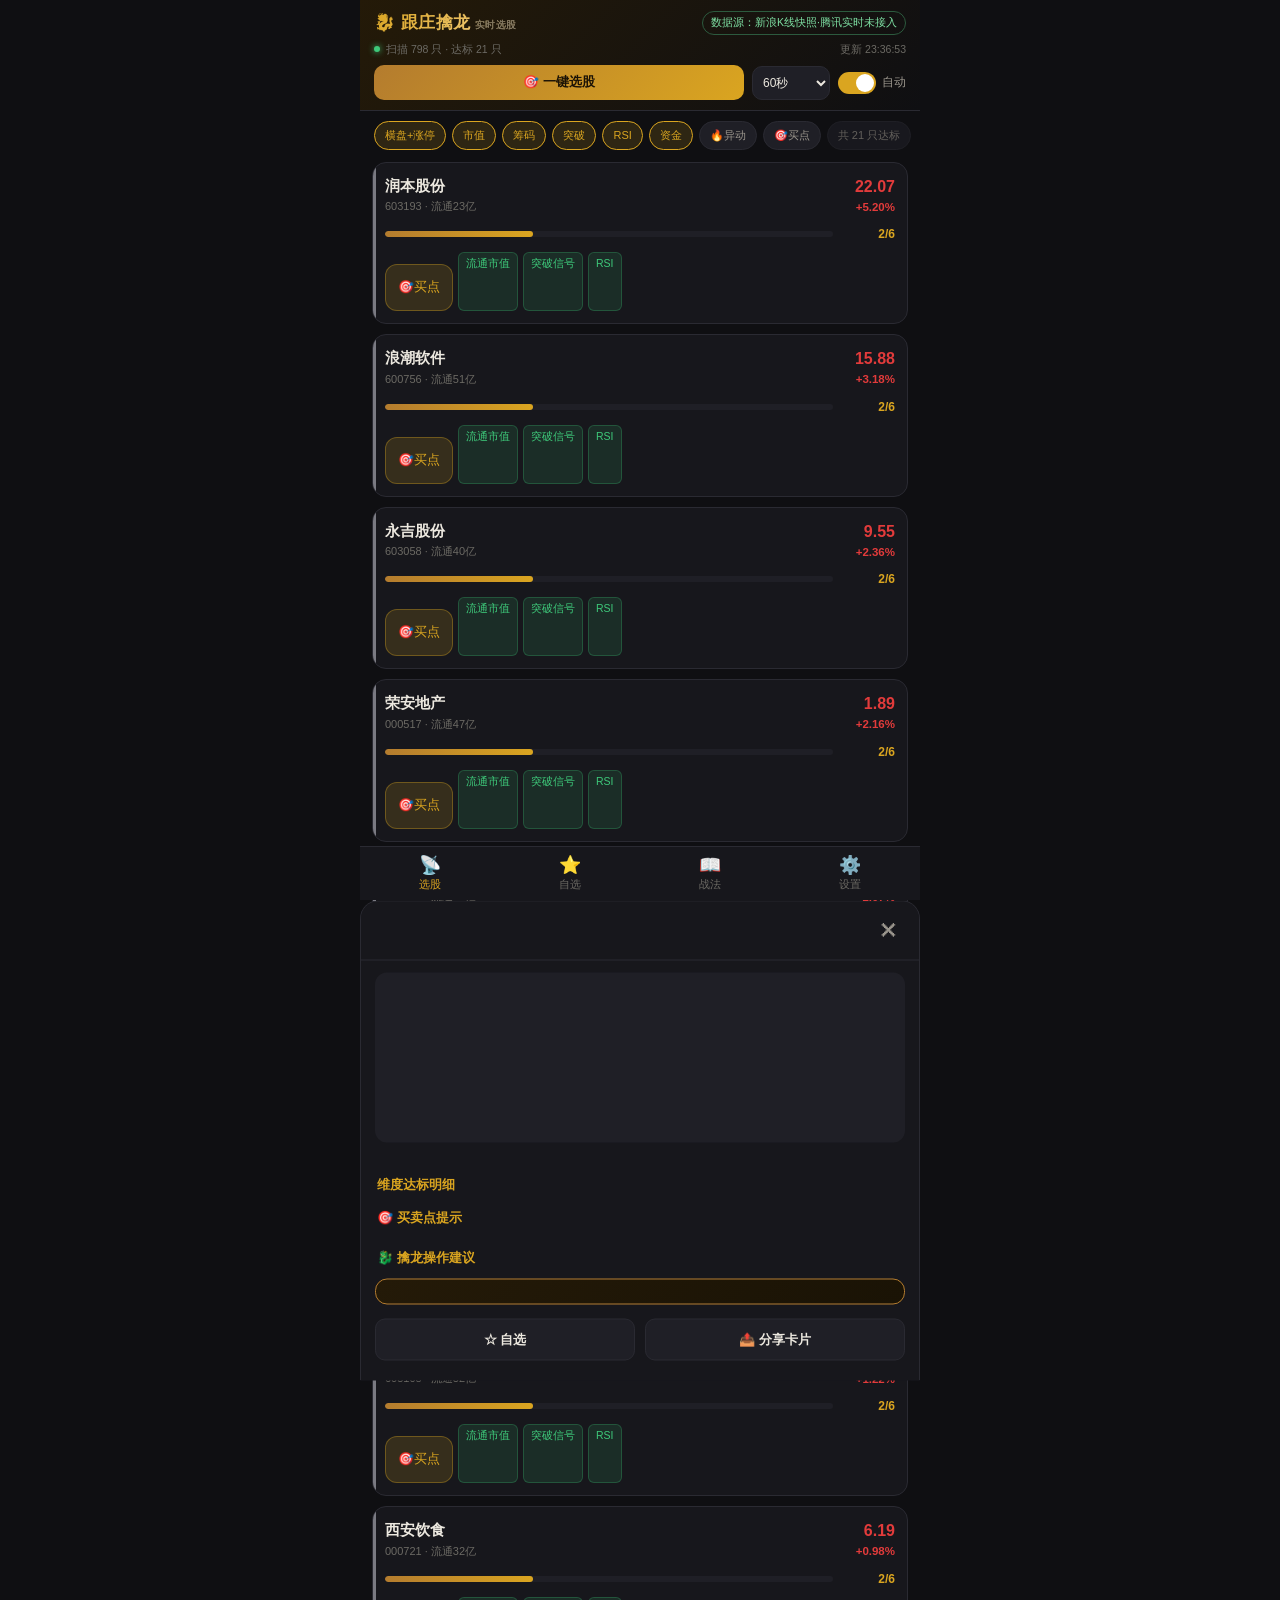
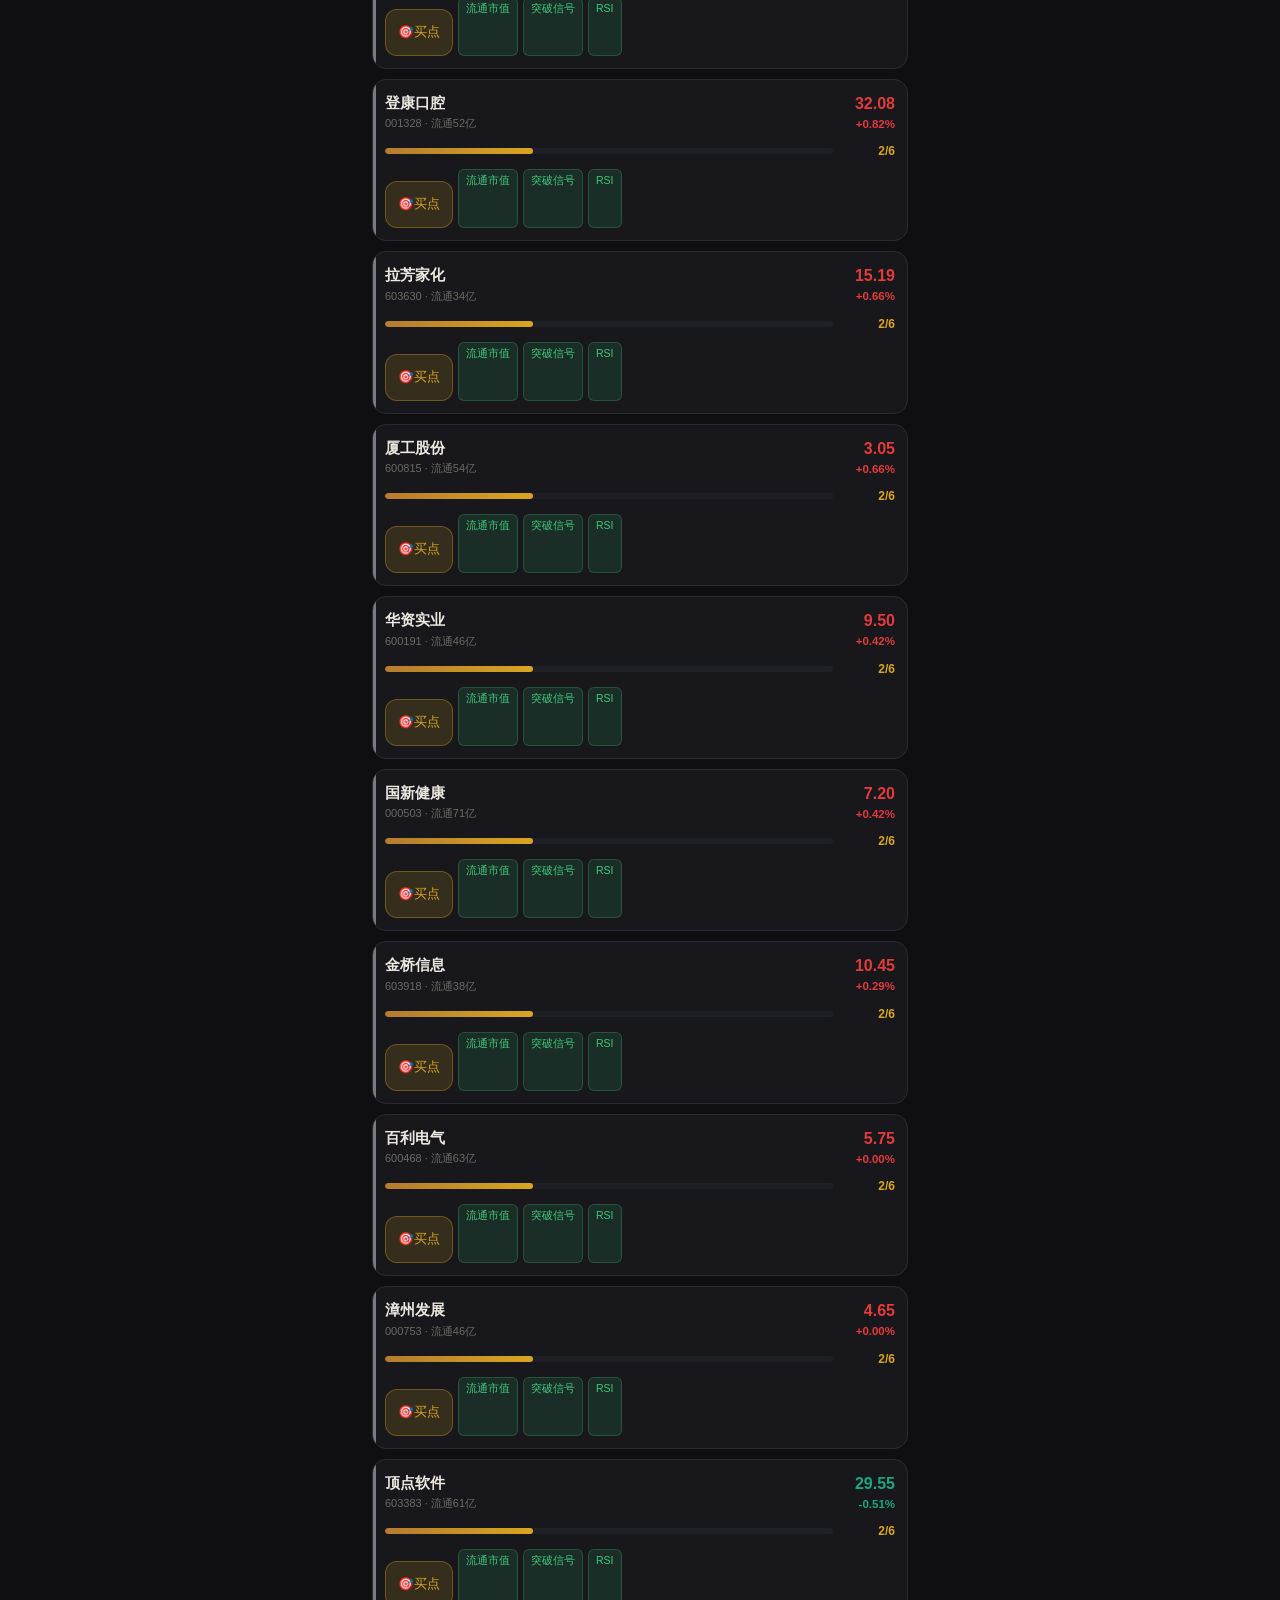
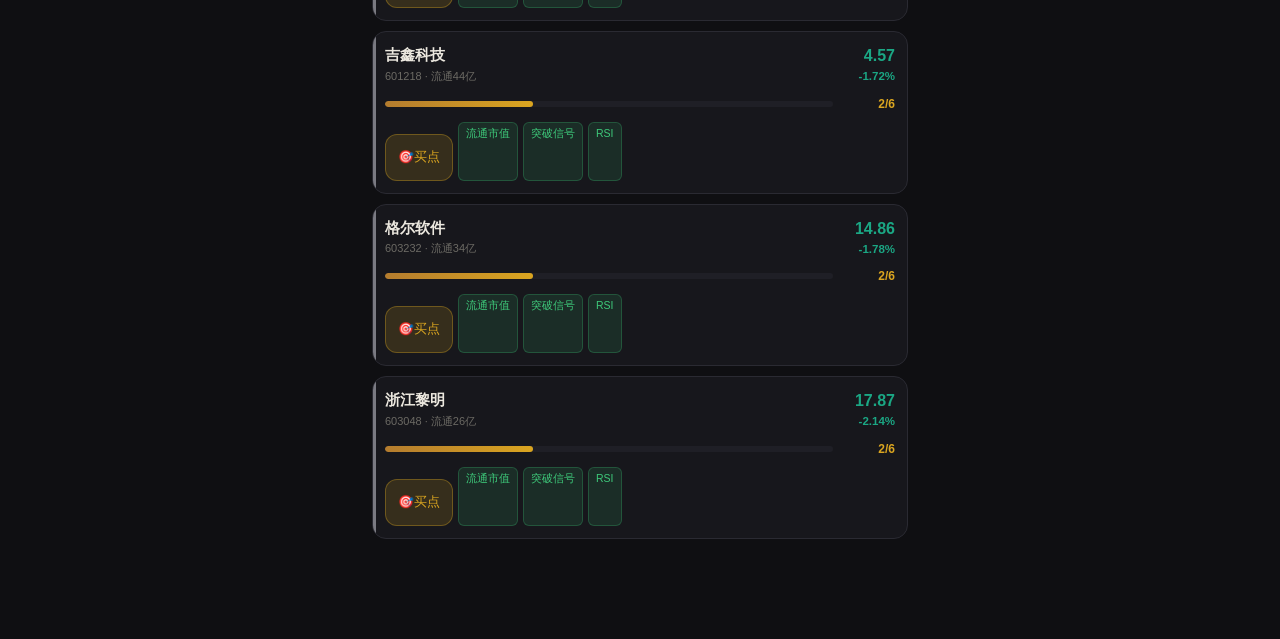
==== index.html @ fbadb1ec "Deploy GenZhuang QinLong auto stock picker" ====
<!DOCTYPE html>
<html lang="zh-CN">
<head>
<meta charset="UTF-8">
<meta name="viewport" content="width=device-width, initial-scale=1.0, maximum-scale=1.0, user-scalable=no, viewport-fit=cover">
<meta name="theme-color" content="#1a1206">
<title>跟庄擒龙 · 实时选股</title>
<style>
:root{
  --gold:#DAA520; --gold-d:#b47c2e; --gold-l:#f5e2c6;
  --bg:#0f0f12; --panel:#17171c; --panel-2:#1f1f26; --line:#2a2a32;
  --txt:#ece8df; --txt-2:#9a958c; --txt-3:#6c6a64;
  --up:#e23b3b; --down:#1ba784; --warn:#e8a33d;
  --ok:#3ec97a; --no:#7a7a82;
  --r:14px;
}
*{margin:0;padding:0;box-sizing:border-box;-webkit-tap-highlight-color:transparent}
html,body{height:100%}
body{
  background:var(--bg); color:var(--txt);
  font-family:-apple-system,BlinkMacSystemFont,"PingFang SC","Microsoft YaHei",sans-serif;
  font-size:14px; line-height:1.5; overflow-x:hidden;
  padding-bottom:env(safe-area-inset-bottom);
}
.app{max-width:560px;margin:0 auto;min-height:100%;display:flex;flex-direction:column}
/* Header */
.hd{position:sticky;top:0;z-index:30;background:linear-gradient(135deg,#241a08,#0f0f12);
  border-bottom:1px solid var(--line);padding:10px 14px;padding-top:calc(10px + env(safe-area-inset-top))}
.hd-top{display:flex;align-items:center;justify-content:space-between;gap:8px}
.logo{font-size:17px;font-weight:800;background:linear-gradient(135deg,var(--gold),#f3cf8a);
  -webkit-background-clip:text;background-clip:text;color:transparent;letter-spacing:.5px}
.logo small{font-size:10px;color:var(--txt-3);font-weight:500;margin-left:4px;-webkit-text-fill-color:var(--txt-3)}
.src{font-size:10.5px;padding:3px 8px;border-radius:20px;border:1px solid var(--line);color:var(--txt-2);white-space:nowrap}
.src.live{color:#7ee0a3;border-color:#2c5a3e}
.src.mock{color:var(--warn);border-color:#5a4620}
.src.err{color:#e88a8a;border-color:#5a2c2c}
.status{display:flex;align-items:center;gap:6px;font-size:10.5px;color:var(--txt-3);margin-top:6px}
.dot{width:6px;height:6px;border-radius:50%;background:var(--no)}
.dot.on{background:var(--ok);box-shadow:0 0 6px var(--ok)}
/* Control bar */
.ctrl{display:flex;align-items:center;gap:8px;margin-top:8px;flex-wrap:wrap}
.btn{flex:1;min-width:0;background:var(--panel-2);border:1px solid var(--line);color:var(--txt);
  padding:9px 6px;border-radius:10px;font-size:12.5px;font-weight:600;display:flex;align-items:center;justify-content:center;gap:5px;cursor:pointer}
.btn.primary{background:linear-gradient(135deg,var(--gold-d),var(--gold));color:#1a1206;border:none}
.btn:active{transform:scale(.97)}
.toggle{display:flex;align-items:center;gap:6px;font-size:11.5px;color:var(--txt-2)}
.sw{width:38px;height:22px;border-radius:20px;background:var(--line);position:relative;transition:.2s;flex:none}
.sw.on{background:var(--gold)}
.sw::after{content:"";position:absolute;width:18px;height:18px;border-radius:50%;background:#fff;top:2px;left:2px;transition:.2s}
.sw.on::after{left:18px}
.iv{background:var(--panel-2);border:1px solid var(--line);color:var(--txt);border-radius:10px;padding:8px 6px;font-size:12px;min-width:78px}
/* Filter chips */
.chips{display:flex;gap:6px;overflow-x:auto;padding:10px 14px 4px;scrollbar-width:none}
.chips::-webkit-scrollbar{display:none}
.chip{flex:none;font-size:11px;padding:5px 10px;border-radius:20px;background:var(--panel-2);
  border:1px solid var(--line);color:var(--txt-2);white-space:nowrap;cursor:pointer}
.chip.on{background:rgba(218,165,32,.15);border-color:var(--gold);color:var(--gold)}
/* List */
.list{padding:8px 12px 90px;flex:1}
.empty,.loading{text-align:center;color:var(--txt-3);padding:40px 20px;font-size:13px}
.scan{animation:spin 1s linear infinite;display:inline-block;margin-right:6px}
@keyframes spin{to{transform:rotate(360deg)}}
.card{background:var(--panel);border:1px solid var(--line);border-radius:var(--r);padding:12px;margin-bottom:10px;
  position:relative;overflow:hidden}
.card::before{content:"";position:absolute;left:0;top:0;bottom:0;width:3px;background:var(--no)}
.card.s6::before{background:linear-gradient(var(--gold),#f3cf8a)}
.card.s5::before{background:#caa23a}
.card.s4::before{background:#9a8a4a}
.card.s3::before{background:#6a6a5a}
.card-h{display:flex;align-items:flex-start;justify-content:space-between;gap:8px;cursor:pointer}
.nm{font-size:15px;font-weight:700}
.cd{font-size:11px;color:var(--txt-3);margin-top:1px}
.px{text-align:right}
.pr{font-size:16px;font-weight:800;font-variant-numeric:tabular-nums}
.pc{font-size:11.5px;font-weight:600;font-variant-numeric:tabular-nums}
.up{color:var(--up)} .down{color:var(--down)}
.match{display:flex;align-items:center;gap:8px;margin-top:9px}
.bar{flex:1;height:6px;background:var(--panel-2);border-radius:6px;overflow:hidden}
.bar>i{display:block;height:100%;background:linear-gradient(90deg,var(--gold-d),var(--gold));border-radius:6px}
.mt{font-size:12px;font-weight:700;color:var(--gold);min-width:54px;text-align:right}
.tags{display:flex;flex-wrap:wrap;gap:5px;margin-top:9px}
.tg{font-size:10.5px;padding:3px 7px;border-radius:6px;background:rgba(62,201,122,.12);color:var(--ok);border:1px solid rgba(62,201,122,.25)}
.tg.miss{background:rgba(122,122,130,.1);color:var(--no);border-color:rgba(122,122,130,.2)}
.tg.fire{background:rgba(226,59,59,.14);color:#ff7a7a;border-color:rgba(226,59,59,.3)}
.tg.buy{background:rgba(218,165,32,.16);color:var(--gold);border-color:rgba(218,165,32,.35)}
.tg.anom{background:rgba(232,163,61,.16);color:var(--warn);border-color:rgba(232,163,61,.4)}
/* Alert bars */
.alert-bar{margin:6px 12px 4px;border-radius:10px;padding:9px 12px;font-size:12px;font-weight:600;display:none}
.alert-bar.on{display:block}
.alert-bar.anom{background:rgba(226,59,59,.12);border:1px solid rgba(226,59,59,.4);color:#ff9a9a}
.alert-bar.buy{background:rgba(218,165,32,.12);border:1px solid rgba(218,165,32,.4);color:var(--gold-l)}
/* Detail modal */
.mask{position:fixed;inset:0;background:rgba(0,0,0,.6);z-index:50;display:none;backdrop-filter:blur(2px)}
.mask.on{display:block}
.sheet{position:fixed;left:0;right:0;bottom:0;z-index:51;max-width:560px;margin:0 auto;
  background:var(--panel);border-radius:18px 18px 0 0;border:1px solid var(--line);border-bottom:none;
  max-height:88vh;overflow-y:auto;transform:translateY(100%);transition:transform .25s;padding-bottom:env(safe-area-inset-bottom)}
.sheet.on{transform:translateY(0)}
.sh-h{position:sticky;top:0;background:var(--panel);padding:14px;border-bottom:1px solid var(--line);
  display:flex;justify-content:space-between;align-items:center;z-index:2}
.sh-h .x{font-size:20px;color:var(--txt-2);padding:0 6px;cursor:pointer}
.kline{width:100%;height:170px;background:var(--panel-2);border-radius:12px;margin:12px 0}
.dim{display:flex;align-items:center;justify-content:space-between;padding:10px 0;border-bottom:1px solid var(--line)}
.dim:last-child{border-bottom:none}
.dim .l{font-size:13px}
.dim .l small{display:block;color:var(--txt-3);font-size:10.5px;margin-top:2px}
.dim .v{font-size:13px;font-weight:700;font-variant-numeric:tabular-nums}
.badge{font-size:10.5px;padding:2px 8px;border-radius:6px;margin-left:6px}
.badge.ok{background:rgba(62,201,122,.14);color:var(--ok)}
.badge.no{background:rgba(122,122,130,.12);color:var(--no)}
.badge.na{background:rgba(201,162,58,.16);color:#c9a23a}
.buy{margin-top:12px;background:linear-gradient(135deg,#241a08,#1a1305);border:1px solid var(--gold-d);
  border-radius:12px;padding:12px;font-size:12.5px;line-height:1.7}
.buy b{color:var(--gold)}
.sec-t{font-size:13px;font-weight:700;color:var(--gold);margin:14px 2px 6px}
/* trade plan table */
.trade{width:100%;border-collapse:collapse;font-size:12px;margin-top:6px}
.trade td{padding:8px 6px;border-bottom:1px solid var(--line);vertical-align:top}
.trade td:first-child{color:var(--txt-2);width:34%}
.trade td:last-child{text-align:right;font-weight:700;font-variant-numeric:tabular-nums}
.trade tr.buy-r td{color:#ff9a9a}
.trade tr.stop-r td{color:#ff7a7a}
.trade tr.tp1-r td{color:var(--ok)}
.trade tr.tp2-r td{color:#7ee0a3}
/* sheet action row */
.sh-act{display:flex;gap:10px;margin-top:14px}
.sh-act button{flex:1;background:var(--panel-2);border:1px solid var(--line);color:var(--txt);
  padding:11px;border-radius:10px;font-size:13px;font-weight:600;cursor:pointer}
.sh-act button.on{background:rgba(218,165,32,.16);border-color:var(--gold);color:var(--gold)}
.sh-act button:active{transform:scale(.97)}
/* Bottom nav */
.nav{position:fixed;bottom:0;left:0;right:0;z-index:40;background:var(--panel);border-top:1px solid var(--line);
  display:flex;max-width:560px;margin:0 auto;padding-bottom:env(safe-area-inset-bottom)}
.nav button{flex:1;background:none;border:none;color:var(--txt-3);font-size:11px;padding:9px 0 8px;
  display:flex;flex-direction:column;align-items:center;gap:3px;cursor:pointer;position:relative}
.nav button .ic{font-size:18px;line-height:1}
.nav button.on{color:var(--gold)}
.nav button .badge-n{position:absolute;top:4px;right:50%;margin-right:-22px;min-width:15px;height:15px;line-height:15px;
  background:var(--up);color:#fff;border-radius:8px;font-size:9px;padding:0 3px}
/* 战法 & 设置 page */
.page{padding:14px 14px 90px;display:none}
.page.on{display:block}
.box{background:var(--panel);border:1px solid var(--line);border-radius:var(--r);padding:14px;margin-bottom:12px}
.box h3{font-size:14px;color:var(--gold);margin-bottom:8px;display:flex;align-items:center;gap:6px}
.box p,.box li{font-size:12.5px;color:var(--txt-2);line-height:1.7}
.box ul,.box ol{padding-left:18px;margin:6px 0}
.box li{margin:3px 0}
.kw{color:var(--gold);font-weight:600}
.mantra{text-align:center;font-size:13px;line-height:2;color:var(--txt);background:rgba(218,165,32,.07);
  border:1px solid var(--gold-d);border-radius:12px;padding:14px;font-weight:600}
.para{display:flex;justify-content:space-between;align-items:center;padding:11px 0;border-bottom:1px solid var(--line)}
.para:last-child{border-bottom:none}
.para .pl{font-size:13px}
.para .pl small{display:block;color:var(--txt-3);font-size:10.5px;margin-top:2px}
.para input,.para select{flex:none;width:120px;background:var(--panel-2);border:1px solid var(--line);
  color:var(--txt);border-radius:8px;padding:7px 8px;font-size:12.5px;text-align:right}
.note{font-size:11px;color:var(--txt-3);line-height:1.7;margin-top:6px}
.tbl{width:100%;border-collapse:collapse;font-size:11.5px;margin-top:6px}
.tbl th,.tbl td{border:1px solid var(--line);padding:6px 8px;text-align:left;color:var(--txt-2)}
.tbl th{background:var(--panel-2);color:var(--gold);font-weight:600}
.switch-row{display:flex;justify-content:space-between;align-items:center;padding:11px 0;border-bottom:1px solid var(--line)}
.switch-row .pl{font-size:13px}
.switch-row .pl small{display:block;color:var(--txt-3);font-size:10.5px;margin-top:2px}
/* fav page */
.fav-item{display:flex;align-items:center;justify-content:space-between;gap:8px;background:var(--panel);
  border:1px solid var(--line);border-radius:12px;padding:11px 12px;margin-bottom:9px}
.fav-item .fi-l{flex:1;min-width:0}
.fav-item .fi-nm{font-size:14px;font-weight:700}
.fav-item .fi-cd{font-size:10.5px;color:var(--txt-3);margin-top:1px}
.fav-item .fi-st{font-size:11px;font-weight:600;margin-top:4px}
.fav-item .fi-rm{color:var(--txt-3);font-size:18px;padding:0 4px;cursor:pointer}
</style>
</head>
<body>
<div class="app">
  <header class="hd">
    <div class="hd-top">
      <div class="logo">🐉 跟庄擒龙<small>实时选股</small></div>
      <div class="src mock" id="srcTag">数据源：连接中…</div>
    </div>
    <div class="status">
      <span class="dot" id="liveDot"></span>
      <span id="statusTxt">准备扫描…</span>
      <span style="margin-left:auto" id="lastScan"></span>
    </div>
    <div class="ctrl">
      <button class="btn primary" id="scanBtn">🎯 一键选股</button>
      <select class="iv" id="ivSel">
        <option value="0">手动</option>
        <option value="30">30秒</option>
        <option value="60" selected>60秒</option>
        <option value="120">2分钟</option>
        <option value="300">5分钟</option>
      </select>
      <div class="toggle"><div class="sw on" id="autoSw"></div>自动</div>
    </div>
  </header>

  <div class="chips" id="chips"></div>

  <!-- 选股页 -->
  <main class="list" id="listPage">
    <div class="alert-bar anom" id="anomBar"></div>
    <div class="alert-bar buy" id="buyBar"></div>
    <div class="loading"><span class="scan">⟳</span>正在扫描全市场标的…</div>
  </main>

  <!-- 自选页 -->
  <main class="list" id="favPage" style="display:none">
    <div class="empty" id="favEmpty">☆ 暂无自选股。<br>在个股详情页点击「☆ 自选」即可收藏，此处实时跟踪其擒龙状态。</div>
  </main>

  <!-- 战法页 -->
  <section class="page" id="docPage">
    <div class="box">
      <h3>🔍 战法核心原理</h3>
      <p>基于主力<span class="kw">建仓→洗盘→拉升→出货</span>四步操盘逻辑，通过<span class="kw">量价异动、筹码结构、分时吸筹痕迹</span>锁定庄股，在洗盘结束点介入，享受主升浪。</p>
    </div>
    <div class="box">
      <h3>🎯 识庄六维模型</h3>
      <ul>
        <li>形态：横盘 / 老鸭头 / 黄金坑</li>
        <li>量能：红肥绿瘦，倍量伸缩</li>
        <li>筹码集中度 &lt; 12%（主力高度控盘）</li>
        <li>分时吸筹痕迹（尖角脉冲吃货）</li>
        <li>龙虎榜游资合力</li>
        <li>OBV / 大单净量(DDX)翻红</li>
      </ul>
    </div>
    <div class="box">
      <h3>⚡ 买点信号树</h3>
      <ul>
        <li><span class="kw">突破买点</span>：涨停过左峰 / 倍量突破箱体</li>
        <li><span class="kw">回踩确认</span>：缩量不破颈线低吸</li>
        <li><span class="kw">洗盘反包</span>：阳包阴 / 双响炮</li>
        <li><span class="kw">趋势加速</span>：首阴反包</li>
      </ul>
    </div>
    <div class="box">
      <h3>📈 量化参数表</h3>
      <table class="tbl">
        <tr><th>指标</th><th>黄金数值 / 信号</th></tr>
        <tr><td>流通市值</td><td>20 ~ 80 亿</td></tr>
        <tr><td>筹码集中度</td><td>90%成本集中度 &lt; 12%</td></tr>
        <tr><td>换手率(启动)</td><td>温和放量 5% ~ 10%</td></tr>
        <tr><td>RSI</td><td>50-80 强势区持有，跌破 50 警惕</td></tr>
        <tr><td>DDX大单净量</td><td>连续 3 日 &gt; 0.1 主力抢筹</td></tr>
        <tr><td>近60日</td><td>出现过涨停(建仓蓄势)</td></tr>
      </table>
    </div>
    <div class="box">
      <h3>🛡️ 风控铁律</h3>
      <ul>
        <li>单笔 <span class="kw">-6%</span> 止损，跌破启动K线最低价离场</li>
        <li>收盘不破 5 日线持股；破线减半</li>
        <li>高位巨量滞涨移动止盈</li>
        <li>大盘单边下跌期空仓休息</li>
      </ul>
    </div>
    <div class="box">
      <div class="mantra">横盘堆量是庄家，缩量挖坑等爆发；<br>倍量过峰大胆跟，五日线上捂股拿；<br>放量滞涨坚决出，跌破平台不幻想；<br>顺势而为知进退，与庄共舞擒大龙。</div>
    </div>
    <div class="box">
      <p class="note">⚠️ 免责声明：本工具仅为战法技术逻辑的自动化演示，所有数据（含真实接口返回与模拟数据）均不构成投资建议。股市有风险，交易需谨慎，请独立决策。</p>
    </div>
  </section>

  <!-- 设置页 -->
  <section class="page" id="setPage">
    <div class="box">
      <h3>🎚️ 筛选阈值（战法默认）</h3>
      <div class="para"><div class="pl">流通市值下限<small>亿元</small></div><input id="capMin" type="number" value="20"></div>
      <div class="para"><div class="pl">流通市值上限<small>亿元</small></div><input id="capMax" type="number" value="80"></div>
      <div class="para"><div class="pl">筹码集中度上限<small>% (&lt;12 控盘)</small></div><input id="chipMax" type="number" value="12"></div>
      <div class="para"><div class="pl">RSI 下限<small>强势区</small></div><input id="rsiMin" type="number" value="50"></div>
      <div class="para"><div class="pl">RSI 上限<small>防超买</small></div><input id="rsiMax" type="number" value="80"></div>
      <div class="para"><div class="pl">倍量倍数<small>今量/均量</small></div><input id="volMul" type="number" value="1.5"></div>
      <div class="para"><div class="pl">横盘幅度<small>% (60日振幅)</small></div><input id="flatRange" type="number" value="22"></div>
      <div class="para"><div class="pl">至少达标维度数<small>中小盘+核心信号(横盘涨停/突破)</small></div><input id="minPass" type="number" value="2"></div>
    </div>
    <div class="box">
      <h3>🔔 提醒设置</h3>
      <div class="switch-row">
        <div class="pl">新买点 / 异动声音提醒<small>Web Audio 提示音 + 震动</small></div>
        <div class="sw on" id="soundSw"></div>
      </div>
      <div class="switch-row" style="border-bottom:none">
        <div class="pl">大资金异动横幅提醒<small>主力抢筹 / DDX翻红时置顶提示</small></div>
        <div class="sw on" id="anomSw"></div>
      </div>
    </div>
    <div class="box">
      <h3>🔌 数据源</h3>
      <div class="switch-row">
        <div class="pl">实时接口(东方财富)<small>浏览器直连，受跨域限制可能失败</small></div>
        <div class="sw on" id="realSw"></div>
      </div>
      <div class="para" style="border-bottom:none"><div class="pl">CORS 代理<br><small>接口被跨域拦截时填，如 https://corsproxy.io/?url=</small></div><input id="proxyUrl" type="text" style="width:160px" placeholder="留空=直连"></div>
      <p class="note">说明：直连东方财富公开行情接口尝试实时扫描；若被跨域或网络限制拦截，自动回退到<b style="color:var(--gold)">内置模拟股票池</b>（选股算法真实运行，仅数据来源为模拟）。移动端浏览器跨域限制较强，模拟兜底可保证功能完整演示。</p>
    </div>
    <div class="box">
      <h3>📊 扫描范围</h3>
      <div class="para"><div class="pl">单次扫描标的数<small>模拟池规模</small></div><input id="poolSize" type="number" value="40"></div>
      <p class="note">真实接口模式下该值无效（扫描全市场）。</p>
    </div>
    <button class="btn primary" id="saveSet" style="margin:4px 14px 90px">💾 保存设置并重新扫描</button>
  </section>

  <nav class="nav">
    <button class="on" data-tab="list"><span class="ic">📡</span>选股</button>
    <button data-tab="fav"><span class="ic">⭐</span>自选<span class="badge-n" id="favBadge" style="display:none">0</span></button>
    <button data-tab="doc"><span class="ic">📖</span>战法</button>
    <button data-tab="set"><span class="ic">⚙️</span>设置</button>
  </nav>
</div>

<!-- 详情 -->
<div class="mask" id="mask"></div>
<div class="sheet" id="sheet">
  <div class="sh-h">
    <div><span id="shNm" style="font-size:16px;font-weight:800"></span> <span id="shCd" style="font-size:11px;color:var(--txt-3)"></span></div>
    <span class="x" id="shClose">✕</span>
  </div>
  <div style="padding:0 14px 20px">
    <svg class="kline" id="klineSvg" viewBox="0 0 320 170" preserveAspectRatio="none"></svg>
    <div class="sec-t">维度达标明细</div>
    <div id="dimList"></div>
    <div class="sec-t">🎯 买卖点提示</div>
    <table class="trade" id="tradeTbl"></table>
    <div class="sec-t">🐉 擒龙操作建议</div>
    <div class="buy" id="buyBox"></div>
    <div class="sh-act">
      <button id="favBtn">☆ 自选</button>
      <button id="shareBtn">📤 分享卡片</button>
    </div>
  </div>
</div>

<script>
"use strict";
/* ============ 配置 ============ */
const CFG = {
  capMin:20, capMax:80, chipMax:12, rsiMin:50, rsiMax:80,
  volMul:1.5, flatRange:22, minPass:2, poolSize:40,
  useReal:true, proxy:"", soundOn:true, anomOn:true
};
// 真实 A 股代码样本库（仅作极端降级兜底；正常路径由东方财富实时列表提供真实代码）
// 代码/名称均为真实标的；若个别已 ST/退市，拉不到 K 线会自动跳过，绝不生成假代码
const SAMPLE_LIB = [
  ["000025","特力A"],["000532","华金资本"],["000555","神州信息"],["000678","襄阳轴承"],["000759","中百集团"],
  ["000797","中国武夷"],["000882","华联股份"],["002067","景兴纸业"],["002095","生意宝"],["002137","实益达"],
  ["002159","三特索道"],["002189","中光学"],["002204","大连重工"],["002253","川大智胜"],["002298","中电鑫龙"],
  ["002315","焦点科技"],["002369","卓翼科技"],["002403","爱仕达"],["002487","大金重工"],["002512","达华智能"],
  ["002523","天桥起重"],["002581","未名医药"],["002596","海南瑞泽"],["002695","煌上煌"],["002703","浙江世宝"],
  ["600107","美尔雅"],["600113","浙江东日"],["600137","浪莎股份"],["600149","廊坊发展"],["600355","精伦电子"],
  ["600386","北巴传媒"],["600444","国机通用"],["600513","联环药业"],["600543","莫高股份"],["600650","锦江在线"],
  ["600692","亚通股份"],["600818","中路股份"],["600822","上海物贸"],["600826","兰生股份"],["600843","上工申贝"],
  ["300024","机器人"],["300047","天源迪科"],["300051","三五互联"],["300063","天龙集团"],["300078","思创医惠"],
  ["300085","银之杰"],["300094","国联水产"],["300100","双林股份"],["300106","西部牧业"],["300134","大富科技"],
  ["300148","天舟文化"],["300169","天晟新材"],["300221","银禧科技"],["300245","天玑科技"],["300264","佳创视讯"],
  ["300270","中威电子"],["300302","同有科技"],["300311","任子行"],["300322","硕贝德"],["300333","兆日科技"],
  ["300348","长亮科技"],["300366","创意信息"],["300368","汇金股份"],["300377","赢时胜"],["688001","华兴源创"],
  ["688002","睿创微纳"],["688005","容百科技"],["688007","光峰科技"],["688008","澜起科技"],["688012","中微公司"],
  ["688015","交控科技"],["688016","心脉医疗"],["688018","乐鑫科技"],["688019","安集科技"]
].map(([code,name])=>({code,name,cap:null}));

/* ============ 工具 ============ */
const $ = s=>document.querySelector(s);
const rnd=(a,b)=>a+Math.random()*(b-a);
const ri=(a,b)=>Math.floor(rnd(a,b+1));
const pick=a=>a[ri(0,a.length-1)];
const clamp=(v,a,b)=>Math.max(a,Math.min(b,v));
function fmt(n,d=2){ if(n==null||isNaN(n))return "—"; return n.toFixed(d); }

/* ============ 筛选引擎（纯函数，真实算法） ============ */
function computeRSI(closes, period=14){
  if(closes.length<period+1) return 50;
  let g=0,l=0;
  for(let i=1;i<closes.length;i++){
    const d=closes[i]-closes[i-1];
    if(d>0)g+=d; else l-=d;
  }
  const rs=(g/period)/((l/period)||1e-6);
  return 100-100/(1+rs);
}
function avg(arr){ return arr.reduce((a,b)=>a+b,0)/arr.length; }

// 输入：标准化股票对象。返回维度判定
function screen(s){
  const h=s.history; // [{c:close, v:vol, o:open, hi:high, lo:low}]
  const closes=h.map(x=>x.c);
  const n=h.length;
  // 1. 横盘 + 近60日涨停
  const win=h.slice(Math.max(0,n-60));
  const hi=Math.max(...win.map(x=>x.c)), lo=Math.min(...win.map(x=>x.c));
  const base=avg(win.map(x=>x.c));
  const amp=(hi-lo)/base*100;
  const sideways = amp <= CFG.flatRange;
  let surge=false; // 近60日主力试盘异动（接近涨停的大阳线，>=8.5%）
  for(let i=1;i<win.length;i++){
    const ch=(win[i].c-win[i-1].c)/win[i-1].c*100;
    if(ch>=8.5){surge=true;break;}
  }
  const dim1 = sideways && surge;
  // 2. 流通市值
  const dim2 = s.marketCap>=CFG.capMin && s.marketCap<=CFG.capMax;
  // 3. 筹码集中度（真实公开接口暂无法获取，标记 N/A 不参与评分，绝不造假）
  const dim3 = (s.chipConc!=null) ? (s.chipConc < CFG.chipMax) : null;
  // 4. 倍量突破 / 阳包阴
  const recentV=h.slice(Math.max(0,n-21),n-1).map(x=>x.v);
  const vavg=avg(recentV)||1;
  const todayV=h[n-1].v;
  const isDouble = todayV >= vavg*CFG.volMul;
  const prevMax=Math.max(...h.slice(Math.max(0,n-15),n-1).map(x=>x.c));
  const breakPeak = h[n-1].c > prevMax;
  const y=h[n-2], t=h[n-1];
  const yangBaoYin = (y.c<y.o) && (t.c>t.o) && (t.c>y.o);
  const dim4 = isDouble && (breakPeak||yangBaoYin);
  // 5. RSI（放宽：仅排除超买>rsiMax；不强求>=rsiMin，避免横盘低位蓄势股被全否）
  const rsi=computeRSI(closes);
  const dim5 = rsi<=CFG.rsiMax;
  // 6. 主力净流入 / DDX翻红
  // 6. 主力净流入 / DDX翻红（免费公开接口难稳定获取，缺失标记 N/A，绝不造假）
  const dim6 = (s.mainInflow>0||s.ddx>0) ? true : ((s.mainInflow===0&&s.ddx===0)?null:false);
  const dims=[
    {key:"横盘+近期异动", ok:dim1, val:(sideways?"横盘":"非横盘")+(surge?"+异动":"")},
    {key:"流通市值", ok:dim2, val:fmt(s.marketCap,1)+"亿"},
    {key:"筹码集中度", ok:dim3, val:(s.chipConc!=null?fmt(s.chipConc,1)+"%":"N/A")},
    {key:"倍量突破/阳包阴", ok:dim4, val:(isDouble?"倍量":"平量")+(breakPeak?"+突破":(yangBaoYin?"+反包":""))},
    {key:"RSI强势区", ok:dim5, val:fmt(rsi,1)},
    {key:"主力净流入/DDX", ok:dim6, val: dim6===null?"N/A":((s.mainInflow>0?"净流入":"流出")+(s.ddx>0?"+DDX翻红":""))}
  ];
  // 擒龙上板评分：中小盘(1) + 核心启动信号(横盘蓄势近期涨停 / 倍量突破反包，各1)
  const core=(dim1?1:0)+(dim4?1:0);
  const passed=(dim2?1:0)+core;
  const signals=dims.filter(d=>d.ok===true).map(d=>d.key);
  const missing=dims.filter(d=>d.ok===false).map(d=>d.key);
  return {dims,passed,signals,missing,rsi,amp,isDouble,breakPeak,yangBaoYin,sideways,surge,prevMax};
}

/* ============ 模拟股票池（真实算法跑在模拟数据上，分时跳动） ============ */
let REAL_CACHE=null; // 缓存最近一次真实代码列表，供降级使用

// 新浪历史日K线（JSONP，前端可跨域直连），返回 [{day,open,high,low,close,volume}]
function fetchSinaKline(sym){
  return new Promise(res=>{
    const cb='_sina'+Math.random().toString(36).slice(2,9);
    const s=document.createElement('script');
    const to=setTimeout(()=>{ cleanup(); res(null); }, 7000);
    function cleanup(){ clearTimeout(to); if(s.parentNode) s.parentNode.removeChild(s); try{delete window[cb];}catch(e){} }
    window[cb]=function(arr){ cleanup(); res(Array.isArray(arr)?arr:null); };
    s.onerror=()=>{ cleanup(); res(null); };
    s.src='https://money.finance.sina.com.cn/quotes_service/api/json_v2.php/CN_MarketData.getKLineData?symbol='+sym+'&scale=240&ma=no&datalen=70&callback='+cb;
    document.head.appendChild(s);
  });
}
function symOf(code){
  if(code.startsWith('6')||code.startsWith('8')||code.startsWith('4')) return 'sh'+code;
  return 'sz'+code;
}
function histFromSina(h){
  if(!h||h.length<30) return null;
  return h.map(k=>({o:+k.open,c:+k.close,hi:+k.high,lo:+k.low,v:+k.volume/100}));
}

/* ============ 真实数据主路径：东方财富实时列表 + 新浪历史K线 ============ */
/* ============ 腾讯实时行情（真·实时价，CORS=* 可前端直连 https） ============ */
let TENCENT_OK=false;
function toTencentSym(code){
  if(/^(sh|sz|bj)/i.test(code)) return code.toLowerCase();
  const c=(''+code).replace(/[^0-9]/g,'');
  if(!c) return ''+code;
  const pre=/^[69]/.test(c)?'sh':/^[03]/.test(c)?'sz':'sh';
  return pre+c;
}
async function fetchTencent(stocks){
  if(!stocks||!stocks.length) return {ok:false,map:{},syms:[]};
  const syms=stocks.map(s=>toTencentSym(s.code));
  const map={};
  for(let i=0;i<syms.length;i+=100){
    const batch=syms.slice(i,i+100).filter(Boolean);
    if(!batch.length) continue;
    const url='https://qt.gtimg.cn/q='+batch.join(',');
    try{
      const r=await fetch(url,{cache:'no-store'});
      const buf=await r.arrayBuffer();
      const txt=new TextDecoder('gbk').decode(buf);
      const re=/v_([a-z0-9]+)="([^"]*)"/gi; let m;
      while((m=re.exec(txt))){
        const f=m[2].split('~');
        const price=parseFloat(f[3]);
        if(!price||isNaN(price)) continue;
        map[m[1].toLowerCase()]={ name:f[1], price, preClose:parseFloat(f[4])||0,
          open:parseFloat(f[5])||0, changePct:parseFloat(f[32])||0,
          volume:parseFloat(f[36])||0, turnover:parseFloat(f[38])||0,
          mktCap:parseFloat(f[45])||0, time:f[30]||'' };
      }
    }catch(e){/* 该批失败忽略，继续下批 */}
  }
  return {ok:Object.keys(map).length>0, map, syms};
}
function applyTencent(stocks,res){
  if(!res||!res.ok) return false;
  const {map,syms}=res; let hit=0;
  stocks.forEach((s,idx)=>{
    const q=map[syms[idx]]; if(!q) return;
    s.price=q.price; s.changePct=q.changePct; s.turnover=q.turnover;
    if(q.mktCap) s.marketCap=q.mktCap;
    const h=s.history;
    if(h&&h.length){ const last=h[h.length-1];
      last.c=q.price; if(q.open) last.o=q.open;
      if(q.price>last.hi) last.hi=q.price; if(q.price<last.lo) last.lo=q.price;
      if(q.volume) last.v=q.volume;
    }
    s.real=true; s.tencent=true; s.quoteTime=q.time; hit++;
  });
  return hit>0;
}

const EMBED_STOCKS = [{"code":"000533","name":"顺钠股份","price":12.13,"changePct":4.931,"marketCap":83.07866112,"turnover":32.38596,"mainInflow":0,"ddx":0,"chipConc":null,"history":[{"o":15.29,"c":15.69,"hi":16,"lo":14.8,"v":1436266.52},{"o":15.45,"c":15.04,"hi":15.66,"lo":14.96,"v":983456.55},{"o":14.85,"c":15.98,"hi":16.18,"lo":14.74,"v":1337790.37},{"o":15.98,"c":16.4,"hi":16.6,"lo":15.27,"v":1425105.51},{"o":16.39,"c":16.05,"hi":16.78,"lo":15.91,"v":1095920.7},{"o":14.75,"c":14.45,"hi":15.17,"lo":14.45,"v":950438.16},{"o":13.55,"c":13.29,"hi":13.81,"lo":13.01,"v":1134745.32},{"o":13.01,"c":13,"hi":13.08,"lo":12.68,"v":568329.3},{"o":13.22,"c":13.06,"hi":13.32,"lo":12.92,"v":549483.35},{"o":12.93,"c":13.15,"hi":13.2,"lo":12.76,"v":437374.3},{"o":13,"c":12.63,"hi":13.13,"lo":12.51,"v":569687.74},{"o":12.8,"c":13.34,"hi":13.4,"lo":12.73,"v":675453.48},{"o":13.66,"c":13.93,"hi":14,"lo":13.35,"v":678640.91},{"o":13.92,"c":13.44,"hi":13.92,"lo":13.28,"v":621289.69},{"o":13.68,"c":13.27,"hi":13.82,"lo":13.15,"v":574829.8},{"o":13.2,"c":13.43,"hi":13.77,"lo":13.03,"v":672036.68},{"o":13.3,"c":14.77,"hi":14.77,"lo":13.25,"v":873392.74},{"o":15.03,"c":14.35,"hi":15.35,"lo":14.35,"v":1446161.43},{"o":14.36,"c":13.63,"hi":14.49,"lo":13.5,"v":794929.13},{"o":13.57,"c":13.34,"hi":13.87,"lo":13.18,"v":511714.21},{"o":13.42,"c":13.7,"hi":14.35,"lo":13.14,"v":635263.64},{"o":13.71,"c":12.9,"hi":13.85,"lo":12.84,"v":600148.84},{"o":12.81,"c":12.11,"hi":12.98,"lo":12.08,"v":569318.93},{"o":12.29,"c":12.32,"hi":12.37,"lo":12.02,"v":294898.15},{"o":12.45,"c":12.31,"hi":12.72,"lo":12.21,"v":300083.56},{"o":12.19,"c":11.84,"hi":12.19,"lo":11.6,"v":373552.93},{"o":11.74,"c":11.65,"hi":12.05,"lo":11.55,"v":334947.33},{"o":11.75,"c":12.03,"hi":12.09,"lo":11.6,"v":354840.97},{"o":12.2,"c":11.54,"hi":12.2,"lo":11.45,"v":368281.04},{"o":11.99,"c":12.69,"hi":12.69,"lo":11.8,"v":528232.99},{"o":12.69,"c":12.18,"hi":12.69,"lo":11.8,"v":656409.69},{"o":12.17,"c":11.82,"hi":12.17,"lo":11.7,"v":455948.92},{"o":11.66,"c":11.56,"hi":11.82,"lo":11.36,"v":339727.85},{"o":11.58,"c":11.31,"hi":11.67,"lo":11.24,"v":274150.25},{"o":10.95,"c":10.85,"hi":11.26,"lo":10.7,"v":268768.8},{"o":11,"c":11.08,"hi":11.15,"lo":10.8,"v":241055.3},{"o":10.96,"c":10.7,"hi":10.96,"lo":10.53,"v":258882.98},{"o":10.56,"c":10.53,"hi":10.68,"lo":10.39,"v":262030.92},{"o":10.7,"c":10.69,"hi":10.86,"lo":10.53,"v":221025.08},{"o":10.78,"c":11.09,"hi":11.14,"lo":10.78,"v":246379.93},{"o":11.05,"c":11.24,"hi":11.4,"lo":10.81,"v":300930.2},{"o":11.15,"c":10.75,"hi":11.24,"lo":10.68,"v":339501.71},{"o":10.63,"c":10.39,"hi":10.63,"lo":10.3,"v":291914.18},{"o":10.4,"c":10.68,"hi":10.78,"lo":10.26,"v":346687.58},{"o":10.62,"c":10.38,"hi":10.75,"lo":10.33,"v":231827.51},{"o":10.3,"c":10.26,"hi":10.36,"lo":10.02,"v":210188.84},{"o":10.17,"c":9.98,"hi":10.29,"lo":9.92,"v":233198.23},{"o":10.01,"c":9.56,"hi":10.3,"lo":9.53,"v":263403.79},{"o":9.51,"c":9.45,"hi":9.8,"lo":9.29,"v":247416.84},{"o":9.4,"c":9.51,"hi":9.55,"lo":9.28,"v":196532.82},{"o":9.56,"c":9.53,"hi":9.66,"lo":9.32,"v":258179.7},{"o":9.46,"c":9.3,"hi":9.72,"lo":9.27,"v":241737.38},{"o":9.38,"c":9.46,"hi":9.62,"lo":9.31,"v":207539},{"o":9.59,"c":9.22,"hi":9.82,"lo":9.2,"v":231195.8},{"o":9.1,"c":8.87,"hi":9.28,"lo":8.84,"v":203226.36},{"o":8.87,"c":8.61,"hi":8.92,"lo":8.61,"v":171579.73},{"o":8.67,"c":8.77,"hi":8.8,"lo":8.32,"v":215525.86},{"o":8.74,"c":8.9,"hi":9.14,"lo":8.7,"v":226057.03},{"o":8.82,"c":8.37,"hi":8.95,"lo":8.36,"v":177187.08},{"o":8.38,"c":8.46,"hi":8.47,"lo":8.11,"v":172650.38},{"o":8.4,"c":8.38,"hi":8.69,"lo":8.34,"v":150311.1},{"o":8.39,"c":8.26,"hi":8.52,"lo":8.22,"v":166087.8},{"o":8.25,"c":7.97,"hi":8.39,"lo":7.89,"v":244770.48},{"o":7.91,"c":7.83,"hi":8.25,"lo":7.69,"v":281050.77},{"o":7.83,"c":7.95,"hi":7.95,"lo":7.26,"v":299245.87},{"o":7.85,"c":7.89,"hi":8.12,"lo":7.82,"v":206286.59},{"o":7.89,"c":8.68,"hi":8.68,"lo":7.88,"v":286566.15},{"o":9.55,"c":9.55,"hi":9.55,"lo":9.55,"v":82823.11},{"o":10.09,"c":10.51,"hi":10.51,"lo":10.08,"v":651495.9},{"o":11.56,"c":11.56,"hi":11.56,"lo":10.2,"v":1922955.43}],"real":true,"updated":1785309444559},{"code":"603459","name":"红板科技","price":94.56,"changePct":6.787,"marketCap":74.7514369248,"turnover":29.52472,"mainInflow":0,"ddx":0,"chipConc":null,"history":[{"o":70,"c":68.69,"hi":72.62,"lo":64,"v":462966.02},{"o":66.7,"c":67.29,"hi":70.73,"lo":66.61,"v":356015.66},{"o":65.73,"c":62.91,"hi":65.75,"lo":62.56,"v":334093.79},{"o":61.5,"c":62,"hi":63.6,"lo":60.25,"v":233367.28},{"o":61.16,"c":63.67,"hi":64.18,"lo":60.6,"v":243053.37},{"o":62.7,"c":59.06,"hi":63.19,"lo":59.01,"v":236585.88},{"o":59.8,"c":60.1,"hi":61.47,"lo":59.36,"v":157887.5},{"o":61.57,"c":63.54,"hi":64.27,"lo":61.56,"v":227778.68},{"o":62,"c":62.99,"hi":66.58,"lo":61.51,"v":209030.86},{"o":60.91,"c":61.72,"hi":62.7,"lo":59.91,"v":167766.89},{"o":62.63,"c":61.73,"hi":64,"lo":61.15,"v":148620.18},{"o":64.98,"c":66.98,"hi":67.77,"lo":63.51,"v":277376.35},{"o":65.87,"c":73.68,"hi":73.68,"lo":65.87,"v":333263.04},{"o":75,"c":81.05,"hi":81.05,"lo":74.51,"v":185135.9},{"o":89.16,"c":89.16,"hi":89.16,"lo":89.16,"v":26207.02},{"o":98.08,"c":93.2,"hi":98.08,"lo":89.03,"v":447086.55},{"o":90.37,"c":94.71,"hi":99.89,"lo":89.89,"v":385211.75},{"o":91.5,"c":85.56,"hi":94.5,"lo":85.27,"v":344481.68},{"o":83.51,"c":83.8,"hi":87.33,"lo":81.6,"v":212194.68},{"o":83.64,"c":90.05,"hi":91.87,"lo":83.64,"v":276893.73},{"o":88,"c":86.8,"hi":90.08,"lo":85.15,"v":203001.99},{"o":85.22,"c":89.91,"hi":93.67,"lo":83.5,"v":244978.99},{"o":91.79,"c":96.01,"hi":98.9,"lo":90.02,"v":385669.04},{"o":97.5,"c":105.61,"hi":105.61,"lo":96.96,"v":324888.53},{"o":105,"c":108.3,"hi":115.15,"lo":101.99,"v":331036.43},{"o":104,"c":112.96,"hi":115,"lo":100,"v":274255.98},{"o":109.07,"c":104.01,"hi":113.58,"lo":103,"v":228968.7},{"o":100.23,"c":103.53,"hi":108.4,"lo":98,"v":205371.44},{"o":104,"c":101.89,"hi":108,"lo":98.6,"v":176268.12},{"o":99,"c":91.7,"hi":99.99,"lo":91.7,"v":187935.74},{"o":91.7,"c":97.11,"hi":100,"lo":88.08,"v":232982.02},{"o":96.73,"c":97.72,"hi":103.25,"lo":95.68,"v":238374.77},{"o":95.11,"c":106.99,"hi":107.49,"lo":94,"v":236812.55},{"o":104.49,"c":98.48,"hi":106.25,"lo":98.45,"v":191709.03},{"o":89.8,"c":90.18,"hi":95.19,"lo":89.8,"v":140390.7},{"o":93,"c":93.21,"hi":95,"lo":89.12,"v":128341.99},{"o":90.28,"c":83.89,"hi":91.1,"lo":83.89,"v":179591.66},{"o":80.96,"c":78.8,"hi":82.43,"lo":77.2,"v":172329.32},{"o":81.22,"c":75.67,"hi":82,"lo":75,"v":170830.48},{"o":77.18,"c":80.91,"hi":81.35,"lo":76.2,"v":162434.26},{"o":81.97,"c":85.99,"hi":88,"lo":80.92,"v":193612.62},{"o":83.5,"c":89.31,"hi":91.8,"lo":83.16,"v":195797.64},{"o":89,"c":90.18,"hi":93.48,"lo":86.7,"v":186513.87},{"o":90.16,"c":88.5,"hi":91.2,"lo":86.51,"v":160666.04},{"o":87.02,"c":88,"hi":89.33,"lo":83.38,"v":145213.38},{"o":86.35,"c":86.33,"hi":88.72,"lo":84.84,"v":127527.89},{"o":90.6,"c":94.96,"hi":94.96,"lo":90.02,"v":118936.22},{"o":98.6,"c":92.74,"hi":101.5,"lo":90.5,"v":219701.62},{"o":91.2,"c":102.01,"hi":102.01,"lo":84.98,"v":274405.09},{"o":100.98,"c":112.21,"hi":112.21,"lo":98.5,"v":314606.3},{"o":109.88,"c":104.69,"hi":122.1,"lo":103.22,"v":318477.56},{"o":99.63,"c":96.65,"hi":107.54,"lo":96.51,"v":225675.23},{"o":95.89,"c":97.9,"hi":101.5,"lo":93.48,"v":184005.54},{"o":98.81,"c":94.92,"hi":102.86,"lo":92.9,"v":150697.04},{"o":94.86,"c":89.74,"hi":97.12,"lo":87.91,"v":138875.84},{"o":89.74,"c":86.39,"hi":90.8,"lo":84.05,"v":102066.55},{"o":89,"c":93.8,"hi":94.32,"lo":87.28,"v":167903.09},{"o":94,"c":91.05,"hi":99.93,"lo":91.05,"v":179290.14},{"o":89.74,"c":87.85,"hi":92.5,"lo":86.57,"v":128304.23},{"o":87.28,"c":94.5,"hi":94.84,"lo":86,"v":162935.59},{"o":94,"c":85.05,"hi":94.2,"lo":85.05,"v":158907.02},{"o":79.56,"c":91.45,"hi":93.56,"lo":76.55,"v":265927.6},{"o":86.95,"c":82.31,"hi":86.97,"lo":82.31,"v":125557.23},{"o":80.2,"c":74.08,"hi":80.89,"lo":74.08,"v":117071.83},{"o":71.06,"c":77,"hi":77.99,"lo":66.67,"v":169337.98},{"o":75,"c":83.82,"hi":84.7,"lo":75,"v":275718.64},{"o":84.83,"c":89.04,"hi":92.2,"lo":83.5,"v":251925.15},{"o":86.05,"c":84.09,"hi":92.01,"lo":83,"v":190147.57},{"o":82.39,"c":92.5,"hi":92.5,"lo":82.3,"v":189590.12},{"o":90.05,"c":88.55,"hi":98.37,"lo":87,"v":230567.84}],"real":true,"updated":1785309444559},{"code":"001376","name":"百通能源","price":11.36,"changePct":1.883,"marketCap":24.3151215568,"turnover":23.52202,"mainInflow":0,"ddx":0,"chipConc":null,"history":[{"o":15.68,"c":16.33,"hi":16.39,"lo":15.5,"v":127397},{"o":16.3,"c":16.08,"hi":16.3,"lo":15.87,"v":74548},{"o":16.08,"c":15.96,"hi":16.14,"lo":15.72,"v":84823},{"o":15.95,"c":15.78,"hi":15.95,"lo":15.43,"v":74685},{"o":15.68,"c":16.15,"hi":16.21,"lo":15.57,"v":79154},{"o":16.16,"c":15.87,"hi":16.25,"lo":15.51,"v":110226},{"o":15.68,"c":15.51,"hi":15.98,"lo":15.47,"v":87413},{"o":15.47,"c":15.53,"hi":15.63,"lo":15.26,"v":99975.55},{"o":15.35,"c":15.04,"hi":15.48,"lo":14.86,"v":99162},{"o":14.98,"c":15.25,"hi":15.53,"lo":14.95,"v":87689},{"o":15.26,"c":15.17,"hi":15.38,"lo":15.05,"v":77375},{"o":15.2,"c":15.19,"hi":15.32,"lo":15.05,"v":110083.04},{"o":15.23,"c":15.57,"hi":15.69,"lo":15.13,"v":118965},{"o":15.56,"c":15.88,"hi":16.2,"lo":15.47,"v":117333.47},{"o":15.94,"c":15.7,"hi":16.07,"lo":15.52,"v":110706},{"o":15.75,"c":15.45,"hi":16,"lo":15.4,"v":109290},{"o":15.52,"c":15.58,"hi":15.84,"lo":15.35,"v":115806},{"o":15.61,"c":14.72,"hi":15.61,"lo":14.51,"v":249524.66},{"o":14.59,"c":13.84,"hi":14.73,"lo":13.75,"v":198050.63},{"o":13.7,"c":13.64,"hi":13.83,"lo":13.28,"v":109963},{"o":13.6,"c":14.06,"hi":14.16,"lo":13.36,"v":137647},{"o":13.84,"c":13.93,"hi":14.29,"lo":13.67,"v":130230},{"o":13.88,"c":13.19,"hi":14.07,"lo":13.18,"v":125196},{"o":13.19,"c":14.11,"hi":14.48,"lo":13.07,"v":218994},{"o":14.1,"c":13.89,"hi":14.4,"lo":13.75,"v":128368},{"o":13.78,"c":15.28,"hi":15.28,"lo":13.6,"v":300639.22},{"o":15.49,"c":15,"hi":15.6,"lo":14.92,"v":355956},{"o":15,"c":14.74,"hi":15.2,"lo":14.49,"v":247502},{"o":14.73,"c":14.56,"hi":15.16,"lo":14.52,"v":245563.24},{"o":14.5,"c":14.59,"hi":14.93,"lo":14.13,"v":199830},{"o":14.47,"c":14.15,"hi":14.51,"lo":13.9,"v":151527},{"o":14,"c":13.07,"hi":14.02,"lo":12.8,"v":318344.2},{"o":13.04,"c":14.38,"hi":14.38,"lo":12.9,"v":170106.14},{"o":14.24,"c":13.71,"hi":14.47,"lo":13.45,"v":316470.89},{"o":13.47,"c":12.67,"hi":13.8,"lo":12.56,"v":230209},{"o":12.9,"c":12.35,"hi":12.9,"lo":12.22,"v":162231.99},{"o":12.08,"c":11.88,"hi":12.23,"lo":11.76,"v":152481.99},{"o":11.74,"c":11.65,"hi":11.99,"lo":11.53,"v":117340},{"o":11.79,"c":12.09,"hi":12.41,"lo":11.71,"v":162076},{"o":12.14,"c":12.68,"hi":13.25,"lo":12.12,"v":184059},{"o":12.7,"c":12.35,"hi":12.7,"lo":12.34,"v":118513.02},{"o":12.21,"c":11.93,"hi":12.35,"lo":11.86,"v":130070.36},{"o":11.87,"c":11.58,"hi":12.29,"lo":11.48,"v":102842},{"o":11.51,"c":11.7,"hi":11.73,"lo":11.01,"v":146854.5},{"o":11.6,"c":11.57,"hi":11.91,"lo":11.42,"v":123617},{"o":11.59,"c":11.22,"hi":11.62,"lo":11.1,"v":97711},{"o":11.23,"c":10.89,"hi":11.23,"lo":10.85,"v":98758},{"o":10.95,"c":10.43,"hi":10.98,"lo":10.42,"v":103146},{"o":10.3,"c":10.33,"hi":10.5,"lo":9.95,"v":104126.32},{"o":10.33,"c":10.4,"hi":10.43,"lo":10.14,"v":89743.32},{"o":10.4,"c":10.56,"hi":10.65,"lo":10.33,"v":99253},{"o":10.46,"c":10.63,"hi":10.93,"lo":10.46,"v":99984.99},{"o":10.77,"c":10.81,"hi":10.95,"lo":10.52,"v":95505.99},{"o":10.77,"c":10.66,"hi":11.07,"lo":10.65,"v":78972},{"o":10.55,"c":10.11,"hi":10.67,"lo":10.09,"v":87514},{"o":10.16,"c":9.97,"hi":10.19,"lo":9.95,"v":75807},{"o":9.89,"c":9.86,"hi":9.99,"lo":9.55,"v":77489.21},{"o":9.91,"c":10.09,"hi":10.29,"lo":9.71,"v":91543},{"o":10.08,"c":9.6,"hi":10.15,"lo":9.58,"v":75960.5},{"o":9.55,"c":9.84,"hi":9.86,"lo":9.43,"v":80910},{"o":9.82,"c":9.97,"hi":10.05,"lo":9.73,"v":71518},{"o":9.89,"c":9.83,"hi":10.04,"lo":9.76,"v":93031},{"o":9.85,"c":9.54,"hi":9.99,"lo":9.43,"v":128674},{"o":9.56,"c":9.65,"hi":9.84,"lo":9.47,"v":148933},{"o":9.65,"c":9.66,"hi":9.73,"lo":9.29,"v":136216},{"o":9.56,"c":9.93,"hi":10.06,"lo":9.5,"v":134751.04},{"o":9.93,"c":10.38,"hi":10.38,"lo":9.81,"v":154094.04},{"o":10.24,"c":9.77,"hi":10.38,"lo":9.77,"v":128537},{"o":9.66,"c":10.14,"hi":10.15,"lo":9.6,"v":120632.95},{"o":10.25,"c":11.15,"hi":11.15,"lo":10.08,"v":301215.27}],"real":true,"updated":1785309444559},{"code":"600756","name":"浪潮软件","price":15.88,"changePct":3.184,"marketCap":51.4668819764,"turnover":20.15109,"mainInflow":0,"ddx":0,"chipConc":null,"history":[{"o":16.64,"c":16.88,"hi":16.95,"lo":16.56,"v":113284.05},{"o":16.78,"c":16.49,"hi":16.78,"lo":16.37,"v":139563.61},{"o":16.37,"c":16.78,"hi":16.99,"lo":16.15,"v":173978.13},{"o":16.61,"c":16.28,"hi":16.78,"lo":16.15,"v":144449.85},{"o":16.22,"c":16.22,"hi":16.23,"lo":16.04,"v":87184.18},{"o":16.22,"c":16,"hi":16.39,"lo":15.93,"v":84785.86},{"o":15.9,"c":16.19,"hi":16.2,"lo":15.78,"v":92052.96},{"o":16.2,"c":16.33,"hi":16.34,"lo":15.86,"v":79353.84},{"o":16.23,"c":16.1,"hi":16.44,"lo":16.04,"v":74328.87},{"o":16,"c":16.25,"hi":16.43,"lo":16,"v":70737.22},{"o":16.22,"c":16.51,"hi":16.55,"lo":16.2,"v":80551.16},{"o":16.52,"c":16.62,"hi":16.8,"lo":16.52,"v":101417.3},{"o":16.65,"c":16.88,"hi":16.91,"lo":16.44,"v":116277.98},{"o":16.86,"c":17.48,"hi":18.4,"lo":16.8,"v":262751.14},{"o":17.36,"c":17.22,"hi":17.43,"lo":17.15,"v":166253.57},{"o":17.18,"c":16.94,"hi":17.23,"lo":16.85,"v":110158.86},{"o":16.93,"c":16.99,"hi":17.08,"lo":16.81,"v":100511.94},{"o":17.09,"c":16.31,"hi":17.17,"lo":16.31,"v":126628.19},{"o":16.25,"c":16.33,"hi":16.59,"lo":16.23,"v":83161.2},{"o":16.29,"c":16,"hi":16.5,"lo":15.89,"v":114008.04},{"o":16,"c":16.3,"hi":16.39,"lo":15.93,"v":84551.52},{"o":16.21,"c":15.88,"hi":16.29,"lo":15.83,"v":87569.95},{"o":15.93,"c":15.23,"hi":16.08,"lo":15.21,"v":102749.46},{"o":15.26,"c":15.33,"hi":15.46,"lo":15.01,"v":70656.96},{"o":15.28,"c":15.91,"hi":16.29,"lo":15.06,"v":143590.5},{"o":15.61,"c":15.48,"hi":15.68,"lo":15.33,"v":73079.1},{"o":15.59,"c":14.94,"hi":15.59,"lo":14.94,"v":76412.7},{"o":14.92,"c":14.63,"hi":15.04,"lo":14.25,"v":83725.89},{"o":14.7,"c":14.06,"hi":14.82,"lo":14,"v":82830.03},{"o":13.88,"c":14.75,"hi":14.95,"lo":13.88,"v":119565.11},{"o":14.74,"c":14.35,"hi":14.8,"lo":14.18,"v":73140.9},{"o":14.33,"c":14.1,"hi":14.33,"lo":14,"v":57946.78},{"o":14,"c":13.7,"hi":14.1,"lo":13.56,"v":68325.31},{"o":13.74,"c":13.75,"hi":13.96,"lo":13.43,"v":61018.16},{"o":13.48,"c":13.38,"hi":13.75,"lo":13.15,"v":63382.68},{"o":13.46,"c":13.54,"hi":13.69,"lo":13.2,"v":54301},{"o":13.5,"c":13.57,"hi":13.82,"lo":13.4,"v":71313.01},{"o":13.45,"c":12.91,"hi":13.47,"lo":12.8,"v":84144.93},{"o":13.03,"c":13.2,"hi":13.29,"lo":12.92,"v":63017},{"o":13.26,"c":13.47,"hi":13.49,"lo":13.16,"v":58540},{"o":13.48,"c":13.48,"hi":13.53,"lo":13.26,"v":46045.3},{"o":13.36,"c":13.85,"hi":13.99,"lo":13.2,"v":71659.61},{"o":13.53,"c":13.33,"hi":13.78,"lo":13.25,"v":81834.38},{"o":13.27,"c":13.6,"hi":13.74,"lo":12.81,"v":113679.83},{"o":13.46,"c":13.48,"hi":13.69,"lo":13.37,"v":57498.02},{"o":13.47,"c":12.96,"hi":13.48,"lo":12.85,"v":70645.9},{"o":12.89,"c":12.6,"hi":12.95,"lo":12.51,"v":74324.14},{"o":12.6,"c":12.12,"hi":12.6,"lo":12.12,"v":72110.99},{"o":12.1,"c":12.06,"hi":12.2,"lo":11.76,"v":61503},{"o":12.05,"c":12.24,"hi":12.35,"lo":11.9,"v":59373.18},{"o":12.24,"c":12.59,"hi":12.76,"lo":12.21,"v":77896.11},{"o":12.6,"c":12.5,"hi":12.94,"lo":12.5,"v":78639.22},{"o":12.44,"c":12.58,"hi":12.78,"lo":12.41,"v":58311.5},{"o":12.59,"c":12.4,"hi":12.65,"lo":12.26,"v":43329},{"o":12.37,"c":12.03,"hi":12.4,"lo":11.97,"v":40648.29},{"o":12.87,"c":13.23,"hi":13.23,"lo":12.87,"v":59809.22},{"o":13.98,"c":13.72,"hi":14.51,"lo":13.32,"v":376135.15},{"o":13.48,"c":13.91,"hi":14.25,"lo":13.1,"v":291023.4},{"o":13.48,"c":14.85,"hi":15.3,"lo":13.04,"v":359339.37},{"o":14.55,"c":14.35,"hi":14.69,"lo":13.77,"v":251427.92},{"o":13.64,"c":14.13,"hi":14.54,"lo":13.5,"v":216442.69},{"o":13.9,"c":13.86,"hi":14.2,"lo":13.65,"v":153173.25},{"o":13.55,"c":12.77,"hi":14.02,"lo":12.56,"v":175743.69},{"o":12.7,"c":14.05,"hi":14.05,"lo":12.51,"v":317050.6},{"o":14.05,"c":14.78,"hi":14.88,"lo":13.77,"v":441141.67},{"o":14.19,"c":15.19,"hi":15.29,"lo":14.19,"v":429099.14},{"o":15,"c":14.79,"hi":15.04,"lo":14.51,"v":250534.68},{"o":14.57,"c":13.87,"hi":14.59,"lo":13.81,"v":201714.19},{"o":13.87,"c":13.99,"hi":13.99,"lo":13.63,"v":153172},{"o":13.73,"c":15.39,"hi":15.39,"lo":13.65,"v":422956.2}],"real":true,"updated":1785309444559},{"code":"000759","name":"中百集团","price":7.14,"changePct":3.628,"marketCap":46.817410185,"turnover":19.8299,"mainInflow":0,"ddx":0,"chipConc":null,"history":[{"o":5.5,"c":5.56,"hi":5.58,"lo":5.45,"v":153630.8},{"o":5.57,"c":5.63,"hi":5.68,"lo":5.5,"v":261426.51},{"o":5.6,"c":5.6,"hi":5.62,"lo":5.5,"v":169701},{"o":5.58,"c":5.56,"hi":5.71,"lo":5.47,"v":224420.6},{"o":5.48,"c":5.34,"hi":5.5,"lo":5.31,"v":235571.01},{"o":5.32,"c":5.23,"hi":5.33,"lo":5.17,"v":213120},{"o":5.23,"c":5.21,"hi":5.24,"lo":5.13,"v":150358.76},{"o":5.22,"c":5.43,"hi":5.43,"lo":5.12,"v":312611},{"o":5.38,"c":5.35,"hi":5.42,"lo":5.29,"v":167040},{"o":5.33,"c":5.49,"hi":5.52,"lo":5.3,"v":213811},{"o":5.47,"c":5.49,"hi":5.6,"lo":5.45,"v":155719},{"o":5.5,"c":5.5,"hi":5.52,"lo":5.45,"v":129973.67},{"o":5.52,"c":5.47,"hi":5.53,"lo":5.44,"v":135290.64},{"o":5.49,"c":5.51,"hi":5.54,"lo":5.46,"v":143858.76},{"o":5.51,"c":5.43,"hi":5.52,"lo":5.38,"v":154155},{"o":5.43,"c":5.31,"hi":5.43,"lo":5.29,"v":118859.01},{"o":5.32,"c":5.38,"hi":5.59,"lo":5.32,"v":260943},{"o":5.38,"c":5.39,"hi":5.68,"lo":5.26,"v":426741.86},{"o":5.35,"c":5.15,"hi":5.42,"lo":5.14,"v":334381},{"o":5.12,"c":5.35,"hi":5.38,"lo":5.11,"v":342549.1},{"o":5.35,"c":5.26,"hi":5.46,"lo":5.18,"v":297695.1},{"o":5.25,"c":5.15,"hi":5.27,"lo":5.08,"v":213992},{"o":5.16,"c":4.92,"hi":5.19,"lo":4.9,"v":245703.01},{"o":4.95,"c":4.97,"hi":5.03,"lo":4.9,"v":143754.33},{"o":4.96,"c":5.02,"hi":5.07,"lo":4.93,"v":185783},{"o":5,"c":5.52,"hi":5.52,"lo":4.95,"v":554046.57},{"o":5.59,"c":6.07,"hi":6.07,"lo":5.37,"v":1353141.66},{"o":6,"c":5.77,"hi":6.23,"lo":5.69,"v":1278259.05},{"o":5.7,"c":6.11,"hi":6.33,"lo":5.62,"v":1475196.35},{"o":5.75,"c":5.98,"hi":6.14,"lo":5.6,"v":1003408.72},{"o":5.95,"c":5.86,"hi":6.1,"lo":5.73,"v":824134.72},{"o":5.83,"c":5.75,"hi":5.85,"lo":5.62,"v":703146.53},{"o":5.69,"c":5.18,"hi":5.83,"lo":5.18,"v":789746.2},{"o":5.06,"c":5.7,"hi":5.7,"lo":5.02,"v":622954.7},{"o":5.98,"c":6.27,"hi":6.27,"lo":5.9,"v":1058458},{"o":6.18,"c":6.02,"hi":6.28,"lo":5.88,"v":1157841.75},{"o":6.16,"c":5.65,"hi":6.25,"lo":5.61,"v":829226},{"o":5.65,"c":5.3,"hi":6.2,"lo":5.26,"v":939734},{"o":5.29,"c":5.83,"hi":5.83,"lo":5.16,"v":959032},{"o":5.88,"c":5.95,"hi":6.15,"lo":5.87,"v":1137144.55},{"o":5.93,"c":6.21,"hi":6.5,"lo":5.89,"v":1188448.82},{"o":6.18,"c":6.05,"hi":6.22,"lo":5.98,"v":758869},{"o":6.02,"c":6.26,"hi":6.42,"lo":5.89,"v":1108500.01},{"o":6.13,"c":6.54,"hi":6.89,"lo":6.08,"v":1425832.06},{"o":6.38,"c":6.48,"hi":6.98,"lo":6.35,"v":1267404.26},{"o":6.35,"c":6.18,"hi":6.6,"lo":6.08,"v":1084583.45},{"o":6.12,"c":6.21,"hi":6.58,"lo":6.01,"v":1026878},{"o":6.1,"c":5.74,"hi":6.27,"lo":5.7,"v":829007},{"o":5.72,"c":6.31,"hi":6.31,"lo":5.52,"v":854918.08},{"o":6.26,"c":6.35,"hi":6.4,"lo":6.15,"v":947928.11},{"o":6.31,"c":6.46,"hi":6.65,"lo":6.27,"v":893495.08},{"o":6.43,"c":6.8,"hi":6.9,"lo":6.32,"v":1330889.2},{"o":6.6,"c":6.3,"hi":6.89,"lo":6.15,"v":1007252.9},{"o":6.27,"c":6.08,"hi":6.47,"lo":6.06,"v":689631.88},{"o":6.08,"c":5.89,"hi":6.13,"lo":5.82,"v":642285},{"o":6.01,"c":6.48,"hi":6.48,"lo":5.87,"v":639784.88},{"o":6.48,"c":6.58,"hi":6.66,"lo":6.3,"v":1013081.26},{"o":6.51,"c":6.66,"hi":6.88,"lo":6.4,"v":1040941.29},{"o":6.45,"c":6.14,"hi":6.52,"lo":6.12,"v":704451.3},{"o":6.58,"c":6.75,"hi":6.75,"lo":6.3,"v":750661.41},{"o":6.35,"c":6.87,"hi":7.22,"lo":6.3,"v":1577691.09},{"o":6.78,"c":6.66,"hi":6.95,"lo":6.59,"v":902902.07},{"o":6.7,"c":6.98,"hi":7.33,"lo":6.7,"v":1653436.32},{"o":6.84,"c":7.22,"hi":7.47,"lo":6.68,"v":1659760.6},{"o":7.02,"c":6.78,"hi":7.08,"lo":6.5,"v":1392006.47},{"o":6.51,"c":6.96,"hi":7.2,"lo":6.5,"v":1150682.9},{"o":6.88,"c":6.79,"hi":7.05,"lo":6.55,"v":919182.01},{"o":6.67,"c":6.56,"hi":6.8,"lo":6.4,"v":780861},{"o":6.47,"c":6.76,"hi":6.85,"lo":6.22,"v":799154.13},{"o":6.7,"c":6.89,"hi":7.28,"lo":6.65,"v":1115137.27}],"real":true,"updated":1785309444559},{"code":"000779","name":"甘咨询","price":12.2,"changePct":4.542,"marketCap":56.70230661000001,"turnover":17.78872,"mainInflow":0,"ddx":0,"chipConc":null,"history":[{"o":8.72,"c":8.96,"hi":9.05,"lo":8.65,"v":92054.49},{"o":8.95,"c":8.75,"hi":8.96,"lo":8.7,"v":77092.01},{"o":8.75,"c":8.78,"hi":8.86,"lo":8.71,"v":48355.01},{"o":8.78,"c":8.74,"hi":8.78,"lo":8.64,"v":57454},{"o":8.72,"c":8.58,"hi":8.72,"lo":8.57,"v":60800},{"o":8.56,"c":8.65,"hi":8.69,"lo":8.49,"v":60918},{"o":8.58,"c":8.36,"hi":8.58,"lo":8.23,"v":115199},{"o":8.44,"c":8.69,"hi":8.7,"lo":8.4,"v":103221},{"o":8.65,"c":8.69,"hi":8.77,"lo":8.57,"v":82545.99},{"o":8.65,"c":8.81,"hi":8.85,"lo":8.65,"v":66971.44},{"o":8.76,"c":8.86,"hi":8.88,"lo":8.75,"v":56542},{"o":8.88,"c":8.96,"hi":9.07,"lo":8.87,"v":73330},{"o":9.01,"c":8.89,"hi":9.04,"lo":8.86,"v":76495.01},{"o":8.89,"c":8.89,"hi":8.89,"lo":8.81,"v":50123},{"o":8.95,"c":8.82,"hi":8.95,"lo":8.76,"v":60526},{"o":8.82,"c":8.64,"hi":8.82,"lo":8.63,"v":53613},{"o":8.67,"c":8.71,"hi":8.82,"lo":8.6,"v":57904.5},{"o":8.75,"c":8.44,"hi":8.75,"lo":8.43,"v":69012},{"o":8.45,"c":8.29,"hi":8.5,"lo":8.25,"v":60869},{"o":8.3,"c":8.03,"hi":8.35,"lo":7.95,"v":126283.01},{"o":8.01,"c":8.12,"hi":8.14,"lo":7.93,"v":67267},{"o":8.07,"c":7.89,"hi":8.07,"lo":7.85,"v":59491},{"o":7.91,"c":7.66,"hi":8,"lo":7.65,"v":71315.53},{"o":7.7,"c":7.74,"hi":7.82,"lo":7.62,"v":59171},{"o":7.79,"c":7.71,"hi":7.84,"lo":7.64,"v":48112},{"o":7.71,"c":7.52,"hi":7.71,"lo":7.42,"v":64802.99},{"o":7.51,"c":7.3,"hi":7.53,"lo":7.18,"v":82595.26},{"o":7.3,"c":7.34,"hi":7.4,"lo":7.19,"v":50131.77},{"o":7.36,"c":7.36,"hi":7.43,"lo":7.31,"v":67063.77},{"o":7.36,"c":7.68,"hi":7.71,"lo":7.28,"v":90817.64},{"o":7.68,"c":7.45,"hi":7.72,"lo":7.39,"v":56996},{"o":7.45,"c":7.42,"hi":7.47,"lo":7.32,"v":56309.5},{"o":7.4,"c":7.53,"hi":7.55,"lo":7.3,"v":74803.11},{"o":7.49,"c":7.52,"hi":7.67,"lo":7.45,"v":61479.53},{"o":7.43,"c":7.52,"hi":7.6,"lo":7.3,"v":73996.03},{"o":7.51,"c":7.55,"hi":7.59,"lo":7.42,"v":57044},{"o":7.54,"c":7.6,"hi":7.68,"lo":7.5,"v":79378},{"o":7.55,"c":7.64,"hi":7.77,"lo":7.45,"v":96350.04},{"o":7.66,"c":7.69,"hi":7.94,"lo":7.64,"v":94493},{"o":7.77,"c":7.69,"hi":7.82,"lo":7.61,"v":83405.22},{"o":7.7,"c":7.73,"hi":7.74,"lo":7.39,"v":85662.6},{"o":7.69,"c":7.75,"hi":7.79,"lo":7.57,"v":85930.1},{"o":7.72,"c":7.71,"hi":7.83,"lo":7.65,"v":60784.42},{"o":7.66,"c":7.74,"hi":7.75,"lo":7.37,"v":76433.74},{"o":7.67,"c":7.78,"hi":7.9,"lo":7.65,"v":70711.86},{"o":7.74,"c":7.78,"hi":7.85,"lo":7.59,"v":75652},{"o":7.77,"c":7.77,"hi":7.94,"lo":7.64,"v":111755.77},{"o":7.75,"c":7.66,"hi":7.78,"lo":7.6,"v":94681},{"o":7.64,"c":7.75,"hi":7.75,"lo":6.99,"v":148568.79},{"o":7.67,"c":7.79,"hi":7.8,"lo":7.64,"v":83411},{"o":7.81,"c":7.94,"hi":7.98,"lo":7.79,"v":99576.02},{"o":7.93,"c":8.12,"hi":8.18,"lo":7.89,"v":99930},{"o":8.16,"c":8.4,"hi":8.48,"lo":8.11,"v":158098.5},{"o":8.54,"c":8.67,"hi":8.7,"lo":8.4,"v":164321.9},{"o":8.71,"c":8.74,"hi":8.9,"lo":8.48,"v":385196.19},{"o":8.81,"c":9.18,"hi":9.28,"lo":8.8,"v":688911.92},{"o":9.01,"c":9.81,"hi":9.87,"lo":8.9,"v":792968.59},{"o":9.63,"c":10.6,"hi":10.76,"lo":9.6,"v":852047.99},{"o":10.36,"c":10.76,"hi":11.08,"lo":10.3,"v":847532.71},{"o":10.66,"c":10.61,"hi":11.09,"lo":10.07,"v":870444.06},{"o":10.57,"c":11.18,"hi":11.37,"lo":10.51,"v":736488.02},{"o":11.18,"c":11.12,"hi":11.47,"lo":10.89,"v":684447.88},{"o":11.26,"c":12.23,"hi":12.23,"lo":11.08,"v":999676.9},{"o":12,"c":11.01,"hi":12.01,"lo":11.01,"v":96960},{"o":9.91,"c":9.91,"hi":9.91,"lo":9.91,"v":18686},{"o":8.92,"c":8.92,"hi":8.92,"lo":8.92,"v":23800},{"o":8.03,"c":9.4,"hi":9.53,"lo":8.03,"v":1063062.24},{"o":9.27,"c":9.99,"hi":10.34,"lo":9.26,"v":1119243.96},{"o":10.16,"c":10.61,"hi":10.68,"lo":10.16,"v":1016597.98},{"o":10.74,"c":11.67,"hi":11.67,"lo":10.68,"v":814666.08}],"real":true,"updated":1785309444559},{"code":"603980","name":"吉华集团","price":6.8,"changePct":4.615,"marketCap":46.024668479999995,"turnover":16.26735,"mainInflow":0,"ddx":0,"chipConc":null,"history":[{"o":6.28,"c":6.43,"hi":6.44,"lo":6.26,"v":192322.4},{"o":6.39,"c":6.24,"hi":6.43,"lo":6.19,"v":240802.8},{"o":6.23,"c":6.27,"hi":6.32,"lo":6.17,"v":139543},{"o":6.25,"c":6.24,"hi":6.27,"lo":6.15,"v":117992},{"o":6.2,"c":6.29,"hi":6.3,"lo":6.17,"v":132357.2},{"o":6.28,"c":6.29,"hi":6.34,"lo":6.19,"v":143910.98},{"o":6.25,"c":6.21,"hi":6.3,"lo":6.12,"v":259135.61},{"o":6.21,"c":6.12,"hi":6.23,"lo":6,"v":190194},{"o":6.09,"c":6.16,"hi":6.25,"lo":6.06,"v":161116.4},{"o":6.14,"c":6.19,"hi":6.24,"lo":6.1,"v":131402},{"o":6.31,"c":6.35,"hi":6.45,"lo":6.28,"v":248796.8},{"o":6.33,"c":6.38,"hi":6.4,"lo":6.29,"v":180764},{"o":6.36,"c":6.43,"hi":6.5,"lo":6.36,"v":158936.4},{"o":6.47,"c":6.46,"hi":6.48,"lo":6.4,"v":129696.6},{"o":6.47,"c":6.4,"hi":6.52,"lo":6.35,"v":146474},{"o":6.39,"c":6.32,"hi":6.4,"lo":6.24,"v":119021.6},{"o":6.3,"c":6.45,"hi":6.53,"lo":6.3,"v":144000},{"o":6.47,"c":6.21,"hi":6.48,"lo":6.21,"v":160832},{"o":6.24,"c":6.25,"hi":6.38,"lo":6.22,"v":176256},{"o":6.27,"c":6.23,"hi":6.28,"lo":6.01,"v":211007.4},{"o":6.21,"c":6.26,"hi":6.45,"lo":6.14,"v":190464},{"o":6.23,"c":6.1,"hi":6.25,"lo":6.07,"v":134408},{"o":6.11,"c":5.83,"hi":6.22,"lo":5.81,"v":203354.8},{"o":5.87,"c":5.95,"hi":6.01,"lo":5.75,"v":137152.4},{"o":5.95,"c":5.83,"hi":6.02,"lo":5.78,"v":142845.2},{"o":5.92,"c":5.91,"hi":6.1,"lo":5.75,"v":218865},{"o":5.88,"c":5.79,"hi":6.03,"lo":5.78,"v":207014.8},{"o":5.79,"c":5.83,"hi":5.91,"lo":5.73,"v":164637.79},{"o":5.83,"c":5.61,"hi":5.83,"lo":5.58,"v":148742.4},{"o":5.62,"c":5.78,"hi":5.85,"lo":5.57,"v":165761.4},{"o":5.75,"c":5.65,"hi":5.79,"lo":5.55,"v":149832},{"o":5.61,"c":5.73,"hi":5.76,"lo":5.61,"v":157918.6},{"o":5.72,"c":5.73,"hi":5.85,"lo":5.68,"v":163710},{"o":5.7,"c":5.76,"hi":5.83,"lo":5.63,"v":145067.2},{"o":5.68,"c":5.59,"hi":5.83,"lo":5.53,"v":154658},{"o":5.6,"c":5.7,"hi":5.72,"lo":5.5,"v":129548.8},{"o":5.68,"c":5.58,"hi":5.74,"lo":5.49,"v":130883},{"o":5.46,"c":5.39,"hi":5.5,"lo":5.36,"v":106758},{"o":5.43,"c":5.65,"hi":5.85,"lo":5.3,"v":237217.4},{"o":5.71,"c":5.92,"hi":6.02,"lo":5.67,"v":255545.2},{"o":5.86,"c":5.86,"hi":5.92,"lo":5.77,"v":150923.6},{"o":5.91,"c":5.85,"hi":5.94,"lo":5.79,"v":160524.4},{"o":5.81,"c":5.85,"hi":5.98,"lo":5.7,"v":224322.6},{"o":5.82,"c":6.36,"hi":6.43,"lo":5.74,"v":510993.03},{"o":6.38,"c":6.71,"hi":6.75,"lo":6.37,"v":615405.18},{"o":6.57,"c":6.86,"hi":7.02,"lo":6.57,"v":614659.6},{"o":6.82,"c":6.7,"hi":6.95,"lo":6.61,"v":420359},{"o":6.71,"c":6.62,"hi":6.75,"lo":6.57,"v":338239.55},{"o":6.61,"c":6.55,"hi":6.74,"lo":6.46,"v":288182.8},{"o":6.56,"c":6.64,"hi":6.75,"lo":6.31,"v":295395.51},{"o":6.63,"c":6.62,"hi":6.7,"lo":6.51,"v":250424},{"o":6.54,"c":6.54,"hi":6.68,"lo":6.45,"v":287698.6},{"o":6.57,"c":6.41,"hi":6.64,"lo":6.39,"v":251327.4},{"o":6.37,"c":6.27,"hi":6.41,"lo":6.24,"v":230021},{"o":6.21,"c":6.12,"hi":6.27,"lo":6.1,"v":177848.2},{"o":6.12,"c":5.95,"hi":6.16,"lo":5.82,"v":231131.4},{"o":5.97,"c":6.24,"hi":6.26,"lo":5.71,"v":275375.4},{"o":6.17,"c":6.03,"hi":6.28,"lo":6.03,"v":218903.6},{"o":6,"c":5.84,"hi":6.09,"lo":5.8,"v":167391},{"o":5.79,"c":6.05,"hi":6.15,"lo":5.72,"v":185437.6},{"o":6.1,"c":6.2,"hi":6.39,"lo":6.08,"v":257428.8},{"o":6.19,"c":6.02,"hi":6.27,"lo":6,"v":185318.6},{"o":5.99,"c":6.17,"hi":6.4,"lo":5.99,"v":413131.7},{"o":6.25,"c":6.05,"hi":6.36,"lo":5.88,"v":532734.84},{"o":6.2,"c":6.07,"hi":6.34,"lo":5.73,"v":549554.2},{"o":6,"c":5.93,"hi":6.09,"lo":5.86,"v":315103.12},{"o":5.87,"c":6.15,"hi":6.18,"lo":5.87,"v":294608.79},{"o":6.06,"c":5.82,"hi":6.13,"lo":5.8,"v":275351.79},{"o":5.76,"c":5.91,"hi":5.97,"lo":5.75,"v":183659.4},{"o":5.86,"c":6.5,"hi":6.5,"lo":5.82,"v":376922.2}],"real":true,"updated":1785309444559},{"code":"000802","name":"北京文化","price":4.07,"changePct":7.672,"marketCap":29.1226410035,"turnover":15.29751,"mainInflow":0,"ddx":0,"chipConc":null,"history":[{"o":3.88,"c":3.95,"hi":3.97,"lo":3.87,"v":124848},{"o":3.93,"c":3.96,"hi":4,"lo":3.89,"v":120160},{"o":3.98,"c":4.05,"hi":4.13,"lo":3.97,"v":142718.3},{"o":4.35,"c":4.46,"hi":4.46,"lo":4.35,"v":329329.01},{"o":4.53,"c":4.24,"hi":4.7,"lo":4.15,"v":755868.35},{"o":4.17,"c":4.14,"hi":4.24,"lo":4.08,"v":307419.18},{"o":4.08,"c":4.08,"hi":4.11,"lo":4,"v":254675.35},{"o":4.09,"c":4.3,"hi":4.3,"lo":4.09,"v":380675.96},{"o":4.21,"c":4.3,"hi":4.35,"lo":4.21,"v":272739},{"o":4.32,"c":4.29,"hi":4.38,"lo":4.26,"v":223420},{"o":4.28,"c":4.31,"hi":4.33,"lo":4.25,"v":177294.15},{"o":4.31,"c":4.74,"hi":4.74,"lo":4.29,"v":934706.45},{"o":4.91,"c":4.85,"hi":5.06,"lo":4.81,"v":1019264.38},{"o":4.95,"c":4.9,"hi":5.14,"lo":4.83,"v":661164.49},{"o":4.82,"c":4.93,"hi":5.03,"lo":4.82,"v":473263.51},{"o":4.96,"c":4.89,"hi":5.1,"lo":4.82,"v":317417.09},{"o":4.92,"c":5.28,"hi":5.38,"lo":4.89,"v":1096409.16},{"o":5.22,"c":5.02,"hi":5.3,"lo":5.01,"v":586348.69},{"o":5,"c":5.16,"hi":5.23,"lo":5,"v":404414},{"o":5.3,"c":5.24,"hi":5.31,"lo":5.02,"v":369665.1},{"o":5.26,"c":5.19,"hi":5.5,"lo":5.14,"v":447347.16},{"o":5.15,"c":5.16,"hi":5.32,"lo":5.09,"v":449043.8},{"o":5.29,"c":5,"hi":5.48,"lo":4.92,"v":621556.8},{"o":5.05,"c":4.97,"hi":5.09,"lo":4.9,"v":314505.19},{"o":4.99,"c":5.07,"hi":5.21,"lo":4.96,"v":392024},{"o":5.04,"c":5.06,"hi":5.17,"lo":4.96,"v":270424.22},{"o":5.1,"c":5.09,"hi":5.18,"lo":5,"v":348720.02},{"o":5.1,"c":5.09,"hi":5.25,"lo":5.01,"v":302193},{"o":5.1,"c":5.07,"hi":5.14,"lo":4.99,"v":413499},{"o":5.08,"c":5.17,"hi":5.34,"lo":5.05,"v":510533},{"o":5.18,"c":5.3,"hi":5.32,"lo":5.03,"v":479576.18},{"o":5.01,"c":4.93,"hi":5.1,"lo":4.77,"v":753069.6},{"o":4.82,"c":4.82,"hi":5.42,"lo":4.59,"v":1207298.43},{"o":4.88,"c":4.87,"hi":4.92,"lo":4.64,"v":774375.44},{"o":4.8,"c":4.58,"hi":5,"lo":4.52,"v":513818},{"o":4.7,"c":4.73,"hi":4.93,"lo":4.59,"v":604823.02},{"o":4.7,"c":4.83,"hi":4.94,"lo":4.61,"v":535932.01},{"o":4.85,"c":4.35,"hi":4.95,"lo":4.35,"v":616525},{"o":4.35,"c":4.45,"hi":4.65,"lo":4.22,"v":605946.09},{"o":4.31,"c":4.42,"hi":4.63,"lo":4.31,"v":418213.52},{"o":4.41,"c":4.13,"hi":4.41,"lo":4.03,"v":530078.09},{"o":4.08,"c":4.03,"hi":4.12,"lo":3.98,"v":381973.2},{"o":4.03,"c":4.11,"hi":4.14,"lo":3.9,"v":348879},{"o":4.05,"c":4.02,"hi":4.09,"lo":3.89,"v":342492.81},{"o":3.97,"c":4.01,"hi":4.11,"lo":3.95,"v":332174.14},{"o":3.99,"c":3.71,"hi":4.01,"lo":3.67,"v":432387.21},{"o":3.68,"c":3.7,"hi":3.77,"lo":3.61,"v":279562.74},{"o":3.67,"c":3.51,"hi":3.68,"lo":3.45,"v":399603.36},{"o":3.44,"c":3.48,"hi":3.55,"lo":3.39,"v":267880.43},{"o":3.52,"c":3.48,"hi":3.68,"lo":3.43,"v":294146.09},{"o":3.46,"c":3.67,"hi":3.7,"lo":3.41,"v":392308.02},{"o":3.65,"c":3.65,"hi":3.8,"lo":3.64,"v":332388},{"o":3.66,"c":3.61,"hi":3.7,"lo":3.53,"v":242226},{"o":3.58,"c":3.61,"hi":3.67,"lo":3.55,"v":223167.02},{"o":3.58,"c":3.64,"hi":3.69,"lo":3.51,"v":267880.05},{"o":3.59,"c":3.59,"hi":3.63,"lo":3.53,"v":207279},{"o":3.59,"c":3.74,"hi":3.76,"lo":3.53,"v":360992.3},{"o":3.73,"c":3.82,"hi":3.99,"lo":3.7,"v":512217},{"o":3.8,"c":3.45,"hi":3.86,"lo":3.44,"v":483728},{"o":3.44,"c":3.56,"hi":3.56,"lo":3.37,"v":361806.44},{"o":3.55,"c":3.7,"hi":3.8,"lo":3.52,"v":366910.58},{"o":3.74,"c":3.82,"hi":3.94,"lo":3.67,"v":426560.41},{"o":3.83,"c":3.6,"hi":3.85,"lo":3.55,"v":406996.3},{"o":3.59,"c":3.58,"hi":3.74,"lo":3.51,"v":402441.66},{"o":3.54,"c":3.6,"hi":3.68,"lo":3.38,"v":411964.51},{"o":3.68,"c":3.68,"hi":3.81,"lo":3.58,"v":557396.72},{"o":3.65,"c":3.73,"hi":3.73,"lo":3.52,"v":360772.42},{"o":3.69,"c":3.72,"hi":3.82,"lo":3.65,"v":402435.66},{"o":3.81,"c":3.94,"hi":4.05,"lo":3.72,"v":699040.1},{"o":3.79,"c":3.78,"hi":3.96,"lo":3.75,"v":557392}],"real":true,"updated":1785309450162},{"code":"603318","name":"水发燃气","price":8.78,"changePct":3.416,"marketCap":40.306427127199996,"turnover":12.78846,"mainInflow":0,"ddx":0,"chipConc":null,"history":[{"o":7.46,"c":7.61,"hi":7.68,"lo":7.33,"v":214217.1},{"o":7.62,"c":7.7,"hi":7.73,"lo":7.47,"v":182860},{"o":7.85,"c":8.47,"hi":8.47,"lo":7.85,"v":547688.91},{"o":8.64,"c":8.55,"hi":8.78,"lo":8.25,"v":733797.51},{"o":8.65,"c":9.41,"hi":9.41,"lo":8.64,"v":964635.29},{"o":10.35,"c":10.35,"hi":10.35,"lo":10.35,"v":131863.86},{"o":11.39,"c":11.39,"hi":11.39,"lo":11.39,"v":161383.8},{"o":12.24,"c":12.53,"hi":12.53,"lo":11.84,"v":942142.87},{"o":13,"c":13.78,"hi":13.78,"lo":12.55,"v":1408369.2},{"o":13.64,"c":14.55,"hi":14.89,"lo":12.79,"v":1529579.28},{"o":14.68,"c":14.26,"hi":15.1,"lo":13.82,"v":1088477.33},{"o":14.36,"c":14.5,"hi":14.62,"lo":13.63,"v":1170620.68},{"o":13.9,"c":13.05,"hi":14.06,"lo":13.05,"v":899482.07},{"o":12.5,"c":11.85,"hi":12.86,"lo":11.85,"v":1220743.96},{"o":12.09,"c":12.1,"hi":12.35,"lo":11.99,"v":881786.48},{"o":12.11,"c":11.28,"hi":12.27,"lo":11.12,"v":846207.51},{"o":11.33,"c":11.53,"hi":11.58,"lo":11.16,"v":665751.91},{"o":11.55,"c":11.23,"hi":12.28,"lo":11.18,"v":1124762.46},{"o":11.01,"c":10.98,"hi":11.57,"lo":10.6,"v":814972.2},{"o":11,"c":11.12,"hi":11.34,"lo":10.73,"v":668609.35},{"o":11.01,"c":10.71,"hi":11.13,"lo":10.38,"v":661360.06},{"o":10.62,"c":10.65,"hi":10.84,"lo":10.37,"v":507419.52},{"o":10.4,"c":9.88,"hi":10.47,"lo":9.83,"v":581186.21},{"o":9.99,"c":9.97,"hi":10.01,"lo":9.72,"v":339014.6},{"o":9.8,"c":9.68,"hi":9.95,"lo":9.56,"v":330569},{"o":9.68,"c":9.39,"hi":9.68,"lo":9.27,"v":294014.01},{"o":9.33,"c":9.11,"hi":9.4,"lo":9.02,"v":222947.68},{"o":9.18,"c":9.08,"hi":9.27,"lo":8.92,"v":221503.14},{"o":9.12,"c":8.9,"hi":9.14,"lo":8.81,"v":223671.72},{"o":8.93,"c":9.25,"hi":9.36,"lo":8.91,"v":378932.83},{"o":9.24,"c":9.05,"hi":9.48,"lo":8.87,"v":328301.71},{"o":9.09,"c":9.42,"hi":9.47,"lo":8.98,"v":458174.91},{"o":9.32,"c":9.27,"hi":9.63,"lo":9.14,"v":494285.47},{"o":9.09,"c":8.88,"hi":9.29,"lo":8.71,"v":440562.54},{"o":8.93,"c":8.76,"hi":9.18,"lo":8.74,"v":392500.55},{"o":8.94,"c":8.48,"hi":9,"lo":8.33,"v":368423.45},{"o":8.43,"c":8.95,"hi":9.33,"lo":8.38,"v":687052.48},{"o":9.25,"c":9.85,"hi":9.85,"lo":8.71,"v":869041.89},{"o":9.4,"c":9.16,"hi":9.85,"lo":9.11,"v":842693.84},{"o":8.93,"c":8.77,"hi":9.05,"lo":8.62,"v":556060.48},{"o":8.77,"c":9.65,"hi":9.65,"lo":8.51,"v":610457.91},{"o":9.78,"c":9.9,"hi":10.1,"lo":9.49,"v":917210.59},{"o":9.78,"c":10.12,"hi":10.25,"lo":9.68,"v":711715.96},{"o":10.1,"c":10.63,"hi":10.74,"lo":10.01,"v":741399.18},{"o":10.78,"c":11.69,"hi":11.69,"lo":10.41,"v":1184857.66},{"o":10.99,"c":10.52,"hi":10.99,"lo":10.52,"v":364147},{"o":9.6,"c":9.47,"hi":10,"lo":9.47,"v":912214.64},{"o":9.21,"c":8.81,"hi":9.51,"lo":8.66,"v":706652.08},{"o":9.05,"c":9.69,"hi":9.69,"lo":9.05,"v":837315.58},{"o":9.33,"c":9.54,"hi":9.69,"lo":8.97,"v":766414.03},{"o":9.65,"c":9.94,"hi":10.44,"lo":9.65,"v":736418.47},{"o":9.8,"c":9.75,"hi":10.3,"lo":9.68,"v":529351.8},{"o":9.75,"c":9.28,"hi":9.84,"lo":9.27,"v":429781.7},{"o":9.12,"c":8.63,"hi":9.26,"lo":8.61,"v":359864.56},{"o":8.69,"c":8.05,"hi":8.7,"lo":8.01,"v":357777},{"o":8.22,"c":7.81,"hi":8.26,"lo":7.75,"v":304676.86},{"o":7.82,"c":7.77,"hi":8.1,"lo":7.65,"v":322870.99},{"o":7.68,"c":7.77,"hi":7.99,"lo":7.55,"v":334965.02},{"o":8.55,"c":8.55,"hi":8.55,"lo":8.55,"v":102408.01},{"o":9.3,"c":8.87,"hi":9.3,"lo":8.32,"v":990941.21},{"o":8.59,"c":8.43,"hi":9.05,"lo":8.31,"v":764830.37},{"o":8.17,"c":8.02,"hi":8.36,"lo":8,"v":487167.65},{"o":8.01,"c":8.47,"hi":8.82,"lo":8.01,"v":789210.92},{"o":8.16,"c":8.73,"hi":8.8,"lo":8.1,"v":684267.27},{"o":8.3,"c":8,"hi":8.33,"lo":7.86,"v":645666.81},{"o":7.78,"c":7.91,"hi":8.2,"lo":7.72,"v":464873.64},{"o":7.98,"c":8.7,"hi":8.7,"lo":7.98,"v":496898.45},{"o":8.88,"c":8.94,"hi":9.2,"lo":8.63,"v":1024752.12},{"o":8.44,"c":8.72,"hi":8.74,"lo":8.11,"v":711141.38},{"o":8.61,"c":8.49,"hi":8.86,"lo":8.44,"v":496055.69}],"real":true,"updated":1785309450162},{"code":"603162","name":"海通发展","price":11.04,"changePct":1.845,"marketCap":46.571358345600004,"turnover":12.46397,"mainInflow":0,"ddx":0,"chipConc":null,"history":[{"o":14.03,"c":14.18,"hi":14.28,"lo":13.7,"v":142654.76},{"o":15,"c":14.31,"hi":15.1,"lo":14.25,"v":430449.35},{"o":14.41,"c":14.05,"hi":14.5,"lo":13.9,"v":282592.18},{"o":14,"c":14.55,"hi":14.78,"lo":13.85,"v":308855.87},{"o":14.47,"c":14.59,"hi":14.7,"lo":14.35,"v":217310.8},{"o":14.41,"c":14.15,"hi":14.55,"lo":14.04,"v":151071.75},{"o":14.06,"c":14.56,"hi":14.63,"lo":14.05,"v":200586.95},{"o":14.55,"c":14.67,"hi":14.75,"lo":14.22,"v":190376.68},{"o":14.6,"c":14.38,"hi":14.84,"lo":14.21,"v":131945.23},{"o":14.22,"c":15.17,"hi":15.26,"lo":14.22,"v":248348.82},{"o":15,"c":14.87,"hi":15.05,"lo":14.8,"v":168970.54},{"o":15.05,"c":16.36,"hi":16.36,"lo":15.02,"v":187844.15},{"o":16.36,"c":17,"hi":17.15,"lo":16.2,"v":391921.28},{"o":17.1,"c":18.11,"hi":18.2,"lo":17.1,"v":363406},{"o":17.8,"c":18.25,"hi":18.42,"lo":17.43,"v":300256.34},{"o":18.11,"c":18.42,"hi":19.09,"lo":18.02,"v":215640.02},{"o":18.42,"c":18.65,"hi":18.87,"lo":18.11,"v":150056.54},{"o":18.68,"c":19.18,"hi":19.54,"lo":18.68,"v":214065.86},{"o":19.15,"c":18.65,"hi":19.68,"lo":18.01,"v":221665.94},{"o":18.6,"c":19.26,"hi":19.74,"lo":18.42,"v":182242.44},{"o":19.12,"c":18.93,"hi":19.64,"lo":18.58,"v":140499.73},{"o":12.81,"c":12.72,"hi":13.07,"lo":12.52,"v":192510.9},{"o":12.5,"c":12.16,"hi":12.9,"lo":12.07,"v":281060.71},{"o":12.3,"c":12.13,"hi":12.3,"lo":11.88,"v":236583.42},{"o":12.22,"c":11.82,"hi":12.27,"lo":11.79,"v":156018.82},{"o":11.77,"c":11.9,"hi":12,"lo":11.6,"v":158261.19},{"o":11.8,"c":11.88,"hi":12.17,"lo":11.64,"v":125836.43},{"o":11.75,"c":11.41,"hi":11.8,"lo":11.15,"v":203972.95},{"o":11.68,"c":11.63,"hi":11.98,"lo":11.22,"v":172016.61},{"o":11.63,"c":11.51,"hi":12.08,"lo":11.41,"v":148471.68},{"o":11.42,"c":11.32,"hi":11.55,"lo":11.19,"v":109648.47},{"o":11.23,"c":11.15,"hi":11.45,"lo":11.09,"v":142800.21},{"o":11.11,"c":10.96,"hi":11.26,"lo":10.89,"v":101989.32},{"o":10.93,"c":10.84,"hi":11.05,"lo":10.72,"v":121838.81},{"o":10.7,"c":10,"hi":10.75,"lo":9.87,"v":247290.05},{"o":9.6,"c":9.94,"hi":10.1,"lo":9.38,"v":352045.22},{"o":9.8,"c":10.04,"hi":10.35,"lo":9.76,"v":197016.84},{"o":10,"c":9.81,"hi":10.1,"lo":9.65,"v":152748.46},{"o":9.9,"c":9.8,"hi":10.01,"lo":9.66,"v":127392.67},{"o":10.18,"c":10.3,"hi":10.63,"lo":10.02,"v":292840.23},{"o":10.3,"c":9.95,"hi":10.33,"lo":9.88,"v":264310.48},{"o":9.95,"c":9.73,"hi":10,"lo":9.59,"v":160379.65},{"o":9.64,"c":9.53,"hi":9.73,"lo":9.51,"v":128204.62},{"o":9.54,"c":9.56,"hi":9.56,"lo":9.18,"v":176504.53},{"o":9.58,"c":9.51,"hi":9.72,"lo":9.38,"v":128720.41},{"o":9.61,"c":9.63,"hi":9.87,"lo":9.5,"v":190350.66},{"o":9.55,"c":9.22,"hi":9.55,"lo":9.18,"v":156776.41},{"o":9.65,"c":9.15,"hi":9.68,"lo":8.88,"v":345036.87},{"o":9.07,"c":9.05,"hi":9.18,"lo":8.69,"v":215345.32},{"o":8.94,"c":8.97,"hi":9.12,"lo":8.82,"v":176575.75},{"o":8.9,"c":9.24,"hi":9.44,"lo":8.85,"v":194209.29},{"o":9.34,"c":9.43,"hi":9.65,"lo":9.2,"v":209976.37},{"o":9.43,"c":9.63,"hi":9.67,"lo":9.35,"v":194057.88},{"o":9.7,"c":9.89,"hi":10.1,"lo":9.52,"v":273570.73},{"o":9.82,"c":9.64,"hi":9.9,"lo":9.4,"v":214101.96},{"o":9.68,"c":9.18,"hi":10,"lo":9.02,"v":656657.48},{"o":9,"c":9.2,"hi":9.54,"lo":8.73,"v":494573.95},{"o":9.21,"c":10.12,"hi":10.12,"lo":9.15,"v":412978.19},{"o":10,"c":10.12,"hi":10.33,"lo":9.32,"v":710324.76},{"o":10,"c":10.74,"hi":10.92,"lo":9.82,"v":678410.59},{"o":10.63,"c":11.24,"hi":11.3,"lo":10.47,"v":501572.03},{"o":11.09,"c":10.33,"hi":11.36,"lo":10.24,"v":528868.4},{"o":10.41,"c":10.53,"hi":11.1,"lo":10.15,"v":549127.34},{"o":10.53,"c":10.2,"hi":10.77,"lo":10,"v":469878.1},{"o":10.1,"c":10.25,"hi":10.33,"lo":9.88,"v":416552.79},{"o":10.34,"c":11.28,"hi":11.28,"lo":10.23,"v":302642.71},{"o":11.68,"c":11.51,"hi":12.18,"lo":11.05,"v":829236.68},{"o":11.46,"c":11.07,"hi":11.55,"lo":10.97,"v":470905.24},{"o":11.01,"c":10.69,"hi":11.06,"lo":10.57,"v":452642.14},{"o":10.45,"c":10.84,"hi":11.08,"lo":10.34,"v":431076.29}],"real":true,"updated":1785309450162},{"code":"688813","name":"泰金新能","price":100.87,"changePct":-0.168,"marketCap":30.338645691200004,"turnover":12.21144,"mainInflow":0,"ddx":0,"chipConc":null,"history":[{"o":68.4,"c":65.99,"hi":70.07,"lo":65,"v":88248.68},{"o":66,"c":76.36,"hi":78.99,"lo":64.51,"v":138210.59},{"o":74,"c":77.6,"hi":81.84,"lo":74,"v":117642.4},{"o":74.15,"c":75.95,"hi":77.77,"lo":72.5,"v":84070.89},{"o":75.76,"c":75.14,"hi":77.67,"lo":74.1,"v":66498.28},{"o":72.5,"c":75.18,"hi":81,"lo":72,"v":110816.72},{"o":77.06,"c":77,"hi":80.67,"lo":76,"v":90102.86},{"o":78.01,"c":78.08,"hi":81,"lo":74.99,"v":98104.11},{"o":78.08,"c":83.68,"hi":90.57,"lo":77.9,"v":89206.52},{"o":79.11,"c":86.47,"hi":88.6,"lo":77.1,"v":89979.05},{"o":86.43,"c":92.4,"hi":93.99,"lo":83.2,"v":92625.83},{"o":99.18,"c":110.88,"hi":110.88,"lo":99.18,"v":60318.85},{"o":116.99,"c":116,"hi":128.66,"lo":110,"v":99031.12},{"o":110.5,"c":111.41,"hi":114.5,"lo":110,"v":70616.87},{"o":111,"c":118.3,"hi":123.49,"lo":108.35,"v":82510.61},{"o":118.93,"c":128.66,"hi":128.66,"lo":115.36,"v":73049.82},{"o":124.07,"c":125.83,"hi":131,"lo":120.66,"v":53099.98},{"o":122.01,"c":133,"hi":137.6,"lo":116.89,"v":65900.96},{"o":131.67,"c":128.48,"hi":136,"lo":117.8,"v":59624.98},{"o":127.01,"c":136.88,"hi":139.94,"lo":122.3,"v":63885.77},{"o":132.58,"c":134.03,"hi":137.97,"lo":130,"v":38590.6},{"o":132.77,"c":141.22,"hi":144.35,"lo":132.77,"v":43107.28},{"o":140,"c":138,"hi":151.22,"lo":137,"v":55485.75},{"o":140.5,"c":144.33,"hi":148,"lo":136.09,"v":61593.72},{"o":141.4,"c":145.85,"hi":148.6,"lo":137,"v":45978.51},{"o":145.56,"c":152.86,"hi":153.16,"lo":137.6,"v":37600.08},{"o":150,"c":166.88,"hi":174,"lo":149.52,"v":42198.16},{"o":163.95,"c":183,"hi":186.97,"lo":160.05,"v":39158.94},{"o":180.8,"c":186.8,"hi":200,"lo":177,"v":48098.81},{"o":179.99,"c":162.78,"hi":183.97,"lo":150,"v":49891.15},{"o":162.36,"c":162.5,"hi":171.62,"lo":146.18,"v":62898.79},{"o":160.66,"c":164.56,"hi":170.1,"lo":158.53,"v":39208.88},{"o":162.8,"c":179.2,"hi":180.18,"lo":160,"v":37192.82},{"o":178.3,"c":183.68,"hi":186.8,"lo":175.01,"v":35776.42},{"o":160.55,"c":158.2,"hi":174,"lo":155.56,"v":38590.5},{"o":163.07,"c":157.48,"hi":165.88,"lo":142,"v":37568.74},{"o":152.36,"c":137,"hi":155.95,"lo":135.88,"v":48857.09},{"o":133.01,"c":143.2,"hi":144.89,"lo":126.11,"v":37724.64},{"o":150,"c":141.54,"hi":153.28,"lo":140.58,"v":32361.13},{"o":150.33,"c":169.85,"hi":169.85,"lo":150,"v":39569},{"o":176,"c":177.48,"hi":195.89,"lo":176,"v":41832.21},{"o":176,"c":188.95,"hi":192.33,"lo":173,"v":33604.09},{"o":184,"c":190.46,"hi":194.5,"lo":179.87,"v":39631.35},{"o":200,"c":207,"hi":210.96,"lo":197.8,"v":36805.1},{"o":216,"c":198.1,"hi":226,"lo":194.58,"v":42601.18},{"o":194.59,"c":222.2,"hi":222.7,"lo":194,"v":42225.19},{"o":218.05,"c":243.8,"hi":249.44,"lo":213.5,"v":45307.28},{"o":240,"c":230.9,"hi":243.8,"lo":225.6,"v":33313.24},{"o":228.6,"c":211.99,"hi":232.95,"lo":202.57,"v":40572.83},{"o":215.6,"c":210,"hi":223.1,"lo":202.51,"v":41259.23},{"o":218,"c":213.3,"hi":233.97,"lo":211.69,"v":38830.01},{"o":188.93,"c":188.18,"hi":207.77,"lo":185,"v":45919.3},{"o":187.1,"c":188.42,"hi":204,"lo":181.77,"v":47565.98},{"o":195.77,"c":174.36,"hi":197.89,"lo":169,"v":41706.83},{"o":176.14,"c":185.97,"hi":189,"lo":168,"v":42483.66},{"o":187,"c":161,"hi":187.8,"lo":158.01,"v":55831.91},{"o":165.5,"c":169.16,"hi":173.82,"lo":162.09,"v":42358.74},{"o":169.16,"c":169.93,"hi":191.97,"lo":168.17,"v":56326.31},{"o":168.23,"c":150,"hi":170.97,"lo":148.01,"v":47690.21},{"o":152.7,"c":159.9,"hi":165.97,"lo":148.38,"v":39575.04},{"o":164,"c":150.5,"hi":165,"lo":149.31,"v":32078.15},{"o":145.87,"c":148.68,"hi":156.97,"lo":145.2,"v":24306.77},{"o":143.87,"c":128.1,"hi":149.6,"lo":127.24,"v":44536.22},{"o":134.13,"c":119.96,"hi":137,"lo":113,"v":48145.22},{"o":120,"c":127.8,"hi":130,"lo":108.42,"v":38751.3},{"o":123.05,"c":120,"hi":128.97,"lo":118.51,"v":35838.52},{"o":120.52,"c":118.2,"hi":124.33,"lo":115.63,"v":25046.42},{"o":115.96,"c":111.01,"hi":118.28,"lo":110.91,"v":24538.79},{"o":111.11,"c":116.01,"hi":116.5,"lo":110.01,"v":27760.96},{"o":111.72,"c":101.04,"hi":112.8,"lo":99.86,"v":30414.59}],"real":true,"updated":1785309450162},{"code":"603619","name":"中曼石油","price":21.32,"changePct":1.475,"marketCap":98.5705598852,"turnover":11.97598,"mainInflow":0,"ddx":0,"chipConc":null,"history":[{"o":34.66,"c":34.5,"hi":34.99,"lo":33.91,"v":153017.5},{"o":34.68,"c":33.55,"hi":34.84,"lo":33.25,"v":232266.19},{"o":33.3,"c":33.24,"hi":33.79,"lo":32.44,"v":237314.99},{"o":33,"c":32.31,"hi":33.12,"lo":32.01,"v":230372.3},{"o":32.55,"c":32.03,"hi":32.66,"lo":31.8,"v":172338.91},{"o":32.35,"c":33.39,"hi":33.9,"lo":32.06,"v":298730.71},{"o":33.51,"c":33.6,"hi":34.35,"lo":33,"v":248447.58},{"o":33.47,"c":33.73,"hi":33.96,"lo":32.92,"v":167254.31},{"o":33.58,"c":34.86,"hi":34.98,"lo":33.56,"v":225008.12},{"o":35.07,"c":34.6,"hi":35.35,"lo":34.21,"v":196777.98},{"o":34.6,"c":33.66,"hi":35.2,"lo":33.5,"v":291844.41},{"o":32.53,"c":31.03,"hi":32.53,"lo":30.91,"v":330376.76},{"o":30.58,"c":29.21,"hi":30.58,"lo":29.06,"v":305002.12},{"o":29.48,"c":29.16,"hi":29.73,"lo":29.13,"v":185395},{"o":29.51,"c":29.15,"hi":29.72,"lo":29.1,"v":176369.19},{"o":29.15,"c":29,"hi":29.28,"lo":28.71,"v":127475.8},{"o":29.11,"c":28.99,"hi":29.42,"lo":28.82,"v":119704.31},{"o":28.85,"c":28.78,"hi":29.08,"lo":28.5,"v":127096.73},{"o":28.62,"c":28.95,"hi":29.23,"lo":28.42,"v":163416.33},{"o":29.6,"c":30.25,"hi":30.5,"lo":29.31,"v":263553.88},{"o":29.68,"c":29.34,"hi":29.98,"lo":28.95,"v":165111},{"o":29.34,"c":29.98,"hi":30.29,"lo":29.33,"v":188448.3},{"o":28.7,"c":28.52,"hi":29.3,"lo":28.43,"v":179434.21},{"o":28.46,"c":28.33,"hi":28.47,"lo":27.83,"v":140298.08},{"o":27,"c":26.72,"hi":27.4,"lo":26.56,"v":215097.43},{"o":27.03,"c":26.42,"hi":27.08,"lo":26.05,"v":134822.73},{"o":26.05,"c":25.21,"hi":26.3,"lo":24.95,"v":198390.79},{"o":25.2,"c":26.21,"hi":26.69,"lo":25.11,"v":226794.53},{"o":25.85,"c":25.95,"hi":26.34,"lo":25.54,"v":149200},{"o":26.1,"c":26.29,"hi":26.43,"lo":26.01,"v":139625.26},{"o":26.5,"c":25.73,"hi":26.68,"lo":25.65,"v":150069.15},{"o":25.81,"c":26.85,"hi":27.28,"lo":25.38,"v":218301.12},{"o":26.1,"c":25.7,"hi":26.5,"lo":25.16,"v":190968.95},{"o":25.46,"c":25.39,"hi":25.9,"lo":25.13,"v":116978.03},{"o":25.67,"c":25.96,"hi":26.49,"lo":25.57,"v":264311.85},{"o":24.88,"c":24.12,"hi":25.06,"lo":23.53,"v":340328.31},{"o":23.96,"c":23.85,"hi":24.5,"lo":23.71,"v":213276},{"o":24.71,"c":24.27,"hi":24.79,"lo":23.94,"v":200330},{"o":23.36,"c":24.84,"hi":24.92,"lo":23.08,"v":242976.76},{"o":23.94,"c":23.44,"hi":24.47,"lo":23.37,"v":229119.89},{"o":23.43,"c":22.92,"hi":23.43,"lo":22.87,"v":190597.71},{"o":22.74,"c":22.6,"hi":22.84,"lo":22.3,"v":172024.4},{"o":22.68,"c":22.42,"hi":22.92,"lo":22.12,"v":138961},{"o":22.43,"c":22.14,"hi":22.67,"lo":21.78,"v":141604.82},{"o":22,"c":21.14,"hi":22.25,"lo":21.1,"v":195938.34},{"o":21.03,"c":20.75,"hi":21.3,"lo":20.52,"v":198330.93},{"o":20.4,"c":19.51,"hi":20.41,"lo":19.44,"v":258121.9},{"o":19.7,"c":18.74,"hi":19.75,"lo":18.68,"v":195236.74},{"o":18.86,"c":18.79,"hi":19.17,"lo":18.4,"v":177018.85},{"o":18.65,"c":18.71,"hi":18.81,"lo":18.41,"v":155398.23},{"o":18.72,"c":18.59,"hi":19.11,"lo":18.51,"v":188406.76},{"o":18.2,"c":18.66,"hi":18.98,"lo":18.1,"v":172467.68},{"o":18.88,"c":19.16,"hi":19.39,"lo":18.73,"v":165596.58},{"o":19.1,"c":18.99,"hi":19.35,"lo":18.83,"v":131516.14},{"o":19,"c":18.31,"hi":19,"lo":18.26,"v":140675.25},{"o":19.14,"c":18.88,"hi":19.25,"lo":18.61,"v":368699.29},{"o":19.46,"c":19.01,"hi":20.19,"lo":18.86,"v":644436.17},{"o":18.12,"c":19.13,"hi":19.39,"lo":17.87,"v":497747.01},{"o":19.72,"c":18.78,"hi":19.85,"lo":18.66,"v":428074.99},{"o":19.5,"c":20.66,"hi":20.66,"lo":19.26,"v":620257.93},{"o":19.8,"c":19.42,"hi":20.26,"lo":19.23,"v":573815.1},{"o":19.2,"c":18.36,"hi":19.37,"lo":18.18,"v":398314.97},{"o":18.36,"c":17.74,"hi":19.19,"lo":17.64,"v":390549.06},{"o":18.43,"c":19.51,"hi":19.51,"lo":18.43,"v":249349.52},{"o":19.38,"c":19.4,"hi":19.58,"lo":18.47,"v":526156.58},{"o":19.98,"c":21.34,"hi":21.34,"lo":19.53,"v":477251.09},{"o":22.75,"c":23.47,"hi":23.47,"lo":22.67,"v":161638.42},{"o":25.52,"c":22.7,"hi":25.55,"lo":22.68,"v":961593.78},{"o":20.43,"c":20.43,"hi":20.67,"lo":20.43,"v":399879.21},{"o":19.62,"c":21.01,"hi":21.31,"lo":19.2,"v":691250.19}],"real":true,"updated":1785309450162},{"code":"600644","name":"乐山电力","price":9.72,"changePct":6.931,"marketCap":56.2127835096,"turnover":11.78312,"mainInflow":0,"ddx":0,"chipConc":null,"history":[{"o":11.16,"c":11.38,"hi":11.4,"lo":11.06,"v":271971.36},{"o":11.31,"c":11.41,"hi":11.47,"lo":11.22,"v":233483.24},{"o":11.31,"c":11.98,"hi":12,"lo":11.31,"v":469488.48},{"o":11.98,"c":12.69,"hi":12.98,"lo":11.86,"v":820546.86},{"o":12.68,"c":12.53,"hi":12.68,"lo":12.4,"v":473659.05},{"o":12.51,"c":12.67,"hi":12.81,"lo":12.25,"v":553156.35},{"o":12.54,"c":12.24,"hi":12.66,"lo":12.21,"v":358239},{"o":11.84,"c":11.74,"hi":12.12,"lo":11.65,"v":405730.52},{"o":11.58,"c":11.78,"hi":11.98,"lo":11.53,"v":367936.32},{"o":11.67,"c":11.8,"hi":12.05,"lo":11.6,"v":283522.85},{"o":11.75,"c":11.58,"hi":11.79,"lo":11.52,"v":225748.65},{"o":11.68,"c":11.95,"hi":11.96,"lo":11.67,"v":251731.93},{"o":11.99,"c":12.02,"hi":12.1,"lo":11.88,"v":258639.89},{"o":11.96,"c":11.91,"hi":12.14,"lo":11.86,"v":275591.66},{"o":11.9,"c":11.83,"hi":12.12,"lo":11.7,"v":353227.02},{"o":11.77,"c":12.25,"hi":12.47,"lo":11.48,"v":622988.1},{"o":12.29,"c":12.37,"hi":12.68,"lo":12.15,"v":642240.29},{"o":12.33,"c":11.85,"hi":12.59,"lo":11.85,"v":456906.83},{"o":11.71,"c":11.41,"hi":11.86,"lo":11.3,"v":337256.68},{"o":11.3,"c":11.48,"hi":11.55,"lo":11.24,"v":162495.43},{"o":11.4,"c":11.93,"hi":11.98,"lo":11.28,"v":305682.86},{"o":11.88,"c":11.36,"hi":11.88,"lo":11.33,"v":254177.66},{"o":11.3,"c":11.25,"hi":11.55,"lo":11.21,"v":155190.68},{"o":11.33,"c":11.17,"hi":11.35,"lo":11.05,"v":131198.36},{"o":11.18,"c":11.33,"hi":11.36,"lo":11.18,"v":125711.02},{"o":11.22,"c":11.06,"hi":11.22,"lo":10.98,"v":148609.07},{"o":11.12,"c":11.27,"hi":11.4,"lo":11.04,"v":193396.93},{"o":11.28,"c":11.59,"hi":11.64,"lo":11.14,"v":304292.47},{"o":11.59,"c":11.68,"hi":11.98,"lo":11.4,"v":355237.1},{"o":11.66,"c":11.48,"hi":11.66,"lo":11.03,"v":273855.53},{"o":11.31,"c":11.2,"hi":11.35,"lo":11.1,"v":198385.13},{"o":11.16,"c":11.8,"hi":11.96,"lo":11.03,"v":410576.66},{"o":11.8,"c":11.69,"hi":12.25,"lo":11.65,"v":391717.07},{"o":11.53,"c":11.23,"hi":11.9,"lo":11.22,"v":276596.39},{"o":11,"c":11.08,"hi":11.44,"lo":10.7,"v":196693.56},{"o":10.94,"c":10.99,"hi":11.13,"lo":10.78,"v":169663.28},{"o":10.88,"c":10.18,"hi":10.89,"lo":10.15,"v":229034.97},{"o":10.02,"c":9.8,"hi":10.08,"lo":9.79,"v":168224.5},{"o":9.77,"c":9.9,"hi":10.03,"lo":9.43,"v":184108.45},{"o":9.86,"c":10.07,"hi":10.1,"lo":9.84,"v":116509.11},{"o":10,"c":10.03,"hi":10.12,"lo":9.94,"v":102775.72},{"o":10,"c":9.77,"hi":10.12,"lo":9.74,"v":129933.91},{"o":9.78,"c":9.12,"hi":9.79,"lo":9.07,"v":242204.22},{"o":9.13,"c":9.15,"hi":9.17,"lo":8.82,"v":179315.34},{"o":9.15,"c":9.05,"hi":9.24,"lo":8.99,"v":133276.89},{"o":9.05,"c":8.53,"hi":9.06,"lo":8.47,"v":192274.73},{"o":8.43,"c":8.1,"hi":8.45,"lo":8.09,"v":208338.13},{"o":8.11,"c":7.81,"hi":8.22,"lo":7.81,"v":170776.07},{"o":7.77,"c":7.88,"hi":7.92,"lo":7.59,"v":165656},{"o":7.9,"c":7.9,"hi":7.93,"lo":7.69,"v":105577.54},{"o":7.96,"c":8.6,"hi":8.69,"lo":7.91,"v":343399.66},{"o":8.52,"c":8.21,"hi":8.86,"lo":8.18,"v":306544.9},{"o":8.2,"c":8.47,"hi":8.55,"lo":8.13,"v":216582.3},{"o":8.4,"c":8.24,"hi":8.55,"lo":8.2,"v":163250.01},{"o":8.13,"c":7.93,"hi":8.27,"lo":7.91,"v":124850.36},{"o":7.91,"c":7.73,"hi":7.95,"lo":7.73,"v":91183},{"o":7.66,"c":7.7,"hi":7.78,"lo":7.51,"v":125813.65},{"o":7.7,"c":7.93,"hi":8.11,"lo":7.61,"v":167027.02},{"o":7.93,"c":7.66,"hi":7.94,"lo":7.65,"v":130854.84},{"o":7.68,"c":7.9,"hi":7.9,"lo":7.59,"v":127812},{"o":7.9,"c":8.07,"hi":8.14,"lo":7.82,"v":149729.67},{"o":8.03,"c":8.19,"hi":8.28,"lo":7.97,"v":179711},{"o":8.06,"c":9.01,"hi":9.01,"lo":8.06,"v":437125.86},{"o":9.1,"c":9.91,"hi":9.91,"lo":9.06,"v":692105.4},{"o":9.85,"c":9.64,"hi":10.08,"lo":8.92,"v":844981.19},{"o":9.3,"c":10.6,"hi":10.6,"lo":9.28,"v":902124.64},{"o":10.2,"c":10.43,"hi":11.5,"lo":10.01,"v":1030411.81},{"o":9.8,"c":9.39,"hi":9.95,"lo":9.39,"v":586186.47},{"o":9.01,"c":9.38,"hi":9.82,"lo":8.9,"v":606512.45},{"o":9.28,"c":9.09,"hi":9.34,"lo":9.01,"v":427302.64}],"real":true,"updated":1785309450162},{"code":"000948","name":"南天信息","price":14.46,"changePct":2.772,"marketCap":56.2709874786,"turnover":11.10111,"mainInflow":0,"ddx":0,"chipConc":null,"history":[{"o":15.36,"c":15.58,"hi":15.65,"lo":15.35,"v":35993.5},{"o":15.56,"c":15.67,"hi":15.73,"lo":15.52,"v":33308.11},{"o":15.68,"c":15.59,"hi":15.73,"lo":15.58,"v":29339.25},{"o":15.54,"c":15.26,"hi":15.65,"lo":15.17,"v":53094.03},{"o":15.27,"c":15.38,"hi":15.38,"lo":15.17,"v":42535.59},{"o":15.36,"c":15.2,"hi":15.48,"lo":15.13,"v":42354.46},{"o":15.2,"c":15.19,"hi":15.29,"lo":14.92,"v":34752.97},{"o":14.91,"c":14.52,"hi":15.1,"lo":14.32,"v":111014.76},{"o":14.41,"c":14.3,"hi":14.55,"lo":14.25,"v":61806.12},{"o":14.28,"c":14.42,"hi":14.49,"lo":14.23,"v":36699.34},{"o":14.51,"c":14.49,"hi":14.68,"lo":14.43,"v":42737.6},{"o":14.5,"c":15.17,"hi":15.7,"lo":14.5,"v":109625.27},{"o":15.07,"c":15.23,"hi":15.55,"lo":14.9,"v":87616.93},{"o":15.39,"c":15.47,"hi":15.6,"lo":15.22,"v":83735.26},{"o":15.42,"c":15.34,"hi":15.5,"lo":15.26,"v":71939.07},{"o":15.26,"c":15.06,"hi":15.3,"lo":15.01,"v":52172.42},{"o":15.01,"c":15.28,"hi":15.53,"lo":14.94,"v":93170.12},{"o":15.35,"c":14.74,"hi":15.42,"lo":14.73,"v":72842.42},{"o":14.71,"c":14.73,"hi":14.98,"lo":14.66,"v":47507.45},{"o":14.62,"c":14.8,"hi":14.9,"lo":14.55,"v":39453.66},{"o":14.8,"c":15,"hi":15.02,"lo":14.77,"v":44641.11},{"o":14.9,"c":14.46,"hi":14.94,"lo":14.41,"v":51630.22},{"o":14.46,"c":14.03,"hi":14.77,"lo":14,"v":58490.07},{"o":14.03,"c":14.1,"hi":14.23,"lo":13.91,"v":41686.83},{"o":14.2,"c":14.04,"hi":14.33,"lo":13.98,"v":46951.02},{"o":13.97,"c":13.74,"hi":14.03,"lo":13.55,"v":54839.08},{"o":13.87,"c":13.3,"hi":13.89,"lo":13.3,"v":49376.97},{"o":13.26,"c":13.41,"hi":13.5,"lo":13,"v":48711.67},{"o":13.78,"c":13.14,"hi":13.87,"lo":13.14,"v":46141.85},{"o":13.09,"c":13.78,"hi":13.79,"lo":13.05,"v":67589.73},{"o":13.78,"c":13.33,"hi":13.87,"lo":13.24,"v":51492.57},{"o":13.29,"c":13.1,"hi":13.29,"lo":13.03,"v":44016.24},{"o":13.08,"c":12.85,"hi":13.13,"lo":12.8,"v":37979.57},{"o":13.14,"c":13.11,"hi":13.33,"lo":12.96,"v":49473.8},{"o":12.85,"c":12.78,"hi":13.13,"lo":12.59,"v":40279.66},{"o":12.77,"c":13,"hi":13.05,"lo":12.65,"v":39941.47},{"o":13.2,"c":12.82,"hi":13.2,"lo":12.65,"v":44108.64},{"o":12.68,"c":12.39,"hi":12.79,"lo":12.27,"v":48229.61},{"o":12.46,"c":12.58,"hi":12.66,"lo":12.4,"v":43468.75},{"o":12.64,"c":12.69,"hi":12.87,"lo":12.58,"v":40322.29},{"o":12.63,"c":12.64,"hi":12.68,"lo":12.42,"v":38981.16},{"o":12.57,"c":12.54,"hi":12.63,"lo":12.27,"v":51108.37},{"o":12.45,"c":12.57,"hi":12.74,"lo":12.3,"v":41243.73},{"o":12.5,"c":12.77,"hi":12.78,"lo":12.05,"v":70154.77},{"o":12.7,"c":12.98,"hi":13.47,"lo":12.63,"v":81140.07},{"o":12.98,"c":12.57,"hi":13.02,"lo":12.37,"v":57475.01},{"o":12.51,"c":12.34,"hi":12.66,"lo":12.19,"v":47804.05},{"o":12.3,"c":11.82,"hi":12.3,"lo":11.82,"v":52094.51},{"o":11.71,"c":11.82,"hi":11.93,"lo":11.52,"v":38233.37},{"o":11.81,"c":11.89,"hi":12.01,"lo":11.64,"v":34661.34},{"o":11.86,"c":12.2,"hi":12.34,"lo":11.77,"v":54092.78},{"o":12.15,"c":11.94,"hi":12.37,"lo":11.92,"v":45341.17},{"o":11.99,"c":12.04,"hi":12.16,"lo":11.89,"v":29466.29},{"o":12,"c":11.83,"hi":12.18,"lo":11.83,"v":40389.38},{"o":11.84,"c":11.56,"hi":11.87,"lo":11.46,"v":34575.1},{"o":11.56,"c":12.72,"hi":12.72,"lo":11.47,"v":105783.67},{"o":12.85,"c":13.56,"hi":13.99,"lo":12.47,"v":273591.92},{"o":13.19,"c":13.3,"hi":13.48,"lo":13.03,"v":186569.21},{"o":13.18,"c":13.45,"hi":13.65,"lo":13.11,"v":153835},{"o":13.32,"c":13.9,"hi":13.93,"lo":13.28,"v":187957.54},{"o":13.71,"c":13.54,"hi":13.73,"lo":12.81,"v":137035.96},{"o":13.31,"c":13.38,"hi":13.69,"lo":13.14,"v":116936.84},{"o":13.23,"c":14.15,"hi":14.58,"lo":13.19,"v":279205.35},{"o":13.75,"c":14.94,"hi":14.98,"lo":13.74,"v":348155.49},{"o":14.43,"c":14.55,"hi":14.89,"lo":13.45,"v":299154.38},{"o":14.15,"c":14.39,"hi":14.82,"lo":13.75,"v":213546.79},{"o":14,"c":13.86,"hi":14.35,"lo":13.61,"v":178714.8},{"o":13.58,"c":12.7,"hi":13.72,"lo":12.69,"v":184423.37},{"o":12.55,"c":12.79,"hi":12.87,"lo":12.27,"v":104772.6},{"o":12.69,"c":14.07,"hi":14.07,"lo":12.42,"v":123877.48}],"real":true,"updated":1785309450162},{"code":"603988","name":"中电电机","price":18.62,"changePct":5.436,"marketCap":43.79424,"turnover":10.69506,"mainInflow":0,"ddx":0,"chipConc":null,"history":[{"o":26.73,"c":26.44,"hi":26.73,"lo":26.14,"v":78197},{"o":26.33,"c":26.55,"hi":26.88,"lo":25.8,"v":87081},{"o":25.94,"c":26.39,"hi":26.48,"lo":25.92,"v":68582.7},{"o":26.25,"c":25.58,"hi":26.26,"lo":25.34,"v":68634.23},{"o":25.54,"c":25.09,"hi":25.54,"lo":24.89,"v":70354.68},{"o":25.01,"c":24.52,"hi":25.13,"lo":24.21,"v":60712},{"o":24.38,"c":24.81,"hi":25.07,"lo":24.1,"v":54454.76},{"o":24.5,"c":26.21,"hi":26.66,"lo":23.7,"v":136821.34},{"o":25.84,"c":24.85,"hi":25.85,"lo":24.76,"v":74579.36},{"o":24.68,"c":25.58,"hi":26,"lo":24.5,"v":63474},{"o":25.4,"c":24.91,"hi":25.4,"lo":24.7,"v":54140.48},{"o":25.1,"c":25.49,"hi":25.85,"lo":24.98,"v":59669.68},{"o":25.58,"c":25.75,"hi":26.09,"lo":25.4,"v":60198},{"o":25.6,"c":26.55,"hi":26.74,"lo":25.42,"v":91471.41},{"o":26.5,"c":26.4,"hi":27.08,"lo":26.1,"v":77901.6},{"o":26.41,"c":25.72,"hi":26.42,"lo":25.55,"v":60526.23},{"o":25.9,"c":25.22,"hi":25.92,"lo":25.2,"v":60426.24},{"o":25.14,"c":24.45,"hi":25.21,"lo":24.45,"v":58997.17},{"o":24.45,"c":24.84,"hi":25.57,"lo":24,"v":73731},{"o":24.7,"c":23.91,"hi":24.7,"lo":23.6,"v":91246.4},{"o":23.9,"c":23.95,"hi":24.88,"lo":23.8,"v":66418},{"o":23.78,"c":23.01,"hi":23.94,"lo":22.4,"v":88794.88},{"o":23.09,"c":22.01,"hi":23.33,"lo":21.81,"v":74663.96},{"o":21.96,"c":22.17,"hi":22.44,"lo":21.59,"v":41240.12},{"o":22.15,"c":22,"hi":22.44,"lo":21.31,"v":53395.81},{"o":22.08,"c":22.33,"hi":22.86,"lo":21.58,"v":68786.89},{"o":22.28,"c":21.2,"hi":22.37,"lo":21.08,"v":65519},{"o":21.1,"c":23.32,"hi":23.32,"lo":21.04,"v":97370},{"o":23.63,"c":21.42,"hi":23.82,"lo":21.42,"v":104187},{"o":21.67,"c":21.62,"hi":22.09,"lo":21.42,"v":50297.8},{"o":21.42,"c":21.14,"hi":21.6,"lo":20.6,"v":56636},{"o":21.1,"c":20.62,"hi":21.27,"lo":20.39,"v":48893.38},{"o":20.48,"c":20.41,"hi":21.08,"lo":20.2,"v":38912.84},{"o":20.49,"c":20.21,"hi":21.05,"lo":19.69,"v":63649.32},{"o":19.83,"c":19.33,"hi":20.09,"lo":19.15,"v":50903.04},{"o":19.43,"c":19.29,"hi":19.6,"lo":18.95,"v":41404.7},{"o":19,"c":18.65,"hi":19.11,"lo":18.23,"v":55564},{"o":18.58,"c":19.14,"hi":19.26,"lo":18,"v":59528.7},{"o":19.18,"c":19.26,"hi":19.83,"lo":18.89,"v":51191.15},{"o":19.44,"c":19.53,"hi":19.77,"lo":19.08,"v":42448},{"o":19.47,"c":19.36,"hi":19.79,"lo":19.18,"v":33336},{"o":19.04,"c":19.14,"hi":19.53,"lo":19.01,"v":32749},{"o":19.14,"c":18.88,"hi":19.29,"lo":18.8,"v":26577.7},{"o":18.88,"c":18.1,"hi":18.88,"lo":17.48,"v":83033.88},{"o":18,"c":18.15,"hi":18.86,"lo":17.95,"v":76081.07},{"o":18.09,"c":17.6,"hi":18.1,"lo":17.06,"v":68839},{"o":17.52,"c":17.05,"hi":17.52,"lo":16.93,"v":76646.27},{"o":17,"c":16.4,"hi":17.12,"lo":16.32,"v":55651},{"o":16.5,"c":16.28,"hi":16.54,"lo":15.88,"v":65551.3},{"o":16.26,"c":16.22,"hi":16.7,"lo":16,"v":51080.1},{"o":16.23,"c":16.93,"hi":17.53,"lo":16.23,"v":77774.6},{"o":16.71,"c":17.07,"hi":18.18,"lo":16.51,"v":70609.46},{"o":17.43,"c":17.6,"hi":17.96,"lo":17.01,"v":85655.46},{"o":17.49,"c":16.57,"hi":17.55,"lo":16.57,"v":73978},{"o":16.41,"c":16.09,"hi":16.75,"lo":16.07,"v":42510},{"o":16.09,"c":15.67,"hi":16.09,"lo":15.67,"v":39128},{"o":15.68,"c":15.75,"hi":15.79,"lo":15.18,"v":38632.7},{"o":15.83,"c":16.21,"hi":16.6,"lo":15.52,"v":48633},{"o":16.31,"c":15.14,"hi":16.42,"lo":15.1,"v":49981},{"o":15.14,"c":15.35,"hi":15.35,"lo":14.75,"v":40180.32},{"o":15.11,"c":15.15,"hi":15.68,"lo":15.01,"v":35442.04},{"o":14.99,"c":15.18,"hi":15.51,"lo":14.94,"v":38868},{"o":15.2,"c":14.42,"hi":15.29,"lo":14.27,"v":46396.12},{"o":14.42,"c":13.92,"hi":14.87,"lo":13.74,"v":65025.58},{"o":13.91,"c":14.19,"hi":14.21,"lo":13.13,"v":69672.7},{"o":14,"c":15.61,"hi":15.61,"lo":13.98,"v":139637.76},{"o":16.85,"c":17.17,"hi":17.17,"lo":16.31,"v":48278},{"o":17.52,"c":16.4,"hi":18.09,"lo":16.33,"v":258908.82},{"o":15.68,"c":18.04,"hi":18.04,"lo":15.68,"v":213684.58},{"o":17.65,"c":17.66,"hi":18.4,"lo":17.45,"v":158087.42}],"real":true,"updated":1785309450162},{"code":"600199","name":"金种子酒","price":7.52,"changePct":0.669,"marketCap":49.4663211648,"turnover":10.04384,"mainInflow":0,"ddx":0,"chipConc":null,"history":[{"o":8.06,"c":8.09,"hi":8.1,"lo":8.02,"v":53990.85},{"o":8.06,"c":8.06,"hi":8.07,"lo":7.95,"v":71411.84},{"o":8.04,"c":8.11,"hi":8.11,"lo":8.01,"v":59830.91},{"o":8.11,"c":8.02,"hi":8.18,"lo":8.01,"v":63192.11},{"o":8.02,"c":8,"hi":8.02,"lo":7.97,"v":36451},{"o":7.99,"c":8.23,"hi":8.46,"lo":7.99,"v":215920.29},{"o":8.18,"c":8.07,"hi":8.21,"lo":8.03,"v":112041.87},{"o":8.03,"c":7.91,"hi":8.05,"lo":7.87,"v":88281.17},{"o":7.86,"c":7.92,"hi":7.97,"lo":7.85,"v":48930},{"o":7.92,"c":7.97,"hi":8.03,"lo":7.89,"v":65302},{"o":7.96,"c":7.94,"hi":8.02,"lo":7.94,"v":60273},{"o":7.92,"c":7.92,"hi":7.95,"lo":7.88,"v":79359.63},{"o":7.93,"c":7.94,"hi":8.03,"lo":7.92,"v":74879},{"o":7.95,"c":7.99,"hi":8.01,"lo":7.91,"v":77229.01},{"o":7.98,"c":8.05,"hi":8.06,"lo":7.93,"v":92048.55},{"o":8.03,"c":7.89,"hi":8.05,"lo":7.88,"v":87276.37},{"o":7.9,"c":7.85,"hi":7.93,"lo":7.82,"v":61680},{"o":7.85,"c":8.23,"hi":8.64,"lo":7.82,"v":350008.9},{"o":8.12,"c":7.98,"hi":8.15,"lo":7.92,"v":197021.92},{"o":7.91,"c":7.93,"hi":7.96,"lo":7.86,"v":92267.57},{"o":7.93,"c":7.97,"hi":8.08,"lo":7.9,"v":92550.82},{"o":7.91,"c":8.14,"hi":8.19,"lo":7.86,"v":204031.37},{"o":8.07,"c":8.48,"hi":8.65,"lo":8.01,"v":308721.44},{"o":8.34,"c":8.22,"hi":8.36,"lo":8.14,"v":215941},{"o":8.12,"c":8.62,"hi":8.82,"lo":8.11,"v":396014.27},{"o":8.46,"c":8.75,"hi":9,"lo":8.42,"v":426954.65},{"o":8.6,"c":9.12,"hi":9.4,"lo":8.55,"v":604328.28},{"o":8.9,"c":8.39,"hi":8.93,"lo":8.25,"v":433699.83},{"o":8.24,"c":8.55,"hi":8.8,"lo":8.21,"v":348740.82},{"o":8.3,"c":8.47,"hi":8.51,"lo":8.12,"v":216562.16},{"o":8.44,"c":8.18,"hi":8.56,"lo":8.18,"v":228116.78},{"o":8.12,"c":7.97,"hi":8.15,"lo":7.85,"v":229809.81},{"o":7.9,"c":7.46,"hi":8.01,"lo":7.38,"v":263054.24},{"o":7.45,"c":7.35,"hi":7.62,"lo":7.32,"v":159192.4},{"o":7.37,"c":7.07,"hi":7.45,"lo":7.03,"v":147608.22},{"o":7.06,"c":6.88,"hi":7.08,"lo":6.79,"v":124606.12},{"o":6.88,"c":6.88,"hi":6.99,"lo":6.82,"v":102116.88},{"o":6.9,"c":6.67,"hi":6.9,"lo":6.6,"v":124095.39},{"o":6.66,"c":6.8,"hi":6.9,"lo":6.65,"v":138241.77},{"o":6.8,"c":6.86,"hi":6.9,"lo":6.75,"v":100679.29},{"o":6.81,"c":6.77,"hi":6.83,"lo":6.68,"v":85795.04},{"o":6.75,"c":6.53,"hi":6.78,"lo":6.47,"v":150990.48},{"o":6.44,"c":6.72,"hi":6.9,"lo":6.36,"v":208260.56},{"o":6.67,"c":6.84,"hi":6.93,"lo":6.52,"v":206216.8},{"o":6.84,"c":6.79,"hi":7.03,"lo":6.76,"v":156515.99},{"o":6.76,"c":6.52,"hi":6.8,"lo":6.5,"v":125144},{"o":6.45,"c":6.6,"hi":6.77,"lo":6.39,"v":167153.01},{"o":6.54,"c":6.25,"hi":6.62,"lo":6.25,"v":152250.2},{"o":6.16,"c":6.3,"hi":6.45,"lo":6.09,"v":132759.97},{"o":6.26,"c":6.11,"hi":6.32,"lo":6.03,"v":130437.44},{"o":6.07,"c":6.72,"hi":6.72,"lo":6.06,"v":280916.15},{"o":6.69,"c":6.5,"hi":6.92,"lo":6.5,"v":284099.65},{"o":6.56,"c":6.6,"hi":6.85,"lo":6.55,"v":233075.19},{"o":6.66,"c":6.61,"hi":6.81,"lo":6.51,"v":179751.53},{"o":6.53,"c":6.22,"hi":6.61,"lo":6.21,"v":182108.31},{"o":6.34,"c":6.16,"hi":6.34,"lo":6,"v":160260.57},{"o":6.09,"c":6.15,"hi":6.2,"lo":6.01,"v":104755.57},{"o":6.12,"c":6.46,"hi":6.61,"lo":6.03,"v":251375.69},{"o":6.41,"c":6.27,"hi":6.43,"lo":6.25,"v":135097.01},{"o":6.24,"c":6.31,"hi":6.33,"lo":6.2,"v":109704},{"o":6.2,"c":6.94,"hi":6.94,"lo":6.16,"v":326376.01},{"o":6.99,"c":7.29,"hi":7.41,"lo":6.99,"v":606608.82},{"o":7.19,"c":7.01,"hi":7.39,"lo":7,"v":382150.53},{"o":7.15,"c":7.16,"hi":7.36,"lo":6.92,"v":425526.6},{"o":7.05,"c":6.93,"hi":7.07,"lo":6.7,"v":372809.83},{"o":6.79,"c":7.2,"hi":7.39,"lo":6.78,"v":353695.39},{"o":7.05,"c":7.09,"hi":7.13,"lo":6.97,"v":222461.76},{"o":7.04,"c":6.69,"hi":7.09,"lo":6.67,"v":217571.68},{"o":6.62,"c":6.79,"hi":6.87,"lo":6.58,"v":142609.97},{"o":6.74,"c":7.47,"hi":7.47,"lo":6.74,"v":372959.81}],"real":true,"updated":1785309456290},{"code":"688809","name":"强一股份","price":451.55,"changePct":1.151,"marketCap":117.005211543,"turnover":9.85287,"mainInflow":0,"ddx":0,"chipConc":null,"history":[{"o":371,"c":375.35,"hi":375.77,"lo":360.01,"v":24365.97},{"o":369.98,"c":417,"hi":422.62,"lo":366.8,"v":38092.78},{"o":418,"c":403.18,"hi":426,"lo":400,"v":26328.81},{"o":401.51,"c":401.91,"hi":405.99,"lo":391.5,"v":21103.81},{"o":395.7,"c":437,"hi":437.67,"lo":393.04,"v":31289.68},{"o":432,"c":404.5,"hi":439.98,"lo":402.23,"v":31260.03},{"o":406,"c":406.76,"hi":415.98,"lo":400.6,"v":22536.14},{"o":416.76,"c":432.55,"hi":444.78,"lo":406.81,"v":30065.67},{"o":426.44,"c":416.3,"hi":432.54,"lo":408.6,"v":22377.1},{"o":409.6,"c":407.5,"hi":413.45,"lo":392.5,"v":23789.07},{"o":407.38,"c":423.25,"hi":425,"lo":407.38,"v":20966.29},{"o":435,"c":437.1,"hi":459.87,"lo":427.27,"v":28704.92},{"o":433,"c":444.58,"hi":449.59,"lo":426,"v":20270.85},{"o":435,"c":419.06,"hi":435.2,"lo":418,"v":26409.97},{"o":426.98,"c":449,"hi":449.6,"lo":420.02,"v":29291.58},{"o":446,"c":439.45,"hi":446,"lo":431.16,"v":20484.1},{"o":420.73,"c":444.88,"hi":448.8,"lo":418.1,"v":25018.1},{"o":446.88,"c":424.45,"hi":446.88,"lo":423.34,"v":21636.14},{"o":425,"c":452.01,"hi":469,"lo":404,"v":45406.02},{"o":448,"c":461.75,"hi":487.88,"lo":445,"v":33241.25},{"o":449.88,"c":479.53,"hi":485.03,"lo":442,"v":30295.57},{"o":471,"c":531.09,"hi":531.09,"lo":471,"v":37281.59},{"o":537.5,"c":484.9,"hi":540.99,"lo":483.19,"v":38690.13},{"o":490,"c":502,"hi":502,"lo":469,"v":28292.54},{"o":496.98,"c":511.14,"hi":525.87,"lo":480.8,"v":32004.88},{"o":507,"c":496,"hi":507,"lo":477.95,"v":24343.38},{"o":498.8,"c":466,"hi":509.9,"lo":465.11,"v":20534.23},{"o":458.05,"c":468.98,"hi":475.88,"lo":450.1,"v":17962.35},{"o":473.09,"c":439,"hi":478,"lo":430.95,"v":24571.2},{"o":447.78,"c":458.33,"hi":484.88,"lo":446,"v":31303.87},{"o":458.6,"c":488.5,"hi":500,"lo":458.46,"v":28348.23},{"o":484,"c":504.66,"hi":537.35,"lo":481.01,"v":31333.34},{"o":498.9,"c":512,"hi":529.99,"lo":495.01,"v":25378.75},{"o":503.98,"c":491.92,"hi":523.08,"lo":488.21,"v":21036.98},{"o":469.2,"c":467,"hi":483.5,"lo":457.02,"v":20949.49},{"o":474,"c":487.91,"hi":494.33,"lo":462.01,"v":22014.69},{"o":479,"c":540.99,"hi":545.6,"lo":479,"v":45348.31},{"o":535.5,"c":586.17,"hi":609,"lo":534.77,"v":43981.77},{"o":616,"c":569.32,"hi":618,"lo":565,"v":41354.28},{"o":578.5,"c":576,"hi":583.95,"lo":530.02,"v":31436.95},{"o":576,"c":573,"hi":589.18,"lo":561.98,"v":26269.55},{"o":562,"c":591.97,"hi":594,"lo":560.44,"v":26473.67},{"o":589.07,"c":626,"hi":628,"lo":576,"v":34347.42},{"o":619.89,"c":589.89,"hi":628,"lo":563,"v":34920.52},{"o":577.04,"c":616.02,"hi":617.76,"lo":563.33,"v":31299.23},{"o":595.88,"c":623,"hi":639.56,"lo":585.6,"v":28662.36},{"o":623,"c":612.2,"hi":634.9,"lo":598.01,"v":24834.45},{"o":598.03,"c":580,"hi":626.11,"lo":571.02,"v":24395.42},{"o":575,"c":602,"hi":623.5,"lo":564,"v":28528.34},{"o":593.01,"c":623,"hi":627,"lo":583.88,"v":38233.84},{"o":632.36,"c":605.74,"hi":671,"lo":590,"v":40996.75},{"o":570,"c":530.13,"hi":573.8,"lo":527,"v":31803.13},{"o":525.8,"c":511,"hi":536.84,"lo":503.68,"v":24213.2},{"o":519.75,"c":519.5,"hi":531.49,"lo":485.1,"v":25748.93},{"o":509,"c":543.74,"hi":546.48,"lo":502.51,"v":25895.15},{"o":540,"c":542.09,"hi":558.99,"lo":518.86,"v":20133.97},{"o":553.26,"c":594.8,"hi":599.75,"lo":535.58,"v":25992.8},{"o":587,"c":546,"hi":603.95,"lo":546,"v":29572.26},{"o":540.55,"c":538.04,"hi":576.88,"lo":523.01,"v":24113.05},{"o":537,"c":553,"hi":570,"lo":524.01,"v":26200.32},{"o":560.01,"c":481,"hi":560.01,"lo":480,"v":27047.52},{"o":464.35,"c":467.9,"hi":487.7,"lo":452.02,"v":19650.93},{"o":453,"c":423,"hi":473.63,"lo":418.18,"v":26395.75},{"o":433.57,"c":358.01,"hi":440.89,"lo":350.59,"v":36820.92},{"o":368.75,"c":429.61,"hi":429.61,"lo":359,"v":34468.49},{"o":440,"c":441,"hi":462.5,"lo":438.08,"v":30392.88},{"o":449.8,"c":417,"hi":454.23,"lo":415,"v":17838.82},{"o":412.03,"c":440.8,"hi":449.94,"lo":412.03,"v":22429.35},{"o":435.06,"c":474.5,"hi":477.98,"lo":425,"v":28122.85},{"o":455,"c":446.41,"hi":475.99,"lo":443.33,"v":16945.99}],"real":true,"updated":1785309456290},{"code":"000862","name":"银星能源","price":5.73,"changePct":-2.051,"marketCap":35.9825141424,"turnover":9.69174,"mainInflow":0,"ddx":0,"chipConc":null,"history":[{"o":6.23,"c":6.3,"hi":6.31,"lo":6.18,"v":270720.55},{"o":6.29,"c":6.39,"hi":6.46,"lo":6.27,"v":391546},{"o":6.38,"c":6.53,"hi":6.53,"lo":6.35,"v":418539.23},{"o":6.54,"c":6.63,"hi":6.71,"lo":6.32,"v":619236.2},{"o":6.55,"c":6.68,"hi":6.72,"lo":6.51,"v":464829.41},{"o":6.68,"c":7.03,"hi":7.09,"lo":6.68,"v":993019.32},{"o":6.9,"c":6.62,"hi":6.94,"lo":6.6,"v":647478.01},{"o":6.56,"c":6.71,"hi":6.76,"lo":6.46,"v":431758.12},{"o":6.64,"c":6.63,"hi":6.75,"lo":6.53,"v":375669.35},{"o":6.57,"c":6.68,"hi":6.73,"lo":6.5,"v":308934.41},{"o":6.65,"c":6.47,"hi":6.67,"lo":6.43,"v":361792.59},{"o":6.72,"c":6.79,"hi":6.92,"lo":6.69,"v":517913.49},{"o":6.8,"c":6.9,"hi":6.92,"lo":6.77,"v":431101.5},{"o":6.89,"c":6.93,"hi":7.16,"lo":6.84,"v":472407.5},{"o":6.92,"c":6.99,"hi":7.05,"lo":6.92,"v":398653.72},{"o":7,"c":7.22,"hi":7.57,"lo":6.96,"v":919157.81},{"o":7.37,"c":7.53,"hi":7.72,"lo":7.33,"v":1010520.36},{"o":7.42,"c":7.12,"hi":7.69,"lo":7.12,"v":827087.56},{"o":7.14,"c":6.95,"hi":7.17,"lo":6.87,"v":526470.63},{"o":6.84,"c":7.11,"hi":7.21,"lo":6.84,"v":435199.6},{"o":7.08,"c":7.29,"hi":7.34,"lo":6.89,"v":503413.83},{"o":7.2,"c":6.72,"hi":7.22,"lo":6.69,"v":533887.25},{"o":6.66,"c":6.52,"hi":6.84,"lo":6.5,"v":358798.21},{"o":6.57,"c":6.5,"hi":6.6,"lo":6.41,"v":298905.61},{"o":6.48,"c":6.75,"hi":6.9,"lo":6.47,"v":391477.02},{"o":6.66,"c":6.64,"hi":6.69,"lo":6.46,"v":320711.98},{"o":6.59,"c":6.7,"hi":6.83,"lo":6.51,"v":401016.6},{"o":6.65,"c":6.97,"hi":7.22,"lo":6.64,"v":534278.09},{"o":6.89,"c":7.15,"hi":7.2,"lo":6.86,"v":630518.87},{"o":7.14,"c":7.44,"hi":7.66,"lo":6.77,"v":873545.66},{"o":7.23,"c":7.16,"hi":7.3,"lo":7.01,"v":612228.29},{"o":7.02,"c":7.43,"hi":7.46,"lo":7,"v":749321.02},{"o":7.35,"c":7.24,"hi":7.51,"lo":7.21,"v":657521.07},{"o":7.25,"c":6.75,"hi":7.45,"lo":6.7,"v":644845},{"o":6.48,"c":6.21,"hi":6.72,"lo":6.19,"v":468374.6},{"o":6.31,"c":6.2,"hi":6.37,"lo":5.96,"v":309569.8},{"o":6.09,"c":5.78,"hi":6.12,"lo":5.74,"v":393815.75},{"o":5.73,"c":5.83,"hi":5.86,"lo":5.65,"v":230870.5},{"o":5.82,"c":5.86,"hi":5.97,"lo":5.71,"v":277527.75},{"o":5.86,"c":5.92,"hi":5.94,"lo":5.81,"v":209089.4},{"o":5.91,"c":5.83,"hi":5.98,"lo":5.79,"v":247976.29},{"o":5.8,"c":5.53,"hi":5.84,"lo":5.51,"v":365009.1},{"o":5.51,"c":5.27,"hi":5.53,"lo":5.22,"v":348707.68},{"o":5.23,"c":5.22,"hi":5.25,"lo":5.05,"v":248420},{"o":5.22,"c":5.16,"hi":5.29,"lo":5.13,"v":194829},{"o":5.18,"c":5.05,"hi":5.18,"lo":4.95,"v":197142.72},{"o":5.07,"c":4.88,"hi":5.07,"lo":4.84,"v":195141.1},{"o":4.9,"c":4.8,"hi":5.02,"lo":4.8,"v":216326.69},{"o":4.75,"c":4.79,"hi":4.83,"lo":4.63,"v":171754},{"o":4.76,"c":4.82,"hi":4.86,"lo":4.7,"v":139876.85},{"o":4.81,"c":4.91,"hi":4.97,"lo":4.76,"v":192353.26},{"o":4.9,"c":4.83,"hi":4.99,"lo":4.81,"v":196086.6},{"o":4.81,"c":4.91,"hi":4.94,"lo":4.79,"v":161842.2},{"o":4.92,"c":4.83,"hi":4.98,"lo":4.82,"v":159222.6},{"o":4.83,"c":4.67,"hi":4.84,"lo":4.64,"v":173623},{"o":4.68,"c":4.62,"hi":4.69,"lo":4.58,"v":113664},{"o":4.58,"c":4.6,"hi":4.65,"lo":4.5,"v":146121.45},{"o":4.58,"c":4.7,"hi":4.79,"lo":4.53,"v":182755.4},{"o":4.69,"c":4.59,"hi":4.73,"lo":4.56,"v":139951},{"o":4.56,"c":4.69,"hi":4.7,"lo":4.53,"v":130745.26},{"o":4.69,"c":4.79,"hi":4.84,"lo":4.65,"v":159801.46},{"o":4.79,"c":4.81,"hi":4.85,"lo":4.74,"v":134806.8},{"o":4.79,"c":5,"hi":5,"lo":4.77,"v":452908.4},{"o":4.96,"c":5.42,"hi":5.5,"lo":4.91,"v":666244.73},{"o":5.26,"c":5.17,"hi":5.26,"lo":4.94,"v":508597.13},{"o":5.06,"c":5.38,"hi":5.4,"lo":5.06,"v":484448.33},{"o":5.25,"c":5.92,"hi":5.92,"lo":5.17,"v":819781.8},{"o":5.8,"c":5.56,"hi":6.23,"lo":5.53,"v":946036.87},{"o":5.4,"c":6.12,"hi":6.12,"lo":5.37,"v":935262.44},{"o":6,"c":5.85,"hi":6.24,"lo":5.84,"v":957779.69}],"real":true,"updated":1785309456290},{"code":"688515","name":"裕太微","price":141.97,"changePct":0.567,"marketCap":70.72860218,"turnover":9.68747,"mainInflow":0,"ddx":0,"chipConc":null,"history":[{"o":127.1,"c":128.97,"hi":129.52,"lo":126.38,"v":15747.11},{"o":128.87,"c":132.42,"hi":133.48,"lo":127.88,"v":22994.51},{"o":132.58,"c":130.08,"hi":134,"lo":129.5,"v":19386.78},{"o":129.53,"c":127,"hi":130,"lo":125.25,"v":19212.15},{"o":129.03,"c":132.5,"hi":132.5,"lo":126.64,"v":22735.3},{"o":132,"c":129.36,"hi":133.88,"lo":127.06,"v":20851.35},{"o":128.84,"c":133.36,"hi":135.64,"lo":127.79,"v":28466.24},{"o":133,"c":135.03,"hi":136.42,"lo":132.05,"v":25844.41},{"o":136.9,"c":130.15,"hi":137.84,"lo":128.8,"v":46305.67},{"o":129.15,"c":152.18,"hi":156.18,"lo":128.22,"v":88387.16},{"o":152,"c":172.6,"hi":176,"lo":152,"v":98148.07},{"o":172.85,"c":166.73,"hi":174.4,"lo":163.3,"v":76191.31},{"o":168,"c":183.29,"hi":189.23,"lo":167.3,"v":70202.56},{"o":180.43,"c":188.06,"hi":190,"lo":173.1,"v":66724.63},{"o":199.34,"c":210.55,"hi":225.67,"lo":197.55,"v":91027.6},{"o":208.59,"c":209.9,"hi":212.66,"lo":200,"v":77203.81},{"o":203.6,"c":215.8,"hi":225.15,"lo":201.99,"v":68744.68},{"o":213.8,"c":210.1,"hi":221,"lo":206.36,"v":59965.3},{"o":216.04,"c":206.5,"hi":223,"lo":202,"v":63994.74},{"o":206.5,"c":212.49,"hi":222.42,"lo":205,"v":50124.83},{"o":212.38,"c":225.03,"hi":228.8,"lo":212.38,"v":67381.15},{"o":226,"c":238.54,"hi":242.42,"lo":222.23,"v":59121.21},{"o":243,"c":217,"hi":244.99,"lo":216,"v":70763.02},{"o":221.12,"c":216.08,"hi":225,"lo":208.89,"v":57275.53},{"o":215.13,"c":227.37,"hi":228.3,"lo":205.88,"v":58615.65},{"o":224.5,"c":205.93,"hi":224.5,"lo":201,"v":64628.2},{"o":211.59,"c":199,"hi":211.59,"lo":198,"v":44988.98},{"o":199,"c":206.01,"hi":210.37,"lo":195.01,"v":41151.55},{"o":206,"c":191.53,"hi":207.5,"lo":189.53,"v":45311.64},{"o":190.02,"c":184.04,"hi":194,"lo":183,"v":35599.91},{"o":185,"c":217,"hi":220.85,"lo":181,"v":85567.17},{"o":249.99,"c":246.5,"hi":260,"lo":240.33,"v":128683.83},{"o":223,"c":226.97,"hi":231.99,"lo":222.5,"v":103037.04},{"o":221.3,"c":214,"hi":233.88,"lo":212.98,"v":71989.29},{"o":190.5,"c":194.48,"hi":202,"lo":190.5,"v":57167.24},{"o":201,"c":199.98,"hi":201.99,"lo":193.23,"v":45208.26},{"o":195.04,"c":190.87,"hi":197.1,"lo":186.21,"v":43911.74},{"o":189.58,"c":184.77,"hi":195.42,"lo":182.31,"v":41980.21},{"o":194,"c":178.5,"hi":195.23,"lo":177.33,"v":43125.69},{"o":182.07,"c":192.29,"hi":193.67,"lo":180,"v":45153.64},{"o":192.24,"c":197.49,"hi":201.89,"lo":190.11,"v":42695.78},{"o":192,"c":199,"hi":199.8,"lo":190.56,"v":42625.18},{"o":200,"c":238.8,"hi":238.8,"lo":200,"v":70702.94},{"o":250,"c":271.6,"hi":274,"lo":245.66,"v":102655.27},{"o":260.97,"c":262.66,"hi":273.18,"lo":256.66,"v":70392.65},{"o":258.06,"c":266.63,"hi":267.98,"lo":247.7,"v":57295.8},{"o":265.99,"c":258.7,"hi":265.99,"lo":253.3,"v":45612.95},{"o":258.7,"c":248.16,"hi":267.88,"lo":244,"v":51023.33},{"o":246.55,"c":241.5,"hi":259.7,"lo":230,"v":50964.17},{"o":243.67,"c":248.76,"hi":253.99,"lo":234.02,"v":41935.18},{"o":254,"c":234.72,"hi":260,"lo":232.89,"v":48720.2},{"o":226.22,"c":226.9,"hi":242,"lo":219,"v":44259.92},{"o":221,"c":215.98,"hi":229,"lo":215.55,"v":38895.25},{"o":219,"c":212,"hi":221,"lo":202.28,"v":36609.69},{"o":212.9,"c":212.58,"hi":221.5,"lo":205.01,"v":34177.25},{"o":214.83,"c":209.37,"hi":221.5,"lo":203.37,"v":37804.43},{"o":215.3,"c":222.09,"hi":223,"lo":206.35,"v":48880.34},{"o":225,"c":204.8,"hi":232,"lo":204.8,"v":52716.99},{"o":199.36,"c":192.15,"hi":209.95,"lo":190,"v":43876.47},{"o":195.61,"c":190,"hi":197.99,"lo":175.94,"v":39052.67},{"o":193.37,"c":175.94,"hi":196,"lo":174.6,"v":36414.53},{"o":171.17,"c":164.03,"hi":177.5,"lo":163.01,"v":39406.41},{"o":160.9,"c":140,"hi":165,"lo":140,"v":50111.06},{"o":145.6,"c":126.92,"hi":149.5,"lo":122.01,"v":59967.58},{"o":129.97,"c":140.48,"hi":140.63,"lo":115.78,"v":53589.11},{"o":137.68,"c":156.17,"hi":164.9,"lo":136.95,"v":77423.94},{"o":159,"c":147,"hi":159.89,"lo":145.88,"v":48507.96},{"o":143.55,"c":142.35,"hi":150.9,"lo":142.01,"v":38218.09},{"o":142.09,"c":147.32,"hi":148.79,"lo":138.5,"v":38377.21},{"o":145,"c":141.17,"hi":148.55,"lo":139.01,"v":43962.42}],"real":true,"updated":1785309456290},{"code":"001317","name":"三羊马","price":52.5,"changePct":1.488,"marketCap":44.877747074999995,"turnover":9.54227,"mainInflow":0,"ddx":0,"chipConc":null,"history":[{"o":48.13,"c":48.55,"hi":48.8,"lo":47.92,"v":13410},{"o":48.49,"c":49.93,"hi":51.5,"lo":48.22,"v":57214.62},{"o":49.93,"c":50.76,"hi":51.33,"lo":49.7,"v":29548.02},{"o":50.6,"c":50.2,"hi":51.16,"lo":49.73,"v":21666.28},{"o":50.2,"c":50.11,"hi":50.89,"lo":49.91,"v":21732.72},{"o":49.79,"c":49.31,"hi":50.56,"lo":48.83,"v":24956},{"o":50.5,"c":50.91,"hi":52.9,"lo":50.14,"v":72026.92},{"o":51.76,"c":52.58,"hi":53.3,"lo":50.88,"v":56007.33},{"o":52.58,"c":51.65,"hi":53.88,"lo":51.4,"v":37819.61},{"o":51.7,"c":52.7,"hi":53.7,"lo":51.29,"v":41150.38},{"o":52.88,"c":52.83,"hi":54.03,"lo":52.55,"v":32823.15},{"o":52.88,"c":54.35,"hi":54.85,"lo":51.6,"v":46060.75},{"o":54.56,"c":57.94,"hi":58.88,"lo":54.26,"v":59114.05},{"o":57.68,"c":55.25,"hi":57.68,"lo":54.85,"v":70493.78},{"o":55.22,"c":56.69,"hi":57.88,"lo":54.32,"v":66252.27},{"o":56.45,"c":59.2,"hi":60.5,"lo":56.34,"v":70328.07},{"o":59.2,"c":60.52,"hi":61.41,"lo":58.55,"v":56489.59},{"o":60.21,"c":58.34,"hi":61.98,"lo":58,"v":48613.18},{"o":58.52,"c":58.22,"hi":59.98,"lo":58,"v":41158.97},{"o":58.47,"c":56.91,"hi":58.47,"lo":55.36,"v":54440},{"o":56.8,"c":56.94,"hi":58.08,"lo":55.55,"v":40235.26},{"o":56.6,"c":57.68,"hi":57.8,"lo":55.88,"v":35084},{"o":57.66,"c":55.92,"hi":58.56,"lo":55.71,"v":41295.06},{"o":56.02,"c":55.7,"hi":57,"lo":55.46,"v":31701.23},{"o":55.35,"c":55.11,"hi":55.99,"lo":53.28,"v":38843.1},{"o":54.65,"c":54.87,"hi":55.86,"lo":53.77,"v":32705.92},{"o":54.8,"c":53.33,"hi":55.28,"lo":52.99,"v":30504.45},{"o":53.2,"c":52.9,"hi":54.29,"lo":51.77,"v":28846.98},{"o":52.55,"c":51.26,"hi":53.15,"lo":50.69,"v":29169.22},{"o":51.2,"c":53.68,"hi":55.26,"lo":50.8,"v":42067},{"o":53.62,"c":53.9,"hi":54.96,"lo":52.68,"v":42378.2},{"o":53.8,"c":53.06,"hi":54.8,"lo":52.6,"v":31101.73},{"o":53.01,"c":51.27,"hi":53.75,"lo":50.3,"v":31845.86},{"o":51.26,"c":51.69,"hi":56,"lo":51.18,"v":69948.72},{"o":51.02,"c":56.86,"hi":56.86,"lo":51.02,"v":53787.26},{"o":58.51,"c":57.36,"hi":61.8,"lo":56.68,"v":87815.72},{"o":58.54,"c":58.1,"hi":60.15,"lo":57.04,"v":56685.11},{"o":57.14,"c":52.29,"hi":57.84,"lo":52.29,"v":52998.52},{"o":51.02,"c":47.7,"hi":51.49,"lo":47.06,"v":101645.63},{"o":48,"c":47.4,"hi":48.33,"lo":46.46,"v":59491.31},{"o":47.4,"c":47.18,"hi":48,"lo":46.55,"v":40772.86},{"o":47.49,"c":45.48,"hi":47.55,"lo":45.06,"v":50321.12},{"o":45.01,"c":46.09,"hi":47.24,"lo":44.82,"v":37600.96},{"o":45.46,"c":44.3,"hi":45.99,"lo":43.35,"v":44319},{"o":44,"c":44.18,"hi":45.28,"lo":43.81,"v":31654.43},{"o":44,"c":42.14,"hi":44.16,"lo":42.02,"v":45055.71},{"o":41.71,"c":40.48,"hi":42.2,"lo":40.4,"v":34005.17},{"o":40.1,"c":39.07,"hi":41.18,"lo":38.88,"v":48646.16},{"o":38.77,"c":39.01,"hi":39.66,"lo":37.73,"v":38337.98},{"o":39.16,"c":39.58,"hi":39.97,"lo":38.21,"v":34481.03},{"o":39.18,"c":40.03,"hi":40.6,"lo":39.18,"v":33355},{"o":39.79,"c":44.03,"hi":44.03,"lo":39.79,"v":55109.02},{"o":46,"c":48.43,"hi":48.43,"lo":46,"v":41400.09},{"o":47.69,"c":43.59,"hi":47.69,"lo":43.59,"v":82530.06},{"o":42.37,"c":45.1,"hi":47.94,"lo":42.37,"v":99882.89},{"o":45.28,"c":43.68,"hi":46.7,"lo":43.64,"v":72587.49},{"o":43.43,"c":43.13,"hi":44.88,"lo":42.5,"v":57875.46},{"o":42.36,"c":44.79,"hi":46.27,"lo":41.7,"v":79186.17},{"o":44.91,"c":44.65,"hi":47.42,"lo":44.3,"v":68296.89},{"o":44.66,"c":46.43,"hi":46.75,"lo":44.21,"v":59890.85},{"o":46.69,"c":51.07,"hi":51.07,"lo":45.75,"v":59134.89},{"o":51.97,"c":51.3,"hi":53.62,"lo":50.5,"v":100133.08},{"o":51.5,"c":46.17,"hi":52.59,"lo":46.17,"v":89310.72},{"o":45.54,"c":44.44,"hi":47.2,"lo":43.5,"v":82075.26},{"o":44.96,"c":45.38,"hi":45.5,"lo":42,"v":61373.8},{"o":44.51,"c":46.23,"hi":46.88,"lo":44.3,"v":67678.99},{"o":46.23,"c":49.25,"hi":49.8,"lo":45.55,"v":78124.99},{"o":48.83,"c":47.1,"hi":48.9,"lo":46.61,"v":60511.45},{"o":47.97,"c":51.81,"hi":51.81,"lo":47.28,"v":53641.11},{"o":52.2,"c":51.73,"hi":54.99,"lo":51.65,"v":116983.93}],"real":true,"updated":1785309456290},{"code":"001365","name":"天海电子","price":36.22,"changePct":1.856,"marketCap":20.8285449812,"turnover":9.53336,"mainInflow":0,"ddx":0,"chipConc":null,"history":[{"o":81,"c":67.12,"hi":82.88,"lo":61.02,"v":420789.85},{"o":63,"c":65.66,"hi":71.98,"lo":61.05,"v":274938.36},{"o":65,"c":68.55,"hi":70.19,"lo":61.43,"v":278699.52},{"o":67,"c":63.99,"hi":73.45,"lo":63.22,"v":253502.48},{"o":62,"c":58.7,"hi":63.24,"lo":58.68,"v":233285.72},{"o":55.77,"c":52.83,"hi":55.96,"lo":52.83,"v":125923.29},{"o":48.98,"c":49,"hi":50.57,"lo":48.18,"v":153881.78},{"o":49.98,"c":47.59,"hi":50.48,"lo":47.51,"v":126004.86},{"o":47.03,"c":47.23,"hi":48.2,"lo":46.42,"v":103815.84},{"o":47.01,"c":45.09,"hi":48,"lo":44.77,"v":104677.32},{"o":46.23,"c":46.37,"hi":47.36,"lo":45.49,"v":89939.44},{"o":46.07,"c":44.5,"hi":46.8,"lo":43.36,"v":92231.4},{"o":44.4,"c":44.03,"hi":44.69,"lo":43.4,"v":82135.42},{"o":43.72,"c":43.7,"hi":44.35,"lo":42.8,"v":71673.14},{"o":43.6,"c":43.72,"hi":44.5,"lo":42.28,"v":75239.98},{"o":42.07,"c":42.4,"hi":44,"lo":41.63,"v":61207.67},{"o":42.51,"c":41.7,"hi":42.99,"lo":41.3,"v":54050.36},{"o":41.2,"c":40.04,"hi":42.2,"lo":39.81,"v":58045.27},{"o":39.98,"c":38.52,"hi":39.98,"lo":38.38,"v":54461.53},{"o":39.01,"c":38,"hi":39.2,"lo":37.96,"v":49284.22},{"o":38.06,"c":40.26,"hi":40.26,"lo":38.06,"v":65746.55},{"o":40.02,"c":40.78,"hi":41.32,"lo":39.37,"v":64513.71},{"o":40.5,"c":40.2,"hi":40.84,"lo":39.92,"v":45485.25},{"o":40.15,"c":44.22,"hi":44.22,"lo":40.03,"v":114543.82},{"o":45,"c":43.82,"hi":45.55,"lo":42.3,"v":123787.7},{"o":43.6,"c":42.24,"hi":44.97,"lo":41.93,"v":89991.64},{"o":42.47,"c":42.99,"hi":44.25,"lo":42.38,"v":94681.62},{"o":41.93,"c":40.1,"hi":42.54,"lo":39.7,"v":107454.56},{"o":40.34,"c":37.09,"hi":40.34,"lo":37,"v":89284.08},{"o":37.5,"c":37.8,"hi":39.85,"lo":36.9,"v":73085.69},{"o":37.8,"c":39.3,"hi":39.93,"lo":37.03,"v":80279.62},{"o":39.75,"c":43.23,"hi":43.23,"lo":39.45,"v":61675.16},{"o":44.06,"c":41.6,"hi":44.66,"lo":41.6,"v":117814.44},{"o":42.02,"c":42.38,"hi":42.98,"lo":41.61,"v":91243.77},{"o":42.3,"c":39.51,"hi":42.48,"lo":39.5,"v":75799.39},{"o":40.03,"c":43.46,"hi":43.46,"lo":39.9,"v":78895.4},{"o":44.86,"c":47.81,"hi":47.81,"lo":43.1,"v":211000.35},{"o":45.89,"c":47.34,"hi":51.99,"lo":45.89,"v":285773.84},{"o":44.97,"c":50,"hi":51,"lo":44.97,"v":225152.95},{"o":48.78,"c":45,"hi":48.78,"lo":45,"v":118644.96},{"o":42.6,"c":40.88,"hi":42.75,"lo":40.5,"v":146710.57},{"o":40.91,"c":39.32,"hi":41.76,"lo":39,"v":112351.42},{"o":38.42,"c":43.25,"hi":43.25,"lo":38.42,"v":110709.41},{"o":42.82,"c":40,"hi":43.56,"lo":39.23,"v":145123.85},{"o":40.54,"c":38.65,"hi":41.45,"lo":37.25,"v":115899.57},{"o":38.79,"c":40.86,"hi":40.86,"lo":38.49,"v":122787.44},{"o":39.55,"c":38.5,"hi":40.54,"lo":38.18,"v":112143.03},{"o":37.7,"c":38.75,"hi":38.76,"lo":36.65,"v":75528.55},{"o":37.48,"c":35.63,"hi":38,"lo":35.51,"v":91791.67},{"o":35.1,"c":36.17,"hi":36.2,"lo":33.87,"v":71453.1},{"o":35.41,"c":35.56,"hi":36.62,"lo":35.36,"v":53297.02}],"real":true,"updated":1785309456290},{"code":"603193","name":"润本股份","price":22.07,"changePct":5.195,"marketCap":22.806324499800002,"turnover":9.39019,"mainInflow":0,"ddx":0,"chipConc":null,"history":[{"o":24.49,"c":24.61,"hi":24.91,"lo":24.06,"v":52042.01},{"o":24.55,"c":24.38,"hi":24.78,"lo":24.3,"v":32846.64},{"o":24.63,"c":25.49,"hi":26,"lo":24.38,"v":77172.58},{"o":25.24,"c":25.05,"hi":25.47,"lo":24.91,"v":47593.45},{"o":25.01,"c":24.58,"hi":25.01,"lo":24.55,"v":38244.91},{"o":24.69,"c":26.04,"hi":26.7,"lo":24.32,"v":125087.6},{"o":25.9,"c":26.21,"hi":26.32,"lo":25.5,"v":91054.82},{"o":26.15,"c":26.58,"hi":26.64,"lo":25.85,"v":85328.78},{"o":26.53,"c":26.16,"hi":26.64,"lo":26.09,"v":58900.43},{"o":25.98,"c":26.13,"hi":26.46,"lo":25.5,"v":50998.83},{"o":25.84,"c":25.97,"hi":26.25,"lo":25.69,"v":40831.41},{"o":26,"c":26.62,"hi":26.78,"lo":25.88,"v":69787.47},{"o":26.54,"c":26.12,"hi":26.76,"lo":26.11,"v":56774.03},{"o":26.06,"c":25.69,"hi":26.1,"lo":25.6,"v":46475.33},{"o":25.7,"c":25.08,"hi":25.7,"lo":24.98,"v":54671.72},{"o":25.08,"c":24.94,"hi":25.27,"lo":24.67,"v":40718.78},{"o":25.2,"c":25.1,"hi":25.55,"lo":25.04,"v":45325},{"o":25.2,"c":24.03,"hi":25.33,"lo":24.02,"v":49823.22},{"o":24.05,"c":24.12,"hi":24.4,"lo":23.8,"v":33767.07},{"o":24.12,"c":23.51,"hi":24.18,"lo":23.4,"v":33941.99},{"o":23.54,"c":23.77,"hi":23.86,"lo":23.46,"v":20743.33},{"o":23.73,"c":23.51,"hi":23.73,"lo":23.07,"v":29871.19},{"o":23.36,"c":23.5,"hi":24.1,"lo":23.36,"v":33471.38},{"o":23.6,"c":22.97,"hi":23.74,"lo":22.88,"v":29980.08},{"o":23.18,"c":22.96,"hi":23.18,"lo":22.73,"v":21057},{"o":22.8,"c":22.68,"hi":23.06,"lo":22.39,"v":23968},{"o":22.55,"c":22.25,"hi":22.74,"lo":21.82,"v":30280},{"o":22.09,"c":21.78,"hi":22.26,"lo":21.5,"v":25360.92},{"o":21.66,"c":22.11,"hi":22.45,"lo":21.42,"v":38475.99},{"o":22.09,"c":24.32,"hi":24.32,"lo":22.01,"v":61367.83},{"o":24.13,"c":23.45,"hi":24.13,"lo":23.36,"v":56042.45},{"o":23.67,"c":23.17,"hi":23.67,"lo":22.85,"v":32324},{"o":23.39,"c":22.48,"hi":23.6,"lo":22.15,"v":40919.37},{"o":22.44,"c":22.51,"hi":23.88,"lo":22.42,"v":40673.92},{"o":22.18,"c":21.7,"hi":22.69,"lo":21.41,"v":33045},{"o":21.8,"c":21.42,"hi":22,"lo":21.06,"v":27410},{"o":21.45,"c":21.6,"hi":21.62,"lo":21.02,"v":25013.11},{"o":21.6,"c":21.06,"hi":21.67,"lo":20.9,"v":22169},{"o":21.19,"c":21.6,"hi":21.68,"lo":20.92,"v":26184.85},{"o":21.54,"c":21.59,"hi":22.21,"lo":21.41,"v":24055},{"o":21.5,"c":21.07,"hi":21.5,"lo":20.9,"v":23352},{"o":21.06,"c":20.65,"hi":21.1,"lo":20.65,"v":20704.71},{"o":20.65,"c":20.71,"hi":21.16,"lo":20.4,"v":20945.71},{"o":20.46,"c":20.09,"hi":20.71,"lo":19.64,"v":34049.01},{"o":19.82,"c":20.25,"hi":20.64,"lo":19.8,"v":23901.14},{"o":20.35,"c":19.33,"hi":20.35,"lo":19.29,"v":29622},{"o":19.29,"c":18.77,"hi":19.3,"lo":18.56,"v":32787.02},{"o":18.8,"c":18.34,"hi":18.82,"lo":18.29,"v":21045},{"o":18.32,"c":18.7,"hi":19.1,"lo":17.77,"v":33007},{"o":18.71,"c":18.55,"hi":19.13,"lo":18.38,"v":26220.65},{"o":18.59,"c":18.88,"hi":18.98,"lo":18.42,"v":29586.16},{"o":18.88,"c":19.24,"hi":19.67,"lo":18.85,"v":31679.11},{"o":19.34,"c":19.47,"hi":19.67,"lo":19.24,"v":27645.35},{"o":19.5,"c":19.29,"hi":19.65,"lo":19.24,"v":19307.36},{"o":19.43,"c":18.82,"hi":19.43,"lo":18.75,"v":24838.14},{"o":18.96,"c":18.84,"hi":19.2,"lo":18.57,"v":22133.5},{"o":18.59,"c":18.56,"hi":19.01,"lo":18.39,"v":22007},{"o":18.41,"c":18.67,"hi":18.94,"lo":18.28,"v":21751},{"o":18.87,"c":18.45,"hi":18.87,"lo":18.3,"v":19702},{"o":18.45,"c":18.45,"hi":18.69,"lo":18.37,"v":19190},{"o":18.43,"c":19.24,"hi":19.53,"lo":18.36,"v":37237.13},{"o":19.24,"c":19.65,"hi":19.83,"lo":19.06,"v":31719.03},{"o":19.56,"c":18.91,"hi":20.12,"lo":18.86,"v":34972.63},{"o":19.07,"c":19.41,"hi":19.9,"lo":18.87,"v":42464.98},{"o":19.41,"c":19.32,"hi":19.87,"lo":19.24,"v":34071.47},{"o":19.24,"c":19.37,"hi":19.44,"lo":19,"v":26823.04},{"o":19.25,"c":19.58,"hi":19.72,"lo":19.13,"v":20120.22},{"o":19.52,"c":18.74,"hi":19.6,"lo":18.71,"v":23376.48},{"o":18.65,"c":19.57,"hi":19.64,"lo":18.55,"v":31572.21},{"o":19.5,"c":20.98,"hi":21.18,"lo":19.38,"v":88925.87}],"real":true,"updated":1785309456290},{"code":"001257","name":"盛龙股份","price":23.91,"changePct":0.844,"marketCap":32.744263930799995,"turnover":9.30538,"mainInflow":0,"ddx":0,"chipConc":null,"history":[{"o":23.61,"c":23.43,"hi":23.76,"lo":22.88,"v":291578.92},{"o":23.25,"c":23.12,"hi":23.96,"lo":22.93,"v":255487.94},{"o":22.9,"c":23.8,"hi":23.96,"lo":22.82,"v":324897.29},{"o":23.87,"c":24.66,"hi":25.29,"lo":23.53,"v":402617.26},{"o":24.21,"c":24.25,"hi":24.35,"lo":23.8,"v":250188.42},{"o":24.12,"c":22.96,"hi":24.36,"lo":22.9,"v":319985.62},{"o":22.76,"c":22.65,"hi":22.87,"lo":22.31,"v":173737.08},{"o":22.6,"c":22.27,"hi":22.6,"lo":21.86,"v":145987.43},{"o":22.35,"c":21.75,"hi":22.48,"lo":21.53,"v":150840.09},{"o":21.75,"c":22.69,"hi":22.91,"lo":21.68,"v":219453.38},{"o":22.44,"c":22.52,"hi":22.76,"lo":22.23,"v":153691.14},{"o":22.59,"c":24.71,"hi":24.77,"lo":22.52,"v":403741.67},{"o":24.75,"c":26.01,"hi":27.16,"lo":24.75,"v":476493.57},{"o":26.09,"c":26.5,"hi":26.77,"lo":25.65,"v":347607.23},{"o":26.21,"c":26.09,"hi":26.89,"lo":25.85,"v":250709.57},{"o":26.71,"c":26.16,"hi":28.29,"lo":25.24,"v":400092.95},{"o":26.48,"c":26.94,"hi":27.68,"lo":26.08,"v":411322.79},{"o":26.99,"c":25,"hi":27.04,"lo":25,"v":292882.23},{"o":25.2,"c":24.21,"hi":25.3,"lo":23.88,"v":218600.7},{"o":23.81,"c":24.8,"hi":25.25,"lo":23.7,"v":199803.17},{"o":24.63,"c":25.29,"hi":26.76,"lo":24.55,"v":351743.88},{"o":25.17,"c":24.8,"hi":25.58,"lo":24.2,"v":209785.72},{"o":25,"c":23.9,"hi":25.77,"lo":23.81,"v":259959.85},{"o":24.38,"c":24.66,"hi":24.96,"lo":24.19,"v":166225.6},{"o":24.89,"c":23.48,"hi":25.05,"lo":23.17,"v":235420.35},{"o":23.2,"c":25.83,"hi":25.83,"lo":22.64,"v":380273.21},{"o":26.93,"c":28.41,"hi":28.41,"lo":26.8,"v":399287.75},{"o":28.42,"c":28,"hi":29.48,"lo":27.3,"v":651649.34},{"o":28.37,"c":25.2,"hi":28.5,"lo":25.2,"v":427167.95},{"o":24.91,"c":24.91,"hi":26.45,"lo":24.62,"v":299020.74},{"o":25,"c":25.14,"hi":25.67,"lo":23.58,"v":248793.9},{"o":24.76,"c":25.35,"hi":25.89,"lo":24.51,"v":233850.71},{"o":24.9,"c":24.7,"hi":25.14,"lo":24.42,"v":149645.94},{"o":24.5,"c":24.15,"hi":25.06,"lo":23.69,"v":203105.85},{"o":23.21,"c":23.33,"hi":24.07,"lo":22.8,"v":178729},{"o":23.56,"c":23.24,"hi":23.72,"lo":22.42,"v":162542.94},{"o":22.91,"c":22.93,"hi":23.14,"lo":22.27,"v":161867.42},{"o":22.91,"c":25.22,"hi":25.22,"lo":22.8,"v":335168.15},{"o":27.74,"c":27.74,"hi":27.74,"lo":27.74,"v":143005.43},{"o":29.9,"c":30.51,"hi":30.51,"lo":29.5,"v":485767.1},{"o":31.06,"c":33.56,"hi":33.56,"lo":31.06,"v":220955.79},{"o":35,"c":32.72,"hi":36.92,"lo":31.88,"v":864820.27},{"o":32.01,"c":31.96,"hi":33.35,"lo":31.16,"v":588177.52},{"o":32.03,"c":33.81,"hi":34.42,"lo":31.38,"v":759857.36},{"o":32.3,"c":30.43,"hi":32.67,"lo":30.43,"v":391666.65},{"o":29.02,"c":29.65,"hi":30.29,"lo":28.68,"v":400049.65},{"o":29.99,"c":29.65,"hi":30.48,"lo":29.19,"v":308861.03},{"o":29.26,"c":28.65,"hi":30.6,"lo":28.4,"v":330504.52},{"o":28.49,"c":29.22,"hi":29.75,"lo":28.28,"v":322413.15},{"o":28.67,"c":27.78,"hi":28.83,"lo":27.5,"v":309224.16},{"o":27.91,"c":29,"hi":30.35,"lo":27.85,"v":354855.65},{"o":28.48,"c":28.8,"hi":29.73,"lo":27.72,"v":340145.38},{"o":29.03,"c":27.83,"hi":29.49,"lo":27.53,"v":255886.37},{"o":27.48,"c":26.4,"hi":28.3,"lo":26.31,"v":220762.46},{"o":26.54,"c":26.11,"hi":26.54,"lo":25.78,"v":125287.71},{"o":26.11,"c":25.54,"hi":26.32,"lo":25.11,"v":120436.11},{"o":25.47,"c":25.83,"hi":25.9,"lo":24.4,"v":168894.97},{"o":25.81,"c":25.16,"hi":26.27,"lo":25.16,"v":158573.59},{"o":25.02,"c":24.33,"hi":25.08,"lo":24.11,"v":133460.47},{"o":24.05,"c":24.67,"hi":24.8,"lo":23.7,"v":130996.96},{"o":24.81,"c":23.96,"hi":24.88,"lo":23.72,"v":108464.73},{"o":23.79,"c":23.93,"hi":24.49,"lo":23.78,"v":103273.47},{"o":23.92,"c":24.06,"hi":24.76,"lo":22.96,"v":174817.56},{"o":25,"c":24.95,"hi":26.15,"lo":24.1,"v":246748.04},{"o":24.98,"c":24.62,"hi":24.99,"lo":22.5,"v":273588.48},{"o":24.2,"c":25.56,"hi":26.28,"lo":24.1,"v":319842.84},{"o":25.08,"c":25.9,"hi":26.21,"lo":24.73,"v":254177.85},{"o":25,"c":23.66,"hi":25.04,"lo":23.64,"v":205207.92},{"o":23.62,"c":24.15,"hi":24.15,"lo":23.18,"v":123156.17},{"o":23.5,"c":23.71,"hi":24.2,"lo":23.46,"v":94523.53}],"real":true,"updated":1785309456290},{"code":"603778","name":"国晟科技","price":8.89,"changePct":-1.441,"marketCap":57.1499999238,"turnover":9.22257,"mainInflow":0,"ddx":0,"chipConc":null,"history":[{"o":24.13,"c":26.4,"hi":28.47,"lo":24.13,"v":1754835.79},{"o":24.8,"c":24.25,"hi":25.27,"lo":24.1,"v":1294691.07},{"o":24.82,"c":26.68,"hi":26.68,"lo":24.82,"v":868160.32},{"o":27.94,"c":29,"hi":29.35,"lo":27.6,"v":1198321.85},{"o":26.1,"c":26.1,"hi":27.19,"lo":26.1,"v":1075728.54},{"o":26.8,"c":26.54,"hi":27.1,"lo":25.27,"v":998418.22},{"o":26.18,"c":26.53,"hi":27.68,"lo":25.6,"v":788609.59},{"o":27,"c":26.36,"hi":27.33,"lo":26.06,"v":577010.65},{"o":26.21,"c":25.27,"hi":26.65,"lo":25.02,"v":539290.84},{"o":25,"c":27.37,"hi":27.65,"lo":25,"v":713464.94},{"o":26.6,"c":26.6,"hi":27.3,"lo":26.31,"v":558407.95},{"o":26.51,"c":27.91,"hi":28,"lo":26.5,"v":582778.86},{"o":28.16,"c":25.91,"hi":29.46,"lo":25.12,"v":1161078.56},{"o":25.89,"c":26.99,"hi":27,"lo":24.65,"v":780841.45},{"o":25.05,"c":24.29,"hi":26.15,"lo":24.29,"v":1034457.96},{"o":24.1,"c":24.89,"hi":25.38,"lo":21.86,"v":1061724.89},{"o":24.9,"c":24.14,"hi":24.9,"lo":24.01,"v":622982.69},{"o":23.36,"c":22.53,"hi":23.9,"lo":22.51,"v":513962.21},{"o":21.94,"c":21.82,"hi":23,"lo":21,"v":547788.56},{"o":21.6,"c":22.46,"hi":22.79,"lo":21.4,"v":374884.13},{"o":23.48,"c":23.78,"hi":23.79,"lo":22.8,"v":438757.27},{"o":24,"c":24.91,"hi":25,"lo":24,"v":572582.3},{"o":24.38,"c":23.79,"hi":24.68,"lo":23,"v":530016.75},{"o":23,"c":23.89,"hi":23.98,"lo":22.31,"v":443862.4},{"o":22.19,"c":21.5,"hi":22.68,"lo":21.5,"v":449662.25},{"o":19.38,"c":19.35,"hi":20.6,"lo":19.35,"v":658994.24},{"o":19.38,"c":18.93,"hi":19.98,"lo":18.03,"v":714018.22},{"o":18.6,"c":17.1,"hi":18.65,"lo":17.08,"v":682874.82},{"o":17.43,"c":16.72,"hi":17.65,"lo":16.61,"v":527373.14},{"o":16.51,"c":18.39,"hi":18.39,"lo":16.51,"v":639594.34},{"o":17.94,"c":18.28,"hi":19.8,"lo":17.82,"v":720991},{"o":18.28,"c":18.52,"hi":19.13,"lo":17.18,"v":582890.53},{"o":18.85,"c":18.08,"hi":19.13,"lo":18,"v":464013},{"o":18.08,"c":17.23,"hi":18.46,"lo":17.2,"v":462954.14},{"o":18.9,"c":18.95,"hi":18.95,"lo":18.03,"v":406691.1},{"o":19.56,"c":19.99,"hi":20.3,"lo":19.01,"v":916022.06},{"o":19.99,"c":20.4,"hi":20.86,"lo":19.6,"v":878973.62},{"o":20.81,"c":19.8,"hi":21.8,"lo":19.2,"v":890125.81},{"o":19.5,"c":18.24,"hi":19.7,"lo":18.2,"v":743228.56},{"o":18.6,"c":17.82,"hi":18.84,"lo":17.3,"v":719400.85},{"o":16.54,"c":16.04,"hi":16.84,"lo":16.04,"v":812373.01},{"o":15.86,"c":16.64,"hi":16.99,"lo":15.5,"v":872591.01},{"o":16.28,"c":14.98,"hi":16.34,"lo":14.98,"v":829732.02},{"o":14.32,"c":14.49,"hi":15.01,"lo":14.08,"v":837262.4},{"o":14.68,"c":13.79,"hi":15.37,"lo":13.77,"v":902427.66},{"o":14.14,"c":13.47,"hi":14.2,"lo":12.88,"v":919199.25},{"o":13.34,"c":13.17,"hi":13.68,"lo":12.97,"v":656954.82},{"o":13.3,"c":12.33,"hi":13.36,"lo":12.3,"v":673346.02},{"o":12.56,"c":12.1,"hi":12.6,"lo":11.67,"v":659055.67},{"o":12.11,"c":12.3,"hi":12.87,"lo":12.11,"v":549299},{"o":12.3,"c":11.72,"hi":12.38,"lo":11.72,"v":615468.87},{"o":11.77,"c":12.89,"hi":12.89,"lo":11.66,"v":409581.99},{"o":12.98,"c":11.62,"hi":13.3,"lo":11.6,"v":674794},{"o":11.53,"c":10.46,"hi":11.68,"lo":10.46,"v":711010.5},{"o":10.4,"c":10.95,"hi":11.3,"lo":9.98,"v":1428961.34},{"o":10.41,"c":10.92,"hi":11.5,"lo":10.1,"v":1279057.06},{"o":11.11,"c":11.02,"hi":11.66,"lo":10.68,"v":903878.04},{"o":11.01,"c":11.32,"hi":11.86,"lo":10.82,"v":948307.02},{"o":11.1,"c":10.19,"hi":11.3,"lo":10.19,"v":624014.47},{"o":10,"c":10.05,"hi":10.23,"lo":9.77,"v":585029.31},{"o":10.2,"c":9.83,"hi":10.75,"lo":9.78,"v":588967.06},{"o":9.59,"c":9.8,"hi":10.11,"lo":9.54,"v":551468.15},{"o":9.8,"c":8.85,"hi":9.8,"lo":8.82,"v":605290.25},{"o":8.95,"c":8.4,"hi":9.74,"lo":8.21,"v":1105736.66},{"o":8.42,"c":8.57,"hi":8.6,"lo":7.56,"v":909199.28},{"o":8.32,"c":8.45,"hi":8.68,"lo":8.32,"v":520100.1},{"o":8.36,"c":8.84,"hi":9.07,"lo":8.36,"v":583918.32},{"o":8.59,"c":8.46,"hi":8.95,"lo":8.45,"v":414043},{"o":8.44,"c":8.97,"hi":8.98,"lo":8.33,"v":450678.24},{"o":8.92,"c":9.02,"hi":9.76,"lo":8.92,"v":791420.02}],"real":true,"updated":1785309460073},{"code":"603918","name":"金桥信息","price":10.45,"changePct":0.288,"marketCap":38.153736466999995,"turnover":9.19656,"mainInflow":0,"ddx":0,"chipConc":null,"history":[{"o":13.65,"c":14,"hi":14.05,"lo":13.65,"v":96082.14},{"o":13.99,"c":13.78,"hi":13.99,"lo":13.67,"v":76370.39},{"o":13.76,"c":13.9,"hi":13.95,"lo":13.66,"v":65497},{"o":13.86,"c":13.59,"hi":13.86,"lo":13.53,"v":75231.2},{"o":13.54,"c":13.66,"hi":13.68,"lo":13.4,"v":54834},{"o":13.68,"c":13.47,"hi":13.74,"lo":13.38,"v":57645},{"o":13.4,"c":13.39,"hi":13.51,"lo":13.1,"v":65685.72},{"o":13.38,"c":13.54,"hi":13.57,"lo":13.15,"v":55342},{"o":13.45,"c":13.11,"hi":13.49,"lo":13.06,"v":72786.18},{"o":13.04,"c":13.45,"hi":13.53,"lo":13.03,"v":72311},{"o":13.38,"c":13.4,"hi":13.54,"lo":13.31,"v":56148.07},{"o":13.5,"c":13.6,"hi":13.76,"lo":13.48,"v":84620.58},{"o":13.6,"c":13.79,"hi":13.79,"lo":13.42,"v":86431.06},{"o":13.8,"c":13.95,"hi":14.13,"lo":13.8,"v":118361.28},{"o":13.95,"c":13.82,"hi":14.05,"lo":13.7,"v":92809.96},{"o":13.82,"c":13.45,"hi":13.83,"lo":13.41,"v":100098.05},{"o":13.42,"c":13.57,"hi":13.67,"lo":13.33,"v":71541.65},{"o":13.6,"c":13.1,"hi":13.79,"lo":13.1,"v":112314.57},{"o":13.13,"c":13.15,"hi":13.34,"lo":13.05,"v":76421.52},{"o":13.1,"c":12.8,"hi":13.19,"lo":12.58,"v":168075.23},{"o":12.77,"c":13.31,"hi":13.32,"lo":12.7,"v":152391.84},{"o":13.24,"c":12.83,"hi":13.3,"lo":12.82,"v":107342.49},{"o":12.97,"c":12.4,"hi":13.14,"lo":12.35,"v":119497.08},{"o":12.4,"c":12.53,"hi":12.66,"lo":12.18,"v":87126.34},{"o":12.53,"c":12.31,"hi":12.68,"lo":12.18,"v":71869.73},{"o":12.29,"c":12.01,"hi":12.31,"lo":11.82,"v":89221.38},{"o":11.95,"c":11.57,"hi":12.08,"lo":11.5,"v":99628.42},{"o":11.58,"c":11.63,"hi":11.75,"lo":11.26,"v":93939.43},{"o":11.6,"c":11.25,"hi":11.8,"lo":11.2,"v":87283.3},{"o":11.24,"c":11.71,"hi":11.86,"lo":11.21,"v":124501.09},{"o":11.71,"c":11.43,"hi":11.77,"lo":11.28,"v":85026.4},{"o":11.45,"c":11.2,"hi":11.46,"lo":11.1,"v":73874.32},{"o":11.19,"c":11.01,"hi":11.25,"lo":10.93,"v":66401.12},{"o":11,"c":11.07,"hi":11.24,"lo":10.84,"v":67049.5},{"o":10.71,"c":10.91,"hi":11.1,"lo":10.66,"v":68781.35},{"o":10.98,"c":11.05,"hi":11.18,"lo":10.76,"v":69138.37},{"o":10.94,"c":10.9,"hi":11.46,"lo":10.74,"v":98830.67},{"o":10.77,"c":10.46,"hi":10.88,"lo":10.35,"v":92545.96},{"o":10.6,"c":10.56,"hi":10.74,"lo":10.45,"v":83613.29},{"o":10.69,"c":10.74,"hi":10.93,"lo":10.65,"v":78719.16},{"o":10.72,"c":10.76,"hi":10.79,"lo":10.51,"v":62930.35},{"o":10.76,"c":10.48,"hi":10.76,"lo":10.35,"v":79438.91},{"o":10.41,"c":10.47,"hi":10.65,"lo":10.28,"v":64445},{"o":10.46,"c":10.63,"hi":10.65,"lo":10.11,"v":91716.25},{"o":10.65,"c":10.48,"hi":10.82,"lo":10.41,"v":77566.56},{"o":10.51,"c":10.07,"hi":10.56,"lo":9.94,"v":99111.4},{"o":10.08,"c":9.79,"hi":10.11,"lo":9.68,"v":86873.4},{"o":9.83,"c":9.4,"hi":9.83,"lo":9.32,"v":88122.57},{"o":9.4,"c":9.37,"hi":9.5,"lo":9.19,"v":73180.69},{"o":9.35,"c":9.48,"hi":9.63,"lo":9.23,"v":79314.74},{"o":9.6,"c":9.79,"hi":9.89,"lo":9.49,"v":105041.72},{"o":9.8,"c":9.67,"hi":9.99,"lo":9.63,"v":90001},{"o":9.68,"c":9.76,"hi":9.84,"lo":9.58,"v":75974},{"o":9.79,"c":9.65,"hi":9.88,"lo":9.58,"v":57863},{"o":9.65,"c":9.3,"hi":9.66,"lo":9.29,"v":51181},{"o":9.44,"c":9.43,"hi":9.53,"lo":9.19,"v":68175.47},{"o":9.35,"c":9.36,"hi":9.52,"lo":9.07,"v":96198.34},{"o":9.28,"c":9.67,"hi":9.87,"lo":9.18,"v":117979.35},{"o":9.58,"c":9.3,"hi":9.75,"lo":9.24,"v":91617.44},{"o":9.22,"c":9.28,"hi":9.35,"lo":9.01,"v":83273.39},{"o":9.2,"c":9.52,"hi":9.6,"lo":9.18,"v":97732},{"o":9.51,"c":9.86,"hi":9.95,"lo":9.42,"v":135885.85},{"o":9.82,"c":9.39,"hi":9.99,"lo":9.31,"v":137797.44},{"o":9.39,"c":9.53,"hi":9.92,"lo":9.3,"v":148350.79},{"o":9.45,"c":9.64,"hi":9.65,"lo":9.23,"v":144042.17},{"o":9.55,"c":9.44,"hi":9.67,"lo":9.4,"v":95952},{"o":9.4,"c":9.53,"hi":9.54,"lo":9.28,"v":84979.91},{"o":9.45,"c":9.14,"hi":9.48,"lo":9.12,"v":74324},{"o":9.12,"c":9.47,"hi":9.5,"lo":9.04,"v":90098},{"o":9.36,"c":10.42,"hi":10.42,"lo":9.36,"v":165971.66}],"real":true,"updated":1785309460073},{"code":"000823","name":"超声电子","price":13.12,"changePct":1.705,"marketCap":78.05510031040001,"turnover":8.89557,"mainInflow":0,"ddx":0,"chipConc":null,"history":[{"o":15.54,"c":15.86,"hi":16.01,"lo":15.47,"v":222175.61},{"o":15.86,"c":15.8,"hi":15.98,"lo":15.63,"v":220368.71},{"o":15.76,"c":16.04,"hi":16.44,"lo":15.68,"v":289408.24},{"o":16,"c":16.1,"hi":16.17,"lo":15.85,"v":209115.31},{"o":16.11,"c":16.48,"hi":16.75,"lo":16.06,"v":280601.78},{"o":16.42,"c":15.97,"hi":16.55,"lo":15.75,"v":277831.54},{"o":15.88,"c":15.67,"hi":16.16,"lo":15.5,"v":199618.37},{"o":15.66,"c":15.71,"hi":15.86,"lo":15.31,"v":218065.07},{"o":15.59,"c":15.28,"hi":15.68,"lo":15.16,"v":201904.48},{"o":15.14,"c":15.19,"hi":15.44,"lo":15.01,"v":147185},{"o":15.22,"c":14.88,"hi":15.35,"lo":14.68,"v":197419.44},{"o":15.15,"c":15.74,"hi":15.98,"lo":15.15,"v":276926.14},{"o":15.83,"c":17.31,"hi":17.31,"lo":15.66,"v":634890.54},{"o":17,"c":17.58,"hi":17.65,"lo":16.81,"v":686714.37},{"o":17.41,"c":17.52,"hi":17.66,"lo":17.12,"v":423234.45},{"o":17.32,"c":16.95,"hi":17.44,"lo":16.66,"v":390584.71},{"o":16.85,"c":17.49,"hi":17.76,"lo":16.59,"v":611686.21},{"o":17.4,"c":16.84,"hi":17.58,"lo":16.8,"v":351281},{"o":16.9,"c":16.28,"hi":17.1,"lo":16.1,"v":353630.32},{"o":16.08,"c":16.26,"hi":16.5,"lo":15.85,"v":252777.54},{"o":16.17,"c":15.95,"hi":16.2,"lo":15.52,"v":264529.13},{"o":15.96,"c":15.84,"hi":16.17,"lo":15.54,"v":260945.85},{"o":16.11,"c":15.23,"hi":16.46,"lo":15.18,"v":434336.84},{"o":15.69,"c":16.39,"hi":16.43,"lo":15.51,"v":454455.1},{"o":16.45,"c":16.33,"hi":16.87,"lo":16,"v":513544.32},{"o":15.99,"c":16.87,"hi":16.88,"lo":15.8,"v":721276.5},{"o":16.68,"c":16.26,"hi":16.68,"lo":15.8,"v":634850.99},{"o":16.02,"c":17,"hi":17.06,"lo":15.88,"v":728398.31},{"o":17,"c":16.26,"hi":17.2,"lo":16.05,"v":689440.34},{"o":15.87,"c":15.91,"hi":16.77,"lo":15.58,"v":527098.48},{"o":15.78,"c":16.22,"hi":16.67,"lo":15.78,"v":520695.59},{"o":16.06,"c":16.98,"hi":17.84,"lo":16.05,"v":1003541.75},{"o":16.81,"c":17.41,"hi":17.56,"lo":16.45,"v":845764.63},{"o":17.3,"c":17.61,"hi":18.17,"lo":16.77,"v":993871.58},{"o":16.6,"c":17.09,"hi":17.8,"lo":16.28,"v":675158.34},{"o":17.41,"c":18.6,"hi":18.79,"lo":17.15,"v":1079985.37},{"o":18.1,"c":17.87,"hi":18.97,"lo":17.73,"v":1042463.88},{"o":17.44,"c":19.1,"hi":19.57,"lo":16.81,"v":1184019.1},{"o":19.3,"c":18.26,"hi":20.33,"lo":18.25,"v":1255783.44},{"o":18.32,"c":20.09,"hi":20.09,"lo":18.32,"v":737484},{"o":19.87,"c":20.1,"hi":20.67,"lo":19.6,"v":1106248.44},{"o":19.9,"c":22.11,"hi":22.11,"lo":19.88,"v":694442.72},{"o":22.46,"c":21.6,"hi":22.49,"lo":21.21,"v":1138248.37},{"o":21.84,"c":23.76,"hi":23.76,"lo":21.84,"v":1173017.02},{"o":24.68,"c":21.38,"hi":25,"lo":21.38,"v":1196987.36},{"o":20.54,"c":23.52,"hi":23.52,"lo":20.54,"v":1294445.06},{"o":24.99,"c":25.87,"hi":25.87,"lo":24.51,"v":495210.4},{"o":28.46,"c":28.46,"hi":28.46,"lo":27.23,"v":1062400.61},{"o":28.67,"c":25.94,"hi":29.77,"lo":25.61,"v":1610047.82},{"o":25.83,"c":25.65,"hi":26.23,"lo":24.15,"v":1340615.98},{"o":25.65,"c":26,"hi":28.22,"lo":25.26,"v":1659102.6},{"o":24.76,"c":23.4,"hi":24.92,"lo":23.4,"v":1099688.3},{"o":23.19,"c":22.19,"hi":23.39,"lo":22.03,"v":864700.22},{"o":22.17,"c":20.07,"hi":22.51,"lo":19.97,"v":801482.47},{"o":20.06,"c":19.32,"hi":20.45,"lo":18.94,"v":573247.81},{"o":19.31,"c":18.48,"hi":19.8,"lo":18.4,"v":621024.11},{"o":18.84,"c":19.19,"hi":19.25,"lo":17.9,"v":712748.13},{"o":19.27,"c":18.05,"hi":19.82,"lo":18.03,"v":799304.53},{"o":17.9,"c":16.25,"hi":18.13,"lo":16.25,"v":587299.37},{"o":16.15,"c":16.95,"hi":16.96,"lo":15.83,"v":602681.29},{"o":17.28,"c":15.88,"hi":17.34,"lo":15.81,"v":524790.05},{"o":15.76,"c":15.28,"hi":16.26,"lo":15.2,"v":499816.81},{"o":15.28,"c":13.76,"hi":15.39,"lo":13.75,"v":618123.71},{"o":14.05,"c":12.72,"hi":14.2,"lo":12.5,"v":619767.62},{"o":13.01,"c":13.82,"hi":13.95,"lo":11.6,"v":781806.17},{"o":13.59,"c":13.54,"hi":14.22,"lo":13.44,"v":642835.85},{"o":13.61,"c":13.53,"hi":13.98,"lo":13.31,"v":416128.37},{"o":13.2,"c":13.04,"hi":13.58,"lo":12.97,"v":323489.77},{"o":13.06,"c":13.6,"hi":13.61,"lo":12.72,"v":380603.55},{"o":13.37,"c":12.9,"hi":13.71,"lo":12.77,"v":438364.44}],"real":true,"updated":1785309460073},{"code":"605189","name":"富春染织","price":15.3,"changePct":-1.608,"marketCap":36.449945667,"turnover":8.83752,"mainInflow":0,"ddx":0,"chipConc":null,"history":[{"o":16.63,"c":17.64,"hi":17.79,"lo":16.56,"v":180812.45},{"o":17.5,"c":17.88,"hi":18.49,"lo":17.18,"v":155617.93},{"o":17.88,"c":17.95,"hi":18.24,"lo":17.75,"v":100747.19},{"o":18,"c":18.25,"hi":19.08,"lo":18,"v":110440.32},{"o":18.11,"c":18.07,"hi":18.54,"lo":17.85,"v":82040.14},{"o":17.94,"c":17.77,"hi":18.3,"lo":17.68,"v":69559.16},{"o":17.88,"c":18,"hi":18.14,"lo":17.6,"v":55399.86},{"o":17.9,"c":17.85,"hi":17.98,"lo":17.5,"v":54022},{"o":17.58,"c":17.42,"hi":17.9,"lo":17.28,"v":61646.54},{"o":17.08,"c":17.81,"hi":17.96,"lo":17.08,"v":63690.99},{"o":17.7,"c":16.95,"hi":17.7,"lo":16.6,"v":102835},{"o":16.78,"c":16.41,"hi":16.81,"lo":16.32,"v":178455.7},{"o":16.2,"c":16.5,"hi":16.74,"lo":16.05,"v":131299.06},{"o":16.4,"c":18.15,"hi":18.15,"lo":16.31,"v":153564.94},{"o":18.99,"c":19.97,"hi":19.97,"lo":18.62,"v":207154.51},{"o":19.97,"c":19.45,"hi":20.81,"lo":19.02,"v":278514.29},{"o":19,"c":19.07,"hi":19.25,"lo":18.69,"v":227358.83},{"o":19.11,"c":18.4,"hi":19.59,"lo":18.35,"v":202956.9},{"o":18.73,"c":18.82,"hi":19.33,"lo":18.38,"v":222589.44},{"o":18.25,"c":17.67,"hi":18.69,"lo":17.46,"v":206706.91},{"o":17.5,"c":17.43,"hi":18.2,"lo":17.09,"v":150022.66},{"o":17.25,"c":17.73,"hi":18,"lo":16.85,"v":145667.11},{"o":17.69,"c":16.82,"hi":17.98,"lo":16.82,"v":132954.45},{"o":16.99,"c":17.01,"hi":17.48,"lo":16.94,"v":140808.88},{"o":17.04,"c":16.36,"hi":17.17,"lo":16.28,"v":116212.42},{"o":16.21,"c":15.5,"hi":16.31,"lo":15.38,"v":120579.86},{"o":15.4,"c":15.1,"hi":15.53,"lo":14.94,"v":77200.72},{"o":15.13,"c":15.11,"hi":15.43,"lo":14.84,"v":69925.46},{"o":15.12,"c":14.74,"hi":15.29,"lo":14.61,"v":68552.7},{"o":14.74,"c":14.65,"hi":14.95,"lo":14.46,"v":68301.48},{"o":14.7,"c":14.41,"hi":14.77,"lo":14.11,"v":63143.23},{"o":14.28,"c":14.09,"hi":14.39,"lo":14.05,"v":59759.32},{"o":14.06,"c":13.81,"hi":14.16,"lo":13.67,"v":76382.21},{"o":13.81,"c":14.01,"hi":14.23,"lo":13.48,"v":77924.99},{"o":13.65,"c":13.41,"hi":13.89,"lo":13.16,"v":61594.76},{"o":13.47,"c":13.44,"hi":13.55,"lo":13.23,"v":51096.78},{"o":13.32,"c":13.13,"hi":13.44,"lo":13.02,"v":48275.38},{"o":13.14,"c":13.09,"hi":13.19,"lo":12.9,"v":43409.83},{"o":13.28,"c":13.34,"hi":13.47,"lo":13.01,"v":54274.87},{"o":13.37,"c":13.71,"hi":13.81,"lo":13.37,"v":62635.7},{"o":13.71,"c":13.65,"hi":13.82,"lo":13.45,"v":54591.18},{"o":13.52,"c":13.42,"hi":13.66,"lo":13.34,"v":46329.28},{"o":13.26,"c":13.45,"hi":13.5,"lo":13.16,"v":49712.13},{"o":13.27,"c":13.56,"hi":13.6,"lo":13.01,"v":57089.18},{"o":13.47,"c":13.75,"hi":13.99,"lo":13.47,"v":59085.92},{"o":13.54,"c":13.33,"hi":13.83,"lo":13.16,"v":57730.7},{"o":13.15,"c":12.88,"hi":13.32,"lo":12.7,"v":67406.52},{"o":12.79,"c":12.4,"hi":12.87,"lo":12.34,"v":54012.53},{"o":12.41,"c":12.22,"hi":12.41,"lo":11.93,"v":57679.49},{"o":12.14,"c":12.05,"hi":12.31,"lo":11.95,"v":55444.79},{"o":12.01,"c":13.26,"hi":13.26,"lo":11.99,"v":64969.03},{"o":13.48,"c":14.59,"hi":14.59,"lo":13.27,"v":253519.89},{"o":14.59,"c":16.05,"hi":16.05,"lo":13.9,"v":241818.16},{"o":16.66,"c":15.16,"hi":17.3,"lo":15,"v":405184.07},{"o":15.31,"c":14.55,"hi":15.82,"lo":14.42,"v":282243.9},{"o":14.47,"c":13.8,"hi":14.66,"lo":13.8,"v":223410.05},{"o":13.69,"c":13.7,"hi":13.83,"lo":13.11,"v":171141.83},{"o":13.7,"c":13.97,"hi":14.05,"lo":13.2,"v":182588.58},{"o":13.84,"c":12.93,"hi":14.19,"lo":12.68,"v":187119.49},{"o":13.49,"c":14.22,"hi":14.22,"lo":13.15,"v":224805.33},{"o":14.45,"c":15.64,"hi":15.64,"lo":13.8,"v":378079.76},{"o":14.98,"c":15.78,"hi":16.63,"lo":14.7,"v":395047.01},{"o":15.3,"c":14.71,"hi":15.48,"lo":14.42,"v":295711.55},{"o":14.85,"c":14.26,"hi":15.08,"lo":13.92,"v":245471.77},{"o":14.25,"c":14.18,"hi":14.33,"lo":13.14,"v":227810.48},{"o":13.67,"c":13.65,"hi":14.04,"lo":13.37,"v":173346.14},{"o":13.59,"c":15.02,"hi":15.02,"lo":13.45,"v":183212.04},{"o":14.98,"c":14.59,"hi":15.48,"lo":14.55,"v":280632.06},{"o":14.73,"c":15.31,"hi":15.38,"lo":14.55,"v":253127.93},{"o":14.92,"c":15.55,"hi":15.94,"lo":14.82,"v":285548.5}],"real":true,"updated":1785309460073},{"code":"688807","name":"优迅股份","price":232.23,"changePct":0.16,"marketCap":37.1568,"turnover":8.72996,"mainInflow":0,"ddx":0,"chipConc":null,"history":[{"o":291.8,"c":302.66,"hi":306,"lo":284,"v":23901.15},{"o":319.51,"c":363.19,"hi":363.19,"lo":315.48,"v":30826.85},{"o":362.25,"c":348,"hi":362.97,"lo":336.38,"v":41883.23},{"o":340,"c":344,"hi":350.36,"lo":336,"v":22092.3},{"o":342.14,"c":361.86,"hi":375,"lo":338.2,"v":33486.45},{"o":352,"c":338,"hi":360,"lo":334,"v":28572.7},{"o":337,"c":390,"hi":392.65,"lo":336.68,"v":37914.5},{"o":389.57,"c":378,"hi":390.8,"lo":373.69,"v":22623.96},{"o":376,"c":375.98,"hi":410,"lo":370.1,"v":22288.63},{"o":365,"c":363.2,"hi":380,"lo":354,"v":25466.26},{"o":366.2,"c":355,"hi":369.96,"lo":346.43,"v":20509.62},{"o":362.1,"c":357.65,"hi":373.73,"lo":352.01,"v":20522.66},{"o":355.87,"c":374.45,"hi":380,"lo":350.09,"v":19757.98},{"o":363.14,"c":400.15,"hi":435.53,"lo":360,"v":28305.03},{"o":420,"c":412,"hi":439,"lo":408.2,"v":22424.23},{"o":412.18,"c":403.7,"hi":418.33,"lo":396,"v":20820.92},{"o":397.8,"c":416.98,"hi":418,"lo":390.08,"v":16396.41},{"o":425,"c":405.3,"hi":431.99,"lo":405.02,"v":15524.43},{"o":404,"c":382.04,"hi":414,"lo":371.79,"v":18090.56},{"o":408.11,"c":445,"hi":458.45,"lo":408.11,"v":48425.39},{"o":429,"c":476.48,"hi":493.7,"lo":429,"v":48645.03},{"o":455.2,"c":472.6,"hi":496,"lo":455.09,"v":32597.81},{"o":471,"c":451.98,"hi":487,"lo":450,"v":26143.21},{"o":467.4,"c":473.56,"hi":488.77,"lo":456.66,"v":25268.28},{"o":478,"c":508.82,"hi":508.98,"lo":478,"v":25042.29},{"o":503.54,"c":501.88,"hi":518.88,"lo":483.83,"v":21363.63},{"o":490.06,"c":482,"hi":504.99,"lo":472.58,"v":19677.08},{"o":476.15,"c":474.89,"hi":476.8,"lo":455.1,"v":17100.93},{"o":475.08,"c":441.9,"hi":489,"lo":439,"v":21509.3},{"o":441,"c":390,"hi":441.58,"lo":385.02,"v":27518.76},{"o":389.77,"c":407.39,"hi":426,"lo":381.18,"v":21882.38},{"o":428.96,"c":448,"hi":469.94,"lo":428.96,"v":23496.95},{"o":425.8,"c":433.65,"hi":458.01,"lo":425.8,"v":17498.13},{"o":420.99,"c":432,"hi":455,"lo":420.99,"v":16231.38},{"o":388.53,"c":397.99,"hi":418.52,"lo":388.53,"v":14943.92},{"o":411,"c":410.59,"hi":419.02,"lo":397,"v":12412.04},{"o":405,"c":398.89,"hi":405.38,"lo":385,"v":14633.86},{"o":398.8,"c":403.14,"hi":425,"lo":393.48,"v":14394.17},{"o":416.66,"c":384.62,"hi":419.83,"lo":381.21,"v":13894.01},{"o":400,"c":404.96,"hi":406.96,"lo":383,"v":13565.72},{"o":406,"c":412,"hi":414.95,"lo":396.02,"v":15650.12},{"o":405.82,"c":422.17,"hi":426.98,"lo":400,"v":17404.84},{"o":414.57,"c":449.8,"hi":468,"lo":414.57,"v":21860.77},{"o":435.08,"c":452.5,"hi":458.66,"lo":435,"v":27052.61},{"o":445,"c":439,"hi":458,"lo":425,"v":21776.44},{"o":430.4,"c":428,"hi":438.81,"lo":408,"v":18765.55},{"o":428,"c":443,"hi":465.88,"lo":419,"v":25268.85},{"o":430.16,"c":397.67,"hi":430.16,"lo":397.01,"v":18817.77},{"o":391.5,"c":382.96,"hi":407.99,"lo":362,"v":15428.07},{"o":385.95,"c":402.43,"hi":406,"lo":374,"v":12573.52},{"o":400.88,"c":388,"hi":415,"lo":381.5,"v":14263.1},{"o":371.1,"c":375.23,"hi":401.99,"lo":365,"v":12568.67},{"o":373.1,"c":357.8,"hi":377.97,"lo":353,"v":13309.58},{"o":360,"c":353.01,"hi":367.86,"lo":331,"v":14757.28},{"o":348,"c":348.19,"hi":359.52,"lo":341,"v":8486.01},{"o":351.88,"c":341.57,"hi":358.53,"lo":330.02,"v":8689.27},{"o":348.4,"c":359.94,"hi":359.98,"lo":335.3,"v":11484.69},{"o":368.05,"c":348,"hi":378.88,"lo":346.92,"v":12331.16},{"o":340,"c":322.34,"hi":349.81,"lo":319.01,"v":10783.66},{"o":322.4,"c":340.33,"hi":345.59,"lo":322.4,"v":13173.44},{"o":340.02,"c":316,"hi":344,"lo":313.99,"v":11468.52},{"o":311.34,"c":299.5,"hi":316.46,"lo":298.03,"v":9825.92},{"o":299.49,"c":259.96,"hi":299.49,"lo":253.05,"v":15498.44},{"o":267.65,"c":233,"hi":269.99,"lo":222.11,"v":17830.96},{"o":238.83,"c":261.02,"hi":262.49,"lo":213.84,"v":21052.49},{"o":262,"c":261.04,"hi":275.63,"lo":255,"v":18700.06},{"o":264,"c":253.76,"hi":267.01,"lo":252.01,"v":11849.56},{"o":252,"c":251.3,"hi":259.77,"lo":249.03,"v":9300.39},{"o":254.57,"c":258.9,"hi":259,"lo":242.92,"v":10286.94},{"o":254,"c":231.86,"hi":258,"lo":231.14,"v":12884.41}],"real":true,"updated":1785309460073},{"code":"600881","name":"亚泰集团","price":1.89,"changePct":4.42,"marketCap":61.087653673199995,"turnover":8.63533,"mainInflow":0,"ddx":0,"chipConc":null,"history":[{"o":1.58,"c":1.59,"hi":1.6,"lo":1.58,"v":225523.4},{"o":1.59,"c":1.57,"hi":1.6,"lo":1.57,"v":220952.87},{"o":1.57,"c":1.57,"hi":1.58,"lo":1.55,"v":300261.28},{"o":1.57,"c":1.56,"hi":1.58,"lo":1.55,"v":229886.41},{"o":1.55,"c":1.48,"hi":1.55,"lo":1.42,"v":929782.32},{"o":1.46,"c":1.44,"hi":1.48,"lo":1.43,"v":430857},{"o":1.44,"c":1.44,"hi":1.46,"lo":1.42,"v":315515.5},{"o":1.44,"c":1.48,"hi":1.49,"lo":1.3,"v":1226922.49},{"o":1.45,"c":1.44,"hi":1.48,"lo":1.41,"v":555147.4},{"o":1.51,"c":1.58,"hi":1.58,"lo":1.51,"v":858043.16},{"o":1.61,"c":1.56,"hi":1.64,"lo":1.56,"v":1223170.74},{"o":1.58,"c":1.61,"hi":1.63,"lo":1.58,"v":678492.71},{"o":1.62,"c":1.61,"hi":1.73,"lo":1.6,"v":1121759},{"o":1.61,"c":1.6,"hi":1.61,"lo":1.56,"v":493719.82},{"o":1.6,"c":1.62,"hi":1.63,"lo":1.57,"v":602749.69},{"o":1.62,"c":1.6,"hi":1.64,"lo":1.59,"v":460964.68},{"o":1.6,"c":1.6,"hi":1.62,"lo":1.58,"v":503665.47},{"o":1.6,"c":1.54,"hi":1.61,"lo":1.54,"v":483273.55},{"o":1.55,"c":1.53,"hi":1.55,"lo":1.52,"v":298278.23},{"o":1.52,"c":1.51,"hi":1.53,"lo":1.48,"v":377683.74},{"o":1.51,"c":1.52,"hi":1.53,"lo":1.49,"v":197973.55},{"o":1.52,"c":1.46,"hi":1.52,"lo":1.45,"v":342697},{"o":1.47,"c":1.44,"hi":1.51,"lo":1.43,"v":401161.88},{"o":1.45,"c":1.49,"hi":1.5,"lo":1.43,"v":370155.2},{"o":1.49,"c":1.53,"hi":1.54,"lo":1.46,"v":459974.35},{"o":1.53,"c":1.49,"hi":1.53,"lo":1.48,"v":352675.5},{"o":1.49,"c":1.46,"hi":1.49,"lo":1.44,"v":328427.75},{"o":1.45,"c":1.48,"hi":1.48,"lo":1.44,"v":254594},{"o":1.48,"c":1.5,"hi":1.56,"lo":1.47,"v":683494.48},{"o":1.5,"c":1.54,"hi":1.55,"lo":1.48,"v":555705.11},{"o":1.54,"c":1.55,"hi":1.55,"lo":1.5,"v":435093.3},{"o":1.54,"c":1.54,"hi":1.56,"lo":1.51,"v":549839},{"o":1.53,"c":1.5,"hi":1.55,"lo":1.49,"v":434003.25},{"o":1.5,"c":1.65,"hi":1.65,"lo":1.5,"v":1614867.29},{"o":1.68,"c":1.66,"hi":1.76,"lo":1.64,"v":1927041.64},{"o":1.65,"c":1.61,"hi":1.67,"lo":1.56,"v":1152641.01},{"o":1.59,"c":1.77,"hi":1.77,"lo":1.56,"v":1807106.47},{"o":1.8,"c":1.68,"hi":1.85,"lo":1.66,"v":1959006.03},{"o":1.66,"c":1.77,"hi":1.85,"lo":1.62,"v":1990278.71},{"o":1.71,"c":1.69,"hi":1.76,"lo":1.69,"v":1373133.53},{"o":1.68,"c":1.68,"hi":1.72,"lo":1.64,"v":915208.54},{"o":1.65,"c":1.59,"hi":1.66,"lo":1.59,"v":752235.5},{"o":1.58,"c":1.52,"hi":1.59,"lo":1.51,"v":663056.03},{"o":1.51,"c":1.51,"hi":1.54,"lo":1.45,"v":722559.89},{"o":1.5,"c":1.66,"hi":1.66,"lo":1.48,"v":947533.74},{"o":1.66,"c":1.61,"hi":1.75,"lo":1.59,"v":1387762.19},{"o":1.6,"c":1.59,"hi":1.63,"lo":1.53,"v":843368.58},{"o":1.6,"c":1.53,"hi":1.61,"lo":1.53,"v":552898.29},{"o":1.52,"c":1.54,"hi":1.59,"lo":1.51,"v":526481.12},{"o":1.55,"c":1.51,"hi":1.55,"lo":1.48,"v":532699},{"o":1.5,"c":1.56,"hi":1.58,"lo":1.48,"v":577615.47},{"o":1.56,"c":1.55,"hi":1.63,"lo":1.54,"v":565773.18},{"o":1.56,"c":1.55,"hi":1.57,"lo":1.52,"v":389038.68},{"o":1.55,"c":1.51,"hi":1.56,"lo":1.51,"v":380718},{"o":1.52,"c":1.48,"hi":1.52,"lo":1.47,"v":326313.5},{"o":1.48,"c":1.46,"hi":1.49,"lo":1.45,"v":269970.75},{"o":1.45,"c":1.46,"hi":1.48,"lo":1.44,"v":355666.01},{"o":1.46,"c":1.5,"hi":1.51,"lo":1.45,"v":406284.85},{"o":1.51,"c":1.65,"hi":1.65,"lo":1.51,"v":1044182.38},{"o":1.75,"c":1.67,"hi":1.81,"lo":1.64,"v":2084619.35},{"o":1.58,"c":1.68,"hi":1.71,"lo":1.58,"v":1352488.5},{"o":1.68,"c":1.69,"hi":1.8,"lo":1.67,"v":1315018.55},{"o":1.73,"c":1.86,"hi":1.86,"lo":1.69,"v":3044229.02},{"o":1.98,"c":1.89,"hi":2.05,"lo":1.81,"v":4267521.61},{"o":1.75,"c":1.7,"hi":1.79,"lo":1.7,"v":704245},{"o":1.56,"c":1.68,"hi":1.77,"lo":1.56,"v":2124578.1},{"o":1.66,"c":1.71,"hi":1.76,"lo":1.66,"v":1463811.43},{"o":1.69,"c":1.64,"hi":1.72,"lo":1.63,"v":960163.95},{"o":1.63,"c":1.72,"hi":1.74,"lo":1.62,"v":934492.01},{"o":1.74,"c":1.81,"hi":1.89,"lo":1.72,"v":3078780.25}],"real":true,"updated":1785309460073},{"code":"603232","name":"格尔软件","price":14.86,"changePct":-1.785,"marketCap":34.371179257,"turnover":8.62153,"mainInflow":0,"ddx":0,"chipConc":null,"history":[{"o":21.01,"c":20.78,"hi":21.21,"lo":20.58,"v":134318.58},{"o":20.39,"c":20.11,"hi":20.5,"lo":19.9,"v":107637.17},{"o":19.99,"c":19.91,"hi":20,"lo":19.71,"v":74900},{"o":19.91,"c":19.49,"hi":19.92,"lo":19.37,"v":76244},{"o":19.33,"c":19.47,"hi":19.55,"lo":19.17,"v":52545.2},{"o":19.32,"c":18.88,"hi":19.45,"lo":18.86,"v":81542},{"o":18.8,"c":18.32,"hi":18.85,"lo":18.11,"v":80509.68},{"o":18.2,"c":18.43,"hi":18.49,"lo":17.73,"v":69315.06},{"o":18.45,"c":17.9,"hi":18.52,"lo":17.85,"v":61179},{"o":17.8,"c":18.13,"hi":18.23,"lo":17.71,"v":44710},{"o":18.08,"c":18.65,"hi":19.09,"lo":18.08,"v":88779.8},{"o":18.82,"c":19.3,"hi":19.48,"lo":18.82,"v":91789.69},{"o":19.38,"c":19.53,"hi":19.57,"lo":19.12,"v":74885.4},{"o":19.79,"c":19.81,"hi":20.08,"lo":19.52,"v":89590.72},{"o":20.3,"c":19.94,"hi":20.34,"lo":19.7,"v":101445.2},{"o":19.84,"c":19.47,"hi":19.84,"lo":19.4,"v":70585},{"o":19.4,"c":19.64,"hi":19.77,"lo":19.1,"v":63524.82},{"o":20.03,"c":19.08,"hi":20.15,"lo":19.05,"v":73615.45},{"o":18.92,"c":19.02,"hi":19.6,"lo":18.89,"v":66255},{"o":18.9,"c":19.17,"hi":19.23,"lo":18.81,"v":47246.2},{"o":19.15,"c":19.46,"hi":19.66,"lo":19.01,"v":62077.27},{"o":19.39,"c":18.92,"hi":19.64,"lo":18.9,"v":59927},{"o":19.13,"c":18.22,"hi":19.44,"lo":18.21,"v":84096},{"o":20.04,"c":20.04,"hi":20.04,"lo":19.99,"v":158883},{"o":20,"c":20.97,"hi":21.98,"lo":19.51,"v":379728.48},{"o":20.76,"c":21.6,"hi":21.79,"lo":20,"v":295698.87},{"o":21.09,"c":20.69,"hi":21.52,"lo":20.68,"v":188463.5},{"o":20.59,"c":20.35,"hi":20.96,"lo":19.84,"v":151486.68},{"o":20.65,"c":20.87,"hi":21.38,"lo":20.01,"v":221321.33},{"o":21.19,"c":22.89,"hi":22.9,"lo":20.7,"v":343243.61},{"o":22,"c":22.49,"hi":22.54,"lo":21.5,"v":260516.02},{"o":21.99,"c":22.09,"hi":24.22,"lo":21.9,"v":266810.22},{"o":22.15,"c":20.59,"hi":22.69,"lo":20.55,"v":223998.88},{"o":20,"c":18.68,"hi":20,"lo":18.53,"v":215762.25},{"o":17.38,"c":17.3,"hi":18.35,"lo":17.2,"v":137370},{"o":17.39,"c":17.31,"hi":17.51,"lo":16.76,"v":122824.48},{"o":17,"c":16.42,"hi":17.18,"lo":16.26,"v":114215.7},{"o":16.06,"c":15.99,"hi":16.39,"lo":15.8,"v":87563.44},{"o":16.2,"c":16.03,"hi":16.4,"lo":15.95,"v":83621.74},{"o":16.2,"c":16.55,"hi":16.72,"lo":16.1,"v":93837.64},{"o":16.85,"c":16.53,"hi":16.85,"lo":16.39,"v":75214},{"o":16.29,"c":16.05,"hi":16.41,"lo":15.9,"v":85715},{"o":16,"c":16.21,"hi":16.68,"lo":15.93,"v":91504},{"o":15.99,"c":16.14,"hi":16.19,"lo":15.39,"v":102348},{"o":16.55,"c":17.14,"hi":17.66,"lo":16.42,"v":181635.08},{"o":16.85,"c":16.87,"hi":17.7,"lo":16.6,"v":143658.71},{"o":16.6,"c":15.92,"hi":17.17,"lo":15.8,"v":134831.08},{"o":15.51,"c":14.78,"hi":15.6,"lo":14.68,"v":121740},{"o":14.66,"c":14.59,"hi":14.88,"lo":14.36,"v":66431.91},{"o":14.42,"c":14.68,"hi":14.99,"lo":14.33,"v":64999},{"o":14.68,"c":15.03,"hi":15.18,"lo":14.55,"v":79641.4},{"o":15.14,"c":14.72,"hi":15.23,"lo":14.69,"v":69350},{"o":14.72,"c":14.91,"hi":14.99,"lo":14.71,"v":54221.4},{"o":14.78,"c":14.34,"hi":14.96,"lo":14.3,"v":55647},{"o":14.75,"c":14.08,"hi":14.78,"lo":14.08,"v":51413.2},{"o":13.88,"c":14.42,"hi":14.57,"lo":13.88,"v":63951},{"o":14.4,"c":14.52,"hi":14.6,"lo":13.84,"v":69064},{"o":14.36,"c":14.98,"hi":15.2,"lo":14.35,"v":97830},{"o":15.04,"c":14.15,"hi":15.5,"lo":14.11,"v":82274.98},{"o":13.96,"c":14.12,"hi":14.34,"lo":13.55,"v":63477},{"o":13.5,"c":13.87,"hi":14.32,"lo":13.5,"v":56761},{"o":13.93,"c":13.96,"hi":14.22,"lo":13.81,"v":54511.82},{"o":13.87,"c":13.23,"hi":14.07,"lo":13.06,"v":69944},{"o":13.29,"c":13.05,"hi":13.81,"lo":12.84,"v":69081.99},{"o":13.19,"c":13.39,"hi":13.4,"lo":12.4,"v":78080.58},{"o":13.1,"c":13.09,"hi":13.41,"lo":13,"v":48301},{"o":13.17,"c":13.34,"hi":13.39,"lo":13.08,"v":50047.7},{"o":13.41,"c":12.92,"hi":13.41,"lo":12.92,"v":34492},{"o":12.67,"c":13.75,"hi":14,"lo":12.67,"v":84461.98},{"o":13.54,"c":15.13,"hi":15.13,"lo":13.46,"v":180933.8}],"real":true,"updated":1785309460073},{"code":"603011","name":"合锻智能","price":17.71,"changePct":-1.775,"marketCap":87.5607967927,"turnover":8.54775,"mainInflow":0,"ddx":0,"chipConc":null,"history":[{"o":21.32,"c":21.5,"hi":21.54,"lo":21.05,"v":148639.49},{"o":21.5,"c":21.84,"hi":21.98,"lo":21.29,"v":187294.93},{"o":21.8,"c":22.25,"hi":22.28,"lo":21.64,"v":201037.2},{"o":22.35,"c":21.94,"hi":22.35,"lo":21.74,"v":161566.02},{"o":21.7,"c":22.24,"hi":22.45,"lo":21.63,"v":185820.33},{"o":22.15,"c":21.78,"hi":22.65,"lo":21.6,"v":177976.18},{"o":21.58,"c":21.03,"hi":21.58,"lo":20.93,"v":168746.49},{"o":21.03,"c":21.17,"hi":21.47,"lo":20.52,"v":128387.47},{"o":21.07,"c":20.58,"hi":21.16,"lo":20.45,"v":121092.4},{"o":20.05,"c":20.27,"hi":20.45,"lo":19.58,"v":169126.93},{"o":20.22,"c":20.58,"hi":20.63,"lo":20.15,"v":116720.11},{"o":20.77,"c":21.18,"hi":21.44,"lo":20.75,"v":151600.11},{"o":21.4,"c":21.46,"hi":21.5,"lo":21.02,"v":133674.08},{"o":21.45,"c":21.7,"hi":22.4,"lo":21.08,"v":286808.92},{"o":21.66,"c":22.24,"hi":22.47,"lo":21.63,"v":296397.91},{"o":22.21,"c":21.97,"hi":22.45,"lo":21.68,"v":195479.05},{"o":21.81,"c":22.02,"hi":22.33,"lo":21.7,"v":178324.67},{"o":22,"c":21.36,"hi":22.25,"lo":21.34,"v":184813.81},{"o":21.45,"c":21.06,"hi":21.8,"lo":20.85,"v":173498.83},{"o":20.89,"c":20.55,"hi":21.26,"lo":20.41,"v":160067.87},{"o":20.55,"c":20.8,"hi":20.87,"lo":20.05,"v":139161.1},{"o":20.71,"c":20.12,"hi":20.76,"lo":19.96,"v":172044.12},{"o":20.19,"c":19.3,"hi":20.58,"lo":19.25,"v":227274.37},{"o":19.48,"c":19.81,"hi":19.84,"lo":19.02,"v":159936.99},{"o":20,"c":19.83,"hi":20.77,"lo":19.5,"v":184113.89},{"o":19.83,"c":18.72,"hi":19.84,"lo":18.32,"v":250343.18},{"o":18.79,"c":20.59,"hi":20.59,"lo":18.64,"v":265492.37},{"o":20.91,"c":22.65,"hi":22.65,"lo":20.21,"v":529449.14},{"o":23.8,"c":24.92,"hi":24.92,"lo":23.3,"v":547966.83},{"o":25.67,"c":27.41,"hi":27.41,"lo":25.65,"v":345598.32},{"o":28.23,"c":28.99,"hi":29.43,"lo":24.67,"v":1465550.11},{"o":27.5,"c":30.91,"hi":31.89,"lo":27.2,"v":1084429.8},{"o":30,"c":32.26,"hi":33.12,"lo":29.6,"v":864678.05},{"o":31.94,"c":32.7,"hi":34.1,"lo":31.4,"v":724396.64},{"o":31.26,"c":29.67,"hi":32.86,"lo":29.43,"v":775472.81},{"o":30.85,"c":29,"hi":32.64,"lo":28.29,"v":900257.01},{"o":29,"c":31.9,"hi":31.9,"lo":28.98,"v":699938.52},{"o":31.21,"c":33.6,"hi":35.09,"lo":30.58,"v":968523.33},{"o":32.64,"c":31.11,"hi":34.13,"lo":30.43,"v":723429.3},{"o":31.5,"c":34.22,"hi":34.22,"lo":31.28,"v":438340.35},{"o":35,"c":34.6,"hi":35.57,"lo":32.32,"v":847530.25},{"o":33,"c":35.95,"hi":37.77,"lo":32.86,"v":723356.09},{"o":36.36,"c":39.55,"hi":39.55,"lo":36.36,"v":528979.11},{"o":39,"c":37.14,"hi":41.4,"lo":35.88,"v":857351.04},{"o":36.01,"c":35.23,"hi":36.98,"lo":34.01,"v":697809.4},{"o":35,"c":33.32,"hi":36.45,"lo":32.1,"v":749548.58},{"o":33.75,"c":35.51,"hi":36.1,"lo":32.4,"v":726076.13},{"o":34.1,"c":32.06,"hi":34.5,"lo":31.96,"v":580858.81},{"o":32.71,"c":31.42,"hi":33.33,"lo":31,"v":475816.9},{"o":30.82,"c":33.08,"hi":33.37,"lo":30.5,"v":425720.83},{"o":32.95,"c":33.61,"hi":36.39,"lo":32.39,"v":664830.7},{"o":31.5,"c":32.23,"hi":34.35,"lo":31.5,"v":401711.29},{"o":32,"c":31.45,"hi":32.8,"lo":30.91,"v":326864.63},{"o":31.45,"c":29.1,"hi":31.77,"lo":28.66,"v":415420.64},{"o":29.08,"c":26.71,"hi":29.8,"lo":26.58,"v":383339.03},{"o":27,"c":25.02,"hi":27.25,"lo":24.94,"v":308374.3},{"o":25.61,"c":24.98,"hi":25.64,"lo":22.73,"v":379135.15},{"o":25.21,"c":24.6,"hi":25.98,"lo":24.59,"v":305942.17},{"o":24.51,"c":22.14,"hi":24.55,"lo":22.14,"v":239796.97},{"o":22.14,"c":22.62,"hi":22.85,"lo":21.26,"v":240123.97},{"o":23.07,"c":22.11,"hi":23.35,"lo":22.01,"v":249319.4},{"o":22.11,"c":22.5,"hi":24.32,"lo":21.41,"v":620375.49},{"o":22.14,"c":20.25,"hi":22.94,"lo":20.25,"v":410680.13},{"o":20.27,"c":18.23,"hi":20.74,"lo":18.23,"v":401776.91},{"o":17.99,"c":18.1,"hi":18.37,"lo":16.41,"v":513348.82},{"o":17.89,"c":17.64,"hi":18.88,"lo":17.43,"v":406156.83},{"o":17.76,"c":18.12,"hi":18.72,"lo":17.5,"v":397904.9},{"o":17.94,"c":17.61,"hi":18.66,"lo":17.54,"v":310533.93},{"o":17.61,"c":18.56,"hi":18.65,"lo":17.37,"v":315598.95},{"o":18.43,"c":18.03,"hi":19.1,"lo":17.88,"v":395403.75}],"real":true,"updated":1785309463905},{"code":"688691","name":"灿芯股份","price":60.68,"changePct":-1.781,"marketCap":44.275168068,"turnover":8.37796,"mainInflow":0,"ddx":0,"chipConc":null,"history":[{"o":106.59,"c":107.34,"hi":108,"lo":104.25,"v":53727.99},{"o":105.96,"c":105.48,"hi":108.05,"lo":104.43,"v":52248.8},{"o":104.6,"c":105.25,"hi":107.7,"lo":103.54,"v":43075.64},{"o":104.24,"c":101.63,"hi":104.24,"lo":99.6,"v":53258.71},{"o":101.7,"c":103.6,"hi":103.78,"lo":99.6,"v":56573.49},{"o":103.99,"c":98,"hi":105.2,"lo":96.1,"v":70736.11},{"o":97.73,"c":103.26,"hi":108.1,"lo":95.47,"v":122370.43},{"o":105.33,"c":114,"hi":114.8,"lo":103.3,"v":148520.01},{"o":112,"c":105.2,"hi":113.99,"lo":104.52,"v":97673.98},{"o":104.01,"c":106,"hi":107.21,"lo":100.68,"v":64565.4},{"o":108.36,"c":122.8,"hi":125,"lo":108,"v":174962.81},{"o":125.48,"c":124.06,"hi":133,"lo":119.9,"v":210318.55},{"o":124.43,"c":125.9,"hi":127,"lo":122,"v":116299.5},{"o":122.22,"c":119.54,"hi":123.92,"lo":119.08,"v":115259.19},{"o":121.55,"c":123.81,"hi":126.66,"lo":119.68,"v":127967.75},{"o":122.58,"c":121.11,"hi":124.71,"lo":117.5,"v":93538.2},{"o":118.1,"c":120.48,"hi":121.28,"lo":115.18,"v":84069.85},{"o":122.96,"c":116.47,"hi":124.69,"lo":116.4,"v":92442.97},{"o":116.4,"c":112.31,"hi":120.26,"lo":110.01,"v":96038.45},{"o":111.19,"c":108.1,"hi":114.39,"lo":107,"v":97261.96},{"o":109.92,"c":122.14,"hi":122.85,"lo":106.88,"v":157270.43},{"o":122,"c":128.46,"hi":134,"lo":118.41,"v":195127.53},{"o":128.43,"c":118.67,"hi":130,"lo":116.66,"v":134595.69},{"o":120.09,"c":122.7,"hi":125.96,"lo":116.2,"v":109317.23},{"o":122.5,"c":133,"hi":138.5,"lo":122.43,"v":166142.93},{"o":131.1,"c":125.26,"hi":131.98,"lo":121.6,"v":133736.73},{"o":127.17,"c":116,"hi":127.79,"lo":113.62,"v":127101.47},{"o":113.3,"c":118.67,"hi":123.6,"lo":112,"v":109433},{"o":118.4,"c":105.8,"hi":118.65,"lo":104.23,"v":120538.41},{"o":106.49,"c":98.1,"hi":107.82,"lo":98,"v":75563.64},{"o":98.12,"c":97.45,"hi":100.83,"lo":94.33,"v":65179.09},{"o":98.51,"c":98.5,"hi":102.99,"lo":96.8,"v":66161.28},{"o":96.8,"c":98.85,"hi":101.95,"lo":96,"v":58680.43},{"o":96.5,"c":95.1,"hi":101,"lo":94.36,"v":64483.12},{"o":88.14,"c":90.48,"hi":93.76,"lo":88.13,"v":50068.44},{"o":92,"c":94.94,"hi":96.45,"lo":91.01,"v":50410.67},{"o":93.31,"c":93.5,"hi":97.12,"lo":91.01,"v":40314.98},{"o":91.93,"c":93.85,"hi":95.99,"lo":91.93,"v":37847.13},{"o":96.76,"c":95.67,"hi":98.85,"lo":93.23,"v":50908.54},{"o":95.7,"c":98.08,"hi":99.53,"lo":95,"v":62319.89},{"o":98.08,"c":97.53,"hi":99.56,"lo":96.15,"v":58805.18},{"o":95.58,"c":100.44,"hi":101.2,"lo":95.01,"v":68166.91},{"o":100.13,"c":106.58,"hi":108.6,"lo":99.6,"v":83781.94},{"o":106.21,"c":101.5,"hi":106.66,"lo":98.53,"v":79093.6},{"o":100,"c":101.55,"hi":105.28,"lo":97.13,"v":53541.47},{"o":100.25,"c":107.62,"hi":110.78,"lo":98.09,"v":102105.38},{"o":107.62,"c":109.6,"hi":112.49,"lo":101.8,"v":120339.82},{"o":106.3,"c":103,"hi":107.63,"lo":100.8,"v":85758.75},{"o":102.1,"c":101.01,"hi":105.88,"lo":96.96,"v":82566.26},{"o":101.86,"c":115.93,"hi":116.6,"lo":100.8,"v":149661.74},{"o":117.59,"c":110.5,"hi":119.16,"lo":109.3,"v":102620.6},{"o":108,"c":103.82,"hi":114.18,"lo":102.1,"v":81804.61},{"o":103,"c":99.56,"hi":105.5,"lo":99.18,"v":83985.57},{"o":100.23,"c":97.3,"hi":101.5,"lo":93.1,"v":74733.58},{"o":95.58,"c":98.37,"hi":101.56,"lo":94.1,"v":57105.47},{"o":103.33,"c":113.98,"hi":118.04,"lo":103.33,"v":261286.84},{"o":113,"c":116.05,"hi":117,"lo":106.29,"v":195539.62},{"o":117.56,"c":107.51,"hi":120.7,"lo":107.51,"v":123711.85},{"o":104.2,"c":106.27,"hi":111.86,"lo":103.88,"v":98856.43},{"o":107,"c":103.68,"hi":107.99,"lo":96.81,"v":107811.28},{"o":104.84,"c":96.49,"hi":105,"lo":93.82,"v":95146.91},{"o":93.6,"c":92.23,"hi":99.36,"lo":91.6,"v":79268.45},{"o":91.19,"c":77.09,"hi":92.09,"lo":76.92,"v":104304.72},{"o":78.88,"c":70.06,"hi":80,"lo":67.49,"v":90650.24},{"o":72,"c":74.8,"hi":75.18,"lo":61.1,"v":99685},{"o":73,"c":73.3,"hi":76.73,"lo":72.1,"v":75115.99},{"o":73.58,"c":68.87,"hi":73.89,"lo":68.33,"v":60591.25},{"o":66.88,"c":66.83,"hi":69.58,"lo":66.83,"v":47857.87},{"o":66.11,"c":66.97,"hi":67.99,"lo":64.38,"v":50783.21},{"o":64.98,"c":61.78,"hi":67.43,"lo":61.3,"v":57804.75}],"real":true,"updated":1785309463905},{"code":"603458","name":"勘设股份","price":9.12,"changePct":6.294,"marketCap":27.9185556768,"turnover":8.37553,"mainInflow":0,"ddx":0,"chipConc":null,"history":[{"o":11.4,"c":11.88,"hi":12.25,"lo":11.17,"v":258104.03},{"o":11.88,"c":11.95,"hi":12.26,"lo":11.65,"v":147285.44},{"o":11.95,"c":12.4,"hi":12.51,"lo":11.73,"v":204383.3},{"o":12.3,"c":12.06,"hi":12.39,"lo":12.03,"v":134991.74},{"o":12.01,"c":11.53,"hi":12.06,"lo":11.05,"v":246430.47},{"o":11.6,"c":11.56,"hi":12.08,"lo":11.5,"v":169542.41},{"o":11.53,"c":11.5,"hi":11.86,"lo":11.33,"v":165046.7},{"o":11.58,"c":11.6,"hi":11.87,"lo":11.34,"v":129719.84},{"o":11.53,"c":11.2,"hi":11.55,"lo":11.16,"v":155258.29},{"o":11.25,"c":11.94,"hi":12.27,"lo":11.17,"v":231833.47},{"o":11.92,"c":11.96,"hi":12.18,"lo":11.8,"v":145669.39},{"o":12.1,"c":12.08,"hi":12.38,"lo":11.94,"v":165760.51},{"o":12.13,"c":12.67,"hi":12.76,"lo":12.12,"v":166117.65},{"o":12.67,"c":12.98,"hi":13.04,"lo":12.52,"v":150164.74},{"o":13.25,"c":13.41,"hi":13.49,"lo":12.95,"v":222535.99},{"o":13.35,"c":13.37,"hi":13.45,"lo":12.91,"v":176581.39},{"o":13.24,"c":13.59,"hi":13.69,"lo":13.04,"v":161504.63},{"o":13.41,"c":13.4,"hi":13.86,"lo":13.39,"v":182789.54},{"o":13.4,"c":13.36,"hi":13.65,"lo":13.12,"v":196764.62},{"o":13.36,"c":13.41,"hi":13.65,"lo":13,"v":130828.11},{"o":13.68,"c":13.16,"hi":13.68,"lo":12.6,"v":209865.55},{"o":13.18,"c":12.9,"hi":13.3,"lo":12.84,"v":137916.08},{"o":12.9,"c":13.53,"hi":14.12,"lo":12.89,"v":308802.5},{"o":13.48,"c":13.98,"hi":14.18,"lo":13.28,"v":213455.58},{"o":14,"c":13.55,"hi":14.11,"lo":13.31,"v":197663.22},{"o":13.45,"c":12.92,"hi":14,"lo":12.7,"v":184222.06},{"o":12.9,"c":12.73,"hi":12.9,"lo":11.64,"v":244100.17},{"o":12.75,"c":14,"hi":14,"lo":12.63,"v":432569.27},{"o":14.07,"c":12.89,"hi":14.09,"lo":12.88,"v":384599.55},{"o":12.83,"c":13.08,"hi":14,"lo":12.68,"v":256299.14},{"o":12.97,"c":13,"hi":13.24,"lo":12.67,"v":168744.26},{"o":13.05,"c":13.84,"hi":14,"lo":12.92,"v":273616.43},{"o":13.79,"c":14.39,"hi":14.68,"lo":13.7,"v":215979.95},{"o":14.39,"c":13.83,"hi":14.62,"lo":13.76,"v":203649.82},{"o":13.4,"c":13.31,"hi":13.63,"lo":12.85,"v":196034.91},{"o":13.4,"c":13.21,"hi":13.59,"lo":12.97,"v":152291.5},{"o":13.25,"c":12.96,"hi":13.25,"lo":12.7,"v":129919.04},{"o":12.77,"c":13.39,"hi":13.45,"lo":12.73,"v":186075.48},{"o":13.44,"c":12.97,"hi":13.73,"lo":12.86,"v":146375.88},{"o":13.01,"c":14.27,"hi":14.27,"lo":13.01,"v":283462.52},{"o":14.88,"c":13.38,"hi":15.37,"lo":13.31,"v":469890.01},{"o":13.21,"c":14.72,"hi":14.72,"lo":12.72,"v":385418.59},{"o":14.72,"c":14.4,"hi":14.8,"lo":13.9,"v":317541.26},{"o":14.53,"c":14.56,"hi":14.61,"lo":14.01,"v":214222.11},{"o":14.59,"c":14.56,"hi":14.89,"lo":14.26,"v":227169.27},{"o":14.5,"c":14.11,"hi":14.69,"lo":13.9,"v":170358.29},{"o":14.1,"c":15.29,"hi":15.5,"lo":13.75,"v":310983.2},{"o":15.3,"c":15.41,"hi":16.55,"lo":15.19,"v":431240.43},{"o":15.86,"c":15.56,"hi":16,"lo":15.3,"v":240130.12},{"o":15.5,"c":14.45,"hi":15.73,"lo":14.4,"v":257671.67},{"o":14.8,"c":13.01,"hi":15.4,"lo":13.01,"v":421049.06},{"o":12.31,"c":11.71,"hi":12.36,"lo":11.71,"v":210054.47},{"o":11.03,"c":11.04,"hi":11.85,"lo":10.75,"v":314479.95},{"o":10.95,"c":9.95,"hi":10.98,"lo":9.94,"v":349720.99},{"o":9.53,"c":8.96,"hi":10.19,"lo":8.96,"v":282669.29},{"o":8.93,"c":9.02,"hi":9.5,"lo":8.81,"v":309378.86},{"o":9.02,"c":9,"hi":9.58,"lo":8.62,"v":237149.86},{"o":9.01,"c":8.69,"hi":9.07,"lo":8.69,"v":186252.56},{"o":8.67,"c":8.07,"hi":8.75,"lo":8,"v":199245.91},{"o":8.16,"c":8.37,"hi":8.37,"lo":7.8,"v":172899.04},{"o":8.32,"c":8.2,"hi":8.48,"lo":8.03,"v":127470.15},{"o":8.19,"c":8.06,"hi":8.43,"lo":7.93,"v":117879.52},{"o":8.05,"c":7.64,"hi":8.09,"lo":7.5,"v":134992.03},{"o":7.7,"c":6.88,"hi":7.77,"lo":6.88,"v":158366.02},{"o":6.96,"c":7,"hi":7.05,"lo":6.19,"v":227093.08},{"o":6.83,"c":7.12,"hi":7.24,"lo":6.7,"v":175078.38},{"o":7.15,"c":7.55,"hi":7.66,"lo":7.12,"v":202678.96},{"o":7.54,"c":7.7,"hi":7.75,"lo":7.46,"v":151120.91},{"o":7.7,"c":8.21,"hi":8.3,"lo":7.66,"v":204123.73},{"o":8.21,"c":8.58,"hi":8.72,"lo":8.2,"v":193545}],"real":true,"updated":1785309463905},{"code":"600488","name":"津药药业","price":5.24,"changePct":-0.19,"marketCap":57.214862032,"turnover":8.28559,"mainInflow":0,"ddx":0,"chipConc":null,"history":[{"o":6.54,"c":6.29,"hi":6.69,"lo":6.16,"v":1955146.46},{"o":6.11,"c":6.06,"hi":6.22,"lo":5.93,"v":1449848.74},{"o":6,"c":6.41,"hi":6.48,"lo":5.96,"v":1494179.19},{"o":6.4,"c":6.31,"hi":6.75,"lo":6.2,"v":1390174.14},{"o":6.21,"c":6.56,"hi":6.6,"lo":6.12,"v":1588510.67},{"o":6.43,"c":6.74,"hi":7.18,"lo":6.41,"v":1985373.35},{"o":6.43,"c":6.12,"hi":6.99,"lo":6.07,"v":1955461.3},{"o":5.6,"c":5.62,"hi":5.8,"lo":5.51,"v":1435023.53},{"o":5.53,"c":6.18,"hi":6.18,"lo":5.53,"v":1051167.38},{"o":6.18,"c":5.86,"hi":6.27,"lo":5.86,"v":1619025.79},{"o":5.87,"c":5.7,"hi":5.94,"lo":5.66,"v":876446.19},{"o":5.7,"c":5.9,"hi":5.94,"lo":5.61,"v":893529.3},{"o":5.9,"c":5.97,"hi":6.04,"lo":5.81,"v":827044.03},{"o":5.96,"c":6,"hi":6.26,"lo":5.96,"v":802425.5},{"o":6,"c":6.6,"hi":6.6,"lo":5.83,"v":1439638.92},{"o":6.65,"c":7.26,"hi":7.26,"lo":6.55,"v":2154747.7},{"o":7.38,"c":7.2,"hi":7.89,"lo":7.11,"v":2645713.73},{"o":7.06,"c":7.79,"hi":7.92,"lo":6.9,"v":2493667.58},{"o":7.19,"c":7.01,"hi":7.2,"lo":7.01,"v":402000},{"o":6.31,"c":6.31,"hi":6.47,"lo":6.31,"v":471277.51},{"o":5.77,"c":6,"hi":6.35,"lo":5.77,"v":1668797.14},{"o":6,"c":5.91,"hi":6.34,"lo":5.78,"v":1355700.25},{"o":5.86,"c":5.66,"hi":6.04,"lo":5.64,"v":1328117.25},{"o":5.64,"c":5.42,"hi":5.68,"lo":5.35,"v":1076616.51},{"o":5.38,"c":5.24,"hi":5.46,"lo":5.16,"v":874597.95},{"o":5.18,"c":5.04,"hi":5.18,"lo":4.95,"v":661590.01},{"o":5.02,"c":5.15,"hi":5.42,"lo":4.85,"v":1380186.98},{"o":5,"c":5.04,"hi":5.08,"lo":4.93,"v":767819.2},{"o":5,"c":5.54,"hi":5.54,"lo":4.95,"v":1212666.47},{"o":5.51,"c":5.66,"hi":5.81,"lo":5.45,"v":1377559.32},{"o":5.53,"c":5.44,"hi":5.76,"lo":5.26,"v":1172882.62},{"o":5.38,"c":5.46,"hi":5.49,"lo":5.23,"v":889934.97},{"o":5.5,"c":5.46,"hi":5.66,"lo":5.35,"v":1160497.5},{"o":5.67,"c":5.17,"hi":5.81,"lo":5.15,"v":1114981.45},{"o":5,"c":5.69,"hi":5.69,"lo":5,"v":943193.36},{"o":5.69,"c":5.43,"hi":5.75,"lo":5.35,"v":1203531.18},{"o":5.38,"c":5.23,"hi":5.46,"lo":5.2,"v":789086.01},{"o":5.25,"c":5.08,"hi":5.6,"lo":5.05,"v":983543},{"o":5.02,"c":4.76,"hi":5.07,"lo":4.63,"v":979636.01},{"o":4.7,"c":4.85,"hi":4.89,"lo":4.6,"v":693825},{"o":4.8,"c":4.77,"hi":4.8,"lo":4.66,"v":514523.85},{"o":4.76,"c":4.6,"hi":4.78,"lo":4.57,"v":590680.43},{"o":4.59,"c":4.55,"hi":4.69,"lo":4.45,"v":685048.5},{"o":4.54,"c":4.52,"hi":4.55,"lo":4.36,"v":660338.18},{"o":4.57,"c":4.97,"hi":4.97,"lo":4.53,"v":1472882.87},{"o":4.87,"c":4.98,"hi":5.33,"lo":4.76,"v":1562367.67},{"o":4.84,"c":4.69,"hi":4.88,"lo":4.5,"v":1107612.19},{"o":4.67,"c":4.4,"hi":4.71,"lo":4.4,"v":755219.73},{"o":4.43,"c":4.84,"hi":4.84,"lo":4.25,"v":944947.02},{"o":4.89,"c":4.83,"hi":5.07,"lo":4.75,"v":1201262.24},{"o":4.83,"c":5.1,"hi":5.12,"lo":4.69,"v":1245385.14},{"o":5.1,"c":5.37,"hi":5.5,"lo":5,"v":1665056.51},{"o":5.33,"c":5.22,"hi":5.5,"lo":5.01,"v":1297487.02},{"o":5.01,"c":5.45,"hi":5.69,"lo":4.89,"v":1406709.01},{"o":5.28,"c":4.99,"hi":5.3,"lo":4.92,"v":1064000.01},{"o":5.07,"c":5.49,"hi":5.49,"lo":4.81,"v":1851474.57},{"o":5.11,"c":5.29,"hi":5.55,"lo":5.11,"v":1509921.6},{"o":5.18,"c":5.58,"hi":5.78,"lo":5.13,"v":1559865.68},{"o":5.52,"c":6.07,"hi":6.11,"lo":5.52,"v":1827305.91},{"o":5.75,"c":6.47,"hi":6.62,"lo":5.61,"v":1850085.41},{"o":6.13,"c":6.98,"hi":7.1,"lo":6.13,"v":1840389.38},{"o":6.92,"c":6.45,"hi":7.35,"lo":6.3,"v":2040833.08},{"o":6.13,"c":5.81,"hi":6.27,"lo":5.81,"v":664364.93},{"o":5.23,"c":5.23,"hi":5.58,"lo":5.23,"v":1291526.75},{"o":5,"c":5.06,"hi":5.17,"lo":4.71,"v":1432665.26},{"o":4.91,"c":5.08,"hi":5.3,"lo":4.88,"v":1167008.95},{"o":4.97,"c":5.13,"hi":5.18,"lo":4.94,"v":931437},{"o":5.05,"c":4.84,"hi":5.17,"lo":4.82,"v":844148},{"o":4.88,"c":5.32,"hi":5.32,"lo":4.76,"v":810526.01},{"o":5.38,"c":5.25,"hi":5.62,"lo":5.2,"v":1444203.01}],"real":true,"updated":1785309463905},{"code":"000037","name":"深南电A","price":9.27,"changePct":1.533,"marketCap":31.416785505,"turnover":8.2567,"mainInflow":0,"ddx":0,"chipConc":null,"history":[{"o":9.89,"c":10.06,"hi":10.07,"lo":9.72,"v":295003.5},{"o":10.07,"c":11.07,"hi":11.07,"lo":10.03,"v":227655.9},{"o":11.2,"c":10.92,"hi":11.33,"lo":10.81,"v":647999.46},{"o":10.92,"c":11.4,"hi":11.48,"lo":10.45,"v":739632.51},{"o":11.06,"c":11.28,"hi":11.3,"lo":10.93,"v":476950.01},{"o":11.17,"c":11.58,"hi":11.93,"lo":10.63,"v":659109.51},{"o":11.3,"c":10.78,"hi":11.3,"lo":10.75,"v":405566.99},{"o":10.7,"c":11.02,"hi":11.1,"lo":10.44,"v":333940},{"o":10.9,"c":10.75,"hi":11.2,"lo":10.62,"v":321194},{"o":10.75,"c":10.92,"hi":11.09,"lo":10.6,"v":353277.22},{"o":10.93,"c":10.8,"hi":10.97,"lo":10.71,"v":245498.6},{"o":10.98,"c":11.18,"hi":11.21,"lo":10.88,"v":363273.01},{"o":11.23,"c":11.3,"hi":11.35,"lo":11.14,"v":369466.73},{"o":11.3,"c":11.15,"hi":11.73,"lo":11.06,"v":338865.01},{"o":11.22,"c":11.18,"hi":11.38,"lo":11.11,"v":293673},{"o":11.13,"c":11.7,"hi":11.8,"lo":10.9,"v":614293.11},{"o":11.67,"c":11.61,"hi":12.12,"lo":11.52,"v":638276.83},{"o":11.53,"c":11.03,"hi":11.88,"lo":11.02,"v":406620.1},{"o":10.92,"c":10.76,"hi":11.03,"lo":10.51,"v":332811.72},{"o":10.7,"c":10.69,"hi":10.85,"lo":10.51,"v":199212.01},{"o":10.7,"c":10.89,"hi":10.95,"lo":10.43,"v":229854.4},{"o":10.78,"c":9.87,"hi":10.78,"lo":9.81,"v":351954.3},{"o":9.82,"c":9.61,"hi":10.03,"lo":9.59,"v":212379},{"o":9.7,"c":9.89,"hi":9.9,"lo":9.49,"v":158132},{"o":9.9,"c":10,"hi":10.14,"lo":9.89,"v":149444.01},{"o":10.01,"c":9.88,"hi":10.06,"lo":9.62,"v":146015},{"o":9.79,"c":10.28,"hi":10.42,"lo":9.76,"v":314218.51},{"o":10.2,"c":10.45,"hi":10.65,"lo":10.06,"v":327768.12},{"o":10.42,"c":11.5,"hi":11.5,"lo":10.37,"v":316176.9},{"o":12.25,"c":12.65,"hi":12.65,"lo":11.31,"v":1032596.09},{"o":12.65,"c":12.01,"hi":12.94,"lo":11.85,"v":935926.3},{"o":11.73,"c":11.88,"hi":12.3,"lo":11.4,"v":831527.11},{"o":11.71,"c":11.46,"hi":11.82,"lo":11.33,"v":475165.41},{"o":11.41,"c":10.95,"hi":11.81,"lo":10.85,"v":433038},{"o":10.5,"c":10.35,"hi":10.96,"lo":10.14,"v":306631.82},{"o":10.44,"c":11.39,"hi":11.39,"lo":10.11,"v":382079},{"o":11.29,"c":11.05,"hi":11.5,"lo":10.96,"v":424011},{"o":10.91,"c":11.54,"hi":11.74,"lo":10.91,"v":520134},{"o":11.6,"c":11.25,"hi":11.67,"lo":11.09,"v":418305.2},{"o":11.22,"c":11.31,"hi":11.35,"lo":10.93,"v":360353.9},{"o":11.22,"c":11.69,"hi":11.69,"lo":11.14,"v":506141.11},{"o":11.49,"c":11.52,"hi":11.68,"lo":11,"v":425571.9},{"o":11.31,"c":10.37,"hi":11.31,"lo":10.37,"v":478537.52},{"o":10.1,"c":10.14,"hi":10.39,"lo":9.85,"v":348346.39},{"o":10.04,"c":9.93,"hi":10.24,"lo":9.87,"v":239308.39},{"o":9.91,"c":9.56,"hi":9.91,"lo":9.29,"v":259775.3},{"o":9.46,"c":9.16,"hi":9.46,"lo":9.1,"v":240166},{"o":9.1,"c":8.87,"hi":9.41,"lo":8.84,"v":245895.1},{"o":8.8,"c":8.87,"hi":8.99,"lo":8.5,"v":209835},{"o":8.79,"c":8.75,"hi":8.79,"lo":8.51,"v":165884.01},{"o":8.75,"c":8.95,"hi":9.03,"lo":8.73,"v":192799},{"o":8.97,"c":8.96,"hi":9.29,"lo":8.88,"v":222116},{"o":8.87,"c":9.01,"hi":9.04,"lo":8.79,"v":145569},{"o":8.94,"c":8.76,"hi":8.97,"lo":8.74,"v":131570.41},{"o":8.77,"c":8.25,"hi":8.83,"lo":8.24,"v":168323},{"o":8.25,"c":8.17,"hi":8.28,"lo":8.1,"v":90383},{"o":8.12,"c":8.2,"hi":8.2,"lo":7.88,"v":130354},{"o":8.15,"c":8.4,"hi":8.55,"lo":8.08,"v":152222.99},{"o":8.4,"c":8.02,"hi":8.4,"lo":7.99,"v":106748.99},{"o":8.02,"c":8.35,"hi":8.36,"lo":7.99,"v":117341.58},{"o":8.3,"c":8.46,"hi":8.53,"lo":8.21,"v":126256.99},{"o":8.46,"c":8.36,"hi":8.52,"lo":8.33,"v":91998.01},{"o":8.33,"c":9.2,"hi":9.2,"lo":8.27,"v":361241.01},{"o":9.2,"c":10.12,"hi":10.12,"lo":9,"v":766362.75},{"o":9.8,"c":9.62,"hi":9.99,"lo":9.11,"v":580858.72},{"o":9.36,"c":10.31,"hi":10.4,"lo":9.31,"v":636087.77},{"o":9.82,"c":9.97,"hi":10.7,"lo":9.6,"v":595540.68},{"o":9.47,"c":8.97,"hi":9.64,"lo":8.97,"v":399348},{"o":8.75,"c":9.17,"hi":9.2,"lo":8.61,"v":304014.89},{"o":9.15,"c":9.13,"hi":9.37,"lo":8.99,"v":230494.1}],"real":true,"updated":1785309463905},{"code":"688416","name":"恒烁股份","price":62.49,"changePct":-0.967,"marketCap":67.4146456806,"turnover":8.24674,"mainInflow":0,"ddx":0,"chipConc":null,"history":[{"o":81.96,"c":84.66,"hi":85.58,"lo":80.28,"v":45767.17},{"o":84.02,"c":90.09,"hi":91.46,"lo":83,"v":74242.3},{"o":90,"c":97.3,"hi":98.3,"lo":88.11,"v":79116.18},{"o":97.2,"c":99.61,"hi":100.48,"lo":94.11,"v":59707.52},{"o":100,"c":101.79,"hi":103,"lo":97.5,"v":56623.13},{"o":105,"c":103.8,"hi":106,"lo":100.36,"v":64952.62},{"o":100.83,"c":95.3,"hi":104.29,"lo":91.92,"v":108616.38},{"o":96.78,"c":95.18,"hi":98.68,"lo":92.9,"v":63126.2},{"o":94.6,"c":95.89,"hi":99.2,"lo":92.51,"v":58559.85},{"o":94.5,"c":95.9,"hi":97.88,"lo":92.8,"v":61692.75},{"o":95.8,"c":97.23,"hi":98.34,"lo":94.93,"v":47468.93},{"o":103,"c":107.73,"hi":113,"lo":101.7,"v":77897.52},{"o":106.88,"c":111.82,"hi":112.86,"lo":105.98,"v":64752.7},{"o":108.88,"c":113.5,"hi":115,"lo":107.9,"v":53339.82},{"o":120.47,"c":130.4,"hi":131.5,"lo":117,"v":75431.81},{"o":127.96,"c":124.82,"hi":128.87,"lo":122.27,"v":65689.65},{"o":122,"c":126.6,"hi":127.6,"lo":118.85,"v":63831.5},{"o":126,"c":122.3,"hi":129.08,"lo":122.28,"v":57349.37},{"o":121.74,"c":120.63,"hi":126,"lo":116,"v":58454.52},{"o":120.63,"c":126.91,"hi":129.9,"lo":120,"v":61417.48},{"o":124.15,"c":125,"hi":125.88,"lo":120.06,"v":45822.49},{"o":123.75,"c":125.23,"hi":127.18,"lo":123.17,"v":44082.81},{"o":129,"c":115.75,"hi":131.5,"lo":114,"v":68712.75},{"o":117.94,"c":123.9,"hi":124.94,"lo":117.94,"v":54166.89},{"o":124.18,"c":126.2,"hi":129,"lo":121.35,"v":49938.03},{"o":125.51,"c":122.22,"hi":126.01,"lo":119,"v":43223.93},{"o":125.99,"c":128.04,"hi":138.7,"lo":125.66,"v":81479.43},{"o":128.93,"c":130.94,"hi":133.57,"lo":125.94,"v":73397.42},{"o":131.2,"c":120.92,"hi":133.19,"lo":119.67,"v":59547.43},{"o":121.82,"c":114.5,"hi":123.63,"lo":114,"v":41389.63},{"o":115.87,"c":114.5,"hi":118.8,"lo":109.77,"v":39064.88},{"o":114.95,"c":114.6,"hi":119.85,"lo":112,"v":45099.91},{"o":112.02,"c":119,"hi":122.5,"lo":111.32,"v":49143.79},{"o":114.68,"c":113.2,"hi":119,"lo":112,"v":37186.1},{"o":102.59,"c":106.45,"hi":110.16,"lo":102.59,"v":38664.7},{"o":109.85,"c":116.49,"hi":117.87,"lo":108.25,"v":37757.92},{"o":113.97,"c":112.45,"hi":116.48,"lo":110.7,"v":30928.06},{"o":110.54,"c":111.25,"hi":114.94,"lo":109,"v":28051},{"o":116,"c":109.62,"hi":121.25,"lo":109.3,"v":40320.8},{"o":112.88,"c":122.89,"hi":126,"lo":110.5,"v":48047.43},{"o":122.28,"c":125.31,"hi":127.56,"lo":120.7,"v":56143.04},{"o":123.37,"c":138.72,"hi":140.08,"lo":121.66,"v":74723.62},{"o":138.99,"c":144.9,"hi":149.89,"lo":138.99,"v":87488.8},{"o":146.01,"c":151.04,"hi":151.99,"lo":141.33,"v":83405.31},{"o":151,"c":146.4,"hi":154.99,"lo":143.58,"v":65350.76},{"o":109.51,"c":127.75,"hi":127.75,"lo":109.01,"v":82099.99},{"o":132.6,"c":137.56,"hi":140.28,"lo":129.36,"v":103726.11},{"o":135,"c":130.78,"hi":145,"lo":127.8,"v":104740.99},{"o":129.58,"c":127.87,"hi":135,"lo":118,"v":93196.11},{"o":125.9,"c":140,"hi":141.88,"lo":123.51,"v":85322.74},{"o":137.6,"c":132.49,"hi":144.94,"lo":131.28,"v":89596.35},{"o":122.24,"c":121.4,"hi":131.81,"lo":120.78,"v":70952.37},{"o":120,"c":129.39,"hi":134.55,"lo":118.36,"v":76879.54},{"o":133.55,"c":128.03,"hi":133.71,"lo":123.22,"v":69361.19},{"o":124.43,"c":120.97,"hi":128.54,"lo":120,"v":48627.92},{"o":122,"c":117.09,"hi":124.84,"lo":115.2,"v":48714.06},{"o":120.64,"c":126,"hi":126.33,"lo":115.41,"v":68141.68},{"o":126.32,"c":116.74,"hi":130.49,"lo":116.52,"v":62645.72},{"o":111.56,"c":106.38,"hi":117.86,"lo":105,"v":61120.79},{"o":108.02,"c":107.8,"hi":109.4,"lo":99.14,"v":60960.21},{"o":110.81,"c":98.6,"hi":111.45,"lo":97.5,"v":56824.73},{"o":94.6,"c":88.15,"hi":97.6,"lo":85.99,"v":60385.25},{"o":87.65,"c":71.48,"hi":88.87,"lo":71.07,"v":92926.64},{"o":74.33,"c":62.14,"hi":76.42,"lo":59.61,"v":117329.91},{"o":63.95,"c":71.67,"hi":71.96,"lo":54.32,"v":118549.75},{"o":71.29,"c":72.44,"hi":77.88,"lo":71.29,"v":119796.52},{"o":72.3,"c":70.1,"hi":75,"lo":69.1,"v":75324.38},{"o":69.88,"c":68.18,"hi":71.22,"lo":66.25,"v":64283.3},{"o":68,"c":69.27,"hi":70.28,"lo":64.11,"v":63163.81},{"o":67.37,"c":63.1,"hi":70.45,"lo":62.62,"v":73400.61}],"real":true,"updated":1785309463905},{"code":"688662","name":"富信科技","price":69.62,"changePct":-1.957,"marketCap":79.8580693528,"turnover":8.20111,"mainInflow":0,"ddx":0,"chipConc":null,"history":[{"o":65.33,"c":64.77,"hi":65.67,"lo":63.93,"v":46127.89},{"o":66.29,"c":70.4,"hi":72,"lo":65.01,"v":97247.61},{"o":68.68,"c":68.3,"hi":70,"lo":67.2,"v":73590.98},{"o":67.62,"c":70.95,"hi":72.21,"lo":67.3,"v":65891.44},{"o":70.75,"c":74.85,"hi":75.4,"lo":70.01,"v":86127.45},{"o":75.49,"c":68.8,"hi":76.92,"lo":68.05,"v":84938.7},{"o":68.7,"c":66,"hi":73.18,"lo":65.8,"v":73664.8},{"o":69.5,"c":70.85,"hi":74.57,"lo":69.5,"v":85876.05},{"o":69.81,"c":68.93,"hi":71.49,"lo":68.4,"v":48712},{"o":68.07,"c":67.55,"hi":69.49,"lo":66.7,"v":37078.57},{"o":67.67,"c":70.25,"hi":71.2,"lo":67.12,"v":52361.49},{"o":71.45,"c":68.04,"hi":71.74,"lo":67.72,"v":65893},{"o":68.3,"c":75.4,"hi":77.42,"lo":67,"v":88042.19},{"o":74,"c":75.83,"hi":77.65,"lo":72.67,"v":65835.92},{"o":79,"c":84.27,"hi":87.9,"lo":79,"v":80057.12},{"o":86.48,"c":82.24,"hi":86.48,"lo":79.55,"v":73993.7},{"o":81.1,"c":81.6,"hi":82.5,"lo":79.84,"v":70593.6},{"o":81.6,"c":77.37,"hi":82.49,"lo":76.9,"v":76909.5},{"o":79.79,"c":87.36,"hi":92.84,"lo":79.79,"v":156505.4},{"o":86.83,"c":86.7,"hi":89.5,"lo":84.88,"v":96563.71},{"o":84.76,"c":88.6,"hi":89.76,"lo":83,"v":67987.9},{"o":93.02,"c":93.4,"hi":98.08,"lo":90.5,"v":91466.29},{"o":98,"c":85.38,"hi":99.99,"lo":85.3,"v":96471.33},{"o":86.43,"c":86.01,"hi":87.85,"lo":84.51,"v":61289.94},{"o":87.64,"c":97.75,"hi":103,"lo":86.8,"v":108961.59},{"o":97.51,"c":96.51,"hi":100.99,"lo":93.8,"v":73195.01},{"o":95.63,"c":97.5,"hi":104,"lo":93.65,"v":87118.64},{"o":95.22,"c":101.28,"hi":102.88,"lo":94.51,"v":69230.75},{"o":103,"c":95.2,"hi":105.49,"lo":91.31,"v":71240.27},{"o":94.2,"c":87.8,"hi":95,"lo":87.11,"v":64664.69},{"o":87.6,"c":89.25,"hi":91.68,"lo":84,"v":53663.58},{"o":92.35,"c":87.15,"hi":93.34,"lo":86,"v":59223.91},{"o":85.02,"c":92.82,"hi":94.97,"lo":83.15,"v":62617.25},{"o":93.68,"c":88.76,"hi":94.66,"lo":87.7,"v":52056.71},{"o":84,"c":83.18,"hi":87.9,"lo":81.23,"v":51250.52},{"o":85,"c":93.53,"hi":96.5,"lo":85,"v":86308.09},{"o":91.68,"c":112.24,"hi":112.24,"lo":90.03,"v":111714.72},{"o":124,"c":128,"hi":132,"lo":116.01,"v":140453.89},{"o":138,"c":150.8,"hi":153.6,"lo":133.54,"v":182378.34},{"o":114.87,"c":116.87,"hi":121.54,"lo":106.87,"v":176603.87},{"o":115.98,"c":134.76,"hi":140.24,"lo":115.9,"v":221138.15},{"o":124.99,"c":136,"hi":136,"lo":121,"v":174571.9},{"o":134,"c":142.91,"hi":146,"lo":134,"v":109411.19},{"o":158.66,"c":171.49,"hi":171.49,"lo":149,"v":119313.77},{"o":184.92,"c":174.55,"hi":195.9,"lo":166,"v":151089.92},{"o":171.04,"c":187.1,"hi":188.03,"lo":162,"v":112711.36},{"o":185,"c":184,"hi":202.88,"lo":177.9,"v":107349.12},{"o":181.6,"c":172.8,"hi":191,"lo":171.22,"v":87342.25},{"o":166.07,"c":156,"hi":171.6,"lo":139.66,"v":139564.07},{"o":154,"c":168,"hi":169.55,"lo":145.52,"v":111576.77},{"o":159.08,"c":150.66,"hi":162.56,"lo":148.21,"v":104507.08},{"o":138.02,"c":141.12,"hi":153.1,"lo":138.02,"v":101193.39},{"o":142.8,"c":134.5,"hi":145.79,"lo":134.5,"v":97069.44},{"o":136.25,"c":122.65,"hi":137.49,"lo":121.99,"v":102741.29},{"o":122.65,"c":117.21,"hi":124.9,"lo":113.6,"v":90396.69},{"o":118.08,"c":112.7,"hi":122.8,"lo":111,"v":72785.43},{"o":114.71,"c":115,"hi":115.9,"lo":105,"v":98585.73},{"o":118.1,"c":108.56,"hi":123.55,"lo":108.5,"v":114413.96},{"o":109.73,"c":98,"hi":111.3,"lo":97.1,"v":88754.34},{"o":99.95,"c":103.26,"hi":105.7,"lo":96.11,"v":67852.95},{"o":106.26,"c":100,"hi":107.48,"lo":99,"v":55786.69},{"o":98.05,"c":92.75,"hi":101.25,"lo":92,"v":78225.53},{"o":94,"c":81.29,"hi":95,"lo":81,"v":87008.89},{"o":85.06,"c":71,"hi":85.29,"lo":67.64,"v":118261.05},{"o":72.37,"c":84.6,"hi":85.01,"lo":61.53,"v":159157.27},{"o":83.2,"c":80.2,"hi":85.99,"lo":79.5,"v":118685.28},{"o":81.2,"c":78,"hi":84,"lo":77.1,"v":76534.11},{"o":77.77,"c":76,"hi":80.88,"lo":74.52,"v":74276.79},{"o":76,"c":80,"hi":80.5,"lo":74.06,"v":74612.15},{"o":77.97,"c":71.01,"hi":79.87,"lo":70,"v":85659.49}],"real":true,"updated":1785309463905},{"code":"000011","name":"深物业A","price":7.82,"changePct":3.576,"marketCap":41.1703874626,"turnover":8.17415,"mainInflow":0,"ddx":0,"chipConc":null,"history":[{"o":8.3,"c":8.39,"hi":8.41,"lo":8.25,"v":39382.23},{"o":8.37,"c":8.51,"hi":8.63,"lo":8.37,"v":75581.01},{"o":8.5,"c":8.43,"hi":8.51,"lo":8.31,"v":48346},{"o":8.43,"c":8.37,"hi":8.5,"lo":8.3,"v":42169.58},{"o":8.38,"c":8.42,"hi":8.44,"lo":8.32,"v":32552.98},{"o":8.42,"c":8.41,"hi":8.49,"lo":8.35,"v":39385},{"o":8.41,"c":8.44,"hi":8.47,"lo":8.35,"v":38378.95},{"o":8.42,"c":8.47,"hi":8.48,"lo":8.19,"v":64199.02},{"o":8.45,"c":8.27,"hi":8.52,"lo":8.24,"v":51574},{"o":8.27,"c":8.07,"hi":8.29,"lo":8.06,"v":112967.6},{"o":8.13,"c":8.07,"hi":8.15,"lo":7.92,"v":88230.11},{"o":8.07,"c":8,"hi":8.12,"lo":7.99,"v":72248.35},{"o":8,"c":7.87,"hi":8.03,"lo":7.86,"v":60559.01},{"o":7.91,"c":8.05,"hi":8.12,"lo":7.88,"v":62405.01},{"o":8.06,"c":8.09,"hi":8.24,"lo":7.99,"v":69743},{"o":8.08,"c":8.31,"hi":8.65,"lo":8.03,"v":155780.59},{"o":8.28,"c":8.03,"hi":8.37,"lo":8.01,"v":106064.39},{"o":8.05,"c":7.73,"hi":8.09,"lo":7.73,"v":86235.3},{"o":7.73,"c":7.6,"hi":7.79,"lo":7.54,"v":57754.24},{"o":7.59,"c":7.82,"hi":7.84,"lo":7.55,"v":57440.24},{"o":7.8,"c":7.94,"hi":7.99,"lo":7.8,"v":55767.26},{"o":7.93,"c":7.7,"hi":7.94,"lo":7.68,"v":37046.03},{"o":7.69,"c":7.46,"hi":7.78,"lo":7.42,"v":41180},{"o":7.47,"c":7.56,"hi":7.62,"lo":7.37,"v":39205},{"o":7.59,"c":7.49,"hi":7.61,"lo":7.44,"v":30329},{"o":7.45,"c":7.36,"hi":7.49,"lo":7.3,"v":37514.36},{"o":7.33,"c":7.22,"hi":7.37,"lo":7.19,"v":26264},{"o":7.22,"c":7.29,"hi":7.36,"lo":7.18,"v":38039},{"o":7.32,"c":7.35,"hi":7.66,"lo":7.32,"v":63088.36},{"o":7.36,"c":7.57,"hi":7.62,"lo":7.23,"v":47664},{"o":7.57,"c":7.44,"hi":7.62,"lo":7.41,"v":44558},{"o":7.44,"c":7.31,"hi":7.44,"lo":7.23,"v":43367},{"o":7.25,"c":7.22,"hi":7.39,"lo":7.15,"v":44321},{"o":7.19,"c":7.58,"hi":7.6,"lo":7.19,"v":63617.94},{"o":7.4,"c":7.17,"hi":7.44,"lo":7.04,"v":58115},{"o":7.21,"c":7.14,"hi":7.23,"lo":7,"v":34968.51},{"o":7.1,"c":7.32,"hi":7.38,"lo":7.09,"v":48968.7},{"o":7.22,"c":7.19,"hi":7.3,"lo":7.09,"v":34108},{"o":7.24,"c":7.51,"hi":7.72,"lo":7.12,"v":67596.51},{"o":7.48,"c":7.61,"hi":7.88,"lo":7.43,"v":93374.11},{"o":7.55,"c":7.45,"hi":7.61,"lo":7.36,"v":42759},{"o":7.41,"c":7.44,"hi":7.52,"lo":7.27,"v":46640.7},{"o":7.4,"c":7.33,"hi":7.9,"lo":7.32,"v":92796.28},{"o":7.35,"c":7.21,"hi":7.38,"lo":7,"v":79476},{"o":7.15,"c":7.36,"hi":7.46,"lo":7.14,"v":60209.1},{"o":7.32,"c":7.01,"hi":7.38,"lo":7,"v":70460.01},{"o":6.95,"c":6.86,"hi":6.99,"lo":6.73,"v":38712.02},{"o":6.81,"c":6.63,"hi":6.88,"lo":6.6,"v":36613.6},{"o":6.63,"c":6.58,"hi":6.68,"lo":6.47,"v":36383.53},{"o":6.64,"c":6.48,"hi":6.64,"lo":6.41,"v":29022.23},{"o":6.44,"c":6.62,"hi":6.69,"lo":6.43,"v":32908},{"o":6.61,"c":6.5,"hi":6.72,"lo":6.5,"v":39613.51},{"o":6.55,"c":6.63,"hi":6.7,"lo":6.52,"v":33853.21},{"o":6.63,"c":6.57,"hi":6.66,"lo":6.5,"v":29750},{"o":6.5,"c":6.37,"hi":6.59,"lo":6.35,"v":29030},{"o":6.41,"c":6.33,"hi":6.41,"lo":6.23,"v":32824.13},{"o":6.31,"c":6.27,"hi":6.42,"lo":6.19,"v":37152},{"o":6.23,"c":6.43,"hi":6.56,"lo":6.18,"v":50607.57},{"o":6.41,"c":6.23,"hi":6.46,"lo":6.22,"v":40662},{"o":6.27,"c":6.32,"hi":6.35,"lo":6.18,"v":30743.49},{"o":6.26,"c":6.44,"hi":6.49,"lo":6.26,"v":29949},{"o":6.48,"c":6.68,"hi":6.83,"lo":6.37,"v":76579.73},{"o":6.65,"c":6.63,"hi":6.78,"lo":6.58,"v":55511},{"o":6.6,"c":6.83,"hi":7.21,"lo":6.58,"v":107858.21},{"o":6.86,"c":6.79,"hi":7.2,"lo":6.74,"v":86384.29},{"o":6.73,"c":6.83,"hi":6.83,"lo":6.63,"v":68204.72},{"o":6.83,"c":7.51,"hi":7.51,"lo":6.81,"v":128048.69},{"o":7.9,"c":8.26,"hi":8.26,"lo":7.74,"v":250392.93},{"o":8.39,"c":8.15,"hi":9.09,"lo":7.91,"v":546092.14},{"o":8.28,"c":7.55,"hi":8.29,"lo":7.34,"v":460287.95}],"real":true,"updated":1785309463905},{"code":"600288","name":"大恒科技","price":10.02,"changePct":1.212,"marketCap":43.76736,"turnover":8.05535,"mainInflow":0,"ddx":0,"chipConc":null,"history":[{"o":14.98,"c":15.06,"hi":15.11,"lo":14.92,"v":42768.95},{"o":15.06,"c":15.84,"hi":16.22,"lo":14.93,"v":192737.95},{"o":15.62,"c":15.7,"hi":15.92,"lo":15.5,"v":147771.26},{"o":15.7,"c":15.55,"hi":15.98,"lo":15.48,"v":69196.8},{"o":15.42,"c":15.4,"hi":15.45,"lo":14.89,"v":102908.75},{"o":15.31,"c":15.01,"hi":15.45,"lo":14.94,"v":76563.65},{"o":15.01,"c":14.8,"hi":15.09,"lo":14.62,"v":66032},{"o":14.86,"c":15.1,"hi":15.21,"lo":14.75,"v":86361.96},{"o":15.03,"c":14.71,"hi":15.06,"lo":14.52,"v":75284.79},{"o":14.62,"c":14.59,"hi":14.8,"lo":14.58,"v":54711.01},{"o":15.32,"c":15.18,"hi":15.86,"lo":15.11,"v":201186.43},{"o":15.48,"c":15.22,"hi":15.55,"lo":15.2,"v":139366.52},{"o":15.28,"c":15.32,"hi":15.38,"lo":15.15,"v":82163.67},{"o":15.25,"c":15.19,"hi":15.49,"lo":15.19,"v":116219.59},{"o":15.3,"c":15.64,"hi":16.12,"lo":15.24,"v":272237.35},{"o":15.51,"c":15.17,"hi":15.8,"lo":15.07,"v":190900.13},{"o":15.25,"c":15.18,"hi":15.26,"lo":14.97,"v":132230.55},{"o":15.25,"c":15.01,"hi":15.28,"lo":14.89,"v":114336.01},{"o":15.01,"c":14.6,"hi":15.08,"lo":14.46,"v":145734},{"o":14.75,"c":14.64,"hi":14.85,"lo":14.55,"v":93901.72},{"o":14.62,"c":14.78,"hi":14.83,"lo":14.42,"v":98716},{"o":14.64,"c":14.61,"hi":14.83,"lo":14.51,"v":75167.01},{"o":14.68,"c":13.87,"hi":14.81,"lo":13.82,"v":145068.39},{"o":14.13,"c":14.39,"hi":14.56,"lo":14.03,"v":118753.63},{"o":14.39,"c":14.14,"hi":14.43,"lo":13.99,"v":80976.3},{"o":14.13,"c":13.86,"hi":14.17,"lo":13.7,"v":74014.74},{"o":13.81,"c":13.5,"hi":13.97,"lo":13.44,"v":78748.01},{"o":13.36,"c":13.54,"hi":13.63,"lo":13.15,"v":87446.84},{"o":13.4,"c":13.27,"hi":13.6,"lo":13.1,"v":89250.55},{"o":13.33,"c":13.24,"hi":13.49,"lo":13.18,"v":62971.87},{"o":13.34,"c":13.05,"hi":13.34,"lo":12.93,"v":74483.07},{"o":13.04,"c":13.78,"hi":14.36,"lo":12.99,"v":266669.59},{"o":13.41,"c":13.32,"hi":13.9,"lo":13.21,"v":201967},{"o":13.19,"c":13.51,"hi":13.75,"lo":13.19,"v":122418.07},{"o":13.04,"c":12.88,"hi":13.65,"lo":12.78,"v":124665.54},{"o":13.02,"c":12.86,"hi":13.09,"lo":12.66,"v":92574},{"o":12.7,"c":12.45,"hi":12.77,"lo":12.19,"v":94284},{"o":12.3,"c":12.15,"hi":12.36,"lo":11.99,"v":74645.26},{"o":12.21,"c":12.25,"hi":12.42,"lo":12.16,"v":56429.26},{"o":12.25,"c":12.95,"hi":13.05,"lo":12.25,"v":97452.2},{"o":12.96,"c":13.1,"hi":13.16,"lo":12.72,"v":82441.4},{"o":13.06,"c":13.18,"hi":13.33,"lo":12.97,"v":70229.76},{"o":13.09,"c":13.14,"hi":13.35,"lo":13.01,"v":62683.14},{"o":13.49,"c":13.01,"hi":13.5,"lo":12.55,"v":103850.51},{"o":13.04,"c":13.12,"hi":13.35,"lo":12.89,"v":90930},{"o":13.18,"c":13.13,"hi":13.41,"lo":12.8,"v":96388.89},{"o":13.05,"c":12.79,"hi":13.13,"lo":12.71,"v":75403.68},{"o":12.71,"c":12.59,"hi":12.95,"lo":12.4,"v":81136.49},{"o":12.59,"c":12.36,"hi":12.64,"lo":12.16,"v":78125.9},{"o":12.39,"c":13.3,"hi":13.36,"lo":12.22,"v":161741.26},{"o":13.31,"c":13.05,"hi":13.34,"lo":13.01,"v":106295.01},{"o":13.08,"c":12.6,"hi":13.23,"lo":12.53,"v":114076.06},{"o":12.7,"c":12.85,"hi":13.13,"lo":12.53,"v":122796},{"o":12.98,"c":14.14,"hi":14.14,"lo":12.91,"v":233509.97},{"o":14.8,"c":15.55,"hi":15.55,"lo":14.7,"v":1215937.45},{"o":15.4,"c":17.11,"hi":17.11,"lo":14.62,"v":1219925.19},{"o":17.11,"c":16.78,"hi":17.34,"lo":15.57,"v":1242078.8},{"o":16.53,"c":16.54,"hi":17.73,"lo":16.37,"v":1075089.37},{"o":16.51,"c":16.64,"hi":17.35,"lo":16.13,"v":1015950.9},{"o":16.31,"c":17.18,"hi":17.35,"lo":15.56,"v":968830.85},{"o":16.2,"c":15.46,"hi":16.2,"lo":15.46,"v":143962},{"o":13.91,"c":13.91,"hi":13.91,"lo":13.91,"v":93337},{"o":12.52,"c":12.52,"hi":12.8,"lo":12.52,"v":426541.5},{"o":11.64,"c":11.27,"hi":11.77,"lo":11.27,"v":167025},{"o":10.2,"c":10.29,"hi":10.72,"lo":10.14,"v":1060739.87},{"o":9.99,"c":10.07,"hi":10.48,"lo":9.77,"v":805628.77},{"o":10.15,"c":9.97,"hi":10.15,"lo":9.66,"v":559717.48},{"o":9.74,"c":9.62,"hi":10.08,"lo":9.62,"v":425836.77},{"o":9.6,"c":10.06,"hi":10.08,"lo":9.49,"v":459913.71},{"o":9.91,"c":9.9,"hi":10.34,"lo":9.85,"v":396094.39}],"real":true,"updated":1785309467637},{"code":"688605","name":"先锋精科","price":66.69,"changePct":-2.185,"marketCap":72.259768737,"turnover":8.03203,"mainInflow":0,"ddx":0,"chipConc":null,"history":[{"o":65,"c":64.6,"hi":65.33,"lo":64,"v":23192.51},{"o":64.68,"c":64.87,"hi":65.96,"lo":63.9,"v":29122.34},{"o":64.61,"c":65.46,"hi":65.95,"lo":64.22,"v":30968.23},{"o":65.47,"c":65.1,"hi":65.58,"lo":63.9,"v":27578.16},{"o":65.1,"c":66.43,"hi":66.8,"lo":64.52,"v":39986.48},{"o":65.8,"c":64.61,"hi":67.16,"lo":64.01,"v":33306.68},{"o":64.36,"c":64.76,"hi":66.33,"lo":64.36,"v":33164.64},{"o":65.5,"c":67.45,"hi":69.16,"lo":64.96,"v":51773.33},{"o":66.66,"c":65.58,"hi":68.56,"lo":65.22,"v":39658.66},{"o":65.01,"c":64.88,"hi":65.5,"lo":62.47,"v":37484.72},{"o":64.89,"c":66.67,"hi":67.38,"lo":64.18,"v":55239.04},{"o":67.5,"c":67.17,"hi":68.96,"lo":66.82,"v":50534.59},{"o":67.3,"c":67.58,"hi":67.99,"lo":66.18,"v":34863.54},{"o":67.08,"c":68,"hi":68.68,"lo":66.09,"v":47494.67},{"o":68.99,"c":69.57,"hi":70.5,"lo":68.01,"v":54304.01},{"o":69.2,"c":70.5,"hi":72.13,"lo":67.55,"v":55583.39},{"o":69.5,"c":71.31,"hi":72.98,"lo":68.66,"v":63826.29},{"o":72.25,"c":72.97,"hi":75.36,"lo":68.85,"v":111964.02},{"o":73.21,"c":77.76,"hi":80.61,"lo":71.88,"v":156849},{"o":79.1,"c":77.01,"hi":81.2,"lo":75.5,"v":119755.55},{"o":75.05,"c":81.38,"hi":81.88,"lo":74.51,"v":115943.63},{"o":82.3,"c":84.49,"hi":85.88,"lo":80.5,"v":109089.41},{"o":83.66,"c":76.9,"hi":84.6,"lo":76.4,"v":131818.03},{"o":78,"c":80.35,"hi":80.75,"lo":75.56,"v":98634.8},{"o":79.18,"c":79.73,"hi":81.79,"lo":76.22,"v":102921.2},{"o":79.45,"c":75.95,"hi":79.45,"lo":74,"v":82134.34},{"o":74.87,"c":70.89,"hi":76.88,"lo":70.3,"v":90575.72},{"o":70.43,"c":72.54,"hi":73.55,"lo":69.9,"v":52183.44},{"o":72.49,"c":67.8,"hi":72.8,"lo":66.97,"v":60124.17},{"o":68.94,"c":66.92,"hi":69.7,"lo":66.22,"v":50368.87},{"o":67,"c":65.9,"hi":67.5,"lo":64.3,"v":42236.38},{"o":66.58,"c":68.46,"hi":71.33,"lo":65.91,"v":56470.92},{"o":67.96,"c":72.33,"hi":73.66,"lo":67.28,"v":75952.64},{"o":71.69,"c":74.2,"hi":77.8,"lo":70.4,"v":83119.66},{"o":71,"c":69.92,"hi":72.88,"lo":68.38,"v":55056.55},{"o":71.31,"c":77.84,"hi":78.49,"lo":70.55,"v":92080.31},{"o":76.8,"c":77.04,"hi":80.13,"lo":76,"v":62527.8},{"o":77.39,"c":82.77,"hi":83.8,"lo":77.39,"v":85437.46},{"o":87,"c":83.9,"hi":88.88,"lo":81.88,"v":131382.28},{"o":83.07,"c":84,"hi":85.5,"lo":80.89,"v":87221.91},{"o":83.6,"c":84.7,"hi":85.64,"lo":82.02,"v":71662.88},{"o":83,"c":88.49,"hi":88.56,"lo":82.58,"v":78891.88},{"o":87.61,"c":86.93,"hi":89.47,"lo":85.92,"v":65865.46},{"o":88.9,"c":85.25,"hi":88.9,"lo":83.24,"v":57349.12},{"o":85.08,"c":86.85,"hi":88.7,"lo":83.47,"v":51601.7},{"o":85.99,"c":90.64,"hi":92.99,"lo":84.6,"v":77391.44},{"o":92,"c":92.47,"hi":95.2,"lo":89.55,"v":74431.39},{"o":91.34,"c":99,"hi":101,"lo":90.61,"v":98652.69},{"o":100.44,"c":104.15,"hi":104.88,"lo":93,"v":122656.94},{"o":103.11,"c":104.02,"hi":105,"lo":98.02,"v":106240.78},{"o":103.99,"c":103.53,"hi":112.88,"lo":101.6,"v":123099},{"o":98.23,"c":97.67,"hi":111.68,"lo":96.9,"v":125087.04},{"o":95.8,"c":100,"hi":108,"lo":95.8,"v":139486.23},{"o":100.17,"c":98.12,"hi":102.82,"lo":91.61,"v":110395.62},{"o":97.97,"c":113.05,"hi":115.85,"lo":94.09,"v":128471.79},{"o":113.8,"c":113.47,"hi":117.89,"lo":106.28,"v":102333.81},{"o":113.95,"c":116.9,"hi":118.75,"lo":107.9,"v":114988.56},{"o":123,"c":101.85,"hi":130,"lo":101.85,"v":153616.13},{"o":99.62,"c":97.31,"hi":104.58,"lo":96.85,"v":93109.22},{"o":97.05,"c":95.8,"hi":99.66,"lo":90.6,"v":87742.65},{"o":97.34,"c":89,"hi":98.7,"lo":88.67,"v":66278.88},{"o":87.21,"c":81.2,"hi":89.34,"lo":80.82,"v":74184.51},{"o":80.8,"c":73.76,"hi":81.49,"lo":72.88,"v":90920.66},{"o":76.72,"c":67.01,"hi":76.9,"lo":64.64,"v":103839.54},{"o":67.5,"c":77.7,"hi":77.89,"lo":62,"v":124272.35},{"o":75,"c":74.27,"hi":77.8,"lo":73.2,"v":94761.8},{"o":74.99,"c":70.09,"hi":75.43,"lo":69.7,"v":57155.05},{"o":68.99,"c":70.8,"hi":72.7,"lo":68.01,"v":54119.1},{"o":70,"c":72.45,"hi":73.97,"lo":68.27,"v":53804.94},{"o":72.94,"c":68.18,"hi":74.5,"lo":67.65,"v":64028.17}],"real":true,"updated":1785309467637},{"code":"001388","name":"信通电子","price":20.69,"changePct":-2.221,"marketCap":25.8870325468,"turnover":7.97055,"mainInflow":0,"ddx":0,"chipConc":null,"history":[{"o":39.45,"c":39.92,"hi":39.95,"lo":39.03,"v":12810.39},{"o":39.92,"c":39.56,"hi":40.08,"lo":39.36,"v":9381.95},{"o":39.51,"c":39.72,"hi":39.77,"lo":39.3,"v":10545.86},{"o":39.89,"c":39.58,"hi":39.89,"lo":39,"v":10064.65},{"o":39.65,"c":39.06,"hi":39.65,"lo":39.03,"v":10686.02},{"o":38.89,"c":38.41,"hi":39.24,"lo":38.4,"v":10439.56},{"o":37.96,"c":37.47,"hi":37.96,"lo":36.49,"v":21184.43},{"o":37.06,"c":37.3,"hi":37.39,"lo":36.4,"v":13564.56},{"o":37,"c":36.41,"hi":37.28,"lo":36.27,"v":12463.72},{"o":36.41,"c":37.37,"hi":38.16,"lo":36.3,"v":14362.31},{"o":37.5,"c":37.52,"hi":37.63,"lo":37,"v":7722.66},{"o":37.8,"c":37.7,"hi":38,"lo":37.43,"v":13332.83},{"o":37.69,"c":37.87,"hi":38.05,"lo":37.6,"v":9288.95},{"o":37.92,"c":38.32,"hi":38.32,"lo":37.37,"v":11183.76},{"o":38.5,"c":38.57,"hi":38.64,"lo":38.24,"v":11061.35},{"o":38.84,"c":39.07,"hi":40.1,"lo":38.2,"v":22664.69},{"o":38.92,"c":39.7,"hi":39.98,"lo":38.66,"v":20866.29},{"o":39.69,"c":38.48,"hi":39.69,"lo":38.41,"v":13250},{"o":38.42,"c":38.25,"hi":38.85,"lo":38.07,"v":9445.14},{"o":38.26,"c":38.81,"hi":38.97,"lo":37.9,"v":10213.17},{"o":38.89,"c":39.29,"hi":39.48,"lo":38.51,"v":11292.02},{"o":39.24,"c":38.72,"hi":39.24,"lo":38.4,"v":9945.66},{"o":38.73,"c":37.44,"hi":39.15,"lo":37.22,"v":12860.45},{"o":37.88,"c":37.96,"hi":38.18,"lo":37.37,"v":8791.75},{"o":38.14,"c":37.72,"hi":38.98,"lo":37.32,"v":8258.62},{"o":37.63,"c":36.29,"hi":37.69,"lo":36,"v":14337.84},{"o":36.31,"c":35.1,"hi":36.78,"lo":34.84,"v":12792.21},{"o":35,"c":35.28,"hi":35.6,"lo":34.63,"v":11689.43},{"o":35.32,"c":33.55,"hi":35.32,"lo":33.3,"v":13420},{"o":33.55,"c":34.29,"hi":34.7,"lo":33.41,"v":9216.67},{"o":34.25,"c":33.36,"hi":34.29,"lo":33.06,"v":7908.7},{"o":33.41,"c":32.53,"hi":33.55,"lo":32.17,"v":11397.15},{"o":32.43,"c":31.41,"hi":32.43,"lo":31.08,"v":11718.35},{"o":31.27,"c":31.6,"hi":32.14,"lo":30.66,"v":11355.23},{"o":31.18,"c":30.61,"hi":31.8,"lo":30.3,"v":8897.94},{"o":30.84,"c":30.69,"hi":31.18,"lo":30.5,"v":8164},{"o":30.51,"c":29.55,"hi":30.64,"lo":29.3,"v":11847.98},{"o":29.55,"c":28.59,"hi":29.66,"lo":28.33,"v":12686.06},{"o":28.85,"c":29.43,"hi":29.6,"lo":28.55,"v":14050.84},{"o":29.5,"c":29.99,"hi":30.48,"lo":29.44,"v":11842.29},{"o":30.33,"c":29.79,"hi":30.43,"lo":29.31,"v":9416.53},{"o":29.94,"c":29.08,"hi":29.94,"lo":28.83,"v":10220.42},{"o":29.31,"c":29.42,"hi":29.66,"lo":28.83,"v":10999.39},{"o":29.14,"c":29.9,"hi":29.92,"lo":28.6,"v":10226.98},{"o":29.8,"c":30.16,"hi":30.6,"lo":29.6,"v":11791.08},{"o":29.95,"c":29.2,"hi":30.49,"lo":28.74,"v":13234.49},{"o":29.28,"c":28,"hi":29.28,"lo":27.96,"v":13004.76},{"o":27.8,"c":27.21,"hi":28.2,"lo":27.21,"v":10011.3},{"o":27.34,"c":27.12,"hi":27.43,"lo":26.59,"v":9472.18},{"o":27.1,"c":27.47,"hi":27.57,"lo":26.71,"v":9190.42},{"o":25.74,"c":29.65,"hi":29.92,"lo":25.57,"v":46157.67},{"o":28.39,"c":27.53,"hi":28.8,"lo":27.44,"v":34764.02},{"o":27.27,"c":27.73,"hi":28.3,"lo":27.27,"v":18934.51},{"o":27.56,"c":26.98,"hi":27.92,"lo":26.92,"v":12294},{"o":26.74,"c":25.9,"hi":27.15,"lo":25.84,"v":12928.19},{"o":25.8,"c":25.68,"hi":26.18,"lo":25.57,"v":9974},{"o":25.62,"c":26.19,"hi":26.19,"lo":25.12,"v":15320.17},{"o":26.01,"c":26.81,"hi":27.36,"lo":25.81,"v":15967.49},{"o":27.16,"c":29.49,"hi":29.49,"lo":26.98,"v":42878.01},{"o":30.1,"c":32.44,"hi":32.44,"lo":29.92,"v":32122.25},{"o":34,"c":35.68,"hi":35.68,"lo":33.68,"v":101813.28},{"o":34.01,"c":33.78,"hi":35.68,"lo":32.11,"v":108139.27},{"o":20.9,"c":24.74,"hi":24.74,"lo":20.9,"v":191439.67},{"o":23.76,"c":26.72,"hi":26.75,"lo":23.58,"v":223547.83},{"o":24.76,"c":24.05,"hi":25.1,"lo":24.05,"v":31716},{"o":21.65,"c":21.65,"hi":21.65,"lo":21.65,"v":25916},{"o":20.27,"c":23.82,"hi":23.82,"lo":20.27,"v":187407.37},{"o":22.3,"c":21.44,"hi":23.11,"lo":21.44,"v":151202.81},{"o":20.81,"c":22.04,"hi":22.17,"lo":20.48,"v":123041.95},{"o":21.89,"c":21.16,"hi":22.28,"lo":20.85,"v":106078.22}],"real":true,"updated":1785309467637},{"code":"600793","name":"宜宾纸业","price":12.99,"changePct":-1.367,"marketCap":22.9798298598,"turnover":7.86404,"mainInflow":0,"ddx":0,"chipConc":null,"history":[{"o":18.42,"c":18.59,"hi":18.72,"lo":18.28,"v":25538.4},{"o":18.52,"c":18.71,"hi":18.84,"lo":18.4,"v":24888},{"o":18.55,"c":19.02,"hi":19.09,"lo":18.5,"v":34038.4},{"o":18.88,"c":18.95,"hi":19.09,"lo":18.74,"v":22310},{"o":19,"c":18.76,"hi":19.03,"lo":18.64,"v":21438.17},{"o":18.79,"c":18.2,"hi":18.79,"lo":18.02,"v":42032},{"o":18.09,"c":17.8,"hi":18.17,"lo":17.73,"v":33689},{"o":17.85,"c":17.94,"hi":17.98,"lo":17.53,"v":23417},{"o":17.82,"c":17.42,"hi":17.99,"lo":17.26,"v":33938},{"o":17.42,"c":17.84,"hi":17.99,"lo":17.4,"v":33022},{"o":17.04,"c":16.31,"hi":17.29,"lo":16.06,"v":110096.11},{"o":16.3,"c":15.7,"hi":16.46,"lo":15.59,"v":75556},{"o":15.88,"c":16.48,"hi":17.09,"lo":15.71,"v":97123.45},{"o":16.51,"c":16.57,"hi":16.77,"lo":16.23,"v":41589.18},{"o":16.68,"c":16.46,"hi":16.79,"lo":16.35,"v":38473.02},{"o":16.46,"c":16.12,"hi":16.57,"lo":16.06,"v":30920.31},{"o":16.22,"c":16.16,"hi":16.23,"lo":15.95,"v":24379.4},{"o":16.18,"c":15.91,"hi":16.19,"lo":15.88,"v":23556},{"o":15.85,"c":16,"hi":16.45,"lo":15.85,"v":36640.43},{"o":15.91,"c":15.86,"hi":16.06,"lo":15.72,"v":24227},{"o":16.01,"c":16,"hi":16.18,"lo":15.79,"v":20358},{"o":15.92,"c":15.52,"hi":15.93,"lo":15.45,"v":27989.65},{"o":15.45,"c":14.94,"hi":15.68,"lo":14.9,"v":39961.31},{"o":14.91,"c":15.13,"hi":15.25,"lo":14.74,"v":27483},{"o":15.13,"c":14.86,"hi":15.25,"lo":14.68,"v":24494.6},{"o":14.8,"c":14.87,"hi":15,"lo":14.55,"v":28801},{"o":14.83,"c":14.5,"hi":14.83,"lo":14.38,"v":32015},{"o":14.5,"c":14.52,"hi":15,"lo":14.28,"v":33952.6},{"o":14.52,"c":14.15,"hi":14.52,"lo":14.07,"v":29130.11},{"o":14.13,"c":14.57,"hi":14.72,"lo":14.01,"v":37866},{"o":14.56,"c":14.11,"hi":14.67,"lo":13.99,"v":30028},{"o":14.12,"c":13.84,"hi":14.12,"lo":13.75,"v":30566.65},{"o":13.84,"c":13.51,"hi":13.88,"lo":13.39,"v":27355.37},{"o":13.67,"c":13.5,"hi":13.7,"lo":13.17,"v":33737},{"o":13.25,"c":13.95,"hi":14.8,"lo":13.2,"v":87348.11},{"o":14.04,"c":13.58,"hi":14.09,"lo":13.47,"v":51030.9},{"o":13.44,"c":13.52,"hi":14.11,"lo":13.35,"v":39343},{"o":13.42,"c":13.39,"hi":13.68,"lo":13.1,"v":32632},{"o":13.5,"c":13.72,"hi":13.8,"lo":13.2,"v":39063},{"o":13.6,"c":13.44,"hi":13.9,"lo":13.38,"v":39927},{"o":13.4,"c":13.3,"hi":13.43,"lo":13.02,"v":30831},{"o":13.28,"c":12.95,"hi":13.37,"lo":12.83,"v":31379},{"o":13.15,"c":12.8,"hi":13.15,"lo":12.63,"v":26308},{"o":12.85,"c":12.68,"hi":12.85,"lo":12.16,"v":38234},{"o":12.8,"c":13.95,"hi":13.95,"lo":12.63,"v":97043},{"o":14.02,"c":12.7,"hi":14.02,"lo":12.63,"v":119964},{"o":12.96,"c":12.21,"hi":13.06,"lo":12.08,"v":76341.2},{"o":12.2,"c":11.75,"hi":12.21,"lo":11.72,"v":55696.14},{"o":11.74,"c":12.03,"hi":12.1,"lo":11.43,"v":52275},{"o":12.01,"c":12.03,"hi":12.1,"lo":11.66,"v":37392.92},{"o":12.04,"c":13.23,"hi":13.23,"lo":12.02,"v":81547.5},{"o":13.3,"c":14.55,"hi":14.55,"lo":13.3,"v":44392.71},{"o":16.01,"c":16.01,"hi":16.01,"lo":16,"v":36567.8},{"o":17.6,"c":17.61,"hi":17.61,"lo":15.5,"v":185411.66},{"o":17.65,"c":19.37,"hi":19.37,"lo":17.65,"v":169029.15},{"o":19,"c":18.41,"hi":19.4,"lo":17.65,"v":295958.01},{"o":17.5,"c":16.67,"hi":18.25,"lo":16.57,"v":221895.11},{"o":16.87,"c":16.44,"hi":17.62,"lo":15.83,"v":179960.04},{"o":15.69,"c":14.8,"hi":16.08,"lo":14.8,"v":146516},{"o":14.93,"c":14.62,"hi":15.54,"lo":14.36,"v":112707.44},{"o":14.33,"c":14.4,"hi":15.17,"lo":14.18,"v":114659},{"o":14.26,"c":14.03,"hi":14.72,"lo":13.81,"v":91057.34},{"o":13.97,"c":13.55,"hi":14.22,"lo":13.3,"v":85256},{"o":13.49,"c":12.66,"hi":13.56,"lo":12.48,"v":91636},{"o":12.66,"c":12.6,"hi":12.69,"lo":11.97,"v":91728},{"o":12.4,"c":12.6,"hi":12.7,"lo":12.3,"v":69226},{"o":12.5,"c":12.8,"hi":12.82,"lo":12.36,"v":66703.89},{"o":12.57,"c":12.38,"hi":12.88,"lo":12.36,"v":55402},{"o":12.31,"c":12.62,"hi":12.7,"lo":12.3,"v":41560},{"o":12.55,"c":13.17,"hi":13.88,"lo":12.5,"v":187172.01}],"real":true,"updated":1785309467637},{"code":"000510","name":"新金路","price":14.44,"changePct":-0.96,"marketCap":87.5945406048,"turnover":7.664,"mainInflow":0,"ddx":0,"chipConc":null,"history":[{"o":14.38,"c":15.15,"hi":15.2,"lo":13.9,"v":601985.01},{"o":15,"c":15.03,"hi":15.23,"lo":14.7,"v":402749.6},{"o":14.87,"c":15.1,"hi":15.44,"lo":14.55,"v":447212.01},{"o":15.03,"c":14.9,"hi":15.35,"lo":14.43,"v":436690.1},{"o":14.79,"c":14.75,"hi":15.09,"lo":14.56,"v":376607.03},{"o":14.68,"c":13.62,"hi":14.79,"lo":13.35,"v":750923.88},{"o":13.42,"c":13.75,"hi":13.9,"lo":13.18,"v":461746.74},{"o":13.68,"c":13.08,"hi":13.86,"lo":12.89,"v":453879.03},{"o":13.01,"c":13.2,"hi":13.34,"lo":12.71,"v":442399.82},{"o":13.07,"c":13.94,"hi":14.23,"lo":13,"v":454920},{"o":13.94,"c":14.14,"hi":14.28,"lo":13.8,"v":307916.1},{"o":14.11,"c":15.45,"hi":15.52,"lo":13.99,"v":615584.86},{"o":16.35,"c":16.63,"hi":16.77,"lo":15.74,"v":816149},{"o":16.41,"c":16.44,"hi":17,"lo":16.09,"v":524330.1},{"o":16.46,"c":16.71,"hi":17.1,"lo":16.02,"v":568098.01},{"o":17.21,"c":16.65,"hi":17.44,"lo":16.51,"v":425385.01},{"o":16.85,"c":16.61,"hi":17.15,"lo":16.31,"v":408925.59},{"o":16.77,"c":14.95,"hi":17.12,"lo":14.95,"v":758523.4},{"o":14.75,"c":14.03,"hi":14.9,"lo":13.85,"v":608527.6},{"o":13.88,"c":13.82,"hi":14.19,"lo":13.37,"v":370975.89},{"o":13.82,"c":13.73,"hi":13.98,"lo":13.17,"v":396562.71},{"o":13.6,"c":13.4,"hi":13.74,"lo":13.2,"v":361040},{"o":13.75,"c":13.58,"hi":14.56,"lo":13.56,"v":566582.1},{"o":13.9,"c":14.94,"hi":14.94,"lo":13.6,"v":323627.5},{"o":15.62,"c":16.43,"hi":16.43,"lo":15.6,"v":1149297.59},{"o":16.55,"c":18.07,"hi":18.07,"lo":16.19,"v":823586.16},{"o":18.59,"c":18,"hi":19.32,"lo":17.9,"v":1171087.26},{"o":17.92,"c":17.75,"hi":18.21,"lo":17.2,"v":720615},{"o":17.82,"c":16.65,"hi":17.98,"lo":16.39,"v":596795.59},{"o":16.7,"c":18.32,"hi":18.32,"lo":16.69,"v":283743},{"o":18.4,"c":19.58,"hi":19.75,"lo":17.62,"v":1132673.99},{"o":19.56,"c":19.18,"hi":20.08,"lo":18.81,"v":719170.11},{"o":18.87,"c":19.23,"hi":19.73,"lo":18.42,"v":503578.5},{"o":18.65,"c":18.5,"hi":19.14,"lo":18.17,"v":416173},{"o":17.3,"c":16.78,"hi":17.65,"lo":16.65,"v":520702.78},{"o":17.28,"c":16.8,"hi":17.29,"lo":16.02,"v":534877.11},{"o":16.42,"c":16.01,"hi":17.05,"lo":15.62,"v":434734.26},{"o":15.93,"c":17.61,"hi":17.61,"lo":15.68,"v":340416.86},{"o":18.21,"c":19.37,"hi":19.37,"lo":18.21,"v":727202.41},{"o":21.3,"c":21.31,"hi":21.31,"lo":21.27,"v":164742.78},{"o":22,"c":22.95,"hi":23.28,"lo":21.35,"v":1232267.61},{"o":22.71,"c":22.02,"hi":22.94,"lo":21.48,"v":857102.12},{"o":21.93,"c":22.1,"hi":22.38,"lo":21.46,"v":549231.33},{"o":21.7,"c":24.31,"hi":24.31,"lo":21.5,"v":268280.74},{"o":24.89,"c":24.1,"hi":25.91,"lo":23.65,"v":1005457.56},{"o":23.67,"c":24.53,"hi":24.96,"lo":23.4,"v":663168},{"o":24.29,"c":26,"hi":26.5,"lo":23.41,"v":689429.58},{"o":25.94,"c":25.33,"hi":26.6,"lo":24.1,"v":499200.02},{"o":25.16,"c":26.3,"hi":27.85,"lo":24.75,"v":708338.74},{"o":25.36,"c":24.84,"hi":25.58,"lo":23.8,"v":719610.26},{"o":24.56,"c":24.76,"hi":27.32,"lo":24.39,"v":967181.42},{"o":24.48,"c":22.89,"hi":25,"lo":22.65,"v":737873.09},{"o":23.5,"c":22.03,"hi":23.6,"lo":21.75,"v":546212},{"o":21.79,"c":20.71,"hi":22.69,"lo":20.4,"v":531299.01},{"o":20.63,"c":19.68,"hi":21.44,"lo":19.5,"v":425013.01},{"o":19.71,"c":19.43,"hi":20.82,"lo":18.84,"v":545207},{"o":19.37,"c":19.48,"hi":20.08,"lo":18.45,"v":479980.2},{"o":19.52,"c":18.9,"hi":20.15,"lo":18.76,"v":440375.01},{"o":18.8,"c":17.01,"hi":18.93,"lo":17.01,"v":472797.11},{"o":16.89,"c":17.76,"hi":17.84,"lo":16.28,"v":543241},{"o":18.11,"c":18.29,"hi":19.38,"lo":17.63,"v":642385},{"o":17.81,"c":17.09,"hi":18.27,"lo":16.82,"v":463745.66},{"o":17,"c":15.65,"hi":17.28,"lo":15.39,"v":529561.18},{"o":15.96,"c":14.09,"hi":16.25,"lo":14.09,"v":456539},{"o":14.3,"c":15.5,"hi":15.5,"lo":12.7,"v":520695.72},{"o":15.74,"c":15.46,"hi":16.58,"lo":15.26,"v":754260.01},{"o":15.53,"c":15.51,"hi":16.29,"lo":15.3,"v":496078.23},{"o":15.04,"c":14.5,"hi":15.32,"lo":14.38,"v":354306.01},{"o":14.5,"c":15.18,"hi":15.25,"lo":14.19,"v":360710.49},{"o":14.79,"c":14.58,"hi":15.38,"lo":14.4,"v":360731.02}],"real":true,"updated":1785309467637},{"code":"600326","name":"西藏天路","price":6.81,"changePct":6.74,"marketCap":92.7838272063,"turnover":7.5621,"mainInflow":0,"ddx":0,"chipConc":null,"history":[{"o":9.14,"c":9.39,"hi":9.42,"lo":9.13,"v":275599.78},{"o":9.36,"c":9.29,"hi":9.36,"lo":9.2,"v":161554.8},{"o":9.28,"c":9.34,"hi":9.35,"lo":9.23,"v":145142.08},{"o":9.34,"c":9.31,"hi":9.39,"lo":9.23,"v":166580.77},{"o":9.3,"c":9.31,"hi":9.36,"lo":9.18,"v":157152.71},{"o":9.27,"c":9.16,"hi":9.35,"lo":9.12,"v":192814.04},{"o":9.15,"c":9.19,"hi":9.38,"lo":9.1,"v":275268.65},{"o":9.13,"c":9.27,"hi":9.42,"lo":8.91,"v":374264.93},{"o":9.18,"c":9.06,"hi":9.25,"lo":8.97,"v":305849.88},{"o":9.08,"c":9.33,"hi":9.38,"lo":9.06,"v":438670.15},{"o":9.31,"c":9.37,"hi":9.42,"lo":9.28,"v":222431.85},{"o":9.38,"c":9.46,"hi":9.5,"lo":9.32,"v":262877.55},{"o":9.46,"c":9.48,"hi":9.5,"lo":9.4,"v":202668.24},{"o":9.45,"c":9.58,"hi":9.72,"lo":9.41,"v":304662.85},{"o":9.57,"c":9.69,"hi":9.79,"lo":9.57,"v":286988.24},{"o":9.72,"c":9.61,"hi":9.76,"lo":9.56,"v":252182.86},{"o":9.61,"c":9.57,"hi":9.66,"lo":9.49,"v":206579.36},{"o":9.56,"c":9.15,"hi":9.59,"lo":9.15,"v":293201.64},{"o":9.15,"c":8.89,"hi":9.18,"lo":8.85,"v":331466.02},{"o":8.9,"c":8.79,"hi":8.95,"lo":8.72,"v":228347.61},{"o":8.76,"c":8.84,"hi":8.84,"lo":8.53,"v":317710.04},{"o":8.75,"c":8.77,"hi":8.92,"lo":8.63,"v":224259.56},{"o":8.71,"c":8.34,"hi":8.8,"lo":8.34,"v":330541.33},{"o":8.39,"c":8.38,"hi":8.42,"lo":8.27,"v":170722.37},{"o":8.45,"c":8.3,"hi":8.45,"lo":8.22,"v":164525.35},{"o":8.23,"c":8.23,"hi":8.3,"lo":8.11,"v":183441.89},{"o":8.13,"c":8.03,"hi":8.35,"lo":7.98,"v":240875.41},{"o":8.02,"c":8.04,"hi":8.08,"lo":7.87,"v":194687.1},{"o":8.09,"c":7.94,"hi":8.23,"lo":7.9,"v":234721.57},{"o":7.92,"c":7.96,"hi":8.02,"lo":7.81,"v":146875.37},{"o":7.94,"c":7.72,"hi":7.95,"lo":7.66,"v":218698.86},{"o":7.74,"c":7.78,"hi":8.07,"lo":7.72,"v":247182.22},{"o":7.7,"c":7.56,"hi":7.77,"lo":7.52,"v":213908.84},{"o":7.57,"c":7.57,"hi":7.69,"lo":7.53,"v":178722.49},{"o":7.46,"c":7.3,"hi":7.56,"lo":7.17,"v":244131.53},{"o":7.4,"c":7.25,"hi":7.41,"lo":7.16,"v":161440.99},{"o":7.2,"c":7.21,"hi":7.28,"lo":7.11,"v":170735.58},{"o":7.17,"c":7.08,"hi":7.18,"lo":7.01,"v":164306.5},{"o":7.12,"c":7.17,"hi":7.28,"lo":7.05,"v":190862.05},{"o":7.18,"c":7.23,"hi":7.33,"lo":7.17,"v":187402.71},{"o":7.22,"c":7.25,"hi":7.32,"lo":7.13,"v":154609.21},{"o":7.24,"c":7.15,"hi":7.26,"lo":7.07,"v":203564.39},{"o":7.1,"c":7.02,"hi":7.15,"lo":6.96,"v":220639.11},{"o":7.01,"c":7.09,"hi":7.09,"lo":6.75,"v":285633.25},{"o":7.07,"c":7,"hi":7.24,"lo":6.97,"v":216935.19},{"o":7,"c":6.82,"hi":7,"lo":6.76,"v":198336.91},{"o":6.79,"c":6.69,"hi":6.85,"lo":6.66,"v":192576.77},{"o":6.68,"c":6.5,"hi":6.81,"lo":6.5,"v":262999.37},{"o":6.39,"c":6.41,"hi":6.59,"lo":6.32,"v":261225.02},{"o":6.39,"c":6.47,"hi":6.54,"lo":6.31,"v":181665.13},{"o":6.48,"c":6.69,"hi":6.77,"lo":6.4,"v":335565.44},{"o":6.69,"c":6.66,"hi":6.79,"lo":6.61,"v":232043.83},{"o":6.66,"c":6.74,"hi":6.79,"lo":6.66,"v":227595.82},{"o":6.75,"c":6.63,"hi":6.79,"lo":6.61,"v":154991.54},{"o":6.63,"c":6.43,"hi":6.65,"lo":6.42,"v":145155.3},{"o":6.43,"c":6.31,"hi":6.45,"lo":6.29,"v":156020.15},{"o":6.3,"c":6.28,"hi":6.31,"lo":6.08,"v":236665.27},{"o":6.25,"c":6.43,"hi":6.56,"lo":6.18,"v":286532.82},{"o":6.43,"c":6.12,"hi":6.47,"lo":6.09,"v":235481},{"o":6.12,"c":6.27,"hi":6.28,"lo":6.05,"v":208291.92},{"o":6.23,"c":6.34,"hi":6.41,"lo":6.2,"v":223507.29},{"o":6.3,"c":6.41,"hi":6.5,"lo":6.22,"v":231253.99},{"o":6.41,"c":6.26,"hi":6.52,"lo":6.18,"v":260067.07},{"o":6.26,"c":6.21,"hi":6.42,"lo":6.12,"v":299050.95},{"o":6.2,"c":6.23,"hi":6.26,"lo":6.1,"v":277972.23},{"o":6.26,"c":6.23,"hi":6.26,"lo":6.15,"v":181353.88},{"o":6.22,"c":6.43,"hi":6.43,"lo":6.2,"v":226128.7},{"o":6.39,"c":6.1,"hi":6.4,"lo":6.09,"v":318883.5},{"o":6.06,"c":6.28,"hi":6.31,"lo":6.06,"v":230914.64},{"o":6.26,"c":6.38,"hi":6.45,"lo":6.24,"v":244952.83}],"real":true,"updated":1785309467637},{"code":"600367","name":"红星发展","price":28.62,"changePct":-0.9,"marketCap":92.14872468840001,"turnover":7.38516,"mainInflow":0,"ddx":0,"chipConc":null,"history":[{"o":20.23,"c":21.28,"hi":21.36,"lo":20.2,"v":351211.94},{"o":21.28,"c":21.36,"hi":21.66,"lo":21.14,"v":230005.66},{"o":21.57,"c":22.37,"hi":23.5,"lo":21.55,"v":615754.17},{"o":22.53,"c":22.6,"hi":22.88,"lo":21.68,"v":428106.27},{"o":22.5,"c":23.19,"hi":23.53,"lo":22.42,"v":486474.21},{"o":22.92,"c":22.46,"hi":23.01,"lo":21.83,"v":357905.61},{"o":22.56,"c":22.67,"hi":23.27,"lo":22.38,"v":326119.93},{"o":21.5,"c":21.7,"hi":21.93,"lo":20.43,"v":369224.79},{"o":21.6,"c":21.11,"hi":21.9,"lo":20.86,"v":205430.73},{"o":21.15,"c":23.22,"hi":23.22,"lo":21.1,"v":409719.26},{"o":23.4,"c":23.47,"hi":23.87,"lo":23.05,"v":475110.35},{"o":23.48,"c":23.81,"hi":23.89,"lo":23.07,"v":414582.48},{"o":23.7,"c":23.67,"hi":23.93,"lo":23.42,"v":333967.48},{"o":23.84,"c":23.68,"hi":24.48,"lo":23.54,"v":350996.85},{"o":23.89,"c":24.03,"hi":24.62,"lo":23.75,"v":390745.05},{"o":24.28,"c":23.25,"hi":24.39,"lo":23.01,"v":341135.84},{"o":23.08,"c":24.91,"hi":25.2,"lo":23.08,"v":461315.99},{"o":24.89,"c":24.14,"hi":25.34,"lo":24.13,"v":313164.23},{"o":24.5,"c":24.95,"hi":25.98,"lo":24.38,"v":407865.41},{"o":24.99,"c":25.89,"hi":26.68,"lo":24.58,"v":406246.88},{"o":25.58,"c":25.1,"hi":25.64,"lo":24.39,"v":319754.3},{"o":24.85,"c":24.37,"hi":24.85,"lo":23.7,"v":254697.18},{"o":24.7,"c":24.82,"hi":26.81,"lo":24.7,"v":471708.6},{"o":25.58,"c":26.27,"hi":26.66,"lo":25.19,"v":424388.13},{"o":27.55,"c":27.07,"hi":28.09,"lo":26.6,"v":431365.57},{"o":27.74,"c":29.78,"hi":29.78,"lo":27.67,"v":327866.33},{"o":31.3,"c":30.2,"hi":32.76,"lo":30.01,"v":770046.22},{"o":30.05,"c":33.22,"hi":33.22,"lo":30,"v":630087.57},{"o":34.22,"c":32.1,"hi":34.88,"lo":31.9,"v":633051.53},{"o":33.9,"c":35.31,"hi":35.31,"lo":33.71,"v":159444.41},{"o":35.77,"c":38.84,"hi":38.84,"lo":35.1,"v":306044.65},{"o":42.7,"c":42.72,"hi":42.72,"lo":41.5,"v":129948.37},{"o":45.24,"c":46.98,"hi":46.98,"lo":45.02,"v":695677.63},{"o":48.65,"c":49.5,"hi":51.68,"lo":46.12,"v":712724.68},{"o":48.75,"c":52.83,"hi":53.99,"lo":48.75,"v":632198.78},{"o":52.31,"c":55.55,"hi":55.58,"lo":50,"v":573956.25},{"o":55.1,"c":58.88,"hi":59.08,"lo":54.23,"v":554802.67},{"o":59,"c":54.03,"hi":59.01,"lo":52.99,"v":746867.79},{"o":56,"c":53.03,"hi":59,"lo":51.48,"v":653314.99},{"o":53.24,"c":53.95,"hi":55.73,"lo":51.66,"v":561610.63},{"o":54.7,"c":56.53,"hi":58.6,"lo":54.5,"v":499563.41},{"o":56.17,"c":57.1,"hi":62.18,"lo":55.56,"v":654534.82},{"o":57.59,"c":56.56,"hi":58.8,"lo":53.88,"v":487569.28},{"o":58,"c":62.22,"hi":62.22,"lo":58,"v":306757.19},{"o":64.68,"c":56,"hi":66.39,"lo":56,"v":499565.31},{"o":53,"c":51,"hi":53.98,"lo":50.66,"v":592148.32},{"o":51.78,"c":52.98,"hi":53.38,"lo":50,"v":575086.46},{"o":52.98,"c":58.28,"hi":58.28,"lo":52.3,"v":687469.06},{"o":58.71,"c":57.21,"hi":61.68,"lo":55.01,"v":748813.45},{"o":56.88,"c":62.93,"hi":62.93,"lo":56.88,"v":425265.98},{"o":62.66,"c":63.8,"hi":64.3,"lo":59.11,"v":655824.28},{"o":59,"c":58.28,"hi":63.55,"lo":57.42,"v":631152.02},{"o":56,"c":52.98,"hi":57.59,"lo":52.71,"v":470063.66},{"o":52.02,"c":47.68,"hi":54.29,"lo":47.68,"v":429950.03},{"o":47.65,"c":45.68,"hi":48.78,"lo":45.45,"v":339015.14},{"o":45.89,"c":42.66,"hi":46.48,"lo":42.65,"v":354169.48},{"o":43.51,"c":43.27,"hi":45,"lo":40.7,"v":340708.01},{"o":43.34,"c":41.18,"hi":44.8,"lo":41.11,"v":319363.64},{"o":40.15,"c":37.7,"hi":41.08,"lo":37.52,"v":280109.49},{"o":38.45,"c":39.82,"hi":40.71,"lo":37.18,"v":279615.6},{"o":40.56,"c":36.62,"hi":40.65,"lo":36.58,"v":253604.49},{"o":35.81,"c":34.66,"hi":37.25,"lo":34.4,"v":211731.83},{"o":35.35,"c":32.88,"hi":37.09,"lo":32.67,"v":321862.31},{"o":33.54,"c":29.59,"hi":33.83,"lo":29.59,"v":265074.91},{"o":29.59,"c":31.27,"hi":31.5,"lo":26.63,"v":423617.46},{"o":30.75,"c":30.23,"hi":31.66,"lo":29.6,"v":293875.41},{"o":30.73,"c":30.94,"hi":31.9,"lo":29.89,"v":249548.86},{"o":29.94,"c":29.6,"hi":31.39,"lo":29.36,"v":174084.23},{"o":30.03,"c":31.19,"hi":31.2,"lo":28.8,"v":193072.27},{"o":30.93,"c":28.88,"hi":31.43,"lo":28.28,"v":246930.83}],"real":true,"updated":1785309467637},{"code":"688049","name":"炬芯科技","price":42.67,"changePct":1.595,"marketCap":74.744036255,"turnover":7.32255,"mainInflow":0,"ddx":0,"chipConc":null,"history":[{"o":46.71,"c":46.88,"hi":47.03,"lo":46.35,"v":40531.25},{"o":46.56,"c":47.12,"hi":47.4,"lo":46.51,"v":39980.16},{"o":47,"c":47.4,"hi":47.85,"lo":46.91,"v":46993.84},{"o":47.1,"c":46.81,"hi":47.15,"lo":46.01,"v":42564.22},{"o":46.78,"c":48.31,"hi":48.48,"lo":46.54,"v":70669.57},{"o":48.03,"c":46.91,"hi":48.3,"lo":46.56,"v":57656.42},{"o":46.91,"c":47.07,"hi":47.89,"lo":46.6,"v":50271.97},{"o":47.37,"c":48.21,"hi":48.75,"lo":47.3,"v":68147.87},{"o":48,"c":46.4,"hi":48,"lo":46.2,"v":74784.67},{"o":45.41,"c":46.86,"hi":47.14,"lo":45.41,"v":60704.39},{"o":46.78,"c":48.07,"hi":48.43,"lo":46.6,"v":77823.66},{"o":49.06,"c":48.61,"hi":50.25,"lo":48.58,"v":99753.31},{"o":48.9,"c":49.37,"hi":49.49,"lo":48.49,"v":70753.81},{"o":49.06,"c":49.08,"hi":49.26,"lo":48.2,"v":56774.95},{"o":49.9,"c":50.19,"hi":50.4,"lo":49,"v":86746.75},{"o":50.29,"c":50.97,"hi":52,"lo":49.34,"v":101227.31},{"o":50.03,"c":51.7,"hi":52,"lo":49.4,"v":104715.92},{"o":51.94,"c":50.35,"hi":51.97,"lo":50.3,"v":79947.82},{"o":51.09,"c":49.85,"hi":51.34,"lo":49.13,"v":81177.62},{"o":49.6,"c":51.22,"hi":51.86,"lo":49.33,"v":103511.05},{"o":50.83,"c":52.39,"hi":52.47,"lo":50,"v":93627.61},{"o":51.81,"c":52.31,"hi":52.5,"lo":51.41,"v":89637.17},{"o":53,"c":49.14,"hi":53.28,"lo":49.12,"v":122032.44},{"o":49.83,"c":50.31,"hi":50.83,"lo":48.94,"v":68367.88},{"o":50.55,"c":51.68,"hi":51.77,"lo":49.84,"v":81326.4},{"o":51.26,"c":49.75,"hi":51.26,"lo":48.5,"v":84087.39},{"o":49.69,"c":49.37,"hi":51.7,"lo":49.3,"v":95447.18},{"o":48.82,"c":49.03,"hi":49.45,"lo":47.6,"v":73713.31},{"o":49.18,"c":45.14,"hi":49.18,"lo":45,"v":94516.95},{"o":45.32,"c":44.35,"hi":46.1,"lo":44.25,"v":49207.13},{"o":44.61,"c":43.36,"hi":44.61,"lo":42.72,"v":73191.18},{"o":43.69,"c":43.81,"hi":44.55,"lo":43.2,"v":66703.25},{"o":43.3,"c":43.24,"hi":43.68,"lo":42.91,"v":45778.79},{"o":42.6,"c":42.41,"hi":43.72,"lo":41.6,"v":57645.7},{"o":41,"c":39.68,"hi":41.23,"lo":39.58,"v":69672.2},{"o":40.31,"c":41.39,"hi":41.4,"lo":39.68,"v":48378.68},{"o":40.7,"c":40.9,"hi":41.63,"lo":40.26,"v":46232.65},{"o":40.4,"c":40.8,"hi":41.43,"lo":40.21,"v":36511.69},{"o":41.65,"c":40.67,"hi":42.18,"lo":40.44,"v":43219.33},{"o":41.2,"c":44.64,"hi":44.88,"lo":41.01,"v":98136.08},{"o":44.85,"c":44.9,"hi":45.49,"lo":44.34,"v":65906.96},{"o":44.3,"c":45.93,"hi":46.15,"lo":44.03,"v":61280},{"o":45.53,"c":46,"hi":47.08,"lo":45.53,"v":74926.85},{"o":46.39,"c":45.84,"hi":46.8,"lo":44.35,"v":79755.71},{"o":45.7,"c":45.6,"hi":46.89,"lo":44.67,"v":61311.31},{"o":45,"c":45.7,"hi":45.94,"lo":44.33,"v":54849.3},{"o":45.7,"c":45.25,"hi":45.89,"lo":44.1,"v":72767.47},{"o":44.59,"c":43,"hi":45,"lo":42.39,"v":66476.07},{"o":42.87,"c":43.2,"hi":44.11,"lo":41.53,"v":61298.29},{"o":43.19,"c":46.91,"hi":46.94,"lo":43.1,"v":83799.33},{"o":46.9,"c":46.96,"hi":48.79,"lo":46.37,"v":95418.49},{"o":46.02,"c":45.1,"hi":47.44,"lo":44.22,"v":73021.65},{"o":44.58,"c":44.33,"hi":45.5,"lo":43.91,"v":65279.59},{"o":44.53,"c":43.53,"hi":44.56,"lo":42.11,"v":79278.79},{"o":43,"c":43.78,"hi":45.08,"lo":42.6,"v":69987.58},{"o":44.5,"c":44.18,"hi":45.45,"lo":42.95,"v":97602.94},{"o":44.37,"c":45.36,"hi":45.39,"lo":43.08,"v":74040.37},{"o":45.57,"c":44.75,"hi":47.08,"lo":44.71,"v":103043.51},{"o":43.8,"c":43.16,"hi":46.18,"lo":43,"v":83258.72},{"o":43,"c":41.97,"hi":43.95,"lo":39.76,"v":84182.43},{"o":42.26,"c":40.99,"hi":42.9,"lo":40.14,"v":62047.5},{"o":40.17,"c":41.02,"hi":43.29,"lo":40.16,"v":78295.5},{"o":40.65,"c":36.75,"hi":41.45,"lo":36.75,"v":95412.97},{"o":37.26,"c":34.99,"hi":37.78,"lo":34,"v":79972.87},{"o":35.65,"c":37.1,"hi":37.26,"lo":34.02,"v":80889.65},{"o":36.66,"c":42.7,"hi":44.52,"lo":36.64,"v":229259.35},{"o":41.01,"c":41.45,"hi":43.5,"lo":40.8,"v":153299.45},{"o":41,"c":44.37,"hi":46.3,"lo":40.93,"v":161366.93},{"o":43,"c":44,"hi":44.8,"lo":42.15,"v":135551.79},{"o":42.9,"c":42,"hi":43.43,"lo":41.84,"v":92295.67}],"real":true,"updated":1785309467637},{"code":"000690","name":"宝新能源","price":5.09,"changePct":4.948,"marketCap":110.68043137999999,"turnover":7.22727,"mainInflow":0,"ddx":0,"chipConc":null,"history":[{"o":4.69,"c":4.72,"hi":4.72,"lo":4.67,"v":489256.17},{"o":4.71,"c":4.77,"hi":4.78,"lo":4.68,"v":690855.78},{"o":4.75,"c":4.79,"hi":4.79,"lo":4.71,"v":628620.62},{"o":4.89,"c":5.27,"hi":5.27,"lo":4.87,"v":2411377.11},{"o":5.25,"c":5.37,"hi":5.46,"lo":5.18,"v":2998231.42},{"o":5.3,"c":5.48,"hi":5.58,"lo":5.17,"v":2855544.34},{"o":5.4,"c":5.24,"hi":5.4,"lo":5.22,"v":1611320.27},{"o":5.21,"c":5.46,"hi":5.54,"lo":5.17,"v":1716269.83},{"o":5.37,"c":5.36,"hi":5.46,"lo":5.28,"v":1498034.99},{"o":5.32,"c":5.34,"hi":5.45,"lo":5.3,"v":1221577.61},{"o":5.38,"c":5.28,"hi":5.38,"lo":5.22,"v":1047186.99},{"o":5.29,"c":5.46,"hi":5.48,"lo":5.29,"v":1487909.81},{"o":5.47,"c":5.62,"hi":5.74,"lo":5.46,"v":1580924.47},{"o":5.58,"c":5.54,"hi":5.78,"lo":5.53,"v":1552621.02},{"o":5.58,"c":5.71,"hi":5.75,"lo":5.51,"v":1678883.76},{"o":5.67,"c":5.65,"hi":5.79,"lo":5.52,"v":1392426.52},{"o":5.65,"c":5.74,"hi":5.87,"lo":5.61,"v":1710207.51},{"o":5.78,"c":5.56,"hi":5.96,"lo":5.55,"v":1909297.93},{"o":5.56,"c":5.48,"hi":5.59,"lo":5.38,"v":1420962.35},{"o":5.49,"c":5.67,"hi":5.75,"lo":5.43,"v":1285846.65},{"o":5.63,"c":5.73,"hi":5.79,"lo":5.53,"v":1238269.65},{"o":5.7,"c":5.4,"hi":5.7,"lo":5.37,"v":1380415.16},{"o":5.38,"c":5.37,"hi":5.55,"lo":5.37,"v":1074600.66},{"o":5.24,"c":5.21,"hi":5.28,"lo":5.13,"v":805472.38},{"o":5.2,"c":5.51,"hi":5.61,"lo":5.16,"v":1384946.09},{"o":5.51,"c":5.5,"hi":5.56,"lo":5.35,"v":962851.43},{"o":5.46,"c":5.75,"hi":5.86,"lo":5.43,"v":2021336.09},{"o":5.77,"c":5.82,"hi":6.04,"lo":5.7,"v":2043431.27},{"o":5.78,"c":6.19,"hi":6.4,"lo":5.76,"v":3839558.48},{"o":6.27,"c":6.08,"hi":6.33,"lo":5.85,"v":2997245.28},{"o":6.01,"c":5.89,"hi":6.05,"lo":5.81,"v":1707374.85},{"o":5.84,"c":5.81,"hi":5.92,"lo":5.7,"v":1743831.75},{"o":5.8,"c":5.83,"hi":5.95,"lo":5.76,"v":1335018.53},{"o":5.8,"c":5.33,"hi":5.87,"lo":5.26,"v":2044884.56},{"o":5.17,"c":5.19,"hi":5.39,"lo":5.12,"v":1153498.25},{"o":5.21,"c":5.22,"hi":5.24,"lo":5,"v":998440.65},{"o":5.17,"c":5.03,"hi":5.17,"lo":4.95,"v":849946.47},{"o":4.98,"c":5.13,"hi":5.18,"lo":4.93,"v":838379.93},{"o":5.16,"c":5.2,"hi":5.4,"lo":5.07,"v":1121104.37},{"o":5.21,"c":5.34,"hi":5.37,"lo":5.18,"v":833445.08},{"o":5.33,"c":5.6,"hi":5.82,"lo":5.3,"v":1713575.49},{"o":5.54,"c":5.44,"hi":5.6,"lo":5.39,"v":902766.64},{"o":5.4,"c":5.14,"hi":5.43,"lo":5.11,"v":968684.32},{"o":5.11,"c":5.12,"hi":5.14,"lo":4.97,"v":859276.73},{"o":5.11,"c":4.96,"hi":5.17,"lo":4.94,"v":866895.04},{"o":4.94,"c":4.9,"hi":4.95,"lo":4.82,"v":634807.68},{"o":4.88,"c":4.84,"hi":4.89,"lo":4.79,"v":600791.67},{"o":4.84,"c":4.72,"hi":4.92,"lo":4.69,"v":724723.57},{"o":4.7,"c":4.75,"hi":4.81,"lo":4.61,"v":583652.06},{"o":4.74,"c":4.7,"hi":4.75,"lo":4.65,"v":494207},{"o":4.69,"c":4.8,"hi":4.81,"lo":4.66,"v":656731.93},{"o":4.78,"c":4.73,"hi":4.86,"lo":4.71,"v":661836},{"o":4.74,"c":4.69,"hi":4.76,"lo":4.68,"v":486740.25},{"o":4.67,"c":4.69,"hi":4.7,"lo":4.6,"v":496290.56},{"o":4.68,"c":4.52,"hi":4.68,"lo":4.51,"v":538379.36},{"o":4.51,"c":4.54,"hi":4.6,"lo":4.5,"v":388191},{"o":4.52,"c":4.51,"hi":4.56,"lo":4.46,"v":441432},{"o":4.5,"c":4.53,"hi":4.61,"lo":4.45,"v":498480.82},{"o":4.53,"c":4.47,"hi":4.55,"lo":4.45,"v":472564.19},{"o":4.46,"c":4.56,"hi":4.58,"lo":4.45,"v":471685.46},{"o":4.54,"c":4.67,"hi":4.68,"lo":4.52,"v":560613.07},{"o":4.65,"c":4.64,"hi":4.69,"lo":4.58,"v":429204.88},{"o":4.62,"c":4.65,"hi":4.78,"lo":4.61,"v":848282.25},{"o":4.66,"c":4.92,"hi":4.94,"lo":4.61,"v":1198324.51},{"o":4.83,"c":4.92,"hi":4.94,"lo":4.76,"v":1000750.89},{"o":4.87,"c":4.88,"hi":4.93,"lo":4.81,"v":811797.41},{"o":4.84,"c":4.99,"hi":5.04,"lo":4.81,"v":876642.94},{"o":4.94,"c":4.79,"hi":5.01,"lo":4.78,"v":839552.75},{"o":4.76,"c":4.93,"hi":4.95,"lo":4.73,"v":700604.23},{"o":4.9,"c":4.85,"hi":4.95,"lo":4.78,"v":667792.47}],"real":true,"updated":1785309471132},{"code":"688323","name":"瑞华泰","price":23.63,"changePct":0,"marketCap":47.3541152181,"turnover":7.20875,"mainInflow":0,"ddx":0,"chipConc":null,"history":[{"o":20.7,"c":21.44,"hi":21.94,"lo":20.21,"v":85306.67},{"o":21.4,"c":21.7,"hi":22.28,"lo":21.27,"v":49765.26},{"o":21.75,"c":22.19,"hi":22.36,"lo":21.25,"v":59148.87},{"o":22.19,"c":21.95,"hi":22.34,"lo":21.7,"v":39365.35},{"o":21.75,"c":21.97,"hi":22.5,"lo":21.45,"v":39106.54},{"o":22,"c":21.19,"hi":22.12,"lo":21.06,"v":48979.61},{"o":21.2,"c":20.76,"hi":21.2,"lo":20.53,"v":43973.5},{"o":20.63,"c":23.92,"hi":24.68,"lo":20.6,"v":147443.95},{"o":23.9,"c":24.88,"hi":25.82,"lo":23.11,"v":142846.8},{"o":24.8,"c":26.55,"hi":27.37,"lo":24.8,"v":146840.17},{"o":28.56,"c":23.99,"hi":28.86,"lo":23.73,"v":226242.38},{"o":24.95,"c":28.79,"hi":28.79,"lo":24.75,"v":176191.91},{"o":29.89,"c":28.79,"hi":31.85,"lo":28.63,"v":320663.59},{"o":28.49,"c":28.03,"hi":29.3,"lo":27.52,"v":203620.32},{"o":28,"c":27.52,"hi":28.88,"lo":27.09,"v":137911.41},{"o":27.86,"c":26.1,"hi":27.86,"lo":25.28,"v":162982.85},{"o":25.89,"c":31.32,"hi":31.32,"lo":25.72,"v":213259.29},{"o":31.47,"c":34.6,"hi":35.73,"lo":31.47,"v":330324.6},{"o":34,"c":31.99,"hi":34.29,"lo":31.35,"v":211407.7},{"o":32.07,"c":33.13,"hi":34.2,"lo":31.5,"v":169085},{"o":32.8,"c":31.1,"hi":32.99,"lo":30.81,"v":126658.34},{"o":30.5,"c":37.32,"hi":37.32,"lo":30.5,"v":237835.58},{"o":39.04,"c":39.16,"hi":43.42,"lo":38.5,"v":365431.77},{"o":39.86,"c":40.6,"hi":41.41,"lo":38.3,"v":260597.75},{"o":39.99,"c":39.8,"hi":42.2,"lo":38,"v":240370.35},{"o":39,"c":37.37,"hi":39.08,"lo":36.01,"v":190252.78},{"o":37.55,"c":38.38,"hi":40,"lo":36,"v":225285.39},{"o":35.99,"c":33,"hi":36.38,"lo":32.7,"v":239881.32},{"o":33,"c":30.66,"hi":33.2,"lo":29,"v":244457.19},{"o":30.02,"c":29.68,"hi":31.23,"lo":29.43,"v":130424.74},{"o":29.27,"c":30.19,"hi":31.29,"lo":28.81,"v":150512.36},{"o":29.6,"c":30.6,"hi":31.7,"lo":29.36,"v":134222.43},{"o":30.91,"c":30.61,"hi":31.39,"lo":30.01,"v":109652.22},{"o":30.19,"c":29.71,"hi":30.76,"lo":28.82,"v":113736.33},{"o":28.26,"c":31.36,"hi":32.16,"lo":28,"v":179156.63},{"o":34.87,"c":35.76,"hi":37.58,"lo":32.83,"v":261806.87},{"o":35.41,"c":39.9,"hi":42.48,"lo":33.95,"v":314379.93},{"o":39.9,"c":40.15,"hi":41.8,"lo":38.55,"v":237706.1},{"o":40.8,"c":43.1,"hi":45.45,"lo":40.47,"v":248405.11},{"o":45.16,"c":49.62,"hi":49.88,"lo":44.4,"v":223780.46},{"o":49,"c":50.25,"hi":53.08,"lo":47.41,"v":303436.87},{"o":51,"c":60.3,"hi":60.3,"lo":51,"v":237790.92},{"o":58,"c":61.5,"hi":63,"lo":58,"v":239095.48},{"o":61.5,"c":62.23,"hi":62.85,"lo":57,"v":244526.2},{"o":60.66,"c":59.64,"hi":62,"lo":57.81,"v":158099.43},{"o":61.88,"c":65.98,"hi":69.5,"lo":61.88,"v":204975.68},{"o":66,"c":69.4,"hi":71.44,"lo":63.3,"v":194565.43},{"o":68.52,"c":63.65,"hi":69.9,"lo":63.35,"v":178228.55},{"o":63.64,"c":57.64,"hi":65.88,"lo":55.7,"v":235431.02},{"o":56.72,"c":56.5,"hi":61.8,"lo":55.37,"v":216075.54},{"o":54.98,"c":51.39,"hi":57.79,"lo":49.99,"v":265361.46},{"o":49,"c":48.78,"hi":52.93,"lo":48.13,"v":184028.57},{"o":48.13,"c":45.5,"hi":50.8,"lo":45.01,"v":209726.28},{"o":45.45,"c":40.86,"hi":46.67,"lo":40.6,"v":215790.78},{"o":40.37,"c":38.95,"hi":41.8,"lo":38.4,"v":171809.36},{"o":38.97,"c":37.13,"hi":40,"lo":36.52,"v":153583.9},{"o":37.59,"c":38.03,"hi":38.69,"lo":35.35,"v":149725.32},{"o":39.93,"c":37.61,"hi":41.88,"lo":37.36,"v":272132.37},{"o":36.1,"c":31.5,"hi":37,"lo":31.12,"v":182829.25},{"o":31.52,"c":32.8,"hi":32.86,"lo":30.03,"v":124885.81},{"o":32.88,"c":30.4,"hi":33.5,"lo":30.31,"v":95336.7},{"o":30.35,"c":29.19,"hi":30.94,"lo":28.88,"v":90540.72},{"o":29.1,"c":26.52,"hi":30.43,"lo":26.31,"v":111984.8},{"o":27.3,"c":23.92,"hi":27.99,"lo":23.18,"v":118338.34},{"o":24.12,"c":26.28,"hi":27.1,"lo":20.73,"v":146901.2},{"o":25.61,"c":25.24,"hi":26.32,"lo":24.29,"v":113304.09},{"o":25.71,"c":24.96,"hi":26.08,"lo":24.4,"v":72815.97},{"o":24.7,"c":24.7,"hi":25.88,"lo":24.15,"v":149532.82},{"o":24.93,"c":26.28,"hi":26.35,"lo":23.92,"v":141792.03},{"o":25.8,"c":23.63,"hi":26.27,"lo":23.3,"v":141324.31}],"real":true,"updated":1785309471132},{"code":"603779","name":"威龙股份","price":6.88,"changePct":-0.578,"marketCap":22.8472934752,"turnover":7.16955,"mainInflow":0,"ddx":0,"chipConc":null,"history":[{"o":6.34,"c":6.14,"hi":6.37,"lo":6.13,"v":72356.5},{"o":6.24,"c":6.2,"hi":6.29,"lo":6.14,"v":59792.05},{"o":6.2,"c":6.2,"hi":6.23,"lo":6.06,"v":47425.45},{"o":6.26,"c":6.19,"hi":6.28,"lo":6.09,"v":59546.35},{"o":6.2,"c":6.15,"hi":6.21,"lo":6.11,"v":44847},{"o":6.15,"c":6.34,"hi":6.36,"lo":6.1,"v":64526.9},{"o":6.38,"c":6.31,"hi":6.39,"lo":6.25,"v":60648.6},{"o":6.32,"c":6.3,"hi":6.32,"lo":6.2,"v":39863.45},{"o":6.3,"c":6.3,"hi":6.33,"lo":6.25,"v":35235.45},{"o":6.3,"c":6.23,"hi":6.3,"lo":6.21,"v":39889.3},{"o":6.25,"c":6.17,"hi":6.27,"lo":6.14,"v":55218.6},{"o":6.16,"c":6.26,"hi":6.3,"lo":6.1,"v":56304.05},{"o":6.27,"c":6.4,"hi":6.42,"lo":6.11,"v":78100.8},{"o":6.34,"c":7.04,"hi":7.04,"lo":6.31,"v":306090.54},{"o":6.35,"c":6.95,"hi":7.24,"lo":6.35,"v":389805.3},{"o":7.09,"c":7.45,"hi":7.49,"lo":6.98,"v":379689.49},{"o":8.2,"c":8.2,"hi":8.2,"lo":8.2,"v":43783.65},{"o":9.02,"c":9.02,"hi":9.02,"lo":9.02,"v":18090.66},{"o":9.92,"c":9.92,"hi":9.92,"lo":9.92,"v":52928.67},{"o":10.91,"c":10.91,"hi":10.91,"lo":10.91,"v":33643.25},{"o":12,"c":12,"hi":12,"lo":12,"v":64861.55},{"o":13.2,"c":13.2,"hi":13.2,"lo":13.2,"v":51021.1},{"o":14.52,"c":14.52,"hi":14.52,"lo":13.52,"v":1415662.64},{"o":13.07,"c":13.07,"hi":13.69,"lo":13.07,"v":847055.35},{"o":13.25,"c":13.82,"hi":13.88,"lo":12.93,"v":910860.04},{"o":13.93,"c":12.78,"hi":14.23,"lo":12.44,"v":863572.25},{"o":12.5,"c":11.7,"hi":13.01,"lo":11.5,"v":773936.11},{"o":11.2,"c":10.9,"hi":11.67,"lo":10.82,"v":650837.65},{"o":11,"c":9.81,"hi":11,"lo":9.81,"v":589942},{"o":9.69,"c":9.88,"hi":10.64,"lo":9.56,"v":541470.12},{"o":9.88,"c":9.45,"hi":10.18,"lo":9.36,"v":444864.45},{"o":9.35,"c":9.12,"hi":9.42,"lo":9.03,"v":361796.67},{"o":9.04,"c":8.86,"hi":9.23,"lo":8.77,"v":351943.7},{"o":8.95,"c":8.66,"hi":9.04,"lo":8.55,"v":283420.22},{"o":8.35,"c":8.26,"hi":8.81,"lo":8.1,"v":341591.75},{"o":8.31,"c":8.25,"hi":8.38,"lo":8.08,"v":245493.6},{"o":8.24,"c":8.16,"hi":8.46,"lo":8.15,"v":271150.42},{"o":8.28,"c":7.98,"hi":8.3,"lo":7.87,"v":266530.9},{"o":8.02,"c":8.03,"hi":8.18,"lo":7.91,"v":245893},{"o":8.06,"c":8.07,"hi":8.16,"lo":7.98,"v":207244.04},{"o":7.89,"c":7.84,"hi":8.04,"lo":7.5,"v":356144.62},{"o":7.93,"c":7.74,"hi":7.97,"lo":7.65,"v":214815},{"o":7.95,"c":7.85,"hi":8.33,"lo":7.6,"v":538438.88},{"o":7.9,"c":8.1,"hi":8.17,"lo":7.61,"v":430419.87},{"o":8.1,"c":8.08,"hi":8.27,"lo":7.97,"v":320296.05},{"o":7.97,"c":7.68,"hi":8.07,"lo":7.6,"v":274942.25},{"o":7.67,"c":7.62,"hi":7.82,"lo":7.5,"v":224837.3},{"o":7.63,"c":7.45,"hi":7.68,"lo":7.37,"v":196434.82},{"o":7.5,"c":7.43,"hi":7.55,"lo":7.21,"v":182944.85},{"o":7.38,"c":7.51,"hi":7.67,"lo":7.31,"v":157929},{"o":7.5,"c":7.85,"hi":7.93,"lo":7.46,"v":237771.9},{"o":7.8,"c":7.94,"hi":8.55,"lo":7.75,"v":359944.05},{"o":8,"c":8.25,"hi":8.42,"lo":7.79,"v":340300.49},{"o":8.15,"c":7.85,"hi":8.3,"lo":7.77,"v":203000.85},{"o":7.8,"c":7.7,"hi":7.98,"lo":7.68,"v":162153.25},{"o":7.67,"c":7.54,"hi":7.72,"lo":7.4,"v":144900},{"o":7.61,"c":7.57,"hi":7.61,"lo":7.23,"v":129927},{"o":7.59,"c":7.88,"hi":8.07,"lo":7.45,"v":191812},{"o":7.83,"c":7.63,"hi":8.03,"lo":7.55,"v":177923.35},{"o":7.54,"c":8.15,"hi":8.16,"lo":7.51,"v":288795.04},{"o":8.16,"c":7.88,"hi":8.2,"lo":7.74,"v":269079},{"o":7.83,"c":7.94,"hi":8.2,"lo":7.73,"v":207764.45},{"o":8.49,"c":7.89,"hi":8.73,"lo":7.87,"v":603936.08},{"o":7.92,"c":8.68,"hi":8.68,"lo":7.73,"v":485383.87},{"o":8.96,"c":8.61,"hi":9.25,"lo":8.26,"v":771121.77},{"o":8.41,"c":8.25,"hi":8.46,"lo":7.92,"v":496782.64},{"o":8.02,"c":7.69,"hi":8.06,"lo":7.43,"v":600214.17},{"o":7.38,"c":6.92,"hi":7.47,"lo":6.92,"v":403538.55},{"o":6.55,"c":7.04,"hi":7.07,"lo":6.47,"v":345602.72},{"o":6.86,"c":6.92,"hi":7.27,"lo":6.86,"v":235223.03}],"real":true,"updated":1785309471132},{"code":"000417","name":"合百集团","price":5.74,"changePct":1.413,"marketCap":44.7161756874,"turnover":7.1289,"mainInflow":0,"ddx":0,"chipConc":null,"history":[{"o":6.57,"c":6.68,"hi":6.69,"lo":6.52,"v":128786},{"o":6.68,"c":6.7,"hi":6.73,"lo":6.58,"v":137857},{"o":6.65,"c":6.45,"hi":6.67,"lo":6.4,"v":190590},{"o":6.45,"c":6.48,"hi":6.54,"lo":6.41,"v":122313.05},{"o":6.44,"c":6.49,"hi":6.52,"lo":6.36,"v":108570.21},{"o":6.47,"c":6.39,"hi":6.47,"lo":6.34,"v":117324.83},{"o":6.37,"c":6.31,"hi":6.38,"lo":6.24,"v":103377.86},{"o":6.34,"c":6.46,"hi":6.53,"lo":6.27,"v":145735.83},{"o":6.42,"c":6.36,"hi":6.46,"lo":6.28,"v":119970},{"o":6.37,"c":6.55,"hi":6.6,"lo":6.33,"v":156061},{"o":6.54,"c":6.69,"hi":6.81,"lo":6.51,"v":176229.91},{"o":6.68,"c":6.76,"hi":6.86,"lo":6.67,"v":148678.01},{"o":6.76,"c":7.11,"hi":7.28,"lo":6.76,"v":371473.93},{"o":7.02,"c":7.02,"hi":7.11,"lo":6.97,"v":164503.76},{"o":7.15,"c":7.04,"hi":7.35,"lo":7.03,"v":343943.75},{"o":7.03,"c":7.15,"hi":7.23,"lo":7.02,"v":327864.78},{"o":7.08,"c":7.22,"hi":7.38,"lo":7.06,"v":475283.71},{"o":7.31,"c":7.46,"hi":7.65,"lo":7.21,"v":605598.73},{"o":7.4,"c":7.15,"hi":7.45,"lo":7.09,"v":470153.83},{"o":7.87,"c":7.87,"hi":7.87,"lo":7.87,"v":94740.89},{"o":8.66,"c":8.66,"hi":8.66,"lo":8.66,"v":257173.33},{"o":9.45,"c":9.53,"hi":9.53,"lo":9.16,"v":978314.59},{"o":10.48,"c":9.31,"hi":10.48,"lo":9.22,"v":2358536.04},{"o":9.8,"c":10.24,"hi":10.24,"lo":9.5,"v":2595716.89},{"o":9.92,"c":10.35,"hi":10.79,"lo":9.62,"v":2290347.46},{"o":9.87,"c":9.32,"hi":9.92,"lo":9.32,"v":1169595.77},{"o":9.1,"c":8.39,"hi":9.19,"lo":8.39,"v":1727348.48},{"o":7.9,"c":7.61,"hi":8.07,"lo":7.55,"v":1404822.16},{"o":7.67,"c":7.5,"hi":7.85,"lo":7.43,"v":1122543.63},{"o":7.4,"c":7.85,"hi":8.08,"lo":7.32,"v":1036719.96},{"o":7.86,"c":7.68,"hi":8.04,"lo":7.56,"v":750074.78},{"o":7.56,"c":7.79,"hi":7.93,"lo":7.53,"v":603339.56},{"o":7.66,"c":7.78,"hi":7.92,"lo":7.63,"v":470810.35},{"o":7.75,"c":7.5,"hi":7.89,"lo":7.46,"v":581172},{"o":7.21,"c":7.19,"hi":7.56,"lo":7.11,"v":460332},{"o":7.31,"c":7.12,"hi":7.35,"lo":6.99,"v":429368.53},{"o":7.06,"c":7.35,"hi":7.68,"lo":6.97,"v":814476.1},{"o":7.26,"c":7.03,"hi":7.4,"lo":6.96,"v":512198.82},{"o":7.1,"c":7.17,"hi":7.25,"lo":6.98,"v":463692.32},{"o":7.22,"c":7.47,"hi":7.62,"lo":7.2,"v":527664.03},{"o":7.42,"c":7.6,"hi":7.66,"lo":7.4,"v":416673.76},{"o":7.55,"c":7.77,"hi":7.88,"lo":7.42,"v":725684.23},{"o":7.69,"c":7.89,"hi":7.96,"lo":7.65,"v":792310.87},{"o":7.83,"c":7.74,"hi":8.21,"lo":7.65,"v":716614.52},{"o":7.64,"c":7.74,"hi":7.91,"lo":7.6,"v":581335.33},{"o":7.64,"c":8.31,"hi":8.5,"lo":7.53,"v":1100202.31},{"o":8.35,"c":7.96,"hi":8.54,"lo":7.82,"v":841131.28},{"o":7.93,"c":8.11,"hi":8.58,"lo":7.67,"v":951927.65},{"o":8.09,"c":8.6,"hi":8.66,"lo":8.06,"v":1105108.42},{"o":8.42,"c":8.75,"hi":8.86,"lo":8.17,"v":979095.54},{"o":8.71,"c":9,"hi":9.26,"lo":8.61,"v":849036.98},{"o":8.61,"c":8.58,"hi":9.08,"lo":8.55,"v":728937.53},{"o":8.57,"c":8.32,"hi":8.61,"lo":8.25,"v":554390.5},{"o":8.28,"c":8.03,"hi":8.35,"lo":7.97,"v":538454.78},{"o":7.95,"c":7.68,"hi":7.96,"lo":7.58,"v":374771.06},{"o":7.67,"c":7.49,"hi":7.73,"lo":7.47,"v":309407.21},{"o":7.9,"c":8.24,"hi":8.24,"lo":7.87,"v":298164.74},{"o":8.3,"c":7.78,"hi":8.5,"lo":7.77,"v":1014665.83},{"o":7.67,"c":7.08,"hi":7.79,"lo":7,"v":717275.77},{"o":7.08,"c":6.83,"hi":7.17,"lo":6.58,"v":494709.54},{"o":6.86,"c":6.58,"hi":7.09,"lo":6.55,"v":537783.98},{"o":6.4,"c":6.25,"hi":6.61,"lo":6.19,"v":464258.69},{"o":6.17,"c":5.79,"hi":6.24,"lo":5.7,"v":511165.9},{"o":5.8,"c":5.46,"hi":5.86,"lo":5.38,"v":462261.19},{"o":5.47,"c":5.55,"hi":5.61,"lo":5.09,"v":512731.56},{"o":5.45,"c":5.57,"hi":5.66,"lo":5.44,"v":463840.33},{"o":5.52,"c":5.78,"hi":5.82,"lo":5.46,"v":420669.53},{"o":5.73,"c":6.36,"hi":6.36,"lo":5.69,"v":833881.07},{"o":6.25,"c":5.94,"hi":6.25,"lo":5.72,"v":726239.22},{"o":5.81,"c":5.66,"hi":6.08,"lo":5.66,"v":610796.61}],"real":true,"updated":1785309471132},{"code":"603906","name":"龙蟠科技","price":18.83,"changePct":0.588,"marketCap":106.0122415149,"turnover":7.10267,"mainInflow":0,"ddx":0,"chipConc":null,"history":[{"o":24.1,"c":25.05,"hi":25.05,"lo":24.1,"v":235643.04},{"o":25.8,"c":25.99,"hi":27.2,"lo":25.07,"v":1213255.86},{"o":25.92,"c":27.31,"hi":27.68,"lo":25.92,"v":958509.81},{"o":26.22,"c":26.02,"hi":26.66,"lo":25.22,"v":721845.45},{"o":26.55,"c":28.62,"hi":28.62,"lo":26.2,"v":1002094.76},{"o":28.62,"c":30.45,"hi":31.4,"lo":27.95,"v":1055290.44},{"o":30.44,"c":32.56,"hi":33.25,"lo":29.5,"v":911551.72},{"o":32.6,"c":31.51,"hi":33.8,"lo":30.91,"v":789774.03},{"o":31.28,"c":29.99,"hi":31.48,"lo":29.61,"v":701310.36},{"o":29.45,"c":32.99,"hi":32.99,"lo":29.43,"v":624962.84},{"o":33.5,"c":33.17,"hi":34.52,"lo":32.64,"v":830231.7},{"o":33.79,"c":33.6,"hi":34.28,"lo":32.71,"v":703967.96},{"o":33.21,"c":31.6,"hi":33.49,"lo":31.03,"v":830719.37},{"o":31.62,"c":30.12,"hi":32.11,"lo":29.96,"v":636578.84},{"o":30.32,"c":30.1,"hi":30.97,"lo":29.71,"v":466672.04},{"o":30.12,"c":29.47,"hi":30.27,"lo":29.06,"v":416174.41},{"o":29.58,"c":29.35,"hi":30.17,"lo":28.86,"v":454083.93},{"o":29,"c":27.84,"hi":29.04,"lo":27.82,"v":450692.45},{"o":28.05,"c":27.77,"hi":28.81,"lo":27.5,"v":382785.15},{"o":27.4,"c":27.6,"hi":27.89,"lo":27.22,"v":281272.37},{"o":27.2,"c":26.86,"hi":27.5,"lo":26.45,"v":350550.93},{"o":26.6,"c":27.83,"hi":28.48,"lo":26.48,"v":523998.89},{"o":29,"c":29.3,"hi":30.61,"lo":28.8,"v":834398.89},{"o":28.47,"c":28.58,"hi":29.1,"lo":27.84,"v":570332.96},{"o":28.05,"c":26.81,"hi":28.13,"lo":26.48,"v":614891.23},{"o":26.61,"c":26.31,"hi":27,"lo":25.81,"v":375314.7},{"o":26.3,"c":26.16,"hi":27.1,"lo":26,"v":344198.41},{"o":26.19,"c":25.83,"hi":26.66,"lo":25.39,"v":298692.39},{"o":25.91,"c":25.24,"hi":26.19,"lo":25.08,"v":250835.75},{"o":25.18,"c":25.3,"hi":26.17,"lo":25.16,"v":233352},{"o":25.27,"c":24.87,"hi":25.27,"lo":24.2,"v":234595.19},{"o":24.67,"c":24.65,"hi":24.99,"lo":24.4,"v":173240.4},{"o":24.55,"c":23.76,"hi":24.57,"lo":23.67,"v":247461.87},{"o":24,"c":23.99,"hi":24.48,"lo":23.09,"v":252906.34},{"o":23.1,"c":22.99,"hi":24.1,"lo":22.68,"v":201043.74},{"o":23.45,"c":23.65,"hi":23.85,"lo":22.76,"v":198180.44},{"o":23.4,"c":23.18,"hi":23.86,"lo":22.96,"v":151245.6},{"o":23.12,"c":23.38,"hi":24.15,"lo":22.94,"v":302283.16},{"o":23.85,"c":24.32,"hi":24.75,"lo":23.36,"v":444456.56},{"o":24.16,"c":24.35,"hi":24.76,"lo":23.85,"v":396407.89},{"o":24.19,"c":25.74,"hi":26.2,"lo":24.15,"v":581939.22},{"o":25.16,"c":24.97,"hi":25.47,"lo":24.66,"v":454459.35},{"o":24.83,"c":23.8,"hi":25.7,"lo":23.5,"v":482412.53},{"o":24.27,"c":26.18,"hi":26.18,"lo":23.9,"v":540960.7},{"o":27.06,"c":27.46,"hi":28.25,"lo":26.9,"v":819594.77},{"o":27.32,"c":29.1,"hi":29.3,"lo":26.32,"v":828093.48},{"o":28.1,"c":28.27,"hi":28.98,"lo":27.8,"v":587027.69},{"o":28.01,"c":25.9,"hi":28.65,"lo":25.88,"v":509278.75},{"o":25.05,"c":25.68,"hi":25.94,"lo":23.36,"v":405608.53},{"o":25,"c":26.53,"hi":26.68,"lo":24.51,"v":389440.15},{"o":27.4,"c":28.19,"hi":28.5,"lo":26.7,"v":543407.01},{"o":27.51,"c":29.63,"hi":31,"lo":27.09,"v":686572.57},{"o":29.48,"c":29.3,"hi":30.4,"lo":28.44,"v":540272.68},{"o":28.8,"c":28.99,"hi":29.79,"lo":27.97,"v":380087.57},{"o":28.71,"c":30.39,"hi":30.65,"lo":28.55,"v":526422.6},{"o":29.7,"c":27.35,"hi":30.28,"lo":27.35,"v":469594.86},{"o":25.8,"c":24.62,"hi":26.2,"lo":24.62,"v":234027.93},{"o":23.91,"c":22.16,"hi":24.62,"lo":22.16,"v":659145.96},{"o":21.5,"c":20.74,"hi":21.77,"lo":20.5,"v":443138.41},{"o":20.61,"c":20.81,"hi":21.14,"lo":19.88,"v":360280.7},{"o":20.88,"c":19.78,"hi":20.88,"lo":19.7,"v":315835.2},{"o":19.6,"c":19.5,"hi":20.09,"lo":19.19,"v":243721.18},{"o":19.45,"c":18.5,"hi":19.82,"lo":18.22,"v":291916.43},{"o":18.35,"c":17.16,"hi":18.6,"lo":16.85,"v":345816.24},{"o":17.46,"c":17.76,"hi":17.85,"lo":16.36,"v":306278.11},{"o":17.5,"c":17.2,"hi":17.82,"lo":16.97,"v":235493.77},{"o":17.35,"c":18.12,"hi":18.12,"lo":17.21,"v":316758.55},{"o":17.7,"c":17.24,"hi":18.24,"lo":17.23,"v":220163.3},{"o":17.57,"c":18.96,"hi":18.96,"lo":17.5,"v":247293.45},{"o":19.51,"c":18.72,"hi":19.8,"lo":18.59,"v":411639.83}],"real":true,"updated":1785309471132},{"code":"603496","name":"恒为科技","price":25.48,"changePct":2.247,"marketCap":81.5893151164,"turnover":7.09937,"mainInflow":0,"ddx":0,"chipConc":null,"history":[{"o":28.97,"c":30.08,"hi":30.3,"lo":28.97,"v":211541.86},{"o":30,"c":29.9,"hi":30.28,"lo":29.71,"v":140506.5},{"o":29.89,"c":29.75,"hi":30.35,"lo":29.58,"v":140825.31},{"o":29.48,"c":28.64,"hi":29.48,"lo":28.33,"v":144396.75},{"o":28.5,"c":31.5,"hi":31.5,"lo":28.33,"v":273690.27},{"o":32.01,"c":31.86,"hi":32.33,"lo":31.02,"v":634986.6},{"o":31.62,"c":32.4,"hi":32.77,"lo":30.65,"v":529976.22},{"o":31.74,"c":31.14,"hi":32.2,"lo":30.91,"v":324171.48},{"o":30.7,"c":29.62,"hi":30.83,"lo":29.33,"v":283238.68},{"o":30,"c":30.2,"hi":30.86,"lo":29.7,"v":224480.98},{"o":30,"c":30.51,"hi":30.55,"lo":29.56,"v":228259.15},{"o":30.71,"c":31.36,"hi":31.57,"lo":30.71,"v":289621.17},{"o":31.31,"c":31.74,"hi":31.87,"lo":31.06,"v":257588.63},{"o":31.8,"c":31.48,"hi":32,"lo":31.36,"v":220691.93},{"o":31.45,"c":31.68,"hi":32,"lo":31.32,"v":246550.48},{"o":31.63,"c":31,"hi":31.64,"lo":30.74,"v":185907.39},{"o":30.85,"c":31.94,"hi":32.2,"lo":30.61,"v":236745.3},{"o":32,"c":31,"hi":32.49,"lo":30.98,"v":202982},{"o":31,"c":30.21,"hi":31.4,"lo":29.87,"v":192272.6},{"o":30.18,"c":30.27,"hi":30.92,"lo":29.98,"v":132291.5},{"o":30.21,"c":31.99,"hi":32.18,"lo":29.73,"v":302654.4},{"o":31.9,"c":31.37,"hi":31.94,"lo":31.22,"v":177985.48},{"o":31.5,"c":29.29,"hi":31.62,"lo":29.23,"v":256831.6},{"o":29.37,"c":29.9,"hi":30.06,"lo":28.9,"v":149091.82},{"o":29.41,"c":26.91,"hi":29.69,"lo":26.91,"v":241461.83},{"o":24.28,"c":25.69,"hi":26.48,"lo":24.28,"v":296493.65},{"o":25.09,"c":23.96,"hi":25.62,"lo":23.7,"v":219060.04},{"o":24,"c":24.5,"hi":24.66,"lo":23.28,"v":174230.59},{"o":24.7,"c":23.15,"hi":24.93,"lo":23.01,"v":157119.26},{"o":23.16,"c":23.3,"hi":23.92,"lo":22.94,"v":105791.42},{"o":23.3,"c":23.04,"hi":23.44,"lo":22.36,"v":110076.25},{"o":23.18,"c":22.78,"hi":23.3,"lo":22.58,"v":100501.63},{"o":22.58,"c":22.63,"hi":22.92,"lo":22.43,"v":72617.9},{"o":22.55,"c":22.72,"hi":23.14,"lo":22.01,"v":119629.58},{"o":21.88,"c":21.65,"hi":22.59,"lo":21.27,"v":96907.22},{"o":21.85,"c":21.95,"hi":21.97,"lo":21.53,"v":68073.5},{"o":22.3,"c":22.67,"hi":23.56,"lo":22.13,"v":162670.42},{"o":22.44,"c":21.44,"hi":22.67,"lo":21.41,"v":114849.91},{"o":21.66,"c":21.84,"hi":22.1,"lo":21.49,"v":85541.99},{"o":21.95,"c":22.86,"hi":22.91,"lo":21.95,"v":105080.54},{"o":23,"c":23.15,"hi":23.3,"lo":22.35,"v":111234.98},{"o":23.15,"c":24.33,"hi":24.44,"lo":22.8,"v":185308.93},{"o":24.34,"c":26.74,"hi":26.74,"lo":24.25,"v":272859.5},{"o":26.59,"c":27.18,"hi":27.5,"lo":26.21,"v":236139.98},{"o":27.04,"c":26.01,"hi":27.4,"lo":25.84,"v":158818.1},{"o":26.75,"c":25.12,"hi":26.8,"lo":24.25,"v":209061.94},{"o":25.5,"c":24.53,"hi":26.17,"lo":24.23,"v":173524.4},{"o":24.31,"c":22.79,"hi":24.31,"lo":22.72,"v":169111.75},{"o":22.61,"c":22.2,"hi":23.09,"lo":22.05,"v":113948.25},{"o":22.22,"c":22.98,"hi":23.45,"lo":21.93,"v":116816.99},{"o":23.04,"c":23.18,"hi":23.69,"lo":22.89,"v":102229.75},{"o":22.9,"c":22.58,"hi":23.64,"lo":22.54,"v":113787.04},{"o":23.29,"c":22.73,"hi":23.3,"lo":22.64,"v":108297.9},{"o":22.59,"c":23.99,"hi":24.48,"lo":21.63,"v":245439.99},{"o":23.51,"c":22.31,"hi":23.57,"lo":22.21,"v":152705.23},{"o":22.31,"c":24.54,"hi":24.54,"lo":22.31,"v":134657.48},{"o":25.5,"c":25.81,"hi":26.01,"lo":24.8,"v":373054.46},{"o":24.85,"c":25.72,"hi":26.33,"lo":24.81,"v":305345.71},{"o":25.23,"c":25.53,"hi":26.06,"lo":24.9,"v":206719.58},{"o":25.98,"c":23.88,"hi":26.28,"lo":22.98,"v":219011.67},{"o":23.27,"c":22.8,"hi":23.84,"lo":22.5,"v":161362.8},{"o":22.5,"c":25.08,"hi":25.08,"lo":22.07,"v":244998.73},{"o":25.26,"c":24.5,"hi":25.75,"lo":24.36,"v":336974.46},{"o":24.55,"c":24.09,"hi":25.54,"lo":23,"v":286500.5},{"o":23.89,"c":24.53,"hi":24.85,"lo":22.01,"v":265414.68},{"o":24.2,"c":26.01,"hi":26.98,"lo":24.01,"v":389101.16},{"o":25.56,"c":25.48,"hi":26.36,"lo":25.04,"v":269354.39},{"o":25.21,"c":26.26,"hi":26.5,"lo":24.9,"v":327465.61},{"o":25.74,"c":26.67,"hi":26.74,"lo":25.5,"v":278675.5},{"o":25.93,"c":24.92,"hi":25.96,"lo":24.74,"v":232880.42}],"real":true,"updated":1785309471132},{"code":"688636","name":"智明达","price":17.22,"changePct":-0.405,"marketCap":29.9466827688,"turnover":7.0925,"mainInflow":0,"ddx":0,"chipConc":null,"history":[{"o":44.8,"c":45.54,"hi":46.22,"lo":43.76,"v":60729.09},{"o":45.67,"c":45.31,"hi":46.2,"lo":44.94,"v":51994.57},{"o":45.35,"c":47.5,"hi":47.66,"lo":45.35,"v":72487.55},{"o":47.73,"c":47.09,"hi":47.99,"lo":46.8,"v":45119.45},{"o":47.61,"c":47.64,"hi":48.36,"lo":46.2,"v":58016.36},{"o":47.51,"c":46.77,"hi":48.58,"lo":45.9,"v":70049.4},{"o":46.68,"c":45,"hi":46.7,"lo":44,"v":59255.8},{"o":45.04,"c":45.11,"hi":45.84,"lo":44.6,"v":36690.33},{"o":45.2,"c":42.58,"hi":45.2,"lo":42.31,"v":50245.81},{"o":42.49,"c":42.96,"hi":43.27,"lo":42.22,"v":29572.5},{"o":42.82,"c":43.83,"hi":44.15,"lo":42.48,"v":39860.88},{"o":44.27,"c":45.12,"hi":45.8,"lo":44,"v":51334.49},{"o":45.13,"c":45.8,"hi":46.12,"lo":44.8,"v":50062.43},{"o":45.5,"c":46.06,"hi":46.25,"lo":45.02,"v":49934.12},{"o":46.24,"c":46.48,"hi":47.94,"lo":46.24,"v":64107.6},{"o":46.3,"c":44.86,"hi":46.42,"lo":44.07,"v":56920.56},{"o":44.88,"c":44.81,"hi":45.2,"lo":44.03,"v":41842.61},{"o":45.07,"c":42.61,"hi":45.09,"lo":42.4,"v":60821.44},{"o":42.47,"c":41.09,"hi":42.88,"lo":40.85,"v":48719.29},{"o":40.64,"c":41.8,"hi":42.39,"lo":40.64,"v":31358.4},{"o":41.88,"c":41.69,"hi":42.19,"lo":40.88,"v":41933.93},{"o":41.41,"c":41.49,"hi":41.8,"lo":40.98,"v":31692},{"o":41.81,"c":39.63,"hi":42.39,"lo":39.48,"v":53171.03},{"o":40.28,"c":40.69,"hi":40.81,"lo":39.48,"v":31681.04},{"o":41,"c":40.54,"hi":41.2,"lo":39.5,"v":47824.46},{"o":40.54,"c":39.22,"hi":40.54,"lo":38.42,"v":42391.03},{"o":39.43,"c":39.99,"hi":41.77,"lo":39.18,"v":86592.65},{"o":40,"c":39.61,"hi":40.6,"lo":38.65,"v":45651.93},{"o":39.66,"c":35.74,"hi":40,"lo":35.6,"v":81501.62},{"o":35.57,"c":36,"hi":36.88,"lo":35.39,"v":47394.02},{"o":36.07,"c":35.53,"hi":36.38,"lo":34.43,"v":36544.33},{"o":35.53,"c":34.96,"hi":35.74,"lo":34.35,"v":45908.51},{"o":34.79,"c":35.1,"hi":35.47,"lo":34.6,"v":28788.96},{"o":35.28,"c":36.62,"hi":37.27,"lo":34.66,"v":54541.66},{"o":35.71,"c":35.19,"hi":36.49,"lo":34.68,"v":37567.71},{"o":35.65,"c":36.06,"hi":36.27,"lo":34.8,"v":27626.16},{"o":35.81,"c":35.05,"hi":36.68,"lo":34.72,"v":34103.67},{"o":34.8,"c":34.94,"hi":35.45,"lo":34.32,"v":26717.44},{"o":35.45,"c":36.69,"hi":38.08,"lo":35.19,"v":53847.42},{"o":37.36,"c":37.63,"hi":37.8,"lo":36.21,"v":35008.29},{"o":37.89,"c":37.08,"hi":38.35,"lo":36.89,"v":47141.24},{"o":37.13,"c":37.89,"hi":39.05,"lo":37,"v":50148.7},{"o":37.54,"c":38.37,"hi":38.83,"lo":37.45,"v":37808.81},{"o":38.18,"c":37.12,"hi":38.81,"lo":35.82,"v":45874.53},{"o":37.32,"c":35.72,"hi":37.32,"lo":35.3,"v":36977.31},{"o":35.43,"c":35.86,"hi":36.28,"lo":34.74,"v":30876.78},{"o":35.93,"c":34.38,"hi":35.93,"lo":33.7,"v":51348.55},{"o":34.37,"c":34.61,"hi":35.66,"lo":33.21,"v":58495.05},{"o":34.31,"c":33.73,"hi":34.55,"lo":33.14,"v":38117.04},{"o":33.55,"c":36.23,"hi":36.59,"lo":33.45,"v":58747.48},{"o":36,"c":36.79,"hi":37.23,"lo":36,"v":40401.88},{"o":36.77,"c":35.2,"hi":37.29,"lo":35.08,"v":42824.16},{"o":35.23,"c":40.2,"hi":41,"lo":35,"v":140467.9},{"o":41.16,"c":40.28,"hi":42.66,"lo":40.16,"v":121346.99},{"o":40.03,"c":38.64,"hi":40.72,"lo":38.12,"v":69722.88},{"o":38.98,"c":38.1,"hi":40.36,"lo":37.47,"v":57208.17},{"o":37.66,"c":40.69,"hi":40.88,"lo":36.6,"v":92349.23},{"o":40.22,"c":41,"hi":44.28,"lo":39.7,"v":148891.77},{"o":40.48,"c":35.36,"hi":40.66,"lo":35.31,"v":103567.76},{"o":35.7,"c":33.22,"hi":35.86,"lo":31.61,"v":75720.41},{"o":33.19,"c":31.86,"hi":33.54,"lo":31.81,"v":44775.14},{"o":31.3,"c":30.6,"hi":32.29,"lo":30.35,"v":39945.37},{"o":30.5,"c":27.1,"hi":30.56,"lo":27.04,"v":63198.1},{"o":27.51,"c":25.48,"hi":27.75,"lo":24.92,"v":63116.4},{"o":20.38,"c":20.38,"hi":20.38,"lo":20.38,"v":20877.63},{"o":19,"c":17.6,"hi":19.41,"lo":17.13,"v":391208.28},{"o":16.8,"c":17.34,"hi":17.74,"lo":16.8,"v":236987},{"o":17.24,"c":16.79,"hi":17.7,"lo":16.79,"v":150721.78},{"o":16.99,"c":17.6,"hi":17.67,"lo":16.5,"v":147078.17},{"o":17.7,"c":17.29,"hi":18.11,"lo":17.19,"v":126822.94}],"real":true,"updated":1785309471132},{"code":"000554","name":"泰山石油","price":6.34,"changePct":2.423,"marketCap":22.7799241298,"turnover":6.9014,"mainInflow":0,"ddx":0,"chipConc":null,"history":[{"o":7.95,"c":8,"hi":8.02,"lo":7.81,"v":205860.35},{"o":8,"c":7.92,"hi":8.05,"lo":7.85,"v":183390.31},{"o":7.95,"c":7.97,"hi":7.99,"lo":7.87,"v":177008.57},{"o":7.96,"c":7.88,"hi":7.96,"lo":7.79,"v":204637.18},{"o":7.89,"c":7.81,"hi":7.94,"lo":7.78,"v":164634.01},{"o":7.83,"c":8.04,"hi":8.08,"lo":7.8,"v":387138.72},{"o":8.02,"c":7.93,"hi":8.09,"lo":7.78,"v":284926.03},{"o":7.94,"c":8.03,"hi":8.03,"lo":7.83,"v":212104.01},{"o":8.03,"c":7.98,"hi":8.06,"lo":7.87,"v":215244},{"o":7.97,"c":8.09,"hi":8.1,"lo":7.96,"v":237576.53},{"o":8.25,"c":8.19,"hi":8.31,"lo":8.12,"v":307847.23},{"o":8.03,"c":8.04,"hi":8.08,"lo":7.87,"v":248820.93},{"o":7.95,"c":7.79,"hi":8.01,"lo":7.75,"v":292150.61},{"o":7.87,"c":7.94,"hi":7.96,"lo":7.83,"v":245343.37},{"o":8.03,"c":7.99,"hi":8.11,"lo":7.94,"v":198775.53},{"o":8.05,"c":7.82,"hi":8.06,"lo":7.78,"v":168441.56},{"o":7.85,"c":7.74,"hi":7.91,"lo":7.71,"v":203653.96},{"o":7.74,"c":7.67,"hi":7.79,"lo":7.66,"v":171567.26},{"o":7.67,"c":7.55,"hi":7.69,"lo":7.5,"v":161093.75},{"o":7.7,"c":7.81,"hi":7.82,"lo":7.53,"v":246466.04},{"o":7.67,"c":7.71,"hi":7.73,"lo":7.55,"v":171289.9},{"o":7.66,"c":7.76,"hi":7.8,"lo":7.62,"v":159711.9},{"o":7.65,"c":7.31,"hi":7.65,"lo":7.27,"v":266905.95},{"o":7.31,"c":7.33,"hi":7.34,"lo":7.22,"v":137294.57},{"o":7.21,"c":7.04,"hi":7.22,"lo":6.99,"v":181118.78},{"o":6.97,"c":6.94,"hi":7.05,"lo":6.88,"v":132458.32},{"o":6.92,"c":6.71,"hi":6.94,"lo":6.66,"v":163444.14},{"o":6.69,"c":6.83,"hi":6.86,"lo":6.62,"v":132236},{"o":6.77,"c":6.74,"hi":6.82,"lo":6.68,"v":122617.32},{"o":6.86,"c":6.93,"hi":6.95,"lo":6.74,"v":141467.32},{"o":7,"c":6.85,"hi":7.02,"lo":6.81,"v":121321},{"o":6.88,"c":7.04,"hi":7.07,"lo":6.82,"v":187732.47},{"o":6.93,"c":6.7,"hi":6.96,"lo":6.64,"v":179981.6},{"o":6.67,"c":6.73,"hi":6.83,"lo":6.61,"v":140666.62},{"o":6.66,"c":6.74,"hi":6.86,"lo":6.63,"v":160402},{"o":6.66,"c":6.46,"hi":6.66,"lo":6.39,"v":170799.01},{"o":6.42,"c":6.37,"hi":6.49,"lo":6.32,"v":126234.57},{"o":6.64,"c":6.49,"hi":6.66,"lo":6.37,"v":208597.79},{"o":6.43,"c":6.51,"hi":6.59,"lo":6.34,"v":200887.62},{"o":6.41,"c":6.43,"hi":6.55,"lo":6.36,"v":152996.72},{"o":6.41,"c":6.35,"hi":6.42,"lo":6.28,"v":114325.01},{"o":6.32,"c":6.24,"hi":6.34,"lo":6.19,"v":105405.1},{"o":6.21,"c":6.14,"hi":6.22,"lo":6.1,"v":94779},{"o":6.13,"c":6.16,"hi":6.16,"lo":5.93,"v":127204.91},{"o":6.14,"c":6.15,"hi":6.3,"lo":6.11,"v":119395.08},{"o":6.15,"c":5.95,"hi":6.17,"lo":5.9,"v":111109.32},{"o":5.91,"c":5.83,"hi":5.93,"lo":5.74,"v":119940.26},{"o":5.84,"c":5.7,"hi":5.84,"lo":5.65,"v":139374},{"o":5.69,"c":5.68,"hi":5.77,"lo":5.55,"v":114208},{"o":5.63,"c":5.61,"hi":5.72,"lo":5.6,"v":112039.4},{"o":5.61,"c":5.73,"hi":5.81,"lo":5.58,"v":135459.31},{"o":5.71,"c":5.77,"hi":5.83,"lo":5.69,"v":101933.83},{"o":5.8,"c":5.89,"hi":5.94,"lo":5.78,"v":105718},{"o":5.86,"c":5.86,"hi":5.97,"lo":5.83,"v":86867.31},{"o":5.86,"c":5.74,"hi":5.86,"lo":5.68,"v":89588.54},{"o":5.92,"c":5.9,"hi":6,"lo":5.78,"v":202940.04},{"o":6,"c":6.18,"hi":6.42,"lo":5.9,"v":442468.05},{"o":5.81,"c":5.93,"hi":5.99,"lo":5.66,"v":371043.77},{"o":6.11,"c":5.85,"hi":6.13,"lo":5.81,"v":276625.96},{"o":6.12,"c":6.44,"hi":6.44,"lo":6.08,"v":398633.92},{"o":6.34,"c":6.54,"hi":6.62,"lo":6.25,"v":598032.29},{"o":6.43,"c":6.28,"hi":6.5,"lo":6.22,"v":340391.29},{"o":6.33,"c":6.45,"hi":6.7,"lo":6.2,"v":398673.59},{"o":6.69,"c":6.95,"hi":6.97,"lo":6.52,"v":603415.81},{"o":6.55,"c":6.47,"hi":6.69,"lo":6.26,"v":508371.41},{"o":6.5,"c":6.66,"hi":6.75,"lo":6.47,"v":441727.2},{"o":6.64,"c":6.83,"hi":6.96,"lo":6.58,"v":459457.97},{"o":6.97,"c":6.46,"hi":6.97,"lo":6.4,"v":433099.45},{"o":6.06,"c":6.18,"hi":6.22,"lo":5.86,"v":389702.7},{"o":6.06,"c":6.19,"hi":6.24,"lo":5.99,"v":271769.33}],"real":true,"updated":1785309471132},{"code":"600354","name":"敦煌种业","price":5.81,"changePct":-0.514,"marketCap":30.665300848,"turnover":6.88246,"mainInflow":0,"ddx":0,"chipConc":null,"history":[{"o":6.29,"c":6.37,"hi":6.38,"lo":6.2,"v":236068.3},{"o":6.34,"c":6.28,"hi":6.35,"lo":6.24,"v":190662.69},{"o":6.3,"c":6.32,"hi":6.33,"lo":6.28,"v":170359.52},{"o":6.31,"c":6.27,"hi":6.33,"lo":6.21,"v":161935.84},{"o":6.24,"c":6.21,"hi":6.28,"lo":6.2,"v":162881},{"o":6.19,"c":6.16,"hi":6.2,"lo":6.06,"v":197746},{"o":6.11,"c":6.1,"hi":6.18,"lo":6.06,"v":145393.85},{"o":6.09,"c":6.04,"hi":6.09,"lo":5.96,"v":193288.61},{"o":6.03,"c":6.06,"hi":6.09,"lo":5.98,"v":136815.21},{"o":6.01,"c":6.15,"hi":6.17,"lo":6.01,"v":175654.23},{"o":6.15,"c":6.26,"hi":6.27,"lo":6.15,"v":232806.39},{"o":6.26,"c":6.26,"hi":6.27,"lo":6.16,"v":197904.29},{"o":6.23,"c":6.22,"hi":6.27,"lo":6.2,"v":151762},{"o":6.23,"c":6.3,"hi":6.32,"lo":6.2,"v":186638.18},{"o":6.33,"c":6.33,"hi":6.36,"lo":6.3,"v":200545.2},{"o":6.3,"c":6.18,"hi":6.34,"lo":6.14,"v":207663.42},{"o":6.21,"c":6.19,"hi":6.25,"lo":6.14,"v":153774.96},{"o":6.17,"c":6.07,"hi":6.2,"lo":6.06,"v":158111.85},{"o":6.04,"c":5.88,"hi":6.06,"lo":5.82,"v":243593.27},{"o":5.87,"c":5.86,"hi":5.87,"lo":5.77,"v":172328.42},{"o":5.87,"c":5.88,"hi":5.92,"lo":5.8,"v":118614},{"o":5.84,"c":5.7,"hi":5.86,"lo":5.7,"v":151939.1},{"o":5.71,"c":5.52,"hi":5.77,"lo":5.5,"v":160651},{"o":5.52,"c":5.63,"hi":5.68,"lo":5.46,"v":146479},{"o":5.63,"c":5.61,"hi":5.65,"lo":5.55,"v":103976.05},{"o":5.59,"c":5.53,"hi":5.61,"lo":5.45,"v":153409.24},{"o":5.52,"c":5.47,"hi":5.57,"lo":5.42,"v":138948.49},{"o":5.43,"c":5.47,"hi":5.52,"lo":5.36,"v":103247},{"o":5.47,"c":5.49,"hi":5.58,"lo":5.44,"v":147626.99},{"o":5.49,"c":5.67,"hi":5.68,"lo":5.43,"v":198446.2},{"o":5.64,"c":5.5,"hi":5.66,"lo":5.45,"v":150787.2},{"o":5.55,"c":5.51,"hi":5.57,"lo":5.44,"v":127564.49},{"o":5.5,"c":5.4,"hi":5.6,"lo":5.36,"v":143050.05},{"o":5.39,"c":5.42,"hi":5.47,"lo":5.33,"v":125921.83},{"o":5.31,"c":5.32,"hi":5.47,"lo":5.22,"v":133548.2},{"o":5.34,"c":5.28,"hi":5.37,"lo":5.21,"v":120248.35},{"o":5.25,"c":5.24,"hi":5.33,"lo":5.18,"v":106822},{"o":5.2,"c":5.3,"hi":5.33,"lo":5.15,"v":146166.22},{"o":5.29,"c":5.39,"hi":5.42,"lo":5.22,"v":139108.53},{"o":5.39,"c":5.33,"hi":5.44,"lo":5.28,"v":143149},{"o":5.32,"c":5.22,"hi":5.32,"lo":5.19,"v":107616.83},{"o":5.22,"c":5.07,"hi":5.23,"lo":5.05,"v":129551},{"o":5.08,"c":5.09,"hi":5.14,"lo":4.96,"v":108205.41},{"o":5.04,"c":5.09,"hi":5.11,"lo":4.91,"v":123797.11},{"o":5.06,"c":5.12,"hi":5.19,"lo":5.05,"v":121534},{"o":5.12,"c":4.97,"hi":5.14,"lo":4.93,"v":123607.28},{"o":4.95,"c":4.9,"hi":4.96,"lo":4.83,"v":111441.83},{"o":4.9,"c":4.81,"hi":4.91,"lo":4.76,"v":98569.8},{"o":4.78,"c":4.83,"hi":4.86,"lo":4.65,"v":117566.92},{"o":4.81,"c":4.76,"hi":4.85,"lo":4.71,"v":97591},{"o":4.8,"c":4.92,"hi":5,"lo":4.74,"v":163634.67},{"o":4.95,"c":4.95,"hi":5.08,"lo":4.88,"v":114797.81},{"o":4.99,"c":5,"hi":5.02,"lo":4.92,"v":92115.81},{"o":4.98,"c":5.01,"hi":5.08,"lo":4.97,"v":84763},{"o":5.02,"c":4.89,"hi":5.02,"lo":4.87,"v":88211},{"o":4.9,"c":4.87,"hi":4.93,"lo":4.8,"v":66323.05},{"o":4.86,"c":4.84,"hi":4.89,"lo":4.75,"v":87694},{"o":4.82,"c":4.95,"hi":5,"lo":4.78,"v":109049.22},{"o":4.9,"c":4.92,"hi":4.99,"lo":4.88,"v":84629},{"o":5.41,"c":5.41,"hi":5.41,"lo":5.23,"v":319776.21},{"o":5.51,"c":5.59,"hi":5.7,"lo":5.41,"v":681452.58},{"o":5.58,"c":5.68,"hi":5.8,"lo":5.55,"v":457604.34},{"o":5.64,"c":5.6,"hi":5.8,"lo":5.54,"v":386830.03},{"o":5.56,"c":5.48,"hi":5.69,"lo":5.39,"v":353387.1},{"o":5.44,"c":5.37,"hi":5.52,"lo":5.27,"v":308934.44},{"o":5.34,"c":5.49,"hi":5.5,"lo":5.33,"v":244687.43},{"o":5.37,"c":6.04,"hi":6.04,"lo":5.34,"v":618366},{"o":6.01,"c":5.79,"hi":6.04,"lo":5.74,"v":460124},{"o":5.78,"c":5.82,"hi":5.83,"lo":5.66,"v":342095.66},{"o":5.77,"c":5.84,"hi":5.97,"lo":5.75,"v":338520.59}],"real":true,"updated":1785309474822},{"code":"601218","name":"吉鑫科技","price":4.57,"changePct":-1.72,"marketCap":44.2848314984,"turnover":6.88228,"mainInflow":0,"ddx":0,"chipConc":null,"history":[{"o":5.96,"c":6.02,"hi":6.02,"lo":5.89,"v":444410.83},{"o":6,"c":6.21,"hi":6.34,"lo":5.99,"v":1023949.46},{"o":6.21,"c":6.31,"hi":6.32,"lo":6.14,"v":806697.21},{"o":6.31,"c":6.25,"hi":6.32,"lo":6.09,"v":606868.22},{"o":6.25,"c":6.2,"hi":6.26,"lo":6.15,"v":409245.39},{"o":6.21,"c":6.29,"hi":6.35,"lo":6.05,"v":937361.09},{"o":6.24,"c":6.31,"hi":6.53,"lo":6.19,"v":897605.01},{"o":6.31,"c":6.49,"hi":6.55,"lo":6.26,"v":994865.49},{"o":6.48,"c":6.88,"hi":6.89,"lo":6.4,"v":1352814.06},{"o":6.7,"c":6.75,"hi":6.85,"lo":6.64,"v":1030163.1},{"o":6.7,"c":6.47,"hi":6.77,"lo":6.44,"v":873706.89},{"o":6.47,"c":6.55,"hi":6.64,"lo":6.37,"v":719948.04},{"o":6.6,"c":6.7,"hi":6.78,"lo":6.55,"v":782799.04},{"o":6.56,"c":6.47,"hi":6.58,"lo":6.42,"v":562001.16},{"o":6.5,"c":6.39,"hi":6.58,"lo":6.31,"v":677057.48},{"o":6.36,"c":6.44,"hi":6.49,"lo":6.21,"v":573140.17},{"o":6.38,"c":6.63,"hi":6.68,"lo":6.37,"v":809322.13},{"o":6.62,"c":6.35,"hi":6.75,"lo":6.35,"v":713833.59},{"o":6.29,"c":6.07,"hi":6.33,"lo":6.01,"v":650837.44},{"o":6.01,"c":6.15,"hi":6.17,"lo":5.97,"v":324408.78},{"o":6.14,"c":6.13,"hi":6.14,"lo":5.97,"v":372562.02},{"o":6.1,"c":5.87,"hi":6.1,"lo":5.85,"v":414383.97},{"o":5.8,"c":5.41,"hi":5.87,"lo":5.38,"v":652717.3},{"o":5.42,"c":5.55,"hi":5.59,"lo":5.38,"v":318030.72},{"o":5.55,"c":5.53,"hi":5.62,"lo":5.43,"v":254499.6},{"o":5.54,"c":5.45,"hi":5.54,"lo":5.32,"v":308893.08},{"o":5.45,"c":5.36,"hi":5.53,"lo":5.3,"v":274434.51},{"o":5.36,"c":5.44,"hi":5.47,"lo":5.32,"v":226410.34},{"o":5.43,"c":5.33,"hi":5.47,"lo":5.29,"v":276629.74},{"o":5.33,"c":5.38,"hi":5.43,"lo":5.32,"v":201727},{"o":5.39,"c":5.26,"hi":5.39,"lo":5.17,"v":276907.37},{"o":5.22,"c":5.24,"hi":5.34,"lo":5.19,"v":190227},{"o":5.2,"c":5.07,"hi":5.24,"lo":5.04,"v":293599.82},{"o":5.07,"c":5.08,"hi":5.14,"lo":4.93,"v":294657.09},{"o":4.98,"c":4.87,"hi":5.05,"lo":4.81,"v":265735},{"o":4.97,"c":4.92,"hi":4.97,"lo":4.81,"v":196929.77},{"o":4.91,"c":4.78,"hi":4.91,"lo":4.73,"v":239050},{"o":4.74,"c":4.75,"hi":4.83,"lo":4.7,"v":175583.09},{"o":4.79,"c":4.78,"hi":4.85,"lo":4.66,"v":247701.4},{"o":4.78,"c":4.85,"hi":4.87,"lo":4.78,"v":183242.5},{"o":4.89,"c":4.88,"hi":4.92,"lo":4.77,"v":216273.98},{"o":4.88,"c":4.75,"hi":4.89,"lo":4.73,"v":207941},{"o":4.73,"c":4.62,"hi":4.74,"lo":4.6,"v":222281},{"o":4.58,"c":4.65,"hi":4.67,"lo":4.48,"v":322473.9},{"o":4.63,"c":4.65,"hi":4.75,"lo":4.62,"v":268192.78},{"o":4.62,"c":4.53,"hi":4.64,"lo":4.45,"v":237204.99},{"o":4.53,"c":4.43,"hi":4.53,"lo":4.41,"v":219156},{"o":4.47,"c":4.33,"hi":4.56,"lo":4.33,"v":294385},{"o":4.3,"c":4.29,"hi":4.35,"lo":4.18,"v":267397},{"o":4.29,"c":4.3,"hi":4.36,"lo":4.23,"v":193061},{"o":4.28,"c":4.35,"hi":4.41,"lo":4.23,"v":272379},{"o":4.34,"c":4.3,"hi":4.44,"lo":4.27,"v":233417},{"o":4.29,"c":4.42,"hi":4.45,"lo":4.27,"v":256676.98},{"o":4.43,"c":4.28,"hi":4.45,"lo":4.27,"v":251749.94},{"o":4.28,"c":4.16,"hi":4.29,"lo":4.15,"v":164954.2},{"o":4.17,"c":4.05,"hi":4.17,"lo":4.03,"v":195126.2},{"o":4.06,"c":4.08,"hi":4.1,"lo":3.94,"v":227621},{"o":4.07,"c":4.19,"hi":4.29,"lo":4.02,"v":264918},{"o":4.17,"c":4,"hi":4.21,"lo":3.99,"v":225511},{"o":3.98,"c":4.07,"hi":4.09,"lo":3.95,"v":191657.06},{"o":4.07,"c":4.1,"hi":4.15,"lo":4.03,"v":198230.2},{"o":4.13,"c":4.07,"hi":4.14,"lo":4.03,"v":183204.06},{"o":4.07,"c":3.99,"hi":4.12,"lo":3.95,"v":255203.76},{"o":3.99,"c":4.02,"hi":4.13,"lo":3.98,"v":298413.11},{"o":4.03,"c":4,"hi":4.05,"lo":3.86,"v":311449.37},{"o":3.98,"c":3.97,"hi":4.03,"lo":3.95,"v":194402.69},{"o":3.97,"c":4.26,"hi":4.26,"lo":3.96,"v":489869.02},{"o":4.22,"c":4.06,"hi":4.27,"lo":4.06,"v":321311.03},{"o":4.06,"c":4.47,"hi":4.47,"lo":4.06,"v":204789.78},{"o":4.87,"c":4.65,"hi":4.87,"lo":4.56,"v":1193766.63}],"real":true,"updated":1785309474822},{"code":"603123","name":"翠微股份","price":9.12,"changePct":0.997,"marketCap":59.487566548800004,"turnover":6.86134,"mainInflow":0,"ddx":0,"chipConc":null,"history":[{"o":12.7,"c":12.78,"hi":12.86,"lo":12.53,"v":336099.4},{"o":12.6,"c":12.41,"hi":12.69,"lo":12.3,"v":377861.17},{"o":12.41,"c":12.52,"hi":12.56,"lo":12.3,"v":267741.25},{"o":12.4,"c":11.9,"hi":12.47,"lo":11.77,"v":388608.79},{"o":11.9,"c":11.8,"hi":11.92,"lo":11.62,"v":247212.3},{"o":11.77,"c":11.56,"hi":11.8,"lo":11.52,"v":209224.25},{"o":11.46,"c":11.49,"hi":11.58,"lo":11.34,"v":151111.06},{"o":11.85,"c":11.69,"hi":11.9,"lo":11.51,"v":277603.52},{"o":11.45,"c":11.42,"hi":11.59,"lo":11.37,"v":177347.17},{"o":11.33,"c":11.52,"hi":11.55,"lo":11.3,"v":155525.38},{"o":11.49,"c":11.6,"hi":11.86,"lo":11.37,"v":244089.49},{"o":11.66,"c":11.93,"hi":12.06,"lo":11.58,"v":331733.35},{"o":11.78,"c":11.93,"hi":11.97,"lo":11.73,"v":278187.1},{"o":11.77,"c":11.85,"hi":11.95,"lo":11.76,"v":160791.43},{"o":11.85,"c":11.92,"hi":12.03,"lo":11.8,"v":211453.17},{"o":11.85,"c":11.69,"hi":11.99,"lo":11.63,"v":209282.57},{"o":11.54,"c":11.72,"hi":11.74,"lo":11.44,"v":161931},{"o":11.86,"c":11.5,"hi":11.9,"lo":11.5,"v":204067},{"o":11.5,"c":11.24,"hi":11.6,"lo":11.19,"v":174733.62},{"o":11.16,"c":11.26,"hi":11.35,"lo":11.14,"v":103419.37},{"o":11.27,"c":11.25,"hi":11.3,"lo":11.15,"v":111679.25},{"o":11.23,"c":10.98,"hi":11.24,"lo":10.92,"v":145434.45},{"o":10.99,"c":10.72,"hi":11.24,"lo":10.68,"v":180148.44},{"o":10.77,"c":10.64,"hi":10.85,"lo":10.5,"v":138892.75},{"o":11.01,"c":10.97,"hi":11.19,"lo":10.81,"v":227784.74},{"o":10.77,"c":10.75,"hi":10.88,"lo":10.59,"v":176844.52},{"o":10.65,"c":10.3,"hi":10.75,"lo":10.26,"v":175419.61},{"o":10.3,"c":10.3,"hi":10.38,"lo":10,"v":160304.21},{"o":10.26,"c":10.09,"hi":10.35,"lo":10.06,"v":120293},{"o":10.01,"c":10.28,"hi":10.36,"lo":9.98,"v":123483.72},{"o":10.22,"c":9.86,"hi":10.25,"lo":9.68,"v":182818.31},{"o":9.88,"c":9.77,"hi":9.94,"lo":9.65,"v":127517},{"o":9.73,"c":9.66,"hi":9.84,"lo":9.58,"v":116882.51},{"o":9.66,"c":9.55,"hi":9.75,"lo":9.5,"v":125494.47},{"o":9.4,"c":9.18,"hi":9.58,"lo":9.05,"v":138163.35},{"o":9.26,"c":9.11,"hi":9.3,"lo":9,"v":99415.58},{"o":9,"c":9.14,"hi":9.26,"lo":8.98,"v":137079.02},{"o":9.02,"c":9,"hi":9.19,"lo":8.88,"v":118426.71},{"o":9.08,"c":9.13,"hi":9.23,"lo":8.88,"v":144104.13},{"o":9.15,"c":9.26,"hi":9.47,"lo":9.13,"v":166995.13},{"o":9.17,"c":9.33,"hi":9.34,"lo":9.14,"v":131478},{"o":9.32,"c":9.78,"hi":10.26,"lo":9.02,"v":416458.01},{"o":9.6,"c":9.08,"hi":9.68,"lo":9.06,"v":318401.3},{"o":8.89,"c":9.29,"hi":9.35,"lo":8.66,"v":288208.95},{"o":9.45,"c":9.11,"hi":9.53,"lo":9.1,"v":202184.1},{"o":9.06,"c":8.6,"hi":9.12,"lo":8.5,"v":222237.11},{"o":8.58,"c":8.4,"hi":8.63,"lo":8.32,"v":159498.18},{"o":8.38,"c":7.92,"hi":8.38,"lo":7.92,"v":169462},{"o":7.86,"c":7.83,"hi":8,"lo":7.69,"v":125318.91},{"o":7.76,"c":7.91,"hi":8.03,"lo":7.75,"v":118041.2},{"o":8,"c":8.27,"hi":8.5,"lo":7.93,"v":224321.5},{"o":8.21,"c":8.13,"hi":8.43,"lo":8.13,"v":144167.7},{"o":8.15,"c":8.24,"hi":8.3,"lo":8.1,"v":120524.63},{"o":8.23,"c":8.21,"hi":8.34,"lo":8.13,"v":106981},{"o":8.16,"c":7.8,"hi":8.2,"lo":7.8,"v":118854.26},{"o":7.77,"c":7.9,"hi":7.95,"lo":7.68,"v":128884.56},{"o":7.82,"c":7.83,"hi":7.92,"lo":7.59,"v":122277.6},{"o":7.83,"c":8.16,"hi":8.37,"lo":7.63,"v":217051.14},{"o":8.09,"c":7.76,"hi":8.23,"lo":7.7,"v":143911},{"o":7.74,"c":7.83,"hi":7.84,"lo":7.56,"v":108867.84},{"o":7.74,"c":7.94,"hi":8.06,"lo":7.7,"v":133139},{"o":7.85,"c":8.04,"hi":8.13,"lo":7.77,"v":127737.97},{"o":8.1,"c":7.84,"hi":8.18,"lo":7.76,"v":154876},{"o":7.85,"c":7.88,"hi":8.1,"lo":7.76,"v":160980},{"o":7.89,"c":8.67,"hi":8.67,"lo":7.85,"v":454764.04},{"o":8.85,"c":8.98,"hi":9.39,"lo":8.7,"v":746056.08},{"o":8.85,"c":9.1,"hi":9.27,"lo":8.77,"v":584463.8},{"o":8.87,"c":8.56,"hi":9.18,"lo":8.55,"v":389979.73},{"o":8.6,"c":8.7,"hi":8.71,"lo":8.39,"v":248275.25},{"o":8.49,"c":9.03,"hi":9.15,"lo":8.43,"v":448464.41}],"real":true,"updated":1785309474822},{"code":"601083","name":"锦江航运","price":11.31,"changePct":4.432,"marketCap":21.954972,"turnover":6.79218,"mainInflow":0,"ddx":0,"chipConc":null,"history":[{"o":12.9,"c":12.77,"hi":12.91,"lo":12.66,"v":109508.49},{"o":12.77,"c":12.7,"hi":12.8,"lo":12.63,"v":78679.56},{"o":12.71,"c":12.98,"hi":13.11,"lo":12.66,"v":135430.22},{"o":12.97,"c":13.14,"hi":13.15,"lo":12.86,"v":102626},{"o":13.13,"c":13.07,"hi":13.25,"lo":13,"v":84047.35},{"o":13.01,"c":12.91,"hi":13.05,"lo":12.86,"v":77926},{"o":12.85,"c":12.56,"hi":12.87,"lo":12.4,"v":123052.79},{"o":12.56,"c":12.41,"hi":12.71,"lo":12.41,"v":78076},{"o":12.46,"c":12.35,"hi":12.57,"lo":12.24,"v":77730},{"o":12.37,"c":12.51,"hi":12.54,"lo":12.31,"v":87478.31},{"o":12.39,"c":12.11,"hi":12.44,"lo":11.93,"v":137349.05},{"o":12.19,"c":12.27,"hi":12.39,"lo":12.15,"v":111690.76},{"o":12.34,"c":12.27,"hi":12.38,"lo":12.16,"v":80366},{"o":12.21,"c":12.5,"hi":12.57,"lo":12.21,"v":103335.58},{"o":12.46,"c":12.33,"hi":12.52,"lo":12.2,"v":113398.07},{"o":12.34,"c":12.23,"hi":12.4,"lo":12.21,"v":71828},{"o":12.24,"c":12.25,"hi":12.33,"lo":12.18,"v":64250.91},{"o":12.29,"c":12.35,"hi":12.48,"lo":12.2,"v":112352},{"o":12.33,"c":11.9,"hi":12.33,"lo":11.86,"v":116270.71},{"o":11.9,"c":11.78,"hi":11.94,"lo":11.71,"v":75757},{"o":11.79,"c":11.76,"hi":11.89,"lo":11.68,"v":73802.59},{"o":11.7,"c":11.75,"hi":11.79,"lo":11.61,"v":60124.13},{"o":11.76,"c":11.65,"hi":12.1,"lo":11.64,"v":97595.13},{"o":11.69,"c":11.69,"hi":11.84,"lo":11.53,"v":64204.43},{"o":11.69,"c":11.87,"hi":11.97,"lo":11.61,"v":94323.43},{"o":11.79,"c":11.77,"hi":11.92,"lo":11.64,"v":67278.63},{"o":11.69,"c":11.49,"hi":11.76,"lo":11.46,"v":67802},{"o":11.45,"c":11.34,"hi":11.58,"lo":11.2,"v":62588},{"o":11.37,"c":11.39,"hi":11.48,"lo":11.32,"v":54399.25},{"o":11.35,"c":11.6,"hi":11.64,"lo":11.34,"v":61692},{"o":11.56,"c":11.51,"hi":11.66,"lo":11.45,"v":55000.83},{"o":11.46,"c":11.31,"hi":11.51,"lo":11.26,"v":57301},{"o":11.3,"c":11.08,"hi":11.37,"lo":11.04,"v":53013.72},{"o":11.09,"c":11.13,"hi":11.31,"lo":11.08,"v":52893},{"o":11.06,"c":10.79,"hi":11.12,"lo":10.68,"v":83371},{"o":10.85,"c":10.73,"hi":10.88,"lo":10.66,"v":58772.36},{"o":10.7,"c":10.75,"hi":10.8,"lo":10.66,"v":59725.83},{"o":10.73,"c":10.7,"hi":10.77,"lo":10.62,"v":52735},{"o":10.71,"c":11.05,"hi":11.09,"lo":10.71,"v":100381.81},{"o":11.19,"c":11.56,"hi":11.65,"lo":11.19,"v":140189.43},{"o":11.45,"c":11.33,"hi":11.45,"lo":11.17,"v":89042.37},{"o":11.38,"c":11.39,"hi":11.5,"lo":11.31,"v":54091.37},{"o":11.36,"c":11.26,"hi":11.46,"lo":11.23,"v":45097.64},{"o":11.22,"c":11.29,"hi":11.31,"lo":10.97,"v":55826.18},{"o":11.26,"c":11.38,"hi":11.44,"lo":11.22,"v":50092.04},{"o":11.45,"c":11.38,"hi":11.63,"lo":11.3,"v":98241},{"o":10.75,"c":10.18,"hi":10.76,"lo":10.17,"v":82953.86},{"o":10.19,"c":9.96,"hi":10.2,"lo":9.96,"v":51545.09},{"o":10.04,"c":10.2,"hi":10.24,"lo":9.68,"v":62237.75},{"o":10.19,"c":9.94,"hi":10.22,"lo":9.87,"v":50787.24},{"o":9.87,"c":10,"hi":10.08,"lo":9.83,"v":43957},{"o":9.98,"c":10.18,"hi":10.25,"lo":9.98,"v":50781.23},{"o":10.25,"c":10.31,"hi":10.38,"lo":10.19,"v":36773.13},{"o":10.32,"c":10.7,"hi":10.77,"lo":10.27,"v":76368.89},{"o":10.72,"c":10.48,"hi":10.75,"lo":10.34,"v":52982.78},{"o":10.47,"c":10.46,"hi":10.58,"lo":10.36,"v":36990.98},{"o":10.46,"c":10.24,"hi":10.51,"lo":10.21,"v":44408.78},{"o":10.25,"c":10.25,"hi":10.3,"lo":10.14,"v":33727},{"o":10.19,"c":10.22,"hi":10.34,"lo":10.14,"v":51490.39},{"o":10.3,"c":10.46,"hi":10.5,"lo":10.15,"v":59940.84},{"o":10.4,"c":10.65,"hi":10.7,"lo":10.38,"v":50305.02},{"o":10.7,"c":10.58,"hi":10.75,"lo":10.51,"v":52335},{"o":10.65,"c":10.46,"hi":10.72,"lo":10.43,"v":58685.57},{"o":10.51,"c":10.59,"hi":10.68,"lo":10.42,"v":68857.31},{"o":10.59,"c":10.64,"hi":10.74,"lo":10.52,"v":73379.84},{"o":10.64,"c":10.71,"hi":10.72,"lo":10.5,"v":52046.99},{"o":10.68,"c":10.76,"hi":10.79,"lo":10.58,"v":36009},{"o":10.73,"c":10.64,"hi":10.86,"lo":10.63,"v":46343.02},{"o":10.7,"c":10.68,"hi":10.74,"lo":10.53,"v":53674.47},{"o":10.71,"c":10.83,"hi":10.85,"lo":10.57,"v":58264.58}],"real":true,"updated":1785309474822},{"code":"688143","name":"长盈通","price":88.46,"changePct":-2.727,"marketCap":108.2524172396,"turnover":6.77541,"mainInflow":0,"ddx":0,"chipConc":null,"history":[{"o":64,"c":64.82,"hi":65.57,"lo":62.88,"v":115732.19},{"o":64.81,"c":63.11,"hi":65.05,"lo":62.14,"v":117005.91},{"o":62.7,"c":61.75,"hi":63.8,"lo":61,"v":84813},{"o":61.75,"c":64.26,"hi":65.8,"lo":60.3,"v":119353.46},{"o":65.48,"c":69.56,"hi":73.5,"lo":65.26,"v":189940.16},{"o":69.91,"c":69.2,"hi":71,"lo":68.66,"v":104755.63},{"o":69.57,"c":68.45,"hi":69.57,"lo":66.81,"v":75129.54},{"o":67.77,"c":78.76,"hi":79.5,"lo":67.7,"v":200952.89},{"o":77.41,"c":72.84,"hi":79.48,"lo":72.28,"v":150384.8},{"o":72.28,"c":69.57,"hi":72.68,"lo":68.18,"v":104303.66},{"o":69.57,"c":68.62,"hi":71.2,"lo":67.59,"v":96164.7},{"o":67.37,"c":65.1,"hi":67.85,"lo":64.52,"v":88270.19},{"o":64.2,"c":63.93,"hi":65.2,"lo":63.01,"v":72851.55},{"o":64.52,"c":62.4,"hi":65.2,"lo":62.18,"v":74993.36},{"o":64.61,"c":67.6,"hi":69.75,"lo":64.61,"v":133867.46},{"o":70.39,"c":70.2,"hi":71.37,"lo":67.24,"v":125336.51},{"o":67.28,"c":70.76,"hi":71.21,"lo":67.21,"v":135175.22},{"o":72.03,"c":71.6,"hi":72.45,"lo":69.52,"v":120767.52},{"o":73,"c":77,"hi":77.7,"lo":71.5,"v":152828.89},{"o":75,"c":76.37,"hi":80.86,"lo":74.58,"v":138334.89},{"o":78.54,"c":91.6,"hi":91.64,"lo":78.54,"v":226892.04},{"o":94,"c":108.2,"hi":109.92,"lo":94,"v":319656.51},{"o":111.79,"c":129.84,"hi":129.84,"lo":111.58,"v":288462.11},{"o":123.35,"c":131.6,"hi":132.8,"lo":120.03,"v":192049.89},{"o":132.89,"c":142.39,"hi":147.78,"lo":132.89,"v":141386.11},{"o":140.32,"c":132,"hi":141.13,"lo":128.5,"v":120104.02},{"o":132,"c":138.47,"hi":140.86,"lo":125.52,"v":80673.7},{"o":143.81,"c":152.5,"hi":155,"lo":136.5,"v":104475.03},{"o":149,"c":143.84,"hi":150.6,"lo":140,"v":98277.49},{"o":146.5,"c":149.01,"hi":153.08,"lo":141,"v":87302.56},{"o":149.6,"c":171.2,"hi":178.81,"lo":144,"v":106350.48},{"o":170.65,"c":169,"hi":186.16,"lo":159,"v":108377.71},{"o":170.01,"c":153.33,"hi":174,"lo":137.78,"v":128668.36},{"o":151.43,"c":175,"hi":175.47,"lo":151,"v":98372.83},{"o":184.5,"c":185.79,"hi":195.53,"lo":174,"v":136375.19},{"o":179.6,"c":180.5,"hi":186,"lo":169.5,"v":91843.66},{"o":176,"c":176.8,"hi":186.96,"lo":171.01,"v":71169.36},{"o":165,"c":184.79,"hi":186.88,"lo":163.1,"v":87560.45},{"o":188.06,"c":189.9,"hi":195,"lo":179.06,"v":91087.49},{"o":185,"c":191.24,"hi":206.66,"lo":184,"v":93940.79},{"o":189.75,"c":192.66,"hi":203.3,"lo":177.89,"v":85005.68},{"o":194.14,"c":179,"hi":200,"lo":178,"v":74791.12},{"o":182,"c":189.2,"hi":190.01,"lo":171,"v":78649.79},{"o":187.64,"c":218,"hi":227.04,"lo":187.32,"v":101906.32},{"o":228,"c":226,"hi":255,"lo":217.8,"v":115759.64},{"o":217.81,"c":236.2,"hi":239.79,"lo":207.04,"v":90893.16},{"o":236.2,"c":240.7,"hi":253,"lo":230,"v":70590.71},{"o":230.27,"c":215,"hi":234.99,"lo":210,"v":74133.23},{"o":212,"c":180,"hi":218.3,"lo":172,"v":125799.45},{"o":173.11,"c":175.88,"hi":177,"lo":155.99,"v":114305.13},{"o":170.23,"c":162.11,"hi":170.27,"lo":158.88,"v":90767.23},{"o":154.66,"c":158.28,"hi":167.77,"lo":145.94,"v":73829.44},{"o":160,"c":163.32,"hi":169.84,"lo":156.66,"v":69362.6},{"o":165.01,"c":151.3,"hi":168,"lo":140.05,"v":77710.28},{"o":150.01,"c":147.15,"hi":156.99,"lo":147.15,"v":79595.83},{"o":152,"c":151.42,"hi":162.62,"lo":149.59,"v":92151.06},{"o":159,"c":157.8,"hi":163,"lo":137.88,"v":138455.61},{"o":158.01,"c":156.6,"hi":168.9,"lo":153.68,"v":122015.18},{"o":152.51,"c":125.28,"hi":160,"lo":125.28,"v":158808.55},{"o":122.08,"c":127.6,"hi":131.6,"lo":120.01,"v":128109.81},{"o":131.44,"c":127.1,"hi":135.96,"lo":126.07,"v":100317.29},{"o":124,"c":116.5,"hi":127.2,"lo":113,"v":110084.67},{"o":114.12,"c":101.73,"hi":114.87,"lo":101,"v":107895.06},{"o":115.49,"c":103,"hi":119.74,"lo":99.01,"v":152579.31},{"o":105.05,"c":110,"hi":111.88,"lo":84.84,"v":180262.16},{"o":107.92,"c":100,"hi":110.91,"lo":99.66,"v":136928.4},{"o":102,"c":100.99,"hi":108.88,"lo":99.11,"v":91015.03},{"o":97.03,"c":96.84,"hi":102.66,"lo":96,"v":71115.39},{"o":95.89,"c":103.07,"hi":103.07,"lo":94.53,"v":76494.87},{"o":98,"c":90.94,"hi":100.65,"lo":90.15,"v":75426.56}],"real":true,"updated":1785309474822},{"code":"605006","name":"山东玻纤","price":12.99,"changePct":-1.142,"marketCap":84.9028093896,"turnover":6.76259,"mainInflow":0,"ddx":0,"chipConc":null,"history":[{"o":10.18,"c":10.49,"hi":10.49,"lo":9.89,"v":528123.53},{"o":10.4,"c":10.32,"hi":10.76,"lo":10.3,"v":488273.58},{"o":10.19,"c":10.44,"hi":10.66,"lo":10.18,"v":416753.48},{"o":10.27,"c":10.76,"hi":11.17,"lo":10.27,"v":549908.84},{"o":10.55,"c":11.03,"hi":11.08,"lo":10.45,"v":540918.3},{"o":10.92,"c":10.64,"hi":11.51,"lo":10.59,"v":609767.25},{"o":10.15,"c":10.31,"hi":10.68,"lo":10.15,"v":375923.38},{"o":10.3,"c":11.34,"hi":11.34,"lo":10.1,"v":229712.55},{"o":11.39,"c":11.03,"hi":11.39,"lo":10.76,"v":517180.8},{"o":11.17,"c":12.13,"hi":12.13,"lo":11.17,"v":413183.03},{"o":12.08,"c":11.69,"hi":12.32,"lo":11.31,"v":788785.84},{"o":11.92,"c":12.29,"hi":12.58,"lo":11.76,"v":722292.4},{"o":12.28,"c":13.52,"hi":13.52,"lo":12.27,"v":540233.79},{"o":13.38,"c":14.87,"hi":14.87,"lo":13.3,"v":327896.71},{"o":16.04,"c":16.36,"hi":16.36,"lo":15.92,"v":178201.82},{"o":17.5,"c":16.99,"hi":17.7,"lo":14.97,"v":1279589.86},{"o":16.49,"c":16.01,"hi":16.58,"lo":15.3,"v":854658.28},{"o":15.96,"c":15.47,"hi":16.61,"lo":15.1,"v":647794.75},{"o":15.54,"c":14.65,"hi":15.96,"lo":14.43,"v":603085.08},{"o":14.02,"c":14.5,"hi":14.7,"lo":13.87,"v":431599.05},{"o":14.32,"c":14.9,"hi":15.19,"lo":13.67,"v":632418.27},{"o":14.5,"c":14.37,"hi":14.84,"lo":14.1,"v":422957.6},{"o":14.5,"c":14.31,"hi":15.46,"lo":14.08,"v":652430.15},{"o":14.31,"c":15.74,"hi":15.74,"lo":14.25,"v":721625.81},{"o":16.08,"c":16.29,"hi":16.72,"lo":15.4,"v":927537.05},{"o":15.88,"c":17.92,"hi":17.92,"lo":15.47,"v":731383.87},{"o":18.34,"c":18.55,"hi":19.71,"lo":16.7,"v":1001195.78},{"o":17.8,"c":20.2,"hi":20.3,"lo":17.68,"v":880089.67},{"o":20,"c":18.32,"hi":20,"lo":18.3,"v":716595.3},{"o":17.4,"c":16.49,"hi":18.4,"lo":16.49,"v":644709.07},{"o":16.29,"c":16.85,"hi":17.28,"lo":15.68,"v":702615.06},{"o":16.5,"c":17.19,"hi":17.5,"lo":16.3,"v":728070.75},{"o":16.56,"c":18.43,"hi":18.9,"lo":16.38,"v":774133.23},{"o":17.9,"c":18.39,"hi":19.71,"lo":17.54,"v":758910.75},{"o":16.72,"c":17.41,"hi":18.7,"lo":16.72,"v":526745.02},{"o":18.44,"c":19.15,"hi":19.15,"lo":18,"v":366872.34},{"o":19.6,"c":21.07,"hi":21.07,"lo":19.53,"v":942947.13},{"o":21.49,"c":22.26,"hi":22.56,"lo":20.66,"v":1096211.21},{"o":21.6,"c":20.59,"hi":22.95,"lo":20.54,"v":886662.97},{"o":20.89,"c":21.8,"hi":21.86,"lo":20.8,"v":813005.06},{"o":21.5,"c":23.98,"hi":23.98,"lo":21.14,"v":549822.28},{"o":24.6,"c":26,"hi":26.38,"lo":24.48,"v":1019172.92},{"o":23.4,"c":23.4,"hi":23.98,"lo":23.4,"v":262395.91},{"o":21.06,"c":22.82,"hi":23.35,"lo":21.06,"v":1034794.4},{"o":21.5,"c":21,"hi":22.53,"lo":20.54,"v":747719.14},{"o":20.54,"c":22.42,"hi":22.77,"lo":20.53,"v":884795.81},{"o":21.6,"c":23.71,"hi":24.26,"lo":21.6,"v":848314.71},{"o":23,"c":24.94,"hi":25.95,"lo":22.46,"v":888570.89},{"o":24.41,"c":22.45,"hi":24.49,"lo":22.45,"v":162022},{"o":20.21,"c":21.09,"hi":22.3,"lo":20.21,"v":811741.98},{"o":20.6,"c":21.86,"hi":22,"lo":19.44,"v":712151.53},{"o":20.61,"c":19.67,"hi":20.61,"lo":19.67,"v":521508.43},{"o":18.49,"c":18.32,"hi":20,"lo":17.82,"v":635922.76},{"o":18.36,"c":17.21,"hi":18.85,"lo":17,"v":614855.98},{"o":17.08,"c":16.96,"hi":17.88,"lo":16.75,"v":393396.59},{"o":16.99,"c":16.01,"hi":17.45,"lo":16,"v":364352.24},{"o":16.33,"c":17.52,"hi":17.61,"lo":16.22,"v":678445.32},{"o":17.95,"c":16.75,"hi":18.27,"lo":16.72,"v":588235.24},{"o":16.33,"c":15.33,"hi":16.65,"lo":15.33,"v":389569.9},{"o":15.6,"c":16.54,"hi":16.86,"lo":15.25,"v":500439.35},{"o":16.81,"c":15.85,"hi":17.17,"lo":15.85,"v":395671.01},{"o":15.3,"c":14.84,"hi":15.8,"lo":14.75,"v":298032.89},{"o":14.84,"c":13.69,"hi":14.98,"lo":13.4,"v":305591.12},{"o":13.96,"c":12.32,"hi":14.18,"lo":12.32,"v":254270.24},{"o":12.32,"c":13.23,"hi":13.25,"lo":11.09,"v":429635.34},{"o":13,"c":13.2,"hi":13.73,"lo":12.8,"v":402024.44},{"o":13.36,"c":13.24,"hi":13.78,"lo":12.81,"v":297130.25},{"o":12.98,"c":12.71,"hi":13.3,"lo":12.68,"v":217949.24},{"o":12.99,"c":13.98,"hi":13.98,"lo":12.64,"v":377641.37},{"o":13.8,"c":13.14,"hi":14.1,"lo":13.08,"v":403627.5}],"real":true,"updated":1785309474822},{"code":"600360","name":"华微电子","price":9.82,"changePct":-2.676,"marketCap":94.30099885279999,"turnover":6.74224,"mainInflow":0,"ddx":0,"chipConc":null,"history":[{"o":9.29,"c":9.39,"hi":9.45,"lo":9.26,"v":118981},{"o":9.4,"c":9.53,"hi":9.54,"lo":9.39,"v":118264.17},{"o":9.55,"c":10.01,"hi":10.01,"lo":9.5,"v":348948.28},{"o":9.98,"c":9.83,"hi":10.42,"lo":9.71,"v":424191.34},{"o":9.96,"c":9.47,"hi":10.09,"lo":9.45,"v":436121.82},{"o":9.37,"c":9.85,"hi":9.9,"lo":9.37,"v":272397.97},{"o":9.9,"c":9.84,"hi":9.95,"lo":9.74,"v":186205.57},{"o":9.87,"c":10,"hi":10.04,"lo":9.84,"v":222810.7},{"o":9.97,"c":9.92,"hi":10.12,"lo":9.86,"v":154450.53},{"o":9.84,"c":9.75,"hi":9.85,"lo":9.67,"v":152356.99},{"o":9.78,"c":9.86,"hi":9.9,"lo":9.71,"v":103791.21},{"o":9.85,"c":10.18,"hi":10.18,"lo":9.8,"v":206794.96},{"o":10.31,"c":10.55,"hi":10.6,"lo":10.2,"v":254189.12},{"o":10.59,"c":11,"hi":11.02,"lo":10.52,"v":249649.74},{"o":10.91,"c":10.96,"hi":11.18,"lo":10.82,"v":272282.1},{"o":10.96,"c":11.51,"hi":11.51,"lo":10.95,"v":282090.45},{"o":11.61,"c":11.41,"hi":11.61,"lo":11.1,"v":287823.05},{"o":11.18,"c":11.59,"hi":11.76,"lo":11.15,"v":227292.2},{"o":11.66,"c":11.69,"hi":11.84,"lo":11.52,"v":224326.06},{"o":11.4,"c":11.42,"hi":11.7,"lo":11.27,"v":268030.46},{"o":11.35,"c":11.51,"hi":11.56,"lo":11.31,"v":154855.3},{"o":11.77,"c":10.97,"hi":12.6,"lo":10.95,"v":1112473.4},{"o":10.9,"c":12.07,"hi":12.07,"lo":10.89,"v":1435092.19},{"o":11.78,"c":11.92,"hi":12.07,"lo":11.39,"v":1388686.82},{"o":11.85,"c":11.49,"hi":11.89,"lo":11.18,"v":916557.55},{"o":11.53,"c":10.58,"hi":11.56,"lo":10.41,"v":827686.97},{"o":10.42,"c":11.16,"hi":11.64,"lo":10.42,"v":1171904.34},{"o":10.75,"c":12.28,"hi":12.28,"lo":10.74,"v":1202091.91},{"o":12.65,"c":12,"hi":13.05,"lo":11.98,"v":1612924.57},{"o":12.05,"c":11.61,"hi":12.21,"lo":11.56,"v":825755.23},{"o":11.51,"c":12.77,"hi":12.77,"lo":11.41,"v":636268.5},{"o":12.53,"c":12.83,"hi":13.35,"lo":12.5,"v":1505398.17},{"o":12.58,"c":13.71,"hi":14.06,"lo":12.55,"v":1358318.74},{"o":13.39,"c":13,"hi":13.59,"lo":12.88,"v":1010345.73},{"o":12.14,"c":11.77,"hi":12.43,"lo":11.68,"v":853488.57},{"o":12.08,"c":12.46,"hi":12.55,"lo":11.98,"v":689783.7},{"o":12.03,"c":11.75,"hi":12.26,"lo":11.68,"v":609363.35},{"o":11.4,"c":11.19,"hi":11.7,"lo":11.06,"v":553469.15},{"o":11.53,"c":10.73,"hi":11.76,"lo":10.71,"v":615425.84},{"o":10.94,"c":11.26,"hi":11.28,"lo":10.73,"v":622372.28},{"o":11.3,"c":11.61,"hi":11.85,"lo":11.29,"v":666073},{"o":11.38,"c":12.18,"hi":12.29,"lo":11.32,"v":852352.95},{"o":12.07,"c":12.4,"hi":12.6,"lo":12,"v":775693.03},{"o":12.58,"c":12.31,"hi":12.73,"lo":12.01,"v":726151.31},{"o":12.22,"c":13.54,"hi":13.54,"lo":11.96,"v":1429283.24},{"o":13.3,"c":13.36,"hi":13.87,"lo":13.1,"v":1584211.65},{"o":13.38,"c":13.93,"hi":14.19,"lo":13.03,"v":1379329.78},{"o":13.6,"c":13.3,"hi":13.88,"lo":13.06,"v":972098.1},{"o":13.8,"c":14.24,"hi":14.24,"lo":12.9,"v":1317556.19},{"o":14.25,"c":14.66,"hi":15.28,"lo":13.8,"v":1297582.13},{"o":14.47,"c":14.14,"hi":15.22,"lo":14.02,"v":1175142.52},{"o":13.66,"c":14.1,"hi":15.25,"lo":12.73,"v":1286574.37},{"o":14.1,"c":14.96,"hi":15.51,"lo":13.57,"v":1859978.75},{"o":14.69,"c":13.93,"hi":15.24,"lo":13.92,"v":1289913.84},{"o":13.73,"c":15.32,"hi":15.32,"lo":13.62,"v":1904496.62},{"o":15.35,"c":14.97,"hi":15.75,"lo":14.5,"v":1731546.85},{"o":14.83,"c":15.99,"hi":16.28,"lo":14.5,"v":1928636.95},{"o":15.78,"c":16.79,"hi":17.59,"lo":15.78,"v":2789500.65},{"o":16.44,"c":17.02,"hi":18.46,"lo":16.13,"v":2616983.67},{"o":16.69,"c":15.9,"hi":17.44,"lo":15.32,"v":2296866.09},{"o":15.85,"c":14.31,"hi":15.88,"lo":14.31,"v":1162617.5},{"o":12.88,"c":12.88,"hi":13.65,"lo":12.88,"v":1303771.07},{"o":12.39,"c":11.59,"hi":12.75,"lo":11.59,"v":1249637.96},{"o":11.87,"c":10.43,"hi":11.92,"lo":10.43,"v":1065241.81},{"o":10.5,"c":11.01,"hi":11.18,"lo":9.45,"v":1384836.66},{"o":10.78,"c":10.52,"hi":11.11,"lo":10.34,"v":1002968.3},{"o":10.52,"c":10.1,"hi":10.56,"lo":9.95,"v":730416.08},{"o":9.88,"c":9.93,"hi":10.31,"lo":9.81,"v":593582.03},{"o":9.84,"c":10.23,"hi":10.3,"lo":9.52,"v":638025.92},{"o":10.07,"c":10.09,"hi":10.58,"lo":9.94,"v":662982.2}],"real":true,"updated":1785309474822},{"code":"000767","name":"晋控电力","price":3.76,"changePct":3.297,"marketCap":109.50046599359999,"turnover":6.73003,"mainInflow":0,"ddx":0,"chipConc":null,"history":[{"o":3.75,"c":3.83,"hi":3.84,"lo":3.68,"v":1240820.58},{"o":3.83,"c":3.87,"hi":3.9,"lo":3.78,"v":1331762.51},{"o":3.87,"c":3.92,"hi":3.94,"lo":3.82,"v":1352947.29},{"o":3.92,"c":4.23,"hi":4.31,"lo":3.81,"v":3942771.14},{"o":4.15,"c":4.11,"hi":4.18,"lo":4.06,"v":2441436.77},{"o":4.08,"c":4.15,"hi":4.32,"lo":3.81,"v":3694229.64},{"o":4.06,"c":3.87,"hi":4.07,"lo":3.86,"v":2194913.88},{"o":3.86,"c":3.86,"hi":3.91,"lo":3.73,"v":1323669.62},{"o":3.83,"c":3.91,"hi":3.95,"lo":3.78,"v":1730123.14},{"o":3.86,"c":3.92,"hi":4,"lo":3.81,"v":1436211.1},{"o":3.92,"c":3.78,"hi":3.96,"lo":3.77,"v":1379424.41},{"o":3.82,"c":4.06,"hi":4.07,"lo":3.82,"v":2385107.4},{"o":4.06,"c":4.29,"hi":4.3,"lo":4.06,"v":2441583.42},{"o":4.22,"c":4.17,"hi":4.36,"lo":4.12,"v":2408732.26},{"o":4.24,"c":4.23,"hi":4.31,"lo":4.17,"v":1776683.18},{"o":4.23,"c":4.65,"hi":4.65,"lo":4.16,"v":2638149.56},{"o":4.88,"c":5.12,"hi":5.12,"lo":4.8,"v":1846135.97},{"o":5.62,"c":4.7,"hi":5.62,"lo":4.68,"v":6870484.27},{"o":4.7,"c":4.9,"hi":5.08,"lo":4.38,"v":4853499.72},{"o":4.67,"c":5.09,"hi":5.15,"lo":4.57,"v":3988301.97},{"o":5,"c":5.09,"hi":5.3,"lo":4.84,"v":3943889.25},{"o":4.9,"c":4.58,"hi":4.94,"lo":4.58,"v":2566993.07},{"o":4.39,"c":4.43,"hi":4.66,"lo":4.39,"v":2271593.15},{"o":4.43,"c":4.72,"hi":4.87,"lo":4.31,"v":3629868.57},{"o":4.79,"c":5,"hi":5.02,"lo":4.74,"v":3712524.06},{"o":4.88,"c":4.98,"hi":5.2,"lo":4.75,"v":3440724.06},{"o":4.94,"c":5.15,"hi":5.21,"lo":4.91,"v":4330020.83},{"o":5.05,"c":5.07,"hi":5.27,"lo":4.87,"v":4080272.48},{"o":5.14,"c":5.58,"hi":5.58,"lo":5.07,"v":3712388.32},{"o":6.14,"c":6.14,"hi":6.14,"lo":5.5,"v":6870789.33},{"o":6.15,"c":6.11,"hi":6.6,"lo":6,"v":9043728.66},{"o":5.92,"c":6.07,"hi":6.35,"lo":5.51,"v":7805361.45},{"o":5.7,"c":5.74,"hi":5.97,"lo":5.64,"v":4380220.64},{"o":5.72,"c":5.34,"hi":6.02,"lo":5.25,"v":4206337.62},{"o":5.03,"c":4.93,"hi":5.35,"lo":4.9,"v":3152258.24},{"o":5.01,"c":4.95,"hi":5.06,"lo":4.67,"v":3071879.41},{"o":4.86,"c":4.63,"hi":4.86,"lo":4.56,"v":2612687.93},{"o":4.57,"c":4.63,"hi":4.79,"lo":4.51,"v":2184958.64},{"o":4.63,"c":4.65,"hi":4.75,"lo":4.52,"v":2090549.64},{"o":4.65,"c":4.91,"hi":4.92,"lo":4.65,"v":2641916.82},{"o":4.92,"c":4.93,"hi":5.02,"lo":4.82,"v":2347328.62},{"o":4.93,"c":5,"hi":5.13,"lo":4.76,"v":2786669.22},{"o":4.94,"c":4.59,"hi":5.14,"lo":4.55,"v":3118413.97},{"o":4.68,"c":4.44,"hi":4.69,"lo":4.33,"v":2396903.71},{"o":4.35,"c":4.24,"hi":4.44,"lo":4.2,"v":2065625.81},{"o":4.2,"c":4.15,"hi":4.22,"lo":4.04,"v":1625551.26},{"o":4.09,"c":4.02,"hi":4.12,"lo":3.97,"v":1563555.27},{"o":4.05,"c":3.88,"hi":4.18,"lo":3.87,"v":2156085.68},{"o":3.86,"c":3.92,"hi":3.99,"lo":3.81,"v":1625302.32},{"o":3.86,"c":3.83,"hi":3.88,"lo":3.76,"v":1467123.39},{"o":3.85,"c":3.99,"hi":4.03,"lo":3.82,"v":1835928.96},{"o":3.99,"c":3.81,"hi":4.13,"lo":3.8,"v":2121938.35},{"o":3.81,"c":3.73,"hi":3.86,"lo":3.68,"v":1497257.86},{"o":3.7,"c":3.57,"hi":3.72,"lo":3.56,"v":1252375},{"o":3.55,"c":3.46,"hi":3.56,"lo":3.43,"v":1141726.74},{"o":3.44,"c":3.35,"hi":3.46,"lo":3.34,"v":1034540.06},{"o":3.33,"c":3.38,"hi":3.42,"lo":3.25,"v":1199645.13},{"o":3.36,"c":3.47,"hi":3.56,"lo":3.34,"v":1435981.52},{"o":3.47,"c":3.3,"hi":3.5,"lo":3.29,"v":1149225.32},{"o":3.3,"c":3.35,"hi":3.36,"lo":3.26,"v":1071200.47},{"o":3.33,"c":3.41,"hi":3.45,"lo":3.3,"v":1122659.01},{"o":3.38,"c":3.32,"hi":3.42,"lo":3.3,"v":1069881.17},{"o":3.29,"c":3.42,"hi":3.54,"lo":3.28,"v":2996677.44},{"o":3.4,"c":3.76,"hi":3.76,"lo":3.34,"v":3309287.28},{"o":3.85,"c":3.99,"hi":4.11,"lo":3.62,"v":4745741.21},{"o":3.78,"c":4.17,"hi":4.19,"lo":3.75,"v":4107588.3},{"o":4.04,"c":4.03,"hi":4.32,"lo":3.91,"v":3786145.43},{"o":3.9,"c":3.65,"hi":3.9,"lo":3.63,"v":2690340.43},{"o":3.56,"c":3.74,"hi":3.75,"lo":3.52,"v":1930297.69},{"o":3.68,"c":3.64,"hi":3.75,"lo":3.62,"v":1326488.11}],"real":true,"updated":1785309474822},{"code":"688352","name":"颀中科技","price":13.29,"changePct":-1.701,"marketCap":48.696628455600006,"turnover":6.63806,"mainInflow":0,"ddx":0,"chipConc":null,"history":[{"o":12.76,"c":12.92,"hi":12.96,"lo":12.71,"v":75836.62},{"o":12.91,"c":13.13,"hi":13.2,"lo":12.82,"v":112814.87},{"o":12.4,"c":12.42,"hi":12.56,"lo":12.09,"v":267182.7},{"o":12.34,"c":11.91,"hi":12.34,"lo":11.88,"v":194844.4},{"o":11.85,"c":12.73,"hi":12.78,"lo":11.83,"v":254553.07},{"o":12.77,"c":12.58,"hi":13.18,"lo":12.5,"v":179751.91},{"o":12.62,"c":12.69,"hi":12.92,"lo":12.57,"v":135025.23},{"o":12.7,"c":13.02,"hi":13.16,"lo":12.7,"v":146303.44},{"o":12.96,"c":12.95,"hi":13.14,"lo":12.77,"v":122929.81},{"o":12.81,"c":12.8,"hi":12.93,"lo":12.69,"v":106360.08},{"o":12.8,"c":12.97,"hi":13.03,"lo":12.71,"v":106255.28},{"o":13.32,"c":13.1,"hi":13.48,"lo":13.07,"v":161023.09},{"o":13.18,"c":13.15,"hi":13.21,"lo":13.07,"v":120630.46},{"o":13.06,"c":13.11,"hi":13.21,"lo":13,"v":118587.7},{"o":13.32,"c":13.82,"hi":14.06,"lo":13.25,"v":271151.4},{"o":13.79,"c":14.02,"hi":14.39,"lo":13.67,"v":266474.76},{"o":13.92,"c":14.44,"hi":14.66,"lo":13.63,"v":257983.39},{"o":14.56,"c":14.95,"hi":15.42,"lo":14.5,"v":599774.93},{"o":14.88,"c":14.56,"hi":15.27,"lo":14.41,"v":344837.87},{"o":14.66,"c":14.93,"hi":15.42,"lo":14.2,"v":312802.21},{"o":14.8,"c":15.74,"hi":15.81,"lo":14.6,"v":301588.88},{"o":15.78,"c":15.55,"hi":16,"lo":15.39,"v":226061.1},{"o":15.68,"c":14.4,"hi":16.3,"lo":14.36,"v":388779.61},{"o":14.67,"c":15,"hi":15.19,"lo":14.4,"v":246317.69},{"o":15.01,"c":17.35,"hi":17.43,"lo":14.75,"v":568520.16},{"o":17.22,"c":18.99,"hi":19.63,"lo":17.22,"v":841219.95},{"o":18.48,"c":17.88,"hi":18.8,"lo":17.21,"v":624070.32},{"o":17.5,"c":18.67,"hi":19.22,"lo":17.26,"v":516331.28},{"o":19.02,"c":19.48,"hi":19.93,"lo":18.6,"v":613843.29},{"o":19.69,"c":21.62,"hi":22,"lo":19.4,"v":679657.59},{"o":21.88,"c":23.62,"hi":24.58,"lo":21.65,"v":709307.93},{"o":23.44,"c":22.96,"hi":24.31,"lo":22.33,"v":575906.74},{"o":22.34,"c":21.56,"hi":22.99,"lo":21.38,"v":550570.93},{"o":21.06,"c":19.66,"hi":21.2,"lo":19.44,"v":532593.52},{"o":18.95,"c":18.73,"hi":19.77,"lo":18.34,"v":317041.99},{"o":18.95,"c":19.27,"hi":19.8,"lo":18.46,"v":391502.47},{"o":18.8,"c":17.92,"hi":18.89,"lo":17.6,"v":398431.53},{"o":17.69,"c":17,"hi":18.08,"lo":16.86,"v":341714.6},{"o":17.44,"c":16.65,"hi":17.82,"lo":16.28,"v":469124.02},{"o":16.42,"c":17.87,"hi":17.94,"lo":16.39,"v":346679.34},{"o":18.3,"c":18.5,"hi":19.07,"lo":18.1,"v":399179.65},{"o":18.4,"c":18.81,"hi":19.17,"lo":18.08,"v":330130.03},{"o":18.86,"c":19.1,"hi":19.54,"lo":18.71,"v":436070.27},{"o":19.37,"c":18.66,"hi":19.5,"lo":17.98,"v":390040.23},{"o":18.55,"c":18.72,"hi":19.44,"lo":18.16,"v":328221.25},{"o":18.38,"c":21.18,"hi":21.7,"lo":18.32,"v":616600.84},{"o":20.67,"c":20.55,"hi":21.16,"lo":19.8,"v":486203.56},{"o":20.05,"c":21,"hi":21.78,"lo":19.86,"v":503167.38},{"o":20.75,"c":20.15,"hi":21.5,"lo":19.07,"v":455853.99},{"o":20.15,"c":24.18,"hi":24.18,"lo":19.9,"v":605818.19},{"o":23.6,"c":22.89,"hi":24.48,"lo":22.47,"v":578393.91},{"o":22.21,"c":21.73,"hi":24.81,"lo":21.09,"v":578358.51},{"o":21.89,"c":21.1,"hi":22.3,"lo":20.39,"v":390574.49},{"o":21.58,"c":21.96,"hi":22.98,"lo":20.09,"v":471556.75},{"o":21.75,"c":21.42,"hi":22.91,"lo":21,"v":342215.8},{"o":21.68,"c":20.3,"hi":21.95,"lo":19.53,"v":332938.8},{"o":20.9,"c":23.49,"hi":23.8,"lo":20.5,"v":483502.93},{"o":23.7,"c":22,"hi":24.68,"lo":21.97,"v":440382.9},{"o":21.57,"c":19.5,"hi":23.06,"lo":19.38,"v":441102.45},{"o":18.92,"c":18.85,"hi":19.64,"lo":18.11,"v":344138.47},{"o":19.21,"c":17.75,"hi":19.48,"lo":17.4,"v":287765.72},{"o":17.1,"c":16.07,"hi":17.67,"lo":15.9,"v":311879.19},{"o":16.14,"c":14.12,"hi":16.28,"lo":14.02,"v":296624.07},{"o":14.68,"c":13,"hi":14.86,"lo":12.55,"v":380541.36},{"o":13.36,"c":14.19,"hi":14.65,"lo":12.21,"v":516177.42},{"o":14.07,"c":14.33,"hi":15.1,"lo":13.9,"v":405807.73},{"o":14.41,"c":14.37,"hi":14.65,"lo":13.78,"v":273312.24},{"o":14.18,"c":14.28,"hi":14.62,"lo":13.88,"v":235312.38},{"o":14.26,"c":14.19,"hi":14.52,"lo":13.66,"v":199979.73},{"o":14,"c":13.52,"hi":14.55,"lo":13.36,"v":265041.61}],"real":true,"updated":1785309479796},{"code":"600241","name":"时代万恒","price":7.11,"changePct":4.559,"marketCap":20.9248803765,"turnover":6.62491,"mainInflow":0,"ddx":0,"chipConc":null,"history":[{"o":9.85,"c":9.96,"hi":10.04,"lo":9.79,"v":88793.54},{"o":9.92,"c":9.79,"hi":10.04,"lo":9.74,"v":72991.72},{"o":9.7,"c":9.77,"hi":9.85,"lo":9.66,"v":56910.17},{"o":9.72,"c":9.46,"hi":9.77,"lo":9.38,"v":83120.25},{"o":9.49,"c":9.86,"hi":10.3,"lo":9.46,"v":171355},{"o":9.79,"c":9.46,"hi":9.8,"lo":9.42,"v":103238},{"o":9.34,"c":9.57,"hi":9.7,"lo":9.25,"v":81533.81},{"o":9.49,"c":9.8,"hi":9.81,"lo":9.12,"v":98496.01},{"o":9.71,"c":9.64,"hi":9.88,"lo":9.52,"v":80855},{"o":9.61,"c":9.69,"hi":9.77,"lo":9.45,"v":61949},{"o":9.58,"c":9.76,"hi":9.9,"lo":9.56,"v":68425},{"o":9.85,"c":9.8,"hi":9.95,"lo":9.67,"v":88107},{"o":9.77,"c":9.77,"hi":10.04,"lo":9.7,"v":91599},{"o":9.82,"c":9.69,"hi":9.89,"lo":9.52,"v":70718},{"o":9.72,"c":9.59,"hi":9.73,"lo":9.4,"v":88023},{"o":9.54,"c":9.33,"hi":9.57,"lo":9.25,"v":83061},{"o":9.34,"c":9.41,"hi":9.57,"lo":9.2,"v":88685},{"o":9.62,"c":9.16,"hi":9.62,"lo":9.13,"v":76827.93},{"o":9.21,"c":9,"hi":9.29,"lo":8.91,"v":65197},{"o":8.96,"c":8.95,"hi":8.99,"lo":8.74,"v":63529},{"o":8.99,"c":8.8,"hi":8.99,"lo":8.58,"v":68978},{"o":8.79,"c":8.72,"hi":8.82,"lo":8.53,"v":56266},{"o":8.72,"c":8.3,"hi":8.84,"lo":8.24,"v":71496},{"o":8.33,"c":8.5,"hi":8.54,"lo":8.19,"v":63562.01},{"o":8.51,"c":8.24,"hi":8.61,"lo":8.1,"v":66046},{"o":8.16,"c":7.99,"hi":8.28,"lo":7.92,"v":59534},{"o":8.03,"c":8.15,"hi":8.54,"lo":7.83,"v":124901.76},{"o":8.15,"c":8.16,"hi":8.22,"lo":7.95,"v":74437.15},{"o":8.14,"c":7.75,"hi":8.23,"lo":7.73,"v":53234.77},{"o":7.66,"c":8.08,"hi":8.16,"lo":7.61,"v":59258},{"o":8.07,"c":7.8,"hi":8.07,"lo":7.71,"v":48758},{"o":7.8,"c":7.74,"hi":7.84,"lo":7.64,"v":47850.36},{"o":7.69,"c":7.55,"hi":7.8,"lo":7.48,"v":43461},{"o":7.54,"c":7.68,"hi":7.78,"lo":7.41,"v":45373.31},{"o":7.6,"c":7.43,"hi":7.7,"lo":7.3,"v":50764},{"o":7.47,"c":7.51,"hi":7.67,"lo":7.36,"v":55129},{"o":7.52,"c":7.32,"hi":7.52,"lo":7.17,"v":43510},{"o":7.3,"c":7.24,"hi":7.37,"lo":7.11,"v":47302.83},{"o":7.3,"c":7.34,"hi":7.44,"lo":7.11,"v":65018},{"o":7.35,"c":7.17,"hi":7.52,"lo":7.14,"v":49621.4},{"o":7.16,"c":7.28,"hi":7.34,"lo":7.03,"v":43617},{"o":7.29,"c":7.09,"hi":7.42,"lo":6.97,"v":87466},{"o":7.09,"c":6.98,"hi":7.11,"lo":6.95,"v":50327.39},{"o":7,"c":7.27,"hi":7.27,"lo":6.63,"v":82131.59},{"o":7.21,"c":7.36,"hi":7.57,"lo":7.19,"v":76616.4},{"o":7.4,"c":6.86,"hi":7.4,"lo":6.74,"v":85368},{"o":6.82,"c":6.72,"hi":6.88,"lo":6.63,"v":52445.2},{"o":6.62,"c":6.54,"hi":6.77,"lo":6.46,"v":57159},{"o":6.51,"c":6.54,"hi":6.7,"lo":6.21,"v":55586.56},{"o":6.57,"c":6.49,"hi":6.63,"lo":6.4,"v":47134},{"o":6.49,"c":6.67,"hi":6.71,"lo":6.42,"v":55078},{"o":6.65,"c":6.63,"hi":6.82,"lo":6.6,"v":49908},{"o":6.68,"c":6.74,"hi":6.83,"lo":6.2,"v":53594},{"o":6.79,"c":7.41,"hi":7.41,"lo":6.7,"v":162459},{"o":7.19,"c":6.7,"hi":7.31,"lo":6.67,"v":163672.01},{"o":6.68,"c":6.54,"hi":6.78,"lo":6.42,"v":112654.01},{"o":6.67,"c":6.51,"hi":6.92,"lo":6.31,"v":76152.63},{"o":6.54,"c":6.6,"hi":6.76,"lo":6.35,"v":80115.62},{"o":6.59,"c":6.65,"hi":6.77,"lo":6.54,"v":71876},{"o":6.6,"c":6.87,"hi":6.93,"lo":6.45,"v":71960.02},{"o":6.87,"c":6.88,"hi":7.05,"lo":6.73,"v":52851},{"o":6.89,"c":6.97,"hi":6.98,"lo":6.71,"v":52410.02},{"o":6.9,"c":6.64,"hi":7.04,"lo":6.63,"v":58087},{"o":6.52,"c":6.44,"hi":6.81,"lo":6.28,"v":69993.19},{"o":6.45,"c":6.17,"hi":6.45,"lo":5.87,"v":79021},{"o":6.12,"c":6.1,"hi":6.25,"lo":6.01,"v":43789},{"o":6.09,"c":6.43,"hi":6.44,"lo":6.08,"v":46461},{"o":6.39,"c":6.28,"hi":6.47,"lo":6.22,"v":32213},{"o":6.33,"c":6.7,"hi":6.91,"lo":6.33,"v":111440.85},{"o":6.48,"c":6.8,"hi":6.95,"lo":6.48,"v":93320}],"real":true,"updated":1785309479796},{"code":"000839","name":"国安股份","price":2.82,"changePct":5.618,"marketCap":110.53910312640001,"turnover":6.60143,"mainInflow":0,"ddx":0,"chipConc":null,"history":[{"o":3.16,"c":3.22,"hi":3.22,"lo":3.15,"v":645215.17},{"o":3.2,"c":3.18,"hi":3.21,"lo":3.13,"v":578550},{"o":3.17,"c":3.18,"hi":3.21,"lo":3.15,"v":498133.53},{"o":3.16,"c":3.13,"hi":3.17,"lo":3.09,"v":653927.09},{"o":3.11,"c":3.14,"hi":3.15,"lo":3.1,"v":527678.5},{"o":3.14,"c":3.08,"hi":3.17,"lo":3.07,"v":593541.54},{"o":3.07,"c":3.08,"hi":3.1,"lo":3.02,"v":627349},{"o":3.05,"c":3.15,"hi":3.15,"lo":3,"v":718384.54},{"o":3.09,"c":2.94,"hi":3.09,"lo":2.93,"v":1398791.58},{"o":2.91,"c":2.97,"hi":3.01,"lo":2.9,"v":601052.1},{"o":2.95,"c":2.97,"hi":2.99,"lo":2.93,"v":478236.5},{"o":2.99,"c":2.99,"hi":3.02,"lo":2.96,"v":627298.55},{"o":3,"c":3.05,"hi":3.06,"lo":2.99,"v":788943},{"o":3.36,"c":3.36,"hi":3.36,"lo":3.36,"v":511639.02},{"o":3.48,"c":3.4,"hi":3.57,"lo":3.37,"v":3759698.96},{"o":3.33,"c":3.35,"hi":3.44,"lo":3.31,"v":1967325.09},{"o":3.34,"c":3.43,"hi":3.49,"lo":3.32,"v":1875731.24},{"o":3.44,"c":3.23,"hi":3.45,"lo":3.23,"v":1454642},{"o":3.25,"c":3.44,"hi":3.55,"lo":3.24,"v":3389722.81},{"o":3.36,"c":3.47,"hi":3.5,"lo":3.35,"v":2661833.32},{"o":3.45,"c":3.55,"hi":3.71,"lo":3.42,"v":2741968.07},{"o":3.5,"c":3.39,"hi":3.52,"lo":3.36,"v":1698644.38},{"o":3.36,"c":3.18,"hi":3.4,"lo":3.15,"v":1573982.92},{"o":3.21,"c":3.18,"hi":3.22,"lo":3.1,"v":869508.74},{"o":3.19,"c":3.14,"hi":3.2,"lo":3.12,"v":729231.25},{"o":3.13,"c":3.06,"hi":3.13,"lo":3.01,"v":863654.29},{"o":3.04,"c":3.03,"hi":3.12,"lo":3.02,"v":796879.29},{"o":3.01,"c":3.07,"hi":3.07,"lo":2.99,"v":617413.03},{"o":3.13,"c":2.99,"hi":3.17,"lo":2.98,"v":843243.05},{"o":2.97,"c":3.03,"hi":3.05,"lo":2.93,"v":551048.75},{"o":3.04,"c":2.96,"hi":3.05,"lo":2.94,"v":524595.63},{"o":2.95,"c":2.94,"hi":2.97,"lo":2.92,"v":478744.14},{"o":2.92,"c":2.93,"hi":2.98,"lo":2.91,"v":453904.5},{"o":2.93,"c":2.85,"hi":2.95,"lo":2.82,"v":669010},{"o":2.72,"c":2.73,"hi":2.81,"lo":2.7,"v":557712.28},{"o":2.76,"c":2.8,"hi":2.8,"lo":2.71,"v":461178.86},{"o":2.78,"c":2.7,"hi":2.79,"lo":2.67,"v":495419.5},{"o":2.66,"c":2.61,"hi":2.69,"lo":2.59,"v":492839.5},{"o":2.63,"c":2.62,"hi":2.66,"lo":2.6,"v":451978.14},{"o":2.65,"c":2.66,"hi":2.68,"lo":2.62,"v":415329.05},{"o":2.66,"c":2.66,"hi":2.68,"lo":2.59,"v":592985.5},{"o":2.64,"c":2.59,"hi":2.65,"lo":2.57,"v":523485.5},{"o":2.58,"c":2.85,"hi":2.85,"lo":2.57,"v":903661.84},{"o":2.8,"c":2.94,"hi":3.05,"lo":2.75,"v":1828704.46},{"o":2.9,"c":2.81,"hi":2.91,"lo":2.79,"v":865415.11},{"o":2.81,"c":2.84,"hi":2.89,"lo":2.78,"v":684933.54},{"o":2.8,"c":2.71,"hi":2.83,"lo":2.7,"v":678831.47},{"o":2.7,"c":2.64,"hi":2.78,"lo":2.63,"v":603690.5},{"o":2.61,"c":2.53,"hi":2.64,"lo":2.48,"v":612329.42},{"o":2.54,"c":2.59,"hi":2.63,"lo":2.53,"v":419400.39},{"o":2.59,"c":2.63,"hi":2.68,"lo":2.55,"v":519354.06},{"o":2.63,"c":2.59,"hi":2.67,"lo":2.58,"v":513449},{"o":2.58,"c":2.58,"hi":2.61,"lo":2.55,"v":364430.92},{"o":2.57,"c":2.5,"hi":2.59,"lo":2.49,"v":501952},{"o":2.5,"c":2.4,"hi":2.5,"lo":2.38,"v":495351.05},{"o":2.4,"c":2.54,"hi":2.64,"lo":2.36,"v":722708.7},{"o":2.47,"c":2.45,"hi":2.48,"lo":2.41,"v":464765.61},{"o":2.43,"c":2.47,"hi":2.51,"lo":2.39,"v":470368.33},{"o":2.45,"c":2.38,"hi":2.47,"lo":2.36,"v":410466.5},{"o":2.39,"c":2.4,"hi":2.41,"lo":2.32,"v":318994.87},{"o":2.36,"c":2.44,"hi":2.52,"lo":2.35,"v":396866},{"o":2.41,"c":2.44,"hi":2.47,"lo":2.4,"v":345135.49},{"o":2.43,"c":2.37,"hi":2.47,"lo":2.35,"v":381721},{"o":2.39,"c":2.4,"hi":2.43,"lo":2.36,"v":336120.8},{"o":2.4,"c":2.4,"hi":2.41,"lo":2.33,"v":350930.85},{"o":2.39,"c":2.64,"hi":2.64,"lo":2.37,"v":1720745.84},{"o":2.64,"c":2.59,"hi":2.68,"lo":2.56,"v":1540003.54},{"o":2.55,"c":2.47,"hi":2.63,"lo":2.47,"v":841448.25},{"o":2.47,"c":2.55,"hi":2.6,"lo":2.45,"v":768980.53},{"o":2.54,"c":2.67,"hi":2.81,"lo":2.53,"v":1778436}],"real":true,"updated":1785309479796},{"code":"000889","name":"中嘉博创","price":3.67,"changePct":0,"marketCap":31.9233168582,"turnover":6.59586,"mainInflow":0,"ddx":0,"chipConc":null,"history":[{"o":4.57,"c":5,"hi":5.21,"lo":4.38,"v":3382775.42},{"o":4.85,"c":5.29,"hi":5.44,"lo":4.81,"v":2756538.76},{"o":5.42,"c":5.14,"hi":5.45,"lo":5.03,"v":2555624.85},{"o":4.76,"c":4.66,"hi":5,"lo":4.63,"v":2135090.57},{"o":4.45,"c":4.62,"hi":4.85,"lo":4.42,"v":1633584.05},{"o":4.58,"c":4.35,"hi":4.79,"lo":4.26,"v":1779492.06},{"o":4.35,"c":4.79,"hi":4.79,"lo":4.25,"v":2455425.43},{"o":4.7,"c":4.46,"hi":4.75,"lo":4.32,"v":2338465.23},{"o":4.46,"c":4.91,"hi":4.91,"lo":4.45,"v":2483284.7},{"o":4.82,"c":4.81,"hi":4.98,"lo":4.71,"v":2379857.05},{"o":4.69,"c":4.42,"hi":4.75,"lo":4.37,"v":1754455.94},{"o":4.5,"c":4.86,"hi":4.86,"lo":4.5,"v":1155625.89},{"o":5.28,"c":5.35,"hi":5.35,"lo":5.27,"v":487884.02},{"o":5.66,"c":5.41,"hi":5.89,"lo":5.34,"v":2824979.84},{"o":5.46,"c":5.26,"hi":5.55,"lo":5.21,"v":1934484.8},{"o":5.37,"c":5.06,"hi":5.45,"lo":5.03,"v":1383159.53},{"o":5,"c":5.57,"hi":5.57,"lo":5,"v":1564013.52},{"o":5.8,"c":5.32,"hi":5.85,"lo":5.3,"v":1905961.02},{"o":5.25,"c":5.15,"hi":5.39,"lo":5.03,"v":1382059.8},{"o":5.11,"c":4.84,"hi":5.35,"lo":4.69,"v":1417463.48},{"o":4.67,"c":4.7,"hi":4.81,"lo":4.51,"v":1011741.11},{"o":4.64,"c":4.45,"hi":4.66,"lo":4.33,"v":998027.3},{"o":4.46,"c":4.05,"hi":4.49,"lo":4.03,"v":1146991.4},{"o":4.15,"c":4.23,"hi":4.27,"lo":4,"v":874276.19},{"o":4.26,"c":4.13,"hi":4.29,"lo":4.06,"v":772112.77},{"o":4.01,"c":3.94,"hi":4.02,"lo":3.83,"v":668494.37},{"o":3.94,"c":3.91,"hi":3.97,"lo":3.77,"v":544000.65},{"o":3.92,"c":4.3,"hi":4.3,"lo":3.91,"v":383776},{"o":4.28,"c":4.04,"hi":4.28,"lo":3.97,"v":1178250.65},{"o":3.97,"c":4.01,"hi":4.11,"lo":3.87,"v":655140},{"o":4,"c":3.91,"hi":4,"lo":3.7,"v":751689},{"o":3.88,"c":3.95,"hi":4.16,"lo":3.84,"v":918004.2},{"o":3.81,"c":3.82,"hi":3.93,"lo":3.78,"v":559472},{"o":3.79,"c":3.76,"hi":3.85,"lo":3.71,"v":454673.62},{"o":3.65,"c":3.62,"hi":3.78,"lo":3.55,"v":440987},{"o":3.71,"c":3.67,"hi":3.74,"lo":3.62,"v":307301.99},{"o":3.68,"c":3.58,"hi":3.82,"lo":3.56,"v":533008.2},{"o":3.55,"c":3.51,"hi":3.57,"lo":3.45,"v":430084.2},{"o":3.58,"c":3.49,"hi":3.6,"lo":3.47,"v":359927.2},{"o":3.53,"c":3.55,"hi":3.67,"lo":3.5,"v":321718.8},{"o":3.55,"c":3.77,"hi":3.78,"lo":3.46,"v":593363.17},{"o":3.72,"c":3.65,"hi":3.72,"lo":3.61,"v":395587.8},{"o":4.02,"c":4.02,"hi":4.02,"lo":3.91,"v":461349.8},{"o":3.95,"c":4.26,"hi":4.36,"lo":3.88,"v":1503618.98},{"o":4.09,"c":3.94,"hi":4.09,"lo":3.87,"v":907045.21},{"o":3.76,"c":3.8,"hi":3.9,"lo":3.67,"v":622789.6},{"o":3.76,"c":3.59,"hi":3.78,"lo":3.54,"v":560291.8},{"o":3.53,"c":3.37,"hi":3.54,"lo":3.34,"v":517339},{"o":3.36,"c":3.33,"hi":3.44,"lo":3.27,"v":413358.75},{"o":3.32,"c":3.37,"hi":3.41,"lo":3.26,"v":332275},{"o":3.39,"c":3.42,"hi":3.47,"lo":3.31,"v":438979},{"o":3.4,"c":3.3,"hi":3.49,"lo":3.28,"v":419608.23},{"o":3.32,"c":3.28,"hi":3.36,"lo":3.28,"v":289364.02},{"o":3.29,"c":3.13,"hi":3.32,"lo":3.11,"v":338061},{"o":3.14,"c":3.03,"hi":3.15,"lo":2.99,"v":280497},{"o":3.07,"c":3.03,"hi":3.07,"lo":2.96,"v":241858.42},{"o":3.03,"c":3.02,"hi":3.05,"lo":2.92,"v":277392.01},{"o":3.02,"c":3.09,"hi":3.2,"lo":2.98,"v":448109.46},{"o":3.09,"c":2.98,"hi":3.3,"lo":2.95,"v":502948.33},{"o":2.93,"c":2.99,"hi":3.02,"lo":2.85,"v":335355.59},{"o":3.27,"c":3.29,"hi":3.29,"lo":3.27,"v":258397},{"o":3.25,"c":3.34,"hi":3.5,"lo":3.16,"v":972667.85},{"o":3.22,"c":3.14,"hi":3.31,"lo":3.06,"v":628245.2},{"o":3.22,"c":3.45,"hi":3.45,"lo":3.22,"v":424396.41},{"o":3.53,"c":3.8,"hi":3.8,"lo":3.46,"v":698662.15},{"o":4.16,"c":3.99,"hi":4.16,"lo":3.78,"v":1912631.22},{"o":3.88,"c":3.83,"hi":4.05,"lo":3.75,"v":1516778.99},{"o":3.64,"c":3.58,"hi":3.77,"lo":3.56,"v":1057575.26},{"o":3.55,"c":3.69,"hi":3.7,"lo":3.49,"v":812024.25},{"o":3.63,"c":3.67,"hi":3.8,"lo":3.59,"v":672580}],"real":true,"updated":1785309479796},{"code":"603533","name":"掌阅科技","price":20.59,"changePct":2.082,"marketCap":90.3688583265,"turnover":6.58123,"mainInflow":0,"ddx":0,"chipConc":null,"history":[{"o":25.66,"c":25.76,"hi":26.22,"lo":25.56,"v":189323.02},{"o":25.51,"c":25.48,"hi":25.7,"lo":25.16,"v":151363},{"o":25.3,"c":26.36,"hi":26.75,"lo":25.23,"v":220831},{"o":26.15,"c":26.73,"hi":27.6,"lo":26.08,"v":277356},{"o":26.76,"c":27.23,"hi":27.28,"lo":26.36,"v":249373.04},{"o":26.96,"c":26.84,"hi":27.49,"lo":26.55,"v":212585.89},{"o":26.5,"c":26.45,"hi":27.13,"lo":26.02,"v":181478.67},{"o":26.3,"c":26.17,"hi":26.77,"lo":25.9,"v":130376.97},{"o":26,"c":25.13,"hi":26,"lo":24.9,"v":162137.89},{"o":25,"c":25.35,"hi":26.13,"lo":25,"v":167588.67},{"o":25.6,"c":25.02,"hi":26.04,"lo":24.98,"v":141027},{"o":25.5,"c":26.52,"hi":27.14,"lo":25.5,"v":260954.97},{"o":26.46,"c":27.28,"hi":27.29,"lo":26.45,"v":321448.71},{"o":27.23,"c":26.61,"hi":27.62,"lo":26.51,"v":277290.72},{"o":26.62,"c":27.12,"hi":27.83,"lo":26.06,"v":354843.82},{"o":26.95,"c":26.3,"hi":26.95,"lo":26.19,"v":203555},{"o":26.18,"c":26.37,"hi":26.6,"lo":25.79,"v":182846},{"o":26.59,"c":24.55,"hi":26.87,"lo":24.52,"v":293090.66},{"o":24.63,"c":24.86,"hi":25.55,"lo":24.63,"v":225616},{"o":24.5,"c":25.34,"hi":25.6,"lo":24.48,"v":176909},{"o":25.33,"c":27.29,"hi":27.56,"lo":25.03,"v":370581.06},{"o":26.55,"c":26.75,"hi":27.72,"lo":26.55,"v":267276.74},{"o":26.51,"c":25.61,"hi":27.28,"lo":25.5,"v":204415},{"o":25.61,"c":25.1,"hi":25.83,"lo":24.95,"v":160952.04},{"o":25.36,"c":24.67,"hi":26.1,"lo":24.29,"v":197606},{"o":24.41,"c":23.5,"hi":24.49,"lo":23,"v":217786.63},{"o":25.85,"c":25.85,"hi":25.85,"lo":25.44,"v":238219.32},{"o":25.28,"c":24.73,"hi":25.78,"lo":24.4,"v":366759.22},{"o":25.03,"c":24.04,"hi":25.14,"lo":23.92,"v":268055.85},{"o":24.24,"c":26.44,"hi":26.44,"lo":24.21,"v":225914.1},{"o":26.48,"c":26.25,"hi":26.88,"lo":25.49,"v":435843.1},{"o":25.81,"c":25.23,"hi":26.12,"lo":24.94,"v":311635.78},{"o":24.95,"c":24.11,"hi":24.95,"lo":23.8,"v":289838},{"o":24.41,"c":23.77,"hi":24.63,"lo":23.05,"v":261582.22},{"o":22.71,"c":21.97,"hi":23.22,"lo":21.81,"v":266170.49},{"o":22.1,"c":21.45,"hi":22.37,"lo":21.11,"v":221679},{"o":21.07,"c":20.75,"hi":21.86,"lo":20.54,"v":215995.95},{"o":20.54,"c":19.95,"hi":20.62,"lo":19.84,"v":199946.57},{"o":20.19,"c":19.97,"hi":20.53,"lo":19.85,"v":163578.29},{"o":20.15,"c":20.67,"hi":20.69,"lo":20.11,"v":166728.57},{"o":20.75,"c":20.59,"hi":20.86,"lo":20.09,"v":134849.72},{"o":20.5,"c":20.09,"hi":20.6,"lo":19.97,"v":135047.9},{"o":19.95,"c":20.84,"hi":21.19,"lo":19.7,"v":216505.02},{"o":20.72,"c":22.92,"hi":22.92,"lo":20.44,"v":365651.62},{"o":22.92,"c":22.12,"hi":23.5,"lo":22.01,"v":267671.34},{"o":22.2,"c":21.9,"hi":22.63,"lo":21.5,"v":195043.57},{"o":21.49,"c":21.24,"hi":21.93,"lo":21.16,"v":157949.56},{"o":21.03,"c":20.01,"hi":21.08,"lo":20,"v":169591},{"o":19.84,"c":20.14,"hi":21.26,"lo":19.7,"v":240498},{"o":19.76,"c":20.29,"hi":20.55,"lo":19.27,"v":183192},{"o":20.29,"c":20.27,"hi":20.74,"lo":19.91,"v":164690},{"o":20.67,"c":20.6,"hi":21.54,"lo":19.86,"v":328554.22},{"o":20.2,"c":19.26,"hi":20.46,"lo":19.2,"v":292361},{"o":18.88,"c":18.34,"hi":19.16,"lo":18.32,"v":180140},{"o":18.23,"c":18.18,"hi":18.67,"lo":18.05,"v":118860},{"o":18.18,"c":18.42,"hi":18.61,"lo":17.7,"v":138538.92},{"o":18.24,"c":18.89,"hi":19.65,"lo":17.88,"v":220463.13},{"o":18.54,"c":19.33,"hi":20.28,"lo":18.35,"v":300004},{"o":19.09,"c":18.36,"hi":19.58,"lo":18.21,"v":195586.43},{"o":18.2,"c":18.06,"hi":18.76,"lo":17.62,"v":159201},{"o":18.08,"c":18.61,"hi":19.12,"lo":18,"v":159947.86},{"o":18.57,"c":19.5,"hi":20.1,"lo":18.44,"v":270161.71},{"o":20.17,"c":17.9,"hi":20.38,"lo":17.8,"v":310254.11},{"o":19.5,"c":19.69,"hi":19.69,"lo":18.79,"v":394809.89},{"o":18.94,"c":19.83,"hi":20.1,"lo":18.53,"v":431715.58},{"o":19.48,"c":18.91,"hi":19.76,"lo":18.77,"v":284363},{"o":18.51,"c":18.87,"hi":18.89,"lo":18.21,"v":180425.37},{"o":18.33,"c":17.92,"hi":18.49,"lo":17.88,"v":173285.83},{"o":17.67,"c":19.1,"hi":19.36,"lo":17.66,"v":229882.17},{"o":19.03,"c":20.17,"hi":20.77,"lo":18.9,"v":364021.06}],"real":true,"updated":1785309479796},{"code":"600785","name":"新华百货","price":8.4,"changePct":4.869,"marketCap":26.534238528,"turnover":6.48238,"mainInflow":0,"ddx":0,"chipConc":null,"history":[{"o":17.68,"c":18.07,"hi":18.58,"lo":17.42,"v":118364.28},{"o":18,"c":17.8,"hi":18.28,"lo":17.67,"v":83521},{"o":17.68,"c":17.7,"hi":17.96,"lo":17.42,"v":63600.23},{"o":17.56,"c":17.37,"hi":17.74,"lo":17.24,"v":58952},{"o":17.13,"c":17.38,"hi":17.62,"lo":17.13,"v":60631},{"o":17.48,"c":17.22,"hi":17.69,"lo":17.04,"v":72656.19},{"o":17.05,"c":16.71,"hi":17.3,"lo":16.63,"v":55268},{"o":16.56,"c":16.97,"hi":17.25,"lo":16.46,"v":76352.01},{"o":16.83,"c":16.62,"hi":17.21,"lo":16.5,"v":61927.19},{"o":16.62,"c":17.69,"hi":18.11,"lo":16.55,"v":108778.69},{"o":17.69,"c":17.36,"hi":17.9,"lo":17.25,"v":73810.03},{"o":17.36,"c":18.26,"hi":18.8,"lo":17.15,"v":123718.03},{"o":18.39,"c":18.39,"hi":18.65,"lo":17.88,"v":92277.01},{"o":18.34,"c":18.06,"hi":18.78,"lo":18.01,"v":100069.84},{"o":18.02,"c":18.29,"hi":18.63,"lo":17.8,"v":96131.01},{"o":18.28,"c":18.25,"hi":18.5,"lo":18.1,"v":65191.03},{"o":18.08,"c":18.16,"hi":18.38,"lo":18.05,"v":62069},{"o":18.13,"c":18.18,"hi":18.46,"lo":18.03,"v":68039.07},{"o":18.12,"c":17.32,"hi":18.2,"lo":17.22,"v":80095},{"o":17.46,"c":17.63,"hi":17.68,"lo":17.24,"v":51736.01},{"o":17.49,"c":18.18,"hi":19.39,"lo":17.49,"v":209299.94},{"o":18.48,"c":17.34,"hi":18.65,"lo":17.18,"v":177992.01},{"o":17.34,"c":16.38,"hi":17.52,"lo":16.29,"v":129917},{"o":16.36,"c":16.52,"hi":16.72,"lo":16.17,"v":67307},{"o":16.33,"c":16.19,"hi":16.56,"lo":16.06,"v":54153},{"o":16.11,"c":16.05,"hi":16.29,"lo":15.78,"v":60968},{"o":15.9,"c":15.75,"hi":16.01,"lo":15.62,"v":59008.68},{"o":15.6,"c":16.4,"hi":16.8,"lo":15.6,"v":105630},{"o":16.27,"c":16.31,"hi":16.98,"lo":16.13,"v":96735},{"o":15.86,"c":16.54,"hi":16.75,"lo":15.86,"v":79520},{"o":16.43,"c":16.05,"hi":16.6,"lo":15.71,"v":66810},{"o":15.86,"c":15.7,"hi":15.99,"lo":15.57,"v":51058},{"o":15.69,"c":15.28,"hi":15.75,"lo":15.12,"v":50658},{"o":15.2,"c":15.33,"hi":15.75,"lo":15.2,"v":57124},{"o":15.1,"c":14.71,"hi":15.45,"lo":14.49,"v":53700},{"o":14.79,"c":14.5,"hi":14.79,"lo":14.37,"v":45063.02},{"o":14.44,"c":15.04,"hi":15.54,"lo":14.04,"v":114635},{"o":14.72,"c":14.95,"hi":15.11,"lo":14.5,"v":79925},{"o":14.8,"c":15.17,"hi":15.32,"lo":14.77,"v":75050},{"o":15.09,"c":15.04,"hi":15.4,"lo":14.84,"v":77099.23},{"o":15.02,"c":15.15,"hi":15.3,"lo":14.82,"v":65791.12},{"o":15.06,"c":14.83,"hi":15.15,"lo":14.6,"v":58101},{"o":14.83,"c":15.18,"hi":15.56,"lo":14.8,"v":92106},{"o":15.02,"c":15.43,"hi":15.74,"lo":14.68,"v":76270},{"o":15.28,"c":15.99,"hi":16.51,"lo":15.2,"v":90959.3},{"o":15.85,"c":14.94,"hi":16.13,"lo":14.87,"v":93169.01},{"o":10.56,"c":10.31,"hi":10.72,"lo":10.28,"v":99759.6},{"o":10.2,"c":10,"hi":10.37,"lo":9.97,"v":99297.42},{"o":10.01,"c":9.93,"hi":10.05,"lo":9.55,"v":82937.83},{"o":9.76,"c":9.8,"hi":10.14,"lo":9.59,"v":67118},{"o":9.75,"c":10.19,"hi":10.42,"lo":9.63,"v":93950},{"o":10.15,"c":10.21,"hi":10.55,"lo":10.13,"v":89111.3},{"o":10.29,"c":10.34,"hi":10.51,"lo":10.16,"v":64590.4},{"o":10.21,"c":10.26,"hi":10.56,"lo":10.21,"v":56422.8},{"o":10.26,"c":9.52,"hi":10.28,"lo":9.52,"v":69387.4},{"o":9.56,"c":9.49,"hi":9.66,"lo":9.42,"v":61226.4},{"o":9.47,"c":9.4,"hi":9.54,"lo":9.18,"v":64197.62},{"o":9.35,"c":9.51,"hi":9.83,"lo":9.24,"v":77012.6},{"o":8.56,"c":8.56,"hi":8.56,"lo":8.56,"v":14664},{"o":7.7,"c":7.7,"hi":7.7,"lo":7.7,"v":38373},{"o":7.7,"c":8.47,"hi":8.47,"lo":7.57,"v":276405.25},{"o":8.7,"c":9.32,"hi":9.32,"lo":8.41,"v":302202.6},{"o":9.47,"c":8.6,"hi":9.98,"lo":8.5,"v":509285.44},{"o":8.28,"c":8.05,"hi":8.88,"lo":7.81,"v":363835.83},{"o":7.99,"c":7.95,"hi":8.07,"lo":7.46,"v":308716.67},{"o":7.71,"c":7.92,"hi":8.08,"lo":7.65,"v":235551.85},{"o":7.78,"c":8.07,"hi":8.08,"lo":7.71,"v":162559.64},{"o":7.97,"c":7.72,"hi":8.07,"lo":7.7,"v":122148.45},{"o":7.68,"c":7.96,"hi":8.03,"lo":7.63,"v":140311.07},{"o":7.9,"c":8.01,"hi":8.16,"lo":7.81,"v":133413}],"real":true,"updated":1785309479796},{"code":"603630","name":"拉芳家化","price":15.19,"changePct":0.663,"marketCap":34.208575702000005,"turnover":6.45972,"mainInflow":0,"ddx":0,"chipConc":null,"history":[{"o":16.11,"c":16.36,"hi":16.48,"lo":15.98,"v":29646.6},{"o":16.35,"c":16.33,"hi":16.41,"lo":16.06,"v":25311},{"o":16.41,"c":16.58,"hi":16.61,"lo":16.12,"v":26527},{"o":16.56,"c":16.66,"hi":16.9,"lo":16.44,"v":32903.36},{"o":16.62,"c":16.3,"hi":16.64,"lo":16.2,"v":29681},{"o":16.28,"c":16.31,"hi":16.44,"lo":16.12,"v":21951},{"o":16.31,"c":16.5,"hi":16.67,"lo":16.06,"v":33178.89},{"o":16.49,"c":16.73,"hi":16.79,"lo":16.3,"v":38693},{"o":16.85,"c":17.2,"hi":17.73,"lo":16.85,"v":101308.3},{"o":17.19,"c":16.87,"hi":17.19,"lo":16.8,"v":62401.3},{"o":16.73,"c":16.62,"hi":16.9,"lo":16.56,"v":35874},{"o":16.63,"c":16.6,"hi":16.74,"lo":16.33,"v":46655.8},{"o":16.56,"c":16.62,"hi":16.85,"lo":16.55,"v":34370.7},{"o":16.55,"c":16.65,"hi":16.75,"lo":16.55,"v":23340},{"o":16.66,"c":16.32,"hi":16.71,"lo":16.18,"v":45738.1},{"o":16.24,"c":15.7,"hi":16.31,"lo":15.55,"v":48946.5},{"o":15.69,"c":15.86,"hi":16.05,"lo":15.63,"v":33672.3},{"o":16.04,"c":15.67,"hi":16.09,"lo":15.54,"v":40414.1},{"o":15.66,"c":15.46,"hi":15.82,"lo":15.34,"v":25924.6},{"o":15.37,"c":15.28,"hi":15.46,"lo":15.08,"v":30346},{"o":15.28,"c":15.35,"hi":15.51,"lo":15.14,"v":19513.4},{"o":15.2,"c":15.09,"hi":15.34,"lo":14.92,"v":22918.5},{"o":15.09,"c":14.56,"hi":15.26,"lo":14.53,"v":29422},{"o":14.65,"c":14.57,"hi":14.8,"lo":14.4,"v":25043},{"o":14.56,"c":14.32,"hi":14.64,"lo":14.2,"v":28031},{"o":14.25,"c":14.01,"hi":14.39,"lo":13.81,"v":39204},{"o":14.14,"c":14.13,"hi":14.55,"lo":13.83,"v":47279.06},{"o":14.03,"c":14,"hi":14.13,"lo":13.6,"v":32363.2},{"o":14.12,"c":14.17,"hi":14.64,"lo":13.8,"v":48700.2},{"o":14.17,"c":14.68,"hi":14.77,"lo":13.88,"v":55132.89},{"o":14.54,"c":14.09,"hi":14.73,"lo":14.03,"v":42719},{"o":14.07,"c":13.93,"hi":14.14,"lo":13.67,"v":41043.8},{"o":13.92,"c":13.55,"hi":14.09,"lo":13.48,"v":29987},{"o":13.55,"c":13.59,"hi":13.97,"lo":13.51,"v":39909.9},{"o":13.6,"c":13.01,"hi":13.8,"lo":12.83,"v":50948},{"o":13.21,"c":13.15,"hi":13.36,"lo":12.87,"v":37799.5},{"o":13.13,"c":13.02,"hi":13.34,"lo":12.84,"v":31594},{"o":13.02,"c":12.8,"hi":13.05,"lo":12.64,"v":29327.76},{"o":12.95,"c":13.23,"hi":13.37,"lo":12.72,"v":42119.06},{"o":13.37,"c":13.43,"hi":13.65,"lo":13.23,"v":37372},{"o":13.3,"c":13.3,"hi":13.55,"lo":13.07,"v":34846},{"o":13.3,"c":12.9,"hi":13.3,"lo":12.84,"v":29757.3},{"o":12.77,"c":12.9,"hi":13.11,"lo":12.68,"v":28446},{"o":12.77,"c":12.95,"hi":13,"lo":12.28,"v":40940.19},{"o":12.95,"c":14.25,"hi":14.25,"lo":12.87,"v":74622.59},{"o":14.12,"c":13.65,"hi":14.19,"lo":13.28,"v":141397.64},{"o":13.59,"c":13.09,"hi":13.85,"lo":12.95,"v":95823.36},{"o":13.02,"c":12.44,"hi":13.08,"lo":12.37,"v":67404.99},{"o":12.4,"c":12.75,"hi":13.08,"lo":12.04,"v":76331.33},{"o":12.66,"c":12.78,"hi":13.85,"lo":12.59,"v":104332.1},{"o":12.8,"c":13.5,"hi":13.7,"lo":12.56,"v":98273.2},{"o":13.53,"c":14.18,"hi":14.38,"lo":13.3,"v":135755.56},{"o":14.18,"c":14.06,"hi":14.48,"lo":13.94,"v":81833.15},{"o":14.08,"c":14.02,"hi":14.33,"lo":13.77,"v":68123.2},{"o":13.87,"c":13.83,"hi":14.02,"lo":13.65,"v":52151.2},{"o":13.95,"c":13.46,"hi":13.95,"lo":13.4,"v":46794.5},{"o":13.33,"c":13.2,"hi":13.64,"lo":12.96,"v":45782.6},{"o":13.2,"c":13.39,"hi":13.65,"lo":12.9,"v":44178},{"o":13.42,"c":12.97,"hi":13.44,"lo":12.88,"v":31669},{"o":12.96,"c":13.06,"hi":13.15,"lo":12.8,"v":32001},{"o":13.33,"c":14.15,"hi":14.37,"lo":13.22,"v":166367.5},{"o":14.15,"c":14.71,"hi":14.75,"lo":14,"v":194511.6},{"o":14.42,"c":14.37,"hi":15.11,"lo":14.16,"v":134259.1},{"o":14.52,"c":14.63,"hi":14.93,"lo":14.23,"v":137961},{"o":14.35,"c":14,"hi":14.49,"lo":13.7,"v":119616.3},{"o":13.82,"c":13.92,"hi":14.15,"lo":13.63,"v":93357.3},{"o":13.67,"c":13.87,"hi":13.87,"lo":13.52,"v":77135},{"o":13.7,"c":13.12,"hi":14.12,"lo":13.12,"v":92710.76},{"o":13.03,"c":14.43,"hi":14.43,"lo":12.89,"v":125398.76},{"o":14.58,"c":15.09,"hi":15.18,"lo":14.46,"v":195671.86}],"real":true,"updated":1785309479796},{"code":"600158","name":"中体产业","price":7.06,"changePct":2.616,"marketCap":67.74162253019999,"turnover":6.43972,"mainInflow":0,"ddx":0,"chipConc":null,"history":[{"o":11.2,"c":11.31,"hi":11.44,"lo":11.05,"v":549258.75},{"o":11.24,"c":10.95,"hi":11.5,"lo":10.9,"v":798106.12},{"o":10.95,"c":11.32,"hi":11.66,"lo":10.9,"v":775315.79},{"o":11.21,"c":11.06,"hi":11.31,"lo":10.91,"v":584890.16},{"o":11.03,"c":10.85,"hi":11.15,"lo":10.78,"v":459808.91},{"o":10.85,"c":10.66,"hi":10.91,"lo":10.54,"v":498645.59},{"o":10.61,"c":10.47,"hi":10.85,"lo":10.46,"v":614877.74},{"o":10.37,"c":10.67,"hi":10.85,"lo":10.16,"v":603024.2},{"o":10.5,"c":10.2,"hi":10.6,"lo":10.19,"v":557135.84},{"o":10.08,"c":10.77,"hi":10.85,"lo":10.06,"v":729233.17},{"o":11.54,"c":11.85,"hi":11.85,"lo":11.54,"v":674393.24},{"o":11.85,"c":12.34,"hi":12.65,"lo":11.66,"v":1534934.47},{"o":12.45,"c":13.27,"hi":13.57,"lo":12.45,"v":1820459.13},{"o":13.43,"c":13.49,"hi":13.62,"lo":12.99,"v":1435541.99},{"o":13.49,"c":13.47,"hi":13.87,"lo":13.3,"v":919978.31},{"o":13.55,"c":14.07,"hi":14.38,"lo":13.31,"v":1046204.58},{"o":14.07,"c":13.73,"hi":14.5,"lo":13.62,"v":918554.91},{"o":13.83,"c":13.92,"hi":14.75,"lo":13.33,"v":1102625.62},{"o":13.88,"c":14.58,"hi":14.89,"lo":13.81,"v":1462148.28},{"o":14.48,"c":13.12,"hi":14.48,"lo":13.12,"v":808996.22},{"o":12.12,"c":11.92,"hi":12.49,"lo":11.81,"v":1641514.87},{"o":11.92,"c":11.85,"hi":12.39,"lo":11.66,"v":1019055.83},{"o":11.74,"c":11.41,"hi":12.07,"lo":11.34,"v":1074279.21},{"o":11.5,"c":11.67,"hi":12.02,"lo":11.36,"v":1003043.76},{"o":11.43,"c":10.72,"hi":11.54,"lo":10.53,"v":1153882.58},{"o":10.62,"c":11.12,"hi":11.5,"lo":10.2,"v":1381350.34},{"o":10.97,"c":10.69,"hi":11.24,"lo":10.53,"v":937077.87},{"o":10.6,"c":11.6,"hi":11.76,"lo":10.6,"v":1303105.4},{"o":11.47,"c":11.28,"hi":11.73,"lo":11.19,"v":1038551.1},{"o":11.1,"c":11.55,"hi":11.8,"lo":10.9,"v":1177249.93},{"o":11.44,"c":10.4,"hi":11.44,"lo":10.4,"v":646508.6},{"o":9.83,"c":9.88,"hi":10.25,"lo":9.37,"v":1261569.78},{"o":9.7,"c":9.65,"hi":9.86,"lo":9.55,"v":766235.93},{"o":9.72,"c":9.36,"hi":9.83,"lo":9.11,"v":805331.74},{"o":9.15,"c":9.47,"hi":10.18,"lo":9.15,"v":1009833.05},{"o":9.4,"c":9.12,"hi":9.55,"lo":8.98,"v":801317.1},{"o":9.36,"c":9.5,"hi":9.96,"lo":9.31,"v":1334845.91},{"o":9.19,"c":8.55,"hi":9.27,"lo":8.55,"v":1152036.2},{"o":8.49,"c":8.41,"hi":8.68,"lo":8.31,"v":942078.23},{"o":8.39,"c":8.13,"hi":8.48,"lo":8.11,"v":794796.72},{"o":8.09,"c":8.06,"hi":8.15,"lo":7.82,"v":690733.15},{"o":8,"c":7.79,"hi":8.01,"lo":7.7,"v":716938.28},{"o":7.8,"c":7.61,"hi":7.84,"lo":7.6,"v":531423.52},{"o":7.74,"c":7.52,"hi":7.74,"lo":7.31,"v":661446.84},{"o":7.52,"c":7.39,"hi":7.7,"lo":7.37,"v":557257.08},{"o":7.4,"c":7.18,"hi":7.46,"lo":7.12,"v":513663.26},{"o":7.2,"c":7.04,"hi":7.2,"lo":7,"v":441391.52},{"o":7.03,"c":6.81,"hi":7.04,"lo":6.8,"v":440627.59},{"o":6.81,"c":6.77,"hi":6.89,"lo":6.61,"v":508356.47},{"o":6.77,"c":6.74,"hi":6.84,"lo":6.66,"v":436879.82},{"o":6.77,"c":6.85,"hi":6.94,"lo":6.69,"v":514389.41},{"o":6.8,"c":6.81,"hi":7.09,"lo":6.79,"v":568632.06},{"o":7.08,"c":6.8,"hi":7.18,"lo":6.79,"v":708055.47},{"o":6.75,"c":6.65,"hi":6.88,"lo":6.63,"v":517642.89},{"o":6.6,"c":6.45,"hi":6.66,"lo":6.41,"v":438038.01},{"o":6.43,"c":6.37,"hi":6.47,"lo":6.35,"v":319598.5},{"o":6.33,"c":6.34,"hi":6.4,"lo":6.22,"v":341939.93},{"o":6.35,"c":6.54,"hi":6.66,"lo":6.27,"v":532225.37},{"o":6.51,"c":6.23,"hi":6.58,"lo":6.23,"v":456520.39},{"o":6.29,"c":6.41,"hi":6.41,"lo":6.2,"v":355683.67},{"o":6.34,"c":6.52,"hi":6.6,"lo":6.32,"v":395086.84},{"o":6.47,"c":6.61,"hi":6.66,"lo":6.41,"v":345180.96},{"o":6.6,"c":6.36,"hi":6.71,"lo":6.3,"v":452654.94},{"o":6.4,"c":6.32,"hi":6.49,"lo":6.24,"v":387086.15},{"o":6.31,"c":6.44,"hi":6.45,"lo":6.18,"v":405971.52},{"o":6.39,"c":6.5,"hi":6.54,"lo":6.37,"v":366311.1},{"o":6.81,"c":6.88,"hi":6.95,"lo":6.6,"v":1020245.22},{"o":6.89,"c":6.6,"hi":7.03,"lo":6.57,"v":857151.09},{"o":6.45,"c":6.7,"hi":6.75,"lo":6.36,"v":613011.72},{"o":6.66,"c":6.88,"hi":6.93,"lo":6.62,"v":631425.96}],"real":true,"updated":1785309479796},{"code":"688635","name":"长进光子","price":223.5,"changePct":-2.453,"marketCap":39.685815495,"turnover":6.39987,"mainInflow":0,"ddx":0,"chipConc":null,"history":[{"o":530,"c":659.99,"hi":688.88,"lo":522,"v":137658.33},{"o":560,"c":611.3,"hi":659.75,"lo":550.99,"v":73286.87},{"o":603.97,"c":720.5,"hi":749.85,"lo":603.22,"v":74623.27},{"o":744.4,"c":595.8,"hi":747.87,"lo":586.01,"v":67367.49},{"o":559.42,"c":611,"hi":644.49,"lo":559.42,"v":55530.32},{"o":628,"c":672.99,"hi":720,"lo":620,"v":71711.45},{"o":640,"c":649.99,"hi":669,"lo":632.99,"v":49632.93},{"o":633,"c":598,"hi":649.43,"lo":595,"v":47466.35},{"o":538,"c":566.66,"hi":588,"lo":521.01,"v":33852.62},{"o":583,"c":547.77,"hi":583,"lo":532.5,"v":39620.11},{"o":522,"c":490,"hi":533.8,"lo":470,"v":45843.45},{"o":471,"c":446,"hi":484,"lo":444.44,"v":40790.59},{"o":460,"c":409,"hi":464,"lo":408,"v":42359.12},{"o":400.53,"c":424.99,"hi":434.88,"lo":380,"v":34787.59},{"o":420,"c":509.99,"hi":509.99,"lo":418,"v":56956.44},{"o":490,"c":501.84,"hi":550,"lo":488.88,"v":55612.47},{"o":508,"c":498.68,"hi":512.15,"lo":479.9,"v":37578.22},{"o":505,"c":527.44,"hi":538,"lo":493,"v":41465.87},{"o":514,"c":489.58,"hi":522.92,"lo":485,"v":28478.54},{"o":470.94,"c":480.63,"hi":488.9,"lo":460.66,"v":27047.43},{"o":482.05,"c":473.01,"hi":499.98,"lo":473,"v":28544.68},{"o":455,"c":420.94,"hi":456.5,"lo":410,"v":33665.34},{"o":419.9,"c":431.59,"hi":434.94,"lo":401.52,"v":21675.51},{"o":432,"c":454.5,"hi":468.88,"lo":412,"v":30782.8},{"o":453,"c":424,"hi":453.02,"lo":420,"v":25211.44},{"o":406,"c":395.5,"hi":417.97,"lo":395.25,"v":18769.06},{"o":387.58,"c":397,"hi":408,"lo":387.58,"v":15492.98},{"o":401,"c":362,"hi":405.5,"lo":360.11,"v":20508.6},{"o":363.45,"c":354.59,"hi":374.44,"lo":347.77,"v":17033.68},{"o":351.09,"c":396.31,"hi":415.55,"lo":333.33,"v":34668.97},{"o":385,"c":403.24,"hi":406.6,"lo":372.57,"v":26632.32},{"o":403.24,"c":391,"hi":416.66,"lo":390,"v":23332.56},{"o":374,"c":349.5,"hi":388,"lo":346.95,"v":16605.93},{"o":350,"c":366.18,"hi":370.47,"lo":342,"v":16178.93},{"o":372.13,"c":358.76,"hi":385.01,"lo":357,"v":16931.57},{"o":349.14,"c":340.86,"hi":359.9,"lo":340,"v":13401.35},{"o":340.72,"c":297.98,"hi":345,"lo":291,"v":27054.72},{"o":299,"c":254.57,"hi":302.49,"lo":244,"v":28851.06},{"o":253.57,"c":276.2,"hi":276.88,"lo":231.3,"v":30338.15},{"o":269,"c":255.9,"hi":276.66,"lo":255.78,"v":17046.62},{"o":258,"c":267.29,"hi":270,"lo":253.22,"v":14034.42},{"o":260,"c":245.16,"hi":262,"lo":243.01,"v":12904.66},{"o":240,"c":250.85,"hi":252,"lo":232.3,"v":10139.14},{"o":240,"c":229.12,"hi":245.5,"lo":228.28,"v":12663.15}],"real":true,"updated":1785309485069},{"code":"000670","name":"盈方微","price":6.71,"changePct":0.751,"marketCap":55.7232001667,"turnover":6.39265,"mainInflow":0,"ddx":0,"chipConc":null,"history":[{"o":8.06,"c":8.12,"hi":8.14,"lo":7.88,"v":471826.3},{"o":8.12,"c":8.07,"hi":8.17,"lo":8.02,"v":339692.1},{"o":8.09,"c":8.05,"hi":8.12,"lo":8.03,"v":370883.06},{"o":7.97,"c":7.81,"hi":7.98,"lo":7.69,"v":465939},{"o":7.81,"c":7.85,"hi":7.86,"lo":7.7,"v":304692},{"o":7.95,"c":7.53,"hi":7.98,"lo":7.5,"v":408284},{"o":7.56,"c":7.5,"hi":7.66,"lo":7.4,"v":274051.35},{"o":7.5,"c":7.64,"hi":7.65,"lo":7.5,"v":330782},{"o":7.57,"c":7.34,"hi":7.58,"lo":7.32,"v":311219},{"o":7.29,"c":7.4,"hi":7.46,"lo":7.28,"v":238173.21},{"o":7.5,"c":7.57,"hi":7.63,"lo":7.38,"v":343970.05},{"o":7.8,"c":7.79,"hi":7.94,"lo":7.76,"v":498121.76},{"o":7.95,"c":8.2,"hi":8.51,"lo":7.8,"v":878888.36},{"o":8.01,"c":8.06,"hi":8.09,"lo":7.91,"v":531674.71},{"o":8.22,"c":8.19,"hi":8.29,"lo":8.13,"v":580182.13},{"o":8.17,"c":8.03,"hi":8.17,"lo":7.96,"v":419132.99},{"o":7.91,"c":8.26,"hi":8.28,"lo":7.84,"v":555969.57},{"o":8.28,"c":8.27,"hi":8.6,"lo":8.04,"v":823415.07},{"o":8.17,"c":8.2,"hi":8.4,"lo":8.11,"v":560722.75},{"o":8.15,"c":8.19,"hi":8.37,"lo":8.05,"v":423890.34},{"o":8.19,"c":8.34,"hi":8.35,"lo":8.02,"v":470948.4},{"o":8.39,"c":8.73,"hi":8.82,"lo":8.36,"v":1046919.71},{"o":8.68,"c":8.09,"hi":8.68,"lo":8.08,"v":835440},{"o":8.09,"c":8.9,"hi":8.9,"lo":8.01,"v":1339649.9},{"o":9.11,"c":9.25,"hi":9.79,"lo":9.01,"v":1865795.89},{"o":9.24,"c":9.95,"hi":10.18,"lo":8.98,"v":1776755.13},{"o":9.72,"c":9.16,"hi":9.72,"lo":9.15,"v":1335026.28},{"o":9.16,"c":9.67,"hi":9.88,"lo":8.92,"v":1186223.22},{"o":9.5,"c":8.7,"hi":9.5,"lo":8.7,"v":1016706.85},{"o":8.48,"c":8.5,"hi":8.84,"lo":8.4,"v":622033.56},{"o":8.48,"c":8.7,"hi":8.83,"lo":8.24,"v":712247.03},{"o":8.61,"c":8.79,"hi":8.95,"lo":8.56,"v":804404.37},{"o":8.52,"c":9.67,"hi":9.67,"lo":8.46,"v":991182.3},{"o":9.63,"c":9.42,"hi":9.85,"lo":9.35,"v":1398299.3},{"o":9.12,"c":9.13,"hi":9.57,"lo":8.94,"v":892157.24},{"o":9.78,"c":10.04,"hi":10.04,"lo":9.09,"v":1821015.85},{"o":10.18,"c":9.69,"hi":10.37,"lo":9.61,"v":1543198.81},{"o":9.55,"c":9.42,"hi":9.79,"lo":9.22,"v":983647.9},{"o":9.62,"c":8.63,"hi":9.75,"lo":8.55,"v":1370878.93},{"o":8.76,"c":9.04,"hi":9.28,"lo":8.73,"v":1070985.23},{"o":9.05,"c":9.15,"hi":9.27,"lo":8.7,"v":1036091.88},{"o":8.92,"c":9.21,"hi":9.32,"lo":8.89,"v":971299.03},{"o":9.15,"c":8.79,"hi":9.69,"lo":8.7,"v":1135462.1},{"o":8.8,"c":8.08,"hi":8.91,"lo":7.91,"v":1154572.04},{"o":7.9,"c":8.01,"hi":8.23,"lo":7.71,"v":666306.2},{"o":7.89,"c":7.77,"hi":7.96,"lo":7.5,"v":619050.05},{"o":7.95,"c":8.14,"hi":8.22,"lo":7.6,"v":781029.88},{"o":7.9,"c":7.6,"hi":7.9,"lo":7.6,"v":567692},{"o":7.6,"c":7.12,"hi":7.62,"lo":7.07,"v":558272.8},{"o":7.12,"c":7.59,"hi":7.67,"lo":7.06,"v":657715.06},{"o":7.62,"c":7.54,"hi":7.66,"lo":7.36,"v":514003},{"o":7.42,"c":7.36,"hi":7.69,"lo":7.22,"v":463680},{"o":7.35,"c":7.35,"hi":7.48,"lo":7.21,"v":356536},{"o":7.43,"c":7.23,"hi":7.49,"lo":7.22,"v":337148},{"o":7.16,"c":7.07,"hi":7.23,"lo":7.03,"v":324607},{"o":7.03,"c":6.67,"hi":7.07,"lo":6.62,"v":398372},{"o":6.75,"c":7.01,"hi":7.05,"lo":6.61,"v":419362.03},{"o":6.95,"c":7.11,"hi":7.34,"lo":6.91,"v":461600.2},{"o":6.98,"c":6.49,"hi":7.03,"lo":6.42,"v":413209.9},{"o":6.4,"c":6.46,"hi":6.49,"lo":6.08,"v":360396.01},{"o":6.48,"c":6.25,"hi":6.58,"lo":6.24,"v":247964},{"o":6.22,"c":6.12,"hi":6.31,"lo":6.1,"v":233169},{"o":6.06,"c":5.69,"hi":6.09,"lo":5.62,"v":316283},{"o":5.79,"c":5.44,"hi":5.83,"lo":5.36,"v":282440},{"o":5.45,"c":5.71,"hi":5.71,"lo":5.06,"v":386522.61},{"o":5.64,"c":5.75,"hi":6.06,"lo":5.61,"v":431477},{"o":5.69,"c":5.76,"hi":5.76,"lo":5.63,"v":228465},{"o":5.66,"c":6.34,"hi":6.34,"lo":5.63,"v":564069},{"o":6.45,"c":6.93,"hi":6.97,"lo":6.4,"v":1020253},{"o":6.44,"c":6.66,"hi":6.84,"lo":6.44,"v":754389}],"real":true,"updated":1785309485069},{"code":"000973","name":"佛塑科技","price":12.38,"changePct":2.23,"marketCap":87.73243718420001,"turnover":6.36963,"mainInflow":0,"ddx":0,"chipConc":null,"history":[{"o":17.55,"c":17.29,"hi":18.01,"lo":16.87,"v":1096440.59},{"o":17.27,"c":18.42,"hi":18.89,"lo":17.11,"v":1134118.46},{"o":18.01,"c":18.04,"hi":18.35,"lo":17.47,"v":862510.61},{"o":18.01,"c":17.77,"hi":18.46,"lo":17.4,"v":735552.12},{"o":17.61,"c":18.21,"hi":18.34,"lo":17.51,"v":749662.41},{"o":18.34,"c":17.26,"hi":18.38,"lo":17.25,"v":645520.71},{"o":17.1,"c":18.99,"hi":18.99,"lo":16.8,"v":1002583.72},{"o":19.1,"c":19.72,"hi":20.2,"lo":19.08,"v":872102.47},{"o":19.63,"c":19.35,"hi":19.8,"lo":19.17,"v":574656.07},{"o":19.34,"c":21.29,"hi":21.29,"lo":18.3,"v":1170756.39},{"o":22.1,"c":20.99,"hi":22.25,"lo":20.6,"v":1069805.82},{"o":21.06,"c":21.25,"hi":21.46,"lo":20.66,"v":926681.57},{"o":21.27,"c":20.89,"hi":21.34,"lo":20.35,"v":752915.96},{"o":20.69,"c":19.88,"hi":21.01,"lo":19.8,"v":760884.49},{"o":19.99,"c":20.39,"hi":20.48,"lo":19.52,"v":653909.3},{"o":20.21,"c":20.06,"hi":20.33,"lo":19.38,"v":621540.86},{"o":19.8,"c":19.59,"hi":19.92,"lo":19.4,"v":579081.47},{"o":19.1,"c":17.63,"hi":19.24,"lo":17.63,"v":1009630.53},{"o":17.63,"c":16.97,"hi":17.76,"lo":16.57,"v":861545.05},{"o":16.73,"c":16.52,"hi":16.8,"lo":16.21,"v":563837.38},{"o":16.41,"c":16.71,"hi":16.96,"lo":15.99,"v":621366.61},{"o":16.52,"c":17.14,"hi":17.42,"lo":16.42,"v":612542.27},{"o":17.15,"c":15.44,"hi":17.35,"lo":15.43,"v":993905.81},{"o":15.27,"c":15.3,"hi":15.45,"lo":14.76,"v":660836.7},{"o":15.2,"c":15.01,"hi":15.24,"lo":14.82,"v":606151.85},{"o":14.98,"c":14.98,"hi":15.2,"lo":14.44,"v":534041.32},{"o":14.86,"c":15.03,"hi":15.5,"lo":14.8,"v":616548.38},{"o":15.04,"c":15.29,"hi":15.45,"lo":14.98,"v":559261.7},{"o":15.32,"c":14.76,"hi":15.34,"lo":14.65,"v":475467.2},{"o":14.68,"c":14.72,"hi":15.06,"lo":14.53,"v":441157.76},{"o":14.7,"c":14.58,"hi":14.73,"lo":14.1,"v":408059.62},{"o":14.76,"c":14.55,"hi":15.25,"lo":14.42,"v":369849.28},{"o":14.44,"c":14.15,"hi":14.54,"lo":14.12,"v":366497.48},{"o":14.14,"c":13.91,"hi":14.44,"lo":13.76,"v":429988.26},{"o":13.58,"c":13.71,"hi":14.15,"lo":13.51,"v":440791.68},{"o":13.95,"c":14.53,"hi":14.62,"lo":13.65,"v":732352.22},{"o":14.4,"c":14.06,"hi":14.7,"lo":13.95,"v":431331.89},{"o":14.07,"c":14,"hi":14.34,"lo":13.77,"v":382104.47},{"o":14.07,"c":15.06,"hi":15.25,"lo":13.93,"v":834645.12},{"o":15.18,"c":15.28,"hi":15.52,"lo":14.99,"v":915987.32},{"o":15.5,"c":16.05,"hi":16.36,"lo":15.01,"v":974949.9},{"o":15.77,"c":15.83,"hi":16.35,"lo":15.66,"v":699139.38},{"o":15.66,"c":15.31,"hi":15.84,"lo":15.15,"v":685511.51},{"o":15.1,"c":16.19,"hi":16.24,"lo":14.54,"v":888272.58},{"o":15.92,"c":15.46,"hi":16.13,"lo":15.36,"v":506890.14},{"o":15.3,"c":15.46,"hi":15.78,"lo":15.05,"v":424611.67},{"o":15.24,"c":14.8,"hi":15.43,"lo":14.74,"v":540645.63},{"o":14.65,"c":13.83,"hi":14.78,"lo":13.83,"v":539651.81},{"o":13.83,"c":14.21,"hi":14.32,"lo":13.68,"v":401747.81},{"o":14.08,"c":14.35,"hi":14.45,"lo":13.93,"v":318810.84},{"o":14.35,"c":14.28,"hi":14.64,"lo":13.72,"v":457711.3},{"o":14.13,"c":14.21,"hi":14.73,"lo":14,"v":405872.54},{"o":14.29,"c":13.76,"hi":14.29,"lo":13.76,"v":394632.46},{"o":13.6,"c":13.25,"hi":13.95,"lo":13.25,"v":371225.34},{"o":14.14,"c":14.58,"hi":14.58,"lo":14.01,"v":996217.93},{"o":15.1,"c":13.13,"hi":15.25,"lo":13.12,"v":1120610.62},{"o":12.9,"c":12.5,"hi":13.2,"lo":12.11,"v":810428.68},{"o":12.5,"c":12.15,"hi":12.73,"lo":12.15,"v":541544.5},{"o":12.15,"c":11.68,"hi":12.25,"lo":11.52,"v":411909.71},{"o":11.63,"c":11.72,"hi":11.74,"lo":11.36,"v":303893.88},{"o":12.17,"c":12.44,"hi":12.84,"lo":12.06,"v":691801.13},{"o":12.03,"c":11.97,"hi":12.64,"lo":11.9,"v":424014.13},{"o":11.82,"c":11.52,"hi":12.05,"lo":11.45,"v":378623.83},{"o":11.52,"c":11.1,"hi":11.63,"lo":10.88,"v":440921.52},{"o":11.11,"c":11.7,"hi":11.78,"lo":11.01,"v":511007.7},{"o":11.65,"c":11.28,"hi":11.74,"lo":11.21,"v":339529.57},{"o":11.28,"c":11.99,"hi":12.06,"lo":11.19,"v":503642.07},{"o":11.9,"c":11.97,"hi":12.6,"lo":11.81,"v":494980.51},{"o":12.08,"c":12.43,"hi":12.55,"lo":12.05,"v":412769.86},{"o":12.27,"c":12.11,"hi":12.58,"lo":12.03,"v":326621.01}],"real":true,"updated":1785309485069},{"code":"603110","name":"东方材料","price":21.26,"changePct":0.854,"marketCap":42.7808032232,"turnover":6.34615,"mainInflow":0,"ddx":0,"chipConc":null,"history":[{"o":16.59,"c":17.6,"hi":17.9,"lo":16.59,"v":189692.01},{"o":17.55,"c":17.64,"hi":18.1,"lo":17.31,"v":97139},{"o":17.78,"c":18.02,"hi":18.11,"lo":17.42,"v":96683.55},{"o":17.9,"c":17.85,"hi":18,"lo":17.6,"v":59110.96},{"o":17.8,"c":18.34,"hi":18.42,"lo":17.62,"v":94964.66},{"o":18.32,"c":18.16,"hi":18.54,"lo":17.86,"v":79858},{"o":18,"c":17.87,"hi":18.35,"lo":17.8,"v":61532},{"o":17.9,"c":19.66,"hi":19.66,"lo":17.69,"v":338624.1},{"o":20.87,"c":21.11,"hi":21.63,"lo":20.7,"v":565757.66},{"o":19.92,"c":21.61,"hi":22,"lo":19.92,"v":448248.66},{"o":21.4,"c":22.13,"hi":22.65,"lo":21.4,"v":275791.56},{"o":22.06,"c":22.04,"hi":22.8,"lo":21.8,"v":202104.36},{"o":22.04,"c":23.61,"hi":23.91,"lo":22.04,"v":207252.03},{"o":23.55,"c":24.38,"hi":24.69,"lo":22.78,"v":186205.76},{"o":24.38,"c":24.1,"hi":24.82,"lo":23.8,"v":147175},{"o":24.08,"c":23.96,"hi":24.52,"lo":23.63,"v":126739.96},{"o":23.8,"c":26.36,"hi":26.36,"lo":23.68,"v":82403.62},{"o":27.43,"c":25.1,"hi":27.58,"lo":24.81,"v":270392.1},{"o":24.05,"c":24.37,"hi":25.15,"lo":24.05,"v":146541},{"o":23.98,"c":23.52,"hi":24.4,"lo":23,"v":183952.6},{"o":23.3,"c":23.42,"hi":23.81,"lo":23.05,"v":104515},{"o":23.19,"c":23.06,"hi":23.41,"lo":22.5,"v":137622.32},{"o":23.45,"c":22.63,"hi":24.01,"lo":22.45,"v":136291.8},{"o":22.7,"c":23.84,"hi":24.04,"lo":22.41,"v":130132},{"o":23.91,"c":23.49,"hi":24.37,"lo":23.28,"v":126312},{"o":23.36,"c":22.56,"hi":23.63,"lo":22.06,"v":148419},{"o":22.43,"c":21.28,"hi":23.3,"lo":21.1,"v":135310},{"o":21.28,"c":23.41,"hi":23.41,"lo":20.97,"v":161986.6},{"o":23.81,"c":22.12,"hi":23.82,"lo":22.1,"v":170810},{"o":22.57,"c":22.09,"hi":23.2,"lo":22.05,"v":105698.92},{"o":21.96,"c":21.43,"hi":22.47,"lo":21.29,"v":87344.4},{"o":21.43,"c":20.77,"hi":21.52,"lo":20.5,"v":91075.52},{"o":20.8,"c":20.62,"hi":21.71,"lo":20,"v":112257.68},{"o":20.81,"c":20.67,"hi":21.39,"lo":19.77,"v":103586.8},{"o":19.64,"c":20.69,"hi":21.8,"lo":19.64,"v":126988},{"o":21.17,"c":21.08,"hi":21.19,"lo":20.57,"v":87752},{"o":20.95,"c":21.48,"hi":22.1,"lo":20.65,"v":116285},{"o":21.01,"c":21.03,"hi":21.73,"lo":20.39,"v":97716.4},{"o":21.6,"c":21.13,"hi":22,"lo":20.82,"v":98451},{"o":21.02,"c":21.76,"hi":21.86,"lo":20.91,"v":103554},{"o":21.76,"c":22.67,"hi":22.98,"lo":21.2,"v":156101.45},{"o":22.62,"c":22.66,"hi":23.03,"lo":22,"v":165793.6},{"o":22.65,"c":24.11,"hi":24.3,"lo":22.5,"v":211719.24},{"o":24.55,"c":25.22,"hi":26.3,"lo":24.37,"v":214720.56},{"o":24.98,"c":25.5,"hi":26.86,"lo":24.05,"v":209069.12},{"o":25.26,"c":25.34,"hi":25.67,"lo":24.36,"v":139875},{"o":25,"c":24.26,"hi":25.75,"lo":24.18,"v":161734.28},{"o":24.21,"c":23.36,"hi":24.26,"lo":22.93,"v":112085.77},{"o":23.36,"c":22.96,"hi":23.54,"lo":22.18,"v":115850},{"o":22.98,"c":23.17,"hi":24.5,"lo":22.66,"v":138201.4},{"o":23.18,"c":22.11,"hi":23.18,"lo":22.03,"v":124319.4},{"o":21.6,"c":21.39,"hi":22.33,"lo":21.21,"v":122852.74},{"o":21.3,"c":21.12,"hi":21.96,"lo":20.94,"v":95891.46},{"o":21.12,"c":22.14,"hi":23.23,"lo":21.12,"v":191008.84},{"o":22.66,"c":20.67,"hi":22.66,"lo":20.42,"v":167618.6},{"o":20.47,"c":21.18,"hi":21.79,"lo":20.24,"v":119215.32},{"o":21.18,"c":21.08,"hi":22.45,"lo":19.98,"v":125911},{"o":21.02,"c":23.19,"hi":23.19,"lo":20.7,"v":200133.92},{"o":23.17,"c":22.79,"hi":23.6,"lo":22.1,"v":252153.8},{"o":22.95,"c":24.15,"hi":24.5,"lo":21.91,"v":332644.35},{"o":23.45,"c":24.52,"hi":25.33,"lo":23.2,"v":333267.73},{"o":23.6,"c":23.05,"hi":24.22,"lo":22.72,"v":211634.8},{"o":23,"c":20.75,"hi":23,"lo":20.75,"v":212568},{"o":21.18,"c":19.1,"hi":22.21,"lo":18.71,"v":224729},{"o":19.42,"c":19.75,"hi":19.79,"lo":17.39,"v":186654.69},{"o":19.42,"c":19.27,"hi":20.19,"lo":19.1,"v":143198.25},{"o":19.17,"c":19.52,"hi":19.8,"lo":19.05,"v":92465.2},{"o":19.09,"c":18.73,"hi":19.92,"lo":18.66,"v":82682},{"o":19.05,"c":20.6,"hi":20.6,"lo":18.66,"v":187144},{"o":20.16,"c":21.08,"hi":21.95,"lo":20.16,"v":191470}],"real":true,"updated":1785309485069},{"code":"603200","name":"上海洗霸","price":36.3,"changePct":6.671,"marketCap":63.699277388999995,"turnover":6.2856,"mainInflow":0,"ddx":0,"chipConc":null,"history":[{"o":62.5,"c":65.5,"hi":65.5,"lo":61.8,"v":141921.32},{"o":64.46,"c":67,"hi":67.88,"lo":64.1,"v":149249.24},{"o":66.02,"c":68.06,"hi":68.68,"lo":66.02,"v":126188.49},{"o":67.38,"c":69.31,"hi":74.86,"lo":66.56,"v":145826.47},{"o":68.3,"c":68.86,"hi":71.3,"lo":68,"v":105130.41},{"o":68.1,"c":65.1,"hi":68.1,"lo":64,"v":116032.92},{"o":64.06,"c":64.97,"hi":66,"lo":64.01,"v":72922.09},{"o":64.67,"c":63.42,"hi":64.67,"lo":62.65,"v":69429.01},{"o":63.64,"c":60.95,"hi":64,"lo":60.68,"v":71320.38},{"o":57.61,"c":61.95,"hi":62.55,"lo":57.61,"v":83410.64},{"o":61.36,"c":62.03,"hi":62.99,"lo":61.36,"v":47436.26},{"o":61.8,"c":63.16,"hi":63.51,"lo":61.66,"v":75256.93},{"o":63.16,"c":63.44,"hi":64.06,"lo":62.7,"v":57085.58},{"o":62.9,"c":62.69,"hi":64,"lo":62.58,"v":54856},{"o":62.7,"c":62.06,"hi":63.49,"lo":61.82,"v":53677},{"o":62.21,"c":60.56,"hi":62.43,"lo":60,"v":51580.73},{"o":60.7,"c":60.66,"hi":61.15,"lo":60,"v":37562},{"o":60.69,"c":57.1,"hi":60.99,"lo":57.1,"v":63541.8},{"o":57.5,"c":57.35,"hi":59,"lo":56.43,"v":54690.48},{"o":57.08,"c":57.26,"hi":57.91,"lo":55.93,"v":39337},{"o":57.26,"c":56.65,"hi":57.57,"lo":55.75,"v":40211.39},{"o":56.08,"c":57.47,"hi":58.21,"lo":55.5,"v":51352.82},{"o":57.78,"c":55.12,"hi":58.55,"lo":55,"v":57375.14},{"o":55.38,"c":54.57,"hi":55.51,"lo":53.79,"v":55669.12},{"o":54.05,"c":52.42,"hi":54.65,"lo":51.8,"v":63958.83},{"o":52.3,"c":51.3,"hi":52.36,"lo":50.63,"v":46244},{"o":51.1,"c":50.29,"hi":52.24,"lo":50.03,"v":39940.95},{"o":50.47,"c":50.1,"hi":50.74,"lo":48.8,"v":50076.72},{"o":50.44,"c":47.99,"hi":50.68,"lo":47.74,"v":41123},{"o":48.63,"c":49.3,"hi":52.3,"lo":48.04,"v":67229.34},{"o":49.53,"c":48.41,"hi":49.78,"lo":47.28,"v":40364.98},{"o":48.38,"c":48.52,"hi":49.15,"lo":47.66,"v":39005.43},{"o":48,"c":47.51,"hi":48.2,"lo":47.17,"v":32512.54},{"o":47.49,"c":48.04,"hi":48.58,"lo":46.25,"v":48150},{"o":46.5,"c":45.3,"hi":47.65,"lo":44.6,"v":37081},{"o":46.11,"c":46.4,"hi":46.58,"lo":45.07,"v":32986},{"o":45.99,"c":45.13,"hi":46.17,"lo":44.4,"v":29470},{"o":44.5,"c":44.68,"hi":45.36,"lo":44.06,"v":28695.99},{"o":45,"c":46.6,"hi":47.28,"lo":44.58,"v":48877.2},{"o":46.64,"c":48.55,"hi":48.8,"lo":46.5,"v":56911},{"o":48.87,"c":48.47,"hi":49.86,"lo":47.66,"v":67904},{"o":47.94,"c":47.57,"hi":48.7,"lo":47.44,"v":43428.84},{"o":47.63,"c":46.31,"hi":47.98,"lo":46.23,"v":41704.72},{"o":46.02,"c":47.38,"hi":47.43,"lo":45.01,"v":48536.1},{"o":47.31,"c":45.37,"hi":47.38,"lo":45.14,"v":32372},{"o":45.28,"c":44.59,"hi":45.44,"lo":43.83,"v":34170},{"o":44.44,"c":43.39,"hi":44.58,"lo":43,"v":35899},{"o":42.98,"c":40.58,"hi":42.98,"lo":40.48,"v":43318},{"o":40,"c":40.72,"hi":41.5,"lo":39.9,"v":43293.95},{"o":41.23,"c":43.36,"hi":43.49,"lo":40.22,"v":65190.65},{"o":44.78,"c":43.63,"hi":44.78,"lo":42.71,"v":45926.38},{"o":43.18,"c":42.45,"hi":44.21,"lo":42.33,"v":34345.87},{"o":42.87,"c":42.73,"hi":43.4,"lo":42.21,"v":26237.46},{"o":42.74,"c":41.86,"hi":43.43,"lo":41.68,"v":28789.66},{"o":41.7,"c":40.97,"hi":42.88,"lo":40.83,"v":25562},{"o":40.72,"c":38.97,"hi":40.98,"lo":38.9,"v":32632.38},{"o":39.02,"c":38.88,"hi":39.37,"lo":37.25,"v":33310.42},{"o":39,"c":38.91,"hi":40,"lo":38.38,"v":46869.28},{"o":38.47,"c":36.44,"hi":38.89,"lo":36,"v":41215.5},{"o":36.2,"c":36.7,"hi":36.77,"lo":35,"v":36225},{"o":35.6,"c":35.26,"hi":36.95,"lo":35.18,"v":36061},{"o":34.5,"c":35.56,"hi":36.66,"lo":34.33,"v":39982},{"o":35.27,"c":33.68,"hi":35.96,"lo":33.3,"v":36894},{"o":33.46,"c":32.47,"hi":34.45,"lo":31.9,"v":44590.6},{"o":32.45,"c":33.07,"hi":33.2,"lo":30.85,"v":46994.4},{"o":32.57,"c":32.19,"hi":33.18,"lo":32,"v":26405},{"o":32,"c":33.31,"hi":33.37,"lo":31.9,"v":36040.69},{"o":33.5,"c":32.2,"hi":33.5,"lo":32.1,"v":26931.74},{"o":31.39,"c":33.82,"hi":33.98,"lo":31.39,"v":41970},{"o":33.95,"c":34.03,"hi":35.3,"lo":33.27,"v":40926}],"real":true,"updated":1785309485069},{"code":"600594","name":"益佰制药","price":3.61,"changePct":-0.551,"marketCap":28.316619790000004,"turnover":6.22511,"mainInflow":0,"ddx":0,"chipConc":null,"history":[{"o":4.7,"c":4.68,"hi":4.93,"lo":4.6,"v":1553806.23},{"o":4.72,"c":4.5,"hi":4.73,"lo":4.46,"v":911017.43},{"o":4.52,"c":4.58,"hi":4.63,"lo":4.4,"v":821217},{"o":4.58,"c":4.81,"hi":5.04,"lo":4.58,"v":1437298.9},{"o":4.89,"c":4.75,"hi":4.96,"lo":4.63,"v":1176266.29},{"o":4.55,"c":4.55,"hi":4.63,"lo":4.42,"v":966385.29},{"o":4.46,"c":4.33,"hi":4.46,"lo":4.22,"v":732196.55},{"o":4.29,"c":4.24,"hi":4.31,"lo":4.08,"v":633190.63},{"o":4.2,"c":4.21,"hi":4.45,"lo":4.18,"v":661689},{"o":4.2,"c":4.12,"hi":4.21,"lo":4.08,"v":509190.43},{"o":4.09,"c":4.05,"hi":4.15,"lo":4.04,"v":378575.59},{"o":4.05,"c":4.07,"hi":4.08,"lo":4.03,"v":356779},{"o":4.06,"c":4.07,"hi":4.09,"lo":4.03,"v":324985.5},{"o":4.07,"c":4.17,"hi":4.17,"lo":4.06,"v":421922.23},{"o":4.16,"c":4.22,"hi":4.22,"lo":4.09,"v":485577.51},{"o":4.22,"c":4.08,"hi":4.23,"lo":4.06,"v":386797},{"o":4.1,"c":4.15,"hi":4.17,"lo":4.03,"v":361060.46},{"o":4.14,"c":3.98,"hi":4.15,"lo":3.98,"v":397726.89},{"o":3.97,"c":3.92,"hi":3.99,"lo":3.87,"v":336208.47},{"o":3.91,"c":3.89,"hi":3.91,"lo":3.83,"v":241049},{"o":3.89,"c":3.92,"hi":3.92,"lo":3.83,"v":215375.55},{"o":3.91,"c":3.81,"hi":3.92,"lo":3.79,"v":213537.45},{"o":3.81,"c":3.67,"hi":3.85,"lo":3.61,"v":269749.85},{"o":3.66,"c":3.72,"hi":3.75,"lo":3.65,"v":216653},{"o":3.74,"c":3.7,"hi":3.77,"lo":3.64,"v":181206.94},{"o":3.67,"c":3.58,"hi":3.68,"lo":3.54,"v":242462},{"o":3.59,"c":3.53,"hi":3.61,"lo":3.48,"v":202060},{"o":3.54,"c":3.53,"hi":3.56,"lo":3.44,"v":177732.94},{"o":3.51,"c":3.54,"hi":3.59,"lo":3.51,"v":193813},{"o":3.54,"c":3.66,"hi":3.66,"lo":3.49,"v":199863.01},{"o":3.67,"c":3.56,"hi":3.67,"lo":3.52,"v":201214},{"o":3.55,"c":3.52,"hi":3.55,"lo":3.48,"v":170966.86},{"o":3.5,"c":3.43,"hi":3.54,"lo":3.41,"v":158581},{"o":3.43,"c":3.45,"hi":3.51,"lo":3.4,"v":156147.97},{"o":3.4,"c":3.35,"hi":3.48,"lo":3.3,"v":182660.66},{"o":3.35,"c":3.33,"hi":3.39,"lo":3.3,"v":177106.08},{"o":3.33,"c":3.31,"hi":3.37,"lo":3.25,"v":144071.86},{"o":3.3,"c":3.25,"hi":3.33,"lo":3.21,"v":143542.23},{"o":3.25,"c":3.29,"hi":3.32,"lo":3.18,"v":165883.88},{"o":3.32,"c":3.29,"hi":3.37,"lo":3.25,"v":150571},{"o":3.29,"c":3.24,"hi":3.29,"lo":3.19,"v":138489.34},{"o":3.22,"c":3.15,"hi":3.25,"lo":3.13,"v":155604.23},{"o":3.14,"c":3.11,"hi":3.18,"lo":3.07,"v":183971},{"o":3.11,"c":3.12,"hi":3.12,"lo":2.96,"v":206169.23},{"o":3.12,"c":3.27,"hi":3.38,"lo":3.09,"v":332865.08},{"o":3.27,"c":3.15,"hi":3.34,"lo":3.13,"v":265586},{"o":3.14,"c":3.07,"hi":3.14,"lo":3.01,"v":195708.07},{"o":3.07,"c":2.95,"hi":3.08,"lo":2.94,"v":194362},{"o":2.94,"c":3.05,"hi":3.08,"lo":2.85,"v":254433.61},{"o":3.05,"c":2.97,"hi":3.06,"lo":2.94,"v":175892},{"o":2.97,"c":3.11,"hi":3.12,"lo":2.92,"v":262878},{"o":3.14,"c":3.16,"hi":3.26,"lo":3.1,"v":253004},{"o":3.19,"c":3.2,"hi":3.27,"lo":3.1,"v":219182.64},{"o":3.22,"c":3.29,"hi":3.34,"lo":3.18,"v":265767.36},{"o":3.27,"c":3.15,"hi":3.28,"lo":3.14,"v":185558},{"o":3.15,"c":3.16,"hi":3.23,"lo":3.09,"v":152637.13},{"o":3.12,"c":3.15,"hi":3.23,"lo":3.1,"v":132053.27},{"o":3.17,"c":3.32,"hi":3.38,"lo":3.07,"v":352269.91},{"o":3.32,"c":3.4,"hi":3.46,"lo":3.31,"v":366381.76},{"o":3.37,"c":3.47,"hi":3.47,"lo":3.31,"v":300824.03},{"o":3.4,"c":3.49,"hi":3.56,"lo":3.35,"v":371686.52},{"o":3.52,"c":3.61,"hi":3.64,"lo":3.45,"v":426928.49},{"o":3.6,"c":3.39,"hi":3.62,"lo":3.33,"v":344767.8},{"o":3.39,"c":3.33,"hi":3.43,"lo":3.28,"v":281045},{"o":3.32,"c":3.24,"hi":3.32,"lo":3.15,"v":261391.57},{"o":3.23,"c":3.56,"hi":3.56,"lo":3.19,"v":320494.08},{"o":3.56,"c":3.55,"hi":3.62,"lo":3.46,"v":630989.69},{"o":3.52,"c":3.3,"hi":3.54,"lo":3.28,"v":423312},{"o":3.32,"c":3.63,"hi":3.63,"lo":3.28,"v":341798.95},{"o":3.66,"c":3.63,"hi":3.82,"lo":3.62,"v":814310.58}],"real":true,"updated":1785309485069},{"code":"603466","name":"风语筑","price":9.56,"changePct":-0.83,"marketCap":56.86560383519999,"turnover":6.21688,"mainInflow":0,"ddx":0,"chipConc":null,"history":[{"o":9.41,"c":9.61,"hi":9.69,"lo":9.36,"v":249259},{"o":9.47,"c":9.55,"hi":9.59,"lo":9.44,"v":170199},{"o":9.55,"c":9.7,"hi":9.73,"lo":9.52,"v":184409.74},{"o":9.58,"c":10.06,"hi":10.26,"lo":9.56,"v":550516.32},{"o":9.89,"c":9.83,"hi":9.9,"lo":9.66,"v":368028.85},{"o":9.75,"c":10.31,"hi":10.57,"lo":9.65,"v":718933.98},{"o":10.08,"c":10.13,"hi":10.21,"lo":9.95,"v":491217.33},{"o":10.02,"c":10.06,"hi":10.09,"lo":9.84,"v":290855.55},{"o":10.01,"c":9.58,"hi":10.05,"lo":9.53,"v":341061.25},{"o":9.58,"c":9.69,"hi":9.73,"lo":9.49,"v":190250.44},{"o":9.69,"c":9.72,"hi":9.81,"lo":9.52,"v":187041.71},{"o":9.72,"c":9.84,"hi":9.9,"lo":9.72,"v":220210.11},{"o":9.88,"c":10.02,"hi":10.02,"lo":9.79,"v":285904.37},{"o":10.02,"c":10.13,"hi":10.25,"lo":9.99,"v":331830.6},{"o":10.14,"c":10.07,"hi":10.22,"lo":10.01,"v":272682.43},{"o":10.11,"c":10.46,"hi":10.57,"lo":9.98,"v":598363.3},{"o":10.31,"c":10.37,"hi":10.44,"lo":10.2,"v":360126.24},{"o":10.33,"c":9.85,"hi":10.4,"lo":9.82,"v":320528.55},{"o":9.85,"c":9.99,"hi":10.35,"lo":9.82,"v":264182.93},{"o":10,"c":10.15,"hi":10.24,"lo":10,"v":255737.59},{"o":10.25,"c":11.17,"hi":11.17,"lo":10.1,"v":652878.75},{"o":11,"c":10.78,"hi":11.13,"lo":10.7,"v":921260.05},{"o":10.78,"c":10.98,"hi":11.06,"lo":10.61,"v":780249.65},{"o":10.89,"c":11.18,"hi":11.2,"lo":10.82,"v":730635.6},{"o":11.3,"c":10.87,"hi":11.3,"lo":10.66,"v":513112.45},{"o":10.7,"c":10.43,"hi":10.75,"lo":10.29,"v":426941.77},{"o":10.4,"c":10.75,"hi":10.84,"lo":10.27,"v":426362.05},{"o":10.53,"c":11.06,"hi":11.3,"lo":10.43,"v":559979.29},{"o":11.06,"c":10.62,"hi":11.28,"lo":10.44,"v":527369},{"o":10.51,"c":11.42,"hi":11.5,"lo":10.49,"v":728351.16},{"o":11.21,"c":11.15,"hi":11.36,"lo":10.95,"v":544380.54},{"o":10.95,"c":11.41,"hi":11.41,"lo":10.62,"v":622450.32},{"o":11.18,"c":11,"hi":11.28,"lo":10.86,"v":434030.75},{"o":11.01,"c":11.56,"hi":11.73,"lo":11.01,"v":702642.21},{"o":11.23,"c":12.12,"hi":12.65,"lo":11.18,"v":948564.94},{"o":12.34,"c":12.24,"hi":12.5,"lo":11.71,"v":795096.7},{"o":11.94,"c":12.03,"hi":12.47,"lo":11.45,"v":634987.41},{"o":11.76,"c":10.83,"hi":11.77,"lo":10.83,"v":208808.57},{"o":9.9,"c":11.45,"hi":11.91,"lo":9.76,"v":1095273.3},{"o":11.49,"c":11.31,"hi":11.71,"lo":10.9,"v":742126.65},{"o":11.11,"c":10.46,"hi":11.23,"lo":10.19,"v":764113.63},{"o":10.1,"c":10.3,"hi":11.2,"lo":10.1,"v":722019.58},{"o":10.19,"c":9.79,"hi":10.2,"lo":9.6,"v":605259.28},{"o":9.81,"c":9.72,"hi":9.85,"lo":9.41,"v":408477.86},{"o":9.7,"c":10.69,"hi":10.69,"lo":9.7,"v":458433.92},{"o":10.65,"c":10.7,"hi":10.86,"lo":10.22,"v":561782.97},{"o":10.85,"c":10.73,"hi":10.97,"lo":10.41,"v":385329.39},{"o":10.69,"c":10.43,"hi":10.88,"lo":10.37,"v":305249.19},{"o":10.36,"c":10.05,"hi":10.7,"lo":9.96,"v":399695.16},{"o":10.12,"c":9.79,"hi":10.4,"lo":9.71,"v":404154.54},{"o":9.75,"c":10.02,"hi":10.16,"lo":9.6,"v":329152.82},{"o":9.98,"c":10.57,"hi":11.02,"lo":9.98,"v":753575.03},{"o":10.66,"c":11.63,"hi":11.63,"lo":10.66,"v":896685.15},{"o":12.03,"c":11.9,"hi":12.79,"lo":11.88,"v":1440873.08},{"o":11.95,"c":11.63,"hi":12.2,"lo":11.45,"v":891034.05},{"o":11.48,"c":11.11,"hi":12.08,"lo":11.05,"v":557759.99},{"o":11.37,"c":11.33,"hi":11.47,"lo":10.71,"v":653612.83},{"o":11.1,"c":11.6,"hi":12.05,"lo":11.1,"v":686947.97},{"o":11.38,"c":10.55,"hi":11.67,"lo":10.44,"v":566528.39},{"o":10.61,"c":11.61,"hi":11.61,"lo":10.31,"v":605553.43},{"o":11.8,"c":11.94,"hi":12.34,"lo":11.62,"v":852338.24},{"o":11.88,"c":12.34,"hi":12.7,"lo":11.6,"v":940481.6},{"o":11.94,"c":11.67,"hi":12.19,"lo":11.62,"v":746787.71},{"o":11.47,"c":12.02,"hi":12.24,"lo":11.47,"v":757706.37},{"o":11.84,"c":11.82,"hi":11.98,"lo":11.01,"v":752486.35},{"o":11.59,"c":11.07,"hi":11.63,"lo":10.74,"v":768523.7},{"o":10.76,"c":10.5,"hi":10.79,"lo":10.31,"v":647114.46},{"o":10.15,"c":9.5,"hi":10.22,"lo":9.48,"v":638324.28},{"o":9.22,"c":9.68,"hi":9.72,"lo":9.22,"v":374224.2},{"o":9.5,"c":9.64,"hi":9.95,"lo":9.43,"v":415866.47}],"real":true,"updated":1785309485069},{"code":"605299","name":"舒华体育","price":11.57,"changePct":0.609,"marketCap":47.1661819356,"turnover":6.17609,"mainInflow":0,"ddx":0,"chipConc":null,"history":[{"o":18.46,"c":19.3,"hi":19.6,"lo":18.06,"v":395683},{"o":19.11,"c":18.66,"hi":20.65,"lo":18.61,"v":431353},{"o":19.03,"c":20.53,"hi":20.53,"lo":18.85,"v":394345.72},{"o":20.92,"c":21.04,"hi":21.5,"lo":19.93,"v":539079},{"o":20.98,"c":20.47,"hi":21.57,"lo":20.06,"v":329013},{"o":20.2,"c":19.82,"hi":20.83,"lo":19.72,"v":283317},{"o":19.74,"c":20.93,"hi":21.8,"lo":19.61,"v":594118.63},{"o":20.9,"c":22.25,"hi":23,"lo":20.7,"v":542302.63},{"o":22.1,"c":21.67,"hi":22.5,"lo":21.28,"v":357501.04},{"o":21.32,"c":23.62,"hi":23.62,"lo":21.32,"v":329130.07},{"o":24.16,"c":25.98,"hi":25.98,"lo":24.16,"v":231522.32},{"o":25.99,"c":26.01,"hi":26.96,"lo":25.11,"v":654108.99},{"o":25.88,"c":26.16,"hi":27.4,"lo":25.23,"v":535219.99},{"o":26.11,"c":27.13,"hi":27.66,"lo":25.38,"v":506257.39},{"o":26.65,"c":25.05,"hi":27,"lo":24.93,"v":438727.17},{"o":25.5,"c":24.98,"hi":25.65,"lo":23.77,"v":310377.94},{"o":25.03,"c":24.62,"hi":25.98,"lo":23.66,"v":389033.36},{"o":24.2,"c":23.6,"hi":25.35,"lo":23.2,"v":316974.51},{"o":23.2,"c":25.24,"hi":25.72,"lo":23.03,"v":440398.48},{"o":25,"c":22.72,"hi":25,"lo":22.72,"v":146531},{"o":20.45,"c":20.45,"hi":20.45,"lo":20.45,"v":68390},{"o":18.45,"c":18.41,"hi":19.95,"lo":18.41,"v":329845.92},{"o":18.41,"c":17.9,"hi":18.99,"lo":17.82,"v":351104.05},{"o":18.28,"c":17.6,"hi":18.32,"lo":17.31,"v":301336.22},{"o":17.61,"c":17.03,"hi":17.82,"lo":16.85,"v":248292.52},{"o":16.83,"c":17.74,"hi":18.43,"lo":16.5,"v":406838.1},{"o":17.34,"c":17.26,"hi":18.33,"lo":16.58,"v":305235.42},{"o":16.9,"c":17.89,"hi":18.08,"lo":16.78,"v":261876},{"o":17.7,"c":17.38,"hi":18.1,"lo":17.26,"v":254927},{"o":17.31,"c":18.09,"hi":18.55,"lo":16.87,"v":292444.87},{"o":18.09,"c":16.28,"hi":18.09,"lo":16.28,"v":128196.2},{"o":14.65,"c":16.14,"hi":16.55,"lo":14.65,"v":307903.77},{"o":16.13,"c":16.43,"hi":16.77,"lo":15.9,"v":220489.51},{"o":16.63,"c":16.36,"hi":16.93,"lo":15.78,"v":204407},{"o":16.33,"c":15.79,"hi":17.3,"lo":15.7,"v":200432.95},{"o":16,"c":15.81,"hi":16.17,"lo":15.47,"v":155267},{"o":16,"c":15.88,"hi":16.84,"lo":15.58,"v":220674.99},{"o":15.42,"c":15.22,"hi":15.61,"lo":14.69,"v":222719},{"o":15.22,"c":15.21,"hi":15.45,"lo":14.81,"v":179674},{"o":15,"c":15.33,"hi":15.56,"lo":14.96,"v":122153},{"o":15.33,"c":15.36,"hi":15.39,"lo":14.92,"v":104454.1},{"o":15.37,"c":14.76,"hi":15.43,"lo":14.6,"v":129458},{"o":14.66,"c":14.75,"hi":14.9,"lo":14.46,"v":120708},{"o":14.75,"c":14.49,"hi":14.75,"lo":14.08,"v":139571},{"o":14.35,"c":14.31,"hi":14.69,"lo":14.08,"v":93092},{"o":14.28,"c":14.15,"hi":14.33,"lo":13.92,"v":78931.34},{"o":14.07,"c":13.95,"hi":14.3,"lo":13.71,"v":87773},{"o":13.9,"c":13.52,"hi":13.9,"lo":13.39,"v":83107},{"o":13.45,"c":13.43,"hi":13.63,"lo":13.03,"v":87242},{"o":13.38,"c":13.35,"hi":13.59,"lo":13.11,"v":75869.07},{"o":13.37,"c":13.44,"hi":13.62,"lo":13.33,"v":77243},{"o":13.44,"c":13.59,"hi":14.19,"lo":13.43,"v":120242},{"o":14.3,"c":13.56,"hi":14.3,"lo":13.48,"v":162206},{"o":13.27,"c":13.12,"hi":13.69,"lo":13.08,"v":131604},{"o":12.93,"c":12.83,"hi":13.15,"lo":12.63,"v":104449},{"o":12.88,"c":12.53,"hi":12.89,"lo":12.5,"v":60955},{"o":12.44,"c":12.51,"hi":12.55,"lo":12.1,"v":67438},{"o":12.52,"c":12.6,"hi":12.91,"lo":12.31,"v":72901},{"o":12.61,"c":12.03,"hi":12.7,"lo":11.94,"v":80919},{"o":12.18,"c":12.1,"hi":12.34,"lo":11.8,"v":88422},{"o":12.08,"c":12.03,"hi":12.41,"lo":11.96,"v":74900},{"o":11.9,"c":11.92,"hi":12.22,"lo":11.8,"v":66870},{"o":11.92,"c":11.27,"hi":12.1,"lo":11.11,"v":94180},{"o":11.23,"c":10.71,"hi":11.42,"lo":10.56,"v":116262.85},{"o":10.72,"c":10.77,"hi":10.8,"lo":9.84,"v":140357},{"o":10.89,"c":11.02,"hi":11.48,"lo":10.52,"v":170989},{"o":12.12,"c":12.12,"hi":12.12,"lo":12,"v":97034.66},{"o":13,"c":11.89,"hi":13.01,"lo":11.36,"v":549185.82},{"o":11,"c":11.73,"hi":11.79,"lo":10.81,"v":409034.78},{"o":11.74,"c":11.5,"hi":12.32,"lo":11.42,"v":278165}],"real":true,"updated":1785309485069},{"code":"600986","name":"浙文互联","price":7.08,"changePct":2.017,"marketCap":105.30608358960001,"turnover":6.10612,"mainInflow":0,"ddx":0,"chipConc":null,"history":[{"o":10.33,"c":10.98,"hi":11.24,"lo":10.33,"v":2884004.72},{"o":10.94,"c":10.78,"hi":11.05,"lo":10.73,"v":1749623.88},{"o":10.83,"c":11.3,"hi":11.55,"lo":10.81,"v":2271967.76},{"o":11.28,"c":10.96,"hi":11.28,"lo":10.86,"v":1444847.69},{"o":10.95,"c":11.03,"hi":11.06,"lo":10.65,"v":1432213.3},{"o":11.33,"c":12.13,"hi":12.13,"lo":11.22,"v":3025537.29},{"o":11.7,"c":12.3,"hi":12.99,"lo":11.52,"v":4490590.7},{"o":12,"c":11.43,"hi":12.22,"lo":11.07,"v":2940505.25},{"o":11.14,"c":10.64,"hi":11.3,"lo":10.6,"v":2047228.25},{"o":10.58,"c":10.73,"hi":11.06,"lo":10.53,"v":1534950},{"o":10.27,"c":9.99,"hi":10.39,"lo":9.91,"v":1883659.36},{"o":10.19,"c":10.57,"hi":10.75,"lo":10.19,"v":1643463.49},{"o":10.72,"c":11.17,"hi":11.18,"lo":10.7,"v":1554785.82},{"o":11.45,"c":11.01,"hi":11.5,"lo":10.95,"v":1570109.29},{"o":11.23,"c":10.94,"hi":11.38,"lo":10.87,"v":1276941.79},{"o":10.82,"c":10.6,"hi":10.96,"lo":10.52,"v":1023330.96},{"o":10.51,"c":11.17,"hi":11.26,"lo":10.41,"v":1520622.22},{"o":11.3,"c":10.46,"hi":11.3,"lo":10.45,"v":1301489.99},{"o":10.55,"c":10.51,"hi":11.48,"lo":10.44,"v":1805473.07},{"o":10.28,"c":10.29,"hi":10.58,"lo":10.17,"v":1030096.37},{"o":10.21,"c":10.23,"hi":10.58,"lo":10.09,"v":952130.23},{"o":10.12,"c":9.87,"hi":10.14,"lo":9.77,"v":888618.81},{"o":9.93,"c":9.44,"hi":10.06,"lo":9.38,"v":938780.22},{"o":9.44,"c":9.43,"hi":9.5,"lo":9.21,"v":655608.4},{"o":9.51,"c":9.27,"hi":9.66,"lo":9.2,"v":640345.52},{"o":9.18,"c":9.02,"hi":9.19,"lo":8.82,"v":718832.02},{"o":9.09,"c":8.7,"hi":9.15,"lo":8.68,"v":673057.23},{"o":8.7,"c":8.86,"hi":8.91,"lo":8.48,"v":752285.67},{"o":8.93,"c":8.84,"hi":9.25,"lo":8.75,"v":942731.13},{"o":8.75,"c":9.02,"hi":9.24,"lo":8.68,"v":972453.41},{"o":9.05,"c":8.56,"hi":9.06,"lo":8.41,"v":891553.21},{"o":8.5,"c":8.38,"hi":8.56,"lo":8.31,"v":641387.11},{"o":8.3,"c":8.14,"hi":8.36,"lo":8.09,"v":678058.36},{"o":8.28,"c":8.21,"hi":8.34,"lo":7.95,"v":735730.15},{"o":7.96,"c":7.97,"hi":8.27,"lo":7.85,"v":600462.31},{"o":8.05,"c":8.11,"hi":8.13,"lo":7.86,"v":492080.65},{"o":8,"c":8.04,"hi":8.34,"lo":7.94,"v":646241.71},{"o":8,"c":7.69,"hi":8,"lo":7.62,"v":572096.73},{"o":7.81,"c":7.77,"hi":7.9,"lo":7.67,"v":515419.01},{"o":7.8,"c":7.99,"hi":8.04,"lo":7.8,"v":451301.81},{"o":8.01,"c":8.1,"hi":8.15,"lo":7.81,"v":511884.85},{"o":8.18,"c":7.99,"hi":8.19,"lo":7.89,"v":479987.41},{"o":7.91,"c":8.02,"hi":8.16,"lo":7.8,"v":522966.75},{"o":7.96,"c":8.14,"hi":8.17,"lo":7.83,"v":602854.81},{"o":8.08,"c":7.73,"hi":8.1,"lo":7.68,"v":645094.22},{"o":7.65,"c":7.63,"hi":7.76,"lo":7.52,"v":467325.84},{"o":7.58,"c":7.4,"hi":7.63,"lo":7.38,"v":530869.61},{"o":7.38,"c":7.07,"hi":7.38,"lo":7.02,"v":622259.35},{"o":7.07,"c":6.91,"hi":7.13,"lo":6.87,"v":539194.64},{"o":6.91,"c":6.98,"hi":7.07,"lo":6.81,"v":457043.96},{"o":6.95,"c":7.08,"hi":7.27,"lo":6.88,"v":551869.26},{"o":7.18,"c":7,"hi":7.48,"lo":6.96,"v":943888.05},{"o":6.92,"c":6.84,"hi":6.99,"lo":6.78,"v":611567.02},{"o":6.84,"c":6.66,"hi":6.92,"lo":6.65,"v":453686.42},{"o":6.66,"c":6.43,"hi":6.77,"lo":6.4,"v":437253.95},{"o":6.46,"c":6.41,"hi":6.54,"lo":6.36,"v":487222.82},{"o":6.4,"c":6.55,"hi":6.65,"lo":6.34,"v":633645.62},{"o":6.55,"c":7,"hi":7.21,"lo":6.42,"v":1429006.01},{"o":6.9,"c":6.53,"hi":7.08,"lo":6.51,"v":975716},{"o":6.52,"c":6.43,"hi":6.6,"lo":6.24,"v":681628.86},{"o":6.4,"c":6.67,"hi":6.85,"lo":6.36,"v":849148.27},{"o":6.62,"c":6.78,"hi":6.94,"lo":6.56,"v":837828.97},{"o":6.82,"c":6.4,"hi":7.11,"lo":6.37,"v":963744.13},{"o":6.55,"c":6.68,"hi":6.83,"lo":6.47,"v":1021980.52},{"o":6.5,"c":6.72,"hi":6.78,"lo":6.25,"v":1002691.67},{"o":6.59,"c":6.65,"hi":6.77,"lo":6.51,"v":676064.77},{"o":6.6,"c":6.88,"hi":6.9,"lo":6.6,"v":678977.69},{"o":6.78,"c":6.51,"hi":6.78,"lo":6.49,"v":574292.22},{"o":6.45,"c":6.85,"hi":6.86,"lo":6.3,"v":734571.46},{"o":6.77,"c":6.94,"hi":7.14,"lo":6.76,"v":739777.84}],"real":true,"updated":1785309488818},{"code":"600379","name":"宝光股份","price":11.73,"changePct":-0.845,"marketCap":38.7326434572,"turnover":6.06219,"mainInflow":0,"ddx":0,"chipConc":null,"history":[{"o":12,"c":12.02,"hi":12.1,"lo":11.8,"v":74577.26},{"o":11.99,"c":11.85,"hi":11.99,"lo":11.72,"v":64978.2},{"o":11.87,"c":11.91,"hi":11.92,"lo":11.72,"v":62154.88},{"o":11.97,"c":11.68,"hi":11.97,"lo":11.57,"v":64058.39},{"o":11.64,"c":11.65,"hi":11.71,"lo":11.56,"v":50533.32},{"o":11.66,"c":12.22,"hi":12.47,"lo":11.41,"v":160186.37},{"o":12.09,"c":12.9,"hi":13.44,"lo":12.01,"v":316064.13},{"o":12.65,"c":12.6,"hi":12.9,"lo":12.38,"v":212048.2},{"o":12.51,"c":13.86,"hi":13.86,"lo":12.3,"v":242792.01},{"o":14.6,"c":15.25,"hi":15.25,"lo":14.08,"v":665112.83},{"o":16.5,"c":16.78,"hi":16.78,"lo":16.48,"v":438343.68},{"o":18.25,"c":18.46,"hi":18.46,"lo":18,"v":268148.93},{"o":20.31,"c":17.85,"hi":20.31,"lo":17.13,"v":1100441.52},{"o":17.6,"c":16.75,"hi":17.6,"lo":16.51,"v":749524.15},{"o":17.09,"c":18.43,"hi":18.43,"lo":16.81,"v":948854.98},{"o":18.31,"c":17.19,"hi":19.2,"lo":16.64,"v":867835.05},{"o":16.9,"c":18.91,"hi":18.91,"lo":16.49,"v":491729.69},{"o":19.5,"c":18.94,"hi":20.8,"lo":18.58,"v":1124391.78},{"o":18.8,"c":18.66,"hi":19.29,"lo":17.54,"v":816697.98},{"o":17.62,"c":16.79,"hi":17.67,"lo":16.79,"v":475558.61},{"o":15.61,"c":15.11,"hi":15.96,"lo":15.11,"v":685291.45},{"o":14.72,"c":14.16,"hi":15.08,"lo":14.16,"v":472553.88},{"o":14.13,"c":13.31,"hi":14.3,"lo":13.09,"v":413592.07},{"o":13.35,"c":13.54,"hi":13.61,"lo":13.27,"v":237916.65},{"o":13.54,"c":13.34,"hi":13.68,"lo":13.19,"v":241447.88},{"o":13.35,"c":13.66,"hi":13.85,"lo":12.76,"v":424852.38},{"o":13.38,"c":14.26,"hi":14.46,"lo":13.06,"v":461069.12},{"o":13.9,"c":14.08,"hi":14.18,"lo":13.76,"v":286827.8},{"o":13.96,"c":13.16,"hi":13.96,"lo":13.09,"v":243647.15},{"o":13.16,"c":13.88,"hi":14.08,"lo":13.08,"v":260543.83},{"o":13.79,"c":13.23,"hi":13.86,"lo":12.9,"v":230244.83},{"o":13.19,"c":13.3,"hi":13.31,"lo":12.77,"v":195544.41},{"o":13.08,"c":12.7,"hi":13.22,"lo":12.53,"v":206322.56},{"o":12.63,"c":12.69,"hi":12.92,"lo":12.2,"v":190799.02},{"o":12.28,"c":12.09,"hi":12.72,"lo":11.9,"v":155973.56},{"o":12.3,"c":12.2,"hi":12.3,"lo":11.87,"v":115575.51},{"o":12.19,"c":12,"hi":12.35,"lo":11.88,"v":118472.95},{"o":11.91,"c":12.04,"hi":12.05,"lo":11.72,"v":113025.62},{"o":12.01,"c":11.88,"hi":12.22,"lo":11.78,"v":121419.72},{"o":11.95,"c":12.25,"hi":12.26,"lo":11.92,"v":126437.97},{"o":12.34,"c":12.54,"hi":12.79,"lo":12.22,"v":154609.4},{"o":12.42,"c":12.29,"hi":12.58,"lo":12.25,"v":116823.76},{"o":12.25,"c":12.08,"hi":12.27,"lo":12.03,"v":108880},{"o":12.07,"c":12.48,"hi":12.49,"lo":11.94,"v":174113.82},{"o":12.68,"c":13.73,"hi":13.73,"lo":12.59,"v":280112.39},{"o":13.88,"c":15.1,"hi":15.1,"lo":13.58,"v":705003.91},{"o":15,"c":15.17,"hi":15.73,"lo":14.47,"v":574820.49},{"o":15.02,"c":14.52,"hi":15.17,"lo":14.33,"v":354582.57},{"o":14.34,"c":13.7,"hi":14.85,"lo":13.4,"v":326525.45},{"o":13.58,"c":15.07,"hi":15.07,"lo":13.07,"v":346315.61},{"o":15.07,"c":15.38,"hi":15.74,"lo":14.9,"v":441905.81},{"o":14.9,"c":15.01,"hi":15.65,"lo":14.77,"v":323904.05},{"o":15,"c":15.63,"hi":15.93,"lo":14.91,"v":385297.38},{"o":15.63,"c":16.71,"hi":17,"lo":15.18,"v":445503.55},{"o":15.99,"c":16.9,"hi":17.55,"lo":15.15,"v":416904.4},{"o":16.25,"c":15.21,"hi":16.9,"lo":15.21,"v":321137.23},{"o":14.8,"c":14.84,"hi":15.42,"lo":14.16,"v":351895.28},{"o":14.8,"c":14.78,"hi":15.9,"lo":14.71,"v":294088.22},{"o":15.2,"c":13.55,"hi":15.7,"lo":13.37,"v":316351.51},{"o":13.51,"c":13.31,"hi":13.58,"lo":12.88,"v":213833.47},{"o":13.17,"c":13.03,"hi":13.4,"lo":12.9,"v":125122.64},{"o":12.81,"c":12.23,"hi":13,"lo":12.16,"v":173639.35},{"o":12.19,"c":11.2,"hi":12.23,"lo":11.02,"v":205929.61},{"o":11.36,"c":10.08,"hi":11.37,"lo":10.08,"v":208766.25},{"o":10.17,"c":10.23,"hi":10.3,"lo":9.21,"v":200222.8},{"o":10.17,"c":10.47,"hi":10.73,"lo":9.98,"v":200259},{"o":10.52,"c":11.52,"hi":11.52,"lo":10.52,"v":126916.4},{"o":11.9,"c":11.15,"hi":12.15,"lo":11,"v":284190.68},{"o":11,"c":11.78,"hi":11.85,"lo":10.9,"v":203689.65},{"o":12.02,"c":11.83,"hi":12.55,"lo":11.78,"v":217714.22}],"real":true,"updated":1785309488818},{"code":"603757","name":"大元泵业","price":56.18,"changePct":-0.812,"marketCap":104.8022501062,"turnover":5.96919,"mainInflow":0,"ddx":0,"chipConc":null,"history":[{"o":57.2,"c":56.28,"hi":59.18,"lo":56.07,"v":174353.38},{"o":56.27,"c":55.86,"hi":57.01,"lo":55,"v":168036.64},{"o":55.89,"c":58.6,"hi":61.18,"lo":55.86,"v":244646.03},{"o":54,"c":54.33,"hi":55.56,"lo":52.88,"v":210369.8},{"o":54.98,"c":53.67,"hi":55.59,"lo":51.44,"v":172358.8},{"o":53.78,"c":52.58,"hi":55.43,"lo":52.2,"v":112143.32},{"o":52.98,"c":50.82,"hi":53.5,"lo":49.79,"v":104507},{"o":50.79,"c":51.05,"hi":52.49,"lo":50.02,"v":106852.24},{"o":50.53,"c":48.78,"hi":50.99,"lo":48.4,"v":79562},{"o":46.96,"c":51.2,"hi":52.89,"lo":46.87,"v":129210.08},{"o":50.89,"c":50.58,"hi":51.5,"lo":49.95,"v":72642.01},{"o":50.9,"c":51.24,"hi":51.93,"lo":50.74,"v":117226},{"o":51.55,"c":54.15,"hi":54.8,"lo":51.49,"v":144209.75},{"o":53.01,"c":54.95,"hi":56.4,"lo":52.16,"v":152645.41},{"o":57.12,"c":60.45,"hi":60.45,"lo":57.1,"v":111059.86},{"o":62,"c":60.52,"hi":63,"lo":58.3,"v":247331.12},{"o":60.27,"c":61.43,"hi":61.99,"lo":58.58,"v":147247.05},{"o":60.88,"c":58.01,"hi":61,"lo":58,"v":110469},{"o":58.49,"c":61.8,"hi":63.81,"lo":58.49,"v":172281.06},{"o":60.23,"c":60.8,"hi":62.67,"lo":58.2,"v":146983.98},{"o":61,"c":63.66,"hi":64.62,"lo":59.78,"v":192835.19},{"o":62.97,"c":66.5,"hi":67.56,"lo":61.26,"v":181515.7},{"o":65.2,"c":59.85,"hi":66,"lo":59.85,"v":224645.89},{"o":58.65,"c":65.04,"hi":65.5,"lo":58.65,"v":213380.13},{"o":65,"c":61.17,"hi":65.32,"lo":60.76,"v":134018.48},{"o":61,"c":55.47,"hi":61.01,"lo":55.05,"v":163930.42},{"o":55.66,"c":53,"hi":56.27,"lo":52.51,"v":101169.72},{"o":53.79,"c":58.3,"hi":58.3,"lo":52.94,"v":75404},{"o":58.5,"c":54.78,"hi":59.18,"lo":54.45,"v":147089.5},{"o":54.52,"c":58.55,"hi":60.26,"lo":52.6,"v":209986.9},{"o":60.7,"c":59.75,"hi":61.86,"lo":56.1,"v":223395.62},{"o":58,"c":56.43,"hi":61.16,"lo":55.88,"v":177774.16},{"o":55,"c":57.73,"hi":59.36,"lo":54.61,"v":132648.22},{"o":56.22,"c":54.38,"hi":57,"lo":53.88,"v":116092.41},{"o":50.5,"c":51.93,"hi":53.96,"lo":50.49,"v":71521.74},{"o":52.05,"c":53.5,"hi":54.17,"lo":51.31,"v":87876.73},{"o":52.07,"c":48.15,"hi":52.6,"lo":48.15,"v":123897},{"o":46.84,"c":46.69,"hi":48.26,"lo":46,"v":80771.99},{"o":47.56,"c":46.9,"hi":48.18,"lo":46.78,"v":67354.48},{"o":48.3,"c":50.49,"hi":51.59,"lo":48.01,"v":151476.72},{"o":51.1,"c":54.67,"hi":54.96,"lo":50.68,"v":138086.1},{"o":53.56,"c":53.09,"hi":54.86,"lo":52.6,"v":97502},{"o":53.1,"c":56.06,"hi":56.85,"lo":53,"v":142059.74},{"o":56.06,"c":61.67,"hi":61.67,"lo":52.01,"v":279576.42},{"o":67.84,"c":67.84,"hi":67.84,"lo":67.84,"v":75088.3},{"o":69.3,"c":73.7,"hi":74.5,"lo":66,"v":333469.54},{"o":72.73,"c":71.92,"hi":77.49,"lo":71.27,"v":262545.12},{"o":71,"c":74.22,"hi":76.49,"lo":68.98,"v":209981.55},{"o":71.45,"c":70.4,"hi":75.5,"lo":68.37,"v":158476.66},{"o":68.85,"c":75.76,"hi":76.58,"lo":68.58,"v":144242.73},{"o":75.41,"c":72.78,"hi":79.07,"lo":72.41,"v":107454.42},{"o":70,"c":74.07,"hi":80.06,"lo":70,"v":137721.92},{"o":75,"c":71.99,"hi":76.97,"lo":71.95,"v":139701.94},{"o":70.31,"c":79.19,"hi":79.19,"lo":70.31,"v":157978.09},{"o":82,"c":74.18,"hi":84.66,"lo":72.8,"v":211138.61},{"o":74.2,"c":70.11,"hi":77.62,"lo":70,"v":169044.3},{"o":69.82,"c":77.12,"hi":77.12,"lo":68.55,"v":161096.31},{"o":77.12,"c":77.53,"hi":80.14,"lo":76.35,"v":161480},{"o":75,"c":74.45,"hi":81.99,"lo":73.74,"v":155407.84},{"o":71.52,"c":78.28,"hi":81.4,"lo":71.52,"v":197135.92},{"o":78,"c":77,"hi":81.1,"lo":70.45,"v":222845.96},{"o":74.67,"c":79.5,"hi":83.97,"lo":71.08,"v":177430.06},{"o":79.27,"c":76.35,"hi":86.62,"lo":73.4,"v":237340.39},{"o":76,"c":68.72,"hi":79.86,"lo":68.72,"v":197015},{"o":61.85,"c":65.15,"hi":66.98,"lo":61.85,"v":236923.32},{"o":62.1,"c":62.82,"hi":68,"lo":62,"v":176947.06},{"o":62.04,"c":61.5,"hi":68.2,"lo":59.6,"v":200149.76},{"o":59.3,"c":58.86,"hi":61.87,"lo":56.75,"v":140325.99},{"o":59.1,"c":62.93,"hi":63.13,"lo":57.45,"v":101059},{"o":61.08,"c":56.64,"hi":63.18,"lo":56.64,"v":111858.98}],"real":true,"updated":1785309488818},{"code":"603989","name":"艾华集团","price":26.01,"changePct":-1.253,"marketCap":103.722641586,"turnover":5.94991,"mainInflow":0,"ddx":0,"chipConc":null,"history":[{"o":19.55,"c":19.51,"hi":19.76,"lo":19.36,"v":75186.95},{"o":19.48,"c":19.5,"hi":19.71,"lo":19.23,"v":64625.91},{"o":19.49,"c":19.37,"hi":19.76,"lo":19.28,"v":62397},{"o":19.3,"c":19.41,"hi":19.83,"lo":18.98,"v":63643.3},{"o":19.4,"c":19.91,"hi":20.15,"lo":19.26,"v":88613.44},{"o":20.06,"c":19.46,"hi":20.06,"lo":19.34,"v":63439.1},{"o":19.36,"c":19.45,"hi":20.12,"lo":19.34,"v":81953.18},{"o":19.31,"c":20.14,"hi":20.14,"lo":19.31,"v":87198.3},{"o":20,"c":19.78,"hi":20.52,"lo":19.72,"v":122235.53},{"o":19.76,"c":19.7,"hi":19.9,"lo":19.3,"v":87141.7},{"o":19.65,"c":19.86,"hi":20.43,"lo":19.5,"v":81776.37},{"o":20.08,"c":20.28,"hi":20.58,"lo":20.05,"v":107967.24},{"o":20.31,"c":21.23,"hi":21.55,"lo":20.31,"v":164935.46},{"o":21.08,"c":21.05,"hi":21.4,"lo":20.71,"v":104237.2},{"o":21.26,"c":21.32,"hi":21.39,"lo":21.04,"v":102501.36},{"o":21.4,"c":21.05,"hi":21.69,"lo":20.98,"v":112057.12},{"o":20.7,"c":20.94,"hi":21.25,"lo":20.68,"v":109261.98},{"o":21.01,"c":20.5,"hi":21.05,"lo":20.5,"v":79984.41},{"o":20.48,"c":20,"hi":20.78,"lo":19.85,"v":83071.41},{"o":19.97,"c":22,"hi":22,"lo":19.85,"v":187687.53},{"o":22.5,"c":24.2,"hi":24.2,"lo":22.01,"v":270868.72},{"o":24.76,"c":25.71,"hi":26.32,"lo":24.36,"v":444456.51},{"o":25.6,"c":25.84,"hi":27.25,"lo":24.62,"v":401253.12},{"o":26.36,"c":28.42,"hi":28.42,"lo":26.31,"v":159993.64},{"o":31.26,"c":30.7,"hi":31.26,"lo":29,"v":469758.36},{"o":29.82,"c":31.75,"hi":33.1,"lo":29.01,"v":467471.57},{"o":31.8,"c":34.93,"hi":34.93,"lo":31.8,"v":399351.64},{"o":35.13,"c":38.42,"hi":38.42,"lo":35.13,"v":433564.68},{"o":37.1,"c":35.81,"hi":38.29,"lo":35.01,"v":414300.8},{"o":34.47,"c":32.23,"hi":35.59,"lo":32.23,"v":276949.45},{"o":30.49,"c":31.74,"hi":33.36,"lo":30.31,"v":401677.29},{"o":31.1,"c":31.14,"hi":32.12,"lo":30.45,"v":336864.06},{"o":30.69,"c":34.25,"hi":34.25,"lo":30.5,"v":306082.32},{"o":34.2,"c":35.5,"hi":37.29,"lo":34.02,"v":412821.18},{"o":33.23,"c":31.95,"hi":35.9,"lo":31.95,"v":256268.11},{"o":32.38,"c":33.08,"hi":34.1,"lo":31.28,"v":281068.39},{"o":32.8,"c":31.22,"hi":33.8,"lo":30.69,"v":229876.39},{"o":30.5,"c":30.59,"hi":31.88,"lo":29.5,"v":217895.56},{"o":31.18,"c":28.76,"hi":31.37,"lo":28.48,"v":224106.88},{"o":29.41,"c":31.18,"hi":31.64,"lo":29.17,"v":226412.7},{"o":31,"c":34.3,"hi":34.3,"lo":30.99,"v":200624.48},{"o":34.3,"c":37.73,"hi":37.73,"lo":34.3,"v":148208.6},{"o":40.06,"c":41.5,"hi":41.5,"lo":39.62,"v":53717.23},{"o":44.88,"c":45.65,"hi":45.65,"lo":40.81,"v":328160.52},{"o":47.69,"c":44.42,"hi":49.29,"lo":43.72,"v":426206.1},{"o":43,"c":48.86,"hi":48.86,"lo":43,"v":182084.95},{"o":53.01,"c":53.75,"hi":53.75,"lo":51.96,"v":99319.61},{"o":53.84,"c":56,"hi":58,"lo":53.84,"v":376125.4},{"o":56,"c":54,"hi":56.68,"lo":51.6,"v":279451.05},{"o":53.38,"c":52.5,"hi":53.65,"lo":49.86,"v":232095.75},{"o":54.53,"c":50.85,"hi":55.98,"lo":50.58,"v":202754.57},{"o":45.59,"c":47.63,"hi":50.84,"lo":45.59,"v":194089.4},{"o":46.44,"c":48.03,"hi":51.31,"lo":46.18,"v":177476.8},{"o":47.07,"c":44.17,"hi":48.82,"lo":43.97,"v":173231.32},{"o":44.83,"c":42.52,"hi":44.87,"lo":41.94,"v":117307.98},{"o":43.05,"c":39.88,"hi":43.26,"lo":39.78,"v":108833.81},{"o":41.79,"c":41.5,"hi":43.87,"lo":39.02,"v":245969.7},{"o":42.1,"c":38.3,"hi":42.51,"lo":38.19,"v":243727.54},{"o":37.03,"c":34.47,"hi":38.35,"lo":34.47,"v":159608.74},{"o":35.09,"c":37.92,"hi":37.92,"lo":33.96,"v":156100.2},{"o":39.28,"c":34.96,"hi":40,"lo":34.96,"v":170372.32},{"o":34.26,"c":35.2,"hi":38.46,"lo":33.8,"v":255360.2},{"o":34.92,"c":31.68,"hi":35.91,"lo":31.68,"v":181193.5},{"o":31.71,"c":28.51,"hi":31.88,"lo":28.51,"v":150331.46},{"o":27.42,"c":29.47,"hi":29.7,"lo":25.66,"v":298410.88},{"o":28.5,"c":27.8,"hi":29.74,"lo":27.43,"v":253602.51},{"o":28.69,"c":28.11,"hi":30.11,"lo":27.61,"v":230857.24},{"o":27.37,"c":26.24,"hi":27.93,"lo":25.93,"v":207269.48},{"o":26.35,"c":28.86,"hi":28.86,"lo":25.85,"v":252921.68},{"o":27.39,"c":26.34,"hi":28.3,"lo":25.97,"v":220382.93}],"real":true,"updated":1785309488818},{"code":"600619","name":"海立股份","price":13.42,"changePct":-1.757,"marketCap":105.9072578916,"turnover":5.94887,"mainInflow":0,"ddx":0,"chipConc":null,"history":[{"o":17.21,"c":17.33,"hi":17.36,"lo":17.08,"v":204259},{"o":17.41,"c":17.82,"hi":18,"lo":17.29,"v":396340.48},{"o":17.61,"c":17.76,"hi":17.9,"lo":17.55,"v":283116.96},{"o":17.68,"c":17.86,"hi":18.03,"lo":17.62,"v":283732.7},{"o":17.69,"c":17.56,"hi":18,"lo":17.42,"v":249375.57},{"o":17.51,"c":17.48,"hi":17.86,"lo":17.33,"v":223043.22},{"o":17.48,"c":17.18,"hi":17.68,"lo":17.18,"v":184131.56},{"o":17.11,"c":17.2,"hi":17.42,"lo":17.05,"v":169086.15},{"o":17.2,"c":17.54,"hi":17.8,"lo":17.07,"v":307924.37},{"o":17.34,"c":17.04,"hi":17.5,"lo":16.88,"v":278102.28},{"o":17.98,"c":17.9,"hi":18.66,"lo":17.9,"v":540274},{"o":17.89,"c":18.25,"hi":18.48,"lo":17.88,"v":390020.43},{"o":18.25,"c":18.2,"hi":18.55,"lo":18.12,"v":270549.09},{"o":18.15,"c":18.09,"hi":18.55,"lo":18.02,"v":234837.32},{"o":18.3,"c":18.36,"hi":18.5,"lo":18.2,"v":280527.55},{"o":18.28,"c":18.2,"hi":18.46,"lo":18.02,"v":231968.1},{"o":18.05,"c":18.24,"hi":18.27,"lo":17.89,"v":227889.54},{"o":18.27,"c":17.79,"hi":18.36,"lo":17.72,"v":225434.73},{"o":17.93,"c":18.3,"hi":18.96,"lo":17.69,"v":465387.2},{"o":18,"c":18.14,"hi":18.45,"lo":17.9,"v":260475.9},{"o":18.11,"c":18.59,"hi":18.6,"lo":18.06,"v":332483.24},{"o":18.43,"c":19.46,"hi":19.78,"lo":18.07,"v":885622.06},{"o":19.31,"c":18.48,"hi":19.79,"lo":18.45,"v":653832.14},{"o":18.5,"c":18.51,"hi":18.98,"lo":18.1,"v":435244.19},{"o":18.4,"c":17.75,"hi":18.46,"lo":17.63,"v":455543.3},{"o":17.42,"c":16.97,"hi":17.43,"lo":16.85,"v":378134.95},{"o":16.97,"c":16.23,"hi":16.99,"lo":16.1,"v":336859.97},{"o":16.12,"c":16.33,"hi":16.54,"lo":15.95,"v":240682},{"o":16.29,"c":15.27,"hi":16.33,"lo":15.18,"v":330545.5},{"o":15.2,"c":15.25,"hi":15.46,"lo":15.17,"v":165994.6},{"o":15.18,"c":14.95,"hi":15.32,"lo":14.79,"v":151124.36},{"o":14.95,"c":14.87,"hi":15.16,"lo":14.8,"v":153252.61},{"o":14.79,"c":15.04,"hi":15.24,"lo":14.7,"v":141913.92},{"o":14.93,"c":14.96,"hi":15.19,"lo":14.51,"v":185478.51},{"o":14.36,"c":14.17,"hi":14.77,"lo":14.05,"v":184571.97},{"o":14.35,"c":14.52,"hi":14.58,"lo":14.12,"v":169258.39},{"o":14.36,"c":14.5,"hi":14.7,"lo":14.12,"v":176376},{"o":14.39,"c":14.42,"hi":14.67,"lo":14.3,"v":153457.93},{"o":14.55,"c":14.9,"hi":15.13,"lo":14.45,"v":263087.81},{"o":14.94,"c":15.15,"hi":15.22,"lo":14.75,"v":239697.85},{"o":15.21,"c":15.14,"hi":15.37,"lo":15.05,"v":201314.72},{"o":15.01,"c":14.89,"hi":15.13,"lo":14.77,"v":187977.78},{"o":14.8,"c":14.68,"hi":14.86,"lo":14.56,"v":175889.35},{"o":14.88,"c":14.58,"hi":14.88,"lo":14.14,"v":188626.93},{"o":14.4,"c":14.55,"hi":14.92,"lo":14.4,"v":170809.01},{"o":14.66,"c":14.56,"hi":14.82,"lo":14.22,"v":166499},{"o":14.56,"c":14.11,"hi":14.7,"lo":14.04,"v":186642.14},{"o":14.01,"c":15.1,"hi":15.52,"lo":13.91,"v":591260.39},{"o":15.15,"c":15.86,"hi":15.98,"lo":14.76,"v":636714.39},{"o":15.36,"c":15.85,"hi":16.08,"lo":15.33,"v":456245.83},{"o":15.9,"c":15.72,"hi":16.12,"lo":15.6,"v":344200.38},{"o":15.35,"c":14.87,"hi":15.44,"lo":14.86,"v":326754.01},{"o":14.84,"c":14.58,"hi":14.99,"lo":14.55,"v":231515.81},{"o":14.65,"c":14.32,"hi":14.77,"lo":14.3,"v":196488.51},{"o":14.21,"c":13.82,"hi":14.27,"lo":13.75,"v":194861.05},{"o":13.71,"c":13.5,"hi":13.81,"lo":13.44,"v":158596.69},{"o":12.69,"c":13.39,"hi":13.49,"lo":12.69,"v":201665.06},{"o":13.39,"c":13.87,"hi":14.38,"lo":13.18,"v":281763.29},{"o":13.78,"c":13.18,"hi":13.88,"lo":13.1,"v":212264},{"o":13.7,"c":12.98,"hi":13.94,"lo":12.7,"v":217058.86},{"o":13.34,"c":13.1,"hi":13.5,"lo":13.01,"v":199955.81},{"o":12.91,"c":13.13,"hi":13.28,"lo":12.89,"v":151258.77},{"o":13.07,"c":12.42,"hi":13.18,"lo":12.4,"v":192391.13},{"o":12.43,"c":12.15,"hi":12.66,"lo":11.9,"v":189439.3},{"o":12.22,"c":12.59,"hi":12.6,"lo":12,"v":195389},{"o":12.47,"c":12.15,"hi":12.58,"lo":12.12,"v":160621.58},{"o":12.15,"c":12.34,"hi":12.38,"lo":12.07,"v":119683.71},{"o":12.26,"c":12.03,"hi":12.34,"lo":12.02,"v":107296.79},{"o":12.03,"c":12.42,"hi":12.44,"lo":11.95,"v":142582.24},{"o":13.66,"c":13.66,"hi":13.66,"lo":13.66,"v":90330.73}],"real":true,"updated":1785309488818},{"code":"688286","name":"敏芯股份","price":39.28,"changePct":-0.279,"marketCap":30.7615510488,"turnover":5.91635,"mainInflow":0,"ddx":0,"chipConc":null,"history":[{"o":69.98,"c":70.62,"hi":70.87,"lo":69.64,"v":10715.75},{"o":70.3,"c":71.2,"hi":71.36,"lo":69.94,"v":10761.15},{"o":71.38,"c":70.9,"hi":71.71,"lo":70.71,"v":13748.2},{"o":70.93,"c":70.39,"hi":71,"lo":69,"v":12472.67},{"o":69.76,"c":71.31,"hi":71.38,"lo":69.52,"v":12226.59},{"o":72.57,"c":69.95,"hi":72.66,"lo":69.58,"v":17967.75},{"o":69.17,"c":69.99,"hi":70.67,"lo":69.15,"v":16038.98},{"o":70,"c":72.35,"hi":72.57,"lo":69.01,"v":18912.77},{"o":72.27,"c":69.77,"hi":72.5,"lo":69.2,"v":18675.31},{"o":70.38,"c":73.33,"hi":73.79,"lo":69.88,"v":27396.02},{"o":64.66,"c":65.88,"hi":66.58,"lo":64.06,"v":50972.42},{"o":67,"c":67.15,"hi":69.04,"lo":66.68,"v":34172.73},{"o":67.2,"c":69.76,"hi":70.17,"lo":66.96,"v":26305.32},{"o":69.49,"c":71.44,"hi":71.89,"lo":67.49,"v":22123.04},{"o":72.54,"c":72.3,"hi":72.89,"lo":71.1,"v":21587.97},{"o":72.3,"c":71.4,"hi":72.64,"lo":70.51,"v":17636.42},{"o":70.8,"c":72.53,"hi":73.2,"lo":69.7,"v":21883.02},{"o":73.41,"c":72.78,"hi":74.4,"lo":70.82,"v":24830.06},{"o":72.05,"c":71.4,"hi":73.48,"lo":70.02,"v":22399.31},{"o":71.39,"c":74.14,"hi":76,"lo":70.62,"v":33032.1},{"o":73.65,"c":76.35,"hi":76.56,"lo":72.53,"v":27906.45},{"o":75.84,"c":75.51,"hi":76.15,"lo":74.9,"v":21458.24},{"o":76.63,"c":70.91,"hi":76.7,"lo":70.88,"v":34280.34},{"o":71.5,"c":72.82,"hi":73.23,"lo":70.6,"v":19163.06},{"o":72.84,"c":75.78,"hi":75.85,"lo":71.81,"v":30613.65},{"o":75.7,"c":72.72,"hi":75.7,"lo":71.1,"v":25711.69},{"o":72.72,"c":70.16,"hi":73.45,"lo":69.6,"v":21507.56},{"o":69.91,"c":71.18,"hi":72.15,"lo":69.05,"v":16680},{"o":71.74,"c":65.48,"hi":71.74,"lo":65,"v":26732.05},{"o":65.49,"c":64.25,"hi":66.78,"lo":63.9,"v":15323.73},{"o":63.84,"c":62.3,"hi":64.57,"lo":61,"v":16870.61},{"o":61.78,"c":61.86,"hi":63.84,"lo":61.34,"v":13719.09},{"o":62.76,"c":60.7,"hi":62.76,"lo":60.42,"v":14873.08},{"o":60.5,"c":64,"hi":67.44,"lo":57,"v":35060.6},{"o":62.34,"c":62.42,"hi":65.77,"lo":61,"v":24684.67},{"o":63.69,"c":63.21,"hi":63.76,"lo":61.7,"v":15295.82},{"o":62.5,"c":61.88,"hi":64.1,"lo":61.1,"v":13591.11},{"o":61.88,"c":62.8,"hi":63.34,"lo":60.58,"v":12010.86},{"o":64.2,"c":62.91,"hi":66.37,"lo":62.8,"v":16656.2},{"o":63.96,"c":67.25,"hi":67.98,"lo":63.11,"v":21951.01},{"o":67.23,"c":72.08,"hi":74.98,"lo":66.51,"v":31681.09},{"o":73.49,"c":80.31,"hi":82.4,"lo":71.88,"v":55441.33},{"o":80.37,"c":79.9,"hi":81.72,"lo":77.97,"v":36549.82},{"o":82.32,"c":93.84,"hi":95.78,"lo":80,"v":89281.53},{"o":94.85,"c":92,"hi":94.87,"lo":87.47,"v":55538.57},{"o":90.15,"c":96.9,"hi":99.8,"lo":89.01,"v":61798.43},{"o":96.93,"c":103.48,"hi":108.38,"lo":94.8,"v":66160.93},{"o":103.98,"c":101.51,"hi":108.38,"lo":101,"v":48562.6},{"o":100.06,"c":95.89,"hi":106.49,"lo":92.83,"v":64721.87},{"o":94.94,"c":115.07,"hi":115.07,"lo":94.94,"v":58257.67},{"o":120.63,"c":133.33,"hi":138.07,"lo":120.63,"v":109488.45},{"o":87.03,"c":85.77,"hi":93.01,"lo":85.25,"v":101233.92},{"o":86.8,"c":83.7,"hi":87,"lo":80.81,"v":81781.63},{"o":84.5,"c":77.22,"hi":86.09,"lo":76.51,"v":77486.66},{"o":77.12,"c":72.65,"hi":77.25,"lo":71.21,"v":51189.8},{"o":72.42,"c":68.47,"hi":74.47,"lo":67.35,"v":53766.48},{"o":68.99,"c":69.91,"hi":70.8,"lo":66.5,"v":48311.11},{"o":69.5,"c":66.82,"hi":71.95,"lo":66.71,"v":53109.61},{"o":64.05,"c":59.38,"hi":67.81,"lo":58.79,"v":63137.06},{"o":60.32,"c":59.33,"hi":61.48,"lo":56.35,"v":43490.8},{"o":58.53,"c":56.15,"hi":60.8,"lo":55.52,"v":41320.49},{"o":55.73,"c":53.06,"hi":57.33,"lo":52.53,"v":45581.87},{"o":53.58,"c":45.43,"hi":53.99,"lo":45,"v":63023.63},{"o":49.07,"c":40.84,"hi":49.63,"lo":39.53,"v":77633.96},{"o":41.66,"c":44.81,"hi":44.97,"lo":36.6,"v":94059.53},{"o":44,"c":42.54,"hi":45.78,"lo":42.25,"v":57557.39},{"o":42.3,"c":41.5,"hi":43.6,"lo":41,"v":41910.03},{"o":41.5,"c":40.89,"hi":42.34,"lo":40.2,"v":43287.94},{"o":40.16,"c":41.66,"hi":42.12,"lo":39.51,"v":34711.85},{"o":40.8,"c":39.39,"hi":42.65,"lo":39.15,"v":39415.4}],"real":true,"updated":1785309488818},{"code":"001208","name":"华菱线缆","price":13.88,"changePct":0.434,"marketCap":44.2402315916,"turnover":5.8824,"mainInflow":0,"ddx":0,"chipConc":null,"history":[{"o":21.83,"c":22.2,"hi":22.78,"lo":20.91,"v":849771.94},{"o":21.84,"c":21.84,"hi":22,"lo":21.24,"v":482120.94},{"o":21.53,"c":22.85,"hi":23,"lo":21.23,"v":679273},{"o":22.23,"c":22.49,"hi":22.69,"lo":21.87,"v":449462.68},{"o":22,"c":21.81,"hi":22.21,"lo":21.66,"v":406424.55},{"o":21.65,"c":20.66,"hi":21.9,"lo":20.45,"v":447603.3},{"o":20.79,"c":19.92,"hi":20.9,"lo":19.72,"v":302439.47},{"o":19.56,"c":19.95,"hi":20.06,"lo":19.56,"v":178268.94},{"o":19.69,"c":18.61,"hi":19.75,"lo":18.51,"v":320766.61},{"o":18.5,"c":18.91,"hi":19.07,"lo":18.42,"v":190544},{"o":18.92,"c":19.16,"hi":19.25,"lo":18.75,"v":190854},{"o":19.35,"c":19.53,"hi":19.76,"lo":19.31,"v":207004.95},{"o":19.66,"c":19.9,"hi":19.96,"lo":19.47,"v":206397.99},{"o":19.7,"c":20.57,"hi":20.57,"lo":19.56,"v":339675.86},{"o":20.78,"c":20.33,"hi":20.84,"lo":20.21,"v":269402},{"o":20.31,"c":20.23,"hi":20.78,"lo":20.08,"v":252558.57},{"o":20.05,"c":20.64,"hi":20.72,"lo":20.01,"v":295952},{"o":20.71,"c":19.3,"hi":20.74,"lo":19.28,"v":289633},{"o":19.5,"c":19.24,"hi":19.7,"lo":19.03,"v":190162},{"o":19.05,"c":19.06,"hi":19.48,"lo":18.88,"v":152979.09},{"o":19.06,"c":18.82,"hi":19.09,"lo":18.51,"v":148989.82},{"o":18.65,"c":18.16,"hi":18.75,"lo":17.89,"v":197420},{"o":18.13,"c":17.22,"hi":18.26,"lo":17.15,"v":211003},{"o":17.28,"c":17.5,"hi":17.5,"lo":17.01,"v":124933},{"o":17.59,"c":17.28,"hi":17.8,"lo":17.12,"v":111848},{"o":17.13,"c":16.58,"hi":17.18,"lo":16.29,"v":180086},{"o":16.55,"c":16.17,"hi":16.7,"lo":16.1,"v":135926},{"o":16.12,"c":16.59,"hi":16.68,"lo":16.07,"v":137176},{"o":16.6,"c":15.88,"hi":16.68,"lo":15.8,"v":144636},{"o":15.8,"c":16.11,"hi":16.46,"lo":15.7,"v":139137},{"o":16.11,"c":16.13,"hi":16.27,"lo":15.45,"v":132341},{"o":16.1,"c":16.25,"hi":16.5,"lo":16.02,"v":126975},{"o":16.01,"c":16.01,"hi":16.35,"lo":15.88,"v":98373},{"o":16.05,"c":16.34,"hi":16.58,"lo":15.85,"v":174118},{"o":16,"c":15.53,"hi":16.55,"lo":15.4,"v":176935},{"o":15.74,"c":15.83,"hi":15.85,"lo":15.41,"v":131791},{"o":16.11,"c":15.5,"hi":16.22,"lo":15.33,"v":137574.91},{"o":15.23,"c":15.66,"hi":15.69,"lo":15.13,"v":114979},{"o":15.67,"c":16.24,"hi":17.08,"lo":15.67,"v":260090.96},{"o":16.25,"c":15.97,"hi":16.48,"lo":15.85,"v":195403},{"o":15.91,"c":15.92,"hi":16.2,"lo":15.8,"v":134652},{"o":15.8,"c":15.63,"hi":16.04,"lo":15.54,"v":134049.26},{"o":15.55,"c":15.4,"hi":15.73,"lo":15.3,"v":109692},{"o":15.3,"c":15.2,"hi":15.36,"lo":14.8,"v":159636},{"o":15.03,"c":14.85,"hi":15.18,"lo":14.72,"v":107569},{"o":14.78,"c":14.77,"hi":14.91,"lo":14.4,"v":109746},{"o":14.7,"c":14.19,"hi":14.7,"lo":14.1,"v":144271},{"o":14.25,"c":14.01,"hi":14.4,"lo":13.6,"v":161037},{"o":14,"c":13.89,"hi":14.14,"lo":13.65,"v":117400.37},{"o":13.99,"c":14.19,"hi":14.22,"lo":13.8,"v":124135},{"o":14.1,"c":14.28,"hi":14.44,"lo":13.96,"v":130743.43},{"o":14.2,"c":14.04,"hi":14.52,"lo":14.01,"v":113979},{"o":14.08,"c":14.74,"hi":14.9,"lo":14.06,"v":181181.99},{"o":14.88,"c":13.97,"hi":15.6,"lo":13.95,"v":198720},{"o":13.99,"c":13.5,"hi":14.3,"lo":13.47,"v":125506},{"o":14.85,"c":14.85,"hi":14.85,"lo":14.85,"v":70137},{"o":14.71,"c":14.54,"hi":14.98,"lo":13.98,"v":367273},{"o":14.75,"c":15.99,"hi":15.99,"lo":14.29,"v":438221.5},{"o":16,"c":15.24,"hi":16.07,"lo":14.9,"v":506823.04},{"o":14.91,"c":14.02,"hi":15.08,"lo":13.72,"v":366762.55},{"o":13.88,"c":13.42,"hi":14.07,"lo":13.36,"v":248503},{"o":13.13,"c":13.42,"hi":13.99,"lo":13.03,"v":204229.05},{"o":13.36,"c":12.63,"hi":13.48,"lo":12.47,"v":190921.52},{"o":12.86,"c":12.23,"hi":13.08,"lo":12,"v":185111.99},{"o":12.3,"c":12.5,"hi":12.54,"lo":11.55,"v":200322.04},{"o":12.31,"c":12.37,"hi":12.69,"lo":12.3,"v":114902.99},{"o":12.31,"c":13.61,"hi":13.61,"lo":12.29,"v":221723.08},{"o":13.74,"c":13.46,"hi":14.3,"lo":13.43,"v":473263.92},{"o":13.39,"c":13.99,"hi":14,"lo":13.1,"v":312140.84},{"o":13.93,"c":13.82,"hi":14.12,"lo":13.75,"v":208873}],"real":true,"updated":1785309488818},{"code":"603936","name":"博敏电子","price":12.9,"changePct":-2.05,"marketCap":81.321342516,"turnover":5.87323,"mainInflow":0,"ddx":0,"chipConc":null,"history":[{"o":14.2,"c":14.33,"hi":14.48,"lo":14.01,"v":272856.56},{"o":14.31,"c":14.63,"hi":14.74,"lo":14.26,"v":354069.88},{"o":14.72,"c":14.99,"hi":15.04,"lo":14.51,"v":465362.34},{"o":14.8,"c":15.69,"hi":15.8,"lo":14.74,"v":650310.8},{"o":15.53,"c":16.51,"hi":16.7,"lo":15.51,"v":685354.94},{"o":16.48,"c":16.04,"hi":16.88,"lo":15.92,"v":600870.18},{"o":15.81,"c":16.1,"hi":16.66,"lo":15.55,"v":587263.15},{"o":16.1,"c":15.92,"hi":16.36,"lo":15.65,"v":426944.29},{"o":14.96,"c":15.54,"hi":16.11,"lo":14.93,"v":702907.64},{"o":15.51,"c":15.8,"hi":16.11,"lo":15,"v":387294.65},{"o":15.91,"c":15.5,"hi":15.97,"lo":15.32,"v":328016.46},{"o":16.38,"c":17.05,"hi":17.05,"lo":16.28,"v":121770.05},{"o":18.76,"c":17.99,"hi":18.76,"lo":17.47,"v":1090850.23},{"o":17.96,"c":18.38,"hi":18.54,"lo":17.3,"v":761956.11},{"o":19,"c":20.22,"hi":20.22,"lo":18.49,"v":1171315.17},{"o":20.3,"c":20.22,"hi":20.96,"lo":20.01,"v":959728.56},{"o":19.68,"c":22.24,"hi":22.24,"lo":19.68,"v":747542.8},{"o":22.51,"c":21.37,"hi":22.68,"lo":21.33,"v":861848.42},{"o":21.48,"c":21.11,"hi":22.12,"lo":20.64,"v":679176.65},{"o":21.11,"c":20.88,"hi":21.88,"lo":20.66,"v":571574.85},{"o":20.68,"c":20.68,"hi":20.85,"lo":19.78,"v":523227.62},{"o":20.58,"c":20.19,"hi":20.93,"lo":20,"v":449403.05},{"o":20.56,"c":20.54,"hi":22.21,"lo":20.43,"v":1020863.7},{"o":21.2,"c":22.59,"hi":22.59,"lo":21.2,"v":1080174.01},{"o":23.5,"c":24.85,"hi":24.85,"lo":23.07,"v":615239.24},{"o":25.21,"c":26.24,"hi":26.99,"lo":24.96,"v":1134704.3},{"o":25.92,"c":24.12,"hi":26.24,"lo":23.91,"v":918512.04},{"o":24.05,"c":25.42,"hi":26,"lo":23.11,"v":799798.51},{"o":25.53,"c":23.98,"hi":25.94,"lo":23.79,"v":634730.54},{"o":23.4,"c":22.36,"hi":24.52,"lo":22,"v":648181.22},{"o":22.65,"c":22.13,"hi":22.78,"lo":21.3,"v":531779.05},{"o":22.32,"c":21.71,"hi":22.78,"lo":21.3,"v":633847.92},{"o":21.4,"c":21.67,"hi":22,"lo":21.08,"v":463013.32},{"o":21.3,"c":21.44,"hi":22.55,"lo":20.62,"v":535417.67},{"o":19.68,"c":20.6,"hi":21.37,"lo":19.65,"v":442920.87},{"o":21.61,"c":21.79,"hi":21.94,"lo":20.84,"v":427852.93},{"o":21.38,"c":21.56,"hi":22.04,"lo":20.94,"v":379878.3},{"o":21.35,"c":23.72,"hi":23.72,"lo":21.11,"v":522856.88},{"o":25,"c":23.41,"hi":25.73,"lo":23.3,"v":859642.77},{"o":23.41,"c":24.97,"hi":25.15,"lo":23.41,"v":516533.52},{"o":25.16,"c":25.37,"hi":25.65,"lo":24.5,"v":547398.75},{"o":24.75,"c":26.76,"hi":27.49,"lo":24.75,"v":665050.33},{"o":26.5,"c":28.65,"hi":29.44,"lo":26.18,"v":766876.34},{"o":28.73,"c":28.42,"hi":29.62,"lo":27.42,"v":748397.36},{"o":28.12,"c":28.01,"hi":28.46,"lo":26.37,"v":551075.95},{"o":29,"c":27.09,"hi":30.5,"lo":26,"v":867017.67},{"o":26.9,"c":26.42,"hi":28.7,"lo":26.01,"v":942464.65},{"o":26.41,"c":25.26,"hi":26.76,"lo":24.95,"v":679664.65},{"o":25.28,"c":26.65,"hi":27.1,"lo":24.02,"v":919632.27},{"o":26.44,"c":26.71,"hi":26.79,"lo":25.21,"v":606632.5},{"o":26.41,"c":25.58,"hi":26.84,"lo":25.1,"v":545405},{"o":24.5,"c":23.66,"hi":25.28,"lo":23.32,"v":520691.23},{"o":23.3,"c":22.78,"hi":24.1,"lo":22.78,"v":380644.32},{"o":23.11,"c":21.13,"hi":23.22,"lo":21,"v":428465.23},{"o":21.13,"c":20.13,"hi":21.62,"lo":19.82,"v":348510.04},{"o":20.26,"c":19.13,"hi":20.33,"lo":18.88,"v":322330.48},{"o":19.47,"c":19.83,"hi":20.59,"lo":18.6,"v":456437.42},{"o":20,"c":19.38,"hi":21.28,"lo":19.35,"v":489152.88},{"o":18.23,"c":17.44,"hi":19.3,"lo":17.44,"v":405117.19},{"o":16.76,"c":17.72,"hi":17.78,"lo":16.38,"v":488731.09},{"o":18.07,"c":16.62,"hi":18.38,"lo":16.58,"v":331640.34},{"o":16.76,"c":15.76,"hi":16.76,"lo":15.66,"v":317916.66},{"o":15.77,"c":14.18,"hi":15.81,"lo":14.18,"v":348958.44},{"o":14.75,"c":12.76,"hi":14.77,"lo":12.76,"v":404505.63},{"o":12.83,"c":14.04,"hi":14.04,"lo":11.48,"v":741332.44},{"o":14,"c":13.71,"hi":14.49,"lo":13.53,"v":548687.16},{"o":13.93,"c":13.81,"hi":14.46,"lo":13.6,"v":363436.2},{"o":13.81,"c":13.74,"hi":14.33,"lo":13.53,"v":367816.66},{"o":13.74,"c":14.25,"hi":14.26,"lo":13.21,"v":332828.15},{"o":13.77,"c":13.17,"hi":14.22,"lo":13.05,"v":317218.07}],"real":true,"updated":1785309488818},{"code":"688020","name":"方邦股份","price":105.38,"changePct":-0.735,"marketCap":86.8362814,"turnover":5.80997,"mainInflow":0,"ddx":0,"chipConc":null,"history":[{"o":90.89,"c":90.63,"hi":92.5,"lo":89.84,"v":18849.8},{"o":90.64,"c":95.19,"hi":98.76,"lo":90.36,"v":34890.94},{"o":95.2,"c":93.54,"hi":99.88,"lo":91.51,"v":38839.95},{"o":96.88,"c":112.25,"hi":112.25,"lo":91.76,"v":94598.63},{"o":113.52,"c":124.47,"hi":127.19,"lo":113.37,"v":96419.62},{"o":125,"c":117.73,"hi":125.21,"lo":115.08,"v":78724.58},{"o":116.8,"c":119.3,"hi":125.32,"lo":113,"v":61240.04},{"o":132,"c":138.72,"hi":143.16,"lo":132,"v":110281.98},{"o":142.09,"c":141.92,"hi":148.26,"lo":134.8,"v":84423.92},{"o":136.04,"c":137.7,"hi":149,"lo":136.04,"v":82159.12},{"o":135.19,"c":147.52,"hi":150.53,"lo":135.19,"v":81056.59},{"o":148.82,"c":166.98,"hi":176.99,"lo":148.5,"v":88483.64},{"o":166.97,"c":165.97,"hi":169.99,"lo":161.11,"v":43154.73},{"o":164,"c":165.1,"hi":171.88,"lo":159.01,"v":53967.9},{"o":163.27,"c":158.5,"hi":167.72,"lo":152.2,"v":57889.69},{"o":157.5,"c":157.29,"hi":159.7,"lo":149.32,"v":64010.79},{"o":155,"c":163.48,"hi":166.99,"lo":153.58,"v":50319.31},{"o":163.09,"c":158,"hi":165.8,"lo":155.01,"v":39290.58},{"o":156.94,"c":147.96,"hi":161,"lo":144.99,"v":50039.95},{"o":148.66,"c":141.9,"hi":150.66,"lo":140.88,"v":51738.57},{"o":143,"c":142.44,"hi":143.79,"lo":134.87,"v":42969.5},{"o":141,"c":143.21,"hi":144.6,"lo":136.75,"v":37787.26},{"o":147.01,"c":138.18,"hi":154,"lo":138.18,"v":67489.79},{"o":139,"c":165.82,"hi":165.82,"lo":139,"v":66702.13},{"o":180,"c":174.7,"hi":180,"lo":168.01,"v":104944.17},{"o":172,"c":167.2,"hi":176.7,"lo":163.5,"v":58918.99},{"o":167.28,"c":153.88,"hi":168.88,"lo":151.88,"v":59455.24},{"o":153.75,"c":159.45,"hi":162.48,"lo":150,"v":61980.75},{"o":157,"c":146,"hi":158.06,"lo":142.88,"v":71537.47},{"o":148.92,"c":138.57,"hi":153.88,"lo":135.99,"v":47996.42},{"o":138.65,"c":143.2,"hi":146.93,"lo":131.12,"v":51067.67},{"o":140,"c":138.5,"hi":146.89,"lo":135.57,"v":50315.55},{"o":135.94,"c":146.44,"hi":149.87,"lo":135.3,"v":51120.79},{"o":142.43,"c":137.68,"hi":145.77,"lo":137.28,"v":29203.02},{"o":128.1,"c":130,"hi":135.38,"lo":128,"v":38440.03},{"o":134.1,"c":147.72,"hi":150.05,"lo":131.9,"v":52897.54},{"o":145.99,"c":160,"hi":162.64,"lo":144,"v":78171.21},{"o":160,"c":178,"hi":187,"lo":160,"v":85723.93},{"o":193,"c":191.5,"hi":211,"lo":182.33,"v":78336.2},{"o":200.1,"c":227.2,"hi":229.8,"lo":200.1,"v":84560.59},{"o":230,"c":231.8,"hi":244.88,"lo":224.89,"v":77524.13},{"o":231.9,"c":232.31,"hi":238.8,"lo":221.98,"v":56123.21},{"o":228.13,"c":236,"hi":239.68,"lo":224,"v":49316.91},{"o":248,"c":253.8,"hi":257.92,"lo":236.33,"v":52642.25},{"o":250,"c":229.61,"hi":250.98,"lo":226.14,"v":53749.67},{"o":229,"c":229.44,"hi":234.6,"lo":219,"v":45563.11},{"o":230,"c":231.46,"hi":234.04,"lo":222,"v":37992.85},{"o":225,"c":230.12,"hi":235.74,"lo":220.01,"v":38084.29},{"o":229.01,"c":222,"hi":243.38,"lo":209.99,"v":59022.78},{"o":222,"c":249.6,"hi":254.79,"lo":221.78,"v":49732.13},{"o":268,"c":270.08,"hi":290,"lo":257.08,"v":52764.38},{"o":240,"c":229.26,"hi":260,"lo":227.29,"v":56717.15},{"o":221,"c":245.61,"hi":256,"lo":221,"v":52085.11},{"o":250.52,"c":221.84,"hi":257.99,"lo":221.02,"v":41936.21},{"o":221.07,"c":205.88,"hi":223.12,"lo":202.05,"v":43287.39},{"o":210,"c":191,"hi":210.6,"lo":190,"v":37928.62},{"o":191.97,"c":206.39,"hi":206.39,"lo":186.43,"v":36980.5},{"o":206.41,"c":193.04,"hi":209.99,"lo":191,"v":36415.16},{"o":193.81,"c":167.96,"hi":198,"lo":166.17,"v":44607.9},{"o":171,"c":181.07,"hi":183,"lo":165.02,"v":34054.93},{"o":185.36,"c":178.34,"hi":190.97,"lo":177.02,"v":37446.44},{"o":178.34,"c":164.82,"hi":182.1,"lo":161.41,"v":31718.56},{"o":166.44,"c":142,"hi":166.86,"lo":140.18,"v":35985.45},{"o":145.55,"c":113.6,"hi":146.88,"lo":113.6,"v":64409.15},{"o":109.94,"c":120.88,"hi":121.65,"lo":94.72,"v":77483.66},{"o":120.58,"c":117.25,"hi":128,"lo":115.33,"v":48159.26},{"o":120.13,"c":114.33,"hi":124.58,"lo":112,"v":32808.35},{"o":114.3,"c":107.49,"hi":115.88,"lo":107.18,"v":34635.63},{"o":109.62,"c":119,"hi":122.86,"lo":106.7,"v":42808.33},{"o":112.75,"c":106.16,"hi":117.69,"lo":105.07,"v":39352.74}],"real":true,"updated":1785309492395},{"code":"688135","name":"利扬芯片","price":21.44,"changePct":-1.335,"marketCap":49.9774849504,"turnover":5.77609,"mainInflow":0,"ddx":0,"chipConc":null,"history":[{"o":34.06,"c":35.37,"hi":36.75,"lo":33.97,"v":274653.13},{"o":35.45,"c":37.33,"hi":37.33,"lo":34.9,"v":261927.73},{"o":36.98,"c":35.68,"hi":36.98,"lo":35.6,"v":214564.87},{"o":35.6,"c":35.42,"hi":36.08,"lo":34.81,"v":155360.11},{"o":34.95,"c":37.14,"hi":37.27,"lo":34.95,"v":226052.56},{"o":37.55,"c":36,"hi":37.56,"lo":35.66,"v":166280.42},{"o":36.22,"c":36.18,"hi":37.13,"lo":35.96,"v":150909.31},{"o":36.49,"c":37.18,"hi":37.42,"lo":36,"v":214149.14},{"o":36.77,"c":35.85,"hi":37.25,"lo":35.55,"v":158229.19},{"o":34,"c":36.28,"hi":37.04,"lo":34,"v":188374.88},{"o":35.8,"c":36.89,"hi":37.3,"lo":35.7,"v":184854.2},{"o":37.69,"c":37.78,"hi":38.72,"lo":37.12,"v":250574.24},{"o":37.78,"c":38.8,"hi":39.1,"lo":37.43,"v":190347.32},{"o":38.11,"c":38.98,"hi":39.09,"lo":37.51,"v":152517.2},{"o":39.85,"c":38.84,"hi":40.43,"lo":37.92,"v":237236.07},{"o":38.77,"c":38.05,"hi":38.77,"lo":37.46,"v":152152.97},{"o":37,"c":38.4,"hi":38.43,"lo":36.74,"v":152906.12},{"o":39.4,"c":39.49,"hi":42.92,"lo":39.4,"v":372102.53},{"o":40.55,"c":39.72,"hi":42.35,"lo":38.44,"v":334165.15},{"o":39.1,"c":39.3,"hi":41.43,"lo":37.58,"v":255633.34},{"o":40,"c":43.8,"hi":43.89,"lo":38.8,"v":331102.53},{"o":43,"c":44.96,"hi":46.5,"lo":41.58,"v":448445.79},{"o":44.4,"c":38.8,"hi":44.68,"lo":38.51,"v":413917.35},{"o":39,"c":40.11,"hi":40.21,"lo":37.6,"v":322941.66},{"o":39.7,"c":41.77,"hi":43,"lo":39.18,"v":292113.41},{"o":41.77,"c":40.51,"hi":42.55,"lo":39.5,"v":228066.99},{"o":41.5,"c":38.4,"hi":41.75,"lo":38.05,"v":212604.36},{"o":38.15,"c":40.52,"hi":41.66,"lo":37.29,"v":219795.96},{"o":40.43,"c":36.3,"hi":40.43,"lo":35.9,"v":215181.69},{"o":36.39,"c":35.97,"hi":37.95,"lo":35.83,"v":149657.6},{"o":35.68,"c":34.69,"hi":36.29,"lo":33.91,"v":145034.53},{"o":34.7,"c":36.36,"hi":37.69,"lo":34.7,"v":170393.59},{"o":36.02,"c":36.26,"hi":36.92,"lo":35.68,"v":91961.53},{"o":35.7,"c":35.51,"hi":36.53,"lo":34.63,"v":100808.39},{"o":34,"c":33.11,"hi":34.63,"lo":32.62,"v":118546.94},{"o":34.01,"c":34.66,"hi":34.82,"lo":33.37,"v":88434.89},{"o":34,"c":34.2,"hi":34.94,"lo":33.35,"v":91990.97},{"o":33.92,"c":33.91,"hi":34.91,"lo":33.58,"v":80800.27},{"o":35.57,"c":33.98,"hi":36.4,"lo":33.84,"v":119728.36},{"o":34.36,"c":36.5,"hi":36.98,"lo":33.88,"v":150620.22},{"o":36.5,"c":37.07,"hi":37.45,"lo":36.05,"v":122011.47},{"o":36.6,"c":38.15,"hi":38.38,"lo":36.21,"v":130030.71},{"o":37.73,"c":39.5,"hi":41.28,"lo":37.63,"v":214441.91},{"o":39.15,"c":38.89,"hi":39.7,"lo":37.65,"v":173595.77},{"o":38.56,"c":38.28,"hi":39.55,"lo":37.28,"v":126407.39},{"o":37.8,"c":40.39,"hi":41.17,"lo":37.16,"v":214387.64},{"o":41,"c":40.07,"hi":41,"lo":39.18,"v":160305.04},{"o":39.32,"c":39,"hi":40.41,"lo":38.1,"v":140068.66},{"o":38.98,"c":40.45,"hi":40.49,"lo":37.19,"v":231262.01},{"o":40.04,"c":42.08,"hi":42.24,"lo":39.63,"v":247713.04},{"o":42.3,"c":40.92,"hi":43.48,"lo":40.57,"v":246967.24},{"o":39.53,"c":39.49,"hi":41.9,"lo":37.9,"v":224236.74},{"o":39.8,"c":38.16,"hi":40.16,"lo":38.05,"v":156145.38},{"o":38.15,"c":39.33,"hi":41.48,"lo":36.21,"v":244967.51},{"o":38.8,"c":39.47,"hi":40.48,"lo":38.03,"v":150268.41},{"o":39.2,"c":40.99,"hi":41.7,"lo":37.2,"v":248405.55},{"o":41.38,"c":43.35,"hi":43.35,"lo":39.51,"v":299380.62},{"o":43.86,"c":42.53,"hi":48.56,"lo":42.51,"v":450212.97},{"o":41.6,"c":38.1,"hi":43.49,"lo":37.58,"v":292779.06},{"o":38.03,"c":38.8,"hi":39.49,"lo":35.56,"v":221572.58},{"o":39.1,"c":35.61,"hi":39.4,"lo":35.18,"v":189701.03},{"o":34.7,"c":31.08,"hi":35.55,"lo":30.92,"v":205987.88},{"o":30.85,"c":25.68,"hi":31,"lo":25.65,"v":228428},{"o":26.31,"c":22.46,"hi":26.68,"lo":21.66,"v":298656.29},{"o":22.8,"c":24.76,"hi":24.8,"lo":20.1,"v":270443.12},{"o":24.5,"c":23.88,"hi":25.25,"lo":23.6,"v":206112.5},{"o":23.99,"c":22.85,"hi":24.25,"lo":22.62,"v":146660.8},{"o":22.3,"c":22.46,"hi":23.2,"lo":22.15,"v":128422.01},{"o":22.4,"c":22.96,"hi":23.16,"lo":21.62,"v":123283.3},{"o":22.52,"c":21.73,"hi":23.3,"lo":21.59,"v":143708.99}],"real":true,"updated":1785309492395},{"code":"688818","name":"电科蓝天","price":44.4,"changePct":-0.649,"marketCap":58.615254516,"turnover":5.76353,"mainInflow":0,"ddx":0,"chipConc":null,"history":[{"o":66.55,"c":67,"hi":67.99,"lo":65.85,"v":183640.64},{"o":67,"c":67.73,"hi":70.35,"lo":66.01,"v":232139.98},{"o":69,"c":73.03,"hi":73.45,"lo":69,"v":327100.85},{"o":72,"c":73.6,"hi":76.38,"lo":71.37,"v":274708.64},{"o":72.44,"c":71.28,"hi":72.67,"lo":68.94,"v":210149.35},{"o":71.03,"c":69.72,"hi":71.95,"lo":68.28,"v":191394.27},{"o":69.04,"c":66.34,"hi":69.64,"lo":65.5,"v":165991.91},{"o":66.3,"c":66.49,"hi":67.41,"lo":65.68,"v":118649.1},{"o":66.18,"c":64.64,"hi":66.21,"lo":64.06,"v":115825.95},{"o":65.94,"c":67.65,"hi":69.49,"lo":65.21,"v":203056.17},{"o":67.6,"c":68.6,"hi":69.1,"lo":66.37,"v":211973.95},{"o":69.1,"c":69.15,"hi":71.74,"lo":68.69,"v":219479.11},{"o":69.16,"c":71.37,"hi":71.51,"lo":68.8,"v":196739.17},{"o":70.35,"c":85.64,"hi":85.64,"lo":70.18,"v":448294.22},{"o":88.81,"c":92.15,"hi":94.92,"lo":88.81,"v":387197.69},{"o":92.15,"c":91.5,"hi":94.87,"lo":88.17,"v":252536.95},{"o":91.17,"c":90.5,"hi":93.18,"lo":86.55,"v":304684.82},{"o":89,"c":80.35,"hi":89.5,"lo":80.31,"v":331910.61},{"o":80.78,"c":78.54,"hi":81.5,"lo":77.45,"v":215288.59},{"o":78.01,"c":81.48,"hi":83.6,"lo":78.01,"v":255082.59},{"o":81.58,"c":80.91,"hi":86.08,"lo":79.55,"v":236728.23},{"o":80.35,"c":79.05,"hi":81.58,"lo":78.67,"v":169130.22},{"o":80.6,"c":77,"hi":81.51,"lo":77,"v":203733.29},{"o":78.08,"c":79.85,"hi":79.87,"lo":76.48,"v":180546.79},{"o":80.6,"c":77.19,"hi":80.77,"lo":73.82,"v":208080.62},{"o":77,"c":73.21,"hi":77.1,"lo":71.57,"v":182670.22},{"o":74.56,"c":74.79,"hi":77.77,"lo":73.4,"v":191850.12},{"o":74.6,"c":75.63,"hi":78.5,"lo":74.4,"v":167216.24},{"o":76.89,"c":68.87,"hi":76.9,"lo":68.55,"v":196861.87},{"o":69,"c":65.2,"hi":69,"lo":65.15,"v":128001.69},{"o":65.41,"c":65.58,"hi":66.28,"lo":63.47,"v":106900.21},{"o":65.18,"c":68.83,"hi":70.19,"lo":64.81,"v":177015.96},{"o":67.02,"c":68.67,"hi":69.95,"lo":66.12,"v":108297.08},{"o":71.94,"c":73.2,"hi":74.8,"lo":70.91,"v":218319.3},{"o":69.96,"c":70.58,"hi":75.38,"lo":69.83,"v":166079.15},{"o":70.6,"c":68.26,"hi":70.71,"lo":66,"v":154193.04},{"o":68.01,"c":65.41,"hi":69.48,"lo":64.7,"v":109999.34},{"o":65.39,"c":66.66,"hi":66.8,"lo":62.3,"v":131814.66},{"o":67.9,"c":66.19,"hi":70.6,"lo":66.19,"v":159298.78},{"o":65,"c":66.17,"hi":66.3,"lo":62.56,"v":145985.85},{"o":67.46,"c":64.71,"hi":68.69,"lo":64.58,"v":152091.69},{"o":63.44,"c":67,"hi":68.63,"lo":63,"v":163560.11},{"o":65.4,"c":69.8,"hi":70.37,"lo":64.64,"v":186112.74},{"o":69.4,"c":65.53,"hi":69.48,"lo":63.95,"v":182627.6},{"o":64.48,"c":60.81,"hi":64.49,"lo":60.63,"v":145279.6},{"o":60.5,"c":64.03,"hi":64.62,"lo":60.29,"v":123088.22},{"o":62.97,"c":63.6,"hi":66.87,"lo":62.81,"v":121612.44},{"o":63,"c":70.55,"hi":73.5,"lo":61.75,"v":311904.97},{"o":69.15,"c":72.68,"hi":73.5,"lo":69.15,"v":203667.82},{"o":73.68,"c":74.15,"hi":75.04,"lo":71.33,"v":182008.64},{"o":73.2,"c":73.18,"hi":75.8,"lo":72.12,"v":178647.36},{"o":71.8,"c":73.22,"hi":75.46,"lo":70.88,"v":170112.47},{"o":73.5,"c":78.7,"hi":81.18,"lo":73.21,"v":268714.63},{"o":78.5,"c":70.29,"hi":79.5,"lo":70.25,"v":230239.21},{"o":70,"c":69.19,"hi":72.84,"lo":68.55,"v":106101.13},{"o":69.01,"c":66.01,"hi":69.99,"lo":66.01,"v":101037.24},{"o":66.1,"c":71.42,"hi":71.5,"lo":66.07,"v":149297.87},{"o":71,"c":78.3,"hi":85.49,"lo":69.59,"v":345969.86},{"o":75,"c":67.96,"hi":75.39,"lo":67.77,"v":237386.61},{"o":66.2,"c":64,"hi":67.07,"lo":60.66,"v":158412.03},{"o":63.14,"c":62.14,"hi":64.98,"lo":61.49,"v":102615.78},{"o":61,"c":58.32,"hi":62.14,"lo":58.05,"v":112527.23},{"o":58,"c":51.2,"hi":58.19,"lo":50.9,"v":141108.38},{"o":52,"c":48.01,"hi":52.5,"lo":46.68,"v":115225.19},{"o":48.5,"c":49.48,"hi":49.95,"lo":45.18,"v":127521.89},{"o":49,"c":47.36,"hi":50.47,"lo":47.08,"v":121015.53},{"o":47.04,"c":48.32,"hi":49.09,"lo":46.88,"v":82117.93},{"o":47,"c":45.6,"hi":48.02,"lo":45.6,"v":74698.69},{"o":45.13,"c":46.9,"hi":47.1,"lo":45.01,"v":67761.91},{"o":45.99,"c":44.69,"hi":47.5,"lo":44.43,"v":74471.27}],"real":true,"updated":1785309492395},{"code":"688717","name":"艾罗能源","price":57,"changePct":1.695,"marketCap":56.457250560000006,"turnover":5.75403,"mainInflow":0,"ddx":0,"chipConc":null,"history":[{"o":106,"c":105.76,"hi":108.53,"lo":104.13,"v":62530.33},{"o":105,"c":105.6,"hi":108.06,"lo":104.5,"v":51364.03},{"o":105.11,"c":108.65,"hi":111.83,"lo":105.11,"v":63638.08},{"o":108.48,"c":108.09,"hi":109.24,"lo":106,"v":31410.87},{"o":108.1,"c":109.29,"hi":109.74,"lo":106.1,"v":44106.26},{"o":108.83,"c":109.89,"hi":112.83,"lo":107.1,"v":68873.47},{"o":109.89,"c":106.07,"hi":109.94,"lo":105.69,"v":62075.14},{"o":103.81,"c":101.32,"hi":105.8,"lo":98.38,"v":102257.17},{"o":99.31,"c":102.55,"hi":104.89,"lo":99.1,"v":72615.25},{"o":107.56,"c":117,"hi":119.88,"lo":107,"v":114491.27},{"o":117,"c":121.66,"hi":123.95,"lo":115.89,"v":112214.4},{"o":119.4,"c":120.69,"hi":122.6,"lo":116.25,"v":69247.05},{"o":119,"c":121.54,"hi":123.81,"lo":116.11,"v":62005.95},{"o":119.5,"c":117.5,"hi":123,"lo":114.65,"v":57751.97},{"o":118.67,"c":121.12,"hi":124.3,"lo":116.99,"v":62875.26},{"o":121.01,"c":119.3,"hi":123.49,"lo":118.32,"v":48746.26},{"o":120.2,"c":121.63,"hi":123.3,"lo":117.33,"v":52352.07},{"o":121.44,"c":119.02,"hi":124,"lo":118.18,"v":42690.77},{"o":118.41,"c":116.99,"hi":122.9,"lo":114.51,"v":57322.16},{"o":115.94,"c":123.9,"hi":128.28,"lo":114.86,"v":93406.36},{"o":125.06,"c":125.35,"hi":129.68,"lo":120.9,"v":61917.72},{"o":126.01,"c":131.49,"hi":134.58,"lo":122.14,"v":89892.2},{"o":129,"c":123.56,"hi":130.58,"lo":123,"v":61075.08},{"o":124.41,"c":122.88,"hi":130,"lo":121.2,"v":63928.35},{"o":120,"c":114.17,"hi":120.46,"lo":114,"v":77756.71},{"o":110.5,"c":112.6,"hi":117.55,"lo":110,"v":63553.76},{"o":113.04,"c":110.27,"hi":121.44,"lo":109.83,"v":83815.72},{"o":112,"c":110.94,"hi":114.94,"lo":109.2,"v":49298.07},{"o":111.29,"c":104.22,"hi":111.5,"lo":102.5,"v":66153.49},{"o":106.08,"c":107.06,"hi":113.15,"lo":104.2,"v":64858.54},{"o":106.7,"c":107,"hi":108.58,"lo":103.3,"v":46464.16},{"o":106.97,"c":105.14,"hi":107.79,"lo":104.06,"v":34476.85},{"o":103.66,"c":103.15,"hi":106.19,"lo":101.89,"v":36247.97},{"o":103.13,"c":97.69,"hi":103.85,"lo":97.5,"v":56776.14},{"o":94,"c":91.36,"hi":97.03,"lo":90.68,"v":60768.54},{"o":93.13,"c":95.11,"hi":95.74,"lo":89.35,"v":52622.51},{"o":93.81,"c":90.39,"hi":93.81,"lo":88.26,"v":58694.54},{"o":90.78,"c":90.72,"hi":92.5,"lo":88.8,"v":43878.76},{"o":91.9,"c":88.41,"hi":94.51,"lo":88.41,"v":57351.09},{"o":89.09,"c":90.6,"hi":91.95,"lo":89.09,"v":61816.91},{"o":90.49,"c":92.9,"hi":95.48,"lo":90.16,"v":47067.15},{"o":92.92,"c":91.04,"hi":94.51,"lo":90.16,"v":33448.52},{"o":91.05,"c":89.19,"hi":91.8,"lo":88.53,"v":45269.99},{"o":89.32,"c":92.14,"hi":93.28,"lo":86.98,"v":65267.92},{"o":91.67,"c":86.8,"hi":91.72,"lo":86.3,"v":42195.08},{"o":88,"c":85.6,"hi":88,"lo":84.54,"v":40081.65},{"o":84.11,"c":83.77,"hi":85.84,"lo":83.06,"v":44556.13},{"o":83.76,"c":80.7,"hi":85.23,"lo":80.67,"v":41793.98},{"o":81.52,"c":84.11,"hi":84.98,"lo":80.08,"v":55928.39},{"o":83.5,"c":82.57,"hi":84.36,"lo":81.17,"v":56693.61},{"o":83.18,"c":77.42,"hi":83.53,"lo":75.6,"v":65079.4},{"o":76.19,"c":74.25,"hi":77.5,"lo":73.69,"v":52840.72},{"o":74.99,"c":73.93,"hi":75.49,"lo":73.43,"v":43620.69},{"o":74.4,"c":73.33,"hi":76.61,"lo":73.09,"v":52338.76},{"o":73.7,"c":70.83,"hi":73.7,"lo":70.12,"v":43176.55},{"o":71.44,"c":67.02,"hi":71.61,"lo":66.87,"v":60372.37},{"o":67.46,"c":67.38,"hi":67.53,"lo":64.73,"v":48325.13},{"o":68.35,"c":66.7,"hi":68.98,"lo":66.7,"v":37449.14},{"o":66.94,"c":63.8,"hi":66.94,"lo":63.33,"v":38509.79},{"o":64.89,"c":63.96,"hi":65.53,"lo":62.33,"v":48035.16},{"o":65.1,"c":62.51,"hi":65.47,"lo":62.14,"v":59790.06},{"o":62.53,"c":61.2,"hi":62.61,"lo":60.69,"v":46116.48},{"o":60.7,"c":57.75,"hi":61.56,"lo":57.01,"v":56481.56},{"o":57.93,"c":56.64,"hi":59.2,"lo":55.18,"v":60444.22},{"o":56.76,"c":56.77,"hi":57.14,"lo":53.43,"v":66321.68},{"o":56.84,"c":55.83,"hi":57.97,"lo":55.6,"v":57943.91},{"o":55.32,"c":59.88,"hi":60.4,"lo":55.32,"v":85583.88},{"o":61,"c":56.08,"hi":62,"lo":56.08,"v":81641.34},{"o":56.44,"c":58.08,"hi":58.12,"lo":56.01,"v":75802.06},{"o":57,"c":56.05,"hi":58.21,"lo":55.82,"v":47378.35}],"real":true,"updated":1785309492395},{"code":"000592","name":"平潭发展","price":5.76,"changePct":0.348,"marketCap":110.3093250624,"turnover":5.7531,"mainInflow":0,"ddx":0,"chipConc":null,"history":[{"o":11.17,"c":11.11,"hi":11.17,"lo":10.94,"v":1806903.36},{"o":11.08,"c":10.94,"hi":11.18,"lo":10.93,"v":1429545.59},{"o":11.31,"c":11.4,"hi":11.55,"lo":11.22,"v":2736374.23},{"o":11.21,"c":11.03,"hi":11.29,"lo":10.99,"v":1781936.31},{"o":10.93,"c":11.08,"hi":11.21,"lo":10.82,"v":1385126.86},{"o":10.99,"c":10.71,"hi":11.04,"lo":10.7,"v":1457710.77},{"o":10.71,"c":10.73,"hi":10.93,"lo":10.63,"v":1039292.45},{"o":10.51,"c":10.77,"hi":10.91,"lo":10.36,"v":1261182.83},{"o":10.65,"c":10.92,"hi":11.32,"lo":10.36,"v":2105569.56},{"o":10.6,"c":10.64,"hi":10.84,"lo":10.55,"v":1321860.4},{"o":10.75,"c":10.76,"hi":10.85,"lo":10.62,"v":1188734.05},{"o":10.76,"c":10.91,"hi":11.04,"lo":10.7,"v":1525011.1},{"o":10.9,"c":11.34,"hi":11.52,"lo":10.84,"v":2531927.45},{"o":11.37,"c":11.44,"hi":11.59,"lo":11.2,"v":2567107.88},{"o":11.45,"c":11.86,"hi":12.04,"lo":11.26,"v":3287971.46},{"o":11.7,"c":11.98,"hi":12.29,"lo":11.54,"v":3346779.85},{"o":11.9,"c":12.34,"hi":12.46,"lo":11.65,"v":3345662.06},{"o":12.3,"c":11.13,"hi":12.36,"lo":11.11,"v":3407039.21},{"o":11,"c":10.75,"hi":11.12,"lo":10.39,"v":2455574.58},{"o":10.79,"c":10.4,"hi":10.96,"lo":10.36,"v":1652263.23},{"o":10.3,"c":10.37,"hi":10.48,"lo":10.2,"v":1232813.11},{"o":10.36,"c":10.39,"hi":10.53,"lo":10.05,"v":1466684.52},{"o":10.4,"c":10,"hi":10.46,"lo":9.96,"v":1430585.23},{"o":10.01,"c":10.02,"hi":10.09,"lo":9.83,"v":925138.88},{"o":9.99,"c":9.73,"hi":10.03,"lo":9.64,"v":1331464.49},{"o":9.65,"c":9.34,"hi":9.91,"lo":9.3,"v":1464510.49},{"o":9.28,"c":8.75,"hi":9.36,"lo":8.7,"v":1871424.21},{"o":8.61,"c":8.88,"hi":9,"lo":8.61,"v":1186367.09},{"o":8.84,"c":8.58,"hi":8.88,"lo":8.51,"v":1130576.76},{"o":8.58,"c":8.61,"hi":8.74,"lo":8.53,"v":782142.44},{"o":8.59,"c":8.37,"hi":8.59,"lo":8.05,"v":1421910.7},{"o":8.42,"c":8.22,"hi":8.54,"lo":8.13,"v":1147494.85},{"o":8.16,"c":8.05,"hi":8.29,"lo":8.01,"v":1000580.51},{"o":8.07,"c":8.06,"hi":8.24,"lo":8.01,"v":1070300.94},{"o":7.88,"c":7.8,"hi":8.22,"lo":7.69,"v":1310245.65},{"o":7.89,"c":7.73,"hi":7.93,"lo":7.58,"v":1106895.46},{"o":7.71,"c":7.62,"hi":8.04,"lo":7.55,"v":1606273.47},{"o":7.64,"c":7.4,"hi":7.65,"lo":7.29,"v":1293292.98},{"o":7.5,"c":7.58,"hi":7.75,"lo":7.39,"v":1500227.68},{"o":7.72,"c":7.61,"hi":7.79,"lo":7.55,"v":918347.45},{"o":7.62,"c":7.67,"hi":7.73,"lo":7.45,"v":871601.86},{"o":7.62,"c":7.46,"hi":7.73,"lo":7.43,"v":882429.68},{"o":7.5,"c":7.32,"hi":7.54,"lo":7.26,"v":918894.63},{"o":7.28,"c":7.31,"hi":7.35,"lo":7.04,"v":1074319.07},{"o":7.25,"c":7.24,"hi":7.59,"lo":7.18,"v":1151524.37},{"o":7.27,"c":6.95,"hi":7.28,"lo":6.81,"v":1212270.24},{"o":6.93,"c":6.87,"hi":7.21,"lo":6.81,"v":969523.44},{"o":6.88,"c":6.68,"hi":6.9,"lo":6.6,"v":969591.79},{"o":6.6,"c":6.61,"hi":6.69,"lo":6.38,"v":905208.48},{"o":6.59,"c":6.69,"hi":6.73,"lo":6.52,"v":694930.47},{"o":6.82,"c":7.05,"hi":7.26,"lo":6.72,"v":1442179.28},{"o":7.01,"c":7.76,"hi":7.76,"lo":6.97,"v":852026.1},{"o":7.56,"c":6.98,"hi":7.67,"lo":6.98,"v":2632148.78},{"o":6.98,"c":6.46,"hi":7.13,"lo":6.45,"v":2067716.58},{"o":6.43,"c":6.14,"hi":6.51,"lo":6.12,"v":1433037.22},{"o":6.13,"c":5.85,"hi":6.14,"lo":5.85,"v":1046135.36},{"o":5.86,"c":5.92,"hi":5.99,"lo":5.65,"v":1095793.11},{"o":5.87,"c":6.11,"hi":6.31,"lo":5.82,"v":1335866.26},{"o":6.12,"c":5.69,"hi":6.15,"lo":5.67,"v":1095157.47},{"o":5.7,"c":5.78,"hi":5.79,"lo":5.5,"v":889701.2},{"o":5.78,"c":5.8,"hi":5.94,"lo":5.68,"v":809639.95},{"o":5.73,"c":5.8,"hi":5.9,"lo":5.68,"v":729905.02},{"o":5.79,"c":5.41,"hi":5.86,"lo":5.34,"v":1061688.36},{"o":5.47,"c":5.26,"hi":5.61,"lo":5.18,"v":1049207.11},{"o":5.28,"c":5.42,"hi":5.44,"lo":4.95,"v":1240868.74},{"o":5.42,"c":5.47,"hi":5.5,"lo":5.34,"v":823729.18},{"o":5.48,"c":5.7,"hi":5.75,"lo":5.42,"v":981616.04},{"o":5.79,"c":5.52,"hi":6.25,"lo":5.5,"v":2615553.11},{"o":5.48,"c":5.82,"hi":5.82,"lo":5.32,"v":1769550.22},{"o":5.76,"c":5.74,"hi":5.97,"lo":5.71,"v":1234079.35}],"real":true,"updated":1785309492395},{"code":"603601","name":"再升科技","price":8,"changePct":-1.478,"marketCap":91.38727768,"turnover":5.72798,"mainInflow":0,"ddx":0,"chipConc":null,"history":[{"o":14.31,"c":15.03,"hi":15.7,"lo":14.18,"v":2869164.59},{"o":14.7,"c":14.77,"hi":14.94,"lo":14.25,"v":2129953.07},{"o":14.89,"c":15.57,"hi":15.95,"lo":14.8,"v":2543360.38},{"o":15.57,"c":16.26,"hi":16.34,"lo":15.06,"v":2816672.1},{"o":15.46,"c":15.82,"hi":16.65,"lo":15.32,"v":2336828.29},{"o":15.05,"c":15.15,"hi":15.95,"lo":14.8,"v":2193242.23},{"o":15.15,"c":14.18,"hi":15.97,"lo":14,"v":2046428.11},{"o":13.88,"c":14.94,"hi":15.27,"lo":13.88,"v":1894745.25},{"o":14.65,"c":15.26,"hi":15.95,"lo":14.2,"v":2492495.84},{"o":14.85,"c":15.2,"hi":15.76,"lo":14.64,"v":1961225.51},{"o":15.2,"c":15.85,"hi":16.16,"lo":14.79,"v":2646985.46},{"o":16,"c":16.73,"hi":17.44,"lo":16,"v":2975057.9},{"o":16.99,"c":17.32,"hi":17.39,"lo":16.5,"v":2561849.11},{"o":17,"c":17.9,"hi":18.75,"lo":16.79,"v":2571445.18},{"o":18.26,"c":17.9,"hi":18.5,"lo":17.57,"v":2195148.88},{"o":17.95,"c":16.87,"hi":17.99,"lo":16.66,"v":1986379.62},{"o":17,"c":18.07,"hi":18.56,"lo":16.56,"v":2581527.97},{"o":18.03,"c":16.57,"hi":18.38,"lo":16.5,"v":2019070.43},{"o":16.45,"c":16.87,"hi":17.4,"lo":16.09,"v":1541684.24},{"o":17.21,"c":18.56,"hi":18.56,"lo":16.85,"v":2148480.13},{"o":19.1,"c":17.99,"hi":19.99,"lo":17.56,"v":3055658.98},{"o":17.91,"c":17.6,"hi":17.97,"lo":16.92,"v":1714379.72},{"o":17.8,"c":18.13,"hi":18.16,"lo":16.89,"v":2111879.76},{"o":17.75,"c":19.29,"hi":19.3,"lo":17.42,"v":2378186.76},{"o":19.3,"c":19.27,"hi":20.77,"lo":18.8,"v":2694351.51},{"o":18.8,"c":20.08,"hi":20.49,"lo":18.4,"v":2579356.33},{"o":19.8,"c":21.39,"hi":22,"lo":19.39,"v":2771988.05},{"o":20.9,"c":23.53,"hi":23.53,"lo":20.78,"v":2523393.3},{"o":21.18,"c":21.18,"hi":22,"lo":21.18,"v":921256.77},{"o":19.06,"c":19.06,"hi":19.06,"lo":19.06,"v":81028},{"o":17.15,"c":17.15,"hi":18.14,"lo":17.15,"v":2883838.22},{"o":16.45,"c":16.91,"hi":17.86,"lo":16.4,"v":2894787.2},{"o":16.55,"c":15.57,"hi":16.8,"lo":15.47,"v":2499330.09},{"o":15.88,"c":16.49,"hi":16.6,"lo":14.85,"v":2786850.19},{"o":15.51,"c":15.15,"hi":16.16,"lo":14.84,"v":2094573.99},{"o":15,"c":14.48,"hi":15.14,"lo":14.04,"v":1914875.83},{"o":14.42,"c":13.74,"hi":14.63,"lo":13.6,"v":1588506.07},{"o":13.7,"c":13.86,"hi":14.35,"lo":13.27,"v":1655612.2},{"o":14.01,"c":13.51,"hi":14.44,"lo":13.42,"v":1651897.28},{"o":13.57,"c":13.95,"hi":14.02,"lo":13.16,"v":1420778.22},{"o":14.3,"c":14.34,"hi":14.97,"lo":14.18,"v":1884000.61},{"o":14.34,"c":15.77,"hi":15.77,"lo":14.27,"v":1620335.15},{"o":16,"c":14.97,"hi":16,"lo":14.7,"v":2191187.4},{"o":14.8,"c":13.94,"hi":14.95,"lo":13.68,"v":1913800.75},{"o":13.87,"c":12.87,"hi":13.92,"lo":12.86,"v":1570443.16},{"o":12.9,"c":12.72,"hi":13.01,"lo":12.35,"v":1200725.62},{"o":12.7,"c":12.26,"hi":12.72,"lo":12.11,"v":1217590.46},{"o":12.3,"c":12.08,"hi":12.58,"lo":11.97,"v":1253759.96},{"o":11.99,"c":11.87,"hi":12.29,"lo":11.66,"v":960160.81},{"o":12,"c":12.28,"hi":12.45,"lo":11.67,"v":1041684.65},{"o":12.3,"c":12.44,"hi":12.63,"lo":12.18,"v":977370.73},{"o":12.12,"c":11.66,"hi":12.39,"lo":11.64,"v":1035045.81},{"o":12.1,"c":12.3,"hi":12.83,"lo":12,"v":2064453.42},{"o":11.88,"c":11.07,"hi":12.3,"lo":11.07,"v":1426839.24},{"o":10.78,"c":10.45,"hi":11.05,"lo":10.36,"v":1161345.08},{"o":10.45,"c":9.94,"hi":10.53,"lo":9.93,"v":831600.97},{"o":10.07,"c":10.28,"hi":10.29,"lo":9.62,"v":857549.68},{"o":10.25,"c":10.61,"hi":11.29,"lo":10.15,"v":1490342.53},{"o":10.49,"c":9.55,"hi":10.49,"lo":9.55,"v":900581.17},{"o":9.28,"c":9.55,"hi":9.57,"lo":8.9,"v":1031425.2},{"o":9.63,"c":9.33,"hi":9.74,"lo":9.28,"v":672193.06},{"o":9.17,"c":8.93,"hi":9.4,"lo":8.87,"v":622618.7},{"o":8.92,"c":8.26,"hi":8.92,"lo":8.09,"v":768742},{"o":8.4,"c":7.62,"hi":8.4,"lo":7.47,"v":869141.13},{"o":7.75,"c":8.05,"hi":8.07,"lo":6.86,"v":1073284.39},{"o":7.96,"c":7.93,"hi":8.25,"lo":7.86,"v":727312.81},{"o":7.91,"c":8.25,"hi":8.36,"lo":7.9,"v":771092.17},{"o":8.08,"c":7.94,"hi":8.29,"lo":7.91,"v":535240.68},{"o":7.9,"c":8.31,"hi":8.32,"lo":7.89,"v":695700.69},{"o":8.18,"c":8.12,"hi":8.52,"lo":8.07,"v":619444.08}],"real":true,"updated":1785309492395},{"code":"001330","name":"博纳影业","price":4.8,"changePct":2.345,"marketCap":55.816671456,"turnover":5.7212,"mainInflow":0,"ddx":0,"chipConc":null,"history":[{"o":7.41,"c":7.48,"hi":7.56,"lo":7.32,"v":969316},{"o":7.62,"c":8.23,"hi":8.23,"lo":7.48,"v":1878122.45},{"o":8.37,"c":8.39,"hi":8.65,"lo":8.14,"v":2231347.24},{"o":8.32,"c":8.83,"hi":9.2,"lo":8.32,"v":2224077.84},{"o":8.53,"c":8.18,"hi":8.57,"lo":8.18,"v":1837421.29},{"o":8.18,"c":8.44,"hi":8.54,"lo":8.18,"v":1543533.17},{"o":8.22,"c":7.81,"hi":8.22,"lo":7.74,"v":1349045.03},{"o":7.97,"c":8.17,"hi":8.35,"lo":7.83,"v":1374586.94},{"o":8.06,"c":7.94,"hi":8.18,"lo":7.85,"v":978655.51},{"o":7.95,"c":8.05,"hi":8.28,"lo":7.86,"v":963043.59},{"o":8.15,"c":8.27,"hi":8.38,"lo":7.92,"v":1309993.76},{"o":8.35,"c":8.67,"hi":9.1,"lo":8.35,"v":2044250.48},{"o":8.71,"c":8.89,"hi":8.9,"lo":8.64,"v":1314496.64},{"o":8.9,"c":9.01,"hi":9.2,"lo":8.8,"v":962002.65},{"o":9.03,"c":9,"hi":9.36,"lo":8.96,"v":1163816.04},{"o":9.02,"c":9.01,"hi":9.25,"lo":8.88,"v":867162.1},{"o":8.98,"c":9.26,"hi":9.37,"lo":8.91,"v":993007.53},{"o":9.27,"c":9.1,"hi":9.37,"lo":9.04,"v":812937.62},{"o":9.16,"c":9.15,"hi":9.25,"lo":8.95,"v":918504},{"o":9.17,"c":9.46,"hi":9.53,"lo":9.06,"v":1063477.75},{"o":9.55,"c":9.44,"hi":10.13,"lo":9.41,"v":1499213.8},{"o":9.64,"c":9.71,"hi":9.9,"lo":9.3,"v":1212009.92},{"o":9.8,"c":9.47,"hi":9.96,"lo":9.45,"v":965349.62},{"o":9.52,"c":9.32,"hi":9.57,"lo":9.02,"v":1012014.84},{"o":9.33,"c":9.11,"hi":9.68,"lo":8.97,"v":930767.19},{"o":9.13,"c":9.3,"hi":9.69,"lo":8.85,"v":1380272.9},{"o":9.36,"c":9.31,"hi":9.79,"lo":9.15,"v":1474966.55},{"o":9.14,"c":9,"hi":9.38,"lo":8.81,"v":1094428.01},{"o":8.97,"c":9.05,"hi":9.21,"lo":8.75,"v":887294.42},{"o":9.06,"c":9.09,"hi":9.3,"lo":8.99,"v":853264.28},{"o":9.09,"c":8.45,"hi":9.09,"lo":8.3,"v":1103652},{"o":7.98,"c":8.3,"hi":8.37,"lo":7.83,"v":1062016.64},{"o":8.31,"c":8.21,"hi":8.7,"lo":8.14,"v":798254.41},{"o":8.24,"c":7.77,"hi":8.24,"lo":7.65,"v":965866.39},{"o":7.42,"c":6.99,"hi":7.89,"lo":6.99,"v":1050829.99},{"o":7.15,"c":6.88,"hi":7.15,"lo":6.7,"v":885887},{"o":6.83,"c":6.77,"hi":7.2,"lo":6.67,"v":950126.01},{"o":6.66,"c":6.43,"hi":6.75,"lo":6.3,"v":852985.02},{"o":6.56,"c":7.07,"hi":7.07,"lo":6.28,"v":1365862.99},{"o":7.34,"c":6.85,"hi":7.4,"lo":6.75,"v":1296698.94},{"o":6.85,"c":7.02,"hi":7.06,"lo":6.58,"v":922927.94},{"o":7.01,"c":6.91,"hi":7.06,"lo":6.85,"v":590182.96},{"o":6.87,"c":6.84,"hi":6.93,"lo":6.7,"v":701669},{"o":6.82,"c":6.72,"hi":6.85,"lo":6.43,"v":906056.01},{"o":6.75,"c":6.42,"hi":7.01,"lo":6.4,"v":970391.91},{"o":6.31,"c":6.3,"hi":6.45,"lo":6.03,"v":885026.28},{"o":6.23,"c":6.93,"hi":6.93,"lo":6.19,"v":1053342.86},{"o":6.81,"c":6.25,"hi":6.94,"lo":6.24,"v":1191777.3},{"o":6,"c":5.7,"hi":6.1,"lo":5.63,"v":1141730.28},{"o":5.69,"c":5.62,"hi":5.84,"lo":5.57,"v":931398.82},{"o":5.62,"c":5.71,"hi":5.8,"lo":5.47,"v":751173.3},{"o":5.66,"c":5.63,"hi":5.88,"lo":5.6,"v":706509.6},{"o":5.68,"c":5.49,"hi":5.75,"lo":5.46,"v":671397},{"o":5.43,"c":5.31,"hi":5.55,"lo":5.31,"v":558997},{"o":5.26,"c":5.22,"hi":5.43,"lo":5.15,"v":622809.64},{"o":5.22,"c":5.1,"hi":5.23,"lo":5.07,"v":463541.65},{"o":5.08,"c":5.09,"hi":5.17,"lo":4.94,"v":529788},{"o":5.09,"c":5.32,"hi":5.47,"lo":5.05,"v":905930},{"o":5.3,"c":4.8,"hi":5.32,"lo":4.79,"v":877082.46},{"o":4.74,"c":4.78,"hi":4.83,"lo":4.62,"v":562832.46},{"o":4.73,"c":4.88,"hi":5.04,"lo":4.71,"v":703006.46},{"o":4.84,"c":5.09,"hi":5.33,"lo":4.8,"v":1138175.61},{"o":5.08,"c":4.63,"hi":5.14,"lo":4.59,"v":1042128.91},{"o":4.63,"c":4.49,"hi":4.73,"lo":4.42,"v":807366.91},{"o":4.49,"c":4.58,"hi":4.6,"lo":4.18,"v":842968.07},{"o":4.5,"c":4.51,"hi":4.6,"lo":4.46,"v":495526.6},{"o":4.46,"c":4.63,"hi":4.64,"lo":4.43,"v":462370.6},{"o":4.55,"c":4.47,"hi":4.61,"lo":4.45,"v":369561},{"o":4.48,"c":4.69,"hi":4.7,"lo":4.48,"v":544991},{"o":4.65,"c":4.69,"hi":4.82,"lo":4.62,"v":459671.01}],"real":true,"updated":1785309492395},{"code":"001369","name":"双欣材料","price":12.79,"changePct":2.814,"marketCap":26.5332940807,"turnover":5.68974,"mainInflow":0,"ddx":0,"chipConc":null,"history":[{"o":15.83,"c":16.07,"hi":16.28,"lo":15.66,"v":207321.87},{"o":15.99,"c":16.07,"hi":16.22,"lo":15.9,"v":169602.35},{"o":16.03,"c":16.24,"hi":16.29,"lo":15.95,"v":185411.45},{"o":16.2,"c":16.11,"hi":16.33,"lo":15.91,"v":171800.17},{"o":16.06,"c":16.09,"hi":16.22,"lo":15.88,"v":157150.64},{"o":16,"c":15.77,"hi":16.08,"lo":15.6,"v":158826.73},{"o":15.61,"c":15.72,"hi":15.84,"lo":15.57,"v":106069.56},{"o":15.73,"c":15.96,"hi":16,"lo":15.61,"v":124824.84},{"o":15.7,"c":15.12,"hi":15.71,"lo":14.91,"v":236438.47},{"o":14.99,"c":15.38,"hi":15.5,"lo":14.95,"v":137897.26},{"o":15.35,"c":15.21,"hi":15.48,"lo":15.14,"v":89852.61},{"o":15.3,"c":15.64,"hi":15.73,"lo":15.24,"v":135315.51},{"o":15.65,"c":15.94,"hi":16.03,"lo":15.5,"v":155849.73},{"o":15.95,"c":16.35,"hi":16.43,"lo":15.85,"v":238501.58},{"o":16.47,"c":16.52,"hi":16.69,"lo":16.24,"v":240873.75},{"o":16.5,"c":16.17,"hi":16.57,"lo":16.06,"v":177647.72},{"o":16.09,"c":16.15,"hi":16.22,"lo":16.03,"v":136774.83},{"o":16.17,"c":15.55,"hi":16.25,"lo":15.55,"v":153919.44},{"o":15.55,"c":15.63,"hi":15.9,"lo":15.3,"v":139262.16},{"o":15.55,"c":15.44,"hi":15.62,"lo":15.25,"v":105586.87},{"o":15.42,"c":15.22,"hi":15.53,"lo":15.06,"v":125765.48},{"o":15.15,"c":15.09,"hi":15.28,"lo":14.76,"v":127337.47},{"o":15.1,"c":14.59,"hi":15.45,"lo":14.58,"v":163835.94},{"o":14.73,"c":15.15,"hi":15.21,"lo":14.58,"v":140009.67},{"o":15.14,"c":14.88,"hi":15.29,"lo":14.77,"v":106811},{"o":14.74,"c":14.6,"hi":14.78,"lo":14.36,"v":122781.63},{"o":14.53,"c":14.18,"hi":14.64,"lo":14.13,"v":115567.42},{"o":14.19,"c":14.68,"hi":14.79,"lo":14.16,"v":148961.91},{"o":14.93,"c":14.59,"hi":15.86,"lo":14.52,"v":222672.94},{"o":14.42,"c":14.46,"hi":14.67,"lo":14.29,"v":118487.17},{"o":14.37,"c":14.43,"hi":14.65,"lo":14.09,"v":127291.76},{"o":14.4,"c":14.09,"hi":14.4,"lo":13.99,"v":144977.75},{"o":13.95,"c":13.61,"hi":14.08,"lo":13.44,"v":161034.59},{"o":13.69,"c":14.24,"hi":14.65,"lo":13.48,"v":231887.16},{"o":13.8,"c":13.53,"hi":13.99,"lo":13.44,"v":137322.68},{"o":13.61,"c":14.88,"hi":14.88,"lo":13.2,"v":296321.99},{"o":14.86,"c":15.17,"hi":15.28,"lo":14.61,"v":388434.25},{"o":14.95,"c":14.76,"hi":14.99,"lo":14.56,"v":204631.22},{"o":14.86,"c":15.27,"hi":15.27,"lo":14.7,"v":274152.35},{"o":15.16,"c":15.75,"hi":15.97,"lo":15.1,"v":343673.88},{"o":15.5,"c":15.9,"hi":16.5,"lo":15.17,"v":357241.54},{"o":15.78,"c":15.74,"hi":15.99,"lo":15.51,"v":273088.91},{"o":15.62,"c":15.16,"hi":15.79,"lo":15.13,"v":233965.18},{"o":15.18,"c":15.09,"hi":15.4,"lo":14.65,"v":200770.45},{"o":14.9,"c":14.51,"hi":15.15,"lo":14.37,"v":177814.82},{"o":14.48,"c":14.79,"hi":14.86,"lo":14.38,"v":146522.06},{"o":14.79,"c":14.13,"hi":14.79,"lo":13.96,"v":199378.19},{"o":13.99,"c":13.57,"hi":14.09,"lo":13.56,"v":121267.32},{"o":13.61,"c":13.45,"hi":13.86,"lo":13.36,"v":126489.45},{"o":13.25,"c":13.52,"hi":13.55,"lo":12.81,"v":169793.4},{"o":13.45,"c":13.69,"hi":13.9,"lo":13.26,"v":145828.56},{"o":13.54,"c":13.5,"hi":13.84,"lo":13.48,"v":105178.51},{"o":13.71,"c":13.31,"hi":13.71,"lo":13.29,"v":112455.9},{"o":13.26,"c":13.01,"hi":13.38,"lo":13,"v":95474.06},{"o":12.98,"c":12.64,"hi":13.07,"lo":12.54,"v":111290.86},{"o":12.58,"c":12.15,"hi":12.68,"lo":12.14,"v":103784.9},{"o":12.14,"c":12.03,"hi":12.24,"lo":11.8,"v":95791.03},{"o":11.96,"c":12.05,"hi":12.24,"lo":11.73,"v":95258.05},{"o":11.99,"c":11.46,"hi":11.99,"lo":11.46,"v":93292.45},{"o":11.46,"c":11.72,"hi":11.74,"lo":11.35,"v":77957.29},{"o":11.62,"c":11.76,"hi":11.83,"lo":11.6,"v":63929.62},{"o":11.64,"c":11.77,"hi":11.87,"lo":11.57,"v":66889.51},{"o":11.76,"c":12.95,"hi":12.95,"lo":11.54,"v":217818.25},{"o":12.72,"c":13.22,"hi":13.47,"lo":12.63,"v":303139.31},{"o":13,"c":13.87,"hi":14.2,"lo":12.84,"v":347403.98},{"o":13.41,"c":13.31,"hi":13.5,"lo":12.97,"v":249293.47},{"o":13.12,"c":13,"hi":13.12,"lo":12.71,"v":185626.04},{"o":12.85,"c":12.28,"hi":13.02,"lo":12.28,"v":158214.39},{"o":12.15,"c":12.6,"hi":12.64,"lo":12.09,"v":124007.81},{"o":12.5,"c":12.44,"hi":12.57,"lo":12.31,"v":87088.78}],"real":true,"updated":1785309492395},{"code":"600470","name":"六国化工","price":5.51,"changePct":3.962,"marketCap":28.740159999999996,"turnover":5.66793,"mainInflow":0,"ddx":0,"chipConc":null,"history":[{"o":6.73,"c":6.86,"hi":6.9,"lo":6.7,"v":254239.84},{"o":6.86,"c":6.78,"hi":6.94,"lo":6.71,"v":228271.67},{"o":6.77,"c":6.86,"hi":6.9,"lo":6.71,"v":232476},{"o":6.8,"c":6.86,"hi":6.88,"lo":6.64,"v":300993},{"o":6.83,"c":6.88,"hi":6.94,"lo":6.75,"v":245350.24},{"o":6.87,"c":6.84,"hi":6.95,"lo":6.66,"v":270526.94},{"o":6.8,"c":7.07,"hi":7.26,"lo":6.78,"v":650166.9},{"o":6.9,"c":6.91,"hi":6.93,"lo":6.7,"v":377232.71},{"o":6.78,"c":6.99,"hi":7.18,"lo":6.78,"v":378097.71},{"o":6.99,"c":7.15,"hi":7.17,"lo":6.84,"v":412498.69},{"o":7.19,"c":6.98,"hi":7.19,"lo":6.95,"v":302672.41},{"o":6.96,"c":6.94,"hi":6.98,"lo":6.79,"v":264916.97},{"o":6.95,"c":6.65,"hi":6.96,"lo":6.56,"v":517698},{"o":6.64,"c":6.72,"hi":6.76,"lo":6.6,"v":243348.27},{"o":6.74,"c":6.68,"hi":6.89,"lo":6.67,"v":306697.13},{"o":6.68,"c":6.4,"hi":6.71,"lo":6.35,"v":316466.5},{"o":6.45,"c":6.45,"hi":6.5,"lo":6.34,"v":181359},{"o":6.45,"c":6.3,"hi":6.52,"lo":6.3,"v":251550.42},{"o":6.3,"c":6.32,"hi":6.7,"lo":6.3,"v":353648.62},{"o":6.36,"c":6.22,"hi":6.4,"lo":6.13,"v":232904.76},{"o":6.2,"c":6.08,"hi":6.21,"lo":6,"v":206351.78},{"o":6.05,"c":5.97,"hi":6.06,"lo":5.91,"v":161354.01},{"o":5.94,"c":5.69,"hi":6.03,"lo":5.67,"v":201670.76},{"o":5.71,"c":5.85,"hi":5.91,"lo":5.66,"v":170883},{"o":5.85,"c":5.72,"hi":5.86,"lo":5.62,"v":175498.01},{"o":5.72,"c":5.72,"hi":5.77,"lo":5.54,"v":193344.2},{"o":5.69,"c":5.48,"hi":5.73,"lo":5.4,"v":185418.95},{"o":5.48,"c":5.53,"hi":5.57,"lo":5.41,"v":106041.46},{"o":5.53,"c":5.36,"hi":5.55,"lo":5.35,"v":133979.57},{"o":5.4,"c":5.66,"hi":5.68,"lo":5.36,"v":215717.02},{"o":5.67,"c":5.49,"hi":5.68,"lo":5.39,"v":163569.03},{"o":5.5,"c":5.48,"hi":5.54,"lo":5.42,"v":118980.06},{"o":5.49,"c":5.48,"hi":5.53,"lo":5.4,"v":158682.4},{"o":5.46,"c":5.49,"hi":5.53,"lo":5.25,"v":208128.34},{"o":5.41,"c":5.28,"hi":5.58,"lo":5.21,"v":195096.52},{"o":5.31,"c":5.23,"hi":5.35,"lo":5.13,"v":161425},{"o":5.19,"c":5.15,"hi":5.29,"lo":5.09,"v":152309},{"o":5.5,"c":5.67,"hi":5.67,"lo":5.5,"v":150478.81},{"o":5.7,"c":5.99,"hi":6.21,"lo":5.31,"v":806216.26},{"o":5.78,"c":5.84,"hi":5.96,"lo":5.71,"v":510162.86},{"o":5.83,"c":5.89,"hi":6.02,"lo":5.67,"v":418954.15},{"o":5.8,"c":5.55,"hi":5.82,"lo":5.51,"v":320201.58},{"o":5.51,"c":5.37,"hi":5.64,"lo":5.3,"v":231187.74},{"o":5.37,"c":5.91,"hi":5.91,"lo":5.37,"v":381222.14},{"o":6.16,"c":6.5,"hi":6.5,"lo":6.16,"v":990824.71},{"o":6.45,"c":6.41,"hi":6.6,"lo":6.18,"v":944568.84},{"o":6.32,"c":6.48,"hi":6.58,"lo":6.2,"v":801297.63},{"o":6.3,"c":6.07,"hi":6.44,"lo":6.04,"v":495044.21},{"o":6.12,"c":5.94,"hi":6.23,"lo":5.78,"v":365455.85},{"o":5.88,"c":5.8,"hi":5.96,"lo":5.63,"v":351638.91},{"o":5.8,"c":6.38,"hi":6.38,"lo":5.78,"v":548699.17},{"o":6.38,"c":6.4,"hi":6.86,"lo":6.25,"v":864887.2},{"o":6.4,"c":6.08,"hi":6.46,"lo":6.03,"v":518039.84},{"o":6.13,"c":6.69,"hi":6.69,"lo":6.04,"v":637964.65},{"o":6.66,"c":6.9,"hi":7.17,"lo":6.47,"v":1080386.17},{"o":6.7,"c":6.68,"hi":6.91,"lo":6.3,"v":675045.14},{"o":6.58,"c":6.77,"hi":6.77,"lo":6.46,"v":631793.47},{"o":6.6,"c":6.96,"hi":7.26,"lo":6.47,"v":793995},{"o":6.59,"c":6.26,"hi":6.77,"lo":6.26,"v":549054.34},{"o":6.07,"c":5.63,"hi":6.15,"lo":5.63,"v":448141.93},{"o":5.51,"c":5.72,"hi":5.99,"lo":5.5,"v":425001.36},{"o":5.63,"c":5.32,"hi":5.72,"lo":5.3,"v":382505.41},{"o":5.25,"c":5.27,"hi":5.65,"lo":5.2,"v":307420.97},{"o":5.28,"c":5.44,"hi":5.53,"lo":5.18,"v":293237.87},{"o":5.29,"c":5.13,"hi":5.32,"lo":4.9,"v":394891.16},{"o":5.02,"c":5.03,"hi":5.18,"lo":4.98,"v":205038.06},{"o":5.04,"c":5.35,"hi":5.42,"lo":4.95,"v":376800.01},{"o":5.3,"c":5.15,"hi":5.33,"lo":5.14,"v":246716.61},{"o":5.14,"c":5.25,"hi":5.28,"lo":5.11,"v":164031.93},{"o":5.18,"c":5.3,"hi":5.33,"lo":5.17,"v":158791.6}],"real":true,"updated":1785309496084},{"code":"000628","name":"高新发展","price":36.43,"changePct":-1.113,"marketCap":70.0325165155,"turnover":5.66456,"mainInflow":0,"ddx":0,"chipConc":null,"history":[{"o":58.5,"c":58.46,"hi":59,"lo":57.51,"v":85085},{"o":58.45,"c":61.19,"hi":64.31,"lo":57.83,"v":257421.54},{"o":62.11,"c":60,"hi":62.4,"lo":59.55,"v":169157.63},{"o":60.23,"c":59.54,"hi":60.6,"lo":58.32,"v":98367.08},{"o":59.58,"c":60.5,"hi":60.74,"lo":58.45,"v":95190.41},{"o":59.91,"c":63.33,"hi":65.85,"lo":59.4,"v":210718.19},{"o":63.33,"c":63.81,"hi":65.85,"lo":62.55,"v":189494.66},{"o":63.87,"c":62.72,"hi":65.08,"lo":62.13,"v":194688.35},{"o":62.41,"c":61.58,"hi":63.16,"lo":60.9,"v":138117.22},{"o":61,"c":60.16,"hi":62.13,"lo":60.03,"v":107814.57},{"o":59.97,"c":66.18,"hi":66.18,"lo":57.9,"v":186474.07},{"o":65.83,"c":66.11,"hi":68.11,"lo":64.8,"v":312889.94},{"o":65.78,"c":65.06,"hi":66,"lo":63.68,"v":184394.08},{"o":64.04,"c":64.78,"hi":66.99,"lo":63.43,"v":165238.05},{"o":64.59,"c":63.28,"hi":65.42,"lo":63.14,"v":168521.46},{"o":63,"c":61.5,"hi":63.29,"lo":61.2,"v":145498.02},{"o":60.8,"c":60.96,"hi":61.58,"lo":60.03,"v":110950.84},{"o":60.68,"c":61.78,"hi":64.85,"lo":59.64,"v":239700.4},{"o":61.78,"c":63.48,"hi":66.07,"lo":61.68,"v":229061.87},{"o":63,"c":62.21,"hi":64.33,"lo":61.84,"v":130676.1},{"o":62.01,"c":62.26,"hi":62.72,"lo":60.03,"v":101303.51},{"o":62.25,"c":62.39,"hi":63.18,"lo":60.55,"v":174247.63},{"o":62.3,"c":58.06,"hi":62.49,"lo":57.8,"v":161842.21},{"o":59.55,"c":59.38,"hi":59.97,"lo":58.06,"v":100477.05},{"o":60.44,"c":58.8,"hi":60.8,"lo":56.4,"v":144406.19},{"o":58.1,"c":57.02,"hi":58.1,"lo":56,"v":108514.06},{"o":56.8,"c":55.07,"hi":58.16,"lo":54.93,"v":87955.82},{"o":54.9,"c":60.58,"hi":60.58,"lo":54.47,"v":268297.08},{"o":61.79,"c":60.89,"hi":63.3,"lo":60.13,"v":219181.02},{"o":60.89,"c":56.45,"hi":61.28,"lo":56.38,"v":141158.16},{"o":56.48,"c":53.76,"hi":57.68,"lo":53,"v":115551.72},{"o":53.28,"c":54.19,"hi":55.86,"lo":52.6,"v":105672.84},{"o":53.56,"c":54.32,"hi":56.58,"lo":53.55,"v":108192.79},{"o":53.8,"c":52.75,"hi":54.85,"lo":51.88,"v":113074.73},{"o":50.74,"c":50.17,"hi":51.82,"lo":49.7,"v":96618.76},{"o":50.53,"c":50.8,"hi":51.57,"lo":50.13,"v":64429.58},{"o":50.8,"c":53.45,"hi":55.8,"lo":50.5,"v":149046.96},{"o":53.29,"c":57.47,"hi":58.8,"lo":52.96,"v":205219.54},{"o":58,"c":55.5,"hi":58.37,"lo":55.3,"v":113420.13},{"o":55.21,"c":53.42,"hi":56.31,"lo":53,"v":123219.44},{"o":53.36,"c":53.49,"hi":54.87,"lo":52.16,"v":112812.16},{"o":52.86,"c":53.59,"hi":54.16,"lo":52.26,"v":76675.96},{"o":53.37,"c":53.78,"hi":54.5,"lo":52.97,"v":91006.01},{"o":53.37,"c":51.1,"hi":53.74,"lo":50.83,"v":118214.14},{"o":50.9,"c":51.36,"hi":52.66,"lo":49.91,"v":112140.04},{"o":51.3,"c":51.68,"hi":52.25,"lo":50.24,"v":77987.59},{"o":51.33,"c":50.25,"hi":52.48,"lo":49.29,"v":101367.3},{"o":49.81,"c":47.39,"hi":50,"lo":47.21,"v":87695},{"o":47.25,"c":46.11,"hi":48.24,"lo":45.44,"v":79199.41},{"o":46.15,"c":47.4,"hi":47.53,"lo":45.7,"v":98037.9},{"o":48,"c":48.21,"hi":50.29,"lo":47.56,"v":130386.74},{"o":48,"c":47.88,"hi":50.25,"lo":47.54,"v":128681.44},{"o":48.2,"c":49.17,"hi":49.87,"lo":47.7,"v":98900.74},{"o":49.19,"c":48.56,"hi":49.7,"lo":47.5,"v":102151.09},{"o":48.71,"c":48.18,"hi":49.69,"lo":47.77,"v":99077.02},{"o":48.58,"c":49.2,"hi":50.19,"lo":47.53,"v":144735.83},{"o":48.24,"c":44.28,"hi":48.24,"lo":44.28,"v":94229.25},{"o":41.38,"c":41.95,"hi":43.96,"lo":40.12,"v":208116.1},{"o":40.95,"c":38.72,"hi":42.16,"lo":38.29,"v":153702.33},{"o":39.89,"c":39.08,"hi":40.38,"lo":37.72,"v":110322.19},{"o":39.08,"c":38.22,"hi":39.13,"lo":37.76,"v":82844.83},{"o":37.7,"c":38.62,"hi":40.46,"lo":37.35,"v":175049.94},{"o":38.86,"c":34.76,"hi":38.93,"lo":34.76,"v":156422.01},{"o":34.14,"c":36.2,"hi":37.42,"lo":33.42,"v":207104.7},{"o":35.93,"c":35.02,"hi":36.2,"lo":32.66,"v":176879.49},{"o":34.98,"c":36.69,"hi":37.99,"lo":34.24,"v":172984.01},{"o":36.44,"c":36.4,"hi":37.6,"lo":36.08,"v":98711.41},{"o":36.15,"c":35.76,"hi":37.34,"lo":35.63,"v":101342.72},{"o":35.17,"c":36.29,"hi":36.36,"lo":34.58,"v":84997.93},{"o":35.81,"c":36.84,"hi":38.11,"lo":35.68,"v":121748.97}],"real":true,"updated":1785309496084},{"code":"000691","name":"亚太实业","price":9.49,"changePct":4.746,"marketCap":30.678323,"turnover":5.64961,"mainInflow":0,"ddx":0,"chipConc":null,"history":[{"o":8.05,"c":7.99,"hi":8.15,"lo":7.94,"v":44522},{"o":8.01,"c":8.12,"hi":8.18,"lo":8,"v":54785},{"o":8.1,"c":8.08,"hi":8.17,"lo":8.02,"v":47386},{"o":7.98,"c":8.02,"hi":8.05,"lo":7.89,"v":45162.91},{"o":7.96,"c":7.82,"hi":7.97,"lo":7.78,"v":68274.25},{"o":7.79,"c":7.65,"hi":7.82,"lo":7.64,"v":45327},{"o":7.63,"c":7.49,"hi":7.66,"lo":7.35,"v":66996},{"o":7.49,"c":7.41,"hi":7.56,"lo":7.38,"v":45109},{"o":7.3,"c":7.43,"hi":7.44,"lo":7.18,"v":49209},{"o":7.35,"c":7.16,"hi":7.48,"lo":7.15,"v":51802},{"o":7.22,"c":7.52,"hi":7.52,"lo":7.11,"v":43636},{"o":7.58,"c":7.65,"hi":7.74,"lo":7.53,"v":81070},{"o":7.63,"c":7.71,"hi":7.73,"lo":7.51,"v":56213.5},{"o":7.69,"c":7.94,"hi":8.01,"lo":7.65,"v":72053.65},{"o":7.95,"c":8.02,"hi":8.09,"lo":7.84,"v":58230.25},{"o":8.03,"c":7.92,"hi":8.03,"lo":7.86,"v":55607.25},{"o":7.88,"c":8.07,"hi":8.27,"lo":7.88,"v":69184},{"o":8.02,"c":8.47,"hi":8.47,"lo":7.98,"v":88897},{"o":8.48,"c":8.48,"hi":8.69,"lo":8.39,"v":101402},{"o":8.48,"c":8.74,"hi":8.85,"lo":8.41,"v":95685.01},{"o":8.45,"c":8.3,"hi":8.7,"lo":8.3,"v":79608},{"o":8.24,"c":8.31,"hi":8.38,"lo":8.06,"v":62860.6},{"o":8.3,"c":8.32,"hi":8.38,"lo":8.25,"v":43033},{"o":8.29,"c":8.25,"hi":8.53,"lo":8.15,"v":61608},{"o":8.31,"c":8.52,"hi":8.55,"lo":8.2,"v":61359.01},{"o":8.33,"c":8.52,"hi":8.68,"lo":8.31,"v":72959},{"o":8.46,"c":8.5,"hi":8.55,"lo":8.31,"v":65339.18},{"o":8.5,"c":8.25,"hi":8.51,"lo":8.2,"v":56290},{"o":8.25,"c":8.59,"hi":8.66,"lo":8.24,"v":100643},{"o":8.58,"c":9.32,"hi":9.45,"lo":8.35,"v":353256.65},{"o":9.07,"c":8.71,"hi":9.07,"lo":8.52,"v":192024.44},{"o":8.61,"c":8.96,"hi":9.19,"lo":8.4,"v":196344.03},{"o":8.71,"c":8.72,"hi":8.92,"lo":8.67,"v":97707},{"o":8.65,"c":9.01,"hi":9.1,"lo":8.61,"v":117689.03},{"o":8.8,"c":8.7,"hi":8.89,"lo":8.56,"v":89670.8},{"o":8.68,"c":9.18,"hi":9.18,"lo":8.68,"v":132947.2},{"o":9.15,"c":9.39,"hi":9.42,"lo":9.01,"v":134969.34},{"o":9.3,"c":9.93,"hi":10.33,"lo":9.23,"v":224911},{"o":10.05,"c":9.97,"hi":10.4,"lo":9.78,"v":194202.1},{"o":9.99,"c":10.51,"hi":10.68,"lo":9.76,"v":224748.81},{"o":10.33,"c":11.15,"hi":11.24,"lo":10.33,"v":268993.25},{"o":11.27,"c":11.58,"hi":11.88,"lo":11.05,"v":257511},{"o":11.57,"c":12.23,"hi":12.48,"lo":10.84,"v":342331.81},{"o":12.14,"c":11.61,"hi":12.39,"lo":11.36,"v":311022.2},{"o":11.73,"c":12.77,"hi":12.77,"lo":11.66,"v":221727.1},{"o":12.77,"c":13.49,"hi":13.55,"lo":12.31,"v":427233.65},{"o":12.88,"c":13.17,"hi":13.71,"lo":12.7,"v":274726.26},{"o":12.77,"c":12.2,"hi":13,"lo":12.1,"v":254918.42},{"o":12.29,"c":11.66,"hi":12.33,"lo":11.29,"v":285776.5},{"o":11.6,"c":11.56,"hi":12,"lo":11.37,"v":168719.02},{"o":11.68,"c":11.67,"hi":11.92,"lo":11.5,"v":140537.01},{"o":11.52,"c":11.67,"hi":12.3,"lo":11.41,"v":155063.11},{"o":11.67,"c":11.63,"hi":11.97,"lo":11.54,"v":127872},{"o":11.63,"c":11.78,"hi":12.19,"lo":11.52,"v":137806},{"o":11.67,"c":11.1,"hi":11.96,"lo":10.95,"v":188811},{"o":11.02,"c":11.4,"hi":11.5,"lo":10.98,"v":166034.01},{"o":11.31,"c":11.6,"hi":11.7,"lo":10.7,"v":249572.5},{"o":11.5,"c":11.38,"hi":11.94,"lo":11.3,"v":147075},{"o":11.21,"c":10.54,"hi":11.36,"lo":10.5,"v":131050.95},{"o":10.54,"c":11.01,"hi":11.17,"lo":10.32,"v":132625},{"o":11.08,"c":11.16,"hi":11.32,"lo":10.77,"v":99151},{"o":10.98,"c":11.17,"hi":11.33,"lo":10.8,"v":107322},{"o":11.17,"c":10.95,"hi":11.2,"lo":10.33,"v":148828.25},{"o":10.75,"c":9.86,"hi":10.78,"lo":9.86,"v":134238},{"o":9.72,"c":9.65,"hi":9.87,"lo":8.87,"v":198260.1},{"o":9.46,"c":9.34,"hi":9.75,"lo":9.19,"v":106790},{"o":9.35,"c":9.69,"hi":10.06,"lo":9.29,"v":140958.25},{"o":9.56,"c":9.4,"hi":9.68,"lo":9.15,"v":75190.06},{"o":9.34,"c":9.5,"hi":9.65,"lo":9.19,"v":60605},{"o":9.45,"c":9.06,"hi":9.63,"lo":8.9,"v":77870}],"real":true,"updated":1785309496084},{"code":"688693","name":"锴威特","price":57.76,"changePct":-1.028,"marketCap":22.4711895264,"turnover":5.58843,"mainInflow":0,"ddx":0,"chipConc":null,"history":[{"o":93,"c":93.98,"hi":95.54,"lo":90.11,"v":45967},{"o":93.99,"c":101.86,"hi":105,"lo":93.99,"v":75161.69},{"o":98.81,"c":91.19,"hi":100.85,"lo":89.7,"v":99850.95},{"o":91,"c":88.96,"hi":91,"lo":86.46,"v":53566.77},{"o":90.32,"c":88.46,"hi":90.6,"lo":86.81,"v":49158.91},{"o":88.47,"c":82.3,"hi":89.02,"lo":81.21,"v":59059.44},{"o":83.11,"c":83.47,"hi":87.68,"lo":80.68,"v":75846.41},{"o":83.66,"c":95.99,"hi":96.64,"lo":83.66,"v":107623.22},{"o":97.71,"c":92.2,"hi":98.33,"lo":91,"v":56910.74},{"o":90,"c":89.28,"hi":91.52,"lo":86.05,"v":48192.19},{"o":90.9,"c":96,"hi":97,"lo":87.16,"v":90691.03},{"o":98.79,"c":91.9,"hi":103.5,"lo":91,"v":102280.54},{"o":91.76,"c":95.4,"hi":97.89,"lo":89.2,"v":67157.19},{"o":94.91,"c":107.46,"hi":112,"lo":93,"v":93554.29},{"o":111.72,"c":123.53,"hi":126.5,"lo":106,"v":88239.96},{"o":123.99,"c":137.5,"hi":139.98,"lo":123.99,"v":87278.05},{"o":135,"c":139.4,"hi":145.67,"lo":128,"v":85585.16},{"o":141.98,"c":140,"hi":148.5,"lo":138,"v":69007.6},{"o":135.91,"c":136.04,"hi":141.13,"lo":128.5,"v":83570.53},{"o":133,"c":130,"hi":134.99,"lo":127.94,"v":53726.68},{"o":132,"c":126.96,"hi":133.2,"lo":122.55,"v":38818.61},{"o":128,"c":126.74,"hi":133.49,"lo":123.12,"v":46247.91},{"o":129.74,"c":116,"hi":130.57,"lo":116,"v":54733.13},{"o":117.1,"c":119.99,"hi":121.73,"lo":115.49,"v":33917.86},{"o":120.05,"c":123.83,"hi":131,"lo":116.54,"v":58318.99},{"o":122.01,"c":110,"hi":123.14,"lo":99.06,"v":60017.23},{"o":113.2,"c":106.24,"hi":113.2,"lo":105.57,"v":41139.62},{"o":106.82,"c":112.32,"hi":112.96,"lo":104.01,"v":31412.91},{"o":115.07,"c":113.78,"hi":119,"lo":111.33,"v":36083.11},{"o":113.78,"c":105.23,"hi":114,"lo":102.01,"v":34069.86},{"o":104.83,"c":104.05,"hi":107.56,"lo":101,"v":26951.15},{"o":104.55,"c":107.3,"hi":112.88,"lo":102.48,"v":36905.51},{"o":105,"c":104,"hi":113.4,"lo":101.8,"v":40623.11},{"o":104.4,"c":100.4,"hi":104.4,"lo":97.96,"v":27496.74},{"o":95.01,"c":97.51,"hi":100.98,"lo":95,"v":28337.23},{"o":98.39,"c":106.62,"hi":107.55,"lo":97.98,"v":47776.56},{"o":104,"c":94.7,"hi":106.13,"lo":92,"v":45356.22},{"o":94.5,"c":95.86,"hi":98.5,"lo":93.01,"v":26211.38},{"o":97.5,"c":94.27,"hi":100.99,"lo":94.02,"v":28240.33},{"o":94.75,"c":102.98,"hi":102.98,"lo":94.75,"v":28289.95},{"o":102.98,"c":102.11,"hi":104.48,"lo":100.32,"v":22067.19},{"o":101.44,"c":103.49,"hi":105.27,"lo":101,"v":22027.29},{"o":103.25,"c":107.08,"hi":110.97,"lo":100.37,"v":49865.72},{"o":109.03,"c":103.88,"hi":110,"lo":100.44,"v":49439.26},{"o":102,"c":103.5,"hi":108.8,"lo":98.64,"v":32784.71},{"o":102.47,"c":102.46,"hi":104.38,"lo":98.69,"v":25125.41},{"o":104.98,"c":102.8,"hi":107.9,"lo":100.88,"v":30328.08},{"o":101.05,"c":97.34,"hi":105.95,"lo":95.08,"v":30468.34},{"o":97.08,"c":91.95,"hi":98.99,"lo":88.78,"v":35504.97},{"o":92,"c":103.95,"hi":108,"lo":89.64,"v":49794.4},{"o":105.93,"c":103.46,"hi":115.97,"lo":102.8,"v":62941.28},{"o":95.95,"c":96.33,"hi":104.34,"lo":95,"v":35942.38},{"o":97,"c":92.01,"hi":98.22,"lo":92,"v":26262.46},{"o":92,"c":90.02,"hi":96.84,"lo":86.7,"v":23685.01},{"o":88.1,"c":91.92,"hi":95.41,"lo":88.1,"v":27353.63},{"o":90,"c":87.79,"hi":94.89,"lo":85.12,"v":27957.89},{"o":88.86,"c":90.21,"hi":90.78,"lo":84.53,"v":25401.25},{"o":90.16,"c":86.05,"hi":93.17,"lo":86.02,"v":24544.41},{"o":84.5,"c":78.8,"hi":87.46,"lo":78.32,"v":30296.18},{"o":78.8,"c":83.39,"hi":84.4,"lo":77.58,"v":27402.26},{"o":84.86,"c":77.76,"hi":85.93,"lo":77.08,"v":20004.44},{"o":76.38,"c":74.05,"hi":78.45,"lo":73.8,"v":20915.78},{"o":73.36,"c":64.26,"hi":73.74,"lo":63.77,"v":37409.72},{"o":67.89,"c":56.92,"hi":68.2,"lo":54.3,"v":34621.95},{"o":56.26,"c":64.69,"hi":65.5,"lo":47.17,"v":49019.63},{"o":63.98,"c":61.6,"hi":66,"lo":60.8,"v":31444.36},{"o":62.83,"c":61.25,"hi":64.57,"lo":59.76,"v":22118.24},{"o":59.88,"c":59.8,"hi":62.06,"lo":58.36,"v":19510.49},{"o":60.38,"c":61.92,"hi":62.25,"lo":57.95,"v":19379.2},{"o":61.43,"c":58.36,"hi":63.29,"lo":58.02,"v":16832.13}],"real":true,"updated":1785309496084},{"code":"603269","name":"海鸥股份","price":11.62,"changePct":-1.358,"marketCap":50.192065938000006,"turnover":5.54824,"mainInflow":0,"ddx":0,"chipConc":null,"history":[{"o":15.75,"c":15.46,"hi":15.85,"lo":15.39,"v":312416.6},{"o":15.62,"c":15.68,"hi":15.98,"lo":15.36,"v":244710.89},{"o":15.52,"c":15.94,"hi":16.31,"lo":15.52,"v":265243.06},{"o":15.6,"c":15.63,"hi":15.9,"lo":15.5,"v":188590.37},{"o":15.65,"c":15.33,"hi":15.72,"lo":14.91,"v":252016.34},{"o":15.23,"c":15.21,"hi":15.78,"lo":15.14,"v":166425.6},{"o":15.03,"c":14.72,"hi":15.12,"lo":14.6,"v":130140.15},{"o":14.73,"c":14.57,"hi":14.77,"lo":14.22,"v":104431.37},{"o":14.7,"c":14.78,"hi":15.13,"lo":14.68,"v":182978},{"o":14.75,"c":14.82,"hi":14.95,"lo":14.3,"v":181862},{"o":15.03,"c":14.92,"hi":15.03,"lo":14.75,"v":119413.95},{"o":14.93,"c":16.41,"hi":16.41,"lo":14.9,"v":205129.92},{"o":16.96,"c":17.06,"hi":17.28,"lo":16.77,"v":414076.62},{"o":17.03,"c":16.87,"hi":17.12,"lo":16.62,"v":255944},{"o":17.39,"c":18.56,"hi":18.56,"lo":17.39,"v":192809.13},{"o":19.86,"c":20.42,"hi":20.42,"lo":19.3,"v":145175.68},{"o":20.17,"c":21.2,"hi":21.5,"lo":19.12,"v":726755.9},{"o":20.92,"c":21.09,"hi":21.5,"lo":20.59,"v":409146.85},{"o":21.4,"c":21.68,"hi":22,"lo":20.73,"v":385433.4},{"o":20.15,"c":22.14,"hi":22.77,"lo":19.95,"v":385433.81},{"o":21.88,"c":21.63,"hi":22.49,"lo":21.44,"v":253406},{"o":21.6,"c":22.02,"hi":22.57,"lo":20.83,"v":277118.98},{"o":22.03,"c":21,"hi":22.98,"lo":20.97,"v":248003.2},{"o":21.5,"c":23.1,"hi":23.1,"lo":21.28,"v":178019.96},{"o":23,"c":22.61,"hi":23.84,"lo":22.28,"v":297789.4},{"o":22.28,"c":22,"hi":22.46,"lo":20.99,"v":266129.88},{"o":22.44,"c":22.6,"hi":23.53,"lo":21.81,"v":341691.71},{"o":22.6,"c":22.46,"hi":23.58,"lo":22,"v":300289.67},{"o":21.97,"c":21.57,"hi":22.94,"lo":21.01,"v":300070.26},{"o":21.58,"c":21.2,"hi":23,"lo":21.14,"v":220254.53},{"o":20.92,"c":21.21,"hi":21.58,"lo":20.16,"v":208886.97},{"o":21.21,"c":21.45,"hi":22.1,"lo":20.47,"v":207698.11},{"o":20.5,"c":21.61,"hi":21.8,"lo":20.5,"v":156396.5},{"o":21.62,"c":21.97,"hi":22.4,"lo":21.24,"v":213846.39},{"o":20.55,"c":21.06,"hi":21.99,"lo":20.44,"v":190154.52},{"o":21.48,"c":22.96,"hi":23.17,"lo":21.07,"v":323472.02},{"o":22.71,"c":21.51,"hi":22.95,"lo":21.47,"v":239567.75},{"o":21.29,"c":21.22,"hi":22,"lo":20.9,"v":165154.79},{"o":21.56,"c":22.81,"hi":23.34,"lo":21.45,"v":384434.52},{"o":22.59,"c":24.51,"hi":24.64,"lo":22.5,"v":464357.95},{"o":24,"c":23.47,"hi":24.99,"lo":23.4,"v":348371.13},{"o":23.7,"c":23.53,"hi":24.88,"lo":22.66,"v":305176.24},{"o":23.29,"c":24.28,"hi":25.88,"lo":23.25,"v":414328.28},{"o":24.43,"c":23.51,"hi":24.73,"lo":22.35,"v":345829.89},{"o":24.15,"c":21.74,"hi":24.59,"lo":21.65,"v":332763.29},{"o":21.21,"c":21.74,"hi":22,"lo":20.9,"v":201587.33},{"o":21.25,"c":22.77,"hi":23.19,"lo":20.85,"v":254936.5},{"o":22.74,"c":22.56,"hi":23.3,"lo":21.81,"v":188709.53},{"o":22.34,"c":22.61,"hi":22.79,"lo":21.48,"v":171148.02},{"o":16.02,"c":16.47,"hi":16.58,"lo":15.69,"v":285860.41},{"o":16.48,"c":16.4,"hi":17.02,"lo":16.3,"v":282909.55},{"o":16,"c":16.08,"hi":17.46,"lo":16,"v":365190.6},{"o":16.08,"c":15.94,"hi":17.45,"lo":15.9,"v":350021.66},{"o":15.5,"c":17.53,"hi":17.53,"lo":15.5,"v":421293.99},{"o":17.83,"c":18.15,"hi":19.27,"lo":17.55,"v":737284.18},{"o":18.14,"c":17.29,"hi":18.67,"lo":17.27,"v":509045.47},{"o":17.44,"c":16.97,"hi":17.79,"lo":15.6,"v":492481.97},{"o":16.73,"c":16.87,"hi":17.54,"lo":16.51,"v":342972.22},{"o":16.53,"c":15.18,"hi":16.88,"lo":15.18,"v":285165.78},{"o":15.1,"c":15.89,"hi":16.07,"lo":14.63,"v":292239.1},{"o":16.03,"c":14.89,"hi":16.03,"lo":14.86,"v":189235.02},{"o":14.89,"c":14.04,"hi":15.05,"lo":13.93,"v":209509.63},{"o":14.12,"c":12.75,"hi":14.35,"lo":12.64,"v":256459.28},{"o":13.16,"c":11.49,"hi":13.3,"lo":11.48,"v":250626.39},{"o":11.72,"c":11.68,"hi":12.02,"lo":10.34,"v":339357.12},{"o":11.6,"c":11.45,"hi":12.27,"lo":11.2,"v":228513.38},{"o":11.47,"c":11.45,"hi":11.9,"lo":11.26,"v":169867.44},{"o":11.3,"c":11.05,"hi":11.45,"lo":10.87,"v":136184.84},{"o":11.18,"c":11.82,"hi":11.99,"lo":10.8,"v":209286.54},{"o":11.69,"c":11.78,"hi":12.16,"lo":11.55,"v":184840.8}],"real":true,"updated":1785309496084},{"code":"603183","name":"建研院","price":4.16,"changePct":1.961,"marketCap":20.6815752416,"turnover":5.52657,"mainInflow":0,"ddx":0,"chipConc":null,"history":[{"o":4.48,"c":4.63,"hi":4.65,"lo":4.44,"v":124229.67},{"o":4.63,"c":4.59,"hi":4.64,"lo":4.53,"v":97758.2},{"o":4.61,"c":4.62,"hi":4.64,"lo":4.53,"v":126610.98},{"o":4.62,"c":4.63,"hi":4.73,"lo":4.57,"v":174913.42},{"o":4.64,"c":4.57,"hi":4.65,"lo":4.55,"v":97639.19},{"o":4.58,"c":4.72,"hi":4.94,"lo":4.49,"v":328976.88},{"o":4.68,"c":4.65,"hi":4.7,"lo":4.52,"v":252817.98},{"o":4.64,"c":4.78,"hi":4.8,"lo":4.55,"v":221566.58},{"o":4.79,"c":4.8,"hi":4.85,"lo":4.73,"v":218370.45},{"o":4.8,"c":4.82,"hi":4.88,"lo":4.76,"v":147085.38},{"o":4.8,"c":4.9,"hi":4.94,"lo":4.8,"v":160235.1},{"o":4.88,"c":4.87,"hi":4.97,"lo":4.83,"v":194221.22},{"o":4.88,"c":4.85,"hi":4.95,"lo":4.83,"v":167907.06},{"o":4.9,"c":4.9,"hi":4.91,"lo":4.84,"v":134856.33},{"o":4.9,"c":4.87,"hi":4.94,"lo":4.78,"v":162421.79},{"o":4.86,"c":4.79,"hi":4.88,"lo":4.75,"v":135766.4},{"o":4.81,"c":4.8,"hi":4.86,"lo":4.76,"v":122424.09},{"o":4.84,"c":4.76,"hi":4.84,"lo":4.72,"v":124747.56},{"o":4.79,"c":4.73,"hi":4.82,"lo":4.67,"v":129487.24},{"o":4.73,"c":4.75,"hi":4.77,"lo":4.62,"v":116385.31},{"o":4.77,"c":4.73,"hi":4.8,"lo":4.64,"v":97950.87},{"o":4.72,"c":4.6,"hi":4.73,"lo":4.56,"v":115731.4},{"o":4.65,"c":4.4,"hi":4.67,"lo":4.36,"v":151117.4},{"o":4.42,"c":4.53,"hi":4.57,"lo":4.34,"v":132522.94},{"o":4.54,"c":4.42,"hi":4.59,"lo":4.38,"v":114878.67},{"o":4.41,"c":4.28,"hi":4.42,"lo":4.25,"v":134071.06},{"o":4.3,"c":4.15,"hi":4.31,"lo":4.09,"v":176605.92},{"o":4.15,"c":4.16,"hi":4.23,"lo":4.06,"v":126211.78},{"o":4.19,"c":4.11,"hi":4.25,"lo":4.08,"v":133224.51},{"o":4.07,"c":4.24,"hi":4.27,"lo":4.05,"v":136310.55},{"o":4.26,"c":4.08,"hi":4.28,"lo":4.05,"v":135824.76},{"o":4.09,"c":3.99,"hi":4.11,"lo":3.97,"v":120741.95},{"o":3.98,"c":3.91,"hi":4.02,"lo":3.88,"v":104593.38},{"o":3.92,"c":3.99,"hi":4.05,"lo":3.88,"v":102604.16},{"o":3.92,"c":3.88,"hi":4.05,"lo":3.83,"v":130462},{"o":3.88,"c":3.88,"hi":3.97,"lo":3.81,"v":89106},{"o":3.85,"c":3.85,"hi":3.92,"lo":3.77,"v":84373},{"o":3.82,"c":3.76,"hi":3.85,"lo":3.7,"v":73517.74},{"o":3.8,"c":3.83,"hi":3.85,"lo":3.72,"v":95050.06},{"o":3.85,"c":3.83,"hi":3.94,"lo":3.78,"v":97329},{"o":3.83,"c":3.78,"hi":3.85,"lo":3.66,"v":105644.96},{"o":3.76,"c":3.67,"hi":3.78,"lo":3.66,"v":91261.46},{"o":3.65,"c":3.64,"hi":3.69,"lo":3.58,"v":90292.02},{"o":3.61,"c":3.67,"hi":3.69,"lo":3.47,"v":116395.8},{"o":3.66,"c":3.77,"hi":3.85,"lo":3.63,"v":112342.74},{"o":3.77,"c":3.63,"hi":3.79,"lo":3.6,"v":109703.45},{"o":3.62,"c":3.56,"hi":3.66,"lo":3.52,"v":105480.41},{"o":3.54,"c":3.58,"hi":3.61,"lo":3.48,"v":118312.84},{"o":3.59,"c":3.56,"hi":3.65,"lo":3.42,"v":154901.02},{"o":3.56,"c":3.55,"hi":3.61,"lo":3.49,"v":121680.7},{"o":3.55,"c":3.67,"hi":3.74,"lo":3.52,"v":142609.33},{"o":3.68,"c":3.68,"hi":3.79,"lo":3.66,"v":124198.2},{"o":3.69,"c":3.75,"hi":3.78,"lo":3.67,"v":105965.29},{"o":3.7,"c":3.79,"hi":3.84,"lo":3.7,"v":121607.05},{"o":3.82,"c":3.68,"hi":3.94,"lo":3.68,"v":205099.47},{"o":3.69,"c":4.05,"hi":4.05,"lo":3.67,"v":559632.19},{"o":4.06,"c":4.25,"hi":4.3,"lo":3.85,"v":825025.29},{"o":4.22,"c":4.44,"hi":4.68,"lo":4.17,"v":831982.36},{"o":4.42,"c":4.05,"hi":4.47,"lo":4.03,"v":549495.1},{"o":4.13,"c":4.09,"hi":4.17,"lo":3.99,"v":295484.19},{"o":4.04,"c":4.19,"hi":4.36,"lo":4,"v":316513.36},{"o":4.17,"c":4.06,"hi":4.24,"lo":4.02,"v":252986},{"o":4.13,"c":3.98,"hi":4.26,"lo":3.94,"v":253744},{"o":3.98,"c":3.8,"hi":4.13,"lo":3.75,"v":317060.1},{"o":3.81,"c":3.72,"hi":3.82,"lo":3.5,"v":330673.44},{"o":3.69,"c":3.81,"hi":3.87,"lo":3.67,"v":195886.8},{"o":3.81,"c":3.98,"hi":4.08,"lo":3.79,"v":219020.22},{"o":3.96,"c":4.02,"hi":4.09,"lo":3.82,"v":269598.08},{"o":4.01,"c":4.07,"hi":4.14,"lo":3.96,"v":193702.62},{"o":4.01,"c":4.08,"hi":4.15,"lo":4,"v":147083.8}],"real":true,"updated":1785309496084},{"code":"688598","name":"金博股份","price":26.19,"changePct":0.808,"marketCap":53.31645383040001,"turnover":5.49951,"mainInflow":0,"ddx":0,"chipConc":null,"history":[{"o":23.56,"c":23.58,"hi":23.74,"lo":23.26,"v":29672.91},{"o":23.42,"c":23.85,"hi":24.08,"lo":23.33,"v":31724.61},{"o":23.7,"c":24.06,"hi":24.18,"lo":23.62,"v":31506.74},{"o":24.26,"c":24.21,"hi":24.8,"lo":24.03,"v":46625.97},{"o":24.28,"c":24.15,"hi":24.65,"lo":23.98,"v":36759.84},{"o":24.24,"c":23.67,"hi":24.26,"lo":23.53,"v":46612.73},{"o":23.6,"c":23.42,"hi":23.69,"lo":22.98,"v":48624.14},{"o":23.4,"c":24.86,"hi":25.01,"lo":23.33,"v":74260.25},{"o":24.86,"c":24.42,"hi":25.76,"lo":24.21,"v":48813.96},{"o":24.17,"c":24.91,"hi":25.26,"lo":24.15,"v":52273.58},{"o":24.7,"c":24.79,"hi":24.95,"lo":24.51,"v":39984.36},{"o":24.78,"c":25.02,"hi":25.19,"lo":24.65,"v":55906},{"o":25.02,"c":25.45,"hi":25.78,"lo":25.02,"v":55623.39},{"o":25.33,"c":25.11,"hi":25.45,"lo":24.69,"v":63778.03},{"o":24.91,"c":28.44,"hi":28.5,"lo":24.91,"v":164815.25},{"o":28.43,"c":28.98,"hi":29.25,"lo":27.72,"v":128568.71},{"o":29.18,"c":30.8,"hi":31.06,"lo":28.6,"v":177471.82},{"o":30.99,"c":31.95,"hi":33.33,"lo":30.21,"v":245491.67},{"o":32,"c":32.1,"hi":33.25,"lo":31.9,"v":196542.64},{"o":32.18,"c":33.55,"hi":34.27,"lo":31.66,"v":193207.94},{"o":33.33,"c":36.46,"hi":36.6,"lo":33.15,"v":188351.05},{"o":36.07,"c":36.24,"hi":36.97,"lo":35.5,"v":135909.71},{"o":36.1,"c":34.72,"hi":37.5,"lo":34.72,"v":168956.83},{"o":35.37,"c":34.62,"hi":35.4,"lo":33.78,"v":134016.02},{"o":35,"c":34.47,"hi":35.67,"lo":33.5,"v":115514.37},{"o":34.13,"c":33.51,"hi":35.94,"lo":32.88,"v":135142.09},{"o":33,"c":32.81,"hi":33.96,"lo":32.7,"v":93875.32},{"o":32.68,"c":33.89,"hi":34.29,"lo":31.85,"v":121489.66},{"o":33.88,"c":31.21,"hi":34.7,"lo":30.98,"v":134951.8},{"o":31.13,"c":30.06,"hi":31.59,"lo":29.9,"v":96896.9},{"o":29.65,"c":30.51,"hi":31.33,"lo":29.51,"v":93049.21},{"o":30.6,"c":30.47,"hi":32.16,"lo":30.05,"v":90771.16},{"o":29.99,"c":34,"hi":34.43,"lo":29.99,"v":186137.24},{"o":33.2,"c":34.28,"hi":35.28,"lo":32.79,"v":171420.01},{"o":32.5,"c":31.96,"hi":33.6,"lo":31.35,"v":126613.38},{"o":32.6,"c":33.77,"hi":34,"lo":31.76,"v":136562.31},{"o":33.03,"c":32.71,"hi":33.19,"lo":32.01,"v":103985.06},{"o":32.53,"c":34.59,"hi":35.98,"lo":32.01,"v":208742.02},{"o":35.2,"c":33.9,"hi":38.55,"lo":33.9,"v":260564.91},{"o":34.5,"c":39.37,"hi":39.8,"lo":34.34,"v":252622.53},{"o":39.92,"c":41.49,"hi":41.49,"lo":39.2,"v":246212.2},{"o":40,"c":49.79,"hi":49.79,"lo":40,"v":346789.83},{"o":52.27,"c":59.75,"hi":59.75,"lo":52.27,"v":305204.37},{"o":64.41,"c":62.04,"hi":66,"lo":59.91,"v":516842.78},{"o":60.8,"c":57.24,"hi":61.28,"lo":55.55,"v":281612.68},{"o":55.64,"c":56.82,"hi":57.8,"lo":53.46,"v":316491.81},{"o":55.38,"c":54.32,"hi":57.44,"lo":52.58,"v":240393.04},{"o":54.08,"c":50.73,"hi":54.2,"lo":50.2,"v":177261.63},{"o":50.7,"c":48.71,"hi":54.81,"lo":47.72,"v":251786.92},{"o":48.23,"c":49.45,"hi":50,"lo":47.46,"v":190068.71},{"o":50.5,"c":50.08,"hi":52.5,"lo":48.38,"v":242991.48},{"o":49,"c":47.67,"hi":51.05,"lo":47.2,"v":181811.15},{"o":48.18,"c":48.59,"hi":50.86,"lo":45.7,"v":219230.31},{"o":48.84,"c":47.51,"hi":49.76,"lo":45.92,"v":200604.44},{"o":46.93,"c":43.35,"hi":47.93,"lo":42.92,"v":209459.05},{"o":43.66,"c":42.18,"hi":43.94,"lo":40.8,"v":142471.03},{"o":42.47,"c":45.5,"hi":45.59,"lo":42.4,"v":206798.8},{"o":45,"c":44.5,"hi":46.74,"lo":44.3,"v":159338.02},{"o":43.5,"c":39.86,"hi":44.29,"lo":39.77,"v":143235.1},{"o":40.5,"c":40.54,"hi":40.88,"lo":38.3,"v":104683.83},{"o":40.98,"c":38.12,"hi":41.7,"lo":38.02,"v":126650.14},{"o":37.4,"c":35.32,"hi":38.54,"lo":35.07,"v":125976.66},{"o":35.57,"c":31.26,"hi":35.69,"lo":30.61,"v":180676.65},{"o":32.2,"c":27.03,"hi":32.5,"lo":26.31,"v":210006.74},{"o":27,"c":28.58,"hi":28.65,"lo":24,"v":210053.43},{"o":28.45,"c":27.53,"hi":29.25,"lo":27.02,"v":164542.44},{"o":27.78,"c":27.84,"hi":29.22,"lo":27.4,"v":131685.73},{"o":27.46,"c":26.67,"hi":28.1,"lo":26.55,"v":96889.21},{"o":27.06,"c":27.83,"hi":27.92,"lo":26.22,"v":102908.29},{"o":28,"c":25.98,"hi":28.23,"lo":25.72,"v":102754.39}],"real":true,"updated":1785309496084},{"code":"600338","name":"西藏珠峰","price":12.82,"changePct":2.972,"marketCap":117.2017435376,"turnover":5.47209,"mainInflow":0,"ddx":0,"chipConc":null,"history":[{"o":19.34,"c":20.51,"hi":20.58,"lo":19.17,"v":1211287.9},{"o":20.51,"c":21.71,"hi":21.9,"lo":20.5,"v":1107639.67},{"o":21.67,"c":21.35,"hi":22.2,"lo":21.2,"v":773540.62},{"o":21.76,"c":21.29,"hi":21.89,"lo":21.13,"v":672291.27},{"o":21,"c":22.8,"hi":22.94,"lo":20.7,"v":1076132.64},{"o":22,"c":20.52,"hi":22,"lo":20.52,"v":481301.73},{"o":19.28,"c":22.57,"hi":22.57,"lo":19.28,"v":1823145.96},{"o":22.8,"c":24.83,"hi":24.83,"lo":22.8,"v":1194803.06},{"o":24.92,"c":25.1,"hi":26,"lo":24.53,"v":1583820.67},{"o":25.24,"c":27.61,"hi":27.61,"lo":24.7,"v":1367449.83},{"o":27.93,"c":27.58,"hi":28.28,"lo":26.94,"v":1410287.4},{"o":27.17,"c":26.48,"hi":27.58,"lo":26.17,"v":1558098.67},{"o":26.48,"c":25.62,"hi":26.5,"lo":24.7,"v":1325906.05},{"o":25.6,"c":24.47,"hi":26.66,"lo":24.3,"v":1265982.7},{"o":24.71,"c":24.14,"hi":25.3,"lo":23.97,"v":915375.22},{"o":24.44,"c":23.47,"hi":24.55,"lo":23.14,"v":752051.07},{"o":23.47,"c":22.9,"hi":23.65,"lo":22.85,"v":766193.43},{"o":22.92,"c":21.76,"hi":23.16,"lo":21.71,"v":749081.07},{"o":21.6,"c":21.23,"hi":22.25,"lo":21.02,"v":764181.92},{"o":21.04,"c":21.23,"hi":21.8,"lo":20.5,"v":630744.88},{"o":21.05,"c":20.3,"hi":21.18,"lo":20.08,"v":701288.03},{"o":20.29,"c":20.59,"hi":21.09,"lo":19.73,"v":842975.78},{"o":20.73,"c":19.93,"hi":21.08,"lo":19.91,"v":605977.85},{"o":20.23,"c":20.46,"hi":20.5,"lo":19.75,"v":483301.8},{"o":20.5,"c":19.77,"hi":20.64,"lo":19.66,"v":546994.2},{"o":19.5,"c":19.68,"hi":19.88,"lo":18.92,"v":569018.65},{"o":19.58,"c":18.82,"hi":19.8,"lo":18.69,"v":481787.9},{"o":18.88,"c":18.62,"hi":19.15,"lo":18.12,"v":441667.31},{"o":18.79,"c":18.15,"hi":18.98,"lo":18,"v":452612.57},{"o":18.15,"c":17.88,"hi":18.4,"lo":17.84,"v":355645.35},{"o":18.06,"c":17.81,"hi":18.1,"lo":17.05,"v":469686.01},{"o":17.65,"c":17.81,"hi":18.25,"lo":17.55,"v":420210.14},{"o":17.55,"c":17.2,"hi":17.6,"lo":16.94,"v":515866.16},{"o":17.2,"c":17,"hi":17.7,"lo":16.61,"v":525483.18},{"o":16.69,"c":16.09,"hi":17.26,"lo":15.71,"v":536205.11},{"o":16.25,"c":16.56,"hi":16.68,"lo":15.82,"v":541638.49},{"o":16.38,"c":16.63,"hi":17.45,"lo":16.33,"v":683145.2},{"o":16.63,"c":17.2,"hi":17.8,"lo":16.62,"v":1077452.92},{"o":17.26,"c":17.87,"hi":18.36,"lo":17.2,"v":1197915.83},{"o":18,"c":17.93,"hi":18.48,"lo":17.51,"v":1044517.48},{"o":17.83,"c":18.43,"hi":18.75,"lo":17.39,"v":999627.36},{"o":18.35,"c":17.91,"hi":18.52,"lo":17.74,"v":757405.13},{"o":17.75,"c":17.42,"hi":18.05,"lo":17.28,"v":648420.56},{"o":17.02,"c":18.41,"hi":18.44,"lo":16.74,"v":950229.22},{"o":18.5,"c":17.39,"hi":18.6,"lo":17.31,"v":762848.83},{"o":17.25,"c":17.85,"hi":18.05,"lo":16.8,"v":719250.59},{"o":17.6,"c":16.29,"hi":17.69,"lo":16.28,"v":948145.39},{"o":16.56,"c":14.84,"hi":16.58,"lo":14.76,"v":889689.99},{"o":14.7,"c":14.72,"hi":15.04,"lo":14.33,"v":576380.41},{"o":14.6,"c":15.24,"hi":15.29,"lo":14.56,"v":526088.47},{"o":15.3,"c":15.51,"hi":15.55,"lo":14.8,"v":588076.02},{"o":15.47,"c":15.14,"hi":15.6,"lo":15.11,"v":498541.43},{"o":15.35,"c":15.04,"hi":15.5,"lo":15.02,"v":434404.12},{"o":15.08,"c":14.85,"hi":15.8,"lo":14.81,"v":649158.07},{"o":14.81,"c":14.29,"hi":15.03,"lo":14.16,"v":401600.48},{"o":14.24,"c":13.5,"hi":14.28,"lo":13.5,"v":477749.1},{"o":13.49,"c":13.4,"hi":13.71,"lo":12.77,"v":487936.46},{"o":13.36,"c":13.25,"hi":13.68,"lo":13.17,"v":452241.76},{"o":13.15,"c":12.49,"hi":13.17,"lo":12.4,"v":449503.89},{"o":12.6,"c":12.81,"hi":12.83,"lo":12.26,"v":389123.64},{"o":12.84,"c":12.62,"hi":12.97,"lo":12.56,"v":349264.81},{"o":12.5,"c":12.24,"hi":12.62,"lo":12.18,"v":321679.62},{"o":12.24,"c":11.61,"hi":12.35,"lo":11.6,"v":433243.61},{"o":11.75,"c":11.18,"hi":11.82,"lo":11.01,"v":475984.87},{"o":11.19,"c":12.14,"hi":12.24,"lo":11.05,"v":746954.36},{"o":12.12,"c":12.25,"hi":12.4,"lo":11.98,"v":523666.26},{"o":12.25,"c":12.82,"hi":12.92,"lo":12.21,"v":657135.9},{"o":12.55,"c":12.16,"hi":12.68,"lo":12.14,"v":416246.36},{"o":12.25,"c":12.57,"hi":12.59,"lo":12.16,"v":349551.35},{"o":12.36,"c":12.45,"hi":12.61,"lo":12.29,"v":300518.33}],"real":true,"updated":1785309496084},{"code":"603175","name":"超颖电子","price":77.57,"changePct":1.134,"marketCap":35.274367968,"turnover":5.47058,"mainInflow":0,"ddx":0,"chipConc":null,"history":[{"o":90.46,"c":91.02,"hi":92.88,"lo":89.47,"v":40751.82},{"o":91.2,"c":91.63,"hi":93.87,"lo":90,"v":44432.36},{"o":91.63,"c":96.27,"hi":99.02,"lo":91,"v":58697.89},{"o":95.54,"c":97.82,"hi":99.88,"lo":93.28,"v":46502.71},{"o":96.3,"c":102.02,"hi":105,"lo":96.3,"v":52750.41},{"o":102,"c":98.08,"hi":102.5,"lo":97.8,"v":40993.9},{"o":96.81,"c":95,"hi":99.51,"lo":94.75,"v":39512.13},{"o":96,"c":98.3,"hi":99.4,"lo":94.99,"v":35932.1},{"o":98,"c":92,"hi":98,"lo":91.97,"v":59711.51},{"o":92,"c":90.86,"hi":94.19,"lo":89.14,"v":44131.57},{"o":89.49,"c":96.18,"hi":99.3,"lo":89.22,"v":61279.28},{"o":98.11,"c":98.8,"hi":100.99,"lo":94.88,"v":51564.23},{"o":98.7,"c":104.49,"hi":105.56,"lo":97.02,"v":42156.73},{"o":103,"c":101.6,"hi":103.45,"lo":99,"v":33693.91},{"o":101.71,"c":99.7,"hi":106.17,"lo":98.08,"v":74783.53},{"o":99.98,"c":96.62,"hi":99.98,"lo":95.53,"v":37191.17},{"o":95.19,"c":101.72,"hi":102.68,"lo":92.62,"v":61297.49},{"o":101.71,"c":99.9,"hi":106.8,"lo":99.5,"v":48649.63},{"o":100.99,"c":93.33,"hi":100.99,"lo":92.3,"v":52392.14},{"o":94.81,"c":91.95,"hi":96.8,"lo":91.65,"v":49190.32},{"o":91.66,"c":92.32,"hi":94.85,"lo":88.4,"v":62546.8},{"o":92.97,"c":94.61,"hi":97.76,"lo":92.35,"v":56715.99},{"o":95.18,"c":91.17,"hi":99.7,"lo":90.8,"v":56442.6},{"o":92.46,"c":95.12,"hi":95.88,"lo":91.53,"v":55713.42},{"o":96.01,"c":94.86,"hi":101.93,"lo":94.2,"v":77693.39},{"o":93.5,"c":94.23,"hi":96.76,"lo":91.85,"v":57571.02},{"o":95,"c":91.24,"hi":96.66,"lo":90,"v":41368.21},{"o":90.74,"c":94.79,"hi":96.35,"lo":89.3,"v":44152.85},{"o":94.92,"c":90.61,"hi":95.07,"lo":89.16,"v":47763.71},{"o":90.66,"c":86.84,"hi":91.88,"lo":86.58,"v":40653.46},{"o":88.3,"c":87.07,"hi":89.65,"lo":84.28,"v":31629.29},{"o":87.85,"c":85.74,"hi":89.46,"lo":84.3,"v":29922.26},{"o":85.06,"c":83.98,"hi":85.77,"lo":82.15,"v":34718.3},{"o":83.98,"c":82,"hi":86.1,"lo":81.51,"v":31155.52},{"o":79,"c":78.85,"hi":82.95,"lo":77.67,"v":36308.47},{"o":80.7,"c":83.2,"hi":84.95,"lo":80.02,"v":36734.95},{"o":81.99,"c":80.5,"hi":82.91,"lo":79.1,"v":26394.48},{"o":79.35,"c":78.58,"hi":81,"lo":77.67,"v":21319.98},{"o":81,"c":83.98,"hi":86.44,"lo":81,"v":64660.66},{"o":83.57,"c":85.59,"hi":86.31,"lo":82.88,"v":61550.36},{"o":85.61,"c":94.15,"hi":94.15,"lo":85.61,"v":57412.45},{"o":95.58,"c":102.97,"hi":103.57,"lo":94.44,"v":114073.04},{"o":101.12,"c":101.18,"hi":103.56,"lo":99,"v":57191.56},{"o":102,"c":98.04,"hi":102.66,"lo":96.54,"v":44902.97},{"o":97.58,"c":93.72,"hi":97.58,"lo":92.51,"v":35506.13},{"o":90.99,"c":91.1,"hi":94.2,"lo":89.23,"v":34625.84},{"o":91.59,"c":92.87,"hi":93.98,"lo":89.8,"v":51998.13},{"o":91.15,"c":89,"hi":93.13,"lo":87.89,"v":46660.38},{"o":88.89,"c":85.03,"hi":88.97,"lo":82,"v":39312.43},{"o":85.54,"c":89.09,"hi":90.77,"lo":85.29,"v":32847.93},{"o":89.59,"c":89.1,"hi":91.54,"lo":87.4,"v":53837.12},{"o":86.6,"c":87.13,"hi":92,"lo":85.49,"v":49649.85},{"o":87.01,"c":85.71,"hi":89.8,"lo":85.22,"v":34265.27},{"o":85.71,"c":85.53,"hi":87.8,"lo":83.5,"v":35413.06},{"o":85.53,"c":82.69,"hi":87.85,"lo":81.68,"v":34061.21},{"o":82.11,"c":79.5,"hi":82.99,"lo":78.05,"v":27424.12},{"o":80.98,"c":82.55,"hi":82.82,"lo":77,"v":34169.58},{"o":82.88,"c":81.02,"hi":84.83,"lo":81,"v":34222.55},{"o":80.12,"c":78.48,"hi":83.3,"lo":76.77,"v":35807.7},{"o":78.4,"c":82.06,"hi":82.77,"lo":77.69,"v":38728.69},{"o":79.59,"c":83.64,"hi":84.77,"lo":79.59,"v":46337.39},{"o":82,"c":86.5,"hi":88.5,"lo":80.41,"v":56419.12},{"o":86.01,"c":77.85,"hi":86.5,"lo":77.85,"v":59189.92},{"o":77.08,"c":72.52,"hi":78.78,"lo":70.28,"v":51250.78},{"o":72.22,"c":78,"hi":78.47,"lo":67.59,"v":40856.16},{"o":77.66,"c":78.5,"hi":80.75,"lo":76.78,"v":27403.43},{"o":77.6,"c":79.18,"hi":80.88,"lo":77.6,"v":21707.58},{"o":78.01,"c":78.3,"hi":80,"lo":77.04,"v":15980.55},{"o":78.32,"c":80.15,"hi":81.44,"lo":77,"v":24511.62},{"o":79.01,"c":76.7,"hi":80.67,"lo":76.3,"v":22686.36}],"real":true,"updated":1785309499889},{"code":"688689","name":"银河微电","price":34.65,"changePct":0,"marketCap":50.2106341275,"turnover":5.43459,"mainInflow":0,"ddx":0,"chipConc":null,"history":[{"o":31.38,"c":31.94,"hi":32.14,"lo":31.32,"v":24896.28},{"o":31.8,"c":32.88,"hi":34.84,"lo":31.8,"v":50841.57},{"o":33.19,"c":32.25,"hi":33.59,"lo":31.92,"v":28118.83},{"o":32.17,"c":33.85,"hi":34.33,"lo":32.17,"v":39012.55},{"o":34.51,"c":35.6,"hi":35.78,"lo":34.34,"v":33754.05},{"o":35.13,"c":35.54,"hi":36,"lo":34.99,"v":28857.62},{"o":36,"c":36.18,"hi":37.48,"lo":35.95,"v":37344.51},{"o":35.98,"c":35.62,"hi":36.47,"lo":34.78,"v":30733.21},{"o":36.07,"c":35.89,"hi":36.5,"lo":35.35,"v":30253.68},{"o":36.09,"c":35.96,"hi":36.88,"lo":35.5,"v":27375.77},{"o":35.9,"c":36.52,"hi":36.57,"lo":35.69,"v":22831.77},{"o":36.6,"c":37.4,"hi":37.68,"lo":36.27,"v":34684.33},{"o":37.4,"c":37.07,"hi":37.72,"lo":36.69,"v":23185.23},{"o":37.18,"c":36.9,"hi":37.18,"lo":35.81,"v":20432.19},{"o":36.68,"c":37.72,"hi":37.9,"lo":36.61,"v":24091.54},{"o":38.98,"c":38.3,"hi":39.99,"lo":37.72,"v":65631.5},{"o":38.3,"c":40,"hi":40.88,"lo":38.06,"v":65357.53},{"o":40.76,"c":39.66,"hi":41.16,"lo":39.16,"v":47545.89},{"o":40,"c":38.97,"hi":40.4,"lo":38.52,"v":36713.48},{"o":38.39,"c":38.91,"hi":39.12,"lo":37.83,"v":32566.22},{"o":38.79,"c":39.09,"hi":40.11,"lo":38.67,"v":40048.8},{"o":39.42,"c":39,"hi":40.47,"lo":38.66,"v":53299.32},{"o":39.35,"c":40.08,"hi":40.08,"lo":38.44,"v":42299.7},{"o":39.68,"c":39.64,"hi":39.79,"lo":38.88,"v":29923.4},{"o":39.99,"c":40.12,"hi":41.08,"lo":39.77,"v":42468.17},{"o":40.15,"c":39.85,"hi":40.76,"lo":39.2,"v":28278.44},{"o":39.78,"c":40.25,"hi":40.7,"lo":38.82,"v":38055.25},{"o":40.31,"c":42.07,"hi":43.15,"lo":40.04,"v":65103.69},{"o":41.99,"c":43.33,"hi":45,"lo":41.62,"v":68170.46},{"o":42.77,"c":42.56,"hi":43.95,"lo":40.68,"v":57812.27},{"o":42.47,"c":43.39,"hi":43.56,"lo":40.7,"v":48195.62},{"o":43.39,"c":44.15,"hi":44.94,"lo":42.91,"v":53577.93},{"o":44.51,"c":40.5,"hi":44.98,"lo":40.33,"v":60151.83},{"o":41.03,"c":42,"hi":42.28,"lo":40.3,"v":41272.46},{"o":41.72,"c":43.76,"hi":44.3,"lo":40.91,"v":46937.32},{"o":44.29,"c":43.98,"hi":44.5,"lo":42.63,"v":52704.03},{"o":43.55,"c":41.9,"hi":45.1,"lo":40.99,"v":63305.04},{"o":41.91,"c":43.05,"hi":43.48,"lo":40.92,"v":48421.8},{"o":43.55,"c":38.75,"hi":43.55,"lo":38.59,"v":64321.46},{"o":38.57,"c":39.74,"hi":40.85,"lo":38.35,"v":55617.08},{"o":39.46,"c":38.63,"hi":40.29,"lo":38.22,"v":29186.11},{"o":38.63,"c":39.61,"hi":40.19,"lo":38.52,"v":32256.88},{"o":39.4,"c":40.13,"hi":41.12,"lo":39,"v":24654.27},{"o":39.6,"c":40.42,"hi":41.44,"lo":39.11,"v":23849.74},{"o":39.16,"c":37.8,"hi":39.57,"lo":36.9,"v":38480.12},{"o":38.31,"c":39.43,"hi":39.6,"lo":37.05,"v":30026.15},{"o":39.04,"c":42.85,"hi":42.88,"lo":38.5,"v":54529.12},{"o":42,"c":46.82,"hi":47.24,"lo":41.8,"v":77971.88},{"o":55.88,"c":55.88,"hi":55.88,"lo":55.88,"v":15645.53},{"o":66,"c":64.72,"hi":66,"lo":58.47,"v":207076.79},{"o":59.95,"c":77.5,"hi":77.66,"lo":59.95,"v":258999.98},{"o":69.96,"c":80,"hi":85.06,"lo":68.01,"v":181868.55},{"o":78,"c":68.03,"hi":79,"lo":67,"v":158489.24},{"o":69,"c":80.75,"hi":80.8,"lo":69,"v":163432.76},{"o":78.22,"c":75.15,"hi":78.68,"lo":71.68,"v":123986.96},{"o":75.79,"c":66.8,"hi":75.79,"lo":65.15,"v":128827.77},{"o":66.66,"c":67.34,"hi":69.88,"lo":63.2,"v":132632.03},{"o":65.33,"c":58.31,"hi":67.82,"lo":57.93,"v":160988.2},{"o":58,"c":53.17,"hi":59.98,"lo":52.41,"v":114036.15},{"o":53.65,"c":53.2,"hi":54.69,"lo":51.05,"v":82482.83},{"o":54.16,"c":47.36,"hi":54.5,"lo":46.8,"v":102336.33},{"o":46,"c":44.75,"hi":48.5,"lo":44.33,"v":86600.17},{"o":44.66,"c":39.94,"hi":45.6,"lo":39.73,"v":94856.85},{"o":43.47,"c":37.03,"hi":43.7,"lo":35.7,"v":109880.82},{"o":38.05,"c":40.56,"hi":41.33,"lo":32.27,"v":166358.36},{"o":39.27,"c":37.88,"hi":40.71,"lo":37.49,"v":153197.41},{"o":38,"c":36.37,"hi":38.38,"lo":36.08,"v":82859.49},{"o":35.7,"c":36.79,"hi":38.47,"lo":35.26,"v":85905.5},{"o":36.15,"c":37.49,"hi":37.54,"lo":35.28,"v":69208.81},{"o":36.31,"c":34.65,"hi":37.81,"lo":34.4,"v":67241.09}],"real":true,"updated":1785309499889},{"code":"603045","name":"福达合金","price":48.61,"changePct":-0.369,"marketCap":65.8398898455,"turnover":5.42923,"mainInflow":0,"ddx":0,"chipConc":null,"history":[{"o":33.24,"c":33.72,"hi":34.1,"lo":32.68,"v":49668.8},{"o":33.7,"c":36.22,"hi":36.96,"lo":33.49,"v":89520.4},{"o":36.38,"c":36.55,"hi":37.77,"lo":36.2,"v":77356.35},{"o":36.68,"c":37.37,"hi":37.76,"lo":35.7,"v":67955.4},{"o":37.06,"c":37.35,"hi":37.51,"lo":36.51,"v":46219.6},{"o":37.37,"c":36.31,"hi":38.56,"lo":35.4,"v":68974.08},{"o":36.5,"c":37.8,"hi":38.5,"lo":35.98,"v":95527.98},{"o":38,"c":40.36,"hi":40.66,"lo":37.8,"v":105849.38},{"o":40,"c":40.09,"hi":40.72,"lo":39.11,"v":71567.06},{"o":40.7,"c":42.44,"hi":42.7,"lo":40.03,"v":79189.36},{"o":46.68,"c":46.68,"hi":46.68,"lo":46.68,"v":24307},{"o":51.35,"c":51.35,"hi":51.35,"lo":50.52,"v":94385.21},{"o":56.49,"c":56.49,"hi":56.49,"lo":56.49,"v":15762.6},{"o":62.14,"c":62.14,"hi":62.14,"lo":62.14,"v":16675.2},{"o":68.35,"c":68.35,"hi":68.35,"lo":68.35,"v":5439},{"o":75.19,"c":73.61,"hi":75.19,"lo":69.8,"v":330307.87},{"o":72.17,"c":77.11,"hi":78.45,"lo":72.17,"v":264108.98},{"o":74.15,"c":69.4,"hi":75.14,"lo":69.4,"v":224900.46},{"o":69,"c":69.93,"hi":72.65,"lo":67.79,"v":161756.8},{"o":67.1,"c":70.95,"hi":71.6,"lo":64,"v":141633.89},{"o":69.52,"c":70.04,"hi":72.65,"lo":68.34,"v":121197.17},{"o":68.5,"c":66.86,"hi":69.87,"lo":64,"v":140729.11},{"o":66.86,"c":63.83,"hi":67.85,"lo":62.69,"v":107754.15},{"o":64,"c":65.29,"hi":65.62,"lo":63.37,"v":80392.24},{"o":65.81,"c":67.14,"hi":67.4,"lo":62.2,"v":110904.53},{"o":65.87,"c":67.7,"hi":71.08,"lo":65.2,"v":165570.92},{"o":66.86,"c":72.3,"hi":72.3,"lo":66.23,"v":180039.52},{"o":71.04,"c":68.77,"hi":74.5,"lo":68.21,"v":172723.01},{"o":68,"c":62.2,"hi":68.6,"lo":61.89,"v":214385.19},{"o":62.42,"c":68.42,"hi":68.42,"lo":62.42,"v":158193.3},{"o":68.42,"c":75.26,"hi":75.26,"lo":68,"v":156051.63},{"o":75.95,"c":72.39,"hi":80.74,"lo":71.75,"v":231436.98},{"o":73.83,"c":77.51,"hi":78.18,"lo":72.56,"v":180520.7},{"o":75.66,"c":83.41,"hi":85.26,"lo":73.2,"v":228468.08},{"o":78.86,"c":90,"hi":91.26,"lo":78.86,"v":211962.61},{"o":88.38,"c":89.2,"hi":90.71,"lo":81,"v":214861.46},{"o":85.3,"c":80.28,"hi":89,"lo":80.28,"v":146372.24},{"o":77.5,"c":76.01,"hi":79.45,"lo":73.5,"v":160954.87},{"o":77.3,"c":72.86,"hi":79.91,"lo":72,"v":148823.24},{"o":74.99,"c":80.15,"hi":80.15,"lo":74.3,"v":67515.03},{"o":84,"c":88.17,"hi":88.17,"lo":81.2,"v":167420.08},{"o":83,"c":84.49,"hi":85.4,"lo":82.1,"v":162511.12},{"o":84.49,"c":86,"hi":88.1,"lo":83.2,"v":126325.96},{"o":85.8,"c":83.64,"hi":89.44,"lo":81.33,"v":143798.94},{"o":82.5,"c":84.65,"hi":89,"lo":78.2,"v":153689.77},{"o":83.21,"c":93.12,"hi":93.12,"lo":82.88,"v":164622.71},{"o":95.01,"c":85.95,"hi":95.05,"lo":85.04,"v":199432.23},{"o":84.66,"c":80.47,"hi":85.8,"lo":79.12,"v":122597.26},{"o":80.02,"c":73.76,"hi":80.99,"lo":72.42,"v":144905.09},{"o":73.84,"c":71.39,"hi":74.5,"lo":70.56,"v":108721.67},{"o":71.4,"c":73.5,"hi":74.91,"lo":70.88,"v":118580.42},{"o":73,"c":70.67,"hi":76.28,"lo":70.42,"v":96981.45},{"o":70.42,"c":75.9,"hi":77.74,"lo":68.11,"v":162672.77},{"o":75.48,"c":70.57,"hi":77.57,"lo":69.96,"v":120346.05},{"o":70.07,"c":70.6,"hi":72,"lo":68.07,"v":73167.2},{"o":70.07,"c":69.63,"hi":71.3,"lo":67.6,"v":59337.07},{"o":68.95,"c":69.82,"hi":70.81,"lo":67,"v":74439.06},{"o":69.79,"c":71.25,"hi":75.5,"lo":69.35,"v":80221.85},{"o":69.11,"c":67.4,"hi":71.58,"lo":66,"v":69385.61},{"o":67.34,"c":66.8,"hi":68.7,"lo":63.88,"v":72488.78},{"o":67.68,"c":67.8,"hi":71.98,"lo":64.59,"v":102066.7},{"o":65.52,"c":62.5,"hi":67.68,"lo":61.88,"v":79159.95},{"o":62.73,"c":56.25,"hi":63.5,"lo":56.25,"v":73519.43},{"o":56.25,"c":50.63,"hi":56.9,"lo":50.63,"v":81038.99},{"o":50,"c":53.98,"hi":53.99,"lo":45.57,"v":137702.47},{"o":52,"c":51.92,"hi":54.83,"lo":51.13,"v":85840.31},{"o":52.27,"c":53.2,"hi":53.56,"lo":51.2,"v":72779.22},{"o":52.5,"c":51.05,"hi":53.35,"lo":50.49,"v":60188.04},{"o":50.89,"c":52.4,"hi":52.52,"lo":50.11,"v":74087.03},{"o":51.06,"c":48.79,"hi":53.2,"lo":48.36,"v":68156.73}],"real":true,"updated":1785309499889},{"code":"600237","name":"铜峰电子","price":8.1,"changePct":2.532,"marketCap":50.593879395,"turnover":5.42665,"mainInflow":0,"ddx":0,"chipConc":null,"history":[{"o":9.4,"c":9.38,"hi":9.48,"lo":9.24,"v":381710.61},{"o":9.36,"c":9.33,"hi":9.48,"lo":9.31,"v":245390.23},{"o":9.34,"c":9.32,"hi":9.4,"lo":9.25,"v":230454.79},{"o":9.29,"c":9.31,"hi":9.39,"lo":9.26,"v":180902.88},{"o":9.33,"c":9.44,"hi":9.48,"lo":9.3,"v":265223.45},{"o":9.45,"c":9.2,"hi":9.49,"lo":9.18,"v":236085.2},{"o":9.15,"c":9.2,"hi":9.27,"lo":9.13,"v":159291.97},{"o":9.15,"c":9.26,"hi":9.29,"lo":8.71,"v":288041.08},{"o":9.18,"c":8.9,"hi":9.22,"lo":8.86,"v":199928.38},{"o":8.84,"c":9.1,"hi":9.17,"lo":8.78,"v":171290.04},{"o":9.09,"c":8.88,"hi":9.15,"lo":8.88,"v":168895.01},{"o":8.94,"c":9.1,"hi":9.18,"lo":8.94,"v":199830.79},{"o":9.11,"c":9.21,"hi":9.28,"lo":9.1,"v":178847.09},{"o":9.16,"c":9.25,"hi":9.28,"lo":9.12,"v":187320.99},{"o":9.43,"c":9.54,"hi":9.7,"lo":9.43,"v":334056.4},{"o":9.53,"c":9.44,"hi":9.63,"lo":9.36,"v":213281.6},{"o":9.36,"c":9.5,"hi":9.57,"lo":9.31,"v":212224.44},{"o":9.54,"c":9.06,"hi":9.56,"lo":9.06,"v":268322.78},{"o":9.05,"c":8.85,"hi":9.18,"lo":8.76,"v":228271.5},{"o":8.8,"c":8.97,"hi":9.02,"lo":8.7,"v":158196.2},{"o":9,"c":9.37,"hi":9.38,"lo":8.85,"v":323646.13},{"o":9.27,"c":9.68,"hi":9.77,"lo":9.22,"v":519705.02},{"o":9.81,"c":9.49,"hi":9.94,"lo":9.35,"v":611214.52},{"o":9.57,"c":10.02,"hi":10.06,"lo":9.57,"v":780035.92},{"o":10.02,"c":10.03,"hi":10.38,"lo":9.9,"v":767094.18},{"o":9.9,"c":10.05,"hi":10.14,"lo":9.76,"v":490394.26},{"o":10.03,"c":9.93,"hi":10.2,"lo":9.8,"v":543036.04},{"o":10,"c":10.92,"hi":10.92,"lo":9.97,"v":1216162.87},{"o":10.9,"c":10.6,"hi":11.11,"lo":10.52,"v":1132020.1},{"o":10.38,"c":10.3,"hi":10.84,"lo":10.29,"v":617891.83},{"o":10.35,"c":10.87,"hi":10.88,"lo":9.99,"v":792862.11},{"o":10.77,"c":11.11,"hi":11.78,"lo":10.7,"v":1096333.19},{"o":10.9,"c":12.22,"hi":12.22,"lo":10.83,"v":1503278.42},{"o":11.85,"c":12.07,"hi":12.6,"lo":11.45,"v":1266092.86},{"o":11.31,"c":11.2,"hi":11.9,"lo":11.06,"v":815551.43},{"o":11.42,"c":11.7,"hi":11.72,"lo":10.97,"v":958815.33},{"o":11.41,"c":10.7,"hi":11.41,"lo":10.53,"v":939273.52},{"o":10.33,"c":10.28,"hi":10.65,"lo":10.1,"v":602970},{"o":10.45,"c":9.71,"hi":10.61,"lo":9.66,"v":806035.3},{"o":9.88,"c":10.68,"hi":10.68,"lo":9.88,"v":471994.5},{"o":11.11,"c":11.42,"hi":11.63,"lo":11.08,"v":1020976.24},{"o":11.23,"c":12.56,"hi":12.56,"lo":11.23,"v":741672.27},{"o":12.35,"c":12.2,"hi":12.57,"lo":11.9,"v":1026909.92},{"o":12.2,"c":12.6,"hi":12.6,"lo":12.09,"v":1028959.37},{"o":12.6,"c":11.72,"hi":12.6,"lo":11.6,"v":789217.37},{"o":11.72,"c":11.81,"hi":11.99,"lo":11.44,"v":661721.27},{"o":11.88,"c":12.99,"hi":12.99,"lo":11.29,"v":1100762.41},{"o":13,"c":13.21,"hi":13.54,"lo":12.59,"v":1404117.75},{"o":13.29,"c":13.01,"hi":13.95,"lo":12.61,"v":1097373.39},{"o":12.88,"c":13.95,"hi":14.31,"lo":12.57,"v":1184338.77},{"o":13.6,"c":14.08,"hi":14.08,"lo":13.16,"v":1013420.03},{"o":13.57,"c":12.67,"hi":13.6,"lo":12.67,"v":744312.54},{"o":12.41,"c":11.81,"hi":12.55,"lo":11.77,"v":691957.55},{"o":11.99,"c":11.36,"hi":12.02,"lo":11.09,"v":553986.01},{"o":11.3,"c":11.65,"hi":11.86,"lo":11.12,"v":549301.76},{"o":11.5,"c":10.62,"hi":11.57,"lo":10.49,"v":568694.53},{"o":10.96,"c":11.2,"hi":11.25,"lo":10.53,"v":508141.96},{"o":11.21,"c":10.66,"hi":11.55,"lo":10.65,"v":513962.85},{"o":10.3,"c":9.62,"hi":10.52,"lo":9.59,"v":508887.06},{"o":9.67,"c":9.85,"hi":9.97,"lo":9.33,"v":411412.25},{"o":9.81,"c":9.33,"hi":9.87,"lo":9.25,"v":439910.91},{"o":9.18,"c":8.82,"hi":9.38,"lo":8.71,"v":379949.15},{"o":8.79,"c":8.1,"hi":8.8,"lo":7.97,"v":397212.22},{"o":8.26,"c":7.51,"hi":8.3,"lo":7.4,"v":426860.23},{"o":7.63,"c":8,"hi":8.14,"lo":7.01,"v":486205.26},{"o":8.01,"c":7.85,"hi":8.15,"lo":7.76,"v":396966.89},{"o":7.93,"c":7.98,"hi":8.07,"lo":7.76,"v":323620.68},{"o":7.8,"c":7.63,"hi":7.93,"lo":7.63,"v":239337.85},{"o":7.62,"c":7.99,"hi":8.02,"lo":7.5,"v":284441.85},{"o":7.8,"c":7.9,"hi":8.05,"lo":7.8,"v":280410.98}],"real":true,"updated":1785309499889},{"code":"688181","name":"八亿时空","price":35.23,"changePct":-2.572,"marketCap":46.8664200303,"turnover":5.40696,"mainInflow":0,"ddx":0,"chipConc":null,"history":[{"o":32.72,"c":33.62,"hi":33.68,"lo":32.52,"v":26908.12},{"o":33.27,"c":33.28,"hi":33.72,"lo":32.77,"v":40515.17},{"o":33.6,"c":33.31,"hi":33.7,"lo":32.67,"v":50358.56},{"o":33.35,"c":33.47,"hi":33.54,"lo":32.89,"v":34568.58},{"o":33.52,"c":34.63,"hi":34.63,"lo":33.45,"v":51842.51},{"o":36.87,"c":37.12,"hi":39.28,"lo":36.55,"v":160881.09},{"o":36.2,"c":36.1,"hi":37.8,"lo":35.41,"v":106308.03},{"o":36.1,"c":36.17,"hi":36.93,"lo":35.65,"v":81133.02},{"o":35.9,"c":35.78,"hi":36.63,"lo":35.63,"v":60395.28},{"o":35.28,"c":35.64,"hi":36.07,"lo":35.14,"v":49230.97},{"o":35.58,"c":35.57,"hi":35.84,"lo":34.96,"v":53035.99},{"o":35.86,"c":36.18,"hi":36.58,"lo":35.86,"v":67815.89},{"o":36.58,"c":36.38,"hi":36.6,"lo":36,"v":46047.2},{"o":36.1,"c":36.1,"hi":36.28,"lo":35.66,"v":42282.04},{"o":36.84,"c":37.12,"hi":37.49,"lo":36.2,"v":69948.82},{"o":37.03,"c":37.1,"hi":37.48,"lo":36.63,"v":54433.15},{"o":37.46,"c":38.8,"hi":38.93,"lo":37.16,"v":95397.69},{"o":38.6,"c":37.86,"hi":39.45,"lo":37.86,"v":74483.85},{"o":38.3,"c":40.35,"hi":40.66,"lo":37.93,"v":143413.17},{"o":39.95,"c":39.41,"hi":39.99,"lo":38.5,"v":118853.84},{"o":39.01,"c":39.72,"hi":40.11,"lo":38.38,"v":88711.87},{"o":39.28,"c":40.07,"hi":40.44,"lo":39.01,"v":81255.39},{"o":42.95,"c":39.39,"hi":44.98,"lo":39.35,"v":174240.04},{"o":40.04,"c":40.9,"hi":41.57,"lo":38.83,"v":133962.16},{"o":41.6,"c":42.9,"hi":43.89,"lo":41.06,"v":150940.9},{"o":43,"c":44.06,"hi":44.4,"lo":41,"v":148346.49},{"o":48,"c":44.9,"hi":48,"lo":43.75,"v":159392.38},{"o":44.77,"c":48.65,"hi":48.65,"lo":44.56,"v":172673.49},{"o":49,"c":42,"hi":49.3,"lo":41.65,"v":217699.02},{"o":41.44,"c":40.5,"hi":43.44,"lo":40.42,"v":122303.02},{"o":41,"c":40.13,"hi":41.52,"lo":39.29,"v":109036.22},{"o":39.74,"c":38.9,"hi":40.49,"lo":38.1,"v":112419.67},{"o":38.05,"c":39.7,"hi":40.42,"lo":38.02,"v":91760.18},{"o":38.91,"c":40.2,"hi":41.49,"lo":37.19,"v":107969.94},{"o":38.28,"c":38.13,"hi":40.6,"lo":37.8,"v":76460.34},{"o":38.89,"c":40.7,"hi":40.88,"lo":38.09,"v":93667.09},{"o":39.89,"c":43.97,"hi":44.3,"lo":39.71,"v":144570.98},{"o":43.2,"c":44.07,"hi":44.8,"lo":42.22,"v":112588.72},{"o":44.99,"c":42.05,"hi":45.6,"lo":41.74,"v":129086.69},{"o":42.71,"c":43.75,"hi":44.05,"lo":42,"v":82298.41},{"o":43.8,"c":45.6,"hi":46.52,"lo":43.21,"v":111092.63},{"o":44.1,"c":45.73,"hi":46.81,"lo":43.98,"v":102280.45},{"o":45.95,"c":45.55,"hi":46.27,"lo":44.8,"v":85475.78},{"o":45.57,"c":48.5,"hi":49.4,"lo":45.57,"v":137065.95},{"o":49.5,"c":53.93,"hi":57.46,"lo":48.01,"v":226462.45},{"o":54,"c":53.6,"hi":54.98,"lo":51.27,"v":167145.39},{"o":54,"c":51.5,"hi":54.45,"lo":50.6,"v":143284.55},{"o":50.3,"c":51.78,"hi":54.2,"lo":49.83,"v":138883.35},{"o":53.78,"c":55.61,"hi":56.9,"lo":51.1,"v":183394.18},{"o":55.99,"c":62.6,"hi":63.99,"lo":55.99,"v":197598.45},{"o":62.8,"c":64.38,"hi":65,"lo":61.58,"v":164453.84},{"o":62.03,"c":57.4,"hi":66.66,"lo":57.4,"v":189093.14},{"o":57.12,"c":53.8,"hi":59,"lo":53.8,"v":149342.87},{"o":52.83,"c":52.1,"hi":54.54,"lo":50.49,"v":123312.98},{"o":51.11,"c":52.33,"hi":53.95,"lo":50.92,"v":82132.49},{"o":52,"c":50.46,"hi":52.79,"lo":48.58,"v":81272.24},{"o":51.31,"c":55.79,"hi":55.86,"lo":51.2,"v":111685.55},{"o":56.8,"c":52.3,"hi":57.7,"lo":52.3,"v":117618.38},{"o":50.88,"c":50,"hi":54.09,"lo":49.77,"v":87679.21},{"o":49.85,"c":48.51,"hi":50.84,"lo":44.93,"v":122478.24},{"o":48.96,"c":46.6,"hi":49.51,"lo":45.45,"v":83927.01},{"o":45.66,"c":42.63,"hi":47.47,"lo":42.4,"v":90530.98},{"o":42.01,"c":38.42,"hi":43.43,"lo":38.38,"v":98636.75},{"o":39.29,"c":35.7,"hi":39.7,"lo":34.44,"v":119105.12},{"o":36.43,"c":39.4,"hi":39.6,"lo":32.23,"v":118364.19},{"o":39.49,"c":37.62,"hi":40.17,"lo":37.45,"v":76072.73},{"o":37.11,"c":37.68,"hi":39.03,"lo":36.86,"v":58969.31},{"o":36.7,"c":36.6,"hi":38.04,"lo":36.2,"v":43897.08},{"o":36.84,"c":37.82,"hi":37.99,"lo":35.7,"v":51463.71},{"o":37.2,"c":36.16,"hi":39.58,"lo":35.91,"v":66451.41}],"real":true,"updated":1785309499889},{"code":"601789","name":"宁波建工","price":4.37,"changePct":0.691,"marketCap":47.493098382999996,"turnover":5.40631,"mainInflow":0,"ddx":0,"chipConc":null,"history":[{"o":5.62,"c":5.85,"hi":5.88,"lo":5.61,"v":1132542.05},{"o":5.85,"c":5.71,"hi":5.88,"lo":5.69,"v":811087.89},{"o":5.69,"c":5.7,"hi":5.71,"lo":5.61,"v":592513.91},{"o":5.67,"c":5.47,"hi":5.7,"lo":5.38,"v":911076.22},{"o":5.43,"c":5.58,"hi":5.6,"lo":5.31,"v":926550},{"o":5.55,"c":5.72,"hi":5.86,"lo":5.53,"v":1072882.43},{"o":5.66,"c":5.61,"hi":5.72,"lo":5.52,"v":824492.21},{"o":5.6,"c":5.44,"hi":5.6,"lo":5.38,"v":648188},{"o":5.66,"c":5.98,"hi":5.98,"lo":5.66,"v":753695.57},{"o":5.99,"c":6.03,"hi":6.12,"lo":5.9,"v":2919861.84},{"o":5.98,"c":5.89,"hi":6.07,"lo":5.86,"v":1727434.9},{"o":5.97,"c":6.15,"hi":6.19,"lo":5.93,"v":1872942.1},{"o":6.24,"c":6.28,"hi":6.39,"lo":6.19,"v":1727905.82},{"o":6.2,"c":6.22,"hi":6.35,"lo":6.18,"v":1128367.94},{"o":6.35,"c":6.17,"hi":6.45,"lo":6.13,"v":1174319.84},{"o":6.12,"c":6.06,"hi":6.14,"lo":6,"v":868292.15},{"o":6.01,"c":6.26,"hi":6.29,"lo":5.99,"v":984762.12},{"o":6.41,"c":6.13,"hi":6.5,"lo":6.12,"v":1082541.36},{"o":6.17,"c":6.05,"hi":6.27,"lo":6.01,"v":761955.23},{"o":6.1,"c":6.26,"hi":6.45,"lo":6.03,"v":1167936.02},{"o":6.22,"c":6.2,"hi":6.3,"lo":6.11,"v":924214.27},{"o":6.14,"c":5.94,"hi":6.26,"lo":5.94,"v":886886.16},{"o":5.94,"c":5.56,"hi":5.97,"lo":5.54,"v":983220.47},{"o":5.63,"c":5.78,"hi":5.82,"lo":5.55,"v":652640.73},{"o":5.78,"c":5.52,"hi":5.78,"lo":5.43,"v":785497.6},{"o":5.45,"c":5.21,"hi":5.46,"lo":5.14,"v":788827.7},{"o":5.23,"c":5,"hi":5.24,"lo":4.96,"v":647190},{"o":5.01,"c":5.06,"hi":5.1,"lo":4.95,"v":497494.85},{"o":5.07,"c":5,"hi":5.14,"lo":4.97,"v":545209.76},{"o":4.96,"c":5.04,"hi":5.07,"lo":4.91,"v":362878.93},{"o":5.03,"c":4.91,"hi":5.04,"lo":4.86,"v":467363.09},{"o":4.87,"c":4.89,"hi":4.93,"lo":4.83,"v":359006},{"o":4.85,"c":4.79,"hi":4.89,"lo":4.76,"v":382746.05},{"o":4.79,"c":4.76,"hi":4.84,"lo":4.71,"v":333469.92},{"o":4.63,"c":4.52,"hi":4.71,"lo":4.48,"v":477507.62},{"o":4.6,"c":4.56,"hi":4.6,"lo":4.49,"v":296271.59},{"o":4.51,"c":4.52,"hi":4.59,"lo":4.47,"v":289698},{"o":4.46,"c":4.39,"hi":4.51,"lo":4.34,"v":363181.12},{"o":4.44,"c":4.45,"hi":4.52,"lo":4.38,"v":338142.4},{"o":4.48,"c":4.54,"hi":4.57,"lo":4.47,"v":293974.33},{"o":4.52,"c":4.56,"hi":4.56,"lo":4.45,"v":315052.51},{"o":4.52,"c":4.49,"hi":4.56,"lo":4.45,"v":323987.19},{"o":4.46,"c":4.41,"hi":4.48,"lo":4.38,"v":272218.01},{"o":4.41,"c":4.49,"hi":4.49,"lo":4.31,"v":373686.98},{"o":4.46,"c":4.39,"hi":4.54,"lo":4.37,"v":380841.02},{"o":4.39,"c":4.31,"hi":4.4,"lo":4.22,"v":342898.3},{"o":4.29,"c":4.22,"hi":4.32,"lo":4.18,"v":324187.4},{"o":4.17,"c":4.06,"hi":4.2,"lo":4.04,"v":372681.03},{"o":4.03,"c":4.02,"hi":4.06,"lo":3.93,"v":329643.46},{"o":4.01,"c":4.01,"hi":4.04,"lo":3.94,"v":309578.29},{"o":4.02,"c":4.12,"hi":4.18,"lo":3.98,"v":428215.83},{"o":4.1,"c":4.05,"hi":4.21,"lo":4.04,"v":374418.14},{"o":4.05,"c":4.13,"hi":4.2,"lo":4.05,"v":366172.93},{"o":4.13,"c":4.08,"hi":4.14,"lo":4.06,"v":278140.17},{"o":4.07,"c":3.95,"hi":4.07,"lo":3.92,"v":321624.54},{"o":3.94,"c":4.04,"hi":4.06,"lo":3.9,"v":368544.33},{"o":4.03,"c":3.99,"hi":4.05,"lo":3.89,"v":359075.46},{"o":3.95,"c":4.06,"hi":4.14,"lo":3.91,"v":488144.03},{"o":4.04,"c":3.9,"hi":4.1,"lo":3.88,"v":407411.94},{"o":3.9,"c":3.97,"hi":3.97,"lo":3.84,"v":297373.52},{"o":3.94,"c":4.03,"hi":4.07,"lo":3.94,"v":320325},{"o":4,"c":4.06,"hi":4.1,"lo":3.98,"v":319478.86},{"o":4.04,"c":3.96,"hi":4.11,"lo":3.9,"v":375305.12},{"o":3.98,"c":4.04,"hi":4.09,"lo":3.96,"v":417151.47},{"o":4.03,"c":4.03,"hi":4.03,"lo":3.9,"v":427440.36},{"o":4.01,"c":4.06,"hi":4.07,"lo":3.98,"v":327542.95},{"o":4.05,"c":4.19,"hi":4.2,"lo":4.03,"v":475044.56},{"o":4.15,"c":4.01,"hi":4.2,"lo":4.01,"v":450522},{"o":4.02,"c":4.41,"hi":4.41,"lo":4.02,"v":438723},{"o":4.41,"c":4.34,"hi":4.49,"lo":4.31,"v":836213.6}],"real":true,"updated":1785309499889},{"code":"688456","name":"有研粉材","price":70.08,"changePct":-2.164,"marketCap":72.64492800000001,"turnover":5.39593,"mainInflow":0,"ddx":0,"chipConc":null,"history":[{"o":56.51,"c":56.91,"hi":57.37,"lo":56.33,"v":21047.62},{"o":56.72,"c":58.03,"hi":58.88,"lo":56.69,"v":28771.45},{"o":58,"c":59.58,"hi":59.58,"lo":57.3,"v":29538.39},{"o":60,"c":58.45,"hi":60.25,"lo":58.02,"v":33025.23},{"o":57.75,"c":58.23,"hi":58.82,"lo":57.5,"v":25579.87},{"o":58.23,"c":56.87,"hi":58.78,"lo":56.34,"v":25362.79},{"o":56.87,"c":58.58,"hi":60.18,"lo":56,"v":39770.67},{"o":64.2,"c":64.42,"hi":68.29,"lo":63.79,"v":96320.3},{"o":63.61,"c":62.12,"hi":65.45,"lo":61.77,"v":50277.73},{"o":61.95,"c":64,"hi":64.88,"lo":61.75,"v":52937.94},{"o":63.49,"c":66.06,"hi":66.9,"lo":62.79,"v":55448.67},{"o":66.99,"c":69.54,"hi":71.63,"lo":66.36,"v":64316.51},{"o":70,"c":72.06,"hi":73.55,"lo":67.99,"v":57124.54},{"o":71.31,"c":77.95,"hi":79,"lo":70.99,"v":77731.24},{"o":80.75,"c":81.5,"hi":87.73,"lo":80.2,"v":121371.66},{"o":80.2,"c":82.6,"hi":85.7,"lo":80.18,"v":84011.31},{"o":80.9,"c":86.26,"hi":89.66,"lo":80.88,"v":94689.29},{"o":86.65,"c":82.35,"hi":87.7,"lo":81.5,"v":66892.11},{"o":82.66,"c":81.59,"hi":85,"lo":80.4,"v":71556.17},{"o":80.48,"c":82.33,"hi":82.99,"lo":79.5,"v":58972.66},{"o":81.5,"c":86.77,"hi":87.34,"lo":80.81,"v":75844.64},{"o":85.76,"c":84.76,"hi":85.76,"lo":83.15,"v":47750.36},{"o":85.3,"c":78.88,"hi":87.5,"lo":78.3,"v":69595.6},{"o":80.35,"c":85.57,"hi":86.8,"lo":79.97,"v":76175.87},{"o":86.65,"c":89.6,"hi":94.93,"lo":84.66,"v":92147.39},{"o":93.19,"c":88.68,"hi":93.19,"lo":84.98,"v":79751.27},{"o":86.66,"c":89.19,"hi":94.6,"lo":85.5,"v":94893.79},{"o":88.02,"c":90.46,"hi":92.49,"lo":87.4,"v":77570.62},{"o":90.93,"c":77.1,"hi":90.93,"lo":76.49,"v":116674.9},{"o":76.98,"c":76.02,"hi":80.5,"lo":75.3,"v":77105.74},{"o":79,"c":81.12,"hi":83.98,"lo":77.44,"v":75265.26},{"o":83.23,"c":85.25,"hi":88.96,"lo":82.98,"v":78897.49},{"o":83.31,"c":93.44,"hi":95.26,"lo":82.04,"v":90798.23},{"o":91,"c":88.9,"hi":91.6,"lo":87.02,"v":64140.38},{"o":81.01,"c":95.48,"hi":99.99,"lo":81.01,"v":128055.28},{"o":95.96,"c":96.65,"hi":97.62,"lo":92,"v":91743.57},{"o":94.5,"c":115.98,"hi":115.98,"lo":93.8,"v":182215.58},{"o":116.71,"c":137,"hi":138.79,"lo":110.32,"v":213073.42},{"o":128.1,"c":132.05,"hi":142.38,"lo":125.1,"v":174398.17},{"o":140.02,"c":140.05,"hi":146.51,"lo":131.89,"v":137674.03},{"o":138,"c":154.48,"hi":161.29,"lo":137.35,"v":146195.66},{"o":149.99,"c":159.62,"hi":164.58,"lo":149,"v":124388.62},{"o":157,"c":156.91,"hi":160.88,"lo":151.67,"v":113061.84},{"o":154,"c":153.89,"hi":155.2,"lo":146.01,"v":125840.92},{"o":153.8,"c":145.08,"hi":153.8,"lo":142,"v":110047.93},{"o":141.61,"c":144.52,"hi":144.57,"lo":135,"v":126699.46},{"o":142.77,"c":148.18,"hi":154.98,"lo":140,"v":110641.68},{"o":141.54,"c":149.38,"hi":151.99,"lo":141.53,"v":92468.72},{"o":147.56,"c":138.6,"hi":152.32,"lo":131.63,"v":131372},{"o":135,"c":139.6,"hi":140.35,"lo":132.8,"v":77086.3},{"o":139,"c":136.51,"hi":142.66,"lo":135,"v":73054.52},{"o":131.19,"c":134.7,"hi":146.8,"lo":127.51,"v":89914.05},{"o":131.34,"c":125.46,"hi":135.64,"lo":125.46,"v":95650.75},{"o":120.91,"c":119.61,"hi":127.87,"lo":119.51,"v":84842.41},{"o":116.87,"c":113,"hi":121,"lo":111.72,"v":73697.29},{"o":115.14,"c":109.98,"hi":117.72,"lo":109.3,"v":50799.33},{"o":111.78,"c":112.41,"hi":113.6,"lo":104.23,"v":62873.77},{"o":114.66,"c":109,"hi":118.99,"lo":109,"v":76888.34},{"o":107.31,"c":99.64,"hi":109.66,"lo":99,"v":57307.83},{"o":100.22,"c":103.77,"hi":104.45,"lo":96.15,"v":54645.43},{"o":105.9,"c":99.45,"hi":108.52,"lo":99,"v":52021.16},{"o":98.98,"c":92.3,"hi":99.85,"lo":91,"v":56266.62},{"o":92.91,"c":82.99,"hi":92.97,"lo":82.64,"v":53528.34},{"o":85,"c":70.94,"hi":86.33,"lo":69.08,"v":83624.64},{"o":71.93,"c":78,"hi":78,"lo":63.09,"v":104866.07},{"o":77.02,"c":76.11,"hi":79.82,"lo":75.33,"v":76882.06},{"o":77.95,"c":76.39,"hi":82.34,"lo":76,"v":67190.39},{"o":75.64,"c":74.54,"hi":78.8,"lo":72.78,"v":50605.71},{"o":74.98,"c":78.05,"hi":78.5,"lo":72.8,"v":54811.03},{"o":78.5,"c":71.63,"hi":78.85,"lo":71,"v":51934.94}],"real":true,"updated":1785309499889},{"code":"688757","name":"胜科纳米","price":29.02,"changePct":-1.46,"marketCap":52.5901446994,"turnover":5.39072,"mainInflow":0,"ddx":0,"chipConc":null,"history":[{"o":26.2,"c":25.8,"hi":26.25,"lo":25.5,"v":34504.91},{"o":26.09,"c":25.91,"hi":26.57,"lo":25.35,"v":37705.58},{"o":25.63,"c":27.05,"hi":28.33,"lo":25.63,"v":66681.69},{"o":26.93,"c":26.82,"hi":27.27,"lo":26.32,"v":35753.03},{"o":26.81,"c":27.29,"hi":27.44,"lo":26.5,"v":29829.1},{"o":27.58,"c":26.25,"hi":27.69,"lo":26.04,"v":31008.33},{"o":26.36,"c":26.8,"hi":27.25,"lo":25.9,"v":32016.86},{"o":26.6,"c":27.19,"hi":27.6,"lo":25.59,"v":37893.52},{"o":27.19,"c":26.28,"hi":27.19,"lo":26.19,"v":23415.36},{"o":26.11,"c":26.1,"hi":26.46,"lo":25.81,"v":21588.8},{"o":26.11,"c":28.16,"hi":28.47,"lo":25.8,"v":109156.25},{"o":28.64,"c":28.39,"hi":29.62,"lo":27.46,"v":110074.64},{"o":28.89,"c":29.65,"hi":30.56,"lo":28.18,"v":120986.69},{"o":29.65,"c":31.68,"hi":32.73,"lo":29.13,"v":178766.7},{"o":31.76,"c":31.3,"hi":32.11,"lo":30.66,"v":117410.89},{"o":31.06,"c":30.65,"hi":31.3,"lo":30.11,"v":75287.21},{"o":30.2,"c":33.4,"hi":33.87,"lo":29.72,"v":157722.75},{"o":33.7,"c":34.66,"hi":35.85,"lo":33.45,"v":155370.73},{"o":34.66,"c":35.6,"hi":36.13,"lo":34.13,"v":118598.34},{"o":36.12,"c":35.64,"hi":36.5,"lo":34.6,"v":89120.98},{"o":35.35,"c":37.2,"hi":37.43,"lo":34.9,"v":93453.47},{"o":36.83,"c":36.7,"hi":38.28,"lo":36.5,"v":81349.93},{"o":37.2,"c":34.31,"hi":37.89,"lo":33.99,"v":104782.31},{"o":34.79,"c":35.22,"hi":36.8,"lo":34.33,"v":90044.16},{"o":35.99,"c":38.29,"hi":39.75,"lo":35.52,"v":116882.56},{"o":37,"c":44.19,"hi":45.32,"lo":37,"v":210185.55},{"o":43.91,"c":41.55,"hi":44.98,"lo":40.98,"v":192536.06},{"o":40.8,"c":40.37,"hi":41.9,"lo":40.06,"v":117536.76},{"o":40.59,"c":38.82,"hi":41.98,"lo":38,"v":111894.31},{"o":38.1,"c":36.93,"hi":39.28,"lo":36.79,"v":86264.57},{"o":36.96,"c":38.3,"hi":40.21,"lo":36.62,"v":103440.84},{"o":38.68,"c":37.58,"hi":39.46,"lo":36.96,"v":84644.3},{"o":37,"c":37.88,"hi":38.58,"lo":35.88,"v":98998.29},{"o":39.45,"c":42.18,"hi":43.66,"lo":37.15,"v":178217.82},{"o":39.55,"c":41.73,"hi":42.92,"lo":39.55,"v":114983.58},{"o":42.57,"c":42.45,"hi":44.2,"lo":41.93,"v":109593.75},{"o":42.11,"c":41.19,"hi":43.08,"lo":40.51,"v":59873.66},{"o":41.13,"c":41.47,"hi":41.94,"lo":39.89,"v":58560.54},{"o":42.79,"c":42.3,"hi":43.54,"lo":40.51,"v":85292.29},{"o":43.75,"c":50.76,"hi":50.76,"lo":43.75,"v":145173.03},{"o":52.28,"c":57.55,"hi":57.65,"lo":51.76,"v":160041.15},{"o":56.71,"c":59.7,"hi":60.05,"lo":56.08,"v":127094.08},{"o":62.78,"c":63.9,"hi":66.79,"lo":62,"v":109708},{"o":62.5,"c":73.7,"hi":76.68,"lo":62.5,"v":174846.05},{"o":73.7,"c":70.5,"hi":74.4,"lo":69.94,"v":91006.12},{"o":69.8,"c":74.8,"hi":76.36,"lo":66.66,"v":139227.72},{"o":78.99,"c":73,"hi":78.99,"lo":71.2,"v":99848.52},{"o":72.04,"c":71.5,"hi":73.2,"lo":67.3,"v":94352.52},{"o":71,"c":68,"hi":76.99,"lo":64.15,"v":108254.91},{"o":71,"c":66.7,"hi":71.13,"lo":66.36,"v":91764.66},{"o":67.03,"c":64.2,"hi":68.88,"lo":63.7,"v":99621.4},{"o":61,"c":60.37,"hi":64.52,"lo":59.85,"v":78732.83},{"o":59.88,"c":57.7,"hi":60.87,"lo":57.68,"v":72715.22},{"o":58,"c":56.69,"hi":58.5,"lo":52.42,"v":117410.71},{"o":56.47,"c":53.04,"hi":56.47,"lo":52.03,"v":89246.19},{"o":53.2,"c":52.73,"hi":54,"lo":50.62,"v":96764.18},{"o":52.76,"c":54.5,"hi":55,"lo":49.6,"v":107853.84},{"o":54.9,"c":50.96,"hi":56.9,"lo":50.96,"v":88228.98},{"o":49.38,"c":45.01,"hi":51.95,"lo":44.99,"v":135151.39},{"o":45.5,"c":46.75,"hi":48.24,"lo":45.3,"v":93249.82},{"o":47.47,"c":44.76,"hi":48.21,"lo":44.32,"v":97707.54},{"o":44.7,"c":40.99,"hi":45,"lo":40.5,"v":70060.35},{"o":42.01,"c":36.19,"hi":42.3,"lo":36.06,"v":96177.04},{"o":37.02,"c":31.56,"hi":37.86,"lo":29.5,"v":125722.24},{"o":32.55,"c":33.65,"hi":33.8,"lo":28.02,"v":167793.66},{"o":32.25,"c":32.44,"hi":34.75,"lo":31.98,"v":118415.39},{"o":32.83,"c":31.52,"hi":33.94,"lo":31.21,"v":90430.48},{"o":31.25,"c":31.08,"hi":32.56,"lo":30.27,"v":85435.38},{"o":31.27,"c":31.84,"hi":32.09,"lo":29.95,"v":84649.36},{"o":31.24,"c":29.45,"hi":32.39,"lo":29.26,"v":78411.65}],"real":true,"updated":1785309499889},{"code":"000506","name":"招金黄金","price":12.71,"changePct":1.599,"marketCap":118.03865474310001,"turnover":5.38933,"mainInflow":0,"ddx":0,"chipConc":null,"history":[{"o":16.98,"c":17.38,"hi":17.58,"lo":16.73,"v":411012.2},{"o":17.1,"c":17.03,"hi":17.19,"lo":16.93,"v":280625.65},{"o":16.9,"c":17.4,"hi":17.66,"lo":16.83,"v":358634.51},{"o":17.38,"c":17.54,"hi":17.69,"lo":17.01,"v":261038.86},{"o":17.33,"c":17.48,"hi":17.61,"lo":17.1,"v":250604},{"o":17.43,"c":16.48,"hi":17.71,"lo":16.3,"v":403548.17},{"o":16.3,"c":16.12,"hi":16.41,"lo":15.88,"v":237482.34},{"o":16.03,"c":15.93,"hi":16.12,"lo":15.77,"v":193121.34},{"o":15.75,"c":15.4,"hi":15.83,"lo":15.29,"v":212249},{"o":15.41,"c":15.82,"hi":15.93,"lo":15.2,"v":210912.5},{"o":15.7,"c":16,"hi":16.29,"lo":15.61,"v":269389.5},{"o":15.99,"c":16.55,"hi":16.72,"lo":15.98,"v":439367.52},{"o":17,"c":16.72,"hi":17.09,"lo":16.4,"v":336165.92},{"o":16.6,"c":17.12,"hi":17.28,"lo":16.54,"v":429954.1},{"o":16.9,"c":16.86,"hi":17.28,"lo":16.59,"v":347391.53},{"o":17.21,"c":16.32,"hi":17.28,"lo":16.25,"v":335720.57},{"o":16.5,"c":15.92,"hi":16.57,"lo":15.76,"v":313381},{"o":15.86,"c":15.25,"hi":16,"lo":15.25,"v":295592.03},{"o":14.99,"c":14.44,"hi":14.99,"lo":14.26,"v":361822.62},{"o":14,"c":14.17,"hi":14.34,"lo":13.9,"v":284247.78},{"o":14.3,"c":14.21,"hi":14.31,"lo":13.85,"v":223602.18},{"o":13.96,"c":14.07,"hi":14.19,"lo":13.54,"v":298049.79},{"o":14.34,"c":13.95,"hi":14.7,"lo":13.94,"v":329812},{"o":14,"c":14.2,"hi":14.49,"lo":13.73,"v":309905.63},{"o":14.5,"c":14,"hi":14.7,"lo":14,"v":284037.15},{"o":13.96,"c":15.4,"hi":15.4,"lo":13.68,"v":492332.3},{"o":15.45,"c":14.88,"hi":15.79,"lo":14.76,"v":665463.56},{"o":14.75,"c":14.37,"hi":14.83,"lo":14.12,"v":351262.02},{"o":14.81,"c":14.19,"hi":15.13,"lo":14.1,"v":419486.88},{"o":14.01,"c":14.1,"hi":14.74,"lo":14.01,"v":418070.43},{"o":14.03,"c":14.46,"hi":14.6,"lo":13.41,"v":460805.86},{"o":14.03,"c":14.18,"hi":14.37,"lo":13.78,"v":262429.87},{"o":14.21,"c":14,"hi":14.26,"lo":13.75,"v":259399.1},{"o":13.95,"c":14.2,"hi":14.4,"lo":13.87,"v":312388.2},{"o":13.49,"c":13.31,"hi":13.8,"lo":13.08,"v":334040.95},{"o":13.48,"c":13.46,"hi":13.6,"lo":13.15,"v":262473.14},{"o":13,"c":12.75,"hi":13.23,"lo":12.48,"v":428672.56},{"o":12.41,"c":12.48,"hi":13.04,"lo":12.36,"v":356931.75},{"o":12.8,"c":13.73,"hi":13.73,"lo":12.66,"v":381854.13},{"o":14.29,"c":15.1,"hi":15.1,"lo":14.18,"v":615945},{"o":15.11,"c":15.2,"hi":15.7,"lo":14.72,"v":898485.63},{"o":15.27,"c":15.46,"hi":15.63,"lo":14.81,"v":657353.46},{"o":14.91,"c":14.72,"hi":15.25,"lo":14.6,"v":480236.64},{"o":14.59,"c":15.04,"hi":15.06,"lo":14.08,"v":456260.12},{"o":14.95,"c":13.54,"hi":14.95,"lo":13.54,"v":413848},{"o":13.2,"c":13.12,"hi":13.42,"lo":12.79,"v":376316.42},{"o":12.86,"c":12.5,"hi":12.9,"lo":12.34,"v":380545.62},{"o":12.65,"c":12.17,"hi":12.77,"lo":11.81,"v":364105.6},{"o":12.17,"c":11.91,"hi":12.41,"lo":11.81,"v":386674},{"o":11.68,"c":11.72,"hi":11.75,"lo":11.46,"v":346372.35},{"o":11.58,"c":11.46,"hi":11.81,"lo":11.35,"v":353983.93},{"o":11.81,"c":12.61,"hi":12.61,"lo":11.6,"v":525705.01},{"o":13.25,"c":13.87,"hi":13.87,"lo":13.2,"v":270907.09},{"o":13.5,"c":13.11,"hi":14.8,"lo":13.02,"v":1208886.32},{"o":11.8,"c":12.2,"hi":12.8,"lo":11.8,"v":739255.58},{"o":12.21,"c":13.42,"hi":13.42,"lo":11.95,"v":504282.22},{"o":12.6,"c":13.41,"hi":13.52,"lo":12.51,"v":854638.4},{"o":13.43,"c":13.74,"hi":14.1,"lo":13,"v":774669.73},{"o":13.48,"c":13.17,"hi":13.7,"lo":13.12,"v":464273},{"o":13.11,"c":13.63,"hi":13.67,"lo":12.88,"v":538177.58},{"o":13.38,"c":12.54,"hi":13.49,"lo":12.31,"v":719570.46},{"o":12.42,"c":12.29,"hi":12.97,"lo":12.25,"v":514563.32},{"o":12.15,"c":11.35,"hi":12.24,"lo":11.21,"v":566490.3},{"o":11.35,"c":11.15,"hi":11.79,"lo":10.94,"v":552793.59},{"o":11.36,"c":11.84,"hi":11.86,"lo":10.82,"v":693566.41},{"o":12.08,"c":13.02,"hi":13.02,"lo":12.08,"v":862593},{"o":13.03,"c":13.15,"hi":13.64,"lo":12.87,"v":1080054.23},{"o":12.6,"c":12.04,"hi":12.74,"lo":11.9,"v":747623.22},{"o":12.6,"c":12.72,"hi":12.98,"lo":12.19,"v":665861.4},{"o":12.12,"c":12.51,"hi":12.8,"lo":12.09,"v":582474.96}],"real":true,"updated":1785309503615},{"code":"600152","name":"维科技术","price":7.7,"changePct":2.394,"marketCap":40.739111875,"turnover":5.36272,"mainInflow":0,"ddx":0,"chipConc":null,"history":[{"o":11.9,"c":12.64,"hi":12.7,"lo":11.6,"v":1613354.95},{"o":12.22,"c":13.9,"hi":13.9,"lo":12.05,"v":1162380.08},{"o":14.31,"c":13.93,"hi":15.29,"lo":13.63,"v":1369898.13},{"o":13.81,"c":13.01,"hi":13.87,"lo":12.65,"v":1076521.87},{"o":13.77,"c":12.54,"hi":14,"lo":12.28,"v":1422633},{"o":12.11,"c":11.78,"hi":12.25,"lo":11.62,"v":898446},{"o":11.79,"c":12.96,"hi":12.96,"lo":11.75,"v":725659.45},{"o":13.43,"c":14.26,"hi":14.26,"lo":12.81,"v":1472957.55},{"o":14.55,"c":15.69,"hi":15.69,"lo":14.55,"v":755335.81},{"o":15.2,"c":14.5,"hi":15.35,"lo":14.12,"v":1820240.1},{"o":14.14,"c":14.85,"hi":15.42,"lo":13.85,"v":1587232.4},{"o":14.85,"c":15.09,"hi":15.46,"lo":14.06,"v":1497756.81},{"o":15,"c":15.11,"hi":15.55,"lo":14.25,"v":1280755.82},{"o":14.98,"c":15.41,"hi":16.62,"lo":14.93,"v":1512753.9},{"o":15.34,"c":14.65,"hi":15.6,"lo":14.55,"v":1103106},{"o":14.71,"c":14.22,"hi":14.73,"lo":13.68,"v":845647.44},{"o":14.4,"c":14.68,"hi":15.33,"lo":14.01,"v":1004515},{"o":14.4,"c":13.3,"hi":14.45,"lo":13.27,"v":783973.01},{"o":13.41,"c":13.73,"hi":14.63,"lo":13.41,"v":976433.29},{"o":13.09,"c":13.09,"hi":13.56,"lo":12.6,"v":718464.91},{"o":12.96,"c":12.59,"hi":12.99,"lo":12.23,"v":584514.81},{"o":12.4,"c":12.75,"hi":12.99,"lo":12.01,"v":514758.1},{"o":12.75,"c":12.49,"hi":13.15,"lo":12.43,"v":538363},{"o":12.42,"c":13.09,"hi":13.39,"lo":12.25,"v":551090},{"o":13.1,"c":12.39,"hi":13.3,"lo":12.18,"v":555739.11},{"o":12.09,"c":12.4,"hi":12.5,"lo":11.68,"v":459075},{"o":12.3,"c":12.09,"hi":12.4,"lo":11.88,"v":302334},{"o":12.2,"c":11.77,"hi":12.31,"lo":11.56,"v":355347},{"o":11.77,"c":11.4,"hi":11.8,"lo":11.34,"v":321649.11},{"o":11.88,"c":12.54,"hi":12.54,"lo":11.62,"v":443821.23},{"o":12.62,"c":12.23,"hi":12.79,"lo":11.9,"v":626820.85},{"o":11.98,"c":12.37,"hi":12.98,"lo":11.98,"v":578436},{"o":12.06,"c":11.93,"hi":12.3,"lo":11.83,"v":319782},{"o":12.1,"c":11.53,"hi":12.22,"lo":11.43,"v":455363.23},{"o":11,"c":10.94,"hi":11.48,"lo":10.74,"v":317492.49},{"o":11.09,"c":10.92,"hi":11.14,"lo":10.73,"v":273426},{"o":10.73,"c":10.56,"hi":10.86,"lo":10.35,"v":334691},{"o":10.51,"c":10.33,"hi":10.66,"lo":10.23,"v":277563.55},{"o":10.45,"c":10.5,"hi":10.73,"lo":10.13,"v":309091.1},{"o":10.53,"c":11.08,"hi":11.15,"lo":10.53,"v":334189.1},{"o":11.29,"c":11.32,"hi":11.56,"lo":10.81,"v":364791},{"o":11.26,"c":11.07,"hi":11.38,"lo":11,"v":249434.01},{"o":10.99,"c":10.84,"hi":11.06,"lo":10.76,"v":214846},{"o":10.9,"c":10.81,"hi":10.9,"lo":10.37,"v":290602},{"o":10.61,"c":10.84,"hi":11.28,"lo":10.61,"v":307368.88},{"o":10.79,"c":10.74,"hi":10.95,"lo":10.41,"v":245527.61},{"o":10.74,"c":11.81,"hi":11.81,"lo":10.47,"v":438980.08},{"o":11.81,"c":10.63,"hi":11.82,"lo":10.63,"v":570898.01},{"o":10.39,"c":9.69,"hi":10.4,"lo":9.6,"v":630561.55},{"o":9.89,"c":9.99,"hi":10.18,"lo":9.63,"v":400941.59},{"o":9.87,"c":9.69,"hi":10.03,"lo":9.62,"v":357069},{"o":9.56,"c":9.6,"hi":10.36,"lo":9.5,"v":357085},{"o":9.7,"c":9.34,"hi":9.75,"lo":9.33,"v":262619},{"o":9.32,"c":9.07,"hi":9.53,"lo":9.07,"v":282157},{"o":9.07,"c":8.85,"hi":9.33,"lo":8.76,"v":225135.4},{"o":8.9,"c":8.41,"hi":8.9,"lo":8.39,"v":252374.01},{"o":8.47,"c":8.5,"hi":8.6,"lo":8.1,"v":239749},{"o":8.51,"c":8.46,"hi":8.67,"lo":8.41,"v":200361.92},{"o":8.21,"c":7.86,"hi":8.46,"lo":7.82,"v":211153},{"o":7.89,"c":8.08,"hi":8.08,"lo":7.62,"v":197991},{"o":7.99,"c":7.91,"hi":8.27,"lo":7.86,"v":185136},{"o":7.87,"c":7.68,"hi":7.95,"lo":7.64,"v":163089},{"o":7.76,"c":7.18,"hi":7.76,"lo":7.1,"v":211317},{"o":7.45,"c":6.96,"hi":7.87,"lo":6.83,"v":442841},{"o":6.91,"c":7.2,"hi":7.22,"lo":6.38,"v":405280.12},{"o":7.05,"c":7.03,"hi":7.4,"lo":6.95,"v":262389},{"o":6.97,"c":7.39,"hi":7.42,"lo":6.97,"v":261723.87},{"o":7.32,"c":7.21,"hi":7.5,"lo":7.17,"v":190969},{"o":7.2,"c":7.59,"hi":7.6,"lo":7.16,"v":232791.12},{"o":7.47,"c":7.52,"hi":7.77,"lo":7.44,"v":213047}],"real":true,"updated":1785309503615},{"code":"000526","name":"学大教育","price":33.03,"changePct":0.03,"marketCap":40.122700022699995,"turnover":5.35187,"mainInflow":0,"ddx":0,"chipConc":null,"history":[{"o":31.87,"c":32.28,"hi":32.37,"lo":31.57,"v":15016},{"o":32.23,"c":31.81,"hi":32.61,"lo":31.7,"v":15508.5},{"o":31.77,"c":31.3,"hi":31.77,"lo":31.11,"v":18487.01},{"o":31.31,"c":32.45,"hi":32.7,"lo":31.07,"v":29503.01},{"o":32.22,"c":34.06,"hi":34.5,"lo":32.01,"v":58189.01},{"o":34.42,"c":34.54,"hi":35,"lo":33.72,"v":39654},{"o":34.29,"c":34.85,"hi":34.94,"lo":34.1,"v":26700.9},{"o":34.74,"c":35.04,"hi":35.28,"lo":34.51,"v":20861.5},{"o":35.68,"c":32.82,"hi":35.83,"lo":32.28,"v":74756.9},{"o":32.83,"c":33.18,"hi":33.6,"lo":32.58,"v":30596.91},{"o":33.1,"c":34.76,"hi":35.67,"lo":33.09,"v":51783.55},{"o":35.3,"c":35.4,"hi":35.58,"lo":34.78,"v":35108},{"o":35.4,"c":35.22,"hi":35.84,"lo":35.18,"v":23674},{"o":35.29,"c":35.54,"hi":36.26,"lo":35.2,"v":29856.02},{"o":35.69,"c":35.61,"hi":35.79,"lo":34.81,"v":27091.76},{"o":35.6,"c":34.65,"hi":35.6,"lo":34.5,"v":21327},{"o":34.74,"c":35.35,"hi":35.97,"lo":34.68,"v":30080.5},{"o":35.37,"c":34.38,"hi":35.37,"lo":34.17,"v":22016.9},{"o":34.41,"c":34.09,"hi":34.54,"lo":33.88,"v":16270},{"o":34.07,"c":33.64,"hi":34.15,"lo":32.9,"v":20763},{"o":33.64,"c":33.7,"hi":34.07,"lo":33.29,"v":14354},{"o":33.59,"c":32.5,"hi":33.61,"lo":32.2,"v":17767.01},{"o":32.57,"c":31.4,"hi":32.93,"lo":31.35,"v":21746.01},{"o":31.4,"c":31.4,"hi":31.62,"lo":30.83,"v":14545},{"o":31.68,"c":31.31,"hi":31.85,"lo":31,"v":14602.01},{"o":31.19,"c":32.26,"hi":32.39,"lo":30.92,"v":25530.33},{"o":32.26,"c":31.76,"hi":32.66,"lo":31.52,"v":18112},{"o":31.86,"c":30.63,"hi":31.86,"lo":30.11,"v":24041.01},{"o":30.54,"c":29.03,"hi":30.64,"lo":28.5,"v":41810.61},{"o":28.8,"c":29.64,"hi":29.88,"lo":28.67,"v":23355.15},{"o":29.8,"c":28.89,"hi":29.93,"lo":28.88,"v":20908.47},{"o":28.91,"c":27.71,"hi":28.91,"lo":27.5,"v":28196.75},{"o":27.68,"c":27.03,"hi":27.68,"lo":26.81,"v":21866},{"o":27.05,"c":27.31,"hi":27.58,"lo":26.94,"v":18689},{"o":27.02,"c":26.01,"hi":27.12,"lo":25.6,"v":28257.08},{"o":26.15,"c":26.19,"hi":26.39,"lo":25.76,"v":22038.06},{"o":26.18,"c":26.69,"hi":26.7,"lo":25.78,"v":22711.52},{"o":26.49,"c":25.84,"hi":26.52,"lo":25.34,"v":20677},{"o":26.09,"c":26.14,"hi":26.38,"lo":25.77,"v":21657.46},{"o":26.4,"c":27.15,"hi":27.35,"lo":26.1,"v":30106.94},{"o":27.17,"c":27.09,"hi":28.06,"lo":26.98,"v":38833.18},{"o":28.02,"c":27.4,"hi":28.1,"lo":27.05,"v":44538.67},{"o":27.05,"c":26.87,"hi":27.65,"lo":26.31,"v":40196.44},{"o":26.87,"c":26.85,"hi":26.88,"lo":25.85,"v":24477.99},{"o":26.7,"c":27.04,"hi":27.39,"lo":26.59,"v":26961.81},{"o":27.1,"c":26.06,"hi":27.48,"lo":25.72,"v":27481.08},{"o":25.9,"c":25.4,"hi":25.99,"lo":25.31,"v":21493},{"o":25.3,"c":24.6,"hi":25.55,"lo":24.45,"v":27607.39},{"o":24.45,"c":25.65,"hi":26.58,"lo":23.8,"v":44381},{"o":26.11,"c":25.38,"hi":26.28,"lo":24.88,"v":30973.59},{"o":25.39,"c":27.29,"hi":27.7,"lo":25.05,"v":48007},{"o":27,"c":27.42,"hi":27.7,"lo":26.88,"v":38746.02},{"o":27.52,"c":27.46,"hi":27.98,"lo":27.19,"v":23755.13},{"o":27.88,"c":27.98,"hi":28.9,"lo":27.72,"v":32131},{"o":27.72,"c":27.2,"hi":28.13,"lo":27.2,"v":22762},{"o":27.19,"c":26.7,"hi":27.39,"lo":26.62,"v":17972},{"o":26.7,"c":25.91,"hi":26.75,"lo":25.74,"v":22854},{"o":26.13,"c":28.06,"hi":28.5,"lo":25.83,"v":51663},{"o":28.49,"c":27.43,"hi":28.49,"lo":27.38,"v":40603},{"o":27.51,"c":27.43,"hi":27.82,"lo":26.72,"v":29826},{"o":27.39,"c":27.65,"hi":28.06,"lo":26.96,"v":26102},{"o":27.35,"c":27.5,"hi":27.95,"lo":27.28,"v":25214},{"o":27.45,"c":26.5,"hi":27.97,"lo":26.13,"v":27494},{"o":26.21,"c":28.16,"hi":28.53,"lo":25.9,"v":79187.33},{"o":28,"c":30.98,"hi":30.98,"lo":27.82,"v":79638.87},{"o":31.84,"c":33,"hi":33.4,"lo":30.54,"v":113264.84},{"o":32.49,"c":33.05,"hi":33.64,"lo":32.08,"v":64794},{"o":32.6,"c":32.48,"hi":33.5,"lo":32.18,"v":45374},{"o":32.43,"c":32.73,"hi":32.95,"lo":31.9,"v":40181.01},{"o":32.73,"c":33.02,"hi":33.58,"lo":32.39,"v":45298.01}],"real":true,"updated":1785309503615},{"code":"688261","name":"东微半导","price":68.35,"changePct":2.274,"marketCap":83.4530185815,"turnover":5.33928,"mainInflow":0,"ddx":0,"chipConc":null,"history":[{"o":73.02,"c":74.17,"hi":74.89,"lo":73.02,"v":27726.61},{"o":73.7,"c":74.96,"hi":75.79,"lo":73.4,"v":33286.56},{"o":75,"c":74.6,"hi":75.94,"lo":73.5,"v":30619.1},{"o":74.02,"c":75.11,"hi":75.88,"lo":72.53,"v":38870.72},{"o":74.63,"c":75.96,"hi":76.08,"lo":74,"v":33972.56},{"o":76.48,"c":73.05,"hi":76.5,"lo":72.2,"v":44798.42},{"o":73.15,"c":72.98,"hi":74.23,"lo":71.83,"v":32384.27},{"o":73.16,"c":74.47,"hi":75,"lo":71.71,"v":35571.21},{"o":74.01,"c":71.82,"hi":75.39,"lo":71.3,"v":38634.66},{"o":71.3,"c":71.95,"hi":72.54,"lo":69.79,"v":36284.03},{"o":70.95,"c":73.46,"hi":73.88,"lo":69.03,"v":53810.88},{"o":75,"c":74.9,"hi":77.55,"lo":74.6,"v":57367.49},{"o":74.53,"c":76,"hi":76.22,"lo":74,"v":39443.06},{"o":75,"c":76.78,"hi":77.73,"lo":74.27,"v":47165.58},{"o":78.55,"c":78.99,"hi":80.36,"lo":77.88,"v":69764.38},{"o":78.94,"c":82.8,"hi":84.14,"lo":76.75,"v":92831.96},{"o":81.6,"c":87.88,"hi":89.88,"lo":79.88,"v":103628.38},{"o":90.72,"c":88.99,"hi":93.7,"lo":88,"v":102099.69},{"o":87.94,"c":83.26,"hi":91.5,"lo":82.2,"v":104677.43},{"o":81.2,"c":83.63,"hi":84.4,"lo":79.68,"v":60512.8},{"o":82.72,"c":86.88,"hi":87.05,"lo":80.1,"v":70875.39},{"o":86.01,"c":85.3,"hi":87.9,"lo":84.56,"v":55332.21},{"o":86.7,"c":77.7,"hi":86.99,"lo":77.7,"v":80527.29},{"o":79.15,"c":78.79,"hi":79.65,"lo":76.68,"v":52222.77},{"o":77.97,"c":91.25,"hi":92,"lo":74.92,"v":150588.73},{"o":89.88,"c":88.5,"hi":90.2,"lo":85.18,"v":101824.43},{"o":87.62,"c":93.48,"hi":98.99,"lo":86.44,"v":147643.71},{"o":91.75,"c":102.2,"hi":105,"lo":91.4,"v":144121.6},{"o":100.04,"c":93.53,"hi":102.2,"lo":90.64,"v":119420.59},{"o":91.39,"c":84.44,"hi":93.6,"lo":84.01,"v":91478.17},{"o":84.69,"c":81.8,"hi":85.28,"lo":80.12,"v":72905.06},{"o":83.98,"c":88.69,"hi":92.65,"lo":83,"v":98068.25},{"o":87.71,"c":88.98,"hi":90.9,"lo":85.99,"v":65602.3},{"o":87,"c":80.6,"hi":87,"lo":80.2,"v":87615.27},{"o":73.07,"c":71.42,"hi":76.32,"lo":70.3,"v":81350.57},{"o":73.2,"c":78.89,"hi":79.53,"lo":72.43,"v":77511.42},{"o":77.11,"c":77.42,"hi":80.2,"lo":76.73,"v":52912.54},{"o":76.8,"c":80.4,"hi":83,"lo":76.7,"v":52877.04},{"o":83.92,"c":75.85,"hi":84.24,"lo":75.36,"v":54300.3},{"o":77.85,"c":87.8,"hi":87.85,"lo":76.81,"v":92151.58},{"o":89.18,"c":88,"hi":90.82,"lo":86.72,"v":83437.66},{"o":88,"c":95.5,"hi":98.4,"lo":87.25,"v":118944.89},{"o":93.59,"c":93.7,"hi":96.23,"lo":92.72,"v":85341.06},{"o":97.75,"c":97.5,"hi":103.1,"lo":94.81,"v":121108.98},{"o":97.5,"c":99.28,"hi":104.4,"lo":94,"v":104620.53},{"o":98.29,"c":98.44,"hi":101.2,"lo":95,"v":92795.72},{"o":99.96,"c":98,"hi":100.02,"lo":93.66,"v":85364.04},{"o":96,"c":92.5,"hi":100.49,"lo":91.63,"v":78664.54},{"o":97.12,"c":96.65,"hi":101.99,"lo":90,"v":107851.39},{"o":99.55,"c":104.93,"hi":106.76,"lo":95.99,"v":133921.3},{"o":107.15,"c":103.38,"hi":114.3,"lo":101.94,"v":130903.53},{"o":98.02,"c":92.82,"hi":102.23,"lo":92.2,"v":109356},{"o":93.6,"c":86.01,"hi":94.98,"lo":85.28,"v":97042.39},{"o":86.98,"c":85.17,"hi":89.78,"lo":82.88,"v":80103.96},{"o":88.39,"c":99.08,"hi":102.2,"lo":88.39,"v":193266.41},{"o":99,"c":92.18,"hi":101.39,"lo":90.2,"v":153232.13},{"o":93.65,"c":96.1,"hi":96.2,"lo":88.83,"v":120455.75},{"o":96.82,"c":88.01,"hi":99.8,"lo":87.5,"v":128129.64},{"o":87.97,"c":92.25,"hi":101.37,"lo":87.57,"v":148810.39},{"o":91,"c":90.79,"hi":94.5,"lo":84.68,"v":111381.58},{"o":90,"c":80.48,"hi":91.38,"lo":79,"v":107055.02},{"o":78.17,"c":74.01,"hi":81.5,"lo":73.37,"v":73637.91},{"o":73.96,"c":62.99,"hi":74.19,"lo":62.89,"v":84697.95},{"o":66,"c":59.84,"hi":67.09,"lo":58,"v":78655.05},{"o":62.45,"c":71.81,"hi":71.81,"lo":55.14,"v":121497.57},{"o":71.8,"c":73.81,"hi":77.29,"lo":71.1,"v":123099.03},{"o":74.18,"c":73.45,"hi":75.75,"lo":72.6,"v":61928.38},{"o":70.84,"c":70.2,"hi":73.99,"lo":70.2,"v":56553.3},{"o":69.8,"c":71.46,"hi":71.7,"lo":67.08,"v":46272.48},{"o":69.6,"c":66.83,"hi":71.85,"lo":66.18,"v":47810}],"real":true,"updated":1785309503615},{"code":"000014","name":"沙河股份","price":9.99,"changePct":3.202,"marketCap":24.1804177776,"turnover":5.31979,"mainInflow":0,"ddx":0,"chipConc":null,"history":[{"o":13.12,"c":13.33,"hi":13.36,"lo":13.08,"v":62410.19},{"o":13.33,"c":13.41,"hi":13.57,"lo":13.25,"v":68399.41},{"o":13.41,"c":13.57,"hi":13.62,"lo":13.23,"v":68095},{"o":13.5,"c":13.25,"hi":13.56,"lo":13.13,"v":60382},{"o":13.24,"c":13.29,"hi":13.29,"lo":13.08,"v":48920.24},{"o":13.32,"c":13.13,"hi":13.32,"lo":13.08,"v":52846.12},{"o":13.05,"c":13.12,"hi":13.26,"lo":13.01,"v":39611.4},{"o":13.1,"c":13.21,"hi":13.3,"lo":12.67,"v":62515},{"o":13.17,"c":13.04,"hi":13.28,"lo":12.93,"v":41850.41},{"o":13.08,"c":13.2,"hi":13.42,"lo":12.93,"v":68873.4},{"o":13.4,"c":13.2,"hi":13.4,"lo":12.94,"v":79506.6},{"o":13.17,"c":13.1,"hi":13.27,"lo":13.08,"v":78420.61},{"o":13.1,"c":12.94,"hi":13.16,"lo":12.92,"v":79630.29},{"o":12.93,"c":13.11,"hi":13.18,"lo":12.82,"v":66406.6},{"o":13.13,"c":12.95,"hi":13.18,"lo":12.86,"v":78632.6},{"o":12.96,"c":13,"hi":13.32,"lo":12.77,"v":126015.8},{"o":13,"c":12.71,"hi":13.1,"lo":12.69,"v":99295.2},{"o":12.79,"c":12.3,"hi":12.79,"lo":12.28,"v":71441.33},{"o":12.35,"c":12.11,"hi":12.48,"lo":12,"v":63965.09},{"o":12.17,"c":12.14,"hi":12.24,"lo":12.05,"v":52572.81},{"o":12.18,"c":12.01,"hi":12.22,"lo":11.85,"v":61118.71},{"o":11.96,"c":11.71,"hi":11.97,"lo":11.64,"v":54401.93},{"o":11.75,"c":11.19,"hi":11.81,"lo":11.16,"v":64090.61},{"o":11.21,"c":11.37,"hi":11.46,"lo":11.04,"v":53008.8},{"o":11.33,"c":11.18,"hi":11.45,"lo":11.09,"v":52921.61},{"o":11.1,"c":10.9,"hi":11.18,"lo":10.78,"v":58129.4},{"o":10.82,"c":10.7,"hi":10.94,"lo":10.62,"v":47634},{"o":10.65,"c":10.76,"hi":10.83,"lo":10.49,"v":66379.2},{"o":10.75,"c":10.67,"hi":11.19,"lo":10.64,"v":86958.4},{"o":10.6,"c":11.19,"hi":11.34,"lo":10.55,"v":104010.24},{"o":11.3,"c":10.94,"hi":11.3,"lo":10.81,"v":77147.33},{"o":10.93,"c":10.77,"hi":10.93,"lo":10.67,"v":62021.19},{"o":10.73,"c":10.47,"hi":10.84,"lo":10.41,"v":50440.08},{"o":10.46,"c":10.67,"hi":10.8,"lo":10.4,"v":56923.42},{"o":10.5,"c":10.35,"hi":10.7,"lo":10.19,"v":52947.6},{"o":10.37,"c":10.36,"hi":10.49,"lo":10.11,"v":50093.6},{"o":10.26,"c":10.32,"hi":10.33,"lo":10.1,"v":45142.87},{"o":10.18,"c":10.15,"hi":10.31,"lo":10,"v":40311},{"o":10.19,"c":10.31,"hi":10.41,"lo":10.06,"v":39033.01},{"o":10.31,"c":10.29,"hi":10.56,"lo":10.18,"v":47141},{"o":10.31,"c":10.1,"hi":10.31,"lo":10.04,"v":38472.88},{"o":10.1,"c":9.89,"hi":10.14,"lo":9.86,"v":56306.6},{"o":9.86,"c":9.93,"hi":10.28,"lo":9.66,"v":65381.35},{"o":9.91,"c":9.95,"hi":9.99,"lo":9.45,"v":72067.2},{"o":9.87,"c":10.16,"hi":10.27,"lo":9.8,"v":70694.6},{"o":10.16,"c":9.61,"hi":10.17,"lo":9.53,"v":67587},{"o":9.6,"c":9.58,"hi":9.9,"lo":9.32,"v":83507.75},{"o":9.47,"c":9.28,"hi":9.59,"lo":9.28,"v":52348.4},{"o":9.27,"c":9.18,"hi":9.3,"lo":8.97,"v":54148},{"o":9.19,"c":9.13,"hi":9.32,"lo":9.02,"v":41585.15},{"o":9.14,"c":9.31,"hi":9.45,"lo":9.1,"v":61340.05},{"o":9.31,"c":9.34,"hi":9.59,"lo":9.27,"v":55983.41},{"o":9.36,"c":9.5,"hi":9.58,"lo":9.35,"v":53163.8},{"o":9.55,"c":9.23,"hi":9.6,"lo":9.15,"v":50133.8},{"o":9.19,"c":8.99,"hi":9.26,"lo":8.97,"v":45317},{"o":9,"c":8.92,"hi":9.01,"lo":8.79,"v":35356},{"o":8.88,"c":8.9,"hi":9.06,"lo":8.74,"v":47341.21},{"o":8.88,"c":9.2,"hi":9.43,"lo":8.76,"v":77281.02},{"o":9.2,"c":8.85,"hi":9.32,"lo":8.82,"v":53386},{"o":8.85,"c":9.01,"hi":9.05,"lo":8.71,"v":50340.4},{"o":8.92,"c":9.09,"hi":9.22,"lo":8.89,"v":44517},{"o":9.15,"c":10,"hi":10,"lo":9.12,"v":150512.6},{"o":9.9,"c":9.37,"hi":10.12,"lo":9.36,"v":210212.4},{"o":9.41,"c":8.98,"hi":9.59,"lo":8.89,"v":141367.7},{"o":9,"c":8.75,"hi":9.06,"lo":8.31,"v":132896.01},{"o":8.71,"c":8.59,"hi":8.84,"lo":8.53,"v":81409.4},{"o":8.6,"c":8.9,"hi":8.93,"lo":8.52,"v":74726.28},{"o":8.89,"c":8.79,"hi":9.05,"lo":8.78,"v":61804.01},{"o":8.71,"c":9.37,"hi":9.54,"lo":8.71,"v":105162.2},{"o":9.5,"c":9.68,"hi":9.87,"lo":9.44,"v":112771.6}],"real":true,"updated":1785309503615},{"code":"000070","name":"特发信息","price":12.72,"changePct":-2.379,"marketCap":108.97567961520001,"turnover":5.30676,"mainInflow":0,"ddx":0,"chipConc":null,"history":[{"o":18.61,"c":20.77,"hi":20.77,"lo":18.41,"v":2125484.69},{"o":20.74,"c":20.33,"hi":20.87,"lo":20.16,"v":1453390.67},{"o":20.71,"c":21.03,"hi":21.32,"lo":20.26,"v":1531149.97},{"o":20.43,"c":20.48,"hi":21.02,"lo":20,"v":1060652},{"o":20.03,"c":21.25,"hi":22.2,"lo":19.95,"v":1517438.45},{"o":21.01,"c":20.99,"hi":21.99,"lo":20.3,"v":1134080.31},{"o":20.51,"c":19.97,"hi":22.5,"lo":19.6,"v":1065863.39},{"o":19.63,"c":20.15,"hi":20.83,"lo":18.9,"v":1018323.11},{"o":20.13,"c":19.25,"hi":20.48,"lo":19.01,"v":746497},{"o":19.13,"c":19.33,"hi":20.29,"lo":18.88,"v":557105.5},{"o":19.36,"c":18.08,"hi":19.5,"lo":18.03,"v":892175.61},{"o":18.45,"c":18.28,"hi":18.74,"lo":18.2,"v":843047.55},{"o":19.8,"c":20.11,"hi":20.11,"lo":18.77,"v":1249888.32},{"o":19.97,"c":21.07,"hi":21.22,"lo":19.69,"v":1608189.15},{"o":22.12,"c":20.9,"hi":22.12,"lo":20.2,"v":1296737.17},{"o":21.49,"c":21.55,"hi":21.92,"lo":20.99,"v":1547377.03},{"o":20.84,"c":21.21,"hi":22,"lo":20.78,"v":1429726.31},{"o":21.15,"c":20.45,"hi":21.9,"lo":20.45,"v":1344378.76},{"o":20.04,"c":19.06,"hi":20.95,"lo":18.87,"v":1058153.24},{"o":18.9,"c":19.49,"hi":19.77,"lo":18.8,"v":714628.83},{"o":19,"c":18.76,"hi":19.09,"lo":17.94,"v":802881.67},{"o":18.6,"c":19.84,"hi":20.64,"lo":18.5,"v":1569139.15},{"o":19.49,"c":17.99,"hi":19.6,"lo":17.86,"v":1264270.55},{"o":17.99,"c":18.48,"hi":18.5,"lo":17.55,"v":707555.02},{"o":18.51,"c":18.32,"hi":18.72,"lo":17.9,"v":571085.75},{"o":18.14,"c":17.43,"hi":18.18,"lo":16.88,"v":633588.38},{"o":17.4,"c":17.21,"hi":18.1,"lo":17.18,"v":505759.01},{"o":17.02,"c":17.84,"hi":18.05,"lo":16.6,"v":591222.89},{"o":17.88,"c":18.07,"hi":18.65,"lo":17.33,"v":755953.91},{"o":17.61,"c":17.01,"hi":17.71,"lo":17,"v":479583.3},{"o":16.94,"c":17.74,"hi":17.96,"lo":16.73,"v":546745.21},{"o":18.2,"c":18.06,"hi":18.76,"lo":17.76,"v":806482.54},{"o":17.42,"c":18.53,"hi":19.35,"lo":17.42,"v":726960.65},{"o":18.54,"c":19.92,"hi":20.38,"lo":18.54,"v":1786816.47},{"o":17.93,"c":18.46,"hi":19.49,"lo":17.93,"v":1411131.83},{"o":19.57,"c":19.53,"hi":19.83,"lo":18.41,"v":1034404.4},{"o":19.22,"c":18.21,"hi":19.36,"lo":17.7,"v":974635.83},{"o":17.9,"c":17.67,"hi":18.75,"lo":17.26,"v":724755.74},{"o":18.1,"c":17.1,"hi":18.24,"lo":16.92,"v":836653.37},{"o":17.08,"c":18.81,"hi":18.81,"lo":17.08,"v":1207669.83},{"o":19.37,"c":19.49,"hi":19.88,"lo":19,"v":1320033.18},{"o":19,"c":20.66,"hi":20.83,"lo":19,"v":1346809.49},{"o":20.76,"c":20.73,"hi":21.2,"lo":20.33,"v":1076959.71},{"o":22.01,"c":22.8,"hi":22.8,"lo":22.01,"v":398073.42},{"o":24.75,"c":25.08,"hi":25.08,"lo":23.51,"v":1375005.47},{"o":24.59,"c":25.33,"hi":26.05,"lo":24.35,"v":1861355.8},{"o":25.33,"c":24.77,"hi":25.47,"lo":23.77,"v":1154074.26},{"o":24.6,"c":22.29,"hi":24.76,"lo":22.29,"v":913375.84},{"o":21.89,"c":20.37,"hi":22.35,"lo":20.06,"v":1071878.99},{"o":20.77,"c":20.84,"hi":20.95,"lo":19.8,"v":850962.6},{"o":20.8,"c":19.6,"hi":21,"lo":19.39,"v":868475.19},{"o":19.02,"c":17.9,"hi":19.33,"lo":17.88,"v":830419.25},{"o":18.13,"c":17.99,"hi":19.09,"lo":17.92,"v":824881.18},{"o":18.36,"c":18.79,"hi":19.13,"lo":16.8,"v":1287649.5},{"o":18.4,"c":18.18,"hi":18.94,"lo":17.91,"v":749936.03},{"o":18.31,"c":17.42,"hi":18.44,"lo":17.09,"v":661248.4},{"o":18.7,"c":18.18,"hi":18.86,"lo":17.5,"v":1274131.98},{"o":18.15,"c":18,"hi":18.92,"lo":17.88,"v":1164705.13},{"o":17.09,"c":16.2,"hi":17.31,"lo":16.2,"v":695216.75},{"o":15.22,"c":16.37,"hi":16.52,"lo":14.68,"v":848222.26},{"o":16.26,"c":15.6,"hi":16.4,"lo":15.55,"v":553401.09},{"o":15.26,"c":14.78,"hi":15.65,"lo":14.7,"v":537464.69},{"o":14.65,"c":13.5,"hi":14.76,"lo":13.31,"v":620638.7},{"o":13.98,"c":12.85,"hi":14.22,"lo":12.45,"v":661764.08},{"o":13.08,"c":13.75,"hi":13.79,"lo":11.57,"v":833269.96},{"o":13.28,"c":13.37,"hi":13.9,"lo":13.24,"v":573332.71},{"o":13.4,"c":13.68,"hi":14.06,"lo":13.3,"v":531273.83},{"o":13.34,"c":13,"hi":13.49,"lo":12.85,"v":383328.86},{"o":12.9,"c":13.66,"hi":13.74,"lo":12.89,"v":470890.83},{"o":13.52,"c":13.03,"hi":13.9,"lo":12.96,"v":448165.03}],"real":true,"updated":1785309503615},{"code":"600661","name":"昂立教育","price":8.15,"changePct":1.875,"marketCap":23.353729644999998,"turnover":5.2756,"mainInflow":0,"ddx":0,"chipConc":null,"history":[{"o":9.78,"c":9.92,"hi":9.95,"lo":9.68,"v":33550},{"o":9.9,"c":9.72,"hi":9.92,"lo":9.7,"v":44586},{"o":9.72,"c":9.76,"hi":9.78,"lo":9.68,"v":24325},{"o":9.75,"c":9.91,"hi":10.01,"lo":9.72,"v":47728.58},{"o":9.97,"c":9.9,"hi":9.97,"lo":9.75,"v":34709},{"o":9.99,"c":10.03,"hi":10.27,"lo":9.83,"v":115077.17},{"o":10.05,"c":10.11,"hi":10.15,"lo":9.86,"v":83766.46},{"o":10.04,"c":10.02,"hi":10.12,"lo":9.85,"v":65243.39},{"o":9.99,"c":9.98,"hi":10.24,"lo":9.9,"v":71222.77},{"o":10.03,"c":10.08,"hi":10.15,"lo":9.97,"v":51957},{"o":10.08,"c":10.2,"hi":10.28,"lo":10.07,"v":50155},{"o":10.2,"c":10.22,"hi":10.29,"lo":10.09,"v":58168},{"o":10.19,"c":10.26,"hi":10.37,"lo":10.19,"v":49991},{"o":10.26,"c":10.18,"hi":10.35,"lo":10.15,"v":44836.12},{"o":10.24,"c":10.2,"hi":10.28,"lo":10.1,"v":50880.91},{"o":10.23,"c":9.86,"hi":10.24,"lo":9.84,"v":54685.88},{"o":9.96,"c":9.78,"hi":9.99,"lo":9.7,"v":67660.65},{"o":9.9,"c":9.6,"hi":9.94,"lo":9.56,"v":49452.69},{"o":9.6,"c":9.56,"hi":9.71,"lo":9.46,"v":52023},{"o":9.46,"c":9.5,"hi":9.54,"lo":9.31,"v":47372.05},{"o":9.54,"c":9.61,"hi":9.64,"lo":9.46,"v":35904.88},{"o":9.51,"c":9.28,"hi":9.59,"lo":9.23,"v":41106},{"o":9.34,"c":8.97,"hi":9.46,"lo":8.94,"v":56999},{"o":9.04,"c":8.98,"hi":9.07,"lo":8.7,"v":51119},{"o":8.98,"c":8.92,"hi":9.09,"lo":8.84,"v":38496},{"o":8.91,"c":8.83,"hi":8.93,"lo":8.73,"v":41721},{"o":8.93,"c":8.53,"hi":8.93,"lo":8.44,"v":73064},{"o":8.51,"c":8.46,"hi":8.65,"lo":8.33,"v":51996},{"o":8.52,"c":8.42,"hi":8.58,"lo":8.33,"v":46002},{"o":8.36,"c":8.74,"hi":8.82,"lo":8.26,"v":56099.69},{"o":8.78,"c":8.46,"hi":8.8,"lo":8.38,"v":47107.53},{"o":8.41,"c":8.21,"hi":8.45,"lo":8.13,"v":50129.19},{"o":8.2,"c":8.09,"hi":8.31,"lo":7.98,"v":51407},{"o":8.01,"c":8.2,"hi":8.27,"lo":7.97,"v":46359.48},{"o":8.14,"c":7.96,"hi":8.26,"lo":7.8,"v":52371},{"o":8,"c":7.94,"hi":8.11,"lo":7.85,"v":33945.45},{"o":7.94,"c":7.95,"hi":8.02,"lo":7.78,"v":36942.95},{"o":7.86,"c":7.82,"hi":7.95,"lo":7.66,"v":40621.79},{"o":7.81,"c":7.97,"hi":8.02,"lo":7.7,"v":51309.26},{"o":7.99,"c":7.86,"hi":8.17,"lo":7.8,"v":47608},{"o":7.9,"c":7.83,"hi":7.9,"lo":7.68,"v":42640.5},{"o":7.79,"c":7.55,"hi":7.79,"lo":7.49,"v":68790.24},{"o":7.51,"c":7.51,"hi":7.6,"lo":7.37,"v":47279.01},{"o":7.54,"c":7.59,"hi":7.64,"lo":7.24,"v":60207.88},{"o":7.6,"c":7.69,"hi":7.84,"lo":7.56,"v":61833.24},{"o":7.65,"c":7.37,"hi":7.74,"lo":7.3,"v":57713.01},{"o":7.28,"c":7.13,"hi":7.32,"lo":7.06,"v":64037.44},{"o":7.12,"c":6.98,"hi":7.12,"lo":6.9,"v":63603},{"o":6.98,"c":7.03,"hi":7.1,"lo":6.75,"v":81496.63},{"o":7.15,"c":6.91,"hi":7.27,"lo":6.85,"v":86083.94},{"o":6.9,"c":7.6,"hi":7.6,"lo":6.8,"v":144393.1},{"o":7.52,"c":7.43,"hi":7.83,"lo":7.41,"v":141380.61},{"o":7.55,"c":7.54,"hi":7.61,"lo":7.41,"v":83260},{"o":8.02,"c":7.56,"hi":8.2,"lo":7.49,"v":151568.01},{"o":7.42,"c":7.32,"hi":7.7,"lo":7.25,"v":111073.5},{"o":7.34,"c":7.24,"hi":7.47,"lo":7.14,"v":79989.49},{"o":7.1,"c":7.13,"hi":7.3,"lo":7.02,"v":70149.21},{"o":7.16,"c":7.33,"hi":7.45,"lo":7,"v":75895},{"o":7.29,"c":7.16,"hi":7.41,"lo":7.12,"v":57636.01},{"o":7.32,"c":7.51,"hi":7.54,"lo":7.2,"v":108349},{"o":7.49,"c":7.66,"hi":7.72,"lo":7.41,"v":82295.87},{"o":7.6,"c":7.93,"hi":7.98,"lo":7.56,"v":83558.64},{"o":7.93,"c":7.83,"hi":8.19,"lo":7.69,"v":86029},{"o":7.69,"c":7.66,"hi":7.87,"lo":7.53,"v":85354.63},{"o":7.64,"c":7.63,"hi":7.71,"lo":7.48,"v":80728.34},{"o":7.65,"c":7.57,"hi":7.65,"lo":7.43,"v":57407.01},{"o":7.65,"c":7.78,"hi":7.79,"lo":7.45,"v":64991.58},{"o":7.66,"c":7.51,"hi":7.76,"lo":7.5,"v":45945},{"o":7.48,"c":7.8,"hi":7.87,"lo":7.46,"v":77482.52},{"o":7.75,"c":8,"hi":8.06,"lo":7.73,"v":64073.87}],"real":true,"updated":1785309503615},{"code":"603903","name":"中持股份","price":10.96,"changePct":-2.23,"marketCap":27.983015008,"turnover":5.25758,"mainInflow":0,"ddx":0,"chipConc":null,"history":[{"o":11.88,"c":11.89,"hi":11.93,"lo":11.72,"v":27465.88},{"o":11.87,"c":11.8,"hi":11.91,"lo":11.71,"v":26380.92},{"o":11.78,"c":11.73,"hi":11.8,"lo":11.57,"v":35330.16},{"o":11.71,"c":11.73,"hi":11.79,"lo":11.58,"v":32398},{"o":11.74,"c":12.9,"hi":12.9,"lo":11.6,"v":127315.43},{"o":13.3,"c":12.64,"hi":13.58,"lo":12.64,"v":217807.44},{"o":12.62,"c":12.42,"hi":12.77,"lo":12.28,"v":115184.28},{"o":12.49,"c":12.18,"hi":12.49,"lo":11.8,"v":86057.33},{"o":12.08,"c":11.82,"hi":12.21,"lo":11.82,"v":72856.86},{"o":11.82,"c":11.82,"hi":12.04,"lo":11.68,"v":67870.05},{"o":12.15,"c":12.24,"hi":12.8,"lo":12.04,"v":132733.64},{"o":12.4,"c":12.4,"hi":12.7,"lo":12.28,"v":113798.4},{"o":12.4,"c":12.17,"hi":12.56,"lo":12.13,"v":105571.76},{"o":12.19,"c":12.47,"hi":12.74,"lo":12.13,"v":129527.54},{"o":12.49,"c":12.63,"hi":12.72,"lo":12.39,"v":128349.83},{"o":12.54,"c":12.1,"hi":12.56,"lo":12.05,"v":102700},{"o":12.13,"c":12.41,"hi":12.59,"lo":12,"v":100441.59},{"o":12.44,"c":13.65,"hi":13.65,"lo":12.1,"v":272160.1},{"o":13.66,"c":13.81,"hi":14.2,"lo":13.17,"v":343877.32},{"o":13.51,"c":14.58,"hi":15.05,"lo":13.48,"v":308323.62},{"o":14.44,"c":14.15,"hi":14.44,"lo":13.74,"v":211810.46},{"o":13.7,"c":13.89,"hi":14.44,"lo":13.17,"v":185070.24},{"o":13.75,"c":13.06,"hi":14.12,"lo":12.93,"v":186445.1},{"o":13.05,"c":12.76,"hi":13.45,"lo":12.55,"v":150339.72},{"o":12.85,"c":12.33,"hi":12.91,"lo":11.88,"v":162857.36},{"o":12.22,"c":11.8,"hi":12.22,"lo":11.6,"v":116617},{"o":11.74,"c":11.39,"hi":11.79,"lo":11.3,"v":81841.56},{"o":11.43,"c":11.59,"hi":11.64,"lo":11.24,"v":62316.4},{"o":11.72,"c":10.97,"hi":11.73,"lo":10.89,"v":102641.12},{"o":10.83,"c":11.56,"hi":11.73,"lo":10.81,"v":89340.64},{"o":11.66,"c":11.29,"hi":11.66,"lo":11.22,"v":51446.4},{"o":11.29,"c":11.2,"hi":11.34,"lo":11.11,"v":44288.76},{"o":11.19,"c":12.32,"hi":12.32,"lo":11.19,"v":136366.24},{"o":12.26,"c":12.36,"hi":12.78,"lo":12.17,"v":151044.72},{"o":12.34,"c":11.97,"hi":12.44,"lo":11.82,"v":83240.2},{"o":12.08,"c":11.95,"hi":12.42,"lo":11.84,"v":75948.12},{"o":11.94,"c":11.68,"hi":12.02,"lo":11.59,"v":60970},{"o":11.65,"c":11.63,"hi":11.75,"lo":11.4,"v":51035.92},{"o":11.71,"c":11.6,"hi":11.95,"lo":11.33,"v":65779.06},{"o":11.63,"c":12.16,"hi":12.57,"lo":11.61,"v":104837.94},{"o":12.1,"c":12.27,"hi":12.37,"lo":11.76,"v":89615.76},{"o":12.21,"c":11.73,"hi":12.45,"lo":11.68,"v":83475},{"o":11.74,"c":11.65,"hi":11.84,"lo":11.4,"v":55973.04},{"o":11.65,"c":11.26,"hi":11.65,"lo":11.01,"v":80163.6},{"o":11.19,"c":11.36,"hi":11.66,"lo":11.15,"v":50020.64},{"o":11.32,"c":12.01,"hi":12.32,"lo":10.86,"v":128284.47},{"o":11.95,"c":11.67,"hi":11.99,"lo":11.49,"v":72481.25},{"o":11.63,"c":12.84,"hi":12.84,"lo":11.61,"v":157029.52},{"o":13.18,"c":13.05,"hi":13.78,"lo":12.86,"v":279557.73},{"o":13.1,"c":13.49,"hi":13.5,"lo":12.78,"v":167892.64},{"o":13.49,"c":13.53,"hi":14.1,"lo":13.25,"v":182148.66},{"o":13.29,"c":13.09,"hi":13.54,"lo":13.01,"v":117057.63},{"o":13.08,"c":14.15,"hi":14.4,"lo":13.08,"v":276093.62},{"o":14.85,"c":15.57,"hi":15.57,"lo":14.64,"v":404124.79},{"o":15.59,"c":15.82,"hi":16.18,"lo":15.2,"v":320647.4},{"o":15.9,"c":15.84,"hi":16.6,"lo":14.99,"v":276648.94},{"o":15.93,"c":16.15,"hi":16.3,"lo":15.15,"v":224628.18},{"o":15.88,"c":15.92,"hi":16.5,"lo":15.6,"v":179835.1},{"o":15.92,"c":15.24,"hi":16.26,"lo":15.1,"v":166674.9},{"o":15.21,"c":15.5,"hi":15.91,"lo":15,"v":161512.08},{"o":15.17,"c":14.45,"hi":15.54,"lo":13.96,"v":199966.88},{"o":14.05,"c":14.1,"hi":14.64,"lo":14,"v":116663.6},{"o":14.06,"c":13.74,"hi":14.44,"lo":13.58,"v":151092.68},{"o":13.88,"c":12.37,"hi":13.97,"lo":12.37,"v":148448.52},{"o":12.37,"c":12.52,"hi":12.71,"lo":11.15,"v":181462.48},{"o":12.3,"c":12.38,"hi":12.83,"lo":12.14,"v":94397},{"o":12.6,"c":13.03,"hi":13.08,"lo":11.99,"v":171813.84},{"o":12.78,"c":12.85,"hi":13.64,"lo":12.59,"v":211518.96},{"o":13.4,"c":11.76,"hi":13.4,"lo":11.57,"v":268583},{"o":11.3,"c":11.21,"hi":11.94,"lo":11.01,"v":150789.24}],"real":true,"updated":1785309503615},{"code":"600992","name":"贵绳股份","price":9.34,"changePct":1.854,"marketCap":22.891406,"turnover":5.25268,"mainInflow":0,"ddx":0,"chipConc":null,"history":[{"o":11.93,"c":12.1,"hi":12.16,"lo":11.88,"v":41354},{"o":12.1,"c":12.05,"hi":12.13,"lo":11.91,"v":32074},{"o":12,"c":12.09,"hi":12.11,"lo":11.95,"v":35706},{"o":12.1,"c":12.03,"hi":12.16,"lo":11.94,"v":32705},{"o":12.01,"c":12,"hi":12.05,"lo":11.94,"v":28330},{"o":11.95,"c":11.88,"hi":12.04,"lo":11.85,"v":37604},{"o":11.9,"c":12.2,"hi":12.23,"lo":11.84,"v":68259},{"o":12.35,"c":12.21,"hi":12.35,"lo":11.51,"v":141851},{"o":12.1,"c":11.99,"hi":12.25,"lo":11.87,"v":71972},{"o":11.98,"c":12.03,"hi":12.11,"lo":11.9,"v":53773.3},{"o":11.6,"c":11.4,"hi":11.7,"lo":11.26,"v":160160},{"o":11.41,"c":11.36,"hi":11.57,"lo":11.3,"v":95998},{"o":11.36,"c":11.37,"hi":11.53,"lo":11.26,"v":73245.41},{"o":11.46,"c":12.51,"hi":12.51,"lo":11.41,"v":135059.32},{"o":12.51,"c":12.49,"hi":12.58,"lo":12.31,"v":197734},{"o":12.48,"c":12.33,"hi":12.62,"lo":12.26,"v":106069.85},{"o":12.44,"c":12.48,"hi":12.59,"lo":12.31,"v":110452.35},{"o":12.41,"c":12.07,"hi":12.47,"lo":12.07,"v":88271.55},{"o":12.15,"c":11.82,"hi":12.18,"lo":11.72,"v":75157.65},{"o":11.82,"c":13,"hi":13,"lo":11.8,"v":227201.56},{"o":12.94,"c":12.78,"hi":13.24,"lo":12.74,"v":313393},{"o":12.9,"c":12.55,"hi":13.09,"lo":12.42,"v":168913.01},{"o":12.69,"c":12.09,"hi":12.69,"lo":12.06,"v":140922.81},{"o":12.11,"c":12.26,"hi":12.45,"lo":11.9,"v":121914},{"o":12.27,"c":12.4,"hi":12.69,"lo":12.17,"v":146160.7},{"o":12.25,"c":12.77,"hi":12.84,"lo":11.84,"v":230771.94},{"o":12.56,"c":12.57,"hi":12.8,"lo":12.38,"v":126441.2},{"o":12.65,"c":13,"hi":13.08,"lo":12.49,"v":211886.31},{"o":12.94,"c":13.2,"hi":13.5,"lo":12.7,"v":230685.92},{"o":13.02,"c":13.18,"hi":13.2,"lo":12.9,"v":142955.81},{"o":13.05,"c":12.5,"hi":13.12,"lo":12.45,"v":146768.66},{"o":12.31,"c":12.11,"hi":12.65,"lo":11.99,"v":121533.56},{"o":11.88,"c":12.21,"hi":12.36,"lo":11.68,"v":104255.16},{"o":12.1,"c":12.28,"hi":12.42,"lo":11.85,"v":91444},{"o":11.86,"c":11.51,"hi":12.1,"lo":11.45,"v":105525},{"o":11.63,"c":10.82,"hi":11.66,"lo":10.67,"v":133522.61},{"o":10.53,"c":10.17,"hi":10.7,"lo":10.06,"v":104810},{"o":10,"c":10.01,"hi":10.22,"lo":9.82,"v":74425.51},{"o":10.16,"c":10.03,"hi":10.3,"lo":9.94,"v":69860},{"o":10.12,"c":10.15,"hi":10.64,"lo":10.08,"v":69213.63},{"o":10.17,"c":10.05,"hi":10.19,"lo":9.84,"v":62569},{"o":10.03,"c":9.8,"hi":10.07,"lo":9.75,"v":61136},{"o":9.8,"c":9.69,"hi":9.89,"lo":9.62,"v":52667},{"o":9.69,"c":9.53,"hi":9.69,"lo":9.2,"v":75365},{"o":9.51,"c":9.58,"hi":9.74,"lo":9.46,"v":49433},{"o":9.51,"c":9.12,"hi":9.57,"lo":9.01,"v":66619},{"o":9.12,"c":8.98,"hi":9.2,"lo":8.88,"v":53749.15},{"o":8.9,"c":8.77,"hi":8.93,"lo":8.7,"v":47368.03},{"o":8.6,"c":8.68,"hi":8.78,"lo":8.36,"v":65628.33},{"o":8.77,"c":8.62,"hi":8.78,"lo":8.49,"v":47568},{"o":8.62,"c":8.76,"hi":8.93,"lo":8.58,"v":63230},{"o":8.76,"c":8.8,"hi":9.06,"lo":8.73,"v":53564.5},{"o":8.82,"c":9.4,"hi":9.63,"lo":8.81,"v":121036.3},{"o":9.31,"c":8.88,"hi":9.58,"lo":8.85,"v":84504},{"o":8.91,"c":8.69,"hi":8.92,"lo":8.65,"v":54965},{"o":8.69,"c":8.8,"hi":8.97,"lo":8.49,"v":63373.4},{"o":9.39,"c":9.68,"hi":9.68,"lo":9.39,"v":48032.65},{"o":9.78,"c":10.65,"hi":10.65,"lo":9.78,"v":172261.34},{"o":11.72,"c":11.72,"hi":11.72,"lo":11.72,"v":54418.26},{"o":11.39,"c":10.55,"hi":11.39,"lo":10.55,"v":331222.97},{"o":10.28,"c":11.35,"hi":11.61,"lo":10.1,"v":382381.7},{"o":10.96,"c":10.65,"hi":11.56,"lo":10.65,"v":275467.01},{"o":10.65,"c":11.72,"hi":11.72,"lo":10.65,"v":266874.5},{"o":11.72,"c":11.03,"hi":11.73,"lo":10.88,"v":322881},{"o":10.9,"c":9.93,"hi":10.9,"lo":9.93,"v":260874.81},{"o":9.69,"c":9.53,"hi":9.84,"lo":9.28,"v":196735},{"o":9.35,"c":9.54,"hi":9.56,"lo":9.2,"v":152218.49},{"o":9.3,"c":9.06,"hi":9.47,"lo":9.03,"v":141780},{"o":8.89,"c":9.23,"hi":9.3,"lo":8.86,"v":101254},{"o":9.15,"c":9.17,"hi":9.45,"lo":9.1,"v":84972}],"real":true,"updated":1785309507201},{"code":"688158","name":"优刻得","price":27.93,"changePct":-2.206,"marketCap":114.47778250440001,"turnover":5.23873,"mainInflow":0,"ddx":0,"chipConc":null,"history":[{"o":46.5,"c":47.33,"hi":48.88,"lo":46.26,"v":550979.79},{"o":46.66,"c":47.75,"hi":48.26,"lo":46.62,"v":398912.88},{"o":48.1,"c":48.43,"hi":50.43,"lo":47.77,"v":471944.4},{"o":47,"c":46.8,"hi":47.33,"lo":44.4,"v":533583.81},{"o":46.76,"c":49.17,"hi":49.5,"lo":46.01,"v":518607.18},{"o":48.88,"c":50.08,"hi":52.94,"lo":48.63,"v":659351.58},{"o":50.2,"c":49.2,"hi":51.95,"lo":47.86,"v":598382.53},{"o":48,"c":47.04,"hi":48,"lo":44.98,"v":462578.09},{"o":46.87,"c":44.95,"hi":47.07,"lo":44.85,"v":426488.18},{"o":44.56,"c":45.81,"hi":47.15,"lo":44.43,"v":364787.8},{"o":45.8,"c":45.03,"hi":46.62,"lo":44,"v":351327.12},{"o":46.6,"c":50.27,"hi":52.48,"lo":46.56,"v":681428.16},{"o":50.3,"c":52.76,"hi":52.86,"lo":49.95,"v":512368.83},{"o":51.88,"c":51.25,"hi":52.68,"lo":51.06,"v":392424.24},{"o":52.58,"c":50.4,"hi":52.9,"lo":49.51,"v":469845.55},{"o":50.02,"c":48.61,"hi":50.4,"lo":48.21,"v":392865.12},{"o":47.89,"c":50.87,"hi":51.41,"lo":47.5,"v":519217.03},{"o":52.5,"c":47.8,"hi":52.88,"lo":47.77,"v":524020.5},{"o":47.5,"c":46.6,"hi":49.48,"lo":45.8,"v":456074.7},{"o":47.2,"c":47.23,"hi":49.9,"lo":46.69,"v":476252.14},{"o":46.5,"c":48.69,"hi":48.9,"lo":45.4,"v":445350.37},{"o":48,"c":47.89,"hi":48.69,"lo":46.8,"v":336985.33},{"o":48.44,"c":43.44,"hi":48.45,"lo":43.01,"v":530139.95},{"o":43.81,"c":45.1,"hi":45.15,"lo":43.03,"v":347737.86},{"o":44.5,"c":44.16,"hi":45,"lo":41.76,"v":480262.39},{"o":43.6,"c":41.7,"hi":43.6,"lo":40.86,"v":349769.62},{"o":41.8,"c":40.28,"hi":42.18,"lo":39.83,"v":275706.93},{"o":41.26,"c":40.75,"hi":41.4,"lo":39,"v":262076.95},{"o":41,"c":38.68,"hi":41.25,"lo":38.41,"v":266383.07},{"o":39,"c":38.74,"hi":40.29,"lo":38.44,"v":239054.2},{"o":39.55,"c":38.98,"hi":39.78,"lo":37.39,"v":242394.28},{"o":38.8,"c":38.6,"hi":39.89,"lo":38.25,"v":264537.24},{"o":38.23,"c":38.7,"hi":38.87,"lo":37.51,"v":229875.71},{"o":38.48,"c":37.28,"hi":38.49,"lo":36.8,"v":254871.78},{"o":35.91,"c":35.55,"hi":36.97,"lo":34.9,"v":228452.88},{"o":35.99,"c":36.11,"hi":36.34,"lo":35.3,"v":169420.1},{"o":36,"c":35.74,"hi":37.43,"lo":35.22,"v":235303.37},{"o":35.38,"c":34.58,"hi":35.51,"lo":34.2,"v":207401.19},{"o":35.18,"c":35,"hi":36.23,"lo":35,"v":214212.69},{"o":35.75,"c":36.86,"hi":37.05,"lo":35.4,"v":233195.76},{"o":36.06,"c":35.83,"hi":36.6,"lo":35.54,"v":262879.55},{"o":35.83,"c":37.2,"hi":37.62,"lo":35.66,"v":321002.7},{"o":37.35,"c":38.63,"hi":38.8,"lo":37.07,"v":368699.37},{"o":38.88,"c":39.77,"hi":39.84,"lo":38,"v":416340.16},{"o":40,"c":37.45,"hi":40,"lo":37.01,"v":317632.6},{"o":37.35,"c":38.85,"hi":39.19,"lo":36.5,"v":303504.59},{"o":38.6,"c":36.83,"hi":38.69,"lo":36.66,"v":302104.54},{"o":36.88,"c":34.01,"hi":36.88,"lo":34,"v":301218.36},{"o":34.06,"c":33.01,"hi":34.26,"lo":32.7,"v":238164.04},{"o":33.09,"c":36.76,"hi":37.57,"lo":33.09,"v":340699.76},{"o":36.95,"c":36.81,"hi":37.99,"lo":36.31,"v":300596.43},{"o":36,"c":35.83,"hi":37.65,"lo":35.6,"v":243702.04},{"o":35.8,"c":35.05,"hi":36.49,"lo":35,"v":202129.48},{"o":34.88,"c":33.6,"hi":35.12,"lo":33.5,"v":186668.15},{"o":33.82,"c":32.4,"hi":34.15,"lo":32.16,"v":171050.26},{"o":32.86,"c":34.83,"hi":36,"lo":32.85,"v":352956.61},{"o":34.6,"c":36.9,"hi":36.98,"lo":34.01,"v":387178.02},{"o":36.3,"c":37.19,"hi":39.27,"lo":36.3,"v":401676.37},{"o":37,"c":35.65,"hi":37.95,"lo":35.45,"v":277719.71},{"o":35.68,"c":34.27,"hi":36.21,"lo":32.5,"v":281134.68},{"o":34.11,"c":33.85,"hi":35.14,"lo":33.33,"v":177829.21},{"o":33.61,"c":33.91,"hi":35.18,"lo":32.96,"v":230331.49},{"o":33.9,"c":29.99,"hi":33.99,"lo":29.92,"v":311531.45},{"o":31.01,"c":30.61,"hi":32.46,"lo":29.3,"v":279078.02},{"o":30.75,"c":31.55,"hi":31.67,"lo":28.37,"v":273703.35},{"o":31.54,"c":31.18,"hi":32.77,"lo":31.02,"v":247683.15},{"o":31,"c":30.37,"hi":32.02,"lo":30.23,"v":191937.35},{"o":29.69,"c":29.27,"hi":30.17,"lo":29.12,"v":151339.5},{"o":29.03,"c":29.93,"hi":29.95,"lo":28.78,"v":135440.94},{"o":29.44,"c":28.56,"hi":29.68,"lo":28.44,"v":170288.11}],"real":true,"updated":1785309507201},{"code":"600230","name":"沧州大化","price":13.58,"changePct":3.982,"marketCap":56.215905837,"turnover":5.23793,"mainInflow":0,"ddx":0,"chipConc":null,"history":[{"o":19.55,"c":19.61,"hi":19.76,"lo":19.41,"v":102195.83},{"o":19.49,"c":19.4,"hi":19.65,"lo":19.19,"v":85134.2},{"o":19.7,"c":19.48,"hi":19.83,"lo":19.3,"v":96056.1},{"o":19.39,"c":19.6,"hi":19.95,"lo":19.25,"v":109697.87},{"o":19.5,"c":19.07,"hi":19.7,"lo":19.01,"v":122215},{"o":19.17,"c":19.23,"hi":19.69,"lo":18.78,"v":118520.25},{"o":18.85,"c":19.18,"hi":19.38,"lo":18.3,"v":147447.13},{"o":19.43,"c":18.91,"hi":19.43,"lo":18.81,"v":93503.6},{"o":18.88,"c":19.23,"hi":19.32,"lo":18.76,"v":118689.04},{"o":19.28,"c":19.79,"hi":20.05,"lo":18.92,"v":195268.9},{"o":19.92,"c":18.97,"hi":20,"lo":18.96,"v":256145.2},{"o":18.97,"c":18.59,"hi":19.12,"lo":18.2,"v":190462.58},{"o":18.32,"c":18.03,"hi":18.41,"lo":17.71,"v":179978.37},{"o":18,"c":17.97,"hi":18.2,"lo":17.66,"v":137831.8},{"o":18,"c":17.35,"hi":18.22,"lo":17.19,"v":222475.73},{"o":17.54,"c":17.13,"hi":17.54,"lo":16.87,"v":162056.41},{"o":17.2,"c":17.53,"hi":17.79,"lo":17.17,"v":185356.41},{"o":17.41,"c":17.59,"hi":18.07,"lo":17.41,"v":164944},{"o":17.49,"c":17.36,"hi":18.01,"lo":17.28,"v":140897.88},{"o":17.34,"c":16.99,"hi":17.55,"lo":16.88,"v":109392},{"o":16.91,"c":16.51,"hi":17.04,"lo":16.37,"v":116121.44},{"o":16.58,"c":16.81,"hi":17.5,"lo":16.47,"v":147411.89},{"o":16.78,"c":16.06,"hi":16.98,"lo":16.05,"v":125473.83},{"o":16.05,"c":16.35,"hi":16.41,"lo":16.05,"v":88528.44},{"o":16.49,"c":15.8,"hi":16.51,"lo":15.71,"v":117400.86},{"o":15.61,"c":15.77,"hi":15.86,"lo":15.45,"v":96234.8},{"o":15.78,"c":15.08,"hi":15.78,"lo":14.93,"v":140952.47},{"o":15.09,"c":15.13,"hi":15.25,"lo":14.6,"v":89276.91},{"o":15.05,"c":14.69,"hi":15.11,"lo":14.62,"v":78050.02},{"o":14.96,"c":15.34,"hi":15.48,"lo":14.76,"v":137451.02},{"o":15.36,"c":15.09,"hi":15.36,"lo":14.64,"v":98797.54},{"o":15.11,"c":15.18,"hi":15.31,"lo":15,"v":89654},{"o":15.08,"c":14.67,"hi":15.08,"lo":14.61,"v":72197.9},{"o":14.81,"c":14.81,"hi":15.05,"lo":14.6,"v":93275.86},{"o":14.5,"c":14.1,"hi":14.77,"lo":13.94,"v":113496.85},{"o":14.45,"c":14.11,"hi":14.47,"lo":13.8,"v":75756.13},{"o":14.06,"c":14.23,"hi":14.47,"lo":14.01,"v":78711.37},{"o":14.24,"c":14.21,"hi":14.63,"lo":13.97,"v":86998},{"o":14.19,"c":14.63,"hi":14.95,"lo":14.05,"v":130938.81},{"o":14.8,"c":15.15,"hi":15.4,"lo":14.63,"v":138286.39},{"o":15,"c":14.9,"hi":15.18,"lo":14.8,"v":90123.18},{"o":14.85,"c":14.68,"hi":14.91,"lo":14.51,"v":87506.75},{"o":14.65,"c":14.32,"hi":14.67,"lo":14.24,"v":83507.69},{"o":14.31,"c":15.43,"hi":15.59,"lo":14.05,"v":204771.11},{"o":15.74,"c":14.86,"hi":15.8,"lo":14.8,"v":166067},{"o":14.64,"c":14.95,"hi":15.34,"lo":14.56,"v":137123},{"o":15.18,"c":14.2,"hi":15.18,"lo":14.1,"v":178180.69},{"o":14,"c":13.71,"hi":14.33,"lo":13.68,"v":125058.6},{"o":13.62,"c":13.56,"hi":13.87,"lo":13.26,"v":109632.4},{"o":13.41,"c":13.02,"hi":13.42,"lo":12.91,"v":161434.06},{"o":13.02,"c":13.69,"hi":14.02,"lo":12.88,"v":167778.64},{"o":13.65,"c":13.8,"hi":14.11,"lo":13.6,"v":138746},{"o":13.88,"c":13.67,"hi":13.9,"lo":13.5,"v":95988.36},{"o":13.67,"c":13.83,"hi":14.55,"lo":13.52,"v":122839.02},{"o":13.99,"c":13.02,"hi":14,"lo":12.98,"v":121505.8},{"o":12.99,"c":12.8,"hi":13.16,"lo":12.7,"v":107432.06},{"o":13,"c":12.88,"hi":13.15,"lo":12.51,"v":167951.6},{"o":12.66,"c":13.12,"hi":13.42,"lo":12.59,"v":180137.74},{"o":13.1,"c":12.53,"hi":13.17,"lo":12.5,"v":113548.4},{"o":12.55,"c":12.7,"hi":12.71,"lo":12.41,"v":112798},{"o":12.66,"c":13.03,"hi":13.39,"lo":12.55,"v":159605.07},{"o":13.03,"c":12.76,"hi":13.11,"lo":12.71,"v":113159},{"o":12.67,"c":12.35,"hi":12.92,"lo":12.25,"v":123830.68},{"o":12.28,"c":12.2,"hi":12.71,"lo":12.02,"v":153075.2},{"o":12.1,"c":12.21,"hi":12.23,"lo":11.62,"v":161419.93},{"o":12.08,"c":12.26,"hi":12.48,"lo":11.96,"v":127854.6},{"o":12.1,"c":13.49,"hi":13.49,"lo":12.1,"v":202436.16},{"o":13.59,"c":12.55,"hi":13.59,"lo":12.53,"v":244672.45},{"o":12.49,"c":12.9,"hi":13.02,"lo":12.37,"v":151991.28},{"o":12.95,"c":13.06,"hi":13.24,"lo":12.88,"v":116153.83}],"real":true,"updated":1785309507201},{"code":"688059","name":"华锐精密","price":74.94,"changePct":-1.408,"marketCap":98.1788880048,"turnover":5.21127,"mainInflow":0,"ddx":0,"chipConc":null,"history":[{"o":121.11,"c":125.9,"hi":127.5,"lo":121.11,"v":30734.1},{"o":125.85,"c":128.61,"hi":130.88,"lo":123.2,"v":35869.03},{"o":127.58,"c":122.29,"hi":128,"lo":120.16,"v":40994.35},{"o":121.75,"c":122.3,"hi":123.49,"lo":120.05,"v":18833.62},{"o":123.02,"c":122.68,"hi":127.2,"lo":121.09,"v":33298.58},{"o":122.53,"c":117.94,"hi":124.11,"lo":116.3,"v":29703.4},{"o":122.55,"c":119.2,"hi":126.69,"lo":119,"v":46349.96},{"o":119.06,"c":117.95,"hi":120.98,"lo":114.85,"v":37597.3},{"o":118.5,"c":120.26,"hi":122.5,"lo":115.52,"v":35292.31},{"o":122,"c":140.99,"hi":143,"lo":121.66,"v":93833.6},{"o":141.03,"c":142.24,"hi":144.5,"lo":139.59,"v":50402.67},{"o":142.29,"c":141,"hi":143.7,"lo":138.91,"v":47709.04},{"o":141.1,"c":146.8,"hi":151,"lo":139,"v":46542.06},{"o":143.51,"c":144.9,"hi":146.59,"lo":142.12,"v":34046.06},{"o":144.9,"c":144.81,"hi":146.54,"lo":139.6,"v":41751.67},{"o":143.69,"c":151.5,"hi":152.66,"lo":141.13,"v":51609.94},{"o":148.15,"c":154.93,"hi":159.18,"lo":148.15,"v":45852.09},{"o":153.39,"c":146,"hi":154.59,"lo":146,"v":38410.05},{"o":146.06,"c":145.49,"hi":148.89,"lo":141.55,"v":31892.84},{"o":143.03,"c":144.98,"hi":146.8,"lo":142.07,"v":23645.03},{"o":144.98,"c":146.04,"hi":147.2,"lo":139.13,"v":26467.19},{"o":146.8,"c":145.6,"hi":151.37,"lo":145.21,"v":32510.34},{"o":147.66,"c":145.7,"hi":152.77,"lo":142.55,"v":39996.51},{"o":145,"c":155.38,"hi":157.99,"lo":142.6,"v":56971.23},{"o":160,"c":155.9,"hi":163.44,"lo":150,"v":43208.38},{"o":152.8,"c":151,"hi":155.4,"lo":143.86,"v":46763.91},{"o":150,"c":148.68,"hi":152.4,"lo":146,"v":33894.87},{"o":149.16,"c":153.3,"hi":155.56,"lo":145.53,"v":42742.46},{"o":153.78,"c":140.9,"hi":156.36,"lo":139.36,"v":48898.02},{"o":143.03,"c":138.38,"hi":146.9,"lo":137.77,"v":35975.91},{"o":138.8,"c":140.98,"hi":143.18,"lo":134.8,"v":31914.64},{"o":140.68,"c":146.38,"hi":149.5,"lo":138.52,"v":39697.44},{"o":143.98,"c":156.1,"hi":157.71,"lo":143.97,"v":49857.64},{"o":156.1,"c":165.48,"hi":169.6,"lo":153.75,"v":61059.24},{"o":154.99,"c":172.68,"hi":176.6,"lo":154.33,"v":57250.41},{"o":173.97,"c":179.6,"hi":179.9,"lo":168.11,"v":43942.43},{"o":179.2,"c":174.9,"hi":181.95,"lo":172.1,"v":27557.2},{"o":174.64,"c":173,"hi":179,"lo":170.14,"v":29689.14},{"o":178,"c":180.92,"hi":192,"lo":176.43,"v":46511.76},{"o":180.92,"c":195.8,"hi":198.3,"lo":180.92,"v":47984.72},{"o":195.66,"c":200,"hi":202.82,"lo":192,"v":52707.44},{"o":197,"c":196.15,"hi":201.7,"lo":193.59,"v":41877.09},{"o":194.33,"c":205.91,"hi":213.5,"lo":193,"v":47801.58},{"o":213.98,"c":211.7,"hi":223.6,"lo":206.52,"v":55702.45},{"o":211,"c":208.48,"hi":214,"lo":196.8,"v":45431.68},{"o":202.72,"c":207.33,"hi":214.78,"lo":202.72,"v":37219.42},{"o":208,"c":209,"hi":212.6,"lo":202.89,"v":40067.23},{"o":206.87,"c":202,"hi":212.85,"lo":200.01,"v":34068.84},{"o":199.5,"c":198.88,"hi":205.38,"lo":191.97,"v":41480.82},{"o":198.88,"c":199.71,"hi":201.8,"lo":194,"v":31160.73},{"o":207.99,"c":215,"hi":216.83,"lo":205,"v":58751.35},{"o":210,"c":217.77,"hi":230.37,"lo":200.01,"v":64478.87},{"o":213.84,"c":201.28,"hi":217.5,"lo":201.28,"v":51464.64},{"o":202.86,"c":187.2,"hi":207.49,"lo":186.11,"v":48847.42},{"o":185,"c":180,"hi":189.86,"lo":177.88,"v":38425.66},{"o":179.78,"c":169.62,"hi":182.99,"lo":168,"v":37453.07},{"o":174.5,"c":173.4,"hi":174.5,"lo":163.59,"v":41667.48},{"o":175.66,"c":167.1,"hi":178.98,"lo":166.98,"v":38727.49},{"o":168.16,"c":150,"hi":168.16,"lo":149.52,"v":56747.18},{"o":153,"c":159.38,"hi":161.33,"lo":149.16,"v":50011.87},{"o":161.2,"c":148.7,"hi":163,"lo":147.71,"v":41227.72},{"o":146.88,"c":140.71,"hi":151.49,"lo":139.37,"v":39917.9},{"o":100.07,"c":85.19,"hi":100.07,"lo":84.72,"v":81296.07},{"o":80.98,"c":68.15,"hi":83.98,"lo":68.15,"v":156107.2},{"o":69,"c":81.18,"hi":81.78,"lo":61.5,"v":146179.79},{"o":81.5,"c":79.5,"hi":84,"lo":78.23,"v":87422.45},{"o":80.19,"c":78.16,"hi":83,"lo":77.02,"v":62522.25},{"o":78.16,"c":76.09,"hi":78.5,"lo":75.1,"v":55488.84},{"o":77.1,"c":78.87,"hi":79.08,"lo":74.27,"v":52559.82},{"o":78.91,"c":76.01,"hi":80.3,"lo":75.05,"v":55852.42}],"real":true,"updated":1785309507201},{"code":"000722","name":"湖南发展","price":12.59,"changePct":0.159,"marketCap":58.437527703799994,"turnover":5.2075,"mainInflow":0,"ddx":0,"chipConc":null,"history":[{"o":13.16,"c":13.23,"hi":13.25,"lo":13.01,"v":196758.54},{"o":13.2,"c":13.41,"hi":13.46,"lo":13.16,"v":239922.1},{"o":13.35,"c":13.7,"hi":13.74,"lo":13.35,"v":284687.58},{"o":13.65,"c":13.93,"hi":14.18,"lo":13.31,"v":429133.14},{"o":13.91,"c":14.61,"hi":15.31,"lo":13.76,"v":658184.78},{"o":14.6,"c":15.63,"hi":15.98,"lo":14.23,"v":739713.82},{"o":14.94,"c":14.55,"hi":15.3,"lo":14.44,"v":501904.96},{"o":14.5,"c":14.44,"hi":14.84,"lo":14.18,"v":334239.59},{"o":14.45,"c":14.85,"hi":14.94,"lo":14.3,"v":389009.32},{"o":14.66,"c":14.5,"hi":14.8,"lo":14.46,"v":321536.7},{"o":14.39,"c":14.24,"hi":14.64,"lo":14.18,"v":249502.49},{"o":14.2,"c":14.45,"hi":14.51,"lo":14.2,"v":244519.8},{"o":14.45,"c":14.76,"hi":14.87,"lo":14.42,"v":302126.22},{"o":14.61,"c":14.55,"hi":14.95,"lo":14.46,"v":277116.05},{"o":14.48,"c":14.61,"hi":14.76,"lo":14.48,"v":229164.52},{"o":14.61,"c":15.18,"hi":15.42,"lo":14.51,"v":526230.16},{"o":15.34,"c":15.44,"hi":16.01,"lo":15.15,"v":566671.96},{"o":15.37,"c":14.79,"hi":15.79,"lo":14.77,"v":436912.44},{"o":14.79,"c":14.35,"hi":14.85,"lo":14.13,"v":286708.01},{"o":14.14,"c":14.59,"hi":14.74,"lo":14.14,"v":208259.58},{"o":14.59,"c":15.18,"hi":15.25,"lo":14.37,"v":302491.73},{"o":15.01,"c":14.15,"hi":15.01,"lo":14.15,"v":309640.38},{"o":14,"c":13.53,"hi":14.26,"lo":13.51,"v":247011.57},{"o":13.5,"c":13.63,"hi":13.73,"lo":13.3,"v":143534.33},{"o":13.71,"c":13.97,"hi":14.08,"lo":13.62,"v":170095.89},{"o":13.81,"c":13.53,"hi":13.81,"lo":13.31,"v":175277.76},{"o":13.35,"c":13.6,"hi":13.97,"lo":13.32,"v":169469.59},{"o":13.6,"c":14.12,"hi":14.22,"lo":13.59,"v":274944.13},{"o":14.23,"c":14.78,"hi":15.25,"lo":13.92,"v":397053.07},{"o":14.9,"c":16.26,"hi":16.26,"lo":14.56,"v":547359.41},{"o":16.58,"c":16.08,"hi":17.81,"lo":15.93,"v":898039.67},{"o":15.92,"c":16.65,"hi":17.4,"lo":15.38,"v":793064.2},{"o":16.06,"c":15.78,"hi":16.33,"lo":15.68,"v":487836.49},{"o":15.68,"c":15.1,"hi":16.12,"lo":15.01,"v":385188.04},{"o":14.45,"c":14.39,"hi":15.18,"lo":14.14,"v":293920.07},{"o":14.5,"c":14.94,"hi":14.94,"lo":13.81,"v":293501.77},{"o":15.15,"c":14.7,"hi":15.56,"lo":14.47,"v":320946.41},{"o":14.55,"c":14.27,"hi":14.85,"lo":14.27,"v":218231.79},{"o":14.44,"c":15.07,"hi":15.08,"lo":14.26,"v":288036.6},{"o":15.02,"c":15.41,"hi":15.41,"lo":14.9,"v":338053.68},{"o":15.28,"c":15.04,"hi":15.31,"lo":15.03,"v":256528.72},{"o":14.89,"c":15.85,"hi":15.85,"lo":14.51,"v":434955.08},{"o":15.51,"c":14.36,"hi":15.69,"lo":14.27,"v":477503.89},{"o":14,"c":13.34,"hi":14.14,"lo":13.24,"v":327146.88},{"o":13.22,"c":13.51,"hi":13.69,"lo":13.04,"v":203531.18},{"o":13.46,"c":12.61,"hi":13.46,"lo":12.6,"v":237298.12},{"o":12.56,"c":11.77,"hi":12.56,"lo":11.6,"v":282248.16},{"o":12.12,"c":11.51,"hi":12.2,"lo":11.5,"v":184479.15},{"o":11.47,"c":11.75,"hi":11.81,"lo":11.29,"v":145969.34},{"o":11.52,"c":11.36,"hi":11.65,"lo":11.21,"v":132682.25},{"o":11.42,"c":11.91,"hi":12.04,"lo":11.36,"v":174521.04},{"o":11.89,"c":11.72,"hi":12.12,"lo":11.7,"v":148348.52},{"o":11.73,"c":11.85,"hi":11.9,"lo":11.67,"v":104777.39},{"o":11.9,"c":12.03,"hi":12.26,"lo":11.84,"v":147345.78},{"o":11.91,"c":11.19,"hi":11.94,"lo":11.18,"v":145268.88},{"o":11.21,"c":10.74,"hi":11.26,"lo":10.71,"v":121743.04},{"o":10.67,"c":10.76,"hi":10.83,"lo":10.49,"v":110663.25},{"o":10.78,"c":11,"hi":11.2,"lo":10.56,"v":126617.36},{"o":11,"c":10.74,"hi":11.06,"lo":10.66,"v":89006.17},{"o":10.75,"c":10.91,"hi":10.91,"lo":10.61,"v":75889.87},{"o":11.5,"c":12,"hi":12,"lo":11.2,"v":194087.4},{"o":12.08,"c":12.57,"hi":13.17,"lo":12,"v":433381.08},{"o":12.18,"c":13.83,"hi":13.83,"lo":12.05,"v":551212.69},{"o":13.7,"c":15.21,"hi":15.21,"lo":13.23,"v":753556.37},{"o":14.63,"c":14.33,"hi":14.98,"lo":13.69,"v":686127.99},{"o":13.84,"c":15,"hi":15.59,"lo":13.8,"v":664380.52},{"o":14.51,"c":14.19,"hi":14.97,"lo":13.9,"v":564028.08},{"o":13.57,"c":12.77,"hi":13.79,"lo":12.77,"v":443575.42},{"o":12.3,"c":12.88,"hi":12.94,"lo":12.1,"v":368408.95},{"o":12.65,"c":12.57,"hi":12.81,"lo":12.4,"v":238115.7}],"real":true,"updated":1785309507201},{"code":"688559","name":"海目星","price":44.25,"changePct":3.267,"marketCap":109.63337697,"turnover":5.1792,"mainInflow":0,"ddx":0,"chipConc":null,"history":[{"o":56.04,"c":56.3,"hi":56.92,"lo":55.61,"v":50252.48},{"o":56.3,"c":59.56,"hi":60.19,"lo":55.7,"v":110506.83},{"o":59.11,"c":58.88,"hi":59.99,"lo":57.62,"v":78488.79},{"o":58.63,"c":59,"hi":59.99,"lo":57.51,"v":68409.42},{"o":58.82,"c":59.03,"hi":59.68,"lo":58.01,"v":51287},{"o":58.81,"c":57.1,"hi":59.3,"lo":56.78,"v":75260.87},{"o":56.49,"c":58.12,"hi":58.55,"lo":55.51,"v":74761.88},{"o":57.91,"c":60.13,"hi":60.7,"lo":57.9,"v":78090.91},{"o":59.79,"c":58.46,"hi":60.05,"lo":58.02,"v":61300.52},{"o":58.86,"c":60.35,"hi":60.8,"lo":57.81,"v":99810.85},{"o":61.51,"c":58.61,"hi":62.99,"lo":58.61,"v":123816.36},{"o":59.86,"c":61.44,"hi":62.35,"lo":59.27,"v":114812.26},{"o":61.95,"c":65.58,"hi":66.1,"lo":61.1,"v":127435.75},{"o":65.11,"c":64.01,"hi":65.56,"lo":63.42,"v":87061.58},{"o":64.5,"c":66.51,"hi":66.89,"lo":64.06,"v":97755.09},{"o":67.23,"c":65.57,"hi":67.27,"lo":65.01,"v":75018.27},{"o":65.6,"c":66.78,"hi":67.33,"lo":64.88,"v":89821.32},{"o":66.78,"c":66.8,"hi":68.02,"lo":65.81,"v":94635.23},{"o":66.79,"c":64.97,"hi":68.02,"lo":64,"v":112318.68},{"o":65.1,"c":65.82,"hi":66.8,"lo":63.35,"v":101490.83},{"o":65.67,"c":65.79,"hi":66.17,"lo":63.47,"v":69584.3},{"o":65.25,"c":65.58,"hi":66.22,"lo":64,"v":64064.05},{"o":67.61,"c":67.12,"hi":74.98,"lo":66.8,"v":210329.95},{"o":68.23,"c":69.29,"hi":70.23,"lo":67,"v":137024.38},{"o":70.65,"c":70.84,"hi":72.79,"lo":68.4,"v":132481.72},{"o":70.5,"c":67.85,"hi":70.8,"lo":67.18,"v":112418.21},{"o":69.4,"c":67.88,"hi":72.8,"lo":67.17,"v":130158.88},{"o":68.27,"c":69.26,"hi":70,"lo":66.23,"v":104995.33},{"o":70.1,"c":63.53,"hi":71.43,"lo":63.01,"v":138351.91},{"o":63.1,"c":61.18,"hi":65.08,"lo":61.01,"v":116711.69},{"o":61.48,"c":60.24,"hi":61.98,"lo":58.13,"v":108584.13},{"o":60.51,"c":59.94,"hi":62.18,"lo":59.01,"v":99605.14},{"o":59.92,"c":61.48,"hi":62.88,"lo":58.22,"v":105048.38},{"o":62.02,"c":68.46,"hi":73.7,"lo":60.18,"v":295838.72},{"o":65.84,"c":67.16,"hi":71.41,"lo":65.8,"v":226427.78},{"o":67.96,"c":67.47,"hi":68.5,"lo":65.1,"v":175513.05},{"o":65.5,"c":63.3,"hi":65.81,"lo":62,"v":172093.58},{"o":63,"c":62.94,"hi":65.95,"lo":61.7,"v":126804.59},{"o":64.21,"c":60.61,"hi":65.2,"lo":60.4,"v":139022.73},{"o":60.66,"c":67.28,"hi":68.8,"lo":60.66,"v":170839.97},{"o":67.14,"c":72.03,"hi":72.52,"lo":67.14,"v":181045.02},{"o":70.86,"c":73,"hi":76.3,"lo":70.86,"v":188052.34},{"o":74.7,"c":77.9,"hi":79.88,"lo":73.03,"v":202229.53},{"o":79.49,"c":76.64,"hi":81.76,"lo":74.6,"v":189884.13},{"o":76.99,"c":75.68,"hi":77.6,"lo":73.52,"v":118250.65},{"o":75.5,"c":75.67,"hi":76.5,"lo":72.88,"v":118686.37},{"o":77.99,"c":81.45,"hi":82.6,"lo":75.13,"v":226545.16},{"o":80.5,"c":78.7,"hi":81.79,"lo":77.61,"v":172735.86},{"o":81,"c":76.02,"hi":82.94,"lo":72.5,"v":223374.05},{"o":76.77,"c":83.92,"hi":84.88,"lo":76.23,"v":208552.26},{"o":83.01,"c":81.4,"hi":85.5,"lo":79.7,"v":180217.69},{"o":78,"c":74.15,"hi":78.88,"lo":73.8,"v":158132.97},{"o":74.29,"c":70.11,"hi":74.5,"lo":70,"v":159236.25},{"o":70.81,"c":68.41,"hi":71.7,"lo":66.51,"v":135800.54},{"o":68.28,"c":66.8,"hi":69.11,"lo":65.8,"v":104649.9},{"o":67.16,"c":64.68,"hi":68.3,"lo":61.8,"v":147161.32},{"o":66.05,"c":65.78,"hi":66.8,"lo":62.61,"v":109181.04},{"o":65.59,"c":61.52,"hi":68.39,"lo":61.52,"v":132739.64},{"o":60.7,"c":55.35,"hi":61.4,"lo":55.08,"v":149878.03},{"o":55.36,"c":55.47,"hi":56.18,"lo":52.89,"v":124659.26},{"o":56.1,"c":52.41,"hi":57.3,"lo":51.72,"v":117562.52},{"o":51.63,"c":49.23,"hi":52.48,"lo":48.88,"v":118299.88},{"o":50.04,"c":44.48,"hi":50.2,"lo":44,"v":155911.73},{"o":45.8,"c":40.1,"hi":46.14,"lo":39.18,"v":197004.57},{"o":40.9,"c":43.4,"hi":43.57,"lo":36.9,"v":181707.39},{"o":43.14,"c":42.86,"hi":44.84,"lo":42.21,"v":128243.55},{"o":43.36,"c":42.73,"hi":43.77,"lo":42.16,"v":92133.15},{"o":42.07,"c":41.8,"hi":42.95,"lo":41.22,"v":86010.2},{"o":42.01,"c":45.5,"hi":46.39,"lo":41.82,"v":149923.06},{"o":44.75,"c":42.85,"hi":45.9,"lo":42.78,"v":97837.29}],"real":true,"updated":1785309507201},{"code":"600545","name":"卓郎智能","price":3.84,"changePct":-1.285,"marketCap":68.6558293248,"turnover":5.15487,"mainInflow":0,"ddx":0,"chipConc":null,"history":[{"o":4.15,"c":4.18,"hi":4.3,"lo":4.09,"v":984362.87},{"o":4.18,"c":4.34,"hi":4.57,"lo":4.16,"v":1539483.12},{"o":4.3,"c":4.38,"hi":4.5,"lo":4.25,"v":1189501.93},{"o":4.35,"c":4.26,"hi":4.37,"lo":4.19,"v":906976.41},{"o":4.08,"c":4.33,"hi":4.42,"lo":4.08,"v":1229559.12},{"o":4.3,"c":4.31,"hi":4.35,"lo":4.17,"v":839483.03},{"o":4.28,"c":4.74,"hi":4.74,"lo":4.25,"v":1825569.98},{"o":4.53,"c":4.95,"hi":4.99,"lo":4.5,"v":2161621.11},{"o":4.81,"c":4.94,"hi":5.17,"lo":4.81,"v":1573296.19},{"o":4.98,"c":5.43,"hi":5.43,"lo":4.91,"v":1501386.91},{"o":5.24,"c":4.89,"hi":5.5,"lo":4.89,"v":2098437.96},{"o":4.9,"c":4.98,"hi":5.05,"lo":4.74,"v":1693432.18},{"o":5.02,"c":5.01,"hi":5.11,"lo":4.92,"v":1365066.3},{"o":5.01,"c":5.51,"hi":5.51,"lo":5.01,"v":1587176.83},{"o":5.94,"c":6.06,"hi":6.06,"lo":5.8,"v":529240.53},{"o":6.09,"c":6.1,"hi":6.39,"lo":5.51,"v":3222974.33},{"o":6.12,"c":6.28,"hi":6.41,"lo":6.02,"v":2427366.23},{"o":6.41,"c":6.61,"hi":6.76,"lo":6.15,"v":2295739.04},{"o":6.61,"c":6.32,"hi":6.9,"lo":6.22,"v":2161061.5},{"o":6.05,"c":6.09,"hi":6.3,"lo":5.95,"v":1720566.92},{"o":6.04,"c":5.9,"hi":6.15,"lo":5.75,"v":1400949.25},{"o":5.79,"c":5.91,"hi":5.98,"lo":5.54,"v":1283062.62},{"o":5.88,"c":5.8,"hi":6.27,"lo":5.78,"v":1492114.96},{"o":5.9,"c":6.38,"hi":6.38,"lo":5.88,"v":1037913.46},{"o":6.38,"c":6.65,"hi":6.85,"lo":6.22,"v":2372649.79},{"o":6.57,"c":7.17,"hi":7.32,"lo":6.56,"v":3152485.72},{"o":7.14,"c":7.36,"hi":7.63,"lo":7.03,"v":2501660.19},{"o":7.36,"c":7.61,"hi":7.77,"lo":7.3,"v":2021706.98},{"o":7.71,"c":7.88,"hi":8.37,"lo":7.61,"v":2429007.68},{"o":7.83,"c":7.42,"hi":8.18,"lo":7.31,"v":2165917.5},{"o":7.46,"c":7.28,"hi":7.47,"lo":6.94,"v":1626346.12},{"o":7.28,"c":7.18,"hi":7.55,"lo":7.06,"v":1687738.75},{"o":7.26,"c":7.13,"hi":7.6,"lo":7.01,"v":1797886.85},{"o":7.08,"c":6.83,"hi":7.36,"lo":6.76,"v":1570899.32},{"o":6.25,"c":6.25,"hi":6.74,"lo":6.17,"v":1476819.1},{"o":6.6,"c":6.35,"hi":6.84,"lo":6.23,"v":1607833.73},{"o":6.25,"c":5.92,"hi":6.3,"lo":5.79,"v":1438091.16},{"o":5.77,"c":5.76,"hi":6.01,"lo":5.64,"v":1181459.38},{"o":5.95,"c":5.44,"hi":5.95,"lo":5.42,"v":1300046.36},{"o":5.56,"c":5.98,"hi":5.98,"lo":5.55,"v":751514},{"o":6.13,"c":6.58,"hi":6.58,"lo":6.1,"v":1392259.18},{"o":6.65,"c":6.59,"hi":6.91,"lo":6.4,"v":2161486.37},{"o":6.65,"c":7.25,"hi":7.25,"lo":6.55,"v":1727930.95},{"o":7.14,"c":7.34,"hi":7.6,"lo":6.93,"v":2693910.15},{"o":7,"c":6.61,"hi":7.08,"lo":6.61,"v":1659801.07},{"o":6.44,"c":6.33,"hi":6.67,"lo":6.16,"v":1475071.66},{"o":6.28,"c":6.45,"hi":6.7,"lo":6.07,"v":1378205.54},{"o":6.7,"c":7.1,"hi":7.1,"lo":6.7,"v":624771.56},{"o":7.81,"c":7.49,"hi":7.81,"lo":7.32,"v":2996352.6},{"o":7.27,"c":8.05,"hi":8.24,"lo":7.16,"v":3253225.38},{"o":7.66,"c":7.25,"hi":7.73,"lo":7.25,"v":1710610.69},{"o":6.75,"c":6.53,"hi":7.08,"lo":6.53,"v":1737042.07},{"o":6.5,"c":6.26,"hi":6.73,"lo":6.26,"v":1445096.92},{"o":6.37,"c":5.93,"hi":6.48,"lo":5.9,"v":1045238.94},{"o":5.93,"c":5.67,"hi":6.27,"lo":5.55,"v":1139020.38},{"o":5.78,"c":5.33,"hi":5.78,"lo":5.3,"v":874300.37},{"o":5.43,"c":5.66,"hi":5.73,"lo":5.28,"v":1219367.19},{"o":5.67,"c":5.41,"hi":5.79,"lo":5.41,"v":1082365.2},{"o":5.33,"c":4.87,"hi":5.44,"lo":4.87,"v":905712.87},{"o":4.81,"c":5.02,"hi":5.06,"lo":4.7,"v":927479.07},{"o":5.08,"c":4.84,"hi":5.08,"lo":4.79,"v":775475.51},{"o":4.75,"c":4.48,"hi":4.8,"lo":4.43,"v":900382.59},{"o":4.53,"c":4.07,"hi":4.54,"lo":4.03,"v":976028.12},{"o":4.15,"c":3.66,"hi":4.19,"lo":3.66,"v":1041495.1},{"o":3.74,"c":3.97,"hi":3.98,"lo":3.29,"v":1340240.04},{"o":3.9,"c":3.86,"hi":4.1,"lo":3.82,"v":952562.26},{"o":3.88,"c":3.91,"hi":4.08,"lo":3.81,"v":731508},{"o":3.9,"c":3.83,"hi":4.01,"lo":3.76,"v":680924},{"o":3.85,"c":4.06,"hi":4.07,"lo":3.78,"v":906505.18},{"o":4.06,"c":3.89,"hi":4.22,"lo":3.86,"v":950720}],"real":true,"updated":1785309507201},{"code":"603990","name":"麦迪科技","price":19.4,"changePct":1.677,"marketCap":59.217613613999994,"turnover":5.15006,"mainInflow":0,"ddx":0,"chipConc":null,"history":[{"o":15.16,"c":15.18,"hi":15.25,"lo":15.03,"v":73669.12},{"o":15.12,"c":14.99,"hi":15.16,"lo":14.7,"v":148275.21},{"o":15.07,"c":15.29,"hi":15.7,"lo":14.88,"v":163022.51},{"o":15.31,"c":15.12,"hi":15.37,"lo":14.97,"v":78228.54},{"o":15.12,"c":15.01,"hi":15.12,"lo":14.8,"v":94529.76},{"o":15.02,"c":14.83,"hi":15.19,"lo":14.8,"v":99943.37},{"o":14.9,"c":15.42,"hi":15.6,"lo":14.7,"v":218142.15},{"o":15.38,"c":15.13,"hi":15.41,"lo":15.03,"v":118489.76},{"o":15.13,"c":14.78,"hi":15.3,"lo":14.78,"v":113723.63},{"o":14.69,"c":15.07,"hi":15.23,"lo":14.38,"v":109916.38},{"o":15.08,"c":15.82,"hi":15.98,"lo":15.08,"v":254696.2},{"o":16.13,"c":15.58,"hi":16.17,"lo":15.46,"v":222802.99},{"o":15.55,"c":15.49,"hi":15.55,"lo":15.25,"v":135532.67},{"o":15.5,"c":15.94,"hi":15.95,"lo":15.45,"v":150788.56},{"o":15.89,"c":16.17,"hi":16.25,"lo":15.73,"v":153040.25},{"o":16.17,"c":16.02,"hi":16.38,"lo":15.87,"v":127086.57},{"o":15.87,"c":16.12,"hi":16.29,"lo":15.82,"v":187842.24},{"o":16.12,"c":16.21,"hi":16.75,"lo":16.1,"v":187049.32},{"o":16.22,"c":16.56,"hi":16.75,"lo":16.08,"v":213208.1},{"o":16.7,"c":16.48,"hi":16.92,"lo":16.28,"v":163257.97},{"o":16.38,"c":16.41,"hi":16.5,"lo":16.18,"v":111475.25},{"o":16.25,"c":16.21,"hi":16.65,"lo":16.14,"v":106667.17},{"o":16.2,"c":16.48,"hi":17.1,"lo":16.18,"v":244990.35},{"o":16.5,"c":16.88,"hi":17.3,"lo":16.47,"v":218217.37},{"o":17,"c":18.57,"hi":18.57,"lo":16.99,"v":247652.78},{"o":18.76,"c":19.45,"hi":19.69,"lo":18.39,"v":559086.3},{"o":19.38,"c":19.59,"hi":20,"lo":19.15,"v":358003.33},{"o":19.4,"c":20.06,"hi":20.18,"lo":19.16,"v":291537.65},{"o":20.08,"c":19.63,"hi":20.38,"lo":19.51,"v":282486.11},{"o":19.76,"c":20.65,"hi":21.26,"lo":19.75,"v":312781.75},{"o":20.65,"c":22.01,"hi":22.72,"lo":20.07,"v":406916.9},{"o":21.36,"c":22.66,"hi":23.23,"lo":21.28,"v":377605.54},{"o":22.37,"c":22.96,"hi":23.69,"lo":22.05,"v":342529.8},{"o":22.78,"c":22.66,"hi":23.23,"lo":22.03,"v":293584.72},{"o":21.6,"c":21.36,"hi":22.63,"lo":21.16,"v":267411.55},{"o":21.61,"c":21.37,"hi":22.31,"lo":20.96,"v":211548.61},{"o":21.05,"c":21,"hi":21.5,"lo":20.6,"v":179050.45},{"o":21.01,"c":20.04,"hi":21.19,"lo":19.93,"v":187017.88},{"o":20.24,"c":22.04,"hi":22.04,"lo":20.1,"v":167120.49},{"o":22.04,"c":21.77,"hi":22.31,"lo":21.32,"v":259077.72},{"o":21.63,"c":22.83,"hi":23.13,"lo":21.45,"v":341319},{"o":22.31,"c":22.52,"hi":23.2,"lo":22.2,"v":201335.38},{"o":22.3,"c":21.81,"hi":22.5,"lo":21.55,"v":165355.2},{"o":21.85,"c":21.92,"hi":22,"lo":21.37,"v":158059.65},{"o":21.72,"c":21.53,"hi":22.28,"lo":21.46,"v":164104.82},{"o":22,"c":21.29,"hi":22,"lo":19.68,"v":250103.87},{"o":21.72,"c":20.85,"hi":22.21,"lo":20.7,"v":217536.39},{"o":20.85,"c":20.89,"hi":21.55,"lo":20.22,"v":173720.7},{"o":20.9,"c":20.65,"hi":21.66,"lo":20.33,"v":125024.16},{"o":20.6,"c":21.29,"hi":21.55,"lo":20.3,"v":143498.69},{"o":21.19,"c":21.3,"hi":22.29,"lo":21.19,"v":176043.63},{"o":21.31,"c":21.35,"hi":22.49,"lo":21.1,"v":216562.73},{"o":21.39,"c":21.69,"hi":21.98,"lo":20.9,"v":199694.87},{"o":21.88,"c":23,"hi":23.6,"lo":21.7,"v":384512.01},{"o":22.77,"c":22.21,"hi":22.99,"lo":21.6,"v":245061.2},{"o":22.49,"c":20.95,"hi":23.45,"lo":20.32,"v":289632.55},{"o":20.72,"c":20.95,"hi":21.54,"lo":20.33,"v":197309.92},{"o":20.99,"c":20.25,"hi":21.7,"lo":20.12,"v":255438.58},{"o":20.26,"c":18.9,"hi":20.5,"lo":18.23,"v":272861.97},{"o":18.92,"c":19.21,"hi":19.45,"lo":18.64,"v":119013.3},{"o":19.45,"c":18.96,"hi":19.45,"lo":18.81,"v":107047.08},{"o":19,"c":19.11,"hi":19.63,"lo":18.59,"v":135418.04},{"o":19,"c":17.28,"hi":19.21,"lo":17.2,"v":256532.98},{"o":17.1,"c":17.33,"hi":18.28,"lo":16.79,"v":246842.26},{"o":17.8,"c":16.75,"hi":17.8,"lo":15.6,"v":274292.97},{"o":16.75,"c":16.77,"hi":16.9,"lo":15.66,"v":213991.72},{"o":16.64,"c":17.15,"hi":17.47,"lo":16.43,"v":124442.77},{"o":17,"c":17.46,"hi":17.98,"lo":16.82,"v":166062.24},{"o":18,"c":18.68,"hi":19,"lo":17.42,"v":242188.56},{"o":18.87,"c":19.08,"hi":20.2,"lo":18.65,"v":255434.39}],"real":true,"updated":1785309507201},{"code":"600257","name":"大湖股份","price":5.01,"changePct":0.2,"marketCap":24.109983118800002,"turnover":5.13308,"mainInflow":0,"ddx":0,"chipConc":null,"history":[{"o":6.32,"c":6.39,"hi":6.42,"lo":6.18,"v":200686.08},{"o":6.37,"c":6.38,"hi":6.47,"lo":6.32,"v":180787.08},{"o":6.38,"c":6.41,"hi":6.6,"lo":6.34,"v":196090.5},{"o":6.49,"c":6.28,"hi":6.57,"lo":6.24,"v":180203.08},{"o":6.28,"c":6.25,"hi":6.33,"lo":6.21,"v":124777},{"o":6.21,"c":6.25,"hi":6.36,"lo":6.18,"v":140684.81},{"o":6.2,"c":6.2,"hi":6.25,"lo":6.1,"v":142684.1},{"o":6.24,"c":6.16,"hi":6.24,"lo":6.06,"v":112239.02},{"o":6.18,"c":6.1,"hi":6.2,"lo":6,"v":112374.02},{"o":6.12,"c":6.13,"hi":6.23,"lo":6.05,"v":147203.14},{"o":6.13,"c":6.1,"hi":6.18,"lo":5.99,"v":155211.01},{"o":6.18,"c":6.09,"hi":6.18,"lo":6.05,"v":170769},{"o":6.06,"c":6.15,"hi":6.26,"lo":6.05,"v":236869.72},{"o":6.2,"c":6.29,"hi":6.38,"lo":6.2,"v":196949.66},{"o":6.36,"c":6.3,"hi":6.45,"lo":6.25,"v":158789.16},{"o":6.28,"c":6.09,"hi":6.29,"lo":6.09,"v":155345.01},{"o":6.12,"c":6.14,"hi":6.23,"lo":6.06,"v":149191.26},{"o":6.14,"c":5.95,"hi":6.15,"lo":5.94,"v":176371.89},{"o":5.98,"c":5.85,"hi":5.99,"lo":5.8,"v":125753.89},{"o":5.81,"c":5.76,"hi":5.86,"lo":5.66,"v":163132.98},{"o":5.75,"c":5.81,"hi":5.83,"lo":5.67,"v":130862.01},{"o":5.81,"c":5.74,"hi":5.82,"lo":5.61,"v":131888},{"o":5.74,"c":5.53,"hi":5.78,"lo":5.52,"v":126905.01},{"o":5.59,"c":5.56,"hi":5.62,"lo":5.46,"v":131402.45},{"o":5.58,"c":5.55,"hi":5.63,"lo":5.49,"v":100219.5},{"o":5.56,"c":5.45,"hi":5.57,"lo":5.37,"v":111962},{"o":5.45,"c":5.4,"hi":5.48,"lo":5.29,"v":128272.86},{"o":5.4,"c":5.43,"hi":5.49,"lo":5.26,"v":132401.08},{"o":5.45,"c":5.51,"hi":5.7,"lo":5.38,"v":218237},{"o":5.49,"c":5.6,"hi":5.74,"lo":5.45,"v":203433.08},{"o":5.61,"c":5.4,"hi":5.63,"lo":5.32,"v":147653.37},{"o":5.44,"c":5.29,"hi":5.47,"lo":5.23,"v":108102.26},{"o":5.28,"c":5.29,"hi":5.44,"lo":5.23,"v":94146.53},{"o":5.28,"c":5.26,"hi":5.35,"lo":5.17,"v":108506.1},{"o":5.19,"c":5.18,"hi":5.32,"lo":5.06,"v":137415},{"o":5.24,"c":5.14,"hi":5.24,"lo":5.09,"v":106632.02},{"o":5.09,"c":5.07,"hi":5.14,"lo":4.97,"v":111734.03},{"o":5.04,"c":5.05,"hi":5.09,"lo":4.95,"v":75013.04},{"o":5.05,"c":5.07,"hi":5.12,"lo":4.93,"v":122248},{"o":5.19,"c":4.98,"hi":5.21,"lo":4.92,"v":130001},{"o":4.98,"c":4.95,"hi":4.98,"lo":4.83,"v":121579.33},{"o":4.94,"c":4.82,"hi":5,"lo":4.8,"v":103272.89},{"o":4.8,"c":4.77,"hi":4.84,"lo":4.72,"v":93405.93},{"o":4.76,"c":4.71,"hi":4.76,"lo":4.55,"v":135866},{"o":4.69,"c":4.81,"hi":4.88,"lo":4.65,"v":139796.56},{"o":4.79,"c":4.53,"hi":4.85,"lo":4.51,"v":160347},{"o":4.5,"c":4.51,"hi":4.56,"lo":4.42,"v":148899},{"o":4.51,"c":4.42,"hi":4.51,"lo":4.34,"v":114406.25},{"o":4.37,"c":4.41,"hi":4.44,"lo":4.23,"v":127477.86},{"o":4.4,"c":4.33,"hi":4.44,"lo":4.27,"v":111413},{"o":4.32,"c":4.49,"hi":4.59,"lo":4.3,"v":186031.33},{"o":4.49,"c":4.5,"hi":4.64,"lo":4.44,"v":159921},{"o":4.55,"c":4.57,"hi":4.6,"lo":4.46,"v":147510},{"o":4.61,"c":4.56,"hi":4.66,"lo":4.53,"v":88880.01},{"o":4.55,"c":4.41,"hi":4.58,"lo":4.37,"v":96806.1},{"o":4.38,"c":4.36,"hi":4.42,"lo":4.32,"v":105619},{"o":4.3,"c":4.34,"hi":4.43,"lo":4.25,"v":112897.16},{"o":4.36,"c":4.46,"hi":4.52,"lo":4.23,"v":146698},{"o":4.46,"c":4.34,"hi":4.48,"lo":4.33,"v":113330},{"o":4.34,"c":4.45,"hi":4.47,"lo":4.29,"v":144976.16},{"o":4.76,"c":4.9,"hi":4.9,"lo":4.67,"v":128905.42},{"o":5,"c":5.01,"hi":5.2,"lo":4.91,"v":722093.63},{"o":4.83,"c":4.88,"hi":5.11,"lo":4.79,"v":515588.05},{"o":4.96,"c":5.11,"hi":5.11,"lo":4.83,"v":489978.22},{"o":4.98,"c":4.79,"hi":4.99,"lo":4.6,"v":441249.43},{"o":4.75,"c":4.84,"hi":4.89,"lo":4.65,"v":327815.61},{"o":4.8,"c":4.96,"hi":4.97,"lo":4.8,"v":241489.21},{"o":4.9,"c":4.73,"hi":4.95,"lo":4.7,"v":179071.56},{"o":4.71,"c":4.8,"hi":4.82,"lo":4.69,"v":154809.07},{"o":4.75,"c":5,"hi":5.03,"lo":4.74,"v":252892.01}],"real":true,"updated":1785309512122},{"code":"688620","name":"安凯微","price":13.87,"changePct":-2.461,"marketCap":54.3704,"turnover":5.09216,"mainInflow":0,"ddx":0,"chipConc":null,"history":[{"o":11.29,"c":11.53,"hi":11.65,"lo":11.25,"v":53181.58},{"o":11.51,"c":11.85,"hi":12.17,"lo":11.51,"v":84475.61},{"o":12,"c":11.88,"hi":12.04,"lo":11.85,"v":54845.27},{"o":11.82,"c":12.03,"hi":12.1,"lo":11.67,"v":57968.81},{"o":12.1,"c":12.1,"hi":12.18,"lo":11.93,"v":61333.35},{"o":11.99,"c":12.12,"hi":12.43,"lo":11.9,"v":136057.25},{"o":11.98,"c":12.21,"hi":12.4,"lo":11.98,"v":95129.77},{"o":12.26,"c":13.09,"hi":13.12,"lo":12.26,"v":165312.7},{"o":12.88,"c":12.9,"hi":13.23,"lo":12.69,"v":133311.52},{"o":12.72,"c":12.87,"hi":13.01,"lo":12.65,"v":66588.55},{"o":12.88,"c":13.44,"hi":13.72,"lo":12.83,"v":161666.03},{"o":13.62,"c":13.37,"hi":13.97,"lo":13.36,"v":234728.03},{"o":13.5,"c":13.67,"hi":13.81,"lo":13.25,"v":146658.1},{"o":13.57,"c":13.52,"hi":13.61,"lo":13.41,"v":94012.68},{"o":13.71,"c":13.77,"hi":13.93,"lo":13.71,"v":123271.93},{"o":13.65,"c":13.6,"hi":13.8,"lo":13.42,"v":93688.18},{"o":13.63,"c":13.72,"hi":13.78,"lo":13.36,"v":93873.73},{"o":13.83,"c":13.61,"hi":13.93,"lo":13.55,"v":114658.65},{"o":13.67,"c":13.66,"hi":13.94,"lo":13.41,"v":112189.91},{"o":13.69,"c":13.75,"hi":13.86,"lo":13.45,"v":102326.6},{"o":13.7,"c":13.93,"hi":13.93,"lo":13.38,"v":97403.72},{"o":13.89,"c":14.17,"hi":14.38,"lo":13.79,"v":132316.03},{"o":14.19,"c":13.32,"hi":14.49,"lo":13.31,"v":185034.97},{"o":13.43,"c":13.78,"hi":13.91,"lo":13.24,"v":130770.09},{"o":13.73,"c":13.92,"hi":14.12,"lo":13.49,"v":114777.63},{"o":13.87,"c":13.58,"hi":13.87,"lo":13.33,"v":100419.64},{"o":13.33,"c":13.19,"hi":13.7,"lo":13.09,"v":106319.7},{"o":13.14,"c":13.25,"hi":13.39,"lo":12.87,"v":93875.21},{"o":13.59,"c":12.35,"hi":13.65,"lo":12.22,"v":139334.08},{"o":12.21,"c":12,"hi":12.55,"lo":11.94,"v":129910.22},{"o":12.03,"c":11.77,"hi":12.22,"lo":11.7,"v":116233.75},{"o":11.78,"c":11.82,"hi":12.19,"lo":11.64,"v":102372.84},{"o":11.72,"c":11.72,"hi":11.98,"lo":11.56,"v":96761.99},{"o":11.86,"c":12.15,"hi":12.79,"lo":11.25,"v":177442.37},{"o":11.78,"c":11.85,"hi":12.35,"lo":11.58,"v":149051.6},{"o":11.92,"c":12.35,"hi":12.59,"lo":11.87,"v":156971.6},{"o":12.52,"c":11.96,"hi":12.57,"lo":11.76,"v":148982.96},{"o":11.85,"c":11.88,"hi":12.05,"lo":11.63,"v":90491.65},{"o":12.08,"c":11.7,"hi":12.47,"lo":11.59,"v":119008.91},{"o":11.8,"c":12.19,"hi":12.2,"lo":11.73,"v":102489.24},{"o":12.21,"c":12.63,"hi":12.73,"lo":12.1,"v":108877.95},{"o":12.48,"c":12.94,"hi":13.03,"lo":12.39,"v":101620.99},{"o":12.9,"c":13.43,"hi":13.51,"lo":12.8,"v":109124.88},{"o":13.37,"c":14.38,"hi":14.46,"lo":13.13,"v":239710.37},{"o":14.19,"c":14.44,"hi":14.94,"lo":14.02,"v":214987.65},{"o":14.39,"c":14.38,"hi":14.59,"lo":13.91,"v":147838.12},{"o":14.46,"c":14.25,"hi":14.66,"lo":14.08,"v":125818.23},{"o":14.11,"c":14.1,"hi":14.32,"lo":13.66,"v":151974.33},{"o":14.2,"c":14.04,"hi":14.45,"lo":13.3,"v":157038.01},{"o":14.05,"c":16.2,"hi":16.47,"lo":14.05,"v":313860.15},{"o":16.04,"c":17.03,"hi":17.45,"lo":15.87,"v":359741.89},{"o":16.9,"c":16.05,"hi":17.44,"lo":16.03,"v":262369.27},{"o":16,"c":16.62,"hi":16.85,"lo":15.4,"v":272428.78},{"o":17.17,"c":17.05,"hi":18.2,"lo":16.75,"v":443175.69},{"o":16.95,"c":17.48,"hi":17.63,"lo":16.4,"v":282277.89},{"o":18.47,"c":16.73,"hi":18.5,"lo":15.3,"v":456314.11},{"o":16.99,"c":16.92,"hi":17.03,"lo":16,"v":325093.22},{"o":16.8,"c":16.7,"hi":17.7,"lo":16.68,"v":327362.31},{"o":16.31,"c":16.27,"hi":17.42,"lo":16.25,"v":246993.1},{"o":16.35,"c":16.44,"hi":17.18,"lo":15.8,"v":236782.62},{"o":16.43,"c":15.71,"hi":16.57,"lo":15.4,"v":212444.47},{"o":15.3,"c":15.29,"hi":16.47,"lo":15.2,"v":202554.52},{"o":15.06,"c":13.89,"hi":15.56,"lo":13.85,"v":233083.43},{"o":14.34,"c":13.32,"hi":14.71,"lo":13.02,"v":253101.71},{"o":13.64,"c":13.81,"hi":14.08,"lo":12,"v":255605.68},{"o":13.6,"c":15.4,"hi":16.23,"lo":13.58,"v":361313.4},{"o":15.15,"c":15.11,"hi":15.52,"lo":14.35,"v":221679.37},{"o":14.76,"c":15.1,"hi":15.75,"lo":14.76,"v":199175.95},{"o":14.88,"c":14.96,"hi":15.15,"lo":14.3,"v":175192.29},{"o":14.68,"c":14.22,"hi":15.17,"lo":14.05,"v":160287.74}],"real":true,"updated":1785309512122},{"code":"600191","name":"华资实业","price":9.5,"changePct":0.423,"marketCap":46.068540000000006,"turnover":5.08893,"mainInflow":0,"ddx":0,"chipConc":null,"history":[{"o":11.99,"c":12.3,"hi":12.47,"lo":11.95,"v":59888},{"o":12.28,"c":12.67,"hi":12.78,"lo":12.18,"v":61794.01},{"o":13,"c":12.74,"hi":13.36,"lo":12.53,"v":128002},{"o":12.73,"c":12.76,"hi":13.12,"lo":12.61,"v":62733},{"o":12.8,"c":12.86,"hi":13.2,"lo":12.75,"v":99921},{"o":12.86,"c":13.25,"hi":13.44,"lo":12.76,"v":156643.86},{"o":13.22,"c":12.89,"hi":13.22,"lo":12.33,"v":138573.47},{"o":12.9,"c":12.7,"hi":13.03,"lo":12.51,"v":62546.52},{"o":12.7,"c":12.87,"hi":13.02,"lo":12.38,"v":73095.12},{"o":12.76,"c":13.1,"hi":13.17,"lo":12.6,"v":170157.52},{"o":13.05,"c":12.7,"hi":13.05,"lo":12.66,"v":144779},{"o":12.59,"c":12.79,"hi":12.83,"lo":12.4,"v":86730.45},{"o":12.97,"c":12.86,"hi":13.08,"lo":12.57,"v":82768.08},{"o":12.86,"c":12.54,"hi":12.88,"lo":12.52,"v":71282},{"o":12.5,"c":12.09,"hi":12.5,"lo":12.05,"v":97077.71},{"o":12.09,"c":11.91,"hi":12.09,"lo":11.79,"v":47174.99},{"o":11.91,"c":12.07,"hi":12.14,"lo":11.7,"v":75935},{"o":12.09,"c":11.6,"hi":12.09,"lo":11.53,"v":73691.3},{"o":11.58,"c":11,"hi":11.58,"lo":10.87,"v":99283.56},{"o":10.88,"c":10.93,"hi":10.99,"lo":10.75,"v":59955.02},{"o":10.93,"c":10.96,"hi":11.09,"lo":10.77,"v":36046.01},{"o":11.02,"c":10.92,"hi":11.14,"lo":10.86,"v":43745.4},{"o":10.95,"c":10.66,"hi":11,"lo":10.6,"v":64462.41},{"o":10.64,"c":11.73,"hi":11.73,"lo":10.42,"v":117914.62},{"o":11.67,"c":11.31,"hi":11.67,"lo":11.16,"v":104541.3},{"o":11.3,"c":11.21,"hi":11.32,"lo":10.95,"v":84696},{"o":11.31,"c":10.9,"hi":11.31,"lo":10.85,"v":73750},{"o":10.94,"c":10.95,"hi":11.03,"lo":10.79,"v":55774},{"o":10.88,"c":10.68,"hi":10.94,"lo":10.61,"v":44364},{"o":10.38,"c":10.84,"hi":10.9,"lo":10.38,"v":32816},{"o":10.83,"c":10.51,"hi":10.85,"lo":10.43,"v":44568},{"o":10.5,"c":10.24,"hi":10.5,"lo":10.11,"v":67351.37},{"o":10.23,"c":10.75,"hi":11.03,"lo":10.22,"v":95649.9},{"o":10.88,"c":10.86,"hi":11.25,"lo":10.81,"v":66191},{"o":10.49,"c":10.55,"hi":10.84,"lo":10.48,"v":50818},{"o":10.56,"c":10.45,"hi":10.71,"lo":10.22,"v":43460},{"o":10.3,"c":11.1,"hi":11.1,"lo":10.3,"v":69425.3},{"o":10.98,"c":10.68,"hi":10.98,"lo":10.56,"v":41488.52},{"o":10.72,"c":10.96,"hi":11.24,"lo":10.66,"v":56913.4},{"o":10.94,"c":11.02,"hi":11.07,"lo":10.88,"v":38853},{"o":11.02,"c":11.16,"hi":11.28,"lo":10.88,"v":80057.9},{"o":11.1,"c":11.33,"hi":11.49,"lo":11.04,"v":84824.63},{"o":11.3,"c":11.6,"hi":11.72,"lo":11.03,"v":131585.4},{"o":11.6,"c":11.27,"hi":12.14,"lo":11.07,"v":87882.52},{"o":11.27,"c":11.4,"hi":11.59,"lo":11.12,"v":82420.12},{"o":11.4,"c":11.1,"hi":11.51,"lo":10.91,"v":94687.96},{"o":11.06,"c":10.03,"hi":11.18,"lo":9.99,"v":197144.96},{"o":10.29,"c":9.56,"hi":10.34,"lo":9.2,"v":122235.53},{"o":9.6,"c":9.32,"hi":9.77,"lo":8.94,"v":166371.81},{"o":9.32,"c":9.1,"hi":9.57,"lo":9.01,"v":102603.54},{"o":9,"c":9.23,"hi":9.45,"lo":8.91,"v":96191.02},{"o":9.21,"c":9.11,"hi":9.35,"lo":9.07,"v":41695.04},{"o":9.14,"c":9.19,"hi":9.44,"lo":9.11,"v":55198},{"o":9.18,"c":9.09,"hi":9.29,"lo":8.98,"v":54790},{"o":9.04,"c":8.93,"hi":9.04,"lo":8.77,"v":54258.53},{"o":8.85,"c":8.76,"hi":8.88,"lo":8.63,"v":32415.42},{"o":8.68,"c":8.77,"hi":8.82,"lo":8.49,"v":56430},{"o":8.77,"c":8.85,"hi":9.04,"lo":8.62,"v":53796.42},{"o":8.83,"c":8.74,"hi":8.9,"lo":8.48,"v":37752.2},{"o":8.72,"c":8.65,"hi":8.77,"lo":8.06,"v":113955},{"o":8.68,"c":8.69,"hi":9.12,"lo":8.66,"v":113148},{"o":8.6,"c":8.65,"hi":8.73,"lo":8.52,"v":49173},{"o":8.54,"c":8.58,"hi":8.68,"lo":8.21,"v":56941},{"o":8.54,"c":8.8,"hi":8.89,"lo":8.5,"v":98680.42},{"o":8.8,"c":8.62,"hi":8.8,"lo":8.11,"v":90246.04},{"o":8.4,"c":8.4,"hi":8.56,"lo":8.31,"v":43954.01},{"o":8.23,"c":8.46,"hi":8.48,"lo":8.23,"v":33491.01},{"o":8.39,"c":8.51,"hi":8.86,"lo":8.39,"v":76364.45},{"o":8.4,"c":8.6,"hi":8.63,"lo":8.4,"v":49728.01},{"o":8.61,"c":9.46,"hi":9.46,"lo":8.61,"v":214004.22}],"real":true,"updated":1785309512122},{"code":"600280","name":"中央商场","price":2.76,"changePct":2.985,"marketCap":31.1420401488,"turnover":5.01232,"mainInflow":0,"ddx":0,"chipConc":null,"history":[{"o":3.11,"c":3.14,"hi":3.14,"lo":3.05,"v":174493.03},{"o":3.12,"c":3.12,"hi":3.16,"lo":3.07,"v":192509.03},{"o":3.1,"c":3.11,"hi":3.12,"lo":3.06,"v":137030},{"o":3.11,"c":3.07,"hi":3.15,"lo":3.05,"v":233524},{"o":3.07,"c":2.98,"hi":3.07,"lo":2.97,"v":274543},{"o":2.97,"c":2.98,"hi":3.01,"lo":2.92,"v":189823.2},{"o":2.94,"c":2.94,"hi":2.98,"lo":2.92,"v":143544},{"o":2.91,"c":3.03,"hi":3.04,"lo":2.91,"v":294032},{"o":3,"c":3.02,"hi":3.05,"lo":2.97,"v":196232},{"o":3.04,"c":3.11,"hi":3.14,"lo":3,"v":347586},{"o":3.11,"c":3.18,"hi":3.2,"lo":3.09,"v":323904},{"o":3.18,"c":3.15,"hi":3.19,"lo":3.1,"v":231488},{"o":3.15,"c":3.12,"hi":3.16,"lo":3.1,"v":166945},{"o":3.11,"c":3.16,"hi":3.17,"lo":3.1,"v":208301.13},{"o":3.18,"c":3.15,"hi":3.18,"lo":3.12,"v":144481.01},{"o":3.14,"c":3.07,"hi":3.15,"lo":3.04,"v":209803.13},{"o":3.07,"c":3.08,"hi":3.11,"lo":3.04,"v":121440},{"o":3.1,"c":3.05,"hi":3.12,"lo":3.03,"v":188123.6},{"o":3.05,"c":2.99,"hi":3.05,"lo":2.97,"v":149742},{"o":2.99,"c":3.01,"hi":3.01,"lo":2.94,"v":128067},{"o":3.01,"c":3.02,"hi":3.04,"lo":2.96,"v":120604},{"o":3.01,"c":2.92,"hi":3.01,"lo":2.89,"v":200725.52},{"o":2.92,"c":2.84,"hi":2.96,"lo":2.83,"v":145698.04},{"o":2.86,"c":2.9,"hi":2.9,"lo":2.83,"v":125858},{"o":2.87,"c":2.92,"hi":2.94,"lo":2.87,"v":127958.75},{"o":2.91,"c":2.93,"hi":3,"lo":2.89,"v":227530},{"o":2.9,"c":2.99,"hi":3.06,"lo":2.86,"v":452635.04},{"o":2.95,"c":2.91,"hi":2.96,"lo":2.84,"v":337906},{"o":2.89,"c":3.2,"hi":3.2,"lo":2.89,"v":494496.13},{"o":3.36,"c":3.52,"hi":3.52,"lo":3.29,"v":846585},{"o":3.42,"c":3.87,"hi":3.87,"lo":3.37,"v":1516798.09},{"o":3.75,"c":3.99,"hi":4.2,"lo":3.62,"v":2610080.49},{"o":3.99,"c":3.59,"hi":4.06,"lo":3.59,"v":1566641.5},{"o":3.49,"c":3.4,"hi":3.94,"lo":3.33,"v":1965060.37},{"o":3.38,"c":3.74,"hi":3.74,"lo":3.38,"v":1309820.21},{"o":3.67,"c":3.42,"hi":3.68,"lo":3.37,"v":1664310.21},{"o":3.45,"c":3.08,"hi":3.53,"lo":3.08,"v":1342199},{"o":3.06,"c":2.89,"hi":3.19,"lo":2.89,"v":1058722.02},{"o":2.88,"c":2.93,"hi":3.03,"lo":2.78,"v":1022428.94},{"o":2.92,"c":3.09,"hi":3.22,"lo":2.9,"v":1394790.96},{"o":3.05,"c":3.11,"hi":3.13,"lo":3,"v":922956},{"o":3.15,"c":2.97,"hi":3.15,"lo":2.96,"v":642751},{"o":2.99,"c":2.88,"hi":2.99,"lo":2.87,"v":518780},{"o":2.86,"c":2.98,"hi":2.98,"lo":2.82,"v":674158},{"o":2.95,"c":2.98,"hi":3.14,"lo":2.94,"v":668822},{"o":2.95,"c":2.75,"hi":2.96,"lo":2.72,"v":725483},{"o":2.71,"c":2.69,"hi":2.82,"lo":2.65,"v":456517},{"o":2.66,"c":2.61,"hi":2.71,"lo":2.61,"v":368577},{"o":2.61,"c":2.65,"hi":2.68,"lo":2.53,"v":377587},{"o":2.62,"c":2.63,"hi":2.67,"lo":2.57,"v":306414},{"o":2.63,"c":2.73,"hi":2.76,"lo":2.59,"v":460555},{"o":2.73,"c":2.76,"hi":2.8,"lo":2.69,"v":387655.55},{"o":2.77,"c":2.77,"hi":2.82,"lo":2.7,"v":323122},{"o":2.73,"c":2.7,"hi":2.79,"lo":2.7,"v":234857},{"o":2.72,"c":2.58,"hi":2.73,"lo":2.57,"v":303635},{"o":2.58,"c":2.61,"hi":2.63,"lo":2.55,"v":243083},{"o":2.59,"c":2.57,"hi":2.64,"lo":2.51,"v":312551},{"o":2.57,"c":2.72,"hi":2.79,"lo":2.53,"v":573442},{"o":2.64,"c":2.57,"hi":2.72,"lo":2.56,"v":374404},{"o":2.63,"c":2.65,"hi":2.7,"lo":2.58,"v":445368.96},{"o":2.6,"c":2.68,"hi":2.77,"lo":2.59,"v":497709},{"o":2.65,"c":2.72,"hi":2.77,"lo":2.63,"v":380235},{"o":2.72,"c":2.92,"hi":2.99,"lo":2.7,"v":1373127.05},{"o":2.72,"c":2.79,"hi":2.82,"lo":2.65,"v":959606.68},{"o":2.7,"c":2.57,"hi":2.74,"lo":2.51,"v":976190.98},{"o":2.47,"c":2.52,"hi":2.6,"lo":2.45,"v":505092.96},{"o":2.49,"c":2.58,"hi":2.6,"lo":2.46,"v":545493},{"o":2.55,"c":2.49,"hi":2.6,"lo":2.48,"v":372235},{"o":2.5,"c":2.58,"hi":2.6,"lo":2.42,"v":460730},{"o":2.56,"c":2.68,"hi":2.74,"lo":2.55,"v":611040}],"real":true,"updated":1785309512122},{"code":"600310","name":"广西能源","price":4.42,"changePct":2.315,"marketCap":64.7844139124,"turnover":4.99803,"mainInflow":0,"ddx":0,"chipConc":null,"history":[{"o":4.42,"c":4.41,"hi":4.5,"lo":4.37,"v":704792.84},{"o":4.42,"c":4.41,"hi":4.49,"lo":4.36,"v":760787.98},{"o":4.41,"c":4.62,"hi":4.67,"lo":4.39,"v":1524340.98},{"o":4.61,"c":4.78,"hi":4.89,"lo":4.47,"v":1845850.33},{"o":4.73,"c":4.8,"hi":4.89,"lo":4.69,"v":1507119.01},{"o":4.79,"c":5.28,"hi":5.28,"lo":4.67,"v":2442177.54},{"o":5.29,"c":5.09,"hi":5.53,"lo":5.08,"v":2717807.56},{"o":4.99,"c":5.27,"hi":5.37,"lo":4.82,"v":2007107.94},{"o":5.16,"c":5.31,"hi":5.5,"lo":4.98,"v":2132702.15},{"o":5.18,"c":5.06,"hi":5.29,"lo":5.03,"v":1569989.96},{"o":5.01,"c":4.94,"hi":5.1,"lo":4.89,"v":1169038.69},{"o":4.94,"c":5.14,"hi":5.2,"lo":4.89,"v":1351397.18},{"o":5.15,"c":5.31,"hi":5.39,"lo":5.15,"v":1606966.79},{"o":5.3,"c":5.33,"hi":5.45,"lo":5.21,"v":1314692.73},{"o":5.4,"c":5.35,"hi":5.48,"lo":5.31,"v":1150776.78},{"o":5.35,"c":5.42,"hi":5.56,"lo":5.12,"v":1516467.2},{"o":5.43,"c":5.56,"hi":5.7,"lo":5.42,"v":2014004.94},{"o":5.57,"c":5.18,"hi":5.77,"lo":5.18,"v":1857999.01},{"o":5.12,"c":5.1,"hi":5.23,"lo":4.96,"v":1335928.06},{"o":5.02,"c":5.11,"hi":5.22,"lo":4.99,"v":800473.55},{"o":5.1,"c":5.62,"hi":5.62,"lo":4.98,"v":1429644.75},{"o":5.68,"c":5.07,"hi":5.76,"lo":5.07,"v":1995561.47},{"o":5.07,"c":5.2,"hi":5.46,"lo":5.05,"v":1593370.4},{"o":5.1,"c":5.1,"hi":5.2,"lo":4.89,"v":1175878.39},{"o":5.12,"c":5.61,"hi":5.61,"lo":5.11,"v":1940832.41},{"o":5.74,"c":5.53,"hi":5.97,"lo":5.51,"v":2413620.31},{"o":5.47,"c":5.82,"hi":5.9,"lo":5.47,"v":2328820.17},{"o":5.9,"c":5.8,"hi":6.16,"lo":5.64,"v":2471116.11},{"o":5.74,"c":5.98,"hi":6.25,"lo":5.72,"v":2378460.83},{"o":5.98,"c":5.84,"hi":6.03,"lo":5.41,"v":1887864.52},{"o":5.7,"c":5.77,"hi":5.95,"lo":5.49,"v":1509873.85},{"o":5.98,"c":6.35,"hi":6.35,"lo":5.98,"v":1101622.47},{"o":6.79,"c":6.29,"hi":6.99,"lo":6.22,"v":3506573.05},{"o":6.19,"c":5.66,"hi":6.46,"lo":5.66,"v":2357521.89},{"o":5.31,"c":5.23,"hi":5.65,"lo":5.19,"v":1492955.32},{"o":5.2,"c":5.08,"hi":5.23,"lo":4.94,"v":1166240.51},{"o":5,"c":4.75,"hi":5.01,"lo":4.68,"v":1118969.07},{"o":4.65,"c":4.76,"hi":4.85,"lo":4.6,"v":805741.5},{"o":4.71,"c":4.63,"hi":4.8,"lo":4.6,"v":995479.98},{"o":4.74,"c":4.93,"hi":5.08,"lo":4.73,"v":1369387.84},{"o":4.93,"c":4.84,"hi":4.96,"lo":4.81,"v":832172.2},{"o":4.84,"c":4.67,"hi":4.86,"lo":4.61,"v":824216.45},{"o":4.67,"c":4.38,"hi":4.67,"lo":4.36,"v":983160.22},{"o":4.38,"c":4.26,"hi":4.4,"lo":4.17,"v":809376.96},{"o":4.2,"c":4.24,"hi":4.33,"lo":4.16,"v":665314.14},{"o":4.23,"c":4.2,"hi":4.23,"lo":4.07,"v":616542.84},{"o":4.21,"c":4.11,"hi":4.21,"lo":4.07,"v":517353},{"o":4.13,"c":3.96,"hi":4.24,"lo":3.96,"v":838244},{"o":3.92,"c":4.06,"hi":4.27,"lo":3.92,"v":1152938.45},{"o":4.01,"c":4.22,"hi":4.38,"lo":3.93,"v":1060625.15},{"o":4.22,"c":4.26,"hi":4.29,"lo":4.18,"v":732215.4},{"o":4.23,"c":4.12,"hi":4.35,"lo":4.1,"v":801929.4},{"o":4.09,"c":4.07,"hi":4.16,"lo":4.03,"v":472087.79},{"o":4.07,"c":4,"hi":4.08,"lo":3.97,"v":425230.88},{"o":3.99,"c":3.82,"hi":4,"lo":3.8,"v":571311.93},{"o":3.8,"c":3.76,"hi":3.83,"lo":3.73,"v":354235},{"o":3.74,"c":3.84,"hi":3.85,"lo":3.7,"v":492384.26},{"o":3.82,"c":3.97,"hi":4.07,"lo":3.81,"v":681088.88},{"o":3.96,"c":3.87,"hi":3.98,"lo":3.83,"v":496419.2},{"o":3.83,"c":3.94,"hi":3.94,"lo":3.82,"v":341460.2},{"o":4.07,"c":4.13,"hi":4.22,"lo":3.99,"v":837784.81},{"o":4.13,"c":4.1,"hi":4.23,"lo":4.08,"v":610013.8},{"o":4.07,"c":4.5,"hi":4.5,"lo":4.06,"v":1593788.73},{"o":4.31,"c":4.83,"hi":4.91,"lo":4.26,"v":1847070.68},{"o":4.65,"c":4.44,"hi":4.69,"lo":4.35,"v":1581135.61},{"o":4.3,"c":4.53,"hi":4.6,"lo":4.3,"v":1188353.28},{"o":4.44,"c":4.49,"hi":4.64,"lo":4.29,"v":1185050.21},{"o":4.37,"c":4.17,"hi":4.44,"lo":4.16,"v":934239.19},{"o":4.13,"c":4.38,"hi":4.49,"lo":4.11,"v":843596.33},{"o":4.33,"c":4.32,"hi":4.41,"lo":4.3,"v":583856.45}],"real":true,"updated":1785309512122},{"code":"688202","name":"美迪西","price":78.98,"changePct":0.74,"marketCap":106.1113549232,"turnover":4.99373,"mainInflow":0,"ddx":0,"chipConc":null,"history":[{"o":70.51,"c":72.06,"hi":73.18,"lo":68.7,"v":43350.01},{"o":71.52,"c":69.45,"hi":72.13,"lo":68.73,"v":40154.8},{"o":69.43,"c":70.07,"hi":72.66,"lo":68.93,"v":41601.98},{"o":69.5,"c":70.3,"hi":70.68,"lo":67.84,"v":24882.06},{"o":70.01,"c":70.19,"hi":70.79,"lo":68.6,"v":26638},{"o":69.42,"c":67.87,"hi":69.5,"lo":66.88,"v":33409.41},{"o":67.01,"c":69.3,"hi":71.37,"lo":67.01,"v":39640.59},{"o":69.1,"c":70.16,"hi":71.69,"lo":68.48,"v":27135.28},{"o":71,"c":67.55,"hi":72.88,"lo":67,"v":58461.72},{"o":66,"c":65.75,"hi":67.89,"lo":65.11,"v":46145.77},{"o":69.1,"c":63.26,"hi":69.99,"lo":60.88,"v":110086.56},{"o":64.23,"c":62.1,"hi":64.51,"lo":61.98,"v":55501.54},{"o":62.2,"c":61.45,"hi":62.67,"lo":60.88,"v":41443.32},{"o":61.62,"c":61.26,"hi":62.07,"lo":60.2,"v":31601.12},{"o":62,"c":64.98,"hi":66.03,"lo":60.61,"v":68232.24},{"o":64.98,"c":65.48,"hi":68,"lo":64.2,"v":58811.72},{"o":65.5,"c":66.9,"hi":68.65,"lo":63.59,"v":59732.46},{"o":66.91,"c":65.95,"hi":67.59,"lo":64.6,"v":44116.06},{"o":65.95,"c":65.97,"hi":69.4,"lo":65,"v":66587.78},{"o":65,"c":68.88,"hi":69,"lo":65,"v":69540.63},{"o":70,"c":63.99,"hi":70.85,"lo":62.73,"v":91604.72},{"o":64.35,"c":63.29,"hi":64.88,"lo":62.8,"v":39303.91},{"o":62.95,"c":65.47,"hi":67.71,"lo":62.88,"v":64525.77},{"o":65.48,"c":64.25,"hi":66.35,"lo":62.28,"v":41423.83},{"o":63.92,"c":62.37,"hi":65.7,"lo":61.64,"v":35909.16},{"o":61.75,"c":61.71,"hi":62.75,"lo":59.42,"v":36267.87},{"o":61.14,"c":60.78,"hi":62,"lo":59.48,"v":32973.96},{"o":60.88,"c":61.23,"hi":63.55,"lo":60.25,"v":34044.11},{"o":61.5,"c":59.64,"hi":62.5,"lo":58.28,"v":47322.73},{"o":59.65,"c":57.7,"hi":60.73,"lo":57.38,"v":35842.97},{"o":57.88,"c":56.09,"hi":57.99,"lo":55.03,"v":26844.05},{"o":56.08,"c":55.95,"hi":57.75,"lo":54.99,"v":28572.9},{"o":55.53,"c":55.86,"hi":56.11,"lo":54.8,"v":21130.9},{"o":56.18,"c":54.75,"hi":56.92,"lo":53.96,"v":35798.23},{"o":53,"c":51.31,"hi":54.75,"lo":50.75,"v":40288.61},{"o":51.61,"c":52.06,"hi":52.74,"lo":50.82,"v":27361.21},{"o":51.35,"c":52.06,"hi":53.7,"lo":51.3,"v":29679.15},{"o":51.51,"c":51.35,"hi":52.48,"lo":50.5,"v":24955.27},{"o":51.65,"c":53.37,"hi":53.37,"lo":50.77,"v":38893.86},{"o":52.05,"c":52.4,"hi":52.43,"lo":50.5,"v":38780.19},{"o":52.32,"c":52.71,"hi":52.86,"lo":51.32,"v":28598.65},{"o":53.27,"c":53.55,"hi":53.76,"lo":51.9,"v":36262.43},{"o":53.85,"c":56.99,"hi":58.38,"lo":52.8,"v":68279.14},{"o":56.07,"c":63.85,"hi":63.99,"lo":55.11,"v":90490.28},{"o":63.08,"c":64.41,"hi":65.75,"lo":62.5,"v":60744.69},{"o":64.41,"c":67.3,"hi":68.8,"lo":64.09,"v":59206.32},{"o":66.33,"c":71.49,"hi":72.51,"lo":65.88,"v":85358.12},{"o":71.49,"c":70.57,"hi":74.67,"lo":69.5,"v":82527.99},{"o":71.38,"c":77.35,"hi":77.5,"lo":70.07,"v":102674.2},{"o":77,"c":80.71,"hi":83.45,"lo":75.02,"v":88994.2},{"o":79.11,"c":82.31,"hi":84.69,"lo":75.78,"v":86928.18},{"o":81.98,"c":77.6,"hi":87.65,"lo":77.2,"v":97579.49},{"o":79.07,"c":78.5,"hi":80.66,"lo":74.94,"v":88214.87},{"o":77.89,"c":77.8,"hi":82.68,"lo":76.19,"v":89123.77},{"o":75.48,"c":75.61,"hi":80.7,"lo":75.06,"v":74054.2},{"o":76.97,"c":75.65,"hi":79.86,"lo":75.03,"v":67282.32},{"o":75.15,"c":77.15,"hi":79.5,"lo":74,"v":59596.62},{"o":76.5,"c":87,"hi":91.8,"lo":76.2,"v":119163.06},{"o":88.19,"c":84.14,"hi":93.88,"lo":83.39,"v":112544.62},{"o":84,"c":83.2,"hi":84.33,"lo":76.53,"v":109699.02},{"o":84.7,"c":87.35,"hi":96.9,"lo":84,"v":161928.21},{"o":85.6,"c":81.58,"hi":86.9,"lo":79.9,"v":122448.99},{"o":79.9,"c":72.69,"hi":81.3,"lo":72.11,"v":113016.31},{"o":72.69,"c":73.52,"hi":77.26,"lo":71.35,"v":95021.47},{"o":74,"c":80.33,"hi":80.5,"lo":67.87,"v":109526.04},{"o":79.77,"c":85.16,"hi":90.98,"lo":78.01,"v":119452.69},{"o":83,"c":82.89,"hi":88.2,"lo":81.8,"v":78755.57},{"o":82.58,"c":82.45,"hi":86.68,"lo":81.2,"v":81018.78},{"o":80.21,"c":84.6,"hi":87.38,"lo":79.22,"v":80225.21},{"o":83.05,"c":78.4,"hi":83.98,"lo":77.83,"v":66836.79}],"real":true,"updated":1785309512122},{"code":"001311","name":"多利科技","price":16,"changePct":6.952,"marketCap":28.340890240000004,"turnover":4.96338,"mainInflow":0,"ddx":0,"chipConc":null,"history":[{"o":31.5,"c":32.72,"hi":33.45,"lo":31.5,"v":48750.57},{"o":32.49,"c":31.74,"hi":32.99,"lo":31.6,"v":41295.75},{"o":31.9,"c":32.3,"hi":33.3,"lo":31.39,"v":57882.75},{"o":32.11,"c":31.64,"hi":32.78,"lo":31.5,"v":39637.98},{"o":31.51,"c":31.48,"hi":31.89,"lo":30.94,"v":48309.68},{"o":31.5,"c":29.65,"hi":31.64,"lo":29.29,"v":70539.12},{"o":29.67,"c":29.17,"hi":30.19,"lo":28.44,"v":58318.44},{"o":29.17,"c":29.88,"hi":30.15,"lo":28.81,"v":51447.53},{"o":29.74,"c":28.79,"hi":29.74,"lo":28.51,"v":39620.85},{"o":28.8,"c":29.56,"hi":29.65,"lo":28.52,"v":43983.2},{"o":29.51,"c":30.26,"hi":31.36,"lo":29.2,"v":57664.28},{"o":30.3,"c":30.6,"hi":31.19,"lo":30.22,"v":51719.89},{"o":30.65,"c":31.14,"hi":31.6,"lo":30.65,"v":50918.53},{"o":31.14,"c":31.61,"hi":31.85,"lo":30.85,"v":41554.31},{"o":31.73,"c":31.09,"hi":31.95,"lo":30.95,"v":48703.05},{"o":30.68,"c":29.86,"hi":30.96,"lo":29.78,"v":44507},{"o":30.02,"c":30.38,"hi":30.57,"lo":29.48,"v":46739.09},{"o":30.39,"c":28.8,"hi":30.57,"lo":28.76,"v":39070.71},{"o":28.83,"c":28.54,"hi":29.63,"lo":28.35,"v":39667.79},{"o":28.65,"c":28.13,"hi":28.65,"lo":27.88,"v":37489.94},{"o":28.15,"c":27.8,"hi":28.53,"lo":27.34,"v":33668.96},{"o":27.35,"c":29.08,"hi":29.36,"lo":27.08,"v":56118.51},{"o":29.07,"c":27.93,"hi":29.37,"lo":27.8,"v":51577.82},{"o":27.93,"c":28.45,"hi":28.77,"lo":27.48,"v":36071.18},{"o":28.54,"c":28.97,"hi":29.55,"lo":27.91,"v":56223.68},{"o":22.25,"c":22.06,"hi":22.57,"lo":21.65,"v":60489.83},{"o":21.9,"c":21.2,"hi":22.15,"lo":21.03,"v":48103.38},{"o":21.32,"c":20.9,"hi":21.4,"lo":20.56,"v":35023.07},{"o":20.9,"c":20.3,"hi":21.19,"lo":20.21,"v":50072.1},{"o":20.32,"c":21.65,"hi":22.13,"lo":19.93,"v":86679.5},{"o":21.59,"c":21.21,"hi":22.32,"lo":21.2,"v":54858.62},{"o":21.2,"c":21.09,"hi":21.85,"lo":20.85,"v":42904.89},{"o":20.88,"c":20.94,"hi":21.43,"lo":20.76,"v":33817.53},{"o":20.94,"c":20.48,"hi":21.1,"lo":20.16,"v":44140.96},{"o":19.99,"c":19.76,"hi":20.43,"lo":19.42,"v":41390.55},{"o":20,"c":19.45,"hi":20.11,"lo":19.26,"v":41512.11},{"o":19.2,"c":18.7,"hi":19.54,"lo":18.37,"v":45917.88},{"o":18.55,"c":18.4,"hi":18.77,"lo":18.02,"v":30050.09},{"o":18.58,"c":18.37,"hi":18.86,"lo":18.21,"v":48066.93},{"o":18.4,"c":18.19,"hi":18.73,"lo":18.08,"v":57840.32},{"o":18.19,"c":18.34,"hi":18.71,"lo":17.74,"v":49901.56},{"o":18.34,"c":18.11,"hi":18.49,"lo":18.01,"v":35856.28},{"o":18.03,"c":17.75,"hi":18.16,"lo":17.7,"v":38256.25},{"o":17.85,"c":17.57,"hi":17.85,"lo":16.92,"v":58294.48},{"o":17.57,"c":17.52,"hi":18.02,"lo":17.33,"v":43526.23},{"o":17.52,"c":17.25,"hi":17.61,"lo":16.93,"v":51982.84},{"o":17.27,"c":16.6,"hi":17.79,"lo":16.53,"v":53264.28},{"o":16.56,"c":16.12,"hi":16.77,"lo":16.04,"v":55928.67},{"o":16.16,"c":16.07,"hi":16.4,"lo":15.73,"v":44719.09},{"o":15.94,"c":16.13,"hi":16.32,"lo":15.9,"v":34198.36},{"o":16.28,"c":16.52,"hi":16.66,"lo":16.04,"v":47035.2},{"o":16.53,"c":16.66,"hi":17.11,"lo":16.4,"v":56037.02},{"o":16.68,"c":17.44,"hi":17.78,"lo":16.6,"v":66139.71},{"o":17.62,"c":17.88,"hi":18.12,"lo":17.3,"v":74151.53},{"o":18.19,"c":19.67,"hi":19.67,"lo":18.09,"v":34369.99},{"o":19.88,"c":18.02,"hi":20,"lo":17.79,"v":244672.44},{"o":17.8,"c":18.73,"hi":18.74,"lo":16.96,"v":185176.05},{"o":18.49,"c":18,"hi":18.8,"lo":17.99,"v":101486.68},{"o":17.95,"c":16.34,"hi":17.96,"lo":16.27,"v":79011.82},{"o":16.34,"c":16.06,"hi":16.73,"lo":15.84,"v":81144.83},{"o":15.97,"c":16.46,"hi":16.55,"lo":15.9,"v":63517.11},{"o":16.22,"c":16.4,"hi":16.71,"lo":16.17,"v":49024.24},{"o":16.3,"c":15.3,"hi":16.54,"lo":15.26,"v":64895.96},{"o":15.47,"c":14.87,"hi":15.81,"lo":14.65,"v":62444.53},{"o":14.72,"c":14.77,"hi":14.99,"lo":13.81,"v":66301.98},{"o":14.77,"c":14.56,"hi":14.89,"lo":14.33,"v":45149.89},{"o":14.56,"c":14.76,"hi":14.77,"lo":14.5,"v":31434.86},{"o":14.7,"c":14.23,"hi":14.7,"lo":14.15,"v":34498.56},{"o":14.22,"c":14.67,"hi":14.73,"lo":14.19,"v":39993.21},{"o":14.58,"c":14.96,"hi":15.17,"lo":14.43,"v":53432.82}],"real":true,"updated":1785309512122},{"code":"603956","name":"威派格","price":6.2,"changePct":-1.587,"marketCap":35.334189732,"turnover":4.93184,"mainInflow":0,"ddx":0,"chipConc":null,"history":[{"o":5.62,"c":5.76,"hi":5.78,"lo":5.6,"v":71467.38},{"o":5.71,"c":5.71,"hi":5.76,"lo":5.63,"v":65036},{"o":5.67,"c":5.74,"hi":5.78,"lo":5.64,"v":53501},{"o":5.75,"c":5.66,"hi":5.76,"lo":5.63,"v":54307},{"o":5.68,"c":5.64,"hi":5.68,"lo":5.56,"v":52058},{"o":5.63,"c":5.59,"hi":5.64,"lo":5.55,"v":51807.3},{"o":5.52,"c":5.55,"hi":5.61,"lo":5.35,"v":109286},{"o":5.58,"c":5.75,"hi":5.79,"lo":5.45,"v":115769.8},{"o":5.71,"c":5.68,"hi":5.8,"lo":5.64,"v":65712.95},{"o":5.67,"c":5.87,"hi":5.94,"lo":5.67,"v":107568.98},{"o":5.85,"c":5.9,"hi":5.92,"lo":5.82,"v":73258},{"o":5.93,"c":5.9,"hi":5.96,"lo":5.85,"v":76683},{"o":5.9,"c":5.91,"hi":5.96,"lo":5.86,"v":64432},{"o":5.9,"c":5.94,"hi":5.96,"lo":5.87,"v":61626.5},{"o":5.93,"c":6,"hi":6,"lo":5.91,"v":85588.31},{"o":5.96,"c":5.83,"hi":5.98,"lo":5.81,"v":79946.42},{"o":5.83,"c":5.89,"hi":5.92,"lo":5.8,"v":73490.42},{"o":5.88,"c":5.77,"hi":5.91,"lo":5.75,"v":65836.63},{"o":5.76,"c":5.8,"hi":5.92,"lo":5.75,"v":97289.98},{"o":5.81,"c":5.85,"hi":5.86,"lo":5.65,"v":115791.28},{"o":5.85,"c":6.2,"hi":6.33,"lo":5.82,"v":324189.18},{"o":6.21,"c":6.34,"hi":6.38,"lo":6.15,"v":331054.54},{"o":6.34,"c":5.9,"hi":6.34,"lo":5.88,"v":288721.46},{"o":5.89,"c":5.94,"hi":5.98,"lo":5.81,"v":175645.75},{"o":5.94,"c":6.53,"hi":6.53,"lo":5.94,"v":396476.86},{"o":6.58,"c":6.31,"hi":6.58,"lo":6.21,"v":365065.48},{"o":6.27,"c":6.08,"hi":6.33,"lo":6.01,"v":298559.31},{"o":6.13,"c":5.59,"hi":6.23,"lo":5.47,"v":501610.55},{"o":5.53,"c":5.69,"hi":6.13,"lo":5.53,"v":357636.3},{"o":5.64,"c":5.61,"hi":5.72,"lo":5.4,"v":191502},{"o":5.6,"c":5.29,"hi":5.67,"lo":5.29,"v":231285},{"o":5.3,"c":5.19,"hi":5.34,"lo":5.11,"v":148353.77},{"o":5.18,"c":5.19,"hi":5.32,"lo":5.1,"v":124744.82},{"o":5.15,"c":5.22,"hi":5.3,"lo":5.01,"v":152867.56},{"o":5.08,"c":4.98,"hi":5.16,"lo":4.91,"v":143321},{"o":5.06,"c":4.82,"hi":5.07,"lo":4.76,"v":202385.93},{"o":4.75,"c":4.67,"hi":4.86,"lo":4.6,"v":234008.86},{"o":4.71,"c":4.58,"hi":4.84,"lo":4.52,"v":200856.66},{"o":4.63,"c":4.59,"hi":4.66,"lo":4.5,"v":134873},{"o":4.65,"c":4.68,"hi":4.78,"lo":4.56,"v":195976.2},{"o":4.65,"c":4.7,"hi":4.73,"lo":4.51,"v":157324},{"o":4.67,"c":4.53,"hi":4.71,"lo":4.5,"v":151009.2},{"o":4.52,"c":4.98,"hi":4.98,"lo":4.5,"v":224743},{"o":4.98,"c":5.17,"hi":5.29,"lo":4.84,"v":458110.68},{"o":5.17,"c":4.96,"hi":5.18,"lo":4.94,"v":238847},{"o":5,"c":4.82,"hi":5.1,"lo":4.73,"v":205404},{"o":4.82,"c":5.3,"hi":5.3,"lo":4.8,"v":219605.68},{"o":5.83,"c":5.83,"hi":5.83,"lo":5.83,"v":80857.1},{"o":6.13,"c":6.41,"hi":6.41,"lo":5.56,"v":707482.27},{"o":6.39,"c":6.3,"hi":6.88,"lo":6.2,"v":894285.69},{"o":6.07,"c":6.17,"hi":6.45,"lo":5.98,"v":520266.46},{"o":6.01,"c":5.88,"hi":6.31,"lo":5.84,"v":387707.15},{"o":5.87,"c":6.2,"hi":6.47,"lo":5.87,"v":678241.26},{"o":6.17,"c":6.02,"hi":6.25,"lo":5.95,"v":451331.35},{"o":5.94,"c":5.78,"hi":6.05,"lo":5.74,"v":266614},{"o":5.84,"c":5.76,"hi":5.88,"lo":5.61,"v":238256},{"o":5.72,"c":5.85,"hi":6.05,"lo":5.64,"v":222507},{"o":5.85,"c":5.95,"hi":6.11,"lo":5.76,"v":266484.3},{"o":5.8,"c":5.72,"hi":6.03,"lo":5.69,"v":185703.64},{"o":5.78,"c":5.61,"hi":5.99,"lo":5.46,"v":188162.34},{"o":5.6,"c":5.7,"hi":5.93,"lo":5.5,"v":161929},{"o":5.66,"c":5.63,"hi":5.76,"lo":5.57,"v":140490},{"o":5.63,"c":5.38,"hi":5.69,"lo":5.36,"v":175519.45},{"o":5.44,"c":5.23,"hi":5.53,"lo":5.06,"v":240644},{"o":5.33,"c":5.2,"hi":5.33,"lo":4.89,"v":198943},{"o":5.15,"c":5.22,"hi":5.33,"lo":5.15,"v":114214},{"o":5.26,"c":5.74,"hi":5.74,"lo":5.24,"v":161037},{"o":5.85,"c":6.31,"hi":6.31,"lo":5.74,"v":255847.39},{"o":6.12,"c":6.13,"hi":6.17,"lo":5.87,"v":378034.8},{"o":6.05,"c":6.3,"hi":6.43,"lo":5.98,"v":378877.6}],"real":true,"updated":1785309512122},{"code":"000595","name":"新能股份","price":5.36,"changePct":-0.924,"marketCap":61.0319812176,"turnover":4.8938,"mainInflow":0,"ddx":0,"chipConc":null,"history":[{"o":6.52,"c":6.46,"hi":6.61,"lo":6.44,"v":143345},{"o":6.43,"c":6.58,"hi":6.59,"lo":6.42,"v":115415},{"o":6.65,"c":6.88,"hi":6.91,"lo":6.64,"v":286093.04},{"o":6.88,"c":6.76,"hi":7.1,"lo":6.64,"v":323745.79},{"o":6.8,"c":6.64,"hi":6.81,"lo":6.6,"v":134414},{"o":6.67,"c":6.61,"hi":6.73,"lo":6.53,"v":125819.02},{"o":6.63,"c":6.56,"hi":6.7,"lo":6.52,"v":124833.62},{"o":6.52,"c":6.71,"hi":6.77,"lo":6.52,"v":164672},{"o":6.62,"c":6.47,"hi":6.65,"lo":6.46,"v":179176},{"o":6.39,"c":6.41,"hi":6.5,"lo":6.36,"v":98595.78},{"o":6.43,"c":6.4,"hi":6.48,"lo":6.37,"v":120921},{"o":6.34,"c":6.36,"hi":6.41,"lo":6.32,"v":118531},{"o":6.39,"c":6.51,"hi":6.52,"lo":6.38,"v":122716.7},{"o":6.48,"c":6.65,"hi":6.65,"lo":6.47,"v":146245.72},{"o":6.66,"c":6.84,"hi":6.98,"lo":6.59,"v":221617.04},{"o":6.82,"c":6.84,"hi":6.95,"lo":6.73,"v":179190},{"o":6.83,"c":6.94,"hi":7.05,"lo":6.81,"v":154227.04},{"o":6.8,"c":7.1,"hi":7.16,"lo":6.79,"v":221575.72},{"o":7.14,"c":7.24,"hi":7.46,"lo":7.14,"v":359084.74},{"o":7.19,"c":7.6,"hi":7.6,"lo":7.19,"v":317745.02},{"o":7.69,"c":7.44,"hi":7.77,"lo":7.31,"v":310205},{"o":7.4,"c":7.75,"hi":7.75,"lo":7.3,"v":225749},{"o":7.63,"c":7.76,"hi":7.87,"lo":7.6,"v":188532},{"o":7.76,"c":7.55,"hi":7.83,"lo":7.49,"v":153501},{"o":7.65,"c":7.93,"hi":7.93,"lo":7.51,"v":240819.44},{"o":8.1,"c":8.05,"hi":8.2,"lo":7.84,"v":246919.02},{"o":7.98,"c":7.89,"hi":7.98,"lo":7.7,"v":223263.02},{"o":7.8,"c":7.92,"hi":7.99,"lo":7.79,"v":128436},{"o":7.85,"c":8.06,"hi":8.11,"lo":7.8,"v":134631.44},{"o":8.05,"c":8.03,"hi":8.15,"lo":7.85,"v":164065.44},{"o":7.88,"c":7.8,"hi":7.98,"lo":7.71,"v":131811},{"o":7.76,"c":7.7,"hi":7.91,"lo":7.64,"v":141871.02},{"o":7.62,"c":7.32,"hi":7.73,"lo":7.32,"v":282320},{"o":7.3,"c":6.95,"hi":7.37,"lo":6.95,"v":333727.52},{"o":7,"c":7.07,"hi":7.2,"lo":6.82,"v":234043.02},{"o":6.8,"c":6.91,"hi":7.1,"lo":6.72,"v":151060},{"o":6.92,"c":6.82,"hi":7.02,"lo":6.78,"v":121858},{"o":6.82,"c":6.54,"hi":6.82,"lo":6.48,"v":183996},{"o":6.51,"c":6.21,"hi":6.55,"lo":6.21,"v":203126.78},{"o":6.32,"c":6.35,"hi":6.48,"lo":6.28,"v":154183.02},{"o":6.39,"c":6.36,"hi":6.6,"lo":6.26,"v":171228.17},{"o":6.35,"c":6.62,"hi":6.68,"lo":6.33,"v":221192.98},{"o":6.56,"c":6.54,"hi":6.7,"lo":6.5,"v":169394.98},{"o":6.53,"c":6.42,"hi":6.54,"lo":6.29,"v":169677},{"o":6.3,"c":6.1,"hi":6.3,"lo":6.1,"v":168096},{"o":6.03,"c":6.05,"hi":6.14,"lo":5.9,"v":158878},{"o":5.98,"c":5.87,"hi":6.04,"lo":5.76,"v":183119.68},{"o":5.84,"c":5.58,"hi":5.9,"lo":5.58,"v":161634},{"o":5.45,"c":5.7,"hi":5.8,"lo":5.45,"v":162625.22},{"o":5.65,"c":5.42,"hi":5.68,"lo":5.42,"v":124566},{"o":5.25,"c":5.15,"hi":5.28,"lo":5.15,"v":245269},{"o":5.67,"c":5.67,"hi":5.67,"lo":5.67,"v":14415},{"o":6.24,"c":6.24,"hi":6.24,"lo":6.24,"v":152110},{"o":6.1,"c":6.42,"hi":6.65,"lo":5.9,"v":733225.3},{"o":6.11,"c":6,"hi":6.35,"lo":5.86,"v":499829.41},{"o":5.85,"c":5.58,"hi":5.85,"lo":5.57,"v":306063.71},{"o":5.49,"c":5.5,"hi":5.74,"lo":5.38,"v":227780},{"o":5.54,"c":5.64,"hi":5.71,"lo":5.4,"v":268875},{"o":5.56,"c":5.15,"hi":5.56,"lo":5.12,"v":319947.02},{"o":5.11,"c":4.89,"hi":5.19,"lo":4.86,"v":294460},{"o":4.89,"c":4.94,"hi":5.06,"lo":4.81,"v":202458},{"o":4.9,"c":4.88,"hi":5.06,"lo":4.81,"v":195069},{"o":4.84,"c":4.73,"hi":4.91,"lo":4.6,"v":249415},{"o":4.76,"c":4.7,"hi":4.82,"lo":4.57,"v":245168},{"o":4.69,"c":4.56,"hi":4.72,"lo":4.3,"v":267031.67},{"o":4.54,"c":5.02,"hi":5.02,"lo":4.54,"v":147706},{"o":5.52,"c":5.52,"hi":5.52,"lo":5.52,"v":49371},{"o":6.07,"c":6.07,"hi":6.07,"lo":5.81,"v":1204831.85},{"o":5.46,"c":5.88,"hi":6.21,"lo":5.46,"v":1002368.05},{"o":5.84,"c":5.41,"hi":5.9,"lo":5.37,"v":769334.28}],"real":true,"updated":1785309517874},{"code":"000968","name":"蓝焰控股","price":6.86,"changePct":3.782,"marketCap":66.370682476,"turnover":4.88325,"mainInflow":0,"ddx":0,"chipConc":null,"history":[{"o":9.4,"c":9.29,"hi":9.45,"lo":9.12,"v":618403.72},{"o":9.37,"c":9.03,"hi":9.49,"lo":8.91,"v":818553.79},{"o":9.07,"c":9.01,"hi":9.16,"lo":8.9,"v":590470.01},{"o":8.93,"c":8.87,"hi":8.97,"lo":8.75,"v":489322.79},{"o":8.97,"c":8.82,"hi":9.04,"lo":8.7,"v":491190.94},{"o":8.9,"c":9.25,"hi":9.49,"lo":8.9,"v":919100.21},{"o":9.25,"c":8.83,"hi":9.25,"lo":8.77,"v":658102.17},{"o":8.76,"c":8.86,"hi":8.97,"lo":8.58,"v":394648.97},{"o":8.68,"c":9.03,"hi":9.09,"lo":8.67,"v":546388.47},{"o":9.04,"c":9.12,"hi":9.19,"lo":9,"v":439357.5},{"o":9.32,"c":9.15,"hi":9.36,"lo":9.09,"v":438256.47},{"o":8.86,"c":8.83,"hi":8.95,"lo":8.67,"v":446260.67},{"o":8.64,"c":8.46,"hi":8.68,"lo":8.35,"v":547394.68},{"o":8.58,"c":8.52,"hi":8.6,"lo":8.41,"v":395812.28},{"o":8.6,"c":8.5,"hi":8.73,"lo":8.49,"v":362661.75},{"o":8.52,"c":8.38,"hi":8.56,"lo":8.25,"v":330618.29},{"o":8.38,"c":8.31,"hi":8.49,"lo":8.28,"v":278136.56},{"o":8.26,"c":8.2,"hi":8.34,"lo":8.16,"v":283382.34},{"o":8.17,"c":8.24,"hi":8.28,"lo":8.06,"v":290659.4},{"o":8.4,"c":8.6,"hi":8.68,"lo":8.27,"v":589095.98},{"o":8.4,"c":8.24,"hi":8.44,"lo":8.15,"v":445437.03},{"o":8.22,"c":8.33,"hi":8.48,"lo":8.18,"v":350132},{"o":8.07,"c":7.86,"hi":8.14,"lo":7.85,"v":401496.09},{"o":7.86,"c":7.89,"hi":7.94,"lo":7.76,"v":233076.04},{"o":8.31,"c":7.74,"hi":8.58,"lo":7.67,"v":512284.91},{"o":7.68,"c":7.62,"hi":7.76,"lo":7.5,"v":339282.97},{"o":7.58,"c":7.43,"hi":7.6,"lo":7.36,"v":254483.83},{"o":7.4,"c":7.59,"hi":7.6,"lo":7.4,"v":249988.16},{"o":7.45,"c":7.49,"hi":7.59,"lo":7.43,"v":204412.96},{"o":7.51,"c":7.85,"hi":7.96,"lo":7.5,"v":332982.1},{"o":7.96,"c":7.64,"hi":7.97,"lo":7.6,"v":281994.79},{"o":7.68,"c":7.81,"hi":7.83,"lo":7.54,"v":303154.54},{"o":7.61,"c":7.41,"hi":7.61,"lo":7.38,"v":296057.58},{"o":7.34,"c":7.36,"hi":7.43,"lo":7.28,"v":207746},{"o":7.33,"c":7.38,"hi":7.54,"lo":7.28,"v":331815.66},{"o":7.14,"c":7.04,"hi":7.2,"lo":6.93,"v":350081.09},{"o":7.03,"c":6.93,"hi":7.07,"lo":6.85,"v":227699.01},{"o":7.17,"c":7.07,"hi":7.2,"lo":6.98,"v":279327.88},{"o":6.86,"c":7.15,"hi":7.24,"lo":6.85,"v":312165.23},{"o":6.99,"c":7.01,"hi":7.13,"lo":6.93,"v":202892.86},{"o":6.99,"c":6.86,"hi":7.02,"lo":6.81,"v":184786.66},{"o":6.8,"c":6.74,"hi":6.83,"lo":6.69,"v":146791.58},{"o":6.75,"c":6.65,"hi":6.76,"lo":6.63,"v":125356},{"o":6.66,"c":6.66,"hi":6.7,"lo":6.49,"v":182683},{"o":6.61,"c":6.67,"hi":6.79,"lo":6.6,"v":155976},{"o":6.67,"c":6.44,"hi":6.68,"lo":6.41,"v":152056.49},{"o":6.37,"c":6.21,"hi":6.38,"lo":6.19,"v":172324.01},{"o":6.21,"c":6.01,"hi":6.22,"lo":5.99,"v":159102.72},{"o":6.05,"c":6.08,"hi":6.12,"lo":5.9,"v":130365.16},{"o":6.02,"c":5.99,"hi":6.09,"lo":5.96,"v":97905},{"o":5.95,"c":6.14,"hi":6.23,"lo":5.93,"v":156510.66},{"o":6.11,"c":6.16,"hi":6.22,"lo":6.07,"v":129163.72},{"o":6.21,"c":6.25,"hi":6.31,"lo":6.17,"v":127993.25},{"o":6.26,"c":6.27,"hi":6.36,"lo":6.15,"v":139334.9},{"o":6.28,"c":6.09,"hi":6.29,"lo":6.05,"v":136492},{"o":6.35,"c":6.23,"hi":6.38,"lo":6.15,"v":289927.88},{"o":6.34,"c":6.28,"hi":6.65,"lo":6.24,"v":492175.42},{"o":6.08,"c":6.25,"hi":6.33,"lo":5.98,"v":345021.9},{"o":6.46,"c":6.4,"hi":6.52,"lo":6.29,"v":363631.02},{"o":6.58,"c":7.04,"hi":7.04,"lo":6.57,"v":673223.78},{"o":6.96,"c":6.79,"hi":7.09,"lo":6.78,"v":664368.88},{"o":6.84,"c":6.67,"hi":6.89,"lo":6.53,"v":376149.35},{"o":6.62,"c":6.6,"hi":6.99,"lo":6.52,"v":496644.06},{"o":6.84,"c":7.13,"hi":7.25,"lo":6.81,"v":801571.53},{"o":6.8,"c":6.73,"hi":6.82,"lo":6.53,"v":582457.42},{"o":6.82,"c":6.94,"hi":6.99,"lo":6.76,"v":524957.78},{"o":7.07,"c":7.35,"hi":7.37,"lo":7,"v":715559.95},{"o":7.3,"c":6.89,"hi":7.43,"lo":6.85,"v":667826.83},{"o":6.5,"c":6.67,"hi":6.68,"lo":6.29,"v":536715.23},{"o":6.5,"c":6.61,"hi":6.68,"lo":6.45,"v":295317.34}],"real":true,"updated":1785309517874},{"code":"600815","name":"厦工股份","price":3.05,"changePct":0.66,"marketCap":54.10988164,"turnover":4.84808,"mainInflow":0,"ddx":0,"chipConc":null,"history":[{"o":4.12,"c":4.11,"hi":4.15,"lo":4.03,"v":747165.23},{"o":4.1,"c":4.06,"hi":4.13,"lo":4,"v":678515.52},{"o":4.04,"c":4.04,"hi":4.08,"lo":3.98,"v":679713.74},{"o":4,"c":4.11,"hi":4.16,"lo":3.97,"v":1008432},{"o":4.2,"c":4.52,"hi":4.52,"lo":4.17,"v":2655466.43},{"o":4.59,"c":4.07,"hi":4.72,"lo":4.07,"v":3331133.7},{"o":3.93,"c":3.88,"hi":3.95,"lo":3.7,"v":2328528.31},{"o":3.89,"c":4.27,"hi":4.27,"lo":3.86,"v":1834830.4},{"o":4.33,"c":4.37,"hi":4.43,"lo":4.2,"v":2065021.37},{"o":4.36,"c":4.43,"hi":4.49,"lo":4.25,"v":1212043.87},{"o":4.48,"c":4.41,"hi":4.49,"lo":4.3,"v":810644.09},{"o":4.41,"c":4.48,"hi":4.53,"lo":4.36,"v":792307.01},{"o":4.49,"c":4.93,"hi":4.93,"lo":4.45,"v":1082151.89},{"o":4.7,"c":4.93,"hi":4.93,"lo":4.7,"v":1472811.26},{"o":4.83,"c":4.82,"hi":5.11,"lo":4.78,"v":1292442.1},{"o":4.77,"c":4.58,"hi":4.82,"lo":4.53,"v":1108720.7},{"o":4.55,"c":4.48,"hi":4.73,"lo":4.4,"v":1008891},{"o":4.48,"c":4.35,"hi":4.51,"lo":4.33,"v":735553},{"o":4.36,"c":4.3,"hi":4.38,"lo":4.17,"v":766924.32},{"o":4.25,"c":4.19,"hi":4.26,"lo":4.14,"v":581571},{"o":4.12,"c":4.2,"hi":4.21,"lo":4.08,"v":563467.79},{"o":4.16,"c":4.05,"hi":4.18,"lo":4.02,"v":469465.48},{"o":4.13,"c":3.85,"hi":4.14,"lo":3.83,"v":630504.52},{"o":3.86,"c":3.89,"hi":3.93,"lo":3.82,"v":412445.6},{"o":3.96,"c":3.74,"hi":4.07,"lo":3.69,"v":779010},{"o":3.74,"c":3.5,"hi":3.77,"lo":3.44,"v":807517.55},{"o":3.5,"c":3.4,"hi":3.54,"lo":3.37,"v":506107},{"o":3.38,"c":3.45,"hi":3.48,"lo":3.38,"v":439989.42},{"o":3.45,"c":3.33,"hi":3.47,"lo":3.3,"v":456273.55},{"o":3.28,"c":3.4,"hi":3.44,"lo":3.28,"v":425473},{"o":3.41,"c":3.33,"hi":3.43,"lo":3.24,"v":383648},{"o":3.35,"c":3.36,"hi":3.38,"lo":3.29,"v":351338},{"o":3.31,"c":3.31,"hi":3.4,"lo":3.28,"v":315134},{"o":3.32,"c":3.28,"hi":3.35,"lo":3.23,"v":350338.36},{"o":3.23,"c":3.16,"hi":3.31,"lo":3.12,"v":415791},{"o":3.18,"c":3.15,"hi":3.2,"lo":3.11,"v":411439.49},{"o":3.16,"c":3.04,"hi":3.16,"lo":2.98,"v":447597.27},{"o":3.01,"c":2.96,"hi":3.05,"lo":2.92,"v":382071},{"o":3.01,"c":3.03,"hi":3.12,"lo":2.94,"v":587273},{"o":3.09,"c":3.06,"hi":3.24,"lo":3.02,"v":589811.36},{"o":3.07,"c":3.03,"hi":3.08,"lo":2.99,"v":521718},{"o":3.05,"c":2.89,"hi":3.05,"lo":2.87,"v":546662.2},{"o":2.88,"c":2.81,"hi":2.88,"lo":2.77,"v":473888},{"o":2.83,"c":2.78,"hi":2.84,"lo":2.72,"v":558374.62},{"o":2.77,"c":2.81,"hi":2.89,"lo":2.76,"v":504747.7},{"o":2.81,"c":2.64,"hi":2.82,"lo":2.62,"v":565888},{"o":2.66,"c":2.62,"hi":2.77,"lo":2.6,"v":517811.65},{"o":2.6,"c":2.57,"hi":2.68,"lo":2.56,"v":503070.01},{"o":2.57,"c":2.55,"hi":2.57,"lo":2.45,"v":496901},{"o":2.54,"c":2.57,"hi":2.58,"lo":2.48,"v":367519.6},{"o":2.56,"c":2.63,"hi":2.68,"lo":2.55,"v":456896.4},{"o":2.62,"c":2.89,"hi":2.89,"lo":2.62,"v":408100},{"o":2.87,"c":2.82,"hi":2.89,"lo":2.75,"v":1116725.92},{"o":2.83,"c":2.7,"hi":2.87,"lo":2.68,"v":600819.01},{"o":2.72,"c":2.61,"hi":2.89,"lo":2.61,"v":750705},{"o":2.62,"c":2.54,"hi":2.62,"lo":2.51,"v":476306},{"o":2.55,"c":2.55,"hi":2.59,"lo":2.46,"v":397749},{"o":2.57,"c":2.63,"hi":2.69,"lo":2.5,"v":473129},{"o":2.63,"c":2.43,"hi":2.64,"lo":2.41,"v":561238.51},{"o":2.37,"c":2.5,"hi":2.51,"lo":2.37,"v":383444.15},{"o":2.47,"c":2.57,"hi":2.61,"lo":2.46,"v":598558},{"o":2.55,"c":2.56,"hi":2.63,"lo":2.49,"v":336748},{"o":2.54,"c":2.46,"hi":2.57,"lo":2.45,"v":446687.5},{"o":2.48,"c":2.39,"hi":2.53,"lo":2.33,"v":441737.6},{"o":2.42,"c":2.42,"hi":2.46,"lo":2.23,"v":531228},{"o":2.39,"c":2.41,"hi":2.46,"lo":2.37,"v":345844.2},{"o":2.41,"c":2.64,"hi":2.65,"lo":2.4,"v":699180},{"o":2.58,"c":2.71,"hi":2.76,"lo":2.58,"v":810269},{"o":2.71,"c":2.87,"hi":2.88,"lo":2.67,"v":702888.99},{"o":2.87,"c":3.03,"hi":3.07,"lo":2.82,"v":919207.99}],"real":true,"updated":1785309517874},{"code":"603978","name":"深圳新星","price":18.15,"changePct":-0.055,"marketCap":38.3136152685,"turnover":4.84402,"mainInflow":0,"ddx":0,"chipConc":null,"history":[{"o":25.54,"c":25.36,"hi":25.74,"lo":25.21,"v":82213.1},{"o":25.5,"c":25.2,"hi":26,"lo":25.15,"v":71572.83},{"o":25.15,"c":25.19,"hi":25.59,"lo":24.94,"v":59402},{"o":25.15,"c":25.4,"hi":25.7,"lo":24.45,"v":96410.17},{"o":25.23,"c":25,"hi":25.68,"lo":24.89,"v":75820},{"o":24.88,"c":24.25,"hi":25,"lo":24.01,"v":81573.83},{"o":24.25,"c":25.49,"hi":25.84,"lo":24.06,"v":136651.44},{"o":25.84,"c":26.26,"hi":26.32,"lo":25.4,"v":103538},{"o":26.03,"c":26.34,"hi":27.26,"lo":26.01,"v":111836},{"o":26.85,"c":27.41,"hi":27.99,"lo":26.12,"v":182881.21},{"o":27.61,"c":26.94,"hi":27.88,"lo":26.76,"v":201803.66},{"o":27.41,"c":29.63,"hi":29.63,"lo":27.41,"v":183288.98},{"o":30.31,"c":29.53,"hi":30.31,"lo":28.52,"v":398286.92},{"o":29.54,"c":29.38,"hi":31.57,"lo":29.26,"v":295100.38},{"o":29.38,"c":30.78,"hi":30.95,"lo":29,"v":282303.63},{"o":31.59,"c":31.43,"hi":33.18,"lo":31.18,"v":288449.97},{"o":31.38,"c":31.68,"hi":32.18,"lo":30.96,"v":204084.85},{"o":31.48,"c":31.7,"hi":32.71,"lo":31.08,"v":200872.31},{"o":32.23,"c":33.9,"hi":34.68,"lo":32.1,"v":264472.74},{"o":33.2,"c":33.02,"hi":34.68,"lo":32.5,"v":157184.96},{"o":32.69,"c":32.06,"hi":33.18,"lo":31.75,"v":142515.7},{"o":31.62,"c":32.99,"hi":34.22,"lo":31.58,"v":168562.72},{"o":33.12,"c":32.41,"hi":34.62,"lo":32,"v":167462.37},{"o":31.4,"c":31.47,"hi":32.42,"lo":31.17,"v":132620.56},{"o":31.68,"c":31.96,"hi":32.6,"lo":30.26,"v":152520.77},{"o":32.11,"c":32.09,"hi":33.8,"lo":31.58,"v":138240.01},{"o":31.88,"c":31.79,"hi":33.22,"lo":31.46,"v":142110.02},{"o":31.39,"c":30.04,"hi":31.92,"lo":29.65,"v":131720.49},{"o":30.02,"c":28.66,"hi":30.5,"lo":28.49,"v":130393},{"o":28.42,"c":28.3,"hi":29.27,"lo":28.15,"v":80321.92},{"o":28.48,"c":27.63,"hi":28.75,"lo":27.37,"v":76122.67},{"o":27.92,"c":28.25,"hi":28.89,"lo":27.44,"v":77815.67},{"o":28.24,"c":27.89,"hi":28.45,"lo":27.51,"v":62745},{"o":27.89,"c":26.75,"hi":27.89,"lo":26.4,"v":85452.86},{"o":25.51,"c":24.99,"hi":26.2,"lo":24.21,"v":106067},{"o":25,"c":25.2,"hi":25.49,"lo":24.63,"v":90410},{"o":24.9,"c":24.45,"hi":25.2,"lo":24.24,"v":64607},{"o":24.19,"c":24.64,"hi":25.41,"lo":23.92,"v":93689.76},{"o":25,"c":25.74,"hi":27.1,"lo":25,"v":191841.68},{"o":26,"c":25.85,"hi":26.87,"lo":25.78,"v":164535.22},{"o":25.85,"c":26.75,"hi":27.29,"lo":25.39,"v":136162.09},{"o":26.5,"c":27.04,"hi":28,"lo":26.31,"v":97071.73},{"o":26.84,"c":27.48,"hi":27.73,"lo":26.5,"v":103430},{"o":27.49,"c":29.48,"hi":29.52,"lo":26.6,"v":190224.98},{"o":29.04,"c":28.88,"hi":30.25,"lo":28.75,"v":152231},{"o":28.88,"c":29.1,"hi":29.35,"lo":27.55,"v":127165.41},{"o":29.2,"c":27.46,"hi":29.47,"lo":27.2,"v":158842.39},{"o":27.69,"c":27.62,"hi":30.21,"lo":27.32,"v":314741.57},{"o":28.3,"c":29.84,"hi":30.2,"lo":28.03,"v":325391.29},{"o":29.45,"c":31.43,"hi":31.63,"lo":29.45,"v":265750.93},{"o":31.43,"c":33.21,"hi":33.96,"lo":31.2,"v":261802.95},{"o":32.24,"c":33.51,"hi":35.2,"lo":31.73,"v":217342.01},{"o":33.6,"c":30.16,"hi":33.72,"lo":30.16,"v":233365.3},{"o":31.36,"c":27.14,"hi":31.36,"lo":27.14,"v":189723.5},{"o":26,"c":25.8,"hi":26.94,"lo":25.43,"v":195984.2},{"o":25.75,"c":24.05,"hi":26.15,"lo":24.03,"v":147406.62},{"o":24.26,"c":23.86,"hi":24.35,"lo":22.35,"v":146879.51},{"o":23.63,"c":22.92,"hi":24.68,"lo":22.9,"v":139524.07},{"o":22.3,"c":20.63,"hi":22.85,"lo":20.63,"v":112258.07},{"o":20.46,"c":21.23,"hi":21.49,"lo":20.16,"v":112305},{"o":21.1,"c":20.15,"hi":21.28,"lo":19.92,"v":91603.77},{"o":20.12,"c":19.4,"hi":20.26,"lo":19.28,"v":79944.12},{"o":19.37,"c":18.17,"hi":19.47,"lo":18.15,"v":107128.72},{"o":18.3,"c":17.04,"hi":18.67,"lo":16.67,"v":125637.24},{"o":17.2,"c":17.63,"hi":17.68,"lo":15.34,"v":169895.03},{"o":17.59,"c":17.32,"hi":18.05,"lo":17.09,"v":101539.53},{"o":17.24,"c":18.05,"hi":18.11,"lo":17.02,"v":99759.67},{"o":17.8,"c":17.62,"hi":18.72,"lo":17.5,"v":106287},{"o":17.85,"c":18.42,"hi":18.59,"lo":17.4,"v":103749.43},{"o":18.39,"c":18.16,"hi":19.13,"lo":18,"v":103328.4}],"real":true,"updated":1785309517874},{"code":"603267","name":"鸿远电子","price":47.31,"changePct":4.993,"marketCap":109.3243700052,"turnover":4.84063,"mainInflow":0,"ddx":0,"chipConc":null,"history":[{"o":51.19,"c":51.43,"hi":51.8,"lo":50.94,"v":41043.9},{"o":51.38,"c":52.3,"hi":52.67,"lo":50.93,"v":59644.43},{"o":52.2,"c":53.53,"hi":53.57,"lo":52.1,"v":69786.44},{"o":53.14,"c":53.07,"hi":53.47,"lo":52.68,"v":47086.96},{"o":52.8,"c":53.55,"hi":53.62,"lo":52.66,"v":55188.61},{"o":53.32,"c":52.28,"hi":53.71,"lo":51.85,"v":63963.17},{"o":52.15,"c":51.68,"hi":52.55,"lo":51.4,"v":48018.68},{"o":51.59,"c":52.17,"hi":52.31,"lo":50.81,"v":46797.35},{"o":51.9,"c":52.5,"hi":53.37,"lo":51.11,"v":73147.66},{"o":50.9,"c":51.68,"hi":51.86,"lo":49.4,"v":95592.27},{"o":51.68,"c":52.87,"hi":52.97,"lo":51.5,"v":76418.69},{"o":53.88,"c":53.79,"hi":54.81,"lo":53.65,"v":95326.51},{"o":53.79,"c":54.61,"hi":54.73,"lo":53.13,"v":81766.62},{"o":54.25,"c":56.91,"hi":57.02,"lo":53.77,"v":129895.81},{"o":57,"c":57.33,"hi":58.83,"lo":56.71,"v":142715.43},{"o":57.01,"c":56.14,"hi":57.33,"lo":55.68,"v":94026.31},{"o":55.9,"c":58.15,"hi":58.58,"lo":55.38,"v":111515.05},{"o":58.15,"c":57.33,"hi":59.18,"lo":56.85,"v":111562.17},{"o":57.01,"c":56.11,"hi":57.78,"lo":55.54,"v":88247.14},{"o":56.5,"c":57.81,"hi":57.98,"lo":55.16,"v":86234.03},{"o":57.79,"c":60,"hi":60.38,"lo":56.51,"v":143737.02},{"o":59.28,"c":59.52,"hi":59.94,"lo":58.4,"v":108922.46},{"o":59.99,"c":58.99,"hi":61.66,"lo":58.5,"v":141926.45},{"o":59.53,"c":64.89,"hi":64.89,"lo":59.53,"v":237103.11},{"o":69.5,"c":67.79,"hi":69.5,"lo":66.81,"v":286359.7},{"o":66.86,"c":64.99,"hi":67.5,"lo":63.48,"v":194430.64},{"o":65.2,"c":63.69,"hi":67.29,"lo":63.05,"v":196230},{"o":63.48,"c":70.06,"hi":70.06,"lo":63.36,"v":228333.53},{"o":73.02,"c":69.26,"hi":74.56,"lo":68.87,"v":304637.93},{"o":67.3,"c":71.8,"hi":74,"lo":67.28,"v":268923.9},{"o":70.69,"c":78.98,"hi":78.98,"lo":68.31,"v":286626.23},{"o":80,"c":77.1,"hi":83.57,"lo":75.03,"v":384462.74},{"o":75.91,"c":81.11,"hi":82.35,"lo":75.91,"v":292362.54},{"o":79.5,"c":74.8,"hi":79.5,"lo":73.12,"v":259587.64},{"o":70,"c":67.32,"hi":71.7,"lo":67.32,"v":200047.95},{"o":67.99,"c":70.27,"hi":70.99,"lo":64.32,"v":279057.64},{"o":68.61,"c":68.7,"hi":70.67,"lo":66.5,"v":181261.13},{"o":67.47,"c":66.7,"hi":69.4,"lo":64.96,"v":172755.99},{"o":68.12,"c":62.2,"hi":68.36,"lo":61.61,"v":217825.08},{"o":63,"c":68.42,"hi":68.42,"lo":63,"v":143981.94},{"o":71.33,"c":72.23,"hi":73.2,"lo":70.7,"v":270944.21},{"o":71.35,"c":75,"hi":75.4,"lo":71.35,"v":247212.22},{"o":74,"c":76.37,"hi":77.22,"lo":73.58,"v":207348.88},{"o":77.2,"c":75.63,"hi":77.37,"lo":73.01,"v":203455.23},{"o":75,"c":71.96,"hi":75,"lo":70.6,"v":132758.94},{"o":71.6,"c":76,"hi":76.38,"lo":71,"v":195823.24},{"o":76.22,"c":83.6,"hi":83.6,"lo":76.15,"v":142343.73},{"o":84.3,"c":78.03,"hi":84.4,"lo":77,"v":268631.7},{"o":80.34,"c":76.05,"hi":82.37,"lo":73.78,"v":212773.8},{"o":75.08,"c":77.48,"hi":77.68,"lo":72.43,"v":188487.78},{"o":78.48,"c":76.3,"hi":81.77,"lo":74.75,"v":229920.85},{"o":73.16,"c":70.81,"hi":75.16,"lo":68.69,"v":164408.45},{"o":69.95,"c":68.63,"hi":72.48,"lo":67.01,"v":164262.83},{"o":70.2,"c":65.51,"hi":71.7,"lo":64.75,"v":138735.97},{"o":65,"c":64.1,"hi":66.56,"lo":63.79,"v":101664.81},{"o":64.2,"c":62.86,"hi":66.3,"lo":60.67,"v":131866.2},{"o":63.9,"c":62.86,"hi":64.23,"lo":59.54,"v":151602.51},{"o":62.86,"c":61.22,"hi":64.99,"lo":61.03,"v":173927.15},{"o":60.01,"c":55.1,"hi":60.6,"lo":55.1,"v":144443.02},{"o":54.82,"c":56.81,"hi":57.06,"lo":53.3,"v":119691.14},{"o":56.75,"c":53.5,"hi":57.45,"lo":53.4,"v":96026.21},{"o":53.31,"c":50.9,"hi":53.79,"lo":50.69,"v":91082.15},{"o":50.82,"c":47.01,"hi":51.3,"lo":46.97,"v":116409.21},{"o":48.86,"c":43.49,"hi":48.86,"lo":42.4,"v":129081.47},{"o":44.23,"c":47.03,"hi":47.11,"lo":41.4,"v":145472.09},{"o":46.38,"c":45.58,"hi":47.59,"lo":45.32,"v":108059.85},{"o":45.63,"c":46.48,"hi":48.58,"lo":45.63,"v":112280.76},{"o":45.46,"c":45,"hi":46.59,"lo":44.84,"v":65658.38},{"o":45.1,"c":46.64,"hi":46.65,"lo":44.73,"v":71103.86},{"o":45.8,"c":45.06,"hi":46.46,"lo":44.87,"v":63789.86}],"real":true,"updated":1785309517874},{"code":"600698","name":"湖南天雁","price":6.54,"changePct":1.395,"marketCap":54.3115438614,"turnover":4.83187,"mainInflow":0,"ddx":0,"chipConc":null,"history":[{"o":7.28,"c":7.35,"hi":7.35,"lo":7.24,"v":86829.97},{"o":7.29,"c":7.26,"hi":7.33,"lo":7.19,"v":99511.57},{"o":7.21,"c":7.35,"hi":7.35,"lo":7.21,"v":96005.4},{"o":7.35,"c":7.31,"hi":7.52,"lo":7.29,"v":160598.57},{"o":7.23,"c":7.22,"hi":7.3,"lo":7.13,"v":103317},{"o":7.2,"c":7.15,"hi":7.25,"lo":7.13,"v":69395},{"o":7.15,"c":7.04,"hi":7.15,"lo":7.02,"v":83229.5},{"o":7.22,"c":7.32,"hi":7.35,"lo":7.19,"v":167132.28},{"o":7.26,"c":7.24,"hi":7.38,"lo":7.19,"v":97785.56},{"o":7.18,"c":7.26,"hi":7.3,"lo":7.17,"v":65508},{"o":7.25,"c":7.31,"hi":7.34,"lo":7.22,"v":71639.13},{"o":7.3,"c":7.37,"hi":7.39,"lo":7.26,"v":103473.7},{"o":7.38,"c":7.42,"hi":7.44,"lo":7.33,"v":126120.77},{"o":7.38,"c":7.61,"hi":7.62,"lo":7.38,"v":238170.96},{"o":7.59,"c":7.5,"hi":7.62,"lo":7.42,"v":149490.9},{"o":7.48,"c":7.98,"hi":8.25,"lo":7.36,"v":511897.88},{"o":7.73,"c":7.99,"hi":8.25,"lo":7.57,"v":497795.6},{"o":7.75,"c":7.6,"hi":7.91,"lo":7.6,"v":291149.89},{"o":7.58,"c":7.88,"hi":8.1,"lo":7.5,"v":372301.42},{"o":7.7,"c":7.71,"hi":7.83,"lo":7.65,"v":220638.31},{"o":7.69,"c":7.53,"hi":7.78,"lo":7.51,"v":191575.92},{"o":7.48,"c":7.15,"hi":7.5,"lo":7.14,"v":194227.72},{"o":7.11,"c":7.1,"hi":7.37,"lo":7.09,"v":131946.8},{"o":7.08,"c":7.04,"hi":7.13,"lo":6.96,"v":98234},{"o":7.03,"c":6.98,"hi":7.09,"lo":6.88,"v":107041.16},{"o":6.95,"c":7.03,"hi":7.09,"lo":6.81,"v":112976.78},{"o":6.98,"c":6.84,"hi":7.03,"lo":6.84,"v":76165.53},{"o":6.86,"c":6.9,"hi":6.96,"lo":6.83,"v":57712.2},{"o":6.85,"c":6.78,"hi":6.92,"lo":6.76,"v":68924.45},{"o":6.82,"c":6.79,"hi":6.84,"lo":6.71,"v":47232.95},{"o":6.8,"c":6.62,"hi":6.83,"lo":6.54,"v":74452.4},{"o":6.6,"c":6.56,"hi":6.68,"lo":6.54,"v":72518.64},{"o":6.51,"c":6.33,"hi":6.54,"lo":6.26,"v":110782.44},{"o":6.33,"c":6.36,"hi":6.44,"lo":6.27,"v":82372.51},{"o":6.3,"c":6.18,"hi":6.4,"lo":6.1,"v":89467},{"o":6.18,"c":6.24,"hi":6.26,"lo":6.1,"v":70088.63},{"o":6.25,"c":6.86,"hi":6.86,"lo":6.21,"v":154275.05},{"o":6.87,"c":7.14,"hi":7.18,"lo":6.7,"v":456928.99},{"o":6.91,"c":6.91,"hi":7.02,"lo":6.75,"v":273505.66},{"o":6.8,"c":6.82,"hi":6.88,"lo":6.74,"v":172827.86},{"o":6.78,"c":6.64,"hi":6.8,"lo":6.55,"v":170881.78},{"o":6.6,"c":6.44,"hi":6.7,"lo":6.37,"v":161071.87},{"o":6.38,"c":6.45,"hi":6.47,"lo":6.27,"v":97382.45},{"o":6.44,"c":6.42,"hi":6.5,"lo":6.23,"v":130390.3},{"o":6.55,"c":6.38,"hi":6.67,"lo":6.36,"v":155717.82},{"o":6.27,"c":6.15,"hi":6.32,"lo":6.15,"v":120062},{"o":6.15,"c":6,"hi":6.21,"lo":6,"v":106539.96},{"o":5.99,"c":5.88,"hi":6.06,"lo":5.81,"v":126429.5},{"o":5.79,"c":5.81,"hi":5.95,"lo":5.59,"v":128199.42},{"o":5.82,"c":5.92,"hi":5.99,"lo":5.81,"v":95477.4},{"o":5.84,"c":6.04,"hi":6.15,"lo":5.84,"v":110402.7},{"o":6,"c":6.04,"hi":6.21,"lo":5.98,"v":111279.6},{"o":6.04,"c":6.11,"hi":6.15,"lo":6,"v":88464.4},{"o":6.11,"c":6.01,"hi":6.17,"lo":6.01,"v":82284},{"o":6.01,"c":5.81,"hi":6.06,"lo":5.8,"v":72493.01},{"o":5.81,"c":5.7,"hi":5.84,"lo":5.7,"v":68548},{"o":5.7,"c":5.75,"hi":5.76,"lo":5.59,"v":77828},{"o":5.74,"c":5.89,"hi":6.02,"lo":5.65,"v":122772.7},{"o":5.89,"c":5.58,"hi":5.91,"lo":5.58,"v":106177},{"o":5.66,"c":5.7,"hi":5.7,"lo":5.53,"v":76579.17},{"o":5.68,"c":5.74,"hi":5.8,"lo":5.63,"v":74624.3},{"o":5.7,"c":5.8,"hi":5.88,"lo":5.66,"v":97109.15},{"o":5.81,"c":5.7,"hi":5.85,"lo":5.61,"v":110725.37},{"o":5.69,"c":5.68,"hi":5.87,"lo":5.59,"v":114955.87},{"o":5.62,"c":5.66,"hi":5.68,"lo":5.45,"v":100036.43},{"o":5.65,"c":5.65,"hi":5.76,"lo":5.58,"v":76853.13},{"o":5.55,"c":6.22,"hi":6.22,"lo":5.55,"v":391550.32},{"o":6.3,"c":6.84,"hi":6.84,"lo":6.22,"v":683279.8},{"o":6.5,"c":7.08,"hi":7.17,"lo":6.38,"v":929623.28},{"o":6.76,"c":6.45,"hi":6.96,"lo":6.42,"v":635504.74}],"real":true,"updated":1785309517874},{"code":"000880","name":"潍柴重机","price":21.61,"changePct":2.369,"marketCap":49.06049148,"turnover":4.82843,"mainInflow":0,"ddx":0,"chipConc":null,"history":[{"o":27.8,"c":28.29,"hi":28.45,"lo":27.71,"v":155777.77},{"o":28.11,"c":28.31,"hi":28.47,"lo":27.74,"v":148212.57},{"o":28.17,"c":31.14,"hi":31.14,"lo":28.08,"v":430077.04},{"o":31.14,"c":31.58,"hi":32.16,"lo":30.83,"v":504195.05},{"o":31.43,"c":32.1,"hi":32.4,"lo":30.49,"v":351558.75},{"o":32.88,"c":31.55,"hi":33,"lo":31.33,"v":311881.91},{"o":31.21,"c":30.43,"hi":31.23,"lo":30.04,"v":204324.84},{"o":30.64,"c":30.16,"hi":30.64,"lo":30.08,"v":151111.86},{"o":29.94,"c":28.92,"hi":29.99,"lo":28.66,"v":198422},{"o":28.8,"c":28.57,"hi":28.88,"lo":28.28,"v":170595.05},{"o":30.49,"c":30.9,"hi":31.35,"lo":30.05,"v":420012.11},{"o":30.9,"c":31.46,"hi":31.99,"lo":30.89,"v":278291.09},{"o":31.33,"c":30.93,"hi":31.37,"lo":30.81,"v":193841.67},{"o":30.63,"c":30,"hi":30.63,"lo":29.88,"v":188858.91},{"o":30.3,"c":29.71,"hi":30.51,"lo":29.6,"v":172177.1},{"o":29.75,"c":29.12,"hi":29.88,"lo":28.82,"v":168228.99},{"o":30,"c":32.03,"hi":32.03,"lo":29.5,"v":356719.96},{"o":32.5,"c":32.43,"hi":33.17,"lo":31.44,"v":639373.37},{"o":32.34,"c":32.48,"hi":32.95,"lo":31.25,"v":442433.17},{"o":32.16,"c":31.35,"hi":32.83,"lo":31.1,"v":315701.22},{"o":31.7,"c":32.2,"hi":32.99,"lo":31.08,"v":349257.52},{"o":34.5,"c":35.42,"hi":35.42,"lo":34.5,"v":198703.29},{"o":37,"c":34.21,"hi":37.13,"lo":33.89,"v":624180.79},{"o":34.06,"c":33.85,"hi":34.69,"lo":32.82,"v":470007.61},{"o":34.2,"c":33.86,"hi":35.68,"lo":32.85,"v":471554.64},{"o":33.8,"c":33.31,"hi":34.69,"lo":32.5,"v":346342.89},{"o":32.47,"c":32.22,"hi":33.93,"lo":31.65,"v":338129.56},{"o":31.8,"c":31.82,"hi":32.95,"lo":31.67,"v":275335.29},{"o":31.81,"c":30.08,"hi":31.98,"lo":29.7,"v":314146.48},{"o":30.05,"c":29.38,"hi":30.57,"lo":29.35,"v":198404.59},{"o":29.38,"c":28.21,"hi":29.41,"lo":27.65,"v":222209.79},{"o":28.1,"c":27.96,"hi":28.59,"lo":27.6,"v":187348.01},{"o":27.6,"c":28.18,"hi":28.68,"lo":27.5,"v":188400.93},{"o":28.1,"c":26.9,"hi":28.1,"lo":26.9,"v":232985.18},{"o":25.9,"c":25.79,"hi":26.85,"lo":25.49,"v":201095.81},{"o":26.18,"c":26.21,"hi":26.21,"lo":25.55,"v":132142.3},{"o":25.9,"c":24.73,"hi":26.15,"lo":24.59,"v":180259.37},{"o":24.58,"c":24,"hi":24.59,"lo":23.81,"v":153279.18},{"o":24.42,"c":24.5,"hi":25.13,"lo":24.17,"v":153783.57},{"o":24.8,"c":25.23,"hi":25.23,"lo":24.6,"v":149633.68},{"o":25.23,"c":25.46,"hi":25.55,"lo":24.73,"v":138243.03},{"o":25.55,"c":25.6,"hi":26.1,"lo":25.21,"v":140953.04},{"o":25.45,"c":25.71,"hi":26,"lo":25.3,"v":129782.72},{"o":28,"c":26.29,"hi":28.28,"lo":26,"v":392944.89},{"o":25.7,"c":24.51,"hi":25.7,"lo":24.51,"v":236719.42},{"o":24.56,"c":24.66,"hi":24.69,"lo":24.1,"v":126704.42},{"o":24.42,"c":24.08,"hi":24.62,"lo":23.91,"v":131948.77},{"o":23.83,"c":22.5,"hi":24.07,"lo":22.48,"v":181339.36},{"o":22.4,"c":21.98,"hi":22.4,"lo":21.73,"v":143700.74},{"o":22.2,"c":23.01,"hi":23.11,"lo":21.91,"v":135627.23},{"o":23.29,"c":22.98,"hi":23.53,"lo":22.88,"v":122020.66},{"o":22.8,"c":22.57,"hi":23,"lo":22.48,"v":99155.98},{"o":22.73,"c":23.17,"hi":23.36,"lo":22.63,"v":117086.37},{"o":23.2,"c":24.05,"hi":24.69,"lo":22.91,"v":210671.68},{"o":23.8,"c":22.92,"hi":24.17,"lo":22.9,"v":126180.46},{"o":22.92,"c":22.6,"hi":22.98,"lo":22.27,"v":90688.73},{"o":22.68,"c":22.71,"hi":22.75,"lo":21.76,"v":109332.04},{"o":22.6,"c":24.18,"hi":24.98,"lo":22.39,"v":389921.29},{"o":24,"c":22.9,"hi":24.34,"lo":22.88,"v":211978.88},{"o":22.99,"c":22.66,"hi":23.21,"lo":21.47,"v":159271.55},{"o":22.49,"c":22.95,"hi":23.39,"lo":22.22,"v":125605.74},{"o":22.57,"c":22.16,"hi":23.01,"lo":22.1,"v":102696.52},{"o":22.29,"c":20.81,"hi":22.39,"lo":20.79,"v":132146.24},{"o":21.03,"c":20.12,"hi":21.58,"lo":19.76,"v":141162.08},{"o":20.17,"c":20.97,"hi":20.97,"lo":19.46,"v":148898.72},{"o":20.75,"c":21.04,"hi":21.77,"lo":20.67,"v":129462.72},{"o":21.3,"c":21.63,"hi":21.79,"lo":21.18,"v":89809.34},{"o":21.25,"c":21.15,"hi":21.73,"lo":21.01,"v":76759.45},{"o":21.15,"c":21.59,"hi":21.67,"lo":20.98,"v":70646.91},{"o":21.2,"c":21.11,"hi":21.48,"lo":21.03,"v":68975.53}],"real":true,"updated":1785309517874},{"code":"600865","name":"百大集团","price":8.54,"changePct":4.657,"marketCap":32.1309229864,"turnover":4.82141,"mainInflow":0,"ddx":0,"chipConc":null,"history":[{"o":11.32,"c":11.48,"hi":11.49,"lo":11.15,"v":64168},{"o":11.48,"c":11.45,"hi":11.53,"lo":11.24,"v":70344},{"o":11.45,"c":11.45,"hi":11.48,"lo":11.25,"v":49795},{"o":11.42,"c":11.43,"hi":11.68,"lo":11.26,"v":69065.29},{"o":11.34,"c":11.24,"hi":11.4,"lo":11.16,"v":54431},{"o":11.24,"c":11.43,"hi":11.78,"lo":11.06,"v":135548},{"o":11.28,"c":10.99,"hi":11.4,"lo":10.89,"v":119345},{"o":10.99,"c":11.64,"hi":11.95,"lo":10.96,"v":227388},{"o":11.49,"c":11.21,"hi":11.62,"lo":11.06,"v":156422},{"o":11.19,"c":11.22,"hi":11.52,"lo":11.16,"v":99549},{"o":11.29,"c":11.51,"hi":11.77,"lo":11.29,"v":152160},{"o":11.72,"c":11.53,"hi":11.76,"lo":11.36,"v":99119},{"o":11.56,"c":11.58,"hi":11.7,"lo":11.51,"v":86155},{"o":11.55,"c":11.75,"hi":11.82,"lo":11.55,"v":89034.22},{"o":11.75,"c":11.71,"hi":11.76,"lo":11.6,"v":66968.11},{"o":11.7,"c":11.51,"hi":11.76,"lo":11.47,"v":64149},{"o":11.54,"c":11.52,"hi":11.64,"lo":11.41,"v":59709},{"o":11.52,"c":11.25,"hi":11.59,"lo":11.25,"v":89255.22},{"o":11.2,"c":10.99,"hi":11.24,"lo":10.93,"v":82235},{"o":10.97,"c":11.01,"hi":11.08,"lo":10.87,"v":50533.09},{"o":11.03,"c":10.91,"hi":11.17,"lo":10.8,"v":52154},{"o":10.83,"c":10.68,"hi":10.88,"lo":10.56,"v":54076},{"o":10.62,"c":10.32,"hi":10.83,"lo":10.29,"v":62449},{"o":10.35,"c":10.39,"hi":10.5,"lo":10.3,"v":46909.1},{"o":10.39,"c":10.3,"hi":10.45,"lo":10.18,"v":46875},{"o":10.23,"c":10.16,"hi":10.42,"lo":10.06,"v":54724},{"o":10.17,"c":10.05,"hi":10.41,"lo":9.87,"v":126073},{"o":9.92,"c":9.88,"hi":10.03,"lo":9.7,"v":71715},{"o":9.88,"c":10.87,"hi":10.87,"lo":9.84,"v":123580},{"o":10.96,"c":11.28,"hi":11.38,"lo":10.55,"v":380348.35},{"o":10.94,"c":10.85,"hi":11.12,"lo":10.46,"v":284651.59},{"o":10.66,"c":10.45,"hi":10.75,"lo":10.36,"v":197181.82},{"o":10.4,"c":10,"hi":10.8,"lo":9.89,"v":173919.23},{"o":10,"c":10.18,"hi":10.92,"lo":9.91,"v":260769},{"o":10.06,"c":10.48,"hi":10.85,"lo":10,"v":260824.01},{"o":10.25,"c":9.65,"hi":10.45,"lo":9.48,"v":249695},{"o":9.56,"c":9.35,"hi":9.76,"lo":9.25,"v":134255},{"o":9.26,"c":9.19,"hi":9.5,"lo":9.11,"v":97624},{"o":9.19,"c":9.36,"hi":9.49,"lo":9.03,"v":103981},{"o":9.32,"c":9.49,"hi":9.7,"lo":9.31,"v":80628},{"o":9.46,"c":9.52,"hi":9.59,"lo":9.31,"v":84617.08},{"o":9.47,"c":9.12,"hi":9.53,"lo":9.1,"v":84234},{"o":9.12,"c":9.03,"hi":9.16,"lo":8.88,"v":83064},{"o":9.01,"c":9.05,"hi":9.07,"lo":8.7,"v":75731},{"o":9,"c":9.08,"hi":9.28,"lo":8.98,"v":66961},{"o":9.02,"c":8.67,"hi":9.07,"lo":8.6,"v":74626},{"o":8.67,"c":8.51,"hi":8.74,"lo":8.45,"v":73006},{"o":8.52,"c":8.27,"hi":8.52,"lo":8.25,"v":60242},{"o":8.23,"c":8.29,"hi":8.39,"lo":8,"v":81342},{"o":8.24,"c":8.19,"hi":8.39,"lo":8.1,"v":55993},{"o":8.2,"c":8.45,"hi":8.5,"lo":8.15,"v":85126},{"o":8.41,"c":8.48,"hi":8.7,"lo":8.38,"v":76918},{"o":8.49,"c":8.58,"hi":8.63,"lo":8.4,"v":57155.1},{"o":8.6,"c":8.5,"hi":8.67,"lo":8.41,"v":51890.46},{"o":8.5,"c":8.24,"hi":8.5,"lo":8.23,"v":50660},{"o":8.23,"c":8.31,"hi":8.34,"lo":8.16,"v":53890},{"o":8.3,"c":8.18,"hi":8.39,"lo":8.06,"v":55769},{"o":8.18,"c":8.46,"hi":8.63,"lo":8.1,"v":88981},{"o":8.42,"c":8.2,"hi":8.52,"lo":8.17,"v":72596},{"o":8.25,"c":8.38,"hi":8.41,"lo":8.12,"v":58050},{"o":8.24,"c":8.42,"hi":8.58,"lo":8.17,"v":81230},{"o":8.46,"c":8.54,"hi":8.62,"lo":8.28,"v":80932.77},{"o":8.48,"c":8.22,"hi":8.87,"lo":8.13,"v":133844},{"o":8.12,"c":7.99,"hi":8.37,"lo":7.93,"v":106970},{"o":8.02,"c":7.88,"hi":8.02,"lo":7.61,"v":106983},{"o":7.8,"c":7.75,"hi":7.89,"lo":7.66,"v":58625},{"o":7.72,"c":7.91,"hi":7.94,"lo":7.65,"v":63809},{"o":7.82,"c":7.68,"hi":7.92,"lo":7.66,"v":51223},{"o":7.67,"c":7.94,"hi":7.98,"lo":7.64,"v":55933},{"o":7.91,"c":8.16,"hi":8.25,"lo":7.88,"v":75225}],"real":true,"updated":1785309517874},{"code":"603161","name":"科华控股","price":14.84,"changePct":4.876,"marketCap":28.3071145,"turnover":4.79584,"mainInflow":0,"ddx":0,"chipConc":null,"history":[{"o":14.5,"c":14.65,"hi":14.71,"lo":14.35,"v":19657.98},{"o":14.6,"c":14.58,"hi":14.64,"lo":14.45,"v":17607.23},{"o":14.58,"c":14.67,"hi":14.69,"lo":14.4,"v":20773.84},{"o":14.68,"c":14.87,"hi":14.95,"lo":14.58,"v":30987.75},{"o":14.78,"c":14.76,"hi":14.89,"lo":14.6,"v":29304},{"o":14.82,"c":14.42,"hi":14.82,"lo":14.26,"v":31587},{"o":14.47,"c":14.56,"hi":14.68,"lo":14.18,"v":26256.66},{"o":14.56,"c":14.6,"hi":14.62,"lo":14.22,"v":28509.54},{"o":14.6,"c":14.37,"hi":14.63,"lo":14.24,"v":27632.08},{"o":14.7,"c":14.7,"hi":14.76,"lo":14.36,"v":35121.82},{"o":14.51,"c":14.81,"hi":14.94,"lo":14.51,"v":43317.42},{"o":14.81,"c":14.77,"hi":14.98,"lo":14.66,"v":37448.23},{"o":14.77,"c":14.87,"hi":14.93,"lo":14.72,"v":26616.42},{"o":14.87,"c":14.93,"hi":14.94,"lo":14.7,"v":24098.3},{"o":14.93,"c":14.76,"hi":15.01,"lo":14.66,"v":34335.18},{"o":14.78,"c":14.26,"hi":14.8,"lo":14.24,"v":37160.72},{"o":14.25,"c":14.25,"hi":14.37,"lo":14.07,"v":26411.5},{"o":14.27,"c":14.12,"hi":14.35,"lo":13.98,"v":28472.38},{"o":14.12,"c":14.15,"hi":14.43,"lo":14.05,"v":31180.3},{"o":14.1,"c":14.16,"hi":14.16,"lo":13.85,"v":27825.54},{"o":14.16,"c":13.97,"hi":14.3,"lo":13.88,"v":24733.92},{"o":13.97,"c":13.92,"hi":13.97,"lo":13.64,"v":22239.86},{"o":13.96,"c":13.7,"hi":14.47,"lo":13.65,"v":41390.2},{"o":13.7,"c":14.03,"hi":14.13,"lo":13.5,"v":36111.9},{"o":13.99,"c":13.85,"hi":14.26,"lo":13.71,"v":32473.59},{"o":13.72,"c":13.55,"hi":13.89,"lo":13.46,"v":25809.52},{"o":13.53,"c":13.16,"hi":13.6,"lo":13.05,"v":36007.3},{"o":13.05,"c":13.16,"hi":13.34,"lo":12.94,"v":27978.4},{"o":13.2,"c":12.68,"hi":13.25,"lo":12.62,"v":35887.78},{"o":12.69,"c":13.95,"hi":13.95,"lo":12.65,"v":41108.22},{"o":13.89,"c":14.45,"hi":15.13,"lo":13.61,"v":156319.17},{"o":14.38,"c":13.98,"hi":14.46,"lo":13.77,"v":81066.12},{"o":14.11,"c":14.82,"hi":15.14,"lo":13.61,"v":117871.45},{"o":14.69,"c":14.89,"hi":15.28,"lo":14.56,"v":68671.39},{"o":14.5,"c":14.89,"hi":15.24,"lo":14.3,"v":73204.98},{"o":14.93,"c":15.06,"hi":15.22,"lo":14.6,"v":66920.9},{"o":14.95,"c":14.65,"hi":15.28,"lo":14.35,"v":58461.3},{"o":14.64,"c":14.44,"hi":14.95,"lo":14.34,"v":36747.02},{"o":14.72,"c":14.52,"hi":14.98,"lo":14.34,"v":47205.89},{"o":14.52,"c":14.43,"hi":14.75,"lo":14.34,"v":46016.1},{"o":14.36,"c":14.31,"hi":14.9,"lo":13.9,"v":61905.42},{"o":14.1,"c":14.74,"hi":14.78,"lo":13.96,"v":57420.62},{"o":14.73,"c":14.66,"hi":15.06,"lo":14.3,"v":53936.3},{"o":14.57,"c":15.24,"hi":15.55,"lo":14.37,"v":90854.27},{"o":15.12,"c":15.54,"hi":15.65,"lo":15.01,"v":72882.2},{"o":15.36,"c":14.85,"hi":15.83,"lo":14.76,"v":94605.67},{"o":14.78,"c":14.24,"hi":14.84,"lo":14.07,"v":63438.18},{"o":14.06,"c":13.53,"hi":14.3,"lo":13.2,"v":72633.62},{"o":13.53,"c":13.38,"hi":13.64,"lo":12.84,"v":72121.46},{"o":13.37,"c":13.27,"hi":13.48,"lo":12.93,"v":47834.4},{"o":13.25,"c":13.45,"hi":13.87,"lo":13.01,"v":49554.94},{"o":13.37,"c":14.12,"hi":14.52,"lo":13.3,"v":65684.68},{"o":14.2,"c":14.17,"hi":14.39,"lo":14.01,"v":34761.52},{"o":14,"c":13.83,"hi":14.39,"lo":13.69,"v":36043.26},{"o":13.71,"c":13.37,"hi":13.86,"lo":13.35,"v":23092.68},{"o":13.31,"c":12.97,"hi":13.43,"lo":12.91,"v":26081},{"o":13.1,"c":12.78,"hi":13.1,"lo":12.4,"v":38198},{"o":12.78,"c":12.76,"hi":13.11,"lo":12.72,"v":22095.44},{"o":12.76,"c":12.32,"hi":12.8,"lo":12.26,"v":30696.54},{"o":12.32,"c":12.44,"hi":12.45,"lo":12.13,"v":18863.1},{"o":12.4,"c":12.22,"hi":12.54,"lo":12.12,"v":33431.77},{"o":12.11,"c":12.1,"hi":12.44,"lo":12.02,"v":21398.28},{"o":12.11,"c":13.31,"hi":13.31,"lo":12.11,"v":49865.79},{"o":13.35,"c":13.2,"hi":13.78,"lo":12.8,"v":108548.5},{"o":13.35,"c":14.52,"hi":14.52,"lo":12.97,"v":83679.67},{"o":14.34,"c":14.57,"hi":15.24,"lo":14.34,"v":95813.73},{"o":14.64,"c":14.77,"hi":14.86,"lo":14.31,"v":49257.01},{"o":14.52,"c":14.2,"hi":14.85,"lo":14.2,"v":42427.42},{"o":14.19,"c":14.14,"hi":14.65,"lo":14.03,"v":42218.42},{"o":14.2,"c":14.15,"hi":14.25,"lo":13.84,"v":40547.75}],"real":true,"updated":1785309526206},{"code":"688035","name":"德邦科技","price":56.29,"changePct":-2.73,"marketCap":80.066896,"turnover":4.76636,"mainInflow":0,"ddx":0,"chipConc":null,"history":[{"o":62.64,"c":62.87,"hi":64.15,"lo":62.48,"v":39132.81},{"o":62.89,"c":64.2,"hi":64.99,"lo":61.65,"v":57239.48},{"o":62.73,"c":65.49,"hi":69.95,"lo":62.22,"v":114117.58},{"o":65.49,"c":70.38,"hi":72.45,"lo":64.33,"v":111929.16},{"o":69.6,"c":70.68,"hi":71.85,"lo":68.8,"v":85313.35},{"o":71.01,"c":71.62,"hi":74.5,"lo":69.55,"v":88278.89},{"o":71.26,"c":71.54,"hi":73,"lo":68.28,"v":75692.36},{"o":73,"c":73.63,"hi":75.8,"lo":71.39,"v":92808.45},{"o":72.2,"c":71.9,"hi":73.63,"lo":71.12,"v":55152.52},{"o":70.86,"c":74.5,"hi":79.43,"lo":70,"v":110448.47},{"o":73.9,"c":73.83,"hi":75.49,"lo":72.6,"v":75497.96},{"o":75.17,"c":76,"hi":77.18,"lo":73.97,"v":90677.44},{"o":75.9,"c":79,"hi":79.78,"lo":74.31,"v":102703.94},{"o":77.22,"c":79.41,"hi":80.6,"lo":76.54,"v":73101.86},{"o":81.34,"c":83.37,"hi":85.5,"lo":80.6,"v":100812.72},{"o":83.61,"c":80.98,"hi":85.3,"lo":78.45,"v":82748.42},{"o":80.2,"c":82.56,"hi":84.7,"lo":78.91,"v":74212.76},{"o":81.9,"c":84.49,"hi":86.89,"lo":81.55,"v":98833.91},{"o":83.47,"c":81.24,"hi":85.85,"lo":80.5,"v":96383.59},{"o":82.78,"c":86.5,"hi":92.87,"lo":82.78,"v":144337.45},{"o":86,"c":86.84,"hi":87.5,"lo":83.01,"v":92755.31},{"o":86,"c":89.95,"hi":90.9,"lo":85.06,"v":97850.17},{"o":91.7,"c":80.52,"hi":91.7,"lo":79,"v":144648.25},{"o":80.52,"c":84.26,"hi":84.8,"lo":79.8,"v":89059.49},{"o":86.57,"c":90.92,"hi":92.86,"lo":80.39,"v":163967.13},{"o":93.75,"c":89.09,"hi":96.8,"lo":85.78,"v":173151.38},{"o":88.04,"c":82.3,"hi":89.95,"lo":81.55,"v":137457.23},{"o":82,"c":83.75,"hi":85.38,"lo":80.8,"v":91714.48},{"o":83.7,"c":75.71,"hi":83.7,"lo":75,"v":117524.68},{"o":75.7,"c":75.4,"hi":78.42,"lo":74.41,"v":74963.16},{"o":74.99,"c":74.88,"hi":76.01,"lo":72.5,"v":55081.89},{"o":75.01,"c":76.65,"hi":79.7,"lo":75,"v":64892.16},{"o":75.38,"c":77.4,"hi":78.57,"lo":75,"v":58294.15},{"o":76.15,"c":77.55,"hi":79.99,"lo":74.51,"v":65159.24},{"o":72.04,"c":73.78,"hi":78.09,"lo":72.04,"v":58830.59},{"o":75.73,"c":78.8,"hi":79.52,"lo":74.13,"v":52234.16},{"o":77,"c":82.07,"hi":83.35,"lo":77,"v":79136.22},{"o":81,"c":88.5,"hi":89.77,"lo":81,"v":115739.7},{"o":91.18,"c":84.69,"hi":92.7,"lo":83.86,"v":110660.38},{"o":84.9,"c":92.31,"hi":92.31,"lo":84.52,"v":88249.46},{"o":91.8,"c":90.93,"hi":92.1,"lo":88.86,"v":77155.22},{"o":88.5,"c":97.33,"hi":99.58,"lo":88.28,"v":91281.5},{"o":97.3,"c":103.36,"hi":106.87,"lo":94.5,"v":102872.55},{"o":107.11,"c":100.61,"hi":107.28,"lo":97,"v":92281.35},{"o":99.81,"c":95.06,"hi":102.8,"lo":93.33,"v":84794.25},{"o":95.5,"c":96.28,"hi":97.26,"lo":91.7,"v":80097.13},{"o":97.51,"c":94.1,"hi":97.7,"lo":92.18,"v":83701.76},{"o":92.07,"c":95.96,"hi":98.89,"lo":91.28,"v":92165.78},{"o":96.79,"c":88.95,"hi":99.8,"lo":84.33,"v":130594.65},{"o":88,"c":91.8,"hi":93.13,"lo":87.31,"v":77060.59},{"o":92.5,"c":93.9,"hi":99,"lo":91,"v":87586.61},{"o":90,"c":92.36,"hi":98.49,"lo":87.96,"v":83594.16},{"o":91.97,"c":88.11,"hi":95.88,"lo":88,"v":79365.91},{"o":89.4,"c":93.39,"hi":97.79,"lo":86,"v":105373.26},{"o":92,"c":92.47,"hi":96.8,"lo":89.4,"v":84961.94},{"o":92.53,"c":92.44,"hi":96.6,"lo":85.78,"v":88891.74},{"o":94.03,"c":98.11,"hi":98.65,"lo":88.23,"v":93535.51},{"o":98.44,"c":88.5,"hi":105.25,"lo":88.5,"v":124877.54},{"o":86.63,"c":80,"hi":90.88,"lo":79.96,"v":87378.75},{"o":80.4,"c":80.3,"hi":81.99,"lo":75.07,"v":72477.09},{"o":80.85,"c":75.3,"hi":82.35,"lo":74.63,"v":52693.3},{"o":73,"c":70.82,"hi":76.3,"lo":70.19,"v":62631.76},{"o":71.4,"c":62.13,"hi":71.79,"lo":62.12,"v":73533.56},{"o":64.65,"c":58.1,"hi":66.89,"lo":56.4,"v":90696.18},{"o":59.05,"c":64.29,"hi":64.5,"lo":52.33,"v":84657.57},{"o":62.53,"c":62.63,"hi":66,"lo":62.01,"v":72210.75},{"o":63.44,"c":60.83,"hi":63.66,"lo":60,"v":43370.65},{"o":60.41,"c":59.95,"hi":61.89,"lo":59.01,"v":36965.41},{"o":59.53,"c":61.91,"hi":62,"lo":57.75,"v":43196.27},{"o":60.17,"c":57.87,"hi":62.8,"lo":57.21,"v":42312.9}],"real":true,"updated":1785309526206},{"code":"600721","name":"百花医药","price":7.06,"changePct":-0.141,"marketCap":27.149063030999997,"turnover":4.76331,"mainInflow":0,"ddx":0,"chipConc":null,"history":[{"o":9.16,"c":9.1,"hi":9.16,"lo":9.02,"v":221635.18},{"o":9.04,"c":8.92,"hi":9.08,"lo":8.9,"v":199557.11},{"o":8.89,"c":9,"hi":9,"lo":8.82,"v":149256.46},{"o":8.96,"c":8.88,"hi":8.98,"lo":8.85,"v":132978},{"o":8.87,"c":8.89,"hi":8.94,"lo":8.82,"v":108511.01},{"o":8.89,"c":8.65,"hi":8.89,"lo":8.65,"v":158388},{"o":8.65,"c":8.7,"hi":8.72,"lo":8.61,"v":86523},{"o":8.51,"c":8.49,"hi":8.55,"lo":8.32,"v":145359.4},{"o":8.34,"c":8.43,"hi":8.58,"lo":8.34,"v":102519.1},{"o":8.35,"c":8.52,"hi":8.56,"lo":8.33,"v":87616},{"o":8.48,"c":8.43,"hi":8.51,"lo":8.4,"v":73936},{"o":8.47,"c":8.49,"hi":8.54,"lo":8.43,"v":100945},{"o":8.49,"c":8.42,"hi":8.55,"lo":8.4,"v":90119},{"o":8.39,"c":8.4,"hi":8.42,"lo":8.35,"v":62599},{"o":8.4,"c":8.53,"hi":8.53,"lo":8.23,"v":157816.21},{"o":8.52,"c":8.4,"hi":8.52,"lo":8.36,"v":93007.01},{"o":8.41,"c":8.38,"hi":8.45,"lo":8.36,"v":79062.14},{"o":8.38,"c":8.1,"hi":8.38,"lo":8.1,"v":116432.1},{"o":8.12,"c":8.09,"hi":8.18,"lo":8.07,"v":64579},{"o":8.07,"c":7.99,"hi":8.07,"lo":7.9,"v":68971},{"o":7.97,"c":7.92,"hi":8.05,"lo":7.89,"v":64043},{"o":7.9,"c":7.76,"hi":7.93,"lo":7.66,"v":81395},{"o":7.72,"c":7.68,"hi":7.94,"lo":7.68,"v":99492.54},{"o":7.74,"c":7.79,"hi":7.85,"lo":7.55,"v":77830},{"o":7.81,"c":7.68,"hi":7.84,"lo":7.62,"v":56853},{"o":7.67,"c":7.45,"hi":7.67,"lo":7.33,"v":86354},{"o":7.4,"c":7.32,"hi":7.41,"lo":7.25,"v":70451},{"o":7.3,"c":7.33,"hi":7.39,"lo":7.2,"v":62640},{"o":7.34,"c":7.3,"hi":7.38,"lo":7.24,"v":75775},{"o":7.27,"c":7.46,"hi":7.48,"lo":7.24,"v":67127},{"o":7.45,"c":7.31,"hi":7.5,"lo":7.22,"v":64416},{"o":7.3,"c":7.29,"hi":7.35,"lo":7.12,"v":63666},{"o":7.26,"c":7.1,"hi":7.29,"lo":7.01,"v":69517},{"o":7.11,"c":7.08,"hi":7.24,"lo":6.97,"v":63520.01},{"o":7.25,"c":7.79,"hi":7.79,"lo":7.15,"v":369535.92},{"o":7.75,"c":7.51,"hi":7.79,"lo":7.48,"v":278270.03},{"o":7.71,"c":8.02,"hi":8.18,"lo":7.61,"v":357275.54},{"o":7.81,"c":7.87,"hi":7.99,"lo":7.75,"v":219368.4},{"o":7.82,"c":7.77,"hi":7.84,"lo":7.55,"v":196126.11},{"o":7.69,"c":7.66,"hi":7.72,"lo":7.58,"v":137469.49},{"o":7.61,"c":7.36,"hi":7.62,"lo":7.34,"v":171074.96},{"o":7.38,"c":7.15,"hi":7.38,"lo":7.07,"v":144340.5},{"o":7.08,"c":7.11,"hi":7.23,"lo":7,"v":93783.58},{"o":7.01,"c":6.83,"hi":7.04,"lo":6.63,"v":149540.58},{"o":6.76,"c":7.04,"hi":7.19,"lo":6.73,"v":127620.2},{"o":6.96,"c":7.07,"hi":7.31,"lo":6.96,"v":142241},{"o":6.98,"c":6.77,"hi":6.98,"lo":6.65,"v":130245},{"o":6.62,"c":6.5,"hi":6.74,"lo":6.47,"v":73514},{"o":6.46,"c":6.75,"hi":6.83,"lo":6.25,"v":131956},{"o":6.65,"c":6.62,"hi":6.75,"lo":6.53,"v":91011.1},{"o":6.57,"c":6.83,"hi":6.84,"lo":6.51,"v":122559.74},{"o":6.75,"c":6.9,"hi":7.03,"lo":6.75,"v":111249.1},{"o":6.98,"c":6.96,"hi":7.01,"lo":6.73,"v":92682},{"o":6.87,"c":7.02,"hi":7.15,"lo":6.86,"v":123943.15},{"o":6.98,"c":6.8,"hi":6.98,"lo":6.68,"v":96400},{"o":6.71,"c":6.69,"hi":6.81,"lo":6.6,"v":59706},{"o":6.63,"c":6.55,"hi":6.76,"lo":6.46,"v":83164.75},{"o":6.49,"c":6.8,"hi":6.88,"lo":6.38,"v":140406.01},{"o":6.79,"c":6.75,"hi":6.91,"lo":6.7,"v":87318},{"o":6.7,"c":6.88,"hi":6.89,"lo":6.61,"v":102544.01},{"o":6.89,"c":7.57,"hi":7.57,"lo":6.85,"v":230148.11},{"o":7.65,"c":8.31,"hi":8.32,"lo":7.63,"v":715178.7},{"o":7.76,"c":7.48,"hi":7.98,"lo":7.48,"v":318127.44},{"o":7.04,"c":7.26,"hi":7.4,"lo":6.82,"v":352589.94},{"o":7.14,"c":6.86,"hi":7.17,"lo":6.53,"v":344869.89},{"o":6.74,"c":6.81,"hi":7.09,"lo":6.73,"v":248590.5},{"o":6.71,"c":6.95,"hi":6.96,"lo":6.61,"v":223162.15},{"o":6.88,"c":6.6,"hi":7.01,"lo":6.57,"v":188131},{"o":6.56,"c":7,"hi":7.2,"lo":6.4,"v":247165.15},{"o":6.96,"c":7.07,"hi":7.26,"lo":6.91,"v":225553.48}],"real":true,"updated":1785309526206},{"code":"603790","name":"雅运股份","price":22.35,"changePct":2.055,"marketCap":42.76896,"turnover":4.76191,"mainInflow":0,"ddx":0,"chipConc":null,"history":[{"o":21.7,"c":22.21,"hi":22.33,"lo":21.51,"v":22201},{"o":22.31,"c":22.17,"hi":22.4,"lo":21.96,"v":16421},{"o":22.3,"c":22.57,"hi":23.1,"lo":21.9,"v":37383},{"o":22.63,"c":23.21,"hi":23.55,"lo":22.35,"v":30161},{"o":23.39,"c":23.28,"hi":23.95,"lo":23.02,"v":29477.3},{"o":23.18,"c":23.28,"hi":23.48,"lo":23.02,"v":25239.44},{"o":23.01,"c":23.35,"hi":23.5,"lo":22.78,"v":27750.2},{"o":23.88,"c":24.24,"hi":24.5,"lo":22.88,"v":72318.1},{"o":24,"c":24.12,"hi":25.12,"lo":24,"v":48724},{"o":24.09,"c":24.39,"hi":24.8,"lo":23.93,"v":30851.2},{"o":24.58,"c":24.54,"hi":24.86,"lo":24.27,"v":27793.2},{"o":24.54,"c":25.41,"hi":25.56,"lo":24.28,"v":43562.5},{"o":25.26,"c":25.03,"hi":25.27,"lo":24.42,"v":41048},{"o":24.92,"c":25.28,"hi":25.64,"lo":24.79,"v":39904.7},{"o":25.18,"c":26.09,"hi":26.95,"lo":25.12,"v":57821.4},{"o":26.1,"c":25.82,"hi":26.19,"lo":25.52,"v":28475.74},{"o":25.99,"c":28.4,"hi":28.4,"lo":25.6,"v":78857.12},{"o":28.5,"c":28.13,"hi":28.75,"lo":27.5,"v":80187.02},{"o":28.58,"c":29.03,"hi":29.8,"lo":28.58,"v":68130.94},{"o":29.61,"c":28.59,"hi":29.61,"lo":27.5,"v":48068.42},{"o":28.59,"c":29.22,"hi":29.59,"lo":28.5,"v":40473.4},{"o":29.8,"c":32.14,"hi":32.14,"lo":29.29,"v":60671.4},{"o":32.14,"c":31.78,"hi":33.95,"lo":31.14,"v":103335.1},{"o":32.27,"c":32.88,"hi":32.99,"lo":31.01,"v":69804},{"o":32.72,"c":29.59,"hi":32.78,"lo":29.59,"v":75119.4},{"o":29.02,"c":29.31,"hi":30.5,"lo":27.56,"v":88858.63},{"o":28.3,"c":28.29,"hi":29.45,"lo":28.05,"v":55223.7},{"o":28.1,"c":28.01,"hi":28.63,"lo":27.11,"v":51896.03},{"o":28.1,"c":26.2,"hi":28.12,"lo":25.92,"v":47668.2},{"o":25.97,"c":25.31,"hi":26.74,"lo":25.26,"v":38317.9},{"o":25.2,"c":24.93,"hi":25.8,"lo":24.54,"v":28890},{"o":24.98,"c":25.08,"hi":25.77,"lo":24.75,"v":29030},{"o":24.9,"c":24.87,"hi":25.5,"lo":24.58,"v":23617},{"o":24.69,"c":27.21,"hi":27.21,"lo":24,"v":57436},{"o":26.4,"c":25.55,"hi":26.87,"lo":25.43,"v":69307.53},{"o":26.11,"c":25.76,"hi":26.67,"lo":25,"v":34723.2},{"o":25.5,"c":25.89,"hi":26.16,"lo":25.24,"v":31008.5},{"o":25.8,"c":26.14,"hi":27,"lo":25.58,"v":52651.2},{"o":26,"c":25.12,"hi":26.28,"lo":25.01,"v":35485.2},{"o":25.63,"c":25.66,"hi":25.8,"lo":24.62,"v":44291},{"o":25.66,"c":25.55,"hi":25.98,"lo":25.31,"v":35582.2},{"o":25.3,"c":26.02,"hi":26.4,"lo":25.2,"v":33452},{"o":26.02,"c":27.18,"hi":27.48,"lo":25.42,"v":49403},{"o":27,"c":26.3,"hi":27.48,"lo":25.42,"v":64196},{"o":26,"c":25.78,"hi":26.67,"lo":25.48,"v":39801.99},{"o":25.44,"c":25.35,"hi":26.47,"lo":25.25,"v":39527.3},{"o":25.2,"c":22.82,"hi":25.33,"lo":22.82,"v":70242},{"o":22.09,"c":22.26,"hi":22.87,"lo":21.65,"v":80688.6},{"o":22.26,"c":21.74,"hi":23.2,"lo":21.21,"v":64456.73},{"o":21.75,"c":21.34,"hi":21.96,"lo":20.9,"v":44141.97},{"o":21.72,"c":22.63,"hi":23.35,"lo":21.25,"v":54542.2},{"o":22.63,"c":24.89,"hi":24.89,"lo":22.61,"v":29712.5},{"o":24.42,"c":25.1,"hi":25.6,"lo":23.81,"v":77340.53},{"o":24.96,"c":23.71,"hi":25.37,"lo":23.58,"v":48301.2},{"o":23.94,"c":23.15,"hi":24.49,"lo":23,"v":58813},{"o":23.15,"c":22.28,"hi":23.4,"lo":22.25,"v":32234.3},{"o":22.1,"c":22,"hi":22.28,"lo":21.33,"v":28318},{"o":21.96,"c":21.95,"hi":22.7,"lo":21.7,"v":32392},{"o":22.2,"c":21.97,"hi":23.46,"lo":21.65,"v":52555},{"o":21.97,"c":21.75,"hi":22.27,"lo":21.06,"v":32404},{"o":21.61,"c":22.29,"hi":22.88,"lo":21.48,"v":38782.6},{"o":22.2,"c":21.93,"hi":22.88,"lo":21.86,"v":30154},{"o":22.02,"c":20.33,"hi":22.54,"lo":20,"v":62559.2},{"o":20.3,"c":19.46,"hi":20.55,"lo":18.93,"v":68963.9},{"o":19.64,"c":19.75,"hi":19.88,"lo":17.53,"v":58414.13},{"o":19.42,"c":18.85,"hi":19.65,"lo":18.69,"v":34541.3},{"o":18.62,"c":18.94,"hi":19.3,"lo":18.62,"v":26803.9},{"o":18.5,"c":19.14,"hi":19.36,"lo":18.01,"v":38472.6},{"o":19.15,"c":21.05,"hi":21.05,"lo":19.13,"v":29758},{"o":21.08,"c":21.9,"hi":22,"lo":20.43,"v":84991.1}],"real":true,"updated":1785309526206},{"code":"688199","name":"久日新材","price":21.12,"changePct":1.931,"marketCap":34.0511954112,"turnover":4.75833,"mainInflow":0,"ddx":0,"chipConc":null,"history":[{"o":26.66,"c":27.1,"hi":27.28,"lo":26.6,"v":34046.26},{"o":27,"c":27.18,"hi":27.38,"lo":26.92,"v":22484.88},{"o":27.38,"c":27.04,"hi":27.38,"lo":26.82,"v":28581.45},{"o":27.04,"c":28.39,"hi":28.49,"lo":26.92,"v":67708.11},{"o":28.24,"c":28.11,"hi":28.4,"lo":27.8,"v":37832.87},{"o":28.19,"c":27.69,"hi":28.35,"lo":27.15,"v":44250.42},{"o":27.7,"c":27.91,"hi":28.3,"lo":27.6,"v":35142.16},{"o":27.55,"c":27.48,"hi":28.03,"lo":27.27,"v":51207.42},{"o":27.49,"c":27,"hi":27.55,"lo":26.83,"v":39631.46},{"o":26.43,"c":27.49,"hi":27.8,"lo":25.88,"v":61132.29},{"o":27.57,"c":27.4,"hi":27.57,"lo":26.88,"v":28443.66},{"o":27.45,"c":27.76,"hi":28.24,"lo":27.4,"v":39154.58},{"o":27.87,"c":28.82,"hi":29,"lo":27.82,"v":49800.46},{"o":28.64,"c":28.42,"hi":28.8,"lo":28.28,"v":32477.93},{"o":28.63,"c":28.92,"hi":29.39,"lo":28.42,"v":60273.81},{"o":28.75,"c":29.13,"hi":29.17,"lo":28.4,"v":47641.96},{"o":28.75,"c":29.55,"hi":29.75,"lo":28.43,"v":47227.22},{"o":29.7,"c":28.73,"hi":29.76,"lo":28.6,"v":44164.59},{"o":28.98,"c":29.59,"hi":30.44,"lo":28.82,"v":77654.32},{"o":29.43,"c":30.02,"hi":30.52,"lo":28.78,"v":62075.7},{"o":29.77,"c":30.2,"hi":30.3,"lo":29.5,"v":51362.89},{"o":30,"c":30.66,"hi":30.89,"lo":29.85,"v":71304.59},{"o":30.56,"c":28.97,"hi":31.25,"lo":28.77,"v":95903.79},{"o":29.32,"c":30.24,"hi":30.49,"lo":29.24,"v":62744.99},{"o":30.48,"c":31.78,"hi":32.5,"lo":30.42,"v":110028.83},{"o":31.27,"c":29.8,"hi":31.27,"lo":29.3,"v":93808.28},{"o":29.99,"c":28.67,"hi":30.44,"lo":28.51,"v":75174.61},{"o":28.51,"c":28.94,"hi":29.33,"lo":28.27,"v":68067.35},{"o":28.87,"c":26.53,"hi":28.93,"lo":26.1,"v":87098.91},{"o":26.53,"c":25.79,"hi":26.9,"lo":25.6,"v":51967.09},{"o":25.6,"c":25.58,"hi":26,"lo":25,"v":48620.11},{"o":25.68,"c":25.73,"hi":26.57,"lo":25.4,"v":60094.92},{"o":25.66,"c":26.61,"hi":27.06,"lo":25.36,"v":65340.04},{"o":26.4,"c":27.48,"hi":28.25,"lo":25.55,"v":85039.65},{"o":26,"c":26.12,"hi":27.25,"lo":25.9,"v":57877.11},{"o":26.5,"c":27.56,"hi":27.98,"lo":26.04,"v":79740},{"o":27.31,"c":28.41,"hi":28.75,"lo":27.31,"v":78370.34},{"o":28.52,"c":29.43,"hi":29.49,"lo":28.5,"v":128329.35},{"o":30,"c":28,"hi":30.1,"lo":27.8,"v":114964.5},{"o":28.2,"c":30.06,"hi":30.12,"lo":28.2,"v":106518.23},{"o":30,"c":30.22,"hi":30.59,"lo":29.88,"v":83561.41},{"o":29.85,"c":30.44,"hi":30.67,"lo":29.83,"v":66601.48},{"o":30.14,"c":30.81,"hi":30.9,"lo":29.7,"v":74623.22},{"o":31.15,"c":32.28,"hi":32.28,"lo":30.62,"v":103153.79},{"o":32.28,"c":33.2,"hi":34.26,"lo":31.86,"v":119670.41},{"o":32.5,"c":34.8,"hi":35.2,"lo":32.21,"v":108706.29},{"o":34.9,"c":33.66,"hi":35,"lo":33.19,"v":93809.39},{"o":33.31,"c":34.02,"hi":34.69,"lo":33.05,"v":98946.09},{"o":34.32,"c":34.05,"hi":36.15,"lo":32.51,"v":116972.71},{"o":34.18,"c":34.53,"hi":34.9,"lo":33.48,"v":112650.9},{"o":34.28,"c":34.37,"hi":35.8,"lo":33.68,"v":129714.82},{"o":33.73,"c":34.08,"hi":35.76,"lo":32.4,"v":117504.88},{"o":33.68,"c":31.23,"hi":33.99,"lo":31.21,"v":106333.22},{"o":31.61,"c":30.43,"hi":31.67,"lo":29.51,"v":91845.96},{"o":30,"c":29.99,"hi":30.58,"lo":29.58,"v":61337.4},{"o":30.02,"c":28.79,"hi":30.18,"lo":27.95,"v":63125.22},{"o":28.79,"c":30.13,"hi":30.23,"lo":28.19,"v":61973.6},{"o":30.13,"c":29.07,"hi":32.4,"lo":29.02,"v":105480.2},{"o":28.76,"c":26.79,"hi":29.33,"lo":26.33,"v":84782.78},{"o":26.71,"c":26.37,"hi":27.01,"lo":25.61,"v":75757.67},{"o":26.3,"c":25.85,"hi":26.85,"lo":25.48,"v":62794.79},{"o":25.5,"c":23.81,"hi":25.77,"lo":23.45,"v":78937.67},{"o":23.6,"c":21.68,"hi":23.88,"lo":21.61,"v":78749.44},{"o":22.3,"c":19.23,"hi":22.31,"lo":18.83,"v":113341.69},{"o":19.64,"c":20.36,"hi":20.39,"lo":18.03,"v":104448.25},{"o":20.36,"c":20.35,"hi":20.97,"lo":20,"v":68488.5},{"o":20.12,"c":20.24,"hi":20.64,"lo":19.89,"v":41340.08},{"o":19.9,"c":20.21,"hi":20.59,"lo":19.81,"v":46274.08},{"o":20.04,"c":20.85,"hi":20.88,"lo":19.85,"v":47169.01},{"o":20.64,"c":20.72,"hi":22.5,"lo":20.62,"v":80075.06}],"real":true,"updated":1785309526206},{"code":"000700","name":"模塑科技","price":10.27,"changePct":-0.869,"marketCap":94.2801804503,"turnover":4.7497,"mainInflow":0,"ddx":0,"chipConc":null,"history":[{"o":11.88,"c":11.94,"hi":12.08,"lo":11.69,"v":562239.47},{"o":11.85,"c":11.73,"hi":11.93,"lo":11.54,"v":363787.02},{"o":11.69,"c":11.43,"hi":11.69,"lo":11.41,"v":332240.18},{"o":11.4,"c":11.63,"hi":11.83,"lo":11.23,"v":409602.76},{"o":11.52,"c":11.77,"hi":11.84,"lo":11.5,"v":331495.7},{"o":11.71,"c":11.25,"hi":11.75,"lo":11.1,"v":470285.94},{"o":11.28,"c":10.93,"hi":11.36,"lo":10.86,"v":309541},{"o":10.85,"c":11.58,"hi":11.59,"lo":10.8,"v":510597.28},{"o":11.41,"c":11.11,"hi":11.45,"lo":10.98,"v":373327.85},{"o":11.1,"c":11.34,"hi":11.59,"lo":11.04,"v":344429},{"o":11.52,"c":12.04,"hi":12.27,"lo":11.51,"v":648389.14},{"o":12.01,"c":12.33,"hi":12.46,"lo":11.91,"v":462304.78},{"o":12.26,"c":13.56,"hi":13.56,"lo":12.23,"v":893411.03},{"o":13.82,"c":14.5,"hi":14.85,"lo":13.62,"v":1348893.75},{"o":14.03,"c":14.3,"hi":14.58,"lo":13.96,"v":1010362.99},{"o":14.29,"c":13.91,"hi":14.37,"lo":13.75,"v":638715.74},{"o":13.81,"c":13.82,"hi":13.91,"lo":13.5,"v":446754.99},{"o":13.82,"c":13.05,"hi":13.86,"lo":13.03,"v":547573.18},{"o":13.2,"c":13.83,"hi":14.36,"lo":12.98,"v":1130234.48},{"o":13.7,"c":13.97,"hi":14.2,"lo":13.68,"v":872469.03},{"o":13.97,"c":13.91,"hi":14.3,"lo":13.78,"v":631532.59},{"o":13.75,"c":14.05,"hi":14.38,"lo":13.3,"v":722610.81},{"o":14,"c":15.09,"hi":15.46,"lo":13.86,"v":1879661.7},{"o":15.18,"c":15.45,"hi":15.68,"lo":14.47,"v":1503576},{"o":15.28,"c":14.87,"hi":15.33,"lo":14.81,"v":891635.92},{"o":15,"c":15.98,"hi":16.36,"lo":14.94,"v":1520206.68},{"o":15.6,"c":15.2,"hi":16.2,"lo":15.16,"v":1153070.24},{"o":14.85,"c":14.6,"hi":15.09,"lo":14.3,"v":779970.2},{"o":14.61,"c":14.18,"hi":14.85,"lo":13.99,"v":616237.61},{"o":14.18,"c":13.7,"hi":14.35,"lo":13.65,"v":493140.56},{"o":14.06,"c":15.07,"hi":15.07,"lo":13.99,"v":1181400.73},{"o":15.04,"c":16.58,"hi":16.58,"lo":15.04,"v":1480884.29},{"o":17.15,"c":17.8,"hi":18.24,"lo":16.88,"v":1880836.41},{"o":18.27,"c":17.29,"hi":18.66,"lo":16.9,"v":1498652.92},{"o":15.99,"c":16.51,"hi":17.08,"lo":15.99,"v":982320.53},{"o":16.52,"c":16.17,"hi":16.71,"lo":15.8,"v":786366.47},{"o":15.85,"c":15.22,"hi":15.87,"lo":14.86,"v":768565.43},{"o":14.79,"c":14.67,"hi":15.27,"lo":14.49,"v":561943.12},{"o":14.8,"c":14.4,"hi":14.95,"lo":14.19,"v":780417.69},{"o":14.63,"c":15.84,"hi":15.84,"lo":14.6,"v":426371.26},{"o":16.12,"c":16.11,"hi":16.63,"lo":15.8,"v":1040781.17},{"o":16.26,"c":15.96,"hi":16.31,"lo":15.6,"v":702442.02},{"o":15.95,"c":15.45,"hi":16.14,"lo":15.43,"v":645330.65},{"o":15.44,"c":15.18,"hi":16,"lo":14.7,"v":691828.89},{"o":15.03,"c":14.98,"hi":15.6,"lo":14.75,"v":729692.94},{"o":15.2,"c":14.52,"hi":15.22,"lo":14.3,"v":629381.1},{"o":14.4,"c":13.89,"hi":14.97,"lo":13.81,"v":741880.14},{"o":14.08,"c":14.13,"hi":15.28,"lo":13.78,"v":1159164.8},{"o":14.19,"c":13.86,"hi":14.57,"lo":13.4,"v":864239.31},{"o":14.32,"c":14.76,"hi":15.07,"lo":13.95,"v":760272.4},{"o":14.51,"c":15.34,"hi":16.06,"lo":14.51,"v":852681.94},{"o":15.78,"c":16.87,"hi":16.87,"lo":15.59,"v":1137587.36},{"o":16.08,"c":17.6,"hi":18.25,"lo":16.08,"v":1988586.81},{"o":17.13,"c":16.75,"hi":17.18,"lo":16.3,"v":1095065.58},{"o":16.67,"c":16.15,"hi":17.38,"lo":16.04,"v":796006.39},{"o":16.02,"c":14.6,"hi":16.06,"lo":14.6,"v":658608.29},{"o":14.97,"c":15.18,"hi":15.75,"lo":14.86,"v":570456.9},{"o":15.32,"c":15.61,"hi":16.4,"lo":15.19,"v":729416.28},{"o":15.18,"c":14.05,"hi":15.3,"lo":14.05,"v":567100.94},{"o":13.95,"c":14.04,"hi":14.32,"lo":13.52,"v":450632.37},{"o":14.25,"c":14.13,"hi":14.45,"lo":13.65,"v":406571.96},{"o":13.8,"c":13.33,"hi":14.07,"lo":13.17,"v":461548.77},{"o":13.35,"c":12.11,"hi":13.45,"lo":12.03,"v":492247.82},{"o":12.23,"c":11.18,"hi":12.33,"lo":10.91,"v":525076.26},{"o":11.28,"c":11.38,"hi":11.43,"lo":10.33,"v":536102.7},{"o":11.27,"c":10.87,"hi":11.3,"lo":10.67,"v":388640.4},{"o":10.87,"c":11.11,"hi":11.18,"lo":10.55,"v":458438.59},{"o":10.87,"c":10.53,"hi":10.95,"lo":10.49,"v":366246.63},{"o":10.62,"c":10.87,"hi":11.27,"lo":10.47,"v":403505.39},{"o":10.66,"c":10.36,"hi":10.9,"lo":10.3,"v":360444.65}],"real":true,"updated":1785309526206},{"code":"603669","name":"灵康药业","price":5.2,"changePct":0,"marketCap":37.04122058,"turnover":4.74595,"mainInflow":0,"ddx":0,"chipConc":null,"history":[{"o":4.64,"c":4.65,"hi":4.72,"lo":4.58,"v":174048.76},{"o":4.65,"c":4.43,"hi":4.65,"lo":4.38,"v":204237},{"o":4.46,"c":4.47,"hi":4.49,"lo":4.35,"v":109840},{"o":4.48,"c":4.38,"hi":4.87,"lo":4.38,"v":286162.21},{"o":4.47,"c":4.4,"hi":4.54,"lo":4.26,"v":212684.5},{"o":4.45,"c":4.26,"hi":4.45,"lo":4.25,"v":143822},{"o":4.25,"c":4.27,"hi":4.29,"lo":4.19,"v":106722.25},{"o":4.21,"c":4.27,"hi":4.29,"lo":4.04,"v":206338.7},{"o":4.29,"c":4.36,"hi":4.39,"lo":4.25,"v":173694.56},{"o":4.39,"c":4.55,"hi":4.63,"lo":4.34,"v":235236.45},{"o":4.51,"c":4.48,"hi":4.6,"lo":4.46,"v":131768},{"o":4.52,"c":4.52,"hi":4.54,"lo":4.45,"v":101388.02},{"o":4.53,"c":4.45,"hi":4.56,"lo":4.42,"v":154785.36},{"o":4.47,"c":4.53,"hi":4.56,"lo":4.45,"v":113905.96},{"o":4.55,"c":4.68,"hi":4.69,"lo":4.46,"v":199714.43},{"o":4.7,"c":4.47,"hi":4.7,"lo":4.45,"v":149575.72},{"o":4.49,"c":4.48,"hi":4.59,"lo":4.44,"v":111694.6},{"o":4.52,"c":4.43,"hi":4.52,"lo":4.4,"v":88337.71},{"o":4.41,"c":4.37,"hi":4.46,"lo":4.35,"v":89209.95},{"o":4.38,"c":4.36,"hi":4.39,"lo":4.31,"v":71748.04},{"o":4.34,"c":4.39,"hi":4.43,"lo":4.34,"v":59106.34},{"o":4.36,"c":4.36,"hi":4.41,"lo":4.29,"v":80334},{"o":4.33,"c":4.26,"hi":4.52,"lo":4.24,"v":123150.62},{"o":4.28,"c":4.3,"hi":4.33,"lo":4.18,"v":97117.31},{"o":4.31,"c":4.34,"hi":4.4,"lo":4.25,"v":102231.84},{"o":4.35,"c":4.22,"hi":4.35,"lo":4.18,"v":105148},{"o":4.24,"c":4.13,"hi":4.24,"lo":4.04,"v":103216.93},{"o":4.11,"c":4.17,"hi":4.2,"lo":4.07,"v":76729.53},{"o":4.19,"c":4.12,"hi":4.19,"lo":4.09,"v":81270.09},{"o":4.12,"c":4.31,"hi":4.35,"lo":4.06,"v":146601.89},{"o":4.26,"c":4.22,"hi":4.34,"lo":4.17,"v":87503.1},{"o":4.2,"c":4.26,"hi":4.3,"lo":4.15,"v":103926.96},{"o":4.25,"c":4.07,"hi":4.25,"lo":4.01,"v":133909.96},{"o":4.11,"c":4.07,"hi":4.17,"lo":4.01,"v":103629.2},{"o":4.03,"c":4.48,"hi":4.48,"lo":4.01,"v":416379.43},{"o":4.49,"c":4.69,"hi":4.75,"lo":4.34,"v":662400.71},{"o":4.59,"c":4.61,"hi":4.72,"lo":4.44,"v":366079},{"o":4.65,"c":4.57,"hi":4.79,"lo":4.53,"v":219776.57},{"o":4.64,"c":4.69,"hi":4.72,"lo":4.49,"v":235635.24},{"o":4.64,"c":4.73,"hi":4.75,"lo":4.6,"v":201541.73},{"o":4.72,"c":4.74,"hi":4.86,"lo":4.64,"v":178526.34},{"o":4.69,"c":4.82,"hi":4.83,"lo":4.62,"v":161227},{"o":4.77,"c":4.85,"hi":4.89,"lo":4.7,"v":150339.35},{"o":4.85,"c":5.05,"hi":5.05,"lo":4.72,"v":214838.38},{"o":5.05,"c":5.56,"hi":5.56,"lo":4.98,"v":370013.4},{"o":5.68,"c":5.74,"hi":5.88,"lo":5.36,"v":740225.43},{"o":5.43,"c":5.61,"hi":6.02,"lo":5.43,"v":672797.22},{"o":5.72,"c":5.54,"hi":5.74,"lo":5.4,"v":375062.1},{"o":5.54,"c":5.46,"hi":5.64,"lo":5.21,"v":447698.6},{"o":5.31,"c":5.67,"hi":5.98,"lo":5.26,"v":658654.4},{"o":5.63,"c":5.81,"hi":5.88,"lo":5.46,"v":415620.17},{"o":5.71,"c":6.06,"hi":6.16,"lo":5.7,"v":482533.98},{"o":6.06,"c":6.12,"hi":6.14,"lo":5.85,"v":444171.44},{"o":6.04,"c":5.97,"hi":6.32,"lo":5.94,"v":381535.74},{"o":5.82,"c":6.06,"hi":6.26,"lo":5.62,"v":412136.14},{"o":6.1,"c":6.04,"hi":6.15,"lo":5.89,"v":237606.02},{"o":5.96,"c":6.16,"hi":6.16,"lo":5.82,"v":253719},{"o":6.1,"c":6.18,"hi":6.45,"lo":6.01,"v":413311.4},{"o":6.3,"c":6.8,"hi":6.8,"lo":6.15,"v":663553.57},{"o":6.74,"c":7.4,"hi":7.48,"lo":6.46,"v":1016506.61},{"o":7.15,"c":8.11,"hi":8.13,"lo":7.01,"v":1043714.9},{"o":7.75,"c":7.3,"hi":8.4,"lo":7.3,"v":936891.05},{"o":6.57,"c":6.57,"hi":6.85,"lo":6.57,"v":295522.9},{"o":5.91,"c":5.91,"hi":6.08,"lo":5.91,"v":224132.95},{"o":5.32,"c":5.32,"hi":5.32,"lo":5.32,"v":119163},{"o":4.99,"c":5.45,"hi":5.77,"lo":4.99,"v":840052.62},{"o":5.21,"c":5.29,"hi":5.5,"lo":5.09,"v":609762.47},{"o":5.2,"c":4.97,"hi":5.41,"lo":4.92,"v":506356},{"o":4.9,"c":5.33,"hi":5.47,"lo":4.9,"v":639198.14},{"o":5.28,"c":5.2,"hi":5.52,"lo":5.16,"v":497385}],"real":true,"updated":1785309526206},{"code":"000601","name":"韶能股份","price":6.41,"changePct":0.786,"marketCap":67.1854550384,"turnover":4.72895,"mainInflow":0,"ddx":0,"chipConc":null,"history":[{"o":6.57,"c":6.64,"hi":6.65,"lo":6.43,"v":681748.63},{"o":6.63,"c":6.63,"hi":6.82,"lo":6.54,"v":613788.74},{"o":6.61,"c":6.84,"hi":6.88,"lo":6.59,"v":1075948.23},{"o":6.86,"c":7.11,"hi":7.43,"lo":6.6,"v":1979527.36},{"o":7.11,"c":7.14,"hi":7.32,"lo":7,"v":1512783.26},{"o":7.16,"c":7.51,"hi":7.63,"lo":6.84,"v":2064037.19},{"o":7.24,"c":6.86,"hi":7.28,"lo":6.8,"v":1640861.07},{"o":6.8,"c":6.92,"hi":7.05,"lo":6.63,"v":1027582.92},{"o":6.84,"c":6.78,"hi":6.98,"lo":6.7,"v":962529.22},{"o":6.74,"c":6.72,"hi":6.88,"lo":6.6,"v":780075.77},{"o":6.79,"c":6.57,"hi":6.8,"lo":6.53,"v":767836.21},{"o":6.66,"c":6.96,"hi":6.97,"lo":6.66,"v":966377.36},{"o":7,"c":7.19,"hi":7.38,"lo":7,"v":1008342.62},{"o":7.16,"c":7.26,"hi":7.48,"lo":7.15,"v":1162975.3},{"o":7.33,"c":7.35,"hi":7.43,"lo":7.25,"v":964809.96},{"o":7.36,"c":8.09,"hi":8.09,"lo":7.35,"v":723740.93},{"o":8.79,"c":8.9,"hi":8.9,"lo":8.61,"v":747049.54},{"o":9.79,"c":8.23,"hi":9.79,"lo":8.15,"v":3628496.04},{"o":8.17,"c":7.88,"hi":8.61,"lo":7.49,"v":2734675.11},{"o":7.6,"c":7.83,"hi":8.03,"lo":7.6,"v":1635672.24},{"o":7.68,"c":7.97,"hi":8.07,"lo":7.51,"v":1576636.51},{"o":7.96,"c":7.24,"hi":7.97,"lo":7.2,"v":1511866.11},{"o":7.28,"c":7.26,"hi":7.83,"lo":7.2,"v":1190167.97},{"o":7.2,"c":7.33,"hi":7.45,"lo":7.02,"v":915570.98},{"o":7.45,"c":7.56,"hi":7.62,"lo":7.34,"v":967337.59},{"o":7.43,"c":7.31,"hi":7.52,"lo":7.21,"v":878863.74},{"o":7.28,"c":8.04,"hi":8.04,"lo":7.23,"v":1960350.24},{"o":8.11,"c":8.02,"hi":8.34,"lo":7.75,"v":2424942.93},{"o":8.02,"c":8.46,"hi":8.63,"lo":7.86,"v":2131473.14},{"o":8.47,"c":8.17,"hi":8.49,"lo":7.61,"v":1724839.56},{"o":8.02,"c":8.99,"hi":8.99,"lo":7.74,"v":1647231.22},{"o":8.77,"c":9.3,"hi":9.89,"lo":8.65,"v":3192424.19},{"o":8.85,"c":8.6,"hi":9.16,"lo":8.55,"v":2210718.66},{"o":8.61,"c":7.97,"hi":8.98,"lo":7.88,"v":1758942.87},{"o":7.65,"c":7.56,"hi":8.07,"lo":7.48,"v":1089436.41},{"o":7.6,"c":7.64,"hi":7.71,"lo":7.23,"v":995578.59},{"o":7.49,"c":7.08,"hi":7.49,"lo":7.01,"v":958073.88},{"o":7.02,"c":6.9,"hi":7.11,"lo":6.84,"v":683145.84},{"o":6.99,"c":6.74,"hi":7.04,"lo":6.68,"v":709977.34},{"o":6.81,"c":7.05,"hi":7.06,"lo":6.73,"v":627850.11},{"o":7.01,"c":7.04,"hi":7.21,"lo":6.97,"v":632279.52},{"o":7.07,"c":7.08,"hi":7.24,"lo":6.83,"v":785653.84},{"o":7,"c":6.61,"hi":7.07,"lo":6.56,"v":921453.77},{"o":6.61,"c":6.74,"hi":6.75,"lo":6.49,"v":610499.07},{"o":6.7,"c":6.42,"hi":6.73,"lo":6.36,"v":639280.04},{"o":6.4,"c":6.26,"hi":6.48,"lo":6.17,"v":553218},{"o":6.25,"c":6.13,"hi":6.29,"lo":6.07,"v":528205.84},{"o":6.14,"c":5.91,"hi":6.27,"lo":5.91,"v":656597.52},{"o":5.87,"c":5.94,"hi":6.02,"lo":5.75,"v":510976.84},{"o":5.9,"c":5.85,"hi":5.92,"lo":5.76,"v":367999.05},{"o":6.44,"c":6.44,"hi":6.44,"lo":6.44,"v":109160.85},{"o":6.92,"c":7.08,"hi":7.08,"lo":6.78,"v":723810.77},{"o":6.89,"c":6.6,"hi":6.89,"lo":6.48,"v":1492012.29},{"o":6.66,"c":7.19,"hi":7.26,"lo":6.54,"v":1754628.93},{"o":6.9,"c":6.59,"hi":7,"lo":6.52,"v":1144052.53},{"o":6.45,"c":6.13,"hi":6.52,"lo":6.11,"v":899804.22},{"o":6.15,"c":6.21,"hi":6.26,"lo":6.02,"v":638268.53},{"o":6.25,"c":6.43,"hi":6.65,"lo":6.16,"v":860544.59},{"o":6.43,"c":6.31,"hi":6.58,"lo":6.23,"v":652488.18},{"o":6.29,"c":6.24,"hi":6.31,"lo":6.08,"v":504988.67},{"o":6.25,"c":6.32,"hi":6.41,"lo":6.14,"v":507374},{"o":6.32,"c":6.14,"hi":6.38,"lo":6.09,"v":529169.38},{"o":6.07,"c":6.48,"hi":6.66,"lo":6.04,"v":1233777},{"o":6.49,"c":7.05,"hi":7.07,"lo":6.4,"v":1517303.74},{"o":6.79,"c":6.78,"hi":6.88,"lo":6.4,"v":1315175.14},{"o":6.56,"c":7,"hi":7.09,"lo":6.51,"v":1285596.41},{"o":6.9,"c":6.91,"hi":7.12,"lo":6.66,"v":1278051.34},{"o":6.71,"c":6.24,"hi":6.83,"lo":6.22,"v":1073497.42},{"o":6.19,"c":6.47,"hi":6.48,"lo":6.11,"v":677505.29},{"o":6.41,"c":6.36,"hi":6.54,"lo":6.33,"v":467233.78}],"real":true,"updated":1785309526206},{"code":"000593","name":"德龙汇能","price":16.67,"changePct":-2.912,"marketCap":59.7591442723,"turnover":4.72707,"mainInflow":0,"ddx":0,"chipConc":null,"history":[{"o":16.94,"c":18.33,"hi":18.33,"lo":16.52,"v":274931.65},{"o":18.88,"c":18.76,"hi":19.45,"lo":18.43,"v":386877.96},{"o":18.75,"c":18.34,"hi":18.97,"lo":18.15,"v":244831.65},{"o":18.41,"c":18.64,"hi":18.85,"lo":18.21,"v":241209.96},{"o":18.28,"c":17.85,"hi":19.1,"lo":17.82,"v":261148.31},{"o":18.17,"c":19.64,"hi":19.64,"lo":17.7,"v":313730.29},{"o":19.64,"c":21.03,"hi":21.6,"lo":19.61,"v":508817.48},{"o":21.8,"c":23.13,"hi":23.13,"lo":21.76,"v":220328.45},{"o":24,"c":25.44,"hi":25.44,"lo":23.6,"v":533797.59},{"o":25.89,"c":26.71,"hi":27.88,"lo":25.8,"v":664931.13},{"o":26.13,"c":25.3,"hi":26.6,"lo":24.04,"v":667101.54},{"o":25.11,"c":27,"hi":27.32,"lo":24.81,"v":574761.57},{"o":27.11,"c":25.74,"hi":27.99,"lo":24.38,"v":707257.44},{"o":25.68,"c":26.29,"hi":26.56,"lo":24.4,"v":486892.95},{"o":26.39,"c":24.42,"hi":26.66,"lo":24.18,"v":434573.95},{"o":24.01,"c":22.6,"hi":24.2,"lo":21.99,"v":491276.03},{"o":22.6,"c":23.66,"hi":24.3,"lo":22.23,"v":334660.12},{"o":23.66,"c":23.4,"hi":24.28,"lo":23.4,"v":229315.34},{"o":23.59,"c":23.54,"hi":24.29,"lo":22.88,"v":282617.06},{"o":22.97,"c":23.77,"hi":24,"lo":22.4,"v":229094.4},{"o":23.97,"c":24.35,"hi":24.89,"lo":23.69,"v":302985.77},{"o":24.03,"c":24.54,"hi":25.65,"lo":24.03,"v":314762.95},{"o":24.49,"c":23.45,"hi":25.2,"lo":23.32,"v":321206.4},{"o":23.28,"c":23.21,"hi":23.65,"lo":22.88,"v":209650.85},{"o":23.16,"c":22.3,"hi":23.24,"lo":22.01,"v":213898.12},{"o":22.2,"c":20.7,"hi":22.2,"lo":20.22,"v":263662.22},{"o":20.5,"c":21.78,"hi":22.77,"lo":20.22,"v":331638.91},{"o":21.71,"c":21.13,"hi":21.85,"lo":20.67,"v":184718.92},{"o":21,"c":20.59,"hi":21.44,"lo":20.45,"v":132511.24},{"o":20.65,"c":21.25,"hi":21.78,"lo":20.48,"v":164355.05},{"o":21.26,"c":20.76,"hi":21.49,"lo":20.5,"v":130541.71},{"o":20.76,"c":20.71,"hi":20.95,"lo":20.29,"v":110689.42},{"o":20.41,"c":20.39,"hi":20.7,"lo":20.04,"v":96218.97},{"o":20.39,"c":20.23,"hi":21.05,"lo":19.9,"v":106389.36},{"o":19.8,"c":19.99,"hi":20.64,"lo":19.54,"v":93550.26},{"o":20.25,"c":21.5,"hi":21.74,"lo":19.91,"v":204839.46},{"o":21.79,"c":21.87,"hi":22.09,"lo":20.76,"v":243783.45},{"o":21.87,"c":20.63,"hi":22.38,"lo":20.42,"v":233442.04},{"o":20.42,"c":20.61,"hi":21.5,"lo":20.16,"v":165700.42},{"o":20.43,"c":22.67,"hi":22.67,"lo":20.03,"v":277888.52},{"o":23,"c":23.76,"hi":24.11,"lo":22.53,"v":294826.72},{"o":23.76,"c":25.15,"hi":25.36,"lo":23.4,"v":328108.07},{"o":24.92,"c":25.2,"hi":26.3,"lo":24.7,"v":232336.99},{"o":25.28,"c":26.35,"hi":26.6,"lo":24.41,"v":282510.28},{"o":25.98,"c":24.5,"hi":26.5,"lo":24.5,"v":201603.05},{"o":24.68,"c":24.06,"hi":25.72,"lo":23.75,"v":217763.67},{"o":24,"c":23.3,"hi":24.28,"lo":22.33,"v":238584.82},{"o":23.16,"c":21.85,"hi":23.16,"lo":21.64,"v":208499.85},{"o":21.75,"c":19.9,"hi":21.8,"lo":19.67,"v":331654.5},{"o":19.95,"c":21.38,"hi":21.85,"lo":19.7,"v":234644.48},{"o":21.38,"c":22.67,"hi":23.26,"lo":21.02,"v":206809.62},{"o":22.21,"c":22.8,"hi":24.08,"lo":22.21,"v":202438.03},{"o":22.87,"c":22.42,"hi":23.66,"lo":21.1,"v":304983.83},{"o":22.87,"c":24.66,"hi":24.66,"lo":21.61,"v":174336.02},{"o":25.4,"c":26.25,"hi":26.78,"lo":23.05,"v":508758.52},{"o":24.94,"c":23.63,"hi":25.25,"lo":23.63,"v":354870.02},{"o":22.73,"c":22.23,"hi":23.98,"lo":21.9,"v":310553.52},{"o":21.6,"c":22.26,"hi":23.62,"lo":21.22,"v":288620.77},{"o":22,"c":20.03,"hi":22.72,"lo":20.03,"v":232544.05},{"o":19.63,"c":19.6,"hi":20.13,"lo":18.06,"v":275599.77},{"o":20.08,"c":21.56,"hi":21.56,"lo":19.88,"v":109106.19},{"o":22.44,"c":22.05,"hi":22.85,"lo":21.3,"v":332119.85},{"o":21.55,"c":19.85,"hi":22.5,"lo":19.85,"v":236680.43},{"o":21.5,"c":20.69,"hi":21.84,"lo":19.67,"v":242844.09},{"o":20.33,"c":20.1,"hi":20.47,"lo":18.62,"v":263685.08},{"o":19.36,"c":19.54,"hi":20.45,"lo":19.2,"v":171661.44},{"o":19.24,"c":19.55,"hi":20.63,"lo":19.2,"v":163303.41},{"o":19.26,"c":17.6,"hi":19.5,"lo":17.6,"v":219760.1},{"o":16.71,"c":17.27,"hi":17.59,"lo":15.92,"v":212949.54},{"o":16.9,"c":17.17,"hi":17.87,"lo":16.4,"v":178495.91}],"real":true,"updated":1785309530815},{"code":"603679","name":"华体科技","price":18.24,"changePct":1.503,"marketCap":32.4099659808,"turnover":4.703,"mainInflow":0,"ddx":0,"chipConc":null,"history":[{"o":13.7,"c":14.09,"hi":14.16,"lo":13.56,"v":53290.38},{"o":14.11,"c":14.16,"hi":14.22,"lo":13.83,"v":40039.7},{"o":14.16,"c":14.23,"hi":14.24,"lo":14.01,"v":35604.08},{"o":14.2,"c":14.1,"hi":14.25,"lo":13.93,"v":56545.2},{"o":14.06,"c":14.22,"hi":14.37,"lo":13.88,"v":41398.22},{"o":14.22,"c":13.73,"hi":14.22,"lo":13.61,"v":61230.13},{"o":13.6,"c":13.62,"hi":13.76,"lo":13.43,"v":37090.77},{"o":13.61,"c":13.91,"hi":13.97,"lo":13.48,"v":44363},{"o":13.8,"c":14.3,"hi":14.6,"lo":13.8,"v":93476.28},{"o":14.09,"c":14.61,"hi":14.76,"lo":14.09,"v":60858.47},{"o":14.75,"c":14.95,"hi":15.05,"lo":14.65,"v":55850.48},{"o":15.07,"c":15.17,"hi":15.25,"lo":14.96,"v":54500.91},{"o":15.18,"c":15.51,"hi":15.65,"lo":15.17,"v":54190.83},{"o":15.51,"c":15.52,"hi":15.64,"lo":15.23,"v":42346.62},{"o":15.76,"c":16.22,"hi":16.39,"lo":15.71,"v":102337.62},{"o":16.26,"c":16.07,"hi":16.48,"lo":15.94,"v":60240.71},{"o":16.07,"c":17.68,"hi":17.68,"lo":16.04,"v":176943.32},{"o":17.72,"c":17.95,"hi":18.4,"lo":16.89,"v":278863.81},{"o":18.04,"c":17.86,"hi":18.37,"lo":17.67,"v":142381.22},{"o":17.69,"c":17.68,"hi":18.08,"lo":17.32,"v":123983.65},{"o":17.54,"c":17.72,"hi":17.96,"lo":17.29,"v":96948.83},{"o":17.55,"c":17.44,"hi":17.6,"lo":17.18,"v":81306.17},{"o":17.41,"c":16.67,"hi":17.75,"lo":16.59,"v":83537.44},{"o":16.85,"c":17.66,"hi":18.1,"lo":16.85,"v":103142.93},{"o":17.56,"c":18.23,"hi":18.5,"lo":17.38,"v":102428.46},{"o":18.14,"c":17.9,"hi":18.77,"lo":17.51,"v":80197.81},{"o":17.7,"c":17.7,"hi":18.13,"lo":17.52,"v":59146},{"o":17.53,"c":17.85,"hi":17.97,"lo":17.3,"v":74566.29},{"o":17.88,"c":17.07,"hi":18.12,"lo":16.9,"v":73041.48},{"o":16.9,"c":16.85,"hi":17.72,"lo":16.8,"v":58449.17},{"o":16.8,"c":16.56,"hi":17.13,"lo":16.22,"v":63859.15},{"o":16.54,"c":16.6,"hi":16.87,"lo":16.38,"v":51873.4},{"o":16.45,"c":16.32,"hi":16.84,"lo":16.16,"v":45712.4},{"o":16.32,"c":16.5,"hi":16.7,"lo":15.55,"v":55432.45},{"o":15.9,"c":16.72,"hi":17.6,"lo":15.9,"v":87905.2},{"o":17,"c":17.86,"hi":17.93,"lo":16.77,"v":141962.62},{"o":18.1,"c":18.25,"hi":19.52,"lo":17.86,"v":162377.77},{"o":18.34,"c":18.59,"hi":18.78,"lo":18.07,"v":105956.22},{"o":18.59,"c":18.67,"hi":19,"lo":18.3,"v":91849.09},{"o":18.67,"c":19.4,"hi":19.49,"lo":18.55,"v":116931.41},{"o":19.2,"c":19.34,"hi":19.78,"lo":19.13,"v":73590.48},{"o":19.3,"c":19.48,"hi":19.52,"lo":19.05,"v":64000},{"o":19.29,"c":21.43,"hi":21.43,"lo":19.11,"v":99693.88},{"o":21.87,"c":20.76,"hi":22.28,"lo":20.03,"v":202851.27},{"o":20.55,"c":21.09,"hi":21.65,"lo":20.43,"v":133126.92},{"o":20.34,"c":20.88,"hi":21.27,"lo":20.31,"v":86904.29},{"o":20.83,"c":21.21,"hi":21.74,"lo":20.55,"v":114503.27},{"o":21.27,"c":20.5,"hi":21.33,"lo":20.26,"v":96486.19},{"o":20.51,"c":19.7,"hi":20.9,"lo":19.19,"v":89401.88},{"o":19.64,"c":20.18,"hi":20.54,"lo":19.4,"v":66842.53},{"o":20.2,"c":20.45,"hi":20.63,"lo":19.9,"v":56538.74},{"o":20.41,"c":20.23,"hi":20.98,"lo":20.1,"v":66501.13},{"o":20.32,"c":20.43,"hi":20.78,"lo":19.88,"v":56534.72},{"o":20.24,"c":18.39,"hi":20.48,"lo":18.39,"v":125533.64},{"o":17.86,"c":19.12,"hi":19.65,"lo":17.85,"v":125071.55},{"o":18.97,"c":18.83,"hi":19.58,"lo":18.51,"v":64916.23},{"o":18.81,"c":18.15,"hi":18.86,"lo":17.72,"v":66457.45},{"o":18.1,"c":18.88,"hi":19.4,"lo":17.95,"v":64313.23},{"o":19,"c":19.02,"hi":20.18,"lo":18.57,"v":97220.2},{"o":19.32,"c":18.3,"hi":19.32,"lo":17.8,"v":71178.43},{"o":18.43,"c":17.79,"hi":18.79,"lo":17.74,"v":50665},{"o":17.62,"c":17.78,"hi":18.22,"lo":17,"v":42137},{"o":17.83,"c":16,"hi":18.26,"lo":16,"v":106263.69},{"o":16,"c":14.4,"hi":16.5,"lo":14.4,"v":130792.99},{"o":14.5,"c":15.66,"hi":15.75,"lo":12.96,"v":181811.8},{"o":15.52,"c":15.82,"hi":16.54,"lo":15.38,"v":88171.53},{"o":15.86,"c":15.96,"hi":16.45,"lo":15.55,"v":45418.78},{"o":15.76,"c":16.06,"hi":16.14,"lo":15.38,"v":39213.2},{"o":15.9,"c":17.3,"hi":17.37,"lo":15.8,"v":68286.97},{"o":17,"c":17.97,"hi":18.31,"lo":17,"v":88588}],"real":true,"updated":1785309530815},{"code":"600178","name":"东安动力","price":9.91,"changePct":5.313,"marketCap":46.2277875551,"turnover":4.69971,"mainInflow":0,"ddx":0,"chipConc":null,"history":[{"o":11.46,"c":11.4,"hi":11.46,"lo":11.32,"v":38792},{"o":11.41,"c":11.39,"hi":11.42,"lo":11.29,"v":28805},{"o":11.32,"c":11.49,"hi":11.59,"lo":11.31,"v":38459.01},{"o":11.41,"c":11.47,"hi":11.5,"lo":11.41,"v":34310},{"o":11.44,"c":11.46,"hi":11.46,"lo":11.33,"v":28064.01},{"o":11.42,"c":11.32,"hi":11.47,"lo":11.3,"v":29229},{"o":11.34,"c":11.25,"hi":11.37,"lo":11.07,"v":36003},{"o":11.2,"c":11.36,"hi":11.39,"lo":11.11,"v":42003.01},{"o":10.98,"c":10.38,"hi":10.98,"lo":10.3,"v":144949.77},{"o":10.28,"c":10.32,"hi":10.4,"lo":10.22,"v":56541.28},{"o":10.29,"c":10.2,"hi":10.35,"lo":10.19,"v":41446.41},{"o":10.25,"c":10.22,"hi":10.3,"lo":10.15,"v":37796.87},{"o":10.23,"c":10.41,"hi":10.48,"lo":10.22,"v":48104.16},{"o":10.42,"c":10.57,"hi":10.58,"lo":10.33,"v":49477.78},{"o":10.55,"c":10.4,"hi":10.56,"lo":10.32,"v":52625},{"o":10.39,"c":10.75,"hi":11.17,"lo":10.19,"v":103500},{"o":10.66,"c":10.56,"hi":10.66,"lo":10.42,"v":63104.55},{"o":10.52,"c":10.22,"hi":10.55,"lo":10.22,"v":42680},{"o":10.28,"c":10.33,"hi":10.43,"lo":10.2,"v":38895.4},{"o":10.3,"c":10.1,"hi":10.3,"lo":10.08,"v":37922.19},{"o":10.1,"c":10.16,"hi":10.18,"lo":10.07,"v":21344},{"o":10.17,"c":9.99,"hi":10.18,"lo":9.98,"v":30851.51},{"o":9.99,"c":9.76,"hi":10.05,"lo":9.73,"v":39578},{"o":9.87,"c":9.67,"hi":9.89,"lo":9.57,"v":32792},{"o":9.6,"c":9.4,"hi":9.65,"lo":9.3,"v":48500.5},{"o":9.31,"c":9.32,"hi":9.44,"lo":9.2,"v":40663},{"o":9.33,"c":9.03,"hi":9.39,"lo":8.98,"v":56906},{"o":9.05,"c":9.05,"hi":9.13,"lo":8.87,"v":45164},{"o":9,"c":8.93,"hi":9.09,"lo":8.88,"v":38059.01},{"o":8.93,"c":9.13,"hi":9.15,"lo":8.83,"v":35738},{"o":9.11,"c":9.01,"hi":9.14,"lo":8.93,"v":31274},{"o":9,"c":8.93,"hi":9,"lo":8.85,"v":31350},{"o":8.9,"c":8.77,"hi":8.98,"lo":8.71,"v":36210},{"o":8.77,"c":8.92,"hi":9.06,"lo":8.7,"v":46243.01},{"o":8.81,"c":8.7,"hi":8.96,"lo":8.58,"v":37707},{"o":8.74,"c":8.74,"hi":8.79,"lo":8.6,"v":23953},{"o":8.72,"c":9.61,"hi":9.61,"lo":8.65,"v":147690.48},{"o":9.73,"c":10.57,"hi":10.57,"lo":9.6,"v":203201.77},{"o":10.69,"c":10.04,"hi":11.49,"lo":10.01,"v":358829.52},{"o":10.03,"c":10.11,"hi":10.33,"lo":9.74,"v":210763.01},{"o":9.88,"c":9.74,"hi":9.99,"lo":9.69,"v":164544.88},{"o":9.65,"c":9.52,"hi":9.87,"lo":9.33,"v":158437},{"o":9.43,"c":9.07,"hi":9.65,"lo":9.01,"v":134545.87},{"o":9.16,"c":9.98,"hi":9.98,"lo":8.88,"v":272132.31},{"o":9.89,"c":9.6,"hi":10.11,"lo":9.58,"v":198842.74},{"o":9.62,"c":9.48,"hi":9.63,"lo":9.27,"v":98700.03},{"o":9.57,"c":9.79,"hi":9.93,"lo":9.43,"v":148768.24},{"o":9.7,"c":10.2,"hi":10.27,"lo":9.55,"v":213718.59},{"o":10.1,"c":9.67,"hi":10.1,"lo":9.57,"v":145681},{"o":9.53,"c":9.83,"hi":9.96,"lo":9.19,"v":134253.01},{"o":9.66,"c":10.01,"hi":10.01,"lo":9.57,"v":129374},{"o":10,"c":9.8,"hi":10,"lo":9.71,"v":93684.01},{"o":9.8,"c":10.02,"hi":10.09,"lo":9.71,"v":115644.01},{"o":9.95,"c":10.22,"hi":10.5,"lo":9.85,"v":138004.01},{"o":10.15,"c":9.57,"hi":10.2,"lo":9.56,"v":119755.54},{"o":9.3,"c":8.9,"hi":9.35,"lo":8.88,"v":105592},{"o":8.8,"c":8.83,"hi":8.98,"lo":8.61,"v":62688},{"o":8.83,"c":8.9,"hi":9.06,"lo":8.71,"v":56992},{"o":9.06,"c":8.81,"hi":9.06,"lo":8.75,"v":51862},{"o":8.88,"c":8.42,"hi":8.88,"lo":8.24,"v":72532},{"o":8.41,"c":8.6,"hi":8.66,"lo":8.32,"v":53257.54},{"o":8.51,"c":8.67,"hi":8.72,"lo":8.45,"v":33044},{"o":8.68,"c":8.47,"hi":8.74,"lo":8.35,"v":45943},{"o":8.43,"c":8.41,"hi":8.65,"lo":8.31,"v":44808},{"o":8.43,"c":8.35,"hi":8.47,"lo":8.15,"v":53364.01},{"o":8.26,"c":8.22,"hi":8.37,"lo":8.15,"v":42722},{"o":8.18,"c":8.64,"hi":8.74,"lo":8.18,"v":79562},{"o":8.6,"c":9.5,"hi":9.5,"lo":8.55,"v":172881.84},{"o":9.31,"c":9.53,"hi":9.82,"lo":9.05,"v":237215.48},{"o":9.3,"c":9.41,"hi":9.49,"lo":9.16,"v":131063.1}],"real":true,"updated":1785309530815},{"code":"688512","name":"慧智微","price":11.66,"changePct":5.235,"marketCap":37.8448965136,"turnover":4.69098,"mainInflow":0,"ddx":0,"chipConc":null,"history":[{"o":12.75,"c":12.76,"hi":12.86,"lo":12.56,"v":88992.76},{"o":12.82,"c":12.88,"hi":13.05,"lo":12.65,"v":84207.39},{"o":12.9,"c":12.66,"hi":12.94,"lo":12.64,"v":87006.42},{"o":12.69,"c":12.67,"hi":12.75,"lo":12.34,"v":93315.3},{"o":12.53,"c":12.81,"hi":13.03,"lo":12.53,"v":99218.53},{"o":12.81,"c":12.46,"hi":12.93,"lo":12.26,"v":112518.35},{"o":12.45,"c":12.57,"hi":12.73,"lo":12.29,"v":95661.64},{"o":12.57,"c":12.7,"hi":12.8,"lo":12.46,"v":82307.44},{"o":12.65,"c":12.32,"hi":12.79,"lo":12.22,"v":87707.46},{"o":11.81,"c":12,"hi":12.2,"lo":11.57,"v":155081.78},{"o":11.99,"c":12.68,"hi":12.83,"lo":11.87,"v":134052.22},{"o":13,"c":13.04,"hi":13.24,"lo":12.86,"v":185966.86},{"o":13.13,"c":13.28,"hi":13.35,"lo":12.95,"v":164269.24},{"o":13.11,"c":13.2,"hi":13.23,"lo":12.95,"v":102423.13},{"o":13.38,"c":13.63,"hi":13.66,"lo":13.23,"v":194719.98},{"o":13.6,"c":13.52,"hi":13.77,"lo":13.34,"v":141374.8},{"o":13.3,"c":13.54,"hi":13.7,"lo":13.22,"v":140520.18},{"o":13.66,"c":15.18,"hi":15.88,"lo":13.48,"v":466041.42},{"o":14.86,"c":15.46,"hi":16.68,"lo":14.83,"v":536443.24},{"o":15.01,"c":15.01,"hi":15.43,"lo":14.61,"v":317196.58},{"o":15.01,"c":15.2,"hi":15.28,"lo":14.46,"v":260613.74},{"o":15.22,"c":15.36,"hi":15.98,"lo":15.2,"v":255797.52},{"o":15.36,"c":14.06,"hi":15.57,"lo":13.88,"v":295141.92},{"o":14.06,"c":16.87,"hi":16.87,"lo":13.99,"v":515214.15},{"o":17.74,"c":16.53,"hi":17.89,"lo":16.03,"v":490682.33},{"o":16.37,"c":15.65,"hi":16.6,"lo":15.28,"v":318816.65},{"o":15.76,"c":15.01,"hi":16.22,"lo":14.88,"v":357351.36},{"o":15.23,"c":15.26,"hi":15.33,"lo":14.58,"v":280710.35},{"o":15.23,"c":13.84,"hi":15.3,"lo":13.7,"v":345372.74},{"o":13.7,"c":13.37,"hi":14.01,"lo":13.31,"v":210471.77},{"o":13.29,"c":13.21,"hi":13.57,"lo":13,"v":173533.31},{"o":13.33,"c":13.44,"hi":13.75,"lo":13.15,"v":182481.67},{"o":13.15,"c":13.39,"hi":13.69,"lo":13.1,"v":155224.54},{"o":13.5,"c":13.2,"hi":13.64,"lo":12.58,"v":184936.64},{"o":12.69,"c":12.38,"hi":12.99,"lo":12.13,"v":188350.72},{"o":12.68,"c":13.79,"hi":13.9,"lo":12.44,"v":262940.27},{"o":13.45,"c":13.26,"hi":13.75,"lo":13.09,"v":169114.07},{"o":13.18,"c":13.71,"hi":13.93,"lo":13.09,"v":225970.58},{"o":13.98,"c":13.3,"hi":14.47,"lo":13.16,"v":238018.27},{"o":13.39,"c":13.98,"hi":13.99,"lo":13.17,"v":196786.61},{"o":13.9,"c":14.38,"hi":14.43,"lo":13.77,"v":213628.75},{"o":14.11,"c":14.46,"hi":14.49,"lo":14.06,"v":210007.56},{"o":14.44,"c":15.23,"hi":15.46,"lo":14.32,"v":285365.57},{"o":15.3,"c":14.89,"hi":15.34,"lo":14.23,"v":248132.7},{"o":14.63,"c":15.2,"hi":15.44,"lo":14.4,"v":244153.01},{"o":14.97,"c":14.97,"hi":15.2,"lo":14.53,"v":204167.79},{"o":15.08,"c":14.8,"hi":15.35,"lo":14.56,"v":190491.27},{"o":14.57,"c":14.41,"hi":14.9,"lo":14,"v":203080.27},{"o":14.45,"c":14.54,"hi":14.79,"lo":13.52,"v":241248.61},{"o":14.4,"c":15.97,"hi":16.03,"lo":14.16,"v":309765.18},{"o":16.26,"c":15.84,"hi":16.47,"lo":15.69,"v":254588.16},{"o":15.31,"c":15.38,"hi":16.37,"lo":14.97,"v":242239.66},{"o":15.38,"c":14.6,"hi":15.6,"lo":14.57,"v":213473.32},{"o":14.8,"c":15.58,"hi":15.98,"lo":14.37,"v":268674.51},{"o":15.73,"c":15.85,"hi":16.42,"lo":15.25,"v":229631.32},{"o":15.8,"c":15.61,"hi":16.08,"lo":14.77,"v":203816.45},{"o":15.8,"c":16.09,"hi":16.15,"lo":15.26,"v":226073.22},{"o":16,"c":15.33,"hi":16.6,"lo":15.27,"v":258886.16},{"o":15.3,"c":14.09,"hi":15.66,"lo":13.97,"v":255074.68},{"o":14.02,"c":14.68,"hi":15.14,"lo":13.61,"v":275417.45},{"o":14.88,"c":14.46,"hi":15.18,"lo":14.06,"v":181659.98},{"o":14.12,"c":13.58,"hi":14.76,"lo":13.41,"v":226044.85},{"o":13.41,"c":12.53,"hi":14.02,"lo":12.4,"v":256001.38},{"o":12.73,"c":10.99,"hi":12.75,"lo":10.6,"v":233871.03},{"o":11.18,"c":11.9,"hi":12.14,"lo":10.2,"v":237980.61},{"o":11.8,"c":11.78,"hi":12.58,"lo":11.64,"v":186530.62},{"o":11.76,"c":11.45,"hi":11.88,"lo":11.15,"v":120358.46},{"o":11.15,"c":11.16,"hi":11.58,"lo":11.06,"v":119915.54},{"o":11.01,"c":11.53,"hi":11.61,"lo":10.77,"v":107246.33},{"o":11.27,"c":11.08,"hi":11.65,"lo":11,"v":88048}],"real":true,"updated":1785309530815},{"code":"605069","name":"正和生态","price":9.64,"changePct":2.011,"marketCap":20.4076657992,"turnover":4.66538,"mainInflow":0,"ddx":0,"chipConc":null,"history":[{"o":12.48,"c":13.22,"hi":13.37,"lo":12.32,"v":73157.5},{"o":13.04,"c":13.05,"hi":13.53,"lo":12.93,"v":57942.9},{"o":13.27,"c":13.68,"hi":13.74,"lo":12.8,"v":60618.6},{"o":13.61,"c":13.85,"hi":14.07,"lo":13.61,"v":64311.2},{"o":13.93,"c":13.68,"hi":13.95,"lo":13.56,"v":50929.53},{"o":13.68,"c":13.68,"hi":13.93,"lo":13.57,"v":51134},{"o":13.54,"c":14.04,"hi":14.23,"lo":13.52,"v":61740.57},{"o":14.1,"c":14.18,"hi":14.35,"lo":13.8,"v":56232.31},{"o":14.35,"c":14.26,"hi":14.5,"lo":14.01,"v":52852.1},{"o":14.07,"c":14.47,"hi":15.69,"lo":13.9,"v":241167.71},{"o":14.41,"c":14.19,"hi":14.7,"lo":14.19,"v":129861.08},{"o":14.33,"c":14.32,"hi":14.62,"lo":14,"v":86704},{"o":14.22,"c":15.4,"hi":15.65,"lo":14.19,"v":119031.67},{"o":15.51,"c":15.88,"hi":16.01,"lo":14.9,"v":122258.7},{"o":15.99,"c":15.88,"hi":16.41,"lo":15.82,"v":90451.2},{"o":15.87,"c":15.43,"hi":15.89,"lo":15.36,"v":68763.2},{"o":15.67,"c":16.17,"hi":16.66,"lo":15.18,"v":111190.1},{"o":16.28,"c":15.88,"hi":16.98,"lo":15.76,"v":113962.8},{"o":16.18,"c":16.46,"hi":16.69,"lo":15.91,"v":90464.7},{"o":16.6,"c":16.12,"hi":16.6,"lo":15.84,"v":76716.7},{"o":16.1,"c":16.41,"hi":16.5,"lo":15.9,"v":59228.9},{"o":16.48,"c":15.89,"hi":16.5,"lo":15.71,"v":58908.1},{"o":15.74,"c":15.76,"hi":16.68,"lo":15.7,"v":76294.58},{"o":15.76,"c":16.18,"hi":16.35,"lo":15.76,"v":47093.1},{"o":16.22,"c":15.2,"hi":16.49,"lo":15.11,"v":78457.7},{"o":15.2,"c":13.68,"hi":15.4,"lo":13.68,"v":97357},{"o":13.83,"c":12.69,"hi":13.84,"lo":12.31,"v":161722.71},{"o":12.74,"c":13.18,"hi":13.7,"lo":11.45,"v":114401.7},{"o":13.13,"c":11.86,"hi":13.46,"lo":11.86,"v":91800.3},{"o":12.01,"c":12.38,"hi":12.69,"lo":11.74,"v":115055},{"o":12.38,"c":11.63,"hi":12.65,"lo":11.61,"v":79126.5},{"o":11.8,"c":11.38,"hi":11.99,"lo":11.22,"v":68835},{"o":11.49,"c":11.07,"hi":11.56,"lo":11.01,"v":49434},{"o":11.18,"c":11.08,"hi":11.31,"lo":10.65,"v":64005},{"o":11.13,"c":10.31,"hi":11.27,"lo":10.1,"v":73714.5},{"o":10.45,"c":11.34,"hi":11.34,"lo":10.45,"v":52321.3},{"o":11.14,"c":10.5,"hi":11.23,"lo":10.26,"v":163010.3},{"o":10.55,"c":11.55,"hi":11.55,"lo":10.4,"v":85356.8},{"o":11.4,"c":10.9,"hi":11.9,"lo":10.54,"v":249203.81},{"o":10.69,"c":10.6,"hi":10.75,"lo":10.32,"v":162627.4},{"o":10.45,"c":10.78,"hi":10.94,"lo":10.11,"v":173343.9},{"o":10.78,"c":10.78,"hi":11.09,"lo":10.42,"v":142688.3},{"o":10.7,"c":11.07,"hi":11.86,"lo":10.7,"v":211328.1},{"o":10.9,"c":12.18,"hi":12.18,"lo":10.82,"v":121107.8},{"o":13.4,"c":13.4,"hi":13.4,"lo":12.83,"v":66205.1},{"o":14.2,"c":14.74,"hi":14.74,"lo":13.54,"v":298248.3},{"o":14.28,"c":14.7,"hi":15.36,"lo":14.08,"v":258453.2},{"o":14.4,"c":14.51,"hi":14.8,"lo":14.2,"v":138577.6},{"o":14.95,"c":15.77,"hi":15.96,"lo":14.76,"v":216464.8},{"o":15.62,"c":16.48,"hi":16.68,"lo":15.31,"v":180508.4},{"o":16.48,"c":15.83,"hi":16.69,"lo":15.65,"v":114181.9},{"o":15.79,"c":15.89,"hi":16.14,"lo":15.4,"v":87650.9},{"o":15.74,"c":15.07,"hi":16.08,"lo":14.99,"v":73134.6},{"o":15.2,"c":13.92,"hi":15.44,"lo":13.76,"v":76064.7},{"o":13.83,"c":13.62,"hi":14.41,"lo":13.31,"v":78039.9},{"o":13.7,"c":12.9,"hi":13.71,"lo":12.77,"v":59726},{"o":12.64,"c":12.92,"hi":13.19,"lo":12.3,"v":62638.4},{"o":12.72,"c":12.93,"hi":13.72,"lo":12.6,"v":58062},{"o":12.88,"c":11.64,"hi":13.05,"lo":11.64,"v":65642},{"o":12.09,"c":11.76,"hi":12.09,"lo":11.28,"v":55570},{"o":11.66,"c":11.77,"hi":12.21,"lo":11.51,"v":55661},{"o":11.7,"c":11.34,"hi":11.93,"lo":11.25,"v":55641},{"o":11.32,"c":10.65,"hi":11.66,"lo":10.35,"v":69860},{"o":10.67,"c":9.59,"hi":10.9,"lo":9.59,"v":75728},{"o":9.56,"c":9.73,"hi":9.79,"lo":8.63,"v":113730.7},{"o":9.6,"c":9.46,"hi":9.82,"lo":9.39,"v":58964},{"o":9.46,"c":9.7,"hi":9.8,"lo":9.37,"v":50967.5},{"o":9.59,"c":9.45,"hi":9.68,"lo":9.29,"v":46604.2},{"o":9.33,"c":9.76,"hi":9.84,"lo":9.33,"v":48524},{"o":9.8,"c":9.45,"hi":10.09,"lo":9.35,"v":63007}],"real":true,"updated":1785309530815},{"code":"001393","name":"维通利","price":43.02,"changePct":-0.023,"marketCap":20.6668858662,"turnover":4.65606,"mainInflow":0,"ddx":0,"chipConc":null,"history":[{"o":120,"c":120.67,"hi":150,"lo":120,"v":362462.93},{"o":100,"c":95.26,"hi":107,"lo":91,"v":243259.58},{"o":92,"c":93.6,"hi":100.28,"lo":90.21,"v":177157.5},{"o":90.02,"c":108.02,"hi":114.8,"lo":86.84,"v":262209.36},{"o":104,"c":91.87,"hi":108,"lo":90.03,"v":206381.27},{"o":90,"c":83.07,"hi":90.68,"lo":82.68,"v":182234.55},{"o":80,"c":74.99,"hi":81.65,"lo":74.76,"v":150674.42},{"o":74.02,"c":73.51,"hi":76.56,"lo":70.57,"v":101458.04},{"o":71.55,"c":73.5,"hi":75.8,"lo":71.06,"v":90890.8},{"o":72.55,"c":70.9,"hi":73.91,"lo":69.51,"v":82578.73},{"o":70.92,"c":65.94,"hi":71.86,"lo":65.83,"v":89962.54},{"o":65.94,"c":68.56,"hi":71.41,"lo":65.94,"v":84984.85},{"o":68.56,"c":64.49,"hi":69.2,"lo":63.51,"v":80668.59},{"o":64.3,"c":66.86,"hi":69.52,"lo":63.03,"v":102110.41},{"o":65.53,"c":68.01,"hi":70.88,"lo":65.53,"v":90718.51},{"o":68.02,"c":65.02,"hi":68.02,"lo":64.38,"v":62558.73},{"o":62.22,"c":61.57,"hi":66.16,"lo":61.01,"v":62154.65},{"o":63.42,"c":60.68,"hi":63.45,"lo":60.03,"v":46109.59},{"o":60.12,"c":57.7,"hi":60.2,"lo":56.88,"v":58311.23},{"o":57.73,"c":55.62,"hi":58.73,"lo":55.3,"v":44827.85},{"o":56.36,"c":54.81,"hi":56.59,"lo":54.73,"v":42288.08},{"o":55.06,"c":57.2,"hi":57.25,"lo":54.88,"v":47249.97},{"o":57.06,"c":61.1,"hi":62.92,"lo":57,"v":91626.37},{"o":61.14,"c":58.24,"hi":61.75,"lo":58.02,"v":61254.57},{"o":57.82,"c":59.77,"hi":60.23,"lo":57.25,"v":56646.04},{"o":59.7,"c":57.57,"hi":60.47,"lo":56.65,"v":53017.67},{"o":57.32,"c":58.32,"hi":61.11,"lo":57.25,"v":59669.66},{"o":58,"c":56.66,"hi":58,"lo":55,"v":50081.07},{"o":56.66,"c":54.87,"hi":57.82,"lo":54.8,"v":50680.86},{"o":54.87,"c":50.86,"hi":55.23,"lo":50.75,"v":50448.73},{"o":51.21,"c":53.93,"hi":55.95,"lo":51,"v":80160.82},{"o":53.31,"c":53.66,"hi":53.87,"lo":52.34,"v":51804.94},{"o":53.55,"c":54.89,"hi":55.85,"lo":53.55,"v":49253.68},{"o":54.26,"c":52.97,"hi":55.95,"lo":52.87,"v":45098.06},{"o":53,"c":52.44,"hi":53.84,"lo":52.4,"v":33488.45},{"o":52.76,"c":50.48,"hi":53.16,"lo":50.24,"v":35592.36},{"o":50.44,"c":48.95,"hi":50.68,"lo":48.7,"v":24062.01},{"o":48.59,"c":48.26,"hi":49.37,"lo":47.21,"v":27590.99},{"o":47.87,"c":46.91,"hi":48.05,"lo":45.6,"v":33048.95},{"o":46.91,"c":47.91,"hi":50,"lo":46.82,"v":38581.21},{"o":47.87,"c":45.05,"hi":47.87,"lo":44.75,"v":33858.87},{"o":44.62,"c":45.25,"hi":45.28,"lo":43.6,"v":24839.19},{"o":45.07,"c":44.9,"hi":45.81,"lo":44.58,"v":19840.64},{"o":44.73,"c":45.36,"hi":47.08,"lo":43.88,"v":31734.41},{"o":45.3,"c":42.55,"hi":45.93,"lo":42.36,"v":32161.5},{"o":42.55,"c":40.85,"hi":43.3,"lo":39.99,"v":36797.75},{"o":41,"c":42.13,"hi":42.13,"lo":39.08,"v":33206},{"o":41.8,"c":42,"hi":43.88,"lo":41.61,"v":26532.64},{"o":41.86,"c":43.94,"hi":44.49,"lo":41.8,"v":34574.09},{"o":43.48,"c":42.17,"hi":43.8,"lo":41.95,"v":27543.76},{"o":42.21,"c":44.52,"hi":45.87,"lo":42.21,"v":40086.27},{"o":43.5,"c":43.03,"hi":44.75,"lo":42.8,"v":30776.34}],"real":true,"updated":1785309530815},{"code":"688653","name":"康希通信","price":11.19,"changePct":4.19,"marketCap":35.4064577043,"turnover":4.65468,"mainInflow":0,"ddx":0,"chipConc":null,"history":[{"o":13.12,"c":13.3,"hi":13.33,"lo":13.08,"v":39603.98},{"o":13.24,"c":13.34,"hi":13.39,"lo":13.23,"v":35498.78},{"o":13.45,"c":13.42,"hi":13.54,"lo":13.33,"v":46946.32},{"o":13.42,"c":13.31,"hi":13.42,"lo":13.19,"v":40712.25},{"o":13.4,"c":13.67,"hi":13.7,"lo":13.31,"v":64699.15},{"o":13.62,"c":13.35,"hi":13.75,"lo":13.26,"v":55649.17},{"o":13.35,"c":13.68,"hi":13.73,"lo":13.32,"v":63925.28},{"o":13.75,"c":14.05,"hi":14.08,"lo":13.65,"v":76866.09},{"o":14.52,"c":14.4,"hi":15.17,"lo":14.3,"v":260556.91},{"o":14.4,"c":14.5,"hi":14.77,"lo":14.21,"v":130012.98},{"o":14.48,"c":15.05,"hi":15.11,"lo":14.43,"v":161385.05},{"o":15.28,"c":15.13,"hi":15.6,"lo":15.02,"v":182285.62},{"o":15.13,"c":15.33,"hi":15.45,"lo":15.13,"v":120234.7},{"o":15.15,"c":15.47,"hi":15.52,"lo":15.08,"v":130896.83},{"o":15.66,"c":16.07,"hi":16.17,"lo":15.66,"v":154950.31},{"o":16,"c":15.79,"hi":16.22,"lo":15.53,"v":110684.02},{"o":15.5,"c":15.93,"hi":16.06,"lo":15.43,"v":111923.75},{"o":16.03,"c":16.09,"hi":16.45,"lo":15.81,"v":154077.77},{"o":16.3,"c":15.93,"hi":16.59,"lo":15.74,"v":147522.34},{"o":15.74,"c":15.88,"hi":16.07,"lo":15.71,"v":112290.57},{"o":15.85,"c":16.32,"hi":16.37,"lo":15.71,"v":119360.13},{"o":16.1,"c":16.36,"hi":16.48,"lo":16,"v":103035.62},{"o":16.5,"c":15.29,"hi":16.59,"lo":15.23,"v":134785.13},{"o":15.42,"c":15.95,"hi":16.07,"lo":15.26,"v":139964.12},{"o":15.88,"c":16.48,"hi":16.66,"lo":15.77,"v":136744.06},{"o":16.4,"c":15.87,"hi":16.4,"lo":15.49,"v":127272.6},{"o":16,"c":15.58,"hi":16.19,"lo":15.48,"v":105047.91},{"o":15.55,"c":15.73,"hi":15.89,"lo":15.24,"v":111371.75},{"o":15.73,"c":14.62,"hi":15.92,"lo":14.46,"v":173365.33},{"o":14.8,"c":14.15,"hi":14.8,"lo":14.09,"v":120581.88},{"o":14.14,"c":14.02,"hi":14.37,"lo":13.83,"v":114943.57},{"o":13.99,"c":14.16,"hi":14.61,"lo":13.98,"v":116124.25},{"o":13.99,"c":14.03,"hi":14.34,"lo":13.86,"v":94745.34},{"o":14,"c":13.88,"hi":14.23,"lo":13.45,"v":110419.04},{"o":13.3,"c":13.19,"hi":13.77,"lo":12.98,"v":112851.85},{"o":13.35,"c":13.82,"hi":13.86,"lo":13.06,"v":108975.25},{"o":13.8,"c":13.85,"hi":14.33,"lo":13.53,"v":151346.24},{"o":13.66,"c":13.9,"hi":14.05,"lo":13.58,"v":95159.66},{"o":14.3,"c":13.71,"hi":14.64,"lo":13.62,"v":123547.46},{"o":13.9,"c":14.5,"hi":14.56,"lo":13.77,"v":130379.3},{"o":14.51,"c":14.93,"hi":14.98,"lo":14.43,"v":106552.71},{"o":14.82,"c":15.19,"hi":15.36,"lo":14.7,"v":101825.05},{"o":15.19,"c":15.4,"hi":15.57,"lo":15.08,"v":97813.75},{"o":15.48,"c":15.07,"hi":15.5,"lo":14.66,"v":125646.27},{"o":14.94,"c":16.65,"hi":17.5,"lo":14.8,"v":365925.68},{"o":17,"c":16.57,"hi":17.66,"lo":15.8,"v":258763.22},{"o":16.47,"c":16.59,"hi":17.08,"lo":16.33,"v":235190.37},{"o":16.35,"c":16,"hi":16.63,"lo":15.84,"v":149761.66},{"o":15.89,"c":16.13,"hi":16.48,"lo":15.2,"v":199781.22},{"o":16.15,"c":17.38,"hi":17.45,"lo":16,"v":257955.55},{"o":17.31,"c":17.13,"hi":17.76,"lo":16.98,"v":213232.65},{"o":16.99,"c":16.52,"hi":17.41,"lo":16.21,"v":187729.57},{"o":16.52,"c":15.93,"hi":16.55,"lo":15.74,"v":150881.79},{"o":15.99,"c":16.88,"hi":17.36,"lo":15.81,"v":240499.95},{"o":16.58,"c":16.47,"hi":16.84,"lo":16.09,"v":196611.61},{"o":16.31,"c":16.8,"hi":17.27,"lo":15.72,"v":268650.84},{"o":16.92,"c":17.23,"hi":17.25,"lo":16.16,"v":219765.06},{"o":17.2,"c":16.3,"hi":17.51,"lo":16.3,"v":270152.31},{"o":16,"c":15.43,"hi":16.66,"lo":15.22,"v":268933.31},{"o":15.21,"c":15.01,"hi":15.49,"lo":14.1,"v":241610.93},{"o":14.98,"c":14.53,"hi":15.4,"lo":14.3,"v":175536.69},{"o":14.48,"c":13.53,"hi":14.81,"lo":13.44,"v":225249.84},{"o":13.35,"c":11.68,"hi":13.54,"lo":11.67,"v":268583.63},{"o":12.28,"c":11.26,"hi":12.64,"lo":10.97,"v":257466.41},{"o":11.31,"c":11.67,"hi":11.74,"lo":10.19,"v":255376.96},{"o":11.43,"c":11.35,"hi":11.89,"lo":11.2,"v":207541.04},{"o":11.25,"c":11.04,"hi":11.4,"lo":10.84,"v":143360.06},{"o":10.71,"c":10.91,"hi":11.21,"lo":10.71,"v":119363.4},{"o":10.89,"c":11.08,"hi":11.14,"lo":10.51,"v":121963.53},{"o":10.88,"c":10.74,"hi":11.16,"lo":10.68,"v":106618.87}],"real":true,"updated":1785309530815},{"code":"000551","name":"创元科技","price":12.87,"changePct":0.625,"marketCap":62.3612248974,"turnover":4.64405,"mainInflow":0,"ddx":0,"chipConc":null,"history":[{"o":14.12,"c":14.26,"hi":14.29,"lo":14.02,"v":84011.7},{"o":14.26,"c":14.24,"hi":14.38,"lo":14.16,"v":93812.45},{"o":14.24,"c":14.45,"hi":14.52,"lo":14.16,"v":115759.4},{"o":14.42,"c":14.46,"hi":14.46,"lo":14.27,"v":82746.7},{"o":14.58,"c":14.76,"hi":14.86,"lo":14.4,"v":194046.51},{"o":14.78,"c":14.98,"hi":15.46,"lo":14.66,"v":296881.14},{"o":14.84,"c":14.64,"hi":15.15,"lo":14.58,"v":204626.47},{"o":14.6,"c":14.53,"hi":14.74,"lo":14.42,"v":138132.42},{"o":14.45,"c":14.33,"hi":14.6,"lo":14.25,"v":112686.33},{"o":15.45,"c":15.76,"hi":15.76,"lo":15.45,"v":214444.3},{"o":15.92,"c":16.28,"hi":16.61,"lo":15.78,"v":597804.67},{"o":16.35,"c":16.42,"hi":16.64,"lo":16.27,"v":445084.11},{"o":16.43,"c":16.62,"hi":16.73,"lo":16.3,"v":290896.16},{"o":16.43,"c":16.99,"hi":17.09,"lo":16.38,"v":302159.58},{"o":16.99,"c":17.12,"hi":17.3,"lo":16.81,"v":259908.56},{"o":17.19,"c":17.08,"hi":17.5,"lo":16.96,"v":217480.04},{"o":16.98,"c":17.5,"hi":17.72,"lo":16.95,"v":222809.63},{"o":17.5,"c":16.41,"hi":17.65,"lo":16.39,"v":392877.6},{"o":16.41,"c":17.09,"hi":17.65,"lo":16.32,"v":314031.09},{"o":17,"c":17.48,"hi":17.92,"lo":16.89,"v":315126.92},{"o":17.27,"c":17.59,"hi":17.61,"lo":17.08,"v":236446.53},{"o":17.48,"c":17.74,"hi":17.75,"lo":17.25,"v":218142.14},{"o":17.76,"c":17.34,"hi":18.05,"lo":16.76,"v":428606.44},{"o":17.03,"c":17.34,"hi":17.36,"lo":16.44,"v":300687.25},{"o":17.42,"c":17.11,"hi":17.78,"lo":16.7,"v":255301.81},{"o":16.89,"c":16.45,"hi":16.9,"lo":16.17,"v":204384.66},{"o":16.47,"c":16.17,"hi":16.5,"lo":15.95,"v":167297.36},{"o":16.17,"c":16.32,"hi":16.33,"lo":16,"v":133084.12},{"o":16.31,"c":15.82,"hi":16.37,"lo":15.46,"v":150139.86},{"o":15.69,"c":15.64,"hi":15.8,"lo":15.49,"v":121269.6},{"o":15.6,"c":15.45,"hi":15.62,"lo":15.03,"v":119893.68},{"o":15.42,"c":15.32,"hi":15.6,"lo":15.09,"v":129783.64},{"o":15.06,"c":15.11,"hi":15.19,"lo":14.88,"v":103535.06},{"o":15.11,"c":15.12,"hi":15.22,"lo":14.6,"v":127627.87},{"o":14.55,"c":14.45,"hi":14.96,"lo":14.2,"v":117051.98},{"o":14.45,"c":15.03,"hi":15.05,"lo":14.3,"v":130183.8},{"o":14.8,"c":15.09,"hi":15.12,"lo":14.71,"v":150897.77},{"o":15,"c":14.99,"hi":15.06,"lo":14.65,"v":127517.57},{"o":15.33,"c":14.89,"hi":15.5,"lo":14.61,"v":199757.21},{"o":14.99,"c":15.72,"hi":15.72,"lo":14.71,"v":237642.54},{"o":15.56,"c":15.39,"hi":15.56,"lo":15.27,"v":199141.2},{"o":15.3,"c":15.21,"hi":15.49,"lo":15.08,"v":195358.09},{"o":15.18,"c":15.63,"hi":15.65,"lo":15.02,"v":221371.56},{"o":15.6,"c":15.31,"hi":15.65,"lo":14.62,"v":238318.15},{"o":15.42,"c":16.84,"hi":16.84,"lo":15.4,"v":175475.22},{"o":17.14,"c":16.81,"hi":17.14,"lo":15.72,"v":434583.13},{"o":16.61,"c":17.18,"hi":17.53,"lo":16.53,"v":488119.46},{"o":16.88,"c":18.25,"hi":18.9,"lo":16.71,"v":669606.06},{"o":18.75,"c":20.08,"hi":20.08,"lo":18.39,"v":624368.97},{"o":20.58,"c":20.63,"hi":21.32,"lo":19.2,"v":755517.33},{"o":20.53,"c":21,"hi":21.98,"lo":20.4,"v":582892.83},{"o":20.05,"c":19.76,"hi":20.5,"lo":19.5,"v":455208.46},{"o":19.39,"c":20.5,"hi":21.67,"lo":19,"v":621887.22},{"o":20.88,"c":19.9,"hi":21.23,"lo":19.69,"v":432782.21},{"o":19.75,"c":19.2,"hi":20.33,"lo":19.05,"v":291456.67},{"o":18.81,"c":17.62,"hi":19.12,"lo":17.6,"v":333493.62},{"o":18.1,"c":18.44,"hi":18.62,"lo":17.4,"v":300005.29},{"o":18.24,"c":18.65,"hi":19.77,"lo":18.18,"v":395004.09},{"o":18.42,"c":16.79,"hi":18.45,"lo":16.79,"v":286305.76},{"o":16.24,"c":15.51,"hi":16.54,"lo":15.12,"v":387816.74},{"o":15.58,"c":14.97,"hi":15.82,"lo":14.78,"v":301271.63},{"o":14.9,"c":14.16,"hi":15.05,"lo":14.06,"v":296773.73},{"o":14.11,"c":12.94,"hi":14.14,"lo":12.8,"v":304902.99},{"o":13.2,"c":12.24,"hi":13.46,"lo":12,"v":275524.75},{"o":12.41,"c":12.87,"hi":12.94,"lo":11.48,"v":344827.42},{"o":12.8,"c":12.37,"hi":12.94,"lo":12.25,"v":263681.99},{"o":12.35,"c":12.73,"hi":12.75,"lo":12.26,"v":183333.19},{"o":12.49,"c":12.53,"hi":12.77,"lo":12.19,"v":144381.71},{"o":12.48,"c":12.91,"hi":12.91,"lo":12.35,"v":155052.54},{"o":13.14,"c":12.79,"hi":13.38,"lo":12.68,"v":248207.98}],"real":true,"updated":1785309530815},{"code":"688478","name":"晶升股份","price":43.25,"changePct":3.37,"marketCap":59.84333652,"turnover":4.63618,"mainInflow":0,"ddx":0,"chipConc":null,"history":[{"o":36.5,"c":38.11,"hi":38.8,"lo":35.89,"v":60812.74},{"o":37.99,"c":38.67,"hi":41.87,"lo":37.73,"v":98736.86},{"o":39.67,"c":40.68,"hi":42.5,"lo":38.88,"v":115823.82},{"o":40.18,"c":40.98,"hi":41.59,"lo":38.91,"v":65028.13},{"o":40.99,"c":42.12,"hi":44.38,"lo":39.91,"v":111760.74},{"o":42.17,"c":44.44,"hi":45.5,"lo":41.3,"v":110303.33},{"o":43.6,"c":42.55,"hi":44.38,"lo":41.55,"v":70943.51},{"o":42.29,"c":44.8,"hi":47.56,"lo":42.29,"v":85815.26},{"o":43.77,"c":42.7,"hi":44.65,"lo":42,"v":66640.86},{"o":41.47,"c":41.69,"hi":42.98,"lo":41.15,"v":62540.81},{"o":41.56,"c":41.94,"hi":42.99,"lo":40.1,"v":76840.04},{"o":43,"c":45.22,"hi":46.85,"lo":43,"v":89598.7},{"o":47,"c":46.99,"hi":48.87,"lo":46.52,"v":78201.55},{"o":47,"c":46.8,"hi":48.6,"lo":45.62,"v":72405.89},{"o":47.12,"c":48.48,"hi":50.17,"lo":47.09,"v":85504.16},{"o":51,"c":52.83,"hi":57.14,"lo":48.16,"v":137126.66},{"o":53,"c":57.21,"hi":59.8,"lo":53,"v":137399.48},{"o":61,"c":68.65,"hi":68.65,"lo":60.02,"v":66675.39},{"o":72,"c":75,"hi":79.9,"lo":67.45,"v":223061.32},{"o":67,"c":72.02,"hi":72.29,"lo":64.08,"v":154980.63},{"o":67,"c":71.47,"hi":72.2,"lo":64.4,"v":120494.68},{"o":70.4,"c":69.88,"hi":71.71,"lo":67.1,"v":108328.21},{"o":69.54,"c":62.88,"hi":70.94,"lo":62.62,"v":119368},{"o":66.99,"c":66.99,"hi":69.15,"lo":65.27,"v":102424.65},{"o":65.79,"c":65.44,"hi":69,"lo":61.28,"v":119987.54},{"o":66.07,"c":63.56,"hi":67.7,"lo":62.69,"v":76463.36},{"o":64.3,"c":72.84,"hi":74.5,"lo":64.3,"v":139485.33},{"o":69.15,"c":71.67,"hi":75.48,"lo":66.88,"v":99951.07},{"o":72.03,"c":66.12,"hi":77.75,"lo":65,"v":113163.94},{"o":67.13,"c":62.56,"hi":68.65,"lo":62.18,"v":75577.63},{"o":62,"c":59.35,"hi":62.59,"lo":57.76,"v":80702.79},{"o":61.71,"c":59.69,"hi":64.66,"lo":58.09,"v":80054.9},{"o":58.2,"c":59.57,"hi":61.44,"lo":58.13,"v":56449.79},{"o":58,"c":57.91,"hi":62.05,"lo":56.06,"v":74209.46},{"o":54.33,"c":54.35,"hi":56.65,"lo":52.9,"v":66566.1},{"o":55.3,"c":65.22,"hi":65.22,"lo":54.39,"v":86334.35},{"o":63.78,"c":59.8,"hi":64.16,"lo":58.06,"v":109121.22},{"o":59.01,"c":60.61,"hi":62.58,"lo":58.42,"v":86759.82},{"o":62.97,"c":57.8,"hi":64.47,"lo":57.03,"v":82493.65},{"o":57.8,"c":63.88,"hi":65.49,"lo":56.96,"v":103657.89},{"o":63.32,"c":63.44,"hi":65.68,"lo":60,"v":104814.26},{"o":62,"c":67.03,"hi":67.28,"lo":61.59,"v":106871.7},{"o":72,"c":80.44,"hi":80.44,"lo":72,"v":55656.33},{"o":88,"c":92.68,"hi":93.72,"lo":83,"v":179983.04},{"o":88.3,"c":87.8,"hi":91.88,"lo":83,"v":139601.29},{"o":86.86,"c":89.07,"hi":91.98,"lo":85.02,"v":117650.58},{"o":87.07,"c":86.8,"hi":88.82,"lo":81.16,"v":119979.17},{"o":85,"c":81.93,"hi":86.8,"lo":80.18,"v":80115.96},{"o":81.97,"c":83.85,"hi":85.78,"lo":74,"v":95239.5},{"o":82.28,"c":88.55,"hi":89.89,"lo":80.03,"v":107413.03},{"o":85.8,"c":82.98,"hi":94.3,"lo":81,"v":105152.36},{"o":77,"c":78.24,"hi":82.8,"lo":75.08,"v":69182.81},{"o":77.35,"c":72,"hi":79.48,"lo":71.99,"v":75595.62},{"o":72.86,"c":68.65,"hi":73.24,"lo":67.25,"v":58535.85},{"o":68,"c":68.59,"hi":70.32,"lo":66.8,"v":56191.99},{"o":68.59,"c":67.7,"hi":71.88,"lo":63,"v":56154.12},{"o":69.9,"c":72.69,"hi":73.24,"lo":68.08,"v":60608.4},{"o":72.8,"c":66.6,"hi":75,"lo":66.33,"v":61616.73},{"o":64.75,"c":61.66,"hi":68.43,"lo":61.28,"v":56296.03},{"o":61.65,"c":61.55,"hi":63.8,"lo":57.38,"v":46231.81},{"o":63.8,"c":58.22,"hi":64.25,"lo":57.55,"v":39092.46},{"o":57.97,"c":54.37,"hi":58.97,"lo":52.84,"v":43011.13},{"o":53.87,"c":46.72,"hi":55.3,"lo":46.35,"v":52245.28},{"o":48.1,"c":42.82,"hi":50.65,"lo":41.18,"v":67866.24},{"o":43.68,"c":47.28,"hi":47.88,"lo":36.38,"v":100958.29},{"o":46.74,"c":45.5,"hi":48.44,"lo":44.68,"v":76247.94},{"o":44.59,"c":44.19,"hi":47.1,"lo":43.6,"v":47115.89},{"o":43.42,"c":43.7,"hi":45.51,"lo":42.8,"v":46933.71},{"o":43.9,"c":45.3,"hi":45.39,"lo":41.08,"v":44239.22},{"o":45.2,"c":41.84,"hi":45.83,"lo":41.45,"v":40925.74}],"real":true,"updated":1785309536853},{"code":"000572","name":"海马汽车","price":3.72,"changePct":3.911,"marketCap":61.09181409239999,"turnover":4.62287,"mainInflow":0,"ddx":0,"chipConc":null,"history":[{"o":5.79,"c":5.83,"hi":5.85,"lo":5.75,"v":320167.82},{"o":5.81,"c":5.74,"hi":5.81,"lo":5.7,"v":312349.21},{"o":5.74,"c":5.83,"hi":5.92,"lo":5.7,"v":392370.52},{"o":5.84,"c":5.75,"hi":5.85,"lo":5.68,"v":376514.54},{"o":5.75,"c":5.68,"hi":5.75,"lo":5.63,"v":294482.01},{"o":5.7,"c":5.56,"hi":5.71,"lo":5.52,"v":294704.73},{"o":5.58,"c":5.51,"hi":5.6,"lo":5.47,"v":281053.94},{"o":5.51,"c":5.55,"hi":5.57,"lo":5.39,"v":313767.37},{"o":5.5,"c":5.48,"hi":5.56,"lo":5.42,"v":278011},{"o":5.45,"c":5.49,"hi":5.56,"lo":5.43,"v":379963.25},{"o":5.52,"c":5.59,"hi":5.61,"lo":5.5,"v":340424.45},{"o":5.59,"c":5.61,"hi":5.65,"lo":5.57,"v":310559.01},{"o":5.62,"c":5.61,"hi":5.65,"lo":5.56,"v":363616.87},{"o":5.6,"c":5.67,"hi":5.69,"lo":5.58,"v":361896.2},{"o":5.67,"c":5.58,"hi":5.69,"lo":5.53,"v":395100.45},{"o":5.56,"c":5.34,"hi":5.57,"lo":5.31,"v":641611.6},{"o":5.35,"c":5.49,"hi":5.6,"lo":5.27,"v":661921.04},{"o":5.48,"c":5.2,"hi":5.49,"lo":5.2,"v":579917.89},{"o":5.21,"c":5.12,"hi":5.25,"lo":5.1,"v":400000.82},{"o":5.11,"c":5.11,"hi":5.15,"lo":5.04,"v":342189.4},{"o":5.13,"c":5.06,"hi":5.13,"lo":4.96,"v":432578},{"o":5.02,"c":4.93,"hi":5.03,"lo":4.88,"v":395809.7},{"o":4.96,"c":4.84,"hi":5.06,"lo":4.81,"v":460536.2},{"o":4.87,"c":4.9,"hi":4.95,"lo":4.83,"v":323218.74},{"o":4.93,"c":4.83,"hi":4.98,"lo":4.81,"v":289865.6},{"o":4.83,"c":4.75,"hi":4.86,"lo":4.67,"v":398448.29},{"o":4.77,"c":4.58,"hi":4.79,"lo":4.54,"v":485390.05},{"o":4.56,"c":4.6,"hi":4.65,"lo":4.5,"v":395761.54},{"o":4.62,"c":4.5,"hi":4.65,"lo":4.47,"v":329211.46},{"o":4.5,"c":4.59,"hi":4.65,"lo":4.47,"v":428348.44},{"o":4.59,"c":4.52,"hi":4.61,"lo":4.42,"v":408909.51},{"o":4.49,"c":4.47,"hi":4.53,"lo":4.41,"v":276159.47},{"o":4.44,"c":4.43,"hi":4.49,"lo":4.4,"v":278463},{"o":4.43,"c":4.44,"hi":4.52,"lo":4.35,"v":417465.44},{"o":4.39,"c":4.29,"hi":4.49,"lo":4.23,"v":416197.41},{"o":4.31,"c":4.3,"hi":4.35,"lo":4.21,"v":276650.8},{"o":4.27,"c":4.18,"hi":4.3,"lo":4.14,"v":314095.12},{"o":4.14,"c":4.12,"hi":4.19,"lo":4.07,"v":324227.98},{"o":4.2,"c":4.17,"hi":4.25,"lo":4.11,"v":395975.45},{"o":4.2,"c":4.23,"hi":4.54,"lo":4.16,"v":693183.48},{"o":4.23,"c":4.24,"hi":4.29,"lo":4.16,"v":458079.9},{"o":4.2,"c":4.11,"hi":4.22,"lo":4.08,"v":396341.48},{"o":4.09,"c":4.06,"hi":4.11,"lo":4,"v":362720.1},{"o":4.06,"c":4,"hi":4.06,"lo":3.86,"v":497769},{"o":3.96,"c":3.97,"hi":4.11,"lo":3.95,"v":409296},{"o":3.99,"c":3.92,"hi":4.04,"lo":3.86,"v":345423.8},{"o":3.9,"c":3.85,"hi":3.93,"lo":3.81,"v":352557.67},{"o":3.84,"c":3.71,"hi":3.84,"lo":3.71,"v":419217.32},{"o":3.71,"c":3.69,"hi":3.74,"lo":3.58,"v":376823.01},{"o":3.7,"c":3.7,"hi":3.72,"lo":3.64,"v":315634.55},{"o":3.73,"c":3.77,"hi":3.85,"lo":3.69,"v":490802.18},{"o":3.79,"c":4.15,"hi":4.15,"lo":3.77,"v":445524.17},{"o":4.11,"c":3.89,"hi":4.11,"lo":3.8,"v":1487070.99},{"o":3.88,"c":3.79,"hi":4.2,"lo":3.78,"v":1553097.18},{"o":3.72,"c":3.58,"hi":4.01,"lo":3.55,"v":1223063.88},{"o":3.55,"c":3.41,"hi":3.55,"lo":3.4,"v":822587.99},{"o":3.41,"c":3.44,"hi":3.5,"lo":3.32,"v":738762},{"o":3.4,"c":3.57,"hi":3.69,"lo":3.36,"v":1071957.08},{"o":3.56,"c":3.38,"hi":3.68,"lo":3.38,"v":720253.69},{"o":3.48,"c":3.5,"hi":3.5,"lo":3.34,"v":599962.61},{"o":3.45,"c":3.54,"hi":3.64,"lo":3.42,"v":623152.92},{"o":3.5,"c":3.6,"hi":3.67,"lo":3.48,"v":626502},{"o":3.6,"c":3.38,"hi":3.66,"lo":3.36,"v":627364.56},{"o":3.39,"c":3.38,"hi":3.52,"lo":3.31,"v":620895},{"o":3.37,"c":3.41,"hi":3.43,"lo":3.21,"v":588714.42},{"o":3.38,"c":3.41,"hi":3.44,"lo":3.34,"v":398507.03},{"o":3.41,"c":3.53,"hi":3.54,"lo":3.35,"v":554814},{"o":3.48,"c":3.4,"hi":3.57,"lo":3.4,"v":400606.8},{"o":3.4,"c":3.54,"hi":3.55,"lo":3.38,"v":423150.53},{"o":3.5,"c":3.58,"hi":3.66,"lo":3.5,"v":489994}],"real":true,"updated":1785309536853},{"code":"688726","name":"拉普拉斯","price":40.07,"changePct":3.326,"marketCap":88.1237367318,"turnover":4.60687,"mainInflow":0,"ddx":0,"chipConc":null,"history":[{"o":64.02,"c":66.11,"hi":67.99,"lo":60.21,"v":340046.57},{"o":66.01,"c":66.38,"hi":68.36,"lo":65.03,"v":209238.94},{"o":66.2,"c":66.06,"hi":67.68,"lo":65.13,"v":182691.49},{"o":66.39,"c":63.87,"hi":66.8,"lo":63.15,"v":169471.55},{"o":62.6,"c":61.57,"hi":63.2,"lo":60.88,"v":195851.06},{"o":61.57,"c":59.98,"hi":62.27,"lo":59.51,"v":155070.6},{"o":59.51,"c":58.53,"hi":60.89,"lo":57.98,"v":122173.09},{"o":58.54,"c":58.83,"hi":60.75,"lo":56.49,"v":154731.98},{"o":58.88,"c":56.74,"hi":61.06,"lo":56.26,"v":145543.33},{"o":55.9,"c":60.07,"hi":62.04,"lo":55.56,"v":223232.54},{"o":60.06,"c":62.24,"hi":63.22,"lo":59.02,"v":161833.67},{"o":62.8,"c":65.3,"hi":65.95,"lo":61.9,"v":219987.01},{"o":66.8,"c":70.27,"hi":75.55,"lo":66.31,"v":285945.54},{"o":69.51,"c":68.89,"hi":70.2,"lo":67.67,"v":186313.85},{"o":70.15,"c":74.25,"hi":76.48,"lo":70.15,"v":257161.58},{"o":79.7,"c":72.56,"hi":81.58,"lo":70.6,"v":293796.2},{"o":72.65,"c":72.63,"hi":73.48,"lo":69.33,"v":219834.31},{"o":73,"c":72.6,"hi":78.77,"lo":72.6,"v":303333.06},{"o":71.97,"c":69.52,"hi":71.97,"lo":67.18,"v":256184.43},{"o":68.08,"c":72.12,"hi":74.63,"lo":68.08,"v":261889.71},{"o":74,"c":69.07,"hi":74.28,"lo":67.86,"v":191584.57},{"o":68.74,"c":67.82,"hi":69.55,"lo":67.26,"v":160763.61},{"o":68.49,"c":63.64,"hi":68.83,"lo":63.59,"v":153878.95},{"o":64.4,"c":70.26,"hi":71.99,"lo":63.8,"v":274632.52},{"o":70,"c":68.75,"hi":70.32,"lo":67.86,"v":161201.41},{"o":68.02,"c":66.1,"hi":68.5,"lo":64.2,"v":160645.97},{"o":67.55,"c":63.13,"hi":68.44,"lo":62.19,"v":179068.12},{"o":62.77,"c":62.53,"hi":63.46,"lo":60.3,"v":128240.6},{"o":62.8,"c":59.05,"hi":62.86,"lo":58.32,"v":137711.72},{"o":59.05,"c":57.69,"hi":61.69,"lo":57.53,"v":124317.32},{"o":58.12,"c":56.89,"hi":58.49,"lo":55.81,"v":108788.6},{"o":57.3,"c":57.14,"hi":58.77,"lo":56.05,"v":100755.22},{"o":56.02,"c":60.27,"hi":61.26,"lo":55.55,"v":177953.44},{"o":59.02,"c":61.6,"hi":63.18,"lo":58.01,"v":189209.97},{"o":59.11,"c":60.1,"hi":62.3,"lo":58.62,"v":155027.62},{"o":60.8,"c":60.41,"hi":61.6,"lo":59.28,"v":108313.64},{"o":59.5,"c":61.1,"hi":61.66,"lo":57.6,"v":138086.23},{"o":59.88,"c":60.18,"hi":60.55,"lo":58.85,"v":110390.6},{"o":60.48,"c":61.4,"hi":62.48,"lo":59.8,"v":150358.35},{"o":60.67,"c":61.75,"hi":64.2,"lo":60.11,"v":151114.97},{"o":63,"c":58.31,"hi":63.01,"lo":58,"v":180407.93},{"o":57.5,"c":57.29,"hi":59.26,"lo":56.66,"v":107104.29},{"o":57.01,"c":55.88,"hi":57.39,"lo":55.63,"v":112619.97},{"o":56.02,"c":56.71,"hi":58.2,"lo":53.4,"v":152265.6},{"o":56.01,"c":52.21,"hi":56.05,"lo":52.15,"v":137852.89},{"o":52.21,"c":51.35,"hi":52.58,"lo":50.14,"v":104804.58},{"o":51.25,"c":53.28,"hi":54.84,"lo":49.7,"v":160145.29},{"o":52.99,"c":51.3,"hi":53.35,"lo":51.02,"v":97243.6},{"o":51.02,"c":49,"hi":51.31,"lo":48.12,"v":98720.51},{"o":48.68,"c":52.85,"hi":52.95,"lo":48.68,"v":122317.93},{"o":52.5,"c":51.38,"hi":53.29,"lo":50.39,"v":105094.76},{"o":50.6,"c":48.33,"hi":51.25,"lo":48.21,"v":93681.62},{"o":48.3,"c":48.22,"hi":49.67,"lo":47.5,"v":73275.51},{"o":48.22,"c":45.5,"hi":48.74,"lo":45.5,"v":82697.28},{"o":45.69,"c":45.1,"hi":46.47,"lo":44.69,"v":64645.29},{"o":45.35,"c":43.85,"hi":45.48,"lo":43.2,"v":72159.87},{"o":44.01,"c":44.57,"hi":44.77,"lo":42.86,"v":74595.79},{"o":45,"c":49.57,"hi":53.44,"lo":45,"v":204345.8},{"o":49.85,"c":44.04,"hi":49.9,"lo":43.83,"v":127582.9},{"o":43.65,"c":43.35,"hi":44.43,"lo":41.79,"v":83571.56},{"o":43.34,"c":42.13,"hi":43.6,"lo":42.01,"v":62294.87},{"o":42.41,"c":39.93,"hi":42.48,"lo":39.6,"v":68630.09},{"o":40,"c":37.82,"hi":40.52,"lo":37.82,"v":87309.1},{"o":38.82,"c":36.84,"hi":39.6,"lo":35.92,"v":99567.79},{"o":37.08,"c":38.9,"hi":39.25,"lo":34.81,"v":112058.96},{"o":38.53,"c":38.25,"hi":38.87,"lo":37.62,"v":71949.24},{"o":38.38,"c":39,"hi":39.14,"lo":37.86,"v":70561.93},{"o":38.86,"c":37.32,"hi":38.86,"lo":37.26,"v":53081.7},{"o":37.38,"c":39.05,"hi":39.35,"lo":37.2,"v":86788.01},{"o":39,"c":38.78,"hi":39.98,"lo":38.38,"v":60748.79}],"real":true,"updated":1785309536853},{"code":"600882","name":"妙可蓝多","price":22.78,"changePct":5.806,"marketCap":115.8257407866,"turnover":4.60029,"mainInflow":0,"ddx":0,"chipConc":null,"history":[{"o":19.22,"c":19.08,"hi":19.27,"lo":18.91,"v":53978},{"o":19.07,"c":19.25,"hi":19.29,"lo":18.76,"v":59098},{"o":19.16,"c":20.35,"hi":20.47,"lo":19.1,"v":164955.94},{"o":20.51,"c":20.74,"hi":20.81,"lo":20.2,"v":109958.17},{"o":20.64,"c":20.6,"hi":20.93,"lo":20.49,"v":88024.37},{"o":20.59,"c":20.72,"hi":20.79,"lo":20.15,"v":82765},{"o":20.72,"c":20.16,"hi":20.72,"lo":20.12,"v":63578.01},{"o":20.16,"c":20.38,"hi":20.51,"lo":20.1,"v":57154.7},{"o":20.2,"c":20.22,"hi":20.38,"lo":19.69,"v":91925.13},{"o":20.11,"c":20.36,"hi":20.79,"lo":20.11,"v":79359.51},{"o":20.33,"c":20.68,"hi":20.83,"lo":20.24,"v":58403.85},{"o":20.7,"c":20.38,"hi":21.09,"lo":20.18,"v":92915},{"o":20.38,"c":20.16,"hi":20.46,"lo":20.12,"v":47254.74},{"o":20.11,"c":20.54,"hi":21,"lo":19.96,"v":100306.94},{"o":20.54,"c":19.9,"hi":20.54,"lo":19.75,"v":102699.05},{"o":19.8,"c":19.64,"hi":19.81,"lo":19.4,"v":63875.78},{"o":19.64,"c":18.98,"hi":19.64,"lo":18.95,"v":97094.89},{"o":19,"c":19.46,"hi":19.72,"lo":18.98,"v":94766.6},{"o":19.3,"c":19.18,"hi":19.3,"lo":18.93,"v":67006.38},{"o":19.3,"c":19.75,"hi":20.18,"lo":19.04,"v":85570.53},{"o":19.67,"c":19.33,"hi":19.96,"lo":19.32,"v":56102.3},{"o":19.38,"c":19.21,"hi":19.51,"lo":19.11,"v":42886.38},{"o":19.2,"c":19,"hi":19.63,"lo":18.96,"v":53607.02},{"o":19.1,"c":18.25,"hi":19.13,"lo":18.08,"v":97380.3},{"o":18.26,"c":18.5,"hi":18.7,"lo":18.09,"v":59912.1},{"o":18.51,"c":18.13,"hi":18.65,"lo":17.8,"v":64806},{"o":18.13,"c":17.92,"hi":18.18,"lo":17.32,"v":108789},{"o":17.85,"c":18.51,"hi":18.63,"lo":17.74,"v":87859.86},{"o":18.65,"c":19.18,"hi":19.63,"lo":18.29,"v":120403.98},{"o":18.9,"c":20,"hi":20.56,"lo":18.81,"v":196730.78},{"o":20,"c":19.39,"hi":20.15,"lo":19.3,"v":112967},{"o":19.25,"c":19.03,"hi":19.25,"lo":18.42,"v":100857.51},{"o":18.83,"c":18.16,"hi":19.19,"lo":17.95,"v":88884},{"o":18.16,"c":18.06,"hi":18.57,"lo":17.86,"v":82719.83},{"o":17.72,"c":17.7,"hi":18.27,"lo":17.44,"v":68529},{"o":17.7,"c":18.08,"hi":18.39,"lo":17.41,"v":95651.65},{"o":17.95,"c":18.95,"hi":19.23,"lo":17.93,"v":116054},{"o":18.8,"c":18.92,"hi":19.35,"lo":18.73,"v":72321.53},{"o":18.79,"c":19.51,"hi":19.71,"lo":18.5,"v":94620.71},{"o":19.45,"c":19,"hi":19.64,"lo":18.86,"v":73988.31},{"o":18.86,"c":18.55,"hi":18.97,"lo":18.41,"v":61179.59},{"o":18.38,"c":18.34,"hi":18.54,"lo":18.2,"v":35545.57},{"o":18.14,"c":17.49,"hi":18.27,"lo":17.34,"v":99502},{"o":17.48,"c":18.73,"hi":19.24,"lo":17.4,"v":174619.66},{"o":18.49,"c":17.78,"hi":18.96,"lo":17.71,"v":121679.01},{"o":17.9,"c":17.11,"hi":18.35,"lo":17.11,"v":108602.96},{"o":17.03,"c":16.88,"hi":17.44,"lo":16.51,"v":85751.3},{"o":16.9,"c":16.22,"hi":17,"lo":16.05,"v":82161},{"o":16.11,"c":16.58,"hi":16.85,"lo":15.78,"v":77837},{"o":16.44,"c":15.99,"hi":16.55,"lo":15.97,"v":62546.79},{"o":15.92,"c":16.46,"hi":16.57,"lo":15.75,"v":73843.76},{"o":16.41,"c":16.49,"hi":16.91,"lo":16.29,"v":55815},{"o":16.6,"c":16.89,"hi":17.27,"lo":16.5,"v":79378.62},{"o":16.66,"c":17.16,"hi":17.4,"lo":16.66,"v":60397},{"o":17.25,"c":17.96,"hi":18.21,"lo":16.95,"v":160586},{"o":18.2,"c":19.41,"hi":19.67,"lo":17.85,"v":214279.06},{"o":19.08,"c":19.63,"hi":20.3,"lo":18.98,"v":202727.16},{"o":19.38,"c":19.38,"hi":19.7,"lo":18.93,"v":136281.31},{"o":19.4,"c":20,"hi":20.3,"lo":19.19,"v":152656.06},{"o":19.86,"c":20.52,"hi":21,"lo":19.86,"v":185112.26},{"o":20.01,"c":20.52,"hi":20.79,"lo":20.01,"v":114454.05},{"o":20.26,"c":22.11,"hi":22.42,"lo":20.25,"v":224390.05},{"o":22.55,"c":21.61,"hi":23.11,"lo":21.47,"v":231708.83},{"o":21.17,"c":21.47,"hi":22,"lo":21.03,"v":204545.75},{"o":21.33,"c":21.42,"hi":21.73,"lo":20.89,"v":136588.38},{"o":21.07,"c":21.51,"hi":21.63,"lo":20.8,"v":111274.68},{"o":21.29,"c":21.01,"hi":21.4,"lo":20.8,"v":86533.56},{"o":20.81,"c":20.43,"hi":21.1,"lo":20.43,"v":73137.12},{"o":20.58,"c":21.32,"hi":21.45,"lo":20.11,"v":110139.96},{"o":21.55,"c":21.53,"hi":21.76,"lo":21.03,"v":97524.09}],"real":true,"updated":1785309536853},{"code":"000833","name":"粤桂股份","price":19.4,"changePct":1.837,"marketCap":88.018193044,"turnover":4.56429,"mainInflow":0,"ddx":0,"chipConc":null,"history":[{"o":24.12,"c":24.45,"hi":24.55,"lo":23.7,"v":326135.1},{"o":24.5,"c":25.2,"hi":25.65,"lo":24.19,"v":455920.38},{"o":25.14,"c":26.33,"hi":26.36,"lo":25.04,"v":533639.9},{"o":26.45,"c":26.37,"hi":26.95,"lo":25.58,"v":434391.15},{"o":26.08,"c":26.08,"hi":26.39,"lo":25.8,"v":315924.32},{"o":26.08,"c":24.97,"hi":26.15,"lo":24.54,"v":412704.02},{"o":26.01,"c":25.79,"hi":26.6,"lo":25.19,"v":493277.94},{"o":25.9,"c":27.4,"hi":27.8,"lo":25.61,"v":597711.49},{"o":27.43,"c":27.47,"hi":28.14,"lo":27.24,"v":506947.08},{"o":28,"c":28.84,"hi":29.49,"lo":27.7,"v":513634.26},{"o":29.25,"c":31.72,"hi":31.72,"lo":28.93,"v":651841.65},{"o":31.25,"c":30,"hi":31.39,"lo":29.65,"v":923100.85},{"o":29.5,"c":27.14,"hi":29.57,"lo":27,"v":1057078.62},{"o":27,"c":26.51,"hi":27.36,"lo":26.28,"v":619045.95},{"o":27.01,"c":27.48,"hi":27.58,"lo":27.01,"v":607841.76},{"o":27.47,"c":27.05,"hi":28.27,"lo":26.73,"v":497491.99},{"o":26.75,"c":28.57,"hi":28.65,"lo":26.71,"v":692860.89},{"o":28.19,"c":27.67,"hi":28.8,"lo":27.5,"v":474752.04},{"o":28.29,"c":28.89,"hi":29.98,"lo":28.29,"v":773198.66},{"o":29.01,"c":28.48,"hi":29.49,"lo":28.1,"v":502465.98},{"o":27.97,"c":27.12,"hi":28.2,"lo":26.7,"v":488964.6},{"o":26.94,"c":26.75,"hi":27.1,"lo":26.34,"v":315867.77},{"o":26.34,"c":25.27,"hi":26.69,"lo":25.21,"v":483326.21},{"o":25.5,"c":25.73,"hi":26.09,"lo":25.12,"v":297442.56},{"o":24.66,"c":24.44,"hi":24.88,"lo":23.67,"v":538709.67},{"o":24.04,"c":24,"hi":24.3,"lo":23.5,"v":269057.31},{"o":23.99,"c":23.66,"hi":24.3,"lo":23.35,"v":217434.71},{"o":23.64,"c":23.43,"hi":23.85,"lo":23,"v":210489.67},{"o":23.46,"c":23.35,"hi":24.11,"lo":22.93,"v":326926.39},{"o":23.54,"c":23.82,"hi":23.97,"lo":23.23,"v":241122.1},{"o":23.85,"c":23.24,"hi":24.23,"lo":23,"v":251843.1},{"o":23.16,"c":22.84,"hi":23.16,"lo":22.28,"v":334555.23},{"o":22.81,"c":22.32,"hi":23.05,"lo":22.02,"v":273620.68},{"o":22.2,"c":21.53,"hi":22.3,"lo":21.48,"v":311759.47},{"o":23.1,"c":23.68,"hi":23.68,"lo":22.72,"v":239688.69},{"o":24.07,"c":24.53,"hi":24.83,"lo":23.23,"v":840121.93},{"o":24.4,"c":25.54,"hi":26.44,"lo":24.31,"v":692210.91},{"o":28.09,"c":26.68,"hi":28.09,"lo":26.07,"v":955551.03},{"o":24.98,"c":24.01,"hi":25.35,"lo":24.01,"v":885596.45},{"o":23,"c":23.45,"hi":23.56,"lo":22.82,"v":607136.94},{"o":23.08,"c":23.19,"hi":23.41,"lo":22.34,"v":471759.79},{"o":22.72,"c":22.13,"hi":22.86,"lo":22.05,"v":440805.88},{"o":21.96,"c":21.94,"hi":22.54,"lo":21.71,"v":335762.71},{"o":22.38,"c":24.13,"hi":24.13,"lo":21.99,"v":708012.94},{"o":24.39,"c":24.8,"hi":25.42,"lo":24.13,"v":740270.9},{"o":24.54,"c":25,"hi":25.05,"lo":23.62,"v":480383.95},{"o":24.7,"c":24.86,"hi":25.27,"lo":24.5,"v":381924.86},{"o":24.68,"c":23.96,"hi":24.88,"lo":23.91,"v":322496.48},{"o":24,"c":23.46,"hi":24.18,"lo":22.85,"v":307301.31},{"o":23.52,"c":23.42,"hi":23.94,"lo":23.06,"v":244868.88},{"o":23.4,"c":24.71,"hi":24.97,"lo":23.23,"v":448488.61},{"o":24.3,"c":24.4,"hi":24.94,"lo":24.04,"v":376488.75},{"o":24.51,"c":23.5,"hi":24.84,"lo":23.44,"v":358722.16},{"o":23.58,"c":23.22,"hi":24.79,"lo":23.15,"v":325169.06},{"o":22.8,"c":22.57,"hi":23.12,"lo":22.44,"v":204077.36},{"o":22.57,"c":21.04,"hi":22.79,"lo":21,"v":317060.75},{"o":21.05,"c":20.83,"hi":21.35,"lo":20.24,"v":259587.12},{"o":20.65,"c":20.64,"hi":21,"lo":20.41,"v":230121.68},{"o":20.5,"c":19.82,"hi":20.64,"lo":19.66,"v":223026.92},{"o":20.29,"c":20.67,"hi":20.79,"lo":19.8,"v":271811.25},{"o":20.8,"c":20.07,"hi":21.18,"lo":19.94,"v":315917.71},{"o":19.77,"c":19.52,"hi":20.28,"lo":19.48,"v":213682.82},{"o":19.52,"c":18.81,"hi":19.69,"lo":18.77,"v":258588.44},{"o":19.39,"c":19.31,"hi":20.05,"lo":18.92,"v":340773.2},{"o":19.02,"c":19.06,"hi":19.08,"lo":17.73,"v":335412.75},{"o":18.7,"c":19.1,"hi":19.4,"lo":18.54,"v":216031.16},{"o":19.1,"c":20.16,"hi":20.18,"lo":19.05,"v":308562.3},{"o":20.41,"c":19.78,"hi":20.91,"lo":19.72,"v":270644.65},{"o":19.29,"c":19.66,"hi":19.68,"lo":18.82,"v":217727.5},{"o":19.39,"c":19.05,"hi":19.68,"lo":18.93,"v":188937.61}],"real":true,"updated":1785309536853},{"code":"601112","name":"振石股份","price":14.9,"changePct":-0.6,"marketCap":27.228036499999998,"turnover":4.56365,"mainInflow":0,"ddx":0,"chipConc":null,"history":[{"o":20.09,"c":20,"hi":20.27,"lo":19.93,"v":106669.9},{"o":19.9,"c":20.08,"hi":20.2,"lo":19.54,"v":117274.23},{"o":19.95,"c":20.08,"hi":20.19,"lo":19.89,"v":112541.14},{"o":20.02,"c":20.41,"hi":20.5,"lo":19.88,"v":164289.6},{"o":20.38,"c":20.13,"hi":20.39,"lo":19.92,"v":143866.87},{"o":20.13,"c":20.19,"hi":20.65,"lo":20.13,"v":160406.62},{"o":20.06,"c":19.98,"hi":20.32,"lo":19.75,"v":124412.12},{"o":20.03,"c":20.12,"hi":20.4,"lo":19.98,"v":123646.73},{"o":20.03,"c":19.66,"hi":20.03,"lo":19.51,"v":129362.91},{"o":19.5,"c":20.43,"hi":20.5,"lo":19.5,"v":224753.57},{"o":20.25,"c":20.1,"hi":20.31,"lo":19.88,"v":121904.68},{"o":20.2,"c":20.71,"hi":20.76,"lo":20.2,"v":198017.66},{"o":20.8,"c":21.22,"hi":21.39,"lo":20.55,"v":202531.29},{"o":21.01,"c":21.3,"hi":21.48,"lo":20.88,"v":198455.37},{"o":21.3,"c":21.14,"hi":21.59,"lo":21.01,"v":175162.65},{"o":21.07,"c":20.75,"hi":21.26,"lo":20.58,"v":150423.68},{"o":20.7,"c":20.71,"hi":20.82,"lo":20.41,"v":108964.6},{"o":20.71,"c":19.88,"hi":20.76,"lo":19.86,"v":150655.97},{"o":19.92,"c":19.55,"hi":19.94,"lo":19.3,"v":120834.88},{"o":19.41,"c":19.72,"hi":19.87,"lo":19.32,"v":81161.24},{"o":19.75,"c":19.62,"hi":19.76,"lo":19.43,"v":73698.32},{"o":19.5,"c":19.41,"hi":19.56,"lo":19.3,"v":76363.88},{"o":19.51,"c":19.05,"hi":19.85,"lo":19.02,"v":121004.54},{"o":19.15,"c":19.48,"hi":19.56,"lo":19.08,"v":83021.16},{"o":19.52,"c":19.58,"hi":19.66,"lo":19.4,"v":86599.66},{"o":19.5,"c":19.3,"hi":19.5,"lo":19.01,"v":101292.68},{"o":19.3,"c":18.92,"hi":19.37,"lo":18.8,"v":104166.53},{"o":18.82,"c":18.99,"hi":19.05,"lo":18.56,"v":72714.03},{"o":18.9,"c":18.2,"hi":18.98,"lo":18.18,"v":108665.9},{"o":18.03,"c":18.12,"hi":18.25,"lo":17.82,"v":53300.94},{"o":18.16,"c":17.6,"hi":18.16,"lo":17.3,"v":88240.21},{"o":17.54,"c":17.3,"hi":17.73,"lo":17.21,"v":69535.05},{"o":17.18,"c":16.97,"hi":17.2,"lo":16.71,"v":83840.16},{"o":16.98,"c":17,"hi":17.27,"lo":16.63,"v":65827.24},{"o":16.5,"c":16.42,"hi":16.8,"lo":16.29,"v":67678.63},{"o":16.59,"c":17.24,"hi":17.25,"lo":16.51,"v":94778.2},{"o":16.95,"c":16.87,"hi":17.05,"lo":16.6,"v":63574.82},{"o":16.75,"c":16.88,"hi":17,"lo":16.43,"v":61886.62},{"o":16.97,"c":17.64,"hi":17.64,"lo":16.97,"v":111837.63},{"o":17.67,"c":18.15,"hi":18.15,"lo":17.6,"v":107427.06},{"o":18.07,"c":18.17,"hi":18.39,"lo":17.79,"v":104069.8},{"o":17.9,"c":18.99,"hi":19.28,"lo":17.81,"v":196600.99},{"o":18.56,"c":17.62,"hi":18.56,"lo":17.61,"v":163519.72},{"o":17.62,"c":18.06,"hi":18.09,"lo":17.38,"v":89945.68},{"o":17.96,"c":17.44,"hi":18.01,"lo":17.38,"v":78407.45},{"o":17.39,"c":17.85,"hi":18.05,"lo":17.34,"v":87668.34},{"o":17.63,"c":17.29,"hi":17.82,"lo":17.27,"v":84351.93},{"o":17.33,"c":17.4,"hi":18.04,"lo":17.03,"v":124031.56},{"o":17.4,"c":17.11,"hi":17.4,"lo":16.54,"v":94908.42},{"o":16.9,"c":18.23,"hi":18.56,"lo":16.85,"v":159740.1},{"o":18.23,"c":17.75,"hi":18.33,"lo":17.67,"v":100147.54},{"o":17.57,"c":17.12,"hi":17.66,"lo":17.04,"v":92870.96},{"o":17.13,"c":17.15,"hi":17.44,"lo":17.01,"v":57060.23},{"o":17.16,"c":16.71,"hi":17.25,"lo":16.69,"v":64714.46},{"o":16.74,"c":16.28,"hi":16.8,"lo":16.21,"v":49314.54},{"o":16.12,"c":16.02,"hi":16.39,"lo":16.01,"v":48305.27},{"o":16.09,"c":15.9,"hi":16.1,"lo":15.47,"v":58129.68},{"o":15.82,"c":15.88,"hi":16.15,"lo":15.82,"v":48480.26},{"o":15.57,"c":15.39,"hi":15.94,"lo":15.36,"v":45367.82},{"o":15.45,"c":15.6,"hi":15.64,"lo":15.27,"v":44607.82},{"o":15.58,"c":15.42,"hi":15.65,"lo":15.36,"v":37876.96},{"o":15.44,"c":15.47,"hi":15.68,"lo":15.29,"v":40679.21},{"o":15.48,"c":15.16,"hi":15.63,"lo":15.06,"v":50480.69},{"o":15.08,"c":14.58,"hi":15.29,"lo":14.51,"v":63095.66},{"o":14.66,"c":14.79,"hi":14.84,"lo":14.22,"v":53318.55},{"o":14.8,"c":14.63,"hi":14.8,"lo":14.41,"v":44452.69},{"o":14.53,"c":15.04,"hi":15.06,"lo":14.53,"v":42738.2},{"o":14.95,"c":14.73,"hi":15,"lo":14.68,"v":30741.6},{"o":14.75,"c":15.22,"hi":15.22,"lo":14.7,"v":50776.43},{"o":15.1,"c":14.99,"hi":15.16,"lo":14.95,"v":35115}],"real":true,"updated":1785309536853},{"code":"688275","name":"万润新能","price":78.74,"changePct":1.548,"marketCap":99.3056777662,"turnover":4.53885,"mainInflow":0,"ddx":0,"chipConc":null,"history":[{"o":129,"c":130.8,"hi":131.45,"lo":126.75,"v":58624.29},{"o":130.8,"c":136.76,"hi":139.79,"lo":130.18,"v":59056.39},{"o":137,"c":135.99,"hi":141,"lo":133.88,"v":41291.14},{"o":136.22,"c":138.63,"hi":140.58,"lo":133.56,"v":32812.44},{"o":135.8,"c":139.49,"hi":140.6,"lo":135.8,"v":44542.08},{"o":139.66,"c":142.16,"hi":146.88,"lo":134.67,"v":55659.24},{"o":143.11,"c":144.2,"hi":146.25,"lo":140.96,"v":52596.01},{"o":144.19,"c":145.24,"hi":147.5,"lo":139.01,"v":37580.48},{"o":148.75,"c":144.4,"hi":148.76,"lo":142.69,"v":51925.75},{"o":143.79,"c":163,"hi":163.86,"lo":143.31,"v":79208.86},{"o":170.14,"c":154.77,"hi":180,"lo":153.59,"v":182146.29},{"o":154.77,"c":160.18,"hi":162.14,"lo":148.4,"v":122734.14},{"o":157.8,"c":152.49,"hi":159.87,"lo":148.11,"v":93033.33},{"o":153.88,"c":145.86,"hi":159.5,"lo":145,"v":83586.27},{"o":146.45,"c":151.31,"hi":153.68,"lo":146.45,"v":78181.59},{"o":152,"c":158.77,"hi":162.48,"lo":151.31,"v":86484.17},{"o":159.39,"c":155,"hi":164.72,"lo":153.52,"v":79631.45},{"o":153,"c":147.53,"hi":156,"lo":147.4,"v":65005.39},{"o":145.86,"c":148.21,"hi":154.3,"lo":145.33,"v":57862.39},{"o":146.25,"c":144.42,"hi":148.99,"lo":143,"v":50178.88},{"o":143,"c":143,"hi":145,"lo":139.4,"v":42411.92},{"o":141.08,"c":146.67,"hi":148.65,"lo":140.83,"v":47804.25},{"o":147.84,"c":142.88,"hi":151.58,"lo":141.51,"v":56812.07},{"o":142.91,"c":145.2,"hi":145.81,"lo":140,"v":38963.5},{"o":144.82,"c":141.5,"hi":146.09,"lo":138.4,"v":47368.99},{"o":140.82,"c":139.18,"hi":142.66,"lo":137,"v":36792.91},{"o":139,"c":137.77,"hi":142.88,"lo":135,"v":32289.79},{"o":137.77,"c":133.3,"hi":139.09,"lo":133,"v":54629.79},{"o":133,"c":133.8,"hi":138.3,"lo":130.75,"v":50338.29},{"o":133,"c":135.98,"hi":140.31,"lo":132.46,"v":43896.91},{"o":135.12,"c":134.18,"hi":137.82,"lo":129.01,"v":34714.92},{"o":133.34,"c":133.43,"hi":135.75,"lo":131.03,"v":26088.74},{"o":132.98,"c":128.03,"hi":133.08,"lo":126.66,"v":44052.43},{"o":128.74,"c":123.5,"hi":129.65,"lo":122.3,"v":42909.73},{"o":121.16,"c":116.9,"hi":122.99,"lo":115.18,"v":45087.74},{"o":119.24,"c":121.7,"hi":123.37,"lo":116,"v":33644.4},{"o":121.7,"c":123,"hi":125.5,"lo":119.01,"v":29511.39},{"o":123,"c":121.64,"hi":125.88,"lo":119.66,"v":32259.13},{"o":122.4,"c":125.26,"hi":128.48,"lo":121.69,"v":45272.03},{"o":127,"c":130.11,"hi":130.58,"lo":124.08,"v":48589.96},{"o":131,"c":132.78,"hi":135.6,"lo":129.06,"v":49850.08},{"o":134,"c":136.14,"hi":139.54,"lo":131,"v":41775.04},{"o":136.26,"c":136.05,"hi":140.28,"lo":134,"v":43301.03},{"o":136,"c":144.29,"hi":144.38,"lo":131.6,"v":85146.17},{"o":141.52,"c":141.04,"hi":147.38,"lo":140.56,"v":65150.47},{"o":142.47,"c":140.02,"hi":142.5,"lo":134.28,"v":45431.01},{"o":138.91,"c":135.63,"hi":140.08,"lo":134.02,"v":41903.72},{"o":134.83,"c":123.65,"hi":135.89,"lo":123.49,"v":47770.16},{"o":123,"c":122.29,"hi":124.53,"lo":118.66,"v":48708.32},{"o":122,"c":127.55,"hi":128.7,"lo":120.7,"v":34037.07},{"o":127.27,"c":127.23,"hi":129.19,"lo":120.21,"v":44297.27},{"o":125.3,"c":124.31,"hi":129.78,"lo":123.01,"v":31554.12},{"o":124.5,"c":120.05,"hi":125.99,"lo":120.01,"v":26912.04},{"o":119.01,"c":115.91,"hi":123.98,"lo":115.56,"v":29658.08},{"o":116,"c":117.2,"hi":120.5,"lo":115,"v":27616.18},{"o":117.01,"c":106.51,"hi":118.4,"lo":106.03,"v":46711.43},{"o":107.7,"c":103,"hi":108.35,"lo":99.36,"v":80821.17},{"o":103,"c":97.39,"hi":104.92,"lo":97.08,"v":47479.29},{"o":97,"c":90.18,"hi":98.08,"lo":89.2,"v":65308.62},{"o":89.71,"c":91.27,"hi":92,"lo":87.3,"v":41123.91},{"o":91.78,"c":88.83,"hi":93.11,"lo":88.33,"v":35112.58},{"o":87.98,"c":83.44,"hi":88.76,"lo":82.93,"v":52962.62},{"o":83.01,"c":77.2,"hi":83.94,"lo":76.8,"v":73341.17},{"o":78.5,"c":72.15,"hi":78.5,"lo":70.7,"v":62985.87},{"o":72.01,"c":75.06,"hi":75.47,"lo":66.76,"v":60729.55},{"o":75,"c":72,"hi":75.54,"lo":71.88,"v":40207.49},{"o":72.63,"c":79.9,"hi":80.38,"lo":72.63,"v":75662.14},{"o":78,"c":75.88,"hi":79.94,"lo":75.83,"v":50919.84},{"o":77.7,"c":80.3,"hi":82.65,"lo":77,"v":68384.84},{"o":78.89,"c":77.54,"hi":82.5,"lo":77.3,"v":44844.7}],"real":true,"updated":1785309536853},{"code":"688207","name":"格灵深瞳","price":15.67,"changePct":0.901,"marketCap":40.581092134900004,"turnover":4.53035,"mainInflow":0,"ddx":0,"chipConc":null,"history":[{"o":14.37,"c":14.72,"hi":14.77,"lo":14.37,"v":39998.42},{"o":14.64,"c":14.62,"hi":14.76,"lo":14.48,"v":31059.88},{"o":14.71,"c":14.6,"hi":14.75,"lo":14.53,"v":36652.6},{"o":14.43,"c":14.3,"hi":14.57,"lo":14.19,"v":34431.6},{"o":14.28,"c":14.47,"hi":14.51,"lo":14.17,"v":33457.56},{"o":14.36,"c":14.16,"hi":14.56,"lo":14.08,"v":32888},{"o":14.21,"c":14.37,"hi":14.53,"lo":13.95,"v":44970.49},{"o":14.61,"c":14.85,"hi":14.89,"lo":14.16,"v":59810.15},{"o":14.77,"c":14.5,"hi":14.79,"lo":14.42,"v":45584.47},{"o":14.53,"c":14.71,"hi":14.95,"lo":14.43,"v":40626.17},{"o":14.57,"c":15.08,"hi":15.18,"lo":14.57,"v":42853.53},{"o":15.15,"c":15.85,"hi":16.04,"lo":15.15,"v":89233.98},{"o":15.85,"c":15.9,"hi":16,"lo":15.63,"v":55907.27},{"o":16,"c":16.54,"hi":16.92,"lo":15.93,"v":91722.6},{"o":16.52,"c":16.66,"hi":16.92,"lo":16.25,"v":78164.36},{"o":16.69,"c":16.77,"hi":17.11,"lo":16.46,"v":81499.64},{"o":16.78,"c":17.31,"hi":17.8,"lo":16.42,"v":107478.53},{"o":17.3,"c":17.18,"hi":17.61,"lo":17,"v":82788.31},{"o":17.25,"c":16.99,"hi":17.48,"lo":16.85,"v":58399.89},{"o":16.89,"c":17.77,"hi":18.02,"lo":16.8,"v":93641.5},{"o":17.77,"c":17.86,"hi":18.43,"lo":17.4,"v":68403.21},{"o":17.4,"c":17.26,"hi":17.7,"lo":16.92,"v":116618.57},{"o":17.26,"c":16.23,"hi":17.5,"lo":16.16,"v":121972.09},{"o":16.23,"c":18.05,"hi":19.46,"lo":16.04,"v":263891.08},{"o":18.03,"c":17.95,"hi":18.64,"lo":17.68,"v":179058.72},{"o":17.78,"c":17.55,"hi":18.23,"lo":17.27,"v":136487.54},{"o":17.55,"c":16.95,"hi":17.57,"lo":16.83,"v":99168.8},{"o":16.98,"c":16.94,"hi":17.43,"lo":16.61,"v":93273.96},{"o":16.9,"c":15.49,"hi":17.18,"lo":15.38,"v":112947.44},{"o":15.44,"c":15.8,"hi":16.09,"lo":15.31,"v":120180.45},{"o":15.74,"c":15.1,"hi":16.02,"lo":15.02,"v":92244.07},{"o":15,"c":14.86,"hi":15.47,"lo":14.72,"v":80834.63},{"o":14.7,"c":14.4,"hi":14.8,"lo":14.33,"v":71170.6},{"o":14.48,"c":14.53,"hi":14.85,"lo":13.95,"v":104914.5},{"o":14.2,"c":17.44,"hi":17.44,"lo":14.02,"v":212164.83},{"o":17.47,"c":20.93,"hi":20.93,"lo":17.47,"v":481262.69},{"o":19.78,"c":19.14,"hi":20.5,"lo":18.36,"v":564339.39},{"o":19.07,"c":18.07,"hi":19.07,"lo":17.79,"v":316680},{"o":18.33,"c":17.91,"hi":19.95,"lo":17.7,"v":316476.03},{"o":17.91,"c":18.02,"hi":18.14,"lo":17.61,"v":238146.35},{"o":17.86,"c":20.24,"hi":20.79,"lo":17.46,"v":392381.13},{"o":19.63,"c":21.73,"hi":22.3,"lo":19.5,"v":366843.34},{"o":21.5,"c":21.13,"hi":21.69,"lo":20.7,"v":247085.6},{"o":21.55,"c":21.78,"hi":21.93,"lo":20.72,"v":255746.58},{"o":21.39,"c":20.08,"hi":21.39,"lo":20,"v":210304.93},{"o":20,"c":20.07,"hi":20.36,"lo":19.31,"v":183620.32},{"o":19.84,"c":18.93,"hi":20.3,"lo":18.6,"v":214893.89},{"o":18.71,"c":19.2,"hi":20.17,"lo":18.45,"v":221970.58},{"o":18.98,"c":20.25,"hi":20.88,"lo":18.84,"v":296206.36},{"o":20,"c":20.1,"hi":20.32,"lo":19.6,"v":211741.3},{"o":20,"c":22.59,"hi":22.94,"lo":19.89,"v":387770.25},{"o":21.92,"c":22.58,"hi":24.5,"lo":21.62,"v":352927.09},{"o":22.75,"c":22.84,"hi":24.09,"lo":22.39,"v":347034.61},{"o":22.3,"c":21,"hi":22.5,"lo":20.92,"v":263314.74},{"o":20.89,"c":20.1,"hi":21.57,"lo":19.84,"v":184589.32},{"o":20.3,"c":19.52,"hi":20.58,"lo":19.4,"v":182287.69},{"o":19.3,"c":23.06,"hi":23.41,"lo":19.12,"v":347882.39},{"o":23.6,"c":22.68,"hi":24.5,"lo":22.64,"v":285288.51},{"o":22.57,"c":21.6,"hi":22.72,"lo":21.18,"v":190511.21},{"o":21.94,"c":22.05,"hi":22.5,"lo":20.67,"v":222804.12},{"o":21.73,"c":21.36,"hi":22,"lo":20.88,"v":178307.27},{"o":21,"c":21.45,"hi":22.87,"lo":20.72,"v":243656.1},{"o":21.2,"c":19.71,"hi":21.39,"lo":19.46,"v":227596.7},{"o":19.71,"c":15.78,"hi":20.22,"lo":15.77,"v":328637.41},{"o":15.78,"c":16.13,"hi":16.23,"lo":13.33,"v":342917.67},{"o":15.79,"c":15.56,"hi":16.21,"lo":15.32,"v":173117.57},{"o":15.6,"c":15.09,"hi":15.99,"lo":14.98,"v":140934.52},{"o":14.68,"c":15.37,"hi":15.68,"lo":14.68,"v":149625.32},{"o":15.49,"c":16.6,"hi":16.8,"lo":15.35,"v":177268.37},{"o":16.49,"c":15.53,"hi":16.72,"lo":15.46,"v":141421.55}],"real":true,"updated":1785309536853},{"code":"688655","name":"迅捷兴","price":30.38,"changePct":-0.686,"marketCap":40.523882,"turnover":4.50179,"mainInflow":0,"ddx":0,"chipConc":null,"history":[{"o":35.14,"c":34.37,"hi":35.24,"lo":32.35,"v":142373.05},{"o":34.75,"c":36.42,"hi":37.74,"lo":33.5,"v":178331.14},{"o":36.01,"c":35.79,"hi":37.39,"lo":34.7,"v":124914.67},{"o":35.87,"c":38.2,"hi":38.8,"lo":35,"v":115882.61},{"o":38.58,"c":38.1,"hi":40.94,"lo":36.5,"v":129583.08},{"o":37.6,"c":36.1,"hi":38.39,"lo":35.67,"v":127019.63},{"o":36.1,"c":33.11,"hi":36.2,"lo":32.32,"v":161436.4},{"o":34,"c":33.69,"hi":34.94,"lo":33.4,"v":103278.79},{"o":33.72,"c":34.35,"hi":35.44,"lo":32.5,"v":121758.21},{"o":35.33,"c":38.39,"hi":40.97,"lo":34.59,"v":205018.23},{"o":39.2,"c":45.53,"hi":46.07,"lo":39.2,"v":248918.91},{"o":45,"c":44.9,"hi":47,"lo":44.11,"v":167365.54},{"o":44.69,"c":46.5,"hi":46.84,"lo":42.33,"v":206107.87},{"o":48.82,"c":53.34,"hi":55.8,"lo":48.82,"v":253295.26},{"o":52.9,"c":59.24,"hi":61,"lo":52.5,"v":266414.79},{"o":59.25,"c":61.97,"hi":64.31,"lo":58,"v":226266.95},{"o":58,"c":60.52,"hi":61.69,"lo":57.8,"v":144053.61},{"o":62.66,"c":64.87,"hi":66.6,"lo":59,"v":149701.59},{"o":63,"c":65.21,"hi":70.2,"lo":62.8,"v":122107.45},{"o":63.23,"c":63.3,"hi":64.95,"lo":60.6,"v":113804.02},{"o":63.75,"c":63.43,"hi":64.49,"lo":58.87,"v":116870.26},{"o":63,"c":65.9,"hi":68,"lo":62,"v":115290.55},{"o":67.19,"c":59.61,"hi":69.19,"lo":59.5,"v":127977.45},{"o":62,"c":62.14,"hi":63.63,"lo":59.75,"v":132798.48},{"o":63.23,"c":57.12,"hi":63.23,"lo":54.46,"v":170501.45},{"o":57.3,"c":53.2,"hi":57.8,"lo":51.8,"v":127786.46},{"o":53.2,"c":50.63,"hi":53.2,"lo":49.31,"v":105213.79},{"o":50.52,"c":52.72,"hi":53.2,"lo":49.52,"v":95890.61},{"o":52.72,"c":48.05,"hi":52.72,"lo":47,"v":103129.23},{"o":48.92,"c":46.88,"hi":49.21,"lo":46.32,"v":69595.72},{"o":47.61,"c":48.88,"hi":49.76,"lo":45,"v":97603.86},{"o":50.18,"c":58.66,"hi":58.66,"lo":50.18,"v":144363.82},{"o":57.43,"c":56.7,"hi":58.8,"lo":54.43,"v":171869.75},{"o":56.2,"c":54.68,"hi":58.49,"lo":54.01,"v":124417.28},{"o":50,"c":50.11,"hi":52.61,"lo":49.21,"v":90367.87},{"o":52,"c":50.68,"hi":52.98,"lo":49.48,"v":87524.13},{"o":49,"c":47.7,"hi":49.66,"lo":46.4,"v":104903.72},{"o":46.66,"c":46.99,"hi":47.5,"lo":45.67,"v":67707.21},{"o":48,"c":45.9,"hi":48.89,"lo":45.62,"v":85383.38},{"o":46.98,"c":49.9,"hi":50.73,"lo":46.82,"v":94018.55},{"o":50.55,"c":51.68,"hi":52.9,"lo":48.55,"v":121977.66},{"o":50.18,"c":52.55,"hi":54.85,"lo":49.03,"v":134736.76},{"o":51.98,"c":56.84,"hi":58.44,"lo":51.33,"v":143279.29},{"o":56,"c":55.26,"hi":57.89,"lo":52.52,"v":135472.18},{"o":54.7,"c":52.24,"hi":54.7,"lo":51.11,"v":90876.51},{"o":51.72,"c":54.5,"hi":54.99,"lo":51.65,"v":100901.62},{"o":55.1,"c":54.36,"hi":58.92,"lo":52.81,"v":133889.28},{"o":53.42,"c":49.52,"hi":53.99,"lo":49.33,"v":94249.41},{"o":50,"c":48.16,"hi":51.84,"lo":46.18,"v":64470.65},{"o":47.9,"c":53.56,"hi":56.11,"lo":47.01,"v":120571.7},{"o":52.17,"c":50.73,"hi":54.97,"lo":50.41,"v":91496.19},{"o":49.45,"c":46.26,"hi":50.78,"lo":45.99,"v":60440.11},{"o":46.08,"c":44,"hi":46.51,"lo":44,"v":68463.86},{"o":43.38,"c":40.87,"hi":44,"lo":39.26,"v":67614.71},{"o":41.03,"c":38.92,"hi":41.3,"lo":37.99,"v":52555.06},{"o":38.86,"c":37.21,"hi":39.79,"lo":36.66,"v":57076.08},{"o":37.58,"c":38.62,"hi":38.65,"lo":35.72,"v":57111.97},{"o":39.22,"c":37.89,"hi":41.99,"lo":37.88,"v":76134.24},{"o":37.73,"c":33.56,"hi":38.14,"lo":33.39,"v":72518.21},{"o":34.24,"c":36.76,"hi":37.4,"lo":33.6,"v":84038.48},{"o":37.4,"c":35.19,"hi":37.56,"lo":35,"v":51975.52},{"o":34.71,"c":35.2,"hi":38.03,"lo":34.26,"v":62898.95},{"o":35.21,"c":30.31,"hi":35.21,"lo":29.8,"v":81492.62},{"o":31.85,"c":27.66,"hi":32.32,"lo":27.3,"v":90679.2},{"o":28.29,"c":31.22,"hi":31.94,"lo":24.1,"v":100626.95},{"o":30.8,"c":31.68,"hi":32.5,"lo":30.31,"v":87709.45},{"o":32,"c":31.14,"hi":32.98,"lo":30.4,"v":48955.42},{"o":32.47,"c":30.52,"hi":33.98,"lo":30.42,"v":81273.18},{"o":30.71,"c":32.47,"hi":32.84,"lo":29.81,"v":71214.47},{"o":31.86,"c":30.59,"hi":32.48,"lo":30.23,"v":60680.47}],"real":true,"updated":1785309543475},{"code":"603042","name":"华脉科技","price":11.46,"changePct":1.326,"marketCap":23.9246743632,"turnover":4.47769,"mainInflow":0,"ddx":0,"chipConc":null,"history":[{"o":21.31,"c":21.7,"hi":21.8,"lo":21.1,"v":154602.43},{"o":22.01,"c":21.69,"hi":22.75,"lo":21.62,"v":246397.77},{"o":22.16,"c":22.06,"hi":22.48,"lo":21.7,"v":203554.33},{"o":21.52,"c":20.97,"hi":21.55,"lo":20.23,"v":189225.47},{"o":20.75,"c":21.55,"hi":21.7,"lo":20.73,"v":152778.49},{"o":21.4,"c":20.18,"hi":21.43,"lo":20.14,"v":183311.64},{"o":20.34,"c":20,"hi":20.5,"lo":19.53,"v":105850.32},{"o":20,"c":19.92,"hi":20,"lo":19.38,"v":87614.3},{"o":20.38,"c":19.96,"hi":20.66,"lo":19.87,"v":93535.72},{"o":19.7,"c":19.86,"hi":20.15,"lo":19.6,"v":83664.14},{"o":19.83,"c":19.3,"hi":20,"lo":19.13,"v":100037.14},{"o":19.56,"c":20.07,"hi":20.07,"lo":19.5,"v":100777.85},{"o":20.43,"c":21.31,"hi":21.57,"lo":20.3,"v":192837.69},{"o":20.99,"c":21.85,"hi":21.95,"lo":20.95,"v":177999.01},{"o":22.24,"c":23,"hi":23.38,"lo":22.02,"v":255017.61},{"o":22.81,"c":23.64,"hi":23.81,"lo":22.71,"v":258470.21},{"o":23,"c":23.83,"hi":24.2,"lo":22.99,"v":188679.44},{"o":24.17,"c":22.95,"hi":24.2,"lo":22.92,"v":168973.84},{"o":22.95,"c":21.83,"hi":23.19,"lo":21.59,"v":168155.33},{"o":21.72,"c":22.3,"hi":22.76,"lo":21.72,"v":109453.56},{"o":22.21,"c":22.59,"hi":22.69,"lo":21.83,"v":102373.23},{"o":22.44,"c":22.49,"hi":22.98,"lo":22.16,"v":85274.01},{"o":22.5,"c":20.55,"hi":22.59,"lo":20.51,"v":140044},{"o":20.88,"c":21.55,"hi":21.74,"lo":20.35,"v":104999},{"o":21.73,"c":21.3,"hi":21.8,"lo":20.66,"v":92078.1},{"o":21.19,"c":20.05,"hi":21.3,"lo":19.73,"v":121117.09},{"o":19.98,"c":19.17,"hi":20.09,"lo":18.9,"v":92576.47},{"o":19.27,"c":19.57,"hi":19.73,"lo":18.78,"v":91381.12},{"o":19.58,"c":19.52,"hi":20.3,"lo":19.12,"v":131359.56},{"o":19.5,"c":19.26,"hi":20.37,"lo":18.94,"v":99465.03},{"o":19.21,"c":19.68,"hi":20.04,"lo":19.08,"v":119902.9},{"o":19.82,"c":19.87,"hi":20.58,"lo":19.53,"v":165549.09},{"o":19.42,"c":20.52,"hi":21.13,"lo":19.28,"v":214454.17},{"o":20.06,"c":20.35,"hi":21,"lo":20.06,"v":179443.64},{"o":19.01,"c":19.3,"hi":20.12,"lo":18.81,"v":134518.71},{"o":19.96,"c":20.15,"hi":20.2,"lo":19.15,"v":125944},{"o":19.7,"c":18.93,"hi":19.86,"lo":18.61,"v":125491.77},{"o":18.66,"c":18.56,"hi":19.22,"lo":18.01,"v":105439.37},{"o":18.84,"c":18.08,"hi":18.86,"lo":17.88,"v":109171.8},{"o":18.11,"c":19.06,"hi":19.4,"lo":18,"v":114479},{"o":18.89,"c":20.97,"hi":20.97,"lo":18.76,"v":169544.38},{"o":20.73,"c":20.41,"hi":21.11,"lo":20.15,"v":175038.5},{"o":20.7,"c":20.73,"hi":21.2,"lo":20.28,"v":116177.42},{"o":20.98,"c":21.7,"hi":21.7,"lo":20.78,"v":167495.29},{"o":16.53,"c":16.79,"hi":17.43,"lo":16.23,"v":233704.19},{"o":16.52,"c":16.55,"hi":17.5,"lo":16,"v":207986.69},{"o":16.83,"c":16.1,"hi":16.83,"lo":15.85,"v":173865.03},{"o":16.1,"c":14.85,"hi":16.1,"lo":14.62,"v":160219.39},{"o":14.75,"c":13.8,"hi":14.81,"lo":13.42,"v":153802.57},{"o":13.77,"c":14.4,"hi":14.82,"lo":13.51,"v":140191.98},{"o":14.46,"c":13.92,"hi":14.53,"lo":13.86,"v":124187.92},{"o":13.63,"c":13.41,"hi":14.26,"lo":13.36,"v":110929.21},{"o":13.28,"c":13.27,"hi":13.55,"lo":13.23,"v":99091.18},{"o":13.12,"c":12.81,"hi":13.37,"lo":12.5,"v":118952.09},{"o":12.6,"c":12.04,"hi":12.79,"lo":11.95,"v":106508.66},{"o":12.07,"c":12.03,"hi":12.76,"lo":11.98,"v":122357.03},{"o":12.04,"c":12.23,"hi":12.27,"lo":11.42,"v":122483.62},{"o":12.23,"c":12.22,"hi":12.57,"lo":12.11,"v":121677.29},{"o":12,"c":11.19,"hi":12.18,"lo":11.08,"v":98438.65},{"o":11.75,"c":12.31,"hi":12.31,"lo":11.75,"v":61527.48},{"o":13.01,"c":11.92,"hi":13.03,"lo":11.89,"v":251941.41},{"o":11.83,"c":11.76,"hi":12.23,"lo":11.43,"v":171804.21},{"o":11.82,"c":10.98,"hi":12.02,"lo":10.9,"v":148216.55},{"o":11.3,"c":10.63,"hi":11.57,"lo":10.49,"v":137030.53},{"o":10.84,"c":10.92,"hi":10.94,"lo":9.58,"v":174576.72},{"o":10.82,"c":10.74,"hi":11.2,"lo":10.71,"v":114891.1},{"o":10.73,"c":11.19,"hi":11.25,"lo":10.61,"v":109468.5},{"o":11.03,"c":10.83,"hi":11.09,"lo":10.78,"v":68034.7},{"o":10.9,"c":11.22,"hi":11.23,"lo":10.8,"v":73228.24},{"o":11.17,"c":11.31,"hi":11.49,"lo":11,"v":82898.46}],"real":true,"updated":1785309543475},{"code":"000681","name":"视觉中国","price":16.87,"changePct":0.656,"marketCap":114.0639817541,"turnover":4.47339,"mainInflow":0,"ddx":0,"chipConc":null,"history":[{"o":20.59,"c":20.85,"hi":20.96,"lo":20.59,"v":222333.63},{"o":20.73,"c":21.02,"hi":21.2,"lo":20.65,"v":308718.31},{"o":21.07,"c":21.47,"hi":21.62,"lo":20.8,"v":330845.07},{"o":21.3,"c":21.05,"hi":21.48,"lo":20.93,"v":229313.64},{"o":20.98,"c":21.07,"hi":21.07,"lo":20.67,"v":199430.65},{"o":20.93,"c":20.69,"hi":21.23,"lo":20.6,"v":199567.15},{"o":20.5,"c":20.41,"hi":20.69,"lo":20.08,"v":204344.23},{"o":20.4,"c":20.23,"hi":20.48,"lo":19.92,"v":167290.23},{"o":20.19,"c":19.78,"hi":20.19,"lo":19.67,"v":244209.15},{"o":19.95,"c":20.74,"hi":21.05,"lo":19.95,"v":364391.05},{"o":21.7,"c":21.82,"hi":22.37,"lo":21.5,"v":826531.33},{"o":22.11,"c":22.55,"hi":22.69,"lo":21.91,"v":668083.65},{"o":22.36,"c":23.12,"hi":23.45,"lo":22.13,"v":743241.63},{"o":23.22,"c":22.77,"hi":23.43,"lo":22.68,"v":554761.2},{"o":22.67,"c":22.64,"hi":23.18,"lo":22.44,"v":456802.18},{"o":22.44,"c":22.05,"hi":22.6,"lo":21.95,"v":316649.09},{"o":22.45,"c":22.46,"hi":22.5,"lo":21.96,"v":286543.28},{"o":22.81,"c":21.48,"hi":22.98,"lo":21.45,"v":336791.03},{"o":21.49,"c":21.92,"hi":22.68,"lo":21.49,"v":428192.93},{"o":21.63,"c":22.08,"hi":22.25,"lo":21.55,"v":286188.73},{"o":21.88,"c":22.5,"hi":22.83,"lo":21.8,"v":408285.26},{"o":22.3,"c":21.61,"hi":22.3,"lo":21.47,"v":339702.32},{"o":21.5,"c":20.57,"hi":21.88,"lo":20.53,"v":338999.16},{"o":20.66,"c":20.59,"hi":20.8,"lo":20.27,"v":242508.67},{"o":20.71,"c":20.38,"hi":21.15,"lo":20.18,"v":221847.26},{"o":20.18,"c":20.03,"hi":20.27,"lo":19.7,"v":221195.07},{"o":20.25,"c":19.7,"hi":20.48,"lo":19.61,"v":243833.22},{"o":19.57,"c":19.74,"hi":19.9,"lo":19.08,"v":242979.86},{"o":19.92,"c":20.59,"hi":21.5,"lo":19.92,"v":563067.68},{"o":21.65,"c":22.65,"hi":22.65,"lo":21.38,"v":465317.87},{"o":23.17,"c":23.19,"hi":23.8,"lo":22.07,"v":1332027.16},{"o":22.65,"c":22.91,"hi":23.47,"lo":22.5,"v":977484.93},{"o":22.55,"c":23.2,"hi":23.33,"lo":22.32,"v":703187.98},{"o":23.15,"c":24.31,"hi":24.4,"lo":22.86,"v":1180399.68},{"o":23.1,"c":22.5,"hi":23.96,"lo":22.5,"v":823465.15},{"o":23.12,"c":24.75,"hi":24.75,"lo":22.3,"v":737053.41},{"o":24.3,"c":23.95,"hi":25.46,"lo":23.77,"v":1188930.77},{"o":23.98,"c":21.56,"hi":24.11,"lo":21.56,"v":884548.7},{"o":21.59,"c":21.36,"hi":22.77,"lo":21.17,"v":818571.73},{"o":21.42,"c":22.25,"hi":22.95,"lo":21.38,"v":588921.08},{"o":22.01,"c":21.52,"hi":22.1,"lo":21.32,"v":506983.83},{"o":21.21,"c":20.66,"hi":21.29,"lo":20.44,"v":459916.79},{"o":20.67,"c":21.7,"hi":22.21,"lo":20.54,"v":689298.93},{"o":21.67,"c":23.02,"hi":23.21,"lo":21.36,"v":778327.9},{"o":22.7,"c":22.36,"hi":23.16,"lo":22.2,"v":473544.53},{"o":22.21,"c":21.77,"hi":22.5,"lo":21.18,"v":442591.79},{"o":21.56,"c":21.01,"hi":21.7,"lo":20.85,"v":367866.39},{"o":20.71,"c":19.9,"hi":20.93,"lo":19.75,"v":430656},{"o":19.9,"c":19.57,"hi":20.44,"lo":19.31,"v":337848.45},{"o":19.54,"c":19.94,"hi":20.06,"lo":18.97,"v":331285.83},{"o":19.86,"c":20.35,"hi":20.76,"lo":19.55,"v":370004.09},{"o":20.67,"c":20.25,"hi":20.98,"lo":19.96,"v":512902.04},{"o":19.85,"c":19.45,"hi":19.99,"lo":19.3,"v":426613.46},{"o":19.15,"c":18.3,"hi":19.45,"lo":18.28,"v":380087.15},{"o":18.15,"c":18.28,"hi":18.52,"lo":17.99,"v":212179.32},{"o":18.17,"c":18.94,"hi":18.95,"lo":17.4,"v":396348.97},{"o":18.49,"c":18.28,"hi":18.85,"lo":17.92,"v":336362.51},{"o":17.9,"c":18.5,"hi":19.17,"lo":17.66,"v":415819.1},{"o":18.35,"c":17.68,"hi":18.6,"lo":17.66,"v":279462.25},{"o":17.59,"c":17.11,"hi":17.78,"lo":16.66,"v":288535.27},{"o":17,"c":17.19,"hi":17.55,"lo":16.9,"v":213097.98},{"o":17.02,"c":17.4,"hi":17.62,"lo":16.76,"v":253793.6},{"o":17.4,"c":16.22,"hi":17.66,"lo":16.21,"v":305472.23},{"o":16.37,"c":16.41,"hi":16.68,"lo":15.88,"v":246380.22},{"o":16.25,"c":16.65,"hi":16.69,"lo":15.85,"v":273293.63},{"o":16.48,"c":16.2,"hi":16.67,"lo":16.13,"v":221736.35},{"o":16.2,"c":16.26,"hi":16.29,"lo":15.95,"v":190366.63},{"o":16.03,"c":15.5,"hi":16.03,"lo":15.5,"v":232356.68},{"o":15.46,"c":16.05,"hi":16.07,"lo":15.3,"v":211629.62},{"o":15.98,"c":16.76,"hi":17.13,"lo":15.86,"v":427990.76}],"real":true,"updated":1785309543475},{"code":"000989","name":"九芝堂","price":9.01,"changePct":-0.552,"marketCap":62.54325314530001,"turnover":4.47278,"mainInflow":0,"ddx":0,"chipConc":null,"history":[{"o":9.79,"c":9.74,"hi":9.87,"lo":9.64,"v":281932.02},{"o":9.67,"c":9.51,"hi":9.71,"lo":9.44,"v":185310.25},{"o":9.47,"c":9.47,"hi":9.5,"lo":9.32,"v":167190.91},{"o":9.42,"c":9.37,"hi":9.51,"lo":9.32,"v":133496.02},{"o":9.37,"c":9.83,"hi":10.1,"lo":9.34,"v":360737.96},{"o":9.98,"c":9.87,"hi":10.03,"lo":9.74,"v":353572.7},{"o":9.87,"c":9.84,"hi":9.94,"lo":9.74,"v":189542.13},{"o":9.81,"c":9.93,"hi":10.01,"lo":9.79,"v":274781.8},{"o":9.91,"c":9.82,"hi":10.09,"lo":9.78,"v":237918.53},{"o":9.74,"c":9.74,"hi":9.8,"lo":9.6,"v":192182.11},{"o":9.72,"c":9.65,"hi":9.75,"lo":9.55,"v":153408.3},{"o":9.6,"c":9.57,"hi":9.64,"lo":9.46,"v":163898.35},{"o":9.59,"c":9.57,"hi":9.71,"lo":9.5,"v":150846.7},{"o":9.55,"c":9.68,"hi":9.82,"lo":9.55,"v":180568.17},{"o":9.69,"c":9.69,"hi":9.73,"lo":9.44,"v":210886.39},{"o":9.66,"c":9.47,"hi":9.67,"lo":9.45,"v":162861.9},{"o":9.42,"c":9.4,"hi":9.49,"lo":9.31,"v":132973.43},{"o":9.11,"c":8.88,"hi":9.14,"lo":8.86,"v":155535.01},{"o":8.87,"c":8.79,"hi":8.94,"lo":8.72,"v":95850.93},{"o":8.74,"c":8.58,"hi":8.78,"lo":8.51,"v":114616.11},{"o":8.61,"c":8.67,"hi":8.68,"lo":8.54,"v":90248.81},{"o":8.67,"c":8.55,"hi":8.69,"lo":8.5,"v":69576.12},{"o":8.53,"c":8.38,"hi":8.64,"lo":8.37,"v":110346},{"o":8.39,"c":8.13,"hi":8.39,"lo":8.11,"v":224259.44},{"o":8.16,"c":8.19,"hi":8.24,"lo":8.1,"v":96582},{"o":8.19,"c":8.11,"hi":8.2,"lo":8.02,"v":88906.15},{"o":8.11,"c":8.11,"hi":8.14,"lo":8,"v":86761.29},{"o":8.08,"c":7.91,"hi":8.11,"lo":7.84,"v":110675.54},{"o":7.91,"c":8.07,"hi":8.14,"lo":7.9,"v":131126.78},{"o":8.06,"c":8.26,"hi":8.29,"lo":8,"v":120086.5},{"o":8.3,"c":8.16,"hi":8.32,"lo":8.14,"v":86047.35},{"o":8.16,"c":8.07,"hi":8.16,"lo":8,"v":73037.8},{"o":8.07,"c":7.9,"hi":8.09,"lo":7.85,"v":70819.3},{"o":7.92,"c":7.98,"hi":8.09,"lo":7.92,"v":69841.06},{"o":7.95,"c":7.82,"hi":8.03,"lo":7.76,"v":79244.74},{"o":7.83,"c":7.9,"hi":7.97,"lo":7.8,"v":63120.14},{"o":7.83,"c":7.98,"hi":8,"lo":7.75,"v":91859.5},{"o":7.9,"c":7.79,"hi":7.97,"lo":7.73,"v":76185},{"o":7.81,"c":7.98,"hi":7.99,"lo":7.78,"v":85444.45},{"o":7.98,"c":8.07,"hi":8.13,"lo":7.98,"v":82335.9},{"o":8.08,"c":7.96,"hi":8.08,"lo":7.91,"v":73547.34},{"o":7.97,"c":7.86,"hi":7.98,"lo":7.81,"v":69619.75},{"o":7.87,"c":7.9,"hi":7.98,"lo":7.74,"v":62221.23},{"o":7.91,"c":7.95,"hi":7.96,"lo":7.6,"v":120111.36},{"o":7.92,"c":8.17,"hi":8.28,"lo":7.91,"v":148740.82},{"o":8.17,"c":8.12,"hi":8.35,"lo":8.09,"v":139707.3},{"o":8.05,"c":7.94,"hi":8.09,"lo":7.73,"v":118376.95},{"o":7.9,"c":7.58,"hi":7.99,"lo":7.57,"v":109635.52},{"o":7.53,"c":7.98,"hi":8,"lo":7.4,"v":178443.5},{"o":7.91,"c":7.77,"hi":7.95,"lo":7.74,"v":117877.56},{"o":7.75,"c":8.17,"hi":8.2,"lo":7.66,"v":195044.75},{"o":8.11,"c":8.19,"hi":8.33,"lo":8.08,"v":148326.02},{"o":8.22,"c":8.31,"hi":8.33,"lo":8.18,"v":128998},{"o":8.35,"c":8.42,"hi":8.53,"lo":8.26,"v":152390.32},{"o":8.33,"c":8.16,"hi":8.38,"lo":8.14,"v":144377.15},{"o":8.13,"c":8.21,"hi":8.28,"lo":8.03,"v":102614},{"o":8.16,"c":8.08,"hi":8.32,"lo":7.98,"v":114859.3},{"o":8.06,"c":8.16,"hi":8.24,"lo":7.93,"v":120941.7},{"o":8.39,"c":8.98,"hi":8.98,"lo":8.31,"v":757731.43},{"o":9.15,"c":9.47,"hi":9.58,"lo":9.14,"v":1121204.53},{"o":9.2,"c":9.99,"hi":10.32,"lo":9.1,"v":1208101.44},{"o":9.61,"c":9.66,"hi":9.99,"lo":9.2,"v":941770.99},{"o":9.55,"c":9.03,"hi":9.74,"lo":8.95,"v":769740.9},{"o":8.98,"c":9.09,"hi":9.23,"lo":8.77,"v":649188.44},{"o":8.89,"c":8.91,"hi":8.96,"lo":8.6,"v":535948.37},{"o":8.86,"c":9.08,"hi":9.27,"lo":8.83,"v":537939.12},{"o":8.96,"c":9.16,"hi":9.29,"lo":8.91,"v":421676.9},{"o":9,"c":8.75,"hi":9.25,"lo":8.71,"v":359871.27},{"o":8.61,"c":9.19,"hi":9.2,"lo":8.6,"v":429360.41},{"o":9.16,"c":9.06,"hi":9.36,"lo":9.04,"v":329542}],"real":true,"updated":1785309543475},{"code":"002021","name":"中捷资源","price":2.56,"changePct":4.918,"marketCap":30.6032100096,"turnover":4.43713,"mainInflow":0,"ddx":0,"chipConc":null,"history":[{"o":2.99,"c":3.05,"hi":3.08,"lo":2.97,"v":342470.3},{"o":3.03,"c":3.01,"hi":3.04,"lo":2.98,"v":273967.09},{"o":3.01,"c":2.99,"hi":3.03,"lo":2.97,"v":306901.35},{"o":2.97,"c":2.9,"hi":2.99,"lo":2.88,"v":384203.83},{"o":2.87,"c":3.01,"hi":3.01,"lo":2.8,"v":625954.56},{"o":3.02,"c":2.94,"hi":3.04,"lo":2.87,"v":373858.19},{"o":2.93,"c":2.97,"hi":3.04,"lo":2.89,"v":343366.81},{"o":2.96,"c":3.05,"hi":3.06,"lo":2.9,"v":396549.44},{"o":3.03,"c":2.97,"hi":3.07,"lo":2.94,"v":298764.87},{"o":2.95,"c":3,"hi":3.05,"lo":2.94,"v":269025.09},{"o":3.04,"c":3.18,"hi":3.22,"lo":3.01,"v":716875.26},{"o":3.21,"c":3.26,"hi":3.38,"lo":3.18,"v":662727.22},{"o":3.26,"c":3.28,"hi":3.34,"lo":3.23,"v":472385.61},{"o":3.27,"c":3.34,"hi":3.37,"lo":3.19,"v":500775.57},{"o":3.39,"c":3.32,"hi":3.4,"lo":3.27,"v":404932.42},{"o":3.31,"c":3.22,"hi":3.33,"lo":3.22,"v":373743.82},{"o":3.23,"c":3.27,"hi":3.32,"lo":3.21,"v":326037.95},{"o":3.29,"c":3.12,"hi":3.3,"lo":3.1,"v":499698.87},{"o":3.13,"c":3.12,"hi":3.2,"lo":3.07,"v":407024.6},{"o":3.13,"c":3.1,"hi":3.18,"lo":3.05,"v":332344.58},{"o":3.1,"c":3.06,"hi":3.1,"lo":3.01,"v":263730.63},{"o":3.05,"c":3,"hi":3.05,"lo":2.96,"v":390764.15},{"o":3,"c":2.87,"hi":3.02,"lo":2.84,"v":565693.6},{"o":2.87,"c":2.98,"hi":3,"lo":2.84,"v":371982.51},{"o":3,"c":2.91,"hi":3.02,"lo":2.89,"v":397846.94},{"o":2.91,"c":2.92,"hi":2.94,"lo":2.81,"v":360961.89},{"o":2.9,"c":2.8,"hi":2.91,"lo":2.76,"v":376226.97},{"o":2.83,"c":2.83,"hi":2.84,"lo":2.75,"v":247442.9},{"o":2.84,"c":2.75,"hi":2.89,"lo":2.71,"v":371510.5},{"o":2.75,"c":2.77,"hi":2.81,"lo":2.72,"v":288346.31},{"o":2.78,"c":2.74,"hi":2.79,"lo":2.67,"v":306809.66},{"o":2.72,"c":2.7,"hi":2.73,"lo":2.65,"v":291868.19},{"o":2.68,"c":2.66,"hi":2.81,"lo":2.63,"v":303671.02},{"o":2.66,"c":2.67,"hi":2.73,"lo":2.64,"v":355411.14},{"o":2.56,"c":2.56,"hi":2.66,"lo":2.48,"v":344863.72},{"o":2.57,"c":2.54,"hi":2.6,"lo":2.51,"v":259023.35},{"o":2.51,"c":2.46,"hi":2.55,"lo":2.42,"v":319991.8},{"o":2.45,"c":2.4,"hi":2.45,"lo":2.36,"v":302367.43},{"o":2.45,"c":2.42,"hi":2.47,"lo":2.38,"v":266662.46},{"o":2.45,"c":2.66,"hi":2.66,"lo":2.45,"v":164470.09},{"o":2.7,"c":2.56,"hi":2.77,"lo":2.54,"v":666726.33},{"o":2.54,"c":2.49,"hi":2.56,"lo":2.46,"v":399478.96},{"o":2.5,"c":2.47,"hi":2.53,"lo":2.44,"v":289248.17},{"o":2.46,"c":2.43,"hi":2.49,"lo":2.35,"v":386495.67},{"o":2.43,"c":2.67,"hi":2.67,"lo":2.42,"v":384497.18},{"o":2.6,"c":2.56,"hi":2.62,"lo":2.47,"v":701788.11},{"o":2.52,"c":2.64,"hi":2.75,"lo":2.49,"v":736254.65},{"o":2.66,"c":2.48,"hi":2.68,"lo":2.48,"v":541476.81},{"o":2.46,"c":2.49,"hi":2.63,"lo":2.4,"v":402173.95},{"o":2.48,"c":2.52,"hi":2.54,"lo":2.42,"v":369906.14},{"o":2.52,"c":2.59,"hi":2.62,"lo":2.52,"v":432489.24},{"o":2.55,"c":2.5,"hi":2.65,"lo":2.49,"v":390883.89},{"o":2.51,"c":2.58,"hi":2.67,"lo":2.49,"v":429969.58},{"o":2.59,"c":2.47,"hi":2.6,"lo":2.46,"v":380214.36},{"o":2.47,"c":2.42,"hi":2.51,"lo":2.4,"v":300571.62},{"o":2.42,"c":2.31,"hi":2.42,"lo":2.31,"v":313791.75},{"o":2.31,"c":2.42,"hi":2.46,"lo":2.3,"v":380573.23},{"o":2.4,"c":2.46,"hi":2.5,"lo":2.35,"v":390217.08},{"o":2.48,"c":2.39,"hi":2.48,"lo":2.26,"v":488367.31},{"o":2.35,"c":2.39,"hi":2.41,"lo":2.28,"v":320273.29},{"o":2.36,"c":2.4,"hi":2.55,"lo":2.35,"v":461134.4},{"o":2.4,"c":2.39,"hi":2.46,"lo":2.35,"v":296214.09},{"o":2.39,"c":2.32,"hi":2.43,"lo":2.27,"v":341310.16},{"o":2.32,"c":2.24,"hi":2.37,"lo":2.21,"v":294853.47},{"o":2.26,"c":2.23,"hi":2.27,"lo":2.13,"v":295834.83},{"o":2.23,"c":2.19,"hi":2.25,"lo":2.18,"v":180705.9},{"o":2.19,"c":2.27,"hi":2.29,"lo":2.18,"v":282539.34},{"o":2.25,"c":2.22,"hi":2.27,"lo":2.2,"v":182152.28},{"o":2.28,"c":2.36,"hi":2.39,"lo":2.23,"v":415333.98},{"o":2.34,"c":2.44,"hi":2.47,"lo":2.33,"v":395552.48}],"real":true,"updated":1785309543475},{"code":"603319","name":"美湖股份","price":23.18,"changePct":0.783,"marketCap":78.6148953604,"turnover":4.38098,"mainInflow":0,"ddx":0,"chipConc":null,"history":[{"o":35,"c":34.68,"hi":35.31,"lo":34.33,"v":108811.27},{"o":34.68,"c":34.97,"hi":35.33,"lo":34.42,"v":85869.29},{"o":34.97,"c":33.93,"hi":35.15,"lo":33.81,"v":143937.28},{"o":33.2,"c":35.85,"hi":36.47,"lo":33.15,"v":275226.69},{"o":35.49,"c":36.25,"hi":36.3,"lo":35.26,"v":116919.85},{"o":36.2,"c":37.7,"hi":38.15,"lo":35.75,"v":253737},{"o":38.01,"c":37.46,"hi":38.27,"lo":37.2,"v":154888.79},{"o":37.4,"c":37.47,"hi":38,"lo":37.18,"v":125452.53},{"o":37.37,"c":35.91,"hi":37.58,"lo":35.3,"v":171287.71},{"o":35.69,"c":37.65,"hi":38.3,"lo":35.69,"v":177305.94},{"o":37.7,"c":38.21,"hi":38.89,"lo":37.7,"v":148020.59},{"o":38.88,"c":38.2,"hi":38.95,"lo":37.71,"v":183362.65},{"o":38,"c":40,"hi":40.45,"lo":36.38,"v":330987.43},{"o":39.83,"c":40.14,"hi":40.43,"lo":39.19,"v":216726.66},{"o":40,"c":39.21,"hi":42.06,"lo":38.14,"v":402119.74},{"o":41.83,"c":35.35,"hi":41.83,"lo":35.3,"v":536050.71},{"o":34.99,"c":33.44,"hi":35.35,"lo":33.31,"v":315089.11},{"o":33.35,"c":31.5,"hi":33.41,"lo":31.33,"v":269124.73},{"o":31.01,"c":32.49,"hi":33.85,"lo":31,"v":261742.98},{"o":32.17,"c":31.94,"hi":32.3,"lo":30.65,"v":204599.69},{"o":32.13,"c":31.88,"hi":32.7,"lo":31.76,"v":131181.84},{"o":31.57,"c":30.21,"hi":31.57,"lo":29.83,"v":215394.77},{"o":30.59,"c":32.87,"hi":33.23,"lo":30.2,"v":366423.06},{"o":32.5,"c":31.87,"hi":33.05,"lo":31.42,"v":244897.69},{"o":31.75,"c":31.6,"hi":32.25,"lo":30.89,"v":148903.53},{"o":31.6,"c":33.6,"hi":34.26,"lo":31.6,"v":260382.15},{"o":33.44,"c":33.23,"hi":33.97,"lo":32.75,"v":140674.14},{"o":33.18,"c":33.75,"hi":33.99,"lo":31.9,"v":189867.89},{"o":33.4,"c":36.21,"hi":36.66,"lo":33.4,"v":369375.43},{"o":37.12,"c":37.63,"hi":38.85,"lo":36.86,"v":368927.88},{"o":37.6,"c":38.73,"hi":39.13,"lo":36.5,"v":315778.4},{"o":39.8,"c":42.6,"hi":42.6,"lo":38.4,"v":566574.56},{"o":42.3,"c":43.94,"hi":44.95,"lo":41.49,"v":571222.72},{"o":43.72,"c":43.16,"hi":44.49,"lo":42.2,"v":342320.39},{"o":42,"c":41.5,"hi":43,"lo":40.4,"v":331626.25},{"o":42,"c":37.3,"hi":42.35,"lo":37.3,"v":332840.19},{"o":35,"c":33.57,"hi":35,"lo":33.57,"v":452602.14},{"o":33.17,"c":34.01,"hi":34.2,"lo":33.13,"v":324535.02},{"o":35.31,"c":36.3,"hi":37.41,"lo":35.31,"v":472464.61},{"o":36,"c":35.3,"hi":36.68,"lo":33.89,"v":338316.68},{"o":35.75,"c":36.19,"hi":37.36,"lo":35.09,"v":250683.13},{"o":35.89,"c":35.73,"hi":36.5,"lo":35.48,"v":170570.23},{"o":35.74,"c":34.82,"hi":35.99,"lo":34.38,"v":199248.98},{"o":34.5,"c":33.85,"hi":34.85,"lo":33.12,"v":191980.06},{"o":34.57,"c":33.8,"hi":35.86,"lo":33.7,"v":210623.49},{"o":33.8,"c":33.58,"hi":33.98,"lo":32.6,"v":167417.78},{"o":33.79,"c":33.78,"hi":35.8,"lo":33.25,"v":263880.43},{"o":33.79,"c":32.19,"hi":34.07,"lo":32.18,"v":166243.74},{"o":32.34,"c":31.3,"hi":32.49,"lo":30.78,"v":141854.87},{"o":31.51,"c":33.21,"hi":33.5,"lo":31.15,"v":163014.77},{"o":33.35,"c":33.63,"hi":34.7,"lo":33.18,"v":158743.19},{"o":33.8,"c":32.97,"hi":34.44,"lo":32.87,"v":207602.75},{"o":33.6,"c":34.5,"hi":35.25,"lo":32.97,"v":279273.03},{"o":34.38,"c":34.11,"hi":35.35,"lo":34,"v":190593.6},{"o":34.01,"c":33.99,"hi":36.42,"lo":33.63,"v":204336.49},{"o":34.18,"c":31.52,"hi":34.21,"lo":31.5,"v":180578.43},{"o":31.5,"c":31.44,"hi":31.97,"lo":30.38,"v":148193.64},{"o":31.46,"c":31.4,"hi":32.89,"lo":31.26,"v":164010.06},{"o":31.5,"c":30.69,"hi":33.1,"lo":30.43,"v":216900.15},{"o":31.04,"c":30.86,"hi":31.1,"lo":29.65,"v":155764.65},{"o":31,"c":28.42,"hi":31.18,"lo":27.91,"v":201214.35},{"o":28.2,"c":28.15,"hi":29.2,"lo":27.39,"v":127640.54},{"o":28,"c":25.64,"hi":28.3,"lo":25.41,"v":162901.07},{"o":26,"c":24.41,"hi":26.45,"lo":24,"v":174890.07},{"o":24.83,"c":24.79,"hi":25.16,"lo":23.02,"v":170475.79},{"o":24.79,"c":24.84,"hi":25.78,"lo":24.14,"v":136046.05},{"o":24.55,"c":24.45,"hi":25,"lo":23.93,"v":95491.69},{"o":24,"c":23.45,"hi":24.45,"lo":23.32,"v":106237.48},{"o":23.45,"c":24.99,"hi":25.19,"lo":23.31,"v":128712.64},{"o":24.58,"c":23,"hi":24.6,"lo":22.86,"v":145787.4}],"real":true,"updated":1785309543475},{"code":"688376","name":"美埃科技","price":65.15,"changePct":-0.731,"marketCap":88.116641516,"turnover":4.34822,"mainInflow":0,"ddx":0,"chipConc":null,"history":[{"o":73.14,"c":74.65,"hi":75.28,"lo":72.39,"v":25874.11},{"o":73.66,"c":74.37,"hi":76.9,"lo":72.55,"v":18464.72},{"o":74,"c":71.59,"hi":74.34,"lo":70.9,"v":30077.51},{"o":73.02,"c":71.67,"hi":73.44,"lo":71.03,"v":15431.92},{"o":71.33,"c":71.96,"hi":73,"lo":70.3,"v":19558.53},{"o":72.66,"c":69.4,"hi":72.9,"lo":68.1,"v":30527.06},{"o":67.8,"c":70.44,"hi":71.3,"lo":67.8,"v":18004.48},{"o":69.8,"c":64.65,"hi":71.98,"lo":61.9,"v":63893.62},{"o":65.56,"c":68.7,"hi":71.36,"lo":65.12,"v":48363.42},{"o":69.49,"c":69.69,"hi":72.16,"lo":67.6,"v":24730.77},{"o":69.65,"c":70.18,"hi":71.37,"lo":68.03,"v":23395.13},{"o":72,"c":71.7,"hi":73.1,"lo":70.1,"v":29124.43},{"o":71.9,"c":72.38,"hi":73.2,"lo":70.19,"v":20216.11},{"o":71,"c":70.22,"hi":72.95,"lo":69.74,"v":26269.51},{"o":71.49,"c":75.05,"hi":75.9,"lo":71.05,"v":33078.07},{"o":74.52,"c":76.8,"hi":77.17,"lo":72.82,"v":40860.82},{"o":75.66,"c":76.23,"hi":77.26,"lo":73.5,"v":29056.72},{"o":76.22,"c":76.25,"hi":79.54,"lo":73.33,"v":38063.44},{"o":77.78,"c":78.83,"hi":81.47,"lo":76,"v":41342.63},{"o":82,"c":78.8,"hi":82.27,"lo":77.25,"v":35111.37},{"o":78.53,"c":85.5,"hi":85.86,"lo":77.2,"v":51274.86},{"o":84.66,"c":83.46,"hi":85,"lo":82.01,"v":37256.12},{"o":83.01,"c":76.59,"hi":84.79,"lo":76.01,"v":40625.43},{"o":77.64,"c":81.08,"hi":82.16,"lo":75,"v":40880},{"o":83.68,"c":82.24,"hi":83.68,"lo":79.56,"v":22919.25},{"o":81.2,"c":78.49,"hi":83.68,"lo":76,"v":21546.11},{"o":77.64,"c":74.85,"hi":79.2,"lo":74.1,"v":20925.4},{"o":74.18,"c":75,"hi":75.84,"lo":73.52,"v":14212.37},{"o":74.9,"c":69.72,"hi":74.9,"lo":68.5,"v":25295.4},{"o":69.72,"c":67.94,"hi":70.38,"lo":67.33,"v":18830.7},{"o":67.94,"c":67.71,"hi":68.84,"lo":65.9,"v":19370.54},{"o":67.76,"c":67.51,"hi":70.31,"lo":66.86,"v":14997.54},{"o":66.33,"c":70.3,"hi":71,"lo":66.01,"v":16132.08},{"o":70,"c":69.34,"hi":70.8,"lo":68.69,"v":14242.95},{"o":66,"c":66.21,"hi":68.65,"lo":65.23,"v":11824.69},{"o":67.99,"c":73.88,"hi":74.88,"lo":66.5,"v":29413.54},{"o":73.58,"c":72.6,"hi":77.18,"lo":71.68,"v":23365.56},{"o":71.87,"c":77.54,"hi":82.17,"lo":71.77,"v":42578.39},{"o":79.9,"c":71.98,"hi":80.28,"lo":71.55,"v":41361.44},{"o":72.55,"c":78,"hi":80.7,"lo":72,"v":44232.87},{"o":78.2,"c":80.15,"hi":82.96,"lo":76.1,"v":56053.42},{"o":78.92,"c":83.74,"hi":84.5,"lo":78.17,"v":35706.75},{"o":82.91,"c":78.73,"hi":83.16,"lo":77.53,"v":38766.87},{"o":80.73,"c":78.88,"hi":83.6,"lo":77.6,"v":34578.81},{"o":79,"c":79.66,"hi":82.44,"lo":75.8,"v":33451.9},{"o":78.19,"c":84.6,"hi":86.63,"lo":76.52,"v":37304.39},{"o":94.35,"c":101.52,"hi":101.52,"lo":91.28,"v":80384.4},{"o":97.8,"c":106.1,"hi":111.11,"lo":96.6,"v":113437.08},{"o":107.97,"c":119.99,"hi":127.32,"lo":107.97,"v":114857.39},{"o":118.8,"c":116.3,"hi":119.81,"lo":109.3,"v":92739.13},{"o":114.35,"c":112.58,"hi":125.23,"lo":110.1,"v":87278.94},{"o":103,"c":102.68,"hi":109.5,"lo":99.9,"v":63727.07},{"o":101,"c":98.21,"hi":103.99,"lo":95.05,"v":58078.5},{"o":101.1,"c":96.5,"hi":101.6,"lo":93.32,"v":44119.86},{"o":96.32,"c":94.04,"hi":97.79,"lo":92.05,"v":39460.89},{"o":95.99,"c":93,"hi":97.34,"lo":88.01,"v":39893.65},{"o":95.52,"c":98.7,"hi":99.5,"lo":92.5,"v":53104.17},{"o":102.82,"c":96.57,"hi":111.9,"lo":96.51,"v":76479.8},{"o":93.07,"c":85,"hi":98.6,"lo":84.55,"v":80348.93},{"o":86.01,"c":87.45,"hi":88.99,"lo":82.1,"v":51391.85},{"o":91,"c":81.87,"hi":91,"lo":81,"v":46576.47},{"o":79.69,"c":75.91,"hi":81.82,"lo":75,"v":42253.75},{"o":75,"c":69.13,"hi":77.7,"lo":67.41,"v":49929.14},{"o":70.5,"c":64.02,"hi":71.98,"lo":62.24,"v":61627.3},{"o":67,"c":72.09,"hi":72.09,"lo":60.88,"v":60059.5},{"o":71.05,"c":70.19,"hi":74.43,"lo":69.44,"v":40576.54},{"o":70.22,"c":67.29,"hi":71.9,"lo":66.59,"v":35937.83},{"o":67,"c":67.3,"hi":69.49,"lo":65.52,"v":33715.78},{"o":68.16,"c":68.8,"hi":69.53,"lo":65.1,"v":30314.21},{"o":68.77,"c":65.63,"hi":71.77,"lo":65.3,"v":41478.05}],"real":true,"updated":1785309543475},{"code":"603519","name":"立霸股份","price":14.68,"changePct":4.113,"marketCap":39.0969267652,"turnover":4.33655,"mainInflow":0,"ddx":0,"chipConc":null,"history":[{"o":14.07,"c":14.27,"hi":14.44,"lo":14.02,"v":52188.85},{"o":14.27,"c":14.09,"hi":14.27,"lo":14.02,"v":39611},{"o":14.22,"c":13.97,"hi":14.38,"lo":13.85,"v":63568.4},{"o":13.96,"c":14.17,"hi":14.23,"lo":13.96,"v":44745},{"o":14.2,"c":14.22,"hi":14.37,"lo":14.17,"v":40825},{"o":14.25,"c":14.18,"hi":14.35,"lo":14.07,"v":46004.64},{"o":14.21,"c":14.08,"hi":14.21,"lo":13.86,"v":42994},{"o":14,"c":13.99,"hi":14.05,"lo":13.7,"v":40938.44},{"o":13.98,"c":13.81,"hi":14.07,"lo":13.68,"v":39930.64},{"o":13.7,"c":13.93,"hi":13.98,"lo":13.7,"v":37884},{"o":13.93,"c":14.44,"hi":14.69,"lo":13.79,"v":76603.48},{"o":14.44,"c":14.6,"hi":14.8,"lo":14.3,"v":70210.23},{"o":14.7,"c":14.53,"hi":14.85,"lo":14.5,"v":40076.2},{"o":14.6,"c":14.78,"hi":14.78,"lo":14.48,"v":36591},{"o":14.8,"c":14.52,"hi":14.84,"lo":14.42,"v":51515.4},{"o":14.5,"c":14.48,"hi":14.69,"lo":14.34,"v":49384},{"o":14.4,"c":14.48,"hi":14.61,"lo":14.33,"v":51444.56},{"o":14.44,"c":13.57,"hi":14.45,"lo":13.48,"v":92946.44},{"o":13.58,"c":13.36,"hi":13.7,"lo":13.25,"v":65762},{"o":13.35,"c":13.29,"hi":13.43,"lo":12.9,"v":56269.58},{"o":13.25,"c":13.53,"hi":13.55,"lo":13.2,"v":46017.04},{"o":13.54,"c":13.52,"hi":13.54,"lo":13.26,"v":32054},{"o":13.46,"c":13.27,"hi":13.7,"lo":13.19,"v":43754},{"o":13.27,"c":13.37,"hi":13.43,"lo":13.11,"v":38561.4},{"o":13.34,"c":13.07,"hi":13.39,"lo":12.93,"v":49784},{"o":13.01,"c":13,"hi":13.12,"lo":12.9,"v":28843.36},{"o":13,"c":12.64,"hi":13,"lo":12.53,"v":37832},{"o":12.64,"c":12.5,"hi":12.69,"lo":12.36,"v":25823.72},{"o":12.47,"c":12.39,"hi":12.58,"lo":12.36,"v":27925.4},{"o":12.33,"c":12.78,"hi":12.88,"lo":12.26,"v":42677.6},{"o":12.78,"c":12.66,"hi":12.79,"lo":12.51,"v":31525},{"o":12.6,"c":12.58,"hi":12.71,"lo":12.53,"v":22394},{"o":12.51,"c":12.42,"hi":12.56,"lo":12.35,"v":22218.6},{"o":12.49,"c":12.55,"hi":12.64,"lo":12.37,"v":23357.7},{"o":12.41,"c":12.29,"hi":12.63,"lo":12.22,"v":31518.68},{"o":12.29,"c":12.46,"hi":12.55,"lo":12.19,"v":37100.8},{"o":12.29,"c":12.24,"hi":12.37,"lo":12.17,"v":32206.2},{"o":12.2,"c":12.4,"hi":12.63,"lo":12.11,"v":39225.92},{"o":12.66,"c":13.64,"hi":13.64,"lo":12.55,"v":199846.12},{"o":13.6,"c":14.04,"hi":14.09,"lo":13.26,"v":171284.44},{"o":13.97,"c":14.06,"hi":14.35,"lo":13.88,"v":93945.84},{"o":14,"c":14.88,"hi":15.1,"lo":13.9,"v":117118.6},{"o":14.77,"c":14.8,"hi":15.38,"lo":14.6,"v":72877.44},{"o":14.81,"c":15.05,"hi":15.68,"lo":14.76,"v":115403.19},{"o":15.03,"c":15.47,"hi":15.6,"lo":14.95,"v":86342.52},{"o":15.25,"c":15.8,"hi":15.98,"lo":15.2,"v":78964.96},{"o":15.7,"c":15.44,"hi":15.84,"lo":15.31,"v":73548},{"o":15.4,"c":14.55,"hi":15.42,"lo":14.4,"v":99072.12},{"o":14.51,"c":15.41,"hi":15.44,"lo":14.51,"v":101875.76},{"o":15.27,"c":15.3,"hi":15.41,"lo":14.81,"v":62972.8},{"o":15.24,"c":15.93,"hi":16.37,"lo":15.23,"v":83377.76},{"o":15.33,"c":15.58,"hi":16.48,"lo":15.25,"v":85516.8},{"o":15.58,"c":15,"hi":15.7,"lo":14.96,"v":67606.76},{"o":15,"c":14.76,"hi":15.15,"lo":14.65,"v":51917},{"o":14.72,"c":14.76,"hi":15.08,"lo":14.56,"v":83574.76},{"o":14.58,"c":15.4,"hi":15.75,"lo":14.23,"v":136053.05},{"o":14.27,"c":14.55,"hi":14.64,"lo":13.5,"v":129430.82},{"o":14.54,"c":14.72,"hi":15.1,"lo":14.27,"v":96510.68},{"o":14.78,"c":14.85,"hi":15.14,"lo":14.05,"v":118241.8},{"o":14.85,"c":15.03,"hi":15.13,"lo":14.42,"v":105862.56},{"o":14.85,"c":14.55,"hi":15.28,"lo":14.1,"v":110390.2},{"o":14.34,"c":15.29,"hi":15.35,"lo":14.05,"v":97988.68},{"o":15.14,"c":16.1,"hi":16.12,"lo":14.86,"v":195515.36},{"o":16.32,"c":17.6,"hi":17.71,"lo":16.12,"v":247049.12},{"o":16.6,"c":15.84,"hi":16.6,"lo":15.84,"v":58844},{"o":14.26,"c":14.26,"hi":14.42,"lo":14.26,"v":56794},{"o":12.83,"c":14.4,"hi":14.97,"lo":12.83,"v":176110.08},{"o":13.62,"c":14.7,"hi":15.05,"lo":13.62,"v":117599.57},{"o":14.61,"c":14.05,"hi":14.66,"lo":13.77,"v":122770.83},{"o":13.9,"c":14.1,"hi":14.42,"lo":13.75,"v":86715.64}],"real":true,"updated":1785309543475},{"code":"688381","name":"帝奥微","price":27.91,"changePct":-0.57,"marketCap":69.07725,"turnover":4.30376,"mainInflow":0,"ddx":0,"chipConc":null,"history":[{"o":24.58,"c":24.93,"hi":25.98,"lo":24.51,"v":93009.57},{"o":25.35,"c":25.19,"hi":25.78,"lo":25.05,"v":53925.17},{"o":25.14,"c":25.12,"hi":25.28,"lo":24.72,"v":54804.11},{"o":24.88,"c":24.98,"hi":25.13,"lo":24.45,"v":35716.46},{"o":24.81,"c":26.61,"hi":27.08,"lo":24.81,"v":126151.64},{"o":25.51,"c":27.4,"hi":28.7,"lo":25.31,"v":238550},{"o":28.25,"c":29.34,"hi":29.85,"lo":27.68,"v":218337.58},{"o":31,"c":35.21,"hi":35.21,"lo":31,"v":249640.98},{"o":34.97,"c":34.21,"hi":34.97,"lo":32.03,"v":294340.45},{"o":33.99,"c":32.95,"hi":34,"lo":32.49,"v":149192.07},{"o":33.02,"c":31.97,"hi":33.07,"lo":31.66,"v":150306.14},{"o":31.57,"c":33.51,"hi":35.14,"lo":30,"v":329799.36},{"o":33.4,"c":34.24,"hi":35.25,"lo":31.61,"v":231421.49},{"o":33.8,"c":33.41,"hi":34.94,"lo":33.3,"v":156723.73},{"o":33.5,"c":32.51,"hi":33.8,"lo":32.03,"v":184006.91},{"o":32.99,"c":34.2,"hi":34.98,"lo":31.63,"v":195294.12},{"o":33.48,"c":35.92,"hi":36.96,"lo":33.07,"v":261389.45},{"o":36.2,"c":37.12,"hi":38.27,"lo":35.33,"v":227051.76},{"o":37.42,"c":34.69,"hi":40.79,"lo":34.34,"v":323043.06},{"o":34.4,"c":37.57,"hi":38.88,"lo":34.37,"v":262035.36},{"o":37.2,"c":40.7,"hi":41.27,"lo":37.2,"v":234618.38},{"o":41.56,"c":42.28,"hi":42.36,"lo":39,"v":190270.85},{"o":42.75,"c":43,"hi":45.49,"lo":41.5,"v":233082.04},{"o":44,"c":43.95,"hi":45.48,"lo":42.44,"v":207984.34},{"o":45.15,"c":47.35,"hi":52.52,"lo":44.51,"v":257548.9},{"o":47.06,"c":44.8,"hi":47.32,"lo":44.1,"v":165245.88},{"o":45.5,"c":44.9,"hi":48.5,"lo":44,"v":196042.57},{"o":43.95,"c":46.63,"hi":47.36,"lo":42.98,"v":160207.08},{"o":47.51,"c":44.92,"hi":49.99,"lo":44,"v":182697.55},{"o":44,"c":40.58,"hi":44.44,"lo":40.5,"v":201166.89},{"o":40.58,"c":39.43,"hi":41.55,"lo":38.78,"v":137669.45},{"o":40.37,"c":41.95,"hi":44.3,"lo":40.3,"v":164365.93},{"o":40.8,"c":40.87,"hi":42.18,"lo":40.35,"v":123827.76},{"o":41.3,"c":38.33,"hi":41.35,"lo":38.11,"v":149076.64},{"o":35.33,"c":38.85,"hi":42.3,"lo":35.24,"v":201392.26},{"o":40.8,"c":42.07,"hi":42.99,"lo":38.36,"v":125447.62},{"o":41.21,"c":40.6,"hi":41.99,"lo":38.9,"v":123657.06},{"o":41.58,"c":41,"hi":44.64,"lo":40.7,"v":218742.64},{"o":42.27,"c":41.2,"hi":43.6,"lo":40.95,"v":171425.78},{"o":42.02,"c":43.79,"hi":44.8,"lo":40.68,"v":213737.29},{"o":43.38,"c":46.45,"hi":47,"lo":42.9,"v":181526.86},{"o":45.55,"c":50.38,"hi":51.13,"lo":44.63,"v":186187.38},{"o":51.25,"c":48,"hi":51.35,"lo":47.75,"v":175838.75},{"o":49,"c":43.99,"hi":49.5,"lo":42.4,"v":258547.49},{"o":43,"c":43.76,"hi":45.08,"lo":42.03,"v":141781.45},{"o":43.14,"c":43.25,"hi":44.17,"lo":41.63,"v":136090.46},{"o":44.45,"c":51.9,"hi":51.9,"lo":42.96,"v":313944.31},{"o":52.1,"c":51.51,"hi":55.01,"lo":50.07,"v":250387.46},{"o":51.76,"c":49,"hi":54.66,"lo":46.91,"v":225006.48},{"o":48.1,"c":53.5,"hi":54.25,"lo":48.02,"v":170935.62},{"o":53,"c":53.19,"hi":55,"lo":51.5,"v":146320.15},{"o":49.99,"c":49.02,"hi":53.83,"lo":48.6,"v":134685.85},{"o":48.28,"c":47.2,"hi":50.59,"lo":47,"v":119423.66},{"o":47.2,"c":44.67,"hi":48.53,"lo":43.33,"v":128432.47},{"o":44.56,"c":43.65,"hi":45,"lo":42.23,"v":79476.68},{"o":44,"c":42.82,"hi":45.3,"lo":41.16,"v":98441.75},{"o":43.82,"c":44.9,"hi":44.97,"lo":42.1,"v":90684.46},{"o":45,"c":41.37,"hi":45.71,"lo":41,"v":128925.37},{"o":40.9,"c":43.08,"hi":45.88,"lo":40.8,"v":168883.93},{"o":43.62,"c":45.76,"hi":47.95,"lo":43.23,"v":183317.49},{"o":46.68,"c":43.32,"hi":47.68,"lo":41.68,"v":121870.02},{"o":42.69,"c":39,"hi":43.8,"lo":38.76,"v":100478.66},{"o":39,"c":33.64,"hi":39.99,"lo":33.4,"v":142427.17},{"o":34.6,"c":29,"hi":35.65,"lo":28,"v":176017.98},{"o":29.73,"c":31.33,"hi":31.33,"lo":25,"v":163648.33},{"o":31,"c":32.52,"hi":34.5,"lo":30.71,"v":136238.6},{"o":32.78,"c":31.5,"hi":33.5,"lo":31,"v":97071.79},{"o":30.22,"c":29.97,"hi":31.58,"lo":29.76,"v":81871.97},{"o":29.8,"c":30.7,"hi":30.84,"lo":29.04,"v":66796.78},{"o":29.9,"c":28.07,"hi":30.8,"lo":27.9,"v":81694.41}],"real":true,"updated":1785309551195},{"code":"000503","name":"国新健康","price":7.2,"changePct":0.418,"marketCap":70.504953984,"turnover":4.26153,"mainInflow":0,"ddx":0,"chipConc":null,"history":[{"o":7.65,"c":7.74,"hi":7.76,"lo":7.62,"v":88977.55},{"o":7.71,"c":7.57,"hi":7.74,"lo":7.49,"v":132663.2},{"o":7.57,"c":7.59,"hi":7.67,"lo":7.46,"v":94079},{"o":7.57,"c":7.44,"hi":7.63,"lo":7.41,"v":139422.17},{"o":7.39,"c":7.37,"hi":7.42,"lo":7.3,"v":117751.56},{"o":7.36,"c":7.57,"hi":8.04,"lo":7.35,"v":336745.21},{"o":7.49,"c":7.35,"hi":7.55,"lo":7.25,"v":179371.2},{"o":7.33,"c":7.39,"hi":7.44,"lo":7.25,"v":107385.15},{"o":7.37,"c":7.34,"hi":7.49,"lo":7.28,"v":107532.25},{"o":7.34,"c":7.74,"hi":7.83,"lo":7.32,"v":265917.46},{"o":7.71,"c":7.91,"hi":8.05,"lo":7.65,"v":216998.43},{"o":7.91,"c":7.9,"hi":8.03,"lo":7.86,"v":150402.39},{"o":7.91,"c":7.88,"hi":7.97,"lo":7.84,"v":115924},{"o":7.92,"c":8.04,"hi":8.25,"lo":7.88,"v":203226.53},{"o":8.01,"c":7.92,"hi":8.04,"lo":7.83,"v":139949.2},{"o":7.9,"c":7.76,"hi":7.94,"lo":7.7,"v":123857.89},{"o":7.78,"c":7.77,"hi":7.81,"lo":7.68,"v":94250.05},{"o":7.85,"c":7.78,"hi":8.34,"lo":7.75,"v":276109},{"o":7.68,"c":7.7,"hi":7.97,"lo":7.67,"v":153430},{"o":7.66,"c":7.61,"hi":7.73,"lo":7.54,"v":129818.86},{"o":7.61,"c":7.76,"hi":7.82,"lo":7.59,"v":115472.79},{"o":7.75,"c":7.49,"hi":7.75,"lo":7.46,"v":130816.96},{"o":7.5,"c":7.28,"hi":7.56,"lo":7.25,"v":147583.17},{"o":7.32,"c":7.25,"hi":7.33,"lo":7.18,"v":111980.13},{"o":7.25,"c":7.15,"hi":7.3,"lo":7.06,"v":130845.61},{"o":7.12,"c":6.95,"hi":7.12,"lo":6.84,"v":156687.1},{"o":6.96,"c":6.84,"hi":7.04,"lo":6.81,"v":93587},{"o":6.84,"c":7.18,"hi":7.33,"lo":6.7,"v":220308.2},{"o":7.15,"c":7.13,"hi":7.53,"lo":7.1,"v":211990},{"o":7.12,"c":7.23,"hi":7.31,"lo":7.01,"v":118149.85},{"o":7.25,"c":7.16,"hi":7.31,"lo":7.07,"v":103426.12},{"o":7.14,"c":7.03,"hi":7.2,"lo":6.99,"v":101960.64},{"o":6.99,"c":6.99,"hi":7.16,"lo":6.96,"v":99927.75},{"o":7.01,"c":7.09,"hi":7.16,"lo":6.93,"v":143068.2},{"o":7.05,"c":7.01,"hi":7.23,"lo":6.9,"v":146149.56},{"o":7.05,"c":7.08,"hi":7.28,"lo":6.97,"v":142745.33},{"o":7.05,"c":7.17,"hi":7.37,"lo":6.97,"v":190419.36},{"o":7.1,"c":6.95,"hi":7.26,"lo":6.88,"v":146984.6},{"o":6.95,"c":6.96,"hi":7.03,"lo":6.88,"v":105785.37},{"o":6.98,"c":7.01,"hi":7.11,"lo":6.95,"v":124110.9},{"o":6.99,"c":7.24,"hi":7.28,"lo":6.82,"v":236658.95},{"o":7.2,"c":7.02,"hi":7.25,"lo":6.97,"v":150574.97},{"o":7,"c":6.88,"hi":7,"lo":6.86,"v":95100.68},{"o":6.83,"c":6.89,"hi":6.92,"lo":6.59,"v":134858.54},{"o":6.83,"c":6.9,"hi":7.12,"lo":6.81,"v":143272.21},{"o":6.9,"c":6.66,"hi":6.95,"lo":6.63,"v":121399.29},{"o":6.64,"c":6.46,"hi":6.64,"lo":6.39,"v":120363.22},{"o":6.42,"c":6.36,"hi":6.49,"lo":6.3,"v":95166.67},{"o":6.35,"c":6.27,"hi":6.43,"lo":6.12,"v":117229.76},{"o":6.25,"c":6.15,"hi":6.33,"lo":6.12,"v":123059.02},{"o":6.14,"c":6.48,"hi":6.6,"lo":6.09,"v":210852.84},{"o":6.46,"c":6.3,"hi":6.64,"lo":6.3,"v":157927.49},{"o":6.33,"c":6.32,"hi":6.44,"lo":6.22,"v":108483.01},{"o":6.33,"c":6.29,"hi":6.4,"lo":6.25,"v":91536.01},{"o":6.29,"c":6.18,"hi":6.33,"lo":6.16,"v":79346.88},{"o":6.19,"c":6.33,"hi":6.4,"lo":6.1,"v":123779},{"o":6.29,"c":6.3,"hi":6.38,"lo":6.22,"v":95655.5},{"o":6.31,"c":6.4,"hi":6.56,"lo":6.11,"v":160959},{"o":6.35,"c":6.36,"hi":6.51,"lo":6.31,"v":134104.1},{"o":6.34,"c":6.45,"hi":6.58,"lo":6.34,"v":127373.09},{"o":6.42,"c":6.63,"hi":6.75,"lo":6.35,"v":190106.35},{"o":6.57,"c":6.7,"hi":6.73,"lo":6.49,"v":147515.2},{"o":6.7,"c":6.43,"hi":6.8,"lo":6.4,"v":169154.85},{"o":7.07,"c":6.78,"hi":7.07,"lo":6.59,"v":484877.5},{"o":6.41,"c":6.4,"hi":6.6,"lo":6.27,"v":359752.54},{"o":6.33,"c":6.36,"hi":6.5,"lo":6.26,"v":187116.01},{"o":6.32,"c":6.43,"hi":6.47,"lo":6.26,"v":131636.27},{"o":6.38,"c":6.2,"hi":6.44,"lo":6.19,"v":146216.01},{"o":6.18,"c":6.52,"hi":6.53,"lo":6.12,"v":208702.5},{"o":6.51,"c":7.17,"hi":7.17,"lo":6.46,"v":369096.47}],"real":true,"updated":1785309551195},{"code":"600301","name":"华锡有色","price":41.06,"changePct":4.425,"marketCap":113.05283061859998,"turnover":4.25219,"mainInflow":0,"ddx":0,"chipConc":null,"history":[{"o":50.2,"c":50.96,"hi":51.5,"lo":48.63,"v":109395.6},{"o":50,"c":50.51,"hi":52.18,"lo":49.79,"v":105382},{"o":50.6,"c":51.85,"hi":54.48,"lo":50.6,"v":175442.77},{"o":52,"c":54.98,"hi":55.49,"lo":50.23,"v":211588},{"o":52,"c":57.57,"hi":58,"lo":51.92,"v":236843.4},{"o":57.3,"c":54.05,"hi":57.76,"lo":52.4,"v":229631.98},{"o":53.01,"c":54.04,"hi":54.51,"lo":52.1,"v":116344.35},{"o":53.51,"c":51.93,"hi":54.36,"lo":51.5,"v":113873.8},{"o":51.54,"c":49.18,"hi":51.7,"lo":48.55,"v":133270.68},{"o":48.66,"c":49.97,"hi":50.45,"lo":48.6,"v":117023.09},{"o":49.68,"c":50.53,"hi":52.5,"lo":49.28,"v":122628.39},{"o":51.66,"c":55.58,"hi":55.58,"lo":50.95,"v":199901.01},{"o":58.08,"c":59.82,"hi":60.3,"lo":57.68,"v":297304.91},{"o":59.78,"c":59.96,"hi":60.45,"lo":57.96,"v":174782},{"o":60.02,"c":62.89,"hi":64.51,"lo":60,"v":200291.83},{"o":64.4,"c":62.36,"hi":64.7,"lo":61.9,"v":142359.2},{"o":62.71,"c":60.31,"hi":63.5,"lo":59.02,"v":169735},{"o":59.75,"c":59.01,"hi":61.18,"lo":58.5,"v":121580.01},{"o":58.51,"c":56,"hi":58.89,"lo":55.05,"v":139005.43},{"o":54.97,"c":55.73,"hi":56.95,"lo":53.09,"v":110954.01},{"o":55.73,"c":54.3,"hi":56.8,"lo":53.34,"v":91338},{"o":53.37,"c":53.59,"hi":53.66,"lo":51.5,"v":104180.43},{"o":55.25,"c":52.55,"hi":57.48,"lo":52.4,"v":145324},{"o":53,"c":53.76,"hi":54.95,"lo":52.59,"v":122000.43},{"o":54.87,"c":55.65,"hi":58,"lo":54.07,"v":168429.01},{"o":55.01,"c":61.22,"hi":61.22,"lo":53.66,"v":229550.29},{"o":61.2,"c":56.98,"hi":61.57,"lo":56.61,"v":201012.43},{"o":56.99,"c":55.87,"hi":57.5,"lo":54.19,"v":143093},{"o":57,"c":55,"hi":58.19,"lo":54.04,"v":160640},{"o":56.1,"c":60.5,"hi":60.5,"lo":56.1,"v":141697.01},{"o":62.53,"c":66.55,"hi":66.55,"lo":60.65,"v":261749.56},{"o":67.99,"c":65.72,"hi":69.76,"lo":64.75,"v":358756.3},{"o":63.27,"c":64.07,"hi":65.8,"lo":63.26,"v":181473.39},{"o":61.89,"c":60.05,"hi":63.4,"lo":58.88,"v":193915.83},{"o":55,"c":55.28,"hi":58.63,"lo":54.12,"v":170698},{"o":55.3,"c":55.33,"hi":55.5,"lo":52.6,"v":154272},{"o":53.63,"c":55.05,"hi":56.1,"lo":53.1,"v":135815},{"o":54.59,"c":58.54,"hi":59.2,"lo":54.53,"v":254783.3},{"o":60.3,"c":63,"hi":64,"lo":58.5,"v":285673.1},{"o":65.09,"c":67.9,"hi":68.2,"lo":64,"v":316705.25},{"o":66.08,"c":67.21,"hi":68.97,"lo":65.47,"v":255264.85},{"o":66.08,"c":66.41,"hi":68.1,"lo":65,"v":168672},{"o":65.99,"c":65.61,"hi":68.39,"lo":64,"v":175371.01},{"o":67.16,"c":71.4,"hi":71.87,"lo":66.11,"v":232620.67},{"o":72.15,"c":64.26,"hi":72.16,"lo":64.26,"v":202628.74},{"o":63.55,"c":62.83,"hi":66.5,"lo":61.08,"v":204088.38},{"o":61.6,"c":59.7,"hi":62.8,"lo":58.88,"v":246180.14},{"o":60.83,"c":59.24,"hi":61.69,"lo":57.65,"v":206688},{"o":59.59,"c":61.98,"hi":62.98,"lo":58.93,"v":231574.86},{"o":61.3,"c":61.32,"hi":61.96,"lo":59.17,"v":177912},{"o":61.32,"c":62,"hi":63.15,"lo":60.62,"v":165590.45},{"o":60.97,"c":59.98,"hi":64.3,"lo":57.85,"v":175042.94},{"o":61.35,"c":61.89,"hi":62.69,"lo":59.2,"v":177766.31},{"o":63.45,"c":62.76,"hi":64.97,"lo":61.6,"v":163358.97},{"o":60,"c":56.48,"hi":60.5,"lo":56.48,"v":148463.58},{"o":54.02,"c":50.83,"hi":54.9,"lo":50.83,"v":181642.6},{"o":50.13,"c":51.2,"hi":51.94,"lo":48.7,"v":145717.78},{"o":51.33,"c":49.39,"hi":51.85,"lo":49.3,"v":110533.77},{"o":48.83,"c":45.79,"hi":48.83,"lo":45.01,"v":143201.51},{"o":45.53,"c":46.53,"hi":47.09,"lo":44.35,"v":130298.5},{"o":47.4,"c":43,"hi":47.5,"lo":42.65,"v":154149.15},{"o":42,"c":42.05,"hi":43.88,"lo":41.5,"v":102658.27},{"o":42,"c":38.94,"hi":42,"lo":38.2,"v":130129.59},{"o":39.77,"c":36.79,"hi":40.07,"lo":35.5,"v":133616.97},{"o":37.09,"c":39.72,"hi":39.88,"lo":35.4,"v":171949.74},{"o":39.96,"c":40.4,"hi":42.3,"lo":39.9,"v":178365.62},{"o":40.7,"c":41.83,"hi":42.59,"lo":39.8,"v":149537.74},{"o":40.06,"c":39.6,"hi":41,"lo":38.89,"v":86944.76},{"o":40.23,"c":41.58,"hi":41.62,"lo":39.65,"v":81957.32},{"o":40.43,"c":39.32,"hi":41.09,"lo":38.9,"v":97108.79}],"real":true,"updated":1785309551195},{"code":"600666","name":"奥瑞德","price":3.28,"changePct":0.613,"marketCap":82.0696496848,"turnover":4.22636,"mainInflow":0,"ddx":0,"chipConc":null,"history":[{"o":6.25,"c":6.85,"hi":6.85,"lo":6.24,"v":5720819.66},{"o":6.85,"c":7.09,"hi":7.32,"lo":6.61,"v":8461097.67},{"o":7.07,"c":7.16,"hi":7.57,"lo":7.07,"v":7028012.43},{"o":6.89,"c":6.74,"hi":7.07,"lo":6.52,"v":5228805.03},{"o":6.65,"c":6.82,"hi":6.89,"lo":6.43,"v":5039139.57},{"o":6.77,"c":6.56,"hi":6.78,"lo":6.4,"v":4213545.6},{"o":6.44,"c":5.99,"hi":6.46,"lo":5.9,"v":4370152.34},{"o":5.8,"c":5.81,"hi":5.91,"lo":5.58,"v":3027356.98},{"o":5.93,"c":5.54,"hi":5.98,"lo":5.51,"v":3094829.32},{"o":5.42,"c":5.55,"hi":5.74,"lo":5.3,"v":3200382.59},{"o":5.58,"c":5.24,"hi":5.63,"lo":5.2,"v":3074344.8},{"o":5.38,"c":5.76,"hi":5.76,"lo":5.38,"v":3630676.37},{"o":5.76,"c":5.91,"hi":5.94,"lo":5.71,"v":3796183.2},{"o":5.86,"c":5.85,"hi":5.97,"lo":5.8,"v":2505499.4},{"o":5.94,"c":5.72,"hi":5.97,"lo":5.66,"v":2598111.46},{"o":5.67,"c":5.52,"hi":5.67,"lo":5.48,"v":1853557.04},{"o":5.63,"c":6.07,"hi":6.07,"lo":5.55,"v":2849358.24},{"o":6.11,"c":5.83,"hi":6.33,"lo":5.81,"v":4337386.34},{"o":5.78,"c":5.76,"hi":6.09,"lo":5.68,"v":3055189.18},{"o":5.94,"c":5.84,"hi":6.07,"lo":5.79,"v":3289131},{"o":5.73,"c":5.9,"hi":6,"lo":5.54,"v":2900881.05},{"o":5.78,"c":5.67,"hi":5.95,"lo":5.62,"v":2218427.19},{"o":5.68,"c":5.21,"hi":5.73,"lo":5.16,"v":2819761.46},{"o":5.21,"c":5.34,"hi":5.36,"lo":5.06,"v":1607747.13},{"o":5.34,"c":5.08,"hi":5.35,"lo":4.94,"v":2285839.2},{"o":5,"c":4.8,"hi":5.01,"lo":4.72,"v":2136651},{"o":4.8,"c":4.62,"hi":4.8,"lo":4.57,"v":1585085.62},{"o":4.63,"c":4.73,"hi":4.89,"lo":4.63,"v":1632807.4},{"o":4.78,"c":4.56,"hi":4.82,"lo":4.53,"v":1405711.06},{"o":4.52,"c":4.56,"hi":4.65,"lo":4.45,"v":1047544.2},{"o":4.55,"c":4.61,"hi":4.65,"lo":4.3,"v":1856342.18},{"o":4.9,"c":4.84,"hi":5.07,"lo":4.79,"v":2269656.51},{"o":4.7,"c":4.65,"hi":4.9,"lo":4.6,"v":2184931.25},{"o":4.59,"c":4.63,"hi":4.69,"lo":4.52,"v":1432384.28},{"o":4.39,"c":4.38,"hi":4.58,"lo":4.3,"v":1324170},{"o":4.48,"c":4.55,"hi":4.55,"lo":4.35,"v":1256262.8},{"o":4.5,"c":4.52,"hi":4.7,"lo":4.43,"v":1532919.18},{"o":4.48,"c":4.38,"hi":4.49,"lo":4.3,"v":1104193},{"o":4.47,"c":4.34,"hi":4.49,"lo":4.32,"v":1003850.79},{"o":4.39,"c":4.52,"hi":4.54,"lo":4.39,"v":1197859.8},{"o":4.52,"c":4.59,"hi":4.61,"lo":4.43,"v":1230935.42},{"o":4.56,"c":4.67,"hi":4.78,"lo":4.55,"v":1675911.62},{"o":4.7,"c":4.55,"hi":4.74,"lo":4.49,"v":1264755.6},{"o":4.55,"c":4.72,"hi":4.85,"lo":4.45,"v":2222914.97},{"o":4.67,"c":4.83,"hi":5.01,"lo":4.62,"v":2410782.54},{"o":4.78,"c":4.74,"hi":4.79,"lo":4.5,"v":1893168.46},{"o":4.68,"c":4.48,"hi":4.81,"lo":4.47,"v":1572572.74},{"o":4.35,"c":4.16,"hi":4.37,"lo":4.1,"v":1686912.68},{"o":4.12,"c":3.96,"hi":4.14,"lo":3.88,"v":1538281.2},{"o":3.9,"c":3.97,"hi":4.06,"lo":3.81,"v":1175282.64},{"o":3.97,"c":3.99,"hi":4.08,"lo":3.91,"v":1225086.84},{"o":3.92,"c":3.89,"hi":4.05,"lo":3.88,"v":1135527},{"o":3.89,"c":3.87,"hi":3.93,"lo":3.85,"v":857592.4},{"o":3.88,"c":3.67,"hi":3.89,"lo":3.65,"v":1213701.82},{"o":3.66,"c":3.53,"hi":3.68,"lo":3.51,"v":903643.4},{"o":3.56,"c":3.47,"hi":3.58,"lo":3.43,"v":810621.8},{"o":3.5,"c":3.56,"hi":3.58,"lo":3.4,"v":991899.49},{"o":3.55,"c":3.67,"hi":3.83,"lo":3.51,"v":1412589.32},{"o":3.65,"c":3.33,"hi":3.66,"lo":3.31,"v":1220523.2},{"o":3.35,"c":3.4,"hi":3.43,"lo":3.27,"v":1061799},{"o":3.43,"c":3.39,"hi":3.51,"lo":3.39,"v":876576.2},{"o":3.39,"c":3.32,"hi":3.43,"lo":3.3,"v":763516},{"o":3.3,"c":3.11,"hi":3.33,"lo":3.06,"v":930304.2},{"o":3.18,"c":3.05,"hi":3.38,"lo":3,"v":1330783.12},{"o":3.05,"c":3.15,"hi":3.16,"lo":2.81,"v":1481518.7},{"o":3.1,"c":3.18,"hi":3.3,"lo":3.07,"v":1351489.99},{"o":3.16,"c":3.4,"hi":3.5,"lo":3.12,"v":3023384.2},{"o":3.31,"c":3.18,"hi":3.33,"lo":3.17,"v":1896506.1},{"o":3.14,"c":3.29,"hi":3.31,"lo":3.13,"v":1175025.6},{"o":3.23,"c":3.26,"hi":3.34,"lo":3.23,"v":930472.8}],"real":true,"updated":1785309551195},{"code":"000721","name":"西安饮食","price":6.19,"changePct":0.979,"marketCap":31.715103065199997,"turnover":4.21149,"mainInflow":0,"ddx":0,"chipConc":null,"history":[{"o":7.91,"c":8.27,"hi":8.38,"lo":7.87,"v":284086.99},{"o":8.18,"c":8.09,"hi":8.19,"lo":8.03,"v":149343},{"o":8.05,"c":8.06,"hi":8.1,"lo":7.92,"v":116431.99},{"o":8.05,"c":7.98,"hi":8.12,"lo":7.94,"v":87039},{"o":7.93,"c":7.81,"hi":7.93,"lo":7.8,"v":89005},{"o":7.81,"c":7.68,"hi":7.85,"lo":7.68,"v":84173.02},{"o":7.6,"c":7.62,"hi":7.68,"lo":7.53,"v":87296},{"o":7.59,"c":7.7,"hi":7.71,"lo":7.36,"v":107296},{"o":7.68,"c":7.57,"hi":7.69,"lo":7.54,"v":61195.84},{"o":7.57,"c":7.63,"hi":7.7,"lo":7.57,"v":65443},{"o":7.63,"c":7.59,"hi":7.67,"lo":7.56,"v":56134},{"o":7.61,"c":7.48,"hi":7.63,"lo":7.45,"v":85418.12},{"o":7.49,"c":7.43,"hi":7.54,"lo":7.41,"v":69931},{"o":7.43,"c":7.45,"hi":7.47,"lo":7.4,"v":57484.84},{"o":7.46,"c":7.34,"hi":7.46,"lo":7.31,"v":99793},{"o":7.3,"c":7.14,"hi":7.4,"lo":7.1,"v":107945},{"o":7.16,"c":7.18,"hi":7.2,"lo":7.08,"v":63772.16},{"o":7.2,"c":7,"hi":7.21,"lo":6.96,"v":92658},{"o":7.02,"c":6.9,"hi":7.04,"lo":6.85,"v":77133.64},{"o":6.9,"c":6.68,"hi":6.9,"lo":6.64,"v":122128},{"o":6.68,"c":6.63,"hi":6.72,"lo":6.51,"v":111944},{"o":6.62,"c":6.52,"hi":6.62,"lo":6.44,"v":90409},{"o":6.54,"c":6.49,"hi":6.68,"lo":6.47,"v":105043.02},{"o":6.54,"c":6.4,"hi":6.55,"lo":6.32,"v":85588},{"o":6.41,"c":6.49,"hi":6.5,"lo":6.4,"v":60748},{"o":6.48,"c":6.51,"hi":6.54,"lo":6.39,"v":76315.28},{"o":6.51,"c":6.55,"hi":6.75,"lo":6.35,"v":149806},{"o":6.54,"c":6.38,"hi":6.54,"lo":6.3,"v":109049.19},{"o":6.38,"c":6.51,"hi":6.6,"lo":6.38,"v":144598},{"o":6.51,"c":6.68,"hi":6.7,"lo":6.43,"v":126937},{"o":6.65,"c":6.54,"hi":6.67,"lo":6.43,"v":108020.12},{"o":6.55,"c":6.42,"hi":6.55,"lo":6.37,"v":70752},{"o":6.41,"c":6.27,"hi":6.47,"lo":6.2,"v":83717},{"o":6.27,"c":6.35,"hi":6.48,"lo":6.23,"v":92702.1},{"o":6.27,"c":6.23,"hi":6.45,"lo":6.15,"v":100500.19},{"o":6.22,"c":6.11,"hi":6.26,"lo":6.06,"v":80224.1},{"o":6.09,"c":6.06,"hi":6.16,"lo":5.97,"v":89097},{"o":6.05,"c":5.93,"hi":6.09,"lo":5.88,"v":92894.89},{"o":5.98,"c":6.13,"hi":6.16,"lo":5.93,"v":108716.57},{"o":6.14,"c":6.11,"hi":6.3,"lo":6.05,"v":90878.02},{"o":6.11,"c":6.07,"hi":6.12,"lo":5.99,"v":56438},{"o":6.07,"c":5.86,"hi":6.09,"lo":5.84,"v":88639},{"o":5.82,"c":5.85,"hi":5.92,"lo":5.7,"v":66228},{"o":5.85,"c":5.82,"hi":5.85,"lo":5.6,"v":87894.4},{"o":5.82,"c":6.27,"hi":6.4,"lo":5.71,"v":258162.8},{"o":6.16,"c":6.02,"hi":6.26,"lo":5.96,"v":201396.08},{"o":5.96,"c":5.86,"hi":6.14,"lo":5.77,"v":144661},{"o":5.83,"c":5.55,"hi":5.86,"lo":5.54,"v":119640.51},{"o":5.56,"c":5.52,"hi":5.6,"lo":5.4,"v":87154},{"o":5.5,"c":5.44,"hi":5.58,"lo":5.38,"v":85059},{"o":5.43,"c":5.64,"hi":5.72,"lo":5.4,"v":116614},{"o":5.62,"c":5.62,"hi":5.79,"lo":5.57,"v":89131.02},{"o":5.65,"c":5.68,"hi":5.7,"lo":5.58,"v":68198},{"o":5.68,"c":5.63,"hi":5.79,"lo":5.63,"v":73703},{"o":5.63,"c":5.46,"hi":5.64,"lo":5.45,"v":60866},{"o":5.53,"c":5.49,"hi":5.6,"lo":5.42,"v":98754},{"o":5.46,"c":5.46,"hi":5.55,"lo":5.35,"v":78724},{"o":5.43,"c":5.6,"hi":5.71,"lo":5.34,"v":145800.89},{"o":5.58,"c":5.49,"hi":5.64,"lo":5.44,"v":89523},{"o":5.49,"c":5.64,"hi":5.65,"lo":5.39,"v":92317},{"o":5.6,"c":5.75,"hi":5.85,"lo":5.57,"v":127198},{"o":5.75,"c":5.97,"hi":6.02,"lo":5.73,"v":163547.65},{"o":6,"c":5.87,"hi":6.1,"lo":5.84,"v":132754},{"o":5.83,"c":5.87,"hi":6,"lo":5.8,"v":112388},{"o":5.89,"c":5.76,"hi":5.89,"lo":5.7,"v":108031.02},{"o":5.75,"c":5.71,"hi":5.8,"lo":5.67,"v":69981.4},{"o":5.71,"c":5.79,"hi":5.81,"lo":5.67,"v":64362},{"o":5.75,"c":5.56,"hi":5.81,"lo":5.56,"v":72456},{"o":5.55,"c":5.87,"hi":6.05,"lo":5.55,"v":155017},{"o":5.82,"c":6.13,"hi":6.28,"lo":5.8,"v":225326}],"real":true,"updated":1785309551195},{"code":"600162","name":"香江控股","price":2.63,"changePct":-1.866,"marketCap":85.9599226086,"turnover":4.20236,"mainInflow":0,"ddx":0,"chipConc":null,"history":[{"o":1.81,"c":1.82,"hi":1.83,"lo":1.79,"v":356419},{"o":1.81,"c":1.8,"hi":1.83,"lo":1.79,"v":379011.98},{"o":1.79,"c":1.79,"hi":1.8,"lo":1.77,"v":316473.5},{"o":1.79,"c":1.79,"hi":1.8,"lo":1.77,"v":253651.01},{"o":1.78,"c":1.77,"hi":1.79,"lo":1.76,"v":219729.71},{"o":1.77,"c":1.75,"hi":1.77,"lo":1.74,"v":274764.39},{"o":1.75,"c":1.74,"hi":1.76,"lo":1.71,"v":283683.8},{"o":1.74,"c":1.75,"hi":1.76,"lo":1.71,"v":284101},{"o":1.74,"c":1.73,"hi":1.76,"lo":1.72,"v":225496.8},{"o":1.72,"c":1.8,"hi":1.82,"lo":1.72,"v":526877.5},{"o":1.8,"c":1.89,"hi":1.9,"lo":1.79,"v":804457.37},{"o":1.91,"c":1.92,"hi":1.94,"lo":1.88,"v":626064.86},{"o":1.92,"c":1.89,"hi":1.97,"lo":1.88,"v":583883.5},{"o":1.89,"c":1.92,"hi":1.93,"lo":1.88,"v":487019.52},{"o":1.91,"c":1.94,"hi":1.95,"lo":1.9,"v":442892.6},{"o":1.93,"c":1.92,"hi":1.96,"lo":1.9,"v":360561.29},{"o":1.91,"c":1.92,"hi":1.94,"lo":1.88,"v":388887.5},{"o":1.92,"c":1.84,"hi":1.94,"lo":1.84,"v":329449.46},{"o":1.84,"c":1.83,"hi":1.86,"lo":1.8,"v":344009.02},{"o":1.81,"c":1.82,"hi":1.82,"lo":1.77,"v":320374},{"o":1.82,"c":1.85,"hi":1.86,"lo":1.82,"v":315370},{"o":1.84,"c":1.82,"hi":1.85,"lo":1.79,"v":303207.51},{"o":1.81,"c":1.74,"hi":1.82,"lo":1.73,"v":496241.5},{"o":1.74,"c":1.74,"hi":1.75,"lo":1.7,"v":462214.4},{"o":1.74,"c":1.91,"hi":1.91,"lo":1.74,"v":919149.94},{"o":2.1,"c":2.1,"hi":2.1,"lo":2.1,"v":293034.51},{"o":2.23,"c":2.31,"hi":2.31,"lo":2.21,"v":1565204.21},{"o":2.47,"c":2.54,"hi":2.54,"lo":2.25,"v":2810297.04},{"o":2.72,"c":2.79,"hi":2.79,"lo":2.6,"v":1148510.94},{"o":2.75,"c":2.92,"hi":3.06,"lo":2.51,"v":5033231.62},{"o":2.91,"c":3.21,"hi":3.21,"lo":2.91,"v":1789151.7},{"o":3.18,"c":3.35,"hi":3.43,"lo":2.95,"v":4786829.11},{"o":3.51,"c":3.42,"hi":3.69,"lo":3.3,"v":4933697.56},{"o":3.38,"c":3.44,"hi":3.5,"lo":3.24,"v":3941838.66},{"o":3.44,"c":3.7,"hi":3.7,"lo":3.2,"v":4326917.03},{"o":3.7,"c":3.66,"hi":3.87,"lo":3.33,"v":4409221.33},{"o":3.6,"c":3.29,"hi":3.8,"lo":3.29,"v":3598613.46},{"o":3.21,"c":3.15,"hi":3.45,"lo":2.96,"v":4391938.39},{"o":2.99,"c":3.47,"hi":3.47,"lo":2.91,"v":5188708.17},{"o":3.3,"c":3.64,"hi":3.65,"lo":3.29,"v":3880099.51},{"o":3.6,"c":3.49,"hi":3.76,"lo":3.43,"v":2959813.46},{"o":3.46,"c":3.25,"hi":3.48,"lo":3.16,"v":2842201.6},{"o":3.3,"c":3.58,"hi":3.58,"lo":3.1,"v":2721003.09},{"o":3.7,"c":3.94,"hi":3.94,"lo":3.61,"v":2514509.28},{"o":3.92,"c":3.88,"hi":4.15,"lo":3.87,"v":3265669.07},{"o":3.83,"c":3.73,"hi":3.95,"lo":3.67,"v":2238124.99},{"o":3.69,"c":3.5,"hi":4.1,"lo":3.4,"v":3664770.05},{"o":3.45,"c":3.16,"hi":3.5,"lo":3.16,"v":2595533.21},{"o":3.09,"c":2.94,"hi":3.2,"lo":2.9,"v":2166583.44},{"o":2.87,"c":2.8,"hi":2.91,"lo":2.73,"v":1669565.37},{"o":2.81,"c":2.7,"hi":2.84,"lo":2.66,"v":1520362.3},{"o":2.65,"c":2.56,"hi":2.76,"lo":2.54,"v":1558312.82},{"o":2.61,"c":2.5,"hi":2.72,"lo":2.48,"v":1461915.95},{"o":2.5,"c":2.43,"hi":2.58,"lo":2.4,"v":1312130.48},{"o":2.43,"c":2.3,"hi":2.43,"lo":2.28,"v":1024861.92},{"o":2.35,"c":2.29,"hi":2.37,"lo":2.25,"v":999198.62},{"o":2.29,"c":2.38,"hi":2.41,"lo":2.25,"v":1456642.7},{"o":2.37,"c":2.41,"hi":2.51,"lo":2.33,"v":1332586.36},{"o":2.39,"c":2.22,"hi":2.43,"lo":2.2,"v":990239.56},{"o":2.22,"c":2.3,"hi":2.32,"lo":2.13,"v":814052.5},{"o":2.3,"c":2.53,"hi":2.53,"lo":2.3,"v":646784.82},{"o":2.71,"c":2.78,"hi":2.78,"lo":2.46,"v":3451903.47},{"o":2.9,"c":3.06,"hi":3.06,"lo":2.77,"v":3792929.63},{"o":2.76,"c":2.75,"hi":3.05,"lo":2.75,"v":3089485.86},{"o":2.57,"c":2.61,"hi":2.76,"lo":2.48,"v":2624376.17},{"o":2.52,"c":2.55,"hi":2.76,"lo":2.47,"v":2156596.15},{"o":2.48,"c":2.65,"hi":2.71,"lo":2.44,"v":2167981.4},{"o":2.58,"c":2.72,"hi":2.9,"lo":2.51,"v":2344987.15},{"o":2.69,"c":2.8,"hi":2.82,"lo":2.6,"v":2045225.16},{"o":2.74,"c":2.68,"hi":2.88,"lo":2.65,"v":1666734.9}],"real":true,"updated":1785309551195},{"code":"600589","name":"大位科技","price":7.12,"changePct":-1.521,"marketCap":105.26705616800001,"turnover":4.17091,"mainInflow":0,"ddx":0,"chipConc":null,"history":[{"o":11.14,"c":11.48,"hi":11.6,"lo":11.13,"v":2163491.91},{"o":11.3,"c":11.2,"hi":11.41,"lo":11.1,"v":1467301.01},{"o":11.1,"c":11.13,"hi":11.26,"lo":11.01,"v":1181270.69},{"o":11.03,"c":10.45,"hi":11.05,"lo":10.28,"v":1660052.92},{"o":10.28,"c":10.63,"hi":10.65,"lo":10.08,"v":1675066.12},{"o":10.45,"c":10.76,"hi":11.4,"lo":10.4,"v":1849430.36},{"o":10.49,"c":10.28,"hi":10.6,"lo":10.11,"v":1376991.28},{"o":10.15,"c":10.02,"hi":10.19,"lo":9.92,"v":843115.39},{"o":10.11,"c":9.67,"hi":10.11,"lo":9.61,"v":1063045.12},{"o":9.5,"c":9.73,"hi":9.89,"lo":9.5,"v":773681.03},{"o":9.45,"c":10.07,"hi":10.16,"lo":9.42,"v":1637134.62},{"o":10.66,"c":11.08,"hi":11.08,"lo":10.61,"v":2345167.04},{"o":11.08,"c":11.37,"hi":11.4,"lo":10.93,"v":2403646.32},{"o":11.21,"c":12.51,"hi":12.51,"lo":11.12,"v":3586739.58},{"o":13.09,"c":13.02,"hi":13.48,"lo":12.38,"v":4049624.49},{"o":12.91,"c":12.65,"hi":12.99,"lo":12.41,"v":2531693.9},{"o":12.44,"c":13.56,"hi":13.79,"lo":12.4,"v":3097591.75},{"o":13.99,"c":13.18,"hi":14.58,"lo":12.89,"v":3011057.57},{"o":13.03,"c":12.85,"hi":13.88,"lo":12.77,"v":2417977.71},{"o":13.12,"c":12.57,"hi":13.16,"lo":12.35,"v":1655763.17},{"o":12.58,"c":13.08,"hi":13.26,"lo":12.1,"v":2232700.91},{"o":13.06,"c":13.38,"hi":14,"lo":12.83,"v":2639768.02},{"o":13.35,"c":12.42,"hi":13.99,"lo":12.4,"v":3048905.93},{"o":12.62,"c":12.88,"hi":12.99,"lo":12.22,"v":1913885.28},{"o":13,"c":12.92,"hi":13.08,"lo":12.25,"v":1873557.01},{"o":12.68,"c":11.63,"hi":12.68,"lo":11.63,"v":1364877.69},{"o":11.07,"c":10.86,"hi":11.54,"lo":10.48,"v":2313063.17},{"o":11.95,"c":11.95,"hi":11.95,"lo":11.95,"v":484672.47},{"o":12,"c":10.85,"hi":12.17,"lo":10.8,"v":2280319.81},{"o":10.85,"c":10.44,"hi":11.09,"lo":10.41,"v":1429601.74},{"o":10.55,"c":10.39,"hi":10.88,"lo":10.14,"v":1282074.48},{"o":10.2,"c":10.82,"hi":11.2,"lo":10.12,"v":1996925.48},{"o":10.58,"c":10.66,"hi":10.75,"lo":10.4,"v":980455.84},{"o":10.61,"c":10.57,"hi":11.05,"lo":10.12,"v":1314273.71},{"o":10.15,"c":9.98,"hi":10.42,"lo":9.8,"v":1160764.49},{"o":10.18,"c":10.19,"hi":10.29,"lo":9.93,"v":937976.49},{"o":10.02,"c":9.95,"hi":10.52,"lo":9.85,"v":1205106.84},{"o":9.72,"c":9.43,"hi":9.84,"lo":9.32,"v":1062204.42},{"o":9.6,"c":9.35,"hi":9.68,"lo":9.32,"v":868771.78},{"o":9.53,"c":10.08,"hi":10.13,"lo":9.45,"v":1133784.94},{"o":10.08,"c":10.02,"hi":10.13,"lo":9.9,"v":777979.69},{"o":10.01,"c":10.24,"hi":10.58,"lo":9.82,"v":1246655.77},{"o":10.4,"c":10.21,"hi":10.54,"lo":10.05,"v":1125727.26},{"o":10.06,"c":10.37,"hi":10.69,"lo":10.05,"v":1198025.37},{"o":10.3,"c":9.8,"hi":10.3,"lo":9.65,"v":1147393.44},{"o":9.78,"c":10.26,"hi":10.5,"lo":9.25,"v":1477453.49},{"o":10.2,"c":10.1,"hi":10.55,"lo":9.84,"v":1230255.11},{"o":9.94,"c":9.4,"hi":9.95,"lo":9.35,"v":1040840.43},{"o":9.3,"c":9.49,"hi":9.57,"lo":8.83,"v":986744.35},{"o":9.38,"c":10.24,"hi":10.44,"lo":9.3,"v":2191578.07},{"o":10.1,"c":10.54,"hi":10.99,"lo":9.65,"v":2600316.33},{"o":10.11,"c":9.68,"hi":10.22,"lo":9.68,"v":1514494.4},{"o":9.61,"c":9.6,"hi":9.87,"lo":9.59,"v":725601.63},{"o":9.51,"c":9.21,"hi":9.51,"lo":9.16,"v":699514.3},{"o":9.2,"c":8.93,"hi":9.26,"lo":8.9,"v":524062.33},{"o":8.93,"c":9.01,"hi":9.22,"lo":8.89,"v":619879.73},{"o":9.2,"c":8.84,"hi":9.2,"lo":8.4,"v":797601.87},{"o":8.8,"c":8.71,"hi":9.14,"lo":8.58,"v":798379.72},{"o":8.65,"c":7.84,"hi":8.65,"lo":7.84,"v":1029053.58},{"o":7.8,"c":7.54,"hi":7.8,"lo":7.21,"v":891952.55},{"o":7.5,"c":7.59,"hi":7.98,"lo":7.38,"v":798394.53},{"o":7.44,"c":7.3,"hi":7.64,"lo":7.28,"v":576345.35},{"o":7.26,"c":7.33,"hi":7.64,"lo":6.76,"v":1036119.35},{"o":7.29,"c":7.01,"hi":7.5,"lo":6.89,"v":707568.18},{"o":6.98,"c":7.22,"hi":7.22,"lo":6.4,"v":948380.07},{"o":7.13,"c":7.18,"hi":7.52,"lo":7.12,"v":813058.64},{"o":7.11,"c":7.3,"hi":7.47,"lo":7.09,"v":647459.92},{"o":7.15,"c":6.92,"hi":7.17,"lo":6.92,"v":525486.8},{"o":6.84,"c":7.2,"hi":7.2,"lo":6.83,"v":554355.41},{"o":7.1,"c":7.23,"hi":7.7,"lo":7.05,"v":732466.04}],"real":true,"updated":1785309551195},{"code":"600345","name":"长江通信","price":41.16,"changePct":-2.879,"marketCap":87.0778066452,"turnover":4.16349,"mainInflow":0,"ddx":0,"chipConc":null,"history":[{"o":48.98,"c":51.07,"hi":51.89,"lo":48.4,"v":281261.49},{"o":51.3,"c":50.64,"hi":51.39,"lo":49.7,"v":216159.11},{"o":51.15,"c":53.13,"hi":53.99,"lo":50.4,"v":327343.75},{"o":51.31,"c":51.95,"hi":52.48,"lo":49.87,"v":214027.75},{"o":51.94,"c":54.2,"hi":55.27,"lo":51.94,"v":261753.87},{"o":53.98,"c":51.81,"hi":54.97,"lo":51.3,"v":201244.86},{"o":51.3,"c":50.4,"hi":51.78,"lo":49.13,"v":128600.12},{"o":50.55,"c":52.17,"hi":53.46,"lo":50.55,"v":144541.78},{"o":52.16,"c":52.53,"hi":54,"lo":50.57,"v":163817.92},{"o":51.55,"c":51.74,"hi":53.9,"lo":51.55,"v":128962.2},{"o":50,"c":48.66,"hi":50.56,"lo":47,"v":228727.82},{"o":49.2,"c":48.99,"hi":50.66,"lo":48.96,"v":152939.74},{"o":51,"c":52.23,"hi":52.86,"lo":49.3,"v":210099.56},{"o":50.75,"c":57.45,"hi":57.45,"lo":50.11,"v":231222.15},{"o":60.11,"c":57.97,"hi":60.11,"lo":56.3,"v":273787.12},{"o":58.54,"c":59.2,"hi":61.68,"lo":57.98,"v":297833.21},{"o":57.21,"c":59.8,"hi":61.5,"lo":57.2,"v":175882.65},{"o":59.8,"c":59,"hi":61.25,"lo":58.5,"v":164796.02},{"o":58.51,"c":55.09,"hi":61.38,"lo":54,"v":214450.7},{"o":55.01,"c":55.32,"hi":57.32,"lo":54.7,"v":137720.31},{"o":54.5,"c":55,"hi":55.24,"lo":52.5,"v":125235.47},{"o":55,"c":55.43,"hi":56.8,"lo":53.86,"v":125577.96},{"o":55.45,"c":51.02,"hi":55.55,"lo":50.95,"v":145915.9},{"o":51.6,"c":52.31,"hi":52.79,"lo":50.82,"v":94203.64},{"o":53,"c":52.17,"hi":53.3,"lo":50.8,"v":90735.6},{"o":51.82,"c":49.78,"hi":51.89,"lo":48.56,"v":112057.6},{"o":49.61,"c":49.04,"hi":50.4,"lo":48.62,"v":79283.15},{"o":48.33,"c":49.46,"hi":49.5,"lo":47.14,"v":96392.72},{"o":49.01,"c":49.25,"hi":51.1,"lo":47.26,"v":145491.07},{"o":50.13,"c":47.03,"hi":50.72,"lo":46.8,"v":119754.66},{"o":47.97,"c":51.73,"hi":51.73,"lo":47.08,"v":153790.93},{"o":52.8,"c":53.65,"hi":56,"lo":52.55,"v":238216.73},{"o":53.07,"c":54.24,"hi":54.7,"lo":52.52,"v":170305.7},{"o":53.99,"c":55.99,"hi":57.22,"lo":53.45,"v":214628.56},{"o":51.99,"c":53.5,"hi":56.67,"lo":50.39,"v":165425.63},{"o":54.95,"c":58.85,"hi":58.85,"lo":54.08,"v":247167.18},{"o":58,"c":57.64,"hi":60.15,"lo":56,"v":237289.43},{"o":57,"c":57.01,"hi":58.88,"lo":55.61,"v":174941.15},{"o":57.71,"c":57.47,"hi":62.5,"lo":56.97,"v":295815.87},{"o":57.47,"c":59.77,"hi":60.24,"lo":55.54,"v":223796.76},{"o":58.8,"c":63.7,"hi":64.77,"lo":58.54,"v":252665.8},{"o":62,"c":60.53,"hi":64.6,"lo":59.89,"v":225148},{"o":59.6,"c":64.78,"hi":65.65,"lo":58.54,"v":241541.3},{"o":66.5,"c":71.26,"hi":71.26,"lo":64.98,"v":218225.28},{"o":72.6,"c":73,"hi":76.55,"lo":70.18,"v":271010.14},{"o":70.21,"c":71.14,"hi":73.89,"lo":69.95,"v":199345.39},{"o":72.73,"c":72.62,"hi":72.88,"lo":69.13,"v":204786.59},{"o":71.49,"c":65.36,"hi":71.64,"lo":65.36,"v":215131.77},{"o":65.76,"c":62.78,"hi":66,"lo":60.6,"v":163821.96},{"o":63.85,"c":65.51,"hi":67.18,"lo":62.68,"v":129042.43},{"o":65,"c":62.36,"hi":65.59,"lo":61.27,"v":141133.71},{"o":59.42,"c":58.87,"hi":62.3,"lo":58.52,"v":115584.44},{"o":58.5,"c":58.88,"hi":60.46,"lo":57.86,"v":91857.23},{"o":60.65,"c":56.68,"hi":62.5,"lo":54.5,"v":134803.08},{"o":56.67,"c":56.7,"hi":58.63,"lo":55.55,"v":116046.52},{"o":57.17,"c":57.2,"hi":59.46,"lo":56.47,"v":144689.86},{"o":57.75,"c":59.45,"hi":59.58,"lo":54.7,"v":158938.38},{"o":60.95,"c":61.88,"hi":64.18,"lo":59.43,"v":208701.58},{"o":60.2,"c":55.69,"hi":60.34,"lo":55.69,"v":110695.78},{"o":54.5,"c":55,"hi":55.48,"lo":50.72,"v":130858.97},{"o":57.64,"c":56.49,"hi":59.2,"lo":56,"v":154782.76},{"o":53.22,"c":51.65,"hi":54.63,"lo":51.12,"v":122514.62},{"o":49.89,"c":46.39,"hi":50.96,"lo":46.39,"v":136149.53},{"o":47.56,"c":46.3,"hi":49.22,"lo":43.89,"v":164816.18},{"o":45.8,"c":47.35,"hi":47.67,"lo":41.67,"v":193812.01},{"o":46.56,"c":45.1,"hi":47.29,"lo":45.01,"v":134724.39},{"o":44.96,"c":45.17,"hi":46.85,"lo":44.51,"v":92472.31},{"o":44.27,"c":43.38,"hi":45.3,"lo":43.13,"v":66960.35},{"o":43.37,"c":45.16,"hi":45.36,"lo":43.02,"v":72545.17},{"o":44.16,"c":42.38,"hi":45.16,"lo":42.05,"v":82087.93}],"real":true,"updated":1785309551195},{"code":"603608","name":"天创时尚","price":16.74,"changePct":-2.731,"marketCap":71.14996910159999,"turnover":4.13002,"mainInflow":0,"ddx":0,"chipConc":null,"history":[{"o":11.5,"c":11.66,"hi":11.74,"lo":11.4,"v":146754.8},{"o":11.69,"c":11.58,"hi":11.84,"lo":11.39,"v":141623.32},{"o":11.8,"c":12.16,"hi":12.7,"lo":11.56,"v":348274.91},{"o":12.17,"c":12.94,"hi":13.1,"lo":11.95,"v":281132.89},{"o":12.81,"c":13.16,"hi":13.47,"lo":12.69,"v":248001.77},{"o":13.05,"c":12.89,"hi":13.1,"lo":12.58,"v":181433.21},{"o":12.78,"c":12.77,"hi":13,"lo":12.51,"v":158523.4},{"o":12.8,"c":13.02,"hi":13.2,"lo":12.55,"v":200745.8},{"o":13.02,"c":13.04,"hi":13.27,"lo":12.84,"v":137271.4},{"o":13.13,"c":13.01,"hi":13.58,"lo":12.94,"v":161588.01},{"o":12.96,"c":13.17,"hi":13.42,"lo":12.96,"v":127980.56},{"o":13.13,"c":12.79,"hi":13.3,"lo":12.52,"v":230287.73},{"o":12.79,"c":12.77,"hi":12.9,"lo":12.55,"v":159494.61},{"o":12.64,"c":13.68,"hi":14.05,"lo":12.64,"v":286938.2},{"o":14.14,"c":14.22,"hi":14.57,"lo":13.7,"v":310553.45},{"o":14.22,"c":14.4,"hi":14.61,"lo":13.8,"v":236803.82},{"o":14.27,"c":14.56,"hi":14.64,"lo":14.24,"v":164598.43},{"o":14.8,"c":14.47,"hi":14.8,"lo":14.06,"v":207090.6},{"o":14.6,"c":14.15,"hi":15.38,"lo":13.93,"v":395276.41},{"o":13.53,"c":15.35,"hi":15.57,"lo":13.53,"v":591361.53},{"o":15.2,"c":16.89,"hi":16.89,"lo":15.2,"v":195454.6},{"o":16.73,"c":17.32,"hi":17.99,"lo":16.73,"v":552698.24},{"o":17.24,"c":17.03,"hi":18,"lo":16.93,"v":317425.99},{"o":17.24,"c":16.99,"hi":17.5,"lo":16.52,"v":232080.6},{"o":16.88,"c":17.37,"hi":17.7,"lo":16.87,"v":271950},{"o":17.08,"c":19.11,"hi":19.11,"lo":17.08,"v":398681.69},{"o":18.62,"c":18.79,"hi":19.49,"lo":18.25,"v":453972.27},{"o":18.76,"c":18.24,"hi":18.96,"lo":18,"v":246083.62},{"o":18.45,"c":18.82,"hi":19.52,"lo":18.41,"v":284045.43},{"o":18.82,"c":18.96,"hi":19.4,"lo":18.04,"v":271941.6},{"o":18.78,"c":19.31,"hi":19.8,"lo":18.49,"v":325828.48},{"o":19.18,"c":19.9,"hi":20.08,"lo":18.97,"v":335784.64},{"o":19.94,"c":19.65,"hi":21.47,"lo":19.51,"v":467439.62},{"o":19.3,"c":20.69,"hi":21,"lo":19.01,"v":396913.84},{"o":20.1,"c":21.35,"hi":22.26,"lo":19.9,"v":409454.03},{"o":21.35,"c":21.47,"hi":21.83,"lo":20.5,"v":316586.26},{"o":21.2,"c":22.81,"hi":22.99,"lo":21.1,"v":367311.39},{"o":22.85,"c":24.45,"hi":24.5,"lo":22.81,"v":471530.92},{"o":24.66,"c":26.39,"hi":26.39,"lo":23.96,"v":487984.61},{"o":25.5,"c":26.58,"hi":26.6,"lo":23.75,"v":600327.05},{"o":26.57,"c":28.69,"hi":28.97,"lo":26.36,"v":428312.63},{"o":28.56,"c":26.08,"hi":29.3,"lo":25.82,"v":522594.63},{"o":24.87,"c":24.6,"hi":26.14,"lo":24,"v":390441.57},{"o":25.01,"c":24.4,"hi":25.1,"lo":22.7,"v":427241.03},{"o":24.35,"c":23.9,"hi":24.69,"lo":23.6,"v":206354.86},{"o":24.02,"c":23.1,"hi":24.36,"lo":22.64,"v":210520.63},{"o":23,"c":22.25,"hi":23,"lo":22.16,"v":230706.49},{"o":21.85,"c":22.25,"hi":23.5,"lo":21.5,"v":211040.24},{"o":22.32,"c":22.17,"hi":22.9,"lo":20.48,"v":237960.02},{"o":22.26,"c":22.83,"hi":23.44,"lo":21.77,"v":245525.07},{"o":22.79,"c":22.87,"hi":23.88,"lo":22.45,"v":206256.63},{"o":23.05,"c":25.16,"hi":25.16,"lo":23.05,"v":313981.84},{"o":25.7,"c":25.98,"hi":26.92,"lo":25.17,"v":479695.09},{"o":25.97,"c":26.55,"hi":27.96,"lo":25,"v":401908.78},{"o":26.82,"c":28.55,"hi":28.56,"lo":26.38,"v":420217.43},{"o":27.85,"c":25.7,"hi":28.35,"lo":25.7,"v":380799.65},{"o":24.18,"c":25.43,"hi":25.78,"lo":23.95,"v":302352.03},{"o":25.3,"c":26.06,"hi":27.17,"lo":24.8,"v":270522.17},{"o":26,"c":24.3,"hi":26.24,"lo":24.07,"v":205805.72},{"o":24.76,"c":24,"hi":25.15,"lo":23.1,"v":171704.5},{"o":24.5,"c":24.25,"hi":25.57,"lo":23.5,"v":216104.51},{"o":23.73,"c":23.9,"hi":24.85,"lo":23.53,"v":137042.91},{"o":24,"c":22.08,"hi":24.1,"lo":21.64,"v":199511.38},{"o":22.2,"c":20.1,"hi":22.38,"lo":20.02,"v":232864.4},{"o":21.13,"c":19.02,"hi":21.35,"lo":18.09,"v":396360.37},{"o":19,"c":17.27,"hi":19.22,"lo":17.12,"v":339712.26},{"o":17,"c":17.55,"hi":17.73,"lo":16.65,"v":277533.76},{"o":17.47,"c":16.68,"hi":18.12,"lo":15.91,"v":212518.79},{"o":17,"c":18.35,"hi":18.35,"lo":16.5,"v":259677.82},{"o":18.51,"c":17.21,"hi":18.76,"lo":16.7,"v":251390}],"real":true,"updated":1785309556163},{"code":"688787","name":"海天瑞声","price":92.35,"changePct":-1.974,"marketCap":55.71030373,"turnover":4.12967,"mainInflow":0,"ddx":0,"chipConc":null,"history":[{"o":131.5,"c":134.2,"hi":136.6,"lo":131.18,"v":25402.24},{"o":133,"c":134.33,"hi":136.3,"lo":132.23,"v":17732.35},{"o":133.4,"c":138.55,"hi":142,"lo":133,"v":28607.97},{"o":137.99,"c":135.25,"hi":139.11,"lo":134,"v":16106.6},{"o":135,"c":136.37,"hi":136.43,"lo":132.6,"v":16163.64},{"o":135.81,"c":135.53,"hi":137.9,"lo":133.15,"v":21542.37},{"o":141.99,"c":135.5,"hi":143.21,"lo":132.14,"v":35359.16},{"o":135.66,"c":133.31,"hi":138.24,"lo":132.17,"v":29459.59},{"o":132,"c":127.44,"hi":132.56,"lo":126.48,"v":26732.4},{"o":127.3,"c":128.53,"hi":130.65,"lo":126.26,"v":18145.8},{"o":128.99,"c":130.1,"hi":130.88,"lo":125.68,"v":20749.32},{"o":132.61,"c":140.2,"hi":142,"lo":132.61,"v":44625.5},{"o":139.99,"c":144.17,"hi":144.97,"lo":138.88,"v":32755.15},{"o":145.09,"c":143.95,"hi":145.86,"lo":141.88,"v":28026.88},{"o":147.47,"c":146.68,"hi":152.98,"lo":143.56,"v":40551.07},{"o":146.73,"c":144.62,"hi":151,"lo":143.81,"v":28480},{"o":143.08,"c":145.29,"hi":146.88,"lo":141.6,"v":25028.17},{"o":147.51,"c":139.31,"hi":148.5,"lo":138.5,"v":28401.04},{"o":139.54,"c":143.78,"hi":148.97,"lo":139.54,"v":36225.85},{"o":145,"c":146.9,"hi":150.54,"lo":141.7,"v":34160.98},{"o":148.5,"c":152.14,"hi":153.33,"lo":148,"v":38616.74},{"o":152.15,"c":149.41,"hi":159.8,"lo":148.8,"v":45056.96},{"o":150.09,"c":142.7,"hi":154.49,"lo":142,"v":40102.12},{"o":144,"c":148.01,"hi":149.84,"lo":141.7,"v":31233.01},{"o":153.3,"c":150.76,"hi":158,"lo":147.14,"v":38547.31},{"o":149.26,"c":148.37,"hi":152,"lo":143.64,"v":25511.65},{"o":149.26,"c":141.55,"hi":153.78,"lo":140.65,"v":36859.42},{"o":141.76,"c":137.92,"hi":141.76,"lo":133.19,"v":30951.51},{"o":142,"c":134.69,"hi":145,"lo":133.82,"v":32148.74},{"o":134,"c":138.11,"hi":143.66,"lo":134,"v":35351.3},{"o":141,"c":131.8,"hi":141,"lo":130.86,"v":31253.24},{"o":129.5,"c":131.91,"hi":134.98,"lo":127,"v":26847.11},{"o":130.02,"c":130.1,"hi":131.91,"lo":126.58,"v":21825.58},{"o":130,"c":125.7,"hi":131.82,"lo":125.6,"v":22560.99},{"o":119.67,"c":139.38,"hi":142.62,"lo":119.01,"v":55951},{"o":147.34,"c":157.98,"hi":163,"lo":140.34,"v":77707.42},{"o":155.06,"c":158.06,"hi":167.86,"lo":155,"v":60136.87},{"o":154.72,"c":153,"hi":158.85,"lo":149.1,"v":42942.09},{"o":153.67,"c":153.89,"hi":166,"lo":153.33,"v":41375.38},{"o":155.39,"c":154.9,"hi":157.1,"lo":151.55,"v":32551.86},{"o":153.47,"c":159.7,"hi":162.62,"lo":151.57,"v":32676.04},{"o":157.58,"c":157.38,"hi":160.9,"lo":154.64,"v":27830.01},{"o":157.2,"c":159.39,"hi":161.8,"lo":155.06,"v":33634.95},{"o":159.6,"c":160.4,"hi":166.6,"lo":154.08,"v":40149.61},{"o":157.5,"c":148.48,"hi":158,"lo":147.16,"v":34636.22},{"o":147.98,"c":145.08,"hi":149.39,"lo":142.5,"v":28711.93},{"o":145.1,"c":140.5,"hi":146.97,"lo":138.99,"v":28644.29},{"o":138.45,"c":130.58,"hi":139.62,"lo":128.31,"v":33624.69},{"o":130.55,"c":127.65,"hi":132.89,"lo":124.32,"v":32536.26},{"o":128,"c":134.45,"hi":135.67,"lo":125.2,"v":33791.28},{"o":133.5,"c":132.9,"hi":136.13,"lo":131,"v":29142.96},{"o":135.2,"c":128.62,"hi":135.27,"lo":127.57,"v":35051.93},{"o":127.93,"c":127,"hi":130.35,"lo":125,"v":28475.38},{"o":128.5,"c":121.25,"hi":128.7,"lo":120.3,"v":29470.88},{"o":121.4,"c":114.24,"hi":122.84,"lo":112.82,"v":31166.73},{"o":115.86,"c":117.18,"hi":119.62,"lo":114.01,"v":27050.77},{"o":116.01,"c":128.04,"hi":130,"lo":115,"v":48438.92},{"o":127.13,"c":128.27,"hi":137.8,"lo":125.11,"v":41519.97},{"o":126.91,"c":121.91,"hi":128.25,"lo":120.15,"v":29242.34},{"o":123.45,"c":120.23,"hi":124,"lo":115.11,"v":26096.75},{"o":120.38,"c":117.25,"hi":122.58,"lo":117,"v":20500.72},{"o":116.8,"c":114.61,"hi":119.68,"lo":113.11,"v":23673.19},{"o":117.5,"c":100.39,"hi":119,"lo":100,"v":35555.35},{"o":107.31,"c":97.5,"hi":108,"lo":95.59,"v":33166.69},{"o":98.37,"c":101.6,"hi":101.8,"lo":87.01,"v":38359.83},{"o":100.63,"c":97.02,"hi":102.31,"lo":96.69,"v":28966.59},{"o":96.12,"c":94.8,"hi":97.68,"lo":92.67,"v":22548.04},{"o":99.83,"c":91.25,"hi":103.46,"lo":91,"v":40544.06},{"o":89.34,"c":97.01,"hi":97.88,"lo":89.33,"v":38892.56},{"o":94.71,"c":94.21,"hi":99.43,"lo":93.6,"v":27448.85}],"real":true,"updated":1785309556163},{"code":"603819","name":"神力股份","price":12.25,"changePct":6.614,"marketCap":26.671947907499998,"turnover":4.1276,"mainInflow":0,"ddx":0,"chipConc":null,"history":[{"o":13.86,"c":14.22,"hi":14.26,"lo":13.6,"v":89742},{"o":14.18,"c":14.71,"hi":14.74,"lo":14.15,"v":101226.46},{"o":14.52,"c":14.62,"hi":14.81,"lo":14.25,"v":75460.71},{"o":14.66,"c":14.47,"hi":14.98,"lo":14.45,"v":76588},{"o":14.47,"c":13.97,"hi":14.49,"lo":13.87,"v":130754.46},{"o":13.93,"c":13.92,"hi":14.06,"lo":13.76,"v":63363},{"o":13.91,"c":15.31,"hi":15.31,"lo":13.7,"v":145068.07},{"o":15.17,"c":14.64,"hi":15.17,"lo":14.16,"v":186626},{"o":14.66,"c":14.12,"hi":14.66,"lo":14.04,"v":105551.41},{"o":14.45,"c":14.32,"hi":14.98,"lo":13.61,"v":172217},{"o":14.32,"c":14.8,"hi":15.12,"lo":14.17,"v":160119.61},{"o":15,"c":15.01,"hi":15.15,"lo":14.65,"v":110314.76},{"o":14.9,"c":15.04,"hi":15.62,"lo":14.9,"v":137847},{"o":15.05,"c":15.3,"hi":15.6,"lo":14.99,"v":115351.67},{"o":15,"c":15.17,"hi":15.3,"lo":14.85,"v":97827.56},{"o":15.09,"c":14.91,"hi":15.36,"lo":14.88,"v":78930.82},{"o":14.85,"c":14.56,"hi":15.02,"lo":14.51,"v":88719.64},{"o":14.62,"c":14.35,"hi":14.62,"lo":14.2,"v":66268.2},{"o":14.31,"c":14.6,"hi":15.1,"lo":14.31,"v":108256},{"o":14.5,"c":14.14,"hi":14.6,"lo":14.02,"v":88879.7},{"o":14.14,"c":14.5,"hi":14.57,"lo":13.9,"v":82437.64},{"o":14.4,"c":14.36,"hi":14.55,"lo":14.15,"v":54533.82},{"o":14.36,"c":13.95,"hi":14.7,"lo":13.9,"v":74199},{"o":13.99,"c":14.7,"hi":15.16,"lo":13.86,"v":123623.02},{"o":14.66,"c":14.32,"hi":14.98,"lo":14.28,"v":91810.33},{"o":14.3,"c":13.94,"hi":14.31,"lo":13.71,"v":73267.64},{"o":13.81,"c":13.34,"hi":14.04,"lo":13.2,"v":63397},{"o":13.32,"c":13.32,"hi":13.53,"lo":13,"v":52885},{"o":13.35,"c":12.56,"hi":13.53,"lo":12.49,"v":72572.01},{"o":12.58,"c":13.82,"hi":13.82,"lo":12.5,"v":118420.35},{"o":13.75,"c":13.18,"hi":14.18,"lo":13.13,"v":124863.1},{"o":13.2,"c":12.46,"hi":13.36,"lo":12.33,"v":98479.22},{"o":12.57,"c":12.56,"hi":12.87,"lo":12.12,"v":84710.06},{"o":12.5,"c":12.42,"hi":12.8,"lo":12.03,"v":60108.93},{"o":12,"c":12.08,"hi":12.4,"lo":11.9,"v":58266},{"o":12.19,"c":12.06,"hi":12.26,"lo":11.78,"v":49913.6},{"o":12.09,"c":11.93,"hi":12.25,"lo":11.71,"v":45464},{"o":11.88,"c":11.56,"hi":11.88,"lo":11.4,"v":36118.04},{"o":11.68,"c":11.62,"hi":11.86,"lo":11.42,"v":36745.26},{"o":11.89,"c":11.56,"hi":12.06,"lo":11.39,"v":64571.14},{"o":11.58,"c":11.86,"hi":12.15,"lo":11.3,"v":71712.59},{"o":11.71,"c":11.62,"hi":11.9,"lo":11.59,"v":46078.5},{"o":11.63,"c":11.67,"hi":11.71,"lo":11.43,"v":48683.6},{"o":11.6,"c":12.01,"hi":12.04,"lo":11.16,"v":73751.03},{"o":12,"c":12.37,"hi":12.59,"lo":11.9,"v":60378},{"o":12.3,"c":11.66,"hi":12.37,"lo":11.62,"v":54216.94},{"o":11.58,"c":11.73,"hi":12.4,"lo":11.41,"v":70522.98},{"o":11.56,"c":11.22,"hi":11.74,"lo":11.16,"v":56662},{"o":11.22,"c":11.1,"hi":11.37,"lo":10.73,"v":50381},{"o":11.12,"c":11.45,"hi":11.51,"lo":11.02,"v":38909},{"o":11.52,"c":11.57,"hi":12,"lo":11.42,"v":43729},{"o":11.56,"c":11.76,"hi":12.36,"lo":11.56,"v":62485.3},{"o":11.66,"c":12.36,"hi":12.55,"lo":11.66,"v":84524},{"o":12.43,"c":13.6,"hi":13.6,"lo":12.43,"v":135981.83},{"o":14.12,"c":13.65,"hi":14.96,"lo":13.43,"v":375298.14},{"o":12.99,"c":13.4,"hi":13.84,"lo":12.99,"v":206147.36},{"o":13.24,"c":13.41,"hi":13.8,"lo":12.88,"v":140502.82},{"o":13.44,"c":13.58,"hi":14.02,"lo":13.3,"v":120738.1},{"o":13.44,"c":12.89,"hi":13.95,"lo":12.8,"v":130985.19},{"o":12.88,"c":12.93,"hi":13.11,"lo":12.45,"v":83527.36},{"o":12.79,"c":12.9,"hi":13.24,"lo":12.67,"v":68016.18},{"o":12.8,"c":12.68,"hi":13.23,"lo":12.52,"v":69398.64},{"o":12.67,"c":11.73,"hi":12.75,"lo":11.53,"v":93044.3},{"o":11.78,"c":10.97,"hi":11.91,"lo":10.82,"v":79982},{"o":11.16,"c":11.03,"hi":11.39,"lo":10.21,"v":94466.82},{"o":10.95,"c":11.07,"hi":11.27,"lo":10.68,"v":63543.74},{"o":11.23,"c":11.58,"hi":11.66,"lo":11.01,"v":59149},{"o":11.5,"c":11.18,"hi":11.69,"lo":11.1,"v":39765.2},{"o":11.27,"c":11.4,"hi":11.51,"lo":11.12,"v":32665},{"o":11.38,"c":11.49,"hi":11.69,"lo":11.28,"v":35188}],"real":true,"updated":1785309556163},{"code":"688312","name":"燕麦科技","price":41.56,"changePct":0.386,"marketCap":60.9747440256,"turnover":4.11312,"mainInflow":0,"ddx":0,"chipConc":null,"history":[{"o":60.66,"c":61.35,"hi":61.87,"lo":59.74,"v":66164.73},{"o":61.99,"c":63.84,"hi":68.58,"lo":61.99,"v":112981.83},{"o":63.33,"c":63.15,"hi":65,"lo":61.7,"v":81542.87},{"o":62.95,"c":66.95,"hi":67.5,"lo":62.64,"v":85459.96},{"o":66.9,"c":69.43,"hi":70.5,"lo":66.71,"v":85809.08},{"o":68.86,"c":67.15,"hi":70.49,"lo":66.2,"v":87910.43},{"o":66.68,"c":68.75,"hi":73.78,"lo":66.68,"v":104432.24},{"o":66.5,"c":68.96,"hi":71.3,"lo":63.8,"v":110310.37},{"o":68.65,"c":67.33,"hi":69.49,"lo":66.53,"v":65406.59},{"o":67.2,"c":68.92,"hi":70.61,"lo":66.3,"v":69638.37},{"o":69.5,"c":70.07,"hi":70.59,"lo":67.3,"v":77869.89},{"o":72,"c":78.5,"hi":82,"lo":70.01,"v":121791.96},{"o":79.82,"c":84.35,"hi":88.6,"lo":76.88,"v":112221.19},{"o":84.35,"c":82.7,"hi":85.95,"lo":82,"v":75716.87},{"o":82,"c":81.9,"hi":83.55,"lo":80.49,"v":74700.88},{"o":83,"c":83.8,"hi":85.63,"lo":80,"v":81965.26},{"o":81.48,"c":85.78,"hi":85.88,"lo":80.7,"v":75757.27},{"o":87.4,"c":88.68,"hi":92,"lo":84.57,"v":97021.27},{"o":89.1,"c":86,"hi":93.11,"lo":84.39,"v":99570.37},{"o":84.36,"c":91.4,"hi":92.65,"lo":82.7,"v":88988.86},{"o":90.49,"c":91.7,"hi":93.4,"lo":86.19,"v":80604.03},{"o":92.02,"c":103.08,"hi":109,"lo":91.9,"v":110806.91},{"o":104.26,"c":92.44,"hi":106,"lo":92.44,"v":90465.07},{"o":94,"c":98.3,"hi":99.8,"lo":91.02,"v":72769.72},{"o":98.36,"c":100.43,"hi":105,"lo":94.68,"v":82043.15},{"o":98.89,"c":96,"hi":100,"lo":93.41,"v":62154.12},{"o":97,"c":88.65,"hi":101.48,"lo":88.01,"v":84335.77},{"o":86.4,"c":88.66,"hi":90.9,"lo":85,"v":86779.7},{"o":91,"c":87,"hi":94.3,"lo":85.53,"v":85987.63},{"o":88.99,"c":80.07,"hi":88.99,"lo":79.2,"v":93376},{"o":79.51,"c":81.64,"hi":83.18,"lo":78.8,"v":56135.61},{"o":85.7,"c":82.9,"hi":86.63,"lo":80.56,"v":82284.82},{"o":81,"c":84.49,"hi":85.38,"lo":80.5,"v":58241.57},{"o":83.2,"c":81.3,"hi":85.5,"lo":80.72,"v":56474.82},{"o":76,"c":78.2,"hi":81.69,"lo":75.2,"v":50880.33},{"o":80.1,"c":79.88,"hi":80.99,"lo":76.76,"v":44159.65},{"o":78,"c":78.22,"hi":80.62,"lo":75.56,"v":45935.99},{"o":78.48,"c":77.73,"hi":80.85,"lo":76.5,"v":47575.41},{"o":82.04,"c":75.95,"hi":85,"lo":75.27,"v":65818.57},{"o":76.92,"c":82.05,"hi":83.45,"lo":76.92,"v":71987.16},{"o":82.39,"c":85.5,"hi":85.78,"lo":81.01,"v":71893.66},{"o":84.08,"c":94.3,"hi":94.95,"lo":83.85,"v":111513.11},{"o":94.01,"c":92.6,"hi":96.88,"lo":92.4,"v":81778.78},{"o":94.9,"c":95.99,"hi":96.11,"lo":87.1,"v":113777.87},{"o":95.99,"c":91.36,"hi":98.8,"lo":89.3,"v":74722.38},{"o":90,"c":96.95,"hi":98.06,"lo":87.5,"v":78868.46},{"o":97.51,"c":93.94,"hi":97.51,"lo":92.82,"v":68866.58},{"o":91.29,"c":90.18,"hi":94.98,"lo":89.18,"v":55266.27},{"o":89.61,"c":83.6,"hi":90.9,"lo":79.05,"v":76815.9},{"o":84,"c":83.99,"hi":88.22,"lo":83,"v":60307.92},{"o":84,"c":80.11,"hi":85.48,"lo":79.58,"v":55330.71},{"o":76.1,"c":73.13,"hi":79.39,"lo":72.52,"v":58391.68},{"o":73.13,"c":70.82,"hi":75.8,"lo":70.81,"v":60381.95},{"o":72.65,"c":68.6,"hi":72.9,"lo":66.66,"v":48060.94},{"o":69.74,"c":65.35,"hi":69.74,"lo":63.66,"v":44479.97},{"o":65.68,"c":63.95,"hi":66.47,"lo":62.3,"v":36935.79},{"o":64.92,"c":66.2,"hi":66.8,"lo":60.4,"v":60587.74},{"o":66,"c":64.12,"hi":71.1,"lo":64.12,"v":58281.94},{"o":62.89,"c":57.95,"hi":64.8,"lo":57.8,"v":70591.25},{"o":58,"c":60.82,"hi":61.68,"lo":56.89,"v":45807.6},{"o":62.96,"c":57.99,"hi":63.6,"lo":57.85,"v":41158.25},{"o":57.04,"c":55.1,"hi":58.94,"lo":54.66,"v":46812.17},{"o":55.66,"c":50,"hi":55.8,"lo":49.65,"v":70909.32},{"o":51.22,"c":43.88,"hi":52.39,"lo":42.98,"v":91956.13},{"o":44.5,"c":47.86,"hi":48.2,"lo":37.81,"v":97697.77},{"o":47.4,"c":46.7,"hi":49.65,"lo":46.07,"v":59035.73},{"o":47,"c":45.59,"hi":48.22,"lo":45,"v":47629.44},{"o":45.2,"c":44.18,"hi":45.99,"lo":43.3,"v":42291.08},{"o":43.91,"c":45.39,"hi":46.14,"lo":43.38,"v":37960.92},{"o":44.72,"c":41.4,"hi":45.77,"lo":41,"v":47019.57}],"real":true,"updated":1785309556163},{"code":"688709","name":"成都华微","price":25,"changePct":-0.794,"marketCap":55.43656274999999,"turnover":4.10507,"mainInflow":0,"ddx":0,"chipConc":null,"history":[{"o":44.4,"c":44.08,"hi":44.74,"lo":43.76,"v":54744.04},{"o":43.8,"c":44.5,"hi":44.78,"lo":43.8,"v":53351.41},{"o":44.18,"c":44.59,"hi":44.84,"lo":44.18,"v":58937.85},{"o":44.36,"c":43.83,"hi":44.55,"lo":43.15,"v":60980.03},{"o":43.79,"c":44.07,"hi":44.48,"lo":43.41,"v":44865.1},{"o":44.11,"c":42.55,"hi":44.49,"lo":42.25,"v":65513.86},{"o":42.55,"c":42.53,"hi":43.53,"lo":41.97,"v":53788.46},{"o":42.83,"c":43.05,"hi":43.53,"lo":41.81,"v":52368.19},{"o":43.05,"c":41.23,"hi":43.05,"lo":40.92,"v":67539.77},{"o":41.09,"c":40.59,"hi":41.39,"lo":40.28,"v":58000.66},{"o":34.45,"c":37.67,"hi":38,"lo":34.45,"v":173690.68},{"o":38.34,"c":38.57,"hi":40.87,"lo":38.34,"v":146538.35},{"o":38.86,"c":40.07,"hi":40.27,"lo":38.2,"v":85958.93},{"o":39.63,"c":39.34,"hi":39.79,"lo":38.97,"v":64630.94},{"o":40.04,"c":40.05,"hi":40.88,"lo":39.6,"v":87396.78},{"o":40.02,"c":39.36,"hi":40.03,"lo":38.73,"v":69300.67},{"o":39,"c":40.09,"hi":40.68,"lo":38.55,"v":84297.36},{"o":40.89,"c":40.95,"hi":43.36,"lo":40.89,"v":146278.89},{"o":41.2,"c":39.65,"hi":41.65,"lo":39.01,"v":108546.48},{"o":39.65,"c":39.37,"hi":40.56,"lo":39.03,"v":72944.19},{"o":39.12,"c":40.04,"hi":40.16,"lo":38.4,"v":69348.95},{"o":39.59,"c":40.41,"hi":41.26,"lo":39.4,"v":91891.89},{"o":41.12,"c":37.81,"hi":41.35,"lo":37.73,"v":103819.99},{"o":38.35,"c":39.68,"hi":39.9,"lo":37.85,"v":79645.47},{"o":39.5,"c":40.31,"hi":40.59,"lo":38.5,"v":85693.07},{"o":40.39,"c":39.59,"hi":40.96,"lo":38.6,"v":92133.79},{"o":40.01,"c":38.98,"hi":42.03,"lo":38.7,"v":117703.19},{"o":39.26,"c":38.92,"hi":39.26,"lo":38.01,"v":79991.5},{"o":38.92,"c":35.6,"hi":39,"lo":35.36,"v":115273.94},{"o":35.6,"c":34.99,"hi":37.18,"lo":34.77,"v":74469.7},{"o":35.1,"c":34.2,"hi":35.65,"lo":33.68,"v":68856.15},{"o":34.36,"c":33.94,"hi":35.19,"lo":33.2,"v":95334.38},{"o":33.4,"c":33.78,"hi":34.33,"lo":33.27,"v":54945.17},{"o":33.5,"c":33.18,"hi":33.94,"lo":32,"v":77770.23},{"o":31.88,"c":31.15,"hi":32.59,"lo":30.58,"v":72718.81},{"o":31.97,"c":32.14,"hi":32.28,"lo":30.95,"v":55412.15},{"o":31.72,"c":32.92,"hi":32.95,"lo":31.25,"v":78203.74},{"o":32.52,"c":36.01,"hi":36.25,"lo":32.07,"v":177083.13},{"o":36.42,"c":35.2,"hi":37.29,"lo":35.13,"v":100561.56},{"o":35.48,"c":35.19,"hi":35.67,"lo":34.66,"v":81638.63},{"o":35.58,"c":35.7,"hi":37.13,"lo":34.81,"v":87438.73},{"o":35.51,"c":36.08,"hi":36.38,"lo":35.07,"v":70928.1},{"o":36.35,"c":36.65,"hi":37.32,"lo":36.11,"v":82787.51},{"o":36.66,"c":35.72,"hi":36.98,"lo":34.92,"v":79985.63},{"o":35.41,"c":35.32,"hi":36.68,"lo":34.88,"v":69241.78},{"o":35.33,"c":36,"hi":36.32,"lo":34.82,"v":75487.16},{"o":36.86,"c":37.73,"hi":38.19,"lo":35.9,"v":125282.76},{"o":37.07,"c":36,"hi":37.45,"lo":35.48,"v":92275.33},{"o":35.7,"c":36.09,"hi":36.69,"lo":33.95,"v":84238.46},{"o":36.15,"c":38.09,"hi":38.5,"lo":35.8,"v":100113.06},{"o":38.39,"c":38.82,"hi":40.6,"lo":38,"v":121176},{"o":37.9,"c":37.2,"hi":40.15,"lo":37.15,"v":99336},{"o":37.52,"c":36.25,"hi":37.52,"lo":35.88,"v":78974.72},{"o":36.71,"c":36.38,"hi":37.14,"lo":34.2,"v":85332.53},{"o":36,"c":35.81,"hi":36.8,"lo":34.92,"v":57943.63},{"o":35.98,"c":35.77,"hi":36.98,"lo":34.5,"v":64751.04},{"o":35.99,"c":37.48,"hi":37.48,"lo":35.03,"v":84267.52},{"o":37.49,"c":36.76,"hi":39.5,"lo":36.52,"v":125324.42},{"o":36.45,"c":33.41,"hi":37.11,"lo":33.3,"v":100954.37},{"o":33.3,"c":31.85,"hi":33.93,"lo":30.83,"v":89166.93},{"o":32.03,"c":30.19,"hi":32.03,"lo":29.79,"v":70325.47},{"o":29.8,"c":26.82,"hi":30.46,"lo":26.5,"v":137859.24},{"o":26.82,"c":23.6,"hi":26.9,"lo":23.5,"v":109729.11},{"o":24.33,"c":23.42,"hi":24.5,"lo":22.22,"v":93799.32},{"o":23.47,"c":24.72,"hi":24.73,"lo":21.78,"v":103719.94},{"o":24.22,"c":24.14,"hi":24.94,"lo":23.91,"v":72193.69},{"o":24.22,"c":23.74,"hi":24.65,"lo":23.35,"v":56446.72},{"o":23.19,"c":23.3,"hi":23.96,"lo":23.08,"v":43775.45},{"o":23.3,"c":27,"hi":27.96,"lo":23.06,"v":175613.68},{"o":26.31,"c":25.2,"hi":26.31,"lo":25,"v":122809.19}],"real":true,"updated":1785309556163},{"code":"600389","name":"江山股份","price":20.32,"changePct":4.742,"marketCap":87.50808,"turnover":4.09663,"mainInflow":0,"ddx":0,"chipConc":null,"history":[{"o":29.42,"c":28.92,"hi":29.45,"lo":28.51,"v":102966.15},{"o":28.93,"c":28.27,"hi":29,"lo":27.88,"v":141958.19},{"o":28.3,"c":28.48,"hi":28.52,"lo":26.85,"v":102778.53},{"o":29.08,"c":30.07,"hi":30.3,"lo":28.8,"v":165253.33},{"o":29.81,"c":29.65,"hi":30.3,"lo":29.33,"v":92883.18},{"o":29.9,"c":29.76,"hi":29.94,"lo":29.21,"v":64704.28},{"o":29.73,"c":29.99,"hi":30.4,"lo":29.42,"v":82014.24},{"o":29.82,"c":29.52,"hi":30.19,"lo":29.17,"v":73703.39},{"o":29.54,"c":29.31,"hi":29.73,"lo":28.63,"v":78499.59},{"o":29.36,"c":29.33,"hi":29.58,"lo":28.98,"v":50176.7},{"o":29.34,"c":28.9,"hi":29.87,"lo":28.8,"v":62617.33},{"o":28.69,"c":28.28,"hi":28.8,"lo":27.65,"v":126275.98},{"o":28.3,"c":27.44,"hi":28.45,"lo":27.15,"v":115100.18},{"o":27.44,"c":28.95,"hi":29.09,"lo":27.44,"v":138764.43},{"o":28.85,"c":28.54,"hi":29.31,"lo":28.35,"v":76163.08},{"o":28.54,"c":28.04,"hi":28.8,"lo":28,"v":63979.55},{"o":28.05,"c":27.8,"hi":28.49,"lo":27.77,"v":53709.38},{"o":27.8,"c":27.02,"hi":27.88,"lo":26.72,"v":97439.78},{"o":27.02,"c":26.2,"hi":27.25,"lo":26.03,"v":82972.75},{"o":26.2,"c":26.4,"hi":26.65,"lo":25.88,"v":57454.62},{"o":26.29,"c":26.36,"hi":26.58,"lo":25.7,"v":53669.97},{"o":26.26,"c":26.39,"hi":26.59,"lo":25.7,"v":72667.49},{"o":26.43,"c":25.47,"hi":26.65,"lo":25.38,"v":51466.82},{"o":25.53,"c":25.62,"hi":26,"lo":25.1,"v":62625.05},{"o":25.67,"c":25.29,"hi":26.09,"lo":25.19,"v":58756.49},{"o":25.3,"c":25.09,"hi":25.36,"lo":24.79,"v":66695.89},{"o":25.5,"c":24.85,"hi":25.5,"lo":24.27,"v":78400.91},{"o":24.76,"c":24.75,"hi":25.49,"lo":24.26,"v":57667.28},{"o":24.68,"c":24.55,"hi":25.15,"lo":24.4,"v":56983.38},{"o":24.45,"c":24.83,"hi":25.18,"lo":24.36,"v":58199.67},{"o":25.1,"c":25.28,"hi":26.32,"lo":25.01,"v":82468},{"o":25.49,"c":25.4,"hi":25.58,"lo":24.84,"v":48450.12},{"o":25.37,"c":24.73,"hi":25.81,"lo":24.64,"v":48798.07},{"o":24.61,"c":24.3,"hi":24.96,"lo":24.1,"v":61711.41},{"o":24.15,"c":23.2,"hi":24.2,"lo":22.83,"v":81781.97},{"o":23.2,"c":22.62,"hi":23.37,"lo":22.18,"v":92731.83},{"o":22.5,"c":23.07,"hi":23.08,"lo":22.32,"v":66785.24},{"o":23.52,"c":22.17,"hi":23.52,"lo":21.93,"v":79457.27},{"o":22.33,"c":23.14,"hi":23.76,"lo":21.9,"v":95014.21},{"o":23.35,"c":23.77,"hi":24.2,"lo":23.29,"v":78011.86},{"o":23.16,"c":23.33,"hi":23.74,"lo":23.16,"v":62855.7},{"o":23.5,"c":22.71,"hi":23.5,"lo":22.5,"v":57168.25},{"o":22.74,"c":21.8,"hi":23.15,"lo":21.74,"v":96071.78},{"o":21.81,"c":22.6,"hi":22.63,"lo":21.39,"v":113367.76},{"o":22.66,"c":21.5,"hi":22.78,"lo":21.42,"v":70945.38},{"o":21.69,"c":21.69,"hi":21.99,"lo":21.45,"v":63502.9},{"o":21.52,"c":19.68,"hi":21.56,"lo":19.52,"v":184109.8},{"o":19.6,"c":19.78,"hi":20.77,"lo":19.5,"v":148364.47},{"o":19.97,"c":19.56,"hi":20.06,"lo":19.22,"v":135656.31},{"o":19.4,"c":19.52,"hi":19.83,"lo":19.02,"v":135270.74},{"o":19.5,"c":19.57,"hi":20,"lo":19.29,"v":84627.66},{"o":19.48,"c":19.66,"hi":19.93,"lo":19.36,"v":111857.41},{"o":19.75,"c":19.67,"hi":19.97,"lo":19.41,"v":87624.35},{"o":19.67,"c":20.04,"hi":20.32,"lo":19.47,"v":107839},{"o":20.07,"c":18.85,"hi":20.12,"lo":18.79,"v":108966.72},{"o":18.88,"c":18.77,"hi":19.14,"lo":18.45,"v":84768.74},{"o":18.75,"c":18.28,"hi":18.75,"lo":18.09,"v":83531.92},{"o":18.82,"c":18.5,"hi":19.1,"lo":18.32,"v":166991.68},{"o":18.55,"c":18.8,"hi":19.06,"lo":18.32,"v":247217.75},{"o":17.6,"c":17.66,"hi":17.81,"lo":16.94,"v":240278.58},{"o":17.39,"c":17.65,"hi":18.08,"lo":17.39,"v":144031.72},{"o":17.63,"c":17.1,"hi":17.77,"lo":16.97,"v":105121.82},{"o":17.07,"c":16.87,"hi":17.38,"lo":16.7,"v":112880.12},{"o":17,"c":17.67,"hi":18.18,"lo":16.91,"v":156571.41},{"o":17.64,"c":17.4,"hi":17.71,"lo":17.33,"v":100576.59},{"o":17.4,"c":17.58,"hi":17.77,"lo":17.2,"v":97411.95},{"o":17.43,"c":19.34,"hi":19.34,"lo":17.34,"v":176937.23},{"o":19.48,"c":18.7,"hi":20,"lo":18.63,"v":189462.73},{"o":18.64,"c":18.95,"hi":19.1,"lo":18.55,"v":149928.65},{"o":19,"c":19.4,"hi":19.63,"lo":18.67,"v":161119.4}],"real":true,"updated":1785309556163},{"code":"600129","name":"太极集团","price":15.66,"changePct":0.967,"marketCap":86.352087771,"turnover":4.07498,"mainInflow":0,"ddx":0,"chipConc":null,"history":[{"o":16.63,"c":16.57,"hi":16.65,"lo":16.45,"v":52734.15},{"o":16.55,"c":16.25,"hi":16.55,"lo":16.16,"v":65029.94},{"o":16.11,"c":16.18,"hi":16.26,"lo":16.08,"v":43735.94},{"o":16.25,"c":16.11,"hi":16.37,"lo":16.03,"v":49294},{"o":16.09,"c":16.05,"hi":16.09,"lo":15.96,"v":41743.63},{"o":16.06,"c":15.96,"hi":16.1,"lo":15.85,"v":48423},{"o":15.84,"c":15.85,"hi":15.96,"lo":15.72,"v":45938.75},{"o":15.71,"c":15.63,"hi":15.84,"lo":15.61,"v":51682.88},{"o":15.63,"c":15.51,"hi":15.88,"lo":15.42,"v":67102},{"o":15.51,"c":15.56,"hi":15.62,"lo":15.4,"v":43147},{"o":15.45,"c":15.56,"hi":15.85,"lo":15.43,"v":82218.47},{"o":15.56,"c":15.52,"hi":15.7,"lo":15.5,"v":70058.84},{"o":15.52,"c":15.57,"hi":15.6,"lo":15.46,"v":48047},{"o":15.58,"c":15.69,"hi":15.74,"lo":15.57,"v":63392.33},{"o":15.71,"c":15.89,"hi":15.92,"lo":15.56,"v":79016.73},{"o":15.9,"c":15.52,"hi":15.91,"lo":15.52,"v":73179},{"o":15.55,"c":15.39,"hi":15.6,"lo":15.35,"v":64782.3},{"o":15.39,"c":15.18,"hi":15.42,"lo":15.13,"v":56097.4},{"o":15.18,"c":14.93,"hi":15.26,"lo":14.85,"v":63842},{"o":14.88,"c":14.57,"hi":14.88,"lo":14.48,"v":66451},{"o":14.47,"c":14.61,"hi":14.7,"lo":14.47,"v":48878},{"o":14.52,"c":14.91,"hi":14.91,"lo":14.19,"v":100478},{"o":14.82,"c":14.5,"hi":14.96,"lo":14.48,"v":73112.6},{"o":14.53,"c":14.29,"hi":14.59,"lo":14.29,"v":54015.01},{"o":14.3,"c":14.44,"hi":14.62,"lo":14.13,"v":72631},{"o":14.4,"c":14.32,"hi":14.56,"lo":14.17,"v":60393.43},{"o":14.28,"c":14.21,"hi":14.38,"lo":13.97,"v":72805},{"o":14.11,"c":13.95,"hi":14.26,"lo":13.92,"v":47952.74},{"o":13.9,"c":14.33,"hi":14.43,"lo":13.9,"v":84121.8},{"o":14.28,"c":14.52,"hi":14.57,"lo":14.25,"v":67631.57},{"o":14.49,"c":14.59,"hi":14.85,"lo":14.47,"v":84284},{"o":14.55,"c":14.3,"hi":14.59,"lo":14.18,"v":69310.2},{"o":14.2,"c":13.79,"hi":14.34,"lo":13.78,"v":61254.94},{"o":13.8,"c":13.76,"hi":14.13,"lo":13.74,"v":55299.86},{"o":13.6,"c":13.39,"hi":13.76,"lo":13.25,"v":71268.57},{"o":13.39,"c":13.28,"hi":13.49,"lo":13.17,"v":49770.65},{"o":13.28,"c":13.32,"hi":13.38,"lo":13.12,"v":49246.67},{"o":13.29,"c":13.02,"hi":13.36,"lo":12.88,"v":69020.86},{"o":13.02,"c":13.39,"hi":13.4,"lo":12.95,"v":81083},{"o":13.36,"c":13.49,"hi":13.58,"lo":13.32,"v":65751},{"o":13.45,"c":13.21,"hi":13.45,"lo":13.12,"v":53948},{"o":13.18,"c":12.92,"hi":13.18,"lo":12.88,"v":61491.47},{"o":12.9,"c":12.8,"hi":13.08,"lo":12.67,"v":60477.45},{"o":12.74,"c":12.7,"hi":12.79,"lo":12.25,"v":93244.22},{"o":12.58,"c":13.01,"hi":13.29,"lo":12.58,"v":102025},{"o":13.15,"c":12.58,"hi":13.15,"lo":12.56,"v":77193.46},{"o":12.45,"c":12.32,"hi":12.55,"lo":12.13,"v":88785.85},{"o":12.31,"c":11.86,"hi":12.42,"lo":11.84,"v":85466.38},{"o":11.78,"c":13.05,"hi":13.05,"lo":11.56,"v":172363.72},{"o":13.05,"c":13.57,"hi":13.7,"lo":12.95,"v":274271.18},{"o":13.51,"c":13.7,"hi":13.87,"lo":13.1,"v":216841.41},{"o":13.52,"c":13.6,"hi":14.07,"lo":13.36,"v":191065.21},{"o":13.66,"c":14.09,"hi":14.16,"lo":13.66,"v":208302.85},{"o":13.93,"c":14.32,"hi":14.53,"lo":13.78,"v":236702.39},{"o":14.09,"c":13.6,"hi":14.09,"lo":13.55,"v":154394.57},{"o":13.63,"c":14.96,"hi":14.96,"lo":13.42,"v":225550.68},{"o":14.96,"c":15.39,"hi":16.46,"lo":14.78,"v":552939.56},{"o":15,"c":16.58,"hi":16.6,"lo":14.57,"v":528076.65},{"o":16.42,"c":17.94,"hi":17.95,"lo":15.9,"v":740799.02},{"o":17.4,"c":17.63,"hi":18.72,"lo":16.15,"v":714554.91},{"o":16.7,"c":17.98,"hi":18.7,"lo":16.39,"v":730980.9},{"o":17.51,"c":16.26,"hi":17.95,"lo":16.19,"v":619262.83},{"o":15.79,"c":14.96,"hi":16.2,"lo":14.8,"v":566076.26},{"o":14.83,"c":15.59,"hi":15.85,"lo":14.66,"v":466063.23},{"o":15.34,"c":15.3,"hi":15.64,"lo":14.78,"v":371512.14},{"o":15.1,"c":15.94,"hi":16.42,"lo":15.03,"v":466418.74},{"o":15.83,"c":15.75,"hi":16.33,"lo":15.58,"v":315214.32},{"o":15.3,"c":14.73,"hi":15.57,"lo":14.73,"v":304993.63},{"o":14.5,"c":15.59,"hi":15.74,"lo":14.5,"v":286935.2},{"o":15.45,"c":15.51,"hi":15.88,"lo":15.37,"v":237069.69}],"real":true,"updated":1785309556163},{"code":"603507","name":"振江股份","price":23.91,"changePct":-1.117,"marketCap":56.500246709399995,"turnover":4.05606,"mainInflow":0,"ddx":0,"chipConc":null,"history":[{"o":45.2,"c":45.87,"hi":46.34,"lo":44.65,"v":114426.84},{"o":45.93,"c":45.07,"hi":46.32,"lo":44.52,"v":138136.4},{"o":44.84,"c":45.45,"hi":45.45,"lo":43.54,"v":149211.79},{"o":44.81,"c":45.06,"hi":45.82,"lo":44,"v":110863.06},{"o":45.07,"c":46.06,"hi":47.05,"lo":44.89,"v":156425.53},{"o":46.38,"c":45.51,"hi":46.67,"lo":44.12,"v":144839.72},{"o":45,"c":44.97,"hi":46.13,"lo":44.09,"v":107361.63},{"o":45.12,"c":45.13,"hi":46.3,"lo":44.32,"v":109916.58},{"o":45.2,"c":47.01,"hi":47.01,"lo":44.85,"v":155413.07},{"o":46.5,"c":49.66,"hi":49.77,"lo":46.09,"v":159026.06},{"o":48.23,"c":47.78,"hi":49.44,"lo":46.39,"v":172622.41},{"o":47.01,"c":46.96,"hi":47.5,"lo":46,"v":136690.96},{"o":46.5,"c":47.26,"hi":47.38,"lo":46.13,"v":92137.1},{"o":47.27,"c":43.64,"hi":47.69,"lo":42.53,"v":243554.09},{"o":43,"c":44.85,"hi":45.96,"lo":42.99,"v":177334.42},{"o":44.95,"c":43.75,"hi":45.2,"lo":43.68,"v":92526.98},{"o":43.75,"c":45.6,"hi":46.16,"lo":43.7,"v":106027.54},{"o":45.59,"c":44.75,"hi":46.13,"lo":44.75,"v":69025.1},{"o":44.81,"c":45.35,"hi":45.65,"lo":43.6,"v":74808.69},{"o":45.01,"c":46.98,"hi":47.49,"lo":44.73,"v":112788.71},{"o":47.16,"c":47.12,"hi":47.9,"lo":46.51,"v":86499.3},{"o":46.7,"c":46.2,"hi":47.4,"lo":46.01,"v":63250.52},{"o":46.16,"c":42.9,"hi":46.16,"lo":42.81,"v":116253.86},{"o":43.12,"c":42.5,"hi":43.65,"lo":42.07,"v":83281.86},{"o":42.75,"c":42.42,"hi":43.57,"lo":42.14,"v":64524.84},{"o":42.4,"c":41.01,"hi":42.4,"lo":40.81,"v":71256.16},{"o":40.84,"c":39.17,"hi":40.97,"lo":38.74,"v":119037.6},{"o":39.17,"c":40.39,"hi":41.27,"lo":38.81,"v":74241.53},{"o":40.33,"c":38.92,"hi":40.51,"lo":38.83,"v":56102.31},{"o":39.25,"c":39.34,"hi":39.68,"lo":38.4,"v":54021.81},{"o":38.8,"c":38.4,"hi":39.82,"lo":38.27,"v":57672.35},{"o":38.35,"c":38,"hi":38.64,"lo":37.6,"v":43871.3},{"o":37.93,"c":37.12,"hi":37.94,"lo":36.88,"v":63671.28},{"o":37.22,"c":36.49,"hi":37.37,"lo":36.1,"v":51463.01},{"o":35.57,"c":34.93,"hi":36.26,"lo":34.38,"v":65805.47},{"o":34.93,"c":35.35,"hi":35.48,"lo":34.59,"v":41738.56},{"o":35.02,"c":36.02,"hi":36.79,"lo":33.97,"v":71883.3},{"o":35.8,"c":35.85,"hi":36.44,"lo":35.18,"v":50966.1},{"o":36.58,"c":36.51,"hi":37.15,"lo":35.9,"v":47385.76},{"o":37.48,"c":38.03,"hi":38.49,"lo":36.98,"v":74198.47},{"o":37.51,"c":38.7,"hi":39.44,"lo":37.51,"v":74000.44},{"o":39.18,"c":37.5,"hi":39.58,"lo":37.31,"v":85475.54},{"o":37.49,"c":37.85,"hi":38.26,"lo":37.19,"v":44028.9},{"o":37.79,"c":37.65,"hi":37.79,"lo":36.56,"v":53924.19},{"o":37.67,"c":37.34,"hi":38.73,"lo":37.01,"v":46234.56},{"o":37.19,"c":36.35,"hi":37.38,"lo":36.05,"v":55827.24},{"o":36.24,"c":34.47,"hi":36.35,"lo":34.41,"v":71309.58},{"o":34.06,"c":33.61,"hi":34.99,"lo":33.5,"v":53556.1},{"o":33.8,"c":33.11,"hi":33.8,"lo":32,"v":62217.35},{"o":32.96,"c":32.89,"hi":33.5,"lo":32.36,"v":56800.8},{"o":32.94,"c":33.1,"hi":33.79,"lo":32.51,"v":60734.64},{"o":32.61,"c":32.54,"hi":33.68,"lo":32.36,"v":48686.46},{"o":32.58,"c":33.5,"hi":34.16,"lo":32.45,"v":62073.59},{"o":34.36,"c":33.22,"hi":34.4,"lo":33.05,"v":57684},{"o":33.23,"c":32.69,"hi":34.01,"lo":32.33,"v":59752.6},{"o":32.38,"c":30.7,"hi":32.97,"lo":30.64,"v":57891.21},{"o":30.01,"c":31.43,"hi":31.75,"lo":29.8,"v":59281.6},{"o":31.43,"c":30.94,"hi":31.99,"lo":30.85,"v":51684.53},{"o":31,"c":30.88,"hi":31.48,"lo":30.55,"v":56770.12},{"o":31.48,"c":32.42,"hi":32.5,"lo":30.46,"v":79830.3},{"o":25.18,"c":24.63,"hi":26.14,"lo":24.4,"v":119112.55},{"o":24.56,"c":23.35,"hi":24.62,"lo":23.21,"v":82039.62},{"o":23.28,"c":21.84,"hi":23.42,"lo":21.59,"v":82581.87},{"o":22,"c":20.9,"hi":22.15,"lo":20.42,"v":94660.61},{"o":20.48,"c":21.29,"hi":21.32,"lo":19.63,"v":108365.33},{"o":21.1,"c":20.9,"hi":21.51,"lo":20.8,"v":55035.61},{"o":20.9,"c":21.84,"hi":21.9,"lo":20.9,"v":75480.5},{"o":21.67,"c":22.37,"hi":22.78,"lo":21.46,"v":106821.7},{"o":22.33,"c":24.61,"hi":24.61,"lo":22.18,"v":118001.52},{"o":24.81,"c":24.18,"hi":24.81,"lo":23.91,"v":140501.63}],"real":true,"updated":1785309556163},{"code":"000925","name":"众合科技","price":6.93,"changePct":-1.141,"marketCap":46.510863953400005,"turnover":4.04858,"mainInflow":0,"ddx":0,"chipConc":null,"history":[{"o":7.18,"c":7.35,"hi":7.41,"lo":7.13,"v":172672.3},{"o":7.34,"c":7.36,"hi":7.48,"lo":7.24,"v":143856.2},{"o":7.43,"c":7.5,"hi":7.55,"lo":7.38,"v":139186.83},{"o":7.52,"c":7.42,"hi":7.61,"lo":7.36,"v":112184.63},{"o":7.4,"c":7.6,"hi":7.69,"lo":7.33,"v":202645.2},{"o":7.92,"c":8.36,"hi":8.36,"lo":7.78,"v":987208.46},{"o":9.09,"c":9.2,"hi":9.2,"lo":9.07,"v":416170.6},{"o":10.12,"c":10.12,"hi":10.12,"lo":10.12,"v":136211.23},{"o":10.28,"c":9.76,"hi":10.49,"lo":9.37,"v":2236437.82},{"o":9.67,"c":9.76,"hi":10.74,"lo":9.54,"v":2338912.61},{"o":9.85,"c":9.19,"hi":10.08,"lo":9.11,"v":1859527.92},{"o":9.48,"c":10,"hi":10.08,"lo":9.23,"v":2151132.47},{"o":9.98,"c":9.9,"hi":10.25,"lo":9.79,"v":1696628.91},{"o":9.79,"c":9.82,"hi":10.16,"lo":9.66,"v":1155544.85},{"o":10.6,"c":9.78,"hi":10.7,"lo":9.61,"v":1407111.03},{"o":9.95,"c":10.76,"hi":10.76,"lo":9.95,"v":1035005.57},{"o":11.05,"c":11.84,"hi":11.84,"lo":10.9,"v":2199037.47},{"o":11.38,"c":10.66,"hi":11.59,"lo":10.66,"v":1518332.66},{"o":9.7,"c":9.59,"hi":10.01,"lo":9.59,"v":1284715.8},{"o":9.28,"c":9.03,"hi":9.29,"lo":8.78,"v":1203682.14},{"o":8.99,"c":8.86,"hi":9.07,"lo":8.54,"v":944418.46},{"o":8.75,"c":8.6,"hi":8.92,"lo":8.48,"v":663289},{"o":8.6,"c":8.18,"hi":8.67,"lo":8.17,"v":674663},{"o":8.29,"c":8.34,"hi":8.37,"lo":8.1,"v":445098.6},{"o":8.34,"c":8.42,"hi":8.48,"lo":8.19,"v":475985.8},{"o":8.37,"c":8.06,"hi":8.38,"lo":7.9,"v":456508},{"o":8.03,"c":7.79,"hi":8.12,"lo":7.75,"v":456175.2},{"o":7.77,"c":8.04,"hi":8.1,"lo":7.75,"v":394659.78},{"o":8.13,"c":7.81,"hi":8.29,"lo":7.77,"v":435630.09},{"o":7.72,"c":7.8,"hi":7.92,"lo":7.61,"v":273490},{"o":7.8,"c":7.8,"hi":7.87,"lo":7.5,"v":300574.4},{"o":7.8,"c":7.95,"hi":8.07,"lo":7.76,"v":403108.64},{"o":7.88,"c":8.47,"hi":8.62,"lo":7.81,"v":873802.6},{"o":8.3,"c":8.64,"hi":8.98,"lo":8.28,"v":843109.8},{"o":8.3,"c":8.18,"hi":8.65,"lo":8.03,"v":587624},{"o":8.31,"c":8.5,"hi":8.63,"lo":8.14,"v":568083},{"o":8.43,"c":8.26,"hi":8.5,"lo":8.18,"v":481285.4},{"o":8.14,"c":8.24,"hi":8.45,"lo":8.06,"v":369284.2},{"o":8.36,"c":8.03,"hi":8.5,"lo":8,"v":418382},{"o":8.12,"c":8.32,"hi":8.33,"lo":8.06,"v":360573.59},{"o":8.32,"c":8.52,"hi":8.65,"lo":8.18,"v":508954.34},{"o":8.37,"c":8.28,"hi":8.45,"lo":8.21,"v":375795.6},{"o":8.3,"c":8.16,"hi":8.36,"lo":8.13,"v":310441.41},{"o":8.21,"c":8.53,"hi":8.54,"lo":8.15,"v":509655.7},{"o":8.51,"c":8.26,"hi":8.65,"lo":8.21,"v":435802},{"o":8.2,"c":9.09,"hi":9.09,"lo":8.18,"v":955883.6},{"o":9.26,"c":9.19,"hi":9.36,"lo":9,"v":1074412.37},{"o":9.2,"c":9.52,"hi":9.77,"lo":9.2,"v":1087427.16},{"o":9.35,"c":9.19,"hi":9.97,"lo":9.1,"v":828830.7},{"o":9.38,"c":9.34,"hi":9.48,"lo":9.02,"v":616048.2},{"o":9.23,"c":10.27,"hi":10.27,"lo":9.17,"v":1121752.65},{"o":10.27,"c":10.21,"hi":10.75,"lo":9.83,"v":1074212.26},{"o":10.1,"c":9.76,"hi":10.29,"lo":9.43,"v":962947.34},{"o":9.79,"c":9.11,"hi":9.86,"lo":9.03,"v":649024.53},{"o":9.12,"c":8.8,"hi":9.29,"lo":8.65,"v":475385.99},{"o":8.77,"c":8.25,"hi":8.85,"lo":8.19,"v":506834.01},{"o":8.3,"c":8.19,"hi":8.4,"lo":7.86,"v":417542},{"o":8.14,"c":8.43,"hi":8.94,"lo":8.13,"v":516447},{"o":8.38,"c":7.82,"hi":9.19,"lo":7.8,"v":668761.73},{"o":7.82,"c":7.66,"hi":7.87,"lo":7.45,"v":438601.06},{"o":7.66,"c":7.72,"hi":8.05,"lo":7.6,"v":419839},{"o":7.6,"c":7.38,"hi":7.66,"lo":7.32,"v":358008.39},{"o":7.48,"c":6.89,"hi":7.48,"lo":6.86,"v":383432.87},{"o":6.99,"c":6.52,"hi":7.09,"lo":6.46,"v":387355.85},{"o":6.65,"c":6.77,"hi":6.78,"lo":6.16,"v":355872.82},{"o":6.71,"c":6.61,"hi":6.84,"lo":6.57,"v":260004},{"o":6.6,"c":6.79,"hi":6.8,"lo":6.57,"v":199738.61},{"o":6.7,"c":6.66,"hi":6.84,"lo":6.61,"v":199604},{"o":6.68,"c":6.92,"hi":6.93,"lo":6.66,"v":206946.5},{"o":7.11,"c":7.01,"hi":7.28,"lo":6.95,"v":380031.9}],"real":true,"updated":1785309563244},{"code":"600505","name":"西昌电力","price":11.1,"changePct":2.873,"marketCap":40.466992499999996,"turnover":4.04855,"mainInflow":0,"ddx":0,"chipConc":null,"history":[{"o":12.76,"c":12.88,"hi":12.88,"lo":12.62,"v":72836.12},{"o":12.91,"c":12.92,"hi":12.96,"lo":12.76,"v":74317.12},{"o":12.93,"c":13.28,"hi":13.35,"lo":12.85,"v":125302.92},{"o":13.28,"c":13.45,"hi":13.63,"lo":13.1,"v":160956.78},{"o":13.31,"c":13.45,"hi":13.51,"lo":13.23,"v":94256.07},{"o":13.55,"c":13.5,"hi":13.63,"lo":13.27,"v":139676.94},{"o":13.37,"c":13.17,"hi":13.4,"lo":13.05,"v":109434.71},{"o":13.09,"c":13.25,"hi":13.29,"lo":12.97,"v":89002.54},{"o":13.14,"c":13.31,"hi":13.35,"lo":13.09,"v":92125.95},{"o":13.29,"c":13.6,"hi":13.75,"lo":13.23,"v":142902.2},{"o":13.57,"c":13.78,"hi":13.93,"lo":13.56,"v":119284.01},{"o":13.91,"c":13.87,"hi":13.98,"lo":13.71,"v":136828.66},{"o":13.86,"c":13.78,"hi":13.98,"lo":13.72,"v":123230.22},{"o":13.82,"c":13.73,"hi":14,"lo":13.67,"v":108019.78},{"o":13.78,"c":13.77,"hi":13.9,"lo":13.6,"v":105813.84},{"o":13.81,"c":14.02,"hi":14.21,"lo":13.54,"v":186481},{"o":14.07,"c":13.98,"hi":14.29,"lo":13.89,"v":181412.1},{"o":13.98,"c":13.45,"hi":14.17,"lo":13.45,"v":150159},{"o":13.37,"c":13.34,"hi":13.52,"lo":13.09,"v":117354.35},{"o":13.2,"c":13.31,"hi":13.39,"lo":13.1,"v":83671},{"o":13.28,"c":13.64,"hi":13.7,"lo":13.1,"v":121422.69},{"o":13.51,"c":12.8,"hi":13.55,"lo":12.71,"v":153428},{"o":12.67,"c":12.48,"hi":12.92,"lo":12.46,"v":81378.23},{"o":12.48,"c":12.41,"hi":12.62,"lo":12.3,"v":73961.04},{"o":12.41,"c":12.62,"hi":12.72,"lo":12.39,"v":72568},{"o":12.55,"c":12.69,"hi":12.75,"lo":12.25,"v":83519.49},{"o":12.69,"c":12.9,"hi":13,"lo":12.59,"v":116210.05},{"o":12.8,"c":13.06,"hi":13.2,"lo":12.75,"v":126130.39},{"o":13.07,"c":13.42,"hi":13.65,"lo":12.96,"v":207113.65},{"o":13.29,"c":13.12,"hi":13.38,"lo":12.5,"v":185020.41},{"o":13.02,"c":13.04,"hi":13.3,"lo":12.63,"v":146691},{"o":12.96,"c":14.34,"hi":14.34,"lo":12.78,"v":353809.83},{"o":14.5,"c":14.2,"hi":14.99,"lo":14.15,"v":491335.1},{"o":14.26,"c":13.56,"hi":14.66,"lo":13.53,"v":340506.29},{"o":13.2,"c":14.92,"hi":14.92,"lo":13.11,"v":333902.66},{"o":15,"c":14.71,"hi":15.17,"lo":14.26,"v":569930.41},{"o":14.22,"c":14.38,"hi":14.94,"lo":13.93,"v":337547.16},{"o":13.95,"c":14.86,"hi":15.2,"lo":13.95,"v":429658.37},{"o":14.35,"c":14.65,"hi":14.7,"lo":13.71,"v":384586.66},{"o":14.3,"c":14.39,"hi":14.51,"lo":14.15,"v":272294.73},{"o":14.24,"c":14.5,"hi":14.76,"lo":13.88,"v":302671.57},{"o":14.26,"c":13.99,"hi":14.49,"lo":13.98,"v":217943.9},{"o":13.65,"c":12.67,"hi":13.78,"lo":12.59,"v":342243.44},{"o":12.41,"c":12.23,"hi":12.41,"lo":11.91,"v":198676.16},{"o":12.12,"c":12.18,"hi":12.5,"lo":12.03,"v":143291.99},{"o":12.09,"c":11.5,"hi":12.15,"lo":11.39,"v":163610.58},{"o":11.47,"c":10.86,"hi":11.47,"lo":10.83,"v":172945.53},{"o":10.86,"c":10.83,"hi":11.34,"lo":10.7,"v":152607.76},{"o":10.61,"c":10.9,"hi":11.05,"lo":10.43,"v":113998.02},{"o":10.8,"c":10.69,"hi":10.88,"lo":10.55,"v":100301.01},{"o":10.78,"c":11.29,"hi":11.38,"lo":10.63,"v":155584.76},{"o":11.22,"c":11.04,"hi":11.57,"lo":11.01,"v":128374.05},{"o":11.06,"c":11.01,"hi":11.13,"lo":10.91,"v":85476},{"o":11.02,"c":10.94,"hi":11.12,"lo":10.92,"v":64800},{"o":10.8,"c":10.49,"hi":10.89,"lo":10.47,"v":75703},{"o":10.49,"c":10.27,"hi":10.49,"lo":10.21,"v":66599},{"o":10.2,"c":10.24,"hi":10.32,"lo":10.01,"v":72056.03},{"o":10.21,"c":10.47,"hi":10.64,"lo":10.12,"v":80489.99},{"o":10.36,"c":10.22,"hi":10.45,"lo":10.15,"v":55128},{"o":10.28,"c":10.5,"hi":10.54,"lo":10.2,"v":70330.04},{"o":10.4,"c":10.79,"hi":10.94,"lo":10.4,"v":113842},{"o":10.78,"c":10.86,"hi":10.91,"lo":10.67,"v":74993.48},{"o":10.71,"c":11.6,"hi":11.66,"lo":10.71,"v":280170.48},{"o":11.2,"c":12.37,"hi":12.47,"lo":11.11,"v":310361.38},{"o":12.01,"c":11.58,"hi":12.09,"lo":11.16,"v":267417.51},{"o":11.32,"c":11.8,"hi":11.95,"lo":11.21,"v":231579.85},{"o":11.44,"c":11.43,"hi":11.76,"lo":11.22,"v":206712.59},{"o":11.2,"c":10.51,"hi":11.3,"lo":10.5,"v":166747.28},{"o":10.3,"c":10.71,"hi":10.75,"lo":10.21,"v":92808},{"o":10.7,"c":10.79,"hi":10.9,"lo":10.57,"v":90088.19}],"real":true,"updated":1785309563244},{"code":"000848","name":"承德露露","price":8.87,"changePct":4.723,"marketCap":89.6884793638,"turnover":4.03637,"mainInflow":0,"ddx":0,"chipConc":null,"history":[{"o":8.18,"c":8.18,"hi":8.23,"lo":8.13,"v":76983.1},{"o":8.16,"c":8.16,"hi":8.2,"lo":8.11,"v":52678.55},{"o":8.15,"c":8.26,"hi":8.32,"lo":8.15,"v":121267.49},{"o":8.24,"c":8.37,"hi":8.4,"lo":8.22,"v":136544},{"o":8.37,"c":8.33,"hi":8.46,"lo":8.3,"v":84668.02},{"o":8.33,"c":8.39,"hi":8.48,"lo":8.29,"v":151902.04},{"o":8.39,"c":8.36,"hi":8.41,"lo":8.32,"v":85925.9},{"o":8.39,"c":8.41,"hi":8.48,"lo":8.35,"v":96861.6},{"o":8.95,"c":8.87,"hi":9.08,"lo":8.81,"v":777132.55},{"o":8.88,"c":8.92,"hi":9.04,"lo":8.75,"v":439212.69},{"o":8.92,"c":8.9,"hi":8.95,"lo":8.82,"v":282587.37},{"o":8.89,"c":8.98,"hi":9.03,"lo":8.84,"v":254524.83},{"o":8.98,"c":9.03,"hi":9.05,"lo":8.92,"v":198339.75},{"o":9.01,"c":9.11,"hi":9.15,"lo":9,"v":167626.28},{"o":9.11,"c":9.05,"hi":9.15,"lo":8.98,"v":167772.15},{"o":9.01,"c":9.07,"hi":9.12,"lo":8.93,"v":174259.67},{"o":9.06,"c":8.98,"hi":9.1,"lo":8.97,"v":110792.59},{"o":9,"c":8.96,"hi":9.04,"lo":8.96,"v":97057.13},{"o":8.95,"c":8.93,"hi":9,"lo":8.85,"v":134819.22},{"o":8.93,"c":8.87,"hi":8.98,"lo":8.81,"v":113674.73},{"o":8.89,"c":8.9,"hi":8.97,"lo":8.87,"v":84378.51},{"o":8.87,"c":8.85,"hi":8.93,"lo":8.82,"v":88758.96},{"o":8.83,"c":8.69,"hi":8.89,"lo":8.68,"v":109223.69},{"o":8.76,"c":8.71,"hi":8.8,"lo":8.65,"v":118207.76},{"o":8.71,"c":8.57,"hi":8.72,"lo":8.52,"v":116014.63},{"o":8.56,"c":8.78,"hi":8.92,"lo":8.56,"v":168156.06},{"o":8.76,"c":8.69,"hi":8.78,"lo":8.56,"v":125054.96},{"o":8.65,"c":8.59,"hi":8.7,"lo":8.4,"v":208094.52},{"o":8.17,"c":8.24,"hi":8.37,"lo":7.97,"v":168781.81},{"o":8.18,"c":8.25,"hi":8.28,"lo":8.11,"v":214341.61},{"o":8.25,"c":8.17,"hi":8.43,"lo":8.16,"v":182816.78},{"o":8.17,"c":8.05,"hi":8.19,"lo":7.95,"v":134043.43},{"o":7.98,"c":7.91,"hi":8.07,"lo":7.84,"v":118220.57},{"o":7.93,"c":7.93,"hi":8.08,"lo":7.9,"v":109868},{"o":7.94,"c":7.76,"hi":8.02,"lo":7.66,"v":142598.83},{"o":7.75,"c":7.72,"hi":7.83,"lo":7.69,"v":89884},{"o":7.72,"c":7.77,"hi":7.81,"lo":7.67,"v":109240},{"o":7.77,"c":7.68,"hi":7.81,"lo":7.63,"v":89872},{"o":7.71,"c":7.89,"hi":7.91,"lo":7.66,"v":124393.86},{"o":7.89,"c":7.82,"hi":7.92,"lo":7.67,"v":185687.02},{"o":7.78,"c":7.71,"hi":7.79,"lo":7.64,"v":103263.51},{"o":7.67,"c":7.66,"hi":7.73,"lo":7.6,"v":104322.51},{"o":7.63,"c":7.68,"hi":7.7,"lo":7.55,"v":99411.31},{"o":7.67,"c":7.62,"hi":7.67,"lo":7.44,"v":135892.91},{"o":7.62,"c":7.68,"hi":7.77,"lo":7.6,"v":102467.73},{"o":7.68,"c":7.61,"hi":7.74,"lo":7.55,"v":89160.52},{"o":7.58,"c":7.51,"hi":7.6,"lo":7.47,"v":89175.02},{"o":7.52,"c":7.31,"hi":7.53,"lo":7.31,"v":136426.8},{"o":7.35,"c":7.45,"hi":7.49,"lo":7.14,"v":131427.52},{"o":7.45,"c":7.4,"hi":7.47,"lo":7.27,"v":96376.5},{"o":7.4,"c":7.63,"hi":7.74,"lo":7.35,"v":136944.05},{"o":7.63,"c":7.82,"hi":7.88,"lo":7.56,"v":198664.17},{"o":7.85,"c":7.99,"hi":8.06,"lo":7.8,"v":144219.82},{"o":7.98,"c":8.09,"hi":8.15,"lo":7.87,"v":142152.78},{"o":8.11,"c":8.06,"hi":8.11,"lo":7.99,"v":107977.59},{"o":8.05,"c":8.08,"hi":8.18,"lo":7.99,"v":77893},{"o":8.05,"c":8.02,"hi":8.1,"lo":7.97,"v":103853.22},{"o":8.02,"c":7.93,"hi":8.08,"lo":7.93,"v":103318.47},{"o":7.94,"c":8.09,"hi":8.24,"lo":7.92,"v":159551.35},{"o":8.12,"c":8.33,"hi":8.4,"lo":8.06,"v":176957.43},{"o":8.29,"c":8.46,"hi":8.52,"lo":8.26,"v":143575.28},{"o":8.38,"c":8.46,"hi":8.57,"lo":8.3,"v":126431.48},{"o":8.49,"c":8.36,"hi":8.58,"lo":8.32,"v":164602.1},{"o":8.34,"c":8.36,"hi":8.49,"lo":8.26,"v":172290.95},{"o":8.37,"c":8.29,"hi":8.52,"lo":8.24,"v":188990.7},{"o":8.25,"c":8.11,"hi":8.26,"lo":8.03,"v":157032.45},{"o":8.1,"c":8.11,"hi":8.16,"lo":8.01,"v":113826.48},{"o":8.1,"c":8.02,"hi":8.16,"lo":7.98,"v":123445.76},{"o":7.99,"c":8.1,"hi":8.16,"lo":7.96,"v":115036.07},{"o":8.11,"c":8.47,"hi":8.49,"lo":8.05,"v":201463.3}],"real":true,"updated":1785309563244},{"code":"600936","name":"北投科技","price":5.16,"changePct":0.978,"marketCap":86.2249539324,"turnover":4.01521,"mainInflow":0,"ddx":0,"chipConc":null,"history":[{"o":4.1,"c":4.18,"hi":4.18,"lo":4.09,"v":170563},{"o":4.13,"c":4.18,"hi":4.19,"lo":4.11,"v":180829.89},{"o":4.19,"c":4.08,"hi":4.19,"lo":4.02,"v":364120},{"o":4.08,"c":4.02,"hi":4.09,"lo":4,"v":235034.11},{"o":4,"c":4,"hi":4.02,"lo":3.95,"v":179543.89},{"o":4.01,"c":4.02,"hi":4.03,"lo":3.96,"v":136806},{"o":4,"c":3.95,"hi":4,"lo":3.92,"v":144394.77},{"o":3.93,"c":4.02,"hi":4.04,"lo":3.91,"v":169036.65},{"o":4.01,"c":3.98,"hi":4.02,"lo":3.92,"v":117989},{"o":3.96,"c":4.09,"hi":4.12,"lo":3.96,"v":230189},{"o":4.08,"c":4.13,"hi":4.15,"lo":4.07,"v":191699},{"o":4.15,"c":4.27,"hi":4.3,"lo":4.13,"v":377087},{"o":4.3,"c":4.7,"hi":4.7,"lo":4.28,"v":1007411.24},{"o":4.96,"c":5.17,"hi":5.17,"lo":4.85,"v":748957.2},{"o":5.34,"c":5.1,"hi":5.69,"lo":5.07,"v":2591513.84},{"o":5.1,"c":5.15,"hi":5.25,"lo":5.01,"v":1599336.28},{"o":5.12,"c":5.37,"hi":5.5,"lo":5.1,"v":1695590.64},{"o":5.37,"c":5.36,"hi":5.9,"lo":5.35,"v":1585398.94},{"o":5.31,"c":5.47,"hi":5.55,"lo":5.22,"v":1246222.6},{"o":5.37,"c":5.31,"hi":5.55,"lo":5.21,"v":1010209.1},{"o":5.25,"c":5.84,"hi":5.84,"lo":5.25,"v":611060.6},{"o":5.79,"c":5.26,"hi":5.79,"lo":5.26,"v":1215727},{"o":5.02,"c":5.79,"hi":5.79,"lo":5.02,"v":2380662.42},{"o":5.74,"c":5.78,"hi":5.93,"lo":5.52,"v":2338914.69},{"o":5.78,"c":6.12,"hi":6.25,"lo":5.69,"v":1895263.59},{"o":5.93,"c":5.86,"hi":6.11,"lo":5.71,"v":1392034.44},{"o":5.8,"c":5.39,"hi":5.87,"lo":5.32,"v":1357536.49},{"o":5.42,"c":5.44,"hi":5.9,"lo":5.21,"v":1397362.56},{"o":5.39,"c":5.31,"hi":5.48,"lo":5.18,"v":1051698.35},{"o":5.26,"c":5.38,"hi":5.5,"lo":5.14,"v":828977.35},{"o":5.38,"c":5.92,"hi":5.92,"lo":5.2,"v":1538627.36},{"o":6.1,"c":6.51,"hi":6.51,"lo":6,"v":1975277.19},{"o":6.37,"c":6.17,"hi":6.66,"lo":6.11,"v":2238063.27},{"o":6.15,"c":5.98,"hi":6.23,"lo":5.7,"v":1476680.9},{"o":5.7,"c":5.58,"hi":5.87,"lo":5.5,"v":1266753.59},{"o":5.7,"c":5.51,"hi":5.81,"lo":5.41,"v":1045172.74},{"o":5.46,"c":5.16,"hi":5.76,"lo":5.05,"v":1318452.13},{"o":5.05,"c":4.94,"hi":5.14,"lo":4.88,"v":960037.94},{"o":4.99,"c":4.84,"hi":5.08,"lo":4.82,"v":783332.39},{"o":4.84,"c":4.92,"hi":4.99,"lo":4.84,"v":611192.33},{"o":5.04,"c":4.95,"hi":5.1,"lo":4.9,"v":779630.82},{"o":4.88,"c":4.95,"hi":5.01,"lo":4.76,"v":623510.23},{"o":4.96,"c":4.62,"hi":4.98,"lo":4.6,"v":838700.29},{"o":4.6,"c":4.64,"hi":4.65,"lo":4.4,"v":645543.5},{"o":4.59,"c":4.68,"hi":4.76,"lo":4.55,"v":483229.9},{"o":4.66,"c":4.5,"hi":4.73,"lo":4.42,"v":441663.47},{"o":4.47,"c":4.36,"hi":4.49,"lo":4.32,"v":501608},{"o":4.34,"c":4.25,"hi":4.48,"lo":4.23,"v":456632},{"o":4.25,"c":4.22,"hi":4.34,"lo":4.1,"v":397727},{"o":4.18,"c":4.3,"hi":4.31,"lo":4.17,"v":328248},{"o":4.29,"c":4.42,"hi":4.46,"lo":4.26,"v":396642},{"o":4.5,"c":4.52,"hi":4.67,"lo":4.45,"v":583331.04},{"o":4.52,"c":4.55,"hi":4.7,"lo":4.42,"v":488553},{"o":4.51,"c":4.6,"hi":4.71,"lo":4.47,"v":519171.24},{"o":4.6,"c":4.39,"hi":4.72,"lo":4.37,"v":517409.24},{"o":4.38,"c":4.58,"hi":4.83,"lo":4.37,"v":975233.65},{"o":4.41,"c":4.56,"hi":4.58,"lo":4.3,"v":648396.88},{"o":4.53,"c":4.6,"hi":4.7,"lo":4.46,"v":609782.56},{"o":4.58,"c":4.42,"hi":4.68,"lo":4.36,"v":558690.91},{"o":4.36,"c":4.71,"hi":4.74,"lo":4.36,"v":651309.54},{"o":4.69,"c":4.76,"hi":4.83,"lo":4.59,"v":640806.91},{"o":4.72,"c":4.71,"hi":4.8,"lo":4.67,"v":413250},{"o":4.67,"c":4.56,"hi":4.76,"lo":4.54,"v":497703.18},{"o":4.6,"c":4.5,"hi":4.67,"lo":4.39,"v":512541},{"o":4.45,"c":4.61,"hi":4.61,"lo":4.37,"v":476654.44},{"o":4.6,"c":4.88,"hi":5.07,"lo":4.55,"v":1355647.7},{"o":4.98,"c":5.12,"hi":5.17,"lo":4.93,"v":1252574.12},{"o":5,"c":4.96,"hi":5.1,"lo":4.94,"v":702405.55},{"o":4.99,"c":5.14,"hi":5.17,"lo":4.99,"v":824553.73},{"o":5.06,"c":5.11,"hi":5.29,"lo":5.04,"v":664382.84}],"real":true,"updated":1785309563244},{"code":"600376","name":"首开股份","price":3.69,"changePct":1.934,"marketCap":95.1859574298,"turnover":4.00795,"mainInflow":0,"ddx":0,"chipConc":null,"history":[{"o":4.77,"c":4.8,"hi":4.81,"lo":4.75,"v":347582.59},{"o":4.8,"c":4.88,"hi":4.9,"lo":4.75,"v":556353.19},{"o":4.8,"c":4.78,"hi":4.8,"lo":4.75,"v":493534.26},{"o":4.75,"c":4.66,"hi":4.76,"lo":4.63,"v":495136.71},{"o":4.61,"c":4.56,"hi":4.64,"lo":4.55,"v":424658.85},{"o":4.56,"c":4.45,"hi":4.57,"lo":4.45,"v":476570.52},{"o":4.44,"c":4.46,"hi":4.57,"lo":4.38,"v":315897.39},{"o":4.5,"c":4.4,"hi":4.51,"lo":4.36,"v":345072.29},{"o":4.37,"c":4.28,"hi":4.41,"lo":4.26,"v":427144.36},{"o":4.25,"c":4.41,"hi":4.47,"lo":4.21,"v":504290.49},{"o":4.41,"c":4.53,"hi":4.6,"lo":4.38,"v":551703.13},{"o":4.47,"c":4.61,"hi":4.64,"lo":4.45,"v":503440.26},{"o":4.62,"c":4.69,"hi":4.76,"lo":4.57,"v":508532.54},{"o":4.67,"c":4.77,"hi":4.88,"lo":4.67,"v":752219.23},{"o":4.72,"c":4.75,"hi":4.8,"lo":4.65,"v":623267.56},{"o":4.75,"c":4.79,"hi":4.88,"lo":4.68,"v":1023994.5},{"o":4.78,"c":4.66,"hi":4.85,"lo":4.64,"v":821962.04},{"o":4.7,"c":4.46,"hi":4.73,"lo":4.45,"v":609287.68},{"o":4.46,"c":4.58,"hi":4.72,"lo":4.43,"v":841900.9},{"o":4.56,"c":4.5,"hi":4.58,"lo":4.39,"v":542548.59},{"o":4.89,"c":4.62,"hi":4.9,"lo":4.57,"v":1519422.58},{"o":4.45,"c":4.34,"hi":4.53,"lo":4.3,"v":987273.02},{"o":4.31,"c":4.55,"hi":4.77,"lo":4.27,"v":1803305.76},{"o":4.36,"c":4.34,"hi":4.46,"lo":4.3,"v":1237765.57},{"o":4.34,"c":4.77,"hi":4.77,"lo":4.34,"v":1897344.11},{"o":4.98,"c":5.02,"hi":5.25,"lo":4.96,"v":4568318.37},{"o":4.8,"c":4.7,"hi":5.02,"lo":4.63,"v":2947062.19},{"o":4.7,"c":4.26,"hi":4.74,"lo":4.23,"v":2482320.7},{"o":4.26,"c":4.43,"hi":4.5,"lo":4.25,"v":1997121.51},{"o":4.29,"c":4.33,"hi":4.51,"lo":3.99,"v":1474708},{"o":4.4,"c":4.3,"hi":4.58,"lo":4.3,"v":1402438.11},{"o":4.21,"c":4.11,"hi":4.29,"lo":4.03,"v":1361187.83},{"o":4.02,"c":3.92,"hi":4.08,"lo":3.9,"v":1008599},{"o":3.85,"c":3.89,"hi":4.05,"lo":3.71,"v":1110884.32},{"o":3.75,"c":3.65,"hi":3.82,"lo":3.65,"v":738247.67},{"o":3.72,"c":3.59,"hi":3.73,"lo":3.52,"v":666970},{"o":3.55,"c":3.42,"hi":3.56,"lo":3.39,"v":741712.62},{"o":3.38,"c":3.36,"hi":3.42,"lo":3.33,"v":549244.19},{"o":3.39,"c":3.4,"hi":3.45,"lo":3.33,"v":638776.14},{"o":3.43,"c":3.53,"hi":3.53,"lo":3.42,"v":643955.04},{"o":3.57,"c":3.52,"hi":3.57,"lo":3.44,"v":504153.95},{"o":3.5,"c":3.43,"hi":3.51,"lo":3.41,"v":469594.2},{"o":3.47,"c":3.45,"hi":3.48,"lo":3.39,"v":429208.12},{"o":3.41,"c":3.4,"hi":3.42,"lo":3.27,"v":616251.86},{"o":3.35,"c":3.42,"hi":3.49,"lo":3.35,"v":513040.71},{"o":3.38,"c":3.3,"hi":3.41,"lo":3.23,"v":602130.99},{"o":3.28,"c":3.25,"hi":3.37,"lo":3.23,"v":520885.67},{"o":3.22,"c":3.2,"hi":3.28,"lo":3.17,"v":482110.79},{"o":3.36,"c":3.24,"hi":3.44,"lo":3.18,"v":888408.08},{"o":3.24,"c":3.34,"hi":3.45,"lo":3.18,"v":984609.54},{"o":3.3,"c":3.42,"hi":3.44,"lo":3.29,"v":899249.15},{"o":3.4,"c":3.46,"hi":3.57,"lo":3.38,"v":956785.7},{"o":3.81,"c":3.81,"hi":3.81,"lo":3.81,"v":370634.66},{"o":4.01,"c":3.97,"hi":4.19,"lo":3.81,"v":2858108.03},{"o":3.85,"c":3.57,"hi":3.86,"lo":3.57,"v":1575709.88},{"o":3.57,"c":3.31,"hi":3.59,"lo":3.27,"v":1243556.51},{"o":3.32,"c":3.33,"hi":3.52,"lo":3.25,"v":1083492.58},{"o":3.27,"c":3.66,"hi":3.66,"lo":3.22,"v":1409650.37},{"o":3.55,"c":3.33,"hi":3.62,"lo":3.33,"v":1219698.73},{"o":3.33,"c":3.28,"hi":3.39,"lo":3.19,"v":817886.76},{"o":3.18,"c":3.3,"hi":3.35,"lo":3.11,"v":918292.91},{"o":3.25,"c":3.4,"hi":3.47,"lo":3.22,"v":946469.86},{"o":3.38,"c":3.19,"hi":3.49,"lo":3.16,"v":907248.29},{"o":3.21,"c":3.16,"hi":3.26,"lo":3.1,"v":763584.65},{"o":3.15,"c":3.2,"hi":3.2,"lo":2.98,"v":808413.68},{"o":3.16,"c":3.31,"hi":3.4,"lo":3.15,"v":1131500.61},{"o":3.22,"c":3.34,"hi":3.35,"lo":3.21,"v":673628.01},{"o":3.27,"c":3.31,"hi":3.44,"lo":3.27,"v":746644},{"o":3.31,"c":3.64,"hi":3.64,"lo":3.31,"v":1288663.8},{"o":3.58,"c":3.62,"hi":3.73,"lo":3.56,"v":1502958.38}],"real":true,"updated":1785309563244},{"code":"600573","name":"惠泉啤酒","price":9.67,"changePct":2.328,"marketCap":24.175,"turnover":4.00419,"mainInflow":0,"ddx":0,"chipConc":null,"history":[{"o":11.75,"c":12.29,"hi":12.34,"lo":11.55,"v":154356.1},{"o":12.18,"c":12.16,"hi":12.33,"lo":11.88,"v":120192.01},{"o":12.22,"c":12.52,"hi":12.56,"lo":12.1,"v":115411.6},{"o":12.49,"c":12.53,"hi":12.63,"lo":12.36,"v":86990},{"o":12.7,"c":12.68,"hi":12.96,"lo":12.62,"v":143402},{"o":12.69,"c":12.86,"hi":13.23,"lo":12.69,"v":170941.99},{"o":13.08,"c":12.84,"hi":13.08,"lo":12.71,"v":112151},{"o":12.94,"c":13.28,"hi":13.66,"lo":12.92,"v":148962.27},{"o":13.17,"c":13.43,"hi":13.56,"lo":13.1,"v":135254.71},{"o":13.43,"c":13.56,"hi":13.82,"lo":13.39,"v":117699},{"o":13.51,"c":13.74,"hi":14.18,"lo":13.51,"v":159426},{"o":13.68,"c":14.05,"hi":14.5,"lo":13.54,"v":207113},{"o":14,"c":13.89,"hi":14.11,"lo":13.81,"v":140273.85},{"o":13.83,"c":13.78,"hi":14,"lo":13.49,"v":136030.01},{"o":13.9,"c":13.96,"hi":14.18,"lo":13.64,"v":120450},{"o":13.97,"c":13.81,"hi":14.24,"lo":13.67,"v":112078.41},{"o":13.78,"c":13.52,"hi":13.81,"lo":13.48,"v":118052},{"o":13.45,"c":13.68,"hi":14.37,"lo":13.3,"v":198785.84},{"o":13.77,"c":13.7,"hi":13.99,"lo":13.49,"v":147955},{"o":13.79,"c":13.02,"hi":14.13,"lo":12.93,"v":205677},{"o":12.99,"c":12.68,"hi":13.11,"lo":12.57,"v":132306},{"o":12.68,"c":12.96,"hi":13.2,"lo":12.59,"v":120634.07},{"o":12.91,"c":12.4,"hi":13.1,"lo":12.32,"v":121750},{"o":12.58,"c":12.29,"hi":12.65,"lo":12.19,"v":87718},{"o":12.26,"c":12.14,"hi":12.36,"lo":11.95,"v":83632.63},{"o":12.1,"c":11.8,"hi":12.13,"lo":11.62,"v":99383.35},{"o":11.72,"c":11.8,"hi":11.97,"lo":11.51,"v":122106},{"o":11.89,"c":12.47,"hi":12.98,"lo":11.8,"v":279052},{"o":12.56,"c":13.33,"hi":13.64,"lo":12.23,"v":344401},{"o":13.4,"c":13.58,"hi":13.93,"lo":13.23,"v":249876},{"o":13.57,"c":12.88,"hi":13.84,"lo":12.72,"v":257363},{"o":12.7,"c":12.91,"hi":13.06,"lo":12.28,"v":227315},{"o":12.89,"c":12.3,"hi":13.25,"lo":12.21,"v":186721},{"o":12.55,"c":12.59,"hi":13.3,"lo":12.26,"v":256186.8},{"o":12.5,"c":12.51,"hi":13.15,"lo":12.4,"v":243321.45},{"o":12.3,"c":11.83,"hi":12.48,"lo":11.77,"v":198905},{"o":11.9,"c":13.01,"hi":13.01,"lo":11.87,"v":230209.84},{"o":13.01,"c":13.31,"hi":13.48,"lo":12.66,"v":471287.15},{"o":12.91,"c":13.59,"hi":13.8,"lo":12.83,"v":413270.18},{"o":13.35,"c":12.3,"hi":13.36,"lo":12.24,"v":375033.1},{"o":12.15,"c":12.27,"hi":12.27,"lo":11.78,"v":238664.11},{"o":12.02,"c":11.68,"hi":12.05,"lo":11.66,"v":186812.3},{"o":11.44,"c":10.85,"hi":11.55,"lo":10.65,"v":205562.5},{"o":10.55,"c":10.41,"hi":10.6,"lo":10.12,"v":167923},{"o":10.24,"c":10.25,"hi":10.56,"lo":10.16,"v":113634.2},{"o":10.29,"c":9.7,"hi":10.3,"lo":9.67,"v":150775},{"o":9.5,"c":9.49,"hi":9.76,"lo":9.41,"v":116084},{"o":9.39,"c":9.09,"hi":9.44,"lo":9.06,"v":112518.1},{"o":8.97,"c":9.3,"hi":9.31,"lo":8.75,"v":131595.9},{"o":9.18,"c":8.9,"hi":9.2,"lo":8.82,"v":117100},{"o":8.9,"c":9.19,"hi":9.22,"lo":8.81,"v":113636},{"o":9.15,"c":9.2,"hi":9.36,"lo":9.1,"v":97074.8},{"o":9.26,"c":9.39,"hi":9.43,"lo":9.2,"v":85720},{"o":9.33,"c":9.36,"hi":9.43,"lo":9.25,"v":66545.23},{"o":9.33,"c":9.1,"hi":9.42,"lo":9.08,"v":70473},{"o":9.09,"c":8.95,"hi":9.12,"lo":8.88,"v":64503},{"o":8.9,"c":8.77,"hi":8.93,"lo":8.61,"v":86935},{"o":8.75,"c":8.97,"hi":9.12,"lo":8.64,"v":96102.5},{"o":8.95,"c":8.92,"hi":9.04,"lo":8.79,"v":73679.6},{"o":8.9,"c":9.09,"hi":9.09,"lo":8.78,"v":67289.44},{"o":9.02,"c":9.26,"hi":9.38,"lo":8.98,"v":85389},{"o":9.18,"c":9.31,"hi":9.39,"lo":9.1,"v":79607.96},{"o":9.31,"c":9.12,"hi":9.48,"lo":9.05,"v":92284},{"o":9.13,"c":9.08,"hi":9.38,"lo":8.98,"v":90680.61},{"o":9.01,"c":8.98,"hi":9.09,"lo":8.85,"v":85737.71},{"o":8.96,"c":9,"hi":9.06,"lo":8.85,"v":73232.01},{"o":8.92,"c":9.24,"hi":9.25,"lo":8.9,"v":76408.19},{"o":9.21,"c":9.23,"hi":9.34,"lo":9.12,"v":68434.22},{"o":9.21,"c":9.32,"hi":9.35,"lo":9.14,"v":55479.72},{"o":9.29,"c":9.45,"hi":9.47,"lo":9.27,"v":63703.5}],"real":true,"updated":1785309563244},{"code":"603313","name":"梦百合","price":5.63,"changePct":0.357,"marketCap":32.1240416255,"turnover":3.95151,"mainInflow":0,"ddx":0,"chipConc":null,"history":[{"o":8,"c":8.06,"hi":8.08,"lo":7.97,"v":31136.93},{"o":8.05,"c":7.8,"hi":8.05,"lo":7.76,"v":81089.29},{"o":7.81,"c":7.98,"hi":8.09,"lo":7.74,"v":78517.68},{"o":7.92,"c":7.92,"hi":7.99,"lo":7.87,"v":41890.33},{"o":7.9,"c":7.8,"hi":7.91,"lo":7.77,"v":53257.1},{"o":7.84,"c":7.73,"hi":7.85,"lo":7.73,"v":57854.2},{"o":7.71,"c":7.71,"hi":7.76,"lo":7.62,"v":53974.4},{"o":7.65,"c":7.94,"hi":7.94,"lo":7.59,"v":66237.2},{"o":7.89,"c":7.75,"hi":7.9,"lo":7.7,"v":49249.1},{"o":6.98,"c":6.98,"hi":6.98,"lo":6.98,"v":65101},{"o":6.8,"c":6.42,"hi":6.98,"lo":6.33,"v":427143.39},{"o":6.47,"c":6.24,"hi":6.49,"lo":6.16,"v":246573.26},{"o":6.27,"c":6.14,"hi":6.3,"lo":6.12,"v":203975.4},{"o":6.15,"c":6.32,"hi":6.39,"lo":6.14,"v":175765.42},{"o":6.41,"c":6.29,"hi":6.43,"lo":6.15,"v":141801.48},{"o":6.26,"c":6.04,"hi":6.27,"lo":6.01,"v":160778.78},{"o":6.05,"c":6.06,"hi":6.15,"lo":6.03,"v":104046.95},{"o":6.08,"c":6,"hi":6.15,"lo":5.9,"v":133480.2},{"o":5.96,"c":5.9,"hi":5.99,"lo":5.86,"v":112213.38},{"o":5.87,"c":5.89,"hi":5.89,"lo":5.74,"v":98706.72},{"o":5.89,"c":6.08,"hi":6.12,"lo":5.84,"v":155362.73},{"o":6.09,"c":5.91,"hi":6.09,"lo":5.87,"v":87911.25},{"o":5.91,"c":5.73,"hi":5.97,"lo":5.72,"v":81075.52},{"o":5.76,"c":5.83,"hi":5.99,"lo":5.65,"v":116849.16},{"o":5.84,"c":5.77,"hi":5.92,"lo":5.74,"v":76844.6},{"o":5.78,"c":5.76,"hi":5.82,"lo":5.69,"v":57643.5},{"o":5.74,"c":5.6,"hi":5.75,"lo":5.57,"v":85131.4},{"o":5.55,"c":5.63,"hi":5.68,"lo":5.53,"v":70577.36},{"o":5.64,"c":5.7,"hi":5.93,"lo":5.61,"v":152042.71},{"o":5.71,"c":5.78,"hi":5.83,"lo":5.62,"v":107994.45},{"o":5.8,"c":5.63,"hi":5.81,"lo":5.58,"v":92373.38},{"o":5.62,"c":5.48,"hi":5.62,"lo":5.43,"v":80389.55},{"o":5.46,"c":5.4,"hi":5.51,"lo":5.36,"v":79685.55},{"o":5.49,"c":5.43,"hi":5.5,"lo":5.34,"v":83544.3},{"o":5.31,"c":5.26,"hi":5.41,"lo":5.18,"v":86067.99},{"o":5.28,"c":5.25,"hi":5.34,"lo":5.18,"v":78296.15},{"o":5.28,"c":5.24,"hi":5.3,"lo":5.17,"v":76028.61},{"o":5.19,"c":5.13,"hi":5.24,"lo":5.03,"v":91365.1},{"o":5.13,"c":5.31,"hi":5.32,"lo":5.06,"v":118643.28},{"o":5.31,"c":5.2,"hi":5.4,"lo":5.12,"v":113238.08},{"o":5.2,"c":5.17,"hi":5.2,"lo":5.06,"v":69912.38},{"o":5.17,"c":5.05,"hi":5.19,"lo":5.04,"v":68417.69},{"o":5.01,"c":5.56,"hi":5.56,"lo":4.94,"v":211699.28},{"o":5.59,"c":5.4,"hi":5.6,"lo":5.25,"v":247406.11},{"o":5.38,"c":5.35,"hi":5.47,"lo":5.32,"v":159552.71},{"o":5.4,"c":5.08,"hi":5.43,"lo":5.02,"v":140933.2},{"o":5.12,"c":5.59,"hi":5.59,"lo":5.12,"v":140188.78},{"o":5.67,"c":5.86,"hi":6.08,"lo":5.64,"v":511425.77},{"o":5.8,"c":6.22,"hi":6.32,"lo":5.71,"v":452109.36},{"o":6.01,"c":5.92,"hi":6.11,"lo":5.72,"v":338336.13},{"o":5.82,"c":6.15,"hi":6.16,"lo":5.71,"v":289992.38},{"o":6.09,"c":5.86,"hi":6.09,"lo":5.83,"v":225964.7},{"o":5.88,"c":5.86,"hi":5.98,"lo":5.8,"v":139318.06},{"o":5.85,"c":5.98,"hi":6.01,"lo":5.75,"v":160272.21},{"o":5.95,"c":6.42,"hi":6.58,"lo":5.86,"v":356625.6},{"o":6.26,"c":7.06,"hi":7.06,"lo":6.25,"v":444804.29},{"o":7,"c":7.26,"hi":7.76,"lo":6.81,"v":715575.76},{"o":6.91,"c":7.26,"hi":7.29,"lo":6.91,"v":496757.9},{"o":7.19,"c":7.99,"hi":7.99,"lo":7.04,"v":740921.84},{"o":7.84,"c":8.59,"hi":8.78,"lo":7.7,"v":843740.74},{"o":7.73,"c":7.93,"hi":8.37,"lo":7.73,"v":733362.34},{"o":7.58,"c":7.4,"hi":7.92,"lo":7.29,"v":712578.73},{"o":7.28,"c":6.92,"hi":7.54,"lo":6.8,"v":548704.46},{"o":6.86,"c":6.23,"hi":6.88,"lo":6.23,"v":342581.61},{"o":5.61,"c":5.62,"hi":5.67,"lo":5.61,"v":309088.09},{"o":5.56,"c":5.66,"hi":5.74,"lo":5.4,"v":490326.03},{"o":5.84,"c":5.68,"hi":5.84,"lo":5.5,"v":279685.9},{"o":5.65,"c":5.57,"hi":5.71,"lo":5.52,"v":240421.07},{"o":5.6,"c":5.72,"hi":5.78,"lo":5.58,"v":251388.6},{"o":5.66,"c":5.61,"hi":5.86,"lo":5.54,"v":253644.9}],"real":true,"updated":1785309563244},{"code":"603698","name":"航天工程","price":21.14,"changePct":-1.491,"marketCap":113.30828600000001,"turnover":3.93898,"mainInflow":0,"ddx":0,"chipConc":null,"history":[{"o":38.2,"c":42.58,"hi":43.3,"lo":38.19,"v":699614.03},{"o":43,"c":46.19,"hi":46.84,"lo":42.41,"v":662168.91},{"o":47.78,"c":45.7,"hi":48,"lo":45.41,"v":656964.18},{"o":45.7,"c":46.21,"hi":47.27,"lo":44.22,"v":560466.48},{"o":44.2,"c":47,"hi":47.6,"lo":44.1,"v":518453.43},{"o":46.9,"c":43.1,"hi":46.9,"lo":42.3,"v":574748.35},{"o":42.74,"c":40.5,"hi":43.6,"lo":39.4,"v":478460.53},{"o":40.65,"c":40.26,"hi":41.32,"lo":39.45,"v":285832.83},{"o":40.6,"c":39.49,"hi":40.75,"lo":39.08,"v":224342.13},{"o":38.8,"c":39.97,"hi":40.3,"lo":38.5,"v":227480.33},{"o":40.77,"c":43.97,"hi":43.97,"lo":40.24,"v":485185.25},{"o":43.8,"c":44.03,"hi":45.11,"lo":43.2,"v":522137.59},{"o":43.99,"c":44.26,"hi":44.64,"lo":43,"v":389612.06},{"o":43.8,"c":45.15,"hi":46.43,"lo":43.5,"v":550027.89},{"o":45.18,"c":44.41,"hi":45.37,"lo":43.25,"v":365090.07},{"o":43.41,"c":42.94,"hi":46.46,"lo":42.3,"v":454692.27},{"o":42.2,"c":42.46,"hi":43.79,"lo":41.77,"v":270055.84},{"o":42.38,"c":39.71,"hi":42.38,"lo":39.71,"v":269482.08},{"o":39.9,"c":38.74,"hi":40.28,"lo":38.23,"v":200075.32},{"o":38.3,"c":39.8,"hi":41.83,"lo":38.2,"v":266530.75},{"o":39.3,"c":42.4,"hi":42.78,"lo":38.28,"v":338411.98},{"o":42.21,"c":40.02,"hi":43.34,"lo":39.89,"v":341525.86},{"o":40.02,"c":38.5,"hi":40.79,"lo":38.26,"v":185892.04},{"o":38.69,"c":38.65,"hi":39.3,"lo":37.6,"v":127321.67},{"o":39,"c":37.7,"hi":39.32,"lo":37.21,"v":151796.81},{"o":37.25,"c":35.76,"hi":37.25,"lo":35.17,"v":171735.62},{"o":35.87,"c":34.68,"hi":37.77,"lo":34.26,"v":265944.91},{"o":34.69,"c":35,"hi":35.76,"lo":34.42,"v":180331.43},{"o":35,"c":32.6,"hi":35.2,"lo":32.48,"v":178994.21},{"o":32.53,"c":32.33,"hi":33,"lo":32.24,"v":124457.57},{"o":32.6,"c":32.03,"hi":32.8,"lo":31.27,"v":123254.54},{"o":31.8,"c":32.52,"hi":33.44,"lo":31.74,"v":142233.48},{"o":32.18,"c":33.07,"hi":33.91,"lo":32.05,"v":186545.18},{"o":33.47,"c":33.17,"hi":34.08,"lo":32.2,"v":211730.84},{"o":32,"c":31.51,"hi":33.45,"lo":31.35,"v":160169.56},{"o":31.64,"c":31.12,"hi":31.8,"lo":30.65,"v":145587.4},{"o":31.03,"c":30.69,"hi":31.48,"lo":29.95,"v":135561.13},{"o":30.37,"c":30.24,"hi":30.79,"lo":29.75,"v":110513.26},{"o":30.6,"c":30.93,"hi":32,"lo":29.99,"v":151609.68},{"o":30.49,"c":30.56,"hi":30.99,"lo":30.13,"v":112151.62},{"o":32,"c":31.14,"hi":32.24,"lo":30.5,"v":210210.49},{"o":31.4,"c":31.72,"hi":32.6,"lo":31.14,"v":210091.25},{"o":31.48,"c":33.03,"hi":33.73,"lo":31.21,"v":255049.08},{"o":33.09,"c":34.65,"hi":34.7,"lo":32.88,"v":307514.05},{"o":34.07,"c":33.96,"hi":35.11,"lo":33.05,"v":233454.59},{"o":34.41,"c":37.36,"hi":37.36,"lo":33.4,"v":196129.47},{"o":40.84,"c":39.59,"hi":41.1,"lo":39.11,"v":607996.33},{"o":39.5,"c":43.55,"hi":43.55,"lo":39.5,"v":326658.6},{"o":42.73,"c":39.87,"hi":44.05,"lo":39.61,"v":426929.51},{"o":39.87,"c":38.56,"hi":40.84,"lo":37.5,"v":377099.84},{"o":38.6,"c":39.5,"hi":41.1,"lo":38.6,"v":293860.07},{"o":39.28,"c":41.43,"hi":43.45,"lo":39.28,"v":357257.85},{"o":41.2,"c":42.25,"hi":43.5,"lo":40.96,"v":340155.55},{"o":43.52,"c":39.37,"hi":44.02,"lo":38.73,"v":293504.81},{"o":39.8,"c":40.89,"hi":43.31,"lo":39.8,"v":394147.55},{"o":41,"c":39.61,"hi":41.93,"lo":38.58,"v":302993.4},{"o":39.75,"c":40.08,"hi":41,"lo":38.61,"v":298511.26},{"o":40.22,"c":44.09,"hi":44.09,"lo":38.08,"v":344492.51},{"o":43,"c":39.68,"hi":43,"lo":39.68,"v":222379},{"o":35.71,"c":35.71,"hi":35.71,"lo":35.71,"v":22722},{"o":32.14,"c":32.14,"hi":32.58,"lo":32.14,"v":124681},{"o":29.09,"c":28.93,"hi":29.78,"lo":28.93,"v":403973.79},{"o":27.3,"c":26.04,"hi":27.8,"lo":26.04,"v":352846.51},{"o":25.51,"c":23.48,"hi":25.78,"lo":23.44,"v":404656.5},{"o":24,"c":24.18,"hi":24.73,"lo":21.86,"v":440729.21},{"o":23,"c":22.4,"hi":24.33,"lo":22.4,"v":397285.67},{"o":22.24,"c":22.45,"hi":23.28,"lo":22.24,"v":329049.89},{"o":22.25,"c":21.26,"hi":22.5,"lo":21.25,"v":232921.25},{"o":21.43,"c":22.16,"hi":22.19,"lo":20.92,"v":211050.14},{"o":21.85,"c":21.46,"hi":22.43,"lo":21.32,"v":166279.72}],"real":true,"updated":1785309563244},{"code":"688719","name":"爱科赛博","price":43.8,"changePct":-2.623,"marketCap":39.298366524,"turnover":3.93276,"mainInflow":0,"ddx":0,"chipConc":null,"history":[{"o":50.93,"c":53.86,"hi":54,"lo":50.2,"v":62273.82},{"o":53.58,"c":52.99,"hi":56,"lo":52.75,"v":73556.38},{"o":53.55,"c":54.48,"hi":55.88,"lo":53.05,"v":47781},{"o":53.82,"c":54.03,"hi":54.77,"lo":53.1,"v":33132.9},{"o":53.25,"c":57.42,"hi":58,"lo":53.25,"v":67107.62},{"o":56.08,"c":56.89,"hi":59.59,"lo":55.42,"v":43324.88},{"o":56.99,"c":55.15,"hi":56.99,"lo":54.02,"v":35202.4},{"o":55.4,"c":61.77,"hi":62.68,"lo":55.24,"v":63789.25},{"o":61.1,"c":59.91,"hi":62.49,"lo":59,"v":33983.89},{"o":60,"c":59.31,"hi":60.68,"lo":57.01,"v":27276.42},{"o":60,"c":59.96,"hi":61.2,"lo":58.75,"v":27850.95},{"o":60.5,"c":65.96,"hi":68,"lo":59.67,"v":56557.83},{"o":67.94,"c":67.28,"hi":67.94,"lo":65.18,"v":31986.56},{"o":67.28,"c":69.45,"hi":69.5,"lo":64.21,"v":43250.71},{"o":72.16,"c":74.6,"hi":75.4,"lo":70.34,"v":51105.63},{"o":75.5,"c":77.15,"hi":78.88,"lo":73.47,"v":50814.16},{"o":76.8,"c":76.27,"hi":78,"lo":75,"v":32534.19},{"o":75.88,"c":76.6,"hi":80,"lo":75.88,"v":27973.74},{"o":77.74,"c":72.98,"hi":77.74,"lo":71.92,"v":66253.99},{"o":72,"c":75.15,"hi":76.9,"lo":71.01,"v":42981.21},{"o":74.85,"c":78.09,"hi":78.96,"lo":74.26,"v":29707.01},{"o":78.61,"c":79.71,"hi":79.85,"lo":75.59,"v":39469.2},{"o":80,"c":75.53,"hi":82.95,"lo":75,"v":44760.05},{"o":76.11,"c":79.59,"hi":83,"lo":75.45,"v":42144.92},{"o":80.37,"c":81,"hi":81.77,"lo":78.59,"v":30810.73},{"o":80.2,"c":74.25,"hi":82.99,"lo":73.1,"v":55014.25},{"o":75.72,"c":71.7,"hi":76.97,"lo":70.21,"v":63129.53},{"o":71.54,"c":75.1,"hi":76.14,"lo":68.83,"v":54639.13},{"o":76.72,"c":76.12,"hi":78.5,"lo":73.3,"v":54011.24},{"o":75.45,"c":71.36,"hi":76.11,"lo":70.07,"v":30680.51},{"o":71.36,"c":70.89,"hi":73,"lo":68.55,"v":37227.51},{"o":71,"c":79.09,"hi":82.49,"lo":69.5,"v":76317.7},{"o":79.53,"c":81.7,"hi":82.6,"lo":77.01,"v":101910.01},{"o":83.5,"c":78.78,"hi":87.83,"lo":78.5,"v":66081.31},{"o":69.59,"c":78.2,"hi":82.69,"lo":69.59,"v":59946.63},{"o":80,"c":93.2,"hi":93.84,"lo":78.8,"v":79845.81},{"o":94,"c":85.97,"hi":94,"lo":85.18,"v":52694.16},{"o":85.75,"c":84.56,"hi":88.8,"lo":81.77,"v":40262.58},{"o":86.7,"c":79.79,"hi":91.34,"lo":78.82,"v":72971.32},{"o":79.77,"c":78.95,"hi":84.37,"lo":77.27,"v":71482.55},{"o":78.9,"c":89.16,"hi":91.17,"lo":77.64,"v":85909.41},{"o":89.37,"c":92.16,"hi":95.61,"lo":86.66,"v":79586.98},{"o":92.53,"c":87,"hi":94.07,"lo":85.6,"v":70100.16},{"o":88.1,"c":83.6,"hi":88.1,"lo":81.49,"v":69233.03},{"o":84.68,"c":82.12,"hi":85,"lo":80.82,"v":38974.3},{"o":81,"c":83,"hi":84.54,"lo":78.1,"v":47789.32},{"o":83.53,"c":82.66,"hi":84.4,"lo":78,"v":56188.56},{"o":81.4,"c":78,"hi":83.54,"lo":77,"v":43596.32},{"o":77,"c":73.95,"hi":80.34,"lo":70,"v":69378.41},{"o":74.67,"c":77,"hi":79.94,"lo":73.47,"v":43909.71},{"o":77.04,"c":79.06,"hi":82.82,"lo":76,"v":47873.73},{"o":76.99,"c":74.22,"hi":81,"lo":73.47,"v":44586.57},{"o":73,"c":70.5,"hi":74.88,"lo":69.88,"v":44373.21},{"o":71.96,"c":73.91,"hi":74.74,"lo":68,"v":66883.6},{"o":75.88,"c":69.95,"hi":76.5,"lo":68.61,"v":40403.81},{"o":70.11,"c":66.97,"hi":71.83,"lo":65.43,"v":53151.95},{"o":66.71,"c":68,"hi":70.23,"lo":65,"v":59372.55},{"o":66.71,"c":65.53,"hi":70.5,"lo":65.52,"v":42197.37},{"o":64.26,"c":58.71,"hi":66.98,"lo":58.2,"v":60443.64},{"o":59.45,"c":59.97,"hi":60.86,"lo":57.06,"v":39781.33},{"o":60.23,"c":58.35,"hi":66.02,"lo":58,"v":53238.46},{"o":59.13,"c":55.2,"hi":59.13,"lo":54.76,"v":44518.66},{"o":55.2,"c":48.54,"hi":55.38,"lo":48.2,"v":69703.05},{"o":49.5,"c":44.53,"hi":50.53,"lo":43.32,"v":67012.09},{"o":45.13,"c":47.88,"hi":48.16,"lo":40,"v":61558.54},{"o":48.22,"c":48.35,"hi":49.7,"lo":46.86,"v":57321.36},{"o":48.88,"c":48.65,"hi":50,"lo":47.41,"v":35624.44},{"o":48.6,"c":47.26,"hi":49.64,"lo":47.06,"v":27350.43},{"o":47.73,"c":48.09,"hi":48.79,"lo":46,"v":27135.45},{"o":47.99,"c":44.98,"hi":48.56,"lo":44.41,"v":30436.86}],"real":true,"updated":1785309566352},{"code":"688071","name":"华依科技","price":36.2,"changePct":3.874,"marketCap":30.693880088,"turnover":3.9204,"mainInflow":0,"ddx":0,"chipConc":null,"history":[{"o":31.36,"c":32.05,"hi":32.36,"lo":31.29,"v":13886.25},{"o":32.31,"c":32.82,"hi":33.32,"lo":31.82,"v":18028.72},{"o":32.78,"c":32.5,"hi":32.95,"lo":31.96,"v":15501.65},{"o":32.4,"c":33.59,"hi":34.47,"lo":32.36,"v":29502.29},{"o":33.13,"c":34.19,"hi":34.45,"lo":33,"v":23289.53},{"o":33.93,"c":32.72,"hi":34.07,"lo":32.18,"v":25802.88},{"o":32.64,"c":32.55,"hi":32.93,"lo":31.76,"v":16212.92},{"o":32.08,"c":32.92,"hi":33.07,"lo":31.61,"v":18164.4},{"o":32.56,"c":31.98,"hi":32.91,"lo":31.76,"v":14667.72},{"o":31.82,"c":32.57,"hi":32.85,"lo":31.66,"v":15547.05},{"o":31.99,"c":33.24,"hi":33.43,"lo":31.99,"v":15227.76},{"o":33.41,"c":33.93,"hi":35,"lo":33.34,"v":24117.84},{"o":34,"c":34.05,"hi":34.88,"lo":33.88,"v":21958.07},{"o":33.88,"c":34.49,"hi":35.05,"lo":33.8,"v":19539.43},{"o":34.59,"c":34.4,"hi":34.86,"lo":34.02,"v":18992.1},{"o":34.44,"c":34.15,"hi":34.66,"lo":33.69,"v":17307.12},{"o":33.45,"c":36.34,"hi":36.99,"lo":33.45,"v":37572.03},{"o":36.29,"c":36.69,"hi":37.23,"lo":35.74,"v":38327.05},{"o":36.77,"c":38.32,"hi":39.6,"lo":36.5,"v":63939.35},{"o":37.6,"c":39.4,"hi":39.85,"lo":36.76,"v":56474.56},{"o":38.22,"c":39.6,"hi":41.88,"lo":38.22,"v":45015.24},{"o":39.2,"c":40.25,"hi":40.46,"lo":39,"v":40668.08},{"o":40.26,"c":38.75,"hi":41.19,"lo":38.04,"v":59177.49},{"o":39.37,"c":38.39,"hi":39.37,"lo":37.48,"v":49925.08},{"o":39.01,"c":38.43,"hi":39.06,"lo":37.52,"v":41337.04},{"o":38.38,"c":37.19,"hi":46.11,"lo":35.97,"v":62873.43},{"o":37.01,"c":35,"hi":37.1,"lo":34.5,"v":45196.38},{"o":35,"c":34.34,"hi":35.13,"lo":33.27,"v":30641.49},{"o":34.34,"c":31.92,"hi":34.63,"lo":31.7,"v":34115.07},{"o":31.92,"c":34.16,"hi":35.17,"lo":31.44,"v":45484.09},{"o":34.13,"c":34.68,"hi":35.43,"lo":33.33,"v":38244.97},{"o":34.67,"c":35.35,"hi":35.88,"lo":34.2,"v":34414.83},{"o":35.08,"c":34.15,"hi":35.44,"lo":33.76,"v":24693.08},{"o":34.14,"c":33.97,"hi":35.16,"lo":32.25,"v":30497.52},{"o":32.13,"c":33.05,"hi":34.98,"lo":31.81,"v":47612.81},{"o":33.05,"c":34.11,"hi":35.8,"lo":32.7,"v":41627.66},{"o":34.04,"c":32.24,"hi":34.04,"lo":31.5,"v":27820.87},{"o":31.81,"c":30.99,"hi":32.35,"lo":30.56,"v":27519.89},{"o":31.05,"c":31.54,"hi":33.22,"lo":31.05,"v":28486.95},{"o":32.21,"c":31.88,"hi":32.21,"lo":31.2,"v":17081.15},{"o":31.91,"c":31.98,"hi":32.17,"lo":31.11,"v":17552.67},{"o":32.02,"c":32.1,"hi":32.63,"lo":31.33,"v":17949.06},{"o":31.72,"c":33.9,"hi":35.61,"lo":31.72,"v":43177.71},{"o":34.23,"c":34.14,"hi":34.95,"lo":31.6,"v":43578.95},{"o":33.93,"c":34.99,"hi":35.29,"lo":32.98,"v":34473.61},{"o":34.99,"c":35.17,"hi":35.38,"lo":33.26,"v":35376.2},{"o":35,"c":34.17,"hi":36.28,"lo":33.75,"v":36752.71},{"o":33.78,"c":32.21,"hi":34.5,"lo":31.78,"v":31053.24},{"o":32.35,"c":31.68,"hi":32.47,"lo":30.68,"v":29837.96},{"o":31.09,"c":36.44,"hi":37.56,"lo":31.09,"v":69857.44},{"o":37.16,"c":36.41,"hi":37.16,"lo":35.8,"v":34638.4},{"o":36.2,"c":35.29,"hi":37.35,"lo":35.1,"v":41543.65},{"o":35,"c":36.21,"hi":36.9,"lo":34.98,"v":47624.74},{"o":39.5,"c":40.29,"hi":43.45,"lo":37.73,"v":131193.81},{"o":39.72,"c":38.15,"hi":40.21,"lo":37.91,"v":75687.46},{"o":37.37,"c":35.78,"hi":38,"lo":35.5,"v":50410.93},{"o":35.51,"c":35.91,"hi":36.43,"lo":34.35,"v":38570.86},{"o":35.68,"c":33.7,"hi":35.99,"lo":33.7,"v":34804.95},{"o":33,"c":30.87,"hi":33.5,"lo":30.87,"v":35866.5},{"o":30.55,"c":30.98,"hi":31.33,"lo":29.43,"v":28833.24},{"o":31,"c":31.51,"hi":31.68,"lo":30.31,"v":25310.92},{"o":30.97,"c":32.7,"hi":32.8,"lo":30.96,"v":32905.9},{"o":32.62,"c":29,"hi":32.96,"lo":28.71,"v":42698.74},{"o":30,"c":30.37,"hi":32,"lo":29.13,"v":61135.87},{"o":30.24,"c":31.43,"hi":32.5,"lo":28.4,"v":53488.94},{"o":31.2,"c":35.11,"hi":35.69,"lo":31.2,"v":65476.96},{"o":34.52,"c":37.44,"hi":37.65,"lo":34.27,"v":50403.11},{"o":36.6,"c":36.1,"hi":38.26,"lo":35.68,"v":38001.68},{"o":36.07,"c":35.57,"hi":36.31,"lo":34.29,"v":31157.59},{"o":35.45,"c":34.85,"hi":36.66,"lo":34,"v":25729.6}],"real":true,"updated":1785309566352},{"code":"603607","name":"京华激光","price":20.98,"changePct":4.9,"marketCap":37.45282464,"turnover":3.90103,"mainInflow":0,"ddx":0,"chipConc":null,"history":[{"o":22.3,"c":22.55,"hi":22.61,"lo":22.3,"v":18470.52},{"o":22.56,"c":23.22,"hi":23.85,"lo":22.38,"v":61004.4},{"o":23.2,"c":23.51,"hi":23.78,"lo":22.84,"v":43440},{"o":23.49,"c":23.54,"hi":23.63,"lo":23.1,"v":27401},{"o":23.5,"c":23.89,"hi":24.66,"lo":23.31,"v":66464},{"o":23.66,"c":23.49,"hi":24.08,"lo":23.37,"v":37598},{"o":23.49,"c":23.25,"hi":23.5,"lo":23.03,"v":27431.4},{"o":23.8,"c":23.6,"hi":23.91,"lo":23.47,"v":36753.4},{"o":23.58,"c":23.49,"hi":24.29,"lo":23.48,"v":41106},{"o":23.47,"c":23.53,"hi":23.64,"lo":23.35,"v":30410.73},{"o":23.48,"c":23.58,"hi":23.68,"lo":23.29,"v":25939},{"o":23.43,"c":23.57,"hi":23.93,"lo":23.41,"v":39949.96},{"o":23.52,"c":24.2,"hi":24.49,"lo":23.52,"v":50102.36},{"o":24.15,"c":23.97,"hi":24.19,"lo":23.9,"v":29074.68},{"o":24.02,"c":23.63,"hi":24.05,"lo":23.52,"v":36869.6},{"o":23.65,"c":22.97,"hi":23.71,"lo":22.78,"v":41375},{"o":22.96,"c":22.93,"hi":23.18,"lo":22.63,"v":31278.6},{"o":22.99,"c":23,"hi":23.53,"lo":22.7,"v":34124},{"o":23.17,"c":22.82,"hi":23.28,"lo":22.67,"v":32795.6},{"o":22.83,"c":24.63,"hi":24.94,"lo":22.8,"v":116632},{"o":25.24,"c":24.92,"hi":25.86,"lo":24.69,"v":130129.8},{"o":24.31,"c":24.73,"hi":25.19,"lo":24.06,"v":73035.04},{"o":24.88,"c":23.33,"hi":25,"lo":23.27,"v":63462.09},{"o":23.49,"c":24.41,"hi":24.6,"lo":23.47,"v":57070},{"o":24.7,"c":23.99,"hi":24.7,"lo":23.83,"v":39709.4},{"o":23.98,"c":23.11,"hi":24.19,"lo":22.57,"v":63818},{"o":23.01,"c":22.53,"hi":23.4,"lo":22.26,"v":52611},{"o":22.53,"c":22.87,"hi":23.22,"lo":22.35,"v":36922.5},{"o":22.81,"c":21.53,"hi":22.94,"lo":21.28,"v":56556.55},{"o":21.4,"c":22.23,"hi":22.49,"lo":21.4,"v":34863.18},{"o":22.21,"c":21.82,"hi":22.31,"lo":21.4,"v":32695.16},{"o":21.82,"c":21.65,"hi":21.93,"lo":21.4,"v":25064.56},{"o":21.64,"c":21.58,"hi":21.79,"lo":21.25,"v":24726.57},{"o":21.57,"c":21.98,"hi":22.6,"lo":20.85,"v":43130.8},{"o":21.68,"c":21.65,"hi":22.22,"lo":21.38,"v":42749},{"o":21.65,"c":21.64,"hi":21.9,"lo":21.25,"v":27117},{"o":21.63,"c":21.12,"hi":21.71,"lo":20.73,"v":28843},{"o":21.01,"c":21.47,"hi":21.51,"lo":20.85,"v":31183},{"o":21.6,"c":21.62,"hi":22.3,"lo":21.43,"v":31037},{"o":21.63,"c":21.73,"hi":22.06,"lo":21.5,"v":28190.96},{"o":21.41,"c":20.69,"hi":21.41,"lo":20.4,"v":36173.99},{"o":20.52,"c":20.7,"hi":21.27,"lo":20.45,"v":35704.92},{"o":20.66,"c":19.7,"hi":20.67,"lo":19.5,"v":46385.4},{"o":19.69,"c":21.67,"hi":21.67,"lo":19.32,"v":77121.76},{"o":21.67,"c":23.4,"hi":23.55,"lo":21.5,"v":150175.24},{"o":23.33,"c":23.08,"hi":23.4,"lo":22.32,"v":77207.84},{"o":23.3,"c":22.83,"hi":23.6,"lo":22.45,"v":48163.42},{"o":22.52,"c":21.99,"hi":22.98,"lo":21.6,"v":53039},{"o":21.61,"c":22.36,"hi":22.95,"lo":21.55,"v":74291.8},{"o":22.28,"c":24.6,"hi":24.6,"lo":22.24,"v":171536.32},{"o":24.79,"c":25.56,"hi":25.83,"lo":24.6,"v":150264.8},{"o":25.3,"c":26.6,"hi":26.85,"lo":25.01,"v":126936.24},{"o":25.46,"c":25.14,"hi":26.47,"lo":24.5,"v":120401.08},{"o":25.14,"c":25.5,"hi":26.25,"lo":24.65,"v":89749.8},{"o":25.01,"c":24.25,"hi":25.5,"lo":24.04,"v":60583},{"o":23.83,"c":23.6,"hi":24.23,"lo":22.96,"v":54030},{"o":23.71,"c":24.7,"hi":24.76,"lo":22.99,"v":70428},{"o":24.2,"c":23.56,"hi":24.96,"lo":23.46,"v":64546},{"o":23.31,"c":22.81,"hi":24.19,"lo":22.65,"v":57562},{"o":22.62,"c":22.69,"hi":23.45,"lo":22.3,"v":54667.96},{"o":22.68,"c":22.9,"hi":23.31,"lo":22.41,"v":41336},{"o":22.9,"c":22.4,"hi":23.29,"lo":22.31,"v":47555},{"o":22.27,"c":21.01,"hi":22.5,"lo":20.82,"v":59699},{"o":21.12,"c":19.03,"hi":21.48,"lo":18.93,"v":93093.4},{"o":19.22,"c":19.38,"hi":19.4,"lo":18,"v":67249},{"o":19.39,"c":19.06,"hi":19.6,"lo":18.87,"v":37746},{"o":19.08,"c":19.3,"hi":19.33,"lo":18.82,"v":26580},{"o":19.22,"c":18.75,"hi":19.22,"lo":18.45,"v":32076},{"o":18.71,"c":20.63,"hi":20.63,"lo":18.55,"v":51980},{"o":21.63,"c":20,"hi":22.45,"lo":19.97,"v":84006.4}],"real":true,"updated":1785309566352},{"code":"600121","name":"郑州煤电","price":3.78,"changePct":1.887,"marketCap":46.0559750364,"turnover":3.8945,"mainInflow":0,"ddx":0,"chipConc":null,"history":[{"o":4.1,"c":4.17,"hi":4.18,"lo":4.09,"v":319312.61},{"o":4.16,"c":4.09,"hi":4.17,"lo":4.08,"v":328442.68},{"o":4.1,"c":4.17,"hi":4.18,"lo":4.08,"v":391609.99},{"o":4.14,"c":4.18,"hi":4.2,"lo":4.11,"v":380785},{"o":4.18,"c":4.15,"hi":4.19,"lo":4.14,"v":278516.05},{"o":4.13,"c":4.18,"hi":4.2,"lo":4.1,"v":441807},{"o":4.17,"c":4.17,"hi":4.28,"lo":4.12,"v":514795.8},{"o":4,"c":4.15,"hi":4.16,"lo":3.89,"v":517656.4},{"o":4.11,"c":4.2,"hi":4.22,"lo":4.09,"v":433096.46},{"o":4.2,"c":4.29,"hi":4.33,"lo":4.17,"v":558139.89},{"o":4.3,"c":4.25,"hi":4.35,"lo":4.2,"v":396592.31},{"o":4.25,"c":4.3,"hi":4.3,"lo":4.16,"v":416525.4},{"o":4.26,"c":4.17,"hi":4.26,"lo":4.13,"v":555574.18},{"o":4.2,"c":4.18,"hi":4.21,"lo":4.15,"v":308786.36},{"o":4.21,"c":4.23,"hi":4.29,"lo":4.18,"v":471901.99},{"o":4.22,"c":4.16,"hi":4.23,"lo":4.13,"v":336998.61},{"o":4.17,"c":4.29,"hi":4.35,"lo":4.14,"v":727121.68},{"o":4.28,"c":4.18,"hi":4.34,"lo":4.17,"v":531373.57},{"o":4.18,"c":4.13,"hi":4.2,"lo":4.06,"v":417004.78},{"o":4.13,"c":4.28,"hi":4.29,"lo":4.1,"v":605968.9},{"o":4.27,"c":4.39,"hi":4.4,"lo":4.2,"v":660170.11},{"o":4.39,"c":4.19,"hi":4.42,"lo":4.16,"v":592406.4},{"o":4.15,"c":4.02,"hi":4.19,"lo":4.01,"v":593901.6},{"o":4.03,"c":4.11,"hi":4.14,"lo":4.01,"v":334949.2},{"o":4.51,"c":4.29,"hi":4.52,"lo":4.21,"v":1157796.36},{"o":4.13,"c":4.1,"hi":4.26,"lo":4.06,"v":841975.82},{"o":4.05,"c":4.16,"hi":4.29,"lo":4.03,"v":657507.47},{"o":4.1,"c":4.15,"hi":4.23,"lo":4.1,"v":511610.46},{"o":4.12,"c":4.27,"hi":4.32,"lo":4.1,"v":859748.11},{"o":4.27,"c":4.7,"hi":4.7,"lo":4.22,"v":1231767.49},{"o":5.07,"c":5.17,"hi":5.17,"lo":4.95,"v":2047256.62},{"o":5.1,"c":5.69,"hi":5.69,"lo":4.93,"v":2919635.96},{"o":5.69,"c":5.7,"hi":6.25,"lo":5.56,"v":3137534.51},{"o":5.64,"c":5.22,"hi":5.83,"lo":5.22,"v":2332002.48},{"o":5.21,"c":5.25,"hi":5.6,"lo":5.11,"v":2126435.75},{"o":5.06,"c":4.85,"hi":5.1,"lo":4.73,"v":1928126.79},{"o":4.8,"c":4.57,"hi":4.92,"lo":4.5,"v":1493211.34},{"o":4.57,"c":4.46,"hi":4.82,"lo":4.41,"v":1184045.37},{"o":4.37,"c":4.51,"hi":4.7,"lo":4.27,"v":1363620.55},{"o":4.46,"c":4.47,"hi":4.49,"lo":4.38,"v":812146.47},{"o":4.4,"c":4.38,"hi":4.41,"lo":4.24,"v":746416.34},{"o":4.34,"c":4.23,"hi":4.35,"lo":4.19,"v":713151.37},{"o":4.23,"c":4.08,"hi":4.24,"lo":4.06,"v":639956.72},{"o":4.09,"c":4.14,"hi":4.16,"lo":3.98,"v":676694.76},{"o":4.09,"c":4.18,"hi":4.28,"lo":4.07,"v":777934.72},{"o":4.15,"c":3.82,"hi":4.16,"lo":3.77,"v":1021611.36},{"o":3.85,"c":3.74,"hi":3.87,"lo":3.69,"v":518185.88},{"o":3.73,"c":3.6,"hi":3.75,"lo":3.58,"v":481319.61},{"o":3.6,"c":3.65,"hi":3.68,"lo":3.52,"v":375004.17},{"o":3.6,"c":3.58,"hi":3.66,"lo":3.51,"v":401241.86},{"o":3.55,"c":3.65,"hi":3.7,"lo":3.52,"v":425436.91},{"o":3.61,"c":3.63,"hi":3.78,"lo":3.6,"v":500551.24},{"o":3.63,"c":3.66,"hi":3.67,"lo":3.61,"v":363505.17},{"o":3.63,"c":3.7,"hi":3.7,"lo":3.6,"v":466632.24},{"o":3.68,"c":3.48,"hi":3.69,"lo":3.45,"v":528823.2},{"o":3.48,"c":3.49,"hi":3.62,"lo":3.47,"v":429825.4},{"o":3.45,"c":3.45,"hi":3.52,"lo":3.34,"v":417993.6},{"o":3.41,"c":3.54,"hi":3.63,"lo":3.35,"v":622050.27},{"o":3.56,"c":3.44,"hi":3.62,"lo":3.41,"v":386483},{"o":3.45,"c":3.6,"hi":3.62,"lo":3.44,"v":729640.25},{"o":3.49,"c":3.64,"hi":3.72,"lo":3.49,"v":746828.23},{"o":3.61,"c":3.52,"hi":3.68,"lo":3.5,"v":476451.57},{"o":3.53,"c":3.42,"hi":3.6,"lo":3.39,"v":477300.11},{"o":3.4,"c":3.76,"hi":3.76,"lo":3.4,"v":611010.63},{"o":3.93,"c":3.68,"hi":3.94,"lo":3.58,"v":1174485.1},{"o":3.6,"c":3.94,"hi":3.96,"lo":3.6,"v":1255755.24},{"o":3.77,"c":3.89,"hi":3.97,"lo":3.76,"v":1006247.27},{"o":3.84,"c":3.64,"hi":3.9,"lo":3.64,"v":765477.55},{"o":3.47,"c":3.71,"hi":3.71,"lo":3.47,"v":504281.52},{"o":3.67,"c":3.71,"hi":3.77,"lo":3.64,"v":378473.4}],"real":true,"updated":1785309566352},{"code":"600590","name":"泰豪科技","price":8.04,"changePct":2.813,"marketCap":67.8229896492,"turnover":3.87843,"mainInflow":0,"ddx":0,"chipConc":null,"history":[{"o":14.22,"c":14.98,"hi":15.27,"lo":14.1,"v":767224},{"o":14.97,"c":15.84,"hi":15.91,"lo":14.29,"v":1068107.19},{"o":17,"c":17.42,"hi":17.42,"lo":17,"v":407295.77},{"o":17.88,"c":17.33,"hi":17.88,"lo":16.52,"v":1143239.66},{"o":17.15,"c":17.27,"hi":17.44,"lo":16.57,"v":764693.36},{"o":18.2,"c":17.59,"hi":18.56,"lo":16.74,"v":1013556.53},{"o":17.2,"c":17.06,"hi":17.63,"lo":16.9,"v":536202.6},{"o":16.8,"c":16.38,"hi":16.94,"lo":16.1,"v":485261.64},{"o":16.11,"c":15.83,"hi":16.3,"lo":15.67,"v":427404.66},{"o":15.55,"c":15.93,"hi":16.24,"lo":15.55,"v":348100.98},{"o":15.85,"c":15.69,"hi":16.18,"lo":15.65,"v":357214.71},{"o":15.94,"c":16.83,"hi":17.23,"lo":15.88,"v":633296.52},{"o":17,"c":17,"hi":17.4,"lo":16.88,"v":491659.65},{"o":16.79,"c":16.7,"hi":17.02,"lo":16.63,"v":407004.34},{"o":16.74,"c":16.14,"hi":16.82,"lo":16.02,"v":494589.83},{"o":16.18,"c":15.74,"hi":16.29,"lo":15.4,"v":459663.48},{"o":15.58,"c":16.24,"hi":16.51,"lo":15.2,"v":529381.23},{"o":16.11,"c":15.2,"hi":16.26,"lo":15.18,"v":500215.81},{"o":15.21,"c":14.66,"hi":15.32,"lo":14.5,"v":420035.96},{"o":14.5,"c":14.35,"hi":14.64,"lo":14.22,"v":377078.07},{"o":14.3,"c":14.49,"hi":14.6,"lo":13.84,"v":429493.22},{"o":14.5,"c":14.75,"hi":14.94,"lo":14.23,"v":407883.93},{"o":14.83,"c":13.86,"hi":14.86,"lo":13.83,"v":628805.77},{"o":13.94,"c":14.21,"hi":14.36,"lo":13.77,"v":311475.64},{"o":14.5,"c":14.03,"hi":15.29,"lo":13.91,"v":511543.77},{"o":13.33,"c":15.28,"hi":15.43,"lo":13.11,"v":1487876.2},{"o":15.32,"c":14.45,"hi":15.59,"lo":14.44,"v":917260.44},{"o":14.42,"c":14.16,"hi":14.55,"lo":13.81,"v":523961.53},{"o":14.08,"c":12.75,"hi":14.28,"lo":12.74,"v":685450.03},{"o":12.81,"c":12.9,"hi":13.48,"lo":12.6,"v":565938.77},{"o":12.9,"c":12.84,"hi":13.04,"lo":12.35,"v":367403.29},{"o":12.72,"c":13.73,"hi":13.84,"lo":12.6,"v":673900.73},{"o":13.58,"c":13.45,"hi":13.86,"lo":13.22,"v":372023.51},{"o":13.45,"c":13.19,"hi":13.85,"lo":13.05,"v":408696.81},{"o":12.62,"c":12.36,"hi":12.93,"lo":12.15,"v":345961.3},{"o":12.5,"c":12.31,"hi":12.5,"lo":12.17,"v":292211.84},{"o":12.19,"c":11.88,"hi":12.19,"lo":11.5,"v":383141.93},{"o":11.79,"c":11.45,"hi":11.79,"lo":11.38,"v":328232.5},{"o":11.61,"c":11.8,"hi":12.28,"lo":11.61,"v":426950.58},{"o":12,"c":11.91,"hi":12.1,"lo":11.65,"v":299762.79},{"o":11.92,"c":11.9,"hi":12,"lo":11.67,"v":275976},{"o":11.77,"c":11.84,"hi":12.16,"lo":11.71,"v":239941.76},{"o":11.83,"c":12.13,"hi":12.41,"lo":11.62,"v":338135.92},{"o":12.07,"c":11.7,"hi":12.45,"lo":11.48,"v":405376.66},{"o":11.68,"c":11.26,"hi":11.69,"lo":11.18,"v":322643.92},{"o":11.23,"c":11.14,"hi":11.26,"lo":11,"v":245684.15},{"o":11.12,"c":10.81,"hi":11.12,"lo":10.67,"v":306942.82},{"o":10.71,"c":10.31,"hi":10.79,"lo":10.28,"v":317553.14},{"o":10.15,"c":10,"hi":10.3,"lo":9.82,"v":296582.08},{"o":10,"c":10.1,"hi":10.18,"lo":9.81,"v":207500.7},{"o":10.1,"c":10.06,"hi":10.24,"lo":9.89,"v":274611.48},{"o":10.06,"c":9.53,"hi":10.11,"lo":9.49,"v":417081},{"o":9.54,"c":9.95,"hi":10.09,"lo":9.52,"v":402036.46},{"o":10.01,"c":9.84,"hi":10.38,"lo":9.8,"v":370038.2},{"o":9.84,"c":9.29,"hi":10.03,"lo":9.25,"v":318037.01},{"o":9.4,"c":8.98,"hi":9.4,"lo":8.98,"v":230474.6},{"o":9.04,"c":8.98,"hi":9.09,"lo":8.56,"v":260498.37},{"o":9.04,"c":9.23,"hi":9.62,"lo":8.88,"v":326742.41},{"o":9.18,"c":8.44,"hi":9.23,"lo":8.37,"v":324985.28},{"o":8.45,"c":8.44,"hi":8.47,"lo":8,"v":272933.6},{"o":8.46,"c":8.3,"hi":8.55,"lo":8.21,"v":241297.44},{"o":8.22,"c":8.04,"hi":8.3,"lo":8.01,"v":245058.8},{"o":8.06,"c":7.7,"hi":8.09,"lo":7.59,"v":338530.11},{"o":7.68,"c":7.57,"hi":8.08,"lo":7.42,"v":362093.46},{"o":7.51,"c":7.61,"hi":7.7,"lo":6.89,"v":457579.72},{"o":7.51,"c":7.47,"hi":7.75,"lo":7.41,"v":270687.9},{"o":7.35,"c":7.95,"hi":7.99,"lo":7.35,"v":393050.49},{"o":7.84,"c":7.67,"hi":8,"lo":7.67,"v":235112.24},{"o":7.72,"c":8.04,"hi":8.05,"lo":7.67,"v":315720.11},{"o":8.02,"c":7.82,"hi":8.12,"lo":7.76,"v":304168.11}],"real":true,"updated":1785309566352},{"code":"002012","name":"凯恩股份","price":5.46,"changePct":-0.907,"marketCap":25.532350662,"turnover":3.87417,"mainInflow":0,"ddx":0,"chipConc":null,"history":[{"o":7.08,"c":7.1,"hi":7.15,"lo":7.02,"v":155024.01},{"o":7.07,"c":7,"hi":7.11,"lo":6.95,"v":145882.01},{"o":7,"c":7.12,"hi":7.17,"lo":6.99,"v":127686},{"o":7.08,"c":7.09,"hi":7.14,"lo":6.94,"v":132527.6},{"o":7.05,"c":7.2,"hi":7.38,"lo":7.05,"v":187410},{"o":7.2,"c":7.08,"hi":7.24,"lo":6.94,"v":150635},{"o":7.02,"c":6.99,"hi":7.12,"lo":6.87,"v":131484},{"o":6.96,"c":6.9,"hi":6.99,"lo":6.81,"v":117853.6},{"o":6.91,"c":6.72,"hi":6.91,"lo":6.64,"v":146458},{"o":6.7,"c":6.75,"hi":6.84,"lo":6.68,"v":103580.7},{"o":6.76,"c":6.69,"hi":6.79,"lo":6.66,"v":80327},{"o":6.66,"c":6.73,"hi":6.81,"lo":6.66,"v":112601},{"o":6.75,"c":6.96,"hi":7.1,"lo":6.74,"v":206751},{"o":6.95,"c":7.13,"hi":7.24,"lo":6.86,"v":187291.05},{"o":7.15,"c":7.14,"hi":7.18,"lo":7,"v":149016.01},{"o":7.13,"c":7.06,"hi":7.14,"lo":7.02,"v":105495},{"o":7.05,"c":7.16,"hi":7.24,"lo":6.98,"v":122589},{"o":7.16,"c":7.01,"hi":7.24,"lo":7.01,"v":132483},{"o":7.03,"c":7.08,"hi":7.24,"lo":6.96,"v":165440},{"o":7.13,"c":7.22,"hi":7.26,"lo":7,"v":190707.01},{"o":7.28,"c":7.32,"hi":7.39,"lo":7.2,"v":154616.4},{"o":7.29,"c":7.36,"hi":7.38,"lo":7.08,"v":157701},{"o":7.39,"c":7.51,"hi":8.1,"lo":7.36,"v":555522.64},{"o":7.55,"c":7.82,"hi":7.91,"lo":7.23,"v":574490.76},{"o":8.07,"c":8.6,"hi":8.6,"lo":8.01,"v":405843.82},{"o":8.89,"c":8.77,"hi":9.32,"lo":8.7,"v":1078074.27},{"o":8.6,"c":9.65,"hi":9.65,"lo":8.45,"v":762210.85},{"o":9.47,"c":8.69,"hi":9.5,"lo":8.69,"v":870371.77},{"o":8.41,"c":7.82,"hi":9.03,"lo":7.82,"v":768610.15},{"o":7.42,"c":7.55,"hi":7.98,"lo":7.4,"v":629821.21},{"o":7.5,"c":7.51,"hi":7.78,"lo":7.34,"v":392177.19},{"o":7.43,"c":7.28,"hi":7.49,"lo":7.13,"v":367996},{"o":7.19,"c":7.57,"hi":7.78,"lo":7.06,"v":387862},{"o":7.53,"c":7.62,"hi":8.07,"lo":7.4,"v":382072},{"o":7.36,"c":7.2,"hi":7.65,"lo":7.15,"v":280409},{"o":7.33,"c":7.68,"hi":7.77,"lo":7.32,"v":346316.75},{"o":7.65,"c":7.19,"hi":7.65,"lo":7.12,"v":311093.52},{"o":7.09,"c":7.1,"hi":7.2,"lo":6.9,"v":230912},{"o":7.23,"c":7.02,"hi":7.26,"lo":6.96,"v":148676},{"o":7.03,"c":7.19,"hi":7.23,"lo":7.01,"v":160818},{"o":7.22,"c":7.12,"hi":7.32,"lo":7.04,"v":177080},{"o":7.12,"c":7.12,"hi":7.19,"lo":6.96,"v":186244},{"o":7.12,"c":7.16,"hi":7.35,"lo":6.98,"v":249638.01},{"o":7.08,"c":7.42,"hi":7.5,"lo":7.04,"v":337117},{"o":7.62,"c":7.09,"hi":7.68,"lo":7.01,"v":302609},{"o":6.98,"c":6.91,"hi":7.06,"lo":6.68,"v":256480.65},{"o":6.92,"c":6.73,"hi":6.96,"lo":6.67,"v":161718},{"o":6.64,"c":6.68,"hi":6.94,"lo":6.52,"v":218237.18},{"o":6.61,"c":6.41,"hi":6.69,"lo":6.21,"v":201965},{"o":6.31,"c":6.41,"hi":6.6,"lo":6.23,"v":133379},{"o":6.37,"c":6.51,"hi":6.82,"lo":6.33,"v":211603.02},{"o":6.48,"c":6.51,"hi":6.75,"lo":6.42,"v":164945},{"o":6.62,"c":6.4,"hi":6.62,"lo":6.38,"v":137273},{"o":6.38,"c":6.26,"hi":6.43,"lo":6.24,"v":108532.02},{"o":6.24,"c":6.16,"hi":6.3,"lo":6.11,"v":114235.29},{"o":6.17,"c":6.09,"hi":6.24,"lo":6.01,"v":118745},{"o":6.05,"c":6.07,"hi":6.11,"lo":5.86,"v":152337},{"o":6.07,"c":6.11,"hi":6.27,"lo":6.03,"v":123620},{"o":6.14,"c":5.74,"hi":6.14,"lo":5.71,"v":126095},{"o":5.8,"c":5.94,"hi":5.95,"lo":5.7,"v":112459},{"o":5.92,"c":5.88,"hi":6,"lo":5.84,"v":84137},{"o":5.85,"c":5.74,"hi":5.93,"lo":5.71,"v":104406},{"o":5.74,"c":5.39,"hi":5.78,"lo":5.32,"v":156902},{"o":5.36,"c":5.17,"hi":5.6,"lo":5.08,"v":170457},{"o":5.14,"c":5.27,"hi":5.29,"lo":4.92,"v":224796.1},{"o":5.27,"c":5.06,"hi":5.41,"lo":5.01,"v":147946},{"o":5.02,"c":5.21,"hi":5.23,"lo":5.02,"v":112426},{"o":5.21,"c":5.73,"hi":5.73,"lo":5.18,"v":107388},{"o":5.9,"c":6.01,"hi":6.02,"lo":5.46,"v":417698.74},{"o":5.62,"c":5.51,"hi":5.75,"lo":5.43,"v":291940.34}],"real":true,"updated":1785309566352},{"code":"000608","name":"阳光股份","price":6.03,"changePct":-2.899,"marketCap":44.9492818077,"turnover":3.87107,"mainInflow":0,"ddx":0,"chipConc":null,"history":[{"o":4.23,"c":4.11,"hi":4.24,"lo":4.03,"v":191936.62},{"o":4.09,"c":4.04,"hi":4.13,"lo":4,"v":134995.18},{"o":4.04,"c":3.97,"hi":4.07,"lo":3.92,"v":221793.42},{"o":3.9,"c":4.03,"hi":4.04,"lo":3.86,"v":202028.47},{"o":4,"c":3.94,"hi":4.03,"lo":3.9,"v":140710.64},{"o":3.91,"c":3.87,"hi":3.97,"lo":3.85,"v":133402.84},{"o":3.88,"c":3.86,"hi":3.93,"lo":3.81,"v":93503},{"o":3.83,"c":3.83,"hi":3.89,"lo":3.75,"v":96455.8},{"o":3.69,"c":3.7,"hi":3.76,"lo":3.64,"v":156379.02},{"o":3.69,"c":3.64,"hi":3.74,"lo":3.64,"v":69852},{"o":3.53,"c":3.68,"hi":3.69,"lo":3.46,"v":216392.37},{"o":3.65,"c":3.78,"hi":3.84,"lo":3.63,"v":183419.61},{"o":3.73,"c":3.69,"hi":3.74,"lo":3.59,"v":176078.26},{"o":3.67,"c":3.81,"hi":3.85,"lo":3.65,"v":146066.53},{"o":3.75,"c":3.88,"hi":3.9,"lo":3.74,"v":116559.6},{"o":3.88,"c":3.84,"hi":3.92,"lo":3.79,"v":150605},{"o":3.86,"c":3.93,"hi":3.98,"lo":3.8,"v":163671.62},{"o":3.97,"c":3.92,"hi":3.99,"lo":3.88,"v":107858},{"o":3.91,"c":3.97,"hi":4.03,"lo":3.91,"v":139650.4},{"o":3.95,"c":4.17,"hi":4.17,"lo":3.95,"v":313891},{"o":4.19,"c":4.01,"hi":4.21,"lo":3.97,"v":273414.77},{"o":4.02,"c":4.03,"hi":4.05,"lo":3.86,"v":174032.14},{"o":4.2,"c":3.96,"hi":4.28,"lo":3.88,"v":557105.5},{"o":3.92,"c":3.88,"hi":4.03,"lo":3.72,"v":295422.25},{"o":3.83,"c":3.74,"hi":3.86,"lo":3.65,"v":317140.3},{"o":3.73,"c":3.8,"hi":3.96,"lo":3.62,"v":257485.68},{"o":3.83,"c":4.18,"hi":4.18,"lo":3.83,"v":277967.14},{"o":4.15,"c":4.16,"hi":4.37,"lo":4.14,"v":580532.8},{"o":4.36,"c":4.58,"hi":4.58,"lo":4.36,"v":235518.4},{"o":4.54,"c":4.93,"hi":5.04,"lo":4.37,"v":902130.72},{"o":4.93,"c":4.82,"hi":4.93,"lo":4.65,"v":525189.91},{"o":4.75,"c":4.64,"hi":4.77,"lo":4.56,"v":428547.6},{"o":4.75,"c":5.02,"hi":5.1,"lo":4.71,"v":647516.16},{"o":5.2,"c":5.52,"hi":5.52,"lo":5.09,"v":765569.56},{"o":5.44,"c":5.82,"hi":6,"lo":5.3,"v":962549.02},{"o":5.8,"c":6.4,"hi":6.4,"lo":5.67,"v":942031.78},{"o":6.12,"c":6.94,"hi":7.04,"lo":6.05,"v":1196539.32},{"o":6.9,"c":6.25,"hi":7.05,"lo":6.25,"v":667276.94},{"o":5.98,"c":6.44,"hi":6.6,"lo":5.91,"v":813045.59},{"o":6.41,"c":6.52,"hi":6.69,"lo":6.18,"v":584600.92},{"o":6.67,"c":7.16,"hi":7.17,"lo":6.6,"v":756328.73},{"o":7.15,"c":6.9,"hi":7.35,"lo":6.79,"v":589088.41},{"o":7,"c":7.59,"hi":7.59,"lo":6.83,"v":409854.54},{"o":7.96,"c":7.64,"hi":8.14,"lo":7.3,"v":710681.58},{"o":7.55,"c":7.82,"hi":8.12,"lo":7.16,"v":533056.45},{"o":7.54,"c":7.39,"hi":8.08,"lo":7.24,"v":630595.67},{"o":7.2,"c":6.83,"hi":7.38,"lo":6.76,"v":665630.33},{"o":6.84,"c":6.73,"hi":7.12,"lo":6.65,"v":489397.81},{"o":6.84,"c":6.31,"hi":6.84,"lo":6.08,"v":492402.66},{"o":6.35,"c":6.48,"hi":6.65,"lo":6.22,"v":277174.4},{"o":6.44,"c":6.21,"hi":6.5,"lo":6.15,"v":293305.4},{"o":6.23,"c":6.06,"hi":6.61,"lo":6.03,"v":383791.5},{"o":6.06,"c":5.96,"hi":6.19,"lo":5.92,"v":235056.2},{"o":6.04,"c":6.02,"hi":6.4,"lo":5.99,"v":362447.4},{"o":5.93,"c":5.85,"hi":6.08,"lo":5.76,"v":267011},{"o":5.85,"c":5.98,"hi":6.05,"lo":5.7,"v":234838},{"o":5.98,"c":6.04,"hi":6.13,"lo":5.84,"v":272953},{"o":6.09,"c":6.04,"hi":6.13,"lo":5.92,"v":275907.2},{"o":6.03,"c":6.06,"hi":6.37,"lo":5.92,"v":421863.28},{"o":6.04,"c":6.49,"hi":6.56,"lo":5.76,"v":584608.51},{"o":6.43,"c":6.69,"hi":6.75,"lo":6.04,"v":497154.55},{"o":6.61,"c":6.74,"hi":7.13,"lo":6.52,"v":536933.85},{"o":6.71,"c":6.5,"hi":6.84,"lo":6.21,"v":433095.58},{"o":6.33,"c":5.95,"hi":6.54,"lo":5.89,"v":351156.59},{"o":6.06,"c":5.76,"hi":6.06,"lo":5.36,"v":481728.81},{"o":5.76,"c":5.84,"hi":6.1,"lo":5.6,"v":384180.49},{"o":5.73,"c":6.42,"hi":6.42,"lo":5.71,"v":395447.22},{"o":6.67,"c":6.52,"hi":6.83,"lo":6.42,"v":569469.01},{"o":6.44,"c":6.64,"hi":6.64,"lo":6.33,"v":286946.6},{"o":6.68,"c":6.21,"hi":6.79,"lo":6.18,"v":288085.01}],"real":true,"updated":1785309566352},{"code":"600343","name":"航天动力","price":17.7,"changePct":1.201,"marketCap":112.962523596,"turnover":3.86181,"mainInflow":0,"ddx":0,"chipConc":null,"history":[{"o":35,"c":35.28,"hi":35.8,"lo":34.5,"v":515502.78},{"o":35.28,"c":35.67,"hi":35.85,"lo":34.52,"v":484284.84},{"o":35.67,"c":37.39,"hi":37.87,"lo":35.3,"v":789913.07},{"o":37.41,"c":36.62,"hi":37.62,"lo":35.99,"v":593609.78},{"o":35.6,"c":38.4,"hi":38.88,"lo":34.89,"v":804099.93},{"o":37.88,"c":36.38,"hi":38.2,"lo":36.03,"v":555885.66},{"o":36.1,"c":35.01,"hi":36.47,"lo":34.8,"v":345513.17},{"o":34.6,"c":34.22,"hi":35,"lo":33.99,"v":273802},{"o":34.45,"c":32.84,"hi":34.48,"lo":32.38,"v":334291.83},{"o":32.5,"c":33.26,"hi":33.79,"lo":32.41,"v":268125.26},{"o":33.18,"c":34.52,"hi":35.08,"lo":33,"v":357351.82},{"o":34.57,"c":34.78,"hi":35.53,"lo":34.55,"v":377843.36},{"o":35,"c":34.98,"hi":35.09,"lo":34.4,"v":329100.31},{"o":34.88,"c":38.48,"hi":38.48,"lo":34.58,"v":685933.2},{"o":39.86,"c":38.19,"hi":39.9,"lo":37.85,"v":887504.76},{"o":38.26,"c":38.5,"hi":40.57,"lo":37.46,"v":705247.19},{"o":38.3,"c":40.12,"hi":40.5,"lo":37.81,"v":701901.17},{"o":39.85,"c":36.71,"hi":39.85,"lo":36.5,"v":586742.15},{"o":36.05,"c":35.27,"hi":37.08,"lo":35.25,"v":363275.82},{"o":34.89,"c":35.4,"hi":36.39,"lo":34.83,"v":311125.83},{"o":34.98,"c":34.67,"hi":34.98,"lo":33.8,"v":313430.86},{"o":34.23,"c":33.63,"hi":34.39,"lo":33.3,"v":268992.74},{"o":33.72,"c":32.5,"hi":34.18,"lo":32.44,"v":282528.38},{"o":32.51,"c":32.43,"hi":32.81,"lo":31.98,"v":209943.33},{"o":32.9,"c":32.84,"hi":33.75,"lo":32.42,"v":233556.31},{"o":32.5,"c":29.86,"hi":32.52,"lo":29.56,"v":466357.34},{"o":29.88,"c":28.07,"hi":30.02,"lo":27.88,"v":402305.24},{"o":27.9,"c":28.15,"hi":28.71,"lo":27.47,"v":314736.39},{"o":27.92,"c":26.15,"hi":27.92,"lo":25.96,"v":354061.47},{"o":26.15,"c":25.72,"hi":26.59,"lo":25.7,"v":206444.85},{"o":26,"c":25.33,"hi":26.08,"lo":24.31,"v":282198.87},{"o":25.27,"c":25.8,"hi":26.78,"lo":25,"v":320243.25},{"o":25.65,"c":25.02,"hi":25.75,"lo":24.89,"v":188745.34},{"o":25.22,"c":25.86,"hi":26.41,"lo":24.68,"v":393938.08},{"o":25,"c":26.2,"hi":27.55,"lo":24.89,"v":478420.74},{"o":26.21,"c":25.19,"hi":26.21,"lo":24.52,"v":343766.96},{"o":24.81,"c":24.37,"hi":25.38,"lo":23.82,"v":309880.15},{"o":24,"c":23.6,"hi":24.18,"lo":23.35,"v":288418.38},{"o":24.08,"c":25.08,"hi":25.96,"lo":23.91,"v":685490.02},{"o":24.7,"c":24.29,"hi":24.83,"lo":24.08,"v":422107.72},{"o":24.7,"c":24.42,"hi":25.15,"lo":24.2,"v":301371.04},{"o":24.17,"c":24.5,"hi":25.15,"lo":24.12,"v":288229.74},{"o":24.22,"c":24.88,"hi":25.29,"lo":24.01,"v":318854.39},{"o":24.86,"c":24.39,"hi":24.86,"lo":23.19,"v":336165.39},{"o":24.1,"c":23.61,"hi":24.19,"lo":23.55,"v":199016.72},{"o":23.61,"c":24.61,"hi":24.93,"lo":22.86,"v":341057.51},{"o":24.4,"c":23.88,"hi":25.48,"lo":23.78,"v":277074.39},{"o":23.81,"c":26.27,"hi":26.27,"lo":23.06,"v":618825.55},{"o":26.48,"c":27.13,"hi":27.75,"lo":25.7,"v":845019.09},{"o":26.9,"c":28.02,"hi":28.44,"lo":26.41,"v":669587.06},{"o":27.5,"c":29.46,"hi":29.8,"lo":27.5,"v":629411.9},{"o":28.96,"c":28,"hi":30.23,"lo":27.79,"v":587571.06},{"o":28.17,"c":28.02,"hi":29.8,"lo":27.51,"v":591585.9},{"o":28.44,"c":25.95,"hi":28.8,"lo":25.73,"v":518600.25},{"o":25.86,"c":24.95,"hi":27.28,"lo":24.75,"v":355595.23},{"o":24.9,"c":23.66,"hi":25.29,"lo":23.66,"v":291933.37},{"o":23.66,"c":25.2,"hi":25.22,"lo":23.28,"v":360251.09},{"o":25.1,"c":27.72,"hi":27.72,"lo":24.35,"v":420491},{"o":27.03,"c":24.95,"hi":27.4,"lo":24.95,"v":504011.94},{"o":23.26,"c":22.46,"hi":23.6,"lo":22.46,"v":123484},{"o":21.01,"c":20.21,"hi":21.76,"lo":20.21,"v":481987.39},{"o":19.85,"c":19.25,"hi":20.18,"lo":19.02,"v":352419.45},{"o":19.03,"c":17.75,"hi":19.27,"lo":17.48,"v":368189},{"o":17.75,"c":17.32,"hi":18.07,"lo":16.01,"v":462861.99},{"o":16.9,"c":17.4,"hi":17.95,"lo":15.71,"v":525592.87},{"o":17.1,"c":16.98,"hi":17.84,"lo":16.82,"v":375936.01},{"o":16.78,"c":18.68,"hi":18.68,"lo":16.71,"v":528181.88},{"o":18.15,"c":17.2,"hi":19.33,"lo":17.2,"v":549933.21},{"o":17.2,"c":18.15,"hi":18.34,"lo":17.08,"v":405365.02},{"o":18.15,"c":17.49,"hi":18.45,"lo":17.45,"v":257959.77}],"real":true,"updated":1785309566352},{"code":"600686","name":"金龙汽车","price":11.66,"changePct":5.616,"marketCap":83.6077288222,"turnover":3.85355,"mainInflow":0,"ddx":0,"chipConc":null,"history":[{"o":15.95,"c":16.15,"hi":16.27,"lo":15.8,"v":204894},{"o":16.06,"c":16.05,"hi":16.18,"lo":15.78,"v":173292.89},{"o":15.95,"c":16.96,"hi":17.12,"lo":15.9,"v":309620.01},{"o":17,"c":16.36,"hi":17.1,"lo":16.3,"v":181991.98},{"o":16.36,"c":17.25,"hi":17.3,"lo":16.14,"v":286296.41},{"o":17.21,"c":17.24,"hi":17.62,"lo":17.06,"v":213631.43},{"o":17.04,"c":17.19,"hi":17.44,"lo":16.68,"v":169295.56},{"o":17.22,"c":17.5,"hi":17.65,"lo":17.1,"v":178205.02},{"o":17.54,"c":17.58,"hi":17.62,"lo":16.8,"v":209091.53},{"o":17.55,"c":16.4,"hi":17.55,"lo":16.38,"v":390671.34},{"o":16.28,"c":15.54,"hi":16.39,"lo":15.43,"v":322789.71},{"o":15.53,"c":15.57,"hi":15.87,"lo":15.38,"v":365550.79},{"o":15.62,"c":15.78,"hi":16.32,"lo":15.58,"v":327497.87},{"o":15.61,"c":15.63,"hi":15.72,"lo":15.38,"v":191383.43},{"o":15.52,"c":15.12,"hi":15.6,"lo":14.78,"v":384667.6},{"o":14.97,"c":14.74,"hi":15.16,"lo":14.71,"v":239404.62},{"o":14.75,"c":14.97,"hi":15.26,"lo":14.6,"v":211143.22},{"o":14.98,"c":14.58,"hi":15.06,"lo":14.5,"v":181702.02},{"o":14.58,"c":14.58,"hi":14.69,"lo":14.35,"v":156369},{"o":14.59,"c":14.46,"hi":14.59,"lo":14.15,"v":152026.26},{"o":14.55,"c":14.51,"hi":14.61,"lo":14.38,"v":95688.92},{"o":14.46,"c":14.27,"hi":14.46,"lo":14.14,"v":126758.94},{"o":14.25,"c":14.1,"hi":14.78,"lo":14.1,"v":169221.64},{"o":14.26,"c":14.57,"hi":14.85,"lo":14.15,"v":231356.87},{"o":14.51,"c":13.91,"hi":14.64,"lo":13.8,"v":260370.18},{"o":13.75,"c":14.34,"hi":14.49,"lo":13.75,"v":223284.83},{"o":14.2,"c":14.07,"hi":14.45,"lo":13.96,"v":122195.61},{"o":14.04,"c":13.76,"hi":14.12,"lo":13.6,"v":119781.22},{"o":13.73,"c":13.43,"hi":13.86,"lo":13.35,"v":164919.96},{"o":13.4,"c":13.55,"hi":13.76,"lo":13.33,"v":142884.56},{"o":13.55,"c":13.63,"hi":13.67,"lo":13.35,"v":113418},{"o":13.64,"c":13.79,"hi":14.18,"lo":13.55,"v":165577.86},{"o":13.61,"c":12.65,"hi":13.61,"lo":12.46,"v":356883.78},{"o":12.65,"c":12.65,"hi":12.83,"lo":12.4,"v":218319.02},{"o":12.41,"c":12.42,"hi":12.78,"lo":12.31,"v":160281.04},{"o":12.45,"c":12.39,"hi":12.5,"lo":12.22,"v":100279.62},{"o":12.3,"c":12.61,"hi":12.72,"lo":12.18,"v":129027},{"o":12.46,"c":12.3,"hi":12.6,"lo":12.2,"v":119183.55},{"o":12.41,"c":12.97,"hi":13.22,"lo":12.33,"v":218445.77},{"o":13.37,"c":13.72,"hi":13.96,"lo":13.25,"v":288329.92},{"o":13.5,"c":12.99,"hi":13.69,"lo":12.95,"v":195323.22},{"o":12.92,"c":12.67,"hi":13,"lo":12.61,"v":119460.42},{"o":12.6,"c":12.31,"hi":12.61,"lo":12.23,"v":123854.77},{"o":12.19,"c":12.27,"hi":12.31,"lo":11.85,"v":179466.3},{"o":12.2,"c":12.28,"hi":12.55,"lo":12.14,"v":133231},{"o":12.3,"c":12.09,"hi":12.35,"lo":11.92,"v":105329.4},{"o":11.95,"c":11.85,"hi":12.08,"lo":11.73,"v":149981.97},{"o":11.8,"c":11.48,"hi":11.82,"lo":11.48,"v":103767.74},{"o":11.18,"c":11.23,"hi":11.31,"lo":10.49,"v":260938.44},{"o":11.13,"c":11.29,"hi":11.4,"lo":10.99,"v":150069.78},{"o":11.31,"c":12.14,"hi":12.27,"lo":11.31,"v":243723.71},{"o":12.26,"c":12,"hi":12.6,"lo":11.98,"v":182134.65},{"o":12.03,"c":12.28,"hi":12.36,"lo":12.03,"v":146581.86},{"o":12.16,"c":12.17,"hi":12.44,"lo":12.11,"v":140496.82},{"o":12.27,"c":11.93,"hi":12.55,"lo":11.9,"v":124322.61},{"o":11.85,"c":11.62,"hi":12,"lo":11.62,"v":116183},{"o":11.63,"c":11.25,"hi":11.69,"lo":11.16,"v":151922},{"o":11.25,"c":11.43,"hi":11.58,"lo":11,"v":158626},{"o":11.35,"c":10.56,"hi":11.41,"lo":10.53,"v":240784.83},{"o":10.59,"c":10.58,"hi":10.69,"lo":10.26,"v":252909.93},{"o":10.4,"c":10.72,"hi":10.92,"lo":10.33,"v":209572.92},{"o":10.73,"c":10.78,"hi":10.99,"lo":10.43,"v":202286.87},{"o":10.82,"c":10.36,"hi":11.15,"lo":10.33,"v":206724.95},{"o":10.31,"c":10.43,"hi":10.7,"lo":10.21,"v":225545.17},{"o":10.4,"c":10.55,"hi":10.63,"lo":10.32,"v":209390.69},{"o":10.47,"c":10.47,"hi":10.59,"lo":10.36,"v":143275},{"o":10.41,"c":10.9,"hi":10.93,"lo":10.4,"v":180155.62},{"o":10.77,"c":10.5,"hi":10.87,"lo":10.45,"v":130536.23},{"o":10.5,"c":10.73,"hi":10.77,"lo":10.45,"v":122704},{"o":10.6,"c":11.04,"hi":11.11,"lo":10.6,"v":188268.6}],"real":true,"updated":1785309569556},{"code":"688237","name":"超卓航科","price":67.9,"changePct":-0.454,"marketCap":60.894045408000004,"turnover":3.85278,"mainInflow":0,"ddx":0,"chipConc":null,"history":[{"o":52.3,"c":52.79,"hi":53.14,"lo":51.62,"v":8093.08},{"o":53.3,"c":53.07,"hi":53.45,"lo":52.53,"v":6858.11},{"o":53.35,"c":53.48,"hi":53.51,"lo":52.2,"v":7676.25},{"o":54.55,"c":54.36,"hi":54.56,"lo":53.18,"v":10754.77},{"o":55.08,"c":55.58,"hi":56.96,"lo":53.98,"v":18838.69},{"o":56.14,"c":57.43,"hi":58.25,"lo":54.83,"v":22670.48},{"o":57.81,"c":57.27,"hi":57.81,"lo":56.33,"v":14321.62},{"o":57.28,"c":54.87,"hi":57.54,"lo":54.5,"v":20806.95},{"o":54.82,"c":54.99,"hi":55.4,"lo":53,"v":10858.32},{"o":54.73,"c":55.43,"hi":55.77,"lo":54.24,"v":9429.22},{"o":55.58,"c":54.38,"hi":55.88,"lo":53.86,"v":7788},{"o":54.04,"c":54.88,"hi":55.96,"lo":54.04,"v":13024.24},{"o":55.34,"c":55.68,"hi":55.9,"lo":54.19,"v":8849.67},{"o":55.9,"c":54.8,"hi":55.96,"lo":54.34,"v":8852.58},{"o":55.03,"c":55.49,"hi":56.3,"lo":54.3,"v":13195.87},{"o":55.55,"c":56.33,"hi":56.4,"lo":54.88,"v":11139.83},{"o":56.33,"c":55.55,"hi":57.6,"lo":54.93,"v":17004.1},{"o":55.58,"c":56.12,"hi":56.97,"lo":53.5,"v":24440.9},{"o":56.65,"c":55.69,"hi":56.65,"lo":54.8,"v":13593.11},{"o":55.5,"c":53.86,"hi":56.19,"lo":53.75,"v":17132.93},{"o":53.86,"c":52.01,"hi":53.86,"lo":51.58,"v":18134.94},{"o":52.25,"c":52.03,"hi":52.84,"lo":50.5,"v":16755.84},{"o":52.07,"c":52.72,"hi":53.03,"lo":50.28,"v":15813.6},{"o":52.2,"c":51.5,"hi":54.1,"lo":51.5,"v":14836.95},{"o":51.99,"c":51.27,"hi":51.99,"lo":50.5,"v":10588.35},{"o":51.76,"c":51.43,"hi":51.9,"lo":50,"v":10948.69},{"o":50.59,"c":52.11,"hi":52.9,"lo":50.55,"v":12809.53},{"o":51.72,"c":50.82,"hi":53.3,"lo":49.76,"v":15283.56},{"o":50.82,"c":51.77,"hi":52.58,"lo":50.12,"v":16255.09},{"o":52.7,"c":48.58,"hi":52.7,"lo":48.58,"v":20655.18},{"o":48.42,"c":48.8,"hi":49.2,"lo":47,"v":14915.51},{"o":48.8,"c":47.8,"hi":48.96,"lo":46.91,"v":11750.66},{"o":47.41,"c":48.27,"hi":48.69,"lo":46.97,"v":8658.02},{"o":48.12,"c":48.11,"hi":48.73,"lo":46.9,"v":11186.59},{"o":48.5,"c":48.3,"hi":48.55,"lo":46.88,"v":10617.02},{"o":47.43,"c":47.92,"hi":48.48,"lo":46.91,"v":6285.04},{"o":47.5,"c":47.26,"hi":48.21,"lo":46.88,"v":8557.88},{"o":47.4,"c":47.26,"hi":47.82,"lo":46.01,"v":7660.34},{"o":46.78,"c":47.24,"hi":47.67,"lo":46.08,"v":10427.92},{"o":47.24,"c":46.63,"hi":47.27,"lo":45.17,"v":10726.42},{"o":47,"c":46.27,"hi":47.45,"lo":45.91,"v":11203.05},{"o":46.1,"c":46.3,"hi":46.46,"lo":45.1,"v":7734.45},{"o":46.32,"c":46.79,"hi":46.88,"lo":45.29,"v":9751.55},{"o":46.66,"c":51.36,"hi":53,"lo":46.66,"v":30802.46},{"o":50.85,"c":52.52,"hi":52.61,"lo":49,"v":24394.27},{"o":52.54,"c":58.51,"hi":59.25,"lo":52.26,"v":47657.55},{"o":58.49,"c":57.53,"hi":59.95,"lo":57.08,"v":39314.96},{"o":57.1,"c":57.1,"hi":58.35,"lo":55.25,"v":32860.29},{"o":57.5,"c":56.01,"hi":58.24,"lo":54.8,"v":46475.44},{"o":55.3,"c":58.25,"hi":60.62,"lo":52.04,"v":76574.31},{"o":58.79,"c":54.16,"hi":58.79,"lo":53.68,"v":57353.02},{"o":54.1,"c":53.76,"hi":55.39,"lo":53.37,"v":25795.63},{"o":52.89,"c":54.01,"hi":55.33,"lo":52.52,"v":28125.19},{"o":53.2,"c":53.88,"hi":54.17,"lo":52.3,"v":30839.02},{"o":54.96,"c":53.42,"hi":55.21,"lo":52.95,"v":23477.84},{"o":53.33,"c":53.6,"hi":54.15,"lo":52.9,"v":20757.04},{"o":54.02,"c":52.69,"hi":55.5,"lo":52.45,"v":41897.73},{"o":52.69,"c":54.33,"hi":54.54,"lo":52.35,"v":29081.86},{"o":54.02,"c":53,"hi":54.5,"lo":52.78,"v":23875.42},{"o":52.42,"c":52.49,"hi":53.5,"lo":52.21,"v":21434.22},{"o":52.48,"c":52.42,"hi":53.33,"lo":51.88,"v":21234.69},{"o":52.12,"c":52.42,"hi":53.39,"lo":50.88,"v":31600.19},{"o":52.21,"c":53.32,"hi":54.68,"lo":52.21,"v":29348.05},{"o":53.35,"c":51.99,"hi":53.99,"lo":51.7,"v":33672.65},{"o":52.02,"c":53,"hi":53.99,"lo":51.51,"v":31134.45},{"o":52.61,"c":53.5,"hi":54.85,"lo":52.61,"v":31183.92},{"o":55.8,"c":54.54,"hi":55.8,"lo":50.88,"v":51039.87},{"o":54.03,"c":65.45,"hi":65.45,"lo":52.77,"v":75995.43},{"o":64.6,"c":71.2,"hi":71.68,"lo":64.6,"v":71534.69},{"o":69,"c":68.21,"hi":71.91,"lo":67.21,"v":50358.81}],"real":true,"updated":1785309569556},{"code":"002029","name":"七 匹 狼","price":8.05,"changePct":2.287,"marketCap":53.5651796995,"turnover":3.84674,"mainInflow":0,"ddx":0,"chipConc":null,"history":[{"o":9.81,"c":9.68,"hi":9.85,"lo":9.64,"v":136404.13},{"o":9.62,"c":9.8,"hi":9.98,"lo":9.48,"v":234102},{"o":9.77,"c":9.85,"hi":9.98,"lo":9.7,"v":157672},{"o":9.86,"c":9.65,"hi":9.95,"lo":9.49,"v":176670.17},{"o":9.59,"c":9.84,"hi":9.88,"lo":9.43,"v":158022.07},{"o":9.81,"c":9.68,"hi":9.86,"lo":9.61,"v":123814.69},{"o":9.66,"c":10.12,"hi":10.53,"lo":9.65,"v":335085.56},{"o":10.8,"c":11.13,"hi":11.13,"lo":10.66,"v":336342.59},{"o":11.17,"c":11.1,"hi":11.4,"lo":11.08,"v":380160.59},{"o":11.08,"c":11.23,"hi":11.43,"lo":11,"v":212984.72},{"o":11.33,"c":11.12,"hi":11.56,"lo":11.09,"v":175410.53},{"o":11.22,"c":11.29,"hi":11.35,"lo":11.05,"v":154121.02},{"o":11.28,"c":11.4,"hi":11.5,"lo":11.25,"v":160461.32},{"o":11.4,"c":11.46,"hi":11.6,"lo":11.3,"v":185515.38},{"o":11.48,"c":11.67,"hi":11.8,"lo":11.4,"v":245062.01},{"o":11.62,"c":11.3,"hi":11.77,"lo":11.28,"v":248076.72},{"o":11.37,"c":11.12,"hi":11.43,"lo":11.07,"v":257061.21},{"o":11.19,"c":10.85,"hi":11.19,"lo":10.77,"v":212412.37},{"o":10.88,"c":10.94,"hi":11.03,"lo":10.71,"v":157634},{"o":11.01,"c":10.1,"hi":11.07,"lo":9.99,"v":335549.44},{"o":10.21,"c":10.32,"hi":10.35,"lo":10.08,"v":165235.37},{"o":10.27,"c":10.22,"hi":10.33,"lo":10.12,"v":116481.02},{"o":10.23,"c":9.71,"hi":10.28,"lo":9.65,"v":206885.4},{"o":9.75,"c":9.3,"hi":9.8,"lo":9.28,"v":257456.7},{"o":9.2,"c":9.04,"hi":9.25,"lo":8.9,"v":210459.82},{"o":9.03,"c":8.84,"hi":9.09,"lo":8.72,"v":178770.93},{"o":8.84,"c":8.69,"hi":8.88,"lo":8.55,"v":177601.55},{"o":8.66,"c":8.53,"hi":8.83,"lo":8.4,"v":141602.8},{"o":8.59,"c":8.59,"hi":8.97,"lo":8.48,"v":199988.99},{"o":8.62,"c":8.84,"hi":8.94,"lo":8.5,"v":187270.48},{"o":8.83,"c":8.63,"hi":8.85,"lo":8.48,"v":154476.77},{"o":8.6,"c":8.53,"hi":8.63,"lo":8.47,"v":131825},{"o":8.52,"c":8.23,"hi":8.63,"lo":8.13,"v":176445.12},{"o":8.21,"c":8.13,"hi":8.4,"lo":8.07,"v":151480.93},{"o":8.06,"c":8.37,"hi":8.82,"lo":8.01,"v":312190.26},{"o":8.37,"c":8.27,"hi":8.55,"lo":8.19,"v":205046},{"o":8.27,"c":8.08,"hi":8.48,"lo":8.04,"v":164800.53},{"o":7.99,"c":8.21,"hi":8.23,"lo":7.9,"v":177805.12},{"o":8.2,"c":8.26,"hi":8.27,"lo":8.04,"v":148455.01},{"o":8.28,"c":8.35,"hi":8.44,"lo":8.22,"v":146293.9},{"o":8.34,"c":8.29,"hi":8.56,"lo":8.24,"v":140585.48},{"o":8.3,"c":8.34,"hi":8.51,"lo":8.15,"v":193607.5},{"o":8.34,"c":8.75,"hi":9.08,"lo":8.29,"v":349127.11},{"o":8.79,"c":8.39,"hi":8.88,"lo":8.15,"v":315822.63},{"o":8.26,"c":8.33,"hi":8.5,"lo":8.22,"v":169894.9},{"o":8.26,"c":7.98,"hi":8.36,"lo":7.94,"v":184585.57},{"o":7.92,"c":7.81,"hi":8.03,"lo":7.67,"v":222908.71},{"o":7.8,"c":7.73,"hi":8.05,"lo":7.67,"v":177777.63},{"o":7.57,"c":7.56,"hi":7.7,"lo":7.36,"v":152383.13},{"o":7.54,"c":7.64,"hi":7.66,"lo":7.4,"v":138405.36},{"o":7.62,"c":7.81,"hi":7.9,"lo":7.58,"v":157486.21},{"o":7.8,"c":8.59,"hi":8.59,"lo":7.74,"v":311123.86},{"o":8.47,"c":8.62,"hi":9.08,"lo":8.41,"v":425184.18},{"o":8.55,"c":8.24,"hi":8.62,"lo":8.22,"v":242043.18},{"o":8.31,"c":7.98,"hi":8.52,"lo":7.98,"v":259052},{"o":7.88,"c":7.75,"hi":8.07,"lo":7.73,"v":172594},{"o":7.8,"c":7.76,"hi":7.97,"lo":7.6,"v":157475.05},{"o":7.67,"c":8,"hi":8.19,"lo":7.61,"v":204434},{"o":8.02,"c":7.9,"hi":8.14,"lo":7.79,"v":187550},{"o":7.87,"c":7.95,"hi":7.96,"lo":7.77,"v":145592.99},{"o":7.88,"c":8.29,"hi":8.61,"lo":7.8,"v":310371.09},{"o":8.11,"c":8.4,"hi":8.54,"lo":8.09,"v":261195.01},{"o":8.34,"c":7.8,"hi":8.73,"lo":7.76,"v":286915.15},{"o":7.92,"c":7.51,"hi":7.96,"lo":7.4,"v":204090.03},{"o":7.53,"c":7.4,"hi":7.54,"lo":7.08,"v":200455.75},{"o":7.39,"c":7.1,"hi":7.4,"lo":7.05,"v":205042.49},{"o":7.04,"c":7.37,"hi":7.4,"lo":6.99,"v":190215},{"o":7.28,"c":7.27,"hi":7.42,"lo":7.2,"v":130445.19},{"o":7.23,"c":8,"hi":8,"lo":7.23,"v":282367.69},{"o":7.89,"c":7.87,"hi":8.12,"lo":7.82,"v":261681.51}],"real":true,"updated":1785309569556},{"code":"600408","name":"安泰集团","price":2.68,"changePct":2.29,"marketCap":26.98224,"turnover":3.84419,"mainInflow":0,"ddx":0,"chipConc":null,"history":[{"o":3.15,"c":3.19,"hi":3.19,"lo":3.13,"v":283312},{"o":3.16,"c":3.13,"hi":3.19,"lo":3.09,"v":381760.01},{"o":3.13,"c":3.17,"hi":3.17,"lo":3.09,"v":378673.2},{"o":3.16,"c":3.19,"hi":3.2,"lo":3.13,"v":381577.22},{"o":3.18,"c":3.16,"hi":3.18,"lo":3.13,"v":259096.34},{"o":3.13,"c":3.15,"hi":3.19,"lo":3.1,"v":331306.2},{"o":3.16,"c":3.14,"hi":3.34,"lo":3.13,"v":796375.93},{"o":3.11,"c":3.22,"hi":3.23,"lo":3.02,"v":656600.62},{"o":3.23,"c":3.28,"hi":3.3,"lo":3.17,"v":635158.01},{"o":3.28,"c":3.34,"hi":3.39,"lo":3.23,"v":692606.4},{"o":3.34,"c":3.3,"hi":3.37,"lo":3.28,"v":390730.11},{"o":3.3,"c":3.38,"hi":3.39,"lo":3.23,"v":630511.14},{"o":3.36,"c":3.29,"hi":3.38,"lo":3.25,"v":459055.3},{"o":3.26,"c":3.3,"hi":3.34,"lo":3.26,"v":328779.6},{"o":3.32,"c":3.3,"hi":3.34,"lo":3.25,"v":335167.83},{"o":3.3,"c":3.21,"hi":3.31,"lo":3.19,"v":365141.97},{"o":3.18,"c":3.27,"hi":3.3,"lo":3.18,"v":359856.57},{"o":3.26,"c":3.19,"hi":3.29,"lo":3.18,"v":289331.23},{"o":3.19,"c":3.15,"hi":3.21,"lo":3.14,"v":282954.1},{"o":3.15,"c":3.19,"hi":3.2,"lo":3.1,"v":285392.01},{"o":3.18,"c":3.18,"hi":3.2,"lo":3.13,"v":247937.65},{"o":3.18,"c":3.09,"hi":3.19,"lo":3.05,"v":322599},{"o":3.06,"c":2.92,"hi":3.1,"lo":2.9,"v":408535},{"o":2.92,"c":2.98,"hi":2.99,"lo":2.87,"v":325880.97},{"o":3.15,"c":3,"hi":3.16,"lo":2.97,"v":621910.6},{"o":2.98,"c":2.97,"hi":3.07,"lo":2.93,"v":429000.66},{"o":2.95,"c":2.93,"hi":2.97,"lo":2.87,"v":339504},{"o":2.93,"c":2.98,"hi":3,"lo":2.91,"v":374005.01},{"o":3.01,"c":3,"hi":3.21,"lo":2.96,"v":746733},{"o":2.97,"c":3.2,"hi":3.28,"lo":2.91,"v":1140685.34},{"o":3.15,"c":3.1,"hi":3.24,"lo":3.08,"v":871252},{"o":3.06,"c":3.15,"hi":3.17,"lo":2.97,"v":743408.72},{"o":3.17,"c":3.47,"hi":3.47,"lo":3.15,"v":1530139.64},{"o":3.67,"c":3.59,"hi":3.82,"lo":3.5,"v":2828068.03},{"o":3.41,"c":3.41,"hi":3.74,"lo":3.37,"v":1929299.3},{"o":3.32,"c":3.18,"hi":3.38,"lo":3.07,"v":1554781.6},{"o":3.21,"c":2.94,"hi":3.21,"lo":2.91,"v":1193452.88},{"o":2.91,"c":2.92,"hi":3.2,"lo":2.91,"v":1255337.01},{"o":2.88,"c":2.88,"hi":2.99,"lo":2.74,"v":1133491.59},{"o":2.83,"c":2.83,"hi":2.91,"lo":2.8,"v":650485.01},{"o":2.81,"c":2.79,"hi":2.81,"lo":2.71,"v":606492.02},{"o":2.79,"c":2.66,"hi":2.79,"lo":2.64,"v":582217},{"o":2.65,"c":2.57,"hi":2.65,"lo":2.54,"v":473682.45},{"o":2.57,"c":2.61,"hi":2.61,"lo":2.5,"v":461702.01},{"o":2.58,"c":2.63,"hi":2.74,"lo":2.57,"v":534901.01},{"o":2.59,"c":2.44,"hi":2.61,"lo":2.4,"v":592544.61},{"o":2.45,"c":2.41,"hi":2.45,"lo":2.34,"v":413631.02},{"o":2.4,"c":2.36,"hi":2.41,"lo":2.34,"v":353433.59},{"o":2.37,"c":2.39,"hi":2.42,"lo":2.32,"v":373173.61},{"o":2.38,"c":2.38,"hi":2.42,"lo":2.33,"v":341968.62},{"o":2.37,"c":2.45,"hi":2.49,"lo":2.33,"v":563850.64},{"o":2.46,"c":2.47,"hi":2.6,"lo":2.45,"v":476793.59},{"o":2.45,"c":2.52,"hi":2.53,"lo":2.45,"v":395333.01},{"o":2.5,"c":2.49,"hi":2.53,"lo":2.45,"v":302078.92},{"o":2.47,"c":2.39,"hi":2.48,"lo":2.37,"v":314182},{"o":2.39,"c":2.37,"hi":2.43,"lo":2.34,"v":295648},{"o":2.35,"c":2.39,"hi":2.44,"lo":2.33,"v":419930.01},{"o":2.38,"c":2.49,"hi":2.54,"lo":2.31,"v":652115.01},{"o":2.47,"c":2.4,"hi":2.55,"lo":2.37,"v":482916},{"o":2.4,"c":2.57,"hi":2.58,"lo":2.38,"v":808530},{"o":2.5,"c":2.56,"hi":2.67,"lo":2.47,"v":780105.03},{"o":2.51,"c":2.55,"hi":2.6,"lo":2.49,"v":462366.21},{"o":2.55,"c":2.49,"hi":2.66,"lo":2.45,"v":509487.4},{"o":2.47,"c":2.54,"hi":2.65,"lo":2.47,"v":711372.56},{"o":2.49,"c":2.43,"hi":2.49,"lo":2.32,"v":715956.01},{"o":2.4,"c":2.57,"hi":2.58,"lo":2.39,"v":780948.85},{"o":2.54,"c":2.63,"hi":2.65,"lo":2.53,"v":589251},{"o":2.62,"c":2.51,"hi":2.66,"lo":2.5,"v":406571.31},{"o":2.47,"c":2.58,"hi":2.59,"lo":2.47,"v":345497},{"o":2.56,"c":2.62,"hi":2.66,"lo":2.56,"v":318402.1}],"real":true,"updated":1785309569556},{"code":"600255","name":"鑫科材料","price":3.11,"changePct":1.634,"marketCap":56.1711703005,"turnover":3.82558,"mainInflow":0,"ddx":0,"chipConc":null,"history":[{"o":3.57,"c":3.6,"hi":3.61,"lo":3.56,"v":361851.79},{"o":3.61,"c":3.65,"hi":3.66,"lo":3.59,"v":378424.02},{"o":3.65,"c":3.69,"hi":3.71,"lo":3.64,"v":516153.37},{"o":3.67,"c":3.66,"hi":3.69,"lo":3.62,"v":361283.18},{"o":3.66,"c":3.69,"hi":3.75,"lo":3.62,"v":596681},{"o":3.68,"c":3.58,"hi":3.68,"lo":3.57,"v":482409.89},{"o":3.56,"c":3.6,"hi":3.62,"lo":3.55,"v":346005},{"o":3.58,"c":3.66,"hi":3.67,"lo":3.57,"v":390515},{"o":3.66,"c":3.6,"hi":3.69,"lo":3.58,"v":359103.12},{"o":3.61,"c":3.63,"hi":3.65,"lo":3.59,"v":351863.99},{"o":3.63,"c":3.65,"hi":3.68,"lo":3.62,"v":334698.36},{"o":3.65,"c":3.71,"hi":3.72,"lo":3.64,"v":589356.41},{"o":3.73,"c":3.73,"hi":3.78,"lo":3.7,"v":500502.91},{"o":3.72,"c":3.78,"hi":3.79,"lo":3.7,"v":590698.29},{"o":3.8,"c":3.72,"hi":3.82,"lo":3.7,"v":548923},{"o":3.75,"c":3.68,"hi":3.75,"lo":3.64,"v":430941.79},{"o":3.68,"c":3.68,"hi":3.73,"lo":3.66,"v":435106.09},{"o":3.69,"c":3.58,"hi":3.7,"lo":3.58,"v":531457.03},{"o":3.58,"c":3.49,"hi":3.6,"lo":3.47,"v":481967.23},{"o":3.5,"c":3.57,"hi":3.58,"lo":3.4,"v":481144.23},{"o":3.57,"c":3.68,"hi":3.75,"lo":3.57,"v":680379.13},{"o":3.64,"c":3.63,"hi":3.65,"lo":3.55,"v":404226.31},{"o":3.65,"c":3.42,"hi":3.67,"lo":3.41,"v":500938.1},{"o":3.43,"c":3.62,"hi":3.66,"lo":3.41,"v":643440.59},{"o":3.65,"c":3.6,"hi":3.69,"lo":3.55,"v":428918.21},{"o":3.58,"c":3.84,"hi":3.96,"lo":3.54,"v":1804075.05},{"o":3.81,"c":3.73,"hi":3.86,"lo":3.7,"v":1182026.06},{"o":3.71,"c":3.74,"hi":3.78,"lo":3.66,"v":755491.72},{"o":3.74,"c":3.54,"hi":3.82,"lo":3.51,"v":966342.18},{"o":3.51,"c":3.63,"hi":3.68,"lo":3.48,"v":684801.51},{"o":3.63,"c":3.99,"hi":3.99,"lo":3.53,"v":2126758.99},{"o":4.39,"c":4.39,"hi":4.39,"lo":4.39,"v":564508.73},{"o":4.64,"c":4.83,"hi":4.83,"lo":4.56,"v":6207462.1},{"o":4.5,"c":4.49,"hi":4.77,"lo":4.46,"v":5878020.16},{"o":4.35,"c":4.61,"hi":4.83,"lo":4.3,"v":4965904.02},{"o":4.61,"c":4.46,"hi":4.74,"lo":4.38,"v":3916921.96},{"o":4.35,"c":4.01,"hi":4.38,"lo":4.01,"v":3046381.31},{"o":3.9,"c":4.27,"hi":4.41,"lo":3.9,"v":4583393.24},{"o":4.17,"c":4.15,"hi":4.3,"lo":4.09,"v":3302092.02},{"o":4.26,"c":4.29,"hi":4.45,"lo":4.25,"v":2237569},{"o":4.26,"c":4.43,"hi":4.58,"lo":4.24,"v":2665638.65},{"o":4.33,"c":4.37,"hi":4.47,"lo":4.32,"v":2070635.68},{"o":4.3,"c":4.24,"hi":4.42,"lo":4.22,"v":1912580.94},{"o":4.37,"c":4.44,"hi":4.51,"lo":4.18,"v":2677707.46},{"o":4.43,"c":4.58,"hi":4.75,"lo":4.34,"v":3851812.24},{"o":4.44,"c":4.2,"hi":4.56,"lo":4.12,"v":3343059.79},{"o":4.1,"c":4.04,"hi":4.29,"lo":3.98,"v":2311028.61},{"o":4.02,"c":3.69,"hi":4.03,"lo":3.68,"v":1990124.57},{"o":3.68,"c":3.52,"hi":3.87,"lo":3.46,"v":1641932.03},{"o":3.5,"c":3.48,"hi":3.54,"lo":3.37,"v":1166714.21},{"o":3.48,"c":3.41,"hi":3.5,"lo":3.39,"v":1423331.77},{"o":3.38,"c":3.38,"hi":3.51,"lo":3.35,"v":1322207.89},{"o":3.38,"c":3.33,"hi":3.43,"lo":3.32,"v":1188377.28},{"o":3.35,"c":3.27,"hi":3.38,"lo":3.18,"v":1350390.55},{"o":3.26,"c":3.23,"hi":3.3,"lo":3.2,"v":751399.97},{"o":3.2,"c":3.03,"hi":3.21,"lo":3.03,"v":1060103.67},{"o":3.03,"c":3.01,"hi":3.07,"lo":2.87,"v":1051489.84},{"o":3,"c":3.03,"hi":3.12,"lo":2.97,"v":953490.07},{"o":3.02,"c":2.8,"hi":3.03,"lo":2.79,"v":967845.54},{"o":2.88,"c":3.08,"hi":3.08,"lo":2.88,"v":1503427.6},{"o":3.13,"c":3.08,"hi":3.18,"lo":3.07,"v":1328041.77},{"o":3.08,"c":3.01,"hi":3.09,"lo":3,"v":780838},{"o":3.02,"c":3.05,"hi":3.06,"lo":2.95,"v":979909.72},{"o":3.08,"c":2.96,"hi":3.1,"lo":2.9,"v":999745.41},{"o":2.95,"c":3.04,"hi":3.04,"lo":2.8,"v":937061.95},{"o":3,"c":2.99,"hi":3.05,"lo":2.97,"v":597307.01},{"o":2.99,"c":3.1,"hi":3.1,"lo":2.98,"v":791703.37},{"o":3.06,"c":2.96,"hi":3.06,"lo":2.95,"v":698466.03},{"o":2.96,"c":3.04,"hi":3.04,"lo":2.95,"v":494970.5},{"o":3,"c":3.06,"hi":3.09,"lo":2.99,"v":606340}],"real":true,"updated":1785309569556},{"code":"603341","name":"龙旗科技","price":37.56,"changePct":-1.08,"marketCap":99.9895393236,"turnover":3.81052,"mainInflow":0,"ddx":0,"chipConc":null,"history":[{"o":38.91,"c":39.03,"hi":39.28,"lo":38.71,"v":64771.68},{"o":38.9,"c":38.95,"hi":39.07,"lo":38.5,"v":50296.88},{"o":38.83,"c":39.01,"hi":39.25,"lo":38.83,"v":63703.95},{"o":38.9,"c":38.76,"hi":38.95,"lo":38.23,"v":57847.33},{"o":37.51,"c":38.29,"hi":38.3,"lo":37.13,"v":92750.98},{"o":38.18,"c":37.49,"hi":38.55,"lo":37.21,"v":76032.6},{"o":37.3,"c":36.52,"hi":37.6,"lo":36.4,"v":77660.5},{"o":36.52,"c":38.24,"hi":38.57,"lo":36.52,"v":98738.98},{"o":38.24,"c":36.63,"hi":38.25,"lo":36.45,"v":79716.36},{"o":35.55,"c":36.1,"hi":36.46,"lo":35.24,"v":104221.8},{"o":36.08,"c":36.81,"hi":37.8,"lo":34.99,"v":132186.41},{"o":37.38,"c":36.8,"hi":37.98,"lo":36.8,"v":110157.47},{"o":37.11,"c":37.49,"hi":37.65,"lo":36.75,"v":81763.99},{"o":37.37,"c":39.44,"hi":40.63,"lo":37,"v":216238.78},{"o":40,"c":40.23,"hi":40.96,"lo":39.4,"v":161416.6},{"o":40.55,"c":39.46,"hi":40.55,"lo":39.31,"v":103662.88},{"o":39.33,"c":40.14,"hi":40.67,"lo":38.7,"v":106392.03},{"o":40.55,"c":39.48,"hi":40.55,"lo":39.35,"v":97510.82},{"o":39.49,"c":39.29,"hi":40.6,"lo":38.95,"v":111872.42},{"o":39.11,"c":38.93,"hi":39.37,"lo":38.62,"v":73307.06},{"o":38.9,"c":38.86,"hi":39.06,"lo":38.09,"v":78284.08},{"o":38.52,"c":38.19,"hi":39,"lo":37.91,"v":81139.23},{"o":38.6,"c":36.83,"hi":39.36,"lo":36.8,"v":134895.94},{"o":37.31,"c":37.65,"hi":37.96,"lo":36.81,"v":84338.92},{"o":37.6,"c":38.19,"hi":38.45,"lo":37.08,"v":78982.01},{"o":37.99,"c":37.25,"hi":37.99,"lo":36.52,"v":88423.16},{"o":37.2,"c":36.45,"hi":37.84,"lo":36.34,"v":80862.87},{"o":36.47,"c":36.9,"hi":37.15,"lo":35.59,"v":75276.87},{"o":37.06,"c":34.46,"hi":37.36,"lo":34.17,"v":130557.41},{"o":35.58,"c":37.91,"hi":37.91,"lo":35.58,"v":137089.89},{"o":40,"c":39.67,"hi":40.4,"lo":38.36,"v":304229.43},{"o":38.5,"c":40.05,"hi":40.95,"lo":38.4,"v":296164.1},{"o":39.26,"c":38.48,"hi":39.96,"lo":38.33,"v":150791.46},{"o":38.25,"c":38.7,"hi":39.28,"lo":37.65,"v":135663.55},{"o":37,"c":37.16,"hi":37.8,"lo":36.46,"v":159460.45},{"o":37.6,"c":36.5,"hi":37.8,"lo":36.03,"v":106638.84},{"o":36,"c":34.97,"hi":36.29,"lo":34.69,"v":103756.51},{"o":34.63,"c":35.39,"hi":35.94,"lo":34.5,"v":92367.72},{"o":35.88,"c":35.65,"hi":36.78,"lo":35.42,"v":98341.8},{"o":36,"c":37.26,"hi":38,"lo":36,"v":96666.1},{"o":37,"c":38.21,"hi":40,"lo":36.88,"v":116279.85},{"o":38.04,"c":37.89,"hi":38.41,"lo":37.5,"v":73529.64},{"o":38.02,"c":37.88,"hi":38.31,"lo":37.48,"v":62984.2},{"o":37.88,"c":36.87,"hi":37.92,"lo":36.01,"v":94113.6},{"o":36.75,"c":38.5,"hi":39.45,"lo":36.09,"v":154456.68},{"o":38.8,"c":40.61,"hi":41,"lo":38.16,"v":227924.22},{"o":40.28,"c":41.94,"hi":42.66,"lo":40.13,"v":218087.48},{"o":42.03,"c":42.55,"hi":45.42,"lo":41.74,"v":330207.72},{"o":42.51,"c":41.31,"hi":42.97,"lo":40.3,"v":175851.28},{"o":41.26,"c":42.49,"hi":42.57,"lo":41,"v":121880.74},{"o":42.05,"c":40.95,"hi":42.6,"lo":40.66,"v":145262.27},{"o":40.3,"c":39.66,"hi":41.78,"lo":39.4,"v":120992.4},{"o":39.85,"c":39,"hi":40,"lo":38.69,"v":94557},{"o":38.86,"c":39.29,"hi":41.26,"lo":36.87,"v":199997.44},{"o":39,"c":38.1,"hi":39.85,"lo":38.05,"v":101876.92},{"o":38.11,"c":39.85,"hi":41.16,"lo":38.11,"v":190921.82},{"o":40.98,"c":42.38,"hi":42.63,"lo":40.1,"v":218438.5},{"o":41.96,"c":42.47,"hi":44,"lo":41.9,"v":169406.05},{"o":41.81,"c":40.31,"hi":42.71,"lo":40.17,"v":134590.54},{"o":40.5,"c":39.8,"hi":41.1,"lo":38.79,"v":113351.01},{"o":40,"c":39.93,"hi":40.65,"lo":38.68,"v":118645.73},{"o":40.72,"c":41.49,"hi":43.47,"lo":40.72,"v":205704.46},{"o":41,"c":39.7,"hi":42.18,"lo":39.46,"v":179941.5},{"o":40.49,"c":38.04,"hi":40.6,"lo":37.2,"v":169785.22},{"o":38.2,"c":38.81,"hi":39.15,"lo":37.23,"v":128881.83},{"o":38.4,"c":38.28,"hi":39.12,"lo":37.61,"v":139101.04},{"o":38.2,"c":37.19,"hi":38.3,"lo":37,"v":99057.69},{"o":36.85,"c":36.67,"hi":37.85,"lo":36.41,"v":83891},{"o":36.68,"c":37.1,"hi":37.27,"lo":35.77,"v":75151},{"o":36.6,"c":37.97,"hi":39.15,"lo":36.43,"v":136504.22}],"real":true,"updated":1785309569556},{"code":"605366","name":"宏柏新材","price":7.16,"changePct":-1.241,"marketCap":55.334463320000005,"turnover":3.80336,"mainInflow":0,"ddx":0,"chipConc":null,"history":[{"o":13.74,"c":14,"hi":14.34,"lo":13.18,"v":577648.45},{"o":13.97,"c":13.45,"hi":14.42,"lo":12.8,"v":562249.81},{"o":13.6,"c":13.46,"hi":13.99,"lo":13.2,"v":420024.77},{"o":13.05,"c":13.96,"hi":14.1,"lo":12.75,"v":461018.89},{"o":13.85,"c":14.24,"hi":14.57,"lo":13.43,"v":377751.5},{"o":14.24,"c":13.51,"hi":14.44,"lo":13.41,"v":352531.95},{"o":13.92,"c":13.47,"hi":13.93,"lo":13.11,"v":261813.82},{"o":13.29,"c":13.19,"hi":13.51,"lo":12.66,"v":305836.44},{"o":13.2,"c":13,"hi":13.38,"lo":12.85,"v":235801.93},{"o":12.77,"c":12.94,"hi":13.37,"lo":12.77,"v":244473.91},{"o":12.82,"c":13.34,"hi":13.78,"lo":12.7,"v":329692.04},{"o":13.42,"c":13.54,"hi":13.8,"lo":13.18,"v":257703.32},{"o":13.59,"c":13.43,"hi":13.79,"lo":13.38,"v":218397.15},{"o":13.29,"c":13.2,"hi":13.43,"lo":12.99,"v":240920.58},{"o":13.19,"c":12.13,"hi":13.19,"lo":11.89,"v":586257.76},{"o":12.24,"c":12.09,"hi":12.55,"lo":12,"v":296193.31},{"o":12.19,"c":11.1,"hi":12.19,"lo":10.92,"v":678273.5},{"o":11.4,"c":12.21,"hi":12.21,"lo":11.4,"v":334433.19},{"o":12.58,"c":11.8,"hi":13.23,"lo":11.57,"v":732662.66},{"o":11.56,"c":11.9,"hi":12.24,"lo":11.22,"v":445844.3},{"o":11.88,"c":12.01,"hi":12.05,"lo":11.74,"v":247962.45},{"o":12.28,"c":12.25,"hi":12.51,"lo":11.55,"v":387533.97},{"o":12.3,"c":11.81,"hi":12.83,"lo":11.75,"v":372142.71},{"o":12,"c":12.99,"hi":12.99,"lo":11.8,"v":404199.93},{"o":12.99,"c":12.74,"hi":13.04,"lo":12.23,"v":448953.67},{"o":12.68,"c":12.19,"hi":12.94,"lo":12.16,"v":249211.57},{"o":12.18,"c":11.48,"hi":12.18,"lo":11.1,"v":378129.79},{"o":11.56,"c":11.7,"hi":11.85,"lo":11.19,"v":265730.85},{"o":11.67,"c":11.03,"hi":12.08,"lo":10.86,"v":286456.58},{"o":10.81,"c":10.68,"hi":11,"lo":10.25,"v":257496.28},{"o":10.78,"c":10.66,"hi":10.87,"lo":10.49,"v":185572.7},{"o":10.79,"c":10.71,"hi":10.94,"lo":10.47,"v":202460.68},{"o":10.68,"c":11.2,"hi":11.36,"lo":10.57,"v":261521.5},{"o":11.19,"c":10.84,"hi":11.55,"lo":10.81,"v":303365.63},{"o":10.37,"c":10.1,"hi":10.6,"lo":9.98,"v":234411.92},{"o":10.24,"c":10.57,"hi":10.65,"lo":9.96,"v":171997.97},{"o":10.35,"c":10.71,"hi":11.18,"lo":10.34,"v":205239.68},{"o":10.64,"c":10.55,"hi":10.81,"lo":10.19,"v":161930.74},{"o":10.6,"c":10.15,"hi":10.82,"lo":10.07,"v":207491.82},{"o":10.16,"c":10.35,"hi":10.42,"lo":9.99,"v":232655.37},{"o":10.35,"c":11,"hi":11.29,"lo":10.21,"v":291354.34},{"o":10.95,"c":10.77,"hi":11.03,"lo":10.66,"v":200520.21},{"o":10.65,"c":10.71,"hi":10.75,"lo":10.2,"v":224172.01},{"o":10.9,"c":9.82,"hi":11.43,"lo":9.64,"v":464801.96},{"o":10.02,"c":10.8,"hi":10.8,"lo":9.67,"v":233442.44},{"o":11.23,"c":11.88,"hi":11.88,"lo":10.82,"v":683281.02},{"o":13.07,"c":13.07,"hi":13.07,"lo":13.07,"v":149548.36},{"o":13.59,"c":14.38,"hi":14.38,"lo":13.13,"v":1513870.48},{"o":14.2,"c":13.98,"hi":14.9,"lo":13.5,"v":1109184.19},{"o":13.7,"c":13.03,"hi":13.97,"lo":12.58,"v":1023712.19},{"o":12.8,"c":12.85,"hi":13.83,"lo":12.58,"v":871540.96},{"o":12.25,"c":12.63,"hi":13.43,"lo":12.01,"v":642888.91},{"o":12.36,"c":11.93,"hi":12.62,"lo":11.71,"v":557748.1},{"o":11.92,"c":10.99,"hi":12.2,"lo":10.93,"v":475103.63},{"o":11.15,"c":11.15,"hi":11.66,"lo":10.66,"v":521459.75},{"o":11.13,"c":10.45,"hi":11.28,"lo":10.43,"v":350359.93},{"o":10.6,"c":10.76,"hi":11.13,"lo":10.28,"v":347211.53},{"o":10.62,"c":10.31,"hi":10.91,"lo":10.3,"v":304822.25},{"o":10.11,"c":9.28,"hi":10.2,"lo":9.28,"v":355892.22},{"o":9.22,"c":9.39,"hi":9.65,"lo":9.04,"v":251798.03},{"o":9.39,"c":9.19,"hi":9.53,"lo":9.1,"v":212914.51},{"o":9.08,"c":8.62,"hi":9.16,"lo":8.53,"v":278668.06},{"o":8.5,"c":7.89,"hi":8.6,"lo":7.77,"v":358069.16},{"o":7.99,"c":7.1,"hi":7.99,"lo":7.1,"v":440523.74},{"o":7.2,"c":7.31,"hi":7.31,"lo":6.39,"v":470271.07},{"o":7.29,"c":7,"hi":7.33,"lo":6.93,"v":284516.93},{"o":7.01,"c":7.34,"hi":7.42,"lo":6.95,"v":309819.03},{"o":7.27,"c":7.09,"hi":7.44,"lo":7.08,"v":247433.65},{"o":7.09,"c":7.53,"hi":7.57,"lo":6.93,"v":269251.48},{"o":7.46,"c":7.25,"hi":7.7,"lo":7.18,"v":218251.11}],"real":true,"updated":1785309569556},{"code":"688758","name":"赛分科技","price":24.27,"changePct":4.253,"marketCap":72.36917719440001,"turnover":3.80008,"mainInflow":0,"ddx":0,"chipConc":null,"history":[{"o":20.76,"c":21,"hi":21.19,"lo":20.4,"v":66057.54},{"o":20.74,"c":21.07,"hi":21.19,"lo":20.56,"v":49344.34},{"o":21.4,"c":21.47,"hi":21.95,"lo":20.89,"v":56286.35},{"o":21.55,"c":21.99,"hi":21.99,"lo":21.2,"v":52488.9},{"o":21.39,"c":21.39,"hi":21.49,"lo":20.39,"v":78182.12},{"o":21.35,"c":20.18,"hi":21.96,"lo":19.91,"v":81983.77},{"o":20.44,"c":20.16,"hi":20.44,"lo":19.77,"v":39179.21},{"o":20,"c":20.11,"hi":20.37,"lo":20,"v":31935.42},{"o":20.13,"c":19.84,"hi":20.22,"lo":19.79,"v":31024.29},{"o":19.84,"c":19.93,"hi":20.14,"lo":19.7,"v":24908.63},{"o":19.75,"c":19.47,"hi":19.93,"lo":19.42,"v":28890.08},{"o":19.74,"c":19.57,"hi":19.85,"lo":19.4,"v":37687.34},{"o":19.57,"c":19.87,"hi":19.95,"lo":19.45,"v":43377.8},{"o":19.88,"c":19.81,"hi":20.3,"lo":19.5,"v":39933.54},{"o":19.68,"c":19.56,"hi":19.9,"lo":19.06,"v":48222.71},{"o":19.5,"c":19.64,"hi":19.75,"lo":19.37,"v":50955.05},{"o":19.63,"c":20.49,"hi":20.74,"lo":19.4,"v":63753.81},{"o":20.49,"c":19.9,"hi":20.55,"lo":19.87,"v":45009.25},{"o":19.88,"c":19.66,"hi":20.63,"lo":19.48,"v":45436.36},{"o":19.6,"c":19.48,"hi":19.88,"lo":19.29,"v":28677.61},{"o":19.4,"c":19.49,"hi":19.55,"lo":19.05,"v":29148.01},{"o":19.47,"c":20.04,"hi":20.37,"lo":19.22,"v":46115.7},{"o":19.76,"c":19.29,"hi":20.4,"lo":19.24,"v":46161.6},{"o":19.26,"c":19.99,"hi":20.08,"lo":19.14,"v":38366.23},{"o":20.09,"c":19.5,"hi":20.18,"lo":19.31,"v":33326.07},{"o":19.5,"c":19.01,"hi":19.6,"lo":18.5,"v":39929.19},{"o":18.9,"c":19.58,"hi":20.2,"lo":18.73,"v":60176.79},{"o":19.58,"c":19.24,"hi":19.95,"lo":18.85,"v":30092.99},{"o":18.98,"c":18.48,"hi":19.35,"lo":18.24,"v":42466.93},{"o":18.48,"c":18.3,"hi":18.97,"lo":18.13,"v":29651.62},{"o":18.29,"c":18.28,"hi":18.58,"lo":17.81,"v":26468.7},{"o":18.39,"c":17.78,"hi":18.39,"lo":17.65,"v":21708.34},{"o":17.83,"c":17.39,"hi":18,"lo":17.01,"v":23335.73},{"o":17.6,"c":17.4,"hi":17.65,"lo":17.2,"v":19398.72},{"o":17,"c":16.6,"hi":17.13,"lo":16.31,"v":34130.32},{"o":16.96,"c":17.22,"hi":17.3,"lo":16.39,"v":22183.47},{"o":17.2,"c":17.7,"hi":17.73,"lo":16.9,"v":28634.94},{"o":17.65,"c":19.01,"hi":19.18,"lo":17.38,"v":69199.11},{"o":19.2,"c":19.85,"hi":20.04,"lo":19.05,"v":105897.66},{"o":19.66,"c":20.28,"hi":20.38,"lo":19.2,"v":78670.31},{"o":20.08,"c":20.39,"hi":20.79,"lo":20.07,"v":68795.06},{"o":20.33,"c":20.04,"hi":20.5,"lo":19.93,"v":46579.03},{"o":20.19,"c":19.91,"hi":20.29,"lo":19.79,"v":46129.89},{"o":19.75,"c":19.28,"hi":19.89,"lo":18.66,"v":50622.39},{"o":19.01,"c":19.45,"hi":19.84,"lo":18.95,"v":36328.54},{"o":19.2,"c":19.66,"hi":20.18,"lo":18.89,"v":47401.47},{"o":19.67,"c":19.6,"hi":20.28,"lo":19.33,"v":69358.09},{"o":19.5,"c":19.2,"hi":19.77,"lo":18.92,"v":47486.21},{"o":19.2,"c":21.63,"hi":21.67,"lo":18.94,"v":124437.26},{"o":21.6,"c":22.01,"hi":22.01,"lo":21.04,"v":86667.12},{"o":21.91,"c":22.88,"hi":22.97,"lo":21.02,"v":104417.82},{"o":22.66,"c":21.78,"hi":22.87,"lo":21.6,"v":95534.78},{"o":21.77,"c":21.86,"hi":22.22,"lo":21.34,"v":83000.43},{"o":22,"c":21.63,"hi":23.3,"lo":21.63,"v":81534.87},{"o":21.41,"c":21.02,"hi":22.04,"lo":20.92,"v":51314.8},{"o":21,"c":19.9,"hi":21.1,"lo":19.82,"v":53496.95},{"o":19.83,"c":20.45,"hi":20.67,"lo":19.2,"v":49640.34},{"o":20.21,"c":21.22,"hi":21.79,"lo":19.97,"v":85212.73},{"o":21.19,"c":22.55,"hi":23.33,"lo":21.03,"v":146628.12},{"o":22.36,"c":23.06,"hi":23.06,"lo":21.1,"v":143944},{"o":23.24,"c":23.1,"hi":24.67,"lo":22.65,"v":125734.6},{"o":22.88,"c":22.68,"hi":23.29,"lo":22.13,"v":94813.58},{"o":23,"c":23.56,"hi":23.81,"lo":20.31,"v":159990.88},{"o":23.25,"c":24.8,"hi":25.78,"lo":22.95,"v":185876.89},{"o":24.96,"c":25.48,"hi":25.54,"lo":22.61,"v":185922.48},{"o":25,"c":25.97,"hi":27.28,"lo":24.74,"v":159838.93},{"o":25.71,"c":26.92,"hi":28.59,"lo":25.69,"v":171448.73},{"o":26.38,"c":24.83,"hi":26.41,"lo":24.4,"v":148920.12},{"o":24.58,"c":25.07,"hi":25.58,"lo":24.11,"v":97129.7},{"o":24,"c":23.28,"hi":24.54,"lo":23.11,"v":128537.45}],"real":true,"updated":1785309569556},{"code":"000762","name":"西藏矿业","price":22.38,"changePct":4.336,"marketCap":116.5551783084,"turnover":3.79203,"mainInflow":0,"ddx":0,"chipConc":null,"history":[{"o":34.06,"c":37.11,"hi":37.11,"lo":33.85,"v":776613.21},{"o":37.85,"c":36.84,"hi":39.06,"lo":36.78,"v":682254.14},{"o":36.52,"c":36,"hi":37.4,"lo":35.79,"v":512321.3},{"o":36.39,"c":35.58,"hi":37.14,"lo":35.25,"v":603533.27},{"o":35.3,"c":37.25,"hi":37.95,"lo":35.13,"v":651503.65},{"o":36.88,"c":35.72,"hi":36.88,"lo":34.25,"v":584484.09},{"o":35,"c":38.5,"hi":39.18,"lo":35,"v":685131.77},{"o":37.77,"c":37.47,"hi":38.74,"lo":37.25,"v":518046.62},{"o":37.21,"c":36.73,"hi":37.41,"lo":36.25,"v":317696.68},{"o":35.99,"c":38.9,"hi":39.33,"lo":35.76,"v":557472.81},{"o":38.47,"c":38.7,"hi":39.87,"lo":38.14,"v":491463.63},{"o":39,"c":39.6,"hi":40.19,"lo":37.9,"v":544501.1},{"o":39.13,"c":38.4,"hi":40.5,"lo":37.51,"v":534898.59},{"o":38.41,"c":37.43,"hi":41.43,"lo":37,"v":625665.54},{"o":38.17,"c":37.43,"hi":40,"lo":36.7,"v":613265.83},{"o":37.5,"c":35.95,"hi":37.58,"lo":35.6,"v":466714.56},{"o":35.74,"c":35.34,"hi":36.27,"lo":35.07,"v":330098.83},{"o":34.99,"c":34.03,"hi":35.26,"lo":34,"v":322185.08},{"o":34.02,"c":33.21,"hi":34.34,"lo":32.91,"v":320830.86},{"o":32.95,"c":33.1,"hi":33.76,"lo":32.7,"v":240335.11},{"o":32.99,"c":32.08,"hi":32.99,"lo":31.6,"v":272400.81},{"o":31.8,"c":32.48,"hi":33.1,"lo":31.18,"v":312301.5},{"o":32.78,"c":31.25,"hi":33.2,"lo":31.25,"v":256748.46},{"o":31.33,"c":31.88,"hi":32.04,"lo":30.81,"v":183195.65},{"o":31.89,"c":31.4,"hi":32.36,"lo":31.3,"v":172938.61},{"o":31.11,"c":31.2,"hi":31.57,"lo":30.24,"v":224333.23},{"o":31.04,"c":30.39,"hi":31.78,"lo":30.24,"v":182764.66},{"o":30.39,"c":30.31,"hi":30.99,"lo":29.56,"v":184196.15},{"o":30.6,"c":29.57,"hi":30.78,"lo":29.5,"v":185461.61},{"o":29.42,"c":29.35,"hi":29.87,"lo":29.18,"v":142623.32},{"o":29.24,"c":29.13,"hi":29.35,"lo":28.04,"v":194338.61},{"o":28.79,"c":29.31,"hi":29.7,"lo":28.6,"v":179160.03},{"o":29.17,"c":28.08,"hi":29.18,"lo":27.89,"v":216356.55},{"o":28.15,"c":27.99,"hi":28.66,"lo":27.29,"v":221281.14},{"o":27.45,"c":26.61,"hi":28.16,"lo":26.11,"v":209302.83},{"o":26.92,"c":27.79,"hi":28.1,"lo":26.34,"v":244306.03},{"o":27.5,"c":28.01,"hi":28.79,"lo":27.36,"v":257411.49},{"o":28.18,"c":29.38,"hi":30.36,"lo":27.81,"v":437236.52},{"o":29.37,"c":30.7,"hi":31.35,"lo":28.8,"v":439254.53},{"o":30.5,"c":30.56,"hi":31.3,"lo":29.9,"v":349548.9},{"o":29.97,"c":30.38,"hi":30.8,"lo":29.35,"v":251242.35},{"o":30.57,"c":30.18,"hi":30.77,"lo":30,"v":195430.55},{"o":29.66,"c":30.13,"hi":30.64,"lo":29.35,"v":242586.31},{"o":28.88,"c":30.49,"hi":30.65,"lo":28.58,"v":311650.06},{"o":30.4,"c":28.7,"hi":30.45,"lo":28.56,"v":269385.12},{"o":28.55,"c":29.8,"hi":30.13,"lo":28,"v":288692.87},{"o":29.28,"c":28.34,"hi":30.03,"lo":28.18,"v":254993.99},{"o":28.15,"c":26.32,"hi":28.51,"lo":26.26,"v":241822.1},{"o":26.42,"c":26.02,"hi":26.57,"lo":25.09,"v":212070.93},{"o":26.03,"c":26.7,"hi":27.26,"lo":25.87,"v":192124.45},{"o":26.8,"c":28.26,"hi":28.49,"lo":26,"v":277127.13},{"o":27.98,"c":27.54,"hi":28.48,"lo":27.31,"v":179339.23},{"o":27.84,"c":26.96,"hi":27.95,"lo":26.94,"v":176261.17},{"o":26.95,"c":26.67,"hi":27.87,"lo":26.47,"v":196013.35},{"o":26.72,"c":26.33,"hi":27.4,"lo":26.3,"v":184365.12},{"o":26.3,"c":24.68,"hi":26.37,"lo":24.63,"v":226885.5},{"o":24.59,"c":23.49,"hi":24.67,"lo":22.82,"v":263383.74},{"o":23.52,"c":23.49,"hi":23.72,"lo":22.88,"v":215558.18},{"o":23.1,"c":21.98,"hi":23.1,"lo":21.88,"v":219692.27},{"o":22.27,"c":22.51,"hi":22.53,"lo":21.66,"v":190615.75},{"o":22.55,"c":22.12,"hi":22.67,"lo":22,"v":131818.99},{"o":21.75,"c":21.54,"hi":22.1,"lo":21.44,"v":154966.41},{"o":21.55,"c":20.73,"hi":21.83,"lo":20.66,"v":179111.1},{"o":20.73,"c":19.73,"hi":20.8,"lo":19.31,"v":249608.96},{"o":19.73,"c":20.61,"hi":20.62,"lo":19.5,"v":238345.38},{"o":20.59,"c":20.7,"hi":21.05,"lo":20.45,"v":182988.7},{"o":20.89,"c":21.81,"hi":22.13,"lo":20.73,"v":281128.11},{"o":21.59,"c":21.21,"hi":21.92,"lo":21.17,"v":160134.49},{"o":21.6,"c":21.71,"hi":21.71,"lo":21.1,"v":143915.37},{"o":21.35,"c":21.45,"hi":21.84,"lo":21.28,"v":131805.53}],"real":true,"updated":1785309572652},{"code":"688062","name":"迈威生物","price":30.04,"changePct":2.003,"marketCap":69.164096,"turnover":3.78823,"mainInflow":0,"ddx":0,"chipConc":null,"history":[{"o":39.19,"c":40.15,"hi":41,"lo":38.45,"v":130542.19},{"o":40,"c":38.77,"hi":40,"lo":38.04,"v":111303.44},{"o":38.7,"c":37.88,"hi":39.19,"lo":37.86,"v":74947.29},{"o":37.82,"c":37.2,"hi":38.2,"lo":36.72,"v":68271.59},{"o":37.07,"c":40.29,"hi":40.35,"lo":36.9,"v":137059.68},{"o":40.25,"c":38.1,"hi":40.25,"lo":37.41,"v":108793.07},{"o":37.75,"c":37.2,"hi":38.38,"lo":36.96,"v":69971.7},{"o":36.62,"c":37.03,"hi":37.55,"lo":36.2,"v":72541.25},{"o":36.9,"c":35.07,"hi":37.32,"lo":34.82,"v":97659.3},{"o":35.46,"c":34.45,"hi":35.68,"lo":34.4,"v":74377.89},{"o":34.01,"c":35.73,"hi":37.15,"lo":34.01,"v":92458.8},{"o":35.18,"c":35.36,"hi":36.5,"lo":35.07,"v":77826.53},{"o":35.72,"c":35.58,"hi":36.44,"lo":35.18,"v":76626.12},{"o":35.3,"c":35.16,"hi":35.81,"lo":34.11,"v":94157.31},{"o":35.32,"c":37.2,"hi":38.28,"lo":34.51,"v":142795.38},{"o":37.08,"c":35.98,"hi":37.68,"lo":35.87,"v":100762.56},{"o":36.17,"c":35.2,"hi":36.5,"lo":34.91,"v":68138.22},{"o":35.22,"c":34.65,"hi":35.47,"lo":33.99,"v":93515.08},{"o":34.5,"c":34.34,"hi":35.82,"lo":33.99,"v":79939.06},{"o":34.34,"c":33.4,"hi":34.34,"lo":33,"v":63915.15},{"o":33.49,"c":33.4,"hi":33.96,"lo":32.75,"v":54266.64},{"o":33.38,"c":33.12,"hi":34.08,"lo":32.4,"v":76332.37},{"o":33.25,"c":33.48,"hi":35.07,"lo":33.25,"v":105720.09},{"o":35.22,"c":33.31,"hi":35.35,"lo":32.96,"v":109903.24},{"o":33.07,"c":32.28,"hi":33.2,"lo":31.7,"v":100001.7},{"o":32.21,"c":32.12,"hi":32.49,"lo":31.48,"v":67455.34},{"o":31.9,"c":32.11,"hi":32.48,"lo":31.5,"v":64058.82},{"o":32.23,"c":30.59,"hi":32.39,"lo":30.3,"v":77941.22},{"o":30.8,"c":30.4,"hi":31.1,"lo":28.98,"v":124554.69},{"o":30.78,"c":28.98,"hi":31.44,"lo":28.91,"v":91826.58},{"o":28.88,"c":28.51,"hi":29.26,"lo":27.71,"v":76125.97},{"o":28.55,"c":27.39,"hi":28.69,"lo":26.93,"v":109088.63},{"o":27.4,"c":26.93,"hi":27.72,"lo":26.74,"v":80243.87},{"o":27.27,"c":26.6,"hi":27.47,"lo":26.4,"v":82862.28},{"o":26.3,"c":25.91,"hi":27.17,"lo":25.38,"v":78094.73},{"o":26.3,"c":26.43,"hi":26.97,"lo":25.38,"v":76961.59},{"o":26.2,"c":27.27,"hi":28.55,"lo":26.14,"v":142511.2},{"o":27.06,"c":27.23,"hi":27.69,"lo":26.52,"v":94444.17},{"o":27.3,"c":28.53,"hi":28.98,"lo":26.87,"v":108944.24},{"o":28.25,"c":27.66,"hi":28.25,"lo":27.07,"v":109333.05},{"o":27.7,"c":27.03,"hi":27.7,"lo":26.9,"v":77292.5},{"o":26.99,"c":27.11,"hi":27.49,"lo":26.69,"v":59231.68},{"o":26.86,"c":27.42,"hi":28.12,"lo":26.39,"v":87652.96},{"o":27.01,"c":27.08,"hi":27.16,"lo":25.66,"v":96360.82},{"o":27.09,"c":27.58,"hi":28.11,"lo":26.94,"v":91626.58},{"o":27.75,"c":27.68,"hi":28.88,"lo":27.61,"v":101749.3},{"o":27.68,"c":27.72,"hi":27.92,"lo":25.98,"v":114907.68},{"o":27.71,"c":25.82,"hi":27.89,"lo":25.78,"v":87928.98},{"o":26.05,"c":28.47,"hi":28.78,"lo":25.13,"v":159088.75},{"o":28.48,"c":28.25,"hi":28.88,"lo":27.83,"v":100092.78},{"o":28,"c":31,"hi":31.8,"lo":27.24,"v":181009.8},{"o":30.94,"c":30.58,"hi":32.26,"lo":30.01,"v":156541.4},{"o":31.1,"c":32.06,"hi":32.63,"lo":30.53,"v":156402.81},{"o":31.6,"c":33.88,"hi":36.5,"lo":31.6,"v":224840.73},{"o":33.43,"c":32.41,"hi":34.5,"lo":32.26,"v":128295.4},{"o":32.5,"c":31.27,"hi":33.39,"lo":31.26,"v":99187.42},{"o":30.7,"c":31.05,"hi":32.37,"lo":30.44,"v":122131.54},{"o":30.66,"c":31.87,"hi":33.5,"lo":30.21,"v":136510.87},{"o":31.51,"c":31.72,"hi":32.93,"lo":31.5,"v":113748.68},{"o":32.06,"c":32.86,"hi":33.48,"lo":30.3,"v":129171.71},{"o":32.9,"c":35.38,"hi":35.98,"lo":32.67,"v":188004.87},{"o":35.01,"c":34.52,"hi":36,"lo":33.9,"v":133388.41},{"o":34.92,"c":31,"hi":34.92,"lo":31,"v":139698.99},{"o":31,"c":33.29,"hi":34.48,"lo":30.77,"v":150319.97},{"o":32.99,"c":32.68,"hi":33.15,"lo":30.95,"v":127189.39},{"o":32.4,"c":33.69,"hi":35.56,"lo":32.26,"v":132037.02},{"o":33.36,"c":33.15,"hi":34.09,"lo":32.02,"v":87950.88},{"o":33.01,"c":31.09,"hi":33.15,"lo":31.01,"v":83724.52},{"o":30.99,"c":31.61,"hi":32.64,"lo":30.46,"v":85499.51},{"o":31.45,"c":29.45,"hi":31.59,"lo":29.3,"v":103181.86}],"real":true,"updated":1785309572652},{"code":"000716","name":"黑芝麻","price":4.63,"changePct":3.812,"marketCap":34.064027543099996,"turnover":3.78431,"mainInflow":0,"ddx":0,"chipConc":null,"history":[{"o":5.12,"c":5.17,"hi":5.17,"lo":5.08,"v":96855.94},{"o":5.15,"c":5.1,"hi":5.15,"lo":5.08,"v":88317.02},{"o":5.1,"c":5.15,"hi":5.16,"lo":5.08,"v":76894},{"o":5.16,"c":5.12,"hi":5.19,"lo":5.1,"v":66472},{"o":5.12,"c":5.08,"hi":5.13,"lo":5.07,"v":75430},{"o":5.06,"c":4.99,"hi":5.08,"lo":4.96,"v":114288.15},{"o":4.99,"c":5.1,"hi":5.1,"lo":4.96,"v":108187.53},{"o":4.59,"c":4.59,"hi":4.59,"lo":4.59,"v":63174},{"o":4.52,"c":4.71,"hi":4.84,"lo":4.52,"v":401744.15},{"o":4.72,"c":5.18,"hi":5.18,"lo":4.69,"v":451008.6},{"o":5.2,"c":5.14,"hi":5.28,"lo":5.08,"v":477521.44},{"o":5.17,"c":5.17,"hi":5.17,"lo":5.07,"v":239870.76},{"o":5.18,"c":5.16,"hi":5.29,"lo":5.16,"v":202747.02},{"o":5.16,"c":5.28,"hi":5.28,"lo":5.14,"v":236154.19},{"o":5.28,"c":5.21,"hi":5.31,"lo":5.17,"v":201305.01},{"o":5.22,"c":5.11,"hi":5.24,"lo":5.1,"v":142869.91},{"o":5.14,"c":5.3,"hi":5.48,"lo":5.11,"v":409989.43},{"o":5.33,"c":5.52,"hi":5.6,"lo":5.26,"v":479845.86},{"o":5.4,"c":5.21,"hi":5.43,"lo":5.17,"v":375842.1},{"o":5.16,"c":4.96,"hi":5.17,"lo":4.92,"v":278654.66},{"o":4.96,"c":4.97,"hi":5.09,"lo":4.92,"v":162032.02},{"o":4.95,"c":5.47,"hi":5.47,"lo":4.94,"v":365347.46},{"o":5.5,"c":5.52,"hi":5.99,"lo":5.34,"v":1018102.65},{"o":5.59,"c":5.76,"hi":5.89,"lo":5.53,"v":717960.98},{"o":5.6,"c":5.76,"hi":5.81,"lo":5.5,"v":588336.55},{"o":5.65,"c":5.59,"hi":5.71,"lo":5.45,"v":458531.22},{"o":5.51,"c":5.85,"hi":5.98,"lo":5.36,"v":727411.41},{"o":5.72,"c":5.61,"hi":5.72,"lo":5.5,"v":459562.36},{"o":5.55,"c":5.84,"hi":6.06,"lo":5.5,"v":745870.31},{"o":5.67,"c":6.11,"hi":6.22,"lo":5.63,"v":773667.13},{"o":6.05,"c":6.06,"hi":6.11,"lo":5.86,"v":598215.08},{"o":5.95,"c":5.63,"hi":5.97,"lo":5.47,"v":617267.45},{"o":5.57,"c":5.2,"hi":5.74,"lo":5.18,"v":523578.69},{"o":5.18,"c":5.33,"hi":5.63,"lo":5.1,"v":330964.24},{"o":5.18,"c":5.1,"hi":5.3,"lo":5,"v":353362.43},{"o":5.07,"c":4.89,"hi":5.1,"lo":4.85,"v":275175.4},{"o":4.87,"c":4.71,"hi":4.88,"lo":4.7,"v":218453.92},{"o":4.67,"c":4.6,"hi":4.76,"lo":4.57,"v":197994},{"o":4.62,"c":4.66,"hi":4.73,"lo":4.57,"v":182537.82},{"o":4.67,"c":4.66,"hi":4.73,"lo":4.62,"v":153780.58},{"o":4.62,"c":4.64,"hi":4.69,"lo":4.47,"v":224456.96},{"o":4.6,"c":4.43,"hi":4.61,"lo":4.42,"v":225569.62},{"o":4.43,"c":4.3,"hi":4.45,"lo":4.29,"v":173877.02},{"o":4.25,"c":4.31,"hi":4.32,"lo":4.14,"v":203755.24},{"o":4.33,"c":4.48,"hi":4.52,"lo":4.29,"v":260510.63},{"o":4.44,"c":4.27,"hi":4.45,"lo":4.23,"v":207963.66},{"o":4.24,"c":4.19,"hi":4.29,"lo":4.18,"v":132676.07},{"o":4.15,"c":4.06,"hi":4.2,"lo":4.05,"v":172768.38},{"o":4.05,"c":4.1,"hi":4.13,"lo":3.94,"v":175852.22},{"o":4.06,"c":4.04,"hi":4.1,"lo":4,"v":137090.7},{"o":4.03,"c":4.22,"hi":4.24,"lo":4.02,"v":232254.29},{"o":4.21,"c":4.27,"hi":4.36,"lo":4.19,"v":197202.25},{"o":4.33,"c":4.3,"hi":4.34,"lo":4.22,"v":152748.42},{"o":4.29,"c":4.34,"hi":4.39,"lo":4.27,"v":149979},{"o":4.33,"c":4.36,"hi":4.42,"lo":4.21,"v":265852.33},{"o":4.31,"c":4.29,"hi":4.37,"lo":4.2,"v":170215.07},{"o":4.21,"c":4.28,"hi":4.31,"lo":4.21,"v":128723.63},{"o":4.29,"c":4.39,"hi":4.43,"lo":4.19,"v":200185.36},{"o":4.34,"c":4.39,"hi":4.44,"lo":4.31,"v":145069.06},{"o":4.43,"c":4.55,"hi":4.63,"lo":4.37,"v":299712.22},{"o":4.52,"c":4.6,"hi":4.62,"lo":4.43,"v":309790.72},{"o":4.55,"c":4.59,"hi":4.66,"lo":4.54,"v":206973.1},{"o":4.58,"c":4.5,"hi":4.74,"lo":4.45,"v":272805.44},{"o":4.45,"c":4.41,"hi":4.58,"lo":4.35,"v":240422.44},{"o":4.4,"c":4.35,"hi":4.42,"lo":4.31,"v":181034.52},{"o":4.35,"c":4.34,"hi":4.4,"lo":4.29,"v":141125.98},{"o":4.34,"c":4.4,"hi":4.41,"lo":4.26,"v":146626},{"o":4.36,"c":4.28,"hi":4.41,"lo":4.26,"v":124829.02},{"o":4.28,"c":4.35,"hi":4.36,"lo":4.24,"v":107058},{"o":4.33,"c":4.46,"hi":4.49,"lo":4.33,"v":154236.02}],"real":true,"updated":1785309572652},{"code":"605108","name":"同庆楼","price":12.47,"changePct":1.218,"marketCap":32.422,"turnover":3.78424,"mainInflow":0,"ddx":0,"chipConc":null,"history":[{"o":16.73,"c":16.9,"hi":16.95,"lo":16.65,"v":25395},{"o":16.9,"c":16.65,"hi":16.9,"lo":16.52,"v":24861.33},{"o":16.64,"c":16.9,"hi":16.92,"lo":16.56,"v":24931.14},{"o":16.83,"c":16.7,"hi":17.1,"lo":16.64,"v":25262.03},{"o":16.7,"c":16.69,"hi":16.89,"lo":16.64,"v":31141.03},{"o":17.57,"c":17.19,"hi":17.8,"lo":17.02,"v":78847.9},{"o":17.15,"c":17.32,"hi":17.49,"lo":17.01,"v":62615.9},{"o":17.2,"c":17.06,"hi":17.42,"lo":16.89,"v":29716.81},{"o":16.9,"c":16.74,"hi":17.06,"lo":16.6,"v":25674},{"o":16.74,"c":17.17,"hi":17.27,"lo":16.71,"v":32972.33},{"o":16.6,"c":15.92,"hi":16.6,"lo":15.71,"v":88576.3},{"o":15.88,"c":15.51,"hi":15.88,"lo":15.44,"v":51813.3},{"o":15.56,"c":15.48,"hi":15.6,"lo":15.42,"v":25057.9},{"o":15.49,"c":15.54,"hi":15.54,"lo":15.44,"v":18219.1},{"o":15.55,"c":15.35,"hi":15.57,"lo":15.22,"v":33987.9},{"o":15.33,"c":15.13,"hi":15.42,"lo":15.08,"v":26088},{"o":15.13,"c":15.15,"hi":15.21,"lo":15.06,"v":19688.5},{"o":15.18,"c":14.74,"hi":15.2,"lo":14.72,"v":37074.5},{"o":14.73,"c":14.41,"hi":14.73,"lo":14.3,"v":36292.5},{"o":14.41,"c":14.15,"hi":14.41,"lo":14.1,"v":30453.9},{"o":14.3,"c":14.2,"hi":14.32,"lo":14.13,"v":22159},{"o":14.27,"c":14.05,"hi":14.27,"lo":14.02,"v":19255},{"o":14.05,"c":13.91,"hi":14.31,"lo":13.91,"v":30183.3},{"o":13.92,"c":13.66,"hi":14.01,"lo":13.6,"v":29081.3},{"o":13.66,"c":13.75,"hi":13.79,"lo":13.55,"v":21238.54},{"o":13.75,"c":13.68,"hi":13.81,"lo":13.54,"v":19545},{"o":13.59,"c":13.46,"hi":13.73,"lo":13.25,"v":33305.14},{"o":13.38,"c":13.3,"hi":13.52,"lo":13.11,"v":25594},{"o":13.28,"c":13.53,"hi":13.73,"lo":13.2,"v":31633.69},{"o":13.5,"c":13.9,"hi":13.9,"lo":13.3,"v":30386.24},{"o":13.9,"c":13.64,"hi":13.9,"lo":13.56,"v":21977},{"o":13.63,"c":13.32,"hi":13.64,"lo":13.25,"v":22613.8},{"o":13.28,"c":12.96,"hi":13.37,"lo":12.81,"v":31419},{"o":13.04,"c":13.12,"hi":13.26,"lo":12.99,"v":24446.2},{"o":13.01,"c":12.75,"hi":13.23,"lo":12.71,"v":27581},{"o":12.81,"c":12.64,"hi":12.89,"lo":12.5,"v":22137},{"o":12.61,"c":12.79,"hi":12.79,"lo":12.52,"v":21538.3},{"o":12.74,"c":12.56,"hi":12.8,"lo":12.4,"v":26834},{"o":12.65,"c":12.93,"hi":12.98,"lo":12.56,"v":28391},{"o":12.91,"c":12.97,"hi":13.19,"lo":12.83,"v":20070},{"o":12.9,"c":12.8,"hi":13,"lo":12.72,"v":15770},{"o":12.8,"c":12.4,"hi":12.87,"lo":12.3,"v":29036},{"o":12.4,"c":12.2,"hi":12.4,"lo":12.1,"v":21814.6},{"o":12.1,"c":12.12,"hi":12.15,"lo":11.69,"v":32392},{"o":12.1,"c":12.35,"hi":12.51,"lo":11.94,"v":25199},{"o":12.35,"c":11.79,"hi":12.35,"lo":11.78,"v":27705.33},{"o":11.83,"c":11.63,"hi":11.89,"lo":11.5,"v":28338.09},{"o":11.62,"c":11.46,"hi":11.67,"lo":11.37,"v":30023},{"o":11.41,"c":11.6,"hi":11.72,"lo":11.07,"v":36585.8},{"o":11.5,"c":11.36,"hi":11.67,"lo":11.25,"v":24456},{"o":11.29,"c":11.68,"hi":11.75,"lo":11.27,"v":34160},{"o":11.65,"c":11.72,"hi":11.95,"lo":11.59,"v":24880},{"o":11.7,"c":11.94,"hi":12.03,"lo":11.66,"v":19992},{"o":11.92,"c":12.06,"hi":12.17,"lo":11.92,"v":22588},{"o":12.06,"c":11.63,"hi":12.06,"lo":11.58,"v":16007},{"o":11.67,"c":11.73,"hi":12.43,"lo":11.58,"v":45265},{"o":11.63,"c":11.47,"hi":11.68,"lo":11.35,"v":28441.6},{"o":11.46,"c":11.72,"hi":11.87,"lo":11.3,"v":30360},{"o":11.7,"c":11.55,"hi":11.78,"lo":11.49,"v":22046},{"o":11.55,"c":11.73,"hi":11.79,"lo":11.45,"v":18221},{"o":11.43,"c":11.95,"hi":12.06,"lo":11.3,"v":36392},{"o":11.95,"c":12.22,"hi":12.32,"lo":11.8,"v":28012.24},{"o":12.22,"c":12.01,"hi":12.44,"lo":11.9,"v":28673.24},{"o":11.9,"c":11.86,"hi":12.17,"lo":11.72,"v":33233.4},{"o":11.88,"c":11.49,"hi":11.96,"lo":11.46,"v":34844.4},{"o":11.52,"c":11.39,"hi":11.61,"lo":11.21,"v":24766},{"o":11.3,"c":11.54,"hi":11.57,"lo":11.26,"v":19079},{"o":11.45,"c":11.1,"hi":11.59,"lo":11.07,"v":26486.45},{"o":11.1,"c":12.21,"hi":12.21,"lo":11.01,"v":52149.99},{"o":12.4,"c":12.32,"hi":12.66,"lo":12.18,"v":119927.05}],"real":true,"updated":1785309572652},{"code":"603322","name":"超讯科技","price":25.66,"changePct":-2.766,"marketCap":40.4367718536,"turnover":3.78141,"mainInflow":0,"ddx":0,"chipConc":null,"history":[{"o":33.05,"c":36.26,"hi":36.26,"lo":32.97,"v":190618.53},{"o":36.8,"c":38.09,"hi":39.7,"lo":36.24,"v":328438.84},{"o":37.47,"c":37.55,"hi":38.6,"lo":37.3,"v":229095.62},{"o":36.38,"c":35.48,"hi":36.61,"lo":35.08,"v":176309.7},{"o":35.55,"c":35.89,"hi":36.52,"lo":35.42,"v":129065.68},{"o":35.4,"c":35.05,"hi":35.97,"lo":34.74,"v":102219.53},{"o":35,"c":34.27,"hi":35,"lo":33.47,"v":82596},{"o":31.2,"c":32.2,"hi":32.31,"lo":30.84,"v":143865},{"o":32.89,"c":32.72,"hi":34.59,"lo":32.45,"v":121228.69},{"o":33.3,"c":32.16,"hi":33.3,"lo":32.13,"v":82748},{"o":32.5,"c":32.5,"hi":32.69,"lo":32.07,"v":62643},{"o":32.91,"c":33.7,"hi":34.13,"lo":32.91,"v":83699},{"o":33.99,"c":36.1,"hi":36.99,"lo":33.99,"v":160689.29},{"o":35.71,"c":36.42,"hi":36.67,"lo":35.27,"v":104364},{"o":36.76,"c":36.39,"hi":36.77,"lo":35.92,"v":76714.83},{"o":36.08,"c":35.77,"hi":36.31,"lo":35.06,"v":71520.96},{"o":35.5,"c":37.35,"hi":37.59,"lo":35.3,"v":114908.55},{"o":37.87,"c":35.87,"hi":37.87,"lo":35.84,"v":87346},{"o":35.86,"c":35.75,"hi":36.7,"lo":35.33,"v":70816},{"o":35.8,"c":37.9,"hi":38.88,"lo":35.7,"v":163008.02},{"o":37.53,"c":38.99,"hi":39.76,"lo":37.02,"v":182508.82},{"o":39.88,"c":37.9,"hi":40.16,"lo":37.6,"v":177220},{"o":37.78,"c":35.54,"hi":37.99,"lo":35.47,"v":139193},{"o":36.21,"c":36.37,"hi":36.55,"lo":35.58,"v":90771},{"o":36.26,"c":35.35,"hi":36.9,"lo":34.56,"v":101933.91},{"o":34.81,"c":34.5,"hi":35.11,"lo":33.89,"v":82530.22},{"o":34.37,"c":33.16,"hi":34.45,"lo":32.94,"v":82891},{"o":33.18,"c":33.35,"hi":33.57,"lo":32.02,"v":71243},{"o":33.02,"c":31.17,"hi":33.63,"lo":30.96,"v":76450},{"o":30.98,"c":31.36,"hi":32.09,"lo":30.79,"v":52553.8},{"o":31.2,"c":31.49,"hi":31.78,"lo":30.54,"v":54863},{"o":31.5,"c":31.69,"hi":32.97,"lo":31.4,"v":82083},{"o":31.67,"c":30.82,"hi":31.75,"lo":30.6,"v":52273},{"o":30.83,"c":30.53,"hi":31.46,"lo":29.5,"v":61489.57},{"o":29.06,"c":29.46,"hi":30.08,"lo":28.9,"v":62249.08},{"o":29.9,"c":30.08,"hi":30.48,"lo":29.28,"v":48171},{"o":29.87,"c":29.3,"hi":30.5,"lo":29.07,"v":44061},{"o":29.34,"c":27.81,"hi":29.34,"lo":27.65,"v":63816},{"o":28.11,"c":28.01,"hi":28.6,"lo":27.9,"v":47453.56},{"o":28.01,"c":28.82,"hi":28.84,"lo":28.01,"v":42930},{"o":28.99,"c":29.18,"hi":29.44,"lo":28.41,"v":45148.96},{"o":29.02,"c":28.79,"hi":29.28,"lo":28.6,"v":37598},{"o":28.51,"c":29.7,"hi":29.85,"lo":28.42,"v":55733.28},{"o":29.7,"c":29.5,"hi":29.98,"lo":28.73,"v":57827.47},{"o":29.49,"c":29.26,"hi":30.44,"lo":28.71,"v":63937.89},{"o":28.94,"c":29.15,"hi":29.71,"lo":27.88,"v":70841.68},{"o":29,"c":27.53,"hi":29.59,"lo":27.5,"v":67807.72},{"o":27.27,"c":25.28,"hi":27.27,"lo":25.2,"v":81174.39},{"o":25.03,"c":25.8,"hi":26.71,"lo":25.03,"v":70011.4},{"o":25.51,"c":28.38,"hi":28.38,"lo":25.25,"v":95107.12},{"o":28.55,"c":29.94,"hi":30.59,"lo":28.43,"v":117097.97},{"o":30.23,"c":29.71,"hi":30.83,"lo":29.03,"v":79971.6},{"o":30,"c":29.61,"hi":30.45,"lo":29.35,"v":48611},{"o":29.7,"c":29.71,"hi":30.47,"lo":29.28,"v":56141},{"o":29.66,"c":27.87,"hi":29.8,"lo":27.83,"v":54184.61},{"o":27.8,"c":27.15,"hi":28.69,"lo":27.08,"v":45766},{"o":27.14,"c":28.24,"hi":29.5,"lo":26.58,"v":79472},{"o":27.8,"c":31.06,"hi":31.06,"lo":27.79,"v":78848.17},{"o":30.75,"c":28.7,"hi":30.9,"lo":28.5,"v":126065.49},{"o":28.56,"c":27.8,"hi":29.25,"lo":26.76,"v":86617},{"o":28.1,"c":27.78,"hi":28.7,"lo":27.2,"v":59283},{"o":27.7,"c":27.44,"hi":28.57,"lo":26.9,"v":62755.7},{"o":27,"c":24.79,"hi":27.17,"lo":24.7,"v":89093.12},{"o":25.42,"c":25.38,"hi":27.27,"lo":24.92,"v":110274.24},{"o":25.59,"c":25.33,"hi":25.68,"lo":22.89,"v":97864},{"o":24.8,"c":25.17,"hi":26.3,"lo":24.8,"v":64261.36},{"o":25,"c":25.26,"hi":25.8,"lo":24.7,"v":50996.42},{"o":24.88,"c":24.8,"hi":25.14,"lo":24.3,"v":38467},{"o":24.9,"c":26.17,"hi":26.27,"lo":24.54,"v":53856.69},{"o":25.66,"c":26.39,"hi":27.45,"lo":25.56,"v":55736}],"real":true,"updated":1785309572652},{"code":"603969","name":"银龙股份","price":7.41,"changePct":6.926,"marketCap":63.100136580000004,"turnover":3.77796,"mainInflow":0,"ddx":0,"chipConc":null,"history":[{"o":9.08,"c":9.41,"hi":9.46,"lo":9.05,"v":156556.61},{"o":9.4,"c":9.7,"hi":9.73,"lo":9.35,"v":154535.76},{"o":9.79,"c":9.69,"hi":9.79,"lo":9.6,"v":122823.25},{"o":9.71,"c":9.54,"hi":9.71,"lo":9.32,"v":141325.36},{"o":9.49,"c":9.27,"hi":9.67,"lo":9.22,"v":161060.17},{"o":9.22,"c":9.06,"hi":9.3,"lo":9.01,"v":120327.1},{"o":9.05,"c":8.93,"hi":9.1,"lo":8.89,"v":121012.62},{"o":9.08,"c":9.46,"hi":9.5,"lo":8.91,"v":236676.67},{"o":9.25,"c":8.97,"hi":9.32,"lo":8.91,"v":286182.97},{"o":9.19,"c":8.9,"hi":9.19,"lo":8.85,"v":183860.25},{"o":8.93,"c":8.91,"hi":9,"lo":8.73,"v":157584.21},{"o":8.91,"c":9.01,"hi":9.16,"lo":8.87,"v":206964.04},{"o":9.12,"c":9.29,"hi":9.5,"lo":9.01,"v":245040.23},{"o":9.39,"c":9.56,"hi":9.6,"lo":9.19,"v":216330.28},{"o":9.61,"c":9.47,"hi":9.67,"lo":9.41,"v":169613.92},{"o":9.4,"c":9.73,"hi":9.83,"lo":9.4,"v":294187.46},{"o":9.72,"c":9.98,"hi":10.02,"lo":9.72,"v":287293.16},{"o":9.97,"c":10,"hi":10.23,"lo":9.9,"v":312109.2},{"o":10,"c":10.02,"hi":10.2,"lo":9.76,"v":276246.7},{"o":10,"c":9.86,"hi":10.16,"lo":9.77,"v":196345.67},{"o":9.86,"c":9.62,"hi":9.9,"lo":9.53,"v":183531.19},{"o":9.62,"c":9.6,"hi":9.83,"lo":9.49,"v":144107.48},{"o":9.56,"c":8.92,"hi":9.61,"lo":8.85,"v":264908.04},{"o":8.99,"c":9.02,"hi":9.2,"lo":8.71,"v":198049.54},{"o":9.02,"c":8.76,"hi":9.08,"lo":8.65,"v":161404},{"o":8.65,"c":8.43,"hi":8.7,"lo":8.34,"v":167032.37},{"o":8.39,"c":8.12,"hi":8.56,"lo":8.08,"v":136246.26},{"o":8.12,"c":8.09,"hi":8.15,"lo":7.88,"v":123416.89},{"o":8.12,"c":7.69,"hi":8.15,"lo":7.63,"v":168516.94},{"o":7.68,"c":8.06,"hi":8.28,"lo":7.62,"v":206628.73},{"o":8.08,"c":8.12,"hi":8.15,"lo":7.81,"v":166243.8},{"o":8.16,"c":8.34,"hi":8.48,"lo":8.12,"v":252039.9},{"o":8.34,"c":8.24,"hi":8.47,"lo":8.18,"v":116176.72},{"o":8.25,"c":8.12,"hi":8.48,"lo":8.08,"v":118903.1},{"o":7.94,"c":7.77,"hi":8.12,"lo":7.67,"v":135689.95},{"o":7.77,"c":8.06,"hi":8.11,"lo":7.77,"v":116281.69},{"o":8,"c":7.82,"hi":8.08,"lo":7.69,"v":124415.09},{"o":7.72,"c":7.62,"hi":7.8,"lo":7.54,"v":87067.95},{"o":7.76,"c":7.7,"hi":7.98,"lo":7.65,"v":115653.23},{"o":7.76,"c":7.8,"hi":7.89,"lo":7.72,"v":89592.68},{"o":7.8,"c":7.8,"hi":8.01,"lo":7.66,"v":130584.54},{"o":7.75,"c":7.37,"hi":7.79,"lo":7.32,"v":218682.15},{"o":7.4,"c":7.35,"hi":7.44,"lo":7.1,"v":179407.41},{"o":7.31,"c":7.37,"hi":7.42,"lo":7.07,"v":163005.27},{"o":7.32,"c":7.54,"hi":7.6,"lo":7.29,"v":221532.81},{"o":7.53,"c":7.39,"hi":7.66,"lo":7.34,"v":124152.95},{"o":7.45,"c":7.07,"hi":7.45,"lo":6.99,"v":179929.77},{"o":7.11,"c":6.83,"hi":7.18,"lo":6.71,"v":172667.91},{"o":6.81,"c":7.3,"hi":7.32,"lo":6.74,"v":213370.08},{"o":7.31,"c":7.27,"hi":7.73,"lo":7.2,"v":193227.1},{"o":7.27,"c":7.69,"hi":7.88,"lo":7.2,"v":252270.2},{"o":7.79,"c":7.98,"hi":8.22,"lo":7.63,"v":273488.47},{"o":8.25,"c":8.07,"hi":8.4,"lo":8.07,"v":194630.41},{"o":8.19,"c":8.1,"hi":8.49,"lo":8.03,"v":187724.35},{"o":8.16,"c":7.81,"hi":8.24,"lo":7.79,"v":130122.86},{"o":7.83,"c":7.69,"hi":7.86,"lo":7.68,"v":93634.14},{"o":7.61,"c":7.55,"hi":7.66,"lo":7.29,"v":126980.43},{"o":7.5,"c":7.67,"hi":7.76,"lo":7.22,"v":173324.41},{"o":7.68,"c":7.1,"hi":8.06,"lo":7.08,"v":417316.43},{"o":7.15,"c":7.09,"hi":7.26,"lo":6.99,"v":228645.06},{"o":6.94,"c":7.8,"hi":7.8,"lo":6.94,"v":237710.44},{"o":7.76,"c":7.79,"hi":7.97,"lo":7.55,"v":267350.49},{"o":7.86,"c":7.1,"hi":7.87,"lo":7.01,"v":260370.77},{"o":7.24,"c":7.2,"hi":7.34,"lo":6.98,"v":234745.67},{"o":7.23,"c":7.41,"hi":7.43,"lo":7.05,"v":188593.79},{"o":7.32,"c":7.27,"hi":7.48,"lo":7.26,"v":125661.74},{"o":7.35,"c":7.39,"hi":7.41,"lo":7.15,"v":106984.89},{"o":7.31,"c":7.01,"hi":7.38,"lo":6.98,"v":166617.82},{"o":6.96,"c":7.1,"hi":7.13,"lo":6.96,"v":86522.12},{"o":7,"c":6.93,"hi":7.13,"lo":6.88,"v":100014}],"real":true,"updated":1785309572652},{"code":"600758","name":"辽宁能源","price":3.27,"changePct":1.553,"marketCap":43.1883089838,"turnover":3.74721,"mainInflow":0,"ddx":0,"chipConc":null,"history":[{"o":3.87,"c":3.89,"hi":3.9,"lo":3.82,"v":539597.36},{"o":3.88,"c":3.82,"hi":3.92,"lo":3.79,"v":572903.24},{"o":3.82,"c":3.88,"hi":3.9,"lo":3.8,"v":503082.51},{"o":3.89,"c":3.97,"hi":3.98,"lo":3.8,"v":958603.71},{"o":3.93,"c":3.98,"hi":4.02,"lo":3.92,"v":725445.01},{"o":3.94,"c":4.14,"hi":4.17,"lo":3.9,"v":1349570.08},{"o":4.05,"c":3.98,"hi":4.17,"lo":3.97,"v":966240.24},{"o":3.94,"c":4.09,"hi":4.12,"lo":3.9,"v":814679.49},{"o":4.05,"c":4.1,"hi":4.13,"lo":4.02,"v":662658.47},{"o":4.03,"c":4.07,"hi":4.13,"lo":3.96,"v":808205.93},{"o":4.1,"c":3.98,"hi":4.1,"lo":3.96,"v":633948.61},{"o":3.99,"c":4.01,"hi":4.02,"lo":3.92,"v":615418.34},{"o":4,"c":4.09,"hi":4.17,"lo":3.96,"v":1013103.16},{"o":4.11,"c":4.03,"hi":4.16,"lo":4.01,"v":700905.72},{"o":4.04,"c":4.04,"hi":4.07,"lo":3.99,"v":582734.92},{"o":4.04,"c":4.08,"hi":4.14,"lo":4,"v":854864.6},{"o":4.09,"c":4.49,"hi":4.49,"lo":4.07,"v":768214.88},{"o":4.75,"c":4.65,"hi":4.94,"lo":4.38,"v":3189282.91},{"o":4.41,"c":4.27,"hi":4.55,"lo":4.2,"v":1490972.92},{"o":4.27,"c":4.7,"hi":4.7,"lo":4.27,"v":942721.56},{"o":4.84,"c":5.17,"hi":5.17,"lo":4.8,"v":1977861.29},{"o":5.19,"c":4.82,"hi":5.62,"lo":4.74,"v":2727487.8},{"o":4.76,"c":4.96,"hi":5.03,"lo":4.57,"v":2239232.34},{"o":4.69,"c":4.66,"hi":4.84,"lo":4.62,"v":1521433.67},{"o":4.93,"c":4.69,"hi":4.95,"lo":4.66,"v":1485382.86},{"o":4.51,"c":4.22,"hi":4.54,"lo":4.22,"v":1508226.72},{"o":4.19,"c":4.64,"hi":4.64,"lo":4.09,"v":1434837.11},{"o":4.7,"c":4.57,"hi":4.88,"lo":4.53,"v":2095039.67},{"o":4.58,"c":4.69,"hi":4.84,"lo":4.45,"v":1772523.92},{"o":4.69,"c":5.16,"hi":5.16,"lo":4.44,"v":2070450.7},{"o":5.2,"c":5.25,"hi":5.68,"lo":4.95,"v":2710985.01},{"o":5.05,"c":5.39,"hi":5.66,"lo":5,"v":2366951.39},{"o":5.25,"c":5.12,"hi":5.38,"lo":5.09,"v":1718326.46},{"o":5.04,"c":4.8,"hi":5.18,"lo":4.75,"v":1515747.01},{"o":4.61,"c":4.57,"hi":4.91,"lo":4.53,"v":1116851.96},{"o":4.55,"c":4.47,"hi":4.57,"lo":4.26,"v":1056500.9},{"o":4.45,"c":4.16,"hi":4.46,"lo":4.1,"v":1037038.33},{"o":4.12,"c":4.08,"hi":4.33,"lo":4.05,"v":814141.57},{"o":4.05,"c":4.07,"hi":4.2,"lo":3.94,"v":932510.88},{"o":3.99,"c":4.06,"hi":4.11,"lo":3.98,"v":641106.47},{"o":4.04,"c":4.01,"hi":4.07,"lo":3.95,"v":573121.7},{"o":4.01,"c":3.79,"hi":4.01,"lo":3.78,"v":921843.16},{"o":3.79,"c":3.55,"hi":3.8,"lo":3.52,"v":820706.13},{"o":3.53,"c":3.53,"hi":3.54,"lo":3.41,"v":557870},{"o":3.53,"c":3.55,"hi":3.63,"lo":3.49,"v":544992},{"o":3.52,"c":3.33,"hi":3.54,"lo":3.31,"v":623015.36},{"o":3.33,"c":3.29,"hi":3.34,"lo":3.25,"v":449726.01},{"o":3.3,"c":3.16,"hi":3.33,"lo":3.15,"v":490593.68},{"o":3.15,"c":3.18,"hi":3.23,"lo":3.11,"v":418660.6},{"o":3.21,"c":3.15,"hi":3.26,"lo":3.13,"v":436887.01},{"o":3.13,"c":3.22,"hi":3.27,"lo":3.09,"v":518966.43},{"o":3.22,"c":3.16,"hi":3.32,"lo":3.14,"v":531021.22},{"o":3.15,"c":3.14,"hi":3.2,"lo":3.12,"v":385351},{"o":3.14,"c":3.16,"hi":3.19,"lo":3.08,"v":411080.13},{"o":3.14,"c":2.99,"hi":3.14,"lo":2.97,"v":500272},{"o":3.02,"c":2.95,"hi":3.04,"lo":2.95,"v":422365},{"o":2.94,"c":2.93,"hi":3,"lo":2.88,"v":434969},{"o":2.9,"c":3.07,"hi":3.14,"lo":2.88,"v":669661},{"o":3.07,"c":2.97,"hi":3.12,"lo":2.96,"v":448526.36},{"o":2.98,"c":3.09,"hi":3.09,"lo":2.97,"v":488904.21},{"o":3,"c":3.13,"hi":3.17,"lo":2.98,"v":545142},{"o":3.09,"c":3.05,"hi":3.13,"lo":3.01,"v":384936},{"o":3.05,"c":3.02,"hi":3.12,"lo":2.99,"v":621244},{"o":3.04,"c":3.3,"hi":3.32,"lo":3.04,"v":1143690.38},{"o":3.28,"c":3.12,"hi":3.28,"lo":3.02,"v":1057011.52},{"o":3.11,"c":3.21,"hi":3.25,"lo":3.05,"v":748239},{"o":3.17,"c":3.38,"hi":3.38,"lo":3.17,"v":817398},{"o":3.31,"c":3.14,"hi":3.4,"lo":3.13,"v":688490.99},{"o":3.08,"c":3.24,"hi":3.26,"lo":3.02,"v":525442.99},{"o":3.21,"c":3.22,"hi":3.31,"lo":3.19,"v":469653}],"real":true,"updated":1785309572652},{"code":"688663","name":"新风光","price":55.4,"changePct":4.528,"marketCap":109.275383136,"turnover":3.72959,"mainInflow":0,"ddx":0,"chipConc":null,"history":[{"o":61.69,"c":62.26,"hi":63.08,"lo":60.52,"v":32128.06},{"o":62.56,"c":63.07,"hi":65.18,"lo":61.82,"v":56717.6},{"o":64,"c":68.32,"hi":69.5,"lo":63.25,"v":84247.68},{"o":67,"c":63.88,"hi":67.63,"lo":63.36,"v":60023.22},{"o":63.63,"c":65.35,"hi":66.44,"lo":62.38,"v":42970.44},{"o":65.34,"c":68.94,"hi":69.49,"lo":64.5,"v":67310.41},{"o":68.39,"c":67.61,"hi":70.93,"lo":67.11,"v":53397.4},{"o":67,"c":66.21,"hi":67.8,"lo":63.71,"v":58176.06},{"o":67,"c":66.09,"hi":67,"lo":63.77,"v":43075.98},{"o":66.69,"c":67.7,"hi":68.44,"lo":65.4,"v":34843.12},{"o":67.9,"c":68.28,"hi":68.76,"lo":66.8,"v":23693.15},{"o":68.86,"c":68.3,"hi":69.18,"lo":65.21,"v":44724.73},{"o":68.79,"c":68.05,"hi":69.03,"lo":66.81,"v":34984.06},{"o":68.5,"c":67.94,"hi":68.5,"lo":65.91,"v":42311.83},{"o":68,"c":67.77,"hi":70.77,"lo":67,"v":67358.53},{"o":68.7,"c":76.1,"hi":76.4,"lo":68.7,"v":105764.13},{"o":77.72,"c":84.5,"hi":87.68,"lo":76.01,"v":114524.93},{"o":86.2,"c":87.72,"hi":90.58,"lo":84.5,"v":95463.15},{"o":86.66,"c":82.7,"hi":87.2,"lo":82.3,"v":79598.88},{"o":82.23,"c":95.9,"hi":99.24,"lo":82.18,"v":92240.62},{"o":96.1,"c":99.84,"hi":101.66,"lo":96.1,"v":86289.9},{"o":97.85,"c":101.1,"hi":101.8,"lo":95,"v":54523.42},{"o":100.79,"c":91,"hi":101.59,"lo":89.68,"v":88530.69},{"o":95.01,"c":95,"hi":97.36,"lo":92.8,"v":65636.49},{"o":96.92,"c":94.4,"hi":98.19,"lo":92.38,"v":56711.75},{"o":97.27,"c":92.85,"hi":99,"lo":90.27,"v":51559.16},{"o":92.14,"c":95.93,"hi":102.66,"lo":91.7,"v":76864.86},{"o":95.52,"c":94.78,"hi":97.94,"lo":91.59,"v":49091.59},{"o":95.6,"c":90.3,"hi":97.1,"lo":88.6,"v":52571.73},{"o":90.21,"c":91.13,"hi":93.75,"lo":88.61,"v":37479.18},{"o":90,"c":89.23,"hi":93.24,"lo":86.38,"v":45029.69},{"o":88.7,"c":93.88,"hi":95.58,"lo":87.81,"v":62220.04},{"o":94.57,"c":93,"hi":95.95,"lo":92.17,"v":52114.31},{"o":93.01,"c":88.37,"hi":93.88,"lo":87.67,"v":39879.06},{"o":86.2,"c":81.93,"hi":87.09,"lo":81,"v":53057.29},{"o":84,"c":84.07,"hi":85.99,"lo":82.72,"v":33497.69},{"o":83,"c":82.62,"hi":84.2,"lo":79.02,"v":40035.45},{"o":83.78,"c":85.37,"hi":85.88,"lo":78.88,"v":43120.55},{"o":90.07,"c":82.44,"hi":91.49,"lo":81.92,"v":41943.18},{"o":83,"c":84.75,"hi":85.99,"lo":82.44,"v":26795.11},{"o":85.57,"c":86.33,"hi":88.6,"lo":84.25,"v":31108.3},{"o":86.75,"c":88.7,"hi":90.87,"lo":83.8,"v":36348.75},{"o":89.55,"c":90.85,"hi":91.88,"lo":87.31,"v":35677.64},{"o":91.7,"c":87.19,"hi":91.81,"lo":84.05,"v":56295.05},{"o":87.19,"c":85,"hi":88.38,"lo":84,"v":33807.95},{"o":84.69,"c":83.03,"hi":85.52,"lo":79.51,"v":42051.56},{"o":83.03,"c":82.27,"hi":84,"lo":80.08,"v":30596.96},{"o":83.77,"c":90.13,"hi":94.68,"lo":79.51,"v":86388.14},{"o":88.97,"c":87.3,"hi":93.33,"lo":85.77,"v":55808.48},{"o":87.5,"c":88.46,"hi":89.6,"lo":86,"v":31435.58},{"o":88.94,"c":86.35,"hi":90.25,"lo":83.06,"v":47205.92},{"o":85.38,"c":86.27,"hi":92.3,"lo":83.3,"v":70497.55},{"o":87.95,"c":84.47,"hi":87.95,"lo":80.1,"v":60229.77},{"o":84.14,"c":83.09,"hi":85.39,"lo":79.13,"v":45228.26},{"o":83,"c":80.6,"hi":83.09,"lo":78.5,"v":40042.59},{"o":80.5,"c":77.12,"hi":81.49,"lo":75.65,"v":38832.78},{"o":77.12,"c":83.95,"hi":84,"lo":74.75,"v":50409.88},{"o":83.5,"c":81.46,"hi":84.5,"lo":80.79,"v":34428.52},{"o":81,"c":73.96,"hi":84.98,"lo":73.2,"v":43909.62},{"o":74.02,"c":75.4,"hi":75.4,"lo":68.88,"v":32642.53},{"o":74.76,"c":74.98,"hi":77.35,"lo":74.17,"v":28225.54},{"o":74.08,"c":71.68,"hi":75.6,"lo":71,"v":23860.26},{"o":72.1,"c":64.5,"hi":72.1,"lo":64.22,"v":33860.2},{"o":65.95,"c":59.92,"hi":70,"lo":58.15,"v":61014.57},{"o":64.35,"c":66,"hi":66.11,"lo":56.99,"v":68707.67},{"o":66.69,"c":66.99,"hi":69.5,"lo":64.82,"v":56766.11},{"o":67.78,"c":68.07,"hi":69.96,"lo":66.09,"v":53140.06},{"o":68.01,"c":68.07,"hi":69.8,"lo":65.15,"v":38222.98},{"o":48.67,"c":56.3,"hi":56.35,"lo":47.37,"v":98266.38},{"o":55.7,"c":53,"hi":56.3,"lo":52.38,"v":74744.72}],"real":true,"updated":1785309572652},{"code":"002009","name":"天奇股份","price":16.5,"changePct":1.351,"marketCap":58.417848885,"turnover":3.72829,"mainInflow":0,"ddx":0,"chipConc":null,"history":[{"o":24.5,"c":24.48,"hi":24.59,"lo":23.97,"v":197428.49},{"o":24.56,"c":24.59,"hi":24.7,"lo":24.15,"v":162129.08},{"o":24.6,"c":24.8,"hi":24.95,"lo":24.17,"v":214996.01},{"o":24.8,"c":25.1,"hi":25.26,"lo":24.55,"v":370398.59},{"o":25.35,"c":24.95,"hi":25.35,"lo":24.28,"v":336903.64},{"o":24.92,"c":24.2,"hi":25.08,"lo":23.9,"v":294529.84},{"o":24.01,"c":23.81,"hi":24.25,"lo":23.57,"v":181002.67},{"o":23.68,"c":23.7,"hi":23.83,"lo":23.02,"v":165835.69},{"o":23.45,"c":22.54,"hi":23.55,"lo":22.4,"v":241762.97},{"o":22.38,"c":23.18,"hi":23.43,"lo":22.31,"v":216898.25},{"o":23.18,"c":23.22,"hi":23.64,"lo":23.11,"v":143287.51},{"o":23.43,"c":23.71,"hi":23.87,"lo":23.3,"v":163720.79},{"o":23.75,"c":24.51,"hi":24.58,"lo":23.6,"v":277169.09},{"o":24.4,"c":26.96,"hi":26.96,"lo":24.22,"v":512991.45},{"o":27.77,"c":26.95,"hi":27.77,"lo":26.28,"v":820700.58},{"o":26.85,"c":26.6,"hi":27.61,"lo":26.4,"v":531102.46},{"o":26.35,"c":26.48,"hi":26.63,"lo":26.01,"v":364832.09},{"o":26.73,"c":27.56,"hi":27.77,"lo":26.06,"v":792488.32},{"o":27.29,"c":28.2,"hi":29.96,"lo":26.98,"v":861250.71},{"o":27.2,"c":28.56,"hi":29.2,"lo":26.51,"v":626759.81},{"o":28.06,"c":28.06,"hi":28.99,"lo":27.51,"v":420739.85},{"o":27.51,"c":26.1,"hi":27.53,"lo":26.01,"v":479252.56},{"o":26.1,"c":26.35,"hi":27.28,"lo":25.92,"v":490972.86},{"o":25.95,"c":26.43,"hi":26.75,"lo":24.91,"v":361485.8},{"o":26.49,"c":25.59,"hi":26.63,"lo":25.55,"v":317698.25},{"o":25.26,"c":24.6,"hi":26,"lo":24.19,"v":363564.71},{"o":24.24,"c":23.04,"hi":24.5,"lo":22.81,"v":360136.32},{"o":22.94,"c":22.7,"hi":23.2,"lo":22.12,"v":235062.23},{"o":22.73,"c":21.45,"hi":22.93,"lo":21.3,"v":238484.05},{"o":21.55,"c":21.61,"hi":22.13,"lo":21.32,"v":153805.32},{"o":21.78,"c":21.32,"hi":22.1,"lo":21.15,"v":185852.76},{"o":21.27,"c":21.18,"hi":21.79,"lo":20.85,"v":173131.46},{"o":21.06,"c":21.45,"hi":22.22,"lo":20.86,"v":250235.77},{"o":21.34,"c":21.92,"hi":22.54,"lo":20.65,"v":318609.37},{"o":21.5,"c":23.74,"hi":24.03,"lo":21.45,"v":520460.79},{"o":23.56,"c":22.64,"hi":23.6,"lo":22.23,"v":387041.51},{"o":22.2,"c":21.11,"hi":22.46,"lo":20.91,"v":267671.05},{"o":20.5,"c":20.09,"hi":20.69,"lo":19.81,"v":239498.5},{"o":20.51,"c":20.17,"hi":20.75,"lo":20.06,"v":184768.71},{"o":20.41,"c":20.57,"hi":20.66,"lo":20.2,"v":139619.65},{"o":20.62,"c":20.97,"hi":21.15,"lo":20.05,"v":180328.59},{"o":20.86,"c":20.61,"hi":20.95,"lo":20.3,"v":148521.88},{"o":20.62,"c":20.8,"hi":21.05,"lo":20.31,"v":149624.4},{"o":20.74,"c":20.52,"hi":20.75,"lo":19.73,"v":236472.12},{"o":20.54,"c":20.59,"hi":21.48,"lo":20.4,"v":214006.58},{"o":20.97,"c":20.44,"hi":21.13,"lo":20.05,"v":177751},{"o":20.32,"c":19.96,"hi":20.8,"lo":19.85,"v":182249.81},{"o":19.87,"c":19.09,"hi":19.91,"lo":19.09,"v":175897.36},{"o":19,"c":18.8,"hi":19.24,"lo":18.42,"v":170410.89},{"o":18.8,"c":20.68,"hi":20.68,"lo":18.71,"v":281948.32},{"o":20.27,"c":20.98,"hi":21.32,"lo":20.27,"v":355358.69},{"o":21.14,"c":20.9,"hi":21.91,"lo":20.84,"v":349044.97},{"o":21.08,"c":21.99,"hi":22.44,"lo":20.88,"v":479508.86},{"o":21.96,"c":20.49,"hi":21.98,"lo":20.47,"v":361349.2},{"o":20.42,"c":19.79,"hi":21.32,"lo":19.75,"v":229846.86},{"o":19.79,"c":18.58,"hi":19.98,"lo":18.55,"v":184396.7},{"o":18.57,"c":18.43,"hi":18.72,"lo":17.65,"v":186922.55},{"o":18.29,"c":18.62,"hi":19.2,"lo":18.08,"v":185444.61},{"o":18.45,"c":17.17,"hi":18.45,"lo":17.07,"v":169837.3},{"o":17.12,"c":17.24,"hi":17.28,"lo":16.58,"v":139986.86},{"o":17.29,"c":17.37,"hi":17.77,"lo":16.97,"v":117291.85},{"o":17.1,"c":17.24,"hi":17.63,"lo":16.94,"v":121354.53},{"o":17.3,"c":16.25,"hi":17.42,"lo":16.02,"v":150654.79},{"o":16.34,"c":15.53,"hi":16.53,"lo":15.27,"v":163733.77},{"o":15.66,"c":15.93,"hi":15.97,"lo":14.51,"v":185294.27},{"o":15.82,"c":15.54,"hi":15.93,"lo":15.36,"v":125993.42},{"o":15.44,"c":16.06,"hi":16.14,"lo":15.36,"v":127621.74},{"o":15.92,"c":15.52,"hi":16,"lo":15.45,"v":86279.07},{"o":15.51,"c":16.1,"hi":16.13,"lo":15.44,"v":110020},{"o":15.92,"c":16.28,"hi":16.55,"lo":15.86,"v":117176.51}],"real":true,"updated":1785309575959},{"code":"688320","name":"禾川科技","price":28.33,"changePct":3.206,"marketCap":42.7821721444,"turnover":3.70058,"mainInflow":0,"ddx":0,"chipConc":null,"history":[{"o":31.5,"c":31.55,"hi":31.83,"lo":31.05,"v":18542.96},{"o":31.41,"c":31.44,"hi":31.66,"lo":31,"v":15998.21},{"o":31.5,"c":31.26,"hi":31.77,"lo":31,"v":17743.26},{"o":31.01,"c":30.96,"hi":31.2,"lo":30.68,"v":18833.53},{"o":30.82,"c":31.48,"hi":31.7,"lo":30.61,"v":18184.5},{"o":31.27,"c":30.83,"hi":31.62,"lo":30.63,"v":17534.96},{"o":30.65,"c":30.76,"hi":31.05,"lo":30.13,"v":15667.2},{"o":30.88,"c":32.49,"hi":32.67,"lo":30.88,"v":38115.84},{"o":32.2,"c":31.18,"hi":32.37,"lo":31,"v":24710.94},{"o":31.19,"c":33.32,"hi":33.45,"lo":31.19,"v":51653.57},{"o":33.32,"c":33.73,"hi":34.07,"lo":32.92,"v":37768.35},{"o":33.81,"c":34.47,"hi":35,"lo":33.5,"v":42902.86},{"o":35.05,"c":37.42,"hi":39.17,"lo":34.51,"v":108938.5},{"o":37.3,"c":38.39,"hi":39.3,"lo":36.8,"v":106732.72},{"o":39,"c":38.37,"hi":39,"lo":37.52,"v":63451.68},{"o":38.54,"c":37.8,"hi":38.79,"lo":37.37,"v":47880.1},{"o":37.35,"c":37.15,"hi":37.77,"lo":36.67,"v":54906.61},{"o":37,"c":37.41,"hi":38.48,"lo":36.49,"v":67338.37},{"o":37.2,"c":42,"hi":43.7,"lo":37.2,"v":153718.13},{"o":41.16,"c":40.75,"hi":41.55,"lo":40.2,"v":90274.44},{"o":40.65,"c":41.02,"hi":42.2,"lo":40.1,"v":69676.58},{"o":40.61,"c":40.18,"hi":41.34,"lo":39.69,"v":54037.91},{"o":40.26,"c":40.19,"hi":41.64,"lo":39.6,"v":95281.55},{"o":40,"c":40.54,"hi":40.58,"lo":38.8,"v":68894.42},{"o":40.12,"c":41.28,"hi":42.05,"lo":39.28,"v":79698.97},{"o":41.28,"c":40.1,"hi":42.4,"lo":39.1,"v":81971.62},{"o":39.65,"c":38.38,"hi":39.99,"lo":38,"v":81225.75},{"o":38.21,"c":38.59,"hi":39,"lo":37,"v":46891.61},{"o":38.5,"c":36.2,"hi":38.75,"lo":35.82,"v":57241.4},{"o":36.2,"c":36.83,"hi":38.9,"lo":33.88,"v":61079.91},{"o":36.68,"c":37.2,"hi":38.8,"lo":36.22,"v":47733.95},{"o":37.68,"c":37.59,"hi":39.66,"lo":36.83,"v":59076.2},{"o":37.32,"c":37.05,"hi":38.55,"lo":36.82,"v":40036.08},{"o":37.26,"c":38.55,"hi":39.83,"lo":35.62,"v":73237.55},{"o":36.99,"c":38.14,"hi":39.52,"lo":36.8,"v":74624.21},{"o":38.3,"c":38.77,"hi":39.15,"lo":37.76,"v":53144.75},{"o":38.15,"c":37.3,"hi":38.65,"lo":36.5,"v":50459.69},{"o":36.9,"c":35.93,"hi":37.49,"lo":35.38,"v":55287.98},{"o":36.5,"c":36.12,"hi":38.1,"lo":35.6,"v":83688.09},{"o":36.27,"c":37.2,"hi":37.46,"lo":35.85,"v":52263.22},{"o":37,"c":38.4,"hi":38.83,"lo":37,"v":44946.43},{"o":38.1,"c":37.67,"hi":38.6,"lo":37.45,"v":34199.59},{"o":37.67,"c":38.65,"hi":39,"lo":37,"v":45431.57},{"o":38.8,"c":36.92,"hi":39.39,"lo":35.45,"v":63795.87},{"o":36.72,"c":37.28,"hi":38.29,"lo":35.73,"v":52712.46},{"o":36.87,"c":39.15,"hi":40.08,"lo":36.87,"v":95843.69},{"o":39.15,"c":38.25,"hi":39.33,"lo":37,"v":69754.6},{"o":37.87,"c":36.83,"hi":39.1,"lo":36.3,"v":57221.47},{"o":36.71,"c":39.48,"hi":39.85,"lo":36.5,"v":101312.21},{"o":39.6,"c":41.45,"hi":41.5,"lo":38.92,"v":83064.74},{"o":41.27,"c":41.81,"hi":42.9,"lo":41.06,"v":91203.19},{"o":41.5,"c":41.31,"hi":43.18,"lo":40.83,"v":85258.03},{"o":40.71,"c":42.95,"hi":44.25,"lo":40.43,"v":140600.71},{"o":42.3,"c":41.68,"hi":43.25,"lo":41.08,"v":94783.42},{"o":41.01,"c":39.85,"hi":42.9,"lo":39.6,"v":74142.16},{"o":39.21,"c":36.86,"hi":40.1,"lo":36.7,"v":76381.9},{"o":36.5,"c":35.67,"hi":37.12,"lo":33.87,"v":87358.66},{"o":35.4,"c":35.41,"hi":36.95,"lo":34.9,"v":67650.85},{"o":34.9,"c":31.45,"hi":35,"lo":31.33,"v":80076},{"o":31.4,"c":32.03,"hi":32.86,"lo":30.8,"v":57908.35},{"o":32.1,"c":31.67,"hi":32.47,"lo":30.91,"v":39090.09},{"o":31.3,"c":30.72,"hi":31.97,"lo":30.5,"v":44963.55},{"o":30.76,"c":27.85,"hi":30.76,"lo":27.65,"v":65598.35},{"o":28.95,"c":25.98,"hi":29.3,"lo":25.4,"v":68180.16},{"o":25.98,"c":28.02,"hi":28.1,"lo":24.38,"v":64658.37},{"o":27.9,"c":27.12,"hi":29.3,"lo":26.88,"v":45795.78},{"o":26.8,"c":26.75,"hi":27.38,"lo":26.3,"v":29659.02},{"o":26.81,"c":26.24,"hi":27.06,"lo":25.93,"v":26849.02},{"o":25.95,"c":27.28,"hi":27.36,"lo":25.95,"v":25119.11},{"o":26.9,"c":27.45,"hi":28.2,"lo":26.9,"v":27952.87}],"real":true,"updated":1785309575959},{"code":"000586","name":"汇源通信","price":10.6,"changePct":0.569,"marketCap":20.26614,"turnover":3.68707,"mainInflow":0,"ddx":0,"chipConc":null,"history":[{"o":21.33,"c":21.15,"hi":21.79,"lo":19.84,"v":466838.21},{"o":21.06,"c":19.4,"hi":21.26,"lo":19.2,"v":492813.29},{"o":19.41,"c":21.34,"hi":21.34,"lo":19.41,"v":436324.54},{"o":21.04,"c":20.45,"hi":21.13,"lo":19.8,"v":351334.62},{"o":20.54,"c":20.69,"hi":21.17,"lo":20.28,"v":418761.88},{"o":20.3,"c":19.14,"hi":20.38,"lo":18.94,"v":355685.9},{"o":18.94,"c":18.42,"hi":19.13,"lo":18.18,"v":236967},{"o":18.43,"c":18.82,"hi":18.94,"lo":18.32,"v":209981.01},{"o":18.02,"c":18.03,"hi":18.47,"lo":17.8,"v":174252.01},{"o":17.88,"c":18.01,"hi":18.36,"lo":17.72,"v":125761.01},{"o":18,"c":17.71,"hi":18.08,"lo":17.38,"v":111587.54},{"o":17.95,"c":18.28,"hi":18.48,"lo":17.93,"v":149942},{"o":18.8,"c":19.44,"hi":19.72,"lo":18.42,"v":322125.37},{"o":18.99,"c":19.89,"hi":19.99,"lo":18.8,"v":323463.01},{"o":20.08,"c":19.32,"hi":20.11,"lo":18.9,"v":244117.65},{"o":19.5,"c":19.19,"hi":19.81,"lo":19.01,"v":207091},{"o":18.9,"c":20,"hi":20.7,"lo":18.86,"v":314130.15},{"o":19.71,"c":18.97,"hi":20.01,"lo":18.92,"v":221203.42},{"o":18.87,"c":18.17,"hi":19.18,"lo":18.01,"v":177877},{"o":18.17,"c":18.7,"hi":18.89,"lo":18.17,"v":126583},{"o":19.07,"c":20.57,"hi":20.57,"lo":19.03,"v":183002.89},{"o":20.06,"c":19.98,"hi":20.45,"lo":19.82,"v":314875.29},{"o":19.68,"c":17.98,"hi":19.79,"lo":17.98,"v":245614.95},{"o":17.66,"c":17.62,"hi":17.73,"lo":16.91,"v":182839},{"o":17.62,"c":17.99,"hi":18.14,"lo":17.02,"v":167057.42},{"o":17.92,"c":17.74,"hi":19.2,"lo":17.52,"v":182367},{"o":17.63,"c":17.07,"hi":18.1,"lo":16.9,"v":135463.42},{"o":16.93,"c":17.38,"hi":17.44,"lo":16.77,"v":102816},{"o":17.34,"c":16.91,"hi":17.67,"lo":16.86,"v":106966.83},{"o":15.22,"c":15.22,"hi":15.22,"lo":15.22,"v":24193},{"o":14.5,"c":16.74,"hi":16.74,"lo":14.5,"v":216700.32},{"o":16.72,"c":16.55,"hi":17.2,"lo":16.41,"v":231426.95},{"o":16.58,"c":16.61,"hi":17.8,"lo":16.58,"v":175595.65},{"o":16.9,"c":16.31,"hi":17.1,"lo":16.29,"v":141225},{"o":16,"c":15.6,"hi":16.39,"lo":15.46,"v":113718},{"o":15.92,"c":15.71,"hi":16.08,"lo":15.32,"v":92810},{"o":15.45,"c":14.96,"hi":15.61,"lo":14.8,"v":87536.8},{"o":14.96,"c":14.59,"hi":15.28,"lo":14.32,"v":82268},{"o":14.9,"c":14.42,"hi":14.9,"lo":14.37,"v":73613},{"o":14.8,"c":15.23,"hi":15.23,"lo":14.51,"v":89506},{"o":15.25,"c":15.77,"hi":15.86,"lo":14.86,"v":113840},{"o":15.41,"c":15.49,"hi":15.7,"lo":15.28,"v":81012},{"o":15.5,"c":15.26,"hi":15.63,"lo":15.14,"v":74294.25},{"o":15.58,"c":15.26,"hi":15.68,"lo":14.8,"v":85401},{"o":15.1,"c":15.28,"hi":15.8,"lo":15,"v":90122.8},{"o":15,"c":14.86,"hi":15.54,"lo":14.51,"v":81605},{"o":14.95,"c":14.39,"hi":15.2,"lo":14.26,"v":91991.1},{"o":14.22,"c":13.47,"hi":14.28,"lo":13.37,"v":87332.04},{"o":13.34,"c":12.97,"hi":13.52,"lo":12.56,"v":105996},{"o":12.89,"c":13.21,"hi":13.37,"lo":12.81,"v":68800.1},{"o":13.37,"c":13.23,"hi":13.41,"lo":12.89,"v":77811.1},{"o":13.07,"c":13.24,"hi":13.85,"lo":12.97,"v":91024.9},{"o":13.24,"c":13.27,"hi":13.48,"lo":13.16,"v":58359},{"o":13.33,"c":12.85,"hi":13.66,"lo":12.67,"v":65865},{"o":12.79,"c":12.19,"hi":12.87,"lo":12,"v":71511.64},{"o":12.2,"c":12.2,"hi":12.43,"lo":11.77,"v":65340.9},{"o":12.12,"c":12.56,"hi":12.56,"lo":11.78,"v":83629.02},{"o":12.46,"c":12.28,"hi":12.73,"lo":12.23,"v":72194},{"o":12.19,"c":11.43,"hi":12.39,"lo":11.41,"v":56183},{"o":11.56,"c":11.76,"hi":11.78,"lo":11.23,"v":66543.45},{"o":11.65,"c":11.7,"hi":12.08,"lo":11.58,"v":54719},{"o":11.53,"c":11.8,"hi":12.02,"lo":11.37,"v":60044},{"o":11.68,"c":10.84,"hi":11.86,"lo":10.73,"v":77135},{"o":11.03,"c":10.33,"hi":11.47,"lo":10.17,"v":85743},{"o":10.26,"c":10.26,"hi":10.44,"lo":9.3,"v":106578},{"o":10.14,"c":10.15,"hi":10.5,"lo":9.98,"v":64793.07},{"o":10.09,"c":10.58,"hi":10.61,"lo":10.09,"v":62334},{"o":10.57,"c":10.22,"hi":10.6,"lo":10.13,"v":45170.23},{"o":10.09,"c":10.68,"hi":10.69,"lo":10.09,"v":46326},{"o":10.63,"c":10.54,"hi":10.95,"lo":10.5,"v":53659}],"real":true,"updated":1785309575959},{"code":"688518","name":"联赢激光","price":18.04,"changePct":2.094,"marketCap":61.575047138,"turnover":3.68161,"mainInflow":0,"ddx":0,"chipConc":null,"history":[{"o":26.2,"c":26.81,"hi":27.07,"lo":25.96,"v":99164.63},{"o":26.83,"c":28.61,"hi":28.8,"lo":26.83,"v":178129.01},{"o":28.51,"c":30.6,"hi":32.09,"lo":27.7,"v":317985.5},{"o":30.26,"c":29.13,"hi":30.57,"lo":28.99,"v":246190.37},{"o":29.11,"c":29.96,"hi":30.47,"lo":28.88,"v":177754.36},{"o":29.97,"c":28.29,"hi":30,"lo":28.01,"v":170164},{"o":27.85,"c":27.71,"hi":28.33,"lo":27.28,"v":147115.99},{"o":27.71,"c":28.17,"hi":28.8,"lo":27.49,"v":132701.24},{"o":28.06,"c":26.9,"hi":28.06,"lo":26.65,"v":148915.29},{"o":26.59,"c":26.83,"hi":27.58,"lo":26.08,"v":161207.99},{"o":27.35,"c":28.66,"hi":29.13,"lo":27.34,"v":279029.83},{"o":29.3,"c":28.48,"hi":29.56,"lo":28.32,"v":208884.93},{"o":28.5,"c":29.04,"hi":29.39,"lo":28.34,"v":172487.52},{"o":28.9,"c":28.7,"hi":29.24,"lo":28.37,"v":144548.63},{"o":28.7,"c":29.71,"hi":29.93,"lo":28.58,"v":198169.09},{"o":29.66,"c":29.45,"hi":30.08,"lo":28.99,"v":159952.39},{"o":29.5,"c":29.59,"hi":29.79,"lo":29.06,"v":132117.85},{"o":29.67,"c":29.34,"hi":30.18,"lo":28.39,"v":224245.58},{"o":29.31,"c":28.65,"hi":30.05,"lo":28.34,"v":212014.71},{"o":28.45,"c":29.17,"hi":29.64,"lo":28.25,"v":153506.08},{"o":29.17,"c":30.4,"hi":30.47,"lo":28.12,"v":220194.15},{"o":30.14,"c":30.49,"hi":31.18,"lo":30,"v":173655.1},{"o":31.1,"c":29.67,"hi":32.41,"lo":29.4,"v":274664.09},{"o":29.95,"c":31.21,"hi":31.46,"lo":29.75,"v":226769.03},{"o":31.5,"c":32.57,"hi":33.58,"lo":30.6,"v":316424.94},{"o":32.33,"c":30.68,"hi":32.33,"lo":29.71,"v":325665.2},{"o":31.11,"c":30.7,"hi":32.38,"lo":30.15,"v":259020.47},{"o":30.3,"c":30.66,"hi":31,"lo":29.6,"v":232017.5},{"o":30.68,"c":27.66,"hi":30.77,"lo":27.39,"v":317243.51},{"o":27.5,"c":26.08,"hi":28,"lo":26,"v":200924.97},{"o":26.1,"c":25.68,"hi":26.34,"lo":25.02,"v":220978.08},{"o":25.6,"c":25.93,"hi":26.96,"lo":25.41,"v":208596.15},{"o":25.26,"c":26.1,"hi":26.4,"lo":25.06,"v":169527.54},{"o":26.03,"c":26.82,"hi":28.27,"lo":24.66,"v":282878.37},{"o":25.34,"c":25.66,"hi":26.92,"lo":25.31,"v":188420.74},{"o":26.06,"c":26.9,"hi":27.36,"lo":25.56,"v":203433.57},{"o":26.5,"c":25.97,"hi":26.88,"lo":25.43,"v":166030.46},{"o":25.7,"c":25.82,"hi":26.66,"lo":25.3,"v":165235.59},{"o":26.27,"c":25.28,"hi":27,"lo":25.08,"v":208332.33},{"o":25.5,"c":27.7,"hi":27.79,"lo":25.25,"v":259346.31},{"o":27.78,"c":28.77,"hi":29.46,"lo":27.69,"v":206655.62},{"o":28.42,"c":29.22,"hi":29.88,"lo":28.33,"v":207111.88},{"o":29.13,"c":29.45,"hi":29.82,"lo":28.95,"v":180481.85},{"o":29.5,"c":28.93,"hi":30.21,"lo":27.8,"v":249996.93},{"o":28.58,"c":28.8,"hi":29.71,"lo":27.65,"v":216259.07},{"o":28.21,"c":28.64,"hi":28.84,"lo":27.62,"v":171510.03},{"o":28.95,"c":29.08,"hi":29.45,"lo":28,"v":238630.18},{"o":28.71,"c":28.62,"hi":29.87,"lo":28.1,"v":253049.98},{"o":28.56,"c":27.2,"hi":29.72,"lo":26.38,"v":332974.77},{"o":27.22,"c":30.9,"hi":30.96,"lo":27.01,"v":407834.65},{"o":30.93,"c":30.19,"hi":31.36,"lo":29.8,"v":272564.54},{"o":29.53,"c":28.78,"hi":30.35,"lo":28.45,"v":229775.13},{"o":28.9,"c":27.47,"hi":28.95,"lo":27.46,"v":218460.07},{"o":27.68,"c":27.01,"hi":28.28,"lo":26.09,"v":240511.49},{"o":27.2,"c":26.78,"hi":27.71,"lo":26.26,"v":184369.32},{"o":26.8,"c":25.09,"hi":27.18,"lo":24.73,"v":214862.73},{"o":25.33,"c":25.09,"hi":25.6,"lo":23.9,"v":209863.9},{"o":24.91,"c":23.45,"hi":26.1,"lo":23.38,"v":268447.93},{"o":23.07,"c":21.4,"hi":23.36,"lo":21.37,"v":205752.55},{"o":21.46,"c":21.22,"hi":21.58,"lo":20.35,"v":185454.75},{"o":21.39,"c":20.76,"hi":21.71,"lo":20.59,"v":157322.06},{"o":20.41,"c":19.48,"hi":20.73,"lo":19.29,"v":173136.02},{"o":19.77,"c":18.46,"hi":19.78,"lo":18.31,"v":186743.29},{"o":18.65,"c":17.24,"hi":18.73,"lo":16.81,"v":214489.24},{"o":17.31,"c":18.2,"hi":18.33,"lo":16.22,"v":213945.15},{"o":17.9,"c":17.48,"hi":18.32,"lo":17.37,"v":145914.56},{"o":17.42,"c":18.01,"hi":18.1,"lo":17.38,"v":126256.93},{"o":17.82,"c":17.41,"hi":17.98,"lo":17.3,"v":92615.35},{"o":17.5,"c":18.1,"hi":18.26,"lo":17.2,"v":100981.31},{"o":17.8,"c":17.67,"hi":18.33,"lo":17.59,"v":90328.56}],"real":true,"updated":1785309575959},{"code":"603687","name":"大胜达","price":12.5,"changePct":-1.264,"marketCap":68.75398299999999,"turnover":3.68051,"mainInflow":0,"ddx":0,"chipConc":null,"history":[{"o":19,"c":19.84,"hi":19.84,"lo":18.66,"v":1582410.78},{"o":19.38,"c":19.25,"hi":20.8,"lo":18.8,"v":1339271.01},{"o":19.2,"c":19.09,"hi":19.88,"lo":18.48,"v":1054442.92},{"o":19.52,"c":19.55,"hi":19.85,"lo":17.83,"v":1206381.66},{"o":19,"c":18.59,"hi":19.19,"lo":18.25,"v":889896.53},{"o":18.83,"c":18.56,"hi":20,"lo":18.3,"v":837307.64},{"o":17.71,"c":16.7,"hi":17.82,"lo":16.7,"v":953505.58},{"o":16.87,"c":16.48,"hi":17.5,"lo":16.23,"v":619180},{"o":16,"c":15.12,"hi":16.19,"lo":15,"v":724236},{"o":14.99,"c":15.62,"hi":15.72,"lo":14.95,"v":496177},{"o":15.6,"c":17.18,"hi":17.18,"lo":15.6,"v":695250.5},{"o":17.09,"c":17.58,"hi":17.84,"lo":16.85,"v":765270.87},{"o":17.41,"c":17.2,"hi":17.85,"lo":17.08,"v":644825.09},{"o":17.09,"c":16.97,"hi":17.16,"lo":16.6,"v":407907.49},{"o":16.97,"c":17,"hi":17.39,"lo":16.39,"v":512936},{"o":17.18,"c":16.75,"hi":17.18,"lo":16.5,"v":297591},{"o":16.49,"c":16.65,"hi":17.05,"lo":16.28,"v":334483},{"o":16.52,"c":15.95,"hi":16.85,"lo":15.84,"v":352845},{"o":15.93,"c":15.55,"hi":16.08,"lo":15.36,"v":276779},{"o":15.28,"c":15.62,"hi":15.77,"lo":15.06,"v":231592.3},{"o":15.49,"c":16.09,"hi":16.48,"lo":15.18,"v":359765.1},{"o":16.95,"c":17.7,"hi":17.7,"lo":16.5,"v":518361},{"o":17.64,"c":16.77,"hi":17.87,"lo":16.68,"v":753787},{"o":16.84,"c":16.23,"hi":17.08,"lo":16.11,"v":431346},{"o":16.25,"c":16.07,"hi":16.96,"lo":16,"v":349398},{"o":16,"c":15.89,"hi":16.25,"lo":15.31,"v":304946.3},{"o":15.75,"c":16.13,"hi":16.4,"lo":15.23,"v":379426},{"o":16.6,"c":15.95,"hi":16.65,"lo":15.11,"v":429209},{"o":15.8,"c":15.61,"hi":16.66,"lo":15.4,"v":339453},{"o":15.4,"c":16.26,"hi":16.7,"lo":15.38,"v":379741},{"o":16.06,"c":17.89,"hi":17.89,"lo":16.02,"v":806652},{"o":17.85,"c":18.9,"hi":19.3,"lo":17.51,"v":827563.14},{"o":18.5,"c":18.5,"hi":18.95,"lo":18.2,"v":430841},{"o":18.8,"c":18.7,"hi":19.56,"lo":18.44,"v":575907},{"o":17.95,"c":18.24,"hi":18.96,"lo":17.84,"v":369473},{"o":18.32,"c":17.44,"hi":18.4,"lo":16.83,"v":418775},{"o":17.43,"c":19.18,"hi":19.18,"lo":16.8,"v":617450},{"o":19.11,"c":19,"hi":19.67,"lo":18.5,"v":586291},{"o":19,"c":18.38,"hi":19.13,"lo":17.77,"v":474452},{"o":18.44,"c":18.55,"hi":18.7,"lo":18.15,"v":336944.08},{"o":18.23,"c":18.13,"hi":18.45,"lo":17.83,"v":369165},{"o":18.28,"c":18.45,"hi":18.78,"lo":17.44,"v":536188},{"o":18.15,"c":19.45,"hi":19.8,"lo":17.81,"v":664983.37},{"o":19.08,"c":19.59,"hi":19.95,"lo":17.89,"v":700658},{"o":19.04,"c":18.4,"hi":19.38,"lo":18.08,"v":445298},{"o":18,"c":17.95,"hi":18.2,"lo":17.23,"v":318453},{"o":18.08,"c":17.1,"hi":18.15,"lo":17.1,"v":334047.15},{"o":17.98,"c":18.81,"hi":18.81,"lo":17.75,"v":480913.15},{"o":18.36,"c":20.35,"hi":20.69,"lo":18.3,"v":1111110.07},{"o":20.26,"c":20.29,"hi":20.35,"lo":18.7,"v":752054},{"o":20.56,"c":20.92,"hi":21.73,"lo":20.16,"v":526950.25},{"o":20.4,"c":19.79,"hi":21.64,"lo":19.62,"v":428557},{"o":19.82,"c":18.9,"hi":19.84,"lo":18.83,"v":385821},{"o":18.99,"c":17.97,"hi":19.5,"lo":17.85,"v":331475},{"o":18.25,"c":16.81,"hi":18.53,"lo":16.6,"v":376895.45},{"o":16.8,"c":16.13,"hi":16.9,"lo":15.86,"v":304305},{"o":16.08,"c":16.83,"hi":16.92,"lo":15.48,"v":384838},{"o":16.18,"c":15.18,"hi":16.7,"lo":15.17,"v":435996},{"o":14.87,"c":14.42,"hi":15.27,"lo":14.2,"v":328702},{"o":14.71,"c":15.45,"hi":15.86,"lo":14.61,"v":498937.81},{"o":15.6,"c":14.5,"hi":15.67,"lo":14.35,"v":280888},{"o":14.48,"c":14.03,"hi":15.08,"lo":13.93,"v":264352.19},{"o":13.9,"c":13.05,"hi":14.2,"lo":12.95,"v":274053.99},{"o":13.31,"c":12.3,"hi":13.43,"lo":11.86,"v":325429},{"o":12.15,"c":12.69,"hi":13.49,"lo":11.19,"v":351227.26},{"o":12.5,"c":12.69,"hi":12.99,"lo":12.4,"v":253578.03},{"o":12.63,"c":12.57,"hi":12.83,"lo":12.4,"v":174711},{"o":12.34,"c":12.34,"hi":12.74,"lo":12.18,"v":143272},{"o":12.43,"c":12.74,"hi":12.75,"lo":12.03,"v":166946},{"o":12.74,"c":12.66,"hi":13.2,"lo":12.4,"v":218944.91}],"real":true,"updated":1785309575959},{"code":"600468","name":"百利电气","price":5.75,"changePct":0,"marketCap":62.544780957499995,"turnover":3.67304,"mainInflow":0,"ddx":0,"chipConc":null,"history":[{"o":7.92,"c":8,"hi":8.02,"lo":7.79,"v":521542.38},{"o":7.96,"c":7.94,"hi":8.04,"lo":7.85,"v":360660.53},{"o":7.9,"c":8.19,"hi":8.2,"lo":7.83,"v":539403.85},{"o":8.2,"c":8.05,"hi":8.2,"lo":7.96,"v":335386.8},{"o":8.07,"c":8.15,"hi":8.15,"lo":7.99,"v":393453.5},{"o":8.1,"c":8.1,"hi":8.3,"lo":7.88,"v":424985.7},{"o":8.01,"c":7.77,"hi":8.09,"lo":7.75,"v":362053.3},{"o":7.71,"c":7.78,"hi":7.82,"lo":7.63,"v":228147},{"o":7.75,"c":7.61,"hi":7.8,"lo":7.56,"v":269388.9},{"o":7.41,"c":7.56,"hi":7.63,"lo":7.38,"v":247387.46},{"o":7.61,"c":7.44,"hi":7.69,"lo":7.41,"v":278496.5},{"o":7.58,"c":7.65,"hi":7.7,"lo":7.55,"v":305819.91},{"o":7.66,"c":7.85,"hi":7.86,"lo":7.62,"v":322480.17},{"o":7.8,"c":7.75,"hi":7.81,"lo":7.66,"v":283208.63},{"o":7.84,"c":7.8,"hi":7.9,"lo":7.75,"v":341529.53},{"o":7.79,"c":7.83,"hi":7.94,"lo":7.7,"v":421517.7},{"o":7.81,"c":7.92,"hi":8.01,"lo":7.74,"v":501213.5},{"o":7.9,"c":7.6,"hi":8.07,"lo":7.58,"v":517228.4},{"o":7.59,"c":7.45,"hi":7.64,"lo":7.4,"v":334162.38},{"o":7.44,"c":7.42,"hi":7.49,"lo":7.3,"v":230796.7},{"o":7.42,"c":7.49,"hi":7.49,"lo":7.3,"v":242668.55},{"o":7.45,"c":7.1,"hi":7.45,"lo":7.04,"v":375307.33},{"o":7.1,"c":6.71,"hi":7.15,"lo":6.7,"v":364667},{"o":6.75,"c":6.85,"hi":6.87,"lo":6.67,"v":201032.02},{"o":6.88,"c":6.93,"hi":7.02,"lo":6.79,"v":199659},{"o":6.89,"c":6.74,"hi":6.89,"lo":6.64,"v":213783},{"o":6.71,"c":6.7,"hi":6.83,"lo":6.67,"v":195543.05},{"o":6.73,"c":6.86,"hi":6.89,"lo":6.67,"v":250439.52},{"o":6.85,"c":6.6,"hi":6.85,"lo":6.56,"v":268718.7},{"o":6.53,"c":6.66,"hi":6.72,"lo":6.52,"v":163780.41},{"o":6.63,"c":6.49,"hi":6.66,"lo":6.31,"v":222888.26},{"o":6.47,"c":6.48,"hi":6.56,"lo":6.43,"v":183799},{"o":6.45,"c":6.33,"hi":6.48,"lo":6.29,"v":175213.2},{"o":6.29,"c":6.27,"hi":6.4,"lo":6.16,"v":194514.3},{"o":6.12,"c":6.02,"hi":6.27,"lo":5.95,"v":206997},{"o":6.04,"c":6.06,"hi":6.14,"lo":5.98,"v":174314},{"o":5.99,"c":5.77,"hi":6.01,"lo":5.68,"v":236995},{"o":5.7,"c":5.63,"hi":5.78,"lo":5.58,"v":206188.51},{"o":5.69,"c":5.74,"hi":5.79,"lo":5.57,"v":293209.4},{"o":5.76,"c":5.86,"hi":5.87,"lo":5.76,"v":150287.29},{"o":5.85,"c":6.04,"hi":6.1,"lo":5.82,"v":272507.49},{"o":5.98,"c":5.87,"hi":6.07,"lo":5.83,"v":206463.4},{"o":5.79,"c":5.74,"hi":5.85,"lo":5.71,"v":141440.2},{"o":5.7,"c":5.8,"hi":5.8,"lo":5.55,"v":190510.86},{"o":5.76,"c":5.72,"hi":5.85,"lo":5.67,"v":156141.44},{"o":5.68,"c":5.6,"hi":5.71,"lo":5.49,"v":180097.34},{"o":5.6,"c":5.46,"hi":5.6,"lo":5.4,"v":184888.55},{"o":5.48,"c":5.31,"hi":5.56,"lo":5.3,"v":179833.9},{"o":5.7,"c":5.84,"hi":5.84,"lo":5.69,"v":121411.3},{"o":6.31,"c":6.07,"hi":6.31,"lo":5.73,"v":875952.16},{"o":6.07,"c":6,"hi":6.15,"lo":5.89,"v":573601.43},{"o":5.89,"c":5.78,"hi":6.12,"lo":5.76,"v":431308.32},{"o":5.73,"c":5.76,"hi":5.84,"lo":5.68,"v":295386.71},{"o":5.7,"c":5.48,"hi":5.74,"lo":5.46,"v":288497.66},{"o":5.43,"c":5.26,"hi":5.52,"lo":5.22,"v":229492},{"o":5.23,"c":5.13,"hi":5.28,"lo":5.13,"v":192669.06},{"o":5.11,"c":5.12,"hi":5.15,"lo":4.92,"v":202378.63},{"o":5.09,"c":5.25,"hi":5.38,"lo":5.06,"v":254443},{"o":5.18,"c":4.97,"hi":5.24,"lo":4.96,"v":204181},{"o":4.95,"c":5.05,"hi":5.05,"lo":4.85,"v":168800.7},{"o":5.02,"c":5.03,"hi":5.15,"lo":4.99,"v":143131.7},{"o":4.98,"c":5.07,"hi":5.14,"lo":4.95,"v":168120.14},{"o":5.02,"c":5.06,"hi":5.16,"lo":4.98,"v":263051.97},{"o":5.07,"c":5.19,"hi":5.19,"lo":5,"v":294324.04},{"o":5.16,"c":5.16,"hi":5.2,"lo":4.98,"v":272449.4},{"o":5.11,"c":5.04,"hi":5.15,"lo":5.02,"v":165025.8},{"o":5.01,"c":5.54,"hi":5.54,"lo":5.01,"v":439885.69},{"o":5.5,"c":5.36,"hi":5.64,"lo":5.35,"v":449115.49},{"o":5.41,"c":5.53,"hi":5.53,"lo":5.31,"v":338361.11},{"o":5.47,"c":5.75,"hi":5.98,"lo":5.43,"v":560018.54}],"real":true,"updated":1785309575959},{"code":"600829","name":"人民同泰","price":9.05,"changePct":-2.162,"marketCap":52.4799180285,"turnover":3.67048,"mainInflow":0,"ddx":0,"chipConc":null,"history":[{"o":10.03,"c":9.97,"hi":10.1,"lo":9.83,"v":180302.86},{"o":9.96,"c":9.85,"hi":9.97,"lo":9.72,"v":120428.74},{"o":9.82,"c":9.92,"hi":9.93,"lo":9.74,"v":98950.01},{"o":9.9,"c":9.81,"hi":9.98,"lo":9.77,"v":75367.92},{"o":9.77,"c":9.71,"hi":9.77,"lo":9.65,"v":79935},{"o":9.68,"c":9.67,"hi":9.77,"lo":9.57,"v":73335},{"o":9.6,"c":9.61,"hi":9.62,"lo":9.51,"v":58623},{"o":9.56,"c":9.71,"hi":9.72,"lo":9.45,"v":66609},{"o":9.75,"c":9.64,"hi":9.9,"lo":9.6,"v":83430.5},{"o":9.54,"c":9.68,"hi":9.74,"lo":9.53,"v":51864},{"o":9.63,"c":9.72,"hi":9.75,"lo":9.63,"v":49601.8},{"o":9.73,"c":9.85,"hi":9.85,"lo":9.68,"v":82125.5},{"o":9.84,"c":9.81,"hi":9.85,"lo":9.75,"v":61264.57},{"o":9.8,"c":9.82,"hi":9.85,"lo":9.76,"v":54692},{"o":9.84,"c":10.02,"hi":10.09,"lo":9.73,"v":150374.01},{"o":9.99,"c":9.86,"hi":10.07,"lo":9.83,"v":101366.51},{"o":9.91,"c":9.76,"hi":9.94,"lo":9.72,"v":82218},{"o":9.76,"c":9.47,"hi":9.79,"lo":9.46,"v":79532.42},{"o":9.45,"c":9.29,"hi":9.47,"lo":9.24,"v":57804},{"o":9.29,"c":9.18,"hi":9.33,"lo":9.1,"v":52665},{"o":9.18,"c":9.26,"hi":9.29,"lo":9.15,"v":36057},{"o":9.24,"c":9.1,"hi":9.26,"lo":9.02,"v":42104},{"o":9.06,"c":8.78,"hi":9.16,"lo":8.73,"v":69205},{"o":8.82,"c":8.94,"hi":8.99,"lo":8.79,"v":52105.5},{"o":8.94,"c":8.87,"hi":9.06,"lo":8.76,"v":40913},{"o":8.89,"c":8.75,"hi":8.89,"lo":8.66,"v":46427.23},{"o":8.75,"c":8.6,"hi":8.75,"lo":8.5,"v":53958.51},{"o":8.62,"c":8.6,"hi":8.65,"lo":8.44,"v":43943.01},{"o":8.61,"c":8.71,"hi":8.83,"lo":8.5,"v":65774},{"o":8.68,"c":8.87,"hi":8.9,"lo":8.6,"v":52873.21},{"o":8.86,"c":8.75,"hi":8.92,"lo":8.65,"v":46707},{"o":8.8,"c":8.7,"hi":8.8,"lo":8.58,"v":40294},{"o":8.62,"c":8.53,"hi":8.71,"lo":8.44,"v":36871.79},{"o":8.52,"c":8.61,"hi":8.75,"lo":8.52,"v":49035},{"o":8.45,"c":8.39,"hi":8.61,"lo":8.28,"v":50731.13},{"o":8.4,"c":8.46,"hi":8.53,"lo":8.26,"v":43759},{"o":8.45,"c":8.37,"hi":8.51,"lo":8.29,"v":39770},{"o":8.33,"c":8.28,"hi":8.42,"lo":8.15,"v":37805},{"o":8.28,"c":8.4,"hi":8.43,"lo":8.25,"v":53502.51},{"o":8.4,"c":8.47,"hi":8.55,"lo":8.4,"v":40592.01},{"o":8.45,"c":8.49,"hi":8.5,"lo":8.27,"v":46485.02},{"o":8.49,"c":8.29,"hi":8.5,"lo":8.27,"v":39171},{"o":8.2,"c":8.21,"hi":8.33,"lo":8.12,"v":41068.02},{"o":8.2,"c":8.12,"hi":8.2,"lo":7.84,"v":63119.73},{"o":8.01,"c":8.4,"hi":8.61,"lo":8,"v":93521.21},{"o":8.31,"c":8.16,"hi":8.42,"lo":8.09,"v":56347},{"o":8.09,"c":8.05,"hi":8.14,"lo":7.86,"v":55476.26},{"o":8,"c":7.76,"hi":8.04,"lo":7.73,"v":61196},{"o":7.76,"c":7.95,"hi":7.99,"lo":7.54,"v":82259.67},{"o":7.88,"c":7.76,"hi":7.96,"lo":7.67,"v":63488},{"o":7.7,"c":8.04,"hi":8.08,"lo":7.65,"v":79044.14},{"o":7.99,"c":8.13,"hi":8.33,"lo":7.98,"v":75964},{"o":8.1,"c":8.4,"hi":8.44,"lo":8.1,"v":77212.33},{"o":8.36,"c":8.33,"hi":8.47,"lo":8.27,"v":63045},{"o":8.23,"c":8,"hi":8.27,"lo":7.98,"v":58515},{"o":8,"c":8.03,"hi":8.23,"lo":7.89,"v":45411},{"o":7.95,"c":7.97,"hi":8.15,"lo":7.81,"v":53585},{"o":7.92,"c":8.16,"hi":8.25,"lo":7.84,"v":71127},{"o":8.11,"c":8.17,"hi":8.26,"lo":8.08,"v":67788},{"o":8.16,"c":8.99,"hi":8.99,"lo":8.06,"v":115575.01},{"o":9.25,"c":9.89,"hi":9.89,"lo":9.15,"v":245954.42},{"o":10.01,"c":10.4,"hi":10.87,"lo":10.01,"v":645290.19},{"o":9.6,"c":9.36,"hi":9.86,"lo":9.36,"v":242547.24},{"o":8.42,"c":8.75,"hi":9.09,"lo":8.42,"v":461674.62},{"o":8.52,"c":9.01,"hi":9.03,"lo":8.43,"v":341170.51},{"o":8.61,"c":8.99,"hi":9.38,"lo":8.61,"v":268435.07},{"o":8.98,"c":9.04,"hi":9.17,"lo":8.73,"v":197638.06},{"o":8.9,"c":8.52,"hi":8.97,"lo":8.5,"v":177094.07},{"o":8.45,"c":9.37,"hi":9.37,"lo":8.41,"v":120949.26},{"o":9.45,"c":9.25,"hi":9.76,"lo":9.19,"v":292578}],"real":true,"updated":1785309575959},{"code":"600857","name":"宁波中百","price":15.49,"changePct":-2.579,"marketCap":34.7471554531,"turnover":3.67029,"mainInflow":0,"ddx":0,"chipConc":null,"history":[{"o":11.83,"c":12.1,"hi":12.21,"lo":11.76,"v":32254.05},{"o":12.1,"c":12.03,"hi":12.21,"lo":11.92,"v":20769},{"o":12.05,"c":12.23,"hi":12.45,"lo":11.9,"v":37762.08},{"o":12.13,"c":12.15,"hi":12.55,"lo":12.07,"v":35733},{"o":12.14,"c":11.99,"hi":12.14,"lo":11.95,"v":25097},{"o":12.03,"c":11.91,"hi":12.17,"lo":11.76,"v":26054.01},{"o":11.92,"c":12.03,"hi":12.08,"lo":11.8,"v":23345},{"o":11.94,"c":12.38,"hi":12.41,"lo":11.94,"v":34111},{"o":12.37,"c":12.19,"hi":12.5,"lo":12.12,"v":30845.01},{"o":12.24,"c":12.37,"hi":12.48,"lo":12.15,"v":24144.01},{"o":12.59,"c":12.71,"hi":12.91,"lo":12.4,"v":43587.1},{"o":12.72,"c":12.65,"hi":12.85,"lo":12.52,"v":35037},{"o":12.71,"c":12.85,"hi":13.05,"lo":12.53,"v":43888.45},{"o":12.82,"c":12.87,"hi":12.97,"lo":12.55,"v":46866.46},{"o":12.89,"c":13.06,"hi":13.19,"lo":12.83,"v":35025.85},{"o":13.11,"c":12.83,"hi":13.24,"lo":12.81,"v":31760.5},{"o":12.95,"c":14.11,"hi":14.11,"lo":12.67,"v":122642.01},{"o":13.88,"c":15.52,"hi":15.52,"lo":13.47,"v":267254.1},{"o":15.55,"c":13.97,"hi":15.55,"lo":13.97,"v":269339.79},{"o":13.15,"c":14.74,"hi":15.37,"lo":13.15,"v":284873.59},{"o":14.33,"c":14.17,"hi":14.8,"lo":14.01,"v":169817.1},{"o":13.95,"c":13.78,"hi":14.44,"lo":13.65,"v":115406},{"o":13.85,"c":14.25,"hi":14.98,"lo":13.73,"v":193317.95},{"o":14.26,"c":14.25,"hi":14.45,"lo":13.67,"v":120468.18},{"o":14.15,"c":13.99,"hi":14.25,"lo":13.8,"v":79499.94},{"o":13.86,"c":14.54,"hi":14.61,"lo":13.54,"v":157223.59},{"o":14.2,"c":15.03,"hi":15.26,"lo":14.11,"v":198775.38},{"o":14.61,"c":14.1,"hi":15.15,"lo":14.01,"v":167397.38},{"o":14.35,"c":15.51,"hi":15.51,"lo":13.9,"v":272928.51},{"o":14.94,"c":15.72,"hi":16.68,"lo":14.94,"v":301734.47},{"o":15.5,"c":16.53,"hi":16.88,"lo":15.13,"v":291193.35},{"o":16.3,"c":17.22,"hi":17.47,"lo":15.52,"v":246158.08},{"o":16.71,"c":15.75,"hi":17.29,"lo":15.6,"v":208253.69},{"o":15.9,"c":15.39,"hi":16.88,"lo":15,"v":177095.25},{"o":14.71,"c":14.65,"hi":15.53,"lo":14.28,"v":149030.78},{"o":14.6,"c":14.28,"hi":14.68,"lo":13.9,"v":108138.01},{"o":14.29,"c":14.45,"hi":15.11,"lo":13.83,"v":99953},{"o":14,"c":14.16,"hi":14.6,"lo":13.96,"v":62850},{"o":14.2,"c":15.58,"hi":15.58,"lo":14.2,"v":179492.7},{"o":15.81,"c":16.24,"hi":16.45,"lo":15.77,"v":159781},{"o":16.1,"c":15.91,"hi":16.24,"lo":15.64,"v":116205},{"o":15.87,"c":16.12,"hi":16.66,"lo":15.5,"v":144464.38},{"o":15.88,"c":16.02,"hi":16.41,"lo":15.8,"v":108623.91},{"o":15.78,"c":15.32,"hi":16.33,"lo":14.9,"v":120078.01},{"o":15.75,"c":15.07,"hi":15.86,"lo":14.94,"v":77278},{"o":14.99,"c":15.78,"hi":16,"lo":14.9,"v":113465.45},{"o":15.66,"c":17.36,"hi":17.36,"lo":15.66,"v":118570.09},{"o":18.05,"c":17.87,"hi":19.1,"lo":17.51,"v":310765.86},{"o":17.13,"c":19.66,"hi":19.66,"lo":17.13,"v":180109.52},{"o":18.98,"c":19.92,"hi":20.84,"lo":18.71,"v":241142.8},{"o":19.75,"c":21.91,"hi":21.91,"lo":19.7,"v":131974.9},{"o":21.78,"c":22.63,"hi":23.23,"lo":21.01,"v":247857.51},{"o":22.63,"c":21.3,"hi":24.24,"lo":20.38,"v":225103.71},{"o":21.2,"c":20.44,"hi":21.69,"lo":19.78,"v":170742.96},{"o":20.07,"c":19.46,"hi":20.44,"lo":18.83,"v":121119.01},{"o":19.52,"c":19.18,"hi":19.74,"lo":18.92,"v":92615.5},{"o":19.19,"c":19.4,"hi":20,"lo":18.67,"v":81259.35},{"o":19.49,"c":20.19,"hi":21.34,"lo":19.05,"v":130252.51},{"o":19.99,"c":19.8,"hi":21.29,"lo":19.42,"v":138205.36},{"o":20.41,"c":19.12,"hi":20.5,"lo":17.97,"v":142249.01},{"o":18.92,"c":21.03,"hi":21.03,"lo":18.92,"v":114970.7},{"o":21.56,"c":21.23,"hi":22.59,"lo":20.88,"v":236404.98},{"o":21.12,"c":19.11,"hi":23.29,"lo":19.11,"v":230564.04},{"o":17.2,"c":17.2,"hi":18.84,"lo":17.2,"v":178219.26},{"o":16.33,"c":17.26,"hi":17.56,"lo":15.48,"v":183215.06},{"o":16.79,"c":16.43,"hi":17.36,"lo":16.1,"v":118327.7},{"o":16.36,"c":16.82,"hi":17.05,"lo":16.25,"v":87119},{"o":16.56,"c":16.82,"hi":16.82,"lo":16.14,"v":56105},{"o":16.9,"c":16.72,"hi":17.18,"lo":15.83,"v":66469},{"o":16.5,"c":15.9,"hi":17.38,"lo":15.7,"v":78908}],"real":true,"updated":1785309575959},{"code":"603039","name":"泛微网络","price":30.93,"changePct":3.307,"marketCap":95.1527878578,"turnover":3.67018,"mainInflow":0,"ddx":0,"chipConc":null,"history":[{"o":43.33,"c":44.32,"hi":45.01,"lo":43.33,"v":108145.05},{"o":44.02,"c":43.82,"hi":44.17,"lo":43.14,"v":62119.7},{"o":43.5,"c":43.83,"hi":44.4,"lo":43.31,"v":60245.13},{"o":43.53,"c":42.66,"hi":43.78,"lo":42.11,"v":72431.2},{"o":42.49,"c":45.3,"hi":45.38,"lo":41.89,"v":185023.98},{"o":44.77,"c":46.91,"hi":47.47,"lo":44.61,"v":249546.61},{"o":45.82,"c":46,"hi":46.79,"lo":45.15,"v":93984.22},{"o":46,"c":45.13,"hi":46.58,"lo":45.01,"v":81918.39},{"o":45,"c":43.6,"hi":45.07,"lo":43.3,"v":63526.86},{"o":43.01,"c":45.24,"hi":45.47,"lo":42.91,"v":66703.65},{"o":46.5,"c":45.55,"hi":47.56,"lo":45.25,"v":104139.93},{"o":46.17,"c":45.8,"hi":46.64,"lo":45.65,"v":110606.72},{"o":46.45,"c":49.11,"hi":49.69,"lo":45.81,"v":203565.39},{"o":49.26,"c":48.62,"hi":49.95,"lo":48.25,"v":143438.71},{"o":48.2,"c":49.65,"hi":49.99,"lo":48.18,"v":126939.79},{"o":49.65,"c":48,"hi":49.65,"lo":47.75,"v":95341.32},{"o":47.31,"c":47.91,"hi":48.45,"lo":46.92,"v":66761.01},{"o":48.39,"c":45.72,"hi":48.45,"lo":45.52,"v":78946.94},{"o":45.8,"c":46.9,"hi":49,"lo":45.8,"v":121732.04},{"o":46.87,"c":47.42,"hi":48.07,"lo":46.21,"v":98416.87},{"o":47.7,"c":48.91,"hi":49.2,"lo":47.34,"v":119244.03},{"o":48.35,"c":48.92,"hi":49.53,"lo":48.11,"v":98868.81},{"o":40.92,"c":38.5,"hi":41.03,"lo":37.12,"v":123663.42},{"o":38.38,"c":38.4,"hi":38.9,"lo":37.42,"v":85270.48},{"o":38.55,"c":39.49,"hi":39.96,"lo":38.23,"v":82155.54},{"o":39,"c":37.26,"hi":39.2,"lo":36.35,"v":106286.16},{"o":36.86,"c":36.69,"hi":37.5,"lo":35.76,"v":70901.72},{"o":36.38,"c":37.09,"hi":37.22,"lo":35.6,"v":66674.92},{"o":37.31,"c":36.64,"hi":37.74,"lo":36.19,"v":55829.77},{"o":36.64,"c":40.3,"hi":40.3,"lo":36.64,"v":131415.61},{"o":41.5,"c":42.08,"hi":42.13,"lo":39.55,"v":242388.59},{"o":41.2,"c":39.81,"hi":42.67,"lo":39.24,"v":251243.9},{"o":39,"c":37.46,"hi":39.52,"lo":37,"v":203119.75},{"o":37.2,"c":39.94,"hi":41.21,"lo":37.01,"v":220208.62},{"o":38.33,"c":41.15,"hi":41.93,"lo":38.33,"v":232488},{"o":41.4,"c":45.27,"hi":45.27,"lo":40.25,"v":266028.41},{"o":45,"c":45.7,"hi":48.58,"lo":43.66,"v":402163.24},{"o":45,"c":45.56,"hi":45.69,"lo":44.01,"v":233269.8},{"o":45.11,"c":47.61,"hi":48.2,"lo":44.66,"v":311581.28},{"o":47.13,"c":49.25,"hi":49.53,"lo":46.25,"v":224973.8},{"o":48.3,"c":44.33,"hi":48.96,"lo":44.33,"v":252952.01},{"o":43.45,"c":41.18,"hi":43.77,"lo":40.45,"v":308554.02},{"o":40.5,"c":39.77,"hi":41.38,"lo":39.39,"v":253057.47},{"o":39.68,"c":38.18,"hi":40.15,"lo":36.87,"v":232566.02},{"o":37.96,"c":37.02,"hi":38.25,"lo":36.74,"v":127821.44},{"o":36.97,"c":35.76,"hi":37.02,"lo":35.4,"v":129728.55},{"o":35.5,"c":33.76,"hi":35.89,"lo":33.42,"v":154637.43},{"o":33.42,"c":32.55,"hi":34.59,"lo":32.5,"v":151881.35},{"o":32.71,"c":34.18,"hi":35.81,"lo":32.71,"v":153446.1},{"o":34.13,"c":36.07,"hi":36.3,"lo":34.1,"v":212627.97},{"o":36,"c":36.13,"hi":36.87,"lo":34.45,"v":209316.56},{"o":36.45,"c":35.58,"hi":37.2,"lo":35.51,"v":135582.67},{"o":35.47,"c":34.89,"hi":35.75,"lo":34.37,"v":118978.45},{"o":34.54,"c":36.87,"hi":36.98,"lo":34.53,"v":213201.87},{"o":36.3,"c":35.28,"hi":36.7,"lo":35.17,"v":138839.12},{"o":35.2,"c":35.09,"hi":35.67,"lo":34.68,"v":89961},{"o":34.84,"c":34.74,"hi":35.15,"lo":33.6,"v":127059.65},{"o":34.85,"c":33.83,"hi":36.1,"lo":33.33,"v":201801.21},{"o":33.82,"c":31.74,"hi":34.46,"lo":31.1,"v":172399.54},{"o":31.65,"c":30.85,"hi":32.1,"lo":30.16,"v":107296.9},{"o":31.77,"c":31.14,"hi":32.28,"lo":30.88,"v":114441.16},{"o":30.89,"c":31.1,"hi":31.88,"lo":30.54,"v":98377.51},{"o":31.13,"c":29.02,"hi":31.4,"lo":29.01,"v":128343.47},{"o":29.62,"c":28.89,"hi":29.76,"lo":28.25,"v":101784.14},{"o":29,"c":29.86,"hi":29.89,"lo":28.31,"v":101699.21},{"o":29.67,"c":29.8,"hi":30.18,"lo":29.32,"v":80573.22},{"o":29.56,"c":29.75,"hi":29.99,"lo":29.24,"v":61903.65},{"o":29.32,"c":28.45,"hi":29.39,"lo":28.4,"v":69271.52},{"o":28.4,"c":29.28,"hi":29.3,"lo":28.1,"v":58035.61},{"o":29.2,"c":29.94,"hi":30.2,"lo":29,"v":88587.56}],"real":true,"updated":1785309579440},{"code":"603090","name":"宏盛股份","price":37.3,"changePct":-2.687,"marketCap":37.3,"turnover":3.6653,"mainInflow":0,"ddx":0,"chipConc":null,"history":[{"o":68.08,"c":69.99,"hi":70.29,"lo":66.71,"v":50453.64},{"o":69.99,"c":74.25,"hi":75.91,"lo":69.64,"v":74892.84},{"o":74.98,"c":72.85,"hi":76.3,"lo":72.16,"v":62358.32},{"o":70.09,"c":70.85,"hi":71.9,"lo":68.78,"v":44436},{"o":70.5,"c":69.81,"hi":71.53,"lo":68.09,"v":58087},{"o":69.81,"c":68.85,"hi":71.65,"lo":67.03,"v":54438},{"o":68.85,"c":66,"hi":68.85,"lo":64.9,"v":51042},{"o":65.6,"c":70.72,"hi":72.26,"lo":64.2,"v":77912},{"o":70,"c":68.38,"hi":71.88,"lo":67.63,"v":64281.8},{"o":68.63,"c":66.9,"hi":70.68,"lo":66.7,"v":51603},{"o":66.5,"c":64.15,"hi":66.89,"lo":63.6,"v":55687.8},{"o":64.15,"c":64.19,"hi":65.83,"lo":63.4,"v":54657},{"o":64.58,"c":68.19,"hi":69.75,"lo":64,"v":71704},{"o":67.8,"c":67.71,"hi":68.99,"lo":66.37,"v":40470},{"o":68,"c":66.5,"hi":68.34,"lo":65.88,"v":42936},{"o":66.65,"c":67.04,"hi":67.49,"lo":64,"v":50858},{"o":66.24,"c":69,"hi":69.37,"lo":64.88,"v":57475},{"o":70.16,"c":62.1,"hi":70.16,"lo":62.1,"v":105663},{"o":62,"c":65.51,"hi":67.99,"lo":61.43,"v":94504},{"o":65,"c":64.88,"hi":66.78,"lo":63.7,"v":35405},{"o":64.54,"c":65.35,"hi":66.78,"lo":64.14,"v":44352},{"o":64.81,"c":71.89,"hi":71.89,"lo":63.6,"v":92259},{"o":72,"c":76.24,"hi":79.08,"lo":71.91,"v":176224},{"o":75.21,"c":73.03,"hi":75.48,"lo":71.9,"v":112647},{"o":73.05,"c":71.48,"hi":73.4,"lo":69.45,"v":86874},{"o":70.77,"c":69.27,"hi":70.93,"lo":67.22,"v":59841},{"o":68.55,"c":66.34,"hi":68.55,"lo":64.7,"v":52903},{"o":65,"c":65.18,"hi":67.33,"lo":64,"v":44770},{"o":65.94,"c":59.8,"hi":66.3,"lo":59.55,"v":66942},{"o":60.48,"c":59.26,"hi":62,"lo":58,"v":38257},{"o":59.27,"c":57.15,"hi":59.35,"lo":55.35,"v":34397},{"o":57,"c":56.69,"hi":58.7,"lo":55.82,"v":38577},{"o":56.1,"c":62.36,"hi":62.36,"lo":55.3,"v":51808},{"o":62.8,"c":63.5,"hi":65.69,"lo":60.8,"v":73641.01},{"o":62.86,"c":60.26,"hi":62.88,"lo":59.95,"v":40244},{"o":60.85,"c":61.44,"hi":62.05,"lo":59.63,"v":31020},{"o":59.5,"c":59.79,"hi":61.97,"lo":59,"v":27570},{"o":59.2,"c":57.64,"hi":59.43,"lo":57.11,"v":28056},{"o":58.7,"c":56.26,"hi":59.85,"lo":56.05,"v":32255},{"o":57,"c":58.96,"hi":59.39,"lo":56.62,"v":28747},{"o":58.96,"c":62.32,"hi":63.2,"lo":58.02,"v":45510},{"o":62.14,"c":62.4,"hi":64.2,"lo":61.54,"v":33644},{"o":62.4,"c":62.88,"hi":64.75,"lo":61.5,"v":35608},{"o":60.41,"c":61.97,"hi":63.82,"lo":56.9,"v":72986},{"o":65,"c":58.4,"hi":67.8,"lo":57.85,"v":78696},{"o":57.32,"c":57.58,"hi":59.29,"lo":56.91,"v":45520.01},{"o":57.01,"c":55.14,"hi":57.98,"lo":54.77,"v":49217},{"o":54.81,"c":51.87,"hi":54.85,"lo":51.75,"v":40677.4},{"o":51.91,"c":50.16,"hi":52.7,"lo":49.4,"v":36325},{"o":50.15,"c":51.06,"hi":53.13,"lo":49.67,"v":30534.6},{"o":50.49,"c":51.1,"hi":53.35,"lo":50.3,"v":34115},{"o":50.7,"c":49.38,"hi":51.77,"lo":49.14,"v":27383},{"o":49.25,"c":49.82,"hi":51,"lo":49,"v":23284},{"o":49.18,"c":54.8,"hi":54.8,"lo":49.18,"v":69447},{"o":54.26,"c":52.78,"hi":57.1,"lo":52.51,"v":90525},{"o":52.82,"c":50.29,"hi":54.05,"lo":50.19,"v":42884},{"o":50.78,"c":50.05,"hi":50.78,"lo":48,"v":36032},{"o":49.4,"c":48.5,"hi":50.98,"lo":48.5,"v":30340},{"o":48,"c":46.54,"hi":49.76,"lo":46.3,"v":38210},{"o":46.4,"c":47.2,"hi":48.01,"lo":44.04,"v":33526},{"o":47.26,"c":45.87,"hi":47.77,"lo":45.51,"v":20272},{"o":45.04,"c":44.19,"hi":45.95,"lo":43.9,"v":23462.01},{"o":44.13,"c":40,"hi":44.13,"lo":39.78,"v":31162},{"o":40.44,"c":36,"hi":41.4,"lo":36,"v":56026},{"o":36.18,"c":37.92,"hi":37.92,"lo":32.45,"v":77544},{"o":37.75,"c":36.97,"hi":38.83,"lo":36.84,"v":56889.01},{"o":37,"c":38.55,"hi":39.48,"lo":36.83,"v":47212},{"o":38.55,"c":37.68,"hi":39.13,"lo":37.3,"v":30390},{"o":39.28,"c":40.26,"hi":40.28,"lo":37.6,"v":43769},{"o":40,"c":38.33,"hi":40.51,"lo":38,"v":30002}],"real":true,"updated":1785309579440},{"code":"000078","name":"ST海王","price":1.67,"changePct":0,"marketCap":43.8411022568,"turnover":3.65414,"mainInflow":0,"ddx":0,"chipConc":null,"history":[{"o":3.68,"c":4.02,"hi":4.03,"lo":3.61,"v":4701615.51},{"o":3.86,"c":3.91,"hi":3.94,"lo":3.78,"v":3088571.67},{"o":3.83,"c":3.77,"hi":3.9,"lo":3.75,"v":1834824.95},{"o":3.73,"c":3.9,"hi":3.9,"lo":3.67,"v":2015485.9},{"o":3.82,"c":3.72,"hi":3.91,"lo":3.7,"v":1710510.98},{"o":3.68,"c":3.55,"hi":3.7,"lo":3.49,"v":1688893.04},{"o":3.52,"c":3.33,"hi":3.52,"lo":3.32,"v":1742429.25},{"o":3.31,"c":3.35,"hi":3.43,"lo":3.28,"v":1048121.26},{"o":3.3,"c":3.19,"hi":3.31,"lo":3.15,"v":1041637.83},{"o":3.22,"c":3.27,"hi":3.44,"lo":3.2,"v":1081509.34},{"o":3.17,"c":3.18,"hi":3.23,"lo":3.15,"v":937061.13},{"o":3.02,"c":3.02,"hi":3.02,"lo":3.02,"v":11329},{"o":2.87,"c":2.87,"hi":2.87,"lo":2.87,"v":16284},{"o":2.73,"c":2.73,"hi":2.73,"lo":2.73,"v":24852},{"o":2.59,"c":2.59,"hi":2.59,"lo":2.59,"v":27739},{"o":2.46,"c":2.46,"hi":2.46,"lo":2.46,"v":24761},{"o":2.34,"c":2.34,"hi":2.34,"lo":2.34,"v":26333},{"o":2.22,"c":2.22,"hi":2.22,"lo":2.22,"v":22353},{"o":2.11,"c":2.11,"hi":2.11,"lo":2.11,"v":21909},{"o":2,"c":2,"hi":2,"lo":2,"v":21501},{"o":1.9,"c":1.9,"hi":1.9,"lo":1.9,"v":17316},{"o":1.81,"c":1.81,"hi":1.9,"lo":1.81,"v":3020293.11},{"o":1.72,"c":1.72,"hi":1.75,"lo":1.72,"v":1074614.12},{"o":1.63,"c":1.63,"hi":1.65,"lo":1.63,"v":464785},{"o":1.56,"c":1.63,"hi":1.7,"lo":1.55,"v":1992861.84},{"o":1.59,"c":1.55,"hi":1.6,"lo":1.55,"v":1168348.98},{"o":1.51,"c":1.52,"hi":1.57,"lo":1.47,"v":1552603.77},{"o":1.51,"c":1.6,"hi":1.6,"lo":1.49,"v":1312408.26},{"o":1.6,"c":1.68,"hi":1.68,"lo":1.59,"v":1325346.66},{"o":1.75,"c":1.76,"hi":1.76,"lo":1.7,"v":957897.23},{"o":1.85,"c":1.85,"hi":1.85,"lo":1.83,"v":264263.51},{"o":1.94,"c":1.78,"hi":1.94,"lo":1.76,"v":2373884.33},{"o":1.74,"c":1.69,"hi":1.76,"lo":1.69,"v":1085904.76},{"o":1.69,"c":1.77,"hi":1.77,"lo":1.64,"v":1385367.99},{"o":1.68,"c":1.68,"hi":1.75,"lo":1.68,"v":1186707.8},{"o":1.69,"c":1.61,"hi":1.71,"lo":1.6,"v":832099.5},{"o":1.61,"c":1.53,"hi":1.61,"lo":1.53,"v":742724.5},{"o":1.51,"c":1.61,"hi":1.61,"lo":1.51,"v":999330.2},{"o":1.63,"c":1.58,"hi":1.64,"lo":1.55,"v":915986.27},{"o":1.56,"c":1.61,"hi":1.66,"lo":1.56,"v":750788.29},{"o":1.6,"c":1.59,"hi":1.62,"lo":1.55,"v":747620.8},{"o":1.58,"c":1.55,"hi":1.62,"lo":1.55,"v":744657.1},{"o":1.51,"c":1.47,"hi":1.53,"lo":1.47,"v":852937.11},{"o":1.45,"c":1.45,"hi":1.49,"lo":1.4,"v":734687.86},{"o":1.42,"c":1.48,"hi":1.51,"lo":1.41,"v":721714.36},{"o":1.49,"c":1.44,"hi":1.51,"lo":1.43,"v":652012.59},{"o":1.41,"c":1.37,"hi":1.42,"lo":1.37,"v":795224.47},{"o":1.39,"c":1.39,"hi":1.44,"lo":1.36,"v":730327.24},{"o":1.36,"c":1.34,"hi":1.37,"lo":1.32,"v":779124.53},{"o":1.31,"c":1.29,"hi":1.34,"lo":1.27,"v":786077.25},{"o":1.29,"c":1.35,"hi":1.35,"lo":1.29,"v":600554.1},{"o":1.39,"c":1.42,"hi":1.42,"lo":1.36,"v":345550.22},{"o":1.49,"c":1.49,"hi":1.49,"lo":1.43,"v":628725.07},{"o":1.5,"c":1.64,"hi":1.64,"lo":1.46,"v":1450177.94},{"o":1.66,"c":1.8,"hi":1.8,"lo":1.65,"v":2133183.01},{"o":1.81,"c":1.98,"hi":1.98,"lo":1.81,"v":1171483.65},{"o":2.18,"c":1.86,"hi":2.18,"lo":1.79,"v":3451521.29},{"o":1.76,"c":1.89,"hi":1.96,"lo":1.68,"v":2470207.55},{"o":1.83,"c":2.08,"hi":2.08,"lo":1.8,"v":2464725.17},{"o":2.13,"c":2.29,"hi":2.29,"lo":2.01,"v":3448008.35},{"o":2.06,"c":2.1,"hi":2.3,"lo":2.06,"v":3025512.58},{"o":2.04,"c":2.17,"hi":2.25,"lo":1.96,"v":2494241.07},{"o":2.11,"c":1.95,"hi":2.23,"lo":1.95,"v":2291063.47},{"o":1.85,"c":1.76,"hi":1.91,"lo":1.76,"v":1484442.99},{"o":1.69,"c":1.58,"hi":1.7,"lo":1.58,"v":1938754.63},{"o":1.57,"c":1.68,"hi":1.73,"lo":1.56,"v":1649644.43},{"o":1.63,"c":1.62,"hi":1.66,"lo":1.55,"v":1318077},{"o":1.58,"c":1.53,"hi":1.63,"lo":1.53,"v":993082.1},{"o":1.53,"c":1.59,"hi":1.62,"lo":1.52,"v":900397.03},{"o":1.59,"c":1.67,"hi":1.72,"lo":1.58,"v":1205853.22}],"real":true,"updated":1785309579440},{"code":"603660","name":"苏州科达","price":8.03,"changePct":-2.311,"marketCap":45.890863488799994,"turnover":3.63913,"mainInflow":0,"ddx":0,"chipConc":null,"history":[{"o":10.13,"c":10.21,"hi":10.26,"lo":10.06,"v":149768.3},{"o":10.2,"c":10.01,"hi":10.25,"lo":10,"v":168233.88},{"o":10.02,"c":10.24,"hi":10.48,"lo":9.98,"v":233366.4},{"o":10.25,"c":10.15,"hi":10.34,"lo":10.04,"v":152219.53},{"o":10.15,"c":10.66,"hi":10.78,"lo":10.1,"v":331328.7},{"o":10.6,"c":10.45,"hi":10.64,"lo":10.23,"v":201460.71},{"o":10.4,"c":10.64,"hi":10.74,"lo":10.29,"v":272546.98},{"o":10.6,"c":11.38,"hi":11.65,"lo":10.57,"v":560605.6},{"o":11.29,"c":11.3,"hi":11.68,"lo":11.18,"v":347687.9},{"o":11.16,"c":11.42,"hi":11.6,"lo":11.03,"v":362997.45},{"o":11.34,"c":12.16,"hi":12.38,"lo":11.31,"v":608027.45},{"o":13.15,"c":13.02,"hi":13.28,"lo":12.66,"v":597580.39},{"o":13.09,"c":13.29,"hi":13.4,"lo":12.95,"v":435390.52},{"o":13.36,"c":13.33,"hi":13.54,"lo":12.73,"v":475041.1},{"o":13.5,"c":13.84,"hi":14.2,"lo":13,"v":590145.62},{"o":13.87,"c":13.78,"hi":13.95,"lo":13.39,"v":385190.8},{"o":13.58,"c":13.87,"hi":14.2,"lo":13.58,"v":456096.06},{"o":13.9,"c":13.67,"hi":14.12,"lo":13.58,"v":357415.52},{"o":13.65,"c":13.14,"hi":13.89,"lo":12.95,"v":438489.28},{"o":13.11,"c":12.9,"hi":13.24,"lo":12.65,"v":396584.23},{"o":12.97,"c":13.49,"hi":13.52,"lo":12.81,"v":300632.34},{"o":13.52,"c":13.11,"hi":14.53,"lo":13.06,"v":483889.82},{"o":13.23,"c":12.48,"hi":13.27,"lo":12.38,"v":376245},{"o":12.51,"c":12.41,"hi":12.79,"lo":12.21,"v":258896.77},{"o":12.65,"c":12.66,"hi":12.93,"lo":12.08,"v":349448.64},{"o":12.61,"c":12.88,"hi":13.15,"lo":12.43,"v":284739.57},{"o":12.8,"c":12.88,"hi":12.98,"lo":12.57,"v":281637.92},{"o":12.81,"c":12.6,"hi":13.34,"lo":12.48,"v":400459.3},{"o":12.6,"c":11.88,"hi":12.65,"lo":11.75,"v":318346.78},{"o":11.89,"c":11.8,"hi":12.24,"lo":11.74,"v":203164.83},{"o":11.8,"c":11.4,"hi":11.9,"lo":11.35,"v":220413.44},{"o":11.57,"c":11.9,"hi":12.26,"lo":11.28,"v":318250.31},{"o":11.87,"c":11.91,"hi":12.27,"lo":11.51,"v":229961.73},{"o":11.91,"c":11.64,"hi":12.03,"lo":11.6,"v":167351.68},{"o":11.37,"c":11.18,"hi":11.62,"lo":10.91,"v":205469.16},{"o":11.3,"c":11.55,"hi":11.69,"lo":11.02,"v":212911},{"o":11.55,"c":11.22,"hi":11.72,"lo":11.08,"v":181117.99},{"o":11.1,"c":11.03,"hi":11.22,"lo":10.73,"v":180540.64},{"o":11.13,"c":11.13,"hi":11.21,"lo":10.82,"v":176738.38},{"o":11.12,"c":11.12,"hi":11.38,"lo":10.94,"v":245803.85},{"o":11.35,"c":11.93,"hi":12.08,"lo":11,"v":302755.98},{"o":11.83,"c":12.17,"hi":12.47,"lo":11.83,"v":285642.27},{"o":12.17,"c":12.17,"hi":12.35,"lo":11.8,"v":226534.42},{"o":12.56,"c":13.2,"hi":13.39,"lo":12.56,"v":612878.59},{"o":13.43,"c":13.42,"hi":13.77,"lo":13.08,"v":435154.08},{"o":13.38,"c":13.36,"hi":13.77,"lo":12.84,"v":343558.97},{"o":13.41,"c":12.85,"hi":13.65,"lo":12.8,"v":290270.07},{"o":12.81,"c":11.98,"hi":12.83,"lo":11.93,"v":265463.63},{"o":11.98,"c":11.7,"hi":12.2,"lo":11.36,"v":252795.83},{"o":11.7,"c":12.25,"hi":12.58,"lo":11.61,"v":258290.69},{"o":12.19,"c":11.73,"hi":12.31,"lo":11.71,"v":251599.8},{"o":11.79,"c":11.44,"hi":12.29,"lo":11.4,"v":256631.07},{"o":11.44,"c":11.13,"hi":11.57,"lo":11.08,"v":219939.61},{"o":11.2,"c":11.19,"hi":11.61,"lo":11,"v":278485.08},{"o":11.06,"c":10.71,"hi":11.29,"lo":10.66,"v":177922.59},{"o":10.89,"c":10.33,"hi":11.02,"lo":10.23,"v":199038.48},{"o":10.34,"c":10.26,"hi":10.43,"lo":9.81,"v":210128.34},{"o":10.51,"c":10.5,"hi":11.05,"lo":10.19,"v":227295.21},{"o":10.32,"c":9.45,"hi":10.54,"lo":9.45,"v":237597.27},{"o":9.43,"c":9.63,"hi":9.71,"lo":9.09,"v":190738.52},{"o":9.58,"c":9.54,"hi":9.89,"lo":9.4,"v":132458.72},{"o":9.41,"c":9.2,"hi":9.65,"lo":9.13,"v":146105.81},{"o":9.19,"c":8.28,"hi":9.22,"lo":8.28,"v":255344.79},{"o":8.5,"c":7.9,"hi":8.6,"lo":7.6,"v":267646.12},{"o":8.11,"c":7.98,"hi":8.11,"lo":7.11,"v":342433.38},{"o":7.96,"c":7.85,"hi":8.22,"lo":7.75,"v":205521.22},{"o":7.85,"c":7.85,"hi":7.99,"lo":7.65,"v":160465.37},{"o":7.78,"c":7.71,"hi":7.99,"lo":7.69,"v":176838.35},{"o":7.72,"c":8.48,"hi":8.48,"lo":7.6,"v":202967.31},{"o":8.64,"c":8.22,"hi":8.7,"lo":8.09,"v":335137.62}],"real":true,"updated":1785309579440},{"code":"688068","name":"热景生物","price":110.51,"changePct":-0.897,"marketCap":102.5025735916,"turnover":3.62868,"mainInflow":0,"ddx":0,"chipConc":null,"history":[{"o":124.1,"c":125.4,"hi":126.2,"lo":121,"v":24007.05},{"o":125.96,"c":122.88,"hi":125.96,"lo":121,"v":25326.95},{"o":122.13,"c":120.24,"hi":123.87,"lo":120,"v":17900.25},{"o":120.08,"c":114.85,"hi":121.6,"lo":113.77,"v":25752.86},{"o":114.84,"c":114.98,"hi":115.6,"lo":110.38,"v":21767.52},{"o":113.51,"c":109.92,"hi":114.45,"lo":108.8,"v":17240.84},{"o":109.38,"c":110.57,"hi":112.33,"lo":106.61,"v":22472.34},{"o":110,"c":109.7,"hi":111.71,"lo":107.9,"v":13924.64},{"o":110.58,"c":110.83,"hi":114.08,"lo":109.06,"v":21776.7},{"o":110.2,"c":110.55,"hi":113.4,"lo":109.22,"v":16187.74},{"o":110.89,"c":112.2,"hi":113.89,"lo":109.08,"v":19313.51},{"o":111.53,"c":114.49,"hi":115.35,"lo":111.1,"v":19194.7},{"o":114.44,"c":112.4,"hi":117.83,"lo":110.6,"v":23620.79},{"o":112.8,"c":111.91,"hi":114.56,"lo":110.87,"v":12937.99},{"o":111.94,"c":113.84,"hi":115.79,"lo":109.18,"v":30616.26},{"o":113.75,"c":107.03,"hi":113.75,"lo":107.03,"v":38953.93},{"o":106.68,"c":101.44,"hi":106.9,"lo":96.66,"v":44651.74},{"o":100.9,"c":98.88,"hi":102.34,"lo":98.5,"v":19873.76},{"o":98.8,"c":95.38,"hi":99.49,"lo":94.3,"v":26078.44},{"o":97,"c":92.99,"hi":97,"lo":92.5,"v":17716.29},{"o":93.23,"c":92.8,"hi":94.28,"lo":91.66,"v":17749.69},{"o":92.76,"c":83.85,"hi":93.5,"lo":74.77,"v":45679.82},{"o":83.5,"c":90.15,"hi":92,"lo":82.97,"v":40800.17},{"o":89.68,"c":84.5,"hi":91,"lo":83.38,"v":22844.84},{"o":86,"c":86.8,"hi":89.43,"lo":85.54,"v":15788.84},{"o":89.56,"c":86.07,"hi":89.56,"lo":84.81,"v":12268.55},{"o":84.31,"c":85.86,"hi":88.88,"lo":84.31,"v":12795.84},{"o":85.86,"c":87.05,"hi":87.1,"lo":83.03,"v":13018.62},{"o":87.1,"c":88.64,"hi":93.98,"lo":84.5,"v":22015.37},{"o":90,"c":85.82,"hi":91.99,"lo":85.8,"v":18482.58},{"o":85.11,"c":81,"hi":85.89,"lo":79,"v":18588.42},{"o":81.05,"c":82.8,"hi":83.83,"lo":80.5,"v":23021.73},{"o":82.91,"c":83.85,"hi":86.6,"lo":81.75,"v":19079.16},{"o":86.49,"c":81.5,"hi":86.49,"lo":81,"v":19192.03},{"o":80.6,"c":79.27,"hi":83.8,"lo":77.03,"v":20308.62},{"o":78.28,"c":79.58,"hi":81.3,"lo":77.82,"v":17617.63},{"o":80.58,"c":80.1,"hi":80.58,"lo":77.03,"v":16475.76},{"o":80.1,"c":78.95,"hi":80.48,"lo":77.5,"v":13344.82},{"o":79.9,"c":81.92,"hi":82.55,"lo":78.9,"v":27451.32},{"o":81.5,"c":80.85,"hi":82.5,"lo":80,"v":15625.42},{"o":80.86,"c":77.97,"hi":81.25,"lo":77.28,"v":22309.73},{"o":77.18,"c":76.1,"hi":77.82,"lo":75.4,"v":14963.7},{"o":77.1,"c":77.53,"hi":81.5,"lo":75.01,"v":28524.03},{"o":77,"c":80.4,"hi":80.4,"lo":73.45,"v":30939.25},{"o":81,"c":82.37,"hi":83.56,"lo":79.67,"v":32934.91},{"o":82.7,"c":80.36,"hi":83.5,"lo":79.76,"v":27032.33},{"o":79,"c":79.59,"hi":81.45,"lo":76.02,"v":26300.84},{"o":79.59,"c":75.1,"hi":80.49,"lo":75.08,"v":17611.51},{"o":73.8,"c":84.89,"hi":84.89,"lo":73.44,"v":45807.34},{"o":84.33,"c":86.6,"hi":91.61,"lo":83.6,"v":50589},{"o":86.17,"c":93,"hi":93.41,"lo":80.02,"v":55814.06},{"o":94.67,"c":110.17,"hi":111.54,"lo":94.67,"v":90247.55},{"o":115.78,"c":122.97,"hi":122.99,"lo":108.01,"v":96542},{"o":115.88,"c":135,"hi":143.99,"lo":115.88,"v":96482.76},{"o":129.98,"c":130,"hi":139.58,"lo":122.86,"v":64629.43},{"o":130,"c":116.8,"hi":140.97,"lo":116.36,"v":66665.92},{"o":112.13,"c":119.84,"hi":124.88,"lo":112.13,"v":68211.94},{"o":116.66,"c":124.3,"hi":128.45,"lo":115.11,"v":70925.94},{"o":122.6,"c":119.49,"hi":124.13,"lo":115.58,"v":55990.91},{"o":115,"c":125.06,"hi":125.88,"lo":114.02,"v":49135.77},{"o":124.9,"c":139,"hi":145.79,"lo":124,"v":83541.92},{"o":133.21,"c":143,"hi":145,"lo":129.16,"v":57495.31},{"o":139.2,"c":127.25,"hi":143.93,"lo":124,"v":52565.04},{"o":123.6,"c":129.34,"hi":136.79,"lo":123.47,"v":40533.64},{"o":128.96,"c":131.54,"hi":133.5,"lo":117.59,"v":51189.01},{"o":128,"c":123.22,"hi":137.97,"lo":122.51,"v":55997.66},{"o":120.23,"c":124.35,"hi":128.74,"lo":119,"v":35661.57},{"o":122.49,"c":109.76,"hi":124.34,"lo":107.02,"v":56431.79},{"o":107,"c":116.08,"hi":116.48,"lo":104.61,"v":45945.91},{"o":115.36,"c":111.51,"hi":117.34,"lo":111,"v":34404.39}],"real":true,"updated":1785309579440},{"code":"000920","name":"沃顿科技","price":11.25,"changePct":-1.489,"marketCap":53.167344525,"turnover":3.62826,"mainInflow":0,"ddx":0,"chipConc":null,"history":[{"o":11.76,"c":11.81,"hi":11.83,"lo":11.7,"v":33134},{"o":11.78,"c":11.95,"hi":11.95,"lo":11.71,"v":40107.33},{"o":11.97,"c":12.05,"hi":12.21,"lo":11.9,"v":45862},{"o":12.01,"c":12.01,"hi":12.1,"lo":11.83,"v":35415},{"o":11.9,"c":12,"hi":12.08,"lo":11.9,"v":43148},{"o":11.95,"c":11.54,"hi":11.97,"lo":11.47,"v":76754.86},{"o":11.51,"c":11.59,"hi":11.64,"lo":11.33,"v":46538},{"o":11.63,"c":11.71,"hi":11.72,"lo":11.41,"v":49303},{"o":11.64,"c":11.62,"hi":11.72,"lo":11.53,"v":37653},{"o":11.54,"c":11.8,"hi":11.84,"lo":11.51,"v":43196},{"o":11.85,"c":11.52,"hi":11.86,"lo":11.49,"v":54109},{"o":11.62,"c":11.76,"hi":11.8,"lo":11.53,"v":59211.33},{"o":11.77,"c":11.73,"hi":11.87,"lo":11.6,"v":52095},{"o":11.65,"c":11.88,"hi":11.94,"lo":11.64,"v":49038},{"o":11.92,"c":11.98,"hi":11.99,"lo":11.81,"v":61808},{"o":11.98,"c":11.45,"hi":11.99,"lo":11.4,"v":88235.15},{"o":11.45,"c":11.65,"hi":11.7,"lo":11.38,"v":58533.66},{"o":11.65,"c":11.46,"hi":11.7,"lo":11.46,"v":50508.17},{"o":11.52,"c":11.23,"hi":11.55,"lo":11.15,"v":63139.02},{"o":11.21,"c":11.07,"hi":11.21,"lo":10.98,"v":50080},{"o":11.1,"c":11.14,"hi":11.15,"lo":10.95,"v":41185},{"o":11.08,"c":11.02,"hi":11.16,"lo":10.92,"v":36287.15},{"o":11.01,"c":10.76,"hi":11.23,"lo":10.73,"v":52865.04},{"o":10.84,"c":11.3,"hi":11.34,"lo":10.68,"v":60807},{"o":11.9,"c":11.69,"hi":12.15,"lo":11.4,"v":177376.65},{"o":11.9,"c":11.78,"hi":12.6,"lo":11.6,"v":148110.81},{"o":11.79,"c":11.71,"hi":11.94,"lo":11.55,"v":121872.07},{"o":11.79,"c":12.88,"hi":12.88,"lo":11.7,"v":172123.62},{"o":13.07,"c":12.85,"hi":14.1,"lo":12.8,"v":419039.95},{"o":12.78,"c":12.26,"hi":13.1,"lo":12.26,"v":243526},{"o":12.53,"c":12.28,"hi":12.8,"lo":12.01,"v":179113.41},{"o":12.28,"c":12.33,"hi":12.63,"lo":12.15,"v":166030},{"o":12.03,"c":12.42,"hi":12.69,"lo":11.89,"v":167378},{"o":12.3,"c":12.36,"hi":12.76,"lo":12.29,"v":169569.85},{"o":11.88,"c":11.8,"hi":12.49,"lo":11.62,"v":149830},{"o":12.05,"c":12.98,"hi":12.98,"lo":12.02,"v":117654},{"o":12.93,"c":13.82,"hi":13.88,"lo":12.64,"v":416763.07},{"o":13.35,"c":13.58,"hi":13.62,"lo":12.9,"v":272085.37},{"o":13.45,"c":14.4,"hi":14.4,"lo":13.45,"v":365647.28},{"o":14.12,"c":14.29,"hi":14.59,"lo":13.83,"v":336314.65},{"o":13.93,"c":14.35,"hi":14.92,"lo":13.5,"v":374672.47},{"o":14,"c":15.04,"hi":15.39,"lo":13.89,"v":333788.5},{"o":14.77,"c":15.01,"hi":15.22,"lo":14.5,"v":265450.46},{"o":14.79,"c":14.11,"hi":14.86,"lo":13.51,"v":377377.13},{"o":14.04,"c":14.01,"hi":14.34,"lo":13.63,"v":241519.68},{"o":13.6,"c":13.69,"hi":14.06,"lo":13.3,"v":195220},{"o":13.62,"c":13.4,"hi":13.88,"lo":13.16,"v":194599.82},{"o":13.35,"c":14.27,"hi":14.74,"lo":13.27,"v":334238.76},{"o":14.56,"c":15.7,"hi":15.7,"lo":14.34,"v":198688.46},{"o":15.85,"c":16.46,"hi":16.6,"lo":15.2,"v":494412.15},{"o":15.99,"c":15.29,"hi":16.16,"lo":15.12,"v":354443.86},{"o":14.79,"c":14.87,"hi":15.36,"lo":14.01,"v":251525},{"o":14.65,"c":13.4,"hi":14.8,"lo":13.38,"v":331709.86},{"o":13.27,"c":12.21,"hi":13.29,"lo":12.15,"v":270629.01},{"o":12.23,"c":11.94,"hi":12.38,"lo":11.9,"v":155211},{"o":11.99,"c":11.35,"hi":12.06,"lo":11.34,"v":140187},{"o":11.4,"c":11.59,"hi":11.65,"lo":11.18,"v":151512},{"o":11.97,"c":12.75,"hi":12.75,"lo":11.97,"v":141482.05},{"o":12.74,"c":14.03,"hi":14.03,"lo":12.68,"v":479852.85},{"o":13.7,"c":13.8,"hi":14.19,"lo":13.23,"v":412448.03},{"o":13.9,"c":12.86,"hi":13.94,"lo":12.83,"v":300574},{"o":12.71,"c":14.15,"hi":14.15,"lo":12.6,"v":167776},{"o":14.07,"c":14,"hi":15.24,"lo":13.92,"v":642393.67},{"o":13.76,"c":12.6,"hi":14.12,"lo":12.6,"v":485386.44},{"o":12.41,"c":12.19,"hi":12.48,"lo":11.34,"v":452441.25},{"o":11.86,"c":11.88,"hi":12.08,"lo":11.7,"v":264143.3},{"o":11.96,"c":12,"hi":12.21,"lo":11.81,"v":190221},{"o":11.71,"c":11.63,"hi":12.1,"lo":11.61,"v":145215.14},{"o":11.58,"c":11.93,"hi":11.93,"lo":11.2,"v":151050.14},{"o":11.8,"c":11.42,"hi":12.1,"lo":11.36,"v":155235.99}],"real":true,"updated":1785309579440},{"code":"603867","name":"新化股份","price":27,"changePct":0.334,"marketCap":58.23542061,"turnover":3.61503,"mainInflow":0,"ddx":0,"chipConc":null,"history":[{"o":32.73,"c":32.85,"hi":33.28,"lo":32,"v":42091},{"o":33.2,"c":33.38,"hi":33.62,"lo":32.43,"v":54486.22},{"o":34.5,"c":33.67,"hi":34.5,"lo":33.41,"v":51992.53},{"o":33.99,"c":34.36,"hi":34.4,"lo":32.88,"v":64313.66},{"o":34.33,"c":34.19,"hi":34.86,"lo":34,"v":55289.32},{"o":34.26,"c":33.42,"hi":34.8,"lo":33.21,"v":49875.98},{"o":33.43,"c":33.69,"hi":34.33,"lo":33.19,"v":42103},{"o":33.8,"c":33.79,"hi":34,"lo":32.8,"v":69247.8},{"o":33.95,"c":32.88,"hi":33.95,"lo":32.58,"v":59595.11},{"o":32.99,"c":34.27,"hi":34.52,"lo":32.99,"v":75835.93},{"o":34.1,"c":34.28,"hi":34.99,"lo":34,"v":56816},{"o":34.8,"c":35.25,"hi":35.5,"lo":34.26,"v":78272.34},{"o":35.35,"c":35.78,"hi":35.96,"lo":34.71,"v":63325.58},{"o":35.84,"c":36.43,"hi":38.1,"lo":35.64,"v":97828.75},{"o":36.5,"c":37.77,"hi":38.19,"lo":36.5,"v":69419.61},{"o":37.78,"c":37.29,"hi":38.3,"lo":36.73,"v":61327.44},{"o":37.25,"c":38.02,"hi":38.3,"lo":36.68,"v":79478.72},{"o":38.01,"c":38.43,"hi":39.96,"lo":38,"v":125311.76},{"o":39.03,"c":36.48,"hi":39.2,"lo":36.4,"v":123582.14},{"o":36.65,"c":39.49,"hi":40.13,"lo":35.34,"v":221753.11},{"o":39.5,"c":39.6,"hi":39.91,"lo":38.55,"v":113698.86},{"o":39.59,"c":38.74,"hi":41.15,"lo":38.35,"v":145360.79},{"o":38.92,"c":38.32,"hi":40.85,"lo":38.2,"v":149940.52},{"o":39,"c":42.15,"hi":42.15,"lo":38.4,"v":168901.16},{"o":43,"c":42.07,"hi":43.98,"lo":41.6,"v":132560.03},{"o":41.83,"c":41,"hi":42.48,"lo":40.4,"v":106175.95},{"o":41.07,"c":40.1,"hi":42.6,"lo":39.82,"v":115797.64},{"o":39.98,"c":40.23,"hi":40.94,"lo":38.85,"v":88555.38},{"o":40.09,"c":37.96,"hi":40.1,"lo":37.39,"v":104569.2},{"o":38.4,"c":36.9,"hi":38.9,"lo":36.8,"v":78530.88},{"o":37.02,"c":36.76,"hi":37.35,"lo":35.55,"v":68502.08},{"o":37,"c":37.14,"hi":38.1,"lo":36,"v":70711.15},{"o":36.45,"c":37.13,"hi":37.41,"lo":35.83,"v":69140.9},{"o":37.01,"c":37.33,"hi":38.05,"lo":36.26,"v":79578.95},{"o":36.38,"c":37.72,"hi":38.68,"lo":36.15,"v":97637.83},{"o":37.86,"c":37.78,"hi":38.48,"lo":36.78,"v":92496.52},{"o":37.72,"c":39.39,"hi":39.92,"lo":37.4,"v":133528.83},{"o":38.85,"c":39.8,"hi":40.25,"lo":38.1,"v":136285.12},{"o":40.08,"c":39.04,"hi":40.95,"lo":38.9,"v":108642.73},{"o":38.88,"c":39.36,"hi":39.7,"lo":38.71,"v":88508.92},{"o":39.8,"c":39.51,"hi":40.16,"lo":38.83,"v":91347.28},{"o":39.24,"c":40,"hi":41.63,"lo":39.03,"v":105626.99},{"o":39.33,"c":39.1,"hi":40.36,"lo":38.88,"v":83733.88},{"o":39.39,"c":41.08,"hi":41.08,"lo":37.87,"v":144859.91},{"o":41.4,"c":39.76,"hi":41.69,"lo":39.4,"v":90395.49},{"o":39.76,"c":40.74,"hi":41.59,"lo":38.31,"v":119309.99},{"o":41.2,"c":37.75,"hi":41.2,"lo":37.71,"v":135990.7},{"o":37.75,"c":38.65,"hi":40.5,"lo":37.57,"v":117954.57},{"o":38.58,"c":34.79,"hi":38.62,"lo":34.79,"v":130000.62},{"o":34.2,"c":33.49,"hi":34.7,"lo":33.1,"v":124157},{"o":34.2,"c":36.5,"hi":36.84,"lo":33,"v":158990},{"o":35.69,"c":37.7,"hi":39.26,"lo":35.1,"v":147190},{"o":37.24,"c":37.19,"hi":38.27,"lo":36.61,"v":79784.68},{"o":37.01,"c":36.09,"hi":37.88,"lo":35.88,"v":66602.5},{"o":35.72,"c":33.89,"hi":36.3,"lo":33.76,"v":67631.64},{"o":34.04,"c":31.19,"hi":34.49,"lo":31.1,"v":83722.03},{"o":31.25,"c":32.96,"hi":32.99,"lo":30.2,"v":108219.47},{"o":33.77,"c":31.66,"hi":34.48,"lo":31.61,"v":85492.47},{"o":31.36,"c":30.04,"hi":31.92,"lo":30.01,"v":61222.36},{"o":30.09,"c":30.05,"hi":30.69,"lo":29.3,"v":62304.21},{"o":30.04,"c":29.79,"hi":30.69,"lo":29.36,"v":45592.08},{"o":29.5,"c":28.63,"hi":30.04,"lo":28.37,"v":58090.4},{"o":28.9,"c":27.03,"hi":29.37,"lo":26.98,"v":77113.45},{"o":27.69,"c":25.88,"hi":27.94,"lo":25.06,"v":99373.78},{"o":25.9,"c":26.9,"hi":27.05,"lo":23.99,"v":92271.46},{"o":26.92,"c":26.68,"hi":27.55,"lo":26.2,"v":57135.1},{"o":26.3,"c":27.2,"hi":27.47,"lo":26.3,"v":38043.58},{"o":27.16,"c":26.24,"hi":27.17,"lo":26,"v":38089},{"o":26.16,"c":27.95,"hi":28.18,"lo":26.16,"v":66215.02},{"o":27.96,"c":26.91,"hi":28.46,"lo":26.81,"v":63673.56}],"real":true,"updated":1785309579440},{"code":"000720","name":"新能泰山","price":3.47,"changePct":1.462,"marketCap":43.6016455137,"turnover":3.61266,"mainInflow":0,"ddx":0,"chipConc":null,"history":[{"o":4.9,"c":4.99,"hi":5.05,"lo":4.81,"v":1233822.01},{"o":4.96,"c":4.74,"hi":5.01,"lo":4.72,"v":1437802},{"o":4.83,"c":4.96,"hi":5.05,"lo":4.8,"v":1684208},{"o":4.86,"c":4.94,"hi":5.07,"lo":4.7,"v":1501978.59},{"o":4.86,"c":5.03,"hi":5.11,"lo":4.83,"v":1576902.02},{"o":4.99,"c":4.87,"hi":5.09,"lo":4.8,"v":1261759.01},{"o":4.8,"c":4.68,"hi":4.9,"lo":4.66,"v":921964},{"o":4.66,"c":4.62,"hi":4.66,"lo":4.49,"v":664911.02},{"o":4.6,"c":4.51,"hi":4.6,"lo":4.46,"v":636041.01},{"o":4.46,"c":4.61,"hi":4.68,"lo":4.43,"v":674962},{"o":4.65,"c":4.54,"hi":4.67,"lo":4.48,"v":522962},{"o":4.6,"c":4.7,"hi":4.71,"lo":4.57,"v":663557.01},{"o":4.91,"c":5.17,"hi":5.17,"lo":4.91,"v":516499.56},{"o":5.43,"c":5.69,"hi":5.69,"lo":5.3,"v":3026116.65},{"o":5.77,"c":5.83,"hi":6.03,"lo":5.6,"v":3240229.69},{"o":5.61,"c":5.69,"hi":6.1,"lo":5.5,"v":2616333.97},{"o":5.56,"c":6.26,"hi":6.26,"lo":5.56,"v":1222839.6},{"o":6.26,"c":5.83,"hi":6.27,"lo":5.81,"v":2452830.98},{"o":5.75,"c":5.51,"hi":5.81,"lo":5.44,"v":1621162.06},{"o":5.64,"c":5.43,"hi":5.68,"lo":5.36,"v":996503},{"o":5.41,"c":5.34,"hi":5.43,"lo":5.21,"v":814543.99},{"o":5.31,"c":5.16,"hi":5.33,"lo":5.01,"v":831581.5},{"o":5.16,"c":4.9,"hi":5.24,"lo":4.88,"v":734790},{"o":4.94,"c":4.99,"hi":5.03,"lo":4.81,"v":554049.18},{"o":5,"c":4.94,"hi":5.17,"lo":4.9,"v":624252},{"o":4.9,"c":4.71,"hi":4.94,"lo":4.63,"v":677671},{"o":4.65,"c":4.61,"hi":4.75,"lo":4.55,"v":525904.99},{"o":4.64,"c":5.07,"hi":5.07,"lo":4.64,"v":463902.01},{"o":5.2,"c":5.28,"hi":5.45,"lo":4.92,"v":2268683.17},{"o":5.06,"c":5.11,"hi":5.27,"lo":4.84,"v":1351310},{"o":5.1,"c":5.41,"hi":5.42,"lo":4.9,"v":1757641.75},{"o":5.36,"c":5.49,"hi":5.55,"lo":5.25,"v":1703785.38},{"o":5.33,"c":5.18,"hi":5.34,"lo":5.13,"v":1098882.31},{"o":5.08,"c":5.16,"hi":5.53,"lo":5.06,"v":1049122.09},{"o":4.8,"c":4.76,"hi":4.95,"lo":4.65,"v":988661.11},{"o":4.85,"c":4.66,"hi":4.87,"lo":4.5,"v":789270},{"o":4.6,"c":4.37,"hi":4.61,"lo":4.31,"v":779981.84},{"o":4.31,"c":4.22,"hi":4.35,"lo":4.19,"v":523826.62},{"o":4.27,"c":4.14,"hi":4.32,"lo":4.07,"v":521481.79},{"o":4.2,"c":4.25,"hi":4.33,"lo":4.17,"v":624775.2},{"o":4.25,"c":4.41,"hi":4.47,"lo":4.14,"v":665517},{"o":4.37,"c":4.29,"hi":4.44,"lo":4.28,"v":485579},{"o":4.25,"c":4.04,"hi":4.25,"lo":4.04,"v":582933.01},{"o":4.12,"c":4.07,"hi":4.13,"lo":3.96,"v":487747.33},{"o":4.03,"c":4.1,"hi":4.19,"lo":3.99,"v":470724.25},{"o":4.04,"c":3.94,"hi":4.06,"lo":3.81,"v":562095.7},{"o":3.93,"c":3.84,"hi":3.96,"lo":3.8,"v":399448.54},{"o":3.89,"c":3.68,"hi":3.89,"lo":3.68,"v":451223.53},{"o":3.62,"c":3.65,"hi":3.78,"lo":3.58,"v":335549.53},{"o":3.65,"c":3.69,"hi":3.73,"lo":3.58,"v":312267},{"o":3.67,"c":3.68,"hi":3.74,"lo":3.62,"v":343473.39},{"o":3.66,"c":3.61,"hi":3.73,"lo":3.6,"v":357123.29},{"o":3.61,"c":3.58,"hi":3.66,"lo":3.56,"v":286050.46},{"o":3.6,"c":3.43,"hi":3.61,"lo":3.4,"v":348675},{"o":3.42,"c":3.32,"hi":3.46,"lo":3.28,"v":332047.97},{"o":3.32,"c":3.26,"hi":3.33,"lo":3.22,"v":269913},{"o":3.23,"c":3.29,"hi":3.43,"lo":3.2,"v":416529.46},{"o":3.28,"c":3.35,"hi":3.44,"lo":3.25,"v":397674.01},{"o":3.35,"c":3.11,"hi":3.35,"lo":3.08,"v":381696},{"o":3.08,"c":3.19,"hi":3.19,"lo":3.04,"v":307523},{"o":3.19,"c":3.24,"hi":3.36,"lo":3.15,"v":376472.03},{"o":3.2,"c":3.21,"hi":3.29,"lo":3.17,"v":249914},{"o":3.17,"c":3.05,"hi":3.22,"lo":3,"v":332977.94},{"o":3.03,"c":3.31,"hi":3.36,"lo":3.03,"v":821718.12},{"o":3.37,"c":3.21,"hi":3.4,"lo":3,"v":900534.34},{"o":3.12,"c":3.16,"hi":3.24,"lo":3.12,"v":530961.61},{"o":3.15,"c":3.38,"hi":3.39,"lo":3.12,"v":699906.01},{"o":3.39,"c":3.23,"hi":3.45,"lo":3.22,"v":497186.01},{"o":3.22,"c":3.39,"hi":3.45,"lo":3.18,"v":463616},{"o":3.34,"c":3.42,"hi":3.5,"lo":3.33,"v":470536.76}],"real":true,"updated":1785309579440},{"code":"603119","name":"浙江荣泰","price":44.36,"changePct":-1.684,"marketCap":117.57107904360001,"turnover":3.6079,"mainInflow":0,"ddx":0,"chipConc":null,"history":[{"o":82,"c":79.75,"hi":83.56,"lo":79.09,"v":225089.59},{"o":78.03,"c":78.73,"hi":79.18,"lo":76.4,"v":151049.44},{"o":78,"c":76.44,"hi":78,"lo":75.5,"v":137735},{"o":76.15,"c":80.29,"hi":83.55,"lo":75.02,"v":208667.49},{"o":79.62,"c":79.99,"hi":81.49,"lo":79.49,"v":119455.14},{"o":79.51,"c":77.77,"hi":79.8,"lo":76.35,"v":141851.42},{"o":77.81,"c":78.21,"hi":79.85,"lo":76.56,"v":143490.63},{"o":77.8,"c":76.99,"hi":79.48,"lo":76,"v":119243.87},{"o":76.49,"c":74.38,"hi":77,"lo":74,"v":121011.37},{"o":74,"c":75.01,"hi":76,"lo":73.92,"v":90583.89},{"o":76.43,"c":82.51,"hi":82.51,"lo":76.2,"v":229053.12},{"o":82.75,"c":84.08,"hi":84.9,"lo":81.5,"v":276833.59},{"o":84.3,"c":88.42,"hi":91.5,"lo":84.3,"v":278497.06},{"o":89,"c":92.62,"hi":94.48,"lo":88.74,"v":339517.55},{"o":91.2,"c":91.33,"hi":92.88,"lo":90.03,"v":240759.08},{"o":91.7,"c":91.83,"hi":94.13,"lo":90.51,"v":203989.84},{"o":90.53,"c":93.72,"hi":94.22,"lo":87.4,"v":199603.96},{"o":93.9,"c":90,"hi":94.56,"lo":90,"v":178849.17},{"o":69.46,"c":72.76,"hi":74.45,"lo":68.25,"v":316932.92},{"o":72.4,"c":74.98,"hi":76.58,"lo":70.59,"v":312647.97},{"o":76,"c":74.24,"hi":76.5,"lo":73.27,"v":210532.55},{"o":73.5,"c":76.89,"hi":80.86,"lo":72.02,"v":324085.39},{"o":75.71,"c":80.18,"hi":84.04,"lo":75.63,"v":387291.02},{"o":80.01,"c":79.9,"hi":81.34,"lo":77.99,"v":284924.51},{"o":80.43,"c":83.27,"hi":83.63,"lo":78.98,"v":256403.64},{"o":84,"c":82.2,"hi":85.9,"lo":80.75,"v":245150.5},{"o":80.3,"c":73.98,"hi":80.3,"lo":73.98,"v":310638.05},{"o":72.4,"c":69.97,"hi":72.95,"lo":68.91,"v":319196.99},{"o":69.97,"c":65.85,"hi":70.66,"lo":65.01,"v":236588.4},{"o":65.8,"c":67.45,"hi":69.88,"lo":64.88,"v":231750.93},{"o":68.4,"c":65.67,"hi":69.81,"lo":65.04,"v":201096.32},{"o":66.5,"c":70.29,"hi":72.24,"lo":66.24,"v":399924.3},{"o":70.29,"c":73.3,"hi":74.16,"lo":69.37,"v":326001.71},{"o":74.6,"c":73.7,"hi":76.73,"lo":71.32,"v":313225.59},{"o":70.97,"c":72.45,"hi":75.45,"lo":70.81,"v":280774.15},{"o":72.95,"c":72.9,"hi":74.2,"lo":70.01,"v":211211.98},{"o":70.98,"c":70.19,"hi":72.5,"lo":69.4,"v":155767.73},{"o":69.03,"c":71,"hi":71.95,"lo":67.46,"v":177834.38},{"o":71.47,"c":74,"hi":74.55,"lo":70.3,"v":306067.76},{"o":73.45,"c":72.81,"hi":73.7,"lo":71.58,"v":211318.33},{"o":72.09,"c":73.1,"hi":73.72,"lo":69.51,"v":221477.79},{"o":73.11,"c":71.4,"hi":74,"lo":71.09,"v":138254.98},{"o":71.88,"c":75.4,"hi":76.5,"lo":70.5,"v":264686.74},{"o":75.41,"c":70.41,"hi":76,"lo":68.28,"v":263619.12},{"o":69.19,"c":68.4,"hi":70.93,"lo":67.34,"v":144358.33},{"o":68.37,"c":68.16,"hi":69.77,"lo":66.21,"v":136488.28},{"o":67,"c":66.71,"hi":69.93,"lo":65.77,"v":158208.54},{"o":65.9,"c":64.42,"hi":66.68,"lo":64.12,"v":131071},{"o":64.22,"c":64.82,"hi":65.75,"lo":62.34,"v":134501.53},{"o":65.58,"c":66.34,"hi":67.65,"lo":64.76,"v":151467.28},{"o":66.35,"c":68.54,"hi":70.58,"lo":66,"v":195987.59},{"o":69.5,"c":69.34,"hi":72.78,"lo":69.08,"v":235475.75},{"o":69.23,"c":74.81,"hi":76.27,"lo":68.53,"v":348180.01},{"o":74,"c":69.58,"hi":74.45,"lo":69.54,"v":232832.86},{"o":69.59,"c":67,"hi":71.8,"lo":66.55,"v":129084.75},{"o":66.23,"c":60.34,"hi":67,"lo":60.3,"v":179521.17},{"o":60.3,"c":61.85,"hi":61.89,"lo":58.27,"v":145837.74},{"o":63,"c":60.99,"hi":65.7,"lo":60.88,"v":142362.47},{"o":60.62,"c":57.37,"hi":60.89,"lo":57.37,"v":98120.65},{"o":57.3,"c":56.93,"hi":57.99,"lo":55.46,"v":85860.03},{"o":57.66,"c":55.21,"hi":57.8,"lo":55.11,"v":81332.83},{"o":54.71,"c":55.11,"hi":56.75,"lo":54.06,"v":104515.13},{"o":54.56,"c":50.6,"hi":55.25,"lo":50,"v":107286.67},{"o":51,"c":48.34,"hi":51.97,"lo":47.12,"v":130523.89},{"o":48.36,"c":49.11,"hi":49.66,"lo":46.02,"v":125595.49},{"o":48.7,"c":47.98,"hi":49.39,"lo":47.31,"v":105653.4},{"o":45.8,"c":48.41,"hi":48.84,"lo":45.7,"v":104455.64},{"o":47.1,"c":46.88,"hi":48.04,"lo":46.22,"v":95058.98},{"o":47.2,"c":47.52,"hi":48.17,"lo":46.22,"v":79698.71},{"o":46.82,"c":45.12,"hi":47.27,"lo":45,"v":91360.69}],"real":true,"updated":1785309588199},{"code":"605566","name":"福莱蒽特","price":23.22,"changePct":2.291,"marketCap":30.961547999999997,"turnover":3.60531,"mainInflow":0,"ddx":0,"chipConc":null,"history":[{"o":30.69,"c":31.08,"hi":31.43,"lo":30.55,"v":17111.21},{"o":31.14,"c":31.74,"hi":31.82,"lo":30.92,"v":19038},{"o":31.77,"c":31.85,"hi":32.49,"lo":31.25,"v":25723.21},{"o":31.65,"c":33.25,"hi":33.78,"lo":31.53,"v":47932.46},{"o":33.21,"c":33.27,"hi":33.98,"lo":32.6,"v":27136.11},{"o":33.39,"c":32.8,"hi":33.88,"lo":32.74,"v":19003.08},{"o":32.58,"c":32.34,"hi":32.82,"lo":32.11,"v":19966.74},{"o":32.16,"c":32.48,"hi":33.18,"lo":32.16,"v":16751.87},{"o":32.2,"c":31.58,"hi":32.79,"lo":31.48,"v":22085.05},{"o":31.51,"c":31.69,"hi":32.23,"lo":31.47,"v":19437},{"o":31.74,"c":32.9,"hi":33.12,"lo":31.74,"v":33501.87},{"o":32.91,"c":31.47,"hi":33.32,"lo":31.25,"v":41550.66},{"o":31.36,"c":31.57,"hi":31.98,"lo":30.96,"v":32201.93},{"o":31.54,"c":34.73,"hi":34.73,"lo":31.45,"v":45245.12},{"o":36,"c":35.73,"hi":37.15,"lo":35.08,"v":122712},{"o":35.73,"c":34.8,"hi":35.78,"lo":34.12,"v":56001.91},{"o":34.8,"c":35.6,"hi":36.1,"lo":34.24,"v":83855},{"o":35.6,"c":35.21,"hi":36.2,"lo":35.2,"v":51439},{"o":35.3,"c":35.71,"hi":36.58,"lo":35.22,"v":48066.21},{"o":35.36,"c":36.79,"hi":37.27,"lo":34.8,"v":71071.91},{"o":36.43,"c":35.77,"hi":38.29,"lo":35.35,"v":58176},{"o":35.56,"c":35.72,"hi":36.32,"lo":35.07,"v":39462.21},{"o":35.89,"c":37.58,"hi":38.63,"lo":35.2,"v":98915},{"o":41.34,"c":36.6,"hi":41.34,"lo":33.97,"v":166125.91},{"o":35.02,"c":40.26,"hi":40.26,"lo":35.02,"v":106353.42},{"o":40,"c":40.66,"hi":44.29,"lo":39.4,"v":214023.98},{"o":40,"c":40.6,"hi":41.46,"lo":38.9,"v":109531.62},{"o":40.03,"c":37.39,"hi":41.42,"lo":37,"v":117122.71},{"o":37.53,"c":37.95,"hi":40.4,"lo":36.27,"v":106412.71},{"o":37.08,"c":41.75,"hi":41.75,"lo":36.3,"v":107330.44},{"o":41.55,"c":42,"hi":42.89,"lo":40.1,"v":120611.36},{"o":41.88,"c":41,"hi":42,"lo":40.01,"v":80499.81},{"o":40.71,"c":40.06,"hi":40.72,"lo":39.17,"v":59842.79},{"o":39.66,"c":43.01,"hi":43.07,"lo":39.11,"v":111563.86},{"o":40.36,"c":42.97,"hi":43.37,"lo":40.33,"v":76324.21},{"o":42.16,"c":42.5,"hi":42.97,"lo":41,"v":61723.91},{"o":41.89,"c":44.28,"hi":45.47,"lo":41.88,"v":95705.48},{"o":43.78,"c":47.34,"hi":48.69,"lo":42.65,"v":108073.61},{"o":46.98,"c":45.6,"hi":48.88,"lo":45.16,"v":101809.46},{"o":44.81,"c":46.65,"hi":46.8,"lo":43.51,"v":87142.42},{"o":46,"c":47.9,"hi":47.9,"lo":44.1,"v":93899.21},{"o":47.01,"c":51.44,"hi":52.69,"lo":46.8,"v":101906.13},{"o":50.42,"c":50.23,"hi":51.39,"lo":49.65,"v":70409.21},{"o":49.84,"c":52.4,"hi":52.69,"lo":49.16,"v":88528.9},{"o":51.66,"c":48.68,"hi":52.93,"lo":48,"v":69359},{"o":47.52,"c":43.81,"hi":47.92,"lo":43.81,"v":87362},{"o":43.8,"c":39.43,"hi":43.8,"lo":39.43,"v":106811.9},{"o":39,"c":39.32,"hi":40.8,"lo":38.08,"v":83191},{"o":38.53,"c":36.07,"hi":39.39,"lo":35.84,"v":88568},{"o":36.55,"c":35.29,"hi":36.57,"lo":34.65,"v":64317},{"o":35.16,"c":35.46,"hi":35.78,"lo":34.26,"v":50231},{"o":35.33,"c":34.8,"hi":37.83,"lo":34.6,"v":57316},{"o":34.8,"c":31.86,"hi":35.29,"lo":31.8,"v":85658.7},{"o":32.49,"c":31.7,"hi":33.24,"lo":31.42,"v":57651},{"o":31.66,"c":30.13,"hi":31.79,"lo":30.01,"v":50199},{"o":30.5,"c":29.6,"hi":30.5,"lo":28.59,"v":49106.7},{"o":30.3,"c":28.42,"hi":30.3,"lo":27.4,"v":60681.21},{"o":28.49,"c":28.78,"hi":29.78,"lo":28.02,"v":58368.7},{"o":28.66,"c":26.71,"hi":28.77,"lo":26.6,"v":43729},{"o":27.06,"c":27.3,"hi":27.44,"lo":26.19,"v":38142},{"o":27.03,"c":26.37,"hi":27.64,"lo":26.16,"v":31331},{"o":26.56,"c":25.3,"hi":26.56,"lo":25.11,"v":29957},{"o":25.29,"c":23.7,"hi":25.49,"lo":23.48,"v":45438},{"o":23.72,"c":22.25,"hi":24.18,"lo":21.6,"v":52689.1},{"o":22.3,"c":22.84,"hi":22.89,"lo":20.07,"v":60830},{"o":22.33,"c":21.77,"hi":23.23,"lo":21.54,"v":51178},{"o":21.92,"c":22.9,"hi":23.44,"lo":21.36,"v":47402},{"o":22.97,"c":21.7,"hi":23.33,"lo":21.63,"v":35668},{"o":22.4,"c":22.78,"hi":22.8,"lo":21.79,"v":46323.35},{"o":22.55,"c":22.7,"hi":23.58,"lo":22.55,"v":36484}],"real":true,"updated":1785309588199},{"code":"603191","name":"望变电气","price":13.83,"changePct":3.829,"marketCap":45.6341095737,"turnover":3.60312,"mainInflow":0,"ddx":0,"chipConc":null,"history":[{"o":20.82,"c":21.07,"hi":21.25,"lo":20.1,"v":138896.01},{"o":21.04,"c":21.28,"hi":21.5,"lo":20.87,"v":114415},{"o":21.28,"c":21.41,"hi":21.59,"lo":21.07,"v":112779.99},{"o":21.22,"c":20.66,"hi":21.41,"lo":20.57,"v":130875.32},{"o":20.59,"c":20.91,"hi":21.12,"lo":20.4,"v":110535.21},{"o":20.66,"c":20.55,"hi":21.1,"lo":20.18,"v":109069},{"o":20.33,"c":20.28,"hi":20.65,"lo":19.98,"v":82966.18},{"o":20.28,"c":19.99,"hi":20.49,"lo":19.9,"v":94328.12},{"o":19.88,"c":19.7,"hi":19.96,"lo":19.59,"v":78530.27},{"o":19.5,"c":20.17,"hi":20.24,"lo":19.5,"v":70080.9},{"o":19.92,"c":19.6,"hi":20.03,"lo":19.27,"v":105201.41},{"o":19.9,"c":20.41,"hi":20.68,"lo":19.86,"v":136971.14},{"o":20.44,"c":20.71,"hi":20.93,"lo":20.32,"v":114462.64},{"o":20.58,"c":20.58,"hi":20.68,"lo":20.01,"v":99343},{"o":20.58,"c":20.64,"hi":20.96,"lo":20.4,"v":113735.25},{"o":20.61,"c":20.9,"hi":21.19,"lo":20.28,"v":167139.17},{"o":21,"c":21.54,"hi":21.97,"lo":20.6,"v":288616.79},{"o":21.6,"c":20.69,"hi":21.6,"lo":20.61,"v":188051.84},{"o":20.59,"c":20.16,"hi":20.94,"lo":19.92,"v":134868.89},{"o":20.16,"c":22.18,"hi":22.18,"lo":19.81,"v":345662.93},{"o":22.2,"c":23.08,"hi":23.35,"lo":21.8,"v":438600.23},{"o":23,"c":23.28,"hi":24.11,"lo":22.76,"v":347485.51},{"o":23.27,"c":21.81,"hi":23.27,"lo":21.72,"v":257175.74},{"o":22,"c":21.73,"hi":22.23,"lo":21.26,"v":187530.86},{"o":21.85,"c":21.62,"hi":22.86,"lo":21.49,"v":193598.22},{"o":21.41,"c":20.74,"hi":21.46,"lo":20.39,"v":165017.07},{"o":20.61,"c":20.58,"hi":21.39,"lo":20.45,"v":139842.55},{"o":20.6,"c":20.65,"hi":20.88,"lo":19.87,"v":149489.58},{"o":20.7,"c":21.87,"hi":22.72,"lo":20.35,"v":395756.07},{"o":21.43,"c":22.57,"hi":22.6,"lo":21.42,"v":353948.65},{"o":22.35,"c":21.03,"hi":22.57,"lo":20.46,"v":274539.06},{"o":20.75,"c":20.18,"hi":20.88,"lo":20.01,"v":214838.56},{"o":19.9,"c":18.43,"hi":20.08,"lo":18.32,"v":255374.53},{"o":18.35,"c":17.9,"hi":18.77,"lo":17.33,"v":173464.75},{"o":17.09,"c":16.78,"hi":17.51,"lo":16.55,"v":132660.98},{"o":16.95,"c":16.69,"hi":17.15,"lo":16.41,"v":100594.67},{"o":16.8,"c":16.11,"hi":16.8,"lo":15.88,"v":93636.52},{"o":15.93,"c":15.7,"hi":16.05,"lo":15.56,"v":64095.75},{"o":15.9,"c":15.75,"hi":16.09,"lo":15.62,"v":81596.1},{"o":16.3,"c":16.55,"hi":16.85,"lo":16.09,"v":100135.73},{"o":16.78,"c":18.21,"hi":18.21,"lo":16.65,"v":158961.08},{"o":18.42,"c":17.93,"hi":18.76,"lo":17.67,"v":198589.31},{"o":17.79,"c":17.61,"hi":18.49,"lo":17.46,"v":120680.35},{"o":17.78,"c":18.08,"hi":18.31,"lo":17,"v":182675.96},{"o":17.9,"c":17.21,"hi":17.98,"lo":17.2,"v":120324.92},{"o":17.11,"c":16.87,"hi":17.26,"lo":16.56,"v":84400.72},{"o":16.86,"c":16.45,"hi":16.98,"lo":16.39,"v":82636.33},{"o":16.61,"c":15.89,"hi":16.69,"lo":15.81,"v":92543.56},{"o":15.84,"c":15.72,"hi":15.98,"lo":15.39,"v":69458.86},{"o":15.71,"c":15.79,"hi":15.93,"lo":15.4,"v":69856.26},{"o":16.15,"c":16,"hi":16.3,"lo":15.46,"v":117633.54},{"o":15.89,"c":15.83,"hi":16.24,"lo":15.58,"v":82199},{"o":15.79,"c":15.82,"hi":16.05,"lo":15.69,"v":73765.09},{"o":15.85,"c":15.62,"hi":16.59,"lo":15.57,"v":102100.72},{"o":15.59,"c":14.85,"hi":15.71,"lo":14.82,"v":83615},{"o":14.79,"c":14.29,"hi":14.87,"lo":14.27,"v":62749.59},{"o":14.3,"c":14.21,"hi":14.5,"lo":13.66,"v":70468.55},{"o":14.21,"c":14.41,"hi":14.73,"lo":14.01,"v":63986.89},{"o":14.41,"c":13.37,"hi":14.5,"lo":13.3,"v":102667.23},{"o":13.43,"c":13.64,"hi":13.66,"lo":13.03,"v":74011},{"o":13.18,"c":13.27,"hi":13.92,"lo":12.95,"v":72423.79},{"o":13.19,"c":13.13,"hi":13.44,"lo":12.95,"v":53916.05},{"o":13.13,"c":12.77,"hi":13.28,"lo":12.61,"v":81510.79},{"o":12.69,"c":12.42,"hi":13.14,"lo":12.23,"v":91716.51},{"o":12.44,"c":12.52,"hi":12.54,"lo":11.68,"v":95872},{"o":12.4,"c":12.18,"hi":12.55,"lo":12.1,"v":67194.77},{"o":12.18,"c":13.4,"hi":13.4,"lo":12.18,"v":175708.49},{"o":13.33,"c":12.84,"hi":13.4,"lo":12.84,"v":162212.36},{"o":12.85,"c":13.31,"hi":13.32,"lo":12.76,"v":114275.07},{"o":13.43,"c":13.32,"hi":13.55,"lo":13.22,"v":80349.13}],"real":true,"updated":1785309588199},{"code":"688262","name":"国芯科技","price":24.01,"changePct":0.46,"marketCap":80.6735791113,"turnover":3.60211,"mainInflow":0,"ddx":0,"chipConc":null,"history":[{"o":35.65,"c":35.76,"hi":37,"lo":35.5,"v":137888.83},{"o":35.75,"c":36.08,"hi":36.27,"lo":35.47,"v":105262.77},{"o":35.89,"c":36.45,"hi":37.17,"lo":35.72,"v":97358.72},{"o":36.02,"c":35.48,"hi":36.4,"lo":35.06,"v":84846.91},{"o":35.38,"c":36.31,"hi":36.6,"lo":35.18,"v":87106.84},{"o":36.15,"c":35.96,"hi":37.44,"lo":35.69,"v":114454.41},{"o":35.95,"c":35.55,"hi":37.22,"lo":34.88,"v":128186.04},{"o":36.3,"c":36.79,"hi":37.33,"lo":35.45,"v":145304.45},{"o":36.64,"c":37.02,"hi":37.6,"lo":36.2,"v":146407.67},{"o":36.66,"c":37.52,"hi":37.78,"lo":36.25,"v":150170.37},{"o":37.78,"c":38.97,"hi":39.16,"lo":37.01,"v":191018.14},{"o":40,"c":40.67,"hi":41.99,"lo":39.32,"v":243338.75},{"o":40.75,"c":41.49,"hi":41.8,"lo":40.47,"v":173443.95},{"o":41.05,"c":40.47,"hi":41.07,"lo":40.05,"v":174645.74},{"o":41.25,"c":41.14,"hi":41.95,"lo":40.83,"v":168061.69},{"o":40,"c":40.46,"hi":40.87,"lo":38.88,"v":213134.39},{"o":39.99,"c":41.45,"hi":41.55,"lo":39.33,"v":151213.02},{"o":41.62,"c":40.48,"hi":41.87,"lo":40.35,"v":135669.78},{"o":40.67,"c":39.2,"hi":41.25,"lo":38.78,"v":159615.82},{"o":39.04,"c":39.2,"hi":39.96,"lo":38.71,"v":116416.88},{"o":39,"c":39.39,"hi":39.54,"lo":37.45,"v":138424.67},{"o":39,"c":40.4,"hi":40.66,"lo":38.92,"v":141407.43},{"o":41,"c":39.03,"hi":42.71,"lo":38.91,"v":256030.86},{"o":40.5,"c":40.45,"hi":41.23,"lo":39.63,"v":171837.39},{"o":40.3,"c":43.65,"hi":43.99,"lo":39.86,"v":267482.46},{"o":43.61,"c":40.95,"hi":43.61,"lo":40,"v":231997.99},{"o":41.26,"c":39.49,"hi":42.18,"lo":39.2,"v":200447},{"o":38.5,"c":41.32,"hi":41.56,"lo":38.5,"v":187230.51},{"o":41.3,"c":37.21,"hi":41.3,"lo":36.98,"v":218268.84},{"o":37.77,"c":36.4,"hi":38.85,"lo":36.36,"v":158952.19},{"o":36.99,"c":36.31,"hi":37.29,"lo":35.28,"v":136173.16},{"o":36.75,"c":37.39,"hi":38.56,"lo":36.12,"v":150293.28},{"o":36.68,"c":36.8,"hi":37.52,"lo":36.5,"v":99823.64},{"o":36.39,"c":35.77,"hi":37.03,"lo":34.8,"v":133272.86},{"o":33.52,"c":32.84,"hi":34.3,"lo":32,"v":156115.45},{"o":33.46,"c":33.4,"hi":33.6,"lo":32.28,"v":121031.82},{"o":32.73,"c":32.88,"hi":34.25,"lo":32.32,"v":118027.08},{"o":32.91,"c":33.33,"hi":33.63,"lo":32.4,"v":111480.47},{"o":34.18,"c":33.33,"hi":35.09,"lo":33.33,"v":142136.63},{"o":33.95,"c":35.78,"hi":35.9,"lo":32.98,"v":148724.26},{"o":36.13,"c":36.78,"hi":37.01,"lo":36,"v":129804.97},{"o":36.19,"c":38.3,"hi":38.56,"lo":36.19,"v":128859.38},{"o":38.86,"c":39.63,"hi":40.36,"lo":38.39,"v":158334.18},{"o":39.52,"c":39.2,"hi":39.81,"lo":38.07,"v":161692.31},{"o":39.02,"c":38.85,"hi":39.88,"lo":38.18,"v":119460.98},{"o":38.78,"c":41.26,"hi":41.7,"lo":37.88,"v":231221.77},{"o":41.7,"c":42.24,"hi":42.7,"lo":40.86,"v":186243.22},{"o":41.42,"c":40.12,"hi":41.9,"lo":39.66,"v":143515.74},{"o":39.98,"c":39.88,"hi":41.13,"lo":37.76,"v":182693.45},{"o":39.9,"c":43.23,"hi":43.5,"lo":39.5,"v":195260.65},{"o":43.23,"c":42.01,"hi":45.33,"lo":41.62,"v":201892.12},{"o":40.68,"c":39.61,"hi":42.1,"lo":39.5,"v":162834.34},{"o":39.48,"c":38.25,"hi":40.15,"lo":38.24,"v":153068.86},{"o":38.38,"c":39.83,"hi":41.15,"lo":36.22,"v":239188.87},{"o":39.5,"c":38.94,"hi":40.62,"lo":38.76,"v":136165.86},{"o":39.27,"c":42.09,"hi":43,"lo":37.54,"v":253924.67},{"o":41.99,"c":46.61,"hi":46.79,"lo":40.89,"v":368473.46},{"o":46.7,"c":44,"hi":47.66,"lo":43.93,"v":268768.7},{"o":43.44,"c":40.25,"hi":44.4,"lo":40.15,"v":227271.99},{"o":40.52,"c":39.5,"hi":41.12,"lo":37.02,"v":208490.43},{"o":40.14,"c":37.04,"hi":40.55,"lo":36.1,"v":192363.17},{"o":36.5,"c":32.99,"hi":38.03,"lo":32.77,"v":257267.62},{"o":33.03,"c":27.83,"hi":33.47,"lo":27.58,"v":272737.29},{"o":28.5,"c":24.57,"hi":28.74,"lo":23.6,"v":274470.11},{"o":24.89,"c":26.84,"hi":27,"lo":22.62,"v":226538.01},{"o":26.5,"c":26.12,"hi":27.65,"lo":25.91,"v":189399.29},{"o":26.1,"c":24.8,"hi":26.52,"lo":24.6,"v":157510.45},{"o":24.53,"c":24.5,"hi":25.4,"lo":24.22,"v":128014.21},{"o":24.5,"c":25.22,"hi":25.3,"lo":23.7,"v":123796.05},{"o":24.6,"c":23.9,"hi":25.55,"lo":23.76,"v":112199.94}],"real":true,"updated":1785309588199},{"code":"605287","name":"德才股份","price":33.36,"changePct":1.956,"marketCap":46.704,"turnover":3.59338,"mainInflow":0,"ddx":0,"chipConc":null,"history":[{"o":43.56,"c":46.98,"hi":46.98,"lo":43.18,"v":51849.4},{"o":46.88,"c":45.17,"hi":47,"lo":45.02,"v":92032.4},{"o":46.07,"c":47.15,"hi":48.5,"lo":44.8,"v":77160.67},{"o":46.33,"c":48.52,"hi":50.8,"lo":46.33,"v":90257.47},{"o":48.33,"c":47.27,"hi":48.33,"lo":46.5,"v":64141.39},{"o":46.57,"c":45.9,"hi":47.9,"lo":45.31,"v":59962},{"o":45,"c":44.8,"hi":45.44,"lo":43.74,"v":51261.2},{"o":46.07,"c":49.28,"hi":49.28,"lo":45.51,"v":112441.53},{"o":50.28,"c":54.21,"hi":54.21,"lo":50,"v":155876.2},{"o":52.07,"c":55.63,"hi":57.73,"lo":52.07,"v":172869},{"o":55.43,"c":55.32,"hi":57.29,"lo":53.75,"v":93663.81},{"o":56.68,"c":57.47,"hi":58.6,"lo":55.61,"v":88791.21},{"o":57.38,"c":61.4,"hi":62.11,"lo":56.31,"v":86373.8},{"o":63.01,"c":63.2,"hi":66.17,"lo":62,"v":99446.07},{"o":63.77,"c":62.26,"hi":66.21,"lo":60.35,"v":119152.6},{"o":61.14,"c":56.03,"hi":62.3,"lo":56.03,"v":78947},{"o":53.51,"c":51.31,"hi":54.04,"lo":50.45,"v":146665.14},{"o":51.3,"c":48.25,"hi":52.2,"lo":48.25,"v":111321.04},{"o":48.79,"c":48.16,"hi":49.63,"lo":46.5,"v":99186.8},{"o":48.1,"c":49.16,"hi":49.8,"lo":46.9,"v":70166.6},{"o":49.17,"c":48.9,"hi":49.88,"lo":47.7,"v":47880},{"o":48.01,"c":48.9,"hi":50.28,"lo":47.41,"v":54989},{"o":49.01,"c":48.34,"hi":51.35,"lo":47.99,"v":61327.4},{"o":48.26,"c":50.24,"hi":50.26,"lo":48.01,"v":51701.4},{"o":51.24,"c":54,"hi":55.26,"lo":48.62,"v":111635.4},{"o":52.52,"c":48.6,"hi":52.52,"lo":48.6,"v":59320},{"o":48.6,"c":46.77,"hi":50.13,"lo":46.5,"v":94234.8},{"o":45.49,"c":45.22,"hi":47,"lo":44.4,"v":80254},{"o":46.12,"c":42.01,"hi":46.25,"lo":41.39,"v":92566},{"o":42.44,"c":43.33,"hi":44.42,"lo":42.01,"v":60386.2},{"o":43,"c":41.9,"hi":43.46,"lo":40.84,"v":36758.46},{"o":41.89,"c":42.86,"hi":43.97,"lo":40.53,"v":53025.8},{"o":42.57,"c":43.95,"hi":44,"lo":41.76,"v":42994.6},{"o":44.96,"c":44.1,"hi":44.96,"lo":42.4,"v":41834.96},{"o":41.45,"c":43.93,"hi":44.17,"lo":41.45,"v":44803},{"o":44.81,"c":41.94,"hi":45.1,"lo":41.32,"v":51302},{"o":42,"c":38.2,"hi":42,"lo":38.19,"v":77111.6},{"o":39,"c":39.38,"hi":40.91,"lo":38.2,"v":60929.4},{"o":38.6,"c":39.44,"hi":40.8,"lo":38.6,"v":40528},{"o":39.44,"c":41.24,"hi":41.32,"lo":39.37,"v":35019},{"o":41.24,"c":43.03,"hi":43.88,"lo":40.8,"v":43954.26},{"o":43.2,"c":42.18,"hi":44.45,"lo":42.02,"v":40296},{"o":41.72,"c":43.68,"hi":45.27,"lo":41.67,"v":54439.8},{"o":44.95,"c":43.14,"hi":44.95,"lo":42,"v":45614.2},{"o":42.75,"c":42.93,"hi":44.39,"lo":42.51,"v":31423.6},{"o":42.58,"c":44.53,"hi":46.13,"lo":41.8,"v":60073},{"o":44.53,"c":42.17,"hi":45.4,"lo":42.02,"v":51417.22},{"o":41.37,"c":41.95,"hi":42.79,"lo":41.2,"v":28923.8},{"o":41.95,"c":40.96,"hi":42.56,"lo":39.27,"v":41209},{"o":41.3,"c":41.49,"hi":42.2,"lo":40.37,"v":31509.8},{"o":41.77,"c":43.2,"hi":43.8,"lo":40.85,"v":44096.99},{"o":42.61,"c":43.45,"hi":46.35,"lo":42.29,"v":58699.4},{"o":43.78,"c":44.19,"hi":45.36,"lo":43.46,"v":45447},{"o":44.19,"c":44.39,"hi":46,"lo":43.83,"v":39275},{"o":44.42,"c":43.8,"hi":44.42,"lo":41.79,"v":41055.4},{"o":43.64,"c":41.93,"hi":44.23,"lo":41.7,"v":28612.42},{"o":41.93,"c":42.14,"hi":42.46,"lo":39.93,"v":29444.62},{"o":42.6,"c":43.5,"hi":44.64,"lo":41.9,"v":42160},{"o":43.48,"c":39.11,"hi":43.48,"lo":39.11,"v":42383},{"o":38.15,"c":36.39,"hi":38.4,"lo":35.2,"v":68949},{"o":36.4,"c":37.37,"hi":38.48,"lo":35.57,"v":37365},{"o":37.05,"c":36.21,"hi":38.17,"lo":36,"v":28069.8},{"o":36.21,"c":32.59,"hi":36.75,"lo":32.59,"v":39360},{"o":32.71,"c":30.5,"hi":33.44,"lo":29.53,"v":54264.07},{"o":30.15,"c":31.81,"hi":31.85,"lo":27.47,"v":53746},{"o":32.07,"c":30.58,"hi":32.67,"lo":30.1,"v":32268.4},{"o":30.86,"c":30.64,"hi":31.24,"lo":30,"v":23160},{"o":30.1,"c":30.13,"hi":31.34,"lo":29.9,"v":20427},{"o":29.73,"c":32.38,"hi":32.48,"lo":29.73,"v":35532.2},{"o":31.99,"c":32.72,"hi":33.94,"lo":31.62,"v":34577.4}],"real":true,"updated":1785309588199},{"code":"688428","name":"诺诚健华","price":27.43,"changePct":0.698,"marketCap":74.8352849881,"turnover":3.58966,"mainInflow":0,"ddx":0,"chipConc":null,"history":[{"o":30.86,"c":31.3,"hi":31.91,"lo":30.35,"v":153034.85},{"o":31.3,"c":30.8,"hi":31.51,"lo":30.51,"v":99870.61},{"o":30.67,"c":30.15,"hi":31.35,"lo":30.1,"v":102220.64},{"o":30.06,"c":29.68,"hi":30.36,"lo":29.5,"v":73770.07},{"o":29.52,"c":29.8,"hi":30.28,"lo":29.4,"v":73180.22},{"o":29.63,"c":28.38,"hi":29.7,"lo":28.02,"v":121742.44},{"o":28.38,"c":28.47,"hi":29.16,"lo":27.54,"v":134783.47},{"o":28,"c":27.91,"hi":28.3,"lo":27.17,"v":127360.75},{"o":28.16,"c":27.13,"hi":28.3,"lo":26.93,"v":112009.32},{"o":27.04,"c":26.8,"hi":27.27,"lo":26.33,"v":87473.89},{"o":26.83,"c":26.65,"hi":27.28,"lo":26.59,"v":85378.31},{"o":26.5,"c":26.31,"hi":26.68,"lo":26.2,"v":105710.7},{"o":26.72,"c":27.02,"hi":27.09,"lo":26.4,"v":110430.96},{"o":27.2,"c":26.35,"hi":27.47,"lo":26.25,"v":116656.89},{"o":26.2,"c":26.72,"hi":27.08,"lo":25.73,"v":138350.63},{"o":26.55,"c":26.51,"hi":27.52,"lo":26.35,"v":136563.44},{"o":26.56,"c":26.62,"hi":26.78,"lo":25.8,"v":89049.29},{"o":26.6,"c":25.7,"hi":26.85,"lo":25.6,"v":93479.49},{"o":25.7,"c":25.18,"hi":25.88,"lo":25.01,"v":89862.02},{"o":25,"c":24.5,"hi":25.1,"lo":24.35,"v":79298.54},{"o":24.44,"c":24.4,"hi":24.89,"lo":24.08,"v":70072.26},{"o":24.4,"c":24.49,"hi":25.19,"lo":24.17,"v":82997.72},{"o":24.49,"c":25.85,"hi":27.48,"lo":24.4,"v":213816.07},{"o":26.06,"c":25.2,"hi":26.11,"lo":24.8,"v":105411.22},{"o":25.13,"c":25.27,"hi":25.8,"lo":24.89,"v":86352.64},{"o":25.12,"c":25.05,"hi":25.6,"lo":24.62,"v":73209.05},{"o":25.05,"c":24.7,"hi":25.06,"lo":24.29,"v":75806.17},{"o":24.85,"c":24.45,"hi":25.68,"lo":24.32,"v":81561.72},{"o":24.86,"c":24.45,"hi":25.26,"lo":23.7,"v":128760.93},{"o":24.5,"c":23.24,"hi":25,"lo":23.23,"v":137958.63},{"o":23.13,"c":22.65,"hi":23.13,"lo":22.17,"v":89305.75},{"o":22.6,"c":22.37,"hi":22.65,"lo":22.17,"v":74016.97},{"o":22,"c":21.8,"hi":22.87,"lo":21.6,"v":83479.65},{"o":22.06,"c":21.44,"hi":22.33,"lo":21.38,"v":69926.37},{"o":20.93,"c":20.33,"hi":21.43,"lo":20.26,"v":82568.23},{"o":20.48,"c":20.75,"hi":21.1,"lo":19.92,"v":83432.24},{"o":20.5,"c":20.99,"hi":21.1,"lo":20.31,"v":69232.34},{"o":21,"c":21.15,"hi":21.26,"lo":20.63,"v":65585.75},{"o":21.3,"c":23.45,"hi":23.8,"lo":20.95,"v":172360.57},{"o":23.15,"c":23.12,"hi":23.44,"lo":22.81,"v":98941.72},{"o":23.08,"c":22.56,"hi":23.1,"lo":22.21,"v":70607.27},{"o":22.55,"c":22.32,"hi":22.65,"lo":22.08,"v":55800.59},{"o":22.3,"c":23.86,"hi":24.5,"lo":21.95,"v":138839.9},{"o":23.88,"c":23.99,"hi":24.05,"lo":22.83,"v":116598.18},{"o":24.03,"c":24.53,"hi":25.15,"lo":24.03,"v":133055.27},{"o":24.65,"c":24.67,"hi":25.51,"lo":24.4,"v":123393.03},{"o":23.96,"c":25.88,"hi":26.49,"lo":23.7,"v":181305.16},{"o":25.74,"c":25.3,"hi":26.88,"lo":25.26,"v":121979.5},{"o":25.11,"c":28.61,"hi":28.66,"lo":25.11,"v":230095.9},{"o":28.11,"c":28.47,"hi":29.05,"lo":28,"v":144113.05},{"o":28.38,"c":29.57,"hi":30.05,"lo":27.06,"v":186515.04},{"o":29.84,"c":29.2,"hi":30.87,"lo":28.91,"v":156685.06},{"o":29.41,"c":30.18,"hi":30.34,"lo":28.71,"v":153212},{"o":29.77,"c":29.9,"hi":31.9,"lo":29.7,"v":188228.34},{"o":29.9,"c":28.46,"hi":30,"lo":28.4,"v":187906.62},{"o":28.47,"c":27.85,"hi":29,"lo":27.85,"v":123656.31},{"o":27.58,"c":29.1,"hi":29.7,"lo":27.32,"v":133682.76},{"o":29.09,"c":29.78,"hi":30.91,"lo":28.6,"v":152788.49},{"o":29.5,"c":29.18,"hi":30.3,"lo":29,"v":121451.25},{"o":29.47,"c":30.29,"hi":30.49,"lo":28.26,"v":128150.43},{"o":30.31,"c":29.63,"hi":31.9,"lo":29.12,"v":230776.17},{"o":29.8,"c":29.21,"hi":30.9,"lo":29,"v":164051.05},{"o":28.9,"c":26.52,"hi":29,"lo":26.5,"v":241654.44},{"o":26.89,"c":27.82,"hi":28.86,"lo":26.5,"v":175949.91},{"o":27.95,"c":29.07,"hi":29.07,"lo":26.63,"v":140368.21},{"o":28.95,"c":28.46,"hi":30.15,"lo":28.2,"v":124509.85},{"o":28.24,"c":28.36,"hi":29.26,"lo":27.87,"v":93971.21},{"o":28,"c":27.68,"hi":28.9,"lo":27.6,"v":86946.92},{"o":27.49,"c":27.73,"hi":28.63,"lo":27.2,"v":104483.82},{"o":27.5,"c":27.24,"hi":27.97,"lo":27.15,"v":80674.91}],"real":true,"updated":1785309588199},{"code":"688677","name":"海泰新光","price":66.53,"changePct":0.498,"marketCap":79.7541681,"turnover":3.58713,"mainInflow":0,"ddx":0,"chipConc":null,"history":[{"o":69.26,"c":75.7,"hi":76.2,"lo":69.26,"v":93672.22},{"o":77.06,"c":82.23,"hi":85.48,"lo":76,"v":112761.74},{"o":82.85,"c":86.73,"hi":89.71,"lo":82,"v":97735.35},{"o":87.22,"c":92.12,"hi":94,"lo":83.72,"v":98002.22},{"o":92.09,"c":96.5,"hi":97.16,"lo":88.22,"v":83874.71},{"o":98,"c":100.52,"hi":106.99,"lo":96.51,"v":103027.67},{"o":96.66,"c":98.97,"hi":101,"lo":96.47,"v":104197.15},{"o":101.11,"c":118.76,"hi":118.76,"lo":101.11,"v":65085.56},{"o":122.2,"c":122.66,"hi":125.21,"lo":118.76,"v":76496.36},{"o":122.66,"c":111,"hi":123,"lo":108.1,"v":73371.17},{"o":110.05,"c":110,"hi":115.58,"lo":108.7,"v":44661.24},{"o":111.44,"c":112.89,"hi":113.83,"lo":107,"v":58653.19},{"o":114.03,"c":119.67,"hi":120.97,"lo":110,"v":56908.96},{"o":118,"c":122.5,"hi":124,"lo":115.13,"v":35783.53},{"o":126,"c":138.9,"hi":140.79,"lo":126,"v":47918.87},{"o":142.1,"c":142.5,"hi":152.84,"lo":133.3,"v":53925.04},{"o":142.3,"c":138.3,"hi":147.94,"lo":134,"v":49183.74},{"o":139,"c":142,"hi":149.9,"lo":138.3,"v":52151.03},{"o":132,"c":123.1,"hi":139.84,"lo":121,"v":62355.68},{"o":121.29,"c":123.36,"hi":128.58,"lo":121,"v":43160.6},{"o":121.73,"c":127.67,"hi":127.68,"lo":119.08,"v":36857.68},{"o":127.27,"c":126.1,"hi":130,"lo":124.14,"v":26991.71},{"o":126.85,"c":125.88,"hi":134.57,"lo":125.5,"v":39322.52},{"o":128,"c":136.99,"hi":137.2,"lo":125,"v":33530.57},{"o":137.17,"c":135.75,"hi":138.36,"lo":130.98,"v":27803.03},{"o":137.92,"c":139.57,"hi":145,"lo":131.5,"v":52560.63},{"o":140.96,"c":142.73,"hi":145,"lo":138.33,"v":35817.81},{"o":144,"c":148.52,"hi":152.79,"lo":139.27,"v":44749.54},{"o":155.84,"c":154.98,"hi":171,"lo":153,"v":64377.67},{"o":153.92,"c":143.52,"hi":158,"lo":142.5,"v":54660.13},{"o":142.53,"c":148.78,"hi":152.5,"lo":139,"v":43109.11},{"o":150,"c":146.4,"hi":157.98,"lo":144.34,"v":47884.19},{"o":143.63,"c":145,"hi":152,"lo":143.01,"v":44977.28},{"o":143,"c":132.58,"hi":143,"lo":128.49,"v":58401.37},{"o":121.8,"c":117.75,"hi":128.47,"lo":112,"v":75812.7},{"o":123.65,"c":124.72,"hi":125.25,"lo":116,"v":63943.35},{"o":122,"c":116.83,"hi":122.88,"lo":113.18,"v":52870.76},{"o":116.17,"c":111.99,"hi":118.06,"lo":111,"v":34544.38},{"o":114.63,"c":110.11,"hi":117.77,"lo":108.5,"v":48835.42},{"o":109.99,"c":122,"hi":122,"lo":109.08,"v":68871.84},{"o":122.01,"c":119.01,"hi":122.77,"lo":117.56,"v":42384.53},{"o":116,"c":118.15,"hi":119.37,"lo":115.2,"v":41193.77},{"o":119.41,"c":118.68,"hi":120.78,"lo":115.4,"v":51985.14},{"o":119.88,"c":121.9,"hi":131.12,"lo":119.51,"v":87944.16},{"o":123.06,"c":118.36,"hi":123.06,"lo":114.5,"v":57192.37},{"o":118.39,"c":112.76,"hi":119.98,"lo":112.61,"v":57664.09},{"o":114,"c":113.88,"hi":115.97,"lo":110,"v":45750.74},{"o":111.54,"c":103.06,"hi":113.79,"lo":102.9,"v":74379.43},{"o":102.9,"c":95.65,"hi":105.67,"lo":93.5,"v":89287.08},{"o":96.88,"c":101.13,"hi":101.6,"lo":93.51,"v":65464.44},{"o":102.9,"c":100.18,"hi":102.9,"lo":98,"v":39897.6},{"o":98.98,"c":99.03,"hi":105,"lo":96.41,"v":59560.54},{"o":102.44,"c":99,"hi":102.44,"lo":97.76,"v":41138.49},{"o":100.4,"c":91.95,"hi":101,"lo":89.49,"v":64962.91},{"o":92,"c":86.99,"hi":92,"lo":86.13,"v":52293.88},{"o":88.44,"c":85.61,"hi":89.08,"lo":84.5,"v":31778.2},{"o":86.01,"c":88.37,"hi":89.6,"lo":81.88,"v":45863.26},{"o":89.38,"c":87.58,"hi":92.09,"lo":87.58,"v":35990.63},{"o":88.89,"c":83.06,"hi":89.8,"lo":82,"v":47580.84},{"o":83.33,"c":85.5,"hi":85.88,"lo":79.76,"v":47781.34},{"o":86.8,"c":82.01,"hi":86.8,"lo":81.1,"v":37336.7},{"o":83.8,"c":82.65,"hi":87.02,"lo":82.01,"v":50598.33},{"o":81.16,"c":71.49,"hi":81.99,"lo":71.05,"v":52981.11},{"o":73.18,"c":67.26,"hi":76.3,"lo":65.27,"v":69960.74},{"o":67,"c":72.49,"hi":72.95,"lo":60.21,"v":63208.58},{"o":72.72,"c":75.35,"hi":77.3,"lo":70.12,"v":71688},{"o":75.35,"c":75.9,"hi":78.9,"lo":75,"v":47601.71},{"o":74,"c":72.82,"hi":76.21,"lo":71.22,"v":42462.39},{"o":73.76,"c":72.48,"hi":73.98,"lo":69,"v":65676.75},{"o":70.35,"c":66.2,"hi":72.32,"lo":65.33,"v":55412.94}],"real":true,"updated":1785309588199},{"code":"688410","name":"山外山","price":10.38,"changePct":1.566,"marketCap":46.444362306,"turnover":3.58533,"mainInflow":0,"ddx":0,"chipConc":null,"history":[{"o":16,"c":15.9,"hi":16,"lo":15.66,"v":37302.64},{"o":15.78,"c":15.75,"hi":15.99,"lo":15.66,"v":26592.59},{"o":15.82,"c":15.89,"hi":15.96,"lo":15.61,"v":27297.46},{"o":16.01,"c":15.83,"hi":16.01,"lo":15.62,"v":28510.36},{"o":15.77,"c":16.06,"hi":16.08,"lo":15.68,"v":28623.77},{"o":16.01,"c":15.99,"hi":16.11,"lo":15.66,"v":36804.07},{"o":15.85,"c":15.7,"hi":15.98,"lo":15.62,"v":32059.71},{"o":15.55,"c":15.94,"hi":15.98,"lo":15.52,"v":33568.62},{"o":15.88,"c":16.11,"hi":16.22,"lo":15.79,"v":43538.63},{"o":16.01,"c":16.31,"hi":16.41,"lo":16,"v":58604.94},{"o":16.9,"c":17.17,"hi":17.79,"lo":16.79,"v":190451.9},{"o":17.33,"c":17.09,"hi":17.62,"lo":17.03,"v":122124.47},{"o":17.2,"c":17.41,"hi":17.5,"lo":16.96,"v":89051.06},{"o":16.99,"c":16.86,"hi":17.37,"lo":16.66,"v":104109.87},{"o":16.79,"c":17.25,"hi":17.35,"lo":16.72,"v":100216.67},{"o":17.14,"c":17.04,"hi":17.42,"lo":16.91,"v":85007.6},{"o":17.05,"c":17.11,"hi":17.25,"lo":16.73,"v":56222.01},{"o":17.15,"c":16.64,"hi":17.24,"lo":16.61,"v":57622.62},{"o":16.76,"c":16.47,"hi":16.89,"lo":16.28,"v":47141.69},{"o":16.28,"c":16.16,"hi":16.57,"lo":16.04,"v":37310.48},{"o":16.02,"c":16.08,"hi":16.26,"lo":15.78,"v":41710.03},{"o":16,"c":16.11,"hi":16.19,"lo":15.94,"v":29342.34},{"o":16.16,"c":16.43,"hi":17.25,"lo":16.11,"v":80015.74},{"o":16.5,"c":17.48,"hi":17.57,"lo":16.3,"v":109469.42},{"o":17.54,"c":18.14,"hi":18.47,"lo":17.47,"v":133312.6},{"o":17.92,"c":17.39,"hi":18.1,"lo":17.14,"v":93750.1},{"o":17.25,"c":17.98,"hi":18.17,"lo":16.88,"v":123780.39},{"o":18.05,"c":17.89,"hi":18.13,"lo":17.52,"v":93770.28},{"o":17.72,"c":16.9,"hi":17.94,"lo":16.77,"v":85693.49},{"o":16.79,"c":16.44,"hi":17.16,"lo":16.3,"v":85829.89},{"o":16.44,"c":16.48,"hi":17.02,"lo":15.65,"v":94380.43},{"o":16.6,"c":15.29,"hi":16.6,"lo":15.21,"v":113595.64},{"o":15.35,"c":14.7,"hi":15.36,"lo":14.57,"v":77693.91},{"o":14.8,"c":14.75,"hi":15.05,"lo":14.38,"v":69184.67},{"o":14.61,"c":13.86,"hi":14.61,"lo":13.67,"v":87915.23},{"o":13.94,"c":13.8,"hi":14.12,"lo":13.65,"v":53499.85},{"o":13.69,"c":13.77,"hi":13.86,"lo":13.46,"v":46044.42},{"o":13.85,"c":14.05,"hi":14.4,"lo":13.69,"v":67851.15},{"o":14.19,"c":14.42,"hi":14.49,"lo":13.95,"v":61195.47},{"o":14.36,"c":14.62,"hi":14.84,"lo":14.31,"v":67098.91},{"o":14.55,"c":14.54,"hi":14.66,"lo":14.36,"v":50497.16},{"o":14.5,"c":14.74,"hi":14.82,"lo":14.46,"v":59818.44},{"o":14.64,"c":14.51,"hi":14.86,"lo":14.41,"v":56198.24},{"o":14.6,"c":14.19,"hi":14.6,"lo":13.56,"v":77068.32},{"o":14.19,"c":14.52,"hi":14.8,"lo":14.01,"v":61071.01},{"o":14.48,"c":14.24,"hi":14.57,"lo":14.15,"v":52835.25},{"o":14.5,"c":14.08,"hi":14.5,"lo":13.77,"v":52401.17},{"o":14.06,"c":13.64,"hi":14.29,"lo":13.63,"v":49552.55},{"o":13.8,"c":14.57,"hi":14.67,"lo":13.45,"v":85914.35},{"o":14.43,"c":14.36,"hi":14.78,"lo":14.23,"v":57843.81},{"o":14.4,"c":15.23,"hi":15.38,"lo":14.28,"v":98044.06},{"o":15.5,"c":15.42,"hi":15.74,"lo":15.29,"v":89560.55},{"o":15.41,"c":15.55,"hi":15.88,"lo":15.34,"v":63327.29},{"o":15.64,"c":15.69,"hi":16.01,"lo":15.13,"v":78860.14},{"o":15.63,"c":15.2,"hi":15.76,"lo":15.06,"v":54601.28},{"o":15.24,"c":14.81,"hi":15.7,"lo":14.8,"v":53171.44},{"o":14.91,"c":14.49,"hi":14.92,"lo":14.34,"v":41476.79},{"o":10.31,"c":10.3,"hi":10.68,"lo":10.22,"v":74101.69},{"o":10.23,"c":10.76,"hi":10.87,"lo":10.23,"v":154737.74},{"o":10.76,"c":11.64,"hi":11.68,"lo":10.64,"v":190231.27},{"o":11.35,"c":11.59,"hi":11.95,"lo":11.35,"v":164920.21},{"o":11.66,"c":11.37,"hi":11.66,"lo":11.18,"v":123417.54},{"o":11.3,"c":10.44,"hi":11.4,"lo":10.33,"v":154554.76},{"o":10.48,"c":10.34,"hi":10.69,"lo":10.16,"v":116874.62},{"o":10.3,"c":10.22,"hi":10.34,"lo":9.71,"v":104709.53},{"o":10.15,"c":9.98,"hi":10.38,"lo":9.9,"v":79817.96},{"o":9.98,"c":10.02,"hi":10.28,"lo":9.69,"v":79913.26},{"o":9.9,"c":9.4,"hi":9.98,"lo":9.37,"v":84158.13},{"o":9.35,"c":9.64,"hi":9.7,"lo":9.31,"v":88217.42},{"o":9.55,"c":10.22,"hi":10.38,"lo":9.5,"v":150040.79}],"real":true,"updated":1785309588199},{"code":"601116","name":"三江购物","price":10.08,"changePct":3.385,"marketCap":55.20598272000001,"turnover":3.57938,"mainInflow":0,"ddx":0,"chipConc":null,"history":[{"o":14.05,"c":14.19,"hi":14.26,"lo":13.9,"v":89659.51},{"o":14.3,"c":14.13,"hi":14.45,"lo":13.94,"v":123065.44},{"o":14.04,"c":14.15,"hi":14.19,"lo":13.9,"v":78846.78},{"o":14.1,"c":14.16,"hi":14.45,"lo":13.98,"v":124882},{"o":14.1,"c":13.83,"hi":14.11,"lo":13.69,"v":107145.16},{"o":13.8,"c":13.85,"hi":14.08,"lo":13.76,"v":105261},{"o":13.63,"c":13.48,"hi":13.8,"lo":13.43,"v":94105.44},{"o":13.5,"c":14.11,"hi":14.22,"lo":13.4,"v":163909.25},{"o":14.05,"c":13.61,"hi":14.11,"lo":13.46,"v":146347},{"o":13.53,"c":13.74,"hi":13.99,"lo":13.51,"v":94267.43},{"o":13.71,"c":13.64,"hi":13.98,"lo":13.57,"v":97756.93},{"o":13.72,"c":13.67,"hi":13.83,"lo":13.55,"v":89737.34},{"o":13.7,"c":13.61,"hi":13.75,"lo":13.46,"v":89290},{"o":13.6,"c":13.86,"hi":13.92,"lo":13.59,"v":123240.01},{"o":13.94,"c":14.33,"hi":14.65,"lo":13.7,"v":244606.42},{"o":14.3,"c":13.98,"hi":14.49,"lo":13.87,"v":171701.56},{"o":13.96,"c":13.85,"hi":14.09,"lo":13.71,"v":146470.26},{"o":13.97,"c":13.48,"hi":14.38,"lo":13.22,"v":276476.63},{"o":13.41,"c":12.97,"hi":13.45,"lo":12.91,"v":172962},{"o":12.96,"c":12.99,"hi":13.15,"lo":12.75,"v":99296},{"o":13.02,"c":12.99,"hi":13.19,"lo":12.85,"v":92636.98},{"o":12.9,"c":12.69,"hi":12.91,"lo":12.63,"v":75046},{"o":12.7,"c":12.2,"hi":12.85,"lo":12.15,"v":108844.52},{"o":12.21,"c":12.17,"hi":12.36,"lo":12.09,"v":76912},{"o":12.11,"c":12.07,"hi":12.22,"lo":11.88,"v":71750.61},{"o":12.05,"c":12.01,"hi":12.35,"lo":11.88,"v":92403},{"o":11.96,"c":12.15,"hi":12.45,"lo":11.72,"v":218460.72},{"o":11.99,"c":11.82,"hi":12.05,"lo":11.65,"v":154574.56},{"o":11.89,"c":13,"hi":13,"lo":11.85,"v":250041.12},{"o":12.76,"c":13.02,"hi":13.15,"lo":12.52,"v":302154.38},{"o":12.98,"c":12.53,"hi":12.98,"lo":12.42,"v":208161.21},{"o":12.46,"c":12.6,"hi":12.7,"lo":12.22,"v":174687.61},{"o":12.47,"c":12.07,"hi":12.75,"lo":11.97,"v":159393.56},{"o":12.15,"c":12.19,"hi":13.16,"lo":12.07,"v":268751.99},{"o":12.01,"c":11.65,"hi":12.5,"lo":11.56,"v":214685.29},{"o":11.74,"c":11.41,"hi":11.79,"lo":11.17,"v":151992.5},{"o":11.4,"c":11.24,"hi":11.48,"lo":11.13,"v":92880},{"o":11.11,"c":10.95,"hi":11.31,"lo":10.88,"v":89214.11},{"o":10.95,"c":11.24,"hi":11.38,"lo":10.81,"v":126477.24},{"o":11.19,"c":11.42,"hi":11.53,"lo":11.11,"v":83716.38},{"o":11.36,"c":11.47,"hi":11.49,"lo":11.21,"v":82161.43},{"o":11.41,"c":11.11,"hi":11.44,"lo":11.08,"v":79154.24},{"o":11.1,"c":10.85,"hi":11.12,"lo":10.82,"v":69668.24},{"o":10.8,"c":10.86,"hi":10.86,"lo":10.51,"v":73453.64},{"o":10.83,"c":10.83,"hi":11.17,"lo":10.8,"v":75075.04},{"o":10.82,"c":10.46,"hi":10.84,"lo":10.38,"v":70017.22},{"o":10.46,"c":10.3,"hi":10.56,"lo":10.29,"v":70413.84},{"o":10.25,"c":9.93,"hi":10.32,"lo":9.93,"v":93025.45},{"o":9.88,"c":9.94,"hi":10.01,"lo":9.65,"v":77812.56},{"o":9.85,"c":9.87,"hi":9.97,"lo":9.73,"v":56449.19},{"o":9.9,"c":10.16,"hi":10.21,"lo":9.84,"v":95562.03},{"o":10.11,"c":10,"hi":10.28,"lo":9.97,"v":88674.7},{"o":10,"c":10.06,"hi":10.13,"lo":9.91,"v":70093.77},{"o":10.05,"c":9.89,"hi":10.11,"lo":9.86,"v":61608.3},{"o":9.9,"c":9.55,"hi":9.9,"lo":9.51,"v":73290.83},{"o":9.56,"c":9.79,"hi":9.96,"lo":9.42,"v":102931},{"o":9.6,"c":9.68,"hi":9.77,"lo":9.47,"v":97349.01},{"o":9.61,"c":9.95,"hi":10.14,"lo":9.61,"v":117722},{"o":9.9,"c":9.49,"hi":9.96,"lo":9.48,"v":91593.6},{"o":9.59,"c":9.66,"hi":9.69,"lo":9.43,"v":85146},{"o":9.55,"c":9.94,"hi":10.03,"lo":9.54,"v":126957.47},{"o":10.06,"c":10.23,"hi":10.59,"lo":9.91,"v":234999.84},{"o":10.5,"c":9.6,"hi":10.97,"lo":9.59,"v":301136.64},{"o":9.37,"c":9.42,"hi":9.8,"lo":9.36,"v":215655.11},{"o":9.43,"c":9.46,"hi":9.54,"lo":9.14,"v":156402.9},{"o":9.43,"c":9.37,"hi":9.5,"lo":9.23,"v":95323.65},{"o":9.34,"c":9.64,"hi":9.66,"lo":9.28,"v":86945.43},{"o":9.5,"c":9.27,"hi":9.69,"lo":9.27,"v":75235.74},{"o":9.23,"c":9.57,"hi":9.58,"lo":9.21,"v":76583.18},{"o":9.5,"c":9.75,"hi":9.85,"lo":9.47,"v":91917}],"real":true,"updated":1785309592419},{"code":"000555","name":"神州信息","price":10.82,"changePct":1.121,"marketCap":105.45513771339999,"turnover":3.57721,"mainInflow":0,"ddx":0,"chipConc":null,"history":[{"o":16.49,"c":16.3,"hi":16.78,"lo":16,"v":838533.04},{"o":15.97,"c":15.84,"hi":16.05,"lo":15.62,"v":566013.25},{"o":15.8,"c":15.72,"hi":15.8,"lo":15.58,"v":345414.16},{"o":15.66,"c":15.38,"hi":15.66,"lo":15.24,"v":291425.9},{"o":15.31,"c":15.5,"hi":15.5,"lo":15.17,"v":237166.2},{"o":15.41,"c":15.08,"hi":15.47,"lo":14.94,"v":282056.4},{"o":14.88,"c":14.95,"hi":15.07,"lo":14.64,"v":206022},{"o":14.95,"c":14.97,"hi":15.04,"lo":14.56,"v":225501.16},{"o":14.47,"c":13.74,"hi":14.48,"lo":13.65,"v":493775.4},{"o":13.6,"c":13.68,"hi":13.85,"lo":13.55,"v":230970.82},{"o":13.7,"c":13.71,"hi":13.82,"lo":13.6,"v":177106.84},{"o":13.85,"c":14.28,"hi":14.55,"lo":13.84,"v":348988.68},{"o":14.35,"c":14.63,"hi":14.67,"lo":14.21,"v":269627.36},{"o":14.59,"c":14.71,"hi":14.77,"lo":14.41,"v":228629.24},{"o":15.05,"c":14.86,"hi":15.07,"lo":14.73,"v":338591.93},{"o":14.78,"c":14.26,"hi":14.78,"lo":14.22,"v":294461.4},{"o":14.24,"c":14.46,"hi":14.51,"lo":14.16,"v":211950.31},{"o":14.97,"c":13.94,"hi":15.09,"lo":13.93,"v":366212.03},{"o":13.94,"c":13.77,"hi":14.09,"lo":13.69,"v":224741.18},{"o":13.7,"c":13.83,"hi":13.87,"lo":13.55,"v":160833.71},{"o":13.78,"c":14.12,"hi":14.12,"lo":13.65,"v":190297.05},{"o":13.99,"c":13.58,"hi":13.99,"lo":13.55,"v":196524.36},{"o":13.64,"c":13,"hi":13.72,"lo":12.98,"v":264003.99},{"o":14.11,"c":13.9,"hi":14.29,"lo":13.71,"v":695463.73},{"o":13.52,"c":14.25,"hi":14.28,"lo":13.5,"v":651387.54},{"o":14,"c":13.89,"hi":14.3,"lo":13.75,"v":334948.63},{"o":13.84,"c":13.13,"hi":13.85,"lo":13.06,"v":348236.53},{"o":13.14,"c":13.17,"hi":13.25,"lo":12.74,"v":252293.75},{"o":13.26,"c":12.78,"hi":13.45,"lo":12.75,"v":244130},{"o":12.81,"c":13.18,"hi":13.37,"lo":12.81,"v":251366.03},{"o":13.17,"c":12.88,"hi":13.18,"lo":12.71,"v":185905.7},{"o":12.82,"c":12.94,"hi":13.18,"lo":12.73,"v":178637.97},{"o":12.76,"c":12.25,"hi":12.82,"lo":12.15,"v":327588.2},{"o":12.2,"c":12.12,"hi":12.37,"lo":11.93,"v":210584.94},{"o":11.72,"c":11.54,"hi":11.93,"lo":11.41,"v":218841.79},{"o":11.68,"c":11.6,"hi":11.73,"lo":11.43,"v":153398.64},{"o":11.49,"c":11.26,"hi":11.59,"lo":11.1,"v":203459.88},{"o":11.1,"c":10.79,"hi":11.17,"lo":10.69,"v":220191.94},{"o":11,"c":11.08,"hi":11.29,"lo":10.88,"v":231836.8},{"o":11.18,"c":11.37,"hi":11.44,"lo":11.11,"v":158889.32},{"o":11.5,"c":11.41,"hi":11.51,"lo":11.17,"v":143661.89},{"o":11.33,"c":11.26,"hi":11.36,"lo":11.17,"v":130560.1},{"o":11.27,"c":11.26,"hi":11.48,"lo":11.21,"v":170012.72},{"o":11.13,"c":11.47,"hi":11.5,"lo":10.78,"v":279892.37},{"o":11.55,"c":11.49,"hi":11.8,"lo":11.38,"v":270825.96},{"o":11.58,"c":11.53,"hi":12.15,"lo":11.21,"v":337940.41},{"o":11.41,"c":11.24,"hi":11.66,"lo":11.13,"v":250831.94},{"o":11.02,"c":10.56,"hi":11.07,"lo":10.54,"v":238720.31},{"o":10.52,"c":10.27,"hi":10.61,"lo":10.18,"v":201168.72},{"o":10.25,"c":10.3,"hi":10.58,"lo":10.19,"v":199165},{"o":10.29,"c":10.45,"hi":10.68,"lo":10.22,"v":226662.73},{"o":10.46,"c":10.11,"hi":10.49,"lo":10.1,"v":249091.82},{"o":10.13,"c":10.27,"hi":10.37,"lo":10.12,"v":180109.47},{"o":10.27,"c":10,"hi":10.32,"lo":9.93,"v":184375.46},{"o":10.01,"c":9.73,"hi":10.01,"lo":9.67,"v":155330.88},{"o":9.74,"c":9.87,"hi":9.93,"lo":9.65,"v":190550},{"o":9.77,"c":9.91,"hi":9.94,"lo":9.59,"v":191819.12},{"o":9.84,"c":10.14,"hi":10.42,"lo":9.71,"v":272837.02},{"o":10.09,"c":9.71,"hi":10.23,"lo":9.7,"v":222991.17},{"o":9.7,"c":9.73,"hi":9.84,"lo":9.45,"v":182989.96},{"o":9.6,"c":9.62,"hi":9.88,"lo":9.46,"v":193065.01},{"o":9.58,"c":9.86,"hi":10.07,"lo":9.5,"v":211781.65},{"o":9.84,"c":9.34,"hi":9.92,"lo":9.3,"v":251062.57},{"o":9.49,"c":9.54,"hi":9.71,"lo":9.28,"v":238174.89},{"o":9.59,"c":10.49,"hi":10.49,"lo":9.49,"v":389800.29},{"o":10.48,"c":10.75,"hi":10.87,"lo":10.41,"v":696755.77},{"o":10.6,"c":10.65,"hi":10.85,"lo":10.38,"v":388361.01},{"o":10.56,"c":10.13,"hi":10.74,"lo":10.11,"v":267784.49},{"o":10.12,"c":10.36,"hi":10.41,"lo":10,"v":222695.56},{"o":10.28,"c":10.7,"hi":10.76,"lo":10.21,"v":396541.94}],"real":true,"updated":1785309592419},{"code":"600683","name":"京投发展","price":7.85,"changePct":0.77,"marketCap":58.151041364499996,"turnover":3.54473,"mainInflow":0,"ddx":0,"chipConc":null,"history":[{"o":10.4,"c":10.9,"hi":10.9,"lo":10.2,"v":242846.28},{"o":11.98,"c":11.99,"hi":11.99,"lo":11.68,"v":272945.36},{"o":12.51,"c":12.05,"hi":12.51,"lo":11.21,"v":764599.82},{"o":11.96,"c":11.95,"hi":12.47,"lo":11.43,"v":446468.08},{"o":12.14,"c":13.15,"hi":13.15,"lo":11.65,"v":345608.91},{"o":13.5,"c":13.3,"hi":13.75,"lo":13.1,"v":467557.13},{"o":13.3,"c":13.71,"hi":14.35,"lo":13.23,"v":452778.89},{"o":13.5,"c":13.56,"hi":13.87,"lo":12.8,"v":313889.01},{"o":13.68,"c":13.44,"hi":13.95,"lo":13.31,"v":204110.64},{"o":13.59,"c":13.71,"hi":13.95,"lo":13.22,"v":252090.88},{"o":14,"c":14.5,"hi":15.08,"lo":14,"v":428958.36},{"o":15.23,"c":14.97,"hi":15.45,"lo":14.26,"v":406814.1},{"o":15.27,"c":15.66,"hi":15.9,"lo":14.71,"v":368454.41},{"o":15.82,"c":17.23,"hi":17.23,"lo":15.82,"v":352242.92},{"o":18.95,"c":18.95,"hi":18.95,"lo":18.3,"v":482732.35},{"o":20.8,"c":20.85,"hi":20.85,"lo":18.39,"v":850489.59},{"o":20.8,"c":19.26,"hi":21.83,"lo":18.78,"v":788303.35},{"o":18.69,"c":17.7,"hi":18.69,"lo":17.6,"v":598116.3},{"o":17.73,"c":16.82,"hi":17.8,"lo":16.52,"v":410814.73},{"o":16.33,"c":16.62,"hi":16.98,"lo":15.72,"v":471308.6},{"o":16.71,"c":16.62,"hi":17.91,"lo":16.5,"v":498868.7},{"o":16.52,"c":16.02,"hi":16.62,"lo":15.68,"v":344280.58},{"o":15.93,"c":14.51,"hi":16,"lo":14.5,"v":413248},{"o":14.95,"c":15.96,"hi":15.96,"lo":14.37,"v":253119.44},{"o":16.76,"c":16.56,"hi":17.36,"lo":15.76,"v":517742},{"o":16.41,"c":17,"hi":17.2,"lo":16.3,"v":462842.51},{"o":16.7,"c":16.34,"hi":17.08,"lo":16.01,"v":354243.86},{"o":16.35,"c":16.12,"hi":16.94,"lo":15.76,"v":278013.54},{"o":16.3,"c":15.2,"hi":16.35,"lo":14.93,"v":292404.5},{"o":14.96,"c":14.43,"hi":15.07,"lo":14.31,"v":259035.73},{"o":14.43,"c":14.21,"hi":14.59,"lo":13.88,"v":205616.04},{"o":14.15,"c":15.63,"hi":15.63,"lo":13.96,"v":244789.92},{"o":15.63,"c":15.06,"hi":16.16,"lo":14.92,"v":336486.62},{"o":15.23,"c":15.48,"hi":15.84,"lo":14.68,"v":350270.13},{"o":15.1,"c":14.64,"hi":15.36,"lo":14.34,"v":214264.72},{"o":14.99,"c":14.3,"hi":15.08,"lo":14.16,"v":216774.5},{"o":14.23,"c":13.35,"hi":14.3,"lo":13.3,"v":313117},{"o":13.11,"c":12.63,"hi":13.4,"lo":12.4,"v":340619.76},{"o":12.8,"c":12.38,"hi":13.45,"lo":12.36,"v":227286.72},{"o":12,"c":12.57,"hi":12.72,"lo":12,"v":211840.42},{"o":12.62,"c":12.74,"hi":12.89,"lo":12.27,"v":176442},{"o":12.61,"c":12.69,"hi":12.97,"lo":12.54,"v":164378.62},{"o":12.78,"c":13.63,"hi":13.96,"lo":12.5,"v":403783.31},{"o":13.4,"c":12.78,"hi":14.12,"lo":12.5,"v":375780.18},{"o":12.73,"c":12.84,"hi":13.28,"lo":12.5,"v":217010.4},{"o":12.8,"c":12.96,"hi":13.09,"lo":12.41,"v":197081.01},{"o":12.96,"c":12.17,"hi":12.98,"lo":12.05,"v":210283.02},{"o":12.12,"c":11.31,"hi":12.12,"lo":11.3,"v":215208.59},{"o":11.66,"c":10.93,"hi":11.66,"lo":10.8,"v":213093},{"o":10.85,"c":11.5,"hi":11.97,"lo":10.75,"v":220099.5},{"o":11.5,"c":11.47,"hi":11.73,"lo":11.27,"v":147686.2},{"o":11.41,"c":11.49,"hi":11.9,"lo":11.2,"v":199531},{"o":11.5,"c":11.58,"hi":11.95,"lo":11.4,"v":148952.43},{"o":11.5,"c":11.2,"hi":11.75,"lo":11.11,"v":121274},{"o":11.25,"c":10.58,"hi":11.33,"lo":10.46,"v":137168.52},{"o":10.69,"c":10.34,"hi":10.75,"lo":10.24,"v":114231.43},{"o":10.4,"c":10.5,"hi":10.53,"lo":10.03,"v":125441},{"o":10.55,"c":10.35,"hi":10.65,"lo":10.3,"v":140948},{"o":10.57,"c":9.35,"hi":10.57,"lo":9.32,"v":191513.4},{"o":9.5,"c":9.58,"hi":9.58,"lo":9,"v":199031},{"o":9.58,"c":9.52,"hi":9.8,"lo":9.33,"v":146557},{"o":9.49,"c":9.2,"hi":9.58,"lo":9.12,"v":117641},{"o":9.17,"c":8.37,"hi":9.24,"lo":8.28,"v":208064},{"o":8.37,"c":7.55,"hi":8.53,"lo":7.53,"v":231938},{"o":7.7,"c":7.8,"hi":7.86,"lo":6.8,"v":295119},{"o":7.66,"c":7.69,"hi":8.03,"lo":7.58,"v":171835},{"o":7.78,"c":7.96,"hi":8.46,"lo":7.68,"v":287683},{"o":7.82,"c":7.52,"hi":8.16,"lo":7.52,"v":210169},{"o":7.45,"c":8.27,"hi":8.27,"lo":7.44,"v":177786},{"o":8.38,"c":7.79,"hi":8.59,"lo":7.69,"v":339693.7}],"real":true,"updated":1785309592419},{"code":"603598","name":"引力传媒","price":15.75,"changePct":1.026,"marketCap":42.43095675,"turnover":3.53727,"mainInflow":0,"ddx":0,"chipConc":null,"history":[{"o":20.97,"c":21.31,"hi":21.44,"lo":20.95,"v":180739.42},{"o":21.03,"c":21.23,"hi":21.32,"lo":20.84,"v":124489},{"o":21.28,"c":22.03,"hi":22.75,"lo":21.02,"v":319442},{"o":21.92,"c":21.63,"hi":22.25,"lo":21.4,"v":167553},{"o":21.33,"c":21.24,"hi":21.39,"lo":20.92,"v":145510},{"o":21.19,"c":21.19,"hi":21.68,"lo":20.97,"v":149319},{"o":20.75,"c":20.65,"hi":20.94,"lo":20.16,"v":156309},{"o":20.77,"c":20.5,"hi":20.77,"lo":20.18,"v":85639},{"o":20.35,"c":19.78,"hi":20.4,"lo":19.66,"v":96727},{"o":19.73,"c":20.37,"hi":20.59,"lo":19.73,"v":100050.03},{"o":20.73,"c":20.8,"hi":20.92,"lo":20.45,"v":104945},{"o":21.09,"c":21.84,"hi":22.03,"lo":21.09,"v":180836.03},{"o":21.85,"c":24.02,"hi":24.02,"lo":21.85,"v":247190},{"o":26.41,"c":24.9,"hi":26.42,"lo":24.75,"v":691508.18},{"o":24.9,"c":25.1,"hi":25.99,"lo":24.75,"v":591874.5},{"o":25.59,"c":24.52,"hi":25.96,"lo":24.46,"v":360659.97},{"o":24.49,"c":24.27,"hi":24.64,"lo":23.95,"v":267286.35},{"o":24.62,"c":23.03,"hi":24.74,"lo":23.03,"v":229174.91},{"o":22.95,"c":25.33,"hi":25.33,"lo":22.95,"v":333604.18},{"o":24.6,"c":24.3,"hi":25.47,"lo":24.1,"v":371706.52},{"o":24.5,"c":24.72,"hi":25.44,"lo":24.18,"v":342199},{"o":24.7,"c":23.7,"hi":25.31,"lo":23.67,"v":255106},{"o":23.48,"c":22.56,"hi":24.25,"lo":22.24,"v":245000.94},{"o":22.72,"c":22.23,"hi":22.74,"lo":21.95,"v":157725.7},{"o":22.61,"c":21.66,"hi":24,"lo":21.45,"v":244622},{"o":21.3,"c":21.18,"hi":21.59,"lo":20.75,"v":171819},{"o":21.8,"c":20.51,"hi":22.25,"lo":20.45,"v":202018.7},{"o":20.41,"c":20.7,"hi":20.98,"lo":20.22,"v":164462.66},{"o":20.88,"c":22.03,"hi":22.77,"lo":20.88,"v":381389.66},{"o":21.79,"c":24.23,"hi":24.23,"lo":21.79,"v":421199},{"o":24.25,"c":23,"hi":24.34,"lo":22.66,"v":387102.34},{"o":22.6,"c":22.31,"hi":22.74,"lo":21.7,"v":257371},{"o":21.87,"c":21.21,"hi":22.19,"lo":21.01,"v":191794},{"o":22.1,"c":21.04,"hi":22.26,"lo":20.42,"v":242373.37},{"o":19.99,"c":20.83,"hi":21.35,"lo":19.83,"v":186728.37},{"o":20.99,"c":20.9,"hi":21.76,"lo":20.26,"v":221615},{"o":20.7,"c":21.16,"hi":21.8,"lo":20.42,"v":275132},{"o":20.61,"c":19.04,"hi":20.76,"lo":19.04,"v":235111.16},{"o":19.34,"c":18.9,"hi":19.55,"lo":18.39,"v":209352.37},{"o":19.03,"c":19.34,"hi":19.47,"lo":18.92,"v":159285},{"o":19.55,"c":19.72,"hi":19.84,"lo":19.04,"v":139448},{"o":19.45,"c":19.06,"hi":19.47,"lo":18.9,"v":130757},{"o":19.08,"c":19.25,"hi":19.59,"lo":18.54,"v":138563},{"o":19,"c":20.1,"hi":20.1,"lo":18.88,"v":180392},{"o":19.75,"c":18.9,"hi":19.99,"lo":18.77,"v":154164.37},{"o":18.7,"c":18.5,"hi":18.8,"lo":18.18,"v":108108.87},{"o":18.3,"c":17.83,"hi":18.49,"lo":17.72,"v":132717.5},{"o":17.68,"c":17.12,"hi":17.71,"lo":17.05,"v":105005},{"o":17.12,"c":16.97,"hi":17.44,"lo":16.75,"v":90063.37},{"o":16.99,"c":17.15,"hi":17.25,"lo":16.76,"v":77466},{"o":17,"c":17.5,"hi":17.75,"lo":17,"v":111221},{"o":18.5,"c":18.65,"hi":19.25,"lo":18.04,"v":350753.35},{"o":18,"c":17.09,"hi":18.22,"lo":17.01,"v":261123.85},{"o":17,"c":16.51,"hi":17.48,"lo":16.51,"v":153781},{"o":16.28,"c":15.98,"hi":16.59,"lo":15.92,"v":103294},{"o":15.96,"c":16.06,"hi":16.18,"lo":15.52,"v":106676},{"o":15.8,"c":16.18,"hi":16.39,"lo":15.51,"v":119985.67},{"o":16.04,"c":16.64,"hi":17.15,"lo":15.7,"v":182653},{"o":16.23,"c":15.74,"hi":16.64,"lo":15.7,"v":121953},{"o":15.56,"c":15.55,"hi":15.78,"lo":15.02,"v":94600},{"o":15.4,"c":15.76,"hi":16.1,"lo":15.4,"v":93972},{"o":15.56,"c":16.21,"hi":16.4,"lo":15.52,"v":120808},{"o":16,"c":15.07,"hi":16.6,"lo":14.95,"v":144529},{"o":15.1,"c":15.11,"hi":15.64,"lo":14.7,"v":111993.33},{"o":14.98,"c":15.22,"hi":15.24,"lo":14.07,"v":128647.99},{"o":14.97,"c":14.89,"hi":15.25,"lo":14.78,"v":76699},{"o":14.71,"c":15.19,"hi":15.2,"lo":14.63,"v":70203.99},{"o":14.98,"c":14.62,"hi":15,"lo":14.54,"v":63268},{"o":14.6,"c":15.31,"hi":15.33,"lo":14.46,"v":88143},{"o":15.14,"c":15.59,"hi":15.92,"lo":15.14,"v":97591}],"real":true,"updated":1785309592419},{"code":"000890","name":"法尔胜","price":6.65,"changePct":0.453,"marketCap":27.896154559,"turnover":3.53478,"mainInflow":0,"ddx":0,"chipConc":null,"history":[{"o":12.25,"c":12.39,"hi":12.8,"lo":12,"v":704504.99},{"o":12.32,"c":12.41,"hi":12.88,"lo":12.2,"v":571063.68},{"o":12.56,"c":13.55,"hi":13.6,"lo":12.31,"v":792859.1},{"o":13.08,"c":14.59,"hi":14.8,"lo":12.85,"v":920483.5},{"o":14.75,"c":15.24,"hi":15.9,"lo":14.13,"v":1136581.64},{"o":16.25,"c":16.76,"hi":16.76,"lo":15.78,"v":1161557.59},{"o":16.63,"c":16.24,"hi":17.48,"lo":15.65,"v":1093559.63},{"o":16.42,"c":16.51,"hi":17,"lo":15.8,"v":829433.3},{"o":16.1,"c":15.9,"hi":16.46,"lo":15.27,"v":825320.59},{"o":16.26,"c":17.2,"hi":17.49,"lo":15.95,"v":900071.78},{"o":16.5,"c":15.66,"hi":16.53,"lo":15.48,"v":898463.93},{"o":15.58,"c":15.7,"hi":16.9,"lo":15.3,"v":835842.73},{"o":16.18,"c":15.13,"hi":17,"lo":14.51,"v":1093802.9},{"o":14.7,"c":14.13,"hi":14.89,"lo":13.88,"v":843316.62},{"o":14.12,"c":13.34,"hi":14.27,"lo":13.2,"v":760757.06},{"o":13.58,"c":13.38,"hi":13.86,"lo":12.87,"v":742262.1},{"o":13.41,"c":14.11,"hi":14.18,"lo":13.27,"v":778418.9},{"o":14.12,"c":12.91,"hi":14.19,"lo":12.9,"v":690867.92},{"o":12.6,"c":12.14,"hi":12.62,"lo":11.89,"v":514678.96},{"o":12.08,"c":12.21,"hi":12.47,"lo":11.92,"v":345287.35},{"o":12.16,"c":11.68,"hi":12.19,"lo":11.45,"v":434013.22},{"o":11.55,"c":12.85,"hi":12.85,"lo":11.06,"v":657873.87},{"o":12.8,"c":11.65,"hi":12.85,"lo":11.57,"v":640571.56},{"o":11.55,"c":11.7,"hi":11.98,"lo":11.48,"v":403008.04},{"o":11.7,"c":11.24,"hi":11.7,"lo":10.85,"v":527225.7},{"o":11.06,"c":10.67,"hi":11.14,"lo":10.45,"v":427125.28},{"o":10.72,"c":10.44,"hi":10.86,"lo":10.34,"v":299326.35},{"o":10.4,"c":10.63,"hi":10.76,"lo":10.32,"v":286226.35},{"o":10.64,"c":10.55,"hi":10.97,"lo":10.38,"v":367814.02},{"o":10.45,"c":10.81,"hi":11.07,"lo":10.33,"v":299631},{"o":10.82,"c":11.16,"hi":11.36,"lo":10.42,"v":617279.35},{"o":11.17,"c":11.21,"hi":11.97,"lo":10.96,"v":679700.04},{"o":10.91,"c":10.67,"hi":11.66,"lo":10.61,"v":468428.03},{"o":10.62,"c":10.26,"hi":11.3,"lo":10.12,"v":407104.1},{"o":10.1,"c":10.01,"hi":10.62,"lo":9.94,"v":333581},{"o":10.19,"c":9.99,"hi":10.25,"lo":9.73,"v":292038},{"o":9.9,"c":10.16,"hi":10.89,"lo":9.9,"v":668725},{"o":9.89,"c":9.83,"hi":10,"lo":9.58,"v":409974.01},{"o":9.96,"c":9.62,"hi":9.98,"lo":9.41,"v":329997.01},{"o":9.64,"c":9.62,"hi":9.83,"lo":9.47,"v":270533.44},{"o":9.62,"c":9.47,"hi":9.79,"lo":9.3,"v":266073.87},{"o":9.42,"c":9.12,"hi":9.42,"lo":9.1,"v":288291.3},{"o":9.12,"c":8.9,"hi":9.12,"lo":8.81,"v":241090.81},{"o":8.91,"c":8.89,"hi":9.43,"lo":8.63,"v":291430.24},{"o":8.88,"c":8.91,"hi":9.08,"lo":8.75,"v":222018},{"o":8.83,"c":8.46,"hi":8.83,"lo":8.25,"v":263212.57},{"o":8.45,"c":8.26,"hi":8.61,"lo":8.24,"v":213248.7},{"o":8.24,"c":7.93,"hi":8.34,"lo":7.91,"v":228088.36},{"o":7.93,"c":7.97,"hi":8.03,"lo":7.62,"v":219873},{"o":7.98,"c":8.06,"hi":8.09,"lo":7.81,"v":159110.56},{"o":8.11,"c":8.2,"hi":8.35,"lo":8.02,"v":200111.01},{"o":8.16,"c":9.02,"hi":9.02,"lo":8.16,"v":147470.01},{"o":8.9,"c":8.12,"hi":8.9,"lo":8.12,"v":320887},{"o":8.02,"c":7.53,"hi":8.02,"lo":7.41,"v":481085.97},{"o":7.49,"c":7.15,"hi":7.73,"lo":7.11,"v":332049},{"o":7.23,"c":7.07,"hi":7.23,"lo":6.93,"v":239069.43},{"o":6.98,"c":7.08,"hi":7.16,"lo":6.79,"v":192685.01},{"o":7.01,"c":7.38,"hi":7.56,"lo":7,"v":250172.01},{"o":7.33,"c":6.82,"hi":7.33,"lo":6.8,"v":203203.01},{"o":6.8,"c":7.05,"hi":7.06,"lo":6.61,"v":183652},{"o":7.03,"c":7.06,"hi":7.26,"lo":6.91,"v":132348},{"o":6.99,"c":6.96,"hi":7.19,"lo":6.93,"v":143057.66},{"o":6.91,"c":6.49,"hi":7.11,"lo":6.38,"v":169660},{"o":6.51,"c":6.18,"hi":6.73,"lo":6.09,"v":196575.1},{"o":6.13,"c":6.22,"hi":6.27,"lo":5.56,"v":247750},{"o":6.11,"c":6.27,"hi":6.37,"lo":6.06,"v":171398.01},{"o":6.26,"c":6.68,"hi":6.71,"lo":6.19,"v":227944},{"o":6.54,"c":6.4,"hi":6.66,"lo":6.36,"v":167265},{"o":6.3,"c":6.72,"hi":6.77,"lo":6.28,"v":156373},{"o":6.65,"c":6.62,"hi":6.89,"lo":6.58,"v":127834}],"real":true,"updated":1785309592419},{"code":"001283","name":"豪鹏科技","price":43.85,"changePct":5.383,"marketCap":45.340416773,"turnover":3.52811,"mainInflow":0,"ddx":0,"chipConc":null,"history":[{"o":69.59,"c":70.86,"hi":71.06,"lo":69.31,"v":56884.54},{"o":70.6,"c":72.37,"hi":72.98,"lo":70.4,"v":62564.51},{"o":72.4,"c":71.58,"hi":72.4,"lo":71.01,"v":44387},{"o":71.7,"c":71.9,"hi":72.38,"lo":71.05,"v":40141.36},{"o":72,"c":72.1,"hi":72.82,"lo":70.9,"v":47141.78},{"o":72.8,"c":73.13,"hi":74.5,"lo":71.13,"v":83399.59},{"o":73,"c":72.59,"hi":73.49,"lo":71.51,"v":47313.38},{"o":72.3,"c":71.96,"hi":72.94,"lo":70.53,"v":48339.6},{"o":70.5,"c":72.68,"hi":74.22,"lo":69.7,"v":77364.07},{"o":73.1,"c":73.58,"hi":73.92,"lo":71.33,"v":49222},{"o":73.59,"c":74.88,"hi":77.99,"lo":73.58,"v":73080.29},{"o":74.97,"c":75.9,"hi":76.2,"lo":73.81,"v":64415.87},{"o":75.28,"c":74.93,"hi":75.94,"lo":74.03,"v":61920.65},{"o":75,"c":73.85,"hi":76.8,"lo":73.7,"v":54388.98},{"o":73.9,"c":74.29,"hi":74.65,"lo":73.62,"v":45019.58},{"o":74.04,"c":75.17,"hi":76.49,"lo":73.5,"v":53806.37},{"o":74.88,"c":73.92,"hi":75.49,"lo":73.11,"v":51769.8},{"o":73.92,"c":71.11,"hi":73.92,"lo":71.11,"v":47001.12},{"o":71.35,"c":72.49,"hi":72.76,"lo":70.51,"v":41842.38},{"o":71.86,"c":72.29,"hi":73.39,"lo":70.1,"v":34345},{"o":73.05,"c":74.36,"hi":75.07,"lo":71.61,"v":58856},{"o":73.98,"c":77.29,"hi":80.05,"lo":73.15,"v":82521.97},{"o":77.3,"c":76.73,"hi":79.18,"lo":76.39,"v":71719.72},{"o":77.05,"c":82.21,"hi":83,"lo":76.63,"v":100709.53},{"o":82.21,"c":79.68,"hi":82.93,"lo":78.31,"v":68985.23},{"o":61.99,"c":61.38,"hi":62.42,"lo":59.8,"v":74674.61},{"o":61.3,"c":60.71,"hi":62.88,"lo":60.01,"v":58708.07},{"o":60.97,"c":57.19,"hi":60.98,"lo":56.99,"v":86568.2},{"o":57.15,"c":54.53,"hi":57.2,"lo":54.24,"v":69106.63},{"o":55.01,"c":54.78,"hi":56.99,"lo":54.58,"v":53815.86},{"o":54.6,"c":55.13,"hi":56.63,"lo":51.91,"v":61222.44},{"o":54.94,"c":58.8,"hi":60.26,"lo":54.51,"v":105164.27},{"o":58.3,"c":54.86,"hi":58.54,"lo":54.68,"v":70933.75},{"o":55.34,"c":54.42,"hi":55.87,"lo":52.88,"v":52735.7},{"o":52.43,"c":49.85,"hi":53.4,"lo":49.43,"v":73332.1},{"o":50.97,"c":49.99,"hi":51.23,"lo":48.81,"v":51235.2},{"o":49.44,"c":47.18,"hi":49.44,"lo":46.51,"v":55655.82},{"o":46.95,"c":46.94,"hi":47.5,"lo":46.22,"v":33830.84},{"o":47.44,"c":47.18,"hi":48.55,"lo":46.11,"v":45165.3},{"o":47.65,"c":48.2,"hi":48.38,"lo":47.29,"v":36128.16},{"o":50,"c":53.02,"hi":53.02,"lo":49.02,"v":63449.55},{"o":53,"c":52.84,"hi":54.27,"lo":51.98,"v":72294.65},{"o":53.36,"c":52.61,"hi":53.61,"lo":51.8,"v":51228.16},{"o":52.45,"c":52.44,"hi":52.61,"lo":50.62,"v":43337.32},{"o":52.59,"c":51.82,"hi":53.5,"lo":51.5,"v":41652.1},{"o":51.83,"c":51.03,"hi":51.83,"lo":50.05,"v":28530.04},{"o":51.2,"c":50.38,"hi":51.2,"lo":49.4,"v":39015.71},{"o":50.19,"c":46.75,"hi":50.32,"lo":46.65,"v":43037.3},{"o":46.8,"c":45.68,"hi":47.7,"lo":44.18,"v":56244.2},{"o":45.34,"c":49.02,"hi":49.11,"lo":45.29,"v":49931.07},{"o":49.87,"c":49.88,"hi":51.29,"lo":48.6,"v":43179.31},{"o":49.22,"c":51.8,"hi":53.3,"lo":49.22,"v":61577.65},{"o":52.83,"c":50.8,"hi":52.83,"lo":50.7,"v":31817.3},{"o":51.5,"c":49.88,"hi":53.36,"lo":49.72,"v":39961.4},{"o":49.76,"c":47.98,"hi":50.77,"lo":47.9,"v":32756.3},{"o":48.28,"c":46.35,"hi":48.6,"lo":46,"v":31559},{"o":46.36,"c":45.85,"hi":46.99,"lo":44.22,"v":38431.11},{"o":45.95,"c":44.7,"hi":46.19,"lo":44.7,"v":37722.2},{"o":44.41,"c":42.25,"hi":44.47,"lo":41.76,"v":38417.08},{"o":42.06,"c":46.48,"hi":46.48,"lo":42.02,"v":61726.78},{"o":46.48,"c":45.32,"hi":47.5,"lo":45.26,"v":56030.79},{"o":45.76,"c":44.01,"hi":45.98,"lo":43.84,"v":34916.89},{"o":44.64,"c":42.06,"hi":44.87,"lo":41.88,"v":32175},{"o":42.49,"c":39.51,"hi":42.5,"lo":38.8,"v":50545.5},{"o":39.92,"c":41.45,"hi":41.66,"lo":38.23,"v":48333.19},{"o":41.28,"c":39.96,"hi":41.42,"lo":39.81,"v":32840.54},{"o":39.8,"c":42.01,"hi":42.35,"lo":39.62,"v":30666},{"o":41.5,"c":40.57,"hi":41.66,"lo":40.2,"v":18863.1},{"o":41.4,"c":41.67,"hi":42.47,"lo":40.83,"v":20679},{"o":41,"c":41.61,"hi":42,"lo":40.77,"v":22008.48}],"real":true,"updated":1785309592419},{"code":"600769","name":"祥龙电业","price":13.6,"changePct":0,"marketCap":50.9968992,"turnover":3.52413,"mainInflow":0,"ddx":0,"chipConc":null,"history":[{"o":14.96,"c":14.87,"hi":15.01,"lo":14.63,"v":158125.1},{"o":15,"c":14.93,"hi":15.01,"lo":14.5,"v":127498},{"o":14.88,"c":14.98,"hi":15.1,"lo":14.56,"v":120076},{"o":14.84,"c":15.21,"hi":15.5,"lo":14.81,"v":150603},{"o":15.18,"c":15.18,"hi":15.27,"lo":14.85,"v":104240},{"o":15.01,"c":14.99,"hi":15.54,"lo":14.98,"v":106674},{"o":14.91,"c":15.27,"hi":15.43,"lo":14.87,"v":124195.26},{"o":15.11,"c":15.22,"hi":15.29,"lo":14.67,"v":112310},{"o":15.16,"c":15.85,"hi":16.26,"lo":15.05,"v":224882.58},{"o":15.61,"c":15.18,"hi":16,"lo":14.71,"v":252759.01},{"o":15.28,"c":16,"hi":16.66,"lo":15,"v":260155.03},{"o":15.78,"c":16.57,"hi":16.75,"lo":15.66,"v":214485.56},{"o":16.49,"c":17.3,"hi":17.5,"lo":16.38,"v":238184.58},{"o":17.01,"c":17.8,"hi":17.86,"lo":16.9,"v":177535.81},{"o":18,"c":19.58,"hi":19.58,"lo":18,"v":173623.51},{"o":20.56,"c":20.82,"hi":21.23,"lo":19.58,"v":361635.29},{"o":20.79,"c":22,"hi":22.08,"lo":20.2,"v":396687.51},{"o":21.63,"c":23.12,"hi":23.33,"lo":20.88,"v":361052.85},{"o":22.5,"c":23.33,"hi":24,"lo":22.4,"v":258883.12},{"o":23.05,"c":25.66,"hi":25.66,"lo":23.05,"v":129435.96},{"o":25.41,"c":23.33,"hi":26.1,"lo":23.09,"v":423573.99},{"o":21.29,"c":21,"hi":22.45,"lo":21,"v":145603},{"o":18.9,"c":18.9,"hi":19.36,"lo":18.9,"v":144833},{"o":17.01,"c":17.6,"hi":18.42,"lo":17.01,"v":594340.72},{"o":17.21,"c":16.43,"hi":17.94,"lo":16.21,"v":523856},{"o":16.31,"c":16.19,"hi":16.88,"lo":15.78,"v":322809.36},{"o":16.19,"c":16.47,"hi":16.68,"lo":15.93,"v":266033.38},{"o":16.5,"c":15.77,"hi":16.55,"lo":15.7,"v":210096.35},{"o":15.77,"c":15.05,"hi":16,"lo":14.79,"v":234222},{"o":15.35,"c":16.56,"hi":16.56,"lo":14.9,"v":197101.01},{"o":16.95,"c":16.31,"hi":17.04,"lo":15.95,"v":294477.48},{"o":16.46,"c":16.4,"hi":17.94,"lo":16.3,"v":451906.24},{"o":16.28,"c":15.57,"hi":16.45,"lo":15.54,"v":288971.64},{"o":15.79,"c":16.02,"hi":16.68,"lo":15.1,"v":294089},{"o":15.4,"c":15.68,"hi":16.78,"lo":15.4,"v":209728},{"o":15.86,"c":15.71,"hi":16,"lo":15.29,"v":130129},{"o":15.7,"c":15.72,"hi":16.19,"lo":15.2,"v":143808},{"o":15.68,"c":16.38,"hi":16.55,"lo":15.25,"v":267652},{"o":16.3,"c":15.76,"hi":16.3,"lo":15.61,"v":211403},{"o":15.77,"c":16.38,"hi":16.5,"lo":15.77,"v":215271},{"o":16.35,"c":16.72,"hi":16.83,"lo":15.8,"v":214369},{"o":16.85,"c":17.42,"hi":18.02,"lo":16.66,"v":272176.01},{"o":19.16,"c":19.16,"hi":19.16,"lo":19.16,"v":54067},{"o":21.08,"c":21.08,"hi":21.08,"lo":19.5,"v":462293.95},{"o":21.72,"c":21.97,"hi":22.84,"lo":21.08,"v":470088.93},{"o":21.92,"c":20.08,"hi":22.6,"lo":19.77,"v":521724.71},{"o":20.21,"c":21.5,"hi":22.09,"lo":19.85,"v":456732.31},{"o":21.4,"c":20.8,"hi":22.11,"lo":20.6,"v":282117.23},{"o":20.4,"c":20.7,"hi":20.89,"lo":19.2,"v":240006.17},{"o":20.79,"c":20.51,"hi":21.35,"lo":20,"v":185809},{"o":20.51,"c":20.7,"hi":21.18,"lo":20.1,"v":178997.01},{"o":20.6,"c":19.8,"hi":21.54,"lo":19.65,"v":226156.68},{"o":19.61,"c":21.78,"hi":21.78,"lo":19.08,"v":294336.04},{"o":21.98,"c":19.6,"hi":21.98,"lo":19.6,"v":334139.01},{"o":19.3,"c":18.11,"hi":19.7,"lo":17.98,"v":230814.87},{"o":18.08,"c":17.15,"hi":18.1,"lo":17.1,"v":159051},{"o":17.15,"c":17.5,"hi":17.61,"lo":16.38,"v":177538.2},{"o":17.78,"c":17.62,"hi":18.5,"lo":17.52,"v":156564},{"o":17.2,"c":16.47,"hi":17.66,"lo":16.38,"v":134769},{"o":16.25,"c":17.05,"hi":17.41,"lo":15.76,"v":157620.33},{"o":17.1,"c":16.43,"hi":17.1,"lo":16.34,"v":100597.98},{"o":16.26,"c":15.95,"hi":16.61,"lo":15.7,"v":98071},{"o":15.87,"c":14.68,"hi":16.76,"lo":14.38,"v":184709},{"o":14.97,"c":13.21,"hi":15.23,"lo":13.21,"v":234941.79},{"o":13.21,"c":13.5,"hi":13.6,"lo":11.89,"v":251875},{"o":13.38,"c":13.11,"hi":13.57,"lo":12.84,"v":130511.02},{"o":13,"c":13.27,"hi":13.57,"lo":13,"v":103695.02},{"o":13,"c":12.92,"hi":13.59,"lo":12.89,"v":108519},{"o":12.88,"c":13.78,"hi":13.78,"lo":12.67,"v":130821},{"o":13.54,"c":13.6,"hi":14.3,"lo":13.46,"v":129550}],"real":true,"updated":1785309592419},{"code":"688609","name":"九联科技","price":8.98,"changePct":-0.773,"marketCap":44.9,"turnover":3.51441,"mainInflow":0,"ddx":0,"chipConc":null,"history":[{"o":8.44,"c":8.53,"hi":8.56,"lo":8.38,"v":60845.85},{"o":8.48,"c":8.71,"hi":8.76,"lo":8.47,"v":109530.51},{"o":8.75,"c":8.81,"hi":8.87,"lo":8.71,"v":98355.57},{"o":8.71,"c":8.73,"hi":8.79,"lo":8.64,"v":72799.62},{"o":8.72,"c":9.01,"hi":9.15,"lo":8.69,"v":143864.07},{"o":8.92,"c":9.32,"hi":9.53,"lo":8.92,"v":268306.94},{"o":9.41,"c":9.48,"hi":9.53,"lo":9.23,"v":252909.36},{"o":9.61,"c":10.05,"hi":10.1,"lo":9.4,"v":351834.95},{"o":9.95,"c":9.96,"hi":10.13,"lo":9.89,"v":202601.32},{"o":9.86,"c":10.01,"hi":10.09,"lo":9.86,"v":168557.95},{"o":9.94,"c":10.15,"hi":10.24,"lo":9.94,"v":177586.71},{"o":10.25,"c":10.4,"hi":10.5,"lo":10.13,"v":212615.57},{"o":10.36,"c":10.79,"hi":10.98,"lo":10.36,"v":270334.35},{"o":10.73,"c":10.98,"hi":10.99,"lo":10.58,"v":237665.33},{"o":10.98,"c":11.68,"hi":11.76,"lo":10.85,"v":382142.33},{"o":11.5,"c":11.18,"hi":11.55,"lo":11.05,"v":314650.45},{"o":11.1,"c":11.15,"hi":11.4,"lo":11.03,"v":255024.45},{"o":11.14,"c":11.16,"hi":11.49,"lo":11.12,"v":278774.11},{"o":11.15,"c":11.47,"hi":11.58,"lo":10.89,"v":362930.66},{"o":11.48,"c":12.37,"hi":12.58,"lo":11.42,"v":455715.45},{"o":12.5,"c":13.34,"hi":13.44,"lo":12.35,"v":483215.84},{"o":13.06,"c":13.05,"hi":13.45,"lo":12.91,"v":308664.98},{"o":13.07,"c":12.16,"hi":13.41,"lo":12.1,"v":475556.93},{"o":12.31,"c":12.66,"hi":12.76,"lo":11.98,"v":373536.64},{"o":12.86,"c":12.67,"hi":13.2,"lo":12.46,"v":321897.5},{"o":12.56,"c":11.92,"hi":12.56,"lo":11.77,"v":323498.1},{"o":12,"c":11.81,"hi":12.38,"lo":11.61,"v":311919.83},{"o":11.7,"c":11.92,"hi":12.11,"lo":11.2,"v":314175.1},{"o":11.97,"c":11.41,"hi":12.24,"lo":11.28,"v":302140.54},{"o":11.32,"c":11.49,"hi":11.9,"lo":11.31,"v":207912.38},{"o":11.49,"c":11.57,"hi":11.82,"lo":11.09,"v":243478.3},{"o":11.57,"c":11.68,"hi":12.01,"lo":11.42,"v":293935.53},{"o":11.45,"c":11.37,"hi":11.65,"lo":11.23,"v":215942.99},{"o":11.8,"c":11.9,"hi":12.79,"lo":11.06,"v":606068.25},{"o":11.5,"c":11.33,"hi":11.86,"lo":11.14,"v":423222.8},{"o":11.53,"c":11.41,"hi":11.75,"lo":11.21,"v":316393.7},{"o":11.21,"c":11.2,"hi":11.66,"lo":10.95,"v":262062.14},{"o":11.01,"c":10.89,"hi":11.23,"lo":10.75,"v":265778.27},{"o":11,"c":10.52,"hi":11.48,"lo":10.45,"v":290729.59},{"o":10.51,"c":11.37,"hi":11.39,"lo":10.51,"v":295544.96},{"o":11.4,"c":11.53,"hi":11.59,"lo":11.11,"v":212667.51},{"o":11.36,"c":11.74,"hi":11.9,"lo":11.36,"v":205942.33},{"o":11.61,"c":11.92,"hi":12.07,"lo":11.43,"v":220368.18},{"o":11.86,"c":11.39,"hi":12,"lo":11.03,"v":268082.78},{"o":11.39,"c":11.52,"hi":11.87,"lo":11.21,"v":235855.65},{"o":11.49,"c":11.2,"hi":11.6,"lo":10.9,"v":175484.1},{"o":11.15,"c":11.07,"hi":11.45,"lo":10.89,"v":151398.19},{"o":10.95,"c":10.58,"hi":11.33,"lo":10.55,"v":195705.63},{"o":10.57,"c":10.21,"hi":10.72,"lo":9.79,"v":225212.76},{"o":10.11,"c":11.01,"hi":11.09,"lo":10.02,"v":233818.14},{"o":10.97,"c":10.56,"hi":11.29,"lo":10.53,"v":189758.5},{"o":10.51,"c":10.22,"hi":10.84,"lo":10.18,"v":185165.93},{"o":10.16,"c":10.08,"hi":10.4,"lo":10.03,"v":168052.52},{"o":10.06,"c":9.85,"hi":10.13,"lo":9.62,"v":183549.48},{"o":9.77,"c":9.55,"hi":9.86,"lo":9.33,"v":142630.9},{"o":9.5,"c":9.8,"hi":10.08,"lo":9.46,"v":216374.63},{"o":9.75,"c":10.41,"hi":10.48,"lo":9.51,"v":273428.04},{"o":10.49,"c":10.37,"hi":11.08,"lo":10.3,"v":275490.37},{"o":10.27,"c":9.71,"hi":10.42,"lo":9.55,"v":239846.11},{"o":9.61,"c":9.81,"hi":9.89,"lo":9.18,"v":222160.94},{"o":9.84,"c":9.44,"hi":9.85,"lo":9.31,"v":151412.91},{"o":9.54,"c":9.45,"hi":9.95,"lo":9.33,"v":227024.07},{"o":9.4,"c":8.69,"hi":9.46,"lo":8.57,"v":264402.19},{"o":8.85,"c":8.42,"hi":8.96,"lo":8.23,"v":214963.18},{"o":8.5,"c":8.8,"hi":8.82,"lo":7.79,"v":232302.27},{"o":8.69,"c":8.81,"hi":9.13,"lo":8.59,"v":188543.51},{"o":8.83,"c":8.9,"hi":9.11,"lo":8.75,"v":131733.4},{"o":8.74,"c":8.78,"hi":8.97,"lo":8.66,"v":107255.94},{"o":8.7,"c":9.25,"hi":9.28,"lo":8.68,"v":159294.49},{"o":9.1,"c":9.05,"hi":9.2,"lo":8.93,"v":120756.41}],"real":true,"updated":1785309592419},{"code":"600391","name":"航发科技","price":28.18,"changePct":3.641,"marketCap":93.03045562060001,"turnover":3.51223,"mainInflow":0,"ddx":0,"chipConc":null,"history":[{"o":39.81,"c":39.75,"hi":39.98,"lo":39.25,"v":80575},{"o":39.73,"c":40.18,"hi":41.11,"lo":39.15,"v":124981},{"o":40.39,"c":42.11,"hi":43.17,"lo":39.9,"v":278093.51},{"o":41.95,"c":40.94,"hi":42.38,"lo":40.34,"v":197132.49},{"o":40.37,"c":40.4,"hi":40.45,"lo":39.78,"v":130298.01},{"o":40.82,"c":40.7,"hi":42.37,"lo":40.01,"v":224368.48},{"o":40.52,"c":38.95,"hi":40.87,"lo":38.82,"v":143344.35},{"o":37.5,"c":36.75,"hi":37.75,"lo":35.22,"v":254720.06},{"o":36.75,"c":35.12,"hi":36.93,"lo":35.01,"v":154027.1},{"o":35.3,"c":36.31,"hi":36.44,"lo":34.9,"v":125644.09},{"o":35.9,"c":37.19,"hi":38.58,"lo":35.9,"v":145965.68},{"o":36.99,"c":38.05,"hi":38.3,"lo":36.98,"v":105658.28},{"o":38.05,"c":38.7,"hi":39.2,"lo":37.69,"v":121689.11},{"o":38.54,"c":42.57,"hi":42.57,"lo":38.22,"v":286840.32},{"o":44,"c":44.04,"hi":44.5,"lo":43,"v":384256.4},{"o":43.98,"c":42.75,"hi":44.09,"lo":42.47,"v":196046.18},{"o":42.35,"c":44.57,"hi":45.7,"lo":41.99,"v":279700.41},{"o":44.4,"c":41.89,"hi":44.4,"lo":41.89,"v":148117.04},{"o":41.95,"c":41.66,"hi":44.46,"lo":41.32,"v":158850.76},{"o":41.5,"c":42,"hi":43.3,"lo":41.2,"v":104759.65},{"o":41.87,"c":42.06,"hi":42.34,"lo":40.88,"v":107457.97},{"o":41.74,"c":43.24,"hi":44.81,"lo":41.64,"v":217132.85},{"o":43.5,"c":44.06,"hi":47.53,"lo":43.03,"v":240084.54},{"o":44.11,"c":43.57,"hi":44.8,"lo":42.99,"v":150481.11},{"o":44.01,"c":42.26,"hi":44.63,"lo":42.01,"v":136287.88},{"o":41.99,"c":40.57,"hi":42.79,"lo":40.18,"v":128454.84},{"o":40.47,"c":37.7,"hi":40.88,"lo":37.59,"v":173027.69},{"o":38.12,"c":37.94,"hi":39.1,"lo":37.76,"v":108218.92},{"o":37.94,"c":35.63,"hi":38.19,"lo":35.63,"v":116998.18},{"o":36.42,"c":34.92,"hi":36.9,"lo":34.87,"v":116692.12},{"o":34.92,"c":33.72,"hi":35.09,"lo":32.57,"v":149449.21},{"o":33.73,"c":33.89,"hi":34.53,"lo":33.26,"v":89235.48},{"o":33.55,"c":34.17,"hi":34.34,"lo":33,"v":104837.73},{"o":34.19,"c":33.79,"hi":34.49,"lo":33.42,"v":100325.99},{"o":32.31,"c":31.23,"hi":33.46,"lo":30.78,"v":120983.28},{"o":31.85,"c":31.5,"hi":31.85,"lo":30.92,"v":78254.81},{"o":31.3,"c":30.7,"hi":31.95,"lo":30.27,"v":76359.6},{"o":30.51,"c":31.83,"hi":32.33,"lo":30.23,"v":145989.1},{"o":32.31,"c":35.01,"hi":35.01,"lo":32.06,"v":136491.91},{"o":34.16,"c":35.41,"hi":36.09,"lo":33.92,"v":271703.45},{"o":35.25,"c":34.6,"hi":35.59,"lo":34.39,"v":138321.18},{"o":34.53,"c":34.53,"hi":35.06,"lo":34.03,"v":99869.71},{"o":34.29,"c":35.12,"hi":35.5,"lo":33.5,"v":111222.12},{"o":34.69,"c":35.3,"hi":36.3,"lo":34.23,"v":125146.15},{"o":34.99,"c":33.85,"hi":34.99,"lo":33.58,"v":87606.14},{"o":33.88,"c":33.07,"hi":33.9,"lo":32.85,"v":83347.62},{"o":32.8,"c":31.88,"hi":33.5,"lo":31.8,"v":112977.78},{"o":31.82,"c":31.55,"hi":33,"lo":30.7,"v":143574.12},{"o":31.82,"c":30.41,"hi":31.82,"lo":30.12,"v":133148.09},{"o":30.23,"c":33.45,"hi":33.45,"lo":30.23,"v":168857.45},{"o":33.78,"c":34.34,"hi":34.78,"lo":33.18,"v":168615.15},{"o":34.1,"c":32.29,"hi":34.45,"lo":32,"v":142475.41},{"o":32.62,"c":35.52,"hi":35.52,"lo":32.33,"v":109853.04},{"o":35.78,"c":34.78,"hi":36.5,"lo":34.24,"v":224709.76},{"o":34.52,"c":32.29,"hi":35.2,"lo":32.14,"v":176227.85},{"o":32.66,"c":30.17,"hi":33.11,"lo":29.8,"v":169683.97},{"o":30.01,"c":30.29,"hi":30.66,"lo":28.95,"v":147166.52},{"o":30.3,"c":30.89,"hi":32.73,"lo":29.86,"v":227369.22},{"o":30.9,"c":27.8,"hi":30.92,"lo":27.8,"v":189107.5},{"o":27.56,"c":28.35,"hi":28.48,"lo":25.65,"v":206638.23},{"o":28.05,"c":28.19,"hi":28.58,"lo":27.71,"v":114063.51},{"o":27.6,"c":28.26,"hi":29.58,"lo":27.4,"v":138781.94},{"o":28.18,"c":26.92,"hi":28.6,"lo":26.89,"v":103423.8},{"o":27.29,"c":26.43,"hi":27.98,"lo":25.7,"v":128947.19},{"o":26.6,"c":26.45,"hi":26.75,"lo":25.24,"v":120852.77},{"o":26.1,"c":26.36,"hi":27.06,"lo":25.92,"v":99340},{"o":26.26,"c":27.11,"hi":27.29,"lo":26.16,"v":90959.79},{"o":27.06,"c":26.21,"hi":27.27,"lo":26.2,"v":77702.22},{"o":26.2,"c":27.75,"hi":27.78,"lo":25.9,"v":111672.53},{"o":27.61,"c":27.19,"hi":27.91,"lo":27.12,"v":60550}],"real":true,"updated":1785309595551},{"code":"000517","name":"荣安地产","price":1.89,"changePct":2.162,"marketCap":47.0985432624,"turnover":3.49458,"mainInflow":0,"ddx":0,"chipConc":null,"history":[{"o":1.91,"c":1.93,"hi":1.94,"lo":1.89,"v":229482},{"o":1.94,"c":1.93,"hi":1.96,"lo":1.9,"v":209278},{"o":1.92,"c":1.9,"hi":1.93,"lo":1.89,"v":201653},{"o":1.9,"c":1.89,"hi":1.92,"lo":1.87,"v":161291},{"o":1.89,"c":1.88,"hi":1.9,"lo":1.87,"v":133441.97},{"o":1.89,"c":1.87,"hi":1.89,"lo":1.84,"v":177817.01},{"o":1.87,"c":1.84,"hi":1.87,"lo":1.82,"v":142563},{"o":1.84,"c":1.86,"hi":1.86,"lo":1.8,"v":190402},{"o":1.84,"c":1.89,"hi":1.91,"lo":1.84,"v":230159},{"o":1.89,"c":2,"hi":2.02,"lo":1.88,"v":363829.41},{"o":1.99,"c":2.02,"hi":2.03,"lo":1.92,"v":382469.4},{"o":2.03,"c":2.08,"hi":2.1,"lo":2.02,"v":352808.83},{"o":2.08,"c":2.02,"hi":2.08,"lo":2.01,"v":253617.03},{"o":2.03,"c":2.06,"hi":2.08,"lo":2,"v":318128},{"o":2.06,"c":2.08,"hi":2.1,"lo":2.04,"v":296104.78},{"o":2.09,"c":2.08,"hi":2.12,"lo":2.04,"v":287801.76},{"o":2.07,"c":2.07,"hi":2.09,"lo":2.03,"v":264232},{"o":2.07,"c":2.01,"hi":2.08,"lo":2,"v":199040},{"o":2.01,"c":1.98,"hi":2.02,"lo":1.97,"v":175768},{"o":1.97,"c":1.98,"hi":1.98,"lo":1.93,"v":294967.97},{"o":1.98,"c":1.98,"hi":2,"lo":1.94,"v":203147.67},{"o":1.97,"c":1.94,"hi":1.98,"lo":1.92,"v":178978},{"o":1.94,"c":1.84,"hi":1.96,"lo":1.84,"v":235621},{"o":1.87,"c":1.89,"hi":1.9,"lo":1.83,"v":200108},{"o":1.91,"c":1.9,"hi":1.94,"lo":1.88,"v":249076.43},{"o":1.9,"c":1.87,"hi":1.91,"lo":1.84,"v":193817},{"o":1.86,"c":1.82,"hi":1.88,"lo":1.8,"v":187296},{"o":1.82,"c":1.87,"hi":1.89,"lo":1.81,"v":278987},{"o":1.89,"c":1.88,"hi":1.98,"lo":1.86,"v":325167},{"o":1.88,"c":1.95,"hi":1.96,"lo":1.83,"v":282667.35},{"o":1.94,"c":1.92,"hi":1.96,"lo":1.89,"v":224607},{"o":1.92,"c":1.87,"hi":1.93,"lo":1.84,"v":221830},{"o":1.87,"c":1.93,"hi":2.06,"lo":1.86,"v":690757.07},{"o":1.93,"c":2.12,"hi":2.12,"lo":1.92,"v":549312.3},{"o":2.12,"c":2.33,"hi":2.33,"lo":2.12,"v":592701.9},{"o":2.49,"c":2.1,"hi":2.51,"lo":2.1,"v":1256838},{"o":2.03,"c":1.97,"hi":2.07,"lo":1.89,"v":1305316.6},{"o":1.94,"c":1.91,"hi":2.06,"lo":1.89,"v":868675.05},{"o":1.91,"c":1.9,"hi":1.94,"lo":1.8,"v":792463.78},{"o":1.9,"c":1.94,"hi":2,"lo":1.9,"v":605361.5},{"o":1.93,"c":1.98,"hi":2.02,"lo":1.92,"v":533267.93},{"o":1.99,"c":1.89,"hi":2.01,"lo":1.87,"v":463973.21},{"o":1.88,"c":1.8,"hi":1.89,"lo":1.76,"v":654152.9},{"o":1.79,"c":1.78,"hi":1.79,"lo":1.69,"v":469374.58},{"o":1.76,"c":1.81,"hi":1.83,"lo":1.75,"v":448787.03},{"o":1.8,"c":1.76,"hi":1.81,"lo":1.73,"v":390401},{"o":1.76,"c":1.71,"hi":1.76,"lo":1.69,"v":292537.97},{"o":1.7,"c":1.68,"hi":1.73,"lo":1.67,"v":285010.18},{"o":1.67,"c":1.65,"hi":1.68,"lo":1.6,"v":266075},{"o":1.64,"c":1.66,"hi":1.67,"lo":1.62,"v":213662},{"o":1.66,"c":1.69,"hi":1.73,"lo":1.63,"v":267612},{"o":1.69,"c":1.68,"hi":1.74,"lo":1.66,"v":253187},{"o":1.68,"c":1.69,"hi":1.71,"lo":1.66,"v":215364.03},{"o":1.7,"c":1.72,"hi":1.75,"lo":1.69,"v":270567},{"o":1.72,"c":1.67,"hi":1.73,"lo":1.65,"v":230296},{"o":1.67,"c":1.67,"hi":1.69,"lo":1.64,"v":237264},{"o":1.67,"c":1.71,"hi":1.73,"lo":1.66,"v":258666},{"o":1.71,"c":1.76,"hi":1.8,"lo":1.68,"v":358101.81},{"o":1.74,"c":1.7,"hi":1.78,"lo":1.68,"v":253837},{"o":1.69,"c":1.73,"hi":1.73,"lo":1.68,"v":205526.81},{"o":1.71,"c":1.74,"hi":1.77,"lo":1.69,"v":324231},{"o":1.73,"c":1.74,"hi":1.76,"lo":1.7,"v":245454},{"o":1.74,"c":1.67,"hi":1.78,"lo":1.65,"v":362153},{"o":1.67,"c":1.67,"hi":1.71,"lo":1.64,"v":312670},{"o":1.68,"c":1.65,"hi":1.68,"lo":1.61,"v":326123.15},{"o":1.64,"c":1.65,"hi":1.66,"lo":1.62,"v":225516},{"o":1.65,"c":1.68,"hi":1.68,"lo":1.62,"v":223629},{"o":1.67,"c":1.65,"hi":1.71,"lo":1.64,"v":183181},{"o":1.64,"c":1.68,"hi":1.68,"lo":1.63,"v":163585.87},{"o":1.67,"c":1.85,"hi":1.85,"lo":1.67,"v":716728.96}],"real":true,"updated":1785309595551},{"code":"000600","name":"建投能源","price":8.78,"changePct":2.81,"marketCap":95.70646691280001,"turnover":3.49283,"mainInflow":0,"ddx":0,"chipConc":null,"history":[{"o":9.24,"c":9.3,"hi":9.38,"lo":9.15,"v":164628.11},{"o":9.3,"c":9.42,"hi":9.47,"lo":9.26,"v":195219.01},{"o":9.4,"c":9.29,"hi":9.53,"lo":9.26,"v":224840.57},{"o":9.27,"c":9.47,"hi":9.49,"lo":9.07,"v":311672.36},{"o":9.4,"c":9.39,"hi":9.49,"lo":9.33,"v":199913.06},{"o":9.32,"c":9.45,"hi":9.46,"lo":9.16,"v":289102.75},{"o":9.43,"c":9.21,"hi":9.44,"lo":9.17,"v":233391.65},{"o":9.15,"c":9.15,"hi":9.28,"lo":9.13,"v":190593.04},{"o":9.1,"c":9.18,"hi":9.21,"lo":9.02,"v":212168.22},{"o":9.36,"c":9.78,"hi":10.1,"lo":9.35,"v":838690.57},{"o":9.72,"c":9.52,"hi":9.76,"lo":9.5,"v":567374.7},{"o":9.65,"c":9.65,"hi":9.7,"lo":9.49,"v":542798.51},{"o":9.65,"c":10,"hi":10.04,"lo":9.62,"v":636308.19},{"o":9.9,"c":9.93,"hi":10.14,"lo":9.79,"v":477392.38},{"o":9.92,"c":9.97,"hi":10.08,"lo":9.84,"v":420935.87},{"o":9.95,"c":9.99,"hi":10.14,"lo":9.83,"v":584366},{"o":9.99,"c":10.06,"hi":10.36,"lo":9.92,"v":817918.88},{"o":10.28,"c":9.92,"hi":10.43,"lo":9.91,"v":698000.64},{"o":9.83,"c":9.73,"hi":9.92,"lo":9.46,"v":565144.46},{"o":9.75,"c":9.89,"hi":9.97,"lo":9.65,"v":355181},{"o":9.89,"c":10.88,"hi":10.88,"lo":9.76,"v":990608.68},{"o":11,"c":10.16,"hi":11.15,"lo":10.13,"v":1282765.4},{"o":9.99,"c":10.13,"hi":10.57,"lo":9.91,"v":905115.45},{"o":10.13,"c":10.13,"hi":10.35,"lo":9.95,"v":606164.47},{"o":10.03,"c":10.28,"hi":10.3,"lo":9.85,"v":637313.28},{"o":10.13,"c":10.48,"hi":10.67,"lo":9.96,"v":772980.15},{"o":10.38,"c":11,"hi":11,"lo":10.31,"v":990029.02},{"o":10.8,"c":12.1,"hi":12.1,"lo":10.71,"v":1313752.56},{"o":12.11,"c":12.55,"hi":13.07,"lo":12.1,"v":1687713.4},{"o":12.6,"c":12.21,"hi":12.6,"lo":11.71,"v":1243019.46},{"o":12,"c":11.8,"hi":12.06,"lo":11.34,"v":889357.72},{"o":11.66,"c":12.45,"hi":12.74,"lo":11.3,"v":1328642},{"o":12,"c":12.57,"hi":12.98,"lo":11.96,"v":1217313.55},{"o":12.31,"c":11.48,"hi":12.99,"lo":11.34,"v":988470.47},{"o":11.13,"c":10.75,"hi":11.56,"lo":10.68,"v":714159.01},{"o":10.85,"c":10.63,"hi":10.88,"lo":10.4,"v":555275.59},{"o":10.4,"c":10.17,"hi":10.42,"lo":9.97,"v":537226.87},{"o":10.07,"c":10.07,"hi":10.22,"lo":9.97,"v":348672.96},{"o":10.19,"c":10.27,"hi":10.42,"lo":9.98,"v":495949.76},{"o":10.29,"c":10.24,"hi":10.44,"lo":10.09,"v":551006.43},{"o":10.29,"c":10.51,"hi":10.83,"lo":10.18,"v":650788.58},{"o":10.41,"c":10.66,"hi":10.98,"lo":10.18,"v":630724.92},{"o":10.56,"c":9.82,"hi":10.69,"lo":9.81,"v":749678.53},{"o":9.8,"c":9.83,"hi":9.9,"lo":9.49,"v":551702.95},{"o":9.76,"c":9.8,"hi":10.04,"lo":9.59,"v":417181.4},{"o":9.78,"c":9.35,"hi":9.78,"lo":9.28,"v":450575.54},{"o":9.29,"c":9.14,"hi":9.32,"lo":9.07,"v":386465.85},{"o":9.09,"c":8.85,"hi":9.3,"lo":8.84,"v":385043},{"o":8.78,"c":8.88,"hi":8.94,"lo":8.7,"v":296357.92},{"o":8.88,"c":8.75,"hi":8.91,"lo":8.66,"v":270806.45},{"o":8.71,"c":9.25,"hi":9.25,"lo":8.69,"v":406066.51},{"o":9.24,"c":9.15,"hi":9.58,"lo":9.09,"v":385691.55},{"o":9.1,"c":9.01,"hi":9.3,"lo":8.96,"v":316769.41},{"o":9,"c":8.6,"hi":9,"lo":8.58,"v":399273.05},{"o":8.55,"c":8.27,"hi":8.55,"lo":8.25,"v":308125.63},{"o":8.3,"c":8.09,"hi":8.37,"lo":8.08,"v":232673.53},{"o":8.06,"c":7.97,"hi":8.1,"lo":7.8,"v":263219.97},{"o":8.01,"c":8.03,"hi":8.23,"lo":7.98,"v":256971.54},{"o":8,"c":7.73,"hi":8.04,"lo":7.69,"v":251487},{"o":7.71,"c":7.9,"hi":7.92,"lo":7.66,"v":229343},{"o":7.86,"c":8,"hi":8.02,"lo":7.79,"v":252006},{"o":8.01,"c":8.01,"hi":8.12,"lo":7.89,"v":256677},{"o":7.97,"c":8.16,"hi":8.32,"lo":7.95,"v":544562.9},{"o":8.1,"c":8.98,"hi":8.98,"lo":8.08,"v":886779.19},{"o":8.98,"c":9.04,"hi":9.06,"lo":8.58,"v":780364.57},{"o":8.9,"c":9.15,"hi":9.2,"lo":8.81,"v":646198.29},{"o":9,"c":9.27,"hi":9.39,"lo":8.82,"v":629257.22},{"o":9.05,"c":8.57,"hi":9.2,"lo":8.57,"v":514309.59},{"o":8.48,"c":8.77,"hi":8.79,"lo":8.43,"v":317693.18},{"o":8.75,"c":8.54,"hi":8.75,"lo":8.42,"v":275950.21}],"real":true,"updated":1785309595551},{"code":"688591","name":"泰凌微","price":27.12,"changePct":3.591,"marketCap":45.9027015288,"turnover":3.48904,"mainInflow":0,"ddx":0,"chipConc":null,"history":[{"o":34.45,"c":35.29,"hi":35.45,"lo":34.3,"v":69259.88},{"o":35.1,"c":34.96,"hi":35.38,"lo":34.48,"v":54813.26},{"o":34.74,"c":35.1,"hi":35.52,"lo":34.74,"v":45946.28},{"o":34.81,"c":34.45,"hi":35,"lo":34.13,"v":48903.76},{"o":34.24,"c":35.22,"hi":35.3,"lo":34.24,"v":48050.44},{"o":35.29,"c":33.94,"hi":35.33,"lo":33.81,"v":59298.7},{"o":34.02,"c":34.32,"hi":34.94,"lo":33.66,"v":44332.79},{"o":34.32,"c":35.17,"hi":35.3,"lo":34.1,"v":48826.81},{"o":34.91,"c":33.71,"hi":34.98,"lo":33.54,"v":50416.49},{"o":33.54,"c":33.82,"hi":34.06,"lo":33.18,"v":38227.35},{"o":33.8,"c":34.74,"hi":34.99,"lo":33.67,"v":55288.23},{"o":35.35,"c":35.45,"hi":36.61,"lo":35.35,"v":75083.49},{"o":35.89,"c":36.08,"hi":36.28,"lo":35.4,"v":57068.34},{"o":35.9,"c":35.88,"hi":36.19,"lo":35.45,"v":40512.37},{"o":36.59,"c":36.71,"hi":37.02,"lo":35.99,"v":65226.69},{"o":36.56,"c":35.97,"hi":36.56,"lo":35.78,"v":49382.05},{"o":35.63,"c":36.75,"hi":37.07,"lo":35.21,"v":61045.27},{"o":36.94,"c":36.22,"hi":37.11,"lo":36.11,"v":62097.91},{"o":36.15,"c":36.25,"hi":37.29,"lo":35.66,"v":72986.82},{"o":36.21,"c":36.32,"hi":36.72,"lo":35.5,"v":62329.12},{"o":36.19,"c":38.52,"hi":38.57,"lo":35.8,"v":114166.49},{"o":38.15,"c":40.12,"hi":40.52,"lo":38.15,"v":154513.17},{"o":40.62,"c":39.17,"hi":42.78,"lo":39.04,"v":175475.23},{"o":39.47,"c":39.1,"hi":39.76,"lo":38.38,"v":99244.86},{"o":39.1,"c":39.92,"hi":40.13,"lo":37.9,"v":104946.08},{"o":39.38,"c":37.48,"hi":39.41,"lo":36.71,"v":99709.24},{"o":37.72,"c":36.55,"hi":37.98,"lo":36.21,"v":72837.51},{"o":36.1,"c":36.33,"hi":36.88,"lo":35.68,"v":59771.8},{"o":36.41,"c":33.56,"hi":36.6,"lo":33.37,"v":91124.83},{"o":33.9,"c":32.81,"hi":34,"lo":32.81,"v":48902.92},{"o":32.78,"c":31.76,"hi":33.1,"lo":31.5,"v":48868.33},{"o":31.75,"c":30.83,"hi":32.15,"lo":30.7,"v":68022.14},{"o":30.84,"c":31.14,"hi":31.7,"lo":30.38,"v":43248.88},{"o":30.83,"c":31,"hi":31.99,"lo":29.78,"v":57132.85},{"o":29.8,"c":29.39,"hi":30.29,"lo":29,"v":55010.03},{"o":29.78,"c":30.25,"hi":30.29,"lo":29.39,"v":38722.49},{"o":29.78,"c":29.4,"hi":30.16,"lo":28.8,"v":42206.35},{"o":29.54,"c":29.78,"hi":30.28,"lo":28.8,"v":39335.97},{"o":30.98,"c":30.43,"hi":31.46,"lo":29.81,"v":53583.44},{"o":30.5,"c":31.75,"hi":31.79,"lo":30.3,"v":52828.09},{"o":31.8,"c":33.95,"hi":34.87,"lo":31.8,"v":96938.77},{"o":33.9,"c":33.52,"hi":33.99,"lo":32.75,"v":58620.13},{"o":33.01,"c":35.21,"hi":35.77,"lo":33.01,"v":77949.53},{"o":35.56,"c":33.62,"hi":35.56,"lo":33,"v":83948.23},{"o":33.43,"c":33.58,"hi":34.44,"lo":32.73,"v":54376.2},{"o":33.8,"c":33.75,"hi":34.09,"lo":32.77,"v":51605.59},{"o":33.72,"c":33.23,"hi":34.2,"lo":33.03,"v":51307.48},{"o":32.95,"c":32.32,"hi":33.23,"lo":31.6,"v":58316.58},{"o":32.18,"c":31.93,"hi":32.83,"lo":30.68,"v":65172.94},{"o":31.59,"c":34.38,"hi":34.45,"lo":31.59,"v":74529.68},{"o":34.5,"c":35.13,"hi":36.66,"lo":34,"v":107869.46},{"o":34.3,"c":34.51,"hi":36,"lo":33.28,"v":79449.75},{"o":34.46,"c":34.93,"hi":35.36,"lo":33.23,"v":74382.24},{"o":35,"c":33.61,"hi":35.34,"lo":32.92,"v":64405.6},{"o":33.23,"c":33.9,"hi":34.88,"lo":32.95,"v":53886.39},{"o":34,"c":34.77,"hi":34.91,"lo":33.28,"v":77100.03},{"o":34.72,"c":35.35,"hi":35.35,"lo":33.41,"v":103535.69},{"o":35.2,"c":34.66,"hi":35.9,"lo":34.66,"v":95140.58},{"o":34.21,"c":35.15,"hi":35.88,"lo":34.08,"v":89385.54},{"o":34.76,"c":32.96,"hi":35.21,"lo":31.33,"v":101949.35},{"o":33.25,"c":32.57,"hi":33.58,"lo":31.53,"v":61193.3},{"o":32.64,"c":31.99,"hi":34.43,"lo":31.86,"v":75068.36},{"o":32.3,"c":28.82,"hi":33.6,"lo":28.81,"v":99572.13},{"o":28.82,"c":26.49,"hi":29.43,"lo":25.68,"v":89615.3},{"o":26.64,"c":27.4,"hi":27.75,"lo":25.2,"v":75116.38},{"o":27.14,"c":28.56,"hi":29.96,"lo":26.9,"v":91125.66},{"o":28.12,"c":26.93,"hi":28.59,"lo":26.84,"v":65076.6},{"o":26.5,"c":27.02,"hi":27.87,"lo":26.25,"v":59995.15},{"o":26.61,"c":27.08,"hi":27.39,"lo":25.81,"v":48055.71},{"o":26.75,"c":26.18,"hi":27,"lo":26.03,"v":39883.79}],"real":true,"updated":1785309595551},{"code":"688601","name":"力芯微","price":36.2,"changePct":1.033,"marketCap":48.396757400000006,"turnover":3.48809,"mainInflow":0,"ddx":0,"chipConc":null,"history":[{"o":52.79,"c":52.42,"hi":53.74,"lo":51.74,"v":58076.41},{"o":52.39,"c":51.38,"hi":52.71,"lo":51.2,"v":47234.93},{"o":51.61,"c":51.74,"hi":52.48,"lo":50.48,"v":54327.95},{"o":51.67,"c":50.2,"hi":51.67,"lo":49.9,"v":46906.94},{"o":50.2,"c":50.73,"hi":51.08,"lo":49.72,"v":32097.86},{"o":51.73,"c":50.26,"hi":51.73,"lo":49.58,"v":48234.26},{"o":50.16,"c":50.68,"hi":51.22,"lo":49.73,"v":41193.96},{"o":50.68,"c":51.19,"hi":51.63,"lo":49.13,"v":46500.33},{"o":50.98,"c":50.9,"hi":52.26,"lo":50.01,"v":59740.2},{"o":50.31,"c":50.65,"hi":51.98,"lo":50.04,"v":54918.81},{"o":50.91,"c":52.85,"hi":55.42,"lo":50.91,"v":165060.2},{"o":52.88,"c":53.8,"hi":55.2,"lo":52.61,"v":95937.35},{"o":53.83,"c":53.21,"hi":54.32,"lo":52.71,"v":60066.66},{"o":53.15,"c":51.72,"hi":53.15,"lo":50.99,"v":60424.39},{"o":55,"c":58,"hi":58.05,"lo":52.5,"v":194359.1},{"o":58.9,"c":63.01,"hi":65.88,"lo":57,"v":207782.82},{"o":60.77,"c":62.02,"hi":64.01,"lo":60.77,"v":122757.67},{"o":62.7,"c":63.16,"hi":65.83,"lo":60.97,"v":112039.48},{"o":64.98,"c":68.5,"hi":69.32,"lo":63.5,"v":137881.91},{"o":66.45,"c":65.2,"hi":67.77,"lo":64,"v":101783.86},{"o":64.69,"c":64.6,"hi":65,"lo":62.1,"v":66387.37},{"o":64.6,"c":65.06,"hi":65.45,"lo":62.68,"v":57479.93},{"o":65.9,"c":63.25,"hi":68,"lo":62.11,"v":97994.39},{"o":63.25,"c":65.38,"hi":66.18,"lo":62.2,"v":68203.63},{"o":65.31,"c":64.93,"hi":66.98,"lo":63.77,"v":68363.59},{"o":65.15,"c":63.85,"hi":65.65,"lo":61.7,"v":66610.86},{"o":64,"c":60.69,"hi":64.56,"lo":60.21,"v":58569.95},{"o":60.2,"c":59.43,"hi":60.81,"lo":58.26,"v":58463.09},{"o":59.42,"c":53.35,"hi":59.63,"lo":52.5,"v":91557.85},{"o":53,"c":53.37,"hi":55.14,"lo":52.17,"v":72668.04},{"o":53.96,"c":54.36,"hi":54.95,"lo":51,"v":67105.24},{"o":54.59,"c":55.77,"hi":56.75,"lo":53.96,"v":59875.27},{"o":55,"c":55.37,"hi":56.7,"lo":54.52,"v":49371.53},{"o":55.3,"c":54.09,"hi":56.99,"lo":53.29,"v":53916.23},{"o":51.9,"c":51.61,"hi":54.42,"lo":51.22,"v":51030.01},{"o":52.4,"c":52.16,"hi":52.66,"lo":51.5,"v":38093.46},{"o":51.58,"c":50.71,"hi":52.46,"lo":49.85,"v":46132.64},{"o":50.78,"c":52.4,"hi":54.5,"lo":49.78,"v":61994.19},{"o":53.92,"c":53.18,"hi":54.42,"lo":51.81,"v":61684.27},{"o":53.3,"c":56.78,"hi":57.9,"lo":53,"v":64705.02},{"o":56.98,"c":60.7,"hi":61.9,"lo":55.9,"v":76999.31},{"o":60.88,"c":59.65,"hi":62.8,"lo":59.25,"v":71323.62},{"o":60.63,"c":61.25,"hi":61.35,"lo":59,"v":50045.44},{"o":61.38,"c":59.21,"hi":61.5,"lo":57.64,"v":84573.27},{"o":59.66,"c":58.79,"hi":62.23,"lo":57.9,"v":79043.17},{"o":57.97,"c":58.57,"hi":59.7,"lo":56.51,"v":55045.23},{"o":59.32,"c":58.91,"hi":59.32,"lo":56.2,"v":68329.08},{"o":58,"c":56.07,"hi":60.78,"lo":56,"v":68830.41},{"o":55.8,"c":54.42,"hi":57.13,"lo":52.5,"v":59429.06},{"o":54.08,"c":60.55,"hi":60.99,"lo":53.88,"v":80637.07},{"o":61,"c":58.83,"hi":62.94,"lo":58.53,"v":72254.31},{"o":57.5,"c":56.64,"hi":60.5,"lo":55.3,"v":59360.26},{"o":56.33,"c":54.06,"hi":56.33,"lo":54.04,"v":44737.17},{"o":55.41,"c":57.24,"hi":59.88,"lo":51.8,"v":85269.65},{"o":56.2,"c":56.66,"hi":59.28,"lo":55.42,"v":55425.83},{"o":56,"c":54.42,"hi":57.84,"lo":53.1,"v":45777.15},{"o":54.1,"c":58.47,"hi":58.86,"lo":54.1,"v":66240.84},{"o":58.16,"c":56.45,"hi":60.35,"lo":56.45,"v":74586.6},{"o":55.06,"c":49.53,"hi":56.73,"lo":49.31,"v":77862.81},{"o":49.2,"c":49.43,"hi":50.51,"lo":46,"v":71263.71},{"o":49.73,"c":49.33,"hi":52.42,"lo":48.7,"v":59755.85},{"o":48.89,"c":48.44,"hi":50.2,"lo":47.53,"v":48853.2},{"o":47.49,"c":41.58,"hi":48.15,"lo":41.2,"v":72929.1},{"o":42.66,"c":39.25,"hi":44,"lo":38.53,"v":50743.43},{"o":39.51,"c":41.48,"hi":41.97,"lo":35.3,"v":60011.66},{"o":40.81,"c":38.9,"hi":41.75,"lo":38.81,"v":45736.45},{"o":39.49,"c":37.31,"hi":39.49,"lo":36.67,"v":50763.39},{"o":36.43,"c":37.71,"hi":39.94,"lo":36.4,"v":45558.94},{"o":37.41,"c":37.25,"hi":38.76,"lo":36.51,"v":46216.16},{"o":36.32,"c":35.83,"hi":38.75,"lo":35.68,"v":45702.23}],"real":true,"updated":1785309595551},{"code":"688661","name":"和林微纳","price":78.95,"changePct":-2.205,"marketCap":119.91543862699999,"turnover":3.48145,"mainInflow":0,"ddx":0,"chipConc":null,"history":[{"o":86.6,"c":85.33,"hi":88.19,"lo":83.83,"v":42443.36},{"o":84.34,"c":88.77,"hi":89.89,"lo":84.01,"v":48271.25},{"o":88.77,"c":86.2,"hi":91.88,"lo":84.68,"v":75128.08},{"o":85.44,"c":103.44,"hi":103.44,"lo":84.8,"v":134017.11},{"o":103.85,"c":119.26,"hi":124.13,"lo":100.88,"v":193361.7},{"o":118.08,"c":111.04,"hi":118.97,"lo":107.66,"v":103834.73},{"o":111.12,"c":109.5,"hi":112.39,"lo":106.6,"v":76557.1},{"o":112.04,"c":115.6,"hi":120.49,"lo":112,"v":120575.86},{"o":118.1,"c":119.77,"hi":124.99,"lo":117.7,"v":99276.37},{"o":117.69,"c":123.77,"hi":128.08,"lo":117.69,"v":74101.67},{"o":123,"c":121.48,"hi":126.83,"lo":119.99,"v":66312.99},{"o":125,"c":116.46,"hi":126.96,"lo":115.8,"v":86224.34},{"o":117,"c":125.66,"hi":127.5,"lo":115.65,"v":71807.59},{"o":122.6,"c":128.3,"hi":133.48,"lo":121.99,"v":61667.59},{"o":129.88,"c":129.76,"hi":132.88,"lo":125.14,"v":72524.63},{"o":127.51,"c":124.89,"hi":128.89,"lo":121.21,"v":70771.78},{"o":122,"c":121.88,"hi":125.38,"lo":118.64,"v":67808.5},{"o":122.52,"c":119.84,"hi":125.5,"lo":117.5,"v":64447.72},{"o":120,"c":120.62,"hi":122.84,"lo":114,"v":49744.56},{"o":120,"c":123.58,"hi":125,"lo":116,"v":50716.07},{"o":122.35,"c":125.94,"hi":126.67,"lo":118.78,"v":56781.71},{"o":125.94,"c":131.99,"hi":132.88,"lo":123.01,"v":64717.29},{"o":131.85,"c":116.22,"hi":131.85,"lo":115.2,"v":73508.8},{"o":118.22,"c":123,"hi":125,"lo":112.98,"v":56678.83},{"o":123.42,"c":120.36,"hi":123.88,"lo":117.22,"v":52946.89},{"o":122.5,"c":117,"hi":122.5,"lo":113.64,"v":40764.06},{"o":120,"c":106.45,"hi":120,"lo":105.08,"v":74623.94},{"o":107,"c":123.56,"hi":125.56,"lo":102.2,"v":94590.93},{"o":122.88,"c":117.2,"hi":123.92,"lo":114,"v":60443.16},{"o":115.9,"c":109.07,"hi":118,"lo":108,"v":50104.97},{"o":111.25,"c":112.58,"hi":115.67,"lo":108.77,"v":34939.18},{"o":113.01,"c":129.7,"hi":135.1,"lo":113.01,"v":107453.86},{"o":123.28,"c":124,"hi":128.76,"lo":122.4,"v":69813.08},{"o":123.51,"c":120.18,"hi":126.69,"lo":119.68,"v":50193.84},{"o":109.1,"c":114.59,"hi":120.66,"lo":109.1,"v":47964.37},{"o":117,"c":114.37,"hi":118.5,"lo":113,"v":42963.28},{"o":113.12,"c":111,"hi":117.5,"lo":108.2,"v":50226.21},{"o":110.09,"c":133.2,"hi":133.2,"lo":110.09,"v":104162.43},{"o":140,"c":128.8,"hi":142.3,"lo":127.71,"v":92676.66},{"o":128,"c":130.8,"hi":132.51,"lo":123.67,"v":84678.09},{"o":130.36,"c":132.87,"hi":136,"lo":126.89,"v":83231.73},{"o":133.13,"c":152.15,"hi":156.68,"lo":129.04,"v":97382.37},{"o":146,"c":158.2,"hi":160.5,"lo":144,"v":81281.99},{"o":155.1,"c":148.1,"hi":157,"lo":140.01,"v":75381.13},{"o":142.9,"c":146.42,"hi":147.96,"lo":139,"v":40722.84},{"o":143.5,"c":150.68,"hi":155,"lo":142.84,"v":51793.01},{"o":154.5,"c":158.38,"hi":164.89,"lo":149,"v":53519.45},{"o":155.39,"c":148.2,"hi":163.87,"lo":144,"v":51754.68},{"o":142,"c":146.48,"hi":153.99,"lo":135.33,"v":55759.29},{"o":146.68,"c":158.98,"hi":159.99,"lo":140.68,"v":60173.7},{"o":163.38,"c":158.1,"hi":169.8,"lo":155,"v":56354.06},{"o":149.06,"c":156.51,"hi":169.48,"lo":143,"v":63454.19},{"o":153.73,"c":174.37,"hi":177,"lo":153.5,"v":72724.49},{"o":175.37,"c":152.07,"hi":175.92,"lo":145.73,"v":73649.42},{"o":145.8,"c":139,"hi":155.3,"lo":139,"v":53652.08},{"o":139.16,"c":143.17,"hi":149.19,"lo":133.58,"v":48684.01},{"o":143.17,"c":154.44,"hi":156.48,"lo":141,"v":41708.59},{"o":156,"c":140.38,"hi":159.8,"lo":140.24,"v":39615.36},{"o":140.11,"c":133.45,"hi":143.8,"lo":132,"v":28751.99},{"o":133.45,"c":140.17,"hi":140.59,"lo":129.01,"v":31621.82},{"o":139.77,"c":125,"hi":141.77,"lo":124,"v":33115.31},{"o":120.88,"c":112.86,"hi":125,"lo":111.2,"v":40116.66},{"o":113.65,"c":97.01,"hi":115.49,"lo":96,"v":48889.63},{"o":101.37,"c":84.25,"hi":101.37,"lo":81.31,"v":54475.28},{"o":84.79,"c":94.33,"hi":94.75,"lo":72.51,"v":63799.31},{"o":94.94,"c":92.8,"hi":99,"lo":91.27,"v":44426.06},{"o":94.66,"c":87.9,"hi":95.95,"lo":86.58,"v":34066.93},{"o":85.86,"c":89.7,"hi":92.2,"lo":85.86,"v":33248.87},{"o":90.3,"c":91,"hi":91.36,"lo":86,"v":38574.8},{"o":84.35,"c":80.73,"hi":91.35,"lo":79.9,"v":47898.16}],"real":true,"updated":1785309595551},{"code":"688221","name":"前沿生物","price":18.98,"changePct":-2.467,"marketCap":71.0950283394,"turnover":3.47568,"mainInflow":0,"ddx":0,"chipConc":null,"history":[{"o":20.28,"c":20.51,"hi":20.74,"lo":20.03,"v":111417.22},{"o":20.47,"c":19.65,"hi":20.47,"lo":19.3,"v":149582.73},{"o":19.42,"c":19.07,"hi":19.84,"lo":18.98,"v":107440.43},{"o":19.08,"c":18.79,"hi":19.09,"lo":18.35,"v":83763.71},{"o":18.99,"c":19.6,"hi":19.81,"lo":18.73,"v":127886.51},{"o":19.42,"c":18.99,"hi":19.57,"lo":18.59,"v":98329.05},{"o":18.8,"c":18.95,"hi":19.38,"lo":18.56,"v":85081.66},{"o":22,"c":22.74,"hi":22.74,"lo":21.69,"v":708834.84},{"o":22.8,"c":21.5,"hi":23.2,"lo":21.46,"v":496280.91},{"o":21.5,"c":21.1,"hi":22.06,"lo":20.86,"v":319809.07},{"o":21.06,"c":20.93,"hi":21.84,"lo":20.67,"v":275038.92},{"o":21.14,"c":22.23,"hi":22.58,"lo":20.9,"v":284755.75},{"o":22.1,"c":22.6,"hi":23.08,"lo":22,"v":215713.14},{"o":23,"c":22.51,"hi":23.43,"lo":22.35,"v":160373.8},{"o":22.28,"c":24.4,"hi":24.45,"lo":22.28,"v":315762.61},{"o":23.88,"c":24.59,"hi":25.51,"lo":23.69,"v":330617.32},{"o":24.38,"c":23.72,"hi":24.38,"lo":23.3,"v":235298.11},{"o":23.64,"c":22.78,"hi":24.1,"lo":22.76,"v":176571.34},{"o":22.78,"c":22.82,"hi":23.56,"lo":22.56,"v":183942.64},{"o":22.5,"c":22.03,"hi":22.64,"lo":21.72,"v":151645.41},{"o":22.02,"c":22.27,"hi":22.48,"lo":21.82,"v":100620.13},{"o":22.05,"c":22.37,"hi":23.07,"lo":21.98,"v":141422.98},{"o":22.26,"c":22,"hi":23.2,"lo":21.75,"v":169365.93},{"o":22.44,"c":21.87,"hi":22.6,"lo":21.14,"v":121013.51},{"o":21.95,"c":21.23,"hi":22,"lo":21.01,"v":99016.05},{"o":21.1,"c":21.03,"hi":21.28,"lo":20.5,"v":93200.81},{"o":20.9,"c":21.39,"hi":21.66,"lo":20.72,"v":131948.49},{"o":21.27,"c":20.79,"hi":21.38,"lo":20.26,"v":109642.61},{"o":20.79,"c":20,"hi":21.12,"lo":19.9,"v":152713.77},{"o":20.37,"c":19.52,"hi":20.6,"lo":19.47,"v":117554.48},{"o":19.41,"c":19.17,"hi":19.41,"lo":18.36,"v":118149.66},{"o":19.1,"c":19.32,"hi":19.85,"lo":18.81,"v":99251.81},{"o":19.14,"c":19.01,"hi":19.21,"lo":18.71,"v":76786.28},{"o":19.3,"c":18.8,"hi":19.39,"lo":18.6,"v":89749.26},{"o":18.29,"c":18.16,"hi":18.78,"lo":17.74,"v":101084.59},{"o":18.32,"c":18.13,"hi":18.39,"lo":17.73,"v":73558.86},{"o":18,"c":17.94,"hi":18.27,"lo":17.6,"v":70047.97},{"o":17.75,"c":17.64,"hi":17.86,"lo":17.32,"v":63585.32},{"o":17.88,"c":18.36,"hi":18.65,"lo":17.58,"v":110192.15},{"o":18.26,"c":17.86,"hi":18.75,"lo":17.74,"v":119903.47},{"o":17.86,"c":18,"hi":18.08,"lo":17.45,"v":87240.81},{"o":17.88,"c":17.85,"hi":18.09,"lo":17.76,"v":71513},{"o":17.79,"c":18.65,"hi":18.94,"lo":17.63,"v":127562.23},{"o":18.45,"c":18.22,"hi":18.6,"lo":17.42,"v":143060.53},{"o":18.2,"c":19.28,"hi":19.67,"lo":18.05,"v":183279.02},{"o":19.25,"c":20.44,"hi":20.51,"lo":19,"v":246396.29},{"o":19.99,"c":20.86,"hi":21.17,"lo":19.28,"v":248427.89},{"o":20.65,"c":19.62,"hi":21.18,"lo":19.52,"v":185889.47},{"o":19.5,"c":22,"hi":22,"lo":19.01,"v":298511.26},{"o":21.42,"c":22.4,"hi":22.69,"lo":21.42,"v":237850.82},{"o":22.33,"c":26.59,"hi":26.87,"lo":21.6,"v":417054.64},{"o":26.57,"c":27.33,"hi":28.45,"lo":26.06,"v":397462.83},{"o":27.5,"c":27.73,"hi":28.12,"lo":26.55,"v":322712.74},{"o":27.19,"c":27.62,"hi":29.76,"lo":26.6,"v":379570.32},{"o":26.8,"c":26.67,"hi":27.95,"lo":25.05,"v":247695.36},{"o":26.58,"c":25.1,"hi":27.44,"lo":25.06,"v":271781.82},{"o":24.44,"c":25.6,"hi":26.48,"lo":24.3,"v":217268.48},{"o":25,"c":27.3,"hi":28.98,"lo":24.98,"v":323415.47},{"o":26.12,"c":24.13,"hi":26.87,"lo":23.92,"v":293300.94},{"o":24.23,"c":25.28,"hi":25.33,"lo":23.32,"v":260779.37},{"o":25.03,"c":25.28,"hi":27.18,"lo":24.8,"v":312712.67},{"o":24.55,"c":25.2,"hi":26.46,"lo":24.1,"v":252672.35},{"o":24.89,"c":20.95,"hi":25.12,"lo":20.87,"v":306093.41},{"o":21.24,"c":20.7,"hi":21.88,"lo":19.89,"v":285705.52},{"o":20.59,"c":20.38,"hi":20.88,"lo":18.23,"v":275584.91},{"o":20.01,"c":20.55,"hi":21.65,"lo":19.83,"v":240658.05},{"o":20.93,"c":21.23,"hi":22.77,"lo":20.5,"v":224835.33},{"o":20.88,"c":19.86,"hi":21.06,"lo":19.83,"v":174029.29},{"o":19.87,"c":20.68,"hi":21.01,"lo":19.67,"v":162257.73},{"o":20.38,"c":19.46,"hi":20.77,"lo":19.35,"v":124218.41}],"real":true,"updated":1785309595551},{"code":"688179","name":"阿拉丁","price":16.99,"changePct":-0.701,"marketCap":61.504829084300006,"turnover":3.4685,"mainInflow":0,"ddx":0,"chipConc":null,"history":[{"o":18.43,"c":18.39,"hi":18.54,"lo":18.01,"v":97958.16},{"o":18.27,"c":18.4,"hi":19.06,"lo":18.27,"v":102986.81},{"o":18.27,"c":18.05,"hi":18.57,"lo":17.85,"v":111003.94},{"o":18.05,"c":18.94,"hi":19.27,"lo":17.99,"v":164653.55},{"o":18.76,"c":19.11,"hi":19.13,"lo":18.33,"v":140737.39},{"o":18.9,"c":19.3,"hi":19.87,"lo":18.85,"v":161839.14},{"o":19.24,"c":18.69,"hi":19.24,"lo":18.27,"v":152960.91},{"o":18.97,"c":18.78,"hi":19.25,"lo":18.31,"v":127234.07},{"o":18.6,"c":18.43,"hi":19.05,"lo":18.21,"v":153268.18},{"o":18.48,"c":19.32,"hi":19.56,"lo":18.31,"v":132181},{"o":19.32,"c":19.73,"hi":19.75,"lo":18.85,"v":129499.52},{"o":20,"c":20.58,"hi":21.19,"lo":20,"v":163549.35},{"o":20.69,"c":22.2,"hi":22.43,"lo":20.41,"v":218801.93},{"o":22.2,"c":22.85,"hi":23.5,"lo":22.2,"v":173327.56},{"o":23.38,"c":22.95,"hi":23.8,"lo":22.72,"v":209477.5},{"o":23.23,"c":22.93,"hi":23.75,"lo":22.57,"v":145920.68},{"o":22.94,"c":23.65,"hi":23.89,"lo":22.1,"v":121689.84},{"o":23.79,"c":22.37,"hi":23.86,"lo":22.33,"v":131142.69},{"o":22.43,"c":21.88,"hi":23.25,"lo":21.54,"v":146984.69},{"o":21.7,"c":22.99,"hi":23.08,"lo":21.39,"v":138837.63},{"o":22.8,"c":23.17,"hi":23.53,"lo":22.3,"v":112149.6},{"o":23.5,"c":24.1,"hi":24.46,"lo":22.82,"v":128063.89},{"o":24.11,"c":22.98,"hi":24.75,"lo":22.83,"v":145486},{"o":23,"c":23.78,"hi":23.98,"lo":22.92,"v":99834.32},{"o":23.99,"c":23.82,"hi":23.99,"lo":23.08,"v":95258.18},{"o":23.88,"c":22.26,"hi":24.12,"lo":21.73,"v":177287.18},{"o":22.26,"c":21.8,"hi":22.69,"lo":21.2,"v":123678.41},{"o":21.83,"c":22.19,"hi":22.66,"lo":21.23,"v":102110.22},{"o":22.15,"c":20.55,"hi":22.86,"lo":20.14,"v":179505.88},{"o":20.4,"c":20.29,"hi":20.62,"lo":19.92,"v":109429.44},{"o":20.35,"c":20.47,"hi":20.52,"lo":19.6,"v":83172.84},{"o":20.45,"c":20.5,"hi":21.12,"lo":19.9,"v":82468.34},{"o":20.07,"c":21.33,"hi":21.68,"lo":20.07,"v":126183.5},{"o":21.7,"c":22.05,"hi":23.15,"lo":21,"v":149956.75},{"o":20.18,"c":20.3,"hi":21.13,"lo":19.51,"v":196057.8},{"o":20.45,"c":20.18,"hi":20.85,"lo":19.3,"v":124616.22},{"o":19.74,"c":19.85,"hi":19.99,"lo":18.8,"v":150050.61},{"o":19.5,"c":20.18,"hi":20.58,"lo":19.3,"v":115908.67},{"o":20.61,"c":20.58,"hi":21.88,"lo":20.28,"v":166021.66},{"o":20.59,"c":20.7,"hi":21.15,"lo":20.35,"v":106802.3},{"o":20.64,"c":20.75,"hi":21.11,"lo":20.22,"v":112160.97},{"o":20.32,"c":21.24,"hi":21.6,"lo":20.23,"v":104724.22},{"o":21.11,"c":22.24,"hi":22.45,"lo":20.9,"v":125752.29},{"o":22.25,"c":22.78,"hi":22.8,"lo":20.85,"v":165920.87},{"o":22.65,"c":26.91,"hi":27.34,"lo":22.43,"v":464983.03},{"o":26,"c":26.01,"hi":26.91,"lo":24.42,"v":400867.6},{"o":25.53,"c":26.65,"hi":27.1,"lo":25.22,"v":272165.1},{"o":26.41,"c":24.9,"hi":26.55,"lo":24.82,"v":203968.6},{"o":25.34,"c":25.94,"hi":26.85,"lo":24.87,"v":221267.11},{"o":26.29,"c":27.71,"hi":28.28,"lo":25.5,"v":209364.07},{"o":27.49,"c":30.21,"hi":31.63,"lo":26.62,"v":345382.68},{"o":29,"c":26.21,"hi":29.43,"lo":26,"v":266333.34},{"o":26.28,"c":25.67,"hi":26.88,"lo":25.53,"v":178129.44},{"o":25.77,"c":24.52,"hi":26.28,"lo":23.99,"v":188503.11},{"o":24.03,"c":24.1,"hi":25.47,"lo":23.98,"v":104453.18},{"o":24.1,"c":25.42,"hi":26.19,"lo":22.91,"v":205288.3},{"o":25.22,"c":28.31,"hi":28.98,"lo":25.22,"v":296360.76},{"o":28,"c":25.92,"hi":28.73,"lo":25.91,"v":239234.85},{"o":25.88,"c":23.99,"hi":26.72,"lo":23.6,"v":174194.6},{"o":24.4,"c":24.67,"hi":25.2,"lo":23.7,"v":147641.57},{"o":24.75,"c":25.31,"hi":26.32,"lo":24.51,"v":199115.13},{"o":24.56,"c":22.38,"hi":24.87,"lo":22.1,"v":225991.01},{"o":22.2,"c":19.43,"hi":22.37,"lo":19.38,"v":207338.51},{"o":20.05,"c":17.11,"hi":20.3,"lo":16.53,"v":214316.05},{"o":17.32,"c":18.69,"hi":18.82,"lo":15.65,"v":227522.69},{"o":18.21,"c":17.7,"hi":18.89,"lo":17.59,"v":138868.46},{"o":17.77,"c":17.7,"hi":18.56,"lo":17.3,"v":113759.48},{"o":17.45,"c":17.82,"hi":18.45,"lo":17.31,"v":116283.83},{"o":18.1,"c":18.28,"hi":18.37,"lo":17.02,"v":150958.76},{"o":17.81,"c":17.11,"hi":18.63,"lo":16.96,"v":121330.86}],"real":true,"updated":1785309595551},{"code":"605208","name":"永茂泰","price":11.6,"changePct":-1.528,"marketCap":38.27304,"turnover":3.46676,"mainInflow":0,"ddx":0,"chipConc":null,"history":[{"o":13.99,"c":14.83,"hi":14.98,"lo":13.99,"v":176648.49},{"o":15.23,"c":15.11,"hi":15.49,"lo":14.8,"v":155890.78},{"o":15.37,"c":16.38,"hi":16.5,"lo":15.15,"v":269330.23},{"o":16.62,"c":16,"hi":16.62,"lo":15.89,"v":204688.79},{"o":15.84,"c":15.84,"hi":16.08,"lo":15.5,"v":145769.74},{"o":15.68,"c":14.69,"hi":15.77,"lo":14.32,"v":264843.17},{"o":14.67,"c":15.49,"hi":15.64,"lo":14.42,"v":213428.17},{"o":15.46,"c":15.78,"hi":16.15,"lo":15.29,"v":233488.69},{"o":15.9,"c":15.09,"hi":15.98,"lo":14.99,"v":123146.64},{"o":14.97,"c":14.94,"hi":15.42,"lo":14.68,"v":176319.69},{"o":14.92,"c":14.73,"hi":15,"lo":14.68,"v":91285.86},{"o":14.75,"c":14.12,"hi":14.85,"lo":13.99,"v":169382.27},{"o":14.09,"c":14.14,"hi":14.38,"lo":14,"v":111058.25},{"o":14.02,"c":14.08,"hi":14.18,"lo":13.92,"v":87379.96},{"o":14.01,"c":14.08,"hi":14.24,"lo":13.4,"v":167304.18},{"o":14.19,"c":14.84,"hi":15.45,"lo":13.95,"v":227943.28},{"o":15,"c":15.45,"hi":15.75,"lo":14.5,"v":237890.87},{"o":15.45,"c":15.48,"hi":15.74,"lo":15.13,"v":158873.54},{"o":15.33,"c":15.54,"hi":15.89,"lo":15.29,"v":173721.52},{"o":15.49,"c":14.6,"hi":15.49,"lo":14.58,"v":133525.42},{"o":14.68,"c":14.57,"hi":14.78,"lo":14.33,"v":75551.49},{"o":14.56,"c":14.7,"hi":14.8,"lo":14.21,"v":71756.16},{"o":14.71,"c":14.2,"hi":15.5,"lo":14.12,"v":126821.63},{"o":14.35,"c":14.49,"hi":14.85,"lo":14.13,"v":98933.27},{"o":14.77,"c":14.47,"hi":14.8,"lo":14.33,"v":99393.57},{"o":14.64,"c":14.8,"hi":14.85,"lo":14.36,"v":108315.4},{"o":14.9,"c":14.5,"hi":15.5,"lo":14.42,"v":120379.29},{"o":14.42,"c":14.78,"hi":14.93,"lo":14.18,"v":133238.4},{"o":14.71,"c":14.02,"hi":15.09,"lo":13.93,"v":110654.18},{"o":14.18,"c":14.31,"hi":14.75,"lo":14.11,"v":93016.35},{"o":14.39,"c":14.28,"hi":14.6,"lo":13.9,"v":105608.56},{"o":14.26,"c":14.35,"hi":14.4,"lo":14,"v":111671.02},{"o":14.21,"c":14.39,"hi":14.56,"lo":13.98,"v":113653.95},{"o":14.37,"c":14.68,"hi":14.9,"lo":14.12,"v":163531.55},{"o":14.28,"c":14.66,"hi":14.77,"lo":13.81,"v":168687.56},{"o":14.68,"c":15,"hi":15.32,"lo":14.66,"v":213468.8},{"o":14.86,"c":15.16,"hi":15.34,"lo":14.76,"v":162964.97},{"o":15.02,"c":15.67,"hi":15.78,"lo":14.5,"v":204338.77},{"o":15.55,"c":15.68,"hi":15.87,"lo":15.43,"v":151117.52},{"o":15.69,"c":15.94,"hi":16.12,"lo":15.5,"v":135537.34},{"o":15.81,"c":15.67,"hi":15.97,"lo":15.58,"v":115471.79},{"o":15.67,"c":15.76,"hi":15.95,"lo":15.57,"v":91823.01},{"o":15.86,"c":16.2,"hi":16.42,"lo":15.58,"v":125546.59},{"o":16.22,"c":15.83,"hi":16.37,"lo":15.36,"v":138793.43},{"o":15.73,"c":16.07,"hi":16.45,"lo":15.68,"v":109275.25},{"o":16.02,"c":15.62,"hi":16.08,"lo":15.53,"v":91601.85},{"o":15.61,"c":15.39,"hi":15.68,"lo":15.15,"v":86991.27},{"o":15.29,"c":14.5,"hi":15.33,"lo":14.5,"v":104607.63},{"o":14.41,"c":14.5,"hi":15.03,"lo":14.22,"v":96262},{"o":14.5,"c":15.95,"hi":15.95,"lo":14.2,"v":140452.55},{"o":16.61,"c":16.55,"hi":16.88,"lo":16.12,"v":182145.57},{"o":16.65,"c":16.47,"hi":17.05,"lo":16.21,"v":155013.19},{"o":16.47,"c":16.87,"hi":17.25,"lo":16.47,"v":211602.09},{"o":16.71,"c":17.19,"hi":17.4,"lo":16.38,"v":293956.16},{"o":17.01,"c":16.9,"hi":17.6,"lo":16.8,"v":268042.78},{"o":16.5,"c":17.69,"hi":17.98,"lo":16.45,"v":383134.13},{"o":17.21,"c":18.3,"hi":18.35,"lo":16.88,"v":306059.4},{"o":18.1,"c":18.86,"hi":19.39,"lo":17.87,"v":291099.19},{"o":18.6,"c":18.48,"hi":19.91,"lo":18.1,"v":327703.22},{"o":18.44,"c":19.31,"hi":19.35,"lo":17.62,"v":296217.32},{"o":19.6,"c":18.94,"hi":19.72,"lo":17.84,"v":292017.41},{"o":19,"c":17.26,"hi":19.1,"lo":17.06,"v":286668.61},{"o":17.26,"c":15.53,"hi":18.5,"lo":15.53,"v":288497.83},{"o":16.18,"c":14.73,"hi":16.5,"lo":14.39,"v":274721.05},{"o":14.88,"c":13.58,"hi":14.94,"lo":13.26,"v":327646.54},{"o":13.59,"c":12.41,"hi":13.61,"lo":12.25,"v":271099.8},{"o":12.31,"c":12.74,"hi":12.81,"lo":12.1,"v":202261.3},{"o":12.5,"c":11.48,"hi":13.29,"lo":11.47,"v":257557.39},{"o":11.47,"c":11.78,"hi":11.8,"lo":11.1,"v":159516.81},{"o":11.64,"c":11.78,"hi":12.28,"lo":11.62,"v":140253.5}],"real":true,"updated":1785309598701},{"code":"600759","name":"ST洲际","price":2.36,"changePct":0,"marketCap":97.790984408,"turnover":3.46424,"mainInflow":0,"ddx":0,"chipConc":null,"history":[{"o":5.43,"c":5.31,"hi":5.52,"lo":5.3,"v":3676351.88},{"o":5.25,"c":5.27,"hi":5.28,"lo":5.16,"v":2443900.05},{"o":5.28,"c":5.17,"hi":5.29,"lo":5.11,"v":2467667.15},{"o":5.17,"c":5.22,"hi":5.26,"lo":5.13,"v":2364313.02},{"o":5.19,"c":5.19,"hi":5.27,"lo":5.13,"v":2110332.62},{"o":5.2,"c":5.13,"hi":5.23,"lo":5.09,"v":2098383.29},{"o":5.15,"c":5.28,"hi":5.36,"lo":5.11,"v":5341456.97},{"o":5.27,"c":5.17,"hi":5.42,"lo":5.1,"v":4093022.12},{"o":5.13,"c":5.18,"hi":5.25,"lo":5.05,"v":2585676.56},{"o":4.92,"c":4.92,"hi":4.92,"lo":4.92,"v":43763},{"o":4.67,"c":4.67,"hi":4.67,"lo":4.67,"v":67973},{"o":4.44,"c":4.44,"hi":4.44,"lo":4.44,"v":37740},{"o":4.22,"c":4.22,"hi":4.22,"lo":4.22,"v":25898},{"o":4.01,"c":4.01,"hi":4.01,"lo":4.01,"v":47026},{"o":3.81,"c":3.81,"hi":3.81,"lo":3.81,"v":35002},{"o":3.62,"c":3.62,"hi":3.62,"lo":3.62,"v":130929},{"o":3.44,"c":3.44,"hi":3.44,"lo":3.44,"v":56003},{"o":3.27,"c":3.27,"hi":3.27,"lo":3.27,"v":42057},{"o":3.11,"c":3.11,"hi":3.11,"lo":3.11,"v":48954},{"o":2.95,"c":2.95,"hi":2.95,"lo":2.95,"v":73020},{"o":2.8,"c":2.8,"hi":2.8,"lo":2.8,"v":51425},{"o":2.66,"c":2.94,"hi":2.94,"lo":2.66,"v":8039963.9},{"o":2.79,"c":2.79,"hi":2.87,"lo":2.79,"v":2632351.74},{"o":2.65,"c":2.65,"hi":2.65,"lo":2.65,"v":449472},{"o":2.52,"c":2.52,"hi":2.52,"lo":2.52,"v":225877},{"o":2.4,"c":2.43,"hi":2.64,"lo":2.4,"v":4929256.58},{"o":2.36,"c":2.5,"hi":2.55,"lo":2.31,"v":4951310.41},{"o":2.52,"c":2.63,"hi":2.63,"lo":2.44,"v":2810454.72},{"o":2.76,"c":2.76,"hi":2.76,"lo":2.76,"v":367481.3},{"o":2.9,"c":2.9,"hi":2.9,"lo":2.9,"v":103484.24},{"o":3.05,"c":3.05,"hi":3.05,"lo":3.05,"v":75135.8},{"o":3.2,"c":2.99,"hi":3.2,"lo":2.9,"v":6234275.5},{"o":2.92,"c":2.84,"hi":2.96,"lo":2.84,"v":2517837.59},{"o":2.79,"c":2.88,"hi":2.97,"lo":2.73,"v":3025376.22},{"o":2.8,"c":2.79,"hi":2.91,"lo":2.75,"v":2534483.44},{"o":2.72,"c":2.65,"hi":2.76,"lo":2.65,"v":1982003.59},{"o":2.6,"c":2.52,"hi":2.63,"lo":2.52,"v":1936040.89},{"o":2.59,"c":2.58,"hi":2.65,"lo":2.53,"v":2067008.19},{"o":2.46,"c":2.46,"hi":2.53,"lo":2.45,"v":2320516.85},{"o":2.37,"c":2.45,"hi":2.54,"lo":2.35,"v":2031565.6},{"o":2.45,"c":2.4,"hi":2.47,"lo":2.36,"v":1668128.4},{"o":2.38,"c":2.42,"hi":2.51,"lo":2.36,"v":1810166.14},{"o":2.37,"c":2.3,"hi":2.4,"lo":2.3,"v":2110467.37},{"o":2.27,"c":2.22,"hi":2.29,"lo":2.19,"v":2243830.69},{"o":2.2,"c":2.21,"hi":2.29,"lo":2.19,"v":1452589.76},{"o":2.2,"c":2.1,"hi":2.2,"lo":2.1,"v":1609431},{"o":2.04,"c":2,"hi":2.09,"lo":2,"v":2078379.18},{"o":1.99,"c":2.02,"hi":2.08,"lo":1.96,"v":1872644.12},{"o":2,"c":1.92,"hi":2.01,"lo":1.92,"v":1762212.78},{"o":1.88,"c":1.83,"hi":1.89,"lo":1.82,"v":1751663.34},{"o":1.87,"c":1.92,"hi":1.92,"lo":1.84,"v":935631.95},{"o":2.02,"c":2.02,"hi":2.02,"lo":2.02,"v":114819.02},{"o":2.1,"c":2.12,"hi":2.12,"lo":2,"v":3165540.65},{"o":2.12,"c":2.33,"hi":2.33,"lo":2.08,"v":3211662.01},{"o":2.3,"c":2.19,"hi":2.31,"lo":2.15,"v":2296974.17},{"o":2.29,"c":2.41,"hi":2.41,"lo":2.24,"v":2626063.13},{"o":2.48,"c":2.46,"hi":2.65,"lo":2.29,"v":5512863.31},{"o":2.26,"c":2.52,"hi":2.58,"lo":2.26,"v":3849525.98},{"o":2.62,"c":2.68,"hi":2.73,"lo":2.56,"v":3766773.83},{"o":2.78,"c":2.95,"hi":2.95,"lo":2.74,"v":4358506.38},{"o":2.8,"c":2.78,"hi":2.93,"lo":2.7,"v":3601438.18},{"o":2.72,"c":2.5,"hi":2.78,"lo":2.5,"v":3706848.22},{"o":2.52,"c":2.56,"hi":2.63,"lo":2.41,"v":3136530.52},{"o":2.64,"c":2.76,"hi":2.78,"lo":2.62,"v":3386315.43},{"o":2.6,"c":2.54,"hi":2.66,"lo":2.49,"v":3132778.04},{"o":2.62,"c":2.6,"hi":2.66,"lo":2.55,"v":2355839.6},{"o":2.62,"c":2.58,"hi":2.67,"lo":2.56,"v":2421108.21},{"o":2.62,"c":2.49,"hi":2.65,"lo":2.48,"v":2245728.92},{"o":2.25,"c":2.33,"hi":2.35,"lo":2.25,"v":2160666.79},{"o":2.28,"c":2.36,"hi":2.4,"lo":2.27,"v":1728874.54}],"real":true,"updated":1785309598701},{"code":"603626","name":"科森科技","price":13.14,"changePct":1.389,"marketCap":72.911191266,"turnover":3.45478,"mainInflow":0,"ddx":0,"chipConc":null,"history":[{"o":25.03,"c":23.75,"hi":25.95,"lo":23.71,"v":400569.62},{"o":23.2,"c":24.45,"hi":24.67,"lo":22.9,"v":417537.91},{"o":24.45,"c":23.9,"hi":24.67,"lo":23.57,"v":339120.87},{"o":23.91,"c":23.67,"hi":24.3,"lo":23.37,"v":253418.16},{"o":23.23,"c":23.7,"hi":24.1,"lo":23.23,"v":277331.71},{"o":23.7,"c":22.9,"hi":23.7,"lo":21.88,"v":427987.15},{"o":22.7,"c":22.15,"hi":23.27,"lo":22.15,"v":258462.17},{"o":22.15,"c":24.37,"hi":24.37,"lo":22.1,"v":465804.5},{"o":24.33,"c":23.85,"hi":24.64,"lo":23.69,"v":491607.68},{"o":23.93,"c":23.96,"hi":24.44,"lo":23.54,"v":350928.48},{"o":23.8,"c":25.16,"hi":25.29,"lo":23.33,"v":548254.02},{"o":25.47,"c":25.44,"hi":25.88,"lo":25,"v":473626.37},{"o":25.33,"c":27.13,"hi":27.3,"lo":25.23,"v":533217.98},{"o":26.9,"c":27.7,"hi":28.84,"lo":26.75,"v":538934.16},{"o":27.29,"c":27.62,"hi":27.84,"lo":26.48,"v":436668.51},{"o":27.51,"c":26.6,"hi":27.99,"lo":26.17,"v":448128.87},{"o":26.31,"c":26.34,"hi":26.63,"lo":26,"v":302860.04},{"o":26.4,"c":25.45,"hi":26.45,"lo":25.35,"v":348441.61},{"o":25.5,"c":25.55,"hi":26.5,"lo":24.62,"v":448487.61},{"o":25.1,"c":26.71,"hi":27.4,"lo":24.88,"v":457979.01},{"o":26.88,"c":27.06,"hi":27.87,"lo":26.75,"v":395230.07},{"o":26.93,"c":26.35,"hi":26.93,"lo":25.8,"v":316642.95},{"o":26.79,"c":27.38,"hi":28.99,"lo":26.35,"v":718984.16},{"o":27.45,"c":28.06,"hi":28.4,"lo":26.83,"v":487901.35},{"o":27.94,"c":27.27,"hi":28.6,"lo":26.9,"v":454534.61},{"o":26.9,"c":26.55,"hi":27.55,"lo":25.98,"v":414455.29},{"o":26.29,"c":25.47,"hi":26.98,"lo":25.2,"v":437985.5},{"o":25.2,"c":25.81,"hi":27.68,"lo":25.2,"v":492807.07},{"o":25.99,"c":24,"hi":26.1,"lo":23.82,"v":426378.47},{"o":24,"c":23.37,"hi":25.76,"lo":23.33,"v":427602.95},{"o":23.55,"c":22.74,"hi":23.68,"lo":22.4,"v":367440.26},{"o":22.74,"c":22.33,"hi":23.59,"lo":21.8,"v":401608.67},{"o":22,"c":23.08,"hi":23.5,"lo":21.86,"v":378391.01},{"o":22.94,"c":23.03,"hi":23.92,"lo":22.09,"v":326985.66},{"o":22.3,"c":23.99,"hi":25.33,"lo":22.16,"v":588593.92},{"o":24,"c":23.21,"hi":24.07,"lo":22.88,"v":373158.4},{"o":22.99,"c":21.84,"hi":22.99,"lo":21.51,"v":361017.84},{"o":21.68,"c":21.31,"hi":21.71,"lo":20.79,"v":319090.61},{"o":21.55,"c":21.1,"hi":21.85,"lo":20.95,"v":241039.32},{"o":21.18,"c":21.9,"hi":22,"lo":21.13,"v":300579.9},{"o":21.69,"c":21.8,"hi":22.07,"lo":21.4,"v":228035.75},{"o":21.6,"c":21.41,"hi":22.6,"lo":21.34,"v":273023.85},{"o":21.36,"c":21.18,"hi":21.66,"lo":20.91,"v":334680.65},{"o":21,"c":20.84,"hi":21.09,"lo":19.7,"v":361493.49},{"o":20.68,"c":20.44,"hi":21,"lo":20.25,"v":212766.66},{"o":20.24,"c":20.36,"hi":20.68,"lo":19.79,"v":207245},{"o":20.27,"c":19.59,"hi":20.98,"lo":19.5,"v":263137.15},{"o":19.41,"c":18.56,"hi":19.41,"lo":18.51,"v":261712.56},{"o":18,"c":17.82,"hi":18.6,"lo":17.28,"v":269735.31},{"o":17.89,"c":18.5,"hi":18.79,"lo":17.68,"v":224337.69},{"o":18.32,"c":19.8,"hi":20.1,"lo":18.06,"v":386433.67},{"o":19.98,"c":20.37,"hi":21.78,"lo":19.7,"v":503951.03},{"o":20.39,"c":20.73,"hi":21.48,"lo":20.2,"v":408630.05},{"o":20.45,"c":18.66,"hi":20.56,"lo":18.66,"v":340908.38},{"o":18.96,"c":17.8,"hi":19.25,"lo":17.76,"v":300208.03},{"o":17.81,"c":16.45,"hi":17.97,"lo":16.37,"v":285380.16},{"o":16.44,"c":16.9,"hi":16.98,"lo":15.95,"v":263957},{"o":17,"c":17.01,"hi":17.89,"lo":16.86,"v":230647.95},{"o":16.87,"c":15.63,"hi":16.91,"lo":15.56,"v":213654.12},{"o":15.63,"c":15.82,"hi":15.9,"lo":15.04,"v":166922.08},{"o":15.8,"c":15.27,"hi":15.89,"lo":15.15,"v":167168.5},{"o":15.34,"c":15.03,"hi":15.8,"lo":14.81,"v":216884},{"o":14.9,"c":13.82,"hi":15.02,"lo":13.57,"v":319280.06},{"o":14.3,"c":12.54,"hi":14.38,"lo":12.44,"v":347827.7},{"o":12.68,"c":13.3,"hi":13.32,"lo":11.47,"v":325506.83},{"o":13.38,"c":13.07,"hi":13.42,"lo":12.95,"v":215816},{"o":13.15,"c":13.33,"hi":13.47,"lo":12.82,"v":185631.2},{"o":13.1,"c":12.9,"hi":13.4,"lo":12.86,"v":144465},{"o":12.8,"c":13.33,"hi":13.33,"lo":12.73,"v":151131.82},{"o":13.19,"c":12.96,"hi":13.53,"lo":12.91,"v":158526.99}],"real":true,"updated":1785309598701},{"code":"603897","name":"长城科技","price":24.69,"changePct":1.106,"marketCap":50.9689696389,"turnover":3.45129,"mainInflow":0,"ddx":0,"chipConc":null,"history":[{"o":46.1,"c":50.6,"hi":50.6,"lo":46.1,"v":113086.09},{"o":52,"c":51.67,"hi":52.96,"lo":49.5,"v":240006.28},{"o":51.7,"c":50.71,"hi":52.68,"lo":49.8,"v":172752.06},{"o":50,"c":51.4,"hi":51.61,"lo":48.67,"v":140900.37},{"o":48.94,"c":51.75,"hi":54.25,"lo":48.94,"v":138021.04},{"o":51.6,"c":51.84,"hi":52.8,"lo":49.6,"v":112785},{"o":51.32,"c":49.8,"hi":51.78,"lo":48.5,"v":100662.76},{"o":49.78,"c":48.7,"hi":49.86,"lo":47.01,"v":100752.86},{"o":48.7,"c":48.8,"hi":49.48,"lo":47.25,"v":83804.66},{"o":47,"c":47.6,"hi":48.88,"lo":46.97,"v":61976.53},{"o":48.5,"c":52.36,"hi":52.36,"lo":47.8,"v":101922.15},{"o":54.83,"c":52.5,"hi":55.5,"lo":52.25,"v":145433.46},{"o":53.5,"c":55.87,"hi":57.08,"lo":52.28,"v":141237.65},{"o":56.86,"c":56.99,"hi":59.78,"lo":55.35,"v":149404.79},{"o":56.67,"c":55.8,"hi":58.5,"lo":53.5,"v":189333.32},{"o":54.5,"c":56.5,"hi":59.78,"lo":54.42,"v":141999.01},{"o":54.65,"c":54.3,"hi":55.7,"lo":53.72,"v":114044.56},{"o":54.24,"c":52.55,"hi":54.98,"lo":52.55,"v":81191},{"o":51.77,"c":56.6,"hi":57.81,"lo":51.77,"v":161671.72},{"o":55.13,"c":57.76,"hi":59.3,"lo":53.93,"v":143708.37},{"o":57,"c":56.44,"hi":59.5,"lo":56,"v":91610.33},{"o":55.12,"c":55.18,"hi":55.84,"lo":53.99,"v":68458.21},{"o":54.63,"c":55.6,"hi":60.6,"lo":54.04,"v":122145.15},{"o":55.73,"c":57.15,"hi":58.5,"lo":54.2,"v":111752.6},{"o":58.24,"c":53.28,"hi":58.93,"lo":52.35,"v":107798.82},{"o":52.01,"c":50.3,"hi":53.63,"lo":49.26,"v":103802.19},{"o":49.99,"c":49.9,"hi":53.67,"lo":48.01,"v":114852.75},{"o":50.16,"c":50.1,"hi":50.18,"lo":48.5,"v":52594.64},{"o":50.3,"c":48.68,"hi":51.59,"lo":48.08,"v":60273.05},{"o":48.68,"c":47,"hi":49.61,"lo":46.85,"v":69775.67},{"o":47.01,"c":45.72,"hi":47.44,"lo":44.78,"v":54328},{"o":44.67,"c":44.82,"hi":46.75,"lo":43.96,"v":63370.73},{"o":44.84,"c":42.85,"hi":44.88,"lo":41.61,"v":90867.26},{"o":42.97,"c":42.16,"hi":43.5,"lo":41.08,"v":56945.61},{"o":41.49,"c":43.15,"hi":46.38,"lo":40.8,"v":137568.46},{"o":43.15,"c":40.08,"hi":45,"lo":39.93,"v":137294.61},{"o":39.88,"c":37.29,"hi":39.97,"lo":36.93,"v":130475.03},{"o":37.76,"c":36.24,"hi":37.88,"lo":36.1,"v":67853},{"o":36.95,"c":35.79,"hi":38,"lo":35.79,"v":80897},{"o":36.47,"c":37.49,"hi":38.1,"lo":36.04,"v":79420},{"o":37.68,"c":38.55,"hi":38.65,"lo":36.44,"v":67500},{"o":38.17,"c":37.2,"hi":39.31,"lo":37,"v":73889},{"o":37.21,"c":38.36,"hi":39.51,"lo":36.61,"v":82109.5},{"o":38.36,"c":36.4,"hi":38.36,"lo":35.8,"v":76754},{"o":36.49,"c":35.6,"hi":37.09,"lo":35.46,"v":80962.28},{"o":35.44,"c":37.32,"hi":38.78,"lo":34.86,"v":103122.62},{"o":37.23,"c":34.67,"hi":37.88,"lo":34.61,"v":89298.88},{"o":35.5,"c":32.7,"hi":35.5,"lo":32.7,"v":65785.88},{"o":33,"c":32.12,"hi":34.09,"lo":31.95,"v":85572.6},{"o":32.54,"c":32.46,"hi":33.45,"lo":31.65,"v":80885},{"o":32.3,"c":34.01,"hi":34.93,"lo":32.09,"v":75913.7},{"o":34.51,"c":37.41,"hi":37.41,"lo":33.02,"v":59615.91},{"o":38.56,"c":34.32,"hi":38.57,"lo":33.9,"v":257751.21},{"o":34.01,"c":32.04,"hi":34.72,"lo":32.01,"v":150768.88},{"o":31.84,"c":30.23,"hi":32.32,"lo":30,"v":91201.14},{"o":30.05,"c":28.54,"hi":30.23,"lo":28.51,"v":84515.58},{"o":28.62,"c":28.32,"hi":28.78,"lo":27.15,"v":96746.74},{"o":28.04,"c":28.03,"hi":28.8,"lo":28.03,"v":74313.67},{"o":27.86,"c":26.57,"hi":27.86,"lo":26.3,"v":63040.06},{"o":26.47,"c":26.77,"hi":26.83,"lo":25.93,"v":75754.63},{"o":26.77,"c":26.46,"hi":27.24,"lo":26.36,"v":46103.67},{"o":26.2,"c":25.9,"hi":26.6,"lo":25.75,"v":46224},{"o":25.7,"c":23.56,"hi":25.88,"lo":23.43,"v":132860},{"o":23.87,"c":22.44,"hi":24.26,"lo":22.01,"v":106194.92},{"o":22.43,"c":23.45,"hi":23.46,"lo":20.69,"v":121712.13},{"o":23.15,"c":22.95,"hi":23.6,"lo":22.74,"v":62655.5},{"o":22.72,"c":24.41,"hi":24.43,"lo":22.72,"v":82724.13},{"o":24.01,"c":23.34,"hi":24.2,"lo":23.18,"v":59161},{"o":23.09,"c":24.86,"hi":24.9,"lo":23.01,"v":81070},{"o":24.86,"c":24.42,"hi":25.19,"lo":24.36,"v":61452.9}],"real":true,"updated":1785309598701},{"code":"600630","name":"龙头股份","price":6.38,"changePct":1.592,"marketCap":27.106169888600004,"turnover":3.45006,"mainInflow":0,"ddx":0,"chipConc":null,"history":[{"o":7.95,"c":8.01,"hi":8.04,"lo":7.9,"v":37412},{"o":7.99,"c":7.98,"hi":8.04,"lo":7.91,"v":35281.55},{"o":7.99,"c":8,"hi":8,"lo":7.93,"v":32659.76},{"o":7.99,"c":7.95,"hi":8,"lo":7.92,"v":29463},{"o":7.93,"c":7.86,"hi":7.95,"lo":7.85,"v":42842.64},{"o":8.05,"c":7.93,"hi":8.15,"lo":7.88,"v":99218.63},{"o":7.84,"c":8,"hi":8.03,"lo":7.83,"v":81034.53},{"o":8,"c":8.16,"hi":8.19,"lo":7.91,"v":88342},{"o":8.1,"c":8.1,"hi":8.18,"lo":8.01,"v":62843.55},{"o":8.09,"c":8.26,"hi":8.38,"lo":8.09,"v":119463.84},{"o":8.25,"c":8.33,"hi":8.43,"lo":8.22,"v":93976.67},{"o":8.34,"c":8.35,"hi":8.39,"lo":8.27,"v":85743.78},{"o":8.35,"c":8.27,"hi":8.37,"lo":8.25,"v":65141.24},{"o":8.3,"c":8.27,"hi":8.3,"lo":8.22,"v":64517.1},{"o":8.29,"c":8.28,"hi":8.3,"lo":8.18,"v":65334.52},{"o":8.3,"c":8.12,"hi":8.31,"lo":8.11,"v":70547.45},{"o":8.1,"c":8.15,"hi":8.17,"lo":8.09,"v":50248.69},{"o":8.16,"c":8.04,"hi":8.16,"lo":8.04,"v":58497.13},{"o":8.03,"c":8.02,"hi":8.11,"lo":7.97,"v":50806.1},{"o":8.05,"c":7.95,"hi":8.05,"lo":7.85,"v":60898},{"o":7.95,"c":8.09,"hi":8.1,"lo":7.95,"v":51427.61},{"o":8.08,"c":7.91,"hi":8.09,"lo":7.88,"v":59617},{"o":7.9,"c":7.77,"hi":8.02,"lo":7.73,"v":68398.01},{"o":7.83,"c":8.06,"hi":8.09,"lo":7.7,"v":100986.86},{"o":8.06,"c":7.96,"hi":8.25,"lo":7.91,"v":72268},{"o":7.98,"c":7.86,"hi":7.98,"lo":7.77,"v":66172.84},{"o":7.84,"c":7.64,"hi":7.84,"lo":7.61,"v":77896},{"o":7.64,"c":7.62,"hi":7.72,"lo":7.53,"v":52259.1},{"o":7.6,"c":7.71,"hi":7.75,"lo":7.6,"v":56120.55},{"o":7.69,"c":7.82,"hi":7.86,"lo":7.59,"v":54568},{"o":7.81,"c":7.9,"hi":7.93,"lo":7.74,"v":68655},{"o":7.89,"c":8.07,"hi":8.2,"lo":7.76,"v":112296.76},{"o":8.06,"c":8.32,"hi":8.32,"lo":8.01,"v":155438.9},{"o":8.24,"c":8.4,"hi":8.5,"lo":8.24,"v":138632.3},{"o":8.4,"c":8.45,"hi":8.66,"lo":8.34,"v":362731.7},{"o":8.58,"c":9.02,"hi":9.17,"lo":8.5,"v":549792.18},{"o":8.99,"c":8.9,"hi":9.1,"lo":8.76,"v":377328.98},{"o":8.96,"c":8.95,"hi":9,"lo":8.68,"v":350874.39},{"o":8.94,"c":8.88,"hi":9.14,"lo":8.82,"v":323158.52},{"o":8.88,"c":9.06,"hi":9.08,"lo":8.52,"v":344195.24},{"o":8.97,"c":9.07,"hi":9.25,"lo":8.91,"v":281938.65},{"o":9.01,"c":8.86,"hi":9.4,"lo":8.86,"v":307340.48},{"o":8.86,"c":8.47,"hi":8.87,"lo":7.97,"v":372412.77},{"o":8.64,"c":9.14,"hi":9.19,"lo":8.64,"v":424764.39},{"o":9.16,"c":9.35,"hi":9.62,"lo":9.1,"v":371819},{"o":9.26,"c":9.59,"hi":9.78,"lo":9.26,"v":365587.01},{"o":9.61,"c":9.47,"hi":9.85,"lo":9.37,"v":376952.2},{"o":9.56,"c":9.74,"hi":9.91,"lo":9.44,"v":453168.78},{"o":9.71,"c":9.63,"hi":9.94,"lo":9.54,"v":413337.82},{"o":9.7,"c":9.74,"hi":9.95,"lo":9.61,"v":385697.38},{"o":9.78,"c":9.72,"hi":10.1,"lo":9.6,"v":448161.42},{"o":9.91,"c":10.69,"hi":10.69,"lo":9.83,"v":508428.27},{"o":10.52,"c":9.62,"hi":10.56,"lo":9.62,"v":267191},{"o":9.06,"c":8.66,"hi":9.13,"lo":8.66,"v":196860},{"o":7.97,"c":7.79,"hi":8.12,"lo":7.79,"v":350860.39},{"o":7.55,"c":7.11,"hi":7.65,"lo":7.01,"v":596359.18},{"o":6.99,"c":6.86,"hi":7.1,"lo":6.72,"v":429043.81},{"o":6.8,"c":6.85,"hi":6.96,"lo":6.66,"v":315100.92},{"o":6.8,"c":6.49,"hi":6.8,"lo":6.48,"v":284584.03},{"o":6.54,"c":6.59,"hi":6.6,"lo":6.4,"v":204155.01},{"o":6.56,"c":6.6,"hi":6.67,"lo":6.5,"v":201898.35},{"o":6.54,"c":6.58,"hi":6.68,"lo":6.47,"v":190781.82},{"o":6.58,"c":6.39,"hi":6.64,"lo":6.32,"v":223352.16},{"o":6.43,"c":6.12,"hi":6.45,"lo":6.08,"v":210884.98},{"o":6.1,"c":6.15,"hi":6.16,"lo":5.87,"v":188011.71},{"o":6.08,"c":5.98,"hi":6.16,"lo":5.96,"v":121611.77},{"o":5.98,"c":6.17,"hi":6.2,"lo":5.94,"v":144801.04},{"o":6.13,"c":6.02,"hi":6.14,"lo":5.99,"v":110834.72},{"o":6.03,"c":6.18,"hi":6.19,"lo":5.99,"v":120924.66},{"o":6.12,"c":6.28,"hi":6.35,"lo":6.12,"v":155762.31}],"real":true,"updated":1785309598701},{"code":"000545","name":"金浦钛业","price":2.48,"changePct":1.224,"marketCap":24.4379967808,"turnover":3.44324,"mainInflow":0,"ddx":0,"chipConc":null,"history":[{"o":3,"c":3.04,"hi":3.07,"lo":2.95,"v":518818.72},{"o":3.04,"c":3.04,"hi":3.09,"lo":3,"v":422165.07},{"o":3.03,"c":3.08,"hi":3.09,"lo":3.01,"v":443182},{"o":3.05,"c":3.01,"hi":3.06,"lo":2.99,"v":478837},{"o":2.99,"c":3.01,"hi":3.03,"lo":2.97,"v":314853.43},{"o":2.98,"c":2.91,"hi":2.98,"lo":2.87,"v":566835},{"o":2.88,"c":2.91,"hi":2.93,"lo":2.83,"v":382087.2},{"o":2.83,"c":2.9,"hi":2.91,"lo":2.76,"v":507914.51},{"o":2.88,"c":2.92,"hi":2.96,"lo":2.86,"v":459142},{"o":2.92,"c":3.03,"hi":3.05,"lo":2.88,"v":600424.77},{"o":3.04,"c":3.02,"hi":3.07,"lo":2.99,"v":409452.73},{"o":3.02,"c":3.04,"hi":3.05,"lo":3,"v":369864.56},{"o":3.02,"c":2.96,"hi":3.05,"lo":2.93,"v":545037.98},{"o":2.94,"c":3.11,"hi":3.15,"lo":2.94,"v":997742.69},{"o":3.11,"c":3.08,"hi":3.12,"lo":3.04,"v":598914.17},{"o":3.08,"c":3,"hi":3.09,"lo":2.97,"v":454538.96},{"o":3,"c":3.02,"hi":3.05,"lo":2.97,"v":412173.26},{"o":3.02,"c":2.93,"hi":3.02,"lo":2.93,"v":368383},{"o":2.94,"c":2.92,"hi":3,"lo":2.9,"v":373781.83},{"o":2.91,"c":2.83,"hi":2.91,"lo":2.81,"v":523984.6},{"o":2.84,"c":2.85,"hi":2.87,"lo":2.76,"v":418109},{"o":2.83,"c":2.71,"hi":2.83,"lo":2.69,"v":425758.68},{"o":2.7,"c":2.6,"hi":2.8,"lo":2.58,"v":509730.31},{"o":2.63,"c":2.68,"hi":2.69,"lo":2.55,"v":370923.8},{"o":2.71,"c":2.67,"hi":2.71,"lo":2.62,"v":305213},{"o":2.66,"c":2.62,"hi":2.66,"lo":2.58,"v":313815.18},{"o":2.62,"c":2.49,"hi":2.62,"lo":2.46,"v":406605.09},{"o":2.49,"c":2.56,"hi":2.58,"lo":2.45,"v":338870.31},{"o":2.57,"c":2.46,"hi":2.58,"lo":2.44,"v":301204},{"o":2.44,"c":2.55,"hi":2.6,"lo":2.41,"v":380561.45},{"o":2.56,"c":2.53,"hi":2.56,"lo":2.45,"v":305397},{"o":2.52,"c":2.49,"hi":2.53,"lo":2.46,"v":287810.71},{"o":2.47,"c":2.41,"hi":2.49,"lo":2.39,"v":301234.4},{"o":2.42,"c":2.45,"hi":2.49,"lo":2.37,"v":350134.83},{"o":2.4,"c":2.35,"hi":2.48,"lo":2.32,"v":371347},{"o":2.38,"c":2.4,"hi":2.4,"lo":2.3,"v":292063.38},{"o":2.37,"c":2.33,"hi":2.42,"lo":2.29,"v":285188.02},{"o":2.31,"c":2.32,"hi":2.36,"lo":2.27,"v":291026.4},{"o":2.33,"c":2.37,"hi":2.44,"lo":2.28,"v":478687.99},{"o":2.39,"c":2.61,"hi":2.61,"lo":2.39,"v":291844.1},{"o":2.67,"c":2.62,"hi":2.74,"lo":2.53,"v":1068958.68},{"o":2.61,"c":2.49,"hi":2.62,"lo":2.46,"v":661239.6},{"o":2.51,"c":2.41,"hi":2.51,"lo":2.38,"v":459973.45},{"o":2.45,"c":2.65,"hi":2.65,"lo":2.39,"v":699691.04},{"o":2.71,"c":2.83,"hi":2.91,"lo":2.66,"v":1817814.74},{"o":2.69,"c":2.66,"hi":2.79,"lo":2.55,"v":1334638.78},{"o":2.62,"c":2.62,"hi":2.7,"lo":2.53,"v":928675.7},{"o":2.6,"c":2.52,"hi":2.67,"lo":2.48,"v":726154.29},{"o":2.48,"c":2.4,"hi":2.57,"lo":2.31,"v":630538.29},{"o":2.41,"c":2.38,"hi":2.48,"lo":2.33,"v":546847.7},{"o":2.35,"c":2.62,"hi":2.62,"lo":2.33,"v":909900.94},{"o":2.56,"c":2.55,"hi":2.69,"lo":2.55,"v":1059201.2},{"o":2.6,"c":2.46,"hi":2.6,"lo":2.43,"v":651329},{"o":2.5,"c":2.71,"hi":2.71,"lo":2.48,"v":577192.93},{"o":2.71,"c":2.65,"hi":2.71,"lo":2.58,"v":1080680.44},{"o":2.67,"c":2.66,"hi":2.67,"lo":2.56,"v":761060.64},{"o":2.65,"c":2.65,"hi":2.67,"lo":2.55,"v":610444.04},{"o":2.62,"c":2.68,"hi":2.75,"lo":2.56,"v":788315.38},{"o":2.65,"c":2.53,"hi":2.73,"lo":2.48,"v":697713.26},{"o":2.51,"c":2.52,"hi":2.59,"lo":2.34,"v":509189.96},{"o":2.5,"c":2.55,"hi":2.6,"lo":2.45,"v":485253.63},{"o":2.52,"c":2.5,"hi":2.57,"lo":2.45,"v":396046.96},{"o":2.5,"c":2.46,"hi":2.58,"lo":2.4,"v":467484.95},{"o":2.41,"c":2.46,"hi":2.5,"lo":2.41,"v":355772.29},{"o":2.44,"c":2.4,"hi":2.45,"lo":2.27,"v":427941.45},{"o":2.37,"c":2.38,"hi":2.41,"lo":2.36,"v":218353.96},{"o":2.37,"c":2.47,"hi":2.48,"lo":2.35,"v":424161.9},{"o":2.44,"c":2.38,"hi":2.47,"lo":2.37,"v":292656},{"o":2.36,"c":2.42,"hi":2.43,"lo":2.33,"v":274233.14},{"o":2.39,"c":2.45,"hi":2.54,"lo":2.38,"v":390560}],"real":true,"updated":1785309598701},{"code":"688710","name":"益诺思","price":77.9,"changePct":0.555,"marketCap":70.650597956,"turnover":3.44308,"mainInflow":0,"ddx":0,"chipConc":null,"history":[{"o":71,"c":71.01,"hi":72.2,"lo":69.23,"v":10244.21},{"o":70.7,"c":67.94,"hi":71.47,"lo":67.3,"v":13667.3},{"o":67.7,"c":67.3,"hi":68.48,"lo":66.5,"v":12093.53},{"o":67.82,"c":69.49,"hi":69.88,"lo":66.55,"v":9573.12},{"o":69.28,"c":70.83,"hi":70.87,"lo":67.58,"v":8238.61},{"o":70.85,"c":67.99,"hi":71.56,"lo":67.6,"v":10243.15},{"o":67.2,"c":67.62,"hi":71.7,"lo":66.8,"v":13798.4},{"o":67.8,"c":70.9,"hi":71,"lo":66.88,"v":13026.52},{"o":72.3,"c":68,"hi":75.5,"lo":66.96,"v":24418.16},{"o":67.39,"c":67.98,"hi":69.47,"lo":66.11,"v":13489.09},{"o":69,"c":67,"hi":70.28,"lo":65,"v":24061.33},{"o":67.04,"c":67.03,"hi":70.11,"lo":65.88,"v":24492.66},{"o":65.81,"c":68.18,"hi":69,"lo":65.81,"v":16143.25},{"o":67.69,"c":65.12,"hi":68.68,"lo":64,"v":16134.08},{"o":63.6,"c":63.1,"hi":64.79,"lo":58.41,"v":50468.22},{"o":64.36,"c":63.49,"hi":64.91,"lo":62.01,"v":26545.65},{"o":62.23,"c":63.83,"hi":64.49,"lo":61.47,"v":20350.88},{"o":63.83,"c":63.22,"hi":65.39,"lo":61.88,"v":20719.54},{"o":63.22,"c":64.67,"hi":67.05,"lo":63,"v":22349.47},{"o":65.25,"c":65.83,"hi":68.72,"lo":63.02,"v":29076.41},{"o":67.15,"c":63.49,"hi":69.7,"lo":62.99,"v":23566.26},{"o":63,"c":64.31,"hi":65.51,"lo":62,"v":16410.05},{"o":65.08,"c":65.41,"hi":68.7,"lo":63.68,"v":31364.75},{"o":66.01,"c":64.82,"hi":67.65,"lo":63.82,"v":16460.16},{"o":65.01,"c":61.11,"hi":66.77,"lo":59,"v":32237.59},{"o":61,"c":60.12,"hi":61.97,"lo":59.1,"v":15443.96},{"o":60.88,"c":60.92,"hi":62,"lo":59.2,"v":17805.81},{"o":61.88,"c":61.52,"hi":64.23,"lo":60.52,"v":16755.31},{"o":61.51,"c":60.51,"hi":64.5,"lo":58,"v":26113.1},{"o":60.3,"c":58.49,"hi":62.7,"lo":57.8,"v":20477.91},{"o":57.7,"c":57.77,"hi":58.89,"lo":55.27,"v":15104.13},{"o":58.92,"c":58.85,"hi":59.8,"lo":57.69,"v":14324.06},{"o":58.8,"c":57.92,"hi":59.23,"lo":56.51,"v":13329},{"o":58.64,"c":56.96,"hi":59.2,"lo":56.33,"v":14520.61},{"o":57,"c":51.8,"hi":57.53,"lo":51.12,"v":32584.08},{"o":53.1,"c":53.17,"hi":54.35,"lo":50.57,"v":23980.35},{"o":52.81,"c":53.52,"hi":54.52,"lo":52.1,"v":19923.26},{"o":53.52,"c":52.1,"hi":53.96,"lo":51.02,"v":15643.47},{"o":53.07,"c":54.26,"hi":54.55,"lo":51.93,"v":22083.61},{"o":53.17,"c":52.37,"hi":54.51,"lo":51.8,"v":19616.36},{"o":52.3,"c":52.73,"hi":53.55,"lo":51.34,"v":14166.19},{"o":53.1,"c":53.64,"hi":53.88,"lo":51,"v":21424.1},{"o":52.51,"c":57.12,"hi":57.89,"lo":52.51,"v":30755.06},{"o":56.59,"c":60.1,"hi":60.67,"lo":54.86,"v":30476.85},{"o":59.8,"c":61.19,"hi":64.5,"lo":59.51,"v":25754.79},{"o":61.08,"c":63.61,"hi":65.8,"lo":60.04,"v":36320.31},{"o":63.92,"c":65.3,"hi":66.67,"lo":62.1,"v":26645.93},{"o":65,"c":64.69,"hi":67.47,"lo":64,"v":24454.45},{"o":64.75,"c":68.08,"hi":68.27,"lo":63.54,"v":34314.45},{"o":66.66,"c":67.2,"hi":69.5,"lo":65.78,"v":31061.34},{"o":67.16,"c":68.38,"hi":70.2,"lo":63.88,"v":29067.42},{"o":68.38,"c":65,"hi":71,"lo":64.47,"v":28972.39},{"o":67.29,"c":62.67,"hi":67.86,"lo":60.09,"v":42731.71},{"o":63.92,"c":64.02,"hi":66.78,"lo":62.81,"v":42537.48},{"o":64.67,"c":65.08,"hi":69.58,"lo":63.23,"v":39482.41},{"o":66.31,"c":64.26,"hi":67.22,"lo":63.3,"v":22819.87},{"o":63,"c":64.89,"hi":66.65,"lo":62.01,"v":22363.24},{"o":65.88,"c":77.87,"hi":77.87,"lo":64,"v":68577.49},{"o":78.87,"c":84.02,"hi":84.58,"lo":76.51,"v":87593.06},{"o":81.62,"c":81.08,"hi":82.8,"lo":75.61,"v":62735.91},{"o":85.51,"c":81,"hi":91.19,"lo":78.99,"v":91053.54},{"o":76,"c":76.57,"hi":83.38,"lo":74.11,"v":71766.61},{"o":72.29,"c":65.4,"hi":75.9,"lo":64.58,"v":78751.46},{"o":64.65,"c":69.3,"hi":72.88,"lo":64.52,"v":56870.97},{"o":68.7,"c":75.04,"hi":75.69,"lo":65.51,"v":49001.21},{"o":74.6,"c":80.6,"hi":84.68,"lo":72.7,"v":49916.95},{"o":79.51,"c":80.07,"hi":82.98,"lo":78.16,"v":33738.98},{"o":80,"c":76.9,"hi":81.22,"lo":75.9,"v":31175.01},{"o":74.48,"c":78.83,"hi":81.22,"lo":74.48,"v":34561.85},{"o":78.36,"c":77.47,"hi":81.66,"lo":75.98,"v":25669.32}],"real":true,"updated":1785309598701},{"code":"603220","name":"中贝通信","price":18.19,"changePct":-0.655,"marketCap":78.9938579743,"turnover":3.43695,"mainInflow":0,"ddx":0,"chipConc":null,"history":[{"o":28.73,"c":31.93,"hi":31.93,"lo":28.73,"v":887497.9},{"o":32.56,"c":32.24,"hi":33.23,"lo":31.61,"v":951254.99},{"o":32.01,"c":30.88,"hi":32.17,"lo":30.58,"v":737912.26},{"o":30.4,"c":29.48,"hi":30.43,"lo":28.88,"v":502748.03},{"o":29.53,"c":31.12,"hi":32.43,"lo":29.1,"v":768749.3},{"o":30.92,"c":34.23,"hi":34.23,"lo":30.92,"v":978155.48},{"o":33.22,"c":31.84,"hi":33.5,"lo":30.94,"v":888656.44},{"o":31.84,"c":31.55,"hi":32.33,"lo":30.88,"v":592371.89},{"o":29.7,"c":29.23,"hi":30.59,"lo":28.88,"v":704703},{"o":28.75,"c":28.95,"hi":30.27,"lo":28.33,"v":503990.29},{"o":28.99,"c":28.26,"hi":29.26,"lo":27.5,"v":448392.86},{"o":29.22,"c":29.64,"hi":30.5,"lo":29.22,"v":529923.99},{"o":30.06,"c":31.26,"hi":31.65,"lo":29.88,"v":497661.69},{"o":30.59,"c":32.11,"hi":33.22,"lo":30.52,"v":568623.79},{"o":33.2,"c":31.1,"hi":33.38,"lo":30.67,"v":613334.36},{"o":31.5,"c":29.93,"hi":31.58,"lo":29.85,"v":429866.66},{"o":29.75,"c":31.35,"hi":31.96,"lo":29.47,"v":514958.09},{"o":31.59,"c":30.5,"hi":31.63,"lo":29.9,"v":466216.79},{"o":30.48,"c":31.15,"hi":32.5,"lo":30.4,"v":669285.7},{"o":31.5,"c":32.03,"hi":32.3,"lo":31.15,"v":638083.93},{"o":31.8,"c":33.35,"hi":34.59,"lo":31.51,"v":753883.48},{"o":33.01,"c":32.27,"hi":34.5,"lo":32.1,"v":581028.58},{"o":32.37,"c":29.92,"hi":32.77,"lo":29.85,"v":517205.81},{"o":30.26,"c":30.62,"hi":30.92,"lo":29.61,"v":358123.57},{"o":30.92,"c":27.56,"hi":31.2,"lo":27.56,"v":397557.98},{"o":26.36,"c":26.24,"hi":27.35,"lo":25.23,"v":642927.59},{"o":25.98,"c":24.67,"hi":26.18,"lo":24.25,"v":429784.34},{"o":24.7,"c":24.75,"hi":25.27,"lo":23.79,"v":336729.73},{"o":24.8,"c":23.34,"hi":24.8,"lo":23.02,"v":327828.56},{"o":23.03,"c":23.01,"hi":23.62,"lo":22.89,"v":211731.35},{"o":23.18,"c":22.68,"hi":23.3,"lo":22.21,"v":202655.3},{"o":22.55,"c":22.98,"hi":23.55,"lo":22.45,"v":296904.14},{"o":22.6,"c":22.87,"hi":23.03,"lo":22.41,"v":209156.93},{"o":22.9,"c":22.77,"hi":23.44,"lo":22.08,"v":280845.57},{"o":21.75,"c":22,"hi":22.57,"lo":21.51,"v":263658.45},{"o":22.25,"c":22.3,"hi":22.38,"lo":21.8,"v":203013.61},{"o":24,"c":24.53,"hi":24.53,"lo":23.6,"v":239623.52},{"o":24.5,"c":22.87,"hi":24.5,"lo":22.64,"v":546133.77},{"o":23.31,"c":22.42,"hi":23.39,"lo":22.38,"v":342440.8},{"o":22.63,"c":23.88,"hi":23.95,"lo":22.6,"v":368598.55},{"o":23.65,"c":24.37,"hi":24.52,"lo":23.64,"v":316762.8},{"o":24.1,"c":24.27,"hi":25.05,"lo":23.9,"v":325904.24},{"o":24.31,"c":25.22,"hi":25.5,"lo":24.31,"v":368382.39},{"o":24.83,"c":25.53,"hi":25.9,"lo":24.8,"v":349461.47},{"o":25.45,"c":24.06,"hi":25.45,"lo":23.91,"v":305073.2},{"o":24.06,"c":24.19,"hi":24.43,"lo":23.23,"v":221404.42},{"o":23.96,"c":23.28,"hi":24.13,"lo":23.11,"v":236217.45},{"o":23,"c":21.65,"hi":23,"lo":21.63,"v":246080.91},{"o":21.5,"c":20.61,"hi":21.77,"lo":20.52,"v":215095.46},{"o":20.86,"c":21.37,"hi":21.8,"lo":20.5,"v":187959.94},{"o":21.57,"c":21.51,"hi":22.21,"lo":20.92,"v":218214.52},{"o":21.14,"c":20.79,"hi":21.64,"lo":20.7,"v":177311.62},{"o":20.55,"c":20.88,"hi":21.15,"lo":20.55,"v":136984.17},{"o":21.1,"c":19.92,"hi":21.1,"lo":19.8,"v":185766.39},{"o":20.05,"c":19,"hi":20.05,"lo":18.88,"v":161311.47},{"o":19.05,"c":19.34,"hi":19.87,"lo":18.8,"v":185006.18},{"o":19.41,"c":19.75,"hi":19.77,"lo":18.68,"v":199484.42},{"o":19.59,"c":20.61,"hi":21.39,"lo":19.5,"v":293957.35},{"o":20.47,"c":19.53,"hi":21.6,"lo":19.44,"v":207489.49},{"o":19.37,"c":19.18,"hi":19.75,"lo":18.56,"v":165579.17},{"o":18.7,"c":18.16,"hi":19.23,"lo":18,"v":206463.32},{"o":17.88,"c":18.4,"hi":19.08,"lo":17.77,"v":188218.83},{"o":18.31,"c":17.18,"hi":18.31,"lo":16.88,"v":192259.99},{"o":17.69,"c":17.58,"hi":18.51,"lo":17.03,"v":248803.8},{"o":17.57,"c":18.13,"hi":18.13,"lo":16.4,"v":255312.31},{"o":18.05,"c":18.49,"hi":19.03,"lo":17.94,"v":239540.78},{"o":18.48,"c":18.97,"hi":19.29,"lo":18.31,"v":240813.88},{"o":18.51,"c":18.16,"hi":18.84,"lo":18.08,"v":139143.36},{"o":18,"c":18.5,"hi":18.5,"lo":17.8,"v":116295.71},{"o":18.16,"c":18.31,"hi":18.58,"lo":18,"v":104877.76}],"real":true,"updated":1785309598701},{"code":"688628","name":"优利德","price":59.56,"changePct":-1.08,"marketCap":66.5687754128,"turnover":3.43519,"mainInflow":0,"ddx":0,"chipConc":null,"history":[{"o":64.55,"c":64.83,"hi":65.98,"lo":63.38,"v":28542.87},{"o":65,"c":77.8,"hi":77.8,"lo":65,"v":68871.69},{"o":78.43,"c":81.15,"hi":82.7,"lo":75.66,"v":75498.16},{"o":81,"c":81.44,"hi":81.66,"lo":79.21,"v":43270.05},{"o":81.49,"c":95.58,"hi":97,"lo":81,"v":67235.78},{"o":97,"c":100.9,"hi":107.38,"lo":95,"v":77462.17},{"o":106,"c":98.04,"hi":107,"lo":95.5,"v":79819.15},{"o":101.5,"c":105.1,"hi":108.08,"lo":100.12,"v":89260.24},{"o":104,"c":101.07,"hi":107.9,"lo":99.5,"v":72060.22},{"o":99,"c":98.04,"hi":103.87,"lo":97.87,"v":55119.13},{"o":98.53,"c":97,"hi":99.7,"lo":95.6,"v":45597.86},{"o":98.8,"c":93.59,"hi":99.78,"lo":92.95,"v":66871.41},{"o":93.55,"c":97.3,"hi":99.24,"lo":89.86,"v":55057.27},{"o":95,"c":95.8,"hi":97.09,"lo":93.4,"v":42960.99},{"o":96.33,"c":93.1,"hi":96.88,"lo":92.8,"v":47706.6},{"o":93.38,"c":88.5,"hi":93.5,"lo":88.18,"v":42876.07},{"o":88,"c":86,"hi":88.93,"lo":84.73,"v":55877.7},{"o":86,"c":84.61,"hi":86.38,"lo":82.51,"v":40884.94},{"o":84.21,"c":85.69,"hi":88.1,"lo":81.23,"v":68433.48},{"o":84.01,"c":96.4,"hi":99.16,"lo":84.01,"v":100739.29},{"o":99.5,"c":103.68,"hi":105.21,"lo":97.5,"v":112970.64},{"o":102,"c":106.37,"hi":108.26,"lo":100,"v":91839.03},{"o":106.37,"c":96.31,"hi":106.37,"lo":95.58,"v":81327.56},{"o":97.13,"c":102,"hi":104,"lo":96.4,"v":68368.93},{"o":102.97,"c":99.33,"hi":103.3,"lo":96.45,"v":64840},{"o":98.97,"c":92.5,"hi":98.97,"lo":90.27,"v":61656.28},{"o":94.75,"c":92,"hi":96.36,"lo":90.55,"v":49399.1},{"o":91.54,"c":91.66,"hi":94.8,"lo":88.66,"v":51026},{"o":91.78,"c":85.8,"hi":92.63,"lo":84.57,"v":46986.46},{"o":87.52,"c":81.07,"hi":87.52,"lo":81.07,"v":33592.02},{"o":81.71,"c":83.78,"hi":87.44,"lo":80.1,"v":37423.24},{"o":83.15,"c":85.33,"hi":90.8,"lo":82.78,"v":49907.7},{"o":83.53,"c":84.5,"hi":87.27,"lo":82.01,"v":38931.12},{"o":84.08,"c":83.38,"hi":86.45,"lo":81.44,"v":37858.9},{"o":76.8,"c":77.69,"hi":80.8,"lo":76.29,"v":40014.11},{"o":79.24,"c":82.11,"hi":83.19,"lo":76.59,"v":52948.6},{"o":83.09,"c":89,"hi":89.56,"lo":79.25,"v":85950.56},{"o":87.7,"c":88.8,"hi":90.32,"lo":86.59,"v":59863.76},{"o":92.5,"c":89,"hi":97.42,"lo":87.5,"v":68766.56},{"o":92.47,"c":97.25,"hi":98.9,"lo":88.03,"v":67612.33},{"o":95.4,"c":98.6,"hi":99.55,"lo":93.68,"v":49171.23},{"o":98,"c":102.01,"hi":105.95,"lo":98,"v":56288.45},{"o":101,"c":106.08,"hi":107.98,"lo":100.2,"v":50383.66},{"o":112,"c":109.59,"hi":120,"lo":105,"v":60087.5},{"o":109.38,"c":99.85,"hi":109.38,"lo":98.18,"v":57413.77},{"o":101.85,"c":103.49,"hi":106.82,"lo":97.03,"v":43460.79},{"o":103.52,"c":103.46,"hi":109.8,"lo":101.5,"v":51822.33},{"o":103.22,"c":98.65,"hi":106.5,"lo":98.07,"v":41661.85},{"o":99.36,"c":94.79,"hi":102,"lo":91.71,"v":39869.85},{"o":94.92,"c":98.94,"hi":100.05,"lo":92.77,"v":32802.1},{"o":98.94,"c":96.59,"hi":100.82,"lo":95.79,"v":28425.41},{"o":93.9,"c":95,"hi":102.88,"lo":92,"v":39767.51},{"o":95,"c":94.09,"hi":101.37,"lo":93.82,"v":40219.9},{"o":95.04,"c":92.79,"hi":97.8,"lo":91.24,"v":31489.93},{"o":92.79,"c":90.35,"hi":95.91,"lo":88.13,"v":31726.61},{"o":90.3,"c":86.29,"hi":90.3,"lo":83.8,"v":28870.04},{"o":86.15,"c":90.88,"hi":91.65,"lo":80.5,"v":51561.23},{"o":91.53,"c":87.64,"hi":97.5,"lo":87.64,"v":43659.23},{"o":85.88,"c":80.12,"hi":89.35,"lo":78.85,"v":41600.63},{"o":81.5,"c":82.56,"hi":83.88,"lo":78.12,"v":51202.45},{"o":82,"c":77.54,"hi":85.36,"lo":77.06,"v":39743.26},{"o":75.95,"c":72.15,"hi":76.59,"lo":71.21,"v":59507.93},{"o":72.88,"c":65.59,"hi":72.91,"lo":65.01,"v":51719.06},{"o":69.8,"c":60.6,"hi":69.8,"lo":58.5,"v":53069.46},{"o":60.66,"c":66.99,"hi":67.68,"lo":53.28,"v":67229.4},{"o":66,"c":63.64,"hi":68.5,"lo":63.01,"v":41003.86},{"o":65.8,"c":64.05,"hi":68.88,"lo":63.41,"v":44726.28},{"o":63,"c":63.03,"hi":65.21,"lo":62.55,"v":33189.29},{"o":62.8,"c":65.35,"hi":65.55,"lo":61.64,"v":35517.07},{"o":63.92,"c":60.21,"hi":64.95,"lo":59.5,"v":35287.78}],"real":true,"updated":1785309602263},{"code":"603890","name":"春秋电子","price":18.4,"changePct":-1.022,"marketCap":82.217025992,"turnover":3.43087,"mainInflow":0,"ddx":0,"chipConc":null,"history":[{"o":18.55,"c":18.89,"hi":19.38,"lo":18,"v":1007744.66},{"o":18.8,"c":18.92,"hi":19.17,"lo":18.45,"v":694101.55},{"o":19.28,"c":20.11,"hi":20.7,"lo":19,"v":748872.48},{"o":19.01,"c":19.8,"hi":20.8,"lo":19.01,"v":672285.9},{"o":19.83,"c":19.84,"hi":20.3,"lo":19.33,"v":497384.37},{"o":20.15,"c":19.76,"hi":20.55,"lo":19.57,"v":516370.38},{"o":19.43,"c":18.94,"hi":19.68,"lo":18.88,"v":438088.21},{"o":18.72,"c":18.51,"hi":19.07,"lo":18.36,"v":325319.57},{"o":19.01,"c":19.25,"hi":20.15,"lo":18.76,"v":516617.64},{"o":18.78,"c":19.49,"hi":20,"lo":18.78,"v":348610.71},{"o":19.56,"c":18.87,"hi":19.62,"lo":18.87,"v":242201.48},{"o":19.22,"c":18.95,"hi":19.34,"lo":18.79,"v":249129.93},{"o":19.1,"c":19.89,"hi":20.28,"lo":18.75,"v":429591.02},{"o":19.49,"c":20.24,"hi":20.64,"lo":19.24,"v":491324.76},{"o":21,"c":20.55,"hi":21,"lo":20.02,"v":460551.24},{"o":20.3,"c":19.98,"hi":20.49,"lo":19.75,"v":294522.23},{"o":19.78,"c":21.98,"hi":21.98,"lo":19.7,"v":456662.51},{"o":22.29,"c":20.7,"hi":22.51,"lo":20.66,"v":592914.41},{"o":20.75,"c":20.06,"hi":20.81,"lo":19.9,"v":396343.82},{"o":19.52,"c":19.94,"hi":20.35,"lo":19.41,"v":274022.09},{"o":19.77,"c":20.28,"hi":20.4,"lo":19.33,"v":280249},{"o":20.08,"c":19.79,"hi":20.18,"lo":19.52,"v":244067.81},{"o":19.98,"c":20.88,"hi":21.77,"lo":19.68,"v":800284.86},{"o":20.99,"c":22.97,"hi":22.97,"lo":20.99,"v":494959.45},{"o":24,"c":23.84,"hi":24.73,"lo":23.54,"v":864961.98},{"o":23.55,"c":24.27,"hi":24.46,"lo":23.14,"v":646809.09},{"o":23.72,"c":22.45,"hi":24.44,"lo":22.01,"v":627600.48},{"o":21.97,"c":22.55,"hi":22.69,"lo":21.75,"v":487686.67},{"o":23.39,"c":24.81,"hi":24.81,"lo":23.18,"v":416293.38},{"o":27.29,"c":27.29,"hi":27.29,"lo":27.29,"v":43261.14},{"o":30.02,"c":30.02,"hi":30.02,"lo":30.02,"v":38142.52},{"o":31.59,"c":31.33,"hi":32.58,"lo":29.23,"v":1605113.94},{"o":29.17,"c":29.36,"hi":30.5,"lo":28.2,"v":1302975.93},{"o":28.36,"c":31.24,"hi":32.3,"lo":27.68,"v":1420949.09},{"o":28.88,"c":28.12,"hi":29.4,"lo":28.12,"v":631532.44},{"o":27.5,"c":25.43,"hi":28,"lo":25.31,"v":1033399.01},{"o":25,"c":23.6,"hi":25.43,"lo":23.4,"v":822398.43},{"o":22.9,"c":22.8,"hi":23.66,"lo":22.4,"v":625945.84},{"o":22.88,"c":22.84,"hi":23.8,"lo":22.6,"v":632474.94},{"o":23.05,"c":24.19,"hi":24.82,"lo":23.05,"v":599100.26},{"o":24,"c":24.96,"hi":25.6,"lo":23.8,"v":542497.57},{"o":24.51,"c":25.09,"hi":25.59,"lo":24.5,"v":476027.73},{"o":24.67,"c":25.75,"hi":25.92,"lo":24.42,"v":622996.4},{"o":26,"c":27.72,"hi":27.87,"lo":25.5,"v":699155.02},{"o":28.44,"c":27.94,"hi":30.49,"lo":26.74,"v":807698.03},{"o":26.8,"c":29.44,"hi":30.33,"lo":25.68,"v":789312.96},{"o":28.66,"c":28.53,"hi":29.68,"lo":28.19,"v":558185.77},{"o":27.61,"c":27.09,"hi":28.53,"lo":26.59,"v":422287.15},{"o":26.59,"c":26.27,"hi":27.8,"lo":26,"v":383910.07},{"o":25.77,"c":27.62,"hi":27.91,"lo":25.3,"v":406661.01},{"o":27.79,"c":26.03,"hi":27.79,"lo":25.94,"v":394091.69},{"o":25.2,"c":24.03,"hi":25.75,"lo":23.97,"v":369208.97},{"o":24.03,"c":23.44,"hi":24.49,"lo":23.21,"v":320810.42},{"o":23.44,"c":23.55,"hi":24.2,"lo":22.85,"v":292969.61},{"o":23.3,"c":22.34,"hi":23.68,"lo":22,"v":244809.34},{"o":22.58,"c":21.56,"hi":22.63,"lo":21.5,"v":204027.75},{"o":21.79,"c":22.92,"hi":22.95,"lo":20.86,"v":280096.58},{"o":22.85,"c":22.92,"hi":23.74,"lo":22.69,"v":295357.23},{"o":22.5,"c":22.36,"hi":24.24,"lo":22.26,"v":293447.28},{"o":22.4,"c":22.55,"hi":23.08,"lo":21.21,"v":257367.72},{"o":22.78,"c":23.26,"hi":23.74,"lo":21.9,"v":362008.61},{"o":22.55,"c":22.08,"hi":23.68,"lo":21.62,"v":307338.09},{"o":21.51,"c":19.87,"hi":21.65,"lo":19.87,"v":265105.69},{"o":20.2,"c":18.17,"hi":20.45,"lo":17.88,"v":327733.72},{"o":18.44,"c":19.99,"hi":19.99,"lo":16.42,"v":333807.69},{"o":19.8,"c":19.68,"hi":20.76,"lo":19.44,"v":263300.04},{"o":20.27,"c":19.6,"hi":20.58,"lo":19.28,"v":189393.57},{"o":19.12,"c":18.89,"hi":19.64,"lo":18.73,"v":130429.5},{"o":18.87,"c":19.77,"hi":19.79,"lo":18.5,"v":152538.38},{"o":19.25,"c":18.59,"hi":19.72,"lo":18.44,"v":151107.41}],"real":true,"updated":1785309602263},{"code":"688159","name":"有方科技","price":30.11,"changePct":0.033,"marketCap":27.930132351999998,"turnover":3.42171,"mainInflow":0,"ddx":0,"chipConc":null,"history":[{"o":43,"c":47.84,"hi":50,"lo":42.73,"v":103508.18},{"o":47,"c":45.78,"hi":47.58,"lo":45.46,"v":69393.84},{"o":45.71,"c":45.54,"hi":46.12,"lo":45.26,"v":40136.65},{"o":45.63,"c":44.7,"hi":45.63,"lo":43.6,"v":32113.63},{"o":44.73,"c":47.05,"hi":47.28,"lo":44.13,"v":52323.73},{"o":46.73,"c":47.2,"hi":48.82,"lo":46.63,"v":54366.55},{"o":46.8,"c":45.2,"hi":46.8,"lo":45,"v":37645.25},{"o":44.68,"c":45.25,"hi":46,"lo":43.28,"v":39663.08},{"o":45.35,"c":43.68,"hi":45.35,"lo":43.41,"v":22297.04},{"o":43,"c":43.67,"hi":45.26,"lo":42.8,"v":26800.62},{"o":45.74,"c":47.99,"hi":49.59,"lo":45.74,"v":88875.64},{"o":47.76,"c":51.06,"hi":51.49,"lo":47.6,"v":93125.52},{"o":51.14,"c":51.05,"hi":51.65,"lo":50.05,"v":51358.53},{"o":50.89,"c":51.2,"hi":52.35,"lo":50.37,"v":49994.5},{"o":52,"c":56.66,"hi":58.88,"lo":51.28,"v":134909.05},{"o":56.69,"c":60.7,"hi":62.53,"lo":53.15,"v":153136.51},{"o":58.11,"c":67.48,"hi":69.09,"lo":58.11,"v":185832.39},{"o":66.81,"c":68.31,"hi":70,"lo":64.8,"v":145613.81},{"o":69.99,"c":63.75,"hi":73.58,"lo":62.33,"v":183472.78},{"o":63,"c":63.36,"hi":65.5,"lo":61.99,"v":110436.27},{"o":63.4,"c":63.15,"hi":65.26,"lo":61.78,"v":71625.91},{"o":62.71,"c":60.13,"hi":63.44,"lo":59,"v":107107.08},{"o":60.21,"c":53.64,"hi":60.75,"lo":53.15,"v":119892.27},{"o":53.94,"c":55.57,"hi":56.5,"lo":52.39,"v":90432.66},{"o":55.53,"c":55.38,"hi":55.99,"lo":53.88,"v":66100.55},{"o":55,"c":52.59,"hi":55.06,"lo":51.6,"v":64201.37},{"o":52.61,"c":50.4,"hi":52.79,"lo":49.83,"v":50837.86},{"o":50.6,"c":51.04,"hi":51.91,"lo":49.45,"v":51994.68},{"o":51.45,"c":46.89,"hi":51.61,"lo":46,"v":61288.43},{"o":46.89,"c":47.4,"hi":49.3,"lo":46.53,"v":52464.36},{"o":47.4,"c":46.23,"hi":48.1,"lo":45.02,"v":42647.61},{"o":46.21,"c":45.6,"hi":47.56,"lo":45,"v":42848.42},{"o":45.12,"c":45.08,"hi":45.52,"lo":44.74,"v":35754.54},{"o":45.08,"c":45.37,"hi":46.8,"lo":43.7,"v":44191.18},{"o":44.47,"c":42.13,"hi":44.51,"lo":41.44,"v":46281.68},{"o":42.99,"c":43.75,"hi":43.88,"lo":42.32,"v":32998.75},{"o":43.45,"c":43.35,"hi":44.98,"lo":42.7,"v":34744},{"o":42.82,"c":42.31,"hi":43.09,"lo":41.03,"v":32118.55},{"o":43.16,"c":43.29,"hi":44.94,"lo":43,"v":40053.03},{"o":44.02,"c":45.84,"hi":45.86,"lo":43.9,"v":44086.82},{"o":46.2,"c":47.4,"hi":48.98,"lo":45.11,"v":58767.25},{"o":47,"c":48,"hi":48.28,"lo":46.68,"v":48496.64},{"o":47.6,"c":49,"hi":49.78,"lo":47.5,"v":47235.55},{"o":49.27,"c":48.6,"hi":51.55,"lo":47.28,"v":74219.36},{"o":48.76,"c":47,"hi":49.38,"lo":46.5,"v":57419.14},{"o":47.2,"c":46.8,"hi":47.2,"lo":45,"v":40731.04},{"o":47.17,"c":45.37,"hi":47.56,"lo":44.5,"v":53277.06},{"o":44.64,"c":42.26,"hi":45,"lo":42.26,"v":50184.78},{"o":42.19,"c":40.42,"hi":42.5,"lo":39.65,"v":46373.93},{"o":39.91,"c":44.39,"hi":44.59,"lo":39.91,"v":52289.1},{"o":44.5,"c":44.47,"hi":45.9,"lo":44,"v":44538.53},{"o":43.35,"c":41.9,"hi":44.97,"lo":41.81,"v":37573.26},{"o":41.88,"c":41.8,"hi":43,"lo":41.51,"v":36432.87},{"o":41.6,"c":39.87,"hi":41.96,"lo":39.2,"v":34839.09},{"o":40.19,"c":37.73,"hi":40.19,"lo":37.43,"v":33806.4},{"o":37.4,"c":38.19,"hi":39.44,"lo":37.38,"v":33920.96},{"o":38.5,"c":37.55,"hi":38.53,"lo":35.28,"v":43679.38},{"o":36.86,"c":38.16,"hi":39.95,"lo":36.86,"v":41518.59},{"o":37.79,"c":34.92,"hi":38.08,"lo":34.77,"v":39386.66},{"o":34.81,"c":35.56,"hi":35.67,"lo":32.98,"v":46299.11},{"o":35.35,"c":34.3,"hi":36.28,"lo":34.2,"v":30214.31},{"o":33.68,"c":34.31,"hi":36.1,"lo":33.66,"v":34414.63},{"o":33.8,"c":31.45,"hi":34.48,"lo":31.01,"v":42549.96},{"o":31.52,"c":29.71,"hi":32.46,"lo":28.88,"v":45825.26},{"o":29.82,"c":30.82,"hi":31,"lo":26.69,"v":57369.17},{"o":30.14,"c":31.22,"hi":32.18,"lo":30.14,"v":46598.37},{"o":31.3,"c":31.03,"hi":31.78,"lo":30.36,"v":29860.39},{"o":30.85,"c":29.89,"hi":31.02,"lo":29.79,"v":25663.82},{"o":29.8,"c":31.19,"hi":31.23,"lo":29.55,"v":32188.93},{"o":30.3,"c":30.1,"hi":31.18,"lo":29.9,"v":26787.79}],"real":true,"updated":1785309602263},{"code":"600719","name":"大连热电","price":7.11,"changePct":-0.281,"marketCap":28.767031559999996,"turnover":3.41167,"mainInflow":0,"ddx":0,"chipConc":null,"history":[{"o":6.66,"c":7.33,"hi":7.33,"lo":6.57,"v":317297.65},{"o":7.47,"c":7.38,"hi":7.57,"lo":7.27,"v":399923.22},{"o":7.39,"c":7.45,"hi":7.59,"lo":7.3,"v":283316.7},{"o":7.46,"c":7.29,"hi":7.47,"lo":7.27,"v":209944.68},{"o":7.33,"c":7.47,"hi":7.49,"lo":7.25,"v":216667.2},{"o":7.37,"c":7.36,"hi":7.76,"lo":7.35,"v":180806},{"o":7.36,"c":7.38,"hi":7.69,"lo":7.24,"v":229279},{"o":7.29,"c":7.47,"hi":7.5,"lo":7.17,"v":189058.82},{"o":7.45,"c":7.61,"hi":7.67,"lo":7.36,"v":329670},{"o":7.54,"c":7.7,"hi":7.9,"lo":7.4,"v":377030.46},{"o":7.66,"c":7.75,"hi":7.84,"lo":7.56,"v":274643.29},{"o":7.75,"c":8.53,"hi":8.53,"lo":7.75,"v":420069.06},{"o":8.85,"c":9.38,"hi":9.38,"lo":8.73,"v":513567.44},{"o":9.59,"c":9.09,"hi":10.3,"lo":9.05,"v":1094392.44},{"o":9.06,"c":9.65,"hi":9.89,"lo":8.82,"v":982456.25},{"o":9.37,"c":10.62,"hi":10.62,"lo":9.15,"v":1046849.68},{"o":11,"c":10.83,"hi":11.68,"lo":10.5,"v":1424131.12},{"o":10.33,"c":9.75,"hi":10.64,"lo":9.75,"v":900656.37},{"o":9.15,"c":9.19,"hi":9.6,"lo":8.8,"v":833349.75},{"o":9.1,"c":8.93,"hi":9.24,"lo":8.8,"v":495457.1},{"o":8.95,"c":8.95,"hi":9.01,"lo":8.63,"v":455809.09},{"o":8.9,"c":8.34,"hi":8.9,"lo":8.27,"v":489574.09},{"o":8.18,"c":8.06,"hi":8.46,"lo":8.04,"v":399993},{"o":8.06,"c":8.87,"hi":8.87,"lo":8.04,"v":426279.81},{"o":9.15,"c":9.2,"hi":9.5,"lo":8.84,"v":797491.92},{"o":9.08,"c":9.83,"hi":10.11,"lo":8.89,"v":853430.41},{"o":9.46,"c":10.15,"hi":10.37,"lo":9.18,"v":884202.59},{"o":9.78,"c":9.59,"hi":10.17,"lo":9.45,"v":673322.78},{"o":9.3,"c":9.64,"hi":10.02,"lo":9.28,"v":613641.48},{"o":9.48,"c":9.72,"hi":9.76,"lo":8.92,"v":515786.41},{"o":9.53,"c":9.29,"hi":9.53,"lo":9,"v":423919},{"o":9.29,"c":9.19,"hi":9.44,"lo":8.99,"v":421865.87},{"o":9.23,"c":8.97,"hi":9.28,"lo":8.87,"v":347939},{"o":9,"c":8.53,"hi":9.08,"lo":8.43,"v":333525},{"o":8.3,"c":8.23,"hi":8.68,"lo":8.12,"v":264617},{"o":8.41,"c":9.05,"hi":9.05,"lo":8.18,"v":250179.6},{"o":9.1,"c":9.23,"hi":9.66,"lo":8.95,"v":568078.86},{"o":9.05,"c":8.74,"hi":9.12,"lo":8.63,"v":389170.34},{"o":8.86,"c":8.62,"hi":9,"lo":8.62,"v":260171.93},{"o":8.57,"c":8.74,"hi":8.98,"lo":8.45,"v":273760},{"o":8.74,"c":8.71,"hi":8.8,"lo":8.42,"v":225179},{"o":8.72,"c":8.74,"hi":8.88,"lo":8.45,"v":234392},{"o":8.74,"c":8.92,"hi":9.15,"lo":8.54,"v":324048},{"o":8.9,"c":8.99,"hi":9.45,"lo":8.67,"v":393675.68},{"o":8.99,"c":9.89,"hi":9.89,"lo":8.91,"v":691671.02},{"o":9.92,"c":9.41,"hi":9.92,"lo":9.1,"v":633259.38},{"o":9.29,"c":8.47,"hi":9.3,"lo":8.47,"v":497168.79},{"o":8.22,"c":8.52,"hi":9.09,"lo":8.22,"v":353759.44},{"o":8.26,"c":7.88,"hi":8.41,"lo":7.67,"v":358583.7},{"o":7.72,"c":7.71,"hi":7.76,"lo":7.4,"v":259851},{"o":7.82,"c":8.06,"hi":8.38,"lo":7.76,"v":303223},{"o":8.02,"c":7.75,"hi":8.2,"lo":7.74,"v":213047},{"o":7.73,"c":7.74,"hi":7.86,"lo":7.51,"v":160519},{"o":7.74,"c":7.76,"hi":7.8,"lo":7.51,"v":146301},{"o":7.78,"c":7.47,"hi":7.95,"lo":7.46,"v":165819},{"o":7.49,"c":7.34,"hi":7.49,"lo":7.26,"v":118994.9},{"o":7.33,"c":7.54,"hi":7.6,"lo":7.26,"v":138601},{"o":7.53,"c":7.79,"hi":8.05,"lo":7.41,"v":217472},{"o":7.66,"c":7.29,"hi":7.69,"lo":7.27,"v":165368},{"o":7.21,"c":7.19,"hi":7.3,"lo":7.03,"v":138336},{"o":7.19,"c":7.14,"hi":7.39,"lo":7.08,"v":125243},{"o":7.13,"c":6.99,"hi":7.18,"lo":6.94,"v":100324.29},{"o":6.96,"c":6.91,"hi":7.19,"lo":6.84,"v":189833.04},{"o":6.8,"c":7.35,"hi":7.38,"lo":6.78,"v":293046},{"o":7.22,"c":6.86,"hi":7.23,"lo":6.62,"v":301062.4},{"o":6.73,"c":7.05,"hi":7.23,"lo":6.69,"v":252446.64},{"o":6.93,"c":7.24,"hi":7.29,"lo":6.87,"v":241122.6},{"o":7.24,"c":6.82,"hi":7.28,"lo":6.8,"v":196084.6},{"o":6.69,"c":7.08,"hi":7.09,"lo":6.65,"v":149634.13},{"o":7.08,"c":7.13,"hi":7.18,"lo":7.01,"v":117987.79}],"real":true,"updated":1785309602263},{"code":"603158","name":"腾龙股份","price":8.86,"changePct":-0.895,"marketCap":43.4822351128,"turnover":3.40242,"mainInflow":0,"ddx":0,"chipConc":null,"history":[{"o":13.59,"c":13.15,"hi":13.59,"lo":13.01,"v":465564.05},{"o":12.94,"c":13.26,"hi":13.26,"lo":12.74,"v":341415.04},{"o":13.21,"c":13.57,"hi":13.99,"lo":13.2,"v":503148.24},{"o":13.2,"c":13.02,"hi":13.35,"lo":12.99,"v":417509.56},{"o":13.02,"c":13.66,"hi":13.7,"lo":12.83,"v":478889.29},{"o":13.66,"c":13.1,"hi":13.66,"lo":13.07,"v":265654.52},{"o":13.1,"c":13.78,"hi":14.18,"lo":12.91,"v":651218.52},{"o":13.5,"c":13.42,"hi":13.87,"lo":13.37,"v":384020.76},{"o":13.36,"c":13.27,"hi":13.77,"lo":13.2,"v":308174.24},{"o":13.13,"c":12.94,"hi":13.39,"lo":12.8,"v":297736.08},{"o":13.3,"c":12.76,"hi":13.45,"lo":12.62,"v":258004.28},{"o":12.8,"c":14.04,"hi":14.04,"lo":12.79,"v":420934.98},{"o":14.8,"c":15.44,"hi":15.44,"lo":14.6,"v":175900.38},{"o":15.77,"c":15.88,"hi":16.5,"lo":15.5,"v":869972.72},{"o":15.81,"c":15.36,"hi":15.88,"lo":15.21,"v":602078.68},{"o":15.65,"c":15.05,"hi":15.79,"lo":14.88,"v":338588},{"o":14.99,"c":14.98,"hi":15.28,"lo":14.83,"v":315515.48},{"o":14.98,"c":14.71,"hi":15.28,"lo":14.61,"v":301040.76},{"o":14.81,"c":14.6,"hi":15,"lo":14.45,"v":353008.6},{"o":14.51,"c":14.27,"hi":14.7,"lo":14.09,"v":267715.44},{"o":14.28,"c":14.04,"hi":14.39,"lo":13.51,"v":308962.12},{"o":13.9,"c":14.17,"hi":14.17,"lo":13.57,"v":249309.08},{"o":14.03,"c":13.8,"hi":14.54,"lo":13.72,"v":336734.92},{"o":13.79,"c":14.53,"hi":15.1,"lo":13.78,"v":585311.96},{"o":14.65,"c":15.8,"hi":15.98,"lo":14.65,"v":790916.54},{"o":15.7,"c":15.7,"hi":16.3,"lo":15.3,"v":628260.68},{"o":15.7,"c":15.25,"hi":15.81,"lo":15.14,"v":302697},{"o":15.08,"c":15.09,"hi":15.5,"lo":14.93,"v":212133.92},{"o":15.02,"c":14.6,"hi":15.12,"lo":14.4,"v":290332.6},{"o":14.48,"c":14.7,"hi":15.24,"lo":14.46,"v":283145},{"o":14.75,"c":14.76,"hi":14.99,"lo":14.33,"v":302284},{"o":14.7,"c":15.16,"hi":15.65,"lo":14.61,"v":390687.68},{"o":14.86,"c":15.74,"hi":15.74,"lo":14.75,"v":394880.68},{"o":15.95,"c":16.3,"hi":17.1,"lo":15.61,"v":574122.12},{"o":15.75,"c":15.59,"hi":16.26,"lo":15.42,"v":372593.6},{"o":15.88,"c":15.3,"hi":16.16,"lo":15.14,"v":280499.6},{"o":15.15,"c":13.77,"hi":15.3,"lo":13.77,"v":300789},{"o":13,"c":13.03,"hi":13.43,"lo":12.88,"v":400263.88},{"o":13.29,"c":12.76,"hi":13.37,"lo":12.7,"v":278363.8},{"o":12.91,"c":13.04,"hi":13.47,"lo":12.84,"v":229325.4},{"o":13,"c":14,"hi":14.3,"lo":13,"v":406700.2},{"o":14,"c":13.73,"hi":14.2,"lo":13.5,"v":239348.9},{"o":13.86,"c":13.54,"hi":14.08,"lo":13.45,"v":198970},{"o":13.48,"c":12.61,"hi":13.48,"lo":12.39,"v":298682.8},{"o":12.88,"c":12.54,"hi":13.13,"lo":12.47,"v":201721.36},{"o":12.53,"c":12.44,"hi":12.68,"lo":12,"v":210216.96},{"o":12.45,"c":12.13,"hi":12.48,"lo":12.02,"v":168565.24},{"o":12.14,"c":11.85,"hi":12.33,"lo":11.65,"v":203822},{"o":11.7,"c":11.63,"hi":11.98,"lo":11.25,"v":188057},{"o":11.78,"c":12.23,"hi":12.28,"lo":11.63,"v":213262.4},{"o":12.18,"c":12,"hi":12.45,"lo":11.74,"v":190466.32},{"o":11.82,"c":11.86,"hi":12.39,"lo":11.78,"v":155365.77},{"o":12.08,"c":11.84,"hi":12.37,"lo":11.77,"v":187790.1},{"o":11.8,"c":12.27,"hi":13.02,"lo":11.7,"v":437567.46},{"o":12.01,"c":11.66,"hi":12.54,"lo":11.62,"v":252649},{"o":11.52,"c":11.21,"hi":11.69,"lo":11.15,"v":173429},{"o":11.21,"c":11.33,"hi":11.34,"lo":10.79,"v":158965.24},{"o":11.33,"c":11.32,"hi":11.64,"lo":11.21,"v":153025},{"o":11.22,"c":10.22,"hi":11.25,"lo":10.2,"v":216742},{"o":10.33,"c":10.33,"hi":10.36,"lo":9.88,"v":149439.92},{"o":10.45,"c":10.37,"hi":11.01,"lo":10.12,"v":215348.72},{"o":10.22,"c":10.21,"hi":10.71,"lo":10.1,"v":146865},{"o":10.1,"c":9.52,"hi":10.28,"lo":9.43,"v":168061},{"o":9.58,"c":8.64,"hi":9.7,"lo":8.57,"v":276480.65},{"o":8.72,"c":8.91,"hi":9.06,"lo":7.97,"v":302965.68},{"o":8.9,"c":8.66,"hi":9.02,"lo":8.58,"v":232392.92},{"o":8.68,"c":9.01,"hi":9.12,"lo":8.63,"v":238499.15},{"o":8.83,"c":8.76,"hi":8.93,"lo":8.63,"v":127670.64},{"o":8.68,"c":8.94,"hi":8.96,"lo":8.68,"v":164215.93},{"o":8.82,"c":8.94,"hi":9.12,"lo":8.82,"v":148881.53}],"real":true,"updated":1785309602263},{"code":"001280","name":"中国铀业","price":60.6,"changePct":1.253,"marketCap":105.278727438,"turnover":3.4014,"mainInflow":0,"ddx":0,"chipConc":null,"history":[{"o":80.92,"c":83.17,"hi":83.68,"lo":80.5,"v":153721.09},{"o":83,"c":82.45,"hi":83.99,"lo":82.08,"v":85046.11},{"o":82.33,"c":83.24,"hi":83.45,"lo":81.26,"v":118880.77},{"o":83.2,"c":85.39,"hi":85.88,"lo":81.81,"v":158977},{"o":84.24,"c":83.45,"hi":84.4,"lo":83,"v":115255.32},{"o":84.49,"c":82.59,"hi":84.88,"lo":81,"v":114277.56},{"o":81.59,"c":83.08,"hi":83.86,"lo":81.24,"v":85439.72},{"o":82.75,"c":84.26,"hi":85.32,"lo":82.17,"v":102243.82},{"o":84.34,"c":82.32,"hi":84.49,"lo":81.88,"v":87787.45},{"o":82.04,"c":83.84,"hi":84.45,"lo":81.26,"v":104781.63},{"o":83.05,"c":81.84,"hi":83.45,"lo":81.4,"v":111234.44},{"o":82,"c":83.5,"hi":83.78,"lo":81.1,"v":127761.2},{"o":84.2,"c":86.2,"hi":86.5,"lo":83.77,"v":162764.53},{"o":85.28,"c":85.28,"hi":87,"lo":84.58,"v":120580.49},{"o":85.35,"c":86.66,"hi":87.23,"lo":85.35,"v":125666.23},{"o":87,"c":85.12,"hi":87.56,"lo":84.52,"v":119205.62},{"o":84.71,"c":85.69,"hi":86.99,"lo":83.58,"v":124963.5},{"o":85,"c":80.85,"hi":85.07,"lo":80.83,"v":170956.99},{"o":80.1,"c":78.37,"hi":80.37,"lo":77.89,"v":118328.54},{"o":77,"c":77.81,"hi":78.65,"lo":76.07,"v":69580.01},{"o":77.82,"c":76.99,"hi":77.88,"lo":76,"v":72653.33},{"o":76.05,"c":76.17,"hi":76.79,"lo":74.11,"v":107521.83},{"o":76.25,"c":75.98,"hi":79.08,"lo":75.76,"v":106810.86},{"o":76.41,"c":75.95,"hi":76.74,"lo":74.8,"v":84261.78},{"o":75.61,"c":74.94,"hi":76.48,"lo":74.35,"v":72523.38},{"o":74.11,"c":75.98,"hi":75.99,"lo":72.77,"v":94903.17},{"o":75.88,"c":73.44,"hi":75.88,"lo":73.18,"v":66390.21},{"o":73.26,"c":74.91,"hi":75.35,"lo":72.77,"v":72505.57},{"o":74.62,"c":72.47,"hi":74.98,"lo":72.1,"v":80982.97},{"o":72.01,"c":70.86,"hi":72.83,"lo":70.6,"v":70986.94},{"o":70.53,"c":71.18,"hi":71.85,"lo":68.75,"v":76223.33},{"o":72.34,"c":73.42,"hi":75.93,"lo":72.08,"v":213750.66},{"o":71.8,"c":71.78,"hi":72.88,"lo":70.5,"v":97235.38},{"o":71.41,"c":69.68,"hi":72.39,"lo":69.29,"v":98575.47},{"o":67,"c":66.97,"hi":69,"lo":66.39,"v":88329.22},{"o":67.5,"c":69.1,"hi":69.19,"lo":66.66,"v":84660.08},{"o":67.79,"c":67.82,"hi":70.17,"lo":67.47,"v":64910.49},{"o":66.96,"c":70.03,"hi":70.85,"lo":66.83,"v":124239.58},{"o":70.8,"c":73,"hi":74.33,"lo":70.52,"v":218553.76},{"o":74.1,"c":72.39,"hi":74.1,"lo":71.51,"v":139694.58},{"o":73.5,"c":73.97,"hi":75.66,"lo":72.39,"v":158733.48},{"o":73.11,"c":73.1,"hi":73.71,"lo":72.3,"v":93336.88},{"o":72.5,"c":73.65,"hi":74.72,"lo":72.38,"v":104595.8},{"o":73.02,"c":74.25,"hi":74.31,"lo":71,"v":116329.15},{"o":74,"c":70.26,"hi":74.01,"lo":69.9,"v":113249.4},{"o":69.59,"c":70,"hi":70.38,"lo":68.8,"v":73990.06},{"o":69.44,"c":68.34,"hi":69.44,"lo":67.86,"v":76242.38},{"o":68,"c":67.2,"hi":68.79,"lo":67.2,"v":74277.93},{"o":66.94,"c":67.39,"hi":67.54,"lo":65.69,"v":74713.92},{"o":66.94,"c":66.7,"hi":67.32,"lo":65.48,"v":75990.28},{"o":66.13,"c":66.8,"hi":67.84,"lo":65.67,"v":74249.96},{"o":66.28,"c":65.7,"hi":67.91,"lo":65.4,"v":87270.8},{"o":66.06,"c":66.31,"hi":67.45,"lo":66.06,"v":67275.55},{"o":66.06,"c":66.2,"hi":69.52,"lo":65.51,"v":103237.06},{"o":65.5,"c":62.94,"hi":65.5,"lo":62.9,"v":98591.44},{"o":62.51,"c":60.92,"hi":62.94,"lo":60.88,"v":70293.4},{"o":60.92,"c":60.79,"hi":61.56,"lo":59.33,"v":70672.32},{"o":60.7,"c":62.06,"hi":63.33,"lo":59.91,"v":88184.27},{"o":61.27,"c":59.36,"hi":61.6,"lo":59.06,"v":62042.72},{"o":59.1,"c":61.05,"hi":61.12,"lo":58.58,"v":65452.62},{"o":61.08,"c":60.37,"hi":61.35,"lo":60.06,"v":44490.66},{"o":60,"c":59.94,"hi":60.46,"lo":59.73,"v":44321.54},{"o":59.49,"c":56.66,"hi":59.74,"lo":56.61,"v":82940.03},{"o":56.72,"c":56.64,"hi":57.97,"lo":55.51,"v":67499.84},{"o":57.11,"c":57.96,"hi":58,"lo":55.88,"v":70006.36},{"o":57.83,"c":62.08,"hi":63,"lo":57.4,"v":157685.47},{"o":62.13,"c":63.94,"hi":64.99,"lo":61.2,"v":122485.45},{"o":63.09,"c":61.18,"hi":63.5,"lo":61.18,"v":76375.5},{"o":61.29,"c":61.18,"hi":61.57,"lo":60.45,"v":51244.92},{"o":60.18,"c":59.85,"hi":60.73,"lo":59.7,"v":46621.18}],"real":true,"updated":1785309602263},{"code":"688711","name":"宏微科技","price":22.23,"changePct":0.045,"marketCap":48.1840871967,"turnover":3.39948,"mainInflow":0,"ddx":0,"chipConc":null,"history":[{"o":27.65,"c":28.01,"hi":28.09,"lo":27.5,"v":34839.34},{"o":28.26,"c":28.53,"hi":28.82,"lo":27.87,"v":43231.1},{"o":28.5,"c":28.53,"hi":29.33,"lo":28.23,"v":45130.55},{"o":28.5,"c":28.18,"hi":28.53,"lo":27.84,"v":40078.14},{"o":28.13,"c":28.39,"hi":28.39,"lo":27.8,"v":43470.2},{"o":28.42,"c":27.48,"hi":28.68,"lo":27.27,"v":45745},{"o":27.62,"c":27.61,"hi":28.17,"lo":27.55,"v":42920.42},{"o":27.55,"c":28.17,"hi":28.33,"lo":27.54,"v":42591.99},{"o":28,"c":27.32,"hi":28.45,"lo":27.3,"v":54478.82},{"o":27.57,"c":27.75,"hi":27.98,"lo":27.17,"v":40086.88},{"o":27.5,"c":27.03,"hi":27.65,"lo":25.8,"v":100189.13},{"o":27.2,"c":27.19,"hi":28.08,"lo":27.12,"v":75079.33},{"o":27.25,"c":28.14,"hi":28.28,"lo":27.06,"v":70266.48},{"o":28.28,"c":28.39,"hi":28.89,"lo":27.53,"v":62128.12},{"o":29.5,"c":30.66,"hi":30.83,"lo":28.92,"v":147515.76},{"o":31,"c":30.41,"hi":31.4,"lo":30.02,"v":130115.34},{"o":30.1,"c":32.66,"hi":33.05,"lo":29.6,"v":181470.17},{"o":33.8,"c":34.44,"hi":35.96,"lo":33.48,"v":283455.47},{"o":34,"c":32.42,"hi":34.63,"lo":32.07,"v":203437.06},{"o":32.01,"c":31.45,"hi":32.59,"lo":31,"v":144459.01},{"o":31.5,"c":34.87,"hi":34.89,"lo":31.5,"v":217575.73},{"o":34.53,"c":35.74,"hi":36.88,"lo":34,"v":225389.88},{"o":35.64,"c":32.57,"hi":35.64,"lo":32.3,"v":177006.4},{"o":33.16,"c":33.55,"hi":34.5,"lo":32.81,"v":141269.66},{"o":34,"c":36.94,"hi":38.25,"lo":33.92,"v":236182.11},{"o":36.99,"c":36.17,"hi":36.99,"lo":34.8,"v":176218.18},{"o":37,"c":37.15,"hi":39.38,"lo":36.22,"v":254233.67},{"o":36.89,"c":37.88,"hi":38.96,"lo":36.01,"v":190865.42},{"o":37.55,"c":33.9,"hi":37.79,"lo":33.5,"v":210596.13},{"o":33.98,"c":32.97,"hi":34.77,"lo":32.76,"v":121858.86},{"o":32.96,"c":32.3,"hi":33.45,"lo":31.56,"v":114772.67},{"o":33.43,"c":33.83,"hi":34.96,"lo":32.23,"v":159315.5},{"o":34,"c":34.47,"hi":36.5,"lo":33.83,"v":159365.11},{"o":33.1,"c":33.53,"hi":35.2,"lo":32.13,"v":140848.81},{"o":31.5,"c":29.74,"hi":32.74,"lo":29.74,"v":143027.38},{"o":31.52,"c":35.69,"hi":35.69,"lo":31.52,"v":261920.94},{"o":34.72,"c":34.1,"hi":35.85,"lo":33.58,"v":203522.21},{"o":33.7,"c":34.63,"hi":36.17,"lo":33.5,"v":218326.31},{"o":35.7,"c":34.79,"hi":36.4,"lo":34.16,"v":187211.01},{"o":35,"c":39.28,"hi":39.66,"lo":35,"v":220558.33},{"o":39.88,"c":38.55,"hi":41.24,"lo":38.31,"v":216654.34},{"o":37.97,"c":39.34,"hi":40.42,"lo":37.72,"v":213787.11},{"o":38.99,"c":40.34,"hi":41,"lo":38.65,"v":209226.8},{"o":42.31,"c":38.62,"hi":43,"lo":37.02,"v":293300.19},{"o":37.9,"c":43.95,"hi":44.88,"lo":37.43,"v":390402.07},{"o":42.94,"c":42.42,"hi":44,"lo":40.48,"v":312470.92},{"o":42.5,"c":41.9,"hi":42.5,"lo":39.9,"v":246800.35},{"o":40.94,"c":39.41,"hi":43.2,"lo":38.64,"v":216512.89},{"o":43,"c":44.7,"hi":47.29,"lo":42.19,"v":406810},{"o":45,"c":45.45,"hi":46.05,"lo":42,"v":325150.54},{"o":46.22,"c":43.96,"hi":47.25,"lo":43.03,"v":285354.02},{"o":41,"c":40.43,"hi":43.55,"lo":39.3,"v":200167.93},{"o":40.41,"c":37.03,"hi":40.77,"lo":36.97,"v":231941.72},{"o":37.68,"c":36,"hi":37.98,"lo":34.81,"v":149340.25},{"o":35.7,"c":36.23,"hi":37.59,"lo":35.38,"v":166767.72},{"o":36.6,"c":35.25,"hi":37.2,"lo":33.85,"v":140039.74},{"o":35.7,"c":36.58,"hi":36.68,"lo":34.03,"v":150556.8},{"o":36.58,"c":33.3,"hi":37.87,"lo":33.3,"v":168827.77},{"o":32.5,"c":31.3,"hi":34.35,"lo":31.04,"v":123692.08},{"o":31.99,"c":31.59,"hi":32.2,"lo":29.27,"v":129767.36},{"o":32.44,"c":30.08,"hi":33.18,"lo":30.03,"v":109415.44},{"o":29.48,"c":27.62,"hi":30.3,"lo":27.48,"v":125605.94},{"o":27.62,"c":24.37,"hi":27.9,"lo":24.36,"v":134502.29},{"o":24.84,"c":22.8,"hi":25.3,"lo":21.71,"v":126353.46},{"o":22.86,"c":24.99,"hi":25.02,"lo":20.35,"v":145868.18},{"o":24.39,"c":24.11,"hi":25.7,"lo":23.82,"v":112712.84},{"o":24.3,"c":23.32,"hi":24.37,"lo":23.09,"v":80239.64},{"o":22.82,"c":22.68,"hi":23.6,"lo":22.53,"v":65744.91},{"o":22.55,"c":23.48,"hi":23.48,"lo":22.2,"v":63079.83},{"o":23.06,"c":22.22,"hi":23.59,"lo":22.05,"v":74250.57}],"real":true,"updated":1785309602263},{"code":"688679","name":"通源环境","price":36.69,"changePct":-1.662,"marketCap":48.316941757500004,"turnover":3.39681,"mainInflow":0,"ddx":0,"chipConc":null,"history":[{"o":56.7,"c":55.14,"hi":56.72,"lo":54.01,"v":37498.47},{"o":55.77,"c":54.86,"hi":58.84,"lo":54.7,"v":42060.79},{"o":55.27,"c":53.88,"hi":55.27,"lo":52.38,"v":32079.37},{"o":53.61,"c":55.4,"hi":55.78,"lo":53.3,"v":33079.28},{"o":55.2,"c":55.06,"hi":57.06,"lo":53.88,"v":29466.13},{"o":55.53,"c":55.4,"hi":56.18,"lo":53.55,"v":45945.83},{"o":56.47,"c":55.03,"hi":58.58,"lo":54.29,"v":42762.17},{"o":57.68,"c":55.09,"hi":57.68,"lo":54.8,"v":31390.55},{"o":55.5,"c":54.58,"hi":56.17,"lo":54.01,"v":25294.2},{"o":54.22,"c":52.38,"hi":54.58,"lo":52.12,"v":39504.94},{"o":51.5,"c":52.3,"hi":53.42,"lo":51.5,"v":24204.64},{"o":52,"c":51.45,"hi":52.76,"lo":50.3,"v":44601.35},{"o":52.29,"c":58,"hi":58.49,"lo":51.08,"v":51297.96},{"o":58.21,"c":55.91,"hi":58.21,"lo":55.38,"v":33826.26},{"o":57.02,"c":61.78,"hi":63.88,"lo":55.32,"v":54121.36},{"o":61.79,"c":61.73,"hi":63.13,"lo":60.11,"v":34418.88},{"o":61.37,"c":61.1,"hi":63.6,"lo":60,"v":35729.5},{"o":60.5,"c":64.34,"hi":64.45,"lo":60.5,"v":50783.08},{"o":64.42,"c":65.35,"hi":68,"lo":63.01,"v":61163.78},{"o":67.24,"c":66.56,"hi":69.19,"lo":65.01,"v":62372.08},{"o":67.42,"c":64.66,"hi":68.87,"lo":62.71,"v":67364.04},{"o":63.52,"c":69.77,"hi":69.99,"lo":63.52,"v":64922.95},{"o":70.3,"c":67.45,"hi":75.5,"lo":67.39,"v":72032.67},{"o":67.45,"c":69.07,"hi":71.16,"lo":67.45,"v":53770.74},{"o":67.89,"c":68.62,"hi":69.98,"lo":65.01,"v":60175.06},{"o":68.66,"c":69.8,"hi":70.93,"lo":67.2,"v":45900.84},{"o":70.5,"c":66,"hi":72.5,"lo":65.56,"v":50408.43},{"o":66.28,"c":64.75,"hi":67.08,"lo":62.5,"v":41145.82},{"o":65.01,"c":60.08,"hi":65.01,"lo":59.03,"v":45636.1},{"o":60.99,"c":58.09,"hi":60.99,"lo":57.53,"v":38385.16},{"o":55.79,"c":57.08,"hi":58.86,"lo":55.79,"v":34721.13},{"o":57.59,"c":57.35,"hi":60.49,"lo":56.26,"v":36868.25},{"o":57.35,"c":55.85,"hi":57.81,"lo":54.6,"v":38947.14},{"o":55.01,"c":55.53,"hi":56.79,"lo":53.78,"v":21516.81},{"o":53.19,"c":52.04,"hi":54.91,"lo":51.31,"v":28295.61},{"o":52.3,"c":56.76,"hi":58.8,"lo":51.5,"v":51639.08},{"o":56.6,"c":53.25,"hi":57.57,"lo":52.36,"v":39601.25},{"o":53.5,"c":53.2,"hi":53.78,"lo":52.1,"v":18444.78},{"o":54,"c":50.84,"hi":54.76,"lo":50,"v":40069.99},{"o":50.38,"c":51.98,"hi":51.98,"lo":48.18,"v":49270.02},{"o":52.84,"c":51.48,"hi":53,"lo":50.3,"v":25288},{"o":51.3,"c":49.9,"hi":53.63,"lo":49.89,"v":32966.87},{"o":49.41,"c":49.56,"hi":51,"lo":49,"v":27594.89},{"o":49.56,"c":48.32,"hi":50.04,"lo":48.11,"v":26762.15},{"o":49.47,"c":47.78,"hi":49.98,"lo":47.31,"v":28864.83},{"o":47.78,"c":46.62,"hi":48.09,"lo":45.9,"v":26460.23},{"o":46.64,"c":44.75,"hi":46.94,"lo":44.26,"v":37822.1},{"o":44.71,"c":41.51,"hi":44.74,"lo":41.4,"v":42267.57},{"o":41.5,"c":40.25,"hi":42.9,"lo":39.9,"v":55951.05},{"o":40.25,"c":42.09,"hi":43.09,"lo":39.54,"v":40690.44},{"o":43.18,"c":40.3,"hi":43.18,"lo":40.06,"v":33777.22},{"o":40.2,"c":39.01,"hi":41.37,"lo":38.73,"v":29658.68},{"o":39.73,"c":39.71,"hi":40.8,"lo":38.25,"v":28440.42},{"o":40.49,"c":37.85,"hi":40.49,"lo":37.14,"v":25492.01},{"o":37.74,"c":36.56,"hi":38.48,"lo":35.5,"v":31367.63},{"o":36.62,"c":35.95,"hi":37.21,"lo":35.59,"v":26641.4},{"o":36,"c":35.62,"hi":36.44,"lo":34.52,"v":45026.59},{"o":36,"c":33.25,"hi":36,"lo":33.02,"v":35558.43},{"o":33.26,"c":32.07,"hi":33.41,"lo":31.82,"v":36272.6},{"o":32.49,"c":30.3,"hi":32.52,"lo":29.5,"v":36070.19},{"o":30.44,"c":30.83,"hi":32.09,"lo":30.16,"v":39682.98},{"o":30.6,"c":29.66,"hi":30.99,"lo":29.5,"v":30562.37},{"o":29.95,"c":26.88,"hi":30.07,"lo":26.88,"v":29174.76},{"o":27.35,"c":28.49,"hi":32.21,"lo":27.11,"v":58978.11},{"o":28.55,"c":30.98,"hi":31,"lo":25.79,"v":46934.42},{"o":30.3,"c":34.02,"hi":35.93,"lo":29.8,"v":65224.97},{"o":33.34,"c":40.82,"hi":40.82,"lo":32.67,"v":72617.76},{"o":39.88,"c":35.53,"hi":40.38,"lo":35.41,"v":62634.01},{"o":35.98,"c":36.58,"hi":37.99,"lo":33.09,"v":68019.58},{"o":35,"c":37.31,"hi":38.04,"lo":35,"v":50654.21}],"real":true,"updated":1785309602263},{"code":"603278","name":"大业股份","price":8.55,"changePct":1.183,"marketCap":29.220428016000003,"turnover":3.38399,"mainInflow":0,"ddx":0,"chipConc":null,"history":[{"o":10.84,"c":10.92,"hi":11,"lo":10.83,"v":54079.1},{"o":10.95,"c":12.01,"hi":12.01,"lo":10.95,"v":273768.1},{"o":12.29,"c":12.65,"hi":12.95,"lo":12.12,"v":708986.83},{"o":12.32,"c":13.24,"hi":13.91,"lo":12.31,"v":677308.67},{"o":12.8,"c":12.82,"hi":13.09,"lo":12.5,"v":467928.5},{"o":12.7,"c":13.2,"hi":13.4,"lo":12.38,"v":542123.11},{"o":12.82,"c":12.45,"hi":12.88,"lo":12.3,"v":361622.8},{"o":12.26,"c":11.91,"hi":12.3,"lo":11.75,"v":280264.99},{"o":12,"c":11.44,"hi":12.04,"lo":11.36,"v":211701},{"o":11.44,"c":11.64,"hi":11.87,"lo":11.3,"v":183092.85},{"o":11.1,"c":11.2,"hi":11.39,"lo":10.82,"v":243855.49},{"o":11.34,"c":12.32,"hi":12.32,"lo":11.29,"v":187425.49},{"o":12.41,"c":13.55,"hi":13.55,"lo":12.21,"v":412110.71},{"o":14,"c":14.91,"hi":14.91,"lo":13.41,"v":616436.24},{"o":16.39,"c":15.35,"hi":16.4,"lo":14.42,"v":1140495.19},{"o":14.9,"c":15.78,"hi":16.21,"lo":14.28,"v":971084.5},{"o":15.16,"c":15.29,"hi":16.11,"lo":14.61,"v":704712.8},{"o":15,"c":15.42,"hi":16.82,"lo":14.82,"v":967996.01},{"o":14.8,"c":16.96,"hi":16.96,"lo":14.8,"v":763538.82},{"o":16.85,"c":17.07,"hi":18.25,"lo":16.35,"v":1094443.89},{"o":15.83,"c":16.47,"hi":17.49,"lo":15.83,"v":812636.58},{"o":16.29,"c":14.82,"hi":16.44,"lo":14.82,"v":571427.97},{"o":14.5,"c":13.86,"hi":14.82,"lo":13.78,"v":697203.1},{"o":14.05,"c":14.18,"hi":14.97,"lo":13.95,"v":513607.71},{"o":14.4,"c":13.34,"hi":14.52,"lo":13.26,"v":459718},{"o":13.97,"c":14.14,"hi":14.67,"lo":13.97,"v":582690},{"o":13.91,"c":12.73,"hi":13.99,"lo":12.73,"v":447189.4},{"o":12.59,"c":12.8,"hi":13.28,"lo":12.42,"v":471879.68},{"o":12.83,"c":12.19,"hi":12.9,"lo":12.15,"v":254017.99},{"o":12.13,"c":12.28,"hi":12.6,"lo":11.98,"v":237833.18},{"o":12.48,"c":12.58,"hi":12.89,"lo":12.07,"v":309089.38},{"o":12.34,"c":12.25,"hi":12.68,"lo":12.02,"v":319596},{"o":12.04,"c":12.41,"hi":12.62,"lo":11.84,"v":285066.2},{"o":12.25,"c":12.85,"hi":13.2,"lo":11.91,"v":469554.26},{"o":12.29,"c":14.14,"hi":14.14,"lo":12.15,"v":577955},{"o":14.38,"c":13.51,"hi":14.82,"lo":13.41,"v":698339},{"o":13.45,"c":12.89,"hi":13.68,"lo":12.51,"v":494950},{"o":12.5,"c":12.06,"hi":12.77,"lo":11.9,"v":407561.68},{"o":12.18,"c":11.83,"hi":12.36,"lo":11.62,"v":349275.85},{"o":11.88,"c":12.6,"hi":12.93,"lo":11.88,"v":342045},{"o":12.63,"c":12.87,"hi":13.02,"lo":12.4,"v":279209},{"o":12.65,"c":12.57,"hi":13.13,"lo":12.5,"v":206509},{"o":12.5,"c":12.54,"hi":12.77,"lo":12.26,"v":189549},{"o":12.4,"c":11.98,"hi":12.49,"lo":11.55,"v":260000},{"o":11.85,"c":12,"hi":12.53,"lo":11.7,"v":224149},{"o":12.02,"c":11.68,"hi":12.07,"lo":11.5,"v":195136},{"o":11.56,"c":11.18,"hi":11.67,"lo":11.15,"v":176918},{"o":11.13,"c":10.81,"hi":11.17,"lo":10.77,"v":147381},{"o":10.69,"c":10.47,"hi":10.79,"lo":10.2,"v":180803},{"o":10.55,"c":10.87,"hi":10.95,"lo":10.43,"v":165175},{"o":10.97,"c":11.02,"hi":11.2,"lo":10.83,"v":178846},{"o":11.04,"c":11.01,"hi":11.77,"lo":10.95,"v":245053.5},{"o":11.15,"c":12.11,"hi":12.11,"lo":11.1,"v":294424.8},{"o":12.22,"c":10.9,"hi":12.24,"lo":10.9,"v":373801},{"o":10.9,"c":10.27,"hi":11.29,"lo":10.27,"v":281934},{"o":10.28,"c":9.65,"hi":10.28,"lo":9.64,"v":204441},{"o":9.65,"c":9.57,"hi":9.78,"lo":9.23,"v":153674.2},{"o":9.41,"c":10.05,"hi":10.53,"lo":9.41,"v":302180.8},{"o":9.95,"c":9.35,"hi":9.99,"lo":9.31,"v":195534},{"o":9.44,"c":9.3,"hi":9.46,"lo":8.98,"v":138071},{"o":9.08,"c":9.34,"hi":9.52,"lo":9.06,"v":124959.8},{"o":9.19,"c":9.26,"hi":9.49,"lo":9.18,"v":122038.3},{"o":9.14,"c":8.68,"hi":9.35,"lo":8.52,"v":155912.84},{"o":8.69,"c":8.08,"hi":8.83,"lo":7.94,"v":182513},{"o":8.08,"c":8.2,"hi":8.25,"lo":7.38,"v":182617.83},{"o":8.09,"c":8.18,"hi":8.32,"lo":8.06,"v":115373},{"o":8.13,"c":8.47,"hi":8.51,"lo":8.13,"v":120636.02},{"o":8.36,"c":8.21,"hi":8.47,"lo":8.18,"v":94574},{"o":8.26,"c":8.47,"hi":8.5,"lo":8.15,"v":80219},{"o":8.39,"c":8.45,"hi":8.74,"lo":8.35,"v":96376.23}],"real":true,"updated":1785309605653},{"code":"600791","name":"京能置业","price":6.25,"changePct":-2.496,"marketCap":28.269606,"turnover":3.3783,"mainInflow":0,"ddx":0,"chipConc":null,"history":[{"o":11.86,"c":12.08,"hi":12.1,"lo":11.53,"v":182128.8},{"o":12.08,"c":12.45,"hi":12.45,"lo":11.85,"v":176451.2},{"o":12.35,"c":12.47,"hi":12.86,"lo":11.6,"v":295366.81},{"o":12.47,"c":12.77,"hi":13.03,"lo":12.1,"v":186531.2},{"o":12.74,"c":13.13,"hi":13.22,"lo":12.5,"v":220164.35},{"o":12.9,"c":12.29,"hi":13.17,"lo":12.21,"v":264385.25},{"o":12.29,"c":13.18,"hi":13.52,"lo":12.24,"v":546479.8},{"o":13.1,"c":13.19,"hi":13.33,"lo":12.53,"v":335779.04},{"o":13.17,"c":12.87,"hi":13.52,"lo":12.58,"v":216732.4},{"o":12.9,"c":13.34,"hi":13.4,"lo":12.75,"v":166888.41},{"o":13.37,"c":13.45,"hi":13.96,"lo":13.35,"v":195670},{"o":13.69,"c":13.3,"hi":13.93,"lo":13.25,"v":182586.2},{"o":13.37,"c":13.81,"hi":13.95,"lo":13.01,"v":206642.8},{"o":13.74,"c":14.33,"hi":14.68,"lo":13.68,"v":167714.8},{"o":14.48,"c":14.5,"hi":15.45,"lo":14.34,"v":270810.4},{"o":14.47,"c":14.9,"hi":15.09,"lo":14.31,"v":206716.31},{"o":14.76,"c":14.96,"hi":15.29,"lo":13.9,"v":270283.8},{"o":14.95,"c":15.74,"hi":16.11,"lo":14.78,"v":263553.4},{"o":15.5,"c":16.05,"hi":16.66,"lo":15.47,"v":268476.8},{"o":15.59,"c":15.23,"hi":16.01,"lo":14.8,"v":226760.62},{"o":15.11,"c":15.34,"hi":15.42,"lo":14.72,"v":146584.4},{"o":15.3,"c":14.23,"hi":15.3,"lo":14.2,"v":193717.45},{"o":14.51,"c":14.65,"hi":15.06,"lo":14.35,"v":167371.34},{"o":14.76,"c":15.78,"hi":15.85,"lo":14.76,"v":205846.6},{"o":15.79,"c":16.45,"hi":16.74,"lo":15.78,"v":208805},{"o":16.54,"c":16.21,"hi":17.88,"lo":15.92,"v":230511.4},{"o":16.01,"c":15.96,"hi":16.48,"lo":15.76,"v":135661.6},{"o":15.96,"c":15.66,"hi":15.99,"lo":15.24,"v":118801},{"o":15.85,"c":15.38,"hi":16.13,"lo":15.19,"v":127706},{"o":15.5,"c":14.3,"hi":15.72,"lo":13.86,"v":231197.01},{"o":14.2,"c":14.45,"hi":14.58,"lo":13.85,"v":161928},{"o":14.38,"c":15.9,"hi":15.9,"lo":14.23,"v":186123.35},{"o":16.43,"c":15.45,"hi":16.96,"lo":15.16,"v":277065},{"o":15.4,"c":14.74,"hi":15.4,"lo":14.51,"v":145511.4},{"o":14.2,"c":13.27,"hi":14.3,"lo":13.27,"v":196794.8},{"o":13.28,"c":12.39,"hi":13.7,"lo":12.04,"v":343635.83},{"o":12.7,"c":12.67,"hi":12.82,"lo":12.07,"v":191539.6},{"o":12.83,"c":13.49,"hi":13.6,"lo":12.82,"v":221138},{"o":12.14,"c":12.14,"hi":12.49,"lo":12.14,"v":95596},{"o":10.93,"c":10.93,"hi":10.93,"lo":10.93,"v":14180},{"o":9.84,"c":9.84,"hi":9.84,"lo":9.84,"v":29300},{"o":9.55,"c":10.35,"hi":10.76,"lo":9.55,"v":466768.76},{"o":10.48,"c":9.8,"hi":11.39,"lo":9.71,"v":525259.83},{"o":10.08,"c":10.78,"hi":10.78,"lo":9.99,"v":277258.44},{"o":10.9,"c":10.71,"hi":11.38,"lo":10.7,"v":407175.1},{"o":10.81,"c":10.55,"hi":11.09,"lo":10.1,"v":264674.05},{"o":10.7,"c":10.74,"hi":10.83,"lo":10.19,"v":173463.25},{"o":10.71,"c":10.69,"hi":11.07,"lo":10.5,"v":137728},{"o":10.82,"c":9.71,"hi":11.03,"lo":9.63,"v":201580},{"o":9.98,"c":8.74,"hi":9.98,"lo":8.74,"v":267446.78},{"o":8.87,"c":8.35,"hi":9.29,"lo":7.99,"v":479912.75},{"o":8.13,"c":8.15,"hi":8.52,"lo":7.94,"v":274688},{"o":8.33,"c":8.11,"hi":8.5,"lo":7.88,"v":266502.1},{"o":8.28,"c":8.92,"hi":8.92,"lo":8.14,"v":248968.25},{"o":9,"c":8.03,"hi":9.45,"lo":8.03,"v":445261.09},{"o":8.18,"c":7.47,"hi":8.18,"lo":7.47,"v":320914.4},{"o":7.65,"c":7.99,"hi":8.09,"lo":7.6,"v":307028.6},{"o":8.19,"c":8.25,"hi":8.38,"lo":7.81,"v":240480.9},{"o":8.3,"c":7.43,"hi":8.55,"lo":7.43,"v":205829},{"o":7.55,"c":7.75,"hi":7.75,"lo":7.2,"v":237108},{"o":7.99,"c":7.6,"hi":7.99,"lo":7.43,"v":156867},{"o":7.46,"c":7.25,"hi":7.76,"lo":7.25,"v":138369},{"o":7.27,"c":6.65,"hi":7.3,"lo":6.57,"v":215276},{"o":6.81,"c":6.24,"hi":7,"lo":6.12,"v":231530},{"o":6.1,"c":6.36,"hi":6.4,"lo":5.62,"v":250660.9},{"o":6.25,"c":6.29,"hi":6.64,"lo":6.2,"v":192104},{"o":6.2,"c":6.56,"hi":6.59,"lo":6.2,"v":140755.8},{"o":6.62,"c":6.27,"hi":6.74,"lo":6.25,"v":144788},{"o":6.23,"c":6.62,"hi":6.65,"lo":6.15,"v":155515},{"o":6.65,"c":6.41,"hi":6.77,"lo":6.37,"v":134283}],"real":true,"updated":1785309605653},{"code":"603958","name":"哈森股份","price":13.34,"changePct":-2.343,"marketCap":29.262624,"turnover":3.36507,"mainInflow":0,"ddx":0,"chipConc":null,"history":[{"o":24.51,"c":25.82,"hi":26.1,"lo":23.75,"v":184320},{"o":25.82,"c":25.43,"hi":26.3,"lo":25,"v":124788},{"o":25.04,"c":25.13,"hi":25.87,"lo":25,"v":94144},{"o":24.76,"c":26.63,"hi":26.94,"lo":24.4,"v":115456.62},{"o":26.37,"c":27.1,"hi":27.49,"lo":26.32,"v":92723},{"o":27.1,"c":25.28,"hi":27.17,"lo":24.7,"v":109525.7},{"o":25.18,"c":24.83,"hi":26.11,"lo":23.9,"v":99269},{"o":26.1,"c":23.6,"hi":26.85,"lo":22.97,"v":159357.1},{"o":23.5,"c":23.29,"hi":24.03,"lo":22.9,"v":86766},{"o":23.2,"c":24.32,"hi":24.7,"lo":22.85,"v":78218},{"o":24.1,"c":24.26,"hi":24.7,"lo":23.88,"v":53392},{"o":24.3,"c":23.37,"hi":24.66,"lo":23,"v":141605.62},{"o":23.21,"c":23.44,"hi":23.6,"lo":23.04,"v":79496},{"o":23.21,"c":23.86,"hi":23.94,"lo":22.85,"v":93842.07},{"o":23.81,"c":23.07,"hi":24.16,"lo":22.98,"v":109829},{"o":23.08,"c":22.73,"hi":23.27,"lo":22.46,"v":78341},{"o":22.71,"c":23.44,"hi":23.8,"lo":22.5,"v":102073.64},{"o":23.75,"c":24.42,"hi":25.3,"lo":23.3,"v":128333},{"o":24.57,"c":24.67,"hi":25.21,"lo":23.83,"v":112790.02},{"o":24.61,"c":23.51,"hi":24.99,"lo":22.88,"v":115756.56},{"o":23.28,"c":23.77,"hi":23.88,"lo":23,"v":73296},{"o":23.54,"c":23.8,"hi":24.53,"lo":23.2,"v":77823},{"o":23.15,"c":23.31,"hi":24.83,"lo":23.15,"v":98248.1},{"o":23.84,"c":24.71,"hi":25.27,"lo":23.16,"v":99455},{"o":25.69,"c":24.31,"hi":26.8,"lo":24.24,"v":127777},{"o":23.37,"c":23,"hi":24.47,"lo":22.4,"v":108382},{"o":22.91,"c":22.25,"hi":23.46,"lo":21.45,"v":87952},{"o":22.04,"c":21.8,"hi":22.59,"lo":21.65,"v":55577},{"o":21.66,"c":20.71,"hi":21.99,"lo":20.46,"v":65554},{"o":20.5,"c":21.31,"hi":22.27,"lo":20.41,"v":75359.62},{"o":21.43,"c":21.06,"hi":21.76,"lo":20.87,"v":47109},{"o":21.06,"c":21.07,"hi":21.64,"lo":20.71,"v":49473},{"o":21.13,"c":20.5,"hi":21.15,"lo":20,"v":46836},{"o":20.49,"c":20.02,"hi":20.8,"lo":19.95,"v":47492},{"o":19.8,"c":19.56,"hi":20.01,"lo":19,"v":49243},{"o":19.56,"c":19.74,"hi":19.99,"lo":19.39,"v":40718.95},{"o":19.5,"c":19.38,"hi":19.7,"lo":18.79,"v":46297},{"o":19.38,"c":19.05,"hi":19.47,"lo":18.75,"v":31723},{"o":19.01,"c":19.09,"hi":19.6,"lo":19.01,"v":39025},{"o":19.19,"c":19.65,"hi":20.22,"lo":19.04,"v":62093},{"o":19.61,"c":20.26,"hi":20.94,"lo":19.18,"v":65938.82},{"o":20.3,"c":20.45,"hi":21.09,"lo":20.15,"v":51657},{"o":20.4,"c":20.42,"hi":20.92,"lo":20,"v":47198},{"o":20.22,"c":19.5,"hi":20.23,"lo":18.6,"v":81627},{"o":19.59,"c":19.35,"hi":19.92,"lo":18.93,"v":43477},{"o":19,"c":18.9,"hi":19.57,"lo":18.81,"v":42272},{"o":18.89,"c":18.25,"hi":18.93,"lo":18.17,"v":49460.08},{"o":18,"c":17.66,"hi":18.23,"lo":17.35,"v":51106},{"o":17.86,"c":17.12,"hi":17.86,"lo":16.85,"v":51972},{"o":17.01,"c":16.94,"hi":17.33,"lo":16.74,"v":41545},{"o":16.93,"c":17.99,"hi":18.46,"lo":16.69,"v":78199},{"o":17.99,"c":16.85,"hi":18,"lo":16.81,"v":59934},{"o":16.85,"c":16.88,"hi":17.48,"lo":16.8,"v":39607},{"o":16.7,"c":16.31,"hi":17.26,"lo":16.27,"v":37288},{"o":16.38,"c":15.68,"hi":16.38,"lo":15.61,"v":37093},{"o":15.53,"c":15.58,"hi":16,"lo":15.39,"v":45231},{"o":15.58,"c":16.25,"hi":16.25,"lo":15.36,"v":50093.7},{"o":16.14,"c":15.63,"hi":16.38,"lo":15.63,"v":49822},{"o":16.36,"c":14.82,"hi":16.37,"lo":14.7,"v":68850},{"o":14.9,"c":15.24,"hi":15.27,"lo":14.55,"v":44887},{"o":15.42,"c":15.24,"hi":15.68,"lo":15.14,"v":33709},{"o":14.98,"c":15.11,"hi":15.61,"lo":14.98,"v":35106},{"o":15,"c":13.87,"hi":15.1,"lo":13.75,"v":52645},{"o":14,"c":12.88,"hi":14.24,"lo":12.72,"v":64678},{"o":12.75,"c":13.17,"hi":13.18,"lo":11.77,"v":97803},{"o":13.02,"c":12.86,"hi":13.39,"lo":12.66,"v":65927.62},{"o":12.86,"c":13.41,"hi":13.47,"lo":12.75,"v":65323.5},{"o":13.4,"c":12.89,"hi":13.4,"lo":12.7,"v":52145},{"o":13.28,"c":13.44,"hi":13.47,"lo":12.9,"v":48446.95},{"o":13.35,"c":13.66,"hi":14.15,"lo":13.16,"v":79042}],"real":true,"updated":1785309605653},{"code":"600654","name":"中安科","price":2.9,"changePct":0.694,"marketCap":67.205522867,"turnover":3.36348,"mainInflow":0,"ddx":0,"chipConc":null,"history":[{"o":4.39,"c":4.68,"hi":4.76,"lo":4.32,"v":4691228.92},{"o":4.48,"c":4.47,"hi":4.55,"lo":4.33,"v":3462732.57},{"o":4.39,"c":4.27,"hi":4.48,"lo":4.22,"v":3062089.43},{"o":4.27,"c":4.08,"hi":4.28,"lo":4.03,"v":2310711.32},{"o":4.03,"c":4.11,"hi":4.18,"lo":3.96,"v":2483700.61},{"o":4.04,"c":3.89,"hi":4.09,"lo":3.87,"v":2043796.28},{"o":3.86,"c":3.75,"hi":3.86,"lo":3.71,"v":1555544.5},{"o":3.76,"c":3.78,"hi":3.79,"lo":3.65,"v":1256626.22},{"o":3.73,"c":3.69,"hi":3.83,"lo":3.67,"v":1491147.9},{"o":3.81,"c":4.06,"hi":4.06,"lo":3.81,"v":2204699.44},{"o":4.06,"c":3.92,"hi":4.06,"lo":3.89,"v":2328379.37},{"o":3.96,"c":4.03,"hi":4.08,"lo":3.95,"v":2021296.39},{"o":4.01,"c":4.14,"hi":4.17,"lo":4,"v":1992948.55},{"o":4.14,"c":4.18,"hi":4.25,"lo":4.08,"v":1985621.02},{"o":4.18,"c":4.15,"hi":4.29,"lo":4.12,"v":2028352.24},{"o":4.09,"c":4.05,"hi":4.14,"lo":4.02,"v":1655976.57},{"o":4.05,"c":4.11,"hi":4.13,"lo":3.98,"v":1194083.49},{"o":4.11,"c":3.91,"hi":4.16,"lo":3.9,"v":1164035},{"o":3.95,"c":3.88,"hi":4.02,"lo":3.84,"v":966324.48},{"o":3.87,"c":3.87,"hi":3.9,"lo":3.81,"v":762087.12},{"o":3.89,"c":3.98,"hi":4.09,"lo":3.84,"v":1315177},{"o":3.93,"c":3.75,"hi":3.95,"lo":3.72,"v":1268929.48},{"o":3.75,"c":3.55,"hi":3.79,"lo":3.55,"v":1206432.62},{"o":3.59,"c":3.58,"hi":3.61,"lo":3.52,"v":785026},{"o":3.59,"c":3.53,"hi":3.63,"lo":3.5,"v":658526.4},{"o":3.5,"c":3.45,"hi":3.51,"lo":3.38,"v":714655},{"o":3.41,"c":3.34,"hi":3.47,"lo":3.31,"v":690871},{"o":3.35,"c":3.41,"hi":3.44,"lo":3.33,"v":732571.07},{"o":3.42,"c":3.28,"hi":3.43,"lo":3.26,"v":740764},{"o":3.29,"c":3.33,"hi":3.36,"lo":3.25,"v":632270.08},{"o":3.35,"c":3.24,"hi":3.36,"lo":3.19,"v":635328.34},{"o":3.22,"c":3.24,"hi":3.29,"lo":3.21,"v":505399.77},{"o":3.21,"c":3.18,"hi":3.28,"lo":3.15,"v":592048.01},{"o":3.18,"c":3.18,"hi":3.23,"lo":3.11,"v":639901.75},{"o":3.12,"c":3.02,"hi":3.17,"lo":2.99,"v":767962},{"o":3.05,"c":3.05,"hi":3.08,"lo":3.01,"v":527064},{"o":3.02,"c":3.04,"hi":3.09,"lo":2.97,"v":629326},{"o":3,"c":2.85,"hi":3.01,"lo":2.83,"v":849040.31},{"o":2.88,"c":2.87,"hi":2.93,"lo":2.83,"v":699250.74},{"o":2.89,"c":2.93,"hi":3,"lo":2.88,"v":551246},{"o":2.92,"c":2.95,"hi":2.97,"lo":2.85,"v":526767.07},{"o":2.95,"c":2.9,"hi":2.96,"lo":2.87,"v":419935.02},{"o":2.89,"c":2.86,"hi":2.92,"lo":2.84,"v":460592.24},{"o":2.86,"c":2.87,"hi":2.87,"lo":2.76,"v":609948.93},{"o":2.85,"c":2.89,"hi":2.94,"lo":2.83,"v":657756.13},{"o":2.89,"c":2.76,"hi":2.89,"lo":2.72,"v":754501},{"o":2.77,"c":2.71,"hi":2.8,"lo":2.69,"v":528114.11},{"o":2.68,"c":2.61,"hi":2.72,"lo":2.61,"v":582742.46},{"o":2.6,"c":2.6,"hi":2.63,"lo":2.53,"v":563857.25},{"o":2.63,"c":2.66,"hi":2.68,"lo":2.59,"v":567872.4},{"o":2.65,"c":2.75,"hi":2.78,"lo":2.65,"v":641122.59},{"o":2.74,"c":2.7,"hi":2.89,"lo":2.69,"v":720451.42},{"o":2.69,"c":2.72,"hi":2.75,"lo":2.67,"v":516083.97},{"o":2.69,"c":2.67,"hi":2.75,"lo":2.65,"v":413505},{"o":2.65,"c":2.57,"hi":2.67,"lo":2.56,"v":413455},{"o":2.57,"c":2.61,"hi":2.63,"lo":2.52,"v":504568.99},{"o":2.62,"c":2.6,"hi":2.64,"lo":2.52,"v":556780.17},{"o":2.56,"c":2.67,"hi":2.74,"lo":2.55,"v":748057.56},{"o":2.66,"c":2.53,"hi":2.69,"lo":2.5,"v":755571.81},{"o":2.51,"c":2.56,"hi":2.58,"lo":2.46,"v":513913.45},{"o":2.55,"c":2.65,"hi":2.65,"lo":2.55,"v":650098.13},{"o":2.62,"c":2.67,"hi":2.72,"lo":2.59,"v":593894.38},{"o":2.66,"c":2.55,"hi":2.71,"lo":2.52,"v":627091.39},{"o":2.55,"c":2.59,"hi":2.65,"lo":2.53,"v":637541.83},{"o":2.59,"c":2.68,"hi":2.68,"lo":2.54,"v":757790.64},{"o":2.66,"c":2.82,"hi":2.94,"lo":2.64,"v":1533438.2},{"o":2.76,"c":2.81,"hi":2.84,"lo":2.76,"v":893737.95},{"o":2.76,"c":2.79,"hi":2.81,"lo":2.7,"v":803101.2},{"o":2.79,"c":2.82,"hi":2.83,"lo":2.74,"v":734517.67},{"o":2.8,"c":2.88,"hi":2.89,"lo":2.76,"v":973619.84}],"real":true,"updated":1785309605653},{"code":"600714","name":"金瑞矿业","price":13.29,"changePct":0.835,"marketCap":38.2986266817,"turnover":3.35833,"mainInflow":0,"ddx":0,"chipConc":null,"history":[{"o":17.02,"c":18.23,"hi":18.39,"lo":17.01,"v":238724},{"o":18.56,"c":18.08,"hi":18.84,"lo":18.02,"v":204457.01},{"o":18.33,"c":18.88,"hi":19.15,"lo":18.2,"v":212923.02},{"o":18.82,"c":18.59,"hi":19.14,"lo":18.05,"v":152848.01},{"o":18.61,"c":18.82,"hi":19.14,"lo":18.37,"v":163901},{"o":18.67,"c":18.3,"hi":18.89,"lo":18.02,"v":138600.01},{"o":18.41,"c":18.05,"hi":18.56,"lo":17.68,"v":124884},{"o":17.6,"c":18.31,"hi":18.99,"lo":17.12,"v":198445},{"o":18.28,"c":18.26,"hi":18.47,"lo":17.82,"v":109656},{"o":18.26,"c":20.09,"hi":20.09,"lo":17.86,"v":190582.01},{"o":20.95,"c":22.1,"hi":22.1,"lo":20.6,"v":474412.01},{"o":22.1,"c":21.66,"hi":22.7,"lo":21.23,"v":367678.01},{"o":21.44,"c":22.43,"hi":22.65,"lo":20.95,"v":330844.01},{"o":22.38,"c":23.1,"hi":23.53,"lo":22.2,"v":265539.99},{"o":23.1,"c":24.77,"hi":25.41,"lo":23.01,"v":348255.01},{"o":25.28,"c":25.4,"hi":25.76,"lo":24,"v":293850.92},{"o":25.2,"c":25.47,"hi":26.8,"lo":25.01,"v":219315},{"o":25.65,"c":25.19,"hi":27.43,"lo":25.19,"v":258517.09},{"o":25.19,"c":25.2,"hi":25.77,"lo":24.89,"v":199869},{"o":25.01,"c":27.72,"hi":27.72,"lo":25.01,"v":189767.03},{"o":28,"c":27.54,"hi":28.83,"lo":27.4,"v":296552.03},{"o":27.54,"c":27.72,"hi":27.8,"lo":26.44,"v":213228},{"o":27.32,"c":27.15,"hi":29.87,"lo":27.15,"v":306285},{"o":27.4,"c":29.87,"hi":29.87,"lo":27.39,"v":223966.1},{"o":30.89,"c":32.05,"hi":32.5,"lo":30.64,"v":304690.53},{"o":32.03,"c":31.6,"hi":33.17,"lo":30.9,"v":282779.3},{"o":31.69,"c":29.15,"hi":32.39,"lo":28.44,"v":383315.21},{"o":29,"c":30.05,"hi":30.74,"lo":28.68,"v":263065.04},{"o":29.26,"c":29.36,"hi":30.86,"lo":28.4,"v":217798.5},{"o":28.7,"c":29.71,"hi":31.82,"lo":28.7,"v":183294.46},{"o":29.2,"c":28.92,"hi":30.03,"lo":28.5,"v":156068.21},{"o":28.51,"c":29.83,"hi":30.81,"lo":28.51,"v":216140.16},{"o":29.5,"c":29.91,"hi":30.33,"lo":28.8,"v":187294.11},{"o":29.5,"c":32.9,"hi":32.9,"lo":28.5,"v":219025.02},{"o":33.2,"c":30.01,"hi":33.35,"lo":29.78,"v":338834.04},{"o":30.34,"c":28.61,"hi":30.56,"lo":27.9,"v":257191.03},{"o":28.61,"c":28.82,"hi":28.95,"lo":27.18,"v":234620.01},{"o":28.91,"c":29.22,"hi":29.33,"lo":27.5,"v":181602.97},{"o":29.23,"c":28.05,"hi":31.22,"lo":27.78,"v":215318.01},{"o":28.1,"c":28.33,"hi":29.67,"lo":27.48,"v":226452.04},{"o":28.05,"c":27.78,"hi":29.09,"lo":27.5,"v":165735.01},{"o":27.5,"c":27.11,"hi":28.8,"lo":26.72,"v":207156},{"o":26.64,"c":25.09,"hi":26.64,"lo":24.58,"v":286194},{"o":25.65,"c":25.24,"hi":25.65,"lo":24.1,"v":200678.1},{"o":25.25,"c":23.85,"hi":25.25,"lo":23.67,"v":149710},{"o":23.5,"c":22.74,"hi":23.83,"lo":22.67,"v":150695.1},{"o":22.8,"c":21.97,"hi":23.1,"lo":21.75,"v":146468},{"o":21.76,"c":21.26,"hi":22.52,"lo":21.19,"v":154281.01},{"o":21.31,"c":19.43,"hi":21.63,"lo":19.19,"v":196574},{"o":19.88,"c":20.53,"hi":21.09,"lo":19,"v":205246},{"o":21,"c":20.73,"hi":22.58,"lo":19.91,"v":424690},{"o":20,"c":18.82,"hi":20.45,"lo":18.8,"v":335088.9},{"o":19.3,"c":18,"hi":19.33,"lo":17.97,"v":192859},{"o":18.2,"c":17.22,"hi":18.88,"lo":17.2,"v":203197},{"o":17.23,"c":16.37,"hi":17.35,"lo":16.25,"v":145381},{"o":16.59,"c":15.92,"hi":16.77,"lo":15.77,"v":127274.9},{"o":16,"c":15.59,"hi":16.25,"lo":15.09,"v":156240},{"o":15.57,"c":15.68,"hi":16.13,"lo":15.43,"v":155910},{"o":15.79,"c":14.23,"hi":15.8,"lo":14.23,"v":145866.9},{"o":14.45,"c":15.18,"hi":15.3,"lo":14.22,"v":180003},{"o":15.6,"c":14.99,"hi":15.89,"lo":14.97,"v":166003},{"o":14.85,"c":14.17,"hi":15.08,"lo":14.13,"v":128814},{"o":14.33,"c":13.28,"hi":14.36,"lo":13.11,"v":167540},{"o":13.49,"c":12.58,"hi":13.94,"lo":12.29,"v":177130},{"o":12.46,"c":13.18,"hi":13.2,"lo":11.32,"v":209606.01},{"o":12.88,"c":13.4,"hi":13.89,"lo":12.85,"v":182812},{"o":13.39,"c":13.91,"hi":13.92,"lo":13.2,"v":165892},{"o":14.22,"c":13.13,"hi":14.51,"lo":13.09,"v":157735.23},{"o":12.96,"c":13.48,"hi":13.5,"lo":12.95,"v":122075},{"o":13.44,"c":13.18,"hi":13.77,"lo":13.1,"v":109456}],"real":true,"updated":1785309605653},{"code":"603032","name":"德新科技","price":17.14,"changePct":1.181,"marketCap":39.91590624,"turnover":3.35584,"mainInflow":0,"ddx":0,"chipConc":null,"history":[{"o":20,"c":22.15,"hi":22.15,"lo":20,"v":316989.5},{"o":22.04,"c":22.76,"hi":23.43,"lo":21.78,"v":273209.07},{"o":22.76,"c":23.31,"hi":23.58,"lo":22.45,"v":215574.67},{"o":23,"c":22.73,"hi":23.22,"lo":22.29,"v":156827.23},{"o":22.85,"c":22.65,"hi":23.2,"lo":22.24,"v":173738.86},{"o":22.48,"c":21.87,"hi":22.48,"lo":21.6,"v":159907.99},{"o":21.74,"c":22.97,"hi":23.76,"lo":21.61,"v":195268.75},{"o":22.97,"c":23.46,"hi":23.49,"lo":22.61,"v":164110.59},{"o":23.46,"c":22.64,"hi":23.49,"lo":22.37,"v":140812.77},{"o":22.64,"c":23.08,"hi":23.25,"lo":22.25,"v":128197.12},{"o":23.02,"c":23.31,"hi":23.85,"lo":22.86,"v":143432.75},{"o":23.2,"c":23.65,"hi":23.79,"lo":22.9,"v":166162.4},{"o":23.62,"c":24.18,"hi":24.65,"lo":23.5,"v":191726.58},{"o":23.92,"c":24.63,"hi":26.48,"lo":23.74,"v":217148.35},{"o":24.35,"c":26.4,"hi":26.44,"lo":24.28,"v":202150.47},{"o":25.76,"c":24.43,"hi":25.88,"lo":23.76,"v":235609.76},{"o":23.6,"c":23.42,"hi":24.35,"lo":23.22,"v":198005.07},{"o":23.34,"c":22.58,"hi":23.51,"lo":22.54,"v":131362.77},{"o":22.51,"c":22.66,"hi":23.47,"lo":22.48,"v":144843.08},{"o":22.55,"c":22.51,"hi":23.07,"lo":22.26,"v":126559.17},{"o":22.3,"c":22.73,"hi":22.99,"lo":22.04,"v":120556.31},{"o":22.62,"c":23.68,"hi":24.28,"lo":22.19,"v":159490.84},{"o":23.66,"c":22.96,"hi":24.62,"lo":22.89,"v":169915.32},{"o":23,"c":23.25,"hi":23.44,"lo":22.52,"v":110297.26},{"o":23.11,"c":22.35,"hi":23.11,"lo":21.86,"v":140061.65},{"o":22.22,"c":22.88,"hi":23.09,"lo":22.2,"v":106595.6},{"o":24,"c":25.17,"hi":25.17,"lo":23.46,"v":295391.76},{"o":26.5,"c":27.69,"hi":27.69,"lo":26.44,"v":124394.2},{"o":27.42,"c":25.38,"hi":28.22,"lo":25.07,"v":465402.52},{"o":25.23,"c":24.95,"hi":26.77,"lo":24.83,"v":259324.25},{"o":24.6,"c":24.58,"hi":25.29,"lo":23.71,"v":213508.14},{"o":24,"c":25.23,"hi":26.48,"lo":23.76,"v":221982.46},{"o":24.6,"c":24.16,"hi":25.14,"lo":23.53,"v":209517.88},{"o":23.97,"c":25.25,"hi":26.44,"lo":23.33,"v":236174.53},{"o":24.88,"c":23.92,"hi":25.41,"lo":23.48,"v":151857.55},{"o":23.97,"c":23.7,"hi":24.5,"lo":23.4,"v":141987.36},{"o":23.23,"c":22.42,"hi":23.25,"lo":22.03,"v":151413.96},{"o":22.26,"c":21.97,"hi":22.98,"lo":21.63,"v":128465.42},{"o":22.41,"c":21.89,"hi":22.59,"lo":21.84,"v":93863},{"o":21.8,"c":23.51,"hi":24.08,"lo":21.8,"v":197855.21},{"o":23.77,"c":24.6,"hi":25.28,"lo":23.52,"v":188612.36},{"o":24.2,"c":25.72,"hi":26.04,"lo":24.03,"v":196226.44},{"o":25.4,"c":25.03,"hi":25.95,"lo":25.03,"v":159022.69},{"o":25.05,"c":26.07,"hi":26.33,"lo":24.5,"v":164701.94},{"o":25.95,"c":25.14,"hi":25.98,"lo":24.98,"v":109632.12},{"o":24.8,"c":26.35,"hi":26.94,"lo":24.7,"v":163813.89},{"o":26.3,"c":25.3,"hi":27.12,"lo":25.08,"v":188124.44},{"o":25.8,"c":24.43,"hi":25.8,"lo":24.02,"v":140338.8},{"o":24.55,"c":26.87,"hi":26.87,"lo":24.32,"v":267151.47},{"o":27,"c":26.9,"hi":27.36,"lo":26.09,"v":260635.38},{"o":26.88,"c":26.05,"hi":27.45,"lo":25.68,"v":221546.54},{"o":25.86,"c":25.94,"hi":27.17,"lo":24.73,"v":186816.26},{"o":25.65,"c":27.6,"hi":27.95,"lo":25.18,"v":278816.33},{"o":28.45,"c":29.75,"hi":30.36,"lo":28.1,"v":367779.22},{"o":28.62,"c":26.78,"hi":30.77,"lo":26.78,"v":330782.83},{"o":24.5,"c":24.1,"hi":25.5,"lo":24.1,"v":208506.74},{"o":22,"c":22.19,"hi":23.02,"lo":21.69,"v":282905.64},{"o":22,"c":21.4,"hi":24,"lo":21.31,"v":249010.04},{"o":21,"c":19.9,"hi":21.81,"lo":19.85,"v":176838.71},{"o":19.89,"c":20.07,"hi":20.25,"lo":19.25,"v":109281},{"o":20.5,"c":20.13,"hi":20.94,"lo":19.77,"v":105718},{"o":19.8,"c":18.98,"hi":20.05,"lo":18.75,"v":103069.17},{"o":19.15,"c":17.8,"hi":19.15,"lo":17.56,"v":102137.86},{"o":18.14,"c":16.55,"hi":18.17,"lo":16.2,"v":112600.41},{"o":16.97,"c":17.32,"hi":17.4,"lo":15.5,"v":125041.36},{"o":17.13,"c":16.61,"hi":17.32,"lo":16.45,"v":80897.93},{"o":16.28,"c":17.21,"hi":17.23,"lo":16.28,"v":74894.8},{"o":16.98,"c":16.52,"hi":17.04,"lo":16.36,"v":55564.53},{"o":16.52,"c":17.24,"hi":17.4,"lo":16.45,"v":77698.47},{"o":17.02,"c":16.94,"hi":17.65,"lo":16.84,"v":71443.15}],"real":true,"updated":1785309605653},{"code":"600982","name":"宁波能源","price":5.04,"changePct":2.024,"marketCap":56.328425243999995,"turnover":3.34761,"mainInflow":0,"ddx":0,"chipConc":null,"history":[{"o":5.69,"c":5.7,"hi":5.79,"lo":5.54,"v":692334.01},{"o":5.7,"c":5.62,"hi":5.83,"lo":5.57,"v":635796.01},{"o":5.6,"c":5.95,"hi":6,"lo":5.57,"v":1226403.01},{"o":5.98,"c":6.24,"hi":6.51,"lo":5.73,"v":1601785.57},{"o":6.1,"c":6.13,"hi":6.32,"lo":6.07,"v":1113453.21},{"o":6.14,"c":6.35,"hi":6.49,"lo":5.9,"v":1435077.51},{"o":6.2,"c":6.02,"hi":6.31,"lo":6,"v":932959.2},{"o":5.94,"c":5.99,"hi":6.11,"lo":5.85,"v":582037.98},{"o":5.92,"c":5.99,"hi":6.08,"lo":5.84,"v":648776.97},{"o":5.93,"c":5.92,"hi":5.99,"lo":5.81,"v":547593},{"o":6.04,"c":6.06,"hi":6.32,"lo":6.04,"v":865997},{"o":6.12,"c":6.28,"hi":6.31,"lo":6.12,"v":948892},{"o":6.25,"c":6.36,"hi":6.45,"lo":6.23,"v":872890.25},{"o":6.32,"c":6.35,"hi":6.59,"lo":6.26,"v":891025.5},{"o":6.38,"c":6.5,"hi":6.55,"lo":6.31,"v":932745},{"o":6.44,"c":6.67,"hi":6.73,"lo":6.26,"v":1205203},{"o":6.7,"c":7.34,"hi":7.34,"lo":6.64,"v":649475.95},{"o":7.54,"c":6.61,"hi":7.67,"lo":6.61,"v":1921610.65},{"o":6.39,"c":6.29,"hi":6.58,"lo":6.1,"v":1116331.53},{"o":6.18,"c":6.43,"hi":6.57,"lo":6.15,"v":778137.31},{"o":6.31,"c":6.69,"hi":6.7,"lo":6.22,"v":860586},{"o":6.56,"c":6.16,"hi":6.57,"lo":6.13,"v":799363.05},{"o":6.09,"c":6.07,"hi":6.29,"lo":6.06,"v":488625},{"o":6.1,"c":6.14,"hi":6.14,"lo":5.97,"v":409664.03},{"o":6.09,"c":6.24,"hi":6.24,"lo":6.08,"v":428228},{"o":6.07,"c":5.93,"hi":6.09,"lo":5.82,"v":392889},{"o":5.86,"c":6,"hi":6.09,"lo":5.76,"v":459968.5},{"o":5.96,"c":6.6,"hi":6.6,"lo":5.96,"v":1088253.37},{"o":6.63,"c":6.59,"hi":6.9,"lo":6.56,"v":1573576.25},{"o":6.72,"c":6.67,"hi":6.81,"lo":6.27,"v":1080653.88},{"o":6.64,"c":6.74,"hi":6.8,"lo":6.4,"v":929739.25},{"o":6.66,"c":7.11,"hi":7.33,"lo":6.54,"v":1380699.25},{"o":6.89,"c":6.73,"hi":7.05,"lo":6.66,"v":951084.54},{"o":6.7,"c":6.36,"hi":6.95,"lo":6.29,"v":819190},{"o":6.12,"c":6.01,"hi":6.35,"lo":5.96,"v":631735.5},{"o":6.02,"c":5.91,"hi":6.09,"lo":5.62,"v":576434.48},{"o":5.8,"c":5.53,"hi":5.82,"lo":5.46,"v":551411.5},{"o":5.39,"c":5.56,"hi":5.62,"lo":5.39,"v":333717.13},{"o":5.58,"c":5.51,"hi":5.67,"lo":5.42,"v":391204.88},{"o":5.51,"c":5.62,"hi":5.65,"lo":5.48,"v":317058.75},{"o":5.65,"c":5.74,"hi":5.87,"lo":5.52,"v":448152.39},{"o":5.71,"c":5.58,"hi":5.76,"lo":5.54,"v":376450.25},{"o":5.52,"c":5.18,"hi":5.54,"lo":5.16,"v":559727},{"o":5.2,"c":5.22,"hi":5.23,"lo":5.05,"v":348162.24},{"o":5.22,"c":5.2,"hi":5.27,"lo":5.14,"v":269094.74},{"o":5.15,"c":5.08,"hi":5.18,"lo":4.99,"v":323980.13},{"o":5.03,"c":4.98,"hi":5.03,"lo":4.93,"v":292873.24},{"o":4.99,"c":4.83,"hi":5.1,"lo":4.82,"v":361173.4},{"o":4.78,"c":4.83,"hi":4.88,"lo":4.71,"v":256174.4},{"o":4.79,"c":4.76,"hi":4.84,"lo":4.7,"v":239491},{"o":4.72,"c":4.9,"hi":4.92,"lo":4.72,"v":282777},{"o":4.92,"c":4.82,"hi":5.01,"lo":4.8,"v":298932.5},{"o":4.88,"c":4.88,"hi":4.9,"lo":4.78,"v":221526},{"o":4.85,"c":4.74,"hi":4.88,"lo":4.72,"v":222501},{"o":4.73,"c":4.59,"hi":4.74,"lo":4.56,"v":206559},{"o":4.56,"c":4.52,"hi":4.61,"lo":4.51,"v":151306},{"o":4.5,"c":4.57,"hi":4.59,"lo":4.46,"v":171661.04},{"o":4.55,"c":4.65,"hi":4.72,"lo":4.53,"v":225381},{"o":4.64,"c":4.52,"hi":4.69,"lo":4.52,"v":193951.9},{"o":4.55,"c":4.64,"hi":4.64,"lo":4.5,"v":203521.4},{"o":4.67,"c":4.7,"hi":4.74,"lo":4.63,"v":201393.13},{"o":4.66,"c":4.63,"hi":4.74,"lo":4.61,"v":202987},{"o":4.61,"c":5.09,"hi":5.09,"lo":4.61,"v":938479.52},{"o":5.02,"c":5.52,"hi":5.56,"lo":4.91,"v":1173966.19},{"o":5.29,"c":5.14,"hi":5.3,"lo":4.97,"v":893820.1},{"o":5,"c":5.22,"hi":5.3,"lo":4.98,"v":698248.06},{"o":5.11,"c":5.17,"hi":5.28,"lo":5.01,"v":601391.58},{"o":5.09,"c":4.82,"hi":5.14,"lo":4.82,"v":524483},{"o":4.81,"c":5.03,"hi":5.08,"lo":4.77,"v":432955.15},{"o":5.02,"c":4.94,"hi":5.14,"lo":4.94,"v":335823.06}],"real":true,"updated":1785309605653},{"code":"688148","name":"芳源股份","price":6.61,"changePct":3.605,"marketCap":33.7224388033,"turnover":3.34475,"mainInflow":0,"ddx":0,"chipConc":null,"history":[{"o":9.25,"c":9.43,"hi":9.45,"lo":9.09,"v":263772.91},{"o":10.3,"c":9.34,"hi":10.8,"lo":9.19,"v":693119.35},{"o":9.25,"c":9.18,"hi":9.43,"lo":9.03,"v":450883.09},{"o":9.18,"c":9.55,"hi":9.59,"lo":9.06,"v":357056.91},{"o":9.46,"c":9.78,"hi":9.96,"lo":9.43,"v":296714.57},{"o":9.88,"c":9.53,"hi":9.88,"lo":9.33,"v":256684.12},{"o":9.46,"c":10.25,"hi":10.35,"lo":9.4,"v":421393.02},{"o":10.19,"c":10.27,"hi":10.55,"lo":10.05,"v":360060.93},{"o":10.18,"c":10.1,"hi":10.49,"lo":10.03,"v":281743.93},{"o":9.99,"c":10.96,"hi":11.01,"lo":9.86,"v":429124.66},{"o":10.9,"c":10.85,"hi":11.29,"lo":10.72,"v":359938.58},{"o":10.88,"c":11.23,"hi":11.59,"lo":10.77,"v":430778.85},{"o":11.11,"c":11.12,"hi":11.29,"lo":10.9,"v":292990.25},{"o":11.01,"c":10.77,"hi":11.48,"lo":10.72,"v":338558.99},{"o":10.9,"c":10.78,"hi":11.11,"lo":10.43,"v":350387.36},{"o":10.7,"c":10.53,"hi":10.82,"lo":10.31,"v":262881.89},{"o":10.46,"c":10.85,"hi":11.14,"lo":10.4,"v":293061.54},{"o":10.79,"c":10.47,"hi":10.95,"lo":10.42,"v":196673.22},{"o":10.41,"c":10.26,"hi":10.63,"lo":10.16,"v":224028.06},{"o":10.13,"c":10.19,"hi":10.45,"lo":9.93,"v":164475.44},{"o":10.1,"c":9.96,"hi":10.36,"lo":9.82,"v":174129.18},{"o":9.9,"c":10.13,"hi":10.25,"lo":9.75,"v":178259.68},{"o":10.2,"c":9.6,"hi":10.33,"lo":9.55,"v":214443.92},{"o":9.61,"c":9.87,"hi":9.91,"lo":9.59,"v":173938.43},{"o":9.89,"c":9.22,"hi":9.89,"lo":9.21,"v":208898.61},{"o":9.21,"c":9.22,"hi":9.4,"lo":9.05,"v":199313.86},{"o":9.13,"c":8.95,"hi":9.34,"lo":8.84,"v":164360.43},{"o":8.83,"c":9,"hi":9.11,"lo":8.71,"v":152580.74},{"o":8.99,"c":8.6,"hi":9.18,"lo":8.56,"v":168508.39},{"o":8.58,"c":8.66,"hi":8.94,"lo":8.54,"v":136053.33},{"o":8.66,"c":8.32,"hi":8.71,"lo":8.19,"v":173323.82},{"o":8.33,"c":8.19,"hi":8.42,"lo":8.12,"v":148129.72},{"o":8.2,"c":8,"hi":8.2,"lo":7.96,"v":118121.56},{"o":8,"c":8.17,"hi":8.41,"lo":7.75,"v":197729.65},{"o":7.95,"c":7.72,"hi":8.07,"lo":7.56,"v":185343.89},{"o":7.85,"c":7.92,"hi":7.92,"lo":7.58,"v":175524.38},{"o":7.85,"c":7.87,"hi":7.98,"lo":7.66,"v":132505.31},{"o":7.86,"c":8.13,"hi":8.14,"lo":7.67,"v":257518.36},{"o":8.27,"c":9.02,"hi":9.3,"lo":8.23,"v":447527.4},{"o":9,"c":9.18,"hi":9.49,"lo":8.86,"v":393630.52},{"o":9.25,"c":9.24,"hi":9.46,"lo":8.95,"v":269462.46},{"o":9.23,"c":9.06,"hi":9.3,"lo":8.97,"v":201343.89},{"o":8.97,"c":9.07,"hi":9.28,"lo":8.93,"v":186410.36},{"o":8.98,"c":9.45,"hi":9.45,"lo":8.62,"v":320230.76},{"o":9.36,"c":9.04,"hi":9.53,"lo":9,"v":213623.24},{"o":9.1,"c":9.26,"hi":9.29,"lo":8.73,"v":196780.88},{"o":9.17,"c":8.83,"hi":9.2,"lo":8.73,"v":200798.54},{"o":8.75,"c":8.07,"hi":8.8,"lo":8.07,"v":234875.52},{"o":8.14,"c":8.2,"hi":8.29,"lo":7.79,"v":259835.61},{"o":8.16,"c":8.58,"hi":8.63,"lo":8.12,"v":189862.64},{"o":8.67,"c":9.23,"hi":9.62,"lo":8.39,"v":431215.55},{"o":9.1,"c":9.44,"hi":9.7,"lo":9.09,"v":351680.04},{"o":9.5,"c":9.12,"hi":9.5,"lo":9.09,"v":260342.5},{"o":9.11,"c":9,"hi":9.58,"lo":8.92,"v":260923.16},{"o":8.93,"c":8.72,"hi":9.28,"lo":8.59,"v":223780.61},{"o":8.89,"c":7.98,"hi":8.89,"lo":7.96,"v":253678.16},{"o":8.04,"c":7.64,"hi":8.09,"lo":7.35,"v":262174.23},{"o":7.64,"c":7.51,"hi":7.75,"lo":7.49,"v":202719.87},{"o":7.4,"c":6.85,"hi":7.44,"lo":6.8,"v":276097.64},{"o":6.82,"c":6.91,"hi":6.92,"lo":6.65,"v":186619.65},{"o":6.85,"c":6.73,"hi":7.04,"lo":6.69,"v":166382.08},{"o":6.66,"c":6.6,"hi":6.8,"lo":6.55,"v":147180.38},{"o":6.61,"c":6.27,"hi":6.72,"lo":6.22,"v":203293.1},{"o":6.24,"c":5.84,"hi":6.34,"lo":5.73,"v":241847.77},{"o":5.9,"c":6.06,"hi":6.08,"lo":5.47,"v":238299.9},{"o":6.07,"c":5.88,"hi":6.11,"lo":5.82,"v":159777.6},{"o":5.84,"c":6.34,"hi":6.38,"lo":5.84,"v":212666.57},{"o":6.24,"c":6.13,"hi":6.34,"lo":6.13,"v":143587.42},{"o":6.15,"c":6.44,"hi":6.45,"lo":6.15,"v":148500.34},{"o":6.36,"c":6.38,"hi":6.65,"lo":6.33,"v":129720.78}],"real":true,"updated":1785309605653},{"code":"603001","name":"奥康国际","price":6.45,"changePct":3.365,"marketCap":25.863210000000002,"turnover":3.34212,"mainInflow":0,"ddx":0,"chipConc":null,"history":[{"o":9.28,"c":9.11,"hi":9.29,"lo":9.04,"v":56158.26},{"o":9.11,"c":9.1,"hi":9.33,"lo":9.08,"v":50754.74},{"o":8.99,"c":9.1,"hi":9.12,"lo":8.94,"v":39843},{"o":9.13,"c":9.12,"hi":9.3,"lo":9.07,"v":40658},{"o":9.18,"c":9.48,"hi":9.65,"lo":9.08,"v":118345.58},{"o":9.45,"c":9.28,"hi":9.7,"lo":9.2,"v":89729.84},{"o":9.21,"c":9.3,"hi":9.4,"lo":9.14,"v":67066},{"o":9.31,"c":9.19,"hi":9.37,"lo":9.14,"v":56764},{"o":9.17,"c":9.25,"hi":9.27,"lo":8.78,"v":124562},{"o":9.18,"c":8.84,"hi":9.18,"lo":8.82,"v":118260.88},{"o":8.84,"c":8.63,"hi":8.88,"lo":8.63,"v":57317.12},{"o":8.65,"c":8.62,"hi":8.72,"lo":8.55,"v":61327},{"o":8.66,"c":8.87,"hi":8.91,"lo":8.56,"v":127793},{"o":8.89,"c":8.38,"hi":8.96,"lo":8.36,"v":159416},{"o":8.38,"c":8.48,"hi":8.59,"lo":8.33,"v":88742.33},{"o":8.52,"c":8.23,"hi":8.52,"lo":8.2,"v":136541.94},{"o":8.31,"c":9.05,"hi":9.05,"lo":8.28,"v":168968.73},{"o":9.13,"c":9.36,"hi":9.57,"lo":9.05,"v":267691.02},{"o":9.55,"c":9.79,"hi":9.84,"lo":9.4,"v":171971.72},{"o":9.62,"c":9.2,"hi":9.8,"lo":9.17,"v":170404},{"o":9.25,"c":9.17,"hi":9.33,"lo":9.13,"v":111023},{"o":9.2,"c":9.22,"hi":9.26,"lo":9.01,"v":94680},{"o":9.22,"c":9.03,"hi":9.25,"lo":9.03,"v":105883.68},{"o":9.03,"c":8.9,"hi":9.1,"lo":8.81,"v":104168},{"o":8.84,"c":8.81,"hi":8.91,"lo":8.68,"v":86673.5},{"o":8.81,"c":9.04,"hi":9.4,"lo":8.81,"v":151510.3},{"o":8.99,"c":9.15,"hi":9.19,"lo":8.9,"v":69861},{"o":9.21,"c":8.81,"hi":9.22,"lo":8.71,"v":96581},{"o":8.78,"c":9.69,"hi":9.69,"lo":8.78,"v":198758.62},{"o":9.9,"c":10.66,"hi":10.66,"lo":9.73,"v":433136.06},{"o":11.05,"c":10.79,"hi":11.73,"lo":10.52,"v":546862.84},{"o":10.6,"c":10.56,"hi":10.78,"lo":10.17,"v":360789.44},{"o":10.56,"c":10.27,"hi":10.61,"lo":10.13,"v":207390.11},{"o":10.3,"c":10.11,"hi":10.53,"lo":9.97,"v":212613.52},{"o":10.08,"c":9.94,"hi":11.12,"lo":9.72,"v":315696.24},{"o":9.98,"c":10.45,"hi":10.5,"lo":9.82,"v":256804},{"o":10.45,"c":10.83,"hi":10.95,"lo":10.11,"v":243583},{"o":10.95,"c":10.77,"hi":11.12,"lo":10.58,"v":189092.17},{"o":10.83,"c":10.6,"hi":10.99,"lo":10.25,"v":195957},{"o":10.31,"c":10.21,"hi":10.55,"lo":9.96,"v":181745.1},{"o":10.49,"c":10.33,"hi":10.67,"lo":10.23,"v":109560},{"o":10.33,"c":10.64,"hi":10.76,"lo":10.11,"v":172233},{"o":10.48,"c":9.58,"hi":10.57,"lo":9.58,"v":223196},{"o":9.77,"c":9.64,"hi":9.98,"lo":9.47,"v":197232.1},{"o":9.63,"c":10.38,"hi":10.38,"lo":9.53,"v":161709.05},{"o":10.38,"c":11.02,"hi":11.17,"lo":10.34,"v":210130},{"o":10.9,"c":10.81,"hi":11.09,"lo":10.67,"v":158577},{"o":10.88,"c":11.89,"hi":11.89,"lo":10.83,"v":406653.26},{"o":11.98,"c":12.72,"hi":12.95,"lo":11.98,"v":443656.41},{"o":12.7,"c":12.85,"hi":13.29,"lo":12.5,"v":273351.01},{"o":13.2,"c":14.14,"hi":14.14,"lo":13.19,"v":321702.65},{"o":12.73,"c":12.73,"hi":12.73,"lo":12.73,"v":5595},{"o":11.46,"c":11.46,"hi":11.46,"lo":11.46,"v":1552},{"o":10.31,"c":10.31,"hi":10.31,"lo":10.31,"v":28666},{"o":9.28,"c":9.28,"hi":9.28,"lo":9.28,"v":42800},{"o":8.98,"c":8.38,"hi":9.2,"lo":8.35,"v":722933},{"o":7.8,"c":7.54,"hi":7.88,"lo":7.54,"v":438680},{"o":7.28,"c":7.24,"hi":7.58,"lo":7.21,"v":473912.81},{"o":7.25,"c":7.01,"hi":7.41,"lo":6.96,"v":377879.51},{"o":6.99,"c":7.15,"hi":7.15,"lo":6.75,"v":304642.8},{"o":7.06,"c":6.99,"hi":7.2,"lo":6.98,"v":233581.54},{"o":6.87,"c":6.84,"hi":6.99,"lo":6.81,"v":168112},{"o":6.83,"c":6.36,"hi":6.84,"lo":6.27,"v":236850},{"o":6.34,"c":5.82,"hi":6.4,"lo":5.73,"v":264641.47},{"o":5.8,"c":6.07,"hi":6.08,"lo":5.37,"v":288930},{"o":5.99,"c":5.76,"hi":6.05,"lo":5.73,"v":181179},{"o":5.81,"c":6.02,"hi":6.02,"lo":5.74,"v":134409},{"o":5.99,"c":5.88,"hi":6.17,"lo":5.82,"v":136296},{"o":5.83,"c":6.2,"hi":6.3,"lo":5.83,"v":148007.53},{"o":6.22,"c":6.24,"hi":6.58,"lo":6.12,"v":148540}],"real":true,"updated":1785309609062},{"code":"603335","name":"迪生力","price":5.77,"changePct":2.305,"marketCap":24.703943419999998,"turnover":3.33243,"mainInflow":0,"ddx":0,"chipConc":null,"history":[{"o":5.97,"c":6.26,"hi":6.48,"lo":5.87,"v":390412.85},{"o":6.33,"c":6.5,"hi":6.64,"lo":6.21,"v":440086.97},{"o":6.5,"c":6.7,"hi":6.99,"lo":6.45,"v":383833.79},{"o":6.67,"c":7.37,"hi":7.37,"lo":6.55,"v":203679.89},{"o":7.83,"c":7.07,"hi":7.83,"lo":6.72,"v":990578.86},{"o":6.76,"c":6.52,"hi":6.79,"lo":6.45,"v":592876.89},{"o":6.32,"c":6.42,"hi":6.52,"lo":6.32,"v":329981.95},{"o":6.42,"c":6.81,"hi":6.86,"lo":6.23,"v":534910.32},{"o":6.67,"c":7.25,"hi":7.35,"lo":6.67,"v":655565.08},{"o":7.2,"c":7.25,"hi":7.41,"lo":7.01,"v":544069.37},{"o":7.4,"c":7.07,"hi":7.42,"lo":7.07,"v":287680.71},{"o":7.15,"c":7.05,"hi":7.18,"lo":6.97,"v":285119.61},{"o":7.07,"c":7.34,"hi":7.65,"lo":7.07,"v":347415.04},{"o":7.26,"c":7.42,"hi":7.47,"lo":7.21,"v":220460.07},{"o":7.4,"c":7.58,"hi":7.82,"lo":7.4,"v":244912.67},{"o":7.51,"c":7.44,"hi":7.59,"lo":7.37,"v":170082.12},{"o":7.41,"c":7.38,"hi":7.58,"lo":7.3,"v":165586.5},{"o":7.38,"c":7.35,"hi":7.59,"lo":7.3,"v":172154.62},{"o":7.35,"c":7.33,"hi":7.42,"lo":7.26,"v":132979.81},{"o":7.35,"c":7.23,"hi":7.41,"lo":7.12,"v":148407.96},{"o":7.27,"c":7.18,"hi":7.43,"lo":7.13,"v":127091.9},{"o":7.18,"c":7.2,"hi":7.34,"lo":7,"v":126838.74},{"o":7.17,"c":6.92,"hi":7.32,"lo":6.88,"v":147775.27},{"o":7.03,"c":7.12,"hi":7.15,"lo":6.95,"v":111717.44},{"o":7.17,"c":6.85,"hi":7.33,"lo":6.77,"v":148474.97},{"o":6.85,"c":6.65,"hi":6.96,"lo":6.18,"v":182943},{"o":6.6,"c":7.32,"hi":7.32,"lo":6.53,"v":239390.3},{"o":7.27,"c":7.38,"hi":7.5,"lo":7.25,"v":366650.73},{"o":7.49,"c":7.35,"hi":8.08,"lo":7.28,"v":396452.38},{"o":7.35,"c":7.56,"hi":7.68,"lo":7.25,"v":294430.43},{"o":7.52,"c":7.19,"hi":7.55,"lo":6.96,"v":271850.18},{"o":7.18,"c":7.13,"hi":7.26,"lo":7.01,"v":200505.97},{"o":7.06,"c":6.92,"hi":7.15,"lo":6.86,"v":143275.93},{"o":6.92,"c":6.9,"hi":7.23,"lo":6.76,"v":156688.71},{"o":6.7,"c":6.98,"hi":7.37,"lo":6.67,"v":237727.51},{"o":7.11,"c":7.68,"hi":7.68,"lo":7,"v":296903.12},{"o":7.68,"c":7.47,"hi":7.8,"lo":7.36,"v":348756.99},{"o":7.49,"c":7.32,"hi":7.63,"lo":7.13,"v":254397.32},{"o":8.05,"c":8.05,"hi":8.05,"lo":8.05,"v":54291.59},{"o":8.86,"c":8.86,"hi":8.86,"lo":8.86,"v":17088.69},{"o":9.75,"c":8.81,"hi":9.75,"lo":8.4,"v":1175695.76},{"o":8.22,"c":8.49,"hi":8.91,"lo":8.22,"v":902348.63},{"o":8.43,"c":8.22,"hi":9.14,"lo":7.9,"v":918383.29},{"o":8.24,"c":8.2,"hi":9,"lo":7.91,"v":855875.04},{"o":8,"c":9.02,"hi":9.02,"lo":7.78,"v":744181.46},{"o":8.8,"c":8.27,"hi":8.82,"lo":8.12,"v":817606.38},{"o":8.56,"c":9.1,"hi":9.1,"lo":8.56,"v":1034978.5},{"o":8.9,"c":9.04,"hi":9.56,"lo":8.72,"v":925942.48},{"o":8.9,"c":8.23,"hi":9.22,"lo":8.14,"v":751572.95},{"o":8.02,"c":9.05,"hi":9.05,"lo":8.02,"v":552182.47},{"o":9.07,"c":9.25,"hi":9.61,"lo":8.91,"v":750765.12},{"o":8.96,"c":8.89,"hi":9.24,"lo":8.83,"v":477219.7},{"o":8.95,"c":8.66,"hi":9.17,"lo":8.6,"v":396244.03},{"o":8.63,"c":8.35,"hi":8.81,"lo":8.12,"v":373834.27},{"o":8.42,"c":7.89,"hi":8.44,"lo":7.85,"v":292771.38},{"o":7.8,"c":7.26,"hi":7.89,"lo":7.24,"v":276459.8},{"o":7.38,"c":7.29,"hi":7.42,"lo":6.8,"v":293607.62},{"o":7.31,"c":7.11,"hi":7.57,"lo":7.11,"v":222487.51},{"o":7.03,"c":6.52,"hi":7.1,"lo":6.41,"v":196767.43},{"o":6.53,"c":6.59,"hi":6.63,"lo":6.3,"v":184242.28},{"o":6.56,"c":6.38,"hi":6.69,"lo":6.3,"v":168628.69},{"o":6.38,"c":6.15,"hi":6.38,"lo":6.12,"v":156319.9},{"o":6.24,"c":5.75,"hi":6.28,"lo":5.68,"v":167507},{"o":5.85,"c":5.34,"hi":5.9,"lo":5.25,"v":186687.46},{"o":5.4,"c":5.49,"hi":5.5,"lo":4.83,"v":215465.84},{"o":5.45,"c":5.32,"hi":5.55,"lo":5.21,"v":176944.43},{"o":5.33,"c":5.53,"hi":5.55,"lo":5.28,"v":144817.98},{"o":5.48,"c":5.53,"hi":5.62,"lo":5.34,"v":154958},{"o":5.49,"c":5.72,"hi":5.72,"lo":5.49,"v":148628.23},{"o":5.61,"c":5.64,"hi":5.82,"lo":5.59,"v":118059.9}],"real":true,"updated":1785309609062},{"code":"600638","name":"新黄浦","price":4.88,"changePct":6.783,"marketCap":32.8617631568,"turnover":3.32697,"mainInflow":0,"ddx":0,"chipConc":null,"history":[{"o":6.01,"c":5.98,"hi":6.02,"lo":5.9,"v":70835.11},{"o":5.97,"c":5.95,"hi":5.98,"lo":5.91,"v":70999.6},{"o":5.95,"c":5.98,"hi":5.98,"lo":5.83,"v":62585.25},{"o":5.96,"c":5.96,"hi":6.09,"lo":5.91,"v":100541.14},{"o":6.12,"c":6.39,"hi":6.51,"lo":6.12,"v":375338.65},{"o":6.34,"c":6.48,"hi":6.68,"lo":6.34,"v":344234.25},{"o":6.43,"c":6.24,"hi":6.51,"lo":6.16,"v":185916.85},{"o":6.22,"c":6.19,"hi":6.25,"lo":6.04,"v":153187.04},{"o":6.13,"c":6.05,"hi":6.19,"lo":5.98,"v":135569.23},{"o":6.05,"c":6.13,"hi":6.19,"lo":6.01,"v":112858.61},{"o":6.1,"c":6.25,"hi":6.28,"lo":6.1,"v":131623.67},{"o":6.25,"c":6.27,"hi":6.33,"lo":6.16,"v":125678.7},{"o":6.26,"c":6.23,"hi":6.4,"lo":6.22,"v":129139.86},{"o":6.26,"c":6.32,"hi":6.32,"lo":6.2,"v":96153.8},{"o":6.32,"c":6.37,"hi":6.42,"lo":6.26,"v":128407.6},{"o":6.38,"c":6.5,"hi":6.72,"lo":6.32,"v":220307.2},{"o":6.46,"c":6.47,"hi":6.6,"lo":6.27,"v":278283.41},{"o":6.5,"c":6.21,"hi":6.68,"lo":6.21,"v":233550.4},{"o":6.17,"c":6.04,"hi":6.2,"lo":6,"v":146905.4},{"o":6.03,"c":6.12,"hi":6.16,"lo":5.97,"v":121001.2},{"o":6.13,"c":6.15,"hi":6.36,"lo":6.03,"v":102132},{"o":6.14,"c":6.06,"hi":6.17,"lo":6.02,"v":75485},{"o":6.05,"c":5.72,"hi":6.07,"lo":5.71,"v":151637.8},{"o":5.78,"c":5.8,"hi":5.85,"lo":5.67,"v":81523.4},{"o":5.79,"c":5.75,"hi":5.82,"lo":5.7,"v":80981.6},{"o":5.72,"c":5.68,"hi":5.77,"lo":5.63,"v":75963.19},{"o":5.67,"c":5.5,"hi":5.68,"lo":5.48,"v":88654.41},{"o":5.55,"c":5.82,"hi":6.05,"lo":5.48,"v":259211.01},{"o":5.8,"c":5.65,"hi":6.05,"lo":5.65,"v":194330.91},{"o":5.62,"c":5.85,"hi":5.93,"lo":5.51,"v":142641.91},{"o":5.84,"c":5.7,"hi":5.94,"lo":5.63,"v":106917},{"o":5.67,"c":5.48,"hi":5.67,"lo":5.45,"v":133534.2},{"o":5.45,"c":5.37,"hi":5.55,"lo":5.33,"v":84391.32},{"o":5.38,"c":5.36,"hi":5.49,"lo":5.35,"v":72646.01},{"o":5.3,"c":5.24,"hi":5.38,"lo":5.15,"v":80851.54},{"o":5.27,"c":5.15,"hi":5.28,"lo":5.1,"v":71466.8},{"o":5.13,"c":5.21,"hi":5.23,"lo":5.05,"v":83267},{"o":5.15,"c":5.18,"hi":5.24,"lo":5.1,"v":62311.92},{"o":5.21,"c":5.26,"hi":5.38,"lo":5.1,"v":121214.6},{"o":5.26,"c":5.3,"hi":5.41,"lo":5.26,"v":95414.73},{"o":5.29,"c":5.13,"hi":5.3,"lo":5.1,"v":81671.12},{"o":5.12,"c":5.31,"hi":5.62,"lo":5.02,"v":251171.29},{"o":5.06,"c":4.93,"hi":5.11,"lo":4.88,"v":193031},{"o":4.92,"c":4.9,"hi":4.93,"lo":4.69,"v":170101.4},{"o":4.85,"c":4.96,"hi":5.05,"lo":4.83,"v":114167.4},{"o":4.91,"c":4.76,"hi":4.95,"lo":4.72,"v":110936.2},{"o":4.77,"c":4.62,"hi":4.77,"lo":4.6,"v":98936},{"o":4.61,"c":4.44,"hi":4.63,"lo":4.44,"v":148604.39},{"o":4.45,"c":4.55,"hi":4.59,"lo":4.29,"v":145009},{"o":4.5,"c":4.37,"hi":4.52,"lo":4.33,"v":130317},{"o":4.37,"c":4.5,"hi":4.57,"lo":4.34,"v":153707.74},{"o":4.5,"c":4.54,"hi":4.64,"lo":4.48,"v":125853.82},{"o":4.58,"c":4.61,"hi":4.71,"lo":4.54,"v":116870.42},{"o":4.61,"c":4.57,"hi":4.67,"lo":4.54,"v":75758},{"o":4.52,"c":4.43,"hi":4.57,"lo":4.38,"v":80733},{"o":4.41,"c":4.45,"hi":4.47,"lo":4.35,"v":68175},{"o":4.45,"c":4.41,"hi":4.49,"lo":4.34,"v":76960},{"o":4.4,"c":4.48,"hi":4.59,"lo":4.3,"v":122828.2},{"o":4.46,"c":4.4,"hi":4.54,"lo":4.37,"v":106356.8},{"o":4.51,"c":4.52,"hi":4.54,"lo":4.37,"v":133691.8},{"o":4.49,"c":4.56,"hi":4.63,"lo":4.47,"v":143366.8},{"o":4.68,"c":4.67,"hi":4.75,"lo":4.58,"v":147552.6},{"o":4.61,"c":4.53,"hi":4.87,"lo":4.51,"v":162076.74},{"o":4.5,"c":4.47,"hi":4.66,"lo":4.43,"v":174710.2},{"o":4.45,"c":4.41,"hi":4.51,"lo":4.33,"v":136473.4},{"o":4.39,"c":4.41,"hi":4.44,"lo":4.34,"v":103011.2},{"o":4.4,"c":4.51,"hi":4.53,"lo":4.36,"v":120639},{"o":4.46,"c":4.38,"hi":4.54,"lo":4.38,"v":83082},{"o":4.38,"c":4.49,"hi":4.53,"lo":4.35,"v":101425.3},{"o":4.48,"c":4.57,"hi":4.59,"lo":4.45,"v":99117.44}],"real":true,"updated":1785309609062},{"code":"603202","name":"天有为","price":52.94,"changePct":2.637,"marketCap":26.583065016800003,"turnover":3.32343,"mainInflow":0,"ddx":0,"chipConc":null,"history":[{"o":98.66,"c":98.88,"hi":98.95,"lo":98.27,"v":9860.5},{"o":98.96,"c":97.59,"hi":99.37,"lo":97.59,"v":11310},{"o":97.68,"c":95.36,"hi":97.68,"lo":95.21,"v":14064},{"o":95,"c":96.71,"hi":97.48,"lo":94.85,"v":12054.28},{"o":96.71,"c":94.46,"hi":96.71,"lo":93.92,"v":13684.05},{"o":94.3,"c":94.94,"hi":95.1,"lo":93.19,"v":11254.49},{"o":85.45,"c":85.45,"hi":87.99,"lo":85.45,"v":35856.43},{"o":84.55,"c":80.78,"hi":84.55,"lo":78.81,"v":36637.4},{"o":79.53,"c":78.7,"hi":80.3,"lo":78.11,"v":19897.02},{"o":78.63,"c":79.8,"hi":79.98,"lo":78.3,"v":10820.21},{"o":79.53,"c":79.48,"hi":80.14,"lo":79.38,"v":8164.84},{"o":79.54,"c":79.56,"hi":79.73,"lo":79.31,"v":9575.01},{"o":79.41,"c":79.54,"hi":79.6,"lo":78.78,"v":12615},{"o":79.4,"c":79.61,"hi":79.96,"lo":78.78,"v":13199},{"o":79.67,"c":78.76,"hi":79.68,"lo":78.42,"v":14562.32},{"o":78.73,"c":76.41,"hi":78.73,"lo":75.82,"v":21306.02},{"o":75.62,"c":75.4,"hi":76.44,"lo":75.26,"v":11908.39},{"o":75.39,"c":72.8,"hi":75.4,"lo":72.8,"v":15271.88},{"o":72.83,"c":71.04,"hi":73.1,"lo":70.5,"v":19469.84},{"o":70.66,"c":71.75,"hi":72.2,"lo":69.82,"v":12003.28},{"o":71.74,"c":71.67,"hi":72.4,"lo":71.35,"v":8837},{"o":71.37,"c":69.47,"hi":71.49,"lo":69.45,"v":14229.7},{"o":69.6,"c":68.5,"hi":70.65,"lo":68.42,"v":13704.4},{"o":69,"c":69.23,"hi":69.58,"lo":67.87,"v":11195.03},{"o":69.5,"c":67.42,"hi":69.6,"lo":67.15,"v":14340.78},{"o":67.4,"c":66.93,"hi":68.15,"lo":66.52,"v":8766.62},{"o":66.8,"c":65.26,"hi":66.94,"lo":65.07,"v":11550.24},{"o":65.26,"c":65.2,"hi":65.66,"lo":64.66,"v":7772.46},{"o":65.2,"c":64.23,"hi":65.39,"lo":64.17,"v":11216},{"o":64.29,"c":66.79,"hi":67.07,"lo":64.28,"v":15407.63},{"o":66.43,"c":65.91,"hi":66.69,"lo":65.66,"v":7946.28},{"o":66.05,"c":65.07,"hi":66.06,"lo":64.69,"v":6364.43},{"o":65.02,"c":64.5,"hi":65.47,"lo":63.88,"v":8279.43},{"o":64.49,"c":64.56,"hi":65.35,"lo":63.9,"v":6760},{"o":63.78,"c":64.06,"hi":64.24,"lo":62.21,"v":12995.79},{"o":63.9,"c":64.85,"hi":66.48,"lo":63.45,"v":15997.56},{"o":64.51,"c":67.32,"hi":67.45,"lo":64.07,"v":19822.55},{"o":66.26,"c":67.96,"hi":68,"lo":66.01,"v":14813.03},{"o":67.98,"c":67.7,"hi":68.96,"lo":67.15,"v":13224.69},{"o":67.55,"c":66.05,"hi":68.4,"lo":65.68,"v":18671.71},{"o":66.08,"c":66.05,"hi":66.18,"lo":64.75,"v":9735},{"o":64.7,"c":62.96,"hi":64.7,"lo":62.8,"v":9035.47},{"o":62.69,"c":63.36,"hi":64.57,"lo":62.08,"v":8522.95},{"o":63.2,"c":58.28,"hi":63.2,"lo":57.02,"v":30383.15},{"o":57.99,"c":58.1,"hi":59.33,"lo":57.75,"v":14664.54},{"o":57.52,"c":53.51,"hi":58.07,"lo":53.01,"v":35097.26},{"o":53.1,"c":51.63,"hi":53.2,"lo":50.7,"v":21647.49},{"o":51.63,"c":49.6,"hi":51.63,"lo":49.49,"v":18300.58},{"o":49.39,"c":49.87,"hi":50.26,"lo":48.11,"v":19649.26},{"o":49.87,"c":49.14,"hi":49.87,"lo":48.88,"v":12520.78},{"o":49.87,"c":50.14,"hi":50.87,"lo":49.08,"v":17373.69},{"o":50.14,"c":50.6,"hi":51.49,"lo":50,"v":15359.51},{"o":50.79,"c":51.95,"hi":52.24,"lo":50.63,"v":18551.38},{"o":51.99,"c":51.83,"hi":52.76,"lo":51.47,"v":13753.52},{"o":51.8,"c":50.8,"hi":52.15,"lo":50.58,"v":11172.05},{"o":50.39,"c":50.43,"hi":51.24,"lo":49.82,"v":9315},{"o":50.26,"c":49.72,"hi":50.68,"lo":49.42,"v":9327},{"o":49.99,"c":50.75,"hi":51.5,"lo":49.07,"v":11645.1},{"o":50.6,"c":49.82,"hi":50.74,"lo":49.68,"v":9384},{"o":49.78,"c":50.56,"hi":50.74,"lo":49.52,"v":8984.08},{"o":50.78,"c":51.56,"hi":51.77,"lo":50.23,"v":9782.02},{"o":51.58,"c":52.95,"hi":53.35,"lo":51.12,"v":16882.9},{"o":52.95,"c":51.21,"hi":53.49,"lo":51.2,"v":15054.97},{"o":52.12,"c":51.61,"hi":52.42,"lo":50.76,"v":13954.11},{"o":51.51,"c":51,"hi":52.42,"lo":50.89,"v":19175.14},{"o":51,"c":50.83,"hi":51.15,"lo":50.02,"v":13441.51},{"o":50.38,"c":51.61,"hi":51.7,"lo":50.38,"v":10171.02},{"o":51.15,"c":50.5,"hi":51.61,"lo":50.5,"v":8805.79},{"o":50.51,"c":51.28,"hi":51.42,"lo":50.51,"v":9297.64},{"o":50.86,"c":51.58,"hi":51.8,"lo":50.86,"v":9760.82}],"real":true,"updated":1785309609062},{"code":"603122","name":"合富中国","price":10.27,"changePct":-1.06,"marketCap":40.8800054091,"turnover":3.30193,"mainInflow":0,"ddx":0,"chipConc":null,"history":[{"o":17.3,"c":16.92,"hi":17.32,"lo":16.66,"v":458690.12},{"o":16.75,"c":16.16,"hi":16.75,"lo":16.1,"v":378486},{"o":16.16,"c":16.38,"hi":16.6,"lo":15.86,"v":268256},{"o":16.19,"c":15.84,"hi":16.4,"lo":15.65,"v":275064},{"o":15.66,"c":15.92,"hi":15.94,"lo":15.51,"v":202393},{"o":15.75,"c":15.45,"hi":15.8,"lo":15.39,"v":190897},{"o":15.37,"c":15.23,"hi":15.58,"lo":15.11,"v":145873},{"o":15.23,"c":15.43,"hi":15.45,"lo":14.98,"v":149133.03},{"o":15.32,"c":15.55,"hi":15.78,"lo":15.26,"v":223424.34},{"o":15.33,"c":15.25,"hi":15.4,"lo":15,"v":156702.29},{"o":15.3,"c":15.05,"hi":15.32,"lo":14.98,"v":142096.98},{"o":15.16,"c":15.54,"hi":15.64,"lo":15.06,"v":211026.26},{"o":15.54,"c":15.74,"hi":15.79,"lo":15.4,"v":186613.97},{"o":15.72,"c":16.04,"hi":16.17,"lo":15.66,"v":239802},{"o":16.18,"c":16.23,"hi":16.4,"lo":15.67,"v":291365},{"o":16.05,"c":15.8,"hi":16.33,"lo":15.7,"v":238306},{"o":15.64,"c":15.72,"hi":15.98,"lo":15.35,"v":229733},{"o":15.79,"c":14.92,"hi":15.84,"lo":14.92,"v":251988},{"o":14.78,"c":14.47,"hi":14.84,"lo":14.34,"v":178909},{"o":14.47,"c":14.31,"hi":14.47,"lo":14.25,"v":99307.88},{"o":14.3,"c":14.35,"hi":14.61,"lo":14.2,"v":107443},{"o":14.36,"c":14.07,"hi":14.37,"lo":13.85,"v":121458.85},{"o":13.97,"c":13.44,"hi":14.06,"lo":13.38,"v":152351},{"o":13.39,"c":13.64,"hi":13.71,"lo":13.38,"v":110514},{"o":13.64,"c":13.25,"hi":13.74,"lo":13.13,"v":116813},{"o":13.16,"c":13.01,"hi":13.24,"lo":12.83,"v":115785},{"o":13,"c":12.62,"hi":13,"lo":12.52,"v":112943},{"o":12.62,"c":12.66,"hi":12.82,"lo":12.53,"v":93449},{"o":12.67,"c":12.76,"hi":12.95,"lo":12.66,"v":104151.85},{"o":12.75,"c":12.97,"hi":13.08,"lo":12.6,"v":106183},{"o":12.88,"c":12.64,"hi":12.9,"lo":12.35,"v":99571},{"o":12.63,"c":12.61,"hi":12.76,"lo":12.48,"v":82468.97},{"o":12.5,"c":12.35,"hi":12.63,"lo":12.27,"v":95805},{"o":12.35,"c":12.44,"hi":12.58,"lo":12.2,"v":107761},{"o":12.25,"c":12.14,"hi":12.57,"lo":11.98,"v":97243},{"o":12.2,"c":12.18,"hi":12.32,"lo":12.02,"v":77610},{"o":12.09,"c":12.04,"hi":12.28,"lo":11.92,"v":79358},{"o":11.95,"c":11.9,"hi":12.28,"lo":11.74,"v":86870},{"o":11.91,"c":12.12,"hi":12.23,"lo":11.85,"v":106629},{"o":12,"c":12.16,"hi":12.31,"lo":12,"v":71182},{"o":12.2,"c":12.14,"hi":12.22,"lo":11.9,"v":74964},{"o":12.14,"c":11.82,"hi":12.14,"lo":11.75,"v":85479},{"o":11.78,"c":11.66,"hi":11.85,"lo":11.56,"v":74199},{"o":11.56,"c":11.61,"hi":11.62,"lo":11.18,"v":103447},{"o":11.55,"c":12.77,"hi":12.77,"lo":11.51,"v":144314},{"o":12.77,"c":11.91,"hi":12.8,"lo":11.87,"v":381145.38},{"o":11.73,"c":11.45,"hi":11.95,"lo":11.24,"v":240991.85},{"o":11.45,"c":10.8,"hi":11.45,"lo":10.8,"v":150578.85},{"o":10.92,"c":11.21,"hi":11.3,"lo":10.49,"v":208979.8},{"o":11.11,"c":10.96,"hi":11.22,"lo":10.81,"v":148902},{"o":10.99,"c":11.39,"hi":11.46,"lo":10.85,"v":142959},{"o":11.39,"c":11.61,"hi":12.3,"lo":11.3,"v":209680.09},{"o":11.42,"c":11.48,"hi":11.9,"lo":11.23,"v":160323},{"o":11.44,"c":11.16,"hi":11.73,"lo":11.16,"v":117369},{"o":11.1,"c":10.49,"hi":11.16,"lo":10.46,"v":108189},{"o":10.43,"c":10.28,"hi":10.56,"lo":10.22,"v":95986},{"o":10.16,"c":10.26,"hi":10.44,"lo":9.93,"v":92913},{"o":10.18,"c":10.7,"hi":10.9,"lo":10.06,"v":146196.17},{"o":10.71,"c":10.49,"hi":10.85,"lo":10.47,"v":116698},{"o":10.41,"c":10.76,"hi":11.23,"lo":10.31,"v":201788},{"o":10.5,"c":11.02,"hi":11.79,"lo":10.41,"v":308279},{"o":10.71,"c":11.45,"hi":11.59,"lo":10.65,"v":332590.46},{"o":11.26,"c":10.31,"hi":11.45,"lo":10.31,"v":297404},{"o":10.06,"c":9.9,"hi":10.56,"lo":9.79,"v":209044.85},{"o":9.89,"c":9.76,"hi":9.9,"lo":9.07,"v":227120},{"o":9.58,"c":9.63,"hi":9.99,"lo":9.54,"v":151853.85},{"o":9.53,"c":9.99,"hi":10.05,"lo":9.49,"v":140989},{"o":9.89,"c":9.72,"hi":10.44,"lo":9.72,"v":155371},{"o":9.52,"c":10.36,"hi":10.56,"lo":9.52,"v":204016},{"o":10.3,"c":10.38,"hi":11.01,"lo":10.28,"v":166971}],"real":true,"updated":1785309609062},{"code":"603612","name":"索通发展","price":16.9,"changePct":4.257,"marketCap":84.179653571,"turnover":3.3003,"mainInflow":0,"ddx":0,"chipConc":null,"history":[{"o":26.47,"c":27.59,"hi":27.8,"lo":26.47,"v":205477.29},{"o":27.55,"c":27.5,"hi":27.7,"lo":27.18,"v":118668.87},{"o":27.51,"c":27.79,"hi":28.25,"lo":27.08,"v":169365.8},{"o":27.79,"c":27.41,"hi":27.85,"lo":27.17,"v":112751.88},{"o":27.31,"c":27.28,"hi":27.88,"lo":27.02,"v":154632.55},{"o":26.8,"c":24.69,"hi":26.8,"lo":24.57,"v":334472.26},{"o":24.65,"c":25.35,"hi":25.58,"lo":24.6,"v":151250.44},{"o":25.47,"c":25.13,"hi":25.47,"lo":24.87,"v":117927.74},{"o":25.05,"c":24.5,"hi":25.26,"lo":24.24,"v":114225.76},{"o":24.51,"c":25.62,"hi":25.98,"lo":24.12,"v":154326.88},{"o":25.5,"c":24.91,"hi":25.58,"lo":24.89,"v":109353.81},{"o":25.12,"c":25.41,"hi":25.59,"lo":24.92,"v":119939.89},{"o":25.42,"c":25.21,"hi":25.49,"lo":24.91,"v":126106.3},{"o":25,"c":24.85,"hi":25.16,"lo":24.73,"v":133348.96},{"o":24.85,"c":25.36,"hi":26,"lo":24.47,"v":295371.48},{"o":25.36,"c":24.76,"hi":25.36,"lo":24.55,"v":148702.11},{"o":24.68,"c":24.68,"hi":25.14,"lo":24.43,"v":156028.23},{"o":24.7,"c":24.02,"hi":24.78,"lo":23.88,"v":151861.21},{"o":24.02,"c":23.15,"hi":24.14,"lo":23.02,"v":200847.13},{"o":22.75,"c":21.94,"hi":22.82,"lo":21.64,"v":250481.66},{"o":21.94,"c":22.13,"hi":22.13,"lo":21.22,"v":190640.91},{"o":22,"c":22.87,"hi":23.03,"lo":21.9,"v":205111.81},{"o":22.87,"c":21.84,"hi":23.12,"lo":21.8,"v":156152.03},{"o":21.93,"c":22.34,"hi":22.54,"lo":21.93,"v":108576.98},{"o":22.34,"c":21.85,"hi":22.45,"lo":21.66,"v":134249.68},{"o":21.75,"c":21.75,"hi":21.96,"lo":21.26,"v":171088.99},{"o":21.6,"c":21.33,"hi":21.87,"lo":21.26,"v":133175.94},{"o":21.42,"c":21.41,"hi":21.6,"lo":20.85,"v":123146.34},{"o":21.53,"c":20.8,"hi":21.57,"lo":20.7,"v":128266.84},{"o":20.68,"c":20.86,"hi":21.28,"lo":20.66,"v":101072.36},{"o":20.85,"c":21.3,"hi":21.4,"lo":20.09,"v":153711.34},{"o":21.18,"c":21.45,"hi":21.96,"lo":21.1,"v":160307.03},{"o":21.26,"c":20.55,"hi":21.29,"lo":20.53,"v":125482.44},{"o":20.56,"c":20.34,"hi":20.86,"lo":20.13,"v":104952.64},{"o":20.03,"c":19.95,"hi":20.25,"lo":19.4,"v":173941},{"o":19.98,"c":19.81,"hi":20.14,"lo":19.55,"v":107169.38},{"o":19.7,"c":19.32,"hi":20.08,"lo":19.13,"v":125386.79},{"o":19.36,"c":19.19,"hi":19.46,"lo":18.98,"v":90370.53},{"o":19.4,"c":19.95,"hi":20.29,"lo":19.18,"v":128602.44},{"o":20.08,"c":20.7,"hi":20.98,"lo":20.08,"v":141716.77},{"o":20.7,"c":21.13,"hi":21.83,"lo":20.28,"v":163049.01},{"o":21.05,"c":20.54,"hi":21.12,"lo":20.32,"v":130616},{"o":20.31,"c":19.76,"hi":20.94,"lo":19.75,"v":147314.4},{"o":19.7,"c":20.47,"hi":20.55,"lo":19.5,"v":194450.54},{"o":20.4,"c":19.39,"hi":20.46,"lo":19.31,"v":148111.91},{"o":19.3,"c":19.18,"hi":19.55,"lo":19.03,"v":96521.69},{"o":19.03,"c":18.64,"hi":19.11,"lo":18.32,"v":170298.97},{"o":18.64,"c":17.89,"hi":19.02,"lo":17.78,"v":153213.85},{"o":17.89,"c":17.89,"hi":18.13,"lo":17.28,"v":131713.05},{"o":17.82,"c":18.13,"hi":18.41,"lo":17.61,"v":106902.97},{"o":18.05,"c":17.9,"hi":18.23,"lo":17.69,"v":209814.01},{"o":17.93,"c":17.6,"hi":18.27,"lo":17.55,"v":148061.92},{"o":17.65,"c":17.51,"hi":17.91,"lo":17.5,"v":140908.73},{"o":17.51,"c":17.35,"hi":18.07,"lo":17.34,"v":142344},{"o":17.35,"c":16.79,"hi":17.45,"lo":16.68,"v":127154.29},{"o":16.85,"c":16.21,"hi":16.85,"lo":16.21,"v":102055.19},{"o":16.23,"c":16.09,"hi":16.29,"lo":15.46,"v":176935.05},{"o":16.1,"c":16.01,"hi":16.38,"lo":15.91,"v":125482.64},{"o":15.96,"c":15.48,"hi":15.98,"lo":15.39,"v":119269.77},{"o":15.47,"c":15.71,"hi":15.76,"lo":15.2,"v":114628.58},{"o":15.65,"c":15.68,"hi":15.94,"lo":15.5,"v":87621.29},{"o":15.52,"c":15.35,"hi":15.93,"lo":15.3,"v":119138.39},{"o":15.33,"c":14.69,"hi":15.61,"lo":14.5,"v":139356},{"o":14.87,"c":14.76,"hi":15.18,"lo":14.54,"v":143574},{"o":14.93,"c":15.82,"hi":15.83,"lo":14.87,"v":222617.58},{"o":15.82,"c":15.6,"hi":16.03,"lo":15.52,"v":156700.43},{"o":15.5,"c":16.17,"hi":16.2,"lo":15.46,"v":152915.37},{"o":15.94,"c":15.64,"hi":16.29,"lo":15.64,"v":117520.67},{"o":15.61,"c":16.08,"hi":16.24,"lo":15.6,"v":108653.69},{"o":15.9,"c":16.21,"hi":16.3,"lo":15.82,"v":106834.64}],"real":true,"updated":1785309609062},{"code":"603375","name":"盛景微","price":32.52,"changePct":-1.841,"marketCap":20.7415581108,"turnover":3.29245,"mainInflow":0,"ddx":0,"chipConc":null,"history":[{"o":39.24,"c":39.73,"hi":40.17,"lo":38.9,"v":16759.72},{"o":39.73,"c":42.79,"hi":43.7,"lo":39.5,"v":87616.18},{"o":41.8,"c":41.68,"hi":42.1,"lo":40.53,"v":59139.47},{"o":41.37,"c":41.45,"hi":41.49,"lo":40.86,"v":23865.21},{"o":40.33,"c":42.09,"hi":42.59,"lo":40.33,"v":22579},{"o":42.08,"c":42.12,"hi":43.4,"lo":41.88,"v":31379},{"o":42.15,"c":42.07,"hi":42.77,"lo":41.4,"v":19981.36},{"o":41.65,"c":42.32,"hi":42.75,"lo":41.65,"v":24121.7},{"o":42.02,"c":41.4,"hi":42.11,"lo":40.8,"v":21720},{"o":40,"c":41.14,"hi":41.79,"lo":40,"v":14727},{"o":40.99,"c":45.25,"hi":45.25,"lo":40.99,"v":61482.07},{"o":46.77,"c":45.31,"hi":47.3,"lo":45.31,"v":103744.35},{"o":45.53,"c":46.49,"hi":48.26,"lo":44.45,"v":89869.16},{"o":46,"c":47.71,"hi":48.88,"lo":45.55,"v":83377.17},{"o":47.73,"c":47.99,"hi":49.44,"lo":47.2,"v":73202.02},{"o":47.55,"c":46.82,"hi":47.88,"lo":46.65,"v":48499.8},{"o":47.01,"c":46.63,"hi":47.3,"lo":45.6,"v":34135.81},{"o":46.75,"c":48.88,"hi":49.68,"lo":46.2,"v":68389.33},{"o":48.4,"c":47.94,"hi":49.33,"lo":47.1,"v":46543},{"o":46.93,"c":47.96,"hi":48.68,"lo":46.51,"v":31014},{"o":47.5,"c":47.91,"hi":48.35,"lo":46,"v":32054.54},{"o":47.55,"c":52.7,"hi":52.7,"lo":47.03,"v":67539.3},{"o":51.51,"c":50.96,"hi":53.98,"lo":50.2,"v":67687.57},{"o":50.9,"c":52.62,"hi":53.9,"lo":50.9,"v":68959.96},{"o":52.59,"c":54.51,"hi":55,"lo":49.99,"v":76139.4},{"o":52.74,"c":53.79,"hi":54.65,"lo":51.68,"v":53434.48},{"o":52.01,"c":51.12,"hi":53.48,"lo":51.1,"v":51778.58},{"o":49.83,"c":52.86,"hi":53.65,"lo":49.5,"v":50054.71},{"o":52.27,"c":48.8,"hi":53,"lo":48.3,"v":50077.16},{"o":48.75,"c":46.36,"hi":49.5,"lo":46.11,"v":38221.44},{"o":46.6,"c":48.25,"hi":48.8,"lo":46.01,"v":38324.02},{"o":47.88,"c":49.52,"hi":51.33,"lo":47,"v":50935},{"o":48.97,"c":48.16,"hi":49.65,"lo":47.84,"v":25687},{"o":47.5,"c":47.19,"hi":48.81,"lo":45.79,"v":28265},{"o":44.8,"c":44.16,"hi":46.73,"lo":43.15,"v":29999.38},{"o":46,"c":45.46,"hi":46.25,"lo":44.3,"v":21711},{"o":45.3,"c":50.01,"hi":50.01,"lo":44.89,"v":42986},{"o":50.25,"c":50.9,"hi":52.88,"lo":49.84,"v":62759.59},{"o":51.4,"c":49.85,"hi":52.4,"lo":49.11,"v":37519},{"o":49.29,"c":49.73,"hi":50.02,"lo":48.02,"v":36482.9},{"o":49.4,"c":48.99,"hi":50,"lo":48.52,"v":32671.3},{"o":48.24,"c":49.76,"hi":51.2,"lo":47.49,"v":38666.25},{"o":49.98,"c":49.49,"hi":50.25,"lo":48.9,"v":29873.95},{"o":49,"c":48.9,"hi":49.7,"lo":46.1,"v":41529.03},{"o":48.75,"c":48.66,"hi":50.36,"lo":47.87,"v":30743},{"o":48.24,"c":49.03,"hi":50.3,"lo":46.88,"v":35956.33},{"o":48.46,"c":47.31,"hi":49.47,"lo":46.71,"v":32814.64},{"o":47.01,"c":45.16,"hi":47.6,"lo":44.6,"v":29415},{"o":44.96,"c":47.93,"hi":48.4,"lo":43.31,"v":44082.95},{"o":47.79,"c":49.16,"hi":49.84,"lo":46.7,"v":42838.43},{"o":48.99,"c":50.4,"hi":52.19,"lo":48.51,"v":49399.58},{"o":49,"c":49.66,"hi":52.74,"lo":47.69,"v":52237},{"o":49.38,"c":46.28,"hi":49.66,"lo":46.21,"v":39175.22},{"o":47.38,"c":50.91,"hi":50.91,"lo":44.12,"v":53298.81},{"o":51.45,"c":49.2,"hi":51.45,"lo":48.51,"v":55275.06},{"o":48.96,"c":47.89,"hi":50.88,"lo":45.3,"v":39252.29},{"o":47.99,"c":49,"hi":49.38,"lo":46,"v":42570},{"o":48.96,"c":45.5,"hi":49.49,"lo":45.5,"v":39608.15},{"o":44.88,"c":43.2,"hi":48.5,"lo":42.24,"v":43494},{"o":41.82,"c":41.74,"hi":42.81,"lo":39.34,"v":45826},{"o":40.67,"c":40.49,"hi":42.95,"lo":39.93,"v":25371},{"o":38.5,"c":38.74,"hi":41.44,"lo":38.4,"v":24147},{"o":38.72,"c":34.87,"hi":38.97,"lo":34.87,"v":28997},{"o":34.59,"c":33.16,"hi":35.78,"lo":32.53,"v":38750},{"o":33.6,"c":33.44,"hi":33.97,"lo":29.84,"v":34629.83},{"o":32.87,"c":33.64,"hi":34.95,"lo":32.63,"v":28942},{"o":33.64,"c":33.45,"hi":34.03,"lo":32.33,"v":17599.76},{"o":33.05,"c":33.73,"hi":34.32,"lo":32.62,"v":17484},{"o":33.76,"c":33.95,"hi":34.51,"lo":32.88,"v":18934.03},{"o":33.5,"c":33.13,"hi":34.68,"lo":32.91,"v":17019.72}],"real":true,"updated":1785309609062},{"code":"000518","name":"四环生物","price":3.58,"changePct":1.705,"marketCap":36.8573778094,"turnover":3.29238,"mainInflow":0,"ddx":0,"chipConc":null,"history":[{"o":3.1,"c":3.09,"hi":3.13,"lo":3.08,"v":122310.87},{"o":3.09,"c":3.13,"hi":3.16,"lo":3.07,"v":159784.12},{"o":3.14,"c":3.03,"hi":3.18,"lo":2.97,"v":407613.81},{"o":3.08,"c":2.98,"hi":3.13,"lo":2.9,"v":335699},{"o":2.95,"c":2.99,"hi":3.02,"lo":2.92,"v":130319.76},{"o":2.99,"c":2.94,"hi":3.01,"lo":2.93,"v":119950},{"o":2.94,"c":2.88,"hi":2.96,"lo":2.87,"v":117497.01},{"o":2.86,"c":2.93,"hi":2.95,"lo":2.86,"v":96583.72},{"o":2.94,"c":2.93,"hi":2.94,"lo":2.88,"v":110121.78},{"o":2.94,"c":2.89,"hi":2.94,"lo":2.88,"v":84993},{"o":2.88,"c":2.88,"hi":2.9,"lo":2.86,"v":86955.1},{"o":2.89,"c":2.91,"hi":2.92,"lo":2.86,"v":73567.01},{"o":2.93,"c":2.95,"hi":2.95,"lo":2.9,"v":89420.48},{"o":2.95,"c":3.02,"hi":3.04,"lo":2.92,"v":167921.01},{"o":3.02,"c":3.1,"hi":3.11,"lo":3.02,"v":192921.82},{"o":3.07,"c":3.08,"hi":3.13,"lo":3.05,"v":141712},{"o":3.07,"c":3.06,"hi":3.11,"lo":3.04,"v":130865.14},{"o":3.07,"c":3.07,"hi":3.1,"lo":3,"v":172044.83},{"o":3.06,"c":3.08,"hi":3.11,"lo":3.06,"v":161624.66},{"o":3.11,"c":3.23,"hi":3.23,"lo":3.11,"v":383656.76},{"o":3.28,"c":3.1,"hi":3.29,"lo":3.07,"v":269560},{"o":3.15,"c":3.41,"hi":3.41,"lo":3.13,"v":681588.32},{"o":3.5,"c":3.75,"hi":3.75,"lo":3.38,"v":1843939.97},{"o":4.07,"c":4.13,"hi":4.13,"lo":3.97,"v":1712634.25},{"o":3.87,"c":4.54,"hi":4.54,"lo":3.72,"v":3224133.87},{"o":4.38,"c":4.09,"hi":4.52,"lo":4.09,"v":2437063.59},{"o":3.8,"c":3.93,"hi":4.33,"lo":3.68,"v":2247062.83},{"o":3.67,"c":3.56,"hi":3.88,"lo":3.54,"v":1587871.63},{"o":3.44,"c":3.5,"hi":3.67,"lo":3.35,"v":1361331.02},{"o":3.41,"c":3.59,"hi":3.74,"lo":3.41,"v":1177963.32},{"o":3.5,"c":3.57,"hi":3.67,"lo":3.45,"v":976551.17},{"o":3.53,"c":3.93,"hi":3.93,"lo":3.53,"v":1953752.72},{"o":3.93,"c":3.64,"hi":3.93,"lo":3.64,"v":1773803.33},{"o":3.65,"c":3.5,"hi":3.78,"lo":3.5,"v":1124177.26},{"o":3.35,"c":3.23,"hi":3.46,"lo":3.21,"v":967510.01},{"o":3.26,"c":3.18,"hi":3.28,"lo":3.13,"v":608289.1},{"o":3.16,"c":3.23,"hi":3.3,"lo":3.07,"v":749351},{"o":3.19,"c":3.1,"hi":3.26,"lo":3.09,"v":458450.62},{"o":3.17,"c":3.14,"hi":3.18,"lo":3.1,"v":343259},{"o":3.16,"c":3.18,"hi":3.23,"lo":3.14,"v":358762.01},{"o":3.18,"c":3.21,"hi":3.24,"lo":3.11,"v":368106.98},{"o":3.21,"c":3.14,"hi":3.22,"lo":3.07,"v":455304},{"o":3.14,"c":3.12,"hi":3.15,"lo":3.09,"v":288322.05},{"o":3.11,"c":3.18,"hi":3.19,"lo":3.03,"v":507506},{"o":3.16,"c":3.34,"hi":3.4,"lo":3.14,"v":799015.1},{"o":3.3,"c":3.34,"hi":3.37,"lo":3.25,"v":470971.1},{"o":3.3,"c":3.28,"hi":3.35,"lo":3.16,"v":459564.02},{"o":3.27,"c":3.12,"hi":3.28,"lo":3.09,"v":375849},{"o":3.12,"c":3.18,"hi":3.26,"lo":3.11,"v":402115.08},{"o":3.15,"c":3.23,"hi":3.25,"lo":3.13,"v":334997},{"o":3.29,"c":3.38,"hi":3.4,"lo":3.23,"v":611355.75},{"o":3.34,"c":3.37,"hi":3.42,"lo":3.28,"v":557021},{"o":3.38,"c":3.46,"hi":3.46,"lo":3.36,"v":481063},{"o":3.5,"c":3.53,"hi":3.61,"lo":3.44,"v":647544.69},{"o":3.49,"c":3.57,"hi":3.57,"lo":3.42,"v":488056.55},{"o":3.55,"c":3.82,"hi":3.85,"lo":3.51,"v":1048039.73},{"o":3.71,"c":3.99,"hi":4.15,"lo":3.65,"v":1610368.29},{"o":3.87,"c":4.06,"hi":4.23,"lo":3.85,"v":1377079.03},{"o":4.01,"c":3.83,"hi":4.05,"lo":3.8,"v":1019611.18},{"o":3.85,"c":3.94,"hi":4.09,"lo":3.77,"v":735793},{"o":3.91,"c":3.93,"hi":4.04,"lo":3.82,"v":666338.1},{"o":3.92,"c":3.87,"hi":3.99,"lo":3.82,"v":525334.02},{"o":3.87,"c":3.89,"hi":3.94,"lo":3.66,"v":745170},{"o":3.89,"c":3.71,"hi":4.01,"lo":3.61,"v":703983},{"o":3.72,"c":3.57,"hi":3.75,"lo":3.34,"v":648681.03},{"o":3.55,"c":3.47,"hi":3.72,"lo":3.45,"v":438855},{"o":3.45,"c":3.47,"hi":3.51,"lo":3.41,"v":285171.01},{"o":3.47,"c":3.47,"hi":3.58,"lo":3.38,"v":458797.08},{"o":3.43,"c":3.62,"hi":3.79,"lo":3.4,"v":624567.91},{"o":3.55,"c":3.52,"hi":3.72,"lo":3.5,"v":467737}],"real":true,"updated":1785309609062},{"code":"603315","name":"福鞍股份","price":12.19,"changePct":1.838,"marketCap":39.0526475816,"turnover":3.28788,"mainInflow":0,"ddx":0,"chipConc":null,"history":[{"o":15.18,"c":16.84,"hi":16.84,"lo":15.18,"v":323560.02},{"o":17.01,"c":18.52,"hi":18.52,"lo":17.01,"v":671402.95},{"o":19.06,"c":17.6,"hi":19.44,"lo":16.81,"v":589103.74},{"o":17.27,"c":17.52,"hi":18.09,"lo":17.04,"v":422428},{"o":17.28,"c":17.75,"hi":17.98,"lo":17.17,"v":358348},{"o":19.53,"c":19.53,"hi":19.53,"lo":19.53,"v":131785.05},{"o":18.84,"c":18.3,"hi":18.84,"lo":17.58,"v":488071.07},{"o":17.82,"c":18.46,"hi":19.08,"lo":17.82,"v":335078},{"o":18.14,"c":17.31,"hi":18.42,"lo":17.21,"v":249052},{"o":17.49,"c":17.62,"hi":17.74,"lo":16.9,"v":180471},{"o":17.02,"c":16.81,"hi":17.58,"lo":16.75,"v":171747},{"o":17.15,"c":17.18,"hi":17.34,"lo":16.76,"v":166608},{"o":17.21,"c":18.9,"hi":18.9,"lo":17.08,"v":176932},{"o":19.11,"c":19,"hi":19.39,"lo":18.6,"v":300550},{"o":19.18,"c":19.09,"hi":19.6,"lo":18.89,"v":266452.76},{"o":19.09,"c":19.04,"hi":19.53,"lo":18.75,"v":214626},{"o":19.02,"c":19.88,"hi":20.34,"lo":18.81,"v":376563.91},{"o":19.77,"c":19.76,"hi":20.6,"lo":19.35,"v":374328.03},{"o":19.76,"c":18.95,"hi":20.52,"lo":18.85,"v":301795.29},{"o":18.39,"c":17.73,"hi":18.86,"lo":17.44,"v":320998},{"o":17.59,"c":17.82,"hi":18.39,"lo":17.19,"v":178086.64},{"o":17.71,"c":17.31,"hi":17.71,"lo":17.04,"v":124064},{"o":17.26,"c":16.16,"hi":17.8,"lo":16.09,"v":210641},{"o":16.18,"c":16.76,"hi":16.9,"lo":16.18,"v":125935},{"o":16.81,"c":16.15,"hi":16.91,"lo":15.78,"v":181710},{"o":16,"c":15.62,"hi":16.14,"lo":15.41,"v":104452.72},{"o":15.62,"c":15.81,"hi":16.66,"lo":15.2,"v":160098},{"o":15.81,"c":16.44,"hi":17.06,"lo":15.47,"v":170487},{"o":16.72,"c":16.54,"hi":17.38,"lo":16.23,"v":243891},{"o":16.36,"c":16.65,"hi":17.2,"lo":15.81,"v":169915},{"o":16.52,"c":16.39,"hi":16.65,"lo":15.96,"v":111092},{"o":16.33,"c":16.22,"hi":16.98,"lo":15.85,"v":124428},{"o":16.09,"c":16.26,"hi":16.65,"lo":16.05,"v":110760},{"o":16.1,"c":16.6,"hi":16.83,"lo":15.91,"v":149192},{"o":16.13,"c":15.57,"hi":16.9,"lo":15.3,"v":186332},{"o":15.55,"c":15.74,"hi":15.95,"lo":15.47,"v":100510},{"o":15.76,"c":15,"hi":15.76,"lo":14.79,"v":119806},{"o":15.54,"c":16.5,"hi":16.5,"lo":15.3,"v":148765.72},{"o":16.01,"c":16.25,"hi":17.14,"lo":16.01,"v":232520.72},{"o":16.24,"c":16.29,"hi":16.57,"lo":16.11,"v":136452.01},{"o":16.55,"c":17.03,"hi":17.5,"lo":16.23,"v":186276},{"o":17.04,"c":16.75,"hi":17.23,"lo":16.63,"v":134861},{"o":16.71,"c":17.42,"hi":17.8,"lo":16.61,"v":183128},{"o":17.25,"c":16.99,"hi":17.59,"lo":16.5,"v":176933.72},{"o":16.99,"c":16.69,"hi":17.35,"lo":16.57,"v":135634},{"o":16.65,"c":16.33,"hi":16.67,"lo":16.01,"v":104158},{"o":16.14,"c":15.7,"hi":16.29,"lo":15.57,"v":108762},{"o":15.55,"c":15.14,"hi":15.86,"lo":15.14,"v":87769.68},{"o":15.2,"c":15.37,"hi":16.06,"lo":14.77,"v":163972.32},{"o":15.12,"c":14.98,"hi":15.36,"lo":14.34,"v":160571},{"o":15,"c":14.99,"hi":15.54,"lo":14.72,"v":120463},{"o":14.72,"c":14.4,"hi":14.95,"lo":14.36,"v":79923},{"o":14.45,"c":14.6,"hi":14.94,"lo":14.32,"v":99200},{"o":14.5,"c":14.22,"hi":14.89,"lo":14.13,"v":68809},{"o":14.25,"c":14.07,"hi":14.35,"lo":13.72,"v":68652.08},{"o":14.01,"c":13.49,"hi":14.01,"lo":13.2,"v":99841},{"o":13.35,"c":13.33,"hi":13.55,"lo":12.99,"v":114944},{"o":13.31,"c":13.3,"hi":13.65,"lo":13.26,"v":68669},{"o":13.35,"c":12.36,"hi":13.46,"lo":12.3,"v":91919},{"o":12.23,"c":12.52,"hi":12.59,"lo":12,"v":58196},{"o":12.6,"c":12.55,"hi":12.94,"lo":12.33,"v":45698},{"o":12.42,"c":12.24,"hi":12.52,"lo":12.18,"v":44382},{"o":12.4,"c":11.52,"hi":12.4,"lo":11.47,"v":65428},{"o":11.81,"c":10.72,"hi":11.81,"lo":10.5,"v":92554},{"o":10.75,"c":10.87,"hi":10.89,"lo":9.96,"v":93286},{"o":11,"c":10.73,"hi":11.05,"lo":10.59,"v":54183},{"o":10.71,"c":11.29,"hi":11.32,"lo":10.71,"v":77315},{"o":11.18,"c":10.94,"hi":11.18,"lo":10.79,"v":52594},{"o":10.92,"c":12.03,"hi":12.03,"lo":10.9,"v":77183},{"o":12.08,"c":11.97,"hi":12.55,"lo":11.91,"v":146082.62}],"real":true,"updated":1785309612283},{"code":"603271","name":"永杰新材","price":43.34,"changePct":0.955,"marketCap":40.9892366664,"turnover":3.26964,"mainInflow":0,"ddx":0,"chipConc":null,"history":[{"o":48.93,"c":50.15,"hi":51.33,"lo":48.29,"v":63161.78},{"o":50.14,"c":50.55,"hi":50.95,"lo":49.2,"v":38263.74},{"o":52.5,"c":51.01,"hi":52.85,"lo":49.71,"v":79966.62},{"o":50.73,"c":51.25,"hi":52.4,"lo":49.69,"v":48933.76},{"o":50.99,"c":51.8,"hi":52.88,"lo":50.8,"v":43923.87},{"o":51.51,"c":49.29,"hi":51.59,"lo":49.26,"v":41896.87},{"o":48.85,"c":49.78,"hi":50.22,"lo":48.41,"v":31416.31},{"o":49.51,"c":50.91,"hi":52.58,"lo":49.51,"v":42688.67},{"o":50.98,"c":50.35,"hi":51.6,"lo":49.88,"v":26140.71},{"o":50.29,"c":50,"hi":51.6,"lo":49.48,"v":30339.39},{"o":50.98,"c":52,"hi":52.12,"lo":50.8,"v":54266.87},{"o":51.85,"c":53.2,"hi":53.8,"lo":51.6,"v":59828.24},{"o":52.81,"c":52.43,"hi":53.5,"lo":52.11,"v":40569.58},{"o":52.11,"c":51.3,"hi":52.38,"lo":50.5,"v":35867.27},{"o":50.84,"c":50.59,"hi":51.45,"lo":50.31,"v":35934.12},{"o":50.8,"c":48.4,"hi":51.55,"lo":48.25,"v":46144},{"o":48.65,"c":48.42,"hi":48.8,"lo":48.01,"v":42162.24},{"o":48.65,"c":48.88,"hi":49.59,"lo":47.81,"v":35756.67},{"o":48.8,"c":47.58,"hi":49.09,"lo":47.56,"v":30355.87},{"o":47.33,"c":46.68,"hi":47.57,"lo":45.9,"v":30299.3},{"o":46.56,"c":49.24,"hi":49.8,"lo":46.25,"v":40623.38},{"o":48.69,"c":47.87,"hi":49.19,"lo":47.5,"v":25889.63},{"o":48,"c":46.55,"hi":48.57,"lo":46.41,"v":31140.55},{"o":46.5,"c":48.38,"hi":48.72,"lo":46.13,"v":35472.08},{"o":48.71,"c":49.38,"hi":50.88,"lo":48,"v":41664},{"o":49.2,"c":48.4,"hi":49.38,"lo":47.58,"v":32216.57},{"o":48.63,"c":47.24,"hi":49.2,"lo":47,"v":40090.04},{"o":46.3,"c":47.01,"hi":47.5,"lo":45.74,"v":27450},{"o":47.01,"c":45.95,"hi":47.7,"lo":45.65,"v":26657.59},{"o":46,"c":47.12,"hi":47.4,"lo":45.82,"v":21100.26},{"o":47.5,"c":47.42,"hi":47.6,"lo":46,"v":19075},{"o":47.3,"c":46.24,"hi":47.39,"lo":45.76,"v":21265},{"o":46,"c":44.62,"hi":46.04,"lo":44.15,"v":25337.4},{"o":44.35,"c":44.81,"hi":45.75,"lo":43.45,"v":18234},{"o":44.19,"c":42.86,"hi":44.19,"lo":42.41,"v":21326},{"o":43.08,"c":42.88,"hi":43.82,"lo":42.22,"v":17003.16},{"o":42.41,"c":43.06,"hi":43.34,"lo":41.8,"v":16043.09},{"o":42.5,"c":45.01,"hi":45.31,"lo":42.33,"v":35456.53},{"o":45.5,"c":45.3,"hi":45.59,"lo":44.4,"v":21973.57},{"o":46,"c":45.6,"hi":46.2,"lo":45.04,"v":23790.75},{"o":45.04,"c":50.16,"hi":50.16,"lo":44.94,"v":83396.67},{"o":50.89,"c":54.4,"hi":54.68,"lo":49.12,"v":182220.71},{"o":53.38,"c":48.96,"hi":54,"lo":48.96,"v":103666.81},{"o":48.81,"c":47.7,"hi":49.95,"lo":46.35,"v":82240.37},{"o":48.9,"c":46.38,"hi":49.88,"lo":45.69,"v":71992.51},{"o":45.9,"c":45.49,"hi":46.37,"lo":44.54,"v":51488.85},{"o":45.01,"c":45.06,"hi":45.78,"lo":44.6,"v":39406.86},{"o":45,"c":42.79,"hi":45,"lo":42.31,"v":48843.66},{"o":42.53,"c":42.6,"hi":45.22,"lo":41.6,"v":41819.77},{"o":42.59,"c":44.45,"hi":45.23,"lo":42.11,"v":53672.26},{"o":44.45,"c":44.86,"hi":45.64,"lo":44.14,"v":37810.87},{"o":44.51,"c":45.6,"hi":47.68,"lo":43.88,"v":47351.35},{"o":45.49,"c":46.05,"hi":46.96,"lo":45.39,"v":28083.25},{"o":46.01,"c":45.6,"hi":46.66,"lo":45.26,"v":30106.83},{"o":45,"c":44.71,"hi":46.07,"lo":44.49,"v":23943.96},{"o":44.38,"c":43.46,"hi":44.93,"lo":43.37,"v":19828.55},{"o":44.77,"c":44.59,"hi":45.94,"lo":43.46,"v":27898.76},{"o":44.43,"c":44.04,"hi":45.4,"lo":44,"v":26582.92},{"o":43.45,"c":42.4,"hi":43.9,"lo":41.7,"v":30690.07},{"o":41.88,"c":44.63,"hi":45.24,"lo":41.21,"v":34146.68},{"o":44.79,"c":44.02,"hi":45.5,"lo":43.43,"v":36185.14},{"o":43.5,"c":43.76,"hi":44.74,"lo":43.3,"v":22206.16},{"o":44.15,"c":43.1,"hi":45.45,"lo":42.88,"v":37976.1},{"o":43,"c":41.88,"hi":44.25,"lo":40.93,"v":32130.39},{"o":42.11,"c":42.76,"hi":43.17,"lo":41.31,"v":22936.91},{"o":42.5,"c":42.52,"hi":43.28,"lo":42.11,"v":18036.8},{"o":42.13,"c":44.5,"hi":44.61,"lo":41.9,"v":33724.16},{"o":44.1,"c":43.2,"hi":44.74,"lo":43.11,"v":16876},{"o":42.99,"c":43.65,"hi":43.75,"lo":42.51,"v":13395.13},{"o":43.26,"c":42.93,"hi":44.07,"lo":42.7,"v":15406.61}],"real":true,"updated":1785309612283},{"code":"600108","name":"亚盛集团","price":3.02,"changePct":0.667,"marketCap":58.7968366542,"turnover":3.26799,"mainInflow":0,"ddx":0,"chipConc":null,"history":[{"o":4.43,"c":4.56,"hi":4.57,"lo":4.35,"v":979593.94},{"o":4.55,"c":4.52,"hi":4.59,"lo":4.47,"v":673854.47},{"o":4.52,"c":4.59,"hi":4.6,"lo":4.43,"v":850722.58},{"o":4.58,"c":4.56,"hi":4.67,"lo":4.45,"v":1382763.35},{"o":4.55,"c":4.39,"hi":4.61,"lo":4.35,"v":1255283.12},{"o":4.36,"c":4.32,"hi":4.42,"lo":4.22,"v":905433.85},{"o":4.29,"c":4.27,"hi":4.37,"lo":4.23,"v":656531.97},{"o":4.23,"c":4.23,"hi":4.25,"lo":4.17,"v":618410.01},{"o":4.24,"c":4.18,"hi":4.25,"lo":4.14,"v":670288.1},{"o":4.15,"c":4.3,"hi":4.32,"lo":4.14,"v":694889.99},{"o":4.29,"c":4.34,"hi":4.38,"lo":4.27,"v":610962.65},{"o":4.4,"c":4.38,"hi":4.43,"lo":4.33,"v":609239.42},{"o":4.38,"c":4.36,"hi":4.42,"lo":4.29,"v":715428.46},{"o":4.35,"c":4.42,"hi":4.49,"lo":4.33,"v":709627.09},{"o":4.43,"c":4.39,"hi":4.49,"lo":4.38,"v":614744.97},{"o":4.4,"c":4.2,"hi":4.4,"lo":4.15,"v":792402.41},{"o":4.2,"c":4.26,"hi":4.31,"lo":4.17,"v":728700.01},{"o":4.26,"c":4.11,"hi":4.26,"lo":4.09,"v":629081.46},{"o":4.08,"c":3.96,"hi":4.1,"lo":3.92,"v":722226.44},{"o":3.96,"c":3.94,"hi":4.01,"lo":3.9,"v":549534.69},{"o":3.95,"c":3.91,"hi":3.97,"lo":3.84,"v":522325},{"o":3.88,"c":3.83,"hi":3.9,"lo":3.76,"v":504363},{"o":3.83,"c":3.64,"hi":3.86,"lo":3.62,"v":668692.77},{"o":3.69,"c":3.69,"hi":3.71,"lo":3.61,"v":672526},{"o":3.69,"c":3.61,"hi":3.71,"lo":3.59,"v":543627.25},{"o":3.62,"c":3.58,"hi":3.63,"lo":3.48,"v":766850.82},{"o":3.57,"c":3.49,"hi":3.59,"lo":3.46,"v":573132.04},{"o":3.49,"c":3.54,"hi":3.61,"lo":3.46,"v":584151.94},{"o":3.53,"c":3.47,"hi":3.58,"lo":3.44,"v":625194},{"o":3.46,"c":3.54,"hi":3.56,"lo":3.44,"v":625266.23},{"o":3.53,"c":3.43,"hi":3.54,"lo":3.4,"v":609562.67},{"o":3.44,"c":3.44,"hi":3.49,"lo":3.4,"v":520164.43},{"o":3.41,"c":3.41,"hi":3.48,"lo":3.36,"v":584856.14},{"o":3.4,"c":3.38,"hi":3.46,"lo":3.36,"v":522274.76},{"o":3.3,"c":3.29,"hi":3.47,"lo":3.26,"v":731231.23},{"o":3.33,"c":3.28,"hi":3.34,"lo":3.22,"v":522359},{"o":3.26,"c":3.29,"hi":3.39,"lo":3.25,"v":727442.59},{"o":3.28,"c":3.62,"hi":3.62,"lo":3.26,"v":771683.6},{"o":3.76,"c":3.59,"hi":3.79,"lo":3.44,"v":3098589.31},{"o":3.57,"c":3.68,"hi":3.73,"lo":3.51,"v":2559689.17},{"o":3.63,"c":3.65,"hi":3.73,"lo":3.6,"v":1474679.36},{"o":3.62,"c":3.43,"hi":3.63,"lo":3.41,"v":1293716.02},{"o":3.43,"c":3.61,"hi":3.77,"lo":3.3,"v":2549632.93},{"o":3.64,"c":3.87,"hi":3.97,"lo":3.61,"v":3197494.23},{"o":3.85,"c":3.69,"hi":3.95,"lo":3.67,"v":2061319.97},{"o":3.65,"c":3.48,"hi":3.69,"lo":3.42,"v":1416902.38},{"o":3.43,"c":3.28,"hi":3.5,"lo":3.26,"v":1323116.56},{"o":3.28,"c":3.15,"hi":3.35,"lo":3.13,"v":1078994.39},{"o":3.11,"c":3.07,"hi":3.15,"lo":2.98,"v":858051.73},{"o":3.05,"c":2.96,"hi":3.05,"lo":2.92,"v":840020.91},{"o":2.96,"c":3.14,"hi":3.24,"lo":2.94,"v":1306201.94},{"o":3.11,"c":3.13,"hi":3.28,"lo":3.1,"v":1183816.29},{"o":3.12,"c":3.12,"hi":3.22,"lo":3.09,"v":881211.55},{"o":3.11,"c":3.04,"hi":3.19,"lo":3.02,"v":746110.41},{"o":3.04,"c":2.9,"hi":3.04,"lo":2.89,"v":722910.2},{"o":2.9,"c":2.86,"hi":2.91,"lo":2.8,"v":692593.88},{"o":2.85,"c":2.88,"hi":2.9,"lo":2.79,"v":680093.24},{"o":2.86,"c":2.92,"hi":2.99,"lo":2.83,"v":737602.86},{"o":2.94,"c":2.82,"hi":2.95,"lo":2.8,"v":752003},{"o":2.8,"c":2.9,"hi":2.9,"lo":2.79,"v":740772.7},{"o":2.89,"c":2.94,"hi":2.99,"lo":2.86,"v":720544},{"o":2.92,"c":2.96,"hi":3,"lo":2.91,"v":685203.99},{"o":2.94,"c":2.82,"hi":2.98,"lo":2.8,"v":772716.92},{"o":2.85,"c":2.91,"hi":3.01,"lo":2.83,"v":1176331.73},{"o":2.91,"c":2.86,"hi":2.92,"lo":2.74,"v":997713.77},{"o":2.83,"c":2.9,"hi":2.91,"lo":2.81,"v":722767.09},{"o":2.9,"c":2.98,"hi":2.99,"lo":2.87,"v":765485.82},{"o":2.95,"c":2.87,"hi":2.99,"lo":2.86,"v":574345},{"o":2.86,"c":2.98,"hi":3,"lo":2.84,"v":679482},{"o":2.97,"c":3,"hi":3.05,"lo":2.96,"v":568666.1}],"real":true,"updated":1785309612283},{"code":"600130","name":"波导股份","price":3.83,"changePct":0,"marketCap":28.725,"turnover":3.25576,"mainInflow":0,"ddx":0,"chipConc":null,"history":[{"o":4.64,"c":4.59,"hi":4.68,"lo":4.57,"v":151487.49},{"o":4.58,"c":4.71,"hi":4.74,"lo":4.58,"v":169592.1},{"o":4.71,"c":4.67,"hi":4.71,"lo":4.63,"v":140556.01},{"o":4.64,"c":4.67,"hi":4.69,"lo":4.55,"v":173574},{"o":4.66,"c":4.62,"hi":4.67,"lo":4.58,"v":124597},{"o":4.6,"c":4.62,"hi":4.67,"lo":4.6,"v":119685},{"o":4.62,"c":4.61,"hi":4.62,"lo":4.52,"v":162199},{"o":4.62,"c":4.78,"hi":4.8,"lo":4.59,"v":288252},{"o":4.78,"c":4.77,"hi":4.92,"lo":4.73,"v":240956},{"o":4.74,"c":4.6,"hi":4.78,"lo":4.57,"v":206565.13},{"o":4.65,"c":4.62,"hi":4.78,"lo":4.51,"v":610959},{"o":4.56,"c":5.08,"hi":5.08,"lo":4.5,"v":451167.61},{"o":5.3,"c":5.59,"hi":5.59,"lo":5.25,"v":669317.06},{"o":5.98,"c":6.15,"hi":6.15,"lo":5.79,"v":597117.32},{"o":6.7,"c":6.48,"hi":6.77,"lo":5.61,"v":2698201.3},{"o":6.27,"c":6.32,"hi":6.41,"lo":6,"v":1794171.63},{"o":6.1,"c":6.42,"hi":6.66,"lo":5.96,"v":1970692.63},{"o":6.25,"c":5.89,"hi":6.54,"lo":5.88,"v":1362687.26},{"o":5.85,"c":6.39,"hi":6.48,"lo":5.78,"v":2082784.75},{"o":6.1,"c":6.64,"hi":6.86,"lo":6.03,"v":2136365.08},{"o":6.36,"c":6.47,"hi":6.51,"lo":6.2,"v":1281930.1},{"o":6.47,"c":6.1,"hi":6.5,"lo":5.83,"v":1143230.01},{"o":6.1,"c":5.49,"hi":6.17,"lo":5.49,"v":1125013.13},{"o":5.35,"c":5.37,"hi":5.42,"lo":5.16,"v":759584},{"o":5.35,"c":5.21,"hi":5.37,"lo":5.12,"v":647658.37},{"o":5.21,"c":5.04,"hi":5.22,"lo":4.99,"v":572827.96},{"o":5.02,"c":5.08,"hi":5.25,"lo":4.97,"v":533676.14},{"o":5.09,"c":5.1,"hi":5.13,"lo":4.91,"v":426208.01},{"o":5.12,"c":4.93,"hi":5.16,"lo":4.89,"v":380715},{"o":4.9,"c":5.03,"hi":5.1,"lo":4.81,"v":329860},{"o":5.01,"c":4.96,"hi":5.05,"lo":4.85,"v":308298},{"o":4.93,"c":5.09,"hi":5.12,"lo":4.91,"v":390763.87},{"o":5.05,"c":4.84,"hi":5.15,"lo":4.82,"v":477459.33},{"o":4.76,"c":4.78,"hi":4.92,"lo":4.66,"v":462826.01},{"o":4.7,"c":4.72,"hi":4.9,"lo":4.66,"v":396589},{"o":4.79,"c":4.69,"hi":4.82,"lo":4.6,"v":262424},{"o":4.65,"c":4.66,"hi":4.68,"lo":4.49,"v":327869},{"o":4.62,"c":4.51,"hi":4.64,"lo":4.45,"v":276911},{"o":4.58,"c":4.53,"hi":4.63,"lo":4.5,"v":255783.17},{"o":4.56,"c":4.62,"hi":4.64,"lo":4.55,"v":228310.08},{"o":4.64,"c":4.76,"hi":4.8,"lo":4.53,"v":320445.01},{"o":4.72,"c":4.89,"hi":4.91,"lo":4.7,"v":372908},{"o":4.9,"c":4.73,"hi":4.9,"lo":4.73,"v":305892},{"o":4.67,"c":4.74,"hi":4.92,"lo":4.58,"v":355114.68},{"o":4.71,"c":5.01,"hi":5.08,"lo":4.71,"v":627004.96},{"o":4.92,"c":4.79,"hi":4.95,"lo":4.57,"v":574668},{"o":4.79,"c":4.6,"hi":4.84,"lo":4.57,"v":317691.14},{"o":4.56,"c":4.53,"hi":4.6,"lo":4.41,"v":274127},{"o":4.48,"c":4.37,"hi":4.5,"lo":4.29,"v":249393.24},{"o":4.32,"c":4.43,"hi":4.53,"lo":4.32,"v":246324.01},{"o":4.43,"c":4.45,"hi":4.53,"lo":4.4,"v":235886.55},{"o":4.43,"c":4.34,"hi":4.57,"lo":4.33,"v":285632},{"o":4.34,"c":4.35,"hi":4.42,"lo":4.3,"v":206954},{"o":4.36,"c":4.19,"hi":4.37,"lo":4.18,"v":241164.57},{"o":4.21,"c":4.08,"hi":4.25,"lo":4.05,"v":212009},{"o":4.09,"c":4.03,"hi":4.11,"lo":3.99,"v":216651},{"o":4.02,"c":4,"hi":4.08,"lo":3.84,"v":279335.12},{"o":4,"c":4.14,"hi":4.21,"lo":4,"v":297543},{"o":4.09,"c":3.84,"hi":4.13,"lo":3.8,"v":281046},{"o":3.82,"c":3.89,"hi":3.9,"lo":3.75,"v":198912},{"o":3.84,"c":3.87,"hi":3.98,"lo":3.84,"v":219949},{"o":3.88,"c":3.95,"hi":4.18,"lo":3.87,"v":383415.62},{"o":3.94,"c":3.6,"hi":3.94,"lo":3.59,"v":378887.69},{"o":3.62,"c":3.45,"hi":3.72,"lo":3.38,"v":309932.02},{"o":3.46,"c":3.55,"hi":3.56,"lo":3.2,"v":306740.96},{"o":3.5,"c":3.53,"hi":3.64,"lo":3.49,"v":193326.1},{"o":3.52,"c":3.65,"hi":3.65,"lo":3.49,"v":176434},{"o":3.61,"c":3.63,"hi":3.66,"lo":3.52,"v":165135},{"o":3.61,"c":3.73,"hi":3.73,"lo":3.6,"v":183373},{"o":3.69,"c":3.83,"hi":3.94,"lo":3.67,"v":282806.8}],"real":true,"updated":1785309612283},{"code":"600540","name":"新赛股份","price":3.46,"changePct":2.367,"marketCap":20.115642816,"turnover":3.25082,"mainInflow":0,"ddx":0,"chipConc":null,"history":[{"o":4.68,"c":4.83,"hi":4.86,"lo":4.6,"v":196070.7},{"o":4.84,"c":4.75,"hi":4.9,"lo":4.7,"v":137759.93},{"o":4.75,"c":4.88,"hi":4.88,"lo":4.74,"v":168684},{"o":4.9,"c":4.84,"hi":4.95,"lo":4.78,"v":130986},{"o":4.87,"c":4.9,"hi":5.05,"lo":4.83,"v":199235},{"o":4.83,"c":4.88,"hi":4.94,"lo":4.76,"v":168492.51},{"o":4.87,"c":4.82,"hi":4.91,"lo":4.76,"v":130550.84},{"o":4.84,"c":5.02,"hi":5.05,"lo":4.77,"v":256686.46},{"o":4.97,"c":4.89,"hi":5.01,"lo":4.82,"v":168505.8},{"o":4.87,"c":5.07,"hi":5.1,"lo":4.86,"v":202700.15},{"o":5.32,"c":5.58,"hi":5.58,"lo":5.21,"v":471091.76},{"o":5.59,"c":5.68,"hi":5.79,"lo":5.52,"v":772754.52},{"o":5.65,"c":5.55,"hi":5.78,"lo":5.52,"v":514997.66},{"o":5.57,"c":5.59,"hi":5.7,"lo":5.51,"v":339735.34},{"o":5.54,"c":5.68,"hi":5.83,"lo":5.5,"v":486085.4},{"o":5.7,"c":5.62,"hi":5.82,"lo":5.57,"v":384641.21},{"o":5.64,"c":5.66,"hi":5.74,"lo":5.5,"v":290860.64},{"o":5.62,"c":5.73,"hi":5.99,"lo":5.53,"v":556532.02},{"o":5.7,"c":5.5,"hi":5.7,"lo":5.43,"v":430881.92},{"o":5.49,"c":5.41,"hi":5.57,"lo":5.32,"v":337575.7},{"o":5.45,"c":5.35,"hi":5.48,"lo":5.24,"v":246752},{"o":5.38,"c":5.28,"hi":5.4,"lo":5.19,"v":207203.8},{"o":5.26,"c":4.95,"hi":5.32,"lo":4.91,"v":210849},{"o":5,"c":5.05,"hi":5.08,"lo":4.85,"v":205523.84},{"o":5.02,"c":4.95,"hi":5.09,"lo":4.92,"v":141778},{"o":5.08,"c":4.8,"hi":5.12,"lo":4.72,"v":248569.9},{"o":4.76,"c":4.65,"hi":4.84,"lo":4.61,"v":214029.41},{"o":4.64,"c":4.55,"hi":4.72,"lo":4.46,"v":218587},{"o":4.55,"c":4.54,"hi":4.64,"lo":4.48,"v":259991.5},{"o":4.49,"c":4.99,"hi":4.99,"lo":4.48,"v":296624.69},{"o":4.9,"c":4.92,"hi":5.07,"lo":4.8,"v":456848},{"o":5,"c":4.92,"hi":5.13,"lo":4.83,"v":408776.51},{"o":4.94,"c":4.77,"hi":5.15,"lo":4.71,"v":414129.2},{"o":4.85,"c":4.69,"hi":4.92,"lo":4.63,"v":302361.01},{"o":4.61,"c":4.52,"hi":4.93,"lo":4.48,"v":399301.61},{"o":4.53,"c":4.48,"hi":4.59,"lo":4.32,"v":328086.3},{"o":4.46,"c":4.39,"hi":4.54,"lo":4.31,"v":229794.1},{"o":4.37,"c":4.45,"hi":4.55,"lo":4.25,"v":245378.3},{"o":4.47,"c":4.46,"hi":4.59,"lo":4.32,"v":253895.21},{"o":4.43,"c":4.34,"hi":4.56,"lo":4.29,"v":310670.06},{"o":4.31,"c":4.3,"hi":4.35,"lo":4.21,"v":217225.29},{"o":4.34,"c":4.24,"hi":4.37,"lo":4.2,"v":191236.67},{"o":4.21,"c":4.19,"hi":4.24,"lo":4.12,"v":177600.95},{"o":4.16,"c":4.17,"hi":4.18,"lo":3.99,"v":229101.1},{"o":3.75,"c":3.75,"hi":3.75,"lo":3.75,"v":122682},{"o":3.75,"c":3.54,"hi":3.84,"lo":3.49,"v":620674.71},{"o":3.6,"c":3.49,"hi":3.61,"lo":3.46,"v":378420.5},{"o":3.45,"c":3.33,"hi":3.47,"lo":3.32,"v":260795.6},{"o":3.3,"c":3.38,"hi":3.42,"lo":3.2,"v":285354.2},{"o":3.38,"c":3.31,"hi":3.4,"lo":3.28,"v":221217},{"o":3.34,"c":3.44,"hi":3.49,"lo":3.29,"v":305813.77},{"o":3.42,"c":3.41,"hi":3.56,"lo":3.4,"v":275462},{"o":3.46,"c":3.44,"hi":3.49,"lo":3.35,"v":229016},{"o":3.44,"c":3.46,"hi":3.54,"lo":3.4,"v":286411.84},{"o":3.42,"c":3.3,"hi":3.46,"lo":3.29,"v":249280.68},{"o":3.31,"c":3.32,"hi":3.36,"lo":3.23,"v":201230},{"o":3.28,"c":3.25,"hi":3.35,"lo":3.19,"v":224660.85},{"o":3.25,"c":3.38,"hi":3.45,"lo":3.2,"v":281811},{"o":3.43,"c":3.26,"hi":3.43,"lo":3.24,"v":232793.1},{"o":3.25,"c":3.35,"hi":3.37,"lo":3.21,"v":206560.4},{"o":3.35,"c":3.39,"hi":3.46,"lo":3.29,"v":214620},{"o":3.4,"c":3.45,"hi":3.49,"lo":3.34,"v":215139},{"o":3.41,"c":3.29,"hi":3.5,"lo":3.23,"v":265075},{"o":3.29,"c":3.19,"hi":3.38,"lo":3.13,"v":259567.17},{"o":3.16,"c":3.17,"hi":3.2,"lo":3.04,"v":259837.02},{"o":3.15,"c":3.17,"hi":3.24,"lo":3.13,"v":160909},{"o":3.17,"c":3.37,"hi":3.38,"lo":3.14,"v":229292.9},{"o":3.31,"c":3.22,"hi":3.36,"lo":3.22,"v":178680.6},{"o":3.23,"c":3.37,"hi":3.39,"lo":3.23,"v":220292},{"o":3.36,"c":3.38,"hi":3.44,"lo":3.34,"v":180757.01}],"real":true,"updated":1785309612283},{"code":"600072","name":"中船科技","price":9.03,"changePct":4.152,"marketCap":97.8253596348,"turnover":3.25057,"mainInflow":0,"ddx":0,"chipConc":null,"history":[{"o":12.05,"c":12.05,"hi":12.09,"lo":11.93,"v":132296.88},{"o":12.03,"c":12,"hi":12.05,"lo":11.85,"v":132966.53},{"o":12,"c":13.2,"hi":13.2,"lo":11.94,"v":568120.65},{"o":13.43,"c":14,"hi":14.51,"lo":13.38,"v":1596300.39},{"o":13.97,"c":13.63,"hi":14.07,"lo":13.58,"v":636456.06},{"o":13.73,"c":13.51,"hi":13.88,"lo":13.38,"v":431655.51},{"o":13.49,"c":13.16,"hi":13.64,"lo":13.12,"v":351661.52},{"o":13.06,"c":13.02,"hi":13.3,"lo":12.9,"v":296006.53},{"o":12.93,"c":13.04,"hi":13.39,"lo":12.89,"v":393344.82},{"o":12.94,"c":12.9,"hi":13.1,"lo":12.86,"v":324418.97},{"o":13.14,"c":13.68,"hi":14.12,"lo":13.1,"v":844706.59},{"o":13.79,"c":13.84,"hi":14.06,"lo":13.67,"v":541685.81},{"o":13.83,"c":13.55,"hi":13.93,"lo":13.49,"v":336712.63},{"o":13.59,"c":13.72,"hi":13.82,"lo":13.41,"v":325590.97},{"o":13.66,"c":13.61,"hi":13.86,"lo":13.52,"v":289144.52},{"o":13.67,"c":13.46,"hi":13.7,"lo":13.23,"v":275412.77},{"o":13.42,"c":13.9,"hi":14,"lo":13.38,"v":433783.63},{"o":13.79,"c":13.53,"hi":13.98,"lo":13.51,"v":318655.91},{"o":13.53,"c":13.1,"hi":13.75,"lo":13,"v":300765.62},{"o":13.1,"c":12.86,"hi":13.26,"lo":12.8,"v":236175.89},{"o":12.85,"c":13.23,"hi":13.49,"lo":12.33,"v":552883.71},{"o":13.22,"c":13.1,"hi":13.52,"lo":13.03,"v":319229.42},{"o":13.1,"c":12.6,"hi":13.33,"lo":12.57,"v":354401.73},{"o":12.78,"c":12.52,"hi":12.84,"lo":12.42,"v":274084.13},{"o":12.52,"c":12.38,"hi":12.6,"lo":12.21,"v":243292.59},{"o":12.3,"c":12.03,"hi":12.34,"lo":11.83,"v":318940.48},{"o":12,"c":11.56,"hi":12.22,"lo":11.5,"v":330721.77},{"o":11.56,"c":11.66,"hi":11.69,"lo":11.28,"v":286705.87},{"o":11.67,"c":11.25,"hi":11.67,"lo":11.2,"v":285581.56},{"o":11.26,"c":11.18,"hi":11.36,"lo":11.12,"v":242172.93},{"o":11.21,"c":10.73,"hi":11.21,"lo":10.67,"v":345785.68},{"o":10.65,"c":10.6,"hi":10.77,"lo":10.54,"v":232275.89},{"o":10.63,"c":10.56,"hi":10.94,"lo":10.5,"v":276624.99},{"o":10.54,"c":10.35,"hi":10.59,"lo":10.19,"v":261379},{"o":10.2,"c":9.92,"hi":10.44,"lo":9.78,"v":295616.42},{"o":10,"c":9.92,"hi":10.05,"lo":9.72,"v":188220.82},{"o":10.19,"c":10.04,"hi":10.48,"lo":9.97,"v":389326.96},{"o":9.86,"c":9.58,"hi":10.04,"lo":9.53,"v":323085.97},{"o":9.7,"c":9.74,"hi":9.92,"lo":9.53,"v":318602.29},{"o":9.78,"c":9.87,"hi":10.05,"lo":9.77,"v":218532.84},{"o":9.87,"c":9.82,"hi":9.9,"lo":9.67,"v":186237.61},{"o":9.82,"c":9.81,"hi":9.85,"lo":9.64,"v":172586.45},{"o":9.83,"c":9.43,"hi":9.88,"lo":9.41,"v":279403.11},{"o":9.32,"c":9.42,"hi":9.43,"lo":9.12,"v":291076.43},{"o":9.38,"c":9.3,"hi":9.58,"lo":9.25,"v":213985.99},{"o":9.35,"c":8.9,"hi":9.35,"lo":8.89,"v":258069.28},{"o":8.85,"c":8.76,"hi":8.89,"lo":8.67,"v":246551.65},{"o":8.76,"c":8.55,"hi":8.95,"lo":8.54,"v":216407.93},{"o":8.54,"c":8.47,"hi":8.54,"lo":8.27,"v":245109.53},{"o":8.47,"c":8.49,"hi":8.63,"lo":8.42,"v":168863.01},{"o":8.55,"c":8.78,"hi":9.02,"lo":8.5,"v":314054.6},{"o":8.79,"c":8.64,"hi":8.94,"lo":8.61,"v":245973.27},{"o":8.69,"c":8.86,"hi":8.98,"lo":8.68,"v":278570.31},{"o":8.94,"c":8.67,"hi":9.07,"lo":8.64,"v":230313.2},{"o":8.67,"c":8.27,"hi":8.67,"lo":8.23,"v":201423},{"o":8.25,"c":8.12,"hi":8.27,"lo":8.01,"v":185757.1},{"o":8.09,"c":8.1,"hi":8.2,"lo":7.9,"v":188043.88},{"o":8.1,"c":8.91,"hi":8.91,"lo":8.01,"v":352840.24},{"o":8.7,"c":8.26,"hi":8.78,"lo":8.21,"v":410734.29},{"o":8.25,"c":8.11,"hi":8.3,"lo":8.03,"v":247079.25},{"o":8.02,"c":8.19,"hi":8.25,"lo":7.99,"v":194835.99},{"o":8.14,"c":8.19,"hi":8.28,"lo":8.06,"v":164553.1},{"o":8.19,"c":8.01,"hi":8.32,"lo":7.99,"v":222252.77},{"o":8,"c":8.19,"hi":8.24,"lo":7.98,"v":264705.41},{"o":8.22,"c":8.27,"hi":8.27,"lo":8.15,"v":242911.84},{"o":8.2,"c":8.23,"hi":8.26,"lo":8.1,"v":206254.51},{"o":8.23,"c":8.5,"hi":8.54,"lo":8.2,"v":266106.61},{"o":8.4,"c":8.34,"hi":8.62,"lo":8.33,"v":243019.01},{"o":8.28,"c":8.58,"hi":8.63,"lo":8.26,"v":229682.66},{"o":8.58,"c":8.67,"hi":8.67,"lo":8.48,"v":202439.96}],"real":true,"updated":1785309612283},{"code":"605588","name":"冠石科技","price":40.22,"changePct":-1.033,"marketCap":29.4006434342,"turnover":3.25009,"mainInflow":0,"ddx":0,"chipConc":null,"history":[{"o":55.29,"c":55.86,"hi":56.29,"lo":54.89,"v":11290},{"o":56.1,"c":56.72,"hi":57.3,"lo":55.18,"v":18470},{"o":56,"c":56.33,"hi":56.97,"lo":56,"v":13171},{"o":56.08,"c":57,"hi":57.28,"lo":55.96,"v":15426.3},{"o":56.65,"c":62.7,"hi":62.7,"lo":56.65,"v":26515.49},{"o":61,"c":58.37,"hi":62,"lo":57.89,"v":50762.99},{"o":57.5,"c":57.84,"hi":58.85,"lo":57.5,"v":27279.8},{"o":58.41,"c":57.63,"hi":58.89,"lo":57,"v":20144.99},{"o":56.78,"c":56.74,"hi":57.65,"lo":56.11,"v":19282},{"o":56.46,"c":57,"hi":57.74,"lo":56.05,"v":16860},{"o":56.47,"c":56.84,"hi":57.3,"lo":56.1,"v":16463},{"o":57.19,"c":57.4,"hi":58.74,"lo":57.19,"v":20520.27},{"o":57.69,"c":58.42,"hi":58.54,"lo":56.85,"v":18270},{"o":58,"c":58.31,"hi":58.42,"lo":56.9,"v":19409.6},{"o":59.2,"c":58.49,"hi":59.5,"lo":58,"v":23894},{"o":58.3,"c":58.27,"hi":58.9,"lo":57.45,"v":16402},{"o":57.88,"c":58.55,"hi":58.88,"lo":57.55,"v":15590},{"o":58.54,"c":58.85,"hi":59.87,"lo":57.61,"v":24380},{"o":59.06,"c":59.04,"hi":60.21,"lo":57.7,"v":25639},{"o":58.88,"c":59.23,"hi":59.23,"lo":57.75,"v":22227},{"o":59.01,"c":60.01,"hi":60.47,"lo":58.17,"v":23360},{"o":59.3,"c":63.19,"hi":65.32,"lo":59.3,"v":53155.2},{"o":62.23,"c":59.41,"hi":64.1,"lo":59.05,"v":43848.2},{"o":59.59,"c":61.49,"hi":61.96,"lo":59.33,"v":28061},{"o":62.43,"c":67.64,"hi":67.64,"lo":62.11,"v":52659.99},{"o":67.64,"c":64.88,"hi":68,"lo":64.1,"v":68013},{"o":66.79,"c":62.06,"hi":67.58,"lo":61.5,"v":51375},{"o":61.96,"c":62.58,"hi":63.88,"lo":61.15,"v":36420},{"o":62.58,"c":56.32,"hi":62.58,"lo":56.32,"v":45605},{"o":55.12,"c":56.25,"hi":57.92,"lo":55.11,"v":29511},{"o":55.62,"c":54.35,"hi":56.44,"lo":53.31,"v":26460},{"o":54,"c":53.06,"hi":55.4,"lo":52.36,"v":25921},{"o":53.06,"c":53,"hi":53.99,"lo":52.45,"v":18517},{"o":52.26,"c":52.71,"hi":54.2,"lo":50.62,"v":22367},{"o":50.53,"c":49.52,"hi":51.96,"lo":48.81,"v":23155},{"o":50.06,"c":51.97,"hi":52.36,"lo":49.17,"v":30577},{"o":51.12,"c":52.41,"hi":52.99,"lo":50.7,"v":25356},{"o":51.8,"c":55.92,"hi":57.65,"lo":51.8,"v":48612.76},{"o":56.8,"c":54.02,"hi":58.76,"lo":53.75,"v":37404},{"o":54.11,"c":56.34,"hi":57.66,"lo":53.45,"v":30743},{"o":56.5,"c":61.97,"hi":61.97,"lo":56.26,"v":44870},{"o":61,"c":63.05,"hi":65,"lo":60.11,"v":54335},{"o":62.42,"c":63.05,"hi":64.79,"lo":62.26,"v":40316.6},{"o":64,"c":62.92,"hi":64,"lo":61.4,"v":27821},{"o":62.68,"c":62.32,"hi":63.83,"lo":60.8,"v":26711},{"o":61.43,"c":63.43,"hi":63.76,"lo":60.48,"v":25877},{"o":63.4,"c":63.72,"hi":63.78,"lo":62.2,"v":23680},{"o":62.53,"c":63.35,"hi":64.6,"lo":61.8,"v":31542},{"o":63.4,"c":64.02,"hi":65.8,"lo":61.39,"v":36584.6},{"o":63.3,"c":67.17,"hi":68.2,"lo":62.34,"v":45823.6},{"o":67.18,"c":70.11,"hi":72,"lo":66.38,"v":51397},{"o":67.16,"c":66,"hi":69,"lo":63.68,"v":40865},{"o":64.52,"c":61.25,"hi":64.99,"lo":61,"v":37417},{"o":61.67,"c":61.41,"hi":63,"lo":58.01,"v":38247.1},{"o":61.4,"c":59.59,"hi":61.4,"lo":58.55,"v":23611},{"o":59.04,"c":58.8,"hi":61.1,"lo":55.03,"v":25772.88},{"o":59.84,"c":59.76,"hi":61.8,"lo":57.24,"v":24436.2},{"o":58.97,"c":59.07,"hi":64.46,"lo":58.97,"v":33623},{"o":57.75,"c":54.26,"hi":59.96,"lo":54.01,"v":28455},{"o":54.95,"c":54.4,"hi":56.5,"lo":51.69,"v":24951},{"o":54,"c":50.1,"hi":54.99,"lo":49.86,"v":30732},{"o":49.77,"c":47.63,"hi":50.74,"lo":47.21,"v":29195},{"o":47.15,"c":42.87,"hi":47.61,"lo":42.87,"v":29041},{"o":42.24,"c":38.58,"hi":42.95,"lo":38.58,"v":30457},{"o":38.92,"c":41.2,"hi":41.41,"lo":34.82,"v":40610},{"o":40.05,"c":41.08,"hi":43.25,"lo":39.8,"v":32740},{"o":41,"c":40.54,"hi":42.08,"lo":39.68,"v":19977},{"o":39.91,"c":40.53,"hi":41.49,"lo":39.54,"v":18211},{"o":40.52,"c":41.71,"hi":41.78,"lo":39.68,"v":17553},{"o":42,"c":40.64,"hi":44.36,"lo":40.43,"v":29252}],"real":true,"updated":1785309612283},{"code":"000990","name":"诚志股份","price":9.08,"changePct":2.715,"marketCap":110.343568178,"turnover":3.2441,"mainInflow":0,"ddx":0,"chipConc":null,"history":[{"o":10.66,"c":10.58,"hi":10.7,"lo":10.3,"v":635386.18},{"o":10.54,"c":10.67,"hi":10.84,"lo":10.5,"v":612161},{"o":10.59,"c":11.12,"hi":11.12,"lo":10.42,"v":780290.6},{"o":10.99,"c":10.85,"hi":10.99,"lo":10.7,"v":532807.63},{"o":10.84,"c":11.94,"hi":11.94,"lo":10.8,"v":1447477.41},{"o":12.13,"c":12.4,"hi":12.78,"lo":11.85,"v":1530369.96},{"o":12.34,"c":12.09,"hi":12.55,"lo":11.95,"v":895716.11},{"o":12,"c":12.53,"hi":12.84,"lo":11.77,"v":983441.15},{"o":12.3,"c":13.17,"hi":13.18,"lo":12.1,"v":952195.33},{"o":12.8,"c":12.94,"hi":13.42,"lo":12.7,"v":804625.35},{"o":12.97,"c":12.6,"hi":13.07,"lo":12.46,"v":639983.55},{"o":12.45,"c":12.61,"hi":12.69,"lo":12.29,"v":650368.08},{"o":12.37,"c":11.48,"hi":12.37,"lo":11.35,"v":1167096.92},{"o":11.57,"c":11.26,"hi":11.62,"lo":11.16,"v":696418.75},{"o":11.34,"c":11.64,"hi":11.93,"lo":11.31,"v":702940.14},{"o":11.6,"c":11.35,"hi":11.66,"lo":11.15,"v":469358.8},{"o":11.23,"c":11.47,"hi":11.58,"lo":11.23,"v":366922.99},{"o":11.47,"c":11.21,"hi":11.64,"lo":11.21,"v":443760.58},{"o":11.22,"c":11.2,"hi":11.48,"lo":11.07,"v":362476.88},{"o":11.36,"c":11.25,"hi":11.66,"lo":10.96,"v":310176.3},{"o":11.16,"c":10.72,"hi":11.18,"lo":10.48,"v":502974.22},{"o":10.66,"c":10.72,"hi":10.76,"lo":10.48,"v":283497.84},{"o":10.56,"c":10.1,"hi":10.67,"lo":10.07,"v":410349.04},{"o":10.15,"c":10.1,"hi":10.22,"lo":10,"v":309241.89},{"o":10,"c":9.82,"hi":10.07,"lo":9.68,"v":403796.13},{"o":9.81,"c":9.86,"hi":9.9,"lo":9.49,"v":332909.25},{"o":9.86,"c":9.69,"hi":9.93,"lo":9.63,"v":213721.06},{"o":9.68,"c":9.83,"hi":9.85,"lo":9.66,"v":190403.78},{"o":9.83,"c":9.58,"hi":9.83,"lo":9.49,"v":234686.67},{"o":9.59,"c":9.72,"hi":9.89,"lo":9.52,"v":264148.27},{"o":9.83,"c":9.58,"hi":9.83,"lo":9.52,"v":195950.77},{"o":9.59,"c":9.65,"hi":9.7,"lo":9.46,"v":231439.61},{"o":9.56,"c":9.2,"hi":9.71,"lo":9.16,"v":304000.21},{"o":9.21,"c":9.25,"hi":9.5,"lo":9.1,"v":243406.25},{"o":9.07,"c":9.07,"hi":9.36,"lo":8.93,"v":283289.45},{"o":9.1,"c":8.92,"hi":9.13,"lo":8.78,"v":290260.15},{"o":8.91,"c":8.94,"hi":8.94,"lo":8.71,"v":257262.4},{"o":9,"c":8.86,"hi":9.1,"lo":8.82,"v":286231.73},{"o":8.81,"c":8.97,"hi":9.13,"lo":8.6,"v":339157.62},{"o":8.96,"c":9.04,"hi":9.18,"lo":8.89,"v":306231.56},{"o":8.99,"c":9.05,"hi":9.14,"lo":8.81,"v":303801.98},{"o":9,"c":8.94,"hi":9.04,"lo":8.87,"v":217113.86},{"o":8.95,"c":8.65,"hi":8.98,"lo":8.63,"v":294354},{"o":8.6,"c":8.8,"hi":8.83,"lo":8.44,"v":283806.63},{"o":8.95,"c":8.83,"hi":9.18,"lo":8.78,"v":303449.35},{"o":8.8,"c":8.78,"hi":8.9,"lo":8.67,"v":234831},{"o":8.78,"c":8.51,"hi":8.8,"lo":8.45,"v":268395.55},{"o":8.51,"c":8.28,"hi":8.62,"lo":8.21,"v":242781.06},{"o":8.25,"c":8.24,"hi":8.32,"lo":8,"v":245245.01},{"o":8.19,"c":8.18,"hi":8.23,"lo":8.04,"v":245163.28},{"o":8.2,"c":8.84,"hi":9,"lo":8.2,"v":605475.64},{"o":8.92,"c":8.79,"hi":8.97,"lo":8.74,"v":478056.25},{"o":8.83,"c":8.85,"hi":9.08,"lo":8.72,"v":377690.14},{"o":8.87,"c":8.94,"hi":9.16,"lo":8.84,"v":398955.01},{"o":8.91,"c":8.42,"hi":8.92,"lo":8.39,"v":358142.01},{"o":8.44,"c":8.33,"hi":8.54,"lo":8.28,"v":249332},{"o":8.35,"c":8.61,"hi":8.72,"lo":8.34,"v":340486.71},{"o":8.74,"c":8.75,"hi":8.87,"lo":8.45,"v":421526.41},{"o":8.75,"c":9.26,"hi":9.35,"lo":8.49,"v":969071.31},{"o":9.08,"c":9.16,"hi":9.24,"lo":8.92,"v":617417.38},{"o":9.15,"c":9.56,"hi":9.62,"lo":9.06,"v":646020.13},{"o":9.47,"c":9.56,"hi":9.68,"lo":9.26,"v":532111.22},{"o":9.49,"c":9.02,"hi":9.68,"lo":9.01,"v":548471.12},{"o":9.04,"c":9.25,"hi":9.46,"lo":9,"v":520297.99},{"o":9.1,"c":9.22,"hi":9.22,"lo":8.83,"v":505880.71},{"o":9.13,"c":8.89,"hi":9.2,"lo":8.86,"v":461645.99},{"o":8.91,"c":9.28,"hi":9.3,"lo":8.73,"v":540339.94},{"o":9.29,"c":8.9,"hi":9.42,"lo":8.86,"v":534109.45},{"o":8.53,"c":8.77,"hi":8.8,"lo":8.08,"v":437798.95},{"o":8.6,"c":8.84,"hi":8.87,"lo":8.55,"v":302329.36}],"real":true,"updated":1785309612283},{"code":"600509","name":"天富能源","price":7.66,"changePct":-1.669,"marketCap":105.27884137619999,"turnover":3.24071,"mainInflow":0,"ddx":0,"chipConc":null,"history":[{"o":7.94,"c":7.95,"hi":8,"lo":7.87,"v":238285.29},{"o":7.96,"c":7.9,"hi":8,"lo":7.83,"v":245130.98},{"o":7.9,"c":7.85,"hi":7.94,"lo":7.84,"v":250076},{"o":7.88,"c":8.04,"hi":8.12,"lo":7.73,"v":390731.6},{"o":7.93,"c":8.23,"hi":8.37,"lo":7.93,"v":409487.44},{"o":8.2,"c":8.33,"hi":8.35,"lo":8.05,"v":448719.66},{"o":8.25,"c":8.12,"hi":8.28,"lo":8.08,"v":322049.2},{"o":8.05,"c":8.05,"hi":8.16,"lo":8.01,"v":232877.46},{"o":8.03,"c":7.9,"hi":8.07,"lo":7.8,"v":268311},{"o":7.88,"c":8.05,"hi":8.08,"lo":7.85,"v":215081.1},{"o":8.06,"c":8.1,"hi":8.19,"lo":7.91,"v":267006.01},{"o":8.11,"c":8.31,"hi":8.41,"lo":8.11,"v":389847.67},{"o":8.35,"c":8.52,"hi":8.62,"lo":8.32,"v":410886.11},{"o":8.52,"c":8.63,"hi":8.69,"lo":8.43,"v":440794.75},{"o":8.6,"c":9.18,"hi":9.37,"lo":8.51,"v":974296.98},{"o":9.15,"c":9.07,"hi":9.22,"lo":8.94,"v":568678.54},{"o":9.22,"c":9.39,"hi":9.49,"lo":9.1,"v":776289.16},{"o":9.49,"c":10.33,"hi":10.33,"lo":9.38,"v":954044.75},{"o":10.78,"c":10.03,"hi":11.36,"lo":10.02,"v":2869549.4},{"o":9.72,"c":9.59,"hi":10.22,"lo":9.53,"v":1737356.8},{"o":9.6,"c":9.75,"hi":9.88,"lo":9.19,"v":1301871.86},{"o":9.69,"c":9.61,"hi":10.24,"lo":9.49,"v":1027186.52},{"o":9.5,"c":9.06,"hi":9.69,"lo":9.01,"v":1095469.52},{"o":9.29,"c":9.64,"hi":9.75,"lo":9.27,"v":1031728.34},{"o":9.64,"c":9.82,"hi":9.93,"lo":9.56,"v":839266.11},{"o":9.75,"c":9.69,"hi":9.91,"lo":9.52,"v":591585.58},{"o":9.65,"c":9.84,"hi":10.15,"lo":9.61,"v":996239.97},{"o":9.8,"c":9.74,"hi":9.94,"lo":9.45,"v":798517.4},{"o":9.75,"c":9.74,"hi":10.05,"lo":9.67,"v":963226.46},{"o":9.8,"c":9.8,"hi":9.94,"lo":9.42,"v":850131.48},{"o":9.64,"c":9.38,"hi":9.7,"lo":9.21,"v":851532.74},{"o":9.36,"c":9.29,"hi":9.54,"lo":9.21,"v":737323.98},{"o":9.18,"c":9.17,"hi":9.42,"lo":9.07,"v":538048.59},{"o":9.09,"c":8.67,"hi":9.21,"lo":8.62,"v":742800.35},{"o":8.39,"c":8.16,"hi":8.63,"lo":8.11,"v":495027.7},{"o":8.23,"c":8.33,"hi":8.33,"lo":7.96,"v":449372.01},{"o":8.23,"c":8.13,"hi":8.36,"lo":8.05,"v":350350.3},{"o":8.1,"c":8.03,"hi":8.16,"lo":8,"v":298962.17},{"o":8.08,"c":8.13,"hi":8.22,"lo":8.05,"v":393751.02},{"o":8.13,"c":8.33,"hi":8.38,"lo":8.1,"v":385709.4},{"o":8.35,"c":8.71,"hi":8.96,"lo":8.27,"v":594867.91},{"o":8.71,"c":8.61,"hi":8.79,"lo":8.51,"v":352907.44},{"o":8.61,"c":8.27,"hi":8.77,"lo":8.24,"v":398102.53},{"o":8.48,"c":8.75,"hi":8.79,"lo":8.39,"v":542519.46},{"o":8.69,"c":8.67,"hi":9.05,"lo":8.54,"v":570137.05},{"o":8.67,"c":8.6,"hi":8.77,"lo":8.32,"v":441257.36},{"o":8.49,"c":8.33,"hi":8.59,"lo":8.23,"v":367080.49},{"o":8.3,"c":8.28,"hi":8.76,"lo":8.27,"v":496489.53},{"o":8.25,"c":8.17,"hi":8.54,"lo":8.08,"v":420619.56},{"o":8.08,"c":8.45,"hi":8.52,"lo":7.93,"v":491527.14},{"o":9.3,"c":9.3,"hi":9.3,"lo":9.3,"v":153565},{"o":10.22,"c":8.71,"hi":10.22,"lo":8.69,"v":1341170.31},{"o":8.82,"c":8.22,"hi":8.95,"lo":8.22,"v":835283.48},{"o":8.25,"c":8.16,"hi":8.46,"lo":8.13,"v":527432.24},{"o":8.05,"c":8.01,"hi":8.22,"lo":7.84,"v":523013.83},{"o":7.95,"c":7.71,"hi":7.97,"lo":7.71,"v":372295.14},{"o":7.62,"c":7.4,"hi":7.74,"lo":7.28,"v":523904.17},{"o":7.4,"c":7.42,"hi":7.63,"lo":7.29,"v":348531.01},{"o":7.35,"c":7.03,"hi":7.41,"lo":7.01,"v":377537.73},{"o":7.04,"c":7.15,"hi":7.2,"lo":7.01,"v":241568.55},{"o":7.22,"c":7.32,"hi":7.37,"lo":7.13,"v":260942.59},{"o":7.33,"c":7.28,"hi":7.34,"lo":7.2,"v":194771.18},{"o":7.22,"c":7.16,"hi":7.43,"lo":7.12,"v":390479.61},{"o":7.22,"c":7.55,"hi":7.56,"lo":7.14,"v":441305.69},{"o":7.44,"c":7.54,"hi":7.56,"lo":7.31,"v":368255.6},{"o":7.47,"c":7.59,"hi":7.59,"lo":7.42,"v":329064.93},{"o":7.5,"c":7.95,"hi":8.35,"lo":7.47,"v":596145.2},{"o":7.8,"c":7.41,"hi":7.86,"lo":7.4,"v":431165.2},{"o":7.16,"c":7.61,"hi":7.68,"lo":7.16,"v":272721.51},{"o":7.55,"c":7.79,"hi":8.12,"lo":7.4,"v":599450.54}],"real":true,"updated":1785309616117},{"code":"600507","name":"方大特钢","price":4.56,"changePct":6.792,"marketCap":105.481367784,"turnover":3.22342,"mainInflow":0,"ddx":0,"chipConc":null,"history":[{"o":5.54,"c":6.05,"hi":6.05,"lo":5.54,"v":926887.8},{"o":6.09,"c":6.01,"hi":6.2,"lo":6,"v":707757.04},{"o":6.02,"c":6.06,"hi":6.2,"lo":6.01,"v":495127.82},{"o":6.11,"c":6.33,"hi":6.37,"lo":6.04,"v":562125.16},{"o":6.27,"c":6.32,"hi":6.34,"lo":6.09,"v":551796.5},{"o":6.23,"c":6.1,"hi":6.25,"lo":6.05,"v":359266.77},{"o":6.1,"c":6.21,"hi":6.5,"lo":6.09,"v":587535.14},{"o":6.15,"c":6.06,"hi":6.24,"lo":6.02,"v":347985},{"o":5.76,"c":5.91,"hi":6.06,"lo":5.69,"v":500902.06},{"o":5.91,"c":5.92,"hi":5.98,"lo":5.85,"v":245127.23},{"o":5.89,"c":5.82,"hi":5.92,"lo":5.76,"v":256825.49},{"o":5.86,"c":5.72,"hi":5.87,"lo":5.66,"v":324737.35},{"o":5.7,"c":5.76,"hi":5.81,"lo":5.63,"v":277819.46},{"o":5.76,"c":5.71,"hi":5.78,"lo":5.68,"v":198433.99},{"o":5.71,"c":5.7,"hi":5.95,"lo":5.66,"v":438602.67},{"o":5.72,"c":5.48,"hi":5.77,"lo":5.45,"v":506910.04},{"o":5.5,"c":5.38,"hi":5.52,"lo":5.36,"v":309961.06},{"o":5.38,"c":5.32,"hi":5.46,"lo":5.31,"v":280871.16},{"o":5.33,"c":5.02,"hi":5.34,"lo":5,"v":561477.5},{"o":5.01,"c":4.93,"hi":5.02,"lo":4.86,"v":297798.53},{"o":4.94,"c":4.91,"hi":4.96,"lo":4.87,"v":167637.13},{"o":4.94,"c":4.88,"hi":5.02,"lo":4.85,"v":367972.56},{"o":4.88,"c":4.73,"hi":5.05,"lo":4.7,"v":470732.91},{"o":4.74,"c":4.72,"hi":4.8,"lo":4.66,"v":237805.5},{"o":4.75,"c":4.73,"hi":4.82,"lo":4.7,"v":276818.48},{"o":4.72,"c":4.96,"hi":4.98,"lo":4.7,"v":490715.55},{"o":4.95,"c":4.79,"hi":4.95,"lo":4.73,"v":320074.49},{"o":4.79,"c":4.74,"hi":4.82,"lo":4.7,"v":286455.93},{"o":4.58,"c":4.83,"hi":4.86,"lo":4.56,"v":613143.45},{"o":4.8,"c":4.84,"hi":4.93,"lo":4.73,"v":268238.35},{"o":4.84,"c":4.64,"hi":4.88,"lo":4.62,"v":338416.1},{"o":4.68,"c":4.59,"hi":4.69,"lo":4.5,"v":283151.96},{"o":4.57,"c":4.51,"hi":4.59,"lo":4.49,"v":202840.5},{"o":4.49,"c":4.54,"hi":4.64,"lo":4.49,"v":180656.5},{"o":4.54,"c":4.38,"hi":4.57,"lo":4.28,"v":361139.33},{"o":4.36,"c":4.36,"hi":4.39,"lo":4.32,"v":195732.07},{"o":4.34,"c":4.31,"hi":4.36,"lo":4.25,"v":237373.86},{"o":4.31,"c":4.23,"hi":4.35,"lo":4.2,"v":318880.63},{"o":4.25,"c":4.29,"hi":4.35,"lo":4.14,"v":385836.78},{"o":4.33,"c":4.29,"hi":4.44,"lo":4.25,"v":376429.86},{"o":4.28,"c":4.18,"hi":4.29,"lo":4.16,"v":326569.7},{"o":4.18,"c":4.11,"hi":4.2,"lo":4.09,"v":226420.73},{"o":4.09,"c":4.09,"hi":4.18,"lo":4.04,"v":315591.88},{"o":4.06,"c":4.11,"hi":4.14,"lo":3.98,"v":343034.79},{"o":4.08,"c":4.03,"hi":4.18,"lo":4.01,"v":234334.76},{"o":4.06,"c":4.01,"hi":4.08,"lo":3.95,"v":240132.64},{"o":3.99,"c":3.99,"hi":4.05,"lo":3.95,"v":208166.88},{"o":3.99,"c":3.96,"hi":4.01,"lo":3.92,"v":304910.25},{"o":3.95,"c":4.07,"hi":4.14,"lo":3.87,"v":370821.37},{"o":4.07,"c":4.05,"hi":4.1,"lo":3.99,"v":181539.43},{"o":4.06,"c":4.14,"hi":4.19,"lo":4.02,"v":279200.54},{"o":4.12,"c":4.16,"hi":4.21,"lo":4.12,"v":284433.95},{"o":4.18,"c":4.12,"hi":4.2,"lo":4.1,"v":194948.02},{"o":4.11,"c":4.17,"hi":4.21,"lo":4.09,"v":227026.8},{"o":4.2,"c":4.09,"hi":4.2,"lo":3.99,"v":451546.96},{"o":4.06,"c":4.06,"hi":4.13,"lo":4,"v":181808.56},{"o":4.06,"c":3.97,"hi":4.06,"lo":3.95,"v":203745.47},{"o":3.97,"c":4.04,"hi":4.1,"lo":3.93,"v":235517.46},{"o":4.04,"c":4.15,"hi":4.2,"lo":4.02,"v":361127.25},{"o":4.16,"c":4.17,"hi":4.22,"lo":4.11,"v":281552.96},{"o":4.18,"c":4.37,"hi":4.48,"lo":4.15,"v":492555.57},{"o":4.39,"c":4.32,"hi":4.4,"lo":4.22,"v":285111.76},{"o":4.32,"c":4.32,"hi":4.47,"lo":4.28,"v":358362.76},{"o":4.33,"c":4.43,"hi":4.48,"lo":4.29,"v":372466.82},{"o":4.4,"c":4.29,"hi":4.45,"lo":4.28,"v":363074.12},{"o":4.45,"c":4.23,"hi":4.56,"lo":4.16,"v":704009.91},{"o":4.15,"c":4.38,"hi":4.43,"lo":4.13,"v":558221.07},{"o":4.37,"c":4.26,"hi":4.44,"lo":4.26,"v":349139.81},{"o":4.29,"c":4.27,"hi":4.3,"lo":4.24,"v":253822.93},{"o":4.25,"c":4.27,"hi":4.33,"lo":4.2,"v":236191.75}],"real":true,"updated":1785309616117},{"code":"001210","name":"金房能源","price":17.58,"changePct":-0.566,"marketCap":23.455216837800002,"turnover":3.21928,"mainInflow":0,"ddx":0,"chipConc":null,"history":[{"o":21.23,"c":21.59,"hi":21.63,"lo":20.96,"v":29774.56},{"o":21.6,"c":21.29,"hi":21.67,"lo":21.14,"v":21513.2},{"o":21.3,"c":21.25,"hi":21.3,"lo":20.68,"v":26696.46},{"o":21.2,"c":21.2,"hi":21.37,"lo":21.06,"v":17920.52},{"o":21.15,"c":21.02,"hi":21.18,"lo":20.86,"v":17648.94},{"o":20.98,"c":20.8,"hi":21.01,"lo":20.68,"v":18079.11},{"o":20.67,"c":20.61,"hi":20.85,"lo":20.4,"v":21936.73},{"o":20.45,"c":20.18,"hi":20.46,"lo":19,"v":64134.7},{"o":20.01,"c":20.73,"hi":20.85,"lo":19.99,"v":43299.59},{"o":20.58,"c":21.23,"hi":21.49,"lo":20.58,"v":38669.83},{"o":21.17,"c":21.35,"hi":21.45,"lo":21,"v":26400.3},{"o":21.32,"c":21.54,"hi":21.64,"lo":20.7,"v":46115.85},{"o":21.55,"c":22.56,"hi":22.96,"lo":21.51,"v":71712.38},{"o":22.57,"c":22.61,"hi":22.89,"lo":22.32,"v":40525.22},{"o":22.66,"c":22.99,"hi":23,"lo":22.43,"v":35691.96},{"o":22.98,"c":24.3,"hi":24.45,"lo":22.97,"v":68911.37},{"o":26.26,"c":26.73,"hi":26.73,"lo":25.63,"v":65553.92},{"o":27.21,"c":29.4,"hi":29.4,"lo":26.73,"v":168075.08},{"o":28,"c":30.21,"hi":30.7,"lo":27.38,"v":234111.67},{"o":28.7,"c":29.5,"hi":30.34,"lo":28.57,"v":132288.83},{"o":28.82,"c":30.27,"hi":30.5,"lo":27.73,"v":151039.55},{"o":29.8,"c":31.05,"hi":31.35,"lo":29.66,"v":135122.49},{"o":30.58,"c":29.3,"hi":30.81,"lo":28.86,"v":105289.79},{"o":29.6,"c":29.77,"hi":30.76,"lo":28.2,"v":119690.89},{"o":29.11,"c":28.78,"hi":30.18,"lo":28.26,"v":90870.43},{"o":28.76,"c":28.67,"hi":30.02,"lo":28.04,"v":78653.51},{"o":28.31,"c":28.61,"hi":28.98,"lo":27.55,"v":79604.95},{"o":28.92,"c":28.91,"hi":29.2,"lo":27.82,"v":65074.91},{"o":28.8,"c":30.46,"hi":30.84,"lo":28.47,"v":124234.06},{"o":30.6,"c":33.51,"hi":33.51,"lo":30.59,"v":70639.25},{"o":36,"c":36.86,"hi":36.86,"lo":35.22,"v":104920.98},{"o":35,"c":35.9,"hi":37.95,"lo":34.31,"v":231101.93},{"o":35.37,"c":35.06,"hi":35.8,"lo":33.59,"v":128396.61},{"o":25,"c":24.93,"hi":26.72,"lo":24.45,"v":171175.7},{"o":23.62,"c":23.01,"hi":25.49,"lo":22.88,"v":136804.99},{"o":23.17,"c":23.14,"hi":24.34,"lo":22.74,"v":154958.1},{"o":22.82,"c":25.45,"hi":25.45,"lo":22.33,"v":150444.9},{"o":26.23,"c":24.87,"hi":26.71,"lo":23.1,"v":251400.79},{"o":24.21,"c":24.09,"hi":26.26,"lo":23.8,"v":165742.85},{"o":24.09,"c":23.54,"hi":24.47,"lo":23.21,"v":115002.64},{"o":23.31,"c":23.66,"hi":24.07,"lo":23.07,"v":112069.33},{"o":23.66,"c":24.2,"hi":24.8,"lo":23.16,"v":125496.51},{"o":23.82,"c":23.55,"hi":24.11,"lo":22.98,"v":96924.59},{"o":23.13,"c":23.52,"hi":24.06,"lo":23.01,"v":85539.65},{"o":23.83,"c":23.11,"hi":24.81,"lo":22.82,"v":90402.6},{"o":23.59,"c":22.31,"hi":23.92,"lo":21.93,"v":105687.84},{"o":22.12,"c":21.66,"hi":22.58,"lo":21.46,"v":105720.76},{"o":21.72,"c":23.83,"hi":23.83,"lo":21.72,"v":66362.75},{"o":23.62,"c":22.45,"hi":24.2,"lo":21.66,"v":143559.51},{"o":22.47,"c":22.74,"hi":22.88,"lo":22.16,"v":67438.77},{"o":22.96,"c":22.92,"hi":23.36,"lo":22.4,"v":63097.3},{"o":22.79,"c":23.08,"hi":24.15,"lo":22.55,"v":82267.03},{"o":22.94,"c":22.23,"hi":23.2,"lo":22.19,"v":59040.01},{"o":22.23,"c":20.74,"hi":22.53,"lo":20.69,"v":70476.53},{"o":20.66,"c":20.02,"hi":21.1,"lo":19.88,"v":47439.74},{"o":20.06,"c":19.51,"hi":20.4,"lo":19.11,"v":59246.87},{"o":19.6,"c":19.86,"hi":19.97,"lo":19.3,"v":39391.14},{"o":19.65,"c":20.34,"hi":20.6,"lo":19.65,"v":50112.69},{"o":20.1,"c":19.31,"hi":20.53,"lo":19.24,"v":43528.53},{"o":19.24,"c":20.36,"hi":20.5,"lo":19.12,"v":47580.14},{"o":20.34,"c":20.77,"hi":21.36,"lo":20.28,"v":54966.76},{"o":20.88,"c":20.67,"hi":21.2,"lo":19.8,"v":87124.88},{"o":20.38,"c":19.16,"hi":20.95,"lo":18.97,"v":77193.56},{"o":19,"c":17.49,"hi":19.51,"lo":17.24,"v":91597.06},{"o":17.41,"c":17.48,"hi":17.76,"lo":15.8,"v":91754.56},{"o":17.5,"c":17.54,"hi":17.79,"lo":17.14,"v":54278.88},{"o":17.45,"c":18.06,"hi":18.06,"lo":17.44,"v":51543.19},{"o":17.95,"c":17.54,"hi":18.22,"lo":17.49,"v":38325.27},{"o":17.37,"c":18.08,"hi":18.19,"lo":17.27,"v":40386.63},{"o":18.02,"c":17.68,"hi":18.45,"lo":17.61,"v":40719.99}],"real":true,"updated":1785309616117},{"code":"688660","name":"电气风电","price":8.31,"changePct":-1.423,"marketCap":110.80000554,"turnover":3.20542,"mainInflow":0,"ddx":0,"chipConc":null,"history":[{"o":12.34,"c":12.63,"hi":12.73,"lo":12.3,"v":133054.96},{"o":12.62,"c":12.91,"hi":13.08,"lo":12.6,"v":164587.67},{"o":12.79,"c":12.93,"hi":13.03,"lo":12.64,"v":161154.03},{"o":12.72,"c":12.7,"hi":12.91,"lo":12.44,"v":156638.56},{"o":12.6,"c":12.69,"hi":12.76,"lo":12.45,"v":127346.37},{"o":12.72,"c":12.34,"hi":12.72,"lo":12.27,"v":149924.31},{"o":12.3,"c":12.1,"hi":12.41,"lo":12.05,"v":103858.98},{"o":12.1,"c":12.13,"hi":12.26,"lo":11.98,"v":97798.27},{"o":12.06,"c":12.05,"hi":12.37,"lo":11.95,"v":173875.23},{"o":11.96,"c":11.97,"hi":12.1,"lo":11.9,"v":110388.52},{"o":11.98,"c":12.24,"hi":12.39,"lo":11.97,"v":168837.18},{"o":12.16,"c":12.45,"hi":12.6,"lo":12.1,"v":199116.78},{"o":12.54,"c":12.64,"hi":12.75,"lo":12.5,"v":174152.51},{"o":12.57,"c":12.36,"hi":12.57,"lo":12.26,"v":146500.79},{"o":12.4,"c":12.54,"hi":12.72,"lo":12.35,"v":183884.94},{"o":12.49,"c":12.53,"hi":12.7,"lo":12.17,"v":197039.72},{"o":12.42,"c":12.88,"hi":13.29,"lo":12.32,"v":345121.23},{"o":12.81,"c":12.07,"hi":12.94,"lo":12.07,"v":251274.31},{"o":12.3,"c":11.9,"hi":12.43,"lo":11.71,"v":215691.92},{"o":11.8,"c":12.07,"hi":12.33,"lo":11.68,"v":187681.26},{"o":12,"c":12.13,"hi":12.23,"lo":11.79,"v":180511.02},{"o":12.11,"c":12.51,"hi":12.88,"lo":11.81,"v":380570.97},{"o":12.36,"c":11.56,"hi":12.53,"lo":11.5,"v":337730.01},{"o":11.58,"c":11.77,"hi":11.9,"lo":11.38,"v":191350.99},{"o":11.67,"c":11.35,"hi":11.74,"lo":11.16,"v":231430.36},{"o":11.32,"c":11.21,"hi":11.32,"lo":11,"v":203017.62},{"o":11.21,"c":10.55,"hi":11.36,"lo":10.49,"v":248932.94},{"o":10.52,"c":10.66,"hi":10.78,"lo":10.41,"v":184063.35},{"o":10.76,"c":10.22,"hi":10.79,"lo":10.18,"v":181114.61},{"o":10.21,"c":10.16,"hi":10.38,"lo":10.1,"v":189893.05},{"o":10.11,"c":10.12,"hi":10.28,"lo":9.75,"v":186433.84},{"o":10.18,"c":10.02,"hi":10.28,"lo":9.95,"v":138205.4},{"o":10.04,"c":10.11,"hi":10.5,"lo":9.97,"v":212115.33},{"o":10.3,"c":9.86,"hi":10.3,"lo":9.86,"v":171936.82},{"o":9.67,"c":9.36,"hi":9.9,"lo":9.2,"v":212714.14},{"o":9.46,"c":9.56,"hi":9.78,"lo":9.11,"v":211543.88},{"o":9.46,"c":9.3,"hi":9.52,"lo":9.1,"v":199730.16},{"o":9.37,"c":9.15,"hi":9.37,"lo":9.09,"v":142711.73},{"o":9.26,"c":9.47,"hi":9.79,"lo":9.19,"v":262153.27},{"o":9.5,"c":9.63,"hi":9.65,"lo":9.34,"v":178118.23},{"o":9.63,"c":9.77,"hi":9.9,"lo":9.51,"v":173358.09},{"o":9.71,"c":9.52,"hi":9.86,"lo":9.47,"v":138101.69},{"o":9.5,"c":9.41,"hi":9.5,"lo":9.26,"v":154699.36},{"o":9.3,"c":9.29,"hi":9.35,"lo":8.98,"v":200853.92},{"o":9.3,"c":9.09,"hi":9.48,"lo":9.03,"v":174488.97},{"o":9.23,"c":8.91,"hi":9.26,"lo":8.79,"v":206641.73},{"o":8.89,"c":8.74,"hi":8.98,"lo":8.63,"v":177150.33},{"o":8.76,"c":8.51,"hi":9.3,"lo":8.5,"v":332703.53},{"o":8.41,"c":8.52,"hi":8.76,"lo":8.3,"v":274312.63},{"o":8.51,"c":8.62,"hi":8.92,"lo":8.47,"v":228441.53},{"o":8.6,"c":8.72,"hi":8.9,"lo":8.37,"v":202373.48},{"o":8.55,"c":8.42,"hi":8.86,"lo":8.38,"v":227383.99},{"o":8.48,"c":8.58,"hi":8.75,"lo":8.21,"v":255787.81},{"o":8.5,"c":8.24,"hi":8.61,"lo":8.23,"v":156971.35},{"o":8.31,"c":8.05,"hi":8.31,"lo":7.95,"v":171412.56},{"o":8.05,"c":7.82,"hi":8.05,"lo":7.77,"v":162617.53},{"o":7.77,"c":7.88,"hi":7.94,"lo":7.58,"v":172981.08},{"o":7.87,"c":8.6,"hi":9.31,"lo":7.81,"v":470419.97},{"o":8.42,"c":7.87,"hi":8.77,"lo":7.86,"v":324445.85},{"o":8.1,"c":7.67,"hi":8.5,"lo":7.56,"v":365229.99},{"o":7.56,"c":8.03,"hi":8.36,"lo":7.56,"v":344673.19},{"o":7.97,"c":8.23,"hi":8.43,"lo":7.92,"v":284087.33},{"o":8.38,"c":7.77,"hi":8.38,"lo":7.74,"v":313018.25},{"o":7.85,"c":7.78,"hi":7.92,"lo":7.5,"v":296102.14},{"o":7.79,"c":7.93,"hi":7.97,"lo":7.65,"v":287094.93},{"o":8.16,"c":7.86,"hi":8.2,"lo":7.8,"v":229350.56},{"o":7.8,"c":8.11,"hi":8.17,"lo":7.79,"v":226190.48},{"o":8,"c":7.69,"hi":8.27,"lo":7.67,"v":204965.4},{"o":7.69,"c":7.9,"hi":7.9,"lo":7.51,"v":158680.28},{"o":8.67,"c":8.43,"hi":8.88,"lo":8.17,"v":543537.56}],"real":true,"updated":1785309616117},{"code":"688031","name":"星环科技","price":82.25,"changePct":-2.961,"marketCap":99.63429091,"turnover":3.18931,"mainInflow":0,"ddx":0,"chipConc":null,"history":[{"o":137,"c":139.5,"hi":142.88,"lo":136.59,"v":63239.74},{"o":138,"c":139.65,"hi":143.32,"lo":136.5,"v":53972.45},{"o":139,"c":140.87,"hi":143.4,"lo":139,"v":53784.97},{"o":139.99,"c":136.66,"hi":140.72,"lo":134.69,"v":52997.99},{"o":136.51,"c":140.94,"hi":141.5,"lo":134.3,"v":65771.03},{"o":140.95,"c":138.71,"hi":145.5,"lo":136.52,"v":64166.29},{"o":138.33,"c":135.79,"hi":139.21,"lo":134.1,"v":51039.65},{"o":136.5,"c":135.3,"hi":138.48,"lo":133.6,"v":43471.44},{"o":135.29,"c":130.05,"hi":135.29,"lo":128.42,"v":61881.38},{"o":129.04,"c":130.83,"hi":132.33,"lo":129,"v":39622.6},{"o":132.99,"c":132,"hi":138.25,"lo":131.98,"v":53312.15},{"o":133.91,"c":146.8,"hi":152.49,"lo":133.91,"v":97008.21},{"o":149.01,"c":150.41,"hi":152,"lo":143.53,"v":88164.41},{"o":158,"c":153.6,"hi":160,"lo":147.77,"v":137783.65},{"o":152.67,"c":143.86,"hi":154.5,"lo":138.3,"v":145438.13},{"o":143.52,"c":138.02,"hi":143.86,"lo":136,"v":74431.77},{"o":137.19,"c":136.6,"hi":138.9,"lo":133.96,"v":58929.91},{"o":139.04,"c":123,"hi":139.9,"lo":122.95,"v":115269.74},{"o":123.65,"c":120.71,"hi":126.8,"lo":119.58,"v":67323.83},{"o":122.68,"c":123.68,"hi":125.55,"lo":120.19,"v":51219.4},{"o":123.99,"c":125.35,"hi":128.31,"lo":121.03,"v":58690.28},{"o":124.1,"c":123.02,"hi":125.79,"lo":121.5,"v":40112.4},{"o":125,"c":133.19,"hi":146.32,"lo":124.03,"v":148740.71},{"o":133,"c":133.19,"hi":134.88,"lo":126.57,"v":95266.05},{"o":132.88,"c":125.97,"hi":134,"lo":124.4,"v":83196.12},{"o":124,"c":122.59,"hi":125.11,"lo":119.66,"v":59524.53},{"o":124.8,"c":114.31,"hi":128.08,"lo":113.2,"v":76891.8},{"o":120,"c":115.7,"hi":121.6,"lo":111.1,"v":85766.65},{"o":124.96,"c":116.88,"hi":132.64,"lo":116.02,"v":130962.86},{"o":122,"c":135.25,"hi":140.26,"lo":122,"v":197197.86},{"o":140.1,"c":137.03,"hi":141,"lo":130.04,"v":158459.12},{"o":131.02,"c":126.93,"hi":132,"lo":124.35,"v":151630.27},{"o":122.4,"c":152.32,"hi":152.32,"lo":119.8,"v":223324.84},{"o":148.63,"c":134.44,"hi":150,"lo":133.79,"v":189667.43},{"o":127,"c":132.62,"hi":141.21,"lo":125.63,"v":123033.09},{"o":138,"c":140.58,"hi":144,"lo":136.04,"v":124992.54},{"o":135.1,"c":135.88,"hi":144.88,"lo":135.1,"v":114384.94},{"o":135,"c":124.31,"hi":135.88,"lo":123,"v":136171.95},{"o":128,"c":128.97,"hi":140.58,"lo":126.01,"v":140716.47},{"o":127,"c":129.55,"hi":131.72,"lo":126.03,"v":91937.98},{"o":127.28,"c":125.2,"hi":128.62,"lo":124.58,"v":84388.83},{"o":123.01,"c":124.48,"hi":126.9,"lo":121.89,"v":63720.82},{"o":123,"c":127.35,"hi":130.4,"lo":121.2,"v":93928.56},{"o":127.09,"c":124.06,"hi":127.15,"lo":119.9,"v":85403.72},{"o":121.28,"c":116.61,"hi":122.35,"lo":115.66,"v":71668.54},{"o":115.66,"c":121.13,"hi":121.68,"lo":113.6,"v":67032.47},{"o":120.75,"c":115.27,"hi":122.5,"lo":115.2,"v":60457.89},{"o":114.63,"c":107.51,"hi":114.63,"lo":107.51,"v":68940.42},{"o":108.52,"c":110.3,"hi":112.2,"lo":107.4,"v":61499.28},{"o":110.3,"c":115.18,"hi":115.5,"lo":108.3,"v":52398.6},{"o":114.83,"c":118.01,"hi":123.46,"lo":113,"v":74546.68},{"o":122.88,"c":110.66,"hi":124,"lo":110.66,"v":71822.78},{"o":110.13,"c":106.53,"hi":112.34,"lo":106.5,"v":46864},{"o":106.53,"c":101.29,"hi":107.28,"lo":100.3,"v":52594.73},{"o":102,"c":99.3,"hi":104.56,"lo":97.45,"v":54490.4},{"o":100,"c":102.36,"hi":103.8,"lo":98.28,"v":49512.76},{"o":101.16,"c":103.85,"hi":104.68,"lo":98.7,"v":50723.42},{"o":102.67,"c":108.06,"hi":113.99,"lo":102.6,"v":72282.55},{"o":105,"c":100.55,"hi":109.1,"lo":99.83,"v":47580.82},{"o":100.91,"c":102.07,"hi":102.8,"lo":96.68,"v":42826.97},{"o":102.05,"c":100.42,"hi":104.8,"lo":99.6,"v":30450.5},{"o":98.96,"c":98.26,"hi":101.46,"lo":96.96,"v":35268.49},{"o":97.42,"c":88.23,"hi":98.01,"lo":87.73,"v":54789.02},{"o":90,"c":85.79,"hi":91.8,"lo":81.72,"v":64040.76},{"o":87,"c":90.12,"hi":90.5,"lo":78.18,"v":68874.08},{"o":89.35,"c":88,"hi":90.88,"lo":87.01,"v":44732.76},{"o":87.12,"c":87.1,"hi":89.28,"lo":85.5,"v":34753.55},{"o":85.3,"c":84.6,"hi":87.24,"lo":84.06,"v":32591.91},{"o":83.65,"c":87.8,"hi":87.88,"lo":83.22,"v":38987.35},{"o":86.21,"c":84.76,"hi":88.77,"lo":84.5,"v":29124.76}],"real":true,"updated":1785309616117},{"code":"600325","name":"华发股份","price":2.51,"changePct":4.149,"marketCap":69.0790181116,"turnover":3.18521,"mainInflow":0,"ddx":0,"chipConc":null,"history":[{"o":3.53,"c":3.54,"hi":3.57,"lo":3.52,"v":278825.38},{"o":3.53,"c":3.59,"hi":3.62,"lo":3.52,"v":400945.47},{"o":3.57,"c":3.57,"hi":3.59,"lo":3.52,"v":328738.01},{"o":3.56,"c":3.58,"hi":3.61,"lo":3.54,"v":283492.04},{"o":3.57,"c":3.55,"hi":3.59,"lo":3.54,"v":245122.17},{"o":3.54,"c":3.52,"hi":3.56,"lo":3.5,"v":268845.87},{"o":3.52,"c":3.48,"hi":3.52,"lo":3.46,"v":300062},{"o":3.45,"c":3.38,"hi":3.47,"lo":3.33,"v":627001.54},{"o":3.38,"c":3.42,"hi":3.55,"lo":3.36,"v":718008.72},{"o":3.43,"c":3.58,"hi":3.58,"lo":3.42,"v":766235.41},{"o":3.52,"c":3.46,"hi":3.52,"lo":3.37,"v":785382.04},{"o":3.47,"c":3.59,"hi":3.61,"lo":3.46,"v":839382.66},{"o":3.59,"c":3.56,"hi":3.61,"lo":3.52,"v":514236},{"o":3.54,"c":3.56,"hi":3.62,"lo":3.53,"v":562785.19},{"o":3.56,"c":3.71,"hi":3.77,"lo":3.54,"v":1057404.08},{"o":3.68,"c":3.65,"hi":3.74,"lo":3.62,"v":695078.45},{"o":3.64,"c":3.52,"hi":3.65,"lo":3.48,"v":808253.52},{"o":3.52,"c":3.4,"hi":3.54,"lo":3.4,"v":496456.6},{"o":3.41,"c":3.31,"hi":3.42,"lo":3.28,"v":665443.8},{"o":3.3,"c":3.2,"hi":3.3,"lo":3.17,"v":493403.92},{"o":3.2,"c":3.1,"hi":3.23,"lo":3.08,"v":649947.22},{"o":3.08,"c":3.02,"hi":3.09,"lo":2.96,"v":531098.48},{"o":3.01,"c":2.91,"hi":3.04,"lo":2.91,"v":533813.64},{"o":2.91,"c":2.83,"hi":2.93,"lo":2.83,"v":579587.38},{"o":2.82,"c":2.86,"hi":2.89,"lo":2.81,"v":459364.27},{"o":2.85,"c":2.87,"hi":2.89,"lo":2.82,"v":358325.69},{"o":2.87,"c":2.75,"hi":2.87,"lo":2.69,"v":649578.86},{"o":2.74,"c":2.81,"hi":2.89,"lo":2.74,"v":601663},{"o":2.85,"c":2.93,"hi":3.07,"lo":2.82,"v":1153292.71},{"o":2.9,"c":2.96,"hi":2.98,"lo":2.84,"v":532236.96},{"o":2.97,"c":2.85,"hi":2.99,"lo":2.83,"v":517131.72},{"o":2.84,"c":2.74,"hi":2.85,"lo":2.72,"v":578618.33},{"o":2.73,"c":2.71,"hi":2.81,"lo":2.69,"v":431059.8},{"o":2.72,"c":2.73,"hi":2.8,"lo":2.7,"v":455420},{"o":2.69,"c":2.62,"hi":2.77,"lo":2.58,"v":695983},{"o":2.65,"c":2.6,"hi":2.65,"lo":2.54,"v":514035.39},{"o":2.57,"c":2.62,"hi":2.63,"lo":2.56,"v":382247.08},{"o":2.61,"c":2.59,"hi":2.65,"lo":2.58,"v":396202},{"o":2.6,"c":2.63,"hi":2.65,"lo":2.57,"v":379024.16},{"o":2.63,"c":2.6,"hi":2.68,"lo":2.58,"v":481832.54},{"o":2.59,"c":2.56,"hi":2.59,"lo":2.51,"v":457961.02},{"o":2.54,"c":2.53,"hi":2.56,"lo":2.5,"v":424388.37},{"o":2.51,"c":2.48,"hi":2.54,"lo":2.45,"v":448967.3},{"o":2.47,"c":2.51,"hi":2.52,"lo":2.4,"v":482259.01},{"o":2.51,"c":2.5,"hi":2.58,"lo":2.48,"v":518054.51},{"o":2.5,"c":2.36,"hi":2.5,"lo":2.34,"v":659094.8},{"o":2.36,"c":2.36,"hi":2.4,"lo":2.32,"v":527145.22},{"o":2.35,"c":2.31,"hi":2.39,"lo":2.3,"v":601774.8},{"o":2.29,"c":2.3,"hi":2.34,"lo":2.22,"v":557762.82},{"o":2.29,"c":2.31,"hi":2.33,"lo":2.26,"v":430312.22},{"o":2.32,"c":2.37,"hi":2.41,"lo":2.29,"v":547935.45},{"o":2.38,"c":2.35,"hi":2.45,"lo":2.3,"v":632757.31},{"o":2.36,"c":2.36,"hi":2.39,"lo":2.32,"v":535123.9},{"o":2.36,"c":2.36,"hi":2.39,"lo":2.33,"v":436997.36},{"o":2.36,"c":2.25,"hi":2.36,"lo":2.24,"v":515812},{"o":2.25,"c":2.29,"hi":2.31,"lo":2.23,"v":465826.84},{"o":2.28,"c":2.29,"hi":2.33,"lo":2.25,"v":479412},{"o":2.29,"c":2.47,"hi":2.52,"lo":2.25,"v":1238292.01},{"o":2.43,"c":2.37,"hi":2.5,"lo":2.36,"v":803240.81},{"o":2.38,"c":2.36,"hi":2.39,"lo":2.32,"v":503405.42},{"o":2.3,"c":2.42,"hi":2.48,"lo":2.27,"v":845788.44},{"o":2.42,"c":2.49,"hi":2.51,"lo":2.39,"v":642187.01},{"o":2.49,"c":2.38,"hi":2.53,"lo":2.38,"v":718160.63},{"o":2.41,"c":2.42,"hi":2.46,"lo":2.37,"v":670891.13},{"o":2.41,"c":2.37,"hi":2.44,"lo":2.36,"v":657428.34},{"o":2.36,"c":2.44,"hi":2.45,"lo":2.34,"v":624239.34},{"o":2.43,"c":2.43,"hi":2.45,"lo":2.39,"v":544946.08},{"o":2.43,"c":2.33,"hi":2.46,"lo":2.32,"v":597125.68},{"o":2.32,"c":2.41,"hi":2.43,"lo":2.3,"v":633026.44},{"o":2.4,"c":2.41,"hi":2.45,"lo":2.38,"v":499894.3}],"real":true,"updated":1785309616117},{"code":"603108","name":"润达医疗","price":9.5,"changePct":1.387,"marketCap":57.43736328,"turnover":3.18396,"mainInflow":0,"ddx":0,"chipConc":null,"history":[{"o":12.85,"c":12.92,"hi":13.03,"lo":12.77,"v":96497.26},{"o":12.89,"c":12.82,"hi":12.92,"lo":12.67,"v":82124.71},{"o":12.8,"c":14.1,"hi":14.1,"lo":12.72,"v":427032.24},{"o":14.18,"c":13.69,"hi":14.26,"lo":13.67,"v":311659.87},{"o":13.74,"c":13.89,"hi":14.4,"lo":13.65,"v":244637.54},{"o":14.02,"c":13.62,"hi":14.14,"lo":13.62,"v":141683.91},{"o":13.6,"c":13.61,"hi":13.89,"lo":13.31,"v":156416.98},{"o":13.7,"c":13.53,"hi":13.75,"lo":13.38,"v":103172.15},{"o":13.53,"c":13.24,"hi":13.6,"lo":13.2,"v":112876.8},{"o":13.32,"c":13.55,"hi":13.99,"lo":13.28,"v":185213.99},{"o":13.36,"c":13.43,"hi":13.6,"lo":13.3,"v":96932.36},{"o":13.53,"c":13.67,"hi":13.82,"lo":13.5,"v":149125.67},{"o":13.68,"c":13.74,"hi":13.78,"lo":13.51,"v":138473.85},{"o":14.08,"c":13.94,"hi":14.4,"lo":13.93,"v":262167.05},{"o":13.94,"c":13.73,"hi":14.02,"lo":13.52,"v":209167.29},{"o":13.68,"c":13.38,"hi":13.74,"lo":13.36,"v":142836.88},{"o":13.23,"c":13.31,"hi":13.38,"lo":13.02,"v":116172.18},{"o":13.34,"c":12.8,"hi":13.39,"lo":12.79,"v":148068.97},{"o":12.8,"c":13.23,"hi":13.73,"lo":12.77,"v":214327.56},{"o":13.49,"c":13.7,"hi":13.85,"lo":13.23,"v":202946.85},{"o":13.71,"c":15.07,"hi":15.07,"lo":13.47,"v":608660.14},{"o":15.77,"c":15.46,"hi":16.22,"lo":14.76,"v":982621.3},{"o":14.76,"c":14.51,"hi":15.46,"lo":14.42,"v":533431.09},{"o":14.51,"c":14.29,"hi":14.66,"lo":13.89,"v":320401.54},{"o":14.48,"c":14.32,"hi":15.1,"lo":14.25,"v":376557.02},{"o":14.24,"c":13.66,"hi":14.67,"lo":13.4,"v":398762.34},{"o":13.47,"c":13.14,"hi":13.63,"lo":12.91,"v":260321.9},{"o":13.14,"c":13.15,"hi":13.69,"lo":12.84,"v":307290.15},{"o":13.15,"c":12.55,"hi":13.66,"lo":12.45,"v":346311.29},{"o":12.43,"c":13,"hi":13.18,"lo":12.34,"v":282213.65},{"o":13,"c":13.18,"hi":13.44,"lo":12.93,"v":254115.26},{"o":13.05,"c":12.63,"hi":13.09,"lo":12.55,"v":208891.46},{"o":12.63,"c":11.92,"hi":12.64,"lo":11.85,"v":244401.32},{"o":11.98,"c":11.68,"hi":11.98,"lo":11.52,"v":189841.02},{"o":11.38,"c":11.23,"hi":11.69,"lo":11.13,"v":168741.22},{"o":11.48,"c":11.41,"hi":11.55,"lo":11.13,"v":201509.97},{"o":11.22,"c":10.42,"hi":11.4,"lo":10.27,"v":372051.88},{"o":10.45,"c":10.21,"hi":10.68,"lo":10.15,"v":218095.86},{"o":10.22,"c":10.45,"hi":10.62,"lo":10.01,"v":185296.85},{"o":10.45,"c":10.55,"hi":10.75,"lo":10.21,"v":196918.98},{"o":10.48,"c":10.36,"hi":10.48,"lo":10.26,"v":124784.77},{"o":10.36,"c":10.16,"hi":10.36,"lo":10.09,"v":127019.98},{"o":10.11,"c":10.39,"hi":10.51,"lo":9.99,"v":194747.48},{"o":10.32,"c":10.51,"hi":10.54,"lo":10.01,"v":198130.17},{"o":10.5,"c":10.43,"hi":10.77,"lo":10.38,"v":189018.77},{"o":10.5,"c":10,"hi":10.51,"lo":9.98,"v":177538.11},{"o":9.91,"c":9.54,"hi":10.03,"lo":9.41,"v":246381.72},{"o":9.5,"c":9.13,"hi":9.51,"lo":9.13,"v":170845.33},{"o":9.01,"c":9.2,"hi":9.41,"lo":8.91,"v":179529},{"o":9.19,"c":8.9,"hi":9.23,"lo":8.82,"v":189412.19},{"o":8.9,"c":9.38,"hi":9.47,"lo":8.8,"v":235128.14},{"o":9.38,"c":9.3,"hi":9.72,"lo":9.28,"v":215147.44},{"o":9.33,"c":9.5,"hi":9.64,"lo":9.19,"v":192631.81},{"o":9.46,"c":9.33,"hi":9.57,"lo":9.3,"v":138689.43},{"o":9.31,"c":8.9,"hi":9.32,"lo":8.88,"v":137341.52},{"o":8.99,"c":8.92,"hi":9.04,"lo":8.74,"v":128918.13},{"o":8.89,"c":8.93,"hi":9.14,"lo":8.7,"v":161466.97},{"o":8.95,"c":9.39,"hi":9.71,"lo":8.79,"v":258800.31},{"o":9.4,"c":9.17,"hi":9.54,"lo":9.14,"v":193461.85},{"o":9.21,"c":9.26,"hi":9.32,"lo":9.01,"v":164424.08},{"o":9.21,"c":9.37,"hi":9.54,"lo":9.05,"v":211422.39},{"o":9.3,"c":10.31,"hi":10.31,"lo":9.21,"v":445981.52},{"o":10.3,"c":9.69,"hi":10.46,"lo":9.69,"v":523444.98},{"o":9.65,"c":9.81,"hi":9.88,"lo":9.48,"v":337105.49},{"o":9.75,"c":9.43,"hi":9.76,"lo":8.96,"v":359391.43},{"o":9.36,"c":9.23,"hi":9.57,"lo":9.21,"v":249971.46},{"o":9.21,"c":9.17,"hi":9.22,"lo":9,"v":177864.99},{"o":9.07,"c":8.83,"hi":9.31,"lo":8.83,"v":208946.41},{"o":8.75,"c":9.29,"hi":9.39,"lo":8.72,"v":246764.58},{"o":9.3,"c":9.37,"hi":9.6,"lo":9.26,"v":183407.39}],"real":true,"updated":1785309616117},{"code":"603381","name":"永臻股份","price":14.4,"changePct":1.695,"marketCap":20.467826784,"turnover":3.18117,"mainInflow":0,"ddx":0,"chipConc":null,"history":[{"o":22.71,"c":23.28,"hi":23.46,"lo":22.58,"v":61130},{"o":23.26,"c":23.26,"hi":23.86,"lo":23.01,"v":51097.31},{"o":23.26,"c":23.86,"hi":24.25,"lo":22.9,"v":87590.22},{"o":24.02,"c":24.49,"hi":24.63,"lo":23.6,"v":86764.48},{"o":24.39,"c":24.2,"hi":24.54,"lo":24.05,"v":72161.66},{"o":24,"c":23.84,"hi":24.28,"lo":23.51,"v":63924},{"o":23.8,"c":23.24,"hi":23.8,"lo":22.94,"v":47323.22},{"o":23,"c":23.1,"hi":23.31,"lo":22.8,"v":42152.34},{"o":22.88,"c":22.48,"hi":23.06,"lo":22.29,"v":38635.67},{"o":22.36,"c":23.82,"hi":24.15,"lo":22.05,"v":79990.59},{"o":23.74,"c":24.14,"hi":24.2,"lo":23.51,"v":61447.26},{"o":24.08,"c":23.7,"hi":24.1,"lo":23.51,"v":58493.73},{"o":23.8,"c":24.45,"hi":24.85,"lo":23.77,"v":86995.37},{"o":24.34,"c":24.29,"hi":24.43,"lo":23.97,"v":49575},{"o":23.99,"c":24.85,"hi":25.72,"lo":23.42,"v":127148.02},{"o":25.98,"c":24.7,"hi":27.34,"lo":24.43,"v":180040.69},{"o":24.84,"c":24.97,"hi":25.88,"lo":24.61,"v":136116.23},{"o":24.98,"c":24.32,"hi":25.31,"lo":24.14,"v":116037},{"o":24.12,"c":23.78,"hi":24.58,"lo":23.09,"v":107245.88},{"o":23.5,"c":23.4,"hi":23.79,"lo":23.1,"v":64010},{"o":23.4,"c":23.46,"hi":24.05,"lo":23,"v":63212.52},{"o":23.3,"c":23.2,"hi":23.38,"lo":22.61,"v":56487.11},{"o":23.2,"c":22.01,"hi":23.45,"lo":21.91,"v":73198},{"o":22.01,"c":22.95,"hi":23.27,"lo":21.98,"v":64103.38},{"o":22.9,"c":22.63,"hi":23.25,"lo":22.3,"v":37761.38},{"o":22.53,"c":21.9,"hi":22.69,"lo":21.6,"v":50906.9},{"o":21.75,"c":21.22,"hi":22.4,"lo":21.02,"v":50925.64},{"o":21.07,"c":21.14,"hi":21.32,"lo":20.52,"v":41948.51},{"o":20.96,"c":19.85,"hi":21.17,"lo":19.7,"v":63724.72},{"o":19.85,"c":19.95,"hi":20.32,"lo":19.76,"v":41282},{"o":19.95,"c":19.12,"hi":20.19,"lo":18.83,"v":50425.5},{"o":18.98,"c":18.73,"hi":19.17,"lo":18.49,"v":47534.56},{"o":18.71,"c":18.46,"hi":18.72,"lo":18.21,"v":42534.29},{"o":18.36,"c":18.45,"hi":18.71,"lo":17.92,"v":43196.38},{"o":17.91,"c":17.37,"hi":18.21,"lo":17.06,"v":53501},{"o":17.46,"c":17.34,"hi":17.6,"lo":17.11,"v":39927},{"o":17.2,"c":17.18,"hi":17.27,"lo":16.57,"v":49252.1},{"o":17,"c":16.95,"hi":17.18,"lo":16.62,"v":33539.94},{"o":16.88,"c":17.09,"hi":17.29,"lo":16.71,"v":39356.65},{"o":17.1,"c":17.18,"hi":17.48,"lo":17.07,"v":34699.47},{"o":17.19,"c":17.21,"hi":17.35,"lo":16.9,"v":34685.58},{"o":17.09,"c":16.96,"hi":17.48,"lo":16.8,"v":39065},{"o":16.9,"c":16.91,"hi":17.11,"lo":16.65,"v":34814},{"o":16.76,"c":16.62,"hi":17.15,"lo":16.1,"v":51775.31},{"o":16.6,"c":16.42,"hi":16.92,"lo":16.36,"v":41732.79},{"o":16.64,"c":16.01,"hi":16.64,"lo":15.84,"v":47299.2},{"o":15.94,"c":15.71,"hi":16.08,"lo":15.52,"v":40262.99},{"o":15.58,"c":15.39,"hi":15.94,"lo":15.35,"v":49714.43},{"o":15.39,"c":15.25,"hi":15.39,"lo":14.86,"v":50690.86},{"o":15.8,"c":15.41,"hi":15.8,"lo":15.21,"v":46182.59},{"o":15.39,"c":15.51,"hi":15.9,"lo":15.05,"v":45305.65},{"o":15.4,"c":15.43,"hi":15.9,"lo":15.31,"v":46616.65},{"o":15.42,"c":15.77,"hi":15.97,"lo":15.35,"v":49735},{"o":15.8,"c":15.45,"hi":16.02,"lo":15.39,"v":46208},{"o":15.4,"c":14.97,"hi":15.47,"lo":14.9,"v":36276},{"o":14.97,"c":14.53,"hi":15,"lo":14.5,"v":32982},{"o":14.56,"c":14.41,"hi":14.62,"lo":14.06,"v":36346},{"o":14.37,"c":14.72,"hi":15.22,"lo":14.28,"v":43271},{"o":14.66,"c":13.94,"hi":14.78,"lo":13.86,"v":42361.99},{"o":13.8,"c":14.13,"hi":14.13,"lo":13.68,"v":33740.99},{"o":13.96,"c":14.21,"hi":14.44,"lo":13.86,"v":36293.29},{"o":14.21,"c":14.24,"hi":14.49,"lo":13.99,"v":35968},{"o":14.21,"c":13.72,"hi":14.48,"lo":13.63,"v":43806},{"o":13.79,"c":13.55,"hi":14.06,"lo":13.32,"v":43829.73},{"o":13.55,"c":13.49,"hi":13.64,"lo":13.09,"v":51476.58},{"o":13.3,"c":13.41,"hi":13.72,"lo":13.29,"v":37758.49},{"o":13.3,"c":13.95,"hi":13.98,"lo":13.3,"v":48887.94},{"o":13.84,"c":13.41,"hi":13.89,"lo":13.37,"v":36955},{"o":13.41,"c":13.83,"hi":13.87,"lo":13.39,"v":34210.93},{"o":13.92,"c":14.16,"hi":14.36,"lo":13.88,"v":46584.94}],"real":true,"updated":1785309616117},{"code":"603155","name":"新亚强","price":12.63,"changePct":-1.636,"marketCap":57.83161561800001,"turnover":3.17455,"mainInflow":0,"ddx":0,"chipConc":null,"history":[{"o":16.07,"c":16.07,"hi":16.12,"lo":15.91,"v":28934.65},{"o":16.04,"c":16.11,"hi":16.15,"lo":15.9,"v":28405.88},{"o":16.06,"c":16.24,"hi":16.26,"lo":16,"v":30913.93},{"o":16.2,"c":16.56,"hi":16.59,"lo":15.95,"v":53719},{"o":16.58,"c":16.73,"hi":17,"lo":16.43,"v":66716.86},{"o":16.68,"c":16.32,"hi":16.75,"lo":16.31,"v":42867.38},{"o":16.25,"c":16.52,"hi":16.66,"lo":16.25,"v":43471.25},{"o":16.77,"c":16.88,"hi":17.24,"lo":16.58,"v":60790.43},{"o":16.77,"c":16.64,"hi":17,"lo":16.5,"v":38698.19},{"o":17,"c":17.46,"hi":17.59,"lo":17,"v":93729.71},{"o":17.45,"c":17.68,"hi":17.81,"lo":17.32,"v":57710.3},{"o":17.84,"c":18.39,"hi":18.63,"lo":17.83,"v":106675.97},{"o":18.46,"c":18.82,"hi":19.18,"lo":18.29,"v":107091.15},{"o":18.64,"c":18.55,"hi":18.83,"lo":18.45,"v":66035.79},{"o":18.7,"c":18.62,"hi":18.85,"lo":18.52,"v":56447.25},{"o":18.63,"c":18.26,"hi":18.64,"lo":18.03,"v":82948.78},{"o":18.1,"c":18.8,"hi":19.13,"lo":18,"v":75853.79},{"o":18.81,"c":19.09,"hi":19.34,"lo":18.67,"v":87401.55},{"o":19.08,"c":19.51,"hi":19.88,"lo":19.06,"v":101170.99},{"o":19.52,"c":19.67,"hi":19.88,"lo":19.11,"v":77358.39},{"o":19.5,"c":20.16,"hi":20.28,"lo":19.47,"v":74365.08},{"o":20,"c":20.35,"hi":20.37,"lo":19.82,"v":67045.01},{"o":20.15,"c":19.7,"hi":21.07,"lo":19.5,"v":131794.1},{"o":19.7,"c":19.81,"hi":20.2,"lo":19.2,"v":114655.07},{"o":19.84,"c":20.08,"hi":20.39,"lo":19.65,"v":82140.89},{"o":19.88,"c":19.57,"hi":19.88,"lo":19.32,"v":70973.21},{"o":19.55,"c":18.89,"hi":19.76,"lo":18.8,"v":78362.42},{"o":18.81,"c":19.26,"hi":19.37,"lo":18.55,"v":48462.17},{"o":19.14,"c":17.85,"hi":19.5,"lo":17.79,"v":74233.14},{"o":17.8,"c":18.2,"hi":18.7,"lo":17.43,"v":67800.26},{"o":18.19,"c":18.4,"hi":18.55,"lo":17.68,"v":47381.52},{"o":18.4,"c":19.48,"hi":20.22,"lo":18.39,"v":112414.16},{"o":19.1,"c":19.7,"hi":19.93,"lo":19.1,"v":94299.96},{"o":19.55,"c":19.84,"hi":20.23,"lo":19.27,"v":76958.65},{"o":19.39,"c":19.62,"hi":20.34,"lo":19.08,"v":81334.11},{"o":19.63,"c":20.76,"hi":20.86,"lo":19.63,"v":117980.11},{"o":20.61,"c":22.84,"hi":22.84,"lo":20.5,"v":112182.73},{"o":23.5,"c":25.12,"hi":25.12,"lo":23.45,"v":378590.23},{"o":23.8,"c":22.61,"hi":24.88,"lo":22.61,"v":311250.66},{"o":21.6,"c":22.33,"hi":22.6,"lo":21.5,"v":249359.34},{"o":22.19,"c":23.22,"hi":23.5,"lo":21.81,"v":248721.2},{"o":22.73,"c":24.86,"hi":24.92,"lo":22.51,"v":273889.67},{"o":24,"c":23.06,"hi":24.01,"lo":22.37,"v":215853.04},{"o":22.88,"c":21.84,"hi":22.88,"lo":21.28,"v":223594.26},{"o":21.88,"c":21.05,"hi":22.1,"lo":20.84,"v":143376.36},{"o":20.73,"c":22.8,"hi":23.16,"lo":20.41,"v":238492.97},{"o":22.52,"c":23.04,"hi":23.35,"lo":22.52,"v":180653.56},{"o":23.02,"c":25.34,"hi":25.34,"lo":22.66,"v":209512.14},{"o":26,"c":27.87,"hi":27.87,"lo":25.3,"v":332146.23},{"o":26.6,"c":28.58,"hi":30.6,"lo":26.31,"v":354313.94},{"o":27.85,"c":30.23,"hi":30.99,"lo":27.76,"v":298859.9},{"o":28.63,"c":28.76,"hi":30.97,"lo":27.21,"v":274167.13},{"o":28.48,"c":26.88,"hi":29,"lo":26.78,"v":224904.87},{"o":27.48,"c":29.57,"hi":29.57,"lo":27.09,"v":124720.88},{"o":30,"c":27.2,"hi":30.06,"lo":26.91,"v":258812.31},{"o":27.19,"c":25.69,"hi":27.3,"lo":25.52,"v":173421.53},{"o":25.66,"c":25.71,"hi":26.47,"lo":24.78,"v":160467.09},{"o":26.8,"c":28.28,"hi":28.28,"lo":26.47,"v":106747.77},{"o":26.68,"c":25.45,"hi":27.09,"lo":25.45,"v":182971.61},{"o":24.48,"c":24.5,"hi":24.89,"lo":23.36,"v":163747.37},{"o":24.91,"c":24.76,"hi":25.16,"lo":23.2,"v":134728},{"o":16.24,"c":15.56,"hi":17.14,"lo":15.41,"v":191775.28},{"o":15.34,"c":14.23,"hi":16.35,"lo":14.05,"v":188184.39},{"o":14.51,"c":12.81,"hi":14.8,"lo":12.81,"v":201781.63},{"o":12.81,"c":13.6,"hi":13.6,"lo":11.53,"v":222514},{"o":13.26,"c":12.96,"hi":13.93,"lo":12.88,"v":154066.17},{"o":13.09,"c":12.9,"hi":13.32,"lo":12.71,"v":100676.83},{"o":12.76,"c":12.85,"hi":13.26,"lo":12.64,"v":95636.53},{"o":12.8,"c":13.69,"hi":13.69,"lo":12.61,"v":146072.99},{"o":13.44,"c":12.84,"hi":14.03,"lo":12.69,"v":146599.17}],"real":true,"updated":1785309621126},{"code":"688485","name":"九州一轨","price":52.54,"changePct":6.81,"marketCap":78.9634493748,"turnover":3.17433,"mainInflow":0,"ddx":0,"chipConc":null,"history":[{"o":42.13,"c":43.32,"hi":43.79,"lo":40.64,"v":119685.71},{"o":44.03,"c":43.5,"hi":49.58,"lo":43.15,"v":151452.98},{"o":44.36,"c":43.14,"hi":46.34,"lo":41,"v":141680.88},{"o":42.8,"c":45.68,"hi":47.56,"lo":41.2,"v":144398.07},{"o":44.8,"c":47.55,"hi":49.69,"lo":43.8,"v":140662.32},{"o":46.98,"c":44.75,"hi":48.59,"lo":44.1,"v":122398.56},{"o":43.94,"c":44.63,"hi":46.8,"lo":43.41,"v":105906.5},{"o":44.32,"c":48,"hi":49.6,"lo":43.06,"v":135086.96},{"o":48.5,"c":48.3,"hi":50,"lo":47.2,"v":153894.29},{"o":48,"c":54.2,"hi":55.58,"lo":47.47,"v":152030.5},{"o":54.3,"c":55.2,"hi":56.91,"lo":52.58,"v":126942.68},{"o":56.65,"c":56.1,"hi":57.59,"lo":52.02,"v":132403.02},{"o":55.09,"c":59.96,"hi":61.68,"lo":53,"v":141145.58},{"o":58.49,"c":63.99,"hi":64.71,"lo":58.49,"v":109900.11},{"o":65.27,"c":63.42,"hi":67,"lo":61.87,"v":107775.77},{"o":63.42,"c":60.39,"hi":63.87,"lo":60.18,"v":82169.04},{"o":59.89,"c":59.3,"hi":60.58,"lo":57.11,"v":89929.92},{"o":60.71,"c":59.21,"hi":62.88,"lo":58.58,"v":76924.85},{"o":58.83,"c":56.18,"hi":60.66,"lo":53.58,"v":110599.98},{"o":55.5,"c":54.39,"hi":57.53,"lo":53.72,"v":78930.64},{"o":54.99,"c":55.55,"hi":57.86,"lo":52.62,"v":92203.07},{"o":54.63,"c":59.8,"hi":60,"lo":52,"v":107879.58},{"o":61,"c":54.86,"hi":61,"lo":54.66,"v":101944.68},{"o":55,"c":56.05,"hi":58.91,"lo":54,"v":76883.9},{"o":56.5,"c":55.19,"hi":56.97,"lo":50.13,"v":100420.93},{"o":55,"c":58.76,"hi":59.4,"lo":52.88,"v":88531.7},{"o":58,"c":54.21,"hi":59.96,"lo":53.94,"v":80919.92},{"o":53.25,"c":55.89,"hi":56.86,"lo":53.09,"v":60234.24},{"o":56,"c":53.31,"hi":61.19,"lo":52.9,"v":85591.1},{"o":52.92,"c":50.65,"hi":53.55,"lo":50,"v":58910.08},{"o":50.35,"c":52.73,"hi":54.69,"lo":49,"v":58703.12},{"o":54,"c":54.98,"hi":57.5,"lo":51.6,"v":89311.43},{"o":53.7,"c":52.6,"hi":55.7,"lo":50.5,"v":70428.04},{"o":51.85,"c":52.2,"hi":54.39,"lo":50.1,"v":50969.05},{"o":50,"c":46.64,"hi":51,"lo":46.47,"v":65273.9},{"o":48,"c":47.36,"hi":48.5,"lo":45.88,"v":52764.75},{"o":47.35,"c":56.83,"hi":56.83,"lo":44.78,"v":129758.38},{"o":55.82,"c":52.41,"hi":55.88,"lo":51.6,"v":103886.71},{"o":52.7,"c":48.8,"hi":54.6,"lo":48.73,"v":68016.98},{"o":49.28,"c":51.13,"hi":51.88,"lo":48.01,"v":58550.38},{"o":50.96,"c":52.14,"hi":52.5,"lo":50.05,"v":56584.66},{"o":51.5,"c":56.58,"hi":56.99,"lo":51.5,"v":82049.79},{"o":57.88,"c":67.9,"hi":67.9,"lo":56.71,"v":131170.5},{"o":71.47,"c":72.27,"hi":73,"lo":67.99,"v":118734.96},{"o":72.87,"c":69.99,"hi":74,"lo":69,"v":98164.71},{"o":70,"c":70.2,"hi":71,"lo":66.81,"v":69671.31},{"o":70.2,"c":67.06,"hi":71.96,"lo":66.83,"v":73182.36},{"o":65.8,"c":62.91,"hi":65.99,"lo":62,"v":58435.07},{"o":62.21,"c":61.15,"hi":63.22,"lo":58,"v":54109.8},{"o":61,"c":64.06,"hi":64.5,"lo":59.62,"v":53100.72},{"o":65.27,"c":65.01,"hi":68.88,"lo":63.31,"v":63349.7},{"o":63.39,"c":61.62,"hi":66.98,"lo":61,"v":52417.77},{"o":61.62,"c":60.66,"hi":64.36,"lo":60.2,"v":37516.26},{"o":60.73,"c":61.46,"hi":64.96,"lo":60.5,"v":47266.08},{"o":61.71,"c":56.98,"hi":61.99,"lo":55.01,"v":65436.64},{"o":56.9,"c":50.51,"hi":56.99,"lo":50.49,"v":62030.11},{"o":51.52,"c":52.36,"hi":52.68,"lo":48.5,"v":56296.39},{"o":53,"c":52.13,"hi":55.24,"lo":51.95,"v":47784.41},{"o":50.98,"c":49.22,"hi":52.91,"lo":49.17,"v":44155.31},{"o":49.13,"c":52.22,"hi":53.5,"lo":48.7,"v":42901.68},{"o":52.98,"c":55.98,"hi":58.88,"lo":51.48,"v":69550.75},{"o":55.1,"c":52.99,"hi":57.44,"lo":52.58,"v":44368.88},{"o":53.58,"c":47.22,"hi":53.58,"lo":47.06,"v":50756.71},{"o":48.99,"c":44.8,"hi":49.94,"lo":41.02,"v":54645.54},{"o":44,"c":49.48,"hi":49.55,"lo":39.89,"v":52068.08},{"o":48.54,"c":44.53,"hi":48.99,"lo":44.5,"v":40755.57},{"o":44.78,"c":50.2,"hi":53,"lo":42.12,"v":58014.73},{"o":49.19,"c":48.28,"hi":50.2,"lo":47.68,"v":31776.02},{"o":47.8,"c":50.83,"hi":52,"lo":47.72,"v":38126.67},{"o":50,"c":49.19,"hi":52.5,"lo":48,"v":33749.84}],"real":true,"updated":1785309621126},{"code":"688345","name":"博力威","price":50.43,"changePct":7.527,"marketCap":51.129030402,"turnover":3.16586,"mainInflow":0,"ddx":0,"chipConc":null,"history":[{"o":53.34,"c":52.24,"hi":53.89,"lo":51.83,"v":44575.74},{"o":52.24,"c":53.95,"hi":54.47,"lo":51.65,"v":36177.13},{"o":53.96,"c":54.2,"hi":55.35,"lo":52.88,"v":32939.97},{"o":53.66,"c":54.6,"hi":56.26,"lo":53.2,"v":31436.5},{"o":54.24,"c":55.1,"hi":57.8,"lo":54.08,"v":37593.71},{"o":54.6,"c":54.35,"hi":54.7,"lo":52.12,"v":27027.53},{"o":53.25,"c":53.78,"hi":54.73,"lo":52.8,"v":18744.25},{"o":55.3,"c":53.52,"hi":56.68,"lo":52.5,"v":29525.33},{"o":52.82,"c":52.85,"hi":54.5,"lo":51.51,"v":23988.79},{"o":52.27,"c":54.13,"hi":55.35,"lo":50.38,"v":30046.37},{"o":54,"c":52.5,"hi":54,"lo":52.43,"v":15743.85},{"o":53,"c":55.65,"hi":56.96,"lo":51.17,"v":52199.97},{"o":55.65,"c":54.44,"hi":56,"lo":53.61,"v":34276.06},{"o":53.95,"c":52.95,"hi":54.52,"lo":52.25,"v":32311.23},{"o":52.62,"c":54,"hi":54.18,"lo":51.51,"v":25898.32},{"o":53.9,"c":52.1,"hi":53.9,"lo":50.6,"v":33366.16},{"o":51.68,"c":52.29,"hi":53.28,"lo":51.34,"v":19588.42},{"o":52.47,"c":57.22,"hi":57.55,"lo":51.71,"v":50184.08},{"o":57.7,"c":54.1,"hi":58.27,"lo":53.2,"v":46616.06},{"o":52,"c":52.74,"hi":53.57,"lo":51.6,"v":27764.74},{"o":53.73,"c":57.92,"hi":62.62,"lo":53.4,"v":65776.68},{"o":59,"c":57.09,"hi":59.28,"lo":55.1,"v":43278.93},{"o":56.95,"c":53.55,"hi":57.3,"lo":53.5,"v":33724.41},{"o":54,"c":54.63,"hi":56.49,"lo":53.35,"v":28764.96},{"o":55.5,"c":59.95,"hi":61.52,"lo":54.87,"v":52106.33},{"o":59.95,"c":61.88,"hi":65.48,"lo":58.75,"v":57610.34},{"o":61.61,"c":57.76,"hi":62.36,"lo":57.61,"v":42607.39},{"o":57.5,"c":55.02,"hi":58.09,"lo":52.41,"v":42651.51},{"o":55.02,"c":52.4,"hi":56,"lo":51.5,"v":28345.71},{"o":55,"c":49.78,"hi":55.57,"lo":49.69,"v":35612.26},{"o":49.78,"c":51.32,"hi":52.48,"lo":49.5,"v":25642.37},{"o":51.31,"c":50.72,"hi":52.31,"lo":49.51,"v":18931.68},{"o":49.88,"c":50.6,"hi":50.96,"lo":48.88,"v":15599.88},{"o":50.79,"c":49.59,"hi":50.99,"lo":47.08,"v":22317.92},{"o":48.61,"c":47.2,"hi":48.61,"lo":46.47,"v":16906.65},{"o":48.38,"c":48.03,"hi":48.56,"lo":47.08,"v":11154.32},{"o":48,"c":47.6,"hi":48.33,"lo":46,"v":13847.8},{"o":47.8,"c":47.48,"hi":48.28,"lo":46.86,"v":9275.7},{"o":48,"c":48.88,"hi":49.37,"lo":47.34,"v":20642.72},{"o":49.22,"c":51.05,"hi":51.18,"lo":48.83,"v":19292.94},{"o":51.57,"c":52,"hi":52.47,"lo":49.79,"v":16333.8},{"o":51.9,"c":52.59,"hi":52.8,"lo":51.1,"v":13818.89},{"o":53.45,"c":52.67,"hi":53.45,"lo":51.59,"v":15373.43},{"o":53.06,"c":53.67,"hi":55,"lo":51.58,"v":28274.73},{"o":53.24,"c":56.99,"hi":59.48,"lo":53,"v":36154.81},{"o":55.53,"c":56.8,"hi":58.21,"lo":55.53,"v":25867.93},{"o":56.5,"c":54.88,"hi":57.08,"lo":53.22,"v":24444.56},{"o":53.89,"c":54.55,"hi":57.33,"lo":53.7,"v":20009.25},{"o":55,"c":52.12,"hi":55,"lo":51.5,"v":18132.9},{"o":51.88,"c":58.08,"hi":59.92,"lo":51.58,"v":46542.09},{"o":59.3,"c":60.4,"hi":63.63,"lo":58.08,"v":51308.1},{"o":60.49,"c":62.09,"hi":66.8,"lo":60.1,"v":53033.36},{"o":64.17,"c":59.02,"hi":64.17,"lo":59.01,"v":39205.96},{"o":58.5,"c":58.01,"hi":61.9,"lo":57.5,"v":30464.48},{"o":57.42,"c":56.5,"hi":59.94,"lo":54.8,"v":25921.38},{"o":56.12,"c":53.33,"hi":56.5,"lo":52.77,"v":23535.54},{"o":52.66,"c":53.08,"hi":53.89,"lo":50.32,"v":24200.2},{"o":53.1,"c":51.3,"hi":54.79,"lo":50.93,"v":20947.37},{"o":50.9,"c":47.86,"hi":51.56,"lo":46.6,"v":18998.5},{"o":47.86,"c":49.05,"hi":50.49,"lo":46.91,"v":19725.37},{"o":46.78,"c":48.32,"hi":51.3,"lo":46.78,"v":18417.85},{"o":48.03,"c":46.99,"hi":48.47,"lo":45.9,"v":20626.85},{"o":47.42,"c":43.24,"hi":47.42,"lo":43.01,"v":25420.55},{"o":43,"c":39.99,"hi":43.95,"lo":38.91,"v":24776.55},{"o":41.5,"c":40.77,"hi":41.5,"lo":36,"v":28994.92},{"o":40.56,"c":39.27,"hi":41.26,"lo":38.85,"v":20658.82},{"o":38.77,"c":40.53,"hi":40.59,"lo":38.76,"v":16364.77},{"o":39.39,"c":41.51,"hi":42.1,"lo":39.39,"v":17151.64},{"o":41,"c":45.88,"hi":45.97,"lo":41,"v":21309.84},{"o":49.77,"c":46.9,"hi":49.77,"lo":44.88,"v":30471.77}],"real":true,"updated":1785309621126},{"code":"600293","name":"三峡新材","price":2.69,"changePct":2.672,"marketCap":31.2079017374,"turnover":3.16353,"mainInflow":0,"ddx":0,"chipConc":null,"history":[{"o":3.14,"c":3.21,"hi":3.22,"lo":3.12,"v":260186},{"o":3.19,"c":3.18,"hi":3.22,"lo":3.15,"v":189918},{"o":3.17,"c":3.24,"hi":3.26,"lo":3.17,"v":239936.5},{"o":3.25,"c":3.21,"hi":3.26,"lo":3.17,"v":218628},{"o":3.22,"c":3.18,"hi":3.22,"lo":3.17,"v":200846.08},{"o":3.18,"c":3.13,"hi":3.19,"lo":3.1,"v":277460},{"o":3.11,"c":3.08,"hi":3.12,"lo":3.05,"v":322353.1},{"o":3.09,"c":3.12,"hi":3.13,"lo":2.97,"v":307699},{"o":3.1,"c":3.07,"hi":3.12,"lo":3.03,"v":218597},{"o":3.05,"c":3.17,"hi":3.19,"lo":3.05,"v":309128.17},{"o":3.17,"c":3.16,"hi":3.19,"lo":3.11,"v":195806.5},{"o":3.16,"c":3.2,"hi":3.2,"lo":3.15,"v":210351.02},{"o":3.2,"c":3.23,"hi":3.26,"lo":3.19,"v":250099.25},{"o":3.22,"c":3.23,"hi":3.25,"lo":3.2,"v":205242.73},{"o":3.26,"c":3.22,"hi":3.27,"lo":3.19,"v":242756.93},{"o":3.24,"c":3.3,"hi":3.32,"lo":3.22,"v":496396.25},{"o":3.3,"c":3.28,"hi":3.35,"lo":3.24,"v":363372.02},{"o":3.27,"c":3.21,"hi":3.28,"lo":3.2,"v":279577.09},{"o":3.2,"c":3.11,"hi":3.22,"lo":3.1,"v":278836.04},{"o":3.12,"c":3.25,"hi":3.26,"lo":3.07,"v":360422},{"o":3.26,"c":3.25,"hi":3.28,"lo":3.18,"v":207022.02},{"o":3.24,"c":3.15,"hi":3.24,"lo":3.13,"v":211142.84},{"o":3.17,"c":3.13,"hi":3.38,"lo":3.13,"v":504993.74},{"o":3.16,"c":3.22,"hi":3.27,"lo":3.08,"v":520231.08},{"o":3.24,"c":3.37,"hi":3.42,"lo":3.24,"v":710554.11},{"o":3.37,"c":3.36,"hi":3.4,"lo":3.29,"v":477720.54},{"o":3.38,"c":3.22,"hi":3.41,"lo":3.18,"v":503784.72},{"o":3.2,"c":3.43,"hi":3.54,"lo":3.17,"v":1039361.84},{"o":3.42,"c":3.2,"hi":3.49,"lo":3.18,"v":867459},{"o":3.19,"c":3.33,"hi":3.5,"lo":3.17,"v":802605.58},{"o":3.3,"c":3.32,"hi":3.4,"lo":3.25,"v":491662.77},{"o":3.31,"c":3.27,"hi":3.37,"lo":3.25,"v":531819.39},{"o":3.22,"c":3.6,"hi":3.6,"lo":3.17,"v":797377.35},{"o":3.71,"c":3.96,"hi":3.96,"lo":3.71,"v":2104227.03},{"o":3.88,"c":4.13,"hi":4.36,"lo":3.82,"v":3506662.37},{"o":4.05,"c":4.03,"hi":4.18,"lo":3.81,"v":2295234.73},{"o":3.95,"c":3.82,"hi":3.98,"lo":3.72,"v":1717075.32},{"o":3.79,"c":3.63,"hi":3.88,"lo":3.56,"v":1318921.94},{"o":3.65,"c":3.41,"hi":3.7,"lo":3.38,"v":1387459.47},{"o":3.42,"c":3.75,"hi":3.75,"lo":3.42,"v":1086210.03},{"o":3.82,"c":3.79,"hi":3.86,"lo":3.64,"v":1467147.87},{"o":3.75,"c":3.88,"hi":3.94,"lo":3.72,"v":1552333.24},{"o":3.79,"c":3.59,"hi":3.82,"lo":3.49,"v":1247835.48},{"o":3.6,"c":3.69,"hi":3.81,"lo":3.47,"v":1270711.51},{"o":3.66,"c":3.72,"hi":3.86,"lo":3.62,"v":1177679.99},{"o":3.66,"c":3.46,"hi":3.71,"lo":3.38,"v":1130734.19},{"o":3.48,"c":3.16,"hi":3.51,"lo":3.11,"v":1356171.56},{"o":3.05,"c":2.98,"hi":3.16,"lo":2.97,"v":896352.85},{"o":2.99,"c":2.78,"hi":3.01,"lo":2.71,"v":887128.09},{"o":2.8,"c":2.86,"hi":2.95,"lo":2.66,"v":703291.45},{"o":2.83,"c":2.82,"hi":2.85,"lo":2.72,"v":609806.03},{"o":2.77,"c":2.74,"hi":2.87,"lo":2.74,"v":554079},{"o":2.74,"c":2.7,"hi":2.77,"lo":2.7,"v":456396.02},{"o":2.7,"c":2.6,"hi":2.73,"lo":2.59,"v":558855.53},{"o":2.6,"c":2.54,"hi":2.6,"lo":2.51,"v":385957.52},{"o":2.54,"c":2.47,"hi":2.54,"lo":2.46,"v":331946.4},{"o":2.47,"c":2.54,"hi":2.54,"lo":2.41,"v":396037.02},{"o":2.71,"c":2.79,"hi":2.79,"lo":2.71,"v":450176.99},{"o":2.68,"c":2.51,"hi":2.77,"lo":2.51,"v":813417.73},{"o":2.52,"c":2.76,"hi":2.76,"lo":2.51,"v":589550.64},{"o":2.79,"c":2.75,"hi":2.91,"lo":2.7,"v":1085184.61},{"o":2.73,"c":2.69,"hi":2.75,"lo":2.65,"v":592598.86},{"o":2.71,"c":2.65,"hi":2.83,"lo":2.58,"v":669913.69},{"o":2.66,"c":2.58,"hi":2.69,"lo":2.57,"v":490343.81},{"o":2.57,"c":2.58,"hi":2.6,"lo":2.39,"v":606989.99},{"o":2.51,"c":2.51,"hi":2.57,"lo":2.49,"v":339435.07},{"o":2.51,"c":2.61,"hi":2.62,"lo":2.5,"v":384961.64},{"o":2.55,"c":2.52,"hi":2.59,"lo":2.51,"v":272955.18},{"o":2.52,"c":2.6,"hi":2.61,"lo":2.49,"v":286082.99},{"o":2.57,"c":2.62,"hi":2.67,"lo":2.56,"v":275143.99}],"real":true,"updated":1785309621126},{"code":"001223","name":"欧克科技","price":31.5,"changePct":1.942,"marketCap":21.997962,"turnover":3.1581,"mainInflow":0,"ddx":0,"chipConc":null,"history":[{"o":52.7,"c":55.66,"hi":56.8,"lo":51.53,"v":25589.8},{"o":55.66,"c":60.02,"hi":60.68,"lo":55,"v":26261.42},{"o":60.02,"c":59.1,"hi":60.9,"lo":58.5,"v":19200},{"o":59.09,"c":58.75,"hi":59.95,"lo":58.08,"v":12799.4},{"o":58.5,"c":58.5,"hi":59.55,"lo":58.01,"v":9939.8},{"o":58.5,"c":57.51,"hi":58.5,"lo":57,"v":10163.6},{"o":57.28,"c":58.22,"hi":58.76,"lo":56.9,"v":10208},{"o":58.23,"c":57.03,"hi":58.24,"lo":55.57,"v":16148.3},{"o":56.9,"c":54.3,"hi":56.91,"lo":54,"v":11482.2},{"o":53.74,"c":55,"hi":57.22,"lo":52.58,"v":17854.2},{"o":54.97,"c":55.72,"hi":56.93,"lo":54.09,"v":15825.4},{"o":56.34,"c":55,"hi":56.9,"lo":54.44,"v":13476.3},{"o":55,"c":58.18,"hi":58.21,"lo":54.67,"v":17081.7},{"o":58,"c":59,"hi":59.49,"lo":57.5,"v":11753.2},{"o":59.54,"c":60.08,"hi":61.64,"lo":59.51,"v":18729.8},{"o":60.2,"c":58.49,"hi":60.48,"lo":57.91,"v":11040.5},{"o":58.45,"c":64.34,"hi":64.34,"lo":57.09,"v":29579.02},{"o":65.05,"c":70.77,"hi":70.77,"lo":64.04,"v":52569.92},{"o":70.45,"c":69.8,"hi":73.49,"lo":68.21,"v":53107},{"o":68.35,"c":67,"hi":70.38,"lo":66.33,"v":38964.62},{"o":66.99,"c":64.19,"hi":67.35,"lo":62.1,"v":41319.4},{"o":63.55,"c":65.79,"hi":66.45,"lo":62.82,"v":31953.01},{"o":64.55,"c":62.14,"hi":65.32,"lo":61.8,"v":25332.2},{"o":62.19,"c":66.12,"hi":66.9,"lo":62.19,"v":27259.6},{"o":65.12,"c":64.21,"hi":66,"lo":62.31,"v":22798.46},{"o":64.5,"c":61.95,"hi":64.88,"lo":61.23,"v":15982.06},{"o":62.36,"c":60.57,"hi":63.88,"lo":60,"v":14738.46},{"o":60.11,"c":61.51,"hi":61.8,"lo":59.29,"v":12803.8},{"o":61.59,"c":56.95,"hi":61.96,"lo":56.31,"v":19486.2},{"o":56.5,"c":54.96,"hi":57.44,"lo":54.61,"v":10477},{"o":39.2,"c":42,"hi":42.3,"lo":35.85,"v":40560.52},{"o":42,"c":46.2,"hi":46.2,"lo":41.5,"v":31965.58},{"o":45.33,"c":47,"hi":47.95,"lo":43.5,"v":72527.3},{"o":46.89,"c":46.46,"hi":49.26,"lo":44.89,"v":73140.64},{"o":44,"c":45.16,"hi":46.77,"lo":43.58,"v":41798.18},{"o":45.17,"c":48.28,"hi":49.22,"lo":44.23,"v":48359.28},{"o":47.61,"c":45.76,"hi":49.1,"lo":44.53,"v":45286.28},{"o":45.52,"c":44.63,"hi":45.52,"lo":43.68,"v":28110.19},{"o":45.16,"c":43.03,"hi":46.24,"lo":42.85,"v":26093.28},{"o":43.54,"c":45.15,"hi":45.49,"lo":43.53,"v":34729.32},{"o":44.94,"c":45.3,"hi":46.52,"lo":43.51,"v":35745.01},{"o":45,"c":49.83,"hi":49.83,"lo":44.55,"v":51198.73},{"o":50.67,"c":49.05,"hi":51.98,"lo":48.18,"v":54728.7},{"o":49.54,"c":47.77,"hi":49.64,"lo":47,"v":35367.68},{"o":47.44,"c":49.5,"hi":51.26,"lo":46.63,"v":62511.57},{"o":48.2,"c":52.49,"hi":52.53,"lo":45.68,"v":79404.82},{"o":51.02,"c":50.47,"hi":51.2,"lo":48.02,"v":57038.95},{"o":51.16,"c":50.08,"hi":51.5,"lo":48.63,"v":33835.98},{"o":49.52,"c":53.6,"hi":54.99,"lo":49.1,"v":67009.68},{"o":53.13,"c":53.13,"hi":54.45,"lo":50.95,"v":47935.32},{"o":52.72,"c":47.84,"hi":52.86,"lo":47.82,"v":55565.12},{"o":44.57,"c":43.06,"hi":45.86,"lo":43.06,"v":36854.67},{"o":42.5,"c":42.75,"hi":44.08,"lo":41.15,"v":30662.86},{"o":42.71,"c":40.25,"hi":43.59,"lo":39.69,"v":27489.92},{"o":39.8,"c":39.1,"hi":40.25,"lo":39,"v":15363.88},{"o":38.71,"c":38.84,"hi":39.65,"lo":37.92,"v":16044.84},{"o":38.5,"c":37.9,"hi":39.1,"lo":36.97,"v":20932.6},{"o":37.5,"c":37.31,"hi":38.54,"lo":37.27,"v":16256.08},{"o":37.14,"c":34.31,"hi":37.29,"lo":34.16,"v":19675.96},{"o":34,"c":34.51,"hi":34.65,"lo":33.31,"v":17764.84},{"o":34.01,"c":33.38,"hi":34.67,"lo":32.8,"v":16205.97},{"o":33.94,"c":33.33,"hi":34.54,"lo":32.8,"v":17750.6},{"o":33.2,"c":30.32,"hi":33.33,"lo":30.18,"v":21421.31},{"o":30.86,"c":28.06,"hi":31.98,"lo":27.35,"v":20971.2},{"o":28.58,"c":28.52,"hi":28.9,"lo":25.6,"v":25413.7},{"o":28.6,"c":27.93,"hi":28.8,"lo":27.7,"v":16997.56},{"o":28.63,"c":28.46,"hi":28.65,"lo":27.68,"v":13371.4},{"o":28.31,"c":27.82,"hi":28.35,"lo":27.53,"v":10856.16},{"o":27.88,"c":30.6,"hi":30.6,"lo":27.51,"v":22543.56},{"o":30.6,"c":30.9,"hi":32.3,"lo":30.29,"v":31123.28}],"real":true,"updated":1785309621126},{"code":"603985","name":"恒润股份","price":14.94,"changePct":-1.06,"marketCap":65.86418564819999,"turnover":3.15288,"mainInflow":0,"ddx":0,"chipConc":null,"history":[{"o":22.63,"c":24.54,"hi":24.54,"lo":22.38,"v":576611.33},{"o":25.1,"c":24.6,"hi":25.7,"lo":23.61,"v":850219.42},{"o":23.99,"c":24.08,"hi":24.6,"lo":23.7,"v":557886.2},{"o":23.67,"c":24.11,"hi":24.59,"lo":22.5,"v":590667.65},{"o":23.87,"c":25.47,"hi":25.47,"lo":23.5,"v":639167.12},{"o":24.97,"c":24.42,"hi":26.45,"lo":24.39,"v":587005.61},{"o":24.07,"c":25.35,"hi":25.73,"lo":22.84,"v":636595.47},{"o":25.05,"c":26.39,"hi":26.89,"lo":25.05,"v":550330.65},{"o":26.1,"c":27.52,"hi":27.66,"lo":26,"v":519711.54},{"o":27.25,"c":26.97,"hi":29.57,"lo":26.79,"v":822951.33},{"o":26.5,"c":26.12,"hi":27.32,"lo":26,"v":499977.22},{"o":26.62,"c":28.73,"hi":28.73,"lo":26.55,"v":592622.16},{"o":28.63,"c":29.1,"hi":29.6,"lo":28.07,"v":537747.28},{"o":28.6,"c":28.66,"hi":29.28,"lo":28.46,"v":375325.71},{"o":29.1,"c":27.83,"hi":29.28,"lo":27.35,"v":410350.92},{"o":27.84,"c":26.15,"hi":27.87,"lo":25.9,"v":469176.99},{"o":25.8,"c":27.69,"hi":27.9,"lo":25.71,"v":429659.44},{"o":27.75,"c":26.5,"hi":27.8,"lo":26.22,"v":326857.69},{"o":26,"c":27.05,"hi":28.09,"lo":25.77,"v":421203.99},{"o":27.05,"c":27.54,"hi":28.29,"lo":26.94,"v":376615.85},{"o":27.53,"c":26.98,"hi":27.6,"lo":26.55,"v":249112.58},{"o":26.72,"c":26.84,"hi":28.45,"lo":26,"v":447272.31},{"o":26.5,"c":25.01,"hi":26.94,"lo":24.9,"v":378877.04},{"o":25.48,"c":26.01,"hi":26.29,"lo":25.38,"v":270921.93},{"o":26.28,"c":24.59,"hi":26.39,"lo":24.25,"v":321459.55},{"o":24.32,"c":24.16,"hi":24.85,"lo":23.41,"v":252150.44},{"o":24.1,"c":23.71,"hi":24.44,"lo":23.52,"v":163748.05},{"o":23.67,"c":24.25,"hi":24.4,"lo":23.3,"v":165712.49},{"o":24.2,"c":23.6,"hi":24.95,"lo":23.5,"v":152592.72},{"o":23.5,"c":22.97,"hi":23.76,"lo":22.87,"v":138696.05},{"o":22.97,"c":22.7,"hi":23.1,"lo":22.26,"v":119413.57},{"o":22.5,"c":22.82,"hi":23.96,"lo":22.48,"v":154504.69},{"o":22.75,"c":24.03,"hi":24.66,"lo":22.6,"v":283738.07},{"o":24,"c":23.4,"hi":24.35,"lo":23.29,"v":196094.23},{"o":22.26,"c":22.43,"hi":23.55,"lo":22.02,"v":161982.97},{"o":22.8,"c":22.23,"hi":22.9,"lo":21.96,"v":132362.21},{"o":21.98,"c":22.06,"hi":22.49,"lo":21.56,"v":142659.96},{"o":21.82,"c":23.26,"hi":23.81,"lo":21.37,"v":263613.06},{"o":23.65,"c":23.59,"hi":24.3,"lo":23.39,"v":171735.66},{"o":23.58,"c":24.45,"hi":24.51,"lo":23.44,"v":177422.98},{"o":24.46,"c":24.61,"hi":24.97,"lo":24.02,"v":173210.91},{"o":24.43,"c":25.25,"hi":25.34,"lo":24.3,"v":174194.28},{"o":25.18,"c":25.27,"hi":25.75,"lo":25.01,"v":169621.21},{"o":25.2,"c":24.48,"hi":25.22,"lo":24.15,"v":195363.34},{"o":24.45,"c":23.8,"hi":25.04,"lo":23.68,"v":153788.2},{"o":23.8,"c":23.48,"hi":23.9,"lo":22.95,"v":134005.55},{"o":23.33,"c":23.25,"hi":24.2,"lo":22.84,"v":171052},{"o":23.03,"c":22.92,"hi":23.86,"lo":22.69,"v":136693.02},{"o":22.84,"c":21.84,"hi":23.21,"lo":21.7,"v":179991.72},{"o":21.61,"c":24.02,"hi":24.02,"lo":21.56,"v":146748.83},{"o":25,"c":25.16,"hi":25.38,"lo":24.5,"v":297795.63},{"o":24.81,"c":23.72,"hi":25.08,"lo":23.6,"v":202569.46},{"o":23.55,"c":22.77,"hi":23.6,"lo":22.5,"v":195368.83},{"o":23.09,"c":22.33,"hi":23.78,"lo":22.2,"v":155814.78},{"o":22.37,"c":21.71,"hi":23.29,"lo":21.37,"v":156380.29},{"o":21.56,"c":20.92,"hi":22.68,"lo":20.7,"v":158541.59},{"o":21.35,"c":21.27,"hi":21.57,"lo":20.3,"v":133524.32},{"o":21.27,"c":21.38,"hi":22.68,"lo":20.9,"v":163675.36},{"o":21.09,"c":19.77,"hi":21.6,"lo":19.62,"v":143893.98},{"o":19.77,"c":20.08,"hi":20.39,"lo":19.12,"v":113631.14},{"o":18.97,"c":18.96,"hi":19.8,"lo":18.74,"v":157262.04},{"o":18.51,"c":17.89,"hi":18.66,"lo":17.77,"v":149643.03},{"o":17.71,"c":16.1,"hi":17.98,"lo":16.1,"v":205670.4},{"o":16.35,"c":15.77,"hi":16.98,"lo":15.39,"v":192017.63},{"o":15.72,"c":15.95,"hi":16.06,"lo":14.19,"v":228226.87},{"o":15.8,"c":15.71,"hi":16.75,"lo":15.57,"v":166871.56},{"o":15.6,"c":15.99,"hi":16.37,"lo":15.42,"v":143140.52},{"o":15.69,"c":15.36,"hi":15.94,"lo":15.32,"v":92656.04},{"o":15.25,"c":15.75,"hi":15.75,"lo":15.11,"v":123497},{"o":15.4,"c":15.1,"hi":16,"lo":14.9,"v":142024.66}],"real":true,"updated":1785309621126},{"code":"603926","name":"铁流股份","price":15.21,"changePct":0.396,"marketCap":35.1105527331,"turnover":3.14756,"mainInflow":0,"ddx":0,"chipConc":null,"history":[{"o":17.72,"c":18.2,"hi":18.48,"lo":17.51,"v":72805.3},{"o":18.36,"c":20.02,"hi":20.02,"lo":18.03,"v":84714.35},{"o":20.4,"c":19.73,"hi":20.58,"lo":19.31,"v":159940.76},{"o":19.64,"c":19.25,"hi":19.7,"lo":18.86,"v":105673.96},{"o":19.3,"c":20.11,"hi":20.38,"lo":19.07,"v":164180.05},{"o":19.79,"c":19.4,"hi":19.81,"lo":19.21,"v":114410},{"o":18.89,"c":19.02,"hi":19.54,"lo":18.87,"v":82486.97},{"o":19,"c":19.79,"hi":20.13,"lo":18.85,"v":97495.95},{"o":19.79,"c":19.87,"hi":20.35,"lo":19.63,"v":91909.5},{"o":19.9,"c":20.51,"hi":20.6,"lo":19.9,"v":93458},{"o":20.51,"c":21.75,"hi":22.39,"lo":20.51,"v":139041.87},{"o":21.88,"c":21.76,"hi":22.73,"lo":21.51,"v":131519.73},{"o":21.77,"c":22.35,"hi":22.5,"lo":21.5,"v":90662.11},{"o":22.2,"c":22.72,"hi":23.25,"lo":22.15,"v":111595.45},{"o":23.2,"c":23.7,"hi":24.8,"lo":23.2,"v":151952.48},{"o":23.94,"c":23.59,"hi":24,"lo":23.04,"v":101215.57},{"o":23.14,"c":23.74,"hi":24.47,"lo":23.08,"v":103733.24},{"o":23.77,"c":24.52,"hi":25.25,"lo":23.65,"v":125073.53},{"o":24.61,"c":25.3,"hi":26.18,"lo":23.3,"v":168440.19},{"o":25.01,"c":24.3,"hi":25.01,"lo":24.2,"v":98312.61},{"o":24.52,"c":24.42,"hi":25.51,"lo":24.37,"v":78259.64},{"o":24.42,"c":25.15,"hi":25.5,"lo":24.04,"v":88239.51},{"o":25.02,"c":24.52,"hi":26.14,"lo":24.48,"v":104464.06},{"o":24.71,"c":24.25,"hi":24.72,"lo":23.6,"v":100713.41},{"o":24.29,"c":23.5,"hi":24.96,"lo":23.2,"v":93501.94},{"o":23.2,"c":23.15,"hi":24.11,"lo":22.9,"v":65445.92},{"o":23.12,"c":21.95,"hi":23.15,"lo":21.88,"v":99844.81},{"o":22,"c":21.35,"hi":22.29,"lo":20.85,"v":72038.67},{"o":21.6,"c":20.6,"hi":21.6,"lo":20.27,"v":65212.32},{"o":20.3,"c":20.39,"hi":20.72,"lo":19.93,"v":41017.45},{"o":20.19,"c":20.49,"hi":20.6,"lo":19.8,"v":45672},{"o":20.48,"c":20.68,"hi":21.22,"lo":20.01,"v":59198},{"o":20.7,"c":20.88,"hi":21.59,"lo":20.38,"v":86166.96},{"o":20.74,"c":21.27,"hi":21.8,"lo":20.33,"v":71091.8},{"o":20.8,"c":20.62,"hi":21.29,"lo":20.4,"v":61446.3},{"o":20.84,"c":20.77,"hi":21.09,"lo":20.54,"v":42190},{"o":20.9,"c":19.52,"hi":20.9,"lo":19.06,"v":69554.49},{"o":19,"c":19.05,"hi":19.48,"lo":18.8,"v":68953.94},{"o":19.22,"c":19.37,"hi":19.62,"lo":19.22,"v":47516},{"o":19.36,"c":19.3,"hi":19.79,"lo":19.28,"v":45591.87},{"o":19.43,"c":19.95,"hi":20.16,"lo":18.85,"v":55847},{"o":19.53,"c":19.58,"hi":20.18,"lo":19.47,"v":43813},{"o":19.58,"c":19.82,"hi":20.16,"lo":19.3,"v":48829},{"o":19.63,"c":18.44,"hi":19.74,"lo":18.13,"v":71127.09},{"o":18.39,"c":18.74,"hi":19.2,"lo":18.21,"v":56712},{"o":18.74,"c":18.63,"hi":19.1,"lo":18.25,"v":44597},{"o":18.63,"c":17.89,"hi":18.83,"lo":17.51,"v":50702.55},{"o":17.73,"c":17.42,"hi":18.14,"lo":17.33,"v":41530.97},{"o":17.52,"c":17.01,"hi":17.52,"lo":16.61,"v":43883.52},{"o":17.13,"c":17.69,"hi":17.86,"lo":16.73,"v":43126.9},{"o":18.02,"c":17.51,"hi":18.02,"lo":17.23,"v":46406.44},{"o":17.5,"c":19.26,"hi":19.26,"lo":17.4,"v":37970.17},{"o":19.07,"c":19.21,"hi":19.8,"lo":18.66,"v":136797.79},{"o":19.39,"c":19.6,"hi":20.5,"lo":19.11,"v":90136.02},{"o":19.79,"c":18.49,"hi":19.79,"lo":18.27,"v":58026.09},{"o":18.45,"c":17.33,"hi":18.6,"lo":17.28,"v":44391},{"o":17.4,"c":16.74,"hi":17.45,"lo":16.35,"v":50232.9},{"o":16.82,"c":17.05,"hi":17.72,"lo":16.6,"v":50472.3},{"o":16.95,"c":16.32,"hi":17.26,"lo":16.2,"v":43690.9},{"o":16.24,"c":16.16,"hi":16.49,"lo":15.62,"v":36382},{"o":16.05,"c":16.22,"hi":16.5,"lo":15.85,"v":30875.3},{"o":16.48,"c":16.12,"hi":16.48,"lo":15.72,"v":27245},{"o":16.15,"c":15.25,"hi":16.34,"lo":14.87,"v":46220.95},{"o":15.1,"c":14.04,"hi":15.23,"lo":13.73,"v":67630},{"o":14.37,"c":14.34,"hi":14.41,"lo":13.12,"v":60320.97},{"o":14.38,"c":14.05,"hi":14.78,"lo":13.88,"v":41472},{"o":13.88,"c":14.15,"hi":14.29,"lo":13.88,"v":25688},{"o":14.15,"c":14.74,"hi":15.57,"lo":13.95,"v":143535.07},{"o":14.3,"c":15.33,"hi":15.46,"lo":14.3,"v":136994.89},{"o":15.18,"c":15.15,"hi":15.74,"lo":15.05,"v":82672.71}],"real":true,"updated":1785309621126},{"code":"000048","name":"京基智农","price":18.11,"changePct":-0.11,"marketCap":95.856728025,"turnover":3.13775,"mainInflow":0,"ddx":0,"chipConc":null,"history":[{"o":15.53,"c":15.39,"hi":15.63,"lo":15.31,"v":117768},{"o":15.35,"c":14.86,"hi":15.35,"lo":14.6,"v":181824.38},{"o":14.82,"c":15.02,"hi":15.09,"lo":14.75,"v":122475.83},{"o":15.06,"c":14.95,"hi":15.21,"lo":14.84,"v":128310.03},{"o":14.9,"c":14.78,"hi":15.1,"lo":14.73,"v":124007.72},{"o":14.66,"c":14.55,"hi":14.75,"lo":14.41,"v":113885.01},{"o":14.55,"c":14.24,"hi":14.55,"lo":14.06,"v":121836.02},{"o":14.08,"c":13.94,"hi":14.18,"lo":13.78,"v":121748.51},{"o":14.03,"c":14.19,"hi":14.24,"lo":14,"v":121533.32},{"o":14.16,"c":14.72,"hi":14.85,"lo":14.12,"v":168925.83},{"o":14.5,"c":14.74,"hi":14.94,"lo":14.31,"v":116058.03},{"o":14.75,"c":14.67,"hi":14.98,"lo":14.5,"v":124336.59},{"o":14.63,"c":14.94,"hi":15.11,"lo":14.57,"v":144782.75},{"o":14.95,"c":15.04,"hi":15.25,"lo":14.81,"v":135477.67},{"o":15.04,"c":15.16,"hi":15.34,"lo":14.93,"v":136809.35},{"o":15.1,"c":14.87,"hi":15.11,"lo":14.77,"v":89778.67},{"o":14.8,"c":14.58,"hi":14.95,"lo":14.56,"v":100792.68},{"o":14.71,"c":14.62,"hi":14.9,"lo":14.56,"v":112242.3},{"o":14.51,"c":14.34,"hi":14.56,"lo":14.26,"v":87811.2},{"o":14.3,"c":13.96,"hi":14.35,"lo":13.9,"v":79017.69},{"o":14,"c":14.51,"hi":14.66,"lo":13.85,"v":127675.55},{"o":14.4,"c":14.25,"hi":14.56,"lo":14.07,"v":70595.57},{"o":14.24,"c":13.68,"hi":14.31,"lo":13.59,"v":86033.9},{"o":13.77,"c":13.61,"hi":13.87,"lo":13.51,"v":64265.54},{"o":13.67,"c":13.42,"hi":13.83,"lo":13.33,"v":77878.62},{"o":13.44,"c":13.28,"hi":13.45,"lo":13.1,"v":63216.26},{"o":13.27,"c":12.85,"hi":13.45,"lo":12.71,"v":83325.83},{"o":12.9,"c":12.66,"hi":12.98,"lo":12.45,"v":71867},{"o":12.66,"c":12.54,"hi":12.8,"lo":12.43,"v":83879.08},{"o":12.8,"c":13.79,"hi":13.79,"lo":12.7,"v":82742.62},{"o":13.85,"c":13.96,"hi":14.56,"lo":13.58,"v":287573.98},{"o":13.89,"c":14.39,"hi":14.41,"lo":13.5,"v":193060.54},{"o":14.29,"c":14.57,"hi":14.79,"lo":14.2,"v":173493.32},{"o":14.43,"c":14.1,"hi":14.66,"lo":13.87,"v":174912.35},{"o":14,"c":14.74,"hi":15.15,"lo":13.88,"v":216827.21},{"o":15.2,"c":16.21,"hi":16.21,"lo":14.89,"v":292063.76},{"o":17.63,"c":17.83,"hi":17.83,"lo":17.02,"v":296300.97},{"o":18.95,"c":19.61,"hi":19.61,"lo":17.76,"v":291413.68},{"o":19.39,"c":18.91,"hi":21.18,"lo":18.9,"v":821956.05},{"o":19.53,"c":17.37,"hi":20.45,"lo":17.1,"v":489855.98},{"o":16.9,"c":19.11,"hi":19.11,"lo":16.3,"v":286014.93},{"o":19.11,"c":19.13,"hi":19.78,"lo":18.4,"v":416359.66},{"o":19.05,"c":18.86,"hi":19.49,"lo":17.84,"v":315713.37},{"o":19.11,"c":20.75,"hi":20.75,"lo":19.08,"v":467370.6},{"o":21.12,"c":20.66,"hi":21.78,"lo":20.33,"v":444975.36},{"o":20.76,"c":20.28,"hi":21.5,"lo":20.08,"v":280883.65},{"o":20.59,"c":22.31,"hi":22.31,"lo":20.3,"v":299833.42},{"o":22.78,"c":21.73,"hi":22.94,"lo":21.11,"v":315359.9},{"o":21.81,"c":21.21,"hi":22.3,"lo":20.51,"v":252256.45},{"o":19.09,"c":22.09,"hi":22.39,"lo":19.09,"v":321375.29},{"o":22.09,"c":22.5,"hi":22.84,"lo":21.53,"v":210899.16},{"o":22.5,"c":22.36,"hi":23.33,"lo":22.13,"v":191476.54},{"o":22.36,"c":21.24,"hi":22.36,"lo":21.23,"v":190821.9},{"o":21.38,"c":21.65,"hi":22.22,"lo":20.33,"v":320905.64},{"o":21.37,"c":21.52,"hi":23,"lo":21.24,"v":219996.29},{"o":21.43,"c":21.85,"hi":22.13,"lo":21.11,"v":184153.82},{"o":21.53,"c":21.91,"hi":22.56,"lo":21.12,"v":197179.3},{"o":22.48,"c":24.1,"hi":24.1,"lo":22.44,"v":223503.05},{"o":24.9,"c":22.96,"hi":26.38,"lo":22.56,"v":457592.36},{"o":22.93,"c":22.1,"hi":23.39,"lo":21.76,"v":292127.87},{"o":22.01,"c":21.11,"hi":22.2,"lo":20.96,"v":218295.04},{"o":20.9,"c":20.69,"hi":21.32,"lo":20.57,"v":171488.91},{"o":20.32,"c":18.62,"hi":20.81,"lo":18.62,"v":220591.72},{"o":18.8,"c":18.38,"hi":20.2,"lo":17.86,"v":245665.16},{"o":18.38,"c":20.22,"hi":20.22,"lo":17.02,"v":307028},{"o":20.33,"c":19.15,"hi":20.71,"lo":18.78,"v":328397.29},{"o":18.96,"c":18.88,"hi":19.85,"lo":18.46,"v":170816.16},{"o":19.06,"c":18.04,"hi":19.12,"lo":18.04,"v":120690.51},{"o":17.83,"c":18.65,"hi":18.65,"lo":17.58,"v":126185.85},{"o":18.32,"c":18.13,"hi":19.09,"lo":17.86,"v":100487.88}],"real":true,"updated":1785309621126},{"code":"000777","name":"中核科技","price":17.26,"changePct":1.529,"marketCap":66.1767087402,"turnover":3.13028,"mainInflow":0,"ddx":0,"chipConc":null,"history":[{"o":22.59,"c":22.67,"hi":22.75,"lo":22.51,"v":61619.12},{"o":22.68,"c":22.84,"hi":23.02,"lo":22.28,"v":100143.91},{"o":22.85,"c":23.2,"hi":23.34,"lo":22.71,"v":118804.13},{"o":23.2,"c":22.82,"hi":23.2,"lo":22.7,"v":74055.59},{"o":22.82,"c":22.34,"hi":22.84,"lo":22.13,"v":145239.21},{"o":22.34,"c":22.08,"hi":22.69,"lo":21.8,"v":100157.76},{"o":21.91,"c":21.87,"hi":22.1,"lo":21.75,"v":60713.57},{"o":21.7,"c":21.57,"hi":21.78,"lo":21.45,"v":71075.11},{"o":20.8,"c":19.57,"hi":20.8,"lo":19.46,"v":258834.94},{"o":19.5,"c":19.74,"hi":19.76,"lo":19.47,"v":84118.34},{"o":19.7,"c":19.86,"hi":19.87,"lo":19.58,"v":66955.94},{"o":19.85,"c":19.82,"hi":20,"lo":19.8,"v":101305.43},{"o":19.84,"c":20.32,"hi":20.38,"lo":19.84,"v":115303.35},{"o":20.2,"c":20.42,"hi":20.44,"lo":20.05,"v":79045.68},{"o":20.45,"c":20.65,"hi":20.94,"lo":20.45,"v":106663.09},{"o":20.67,"c":20.39,"hi":20.79,"lo":20.3,"v":79067.83},{"o":20.36,"c":20.39,"hi":20.6,"lo":20.25,"v":77108.88},{"o":20.38,"c":19.73,"hi":20.43,"lo":19.72,"v":88580.41},{"o":19.83,"c":19.62,"hi":20.06,"lo":19.53,"v":80671.25},{"o":19.6,"c":19.44,"hi":19.67,"lo":19.2,"v":63688.92},{"o":19.45,"c":19.39,"hi":19.5,"lo":19.06,"v":69224.27},{"o":19.31,"c":18.88,"hi":19.35,"lo":18.74,"v":108266.32},{"o":18.9,"c":18.35,"hi":19.13,"lo":18.33,"v":81617.03},{"o":18.41,"c":18.56,"hi":18.7,"lo":18.13,"v":60075.26},{"o":18.58,"c":18.7,"hi":18.93,"lo":18.45,"v":57063.06},{"o":18.7,"c":18.06,"hi":18.7,"lo":17.77,"v":91085.74},{"o":17.95,"c":17.84,"hi":18.26,"lo":17.79,"v":76517.01},{"o":17.8,"c":18.53,"hi":18.67,"lo":17.76,"v":124033.45},{"o":18.5,"c":17.63,"hi":18.51,"lo":17.58,"v":96970.07},{"o":17.52,"c":17.66,"hi":17.87,"lo":17.36,"v":56344.61},{"o":17.66,"c":17.31,"hi":17.75,"lo":17.02,"v":68294.27},{"o":17.31,"c":17.4,"hi":17.6,"lo":17.18,"v":58245},{"o":17.27,"c":17.11,"hi":17.37,"lo":16.9,"v":70239.12},{"o":17.65,"c":17.22,"hi":17.88,"lo":17.22,"v":106199.81},{"o":16.83,"c":16.62,"hi":17.12,"lo":16.35,"v":82258.35},{"o":16.66,"c":16.75,"hi":17,"lo":16.57,"v":59011.8},{"o":16.63,"c":16.2,"hi":16.71,"lo":16.14,"v":57230.23},{"o":16,"c":16,"hi":16.29,"lo":15.91,"v":49620.77},{"o":16.15,"c":16.42,"hi":16.71,"lo":16.1,"v":81041.16},{"o":16.43,"c":18.06,"hi":18.06,"lo":16.43,"v":94662.77},{"o":19.87,"c":19.87,"hi":19.87,"lo":19.87,"v":46015.61},{"o":21.86,"c":21.86,"hi":21.86,"lo":20.72,"v":791286.22},{"o":20.45,"c":19.67,"hi":20.78,"lo":19.67,"v":540448.1},{"o":18.82,"c":19.12,"hi":19.38,"lo":18.4,"v":435413.15},{"o":18.8,"c":18.11,"hi":19.09,"lo":17.97,"v":283270.14},{"o":17.95,"c":17.54,"hi":17.95,"lo":17.02,"v":220730.84},{"o":17.58,"c":17,"hi":17.67,"lo":16.81,"v":180770.94},{"o":16.96,"c":16.8,"hi":17.47,"lo":16.75,"v":199612.59},{"o":17.41,"c":18.48,"hi":18.48,"lo":17.41,"v":130713.33},{"o":18.48,"c":19.54,"hi":19.55,"lo":17.82,"v":435755.26},{"o":18.98,"c":18.89,"hi":19.35,"lo":18.5,"v":295214.12},{"o":18.5,"c":18.84,"hi":19.05,"lo":18.48,"v":172774.23},{"o":18.66,"c":18.85,"hi":19.55,"lo":18.65,"v":185926.55},{"o":18.76,"c":17.68,"hi":18.94,"lo":17.68,"v":186970.5},{"o":18.1,"c":17.3,"hi":18.13,"lo":17.25,"v":114376.97},{"o":17.48,"c":16.91,"hi":17.5,"lo":16.8,"v":100450.07},{"o":16.89,"c":16.95,"hi":16.95,"lo":16.16,"v":120875.28},{"o":16.8,"c":17.01,"hi":17.46,"lo":16.64,"v":122348.25},{"o":17,"c":16.18,"hi":17,"lo":16.17,"v":96260.28},{"o":16.19,"c":16.13,"hi":16.25,"lo":15.51,"v":90814.78},{"o":16.1,"c":16.14,"hi":16.33,"lo":15.85,"v":59587.47},{"o":16,"c":16.05,"hi":16.19,"lo":15.72,"v":53773.4},{"o":16.13,"c":16.32,"hi":16.59,"lo":16,"v":123984.42},{"o":16.26,"c":17.02,"hi":17.1,"lo":16.12,"v":136154.07},{"o":16.9,"c":16.81,"hi":16.93,"lo":16.4,"v":108344.6},{"o":16.86,"c":16.21,"hi":16.88,"lo":16.18,"v":86044.12},{"o":16.08,"c":16.42,"hi":16.49,"lo":15.9,"v":73431.67},{"o":16.25,"c":16.63,"hi":16.96,"lo":16.11,"v":117769.23},{"o":16.3,"c":17.16,"hi":17.27,"lo":16.14,"v":125560.23},{"o":16.85,"c":17,"hi":17.75,"lo":16.76,"v":144857.72}],"real":true,"updated":1785309629727},{"code":"603887","name":"城地香江","price":8.83,"changePct":1.611,"marketCap":53.1591978743,"turnover":3.12805,"mainInflow":0,"ddx":0,"chipConc":null,"history":[{"o":16.48,"c":17.01,"hi":17.16,"lo":16.41,"v":257182.52},{"o":16.85,"c":16.88,"hi":17.19,"lo":16.77,"v":161146.13},{"o":16.94,"c":16.62,"hi":16.94,"lo":16.58,"v":166135.8},{"o":16.62,"c":16.09,"hi":16.68,"lo":16.01,"v":202982.2},{"o":16.01,"c":16.45,"hi":16.97,"lo":15.9,"v":287775.64},{"o":16.4,"c":16.72,"hi":16.95,"lo":16.39,"v":263249.61},{"o":16.6,"c":16.51,"hi":16.93,"lo":15.71,"v":306777.33},{"o":16.57,"c":15.95,"hi":16.6,"lo":15.55,"v":234199.64},{"o":16.09,"c":15.84,"hi":16.5,"lo":15.75,"v":213662.18},{"o":15.95,"c":15.9,"hi":16.42,"lo":15.65,"v":244322.5},{"o":15.53,"c":15.19,"hi":15.68,"lo":15,"v":321481.6},{"o":15.35,"c":15.67,"hi":15.94,"lo":15.35,"v":293515.52},{"o":15.76,"c":15.88,"hi":15.96,"lo":15.64,"v":177703.74},{"o":15.82,"c":15.54,"hi":15.95,"lo":15.45,"v":212804.33},{"o":15.54,"c":14.87,"hi":15.8,"lo":14.79,"v":402473.22},{"o":14.8,"c":14.26,"hi":14.8,"lo":14.15,"v":250767.52},{"o":14.31,"c":15.69,"hi":15.69,"lo":14.22,"v":373857.94},{"o":15.72,"c":14.83,"hi":15.95,"lo":14.83,"v":377424.73},{"o":15,"c":14.67,"hi":15.24,"lo":14.48,"v":229639.73},{"o":14.85,"c":14.85,"hi":15.7,"lo":14.78,"v":344196.44},{"o":14.76,"c":14.94,"hi":15.02,"lo":14.44,"v":221369.84},{"o":14.82,"c":14.5,"hi":15.05,"lo":14.4,"v":206023.34},{"o":14.66,"c":13.8,"hi":14.66,"lo":13.75,"v":278063.35},{"o":13.91,"c":13.95,"hi":14.09,"lo":13.65,"v":128102.48},{"o":13.91,"c":13.7,"hi":14,"lo":13.46,"v":146470.34},{"o":13.61,"c":13.33,"hi":13.62,"lo":13.14,"v":138138.33},{"o":13.14,"c":12.83,"hi":13.43,"lo":12.76,"v":141511.38},{"o":12.88,"c":12.78,"hi":13.03,"lo":12.49,"v":139375.72},{"o":12.9,"c":12.26,"hi":13.05,"lo":12.22,"v":141547.66},{"o":12.26,"c":12.29,"hi":12.55,"lo":12.16,"v":103507.65},{"o":12.23,"c":12.09,"hi":12.32,"lo":11.78,"v":119291.45},{"o":12.01,"c":12,"hi":12.26,"lo":11.86,"v":124279.72},{"o":11.92,"c":11.9,"hi":12.3,"lo":11.83,"v":102036.72},{"o":11.88,"c":11.67,"hi":11.95,"lo":11.56,"v":115463.77},{"o":11.32,"c":11.06,"hi":11.69,"lo":10.91,"v":145501.86},{"o":11.25,"c":10.9,"hi":11.28,"lo":10.81,"v":122824.77},{"o":10.9,"c":10.95,"hi":11.43,"lo":10.8,"v":165457.85},{"o":10.8,"c":10.46,"hi":10.89,"lo":10.4,"v":136124.72},{"o":10.55,"c":10.62,"hi":10.75,"lo":10.36,"v":151274.3},{"o":10.65,"c":10.88,"hi":11.02,"lo":10.63,"v":124007.35},{"o":10.97,"c":10.91,"hi":10.99,"lo":10.62,"v":120594.5},{"o":10.8,"c":10.6,"hi":10.93,"lo":10.56,"v":123653.72},{"o":10.67,"c":10.53,"hi":10.76,"lo":10.44,"v":133157.49},{"o":10.54,"c":10.35,"hi":10.63,"lo":10.16,"v":184283.74},{"o":10.33,"c":10.2,"hi":10.52,"lo":10.13,"v":150523.32},{"o":10.2,"c":10.75,"hi":11.08,"lo":9.9,"v":361138.92},{"o":10.67,"c":10.14,"hi":10.99,"lo":10.03,"v":272393.41},{"o":10.1,"c":9.76,"hi":10.1,"lo":9.71,"v":196948.77},{"o":9.67,"c":9.23,"hi":9.75,"lo":9.22,"v":243284.54},{"o":9.26,"c":9.34,"hi":9.59,"lo":9.06,"v":215076.5},{"o":9.35,"c":9.68,"hi":10.27,"lo":9.25,"v":296851.6},{"o":9.75,"c":9.55,"hi":9.97,"lo":9.54,"v":214371.56},{"o":9.61,"c":9.39,"hi":9.73,"lo":9.36,"v":145252.4},{"o":9.39,"c":9.35,"hi":9.57,"lo":9.31,"v":140400.03},{"o":9.28,"c":8.81,"hi":9.31,"lo":8.77,"v":192464.15},{"o":8.82,"c":8.9,"hi":9.05,"lo":8.75,"v":171779.6},{"o":8.88,"c":8.86,"hi":9.01,"lo":8.6,"v":153198.8},{"o":8.85,"c":9.08,"hi":9.49,"lo":8.73,"v":255247.36},{"o":9.04,"c":8.59,"hi":9.22,"lo":8.5,"v":203761.4},{"o":8.67,"c":8.51,"hi":8.71,"lo":8.35,"v":184775.85},{"o":8.38,"c":8.57,"hi":8.77,"lo":8.38,"v":167089.97},{"o":8.4,"c":8.67,"hi":8.94,"lo":8.4,"v":181143.69},{"o":8.64,"c":8.2,"hi":8.8,"lo":8.11,"v":196056.62},{"o":8.38,"c":8.25,"hi":8.66,"lo":8.13,"v":228713.72},{"o":8.2,"c":8.28,"hi":8.4,"lo":7.86,"v":251190.04},{"o":8.22,"c":8.4,"hi":8.49,"lo":8.15,"v":202524.4},{"o":8.3,"c":8.64,"hi":8.76,"lo":8.22,"v":211623.68},{"o":8.52,"c":8.23,"hi":8.6,"lo":8.23,"v":152057},{"o":8.14,"c":8.6,"hi":8.61,"lo":8.14,"v":167995},{"o":8.52,"c":8.69,"hi":8.78,"lo":8.49,"v":159961.88}],"real":true,"updated":1785309629727},{"code":"603339","name":"四方科技","price":12.2,"changePct":4.007,"marketCap":37.751823349999995,"turnover":3.1279,"mainInflow":0,"ddx":0,"chipConc":null,"history":[{"o":13.1,"c":13.23,"hi":13.25,"lo":13.04,"v":20259.78},{"o":13.28,"c":13.39,"hi":13.47,"lo":13.12,"v":28829.08},{"o":13.39,"c":13.74,"hi":13.75,"lo":13.27,"v":37686.54},{"o":13.58,"c":13.99,"hi":14.04,"lo":13.5,"v":89422.93},{"o":13.91,"c":13.75,"hi":13.97,"lo":13.6,"v":65747.86},{"o":13.88,"c":13.84,"hi":13.99,"lo":13.7,"v":58891.36},{"o":13.71,"c":13.74,"hi":13.81,"lo":13.49,"v":32142.28},{"o":13.79,"c":13.72,"hi":13.87,"lo":13.6,"v":27416},{"o":13.66,"c":13.5,"hi":13.73,"lo":13.48,"v":29214.83},{"o":13.45,"c":13.59,"hi":13.7,"lo":13.41,"v":23685.62},{"o":13.5,"c":13.67,"hi":13.71,"lo":13.43,"v":21748.06},{"o":13.75,"c":13.9,"hi":14.1,"lo":13.65,"v":58521.79},{"o":13.86,"c":13.91,"hi":13.92,"lo":13.76,"v":35876.04},{"o":13.91,"c":13.85,"hi":13.91,"lo":13.76,"v":26336.24},{"o":13.96,"c":14.05,"hi":14.07,"lo":13.8,"v":52441.88},{"o":14.39,"c":14.24,"hi":14.61,"lo":14.12,"v":135043.88},{"o":14.05,"c":13.81,"hi":14.08,"lo":13.75,"v":87017.96},{"o":13.81,"c":13.57,"hi":13.9,"lo":13.53,"v":48386.92},{"o":13.57,"c":13.59,"hi":13.78,"lo":13.51,"v":35445.88},{"o":13.61,"c":13.59,"hi":13.61,"lo":13.31,"v":40661.2},{"o":13.58,"c":13.68,"hi":13.7,"lo":13.3,"v":32984.56},{"o":13.66,"c":13.45,"hi":13.66,"lo":13.33,"v":30864.64},{"o":13.58,"c":13.07,"hi":13.73,"lo":13,"v":44096.44},{"o":13.31,"c":13.39,"hi":13.48,"lo":13.06,"v":33148.97},{"o":13.44,"c":13.49,"hi":13.6,"lo":13.36,"v":27356.64},{"o":13.42,"c":13.2,"hi":13.48,"lo":13.07,"v":36554.3},{"o":13.15,"c":12.65,"hi":13.17,"lo":12.6,"v":47547},{"o":12.6,"c":12.92,"hi":12.98,"lo":12.54,"v":31890.33},{"o":12.95,"c":12.69,"hi":13.07,"lo":12.61,"v":33208.14},{"o":12.69,"c":12.98,"hi":13.07,"lo":12.62,"v":27706.88},{"o":12.98,"c":12.83,"hi":13.03,"lo":12.71,"v":23031.8},{"o":12.84,"c":13.06,"hi":13.32,"lo":12.67,"v":56454.07},{"o":13.04,"c":13.61,"hi":13.61,"lo":12.97,"v":81771.65},{"o":13.63,"c":13.29,"hi":13.65,"lo":13,"v":66723.96},{"o":13.02,"c":13.15,"hi":13.48,"lo":12.91,"v":48990.71},{"o":13.26,"c":13.1,"hi":13.27,"lo":12.94,"v":39117.46},{"o":13.01,"c":12.9,"hi":13.09,"lo":12.68,"v":37444.96},{"o":12.88,"c":12.71,"hi":12.9,"lo":12.41,"v":27011.95},{"o":12.78,"c":12.73,"hi":12.93,"lo":12.61,"v":24738.68},{"o":12.79,"c":12.89,"hi":12.99,"lo":12.74,"v":22789.32},{"o":12.93,"c":12.82,"hi":12.93,"lo":12.51,"v":32166.42},{"o":12.8,"c":12.81,"hi":13.15,"lo":12.7,"v":32290.6},{"o":12.81,"c":13.52,"hi":13.63,"lo":12.56,"v":90998.25},{"o":13.52,"c":13.83,"hi":14,"lo":13.22,"v":113024.49},{"o":14.18,"c":14.56,"hi":15.01,"lo":14.18,"v":236810.03},{"o":14.42,"c":15.4,"hi":15.47,"lo":14.42,"v":285731.66},{"o":15.08,"c":14.83,"hi":15.25,"lo":14.49,"v":187833.18},{"o":14.75,"c":14.26,"hi":14.87,"lo":14.22,"v":133514.11},{"o":14.36,"c":13.76,"hi":14.41,"lo":13.56,"v":119552.83},{"o":13.77,"c":14.29,"hi":15.14,"lo":13.6,"v":204001.89},{"o":14.31,"c":14.46,"hi":14.78,"lo":14.17,"v":176647.13},{"o":14.3,"c":14.28,"hi":14.75,"lo":14.2,"v":109205.5},{"o":14.08,"c":14.31,"hi":14.56,"lo":14.08,"v":90434.74},{"o":14.43,"c":14.95,"hi":14.95,"lo":14.23,"v":186423.2},{"o":14.84,"c":14.06,"hi":14.9,"lo":14.02,"v":151520.38},{"o":14.06,"c":15.47,"hi":15.47,"lo":13.8,"v":338991.25},{"o":15.68,"c":15.33,"hi":15.74,"lo":15.02,"v":351241.39},{"o":15,"c":16.25,"hi":16.34,"lo":15,"v":373562.65},{"o":15.67,"c":15.98,"hi":16.19,"lo":15.35,"v":260591.46},{"o":15.65,"c":14.38,"hi":15.7,"lo":14.38,"v":231307},{"o":13.95,"c":12.94,"hi":13.95,"lo":12.94,"v":202309.36},{"o":12.45,"c":12.19,"hi":12.68,"lo":12.08,"v":167196.61},{"o":12.17,"c":11.55,"hi":12.28,"lo":11.55,"v":157657.48},{"o":11.64,"c":10.69,"hi":11.68,"lo":10.54,"v":138078.6},{"o":10.8,"c":11.3,"hi":11.59,"lo":10.43,"v":134410.12},{"o":11.14,"c":11,"hi":11.2,"lo":10.89,"v":65063.12},{"o":11.05,"c":11.46,"hi":11.49,"lo":10.92,"v":69997.64},{"o":11.35,"c":11.36,"hi":11.59,"lo":11.29,"v":56426.07},{"o":11.34,"c":11.73,"hi":11.73,"lo":11.31,"v":52727.74},{"o":11.59,"c":11.73,"hi":12.08,"lo":11.55,"v":70853.24}],"real":true,"updated":1785309629727},{"code":"600962","name":"国投中鲁","price":23.98,"changePct":1.61,"marketCap":62.87795799999999,"turnover":3.12654,"mainInflow":0,"ddx":0,"chipConc":null,"history":[{"o":18.61,"c":18.83,"hi":18.88,"lo":18.43,"v":19670},{"o":18.7,"c":20.71,"hi":20.71,"lo":18.6,"v":79436},{"o":21.2,"c":21.91,"hi":22.47,"lo":21.16,"v":161115.92},{"o":21.89,"c":21.63,"hi":22.03,"lo":21.3,"v":71988},{"o":21.4,"c":21.56,"hi":21.78,"lo":21.27,"v":45038.63},{"o":21.41,"c":21.64,"hi":21.98,"lo":21.3,"v":49518.47},{"o":21.43,"c":20.83,"hi":21.63,"lo":20.61,"v":49081},{"o":20.78,"c":20.8,"hi":21.09,"lo":20.5,"v":31090},{"o":20.88,"c":21.12,"hi":21.77,"lo":20.7,"v":54033},{"o":20.75,"c":21.54,"hi":21.82,"lo":20.75,"v":53046},{"o":21.3,"c":21.75,"hi":21.97,"lo":20.89,"v":55153},{"o":22,"c":21.94,"hi":22.19,"lo":21.75,"v":51949},{"o":21.94,"c":22.66,"hi":23.3,"lo":21.94,"v":65169},{"o":22.55,"c":23.32,"hi":23.6,"lo":22.45,"v":61985},{"o":23.33,"c":24.17,"hi":24.68,"lo":23.31,"v":74878.06},{"o":24,"c":24.45,"hi":24.5,"lo":23.83,"v":57787.3},{"o":24.5,"c":24.61,"hi":25.88,"lo":24.12,"v":119628.6},{"o":24.88,"c":23.94,"hi":25.19,"lo":23.9,"v":103270.6},{"o":23.92,"c":24.63,"hi":25.18,"lo":23.8,"v":99905},{"o":24.64,"c":25.44,"hi":25.5,"lo":24.64,"v":85223.13},{"o":25.44,"c":25.14,"hi":25.78,"lo":24.79,"v":60588.74},{"o":24.93,"c":27.65,"hi":27.65,"lo":24.93,"v":101087.11},{"o":27.92,"c":25.84,"hi":28.97,"lo":25.55,"v":193780.05},{"o":25.84,"c":26.36,"hi":26.63,"lo":25,"v":116804.01},{"o":26.2,"c":26.74,"hi":27.05,"lo":26,"v":88754.01},{"o":26.39,"c":25.68,"hi":26.7,"lo":25.14,"v":95957.01},{"o":25.81,"c":25.29,"hi":26.47,"lo":24.81,"v":91688},{"o":24.8,"c":25.68,"hi":25.84,"lo":24.8,"v":50177},{"o":25.62,"c":25.18,"hi":25.99,"lo":24.9,"v":52347},{"o":25.25,"c":25.66,"hi":26.49,"lo":25.23,"v":65722},{"o":25.6,"c":24.94,"hi":25.79,"lo":24.5,"v":65617},{"o":24.94,"c":24.65,"hi":25.42,"lo":24.5,"v":47815},{"o":24.83,"c":24.19,"hi":24.83,"lo":24.08,"v":44501},{"o":24.4,"c":24.2,"hi":24.48,"lo":23.5,"v":41850.76},{"o":23.49,"c":23.41,"hi":23.82,"lo":22.95,"v":48119},{"o":23.6,"c":24.69,"hi":24.78,"lo":23.31,"v":55234},{"o":24.5,"c":24.73,"hi":24.97,"lo":24.2,"v":39084},{"o":24.44,"c":23.83,"hi":24.88,"lo":23.52,"v":39568},{"o":24.15,"c":26.21,"hi":26.21,"lo":24.15,"v":57937.86},{"o":26.72,"c":25.66,"hi":26.72,"lo":24.93,"v":109772.94},{"o":25.68,"c":24.91,"hi":25.86,"lo":24.71,"v":77803.21},{"o":24.16,"c":25.51,"hi":26.5,"lo":23.98,"v":91619.2},{"o":25.97,"c":26.06,"hi":26.59,"lo":25.25,"v":80789},{"o":26.1,"c":25.46,"hi":26.1,"lo":25.01,"v":67592.53},{"o":25.24,"c":25.06,"hi":26.45,"lo":24.81,"v":71530},{"o":24.99,"c":23.96,"hi":24.99,"lo":23.27,"v":87341.54},{"o":24.1,"c":26.36,"hi":26.36,"lo":23.6,"v":114021.25},{"o":27.36,"c":29,"hi":29,"lo":26.9,"v":98969.6},{"o":30.5,"c":29.02,"hi":31.9,"lo":28,"v":430069.41},{"o":29.16,"c":30.17,"hi":30.38,"lo":27.49,"v":323060.23},{"o":28.71,"c":29.35,"hi":31.35,"lo":27.52,"v":316045.01},{"o":28.02,"c":28.49,"hi":29.69,"lo":27.85,"v":222271},{"o":28.49,"c":27,"hi":28.51,"lo":26.85,"v":145053},{"o":26.68,"c":25.14,"hi":27.09,"lo":25.13,"v":133222},{"o":25.3,"c":24.79,"hi":25.66,"lo":24.27,"v":70924},{"o":24.81,"c":23.5,"hi":25.1,"lo":23.47,"v":71636},{"o":24.23,"c":23.59,"hi":24.23,"lo":22.5,"v":71702},{"o":23.85,"c":24.63,"hi":25.95,"lo":23.61,"v":162648.25},{"o":24.08,"c":25.3,"hi":26.4,"lo":24.08,"v":154413.3},{"o":24.66,"c":25.15,"hi":25.95,"lo":23.77,"v":105956.3},{"o":25.15,"c":25.65,"hi":26.27,"lo":24.41,"v":91356.31},{"o":25.63,"c":23.96,"hi":25.63,"lo":23.88,"v":85512.3},{"o":23.69,"c":22.02,"hi":23.97,"lo":21.58,"v":91996.3},{"o":22.2,"c":20.19,"hi":22.68,"lo":19.9,"v":104915.31},{"o":20.48,"c":20.81,"hi":20.95,"lo":18.9,"v":99573},{"o":20.86,"c":20.1,"hi":21.35,"lo":19.94,"v":62562},{"o":21,"c":22.11,"hi":22.11,"lo":20.87,"v":28093.3},{"o":24.31,"c":21.43,"hi":24.32,"lo":21.32,"v":145125},{"o":21.36,"c":23.57,"hi":23.57,"lo":21.36,"v":81704.93},{"o":23.88,"c":23.6,"hi":24.58,"lo":23.41,"v":132447.01}],"real":true,"updated":1785309629727},{"code":"603333","name":"福华尚纬","price":8.59,"changePct":0.703,"marketCap":53.389219637400004,"turnover":3.12564,"mainInflow":0,"ddx":0,"chipConc":null,"history":[{"o":7.74,"c":7.84,"hi":7.86,"lo":7.66,"v":59831.5},{"o":7.84,"c":7.76,"hi":7.88,"lo":7.69,"v":58879},{"o":7.77,"c":7.92,"hi":7.95,"lo":7.72,"v":86949.75},{"o":7.94,"c":7.94,"hi":7.98,"lo":7.71,"v":92185.3},{"o":7.95,"c":8.3,"hi":8.45,"lo":7.87,"v":232268.14},{"o":8.27,"c":8.12,"hi":8.29,"lo":8.05,"v":116483},{"o":8.1,"c":8.01,"hi":8.2,"lo":7.96,"v":87740},{"o":7.98,"c":8.12,"hi":8.14,"lo":7.91,"v":76116},{"o":8.07,"c":7.92,"hi":8.09,"lo":7.86,"v":85123},{"o":7.93,"c":8.02,"hi":8.08,"lo":7.86,"v":75412.01},{"o":8.5,"c":8.44,"hi":8.82,"lo":8.32,"v":435920.01},{"o":8.44,"c":8.55,"hi":8.56,"lo":8.31,"v":296312},{"o":8.55,"c":8.52,"hi":8.61,"lo":8.44,"v":134358.03},{"o":8.52,"c":8.54,"hi":8.7,"lo":8.47,"v":113933},{"o":8.54,"c":8.55,"hi":8.65,"lo":8.49,"v":146594.01},{"o":8.5,"c":8.51,"hi":8.65,"lo":8.45,"v":133887.01},{"o":8.55,"c":9.01,"hi":9.12,"lo":8.52,"v":324085},{"o":9.01,"c":8.77,"hi":9.05,"lo":8.74,"v":199598},{"o":9.07,"c":9.65,"hi":9.65,"lo":8.8,"v":457908},{"o":9.9,"c":9.18,"hi":9.95,"lo":9.11,"v":711072.67},{"o":9.14,"c":10.1,"hi":10.1,"lo":9.14,"v":306810.95},{"o":10.26,"c":10.17,"hi":10.5,"lo":9.8,"v":816200.75},{"o":9.98,"c":9.66,"hi":10.36,"lo":9.5,"v":595089.74},{"o":9.56,"c":9.52,"hi":9.66,"lo":9.35,"v":363747},{"o":9.55,"c":9.17,"hi":9.67,"lo":8.89,"v":371330},{"o":8.9,"c":8.66,"hi":9.05,"lo":8.5,"v":333960.01},{"o":8.67,"c":8.5,"hi":8.8,"lo":8.38,"v":219087},{"o":8.42,"c":8.59,"hi":8.75,"lo":8.38,"v":171593},{"o":8.59,"c":8.71,"hi":9,"lo":8.47,"v":265120},{"o":8.6,"c":8.83,"hi":8.88,"lo":8.46,"v":167021},{"o":8.8,"c":8.94,"hi":9.13,"lo":8.67,"v":230753},{"o":8.86,"c":8.67,"hi":9.05,"lo":8.55,"v":253710.92},{"o":8.56,"c":8.61,"hi":8.75,"lo":8.5,"v":164886.14},{"o":8.61,"c":8.79,"hi":9.08,"lo":8.3,"v":273148.84},{"o":8.58,"c":8.55,"hi":8.85,"lo":8.43,"v":165562},{"o":8.7,"c":8.46,"hi":8.76,"lo":8.35,"v":161258},{"o":8.38,"c":8.74,"hi":8.75,"lo":8.32,"v":201313.01},{"o":8.61,"c":8.9,"hi":8.98,"lo":8.61,"v":235441.61},{"o":8.9,"c":8.51,"hi":8.93,"lo":8.42,"v":241336},{"o":8.49,"c":8.53,"hi":8.67,"lo":8.45,"v":169053},{"o":8.46,"c":8.32,"hi":8.59,"lo":8.12,"v":210779},{"o":8.21,"c":8.1,"hi":8.34,"lo":8.06,"v":205203.89},{"o":8.1,"c":8,"hi":8.42,"lo":7.92,"v":232351},{"o":8,"c":7.96,"hi":8.04,"lo":7.72,"v":193344},{"o":7.89,"c":7.98,"hi":8.13,"lo":7.87,"v":111990.26},{"o":7.98,"c":7.71,"hi":7.99,"lo":7.66,"v":140391},{"o":7.64,"c":7.57,"hi":7.67,"lo":7.48,"v":140322.02},{"o":7.57,"c":7.57,"hi":7.67,"lo":7.26,"v":174950.4},{"o":7.57,"c":7.49,"hi":7.71,"lo":7.3,"v":147677.61},{"o":7.43,"c":8.06,"hi":8.2,"lo":7.27,"v":290134},{"o":7.92,"c":8.14,"hi":8.52,"lo":7.85,"v":287779.84},{"o":8.01,"c":8.58,"hi":8.79,"lo":8.01,"v":340470},{"o":8.58,"c":7.96,"hi":8.66,"lo":7.95,"v":321050.84},{"o":7.99,"c":7.77,"hi":8.12,"lo":7.75,"v":159066.01},{"o":8,"c":8.25,"hi":8.55,"lo":7.84,"v":429056},{"o":8.22,"c":7.93,"hi":8.26,"lo":7.9,"v":278353.83},{"o":7.97,"c":8.1,"hi":8.16,"lo":7.84,"v":169649},{"o":8.07,"c":7.92,"hi":8.08,"lo":7.89,"v":142721},{"o":7.93,"c":7.76,"hi":8,"lo":7.7,"v":104672.17},{"o":7.76,"c":7.85,"hi":7.85,"lo":7.63,"v":84553.84},{"o":7.79,"c":7.98,"hi":8.2,"lo":7.79,"v":125992},{"o":7.9,"c":7.9,"hi":8,"lo":7.8,"v":73028},{"o":7.88,"c":7.97,"hi":8.2,"lo":7.86,"v":189134.29},{"o":7.97,"c":7.98,"hi":8.08,"lo":7.85,"v":135018},{"o":8,"c":8.1,"hi":8.1,"lo":7.85,"v":134614.83},{"o":8.08,"c":8.28,"hi":8.38,"lo":8.02,"v":176079.01},{"o":8.25,"c":8.4,"hi":8.42,"lo":8.15,"v":163899},{"o":8.3,"c":8.27,"hi":8.45,"lo":8.2,"v":163891},{"o":8.17,"c":8.35,"hi":8.38,"lo":8.15,"v":136499.84},{"o":8.25,"c":8.53,"hi":8.6,"lo":8.25,"v":208461}],"real":true,"updated":1785309629727},{"code":"600727","name":"鲁北化工","price":7.33,"changePct":0.549,"marketCap":38.7451437955,"turnover":3.11786,"mainInflow":0,"ddx":0,"chipConc":null,"history":[{"o":6.9,"c":6.99,"hi":7,"lo":6.9,"v":99302.4},{"o":7.3,"c":7.69,"hi":7.69,"lo":7.3,"v":476538.37},{"o":7.69,"c":7.8,"hi":8.16,"lo":7.61,"v":757640.7},{"o":7.8,"c":7.93,"hi":7.98,"lo":7.71,"v":489553.03},{"o":7.94,"c":7.91,"hi":7.98,"lo":7.81,"v":294246.07},{"o":7.87,"c":7.96,"hi":8.04,"lo":7.86,"v":311869.91},{"o":7.86,"c":8.02,"hi":8.09,"lo":7.81,"v":295503.7},{"o":7.98,"c":7.97,"hi":8.01,"lo":7.76,"v":218994.65},{"o":7.92,"c":7.91,"hi":8.06,"lo":7.85,"v":198359.01},{"o":7.94,"c":8.08,"hi":8.09,"lo":7.85,"v":252632.38},{"o":8.08,"c":8.07,"hi":8.25,"lo":8.03,"v":280656.69},{"o":8.06,"c":8.23,"hi":8.23,"lo":7.85,"v":381645.2},{"o":8.26,"c":8.07,"hi":8.28,"lo":8.02,"v":266598.99},{"o":8.07,"c":8.19,"hi":8.21,"lo":8.04,"v":206691.01},{"o":8.15,"c":8.1,"hi":8.18,"lo":8.03,"v":172077.29},{"o":8.1,"c":8.12,"hi":8.15,"lo":7.98,"v":183235},{"o":8.08,"c":8.3,"hi":8.4,"lo":8.08,"v":250977.98},{"o":8.37,"c":8.41,"hi":8.55,"lo":8.25,"v":302727},{"o":8.39,"c":8.52,"hi":8.79,"lo":8.36,"v":425720.45},{"o":8.52,"c":8.25,"hi":8.58,"lo":8.15,"v":306824.65},{"o":8.17,"c":8.24,"hi":8.26,"lo":8.1,"v":206432},{"o":8.15,"c":8.12,"hi":8.33,"lo":8.09,"v":168760.6},{"o":8.11,"c":7.74,"hi":8.17,"lo":7.72,"v":234959},{"o":7.87,"c":8.31,"hi":8.34,"lo":7.77,"v":261879.58},{"o":8.26,"c":8.02,"hi":8.35,"lo":7.95,"v":205270},{"o":7.93,"c":8.03,"hi":8.13,"lo":7.78,"v":184722},{"o":7.98,"c":7.76,"hi":8.06,"lo":7.69,"v":193342},{"o":7.67,"c":8.19,"hi":8.25,"lo":7.65,"v":245564},{"o":8.16,"c":8.04,"hi":8.2,"lo":7.96,"v":194535},{"o":8.03,"c":8.84,"hi":8.84,"lo":8.01,"v":403332.74},{"o":9.01,"c":8.7,"hi":9.18,"lo":8.51,"v":753521.57},{"o":8.66,"c":8.56,"hi":8.7,"lo":8.48,"v":464067.02},{"o":8.48,"c":8.29,"hi":8.48,"lo":8.2,"v":374789.69},{"o":8.3,"c":8.28,"hi":8.38,"lo":7.69,"v":461320.39},{"o":8,"c":7.8,"hi":8.23,"lo":7.72,"v":321468.01},{"o":7.87,"c":7.81,"hi":7.93,"lo":7.41,"v":276085},{"o":7.69,"c":7.96,"hi":8,"lo":7.62,"v":285964.2},{"o":8.01,"c":7.6,"hi":8.27,"lo":7.48,"v":329774.24},{"o":7.63,"c":7.74,"hi":7.87,"lo":7.43,"v":288391.24},{"o":7.76,"c":7.85,"hi":8,"lo":7.74,"v":240070},{"o":7.85,"c":7.65,"hi":7.86,"lo":7.63,"v":232941.49},{"o":7.62,"c":7.42,"hi":7.71,"lo":7.37,"v":221724.43},{"o":7.4,"c":7.3,"hi":7.89,"lo":7.28,"v":354118.09},{"o":7.29,"c":7.94,"hi":7.98,"lo":7.19,"v":486846.52},{"o":7.85,"c":7.88,"hi":8.09,"lo":7.79,"v":339134.11},{"o":7.79,"c":7.62,"hi":7.96,"lo":7.51,"v":231893.48},{"o":7.54,"c":7.22,"hi":7.61,"lo":7.18,"v":265539},{"o":7.19,"c":7.1,"hi":7.3,"lo":7,"v":205779.4},{"o":7.05,"c":6.92,"hi":7.14,"lo":6.76,"v":188893.4},{"o":6.92,"c":6.72,"hi":6.92,"lo":6.64,"v":218087},{"o":6.7,"c":7,"hi":7.07,"lo":6.66,"v":249480},{"o":6.9,"c":7.06,"hi":7.24,"lo":6.85,"v":191798},{"o":7.07,"c":6.97,"hi":7.08,"lo":6.85,"v":178702.03},{"o":6.93,"c":7.01,"hi":7.19,"lo":6.93,"v":151214},{"o":7,"c":6.75,"hi":7.03,"lo":6.7,"v":145703},{"o":6.72,"c":6.46,"hi":6.75,"lo":6.42,"v":190160.6},{"o":6.88,"c":6.7,"hi":6.97,"lo":6.58,"v":304970.46},{"o":6.7,"c":6.81,"hi":7,"lo":6.65,"v":245580.14},{"o":6.86,"c":6.78,"hi":7.03,"lo":6.72,"v":198663.78},{"o":6.78,"c":6.97,"hi":7.01,"lo":6.77,"v":162708},{"o":6.94,"c":7.06,"hi":7.15,"lo":6.9,"v":153106},{"o":7.03,"c":6.96,"hi":7.09,"lo":6.9,"v":130303.01},{"o":6.96,"c":6.9,"hi":7.12,"lo":6.8,"v":150106.01},{"o":6.92,"c":6.86,"hi":7.03,"lo":6.73,"v":153078.09},{"o":6.82,"c":6.86,"hi":6.87,"lo":6.61,"v":159573},{"o":6.85,"c":6.78,"hi":6.91,"lo":6.73,"v":117827},{"o":6.75,"c":7.36,"hi":7.46,"lo":6.75,"v":358383},{"o":7.26,"c":7.04,"hi":7.36,"lo":7.03,"v":202144},{"o":7,"c":7.2,"hi":7.23,"lo":6.93,"v":144592},{"o":7.15,"c":7.29,"hi":7.37,"lo":7.15,"v":149011.73}],"real":true,"updated":1785309629727},{"code":"688226","name":"威腾电气","price":27.01,"changePct":-1.96,"marketCap":50.988267952,"turnover":3.11653,"mainInflow":0,"ddx":0,"chipConc":null,"history":[{"o":50.75,"c":53.88,"hi":54.28,"lo":50,"v":126910.3},{"o":54.7,"c":57.36,"hi":58.68,"lo":53.63,"v":171599.41},{"o":57.37,"c":56.58,"hi":58.58,"lo":55.44,"v":148533.82},{"o":56.33,"c":56.56,"hi":57.58,"lo":54.05,"v":119934.22},{"o":56.46,"c":62.4,"hi":64.6,"lo":56.46,"v":209111.75},{"o":61.78,"c":59.35,"hi":63,"lo":58.3,"v":156092.76},{"o":58.5,"c":56.61,"hi":59.32,"lo":55.69,"v":122584.76},{"o":57.2,"c":56.64,"hi":59,"lo":55.52,"v":121234.9},{"o":56.5,"c":54.29,"hi":56.9,"lo":52.85,"v":113606.03},{"o":52.33,"c":53.65,"hi":55.15,"lo":52,"v":89786.79},{"o":54.18,"c":55.72,"hi":56.23,"lo":53.5,"v":92248.85},{"o":56.51,"c":55.98,"hi":57.39,"lo":54.4,"v":107816.28},{"o":56.71,"c":58.35,"hi":59.88,"lo":55.29,"v":115658.02},{"o":57.77,"c":56.05,"hi":58.8,"lo":55.7,"v":94168.57},{"o":56.5,"c":58.4,"hi":58.97,"lo":55.95,"v":139353.1},{"o":59,"c":58.17,"hi":61.5,"lo":56.09,"v":99016.74},{"o":56.64,"c":59.67,"hi":61,"lo":56.4,"v":138132.69},{"o":60.22,"c":60.54,"hi":62.62,"lo":59.3,"v":120955.79},{"o":61.88,"c":61.6,"hi":63.43,"lo":59.51,"v":122741.77},{"o":59.95,"c":61.5,"hi":63.5,"lo":59.7,"v":95206.06},{"o":61,"c":60.92,"hi":64.18,"lo":59,"v":122357.9},{"o":60.92,"c":65.12,"hi":67.67,"lo":59.71,"v":161445.58},{"o":65.9,"c":58.38,"hi":67.28,"lo":57.01,"v":147716.32},{"o":60.6,"c":60.88,"hi":62.45,"lo":58.4,"v":93349.83},{"o":60.5,"c":59.16,"hi":61,"lo":58.18,"v":86229.56},{"o":59.17,"c":54.43,"hi":59.17,"lo":53.21,"v":115782.96},{"o":54.43,"c":54,"hi":55.97,"lo":52.88,"v":86886.87},{"o":53.19,"c":52.78,"hi":55.18,"lo":52.5,"v":83585.78},{"o":53.2,"c":47.98,"hi":53.2,"lo":47.73,"v":114295.18},{"o":48.17,"c":46.74,"hi":48.88,"lo":46.21,"v":62317.78},{"o":47.07,"c":47.4,"hi":47.75,"lo":44.5,"v":69929.62},{"o":47.82,"c":46.34,"hi":48.5,"lo":45.45,"v":69350.96},{"o":46.09,"c":48.03,"hi":49.2,"lo":45,"v":89392.75},{"o":48.03,"c":47.5,"hi":50.27,"lo":47.17,"v":84559.47},{"o":45.58,"c":43.52,"hi":47.17,"lo":42.94,"v":85353.95},{"o":44.5,"c":45.1,"hi":45.18,"lo":43.02,"v":67293.04},{"o":43.98,"c":43.28,"hi":44.43,"lo":42.51,"v":62677.8},{"o":43.49,"c":42.14,"hi":44.99,"lo":41.62,"v":70592.37},{"o":43.09,"c":44.65,"hi":46.28,"lo":42.38,"v":109905.42},{"o":44.9,"c":47.01,"hi":47.08,"lo":44.68,"v":75221.62},{"o":46.3,"c":47.8,"hi":48.21,"lo":46.3,"v":60034.2},{"o":47,"c":47.55,"hi":48.06,"lo":46.7,"v":56752.03},{"o":47.34,"c":46.74,"hi":48.68,"lo":46.39,"v":57300.49},{"o":47,"c":44.62,"hi":47.39,"lo":43.8,"v":82807.1},{"o":44.7,"c":43.8,"hi":45.5,"lo":42.5,"v":63741.48},{"o":43.8,"c":45.4,"hi":46.62,"lo":43.5,"v":91560.99},{"o":45.6,"c":44.63,"hi":47.2,"lo":44.3,"v":71879.85},{"o":44.62,"c":40.76,"hi":44.62,"lo":40.7,"v":84150.99},{"o":40.55,"c":40.25,"hi":41.66,"lo":38.99,"v":75005.28},{"o":40.8,"c":42.83,"hi":43.47,"lo":39.25,"v":78952.98},{"o":42.94,"c":43.1,"hi":44.2,"lo":42.15,"v":62651.33},{"o":42.87,"c":41.9,"hi":44.3,"lo":41.7,"v":48824.4},{"o":41.81,"c":41.18,"hi":42.85,"lo":41.11,"v":51768.3},{"o":40.8,"c":40.53,"hi":43.08,"lo":40.4,"v":62902.15},{"o":40.4,"c":38.26,"hi":40.76,"lo":37.96,"v":52550.99},{"o":38.6,"c":36.08,"hi":38.6,"lo":35.79,"v":56075.11},{"o":36.58,"c":37.61,"hi":37.65,"lo":35.35,"v":61230.01},{"o":36.84,"c":36.93,"hi":38.65,"lo":36.84,"v":52076.09},{"o":36.19,"c":33.98,"hi":37.01,"lo":33.46,"v":62094.23},{"o":34.23,"c":34.92,"hi":34.96,"lo":32.58,"v":61819.97},{"o":34.99,"c":33.16,"hi":35.05,"lo":32.86,"v":56315.06},{"o":32.62,"c":31.81,"hi":33.49,"lo":31.39,"v":57511.8},{"o":31.35,"c":29.48,"hi":31.98,"lo":28.82,"v":90562.43},{"o":30.5,"c":27.55,"hi":30.96,"lo":26.78,"v":89530.89},{"o":27.14,"c":28.83,"hi":28.83,"lo":24.65,"v":95215.09},{"o":28.33,"c":28.75,"hi":29.46,"lo":28.25,"v":66580.61},{"o":28.28,"c":29.04,"hi":29.49,"lo":28.05,"v":57182.5},{"o":28.7,"c":28.08,"hi":29.36,"lo":28,"v":44978.99},{"o":27.69,"c":29.22,"hi":29.33,"lo":27.69,"v":46961.74},{"o":29.53,"c":27.55,"hi":29.53,"lo":27.37,"v":44693.17}],"real":true,"updated":1785309629727},{"code":"000560","name":"我爱我家","price":2.24,"changePct":2.283,"marketCap":52.380970745599996,"turnover":3.11631,"mainInflow":0,"ddx":0,"chipConc":null,"history":[{"o":2.96,"c":2.96,"hi":2.98,"lo":2.94,"v":604183.5},{"o":2.98,"c":3,"hi":3.09,"lo":2.94,"v":1389818.23},{"o":2.97,"c":2.94,"hi":2.98,"lo":2.92,"v":962148.83},{"o":2.93,"c":2.99,"hi":3,"lo":2.91,"v":902000.47},{"o":2.97,"c":2.94,"hi":2.98,"lo":2.93,"v":630806.23},{"o":2.95,"c":2.9,"hi":2.95,"lo":2.89,"v":758214.84},{"o":2.89,"c":2.88,"hi":2.9,"lo":2.86,"v":488608.8},{"o":2.88,"c":2.89,"hi":2.9,"lo":2.85,"v":409530.3},{"o":2.88,"c":2.88,"hi":2.91,"lo":2.87,"v":469991.9},{"o":2.88,"c":2.94,"hi":2.96,"lo":2.87,"v":722997.36},{"o":2.94,"c":2.97,"hi":2.98,"lo":2.92,"v":889949.86},{"o":3.03,"c":3.09,"hi":3.14,"lo":2.98,"v":1819207.27},{"o":3.09,"c":3.07,"hi":3.12,"lo":3.03,"v":974738.6},{"o":3.05,"c":3.14,"hi":3.22,"lo":3.05,"v":1451936.6},{"o":3.12,"c":3.34,"hi":3.41,"lo":3.1,"v":2640658.97},{"o":3.36,"c":3.33,"hi":3.42,"lo":3.3,"v":1387669.03},{"o":3.3,"c":3.19,"hi":3.33,"lo":3.17,"v":1338900.04},{"o":3.24,"c":3.11,"hi":3.25,"lo":3.1,"v":787641.68},{"o":3.13,"c":3.04,"hi":3.13,"lo":3.01,"v":905697.42},{"o":3.02,"c":2.95,"hi":3.03,"lo":2.92,"v":1060162.25},{"o":2.96,"c":2.96,"hi":2.99,"lo":2.93,"v":1242278.29},{"o":2.96,"c":2.96,"hi":3.04,"lo":2.94,"v":1120262.33},{"o":2.96,"c":2.84,"hi":2.97,"lo":2.83,"v":1587879},{"o":2.84,"c":2.85,"hi":2.86,"lo":2.81,"v":681524.34},{"o":2.85,"c":2.86,"hi":2.88,"lo":2.83,"v":617754.36},{"o":2.85,"c":2.82,"hi":2.85,"lo":2.8,"v":648935},{"o":2.82,"c":2.74,"hi":2.82,"lo":2.73,"v":786121.46},{"o":2.74,"c":2.75,"hi":2.77,"lo":2.73,"v":531015.42},{"o":2.75,"c":2.78,"hi":2.9,"lo":2.75,"v":1442362.41},{"o":2.73,"c":2.78,"hi":2.79,"lo":2.68,"v":1075896.03},{"o":2.76,"c":2.72,"hi":2.78,"lo":2.71,"v":713021.41},{"o":2.71,"c":2.68,"hi":2.72,"lo":2.66,"v":718077.82},{"o":2.66,"c":2.58,"hi":2.7,"lo":2.57,"v":788754.08},{"o":2.58,"c":2.56,"hi":2.64,"lo":2.53,"v":691179.6},{"o":2.49,"c":2.46,"hi":2.54,"lo":2.43,"v":591246},{"o":2.47,"c":2.37,"hi":2.48,"lo":2.32,"v":911424.44},{"o":2.34,"c":2.36,"hi":2.38,"lo":2.31,"v":614027.1},{"o":2.34,"c":2.28,"hi":2.35,"lo":2.26,"v":726116.04},{"o":2.29,"c":2.33,"hi":2.36,"lo":2.28,"v":683326.7},{"o":2.34,"c":2.34,"hi":2.41,"lo":2.3,"v":610089.41},{"o":2.33,"c":2.31,"hi":2.33,"lo":2.27,"v":627996.05},{"o":2.29,"c":2.25,"hi":2.31,"lo":2.23,"v":712085.3},{"o":2.23,"c":2.2,"hi":2.24,"lo":2.17,"v":650039.53},{"o":2.18,"c":2.2,"hi":2.21,"lo":2.1,"v":743645.87},{"o":2.2,"c":2.21,"hi":2.28,"lo":2.18,"v":744461.45},{"o":2.19,"c":2.1,"hi":2.2,"lo":2.08,"v":740231.98},{"o":2.08,"c":2.12,"hi":2.13,"lo":2.06,"v":740979.46},{"o":2.11,"c":2.1,"hi":2.18,"lo":2.08,"v":733567.9},{"o":2.1,"c":2.07,"hi":2.11,"lo":2.01,"v":759846.09},{"o":2.05,"c":2.07,"hi":2.09,"lo":2.03,"v":596723.09},{"o":2.08,"c":2.14,"hi":2.19,"lo":2.06,"v":839697.55},{"o":2.15,"c":2.11,"hi":2.19,"lo":2.09,"v":821603.43},{"o":2.12,"c":2.12,"hi":2.15,"lo":2.08,"v":575036.71},{"o":2.11,"c":2.11,"hi":2.13,"lo":2.09,"v":440957.1},{"o":2.11,"c":2.01,"hi":2.11,"lo":2.01,"v":586765.3},{"o":2,"c":2.01,"hi":2.03,"lo":1.95,"v":532335.03},{"o":1.99,"c":2,"hi":2.03,"lo":1.95,"v":587577.97},{"o":1.99,"c":2.07,"hi":2.11,"lo":1.96,"v":1002184.5},{"o":2.06,"c":2,"hi":2.08,"lo":1.98,"v":672836.97},{"o":1.99,"c":2.03,"hi":2.03,"lo":1.97,"v":515385.97},{"o":2.02,"c":2.09,"hi":2.12,"lo":2.01,"v":930003},{"o":2.09,"c":2.21,"hi":2.27,"lo":2.07,"v":1528763.06},{"o":2.19,"c":2.12,"hi":2.25,"lo":2.11,"v":984425.03},{"o":2.12,"c":2.13,"hi":2.18,"lo":2.1,"v":839373.23},{"o":2.12,"c":2.12,"hi":2.13,"lo":2.06,"v":765907.61},{"o":2.1,"c":2.15,"hi":2.16,"lo":2.07,"v":814996.68},{"o":2.14,"c":2.18,"hi":2.19,"lo":2.1,"v":687622.15},{"o":2.16,"c":2.09,"hi":2.2,"lo":2.08,"v":637605.24},{"o":2.08,"c":2.16,"hi":2.18,"lo":2.07,"v":762062.21},{"o":2.16,"c":2.19,"hi":2.21,"lo":2.15,"v":661403.07}],"real":true,"updated":1785309629727},{"code":"688386","name":"泛亚微透","price":51,"changePct":-2.857,"marketCap":46.41,"turnover":3.10794,"mainInflow":0,"ddx":0,"chipConc":null,"history":[{"o":79.81,"c":79.25,"hi":81.5,"lo":78.6,"v":10589.12},{"o":78,"c":79.5,"hi":80.4,"lo":77.88,"v":12749.05},{"o":80.4,"c":78.59,"hi":80.4,"lo":78.19,"v":14507.58},{"o":78.47,"c":78.72,"hi":80.24,"lo":77.56,"v":15492.75},{"o":78.75,"c":80.1,"hi":82,"lo":78.5,"v":22073.52},{"o":80.77,"c":77.5,"hi":81.28,"lo":77.4,"v":21212.7},{"o":77.5,"c":80.39,"hi":80.75,"lo":77,"v":20965.48},{"o":80.39,"c":82.14,"hi":83.95,"lo":78.8,"v":24739.18},{"o":81.72,"c":82.92,"hi":83.88,"lo":81.4,"v":19332.97},{"o":83.16,"c":86.45,"hi":87.77,"lo":81,"v":28760.96},{"o":85.25,"c":87.99,"hi":88.42,"lo":85.06,"v":26391.14},{"o":87.98,"c":84.91,"hi":87.98,"lo":84.01,"v":31825.65},{"o":84.06,"c":87.35,"hi":88.18,"lo":83.8,"v":21156.55},{"o":87.61,"c":88.56,"hi":90.24,"lo":85.67,"v":19964.24},{"o":88.92,"c":88.69,"hi":91.48,"lo":87.49,"v":21850.64},{"o":88.29,"c":84.42,"hi":88.63,"lo":84.11,"v":24957.23},{"o":83.24,"c":83.77,"hi":84.2,"lo":82.51,"v":13873.83},{"o":83.77,"c":80.28,"hi":84.8,"lo":79.88,"v":21544.96},{"o":79.95,"c":81.56,"hi":83.97,"lo":78.06,"v":22278.17},{"o":81.5,"c":83.69,"hi":85.35,"lo":80.39,"v":18261.55},{"o":83.02,"c":89.48,"hi":90.38,"lo":82.3,"v":39283.37},{"o":89.13,"c":89.85,"hi":91,"lo":87.5,"v":17567.24},{"o":90.99,"c":85.91,"hi":91.98,"lo":85.61,"v":24274.59},{"o":87.01,"c":93.13,"hi":95.48,"lo":86.86,"v":43593.22},{"o":95.3,"c":91.34,"hi":97.67,"lo":89.94,"v":32074.22},{"o":93,"c":91.5,"hi":93.75,"lo":88.36,"v":32274.18},{"o":92.71,"c":85.5,"hi":93.98,"lo":84.29,"v":36120.98},{"o":85.43,"c":83.5,"hi":85.89,"lo":81.2,"v":22256.77},{"o":83.5,"c":78.43,"hi":83.5,"lo":77.66,"v":23120.43},{"o":78.43,"c":80,"hi":82.3,"lo":78.3,"v":18341.7},{"o":80.65,"c":80.29,"hi":83.66,"lo":79.9,"v":15895.32},{"o":80.28,"c":78.47,"hi":81.28,"lo":76.9,"v":21814.21},{"o":77.7,"c":77.35,"hi":79.13,"lo":76,"v":11662.98},{"o":76.1,"c":75.91,"hi":78.79,"lo":74.5,"v":16426.01},{"o":73,"c":71.95,"hi":75,"lo":71.55,"v":17610.62},{"o":72.99,"c":74.8,"hi":75.36,"lo":70.5,"v":24199.43},{"o":75.8,"c":80.55,"hi":84.8,"lo":74.31,"v":38660.29},{"o":79.15,"c":80.79,"hi":82.87,"lo":78.98,"v":26667.14},{"o":83.25,"c":82.48,"hi":86.41,"lo":80.88,"v":29003.17},{"o":85.4,"c":88.79,"hi":90.77,"lo":82.47,"v":35650.33},{"o":88.79,"c":90.63,"hi":92.48,"lo":88.06,"v":41017.31},{"o":89.97,"c":95.4,"hi":98,"lo":89.01,"v":56783.38},{"o":98,"c":94.5,"hi":98.01,"lo":94.19,"v":38413.99},{"o":95,"c":89.27,"hi":96.49,"lo":87.41,"v":55849.47},{"o":89,"c":88,"hi":90.66,"lo":87.05,"v":28149.03},{"o":87.53,"c":88,"hi":88.66,"lo":85.18,"v":27103.19},{"o":88.3,"c":91.52,"hi":95.3,"lo":85.3,"v":49084.37},{"o":95.06,"c":94.47,"hi":95.38,"lo":90.41,"v":44496.54},{"o":94.98,"c":91.15,"hi":98.44,"lo":88.9,"v":42588.25},{"o":90.51,"c":89.84,"hi":91.84,"lo":88,"v":30546.16},{"o":91.07,"c":86,"hi":92.37,"lo":85.01,"v":34154.85},{"o":84.61,"c":90.4,"hi":94.88,"lo":81.03,"v":60457.08},{"o":88.44,"c":91.76,"hi":93.66,"lo":87.96,"v":31565.58},{"o":91.77,"c":88.84,"hi":93.14,"lo":88.28,"v":30945.71},{"o":87.06,"c":84.31,"hi":89.88,"lo":83.1,"v":27875.92},{"o":83.55,"c":77,"hi":84.88,"lo":76,"v":33619.59},{"o":77,"c":79.16,"hi":79.36,"lo":74.55,"v":24293.68},{"o":79,"c":76.86,"hi":80.31,"lo":76.78,"v":30033.66},{"o":79.74,"c":75.83,"hi":83.62,"lo":75.01,"v":36678.56},{"o":75.01,"c":76.78,"hi":76.98,"lo":72.13,"v":22509.67},{"o":76.58,"c":72.53,"hi":77.66,"lo":71.51,"v":26006.66},{"o":72.52,"c":74.09,"hi":77.97,"lo":71.52,"v":30800.82},{"o":73.6,"c":70.03,"hi":76,"lo":69.9,"v":29402.7},{"o":72,"c":56.02,"hi":72.96,"lo":56.02,"v":52026.05},{"o":58.43,"c":57.82,"hi":59,"lo":48.02,"v":48575.19},{"o":56.8,"c":57.35,"hi":60.4,"lo":56.23,"v":29859.19},{"o":56.17,"c":55,"hi":58.52,"lo":53.68,"v":24388.88},{"o":53.97,"c":49.31,"hi":54.74,"lo":48.85,"v":46832.96},{"o":51,"c":55.91,"hi":55.99,"lo":49,"v":53451.9},{"o":55.4,"c":52.5,"hi":56.5,"lo":52.3,"v":33462.29}],"real":true,"updated":1785309638057},{"code":"688522","name":"纳睿雷达","price":18.85,"changePct":3.118,"marketCap":32.456775611000005,"turnover":3.10451,"mainInflow":0,"ddx":0,"chipConc":null,"history":[{"o":34.24,"c":35.51,"hi":35.67,"lo":34.05,"v":48987.27},{"o":35.42,"c":36.91,"hi":37.15,"lo":34.72,"v":59471.48},{"o":37.1,"c":36.11,"hi":37.36,"lo":36.01,"v":57341.97},{"o":36.18,"c":35.04,"hi":36.29,"lo":34.93,"v":53369.75},{"o":35.14,"c":35.95,"hi":35.96,"lo":34.85,"v":37661.47},{"o":35.82,"c":34.73,"hi":35.95,"lo":34.51,"v":42466.22},{"o":34.51,"c":34.38,"hi":35.26,"lo":34.15,"v":31927.09},{"o":34.53,"c":35.18,"hi":35.2,"lo":33.63,"v":35666.95},{"o":34.82,"c":34.43,"hi":35.02,"lo":34.15,"v":29064.51},{"o":34.48,"c":34.43,"hi":34.69,"lo":34.22,"v":24523},{"o":34.55,"c":34.95,"hi":35.1,"lo":34.21,"v":32851.83},{"o":35.13,"c":35.24,"hi":35.8,"lo":35,"v":37069.85},{"o":35.3,"c":35.1,"hi":35.35,"lo":34.62,"v":38245.3},{"o":35.1,"c":35.75,"hi":35.87,"lo":34.42,"v":41325.52},{"o":35.74,"c":35.36,"hi":35.89,"lo":35.25,"v":44354.26},{"o":35.36,"c":34.18,"hi":35.36,"lo":34,"v":42346.26},{"o":34.1,"c":35.06,"hi":35.5,"lo":33.71,"v":42934.08},{"o":35.17,"c":33.42,"hi":35.24,"lo":33.41,"v":45528.09},{"o":33.33,"c":33.31,"hi":34.16,"lo":33.11,"v":34284.57},{"o":33.13,"c":33.97,"hi":34.4,"lo":33.08,"v":36303.2},{"o":33.6,"c":34.58,"hi":34.66,"lo":33.48,"v":31478.24},{"o":34.24,"c":34.72,"hi":34.88,"lo":34.12,"v":27518.19},{"o":34.98,"c":33.22,"hi":35.34,"lo":33.2,"v":47160.25},{"o":33.56,"c":33.9,"hi":34.11,"lo":33.18,"v":31719.41},{"o":34.3,"c":33.67,"hi":34.44,"lo":33.36,"v":32612.33},{"o":33.8,"c":32.52,"hi":33.96,"lo":32,"v":44438.84},{"o":32.13,"c":31.45,"hi":32.79,"lo":31.31,"v":39482.19},{"o":31.55,"c":32.09,"hi":32.3,"lo":31,"v":31969.82},{"o":31.98,"c":30.34,"hi":32.23,"lo":30.09,"v":42504.18},{"o":21.64,"c":21.88,"hi":22,"lo":21.47,"v":43052.89},{"o":21.81,"c":21.15,"hi":21.97,"lo":21.01,"v":42873.39},{"o":21.18,"c":20.59,"hi":21.33,"lo":20.47,"v":48189.27},{"o":20.58,"c":20.24,"hi":20.87,"lo":20.04,"v":43417.65},{"o":20.23,"c":21.33,"hi":21.88,"lo":19.76,"v":88360.68},{"o":21,"c":20.34,"hi":21.38,"lo":19.89,"v":60277.27},{"o":20.45,"c":20.34,"hi":20.51,"lo":20.03,"v":38639.49},{"o":20.19,"c":19.69,"hi":20.39,"lo":19.45,"v":48338.94},{"o":19.7,"c":19.22,"hi":19.7,"lo":18.91,"v":47121.62},{"o":19.5,"c":19.72,"hi":20.12,"lo":19.32,"v":62809.45},{"o":19.73,"c":20.18,"hi":20.38,"lo":19.73,"v":44625.79},{"o":20.34,"c":20.68,"hi":20.8,"lo":20.08,"v":41642.44},{"o":20.6,"c":20.49,"hi":20.96,"lo":20.36,"v":39049.36},{"o":20.49,"c":20.41,"hi":20.83,"lo":20.15,"v":33463.36},{"o":20.42,"c":20.38,"hi":20.72,"lo":19.55,"v":53047.39},{"o":20.16,"c":20,"hi":20.52,"lo":19.87,"v":39645.18},{"o":20.15,"c":19.91,"hi":20.15,"lo":19.56,"v":42466.65},{"o":19.95,"c":19.53,"hi":20.08,"lo":19.23,"v":37846.52},{"o":19.47,"c":19.46,"hi":19.99,"lo":18.95,"v":61482.71},{"o":19.46,"c":19.09,"hi":19.46,"lo":18.71,"v":59482.49},{"o":19,"c":20.02,"hi":20.14,"lo":18.88,"v":55471.99},{"o":20.23,"c":20.58,"hi":21.07,"lo":19.89,"v":66263.19},{"o":21.6,"c":22.49,"hi":22.99,"lo":21.32,"v":175811.45},{"o":21.8,"c":21.94,"hi":22.49,"lo":21.58,"v":116661.78},{"o":21.94,"c":20.77,"hi":22.05,"lo":20.76,"v":78039.62},{"o":20.7,"c":20.42,"hi":21.57,"lo":20.33,"v":56920.39},{"o":20.49,"c":20.93,"hi":21.82,"lo":20.35,"v":75907.73},{"o":20.76,"c":20.94,"hi":21.05,"lo":20.16,"v":62387.47},{"o":20.97,"c":21.85,"hi":22.78,"lo":20.56,"v":112775.34},{"o":21.58,"c":20.72,"hi":21.82,"lo":20.15,"v":85942.81},{"o":20.45,"c":19.97,"hi":20.72,"lo":19.65,"v":53710.95},{"o":19.85,"c":19.65,"hi":20.25,"lo":19.6,"v":42801.49},{"o":19.65,"c":19.81,"hi":20.12,"lo":19.43,"v":31611.94},{"o":19.62,"c":20.88,"hi":22.15,"lo":18.93,"v":144567.14},{"o":20.33,"c":19.26,"hi":20.88,"lo":19.1,"v":127790.11},{"o":19.1,"c":19.36,"hi":19.68,"lo":18.48,"v":90627.51},{"o":19.2,"c":18.29,"hi":19.25,"lo":18.18,"v":89475.17},{"o":18.29,"c":18.74,"hi":18.79,"lo":18.01,"v":55275.38},{"o":18.58,"c":18.05,"hi":18.91,"lo":18.05,"v":50210.7},{"o":18,"c":18.42,"hi":18.53,"lo":17.93,"v":41297.49},{"o":18.21,"c":18.28,"hi":18.44,"lo":18.05,"v":38361.25}],"real":true,"updated":1785309638057},{"code":"600773","name":"西藏城投","price":10.79,"changePct":2.958,"marketCap":102.6762227335,"turnover":3.10344,"mainInflow":0,"ddx":0,"chipConc":null,"history":[{"o":20.65,"c":21.12,"hi":21.49,"lo":20.52,"v":456202.37},{"o":21.55,"c":22.47,"hi":23.23,"lo":21,"v":610272.83},{"o":22.55,"c":22.69,"hi":23.47,"lo":22.01,"v":431783.21},{"o":23,"c":22.84,"hi":23.9,"lo":22.05,"v":394588.76},{"o":22.97,"c":23.6,"hi":23.9,"lo":22.87,"v":400813.42},{"o":23.5,"c":23.44,"hi":24.5,"lo":22.19,"v":421056.03},{"o":23.25,"c":24.66,"hi":25.02,"lo":23.2,"v":390700.28},{"o":24.99,"c":26.08,"hi":26.72,"lo":24.8,"v":454983.86},{"o":26.09,"c":27.17,"hi":27.51,"lo":25.8,"v":373380.69},{"o":26.5,"c":28.1,"hi":28.84,"lo":26.16,"v":502613.75},{"o":27.6,"c":27.2,"hi":28.88,"lo":26.6,"v":540436.06},{"o":27.7,"c":27.49,"hi":28.25,"lo":26.65,"v":453639.72},{"o":27.22,"c":26.22,"hi":27.95,"lo":25.7,"v":615921.61},{"o":26.3,"c":25.43,"hi":27.98,"lo":25.01,"v":503490.76},{"o":25.91,"c":23.81,"hi":26.29,"lo":23.7,"v":640095.42},{"o":23.97,"c":23.29,"hi":24,"lo":22.4,"v":471179},{"o":23.25,"c":22.33,"hi":23.48,"lo":21.96,"v":481731.46},{"o":22.72,"c":21.88,"hi":22.98,"lo":21.86,"v":316646.89},{"o":21.88,"c":21.01,"hi":22.2,"lo":20.72,"v":336388.32},{"o":20.85,"c":20.5,"hi":21.1,"lo":19.93,"v":334379.69},{"o":20.38,"c":20.71,"hi":21.35,"lo":19.93,"v":332600.45},{"o":20.65,"c":20.82,"hi":21.79,"lo":20.05,"v":447244.27},{"o":21.03,"c":20,"hi":21.38,"lo":20,"v":303679.41},{"o":20,"c":20,"hi":20.3,"lo":19.65,"v":251930.5},{"o":20.04,"c":19.21,"hi":20.11,"lo":19.08,"v":340883.22},{"o":19.2,"c":18.57,"hi":19.21,"lo":18.32,"v":314033.83},{"o":18.57,"c":17.92,"hi":18.66,"lo":17.75,"v":237218.9},{"o":17.95,"c":18.12,"hi":18.48,"lo":17.4,"v":303091.05},{"o":18.12,"c":16.82,"hi":18.53,"lo":16.74,"v":363621.84},{"o":16.82,"c":17,"hi":17.47,"lo":16.52,"v":286463.5},{"o":17.18,"c":16.14,"hi":17.3,"lo":15.98,"v":254927.46},{"o":16.02,"c":15.64,"hi":16.23,"lo":15.46,"v":328662},{"o":15.57,"c":15.11,"hi":15.84,"lo":15,"v":343922.19},{"o":15.25,"c":15.3,"hi":15.73,"lo":14.49,"v":381438.59},{"o":14.96,"c":14.18,"hi":15.42,"lo":13.8,"v":385344.07},{"o":14.37,"c":14.94,"hi":14.94,"lo":14.03,"v":317645.7},{"o":14.83,"c":14.85,"hi":15.84,"lo":14.66,"v":443856.31},{"o":14.84,"c":14.7,"hi":15.49,"lo":14.55,"v":393395.57},{"o":14.87,"c":15.54,"hi":15.92,"lo":14.42,"v":484336.82},{"o":15.7,"c":15.34,"hi":16.4,"lo":15.14,"v":514396},{"o":15.15,"c":15.55,"hi":15.77,"lo":14.94,"v":303448.21},{"o":15.72,"c":15.37,"hi":16.01,"lo":15.31,"v":240108.67},{"o":15.29,"c":14.79,"hi":15.69,"lo":14.76,"v":280811.84},{"o":14.99,"c":14.74,"hi":15.15,"lo":13.86,"v":360162.54},{"o":14.66,"c":14.23,"hi":14.83,"lo":14.15,"v":228509.18},{"o":14.33,"c":14.67,"hi":14.9,"lo":13.8,"v":261113.26},{"o":14.64,"c":13.88,"hi":14.74,"lo":13.74,"v":229463.32},{"o":13.82,"c":12.89,"hi":13.82,"lo":12.83,"v":271083},{"o":12.82,"c":12.7,"hi":12.97,"lo":12.48,"v":272631.63},{"o":12.43,"c":12.87,"hi":13.18,"lo":12.43,"v":262240.02},{"o":13.03,"c":13.32,"hi":13.32,"lo":12.59,"v":267026.47},{"o":13.12,"c":13,"hi":13.43,"lo":12.97,"v":210267.3},{"o":13.07,"c":12.93,"hi":13.2,"lo":12.77,"v":185037},{"o":12.89,"c":12.64,"hi":13.48,"lo":12.63,"v":204013.28},{"o":12.7,"c":12.27,"hi":13.01,"lo":12.2,"v":163558.34},{"o":12.3,"c":12.5,"hi":13.43,"lo":12.03,"v":548301.22},{"o":12.34,"c":13.41,"hi":13.55,"lo":12.24,"v":553642.53},{"o":13.31,"c":12.2,"hi":13.8,"lo":12.12,"v":650091.25},{"o":12.08,"c":11.46,"hi":12.26,"lo":11.46,"v":383131.88},{"o":11.49,"c":11.33,"hi":11.55,"lo":11.08,"v":293482.86},{"o":11.43,"c":11.12,"hi":11.77,"lo":11.08,"v":308338.42},{"o":11.08,"c":11.01,"hi":11.28,"lo":10.89,"v":213965.85},{"o":11,"c":10.59,"hi":11.09,"lo":10.4,"v":265102.72},{"o":10.53,"c":9.97,"hi":10.59,"lo":9.75,"v":335007.28},{"o":9.96,"c":10.16,"hi":10.17,"lo":9.3,"v":393749},{"o":9.95,"c":10.14,"hi":10.27,"lo":9.89,"v":267257},{"o":10.04,"c":10.47,"hi":10.66,"lo":10.02,"v":280006},{"o":10.29,"c":10.01,"hi":10.52,"lo":10,"v":190095},{"o":9.98,"c":10.34,"hi":10.44,"lo":9.98,"v":176125.01},{"o":10.24,"c":10.48,"hi":10.69,"lo":10.15,"v":250548.53}],"real":true,"updated":1785309638057},{"code":"603637","name":"镇海股份","price":11.11,"changePct":0.09,"marketCap":26.518000934699998,"turnover":3.09778,"mainInflow":0,"ddx":0,"chipConc":null,"history":[{"o":14.18,"c":15.03,"hi":15.1,"lo":13.88,"v":169315.92},{"o":15.1,"c":14.64,"hi":15.51,"lo":14.44,"v":171189.34},{"o":14.69,"c":15.42,"hi":15.49,"lo":14.46,"v":161552.86},{"o":15.3,"c":15.27,"hi":15.68,"lo":15.15,"v":117726.94},{"o":15.18,"c":16.8,"hi":16.8,"lo":15.18,"v":278382.13},{"o":16.8,"c":16.5,"hi":16.88,"lo":16.25,"v":219821.51},{"o":16.61,"c":16.36,"hi":16.61,"lo":15.5,"v":208919.07},{"o":16.22,"c":16.28,"hi":16.73,"lo":15.7,"v":148684.16},{"o":16.14,"c":16.29,"hi":16.5,"lo":16.06,"v":81428},{"o":16.25,"c":16.07,"hi":16.3,"lo":15.8,"v":90390.86},{"o":16.06,"c":16.88,"hi":17.12,"lo":15.98,"v":165354.73},{"o":17.91,"c":16.82,"hi":17.96,"lo":16.77,"v":167445.65},{"o":17.02,"c":17.16,"hi":17.32,"lo":16.66,"v":90914.34},{"o":17.05,"c":18.53,"hi":18.75,"lo":17.02,"v":168502.22},{"o":18.61,"c":18.15,"hi":18.8,"lo":18,"v":122559.55},{"o":18.23,"c":17.62,"hi":18.24,"lo":17.53,"v":91080.71},{"o":17.38,"c":17.67,"hi":18.05,"lo":17.38,"v":81449},{"o":17.66,"c":17.71,"hi":18.1,"lo":17.25,"v":97060.18},{"o":17.89,"c":17.28,"hi":17.89,"lo":16.96,"v":93400},{"o":17.23,"c":17.76,"hi":18.1,"lo":17.08,"v":100629},{"o":17.98,"c":17.48,"hi":18.37,"lo":17.3,"v":71932},{"o":17.37,"c":18.17,"hi":18.35,"lo":17.2,"v":101411.19},{"o":18.25,"c":17.57,"hi":18.56,"lo":17.45,"v":94804.22},{"o":17.69,"c":18.22,"hi":18.4,"lo":17.27,"v":85731.89},{"o":18.2,"c":19.04,"hi":19.95,"lo":18.2,"v":122451.05},{"o":19.34,"c":19.13,"hi":19.6,"lo":18.78,"v":121874.48},{"o":18.79,"c":19.98,"hi":21.04,"lo":18.79,"v":299671.9},{"o":19.86,"c":20.4,"hi":20.57,"lo":19.53,"v":177156.84},{"o":20.11,"c":20.79,"hi":21.49,"lo":20.11,"v":164455.63},{"o":20.6,"c":22.15,"hi":22.15,"lo":20.25,"v":228336.95},{"o":21.73,"c":19.94,"hi":22.14,"lo":19.94,"v":97711.12},{"o":19.86,"c":18.6,"hi":20,"lo":17.95,"v":309709.06},{"o":18.2,"c":16.98,"hi":18.2,"lo":16.81,"v":225621.49},{"o":17,"c":17.96,"hi":18.68,"lo":17,"v":229021.46},{"o":17.45,"c":17.94,"hi":18.98,"lo":17.12,"v":149284.53},{"o":18.2,"c":18.16,"hi":18.3,"lo":17.24,"v":118546.15},{"o":17.85,"c":18.02,"hi":18.36,"lo":17.62,"v":73251},{"o":18.04,"c":17.29,"hi":18.26,"lo":17.01,"v":84453},{"o":17.3,"c":18.1,"hi":18.35,"lo":17,"v":121486.44},{"o":17.75,"c":16.62,"hi":18.16,"lo":16.29,"v":183153.69},{"o":16.62,"c":16.61,"hi":16.99,"lo":16.1,"v":112567.19},{"o":16.66,"c":18.27,"hi":18.27,"lo":16.4,"v":91602.83},{"o":18.27,"c":18.72,"hi":19.2,"lo":18.27,"v":183362.23},{"o":18.72,"c":20.22,"hi":20.32,"lo":18.7,"v":165965.67},{"o":19.92,"c":19.4,"hi":20.75,"lo":19.31,"v":107188.98},{"o":19.33,"c":19.3,"hi":19.61,"lo":18.4,"v":89868},{"o":19.4,"c":19.23,"hi":19.59,"lo":18.69,"v":79445.01},{"o":18.97,"c":18.49,"hi":19.33,"lo":18.4,"v":90215},{"o":18.31,"c":16.64,"hi":18.31,"lo":16.64,"v":46278},{"o":15.6,"c":15.26,"hi":16.43,"lo":14.98,"v":253851.48},{"o":15.4,"c":14.32,"hi":15.4,"lo":13.97,"v":195496.03},{"o":14.26,"c":14.65,"hi":15.59,"lo":13.82,"v":187700.19},{"o":14.82,"c":14.56,"hi":15.72,"lo":14.56,"v":144173},{"o":15.1,"c":13.94,"hi":15.1,"lo":13.9,"v":90490.9},{"o":13.79,"c":13.98,"hi":14.29,"lo":13.5,"v":77706.4},{"o":14.05,"c":13.36,"hi":14.18,"lo":13.35,"v":72982.73},{"o":13.36,"c":13.45,"hi":13.47,"lo":12.5,"v":111042.18},{"o":13.24,"c":13.55,"hi":13.95,"lo":13.24,"v":80276.6},{"o":13.5,"c":12.54,"hi":13.52,"lo":12.37,"v":101210.28},{"o":12.4,"c":12.66,"hi":12.69,"lo":12.23,"v":72136},{"o":12.8,"c":12.95,"hi":13.45,"lo":12.64,"v":83181.42},{"o":12.68,"c":12.64,"hi":13,"lo":12.51,"v":50936},{"o":12.62,"c":12,"hi":12.74,"lo":11.85,"v":66872.8},{"o":12,"c":10.83,"hi":12.33,"lo":10.8,"v":107149},{"o":11.26,"c":11.19,"hi":11.26,"lo":9.93,"v":122720.26},{"o":11.25,"c":10.81,"hi":11.29,"lo":10.67,"v":90013.86},{"o":10.74,"c":10.9,"hi":11,"lo":10.62,"v":55832},{"o":10.75,"c":10.72,"hi":11.3,"lo":10.57,"v":68697.66},{"o":10.76,"c":11.24,"hi":11.26,"lo":10.58,"v":77217.35},{"o":11.12,"c":11.1,"hi":11.7,"lo":11.08,"v":65782.35}],"real":true,"updated":1785309638057},{"code":"605077","name":"华康股份","price":10.97,"changePct":5.481,"marketCap":32.8474288752,"turnover":3.09743,"mainInflow":0,"ddx":0,"chipConc":null,"history":[{"o":14.66,"c":14.76,"hi":14.78,"lo":14.56,"v":24233.8},{"o":14.72,"c":14.72,"hi":14.89,"lo":14.56,"v":30619.67},{"o":14.72,"c":15.02,"hi":15.17,"lo":14.68,"v":52096.05},{"o":15.01,"c":15.36,"hi":15.4,"lo":14.92,"v":52099.18},{"o":15.41,"c":16.5,"hi":16.79,"lo":15.28,"v":155590.47},{"o":16.48,"c":16.99,"hi":17.18,"lo":16.26,"v":225979.58},{"o":16.78,"c":16.99,"hi":17.18,"lo":16.7,"v":149087.79},{"o":16.96,"c":16.98,"hi":17.22,"lo":16.84,"v":131071.94},{"o":16.9,"c":16.79,"hi":17.06,"lo":16.67,"v":144934.64},{"o":16.79,"c":17.08,"hi":17.18,"lo":16.58,"v":143471.92},{"o":17,"c":17.04,"hi":17.28,"lo":16.77,"v":158055.05},{"o":17.1,"c":17.71,"hi":17.71,"lo":16.72,"v":178484.86},{"o":17.56,"c":18.23,"hi":18.27,"lo":17.53,"v":225611.36},{"o":18.4,"c":18.65,"hi":18.68,"lo":18.2,"v":215712.92},{"o":18.65,"c":18.95,"hi":19.07,"lo":18.4,"v":211730.62},{"o":19,"c":19.02,"hi":19.17,"lo":18.77,"v":199425.15},{"o":19.03,"c":18.87,"hi":19.36,"lo":18.3,"v":261276.34},{"o":18.96,"c":18.73,"hi":19.16,"lo":18.36,"v":265680.71},{"o":18.82,"c":18.1,"hi":18.86,"lo":17.77,"v":227556.85},{"o":18.1,"c":18.51,"hi":18.79,"lo":18.04,"v":207604.81},{"o":18.69,"c":18.5,"hi":19.28,"lo":18.29,"v":195075},{"o":18.58,"c":17.91,"hi":18.76,"lo":17.87,"v":161060.48},{"o":18.31,"c":18.5,"hi":19.44,"lo":18.04,"v":241627.03},{"o":18.84,"c":17.93,"hi":19.18,"lo":17.79,"v":229103.79},{"o":17.8,"c":18.31,"hi":18.33,"lo":17.25,"v":187586.18},{"o":18.49,"c":18.29,"hi":18.95,"lo":17.7,"v":189942.92},{"o":18.2,"c":17.98,"hi":18.42,"lo":17.45,"v":190771.03},{"o":17.98,"c":17.17,"hi":17.98,"lo":17.1,"v":171469.29},{"o":17.06,"c":17.59,"hi":18.56,"lo":16.95,"v":241566.65},{"o":17.49,"c":18,"hi":18.75,"lo":17.39,"v":228022.48},{"o":17.99,"c":17.39,"hi":18.57,"lo":17.36,"v":177990.02},{"o":17.49,"c":15.65,"hi":17.49,"lo":15.65,"v":197148.43},{"o":15.3,"c":14.12,"hi":15.48,"lo":14.09,"v":168170.49},{"o":14,"c":13.61,"hi":14.19,"lo":13.4,"v":147971.22},{"o":13.16,"c":12.81,"hi":13.28,"lo":12.55,"v":126627.77},{"o":12.91,"c":12.49,"hi":13.18,"lo":12.44,"v":87175.64},{"o":12.44,"c":12.37,"hi":12.48,"lo":12.18,"v":64108.79},{"o":12.27,"c":12.05,"hi":12.44,"lo":11.95,"v":70894.87},{"o":12.1,"c":12.18,"hi":12.27,"lo":11.9,"v":77569.01},{"o":12.17,"c":12.34,"hi":12.61,"lo":12.17,"v":86093.15},{"o":12.31,"c":12.08,"hi":12.33,"lo":11.91,"v":68188.89},{"o":11.8,"c":11.83,"hi":12.33,"lo":11.72,"v":97811.91},{"o":11.8,"c":11.56,"hi":11.82,"lo":11.54,"v":66278.5},{"o":11.6,"c":11.81,"hi":11.85,"lo":11.27,"v":77477.76},{"o":11.83,"c":11.95,"hi":12.12,"lo":11.83,"v":66277.79},{"o":12.07,"c":11.59,"hi":12.07,"lo":11.46,"v":57103.3},{"o":11.59,"c":11.43,"hi":11.7,"lo":11.28,"v":57222.27},{"o":11.45,"c":11.05,"hi":11.45,"lo":11.01,"v":57946.78},{"o":11.05,"c":11.04,"hi":11.16,"lo":10.67,"v":67963.83},{"o":10.95,"c":10.81,"hi":11.1,"lo":10.72,"v":50185.86},{"o":10.8,"c":10.96,"hi":11.06,"lo":10.67,"v":61003.61},{"o":10.9,"c":11.09,"hi":11.25,"lo":10.89,"v":58552.13},{"o":11.1,"c":11.15,"hi":11.27,"lo":10.99,"v":55315.15},{"o":11.35,"c":11.13,"hi":11.37,"lo":11.06,"v":46257.06},{"o":11.01,"c":10.69,"hi":11.12,"lo":10.67,"v":55025},{"o":10.74,"c":10.55,"hi":10.77,"lo":10.48,"v":38734.72},{"o":10.49,"c":10.35,"hi":10.57,"lo":10.2,"v":56766.68},{"o":10.33,"c":10.54,"hi":10.67,"lo":10.22,"v":59799.91},{"o":10.5,"c":10.27,"hi":10.56,"lo":10.22,"v":48757},{"o":10.2,"c":10.43,"hi":10.43,"lo":10.2,"v":41727.29},{"o":10.28,"c":10.6,"hi":10.68,"lo":10.27,"v":47844.08},{"o":10.57,"c":10.7,"hi":10.81,"lo":10.52,"v":43319.43},{"o":10.71,"c":10.36,"hi":10.87,"lo":10.27,"v":54139.47},{"o":10.35,"c":10.26,"hi":10.6,"lo":10.15,"v":60083.55},{"o":10.28,"c":10.11,"hi":10.34,"lo":9.98,"v":64493.14},{"o":10.1,"c":10.06,"hi":10.21,"lo":9.97,"v":44627.39},{"o":10.07,"c":10.35,"hi":10.35,"lo":9.98,"v":46315.72},{"o":10.22,"c":10.04,"hi":10.38,"lo":10.03,"v":33731.16},{"o":10.05,"c":10.27,"hi":10.32,"lo":9.99,"v":39214.99},{"o":10.16,"c":10.4,"hi":10.45,"lo":10.16,"v":35846.99}],"real":true,"updated":1785309638057},{"code":"603300","name":"海南华铁","price":4.95,"changePct":2.062,"marketCap":98.9598167415,"turnover":3.08739,"mainInflow":0,"ddx":0,"chipConc":null,"history":[{"o":6.8,"c":7.1,"hi":7.16,"lo":6.78,"v":1249155.3},{"o":7.06,"c":7.17,"hi":7.2,"lo":7.03,"v":862923.4},{"o":7.15,"c":7.09,"hi":7.22,"lo":7.06,"v":647929.39},{"o":7.07,"c":7.06,"hi":7.14,"lo":6.93,"v":603981.19},{"o":6.9,"c":7.06,"hi":7.09,"lo":6.8,"v":773582.53},{"o":7.03,"c":7.05,"hi":7.14,"lo":6.99,"v":547125.97},{"o":7,"c":6.89,"hi":7.06,"lo":6.84,"v":605064.37},{"o":6.85,"c":6.74,"hi":6.88,"lo":6.66,"v":678066.76},{"o":6.68,"c":6.68,"hi":6.78,"lo":6.65,"v":468905.28},{"o":6.65,"c":6.76,"hi":6.89,"lo":6.64,"v":508499.75},{"o":6.72,"c":6.58,"hi":6.78,"lo":6.57,"v":662324.79},{"o":6.65,"c":6.73,"hi":6.82,"lo":6.62,"v":693571.92},{"o":6.78,"c":6.88,"hi":6.95,"lo":6.77,"v":680315.7},{"o":6.85,"c":6.87,"hi":6.9,"lo":6.77,"v":457480.81},{"o":6.9,"c":6.75,"hi":6.93,"lo":6.71,"v":726059.01},{"o":6.72,"c":6.61,"hi":6.74,"lo":6.58,"v":586181.77},{"o":6.59,"c":6.9,"hi":6.95,"lo":6.57,"v":1076115.42},{"o":6.94,"c":6.6,"hi":6.94,"lo":6.6,"v":864829.62},{"o":6.62,"c":6.57,"hi":6.76,"lo":6.54,"v":711828.1},{"o":6.59,"c":6.53,"hi":6.67,"lo":6.5,"v":447046.41},{"o":6.54,"c":6.61,"hi":6.63,"lo":6.5,"v":412157.49},{"o":6.55,"c":6.37,"hi":6.56,"lo":6.31,"v":645428.13},{"o":6.37,"c":6.12,"hi":6.4,"lo":6.11,"v":709890.66},{"o":6.15,"c":6.07,"hi":6.17,"lo":6.02,"v":371061.7},{"o":6.08,"c":6.08,"hi":6.16,"lo":5.96,"v":458233.74},{"o":6.12,"c":6,"hi":6.14,"lo":5.96,"v":316357.57},{"o":5.97,"c":5.75,"hi":6,"lo":5.71,"v":498259.89},{"o":5.77,"c":5.65,"hi":5.78,"lo":5.55,"v":528723.17},{"o":5.68,"c":5.58,"hi":5.7,"lo":5.56,"v":422817.2},{"o":5.57,"c":5.61,"hi":5.66,"lo":5.57,"v":312240.26},{"o":5.64,"c":5.47,"hi":5.64,"lo":5.45,"v":392778.23},{"o":5.45,"c":5.28,"hi":5.47,"lo":5.24,"v":598634},{"o":5.23,"c":5.22,"hi":5.29,"lo":5.18,"v":397017.17},{"o":5.22,"c":5.26,"hi":5.36,"lo":5.14,"v":495311.18},{"o":5.14,"c":5.07,"hi":5.26,"lo":5.02,"v":439152.01},{"o":5.13,"c":5.12,"hi":5.15,"lo":5.01,"v":361046.89},{"o":5.13,"c":5.12,"hi":5.22,"lo":5.08,"v":360479.32},{"o":5.09,"c":4.96,"hi":5.11,"lo":4.92,"v":411492.96},{"o":4.99,"c":5.09,"hi":5.14,"lo":4.97,"v":439786.07},{"o":5.14,"c":5.17,"hi":5.28,"lo":5.12,"v":390306.74},{"o":5.16,"c":5.12,"hi":5.16,"lo":5.06,"v":286356.16},{"o":5.14,"c":5.04,"hi":5.14,"lo":4.99,"v":300851.84},{"o":5.01,"c":4.97,"hi":5.03,"lo":4.93,"v":268168.63},{"o":4.93,"c":5,"hi":5.01,"lo":4.8,"v":524682.15},{"o":4.96,"c":4.86,"hi":5.04,"lo":4.85,"v":409481.98},{"o":4.88,"c":4.82,"hi":4.9,"lo":4.68,"v":523277.31},{"o":4.78,"c":4.75,"hi":4.84,"lo":4.68,"v":487229.37},{"o":4.71,"c":4.54,"hi":4.72,"lo":4.54,"v":475632.47},{"o":4.52,"c":4.52,"hi":4.57,"lo":4.4,"v":445283.09},{"o":4.5,"c":4.55,"hi":4.6,"lo":4.47,"v":396031.26},{"o":4.55,"c":4.63,"hi":4.68,"lo":4.52,"v":492672.5},{"o":4.6,"c":4.61,"hi":4.76,"lo":4.57,"v":449937.54},{"o":4.63,"c":4.66,"hi":4.7,"lo":4.6,"v":322808.49},{"o":4.64,"c":4.59,"hi":4.69,"lo":4.57,"v":306126.83},{"o":4.6,"c":4.44,"hi":4.61,"lo":4.42,"v":327725.68},{"o":4.43,"c":4.43,"hi":4.46,"lo":4.33,"v":323050.12},{"o":4.41,"c":4.41,"hi":4.44,"lo":4.29,"v":395795.77},{"o":4.45,"c":4.5,"hi":4.57,"lo":4.31,"v":543671.85},{"o":4.48,"c":4.32,"hi":4.54,"lo":4.3,"v":477042.42},{"o":4.3,"c":4.34,"hi":4.35,"lo":4.25,"v":349431.76},{"o":4.34,"c":4.44,"hi":4.49,"lo":4.32,"v":400573.66},{"o":4.42,"c":4.72,"hi":4.83,"lo":4.38,"v":1013297.21},{"o":4.71,"c":4.84,"hi":4.9,"lo":4.59,"v":1084045.74},{"o":4.84,"c":4.81,"hi":4.89,"lo":4.69,"v":763875.98},{"o":4.75,"c":4.8,"hi":4.9,"lo":4.71,"v":706180.28},{"o":4.75,"c":4.82,"hi":4.87,"lo":4.7,"v":545592.78},{"o":4.81,"c":4.86,"hi":4.88,"lo":4.78,"v":380398.57},{"o":4.83,"c":4.64,"hi":4.87,"lo":4.64,"v":413603.14},{"o":4.6,"c":4.74,"hi":4.76,"lo":4.6,"v":322249.79},{"o":4.73,"c":4.85,"hi":4.85,"lo":4.71,"v":414150.23}],"real":true,"updated":1785309638057},{"code":"603636","name":"南威软件","price":6.41,"changePct":2.233,"marketCap":37.2011095243,"turnover":3.08219,"mainInflow":0,"ddx":0,"chipConc":null,"history":[{"o":9.2,"c":9.37,"hi":9.39,"lo":9.2,"v":80806},{"o":9.28,"c":9.33,"hi":9.37,"lo":9.21,"v":77305.32},{"o":9.33,"c":9.3,"hi":9.37,"lo":9.28,"v":55244},{"o":9.3,"c":9.03,"hi":9.32,"lo":9,"v":97517},{"o":9.03,"c":9.13,"hi":9.15,"lo":8.92,"v":69379},{"o":9.12,"c":8.99,"hi":9.18,"lo":8.95,"v":62420.31},{"o":8.95,"c":8.95,"hi":9.05,"lo":8.75,"v":78342.4},{"o":8.94,"c":9.07,"hi":9.09,"lo":8.75,"v":80280.17},{"o":9.07,"c":8.77,"hi":9.07,"lo":8.75,"v":77992.17},{"o":8.74,"c":8.89,"hi":9.02,"lo":8.72,"v":89044.83},{"o":8.83,"c":8.96,"hi":9.21,"lo":8.83,"v":91800},{"o":9.02,"c":9.18,"hi":9.28,"lo":8.99,"v":143419.57},{"o":9.21,"c":10.1,"hi":10.1,"lo":9.1,"v":296703.94},{"o":11.11,"c":11.11,"hi":11.11,"lo":11.11,"v":157937.12},{"o":12,"c":11.04,"hi":12,"lo":11,"v":913901.19},{"o":11,"c":11.33,"hi":11.33,"lo":10.56,"v":582135.96},{"o":11.34,"c":11.72,"hi":11.81,"lo":11.08,"v":675005},{"o":11.5,"c":10.79,"hi":11.6,"lo":10.6,"v":503282.32},{"o":10.54,"c":11.1,"hi":11.79,"lo":10.54,"v":490801.16},{"o":11.54,"c":11.46,"hi":11.79,"lo":11.28,"v":451415.91},{"o":11.44,"c":12.61,"hi":12.61,"lo":11.23,"v":489833.19},{"o":12.49,"c":11.77,"hi":12.49,"lo":11.77,"v":724517.94},{"o":11.68,"c":11.03,"hi":12.06,"lo":10.95,"v":515449.05},{"o":11.18,"c":11.01,"hi":11.26,"lo":10.6,"v":348733.2},{"o":11.16,"c":10.8,"hi":11.29,"lo":10.63,"v":316432.11},{"o":10.55,"c":10.15,"hi":10.68,"lo":9.96,"v":337334.83},{"o":10.04,"c":9.58,"hi":10.04,"lo":9.47,"v":263632.66},{"o":9.64,"c":9.62,"hi":9.86,"lo":9.37,"v":187034.6},{"o":9.82,"c":9.29,"hi":9.96,"lo":9.23,"v":203901.06},{"o":9.28,"c":9.59,"hi":9.81,"lo":9.25,"v":204360.26},{"o":9.63,"c":9.31,"hi":9.7,"lo":9.16,"v":173131.05},{"o":9.22,"c":9.11,"hi":9.28,"lo":9.04,"v":143653.7},{"o":9.04,"c":8.96,"hi":9.16,"lo":8.87,"v":150782.34},{"o":8.91,"c":8.97,"hi":9.13,"lo":8.76,"v":141510.66},{"o":8.7,"c":8.61,"hi":8.91,"lo":8.5,"v":133458.42},{"o":8.7,"c":8.78,"hi":8.83,"lo":8.53,"v":98693.78},{"o":9.2,"c":9.66,"hi":9.66,"lo":9.2,"v":224398.84},{"o":9.33,"c":8.84,"hi":9.5,"lo":8.72,"v":329886.22},{"o":9.02,"c":8.73,"hi":9.05,"lo":8.66,"v":195731.74},{"o":8.76,"c":9.24,"hi":9.35,"lo":8.74,"v":241875.52},{"o":9,"c":9.61,"hi":9.91,"lo":9,"v":358987.05},{"o":9.42,"c":9.33,"hi":9.57,"lo":9.17,"v":233452.74},{"o":9.33,"c":9.15,"hi":9.42,"lo":9.08,"v":156031.49},{"o":9.03,"c":9.26,"hi":9.26,"lo":8.93,"v":158101.94},{"o":9.15,"c":9.15,"hi":9.4,"lo":9.09,"v":141950},{"o":8.77,"c":8.88,"hi":8.94,"lo":8.73,"v":178235.87},{"o":8.8,"c":8.21,"hi":8.92,"lo":8,"v":237622.55},{"o":8.13,"c":7.92,"hi":8.18,"lo":7.89,"v":122230.22},{"o":7.98,"c":7.81,"hi":7.98,"lo":7.61,"v":103581.82},{"o":7.72,"c":7.89,"hi":7.98,"lo":7.72,"v":86529},{"o":7.89,"c":8.08,"hi":8.16,"lo":7.79,"v":97391.17},{"o":8.08,"c":8.03,"hi":8.3,"lo":8.02,"v":129229},{"o":8.08,"c":8,"hi":8.08,"lo":7.91,"v":98218.99},{"o":8,"c":7.76,"hi":8.04,"lo":7.73,"v":91960},{"o":7.76,"c":7.51,"hi":7.76,"lo":7.48,"v":78820.38},{"o":7.52,"c":7.71,"hi":7.75,"lo":7.47,"v":90875},{"o":7.68,"c":7.72,"hi":7.75,"lo":7.42,"v":92591.64},{"o":7.66,"c":7.95,"hi":8.12,"lo":7.6,"v":143704.99},{"o":7.16,"c":7.16,"hi":7.16,"lo":7.16,"v":27121},{"o":6.85,"c":7.05,"hi":7.1,"lo":6.47,"v":523061.77},{"o":6.68,"c":6.65,"hi":6.87,"lo":6.57,"v":347836.89},{"o":6.7,"c":6.79,"hi":6.9,"lo":6.57,"v":219439.04},{"o":6.82,"c":6.57,"hi":6.95,"lo":6.4,"v":202603.91},{"o":6.55,"c":6.11,"hi":6.63,"lo":6.08,"v":201469},{"o":6.15,"c":6.19,"hi":6.25,"lo":5.67,"v":406060.1},{"o":6.17,"c":6,"hi":6.21,"lo":5.93,"v":218235.24},{"o":5.95,"c":6.15,"hi":6.18,"lo":5.91,"v":183164.45},{"o":6.08,"c":6.06,"hi":6.15,"lo":5.92,"v":190298.09},{"o":6,"c":6.14,"hi":6.18,"lo":5.83,"v":138324},{"o":6.08,"c":6.27,"hi":6.38,"lo":6.07,"v":181086.91}],"real":true,"updated":1785309638057},{"code":"600458","name":"时代新材","price":11.18,"changePct":3.041,"marketCap":97.17309587700001,"turnover":3.08057,"mainInflow":0,"ddx":0,"chipConc":null,"history":[{"o":11.78,"c":11.84,"hi":11.85,"lo":11.69,"v":89600},{"o":11.84,"c":11.98,"hi":12.05,"lo":11.8,"v":121020.89},{"o":11.98,"c":11.93,"hi":11.99,"lo":11.8,"v":90846.02},{"o":11.93,"c":11.85,"hi":11.93,"lo":11.71,"v":85472.91},{"o":11.81,"c":11.95,"hi":11.96,"lo":11.78,"v":82744.75},{"o":12.19,"c":11.95,"hi":12.6,"lo":11.87,"v":183221.62},{"o":11.89,"c":11.92,"hi":12.04,"lo":11.8,"v":101014.28},{"o":11.83,"c":11.77,"hi":11.93,"lo":11.76,"v":87717.77},{"o":11.77,"c":11.65,"hi":11.78,"lo":11.56,"v":81099.82},{"o":11.57,"c":12,"hi":12.03,"lo":11.57,"v":119923.55},{"o":12.12,"c":12.01,"hi":12.35,"lo":11.86,"v":160867.84},{"o":12.01,"c":12.24,"hi":12.27,"lo":12,"v":135330.48},{"o":12.29,"c":12.3,"hi":12.48,"lo":12.28,"v":109903.31},{"o":12.24,"c":12.49,"hi":12.55,"lo":12.21,"v":117930.5},{"o":12.56,"c":12.67,"hi":12.74,"lo":12.49,"v":163631.05},{"o":12.63,"c":12.35,"hi":12.63,"lo":12.3,"v":124215.87},{"o":12.3,"c":12.51,"hi":12.54,"lo":12.28,"v":96539.55},{"o":12.52,"c":12.52,"hi":12.88,"lo":12.52,"v":184104},{"o":12.5,"c":12.3,"hi":12.58,"lo":12.14,"v":129727.47},{"o":12.3,"c":12.11,"hi":12.32,"lo":12.03,"v":95270.01},{"o":12.08,"c":12.23,"hi":12.25,"lo":11.96,"v":94781},{"o":12.13,"c":12.3,"hi":12.45,"lo":11.88,"v":118930},{"o":12.7,"c":12,"hi":13,"lo":11.97,"v":298896.88},{"o":12.05,"c":12.88,"hi":13.09,"lo":11.86,"v":386155.48},{"o":12.9,"c":12.66,"hi":12.95,"lo":12.56,"v":192388.08},{"o":12.56,"c":12.68,"hi":12.7,"lo":12.48,"v":164582.2},{"o":12.64,"c":12.2,"hi":12.79,"lo":12.13,"v":216341.24},{"o":12.19,"c":12.65,"hi":12.79,"lo":12.11,"v":228730.34},{"o":12.68,"c":12.66,"hi":13.26,"lo":12.6,"v":307300.78},{"o":12.58,"c":12.69,"hi":12.85,"lo":12.45,"v":175951.64},{"o":12.65,"c":12.95,"hi":12.99,"lo":12.61,"v":208520.56},{"o":12.94,"c":12.79,"hi":13.17,"lo":12.63,"v":233287.15},{"o":12.65,"c":13.79,"hi":14.07,"lo":12.41,"v":679122.81},{"o":14.4,"c":14.14,"hi":14.69,"lo":13.52,"v":777061.73},{"o":13.57,"c":14.3,"hi":14.88,"lo":13.46,"v":649608.95},{"o":14.04,"c":15.73,"hi":15.73,"lo":14.04,"v":815057.97},{"o":15.3,"c":15.56,"hi":16.31,"lo":15.26,"v":778886.91},{"o":15.5,"c":15.23,"hi":15.7,"lo":15,"v":497700.97},{"o":15.68,"c":15.67,"hi":16,"lo":15.1,"v":560383.43},{"o":15.95,"c":15.9,"hi":16.59,"lo":15.67,"v":755575.1},{"o":16,"c":17.49,"hi":17.49,"lo":15.81,"v":989817.8},{"o":17.47,"c":17.08,"hi":17.57,"lo":16.39,"v":888497.57},{"o":16.77,"c":16.71,"hi":17.5,"lo":16.43,"v":695959.62},{"o":16.88,"c":16.58,"hi":17.16,"lo":15.97,"v":647439.38},{"o":16.41,"c":15.93,"hi":16.84,"lo":15.61,"v":566045.13},{"o":15.63,"c":15.38,"hi":15.85,"lo":15.3,"v":522777.24},{"o":15.6,"c":16.92,"hi":16.92,"lo":15.59,"v":821770.61},{"o":17.71,"c":15.71,"hi":17.92,"lo":15.71,"v":758807.7},{"o":15.62,"c":16,"hi":16.35,"lo":15.31,"v":559298.44},{"o":15.66,"c":16.55,"hi":16.73,"lo":15.46,"v":513703.83},{"o":16.71,"c":16.59,"hi":17.73,"lo":16.24,"v":522134.89},{"o":16.16,"c":17.44,"hi":18.25,"lo":15.68,"v":891179.78},{"o":17.07,"c":16.45,"hi":17.29,"lo":16,"v":584068.68},{"o":16.4,"c":16,"hi":17.17,"lo":15.95,"v":452768.57},{"o":15.9,"c":15.57,"hi":16.29,"lo":15.5,"v":406001.5},{"o":15.5,"c":14.01,"hi":15.57,"lo":14.01,"v":574382.27},{"o":13.92,"c":13.39,"hi":14.15,"lo":12.98,"v":528787.36},{"o":13.34,"c":12.62,"hi":13.57,"lo":12.61,"v":486061.07},{"o":12.6,"c":11.66,"hi":12.7,"lo":11.58,"v":430909.35},{"o":11.78,"c":11.9,"hi":11.9,"lo":11.42,"v":335915.85},{"o":11.88,"c":11.59,"hi":12,"lo":11.41,"v":306611.21},{"o":11.5,"c":11,"hi":11.54,"lo":10.94,"v":334519.2},{"o":11.01,"c":10.39,"hi":11.06,"lo":10.3,"v":346521.97},{"o":10.52,"c":10.2,"hi":10.65,"lo":10.02,"v":350459.52},{"o":10.27,"c":10.73,"hi":10.73,"lo":10.02,"v":364266.42},{"o":10.44,"c":10.37,"hi":10.65,"lo":10.27,"v":249918},{"o":10.37,"c":10.67,"hi":10.69,"lo":10.35,"v":201503.06},{"o":10.55,"c":10.41,"hi":10.61,"lo":10.37,"v":173174.84},{"o":10.43,"c":10.85,"hi":10.92,"lo":10.43,"v":212339.04},{"o":10.68,"c":10.85,"hi":10.95,"lo":10.62,"v":189443.31}],"real":true,"updated":1785309638057},{"code":"603286","name":"日盈电子","price":36.84,"changePct":-2.72,"marketCap":43.0601470164,"turnover":3.08057,"mainInflow":0,"ddx":0,"chipConc":null,"history":[{"o":62.56,"c":62.26,"hi":63.5,"lo":60.48,"v":31667.16},{"o":62.28,"c":62.93,"hi":64.16,"lo":61.1,"v":32253.16},{"o":62.95,"c":64.31,"hi":64.7,"lo":61.13,"v":41463.03},{"o":64.7,"c":69.5,"hi":70.74,"lo":64.01,"v":108527.32},{"o":68.81,"c":68.74,"hi":69.65,"lo":66.54,"v":75501.32},{"o":68,"c":64.5,"hi":68.49,"lo":64.44,"v":48841},{"o":64.26,"c":61.09,"hi":64.8,"lo":60.71,"v":36261},{"o":61.1,"c":61.32,"hi":62.36,"lo":60.55,"v":28709},{"o":61.32,"c":60.23,"hi":62.78,"lo":59.86,"v":40417},{"o":60.23,"c":60.54,"hi":61.3,"lo":59.79,"v":28781},{"o":60.4,"c":64.52,"hi":65.66,"lo":60.4,"v":50396},{"o":64.32,"c":65.36,"hi":67.48,"lo":64.31,"v":35245},{"o":65.35,"c":68.2,"hi":69.49,"lo":64.8,"v":53124},{"o":68,"c":69.15,"hi":71.6,"lo":67.18,"v":56136.5},{"o":70,"c":68.33,"hi":70,"lo":67.68,"v":51795.82},{"o":68,"c":66.91,"hi":68.53,"lo":66.5,"v":35253},{"o":66.5,"c":69.51,"hi":70.47,"lo":65.6,"v":55286},{"o":69.18,"c":68.52,"hi":71.17,"lo":68.5,"v":43860},{"o":68.5,"c":68.72,"hi":71.6,"lo":65.81,"v":71768.5},{"o":67.08,"c":67.51,"hi":68.51,"lo":66.78,"v":48842.5},{"o":67.93,"c":67.48,"hi":70.4,"lo":67.35,"v":35603.58},{"o":67.08,"c":66.39,"hi":68.26,"lo":66,"v":35544},{"o":66.5,"c":68.35,"hi":70.86,"lo":66.5,"v":76797},{"o":68.36,"c":70.29,"hi":71.8,"lo":66.3,"v":68612.99},{"o":70.33,"c":70.77,"hi":72.2,"lo":69.93,"v":46994.31},{"o":70.01,"c":67.85,"hi":71.08,"lo":66.5,"v":57113.38},{"o":67.6,"c":64.6,"hi":67.8,"lo":63.74,"v":44986},{"o":64.11,"c":61.51,"hi":64.67,"lo":60.18,"v":44038},{"o":61.54,"c":55.36,"hi":62.08,"lo":55.36,"v":51907},{"o":55.49,"c":55.97,"hi":57.76,"lo":55.49,"v":40988},{"o":55.9,"c":54.48,"hi":57.34,"lo":54.19,"v":30460},{"o":55.25,"c":54.22,"hi":56.31,"lo":53.5,"v":40530.05},{"o":54.22,"c":59.64,"hi":59.64,"lo":53.12,"v":57941},{"o":59.99,"c":60.96,"hi":62.01,"lo":57.66,"v":76953},{"o":59.9,"c":60.03,"hi":62.37,"lo":58.5,"v":51824.5},{"o":60.62,"c":60.47,"hi":61,"lo":57.89,"v":40694.96},{"o":60.27,"c":56.6,"hi":60.27,"lo":56.06,"v":32116.97},{"o":56.13,"c":54.28,"hi":56.33,"lo":53.44,"v":31207.96},{"o":55.12,"c":54.35,"hi":59.25,"lo":54.02,"v":33518.88},{"o":55.9,"c":56.18,"hi":57.99,"lo":55.7,"v":38257.5},{"o":55.97,"c":56.69,"hi":58.57,"lo":54.6,"v":49824.15},{"o":56.41,"c":56.62,"hi":59.48,"lo":55.66,"v":49808.5},{"o":57.09,"c":53.38,"hi":57.3,"lo":52,"v":69048},{"o":52.5,"c":50.52,"hi":53.22,"lo":49.5,"v":62235.16},{"o":51.25,"c":51.99,"hi":53.68,"lo":50,"v":51929},{"o":51.98,"c":50.15,"hi":51.99,"lo":49.5,"v":33704},{"o":49.86,"c":48.45,"hi":50.08,"lo":48,"v":40982},{"o":47.73,"c":45.3,"hi":47.82,"lo":45.28,"v":32238.8},{"o":45.5,"c":44.01,"hi":45.53,"lo":42,"v":45131},{"o":44.8,"c":45.63,"hi":46.58,"lo":43.71,"v":42559},{"o":45.63,"c":47.07,"hi":48.68,"lo":45.63,"v":43677.5},{"o":49.4,"c":51.78,"hi":51.78,"lo":49.11,"v":28621.49},{"o":53.85,"c":56.96,"hi":56.96,"lo":53.33,"v":71673.2},{"o":56.93,"c":54.57,"hi":59.58,"lo":54.23,"v":103962.99},{"o":54.57,"c":53.5,"hi":58.31,"lo":53.2,"v":80009.5},{"o":54.03,"c":48.79,"hi":54.2,"lo":48.79,"v":54993.5},{"o":49.9,"c":48.79,"hi":49.9,"lo":46.68,"v":44351},{"o":50.44,"c":53.67,"hi":53.67,"lo":49.5,"v":38849},{"o":52.6,"c":51.11,"hi":55,"lo":50.2,"v":65327},{"o":51.14,"c":49.94,"hi":52.5,"lo":48.58,"v":39072},{"o":50.43,"c":48.29,"hi":50.89,"lo":47.74,"v":32336},{"o":47.88,"c":47.5,"hi":49.25,"lo":47.11,"v":27508},{"o":47.78,"c":43.28,"hi":47.8,"lo":42.9,"v":34645},{"o":43.16,"c":39.93,"hi":44.26,"lo":39.08,"v":43956.7},{"o":40.8,"c":41,"hi":41.13,"lo":36.32,"v":60813.5},{"o":40.22,"c":39.72,"hi":40.91,"lo":39.12,"v":31684.5},{"o":39.44,"c":38.57,"hi":39.91,"lo":37.75,"v":42568},{"o":37,"c":37.63,"hi":38.48,"lo":37,"v":37192.5},{"o":36.69,"c":39.3,"hi":39.38,"lo":36.69,"v":32450},{"o":39,"c":37.87,"hi":39.97,"lo":37.77,"v":25207}],"real":true,"updated":1785309641775},{"code":"000695","name":"滨海能源","price":12.99,"changePct":1.882,"marketCap":28.8132702036,"turnover":3.07054,"mainInflow":0,"ddx":0,"chipConc":null,"history":[{"o":14.8,"c":14.81,"hi":14.99,"lo":14.41,"v":164215.9},{"o":14.73,"c":14.99,"hi":15.31,"lo":14.72,"v":173116.9},{"o":15.08,"c":15.27,"hi":15.35,"lo":14.9,"v":126771},{"o":15.17,"c":15.07,"hi":15.21,"lo":14.69,"v":136161.9},{"o":15.08,"c":14.82,"hi":15.34,"lo":14.65,"v":125973},{"o":14.82,"c":14.57,"hi":14.85,"lo":14.4,"v":120633.83},{"o":14.48,"c":14.67,"hi":14.89,"lo":14.3,"v":97915},{"o":14.49,"c":14.95,"hi":15.18,"lo":14.49,"v":91339},{"o":14.88,"c":15.06,"hi":15.41,"lo":14.85,"v":108185},{"o":15.01,"c":15.66,"hi":15.81,"lo":14.76,"v":163583.01},{"o":15.71,"c":15.5,"hi":15.96,"lo":15.33,"v":122885},{"o":15.51,"c":15.89,"hi":15.92,"lo":15.3,"v":144104.81},{"o":15.78,"c":15.37,"hi":15.88,"lo":15.29,"v":112086.3},{"o":15.3,"c":15.07,"hi":15.79,"lo":15.05,"v":115291.01},{"o":15.02,"c":15.05,"hi":15.31,"lo":14.83,"v":101369},{"o":14.98,"c":14.55,"hi":15.03,"lo":14.42,"v":99510},{"o":14.56,"c":14.7,"hi":14.97,"lo":14.38,"v":102861},{"o":14.7,"c":14.42,"hi":14.94,"lo":14.4,"v":73253},{"o":14.5,"c":15.49,"hi":15.86,"lo":14.43,"v":311998.01},{"o":15.51,"c":14.73,"hi":15.84,"lo":14.73,"v":289489},{"o":14.86,"c":14.72,"hi":15.52,"lo":14.43,"v":187059},{"o":14.68,"c":16.19,"hi":16.19,"lo":14.58,"v":213184.02},{"o":16.14,"c":15.37,"hi":16.34,"lo":15.34,"v":366670},{"o":15.21,"c":16.12,"hi":16.8,"lo":15.21,"v":430965.01},{"o":15.95,"c":16.36,"hi":16.5,"lo":15.75,"v":270383.91},{"o":16.19,"c":15.85,"hi":16.45,"lo":15.54,"v":208214},{"o":15.8,"c":15.86,"hi":16.58,"lo":15.68,"v":243932},{"o":15.7,"c":15.36,"hi":16.1,"lo":14.96,"v":196647},{"o":15.21,"c":15.14,"hi":15.59,"lo":14.74,"v":183454.9},{"o":14.88,"c":15.26,"hi":16.19,"lo":14.85,"v":222293.02},{"o":15.38,"c":14.78,"hi":15.56,"lo":14.6,"v":152309},{"o":14.69,"c":14.54,"hi":14.77,"lo":14.26,"v":119242.02},{"o":14.33,"c":13.96,"hi":14.61,"lo":13.84,"v":141925},{"o":13.9,"c":14.01,"hi":14.18,"lo":13.27,"v":143639.01},{"o":13.7,"c":13.13,"hi":13.7,"lo":12.7,"v":137959},{"o":13.38,"c":13.27,"hi":13.38,"lo":12.86,"v":68446.01},{"o":13.09,"c":12.94,"hi":13.2,"lo":12.64,"v":72988.99},{"o":12.82,"c":12.68,"hi":12.92,"lo":12.47,"v":71488.1},{"o":12.76,"c":12.98,"hi":13.26,"lo":12.42,"v":93053},{"o":13,"c":12.98,"hi":13.48,"lo":12.77,"v":109186},{"o":13.04,"c":13.15,"hi":13.35,"lo":12.92,"v":107797},{"o":13.03,"c":14.47,"hi":14.47,"lo":12.81,"v":261285.01},{"o":14.32,"c":14.17,"hi":14.63,"lo":13.43,"v":261781.01},{"o":14.1,"c":14.1,"hi":14.28,"lo":13.35,"v":176802},{"o":14.35,"c":13.98,"hi":14.74,"lo":13.84,"v":173544},{"o":14.09,"c":13.41,"hi":14.15,"lo":13.2,"v":131697.01},{"o":13.28,"c":12.94,"hi":13.37,"lo":12.8,"v":104073},{"o":13.01,"c":12.36,"hi":13.19,"lo":12.36,"v":105220},{"o":12.4,"c":12.35,"hi":12.63,"lo":11.7,"v":100727},{"o":12.3,"c":12.5,"hi":12.75,"lo":12.15,"v":76677.5},{"o":12.34,"c":12.62,"hi":12.83,"lo":12.01,"v":92338},{"o":12.5,"c":12.53,"hi":13.05,"lo":12.44,"v":75639},{"o":12.6,"c":12.66,"hi":12.91,"lo":12.31,"v":68411},{"o":12.49,"c":12.34,"hi":12.8,"lo":12.26,"v":65906},{"o":12.36,"c":12.78,"hi":12.8,"lo":12.19,"v":91358},{"o":12.7,"c":12.28,"hi":12.81,"lo":12.19,"v":92535},{"o":12.48,"c":12.34,"hi":13.08,"lo":11.9,"v":112813},{"o":12.32,"c":12.51,"hi":12.81,"lo":12.31,"v":85732.13},{"o":12.38,"c":11.8,"hi":12.59,"lo":11.77,"v":83451},{"o":11.78,"c":12.01,"hi":12.14,"lo":11.41,"v":66691},{"o":11.99,"c":11.79,"hi":12.21,"lo":11.65,"v":51957},{"o":11.7,"c":12.22,"hi":12.4,"lo":11.52,"v":104620},{"o":12.18,"c":12.28,"hi":12.6,"lo":12.02,"v":77095},{"o":12.25,"c":11.69,"hi":12.44,"lo":11.6,"v":97034},{"o":11.78,"c":12.61,"hi":12.64,"lo":11.28,"v":141195.41},{"o":12.61,"c":12.83,"hi":13.5,"lo":12.48,"v":112850.96},{"o":12.83,"c":13.15,"hi":13.19,"lo":12.83,"v":70569.94},{"o":13.07,"c":12.91,"hi":13.33,"lo":12.86,"v":53892.95},{"o":12.77,"c":13.02,"hi":13.38,"lo":12.77,"v":60838},{"o":12.85,"c":12.75,"hi":13.16,"lo":12.73,"v":35880.01}],"real":true,"updated":1785309641775},{"code":"688255","name":"凯尔达","price":23.16,"changePct":1.18,"marketCap":25.443314292,"turnover":3.06993,"mainInflow":0,"ddx":0,"chipConc":null,"history":[{"o":29.3,"c":29.9,"hi":30.14,"lo":29.23,"v":27309.61},{"o":29.88,"c":30.15,"hi":30.41,"lo":29.6,"v":23275.71},{"o":30.15,"c":29.78,"hi":30.16,"lo":29.48,"v":28711.88},{"o":29.91,"c":29.54,"hi":29.91,"lo":29.04,"v":22102.92},{"o":29.46,"c":30.05,"hi":30.38,"lo":29.18,"v":24540.69},{"o":29.9,"c":29.21,"hi":30.17,"lo":28.95,"v":24028.41},{"o":29.3,"c":29.67,"hi":29.92,"lo":28.77,"v":21436.01},{"o":29.5,"c":30.14,"hi":30.28,"lo":29.44,"v":17910.89},{"o":29.91,"c":29.51,"hi":30.58,"lo":29.47,"v":20522.49},{"o":29.77,"c":29.77,"hi":29.95,"lo":29.32,"v":20464.18},{"o":29.77,"c":30.34,"hi":30.92,"lo":29.7,"v":23631.62},{"o":30.5,"c":30.76,"hi":31.08,"lo":30.3,"v":26399.22},{"o":30.69,"c":31.74,"hi":31.87,"lo":30.69,"v":30260.86},{"o":31.84,"c":32.31,"hi":32.88,"lo":31.7,"v":40777.58},{"o":32.49,"c":32.31,"hi":32.69,"lo":31.98,"v":31853.21},{"o":32.25,"c":31.85,"hi":32.5,"lo":31.63,"v":22711.37},{"o":31.66,"c":31.86,"hi":31.99,"lo":31.5,"v":19906.97},{"o":31.8,"c":31.16,"hi":32.17,"lo":31.16,"v":24145.13},{"o":31.54,"c":32.61,"hi":33.65,"lo":31.51,"v":50750.73},{"o":32.49,"c":33.58,"hi":33.74,"lo":32.3,"v":47219.43},{"o":33.99,"c":34.35,"hi":34.95,"lo":33.5,"v":55112.9},{"o":33.97,"c":34.97,"hi":35.38,"lo":33.75,"v":54110.65},{"o":35.07,"c":33.14,"hi":35.87,"lo":33.1,"v":94030.09},{"o":33.89,"c":33.98,"hi":34.36,"lo":33.14,"v":52009.92},{"o":33.86,"c":33.8,"hi":34.29,"lo":33.31,"v":46083.11},{"o":33.63,"c":33.38,"hi":34.39,"lo":32.85,"v":44998.8},{"o":33,"c":32.2,"hi":33.68,"lo":32.08,"v":37582.9},{"o":31.48,"c":32.08,"hi":32.53,"lo":30.9,"v":34265.38},{"o":31.8,"c":29.87,"hi":32.18,"lo":29.6,"v":35897.76},{"o":29.49,"c":30.1,"hi":30.48,"lo":29.08,"v":28080.26},{"o":29.94,"c":30.95,"hi":31.4,"lo":29.16,"v":37238.38},{"o":30.9,"c":30.42,"hi":31.58,"lo":30.06,"v":30992.54},{"o":29.94,"c":30.38,"hi":31.8,"lo":29.93,"v":32571.57},{"o":30.24,"c":31.7,"hi":32.68,"lo":28.92,"v":45858.51},{"o":30.93,"c":32.63,"hi":33,"lo":30.6,"v":57074.28},{"o":32.1,"c":32.87,"hi":33.1,"lo":31.5,"v":42393.16},{"o":32.41,"c":30.86,"hi":33.48,"lo":30.15,"v":46308.65},{"o":30.3,"c":29.91,"hi":30.89,"lo":29.16,"v":46035.17},{"o":30.2,"c":29.86,"hi":31.15,"lo":29.45,"v":49432.79},{"o":30.29,"c":30.25,"hi":30.38,"lo":29.57,"v":32465.27},{"o":30.31,"c":31.3,"hi":31.74,"lo":29.69,"v":36132.26},{"o":31.15,"c":30.8,"hi":31.28,"lo":30.51,"v":28134.6},{"o":30.65,"c":31.51,"hi":32,"lo":30.33,"v":36687.53},{"o":31.48,"c":29.45,"hi":31.48,"lo":28.48,"v":48634.65},{"o":29.3,"c":29.98,"hi":30.58,"lo":28.8,"v":34586.25},{"o":30.03,"c":29.06,"hi":30.03,"lo":28.2,"v":32708.4},{"o":29.09,"c":28,"hi":29.4,"lo":27.73,"v":33004.53},{"o":27.43,"c":26.71,"hi":27.99,"lo":26.63,"v":30046.4},{"o":26.66,"c":26.3,"hi":27.03,"lo":25.02,"v":32296.26},{"o":26.18,"c":27.8,"hi":27.85,"lo":26.11,"v":26908.1},{"o":27.53,"c":28.28,"hi":29,"lo":27.53,"v":31708.83},{"o":28.82,"c":29.04,"hi":30.21,"lo":28.31,"v":51172.12},{"o":29.11,"c":31.65,"hi":32.71,"lo":29,"v":74725.91},{"o":31.51,"c":29.53,"hi":31.56,"lo":29.44,"v":48484.62},{"o":29.48,"c":28.1,"hi":30.66,"lo":28,"v":43555.07},{"o":28.26,"c":26.18,"hi":28.31,"lo":26.11,"v":41144.27},{"o":26.47,"c":25.84,"hi":26.47,"lo":24.64,"v":41522.89},{"o":25.8,"c":25.93,"hi":27.3,"lo":25.8,"v":40209.57},{"o":25.67,"c":23.53,"hi":25.75,"lo":23.4,"v":41625.15},{"o":23.5,"c":23.78,"hi":24.15,"lo":22.73,"v":32792.76},{"o":23.84,"c":23.95,"hi":24.34,"lo":23.33,"v":27220.02},{"o":25.91,"c":26.82,"hi":28.26,"lo":25.22,"v":102098.26},{"o":27.42,"c":23.98,"hi":27.42,"lo":23.77,"v":78142.73},{"o":24.01,"c":23.5,"hi":24.99,"lo":22.9,"v":70561.23},{"o":23.56,"c":24.41,"hi":25.2,"lo":21.84,"v":60991.85},{"o":24,"c":22.93,"hi":24.29,"lo":22.9,"v":44725.18},{"o":22.96,"c":23.23,"hi":23.3,"lo":22.41,"v":30048.04},{"o":22.54,"c":22.14,"hi":22.9,"lo":22,"v":26369.85},{"o":22.31,"c":22.97,"hi":23.15,"lo":22.1,"v":25406},{"o":22.5,"c":22.89,"hi":23.57,"lo":22.5,"v":25871.18}],"real":true,"updated":1785309641775},{"code":"600363","name":"联创光电","price":26.03,"changePct":2.159,"marketCap":117.36626353500002,"turnover":3.06813,"mainInflow":0,"ddx":0,"chipConc":null,"history":[{"o":52.63,"c":52.48,"hi":52.75,"lo":52.11,"v":52627.93},{"o":52.6,"c":53.85,"hi":54.74,"lo":52.22,"v":112953.51},{"o":53.86,"c":54.29,"hi":54.5,"lo":53.4,"v":78987.17},{"o":54.47,"c":53.85,"hi":54.81,"lo":53.36,"v":59848.35},{"o":53.7,"c":53.96,"hi":54.06,"lo":53.27,"v":59006.62},{"o":53.96,"c":52.83,"hi":54.28,"lo":52.34,"v":78886.89},{"o":52.5,"c":51.99,"hi":53.13,"lo":51.68,"v":58190.6},{"o":52.08,"c":53.36,"hi":53.55,"lo":51.69,"v":69693.66},{"o":53.38,"c":51.72,"hi":53.39,"lo":51.46,"v":60400.05},{"o":51.35,"c":51.5,"hi":51.83,"lo":50.51,"v":73416.55},{"o":48.11,"c":48,"hi":50.02,"lo":47.52,"v":220534.18},{"o":47.52,"c":45.83,"hi":47.52,"lo":45.5,"v":279147.55},{"o":45.5,"c":47.53,"hi":47.9,"lo":44.12,"v":246102.07},{"o":47.54,"c":47.99,"hi":49.47,"lo":46.73,"v":198769.21},{"o":48.12,"c":47.51,"hi":48.75,"lo":47.41,"v":138254.39},{"o":47.51,"c":46.28,"hi":47.78,"lo":45.88,"v":128348.11},{"o":45.9,"c":46.9,"hi":47.5,"lo":45.27,"v":166173.33},{"o":46.59,"c":44.26,"hi":47.2,"lo":44.19,"v":183298.64},{"o":44,"c":41.75,"hi":44.5,"lo":41.23,"v":231201.87},{"o":40.77,"c":40.38,"hi":42.16,"lo":40.2,"v":210816.33},{"o":40.3,"c":42.44,"hi":42.68,"lo":39.3,"v":218579.68},{"o":42.36,"c":40.95,"hi":42.39,"lo":40.67,"v":141423.14},{"o":41.07,"c":39.23,"hi":41.95,"lo":39.08,"v":140503.99},{"o":39,"c":39.71,"hi":39.98,"lo":38.87,"v":122000.42},{"o":39.94,"c":41.08,"hi":41.13,"lo":39.21,"v":156232.65},{"o":40.68,"c":39.63,"hi":40.8,"lo":38.81,"v":137607.73},{"o":39.41,"c":38.6,"hi":40.28,"lo":38.32,"v":127156.37},{"o":38.5,"c":38.52,"hi":38.85,"lo":37.76,"v":129189.01},{"o":38.52,"c":35.6,"hi":39.33,"lo":35.39,"v":204196.42},{"o":35.62,"c":35.75,"hi":36.8,"lo":35.62,"v":162229.69},{"o":35.77,"c":34.45,"hi":35.98,"lo":33.12,"v":201763.72},{"o":34.7,"c":36.9,"hi":37.9,"lo":34.28,"v":299369.39},{"o":36.9,"c":35.91,"hi":38,"lo":35.54,"v":271182.79},{"o":36.24,"c":36.28,"hi":37.63,"lo":35.93,"v":241137.96},{"o":34.87,"c":34.51,"hi":36.42,"lo":34.03,"v":170738.26},{"o":35.05,"c":34.4,"hi":35.05,"lo":33.71,"v":146122.25},{"o":33.89,"c":32.86,"hi":34.31,"lo":32.32,"v":184233.07},{"o":32.86,"c":32.74,"hi":33.94,"lo":31.91,"v":208525.21},{"o":33.18,"c":32.98,"hi":33.82,"lo":32.62,"v":157432.69},{"o":32.99,"c":34.51,"hi":34.93,"lo":32.72,"v":161100.62},{"o":34.43,"c":35.27,"hi":35.74,"lo":33.98,"v":166877.12},{"o":34.9,"c":34.61,"hi":35.5,"lo":34.38,"v":142442.49},{"o":34.65,"c":34.45,"hi":35.49,"lo":33.96,"v":126209.06},{"o":33.8,"c":33.52,"hi":35.12,"lo":32.51,"v":180621.86},{"o":33.44,"c":32.4,"hi":33.8,"lo":32.29,"v":150224.01},{"o":32.2,"c":31.9,"hi":32.72,"lo":31.43,"v":168004.68},{"o":31.69,"c":31.61,"hi":32.13,"lo":30.68,"v":224962.52},{"o":31.87,"c":29.57,"hi":31.87,"lo":29.57,"v":192771.09},{"o":31.5,"c":32.53,"hi":32.53,"lo":31.35,"v":62283.73},{"o":33.88,"c":35.78,"hi":35.78,"lo":31.42,"v":403842.76},{"o":36.42,"c":37.05,"hi":38.25,"lo":35.99,"v":518326.75},{"o":35.22,"c":35.8,"hi":37.05,"lo":35.22,"v":357564.89},{"o":35.8,"c":36.81,"hi":37.2,"lo":35.41,"v":342111.8},{"o":37.11,"c":34.28,"hi":37.18,"lo":33.74,"v":336646.59},{"o":34.17,"c":33.04,"hi":34.58,"lo":32.36,"v":256098.91},{"o":33.03,"c":32.12,"hi":33.27,"lo":31.55,"v":191572.26},{"o":32.13,"c":32.69,"hi":32.72,"lo":30.97,"v":182392.96},{"o":32.53,"c":34.11,"hi":35.96,"lo":32.3,"v":364337.31},{"o":33.55,"c":30.7,"hi":33.6,"lo":30.7,"v":232120.18},{"o":30.5,"c":28.87,"hi":30.51,"lo":27.73,"v":275632.67},{"o":28.96,"c":28.69,"hi":29.95,"lo":28.6,"v":175863.3},{"o":28.32,"c":28.6,"hi":29.69,"lo":28.1,"v":148663.73},{"o":28.41,"c":26.41,"hi":28.8,"lo":26.4,"v":197399.02},{"o":27.11,"c":25.63,"hi":27.22,"lo":24.9,"v":203175.59},{"o":25.75,"c":26.1,"hi":26.26,"lo":24.73,"v":172123.67},{"o":25.74,"c":25.44,"hi":26.05,"lo":25.29,"v":149394.19},{"o":25.25,"c":26.32,"hi":26.33,"lo":25.25,"v":155038.79},{"o":25.87,"c":24.93,"hi":26.05,"lo":24.92,"v":131928.6},{"o":24.94,"c":25.98,"hi":25.99,"lo":24.79,"v":134003},{"o":25.7,"c":25.48,"hi":26.13,"lo":25.4,"v":99038.91}],"real":true,"updated":1785309641775},{"code":"603722","name":"阿科力","price":28.97,"changePct":-0.103,"marketCap":27.724325053700003,"turnover":3.05987,"mainInflow":0,"ddx":0,"chipConc":null,"history":[{"o":34.25,"c":33.8,"hi":34.25,"lo":33.77,"v":5931},{"o":33.88,"c":34.41,"hi":34.76,"lo":33.8,"v":8724},{"o":34.4,"c":34.16,"hi":34.4,"lo":33.9,"v":7388},{"o":34.6,"c":35.5,"hi":35.52,"lo":34.1,"v":11632},{"o":35.68,"c":35.57,"hi":35.74,"lo":35.02,"v":8739},{"o":35.57,"c":36.22,"hi":36.58,"lo":35.2,"v":13620},{"o":36.29,"c":37.12,"hi":37.14,"lo":35.92,"v":10509},{"o":37.12,"c":37.15,"hi":37.75,"lo":37.01,"v":10669},{"o":37.15,"c":36.87,"hi":37.58,"lo":36.57,"v":8121},{"o":36.71,"c":36.86,"hi":37.1,"lo":36.48,"v":7609},{"o":36.88,"c":38.05,"hi":38.56,"lo":36.08,"v":27998},{"o":38.5,"c":38.78,"hi":39.44,"lo":37.83,"v":22071.5},{"o":38.5,"c":38.72,"hi":38.95,"lo":37.71,"v":14049},{"o":38.53,"c":37.93,"hi":38.89,"lo":37.81,"v":10796},{"o":38,"c":39,"hi":39.42,"lo":37.56,"v":13452.5},{"o":38.7,"c":39.08,"hi":39.38,"lo":38.63,"v":11687},{"o":39.25,"c":38.8,"hi":39.5,"lo":38.44,"v":11762},{"o":38.6,"c":39.75,"hi":40.68,"lo":38.6,"v":18961},{"o":39.19,"c":40.15,"hi":40.5,"lo":38.93,"v":15720.5},{"o":40.17,"c":40.15,"hi":41,"lo":40.03,"v":13172.73},{"o":40.06,"c":38.98,"hi":40.2,"lo":38.81,"v":13223},{"o":38.98,"c":39.03,"hi":39.46,"lo":38.79,"v":8687},{"o":39.14,"c":39.4,"hi":40.16,"lo":38.49,"v":14435},{"o":39.52,"c":41.31,"hi":42.19,"lo":39.31,"v":30097.74},{"o":40.98,"c":40.69,"hi":41.29,"lo":40,"v":16363},{"o":40.6,"c":40.58,"hi":41.58,"lo":39.87,"v":17503},{"o":40.22,"c":39.71,"hi":41.5,"lo":39.48,"v":17279},{"o":39.71,"c":38.82,"hi":41.75,"lo":38.5,"v":30016},{"o":39,"c":39.35,"hi":39.88,"lo":38.3,"v":16950},{"o":39.74,"c":38.65,"hi":40.33,"lo":38,"v":20604.74},{"o":38.65,"c":37.15,"hi":38.91,"lo":36.85,"v":25655.74},{"o":37.13,"c":36.97,"hi":37.6,"lo":36.66,"v":14209.99},{"o":37,"c":37.45,"hi":37.79,"lo":36.1,"v":13045.5},{"o":37.45,"c":34.92,"hi":37.7,"lo":34.53,"v":23063.99},{"o":34.94,"c":36.23,"hi":37.26,"lo":34.73,"v":21766.99},{"o":37,"c":35.35,"hi":37,"lo":34.87,"v":13378},{"o":35.34,"c":35,"hi":35.7,"lo":34.61,"v":13618},{"o":35.3,"c":34.45,"hi":35.3,"lo":34.13,"v":11310},{"o":34.45,"c":35.33,"hi":35.63,"lo":33.6,"v":17422},{"o":34.52,"c":34.45,"hi":34.9,"lo":33.5,"v":15671.99},{"o":34.54,"c":35.96,"hi":36.63,"lo":34.54,"v":22097.82},{"o":35.45,"c":39,"hi":39.56,"lo":35.45,"v":63913.94},{"o":38.81,"c":39.66,"hi":40.8,"lo":38.16,"v":57298.47},{"o":40,"c":39.96,"hi":42,"lo":39.19,"v":52274.63},{"o":40,"c":39.27,"hi":40,"lo":37.21,"v":43039},{"o":39,"c":38.2,"hi":39.75,"lo":38.13,"v":25333},{"o":38.18,"c":37.45,"hi":39.11,"lo":37.43,"v":22794},{"o":37.08,"c":39.44,"hi":40.68,"lo":37.01,"v":41457},{"o":39.16,"c":38.28,"hi":40.38,"lo":37.94,"v":26398},{"o":38,"c":37.39,"hi":38.88,"lo":37.18,"v":18805},{"o":37.39,"c":36.64,"hi":38.7,"lo":36,"v":28869.62},{"o":36.76,"c":36,"hi":38.17,"lo":35.03,"v":28370},{"o":36.36,"c":39.6,"hi":39.6,"lo":35.78,"v":56896.45},{"o":43.56,"c":43.56,"hi":43.56,"lo":43.56,"v":5946.5},{"o":47.92,"c":44.25,"hi":47.92,"lo":43.7,"v":187926.47},{"o":41,"c":41,"hi":42.96,"lo":39.83,"v":118665.84},{"o":39.95,"c":38.15,"hi":41.86,"lo":36.9,"v":92645},{"o":38.06,"c":37.46,"hi":41.38,"lo":37.12,"v":90871.57},{"o":36.35,"c":33.71,"hi":37.17,"lo":33.71,"v":61736.5},{"o":33.71,"c":33.45,"hi":34.72,"lo":32.2,"v":40854.89},{"o":33.1,"c":32.35,"hi":33.76,"lo":32,"v":29648},{"o":32.69,"c":32.23,"hi":33.58,"lo":31.79,"v":30247.5},{"o":31.77,"c":29.08,"hi":32,"lo":29.01,"v":36336.39},{"o":30,"c":27,"hi":30,"lo":26.4,"v":34156},{"o":27,"c":27.78,"hi":27.79,"lo":25.18,"v":39437},{"o":27.78,"c":26.63,"hi":27.78,"lo":26.44,"v":22991},{"o":26.6,"c":26.87,"hi":27.03,"lo":26.26,"v":16040},{"o":26.37,"c":26.56,"hi":26.98,"lo":26.13,"v":15624},{"o":26.49,"c":28.1,"hi":28.26,"lo":26.39,"v":20524},{"o":28.02,"c":29,"hi":29.33,"lo":27.73,"v":24933}],"real":true,"updated":1785309641775},{"code":"688316","name":"青云科技","price":43.54,"changePct":0.323,"marketCap":20.8548453666,"turnover":3.05227,"mainInflow":0,"ddx":0,"chipConc":null,"history":[{"o":74.07,"c":77.91,"hi":79.88,"lo":74.07,"v":55515.14},{"o":77.91,"c":76.72,"hi":78.31,"lo":75.8,"v":36123.93},{"o":78,"c":76.46,"hi":79,"lo":76,"v":36995.65},{"o":75,"c":73.2,"hi":75,"lo":71.58,"v":36605.57},{"o":73.2,"c":76.51,"hi":76.97,"lo":71.8,"v":50214.72},{"o":75.49,"c":76.85,"hi":79.52,"lo":75.49,"v":53886.76},{"o":76.22,"c":76.37,"hi":78.83,"lo":73.16,"v":55019.07},{"o":75,"c":72.95,"hi":75.1,"lo":70.3,"v":42892.85},{"o":72.33,"c":70,"hi":73.53,"lo":69.83,"v":33308.11},{"o":68.99,"c":70.15,"hi":71.66,"lo":68.51,"v":28241.53},{"o":71,"c":69.9,"hi":72.56,"lo":69.39,"v":30136.49},{"o":71.33,"c":76.57,"hi":77.74,"lo":71.33,"v":67707.91},{"o":76.94,"c":77.51,"hi":78.7,"lo":75.55,"v":53649.28},{"o":77.61,"c":77.41,"hi":78.97,"lo":75,"v":40921.92},{"o":77.62,"c":77.79,"hi":78.89,"lo":75.45,"v":45680.62},{"o":77.43,"c":76,"hi":77.95,"lo":75.28,"v":30494.33},{"o":75.31,"c":79.31,"hi":80.26,"lo":74.62,"v":50609.26},{"o":81.5,"c":74.87,"hi":81.81,"lo":74.83,"v":52310.45},{"o":74.03,"c":73.5,"hi":77.19,"lo":72.2,"v":39195.89},{"o":73.44,"c":73.58,"hi":76.43,"lo":73.12,"v":35348.6},{"o":73.58,"c":80.2,"hi":80.48,"lo":72.12,"v":65157.2},{"o":78.94,"c":77.81,"hi":81.23,"lo":76.85,"v":41741.57},{"o":78.04,"c":69.44,"hi":78.62,"lo":69.12,"v":67396.25},{"o":70.91,"c":73.57,"hi":74.3,"lo":69.35,"v":47920.28},{"o":74.78,"c":71.93,"hi":75,"lo":70.83,"v":36701.49},{"o":71.38,"c":68.85,"hi":71.55,"lo":67.07,"v":36790.27},{"o":68.88,"c":65.23,"hi":68.88,"lo":64.75,"v":29305.11},{"o":66.23,"c":66.92,"hi":68.31,"lo":64.03,"v":28866.21},{"o":66.81,"c":61.86,"hi":67.92,"lo":61.58,"v":30818.03},{"o":61.32,"c":62.77,"hi":64.65,"lo":61.24,"v":22249.43},{"o":63.87,"c":62.08,"hi":63.98,"lo":60.1,"v":20805.48},{"o":62.06,"c":61.09,"hi":62.94,"lo":60.23,"v":19909.11},{"o":60.65,"c":61.26,"hi":61.43,"lo":59.3,"v":20565.62},{"o":60.19,"c":60.95,"hi":62.49,"lo":59.01,"v":24991.81},{"o":57,"c":57.9,"hi":59.78,"lo":56.5,"v":20809.87},{"o":57.33,"c":58.75,"hi":59.3,"lo":57.33,"v":16695.66},{"o":58.17,"c":59.8,"hi":61.59,"lo":57.66,"v":30500.88},{"o":58.8,"c":55.72,"hi":59.69,"lo":55.15,"v":28818.96},{"o":56.6,"c":55.54,"hi":58,"lo":55.41,"v":21682.66},{"o":56.49,"c":59.32,"hi":59.38,"lo":56.49,"v":27846.49},{"o":59.33,"c":60.66,"hi":60.78,"lo":58.25,"v":23308.74},{"o":60.57,"c":60.28,"hi":61.47,"lo":59.28,"v":20061.71},{"o":60.28,"c":60.54,"hi":61.5,"lo":59.5,"v":22307.52},{"o":60.78,"c":62,"hi":63.35,"lo":59.2,"v":31636.65},{"o":60.8,"c":58.35,"hi":61.8,"lo":58,"v":27862.25},{"o":58.1,"c":59.07,"hi":59.3,"lo":56.22,"v":18463.62},{"o":58.25,"c":55.8,"hi":58.94,"lo":55.57,"v":22795.77},{"o":55.31,"c":52.08,"hi":55.31,"lo":52.03,"v":24838.5},{"o":52.34,"c":50.93,"hi":52.5,"lo":49.88,"v":23770.08},{"o":51.95,"c":54,"hi":55.65,"lo":50.38,"v":28992.94},{"o":54.52,"c":55.3,"hi":56.85,"lo":53.94,"v":27525},{"o":55.5,"c":53.52,"hi":56.1,"lo":53.37,"v":22455.59},{"o":53.9,"c":53.15,"hi":54.85,"lo":52.6,"v":21782.38},{"o":52.51,"c":50.99,"hi":53.4,"lo":50.65,"v":17642.85},{"o":51.1,"c":48.18,"hi":51.39,"lo":47.55,"v":21662.83},{"o":48.9,"c":50.78,"hi":51.86,"lo":48.51,"v":33509.51},{"o":50.9,"c":52.66,"hi":52.96,"lo":49.78,"v":33720.09},{"o":52.01,"c":54.48,"hi":56.67,"lo":52.01,"v":41674.7},{"o":53.09,"c":51.1,"hi":54.98,"lo":50.78,"v":23449.45},{"o":51.34,"c":49.3,"hi":52.6,"lo":46.78,"v":27289.12},{"o":49.12,"c":48.82,"hi":50.55,"lo":48.41,"v":19014.97},{"o":48.45,"c":49.21,"hi":50.99,"lo":48.03,"v":20549.07},{"o":49.09,"c":44.59,"hi":49.66,"lo":43.71,"v":26932.62},{"o":45.6,"c":44.62,"hi":47.95,"lo":43.34,"v":28500.88},{"o":44.1,"c":46.08,"hi":46.1,"lo":41.05,"v":29632.65},{"o":46.08,"c":45.77,"hi":47.5,"lo":45,"v":26155.73},{"o":45.45,"c":45.82,"hi":46.37,"lo":44.59,"v":15304.04},{"o":44.8,"c":43.8,"hi":45.31,"lo":43.31,"v":17221.2},{"o":39.51,"c":44.08,"hi":44.65,"lo":39.51,"v":15969.86},{"o":43.08,"c":43.4,"hi":44.79,"lo":43.04,"v":11867.03}],"real":true,"updated":1785309641775},{"code":"600184","name":"光电股份","price":16.4,"changePct":-2.148,"marketCap":95.567304752,"turnover":3.04622,"mainInflow":0,"ddx":0,"chipConc":null,"history":[{"o":20.31,"c":21.87,"hi":22.11,"lo":20.31,"v":497806.71},{"o":21.75,"c":22.22,"hi":22.57,"lo":21.6,"v":430898.92},{"o":22.45,"c":24.44,"hi":24.44,"lo":22.45,"v":373170.38},{"o":24.2,"c":23.5,"hi":24.53,"lo":23.19,"v":609026.62},{"o":23.5,"c":25.85,"hi":25.85,"lo":23.5,"v":344354.91},{"o":26.52,"c":25.17,"hi":26.59,"lo":24.85,"v":699499.31},{"o":24.99,"c":24.13,"hi":25.3,"lo":23.9,"v":489845.68},{"o":23.15,"c":23.03,"hi":23.46,"lo":22.22,"v":519273.65},{"o":22.77,"c":22.16,"hi":23.33,"lo":22.06,"v":324189.52},{"o":22,"c":22.53,"hi":23.3,"lo":21.98,"v":392004.05},{"o":22.32,"c":21.87,"hi":22.47,"lo":21.66,"v":292777.82},{"o":22.18,"c":23.4,"hi":23.99,"lo":22.18,"v":451270.5},{"o":23.8,"c":23.97,"hi":24.35,"lo":23.15,"v":446557.13},{"o":23.96,"c":24.8,"hi":24.84,"lo":23.25,"v":438290.21},{"o":26.07,"c":27.28,"hi":27.28,"lo":26.05,"v":340924.17},{"o":29.99,"c":29.08,"hi":29.99,"lo":27.83,"v":865882.24},{"o":28.2,"c":29.12,"hi":29.71,"lo":27.65,"v":629400.52},{"o":29.3,"c":29.3,"hi":30.89,"lo":28.8,"v":602754.97},{"o":29.68,"c":28.1,"hi":30.89,"lo":27.71,"v":592782.52},{"o":27.62,"c":27.3,"hi":28.24,"lo":26.93,"v":433926.57},{"o":27,"c":26.99,"hi":27.1,"lo":25.96,"v":322676.3},{"o":26.99,"c":28.2,"hi":29.22,"lo":26.91,"v":503163.98},{"o":28.16,"c":26.22,"hi":28.17,"lo":26.08,"v":369119.47},{"o":26.88,"c":26.82,"hi":27.27,"lo":26.41,"v":303171.13},{"o":26.86,"c":26.39,"hi":27.2,"lo":25.33,"v":329051.8},{"o":26.1,"c":26.5,"hi":27.41,"lo":25.66,"v":342741.62},{"o":26.51,"c":25.27,"hi":27.27,"lo":25.19,"v":313648.4},{"o":25.2,"c":25.45,"hi":25.6,"lo":24.25,"v":310325.9},{"o":25.5,"c":26.88,"hi":28,"lo":25.44,"v":602450.64},{"o":26.71,"c":25.7,"hi":27.44,"lo":25.57,"v":489976.26},{"o":25.67,"c":26.67,"hi":27.33,"lo":24.49,"v":422872.45},{"o":27.05,"c":26.66,"hi":27.85,"lo":26.2,"v":457421.47},{"o":25.88,"c":27.15,"hi":27.69,"lo":25.8,"v":402424.64},{"o":26.35,"c":26.6,"hi":28.35,"lo":25.73,"v":479281.43},{"o":24.49,"c":25.38,"hi":27.06,"lo":24.3,"v":393020.19},{"o":26.15,"c":26.2,"hi":27.24,"lo":25.62,"v":386193.3},{"o":25.94,"c":25.21,"hi":25.94,"lo":24.87,"v":292966.35},{"o":24.8,"c":25.72,"hi":26.51,"lo":24.65,"v":319731.7},{"o":26.5,"c":25.05,"hi":26.64,"lo":24.87,"v":373305.66},{"o":25.04,"c":27.07,"hi":27.2,"lo":24.65,"v":438776.88},{"o":27,"c":27.54,"hi":27.85,"lo":26.8,"v":407344.43},{"o":26.82,"c":26.67,"hi":27.65,"lo":26.46,"v":318831.02},{"o":26.63,"c":28.22,"hi":28.49,"lo":26.59,"v":529205.71},{"o":28.49,"c":27.75,"hi":28.6,"lo":26.31,"v":610285.29},{"o":27,"c":28.75,"hi":29.4,"lo":25.71,"v":740468.04},{"o":28.29,"c":26.52,"hi":28.29,"lo":26.01,"v":595483.13},{"o":25.98,"c":29.17,"hi":29.17,"lo":25.44,"v":526636.68},{"o":28.78,"c":30.21,"hi":30.85,"lo":26.8,"v":827865.61},{"o":29.7,"c":29.1,"hi":31.56,"lo":28.46,"v":615967.31},{"o":29.79,"c":32.01,"hi":32.01,"lo":29.62,"v":427056.57},{"o":32.5,"c":31.89,"hi":33.55,"lo":30.54,"v":667969.33},{"o":30.1,"c":28.7,"hi":30.2,"lo":28.7,"v":409791.88},{"o":27.35,"c":25.83,"hi":27.65,"lo":25.83,"v":444339.64},{"o":25.25,"c":23.71,"hi":26,"lo":23.25,"v":430361.21},{"o":23.14,"c":22.9,"hi":23.73,"lo":22.51,"v":225973.48},{"o":22.9,"c":21.3,"hi":23.15,"lo":21.23,"v":267453.65},{"o":21.5,"c":22.32,"hi":22.46,"lo":20.71,"v":278548.25},{"o":22.3,"c":21.95,"hi":23.24,"lo":21.93,"v":284382.91},{"o":21.6,"c":19.76,"hi":21.84,"lo":19.76,"v":230804.88},{"o":19.76,"c":20.25,"hi":20.32,"lo":19,"v":184482},{"o":20.5,"c":19.32,"hi":20.58,"lo":19.25,"v":139953.82},{"o":19,"c":18.22,"hi":19.33,"lo":18.01,"v":200241.65},{"o":18.3,"c":16.7,"hi":18.35,"lo":16.5,"v":206901.26},{"o":17.18,"c":15.86,"hi":17.33,"lo":15.44,"v":228282.01},{"o":16,"c":17.11,"hi":17.26,"lo":14.6,"v":275491.87},{"o":16.9,"c":16.61,"hi":17.41,"lo":16.5,"v":188433.48},{"o":16.66,"c":17.08,"hi":17.29,"lo":16.62,"v":159999.83},{"o":16.8,"c":16.84,"hi":17.73,"lo":16.71,"v":222459.88},{"o":16.6,"c":17.22,"hi":17.27,"lo":16.4,"v":176923.85},{"o":16.92,"c":16.76,"hi":17.5,"lo":16.56,"v":158111.4}],"real":true,"updated":1785309641775},{"code":"603331","name":"百达精工","price":11.58,"changePct":0.086,"marketCap":23.4119386488,"turnover":3.04587,"mainInflow":0,"ddx":0,"chipConc":null,"history":[{"o":15.23,"c":15.3,"hi":15.33,"lo":15.09,"v":51260.2},{"o":15.2,"c":15.23,"hi":15.3,"lo":15.08,"v":43805.43},{"o":15.22,"c":15.39,"hi":15.5,"lo":15.08,"v":63574.76},{"o":15.39,"c":15.48,"hi":15.5,"lo":15.22,"v":55532},{"o":15.35,"c":15.19,"hi":15.35,"lo":15.12,"v":60110},{"o":15.2,"c":14.88,"hi":15.23,"lo":14.82,"v":68322.4},{"o":14.88,"c":14.73,"hi":14.89,"lo":14.53,"v":51616.6},{"o":14.74,"c":14.57,"hi":14.74,"lo":14.32,"v":60533},{"o":14.58,"c":14.05,"hi":14.58,"lo":13.98,"v":77266},{"o":13.83,"c":14.05,"hi":14.26,"lo":13.47,"v":89720.4},{"o":14.2,"c":14.08,"hi":14.28,"lo":13.94,"v":59097.12},{"o":14.15,"c":13.98,"hi":14.2,"lo":13.89,"v":75100.68},{"o":13.99,"c":14.53,"hi":14.78,"lo":13.95,"v":100740.37},{"o":14.51,"c":15.43,"hi":15.87,"lo":14.32,"v":216299.3},{"o":15.2,"c":14.8,"hi":15.35,"lo":14.75,"v":173154},{"o":14.92,"c":16.28,"hi":16.28,"lo":14.85,"v":138620.1},{"o":16.28,"c":15.91,"hi":16.28,"lo":15.7,"v":352889.8},{"o":15.78,"c":15.45,"hi":16.24,"lo":15.43,"v":230010.59},{"o":15.53,"c":15.9,"hi":16.2,"lo":15.3,"v":270133.33},{"o":15.88,"c":15.43,"hi":15.89,"lo":15.18,"v":177714.6},{"o":15.45,"c":15.08,"hi":15.65,"lo":14.88,"v":145314.7},{"o":14.92,"c":14.39,"hi":14.92,"lo":14.01,"v":159150},{"o":14.3,"c":14.2,"hi":15,"lo":14.08,"v":138102},{"o":14.39,"c":14.36,"hi":14.5,"lo":13.95,"v":114532.6},{"o":14.44,"c":13.94,"hi":14.53,"lo":13.71,"v":113607.63},{"o":13.84,"c":13.46,"hi":13.97,"lo":13.29,"v":91949.3},{"o":13.38,"c":12.98,"hi":13.38,"lo":12.8,"v":97300.4},{"o":12.83,"c":13.08,"hi":13.21,"lo":12.76,"v":60930},{"o":13.08,"c":12.54,"hi":13.25,"lo":12.43,"v":61538.39},{"o":12.46,"c":12.61,"hi":12.78,"lo":12.42,"v":47816.39},{"o":12.74,"c":12.49,"hi":12.85,"lo":12.29,"v":43745.9},{"o":12.48,"c":12.4,"hi":12.58,"lo":12.24,"v":44256.6},{"o":12.28,"c":12.43,"hi":12.8,"lo":12.26,"v":63710.7},{"o":12.37,"c":12.74,"hi":13,"lo":12.02,"v":95519.4},{"o":12.31,"c":12.92,"hi":13.09,"lo":12.31,"v":100097},{"o":12.9,"c":12.47,"hi":13.02,"lo":12.35,"v":85835},{"o":12.3,"c":12.16,"hi":12.35,"lo":11.88,"v":66235},{"o":12.05,"c":11.9,"hi":12.11,"lo":11.7,"v":50373},{"o":12.09,"c":11.84,"hi":12.19,"lo":11.8,"v":49230},{"o":11.93,"c":11.95,"hi":12.12,"lo":11.76,"v":47813.6},{"o":11.9,"c":11.94,"hi":12.02,"lo":11.57,"v":49775.6},{"o":11.93,"c":11.58,"hi":11.93,"lo":11.49,"v":51792},{"o":11.56,"c":11.52,"hi":11.67,"lo":11.27,"v":48479.59},{"o":11.45,"c":11.42,"hi":11.46,"lo":10.93,"v":75001.74},{"o":11.49,"c":11.62,"hi":11.88,"lo":11.39,"v":64410.74},{"o":11.62,"c":11.13,"hi":11.74,"lo":10.94,"v":56807},{"o":11.13,"c":10.74,"hi":11.13,"lo":10.71,"v":53968},{"o":10.8,"c":10.5,"hi":10.8,"lo":10.47,"v":54927},{"o":10.4,"c":10.4,"hi":10.63,"lo":10.04,"v":57382.31},{"o":10.43,"c":10.66,"hi":10.78,"lo":10.26,"v":51509.2},{"o":10.66,"c":10.8,"hi":11.1,"lo":10.62,"v":60126.2},{"o":11,"c":10.78,"hi":11.17,"lo":10.71,"v":53549.4},{"o":10.76,"c":11.45,"hi":11.86,"lo":10.76,"v":183779},{"o":11.39,"c":11.12,"hi":11.47,"lo":11.07,"v":117639},{"o":11.11,"c":10.81,"hi":12,"lo":10.76,"v":111132},{"o":10.7,"c":10.44,"hi":10.99,"lo":10.4,"v":70974},{"o":10.49,"c":10.48,"hi":10.64,"lo":10.14,"v":53266.92},{"o":10.48,"c":10.89,"hi":11.08,"lo":10.31,"v":74000},{"o":10.71,"c":10.22,"hi":10.76,"lo":10.2,"v":58492},{"o":10.29,"c":10.53,"hi":10.62,"lo":9.97,"v":55913.4},{"o":10.83,"c":11,"hi":11.14,"lo":10.68,"v":91803},{"o":10.96,"c":10.94,"hi":11.2,"lo":10.81,"v":60343.69},{"o":11,"c":10.48,"hi":11.21,"lo":10.41,"v":70845.7},{"o":10.48,"c":10.08,"hi":10.83,"lo":9.96,"v":77881},{"o":10.08,"c":10.06,"hi":10.18,"lo":9.45,"v":81012},{"o":10.03,"c":9.92,"hi":10.17,"lo":9.83,"v":48868},{"o":9.9,"c":10.91,"hi":10.91,"lo":9.82,"v":86287},{"o":10.71,"c":10.88,"hi":11.5,"lo":10.68,"v":140314},{"o":10.97,"c":11.5,"hi":11.55,"lo":10.8,"v":113246.74},{"o":11.61,"c":11.57,"hi":11.7,"lo":11.37,"v":77396}],"real":true,"updated":1785309641775},{"code":"001400","name":"江顺科技","price":65.52,"changePct":-2.063,"marketCap":30.2908788,"turnover":3.04347,"mainInflow":0,"ddx":0,"chipConc":null,"history":[{"o":173.63,"c":176,"hi":177.38,"lo":169.22,"v":22462.37},{"o":177.6,"c":193.6,"hi":193.6,"lo":174.24,"v":27215.11},{"o":194.88,"c":212.96,"hi":212.96,"lo":188.01,"v":29176.91},{"o":215,"c":213.62,"hi":220,"lo":202.97,"v":31783.14},{"o":209.05,"c":211.04,"hi":221.98,"lo":208.08,"v":23892.51},{"o":204.02,"c":205.94,"hi":211,"lo":201,"v":21047.62},{"o":204.48,"c":198.99,"hi":206.66,"lo":191.63,"v":20612.82},{"o":198.4,"c":202.11,"hi":203.5,"lo":195.51,"v":15957.79},{"o":193,"c":194.4,"hi":198.56,"lo":187.96,"v":20472.6},{"o":194.41,"c":206,"hi":206.56,"lo":194.41,"v":23417.32},{"o":201.1,"c":204.67,"hi":216.2,"lo":195,"v":21626.74},{"o":205.31,"c":203.5,"hi":210.98,"lo":200,"v":21061.72},{"o":204.01,"c":210.9,"hi":210.9,"lo":196.67,"v":21087.39},{"o":205.62,"c":217.27,"hi":217.44,"lo":203.38,"v":21987.04},{"o":225,"c":206.1,"hi":225,"lo":205,"v":22778.05},{"o":206.09,"c":190.5,"hi":207,"lo":186.03,"v":24086.97},{"o":188.01,"c":197.99,"hi":200,"lo":186.68,"v":16252.04},{"o":196,"c":187.69,"hi":197.1,"lo":187.5,"v":15903.88},{"o":186.01,"c":177.48,"hi":187.64,"lo":175.41,"v":18647.97},{"o":177.48,"c":178.07,"hi":183.39,"lo":176.53,"v":13552.95},{"o":177.48,"c":171.7,"hi":178.49,"lo":163.25,"v":23275.27},{"o":170,"c":172.5,"hi":173.97,"lo":169.01,"v":10659.32},{"o":174.5,"c":164.82,"hi":174.66,"lo":164,"v":12753.8},{"o":166.66,"c":168.32,"hi":169.85,"lo":164.32,"v":9624.43},{"o":171.69,"c":170,"hi":173,"lo":166,"v":10354},{"o":171.69,"c":159.85,"hi":171.69,"lo":157.1,"v":17336.17},{"o":159.9,"c":160.62,"hi":162.5,"lo":154.47,"v":14178.3},{"o":159.04,"c":162.7,"hi":165.38,"lo":158.18,"v":9985.27},{"o":116,"c":110.12,"hi":116.1,"lo":109,"v":14516.24},{"o":110,"c":106.12,"hi":111,"lo":105.05,"v":21416.59},{"o":106.27,"c":103.75,"hi":107.25,"lo":102.07,"v":16126.73},{"o":103.83,"c":105.07,"hi":107.34,"lo":102.22,"v":20363.6},{"o":104,"c":105.65,"hi":106.98,"lo":103.24,"v":13053.65},{"o":105.13,"c":116.22,"hi":116.22,"lo":102.59,"v":26061.61},{"o":114.07,"c":123.81,"hi":123.86,"lo":112.12,"v":60969.1},{"o":119.6,"c":117.65,"hi":119.8,"lo":113,"v":44094.74},{"o":112.79,"c":106.62,"hi":114.87,"lo":105.89,"v":32002.06},{"o":104,"c":109.18,"hi":110.1,"lo":102,"v":24173.15},{"o":109.93,"c":109.02,"hi":116,"lo":105,"v":36208.02},{"o":107.99,"c":109.84,"hi":109.91,"lo":106,"v":21479.91},{"o":110.47,"c":112.79,"hi":117.6,"lo":110.47,"v":34632.6},{"o":110.94,"c":114.06,"hi":118.8,"lo":110,"v":31263.49},{"o":112.61,"c":117.17,"hi":118.32,"lo":112.23,"v":30507.67},{"o":117,"c":107.01,"hi":117,"lo":105.45,"v":37404.53},{"o":108.57,"c":103.69,"hi":108.57,"lo":102.11,"v":21677.25},{"o":102.67,"c":106.29,"hi":108,"lo":100,"v":25724.11},{"o":105.26,"c":104.88,"hi":109.28,"lo":102.99,"v":21618.63},{"o":104.88,"c":115.37,"hi":115.37,"lo":101.2,"v":39722.63},{"o":118.51,"c":114.75,"hi":120.25,"lo":111.6,"v":39958.8},{"o":118.2,"c":116.29,"hi":119.12,"lo":113.5,"v":38256.09},{"o":116.39,"c":119.99,"hi":121.16,"lo":115.28,"v":38161.37},{"o":117.83,"c":113.83,"hi":122.02,"lo":113.83,"v":29578.4},{"o":113.21,"c":125.21,"hi":125.21,"lo":113.21,"v":52521.9},{"o":127,"c":115.19,"hi":132.23,"lo":114.6,"v":60989.44},{"o":112,"c":106.8,"hi":114.83,"lo":104.19,"v":39563.64},{"o":107.1,"c":100.4,"hi":107.87,"lo":100.38,"v":24410.11},{"o":100.41,"c":99.06,"hi":102.14,"lo":93,"v":36091.32},{"o":98.98,"c":103.9,"hi":108.97,"lo":97.68,"v":54319.69},{"o":102.65,"c":93.51,"hi":102.65,"lo":93.51,"v":18965},{"o":89,"c":84.16,"hi":90,"lo":84.16,"v":24188.94},{"o":83.64,"c":83.73,"hi":85.6,"lo":82,"v":23080.21},{"o":82.16,"c":79.6,"hi":83.98,"lo":79.2,"v":25537.99},{"o":79.6,"c":74.47,"hi":80.39,"lo":72.6,"v":21014.3},{"o":75.58,"c":67.02,"hi":76.7,"lo":67.02,"v":23023.4},{"o":65.85,"c":70.12,"hi":70.34,"lo":60.6,"v":30242.23},{"o":69.18,"c":68.46,"hi":71.34,"lo":67.8,"v":22847.93},{"o":68.27,"c":69.1,"hi":70.86,"lo":67.5,"v":25971.6},{"o":67.86,"c":67.1,"hi":69.35,"lo":66.16,"v":15346.83},{"o":67.14,"c":70.29,"hi":70.65,"lo":66.45,"v":16460.53},{"o":70.15,"c":66.9,"hi":71.31,"lo":66.8,"v":12789.6}],"real":true,"updated":1785309645235},{"code":"600318","name":"新力金融","price":6.43,"changePct":2.226,"marketCap":32.9683867376,"turnover":3.0432,"mainInflow":0,"ddx":0,"chipConc":null,"history":[{"o":7.75,"c":7.97,"hi":8,"lo":7.75,"v":200303.01},{"o":7.91,"c":7.9,"hi":7.95,"lo":7.8,"v":123259.73},{"o":7.88,"c":7.87,"hi":7.9,"lo":7.82,"v":99813.02},{"o":7.84,"c":7.74,"hi":7.85,"lo":7.7,"v":104245},{"o":7.72,"c":7.8,"hi":7.84,"lo":7.68,"v":96458.7},{"o":7.8,"c":7.69,"hi":7.82,"lo":7.66,"v":98907.77},{"o":7.66,"c":7.59,"hi":7.68,"lo":7.54,"v":87103.92},{"o":7.6,"c":7.72,"hi":7.75,"lo":7.53,"v":100478},{"o":7.67,"c":7.73,"hi":7.82,"lo":7.65,"v":121355.31},{"o":7.68,"c":7.87,"hi":7.89,"lo":7.67,"v":126331.86},{"o":7.86,"c":7.85,"hi":7.94,"lo":7.78,"v":124259.79},{"o":7.86,"c":7.9,"hi":7.96,"lo":7.82,"v":134284.18},{"o":7.91,"c":7.9,"hi":7.94,"lo":7.85,"v":115190},{"o":7.89,"c":7.92,"hi":7.93,"lo":7.82,"v":111209.84},{"o":7.9,"c":7.98,"hi":8.02,"lo":7.85,"v":154499.39},{"o":8.01,"c":7.83,"hi":8.01,"lo":7.8,"v":134254.61},{"o":7.8,"c":7.85,"hi":7.88,"lo":7.75,"v":123622.07},{"o":7.85,"c":7.59,"hi":7.89,"lo":7.59,"v":143555},{"o":7.59,"c":7.42,"hi":7.64,"lo":7.37,"v":119105.71},{"o":7.43,"c":7.46,"hi":7.5,"lo":7.37,"v":122748},{"o":7.46,"c":7.48,"hi":7.54,"lo":7.35,"v":109627.66},{"o":7.42,"c":7.32,"hi":7.44,"lo":7.28,"v":93802.41},{"o":7.34,"c":7.24,"hi":7.68,"lo":7.21,"v":200482.92},{"o":7.25,"c":7.16,"hi":7.3,"lo":7.07,"v":135464},{"o":7.21,"c":7.12,"hi":7.24,"lo":7.03,"v":105699.82},{"o":7.06,"c":7.04,"hi":7.11,"lo":6.91,"v":123676.22},{"o":6.98,"c":6.86,"hi":7.09,"lo":6.8,"v":116055},{"o":6.84,"c":6.81,"hi":6.9,"lo":6.68,"v":100858.36},{"o":6.8,"c":6.74,"hi":6.9,"lo":6.72,"v":104248.03},{"o":6.67,"c":6.87,"hi":6.91,"lo":6.66,"v":104110},{"o":6.86,"c":6.72,"hi":6.9,"lo":6.66,"v":112736},{"o":6.74,"c":6.65,"hi":6.75,"lo":6.61,"v":82988},{"o":6.65,"c":6.52,"hi":6.72,"lo":6.47,"v":108797},{"o":6.59,"c":6.56,"hi":6.64,"lo":6.5,"v":107060.91},{"o":6.44,"c":6.37,"hi":6.62,"lo":6.27,"v":127354},{"o":6.39,"c":6.4,"hi":6.46,"lo":6.28,"v":89410},{"o":6.36,"c":6.39,"hi":6.43,"lo":6.26,"v":87314},{"o":6.31,"c":6.23,"hi":6.4,"lo":6.14,"v":101315.53},{"o":6.3,"c":6.37,"hi":6.43,"lo":6.24,"v":106939.21},{"o":6.4,"c":6.53,"hi":6.67,"lo":6.36,"v":157584.92},{"o":6.52,"c":6.52,"hi":6.54,"lo":6.38,"v":98330.3},{"o":6.5,"c":6.4,"hi":6.57,"lo":6.38,"v":100308.19},{"o":6.4,"c":6.23,"hi":6.41,"lo":6.22,"v":89482},{"o":6.23,"c":6.59,"hi":6.59,"lo":6,"v":231260.21},{"o":6.51,"c":6.78,"hi":7.05,"lo":6.5,"v":293964.56},{"o":6.71,"c":6.34,"hi":6.78,"lo":6.32,"v":239244.66},{"o":6.31,"c":6.41,"hi":6.5,"lo":6.25,"v":221388.78},{"o":6.35,"c":6.04,"hi":6.39,"lo":6.02,"v":188727.26},{"o":6.01,"c":5.96,"hi":6.07,"lo":5.87,"v":164048.24},{"o":6,"c":6.02,"hi":6.14,"lo":5.86,"v":140196.18},{"o":6.03,"c":6.35,"hi":6.5,"lo":5.95,"v":247854.36},{"o":6.35,"c":6.25,"hi":6.54,"lo":6.22,"v":194426.64},{"o":6.3,"c":6.36,"hi":6.38,"lo":6.23,"v":127099.3},{"o":6.36,"c":6.23,"hi":6.41,"lo":6.18,"v":99512},{"o":6.18,"c":6.02,"hi":6.22,"lo":5.98,"v":102075},{"o":6.01,"c":6.03,"hi":6.09,"lo":5.92,"v":96677.18},{"o":6.02,"c":5.98,"hi":6.07,"lo":5.85,"v":122211.83},{"o":5.97,"c":6.08,"hi":6.18,"lo":5.83,"v":147884},{"o":6.06,"c":5.88,"hi":6.12,"lo":5.87,"v":133888},{"o":5.88,"c":5.96,"hi":5.98,"lo":5.79,"v":95962},{"o":5.94,"c":6.09,"hi":6.14,"lo":5.93,"v":106186.36},{"o":6.06,"c":6.15,"hi":6.19,"lo":5.99,"v":108578},{"o":6.15,"c":6.02,"hi":6.25,"lo":5.98,"v":125757.21},{"o":6.07,"c":6.13,"hi":6.21,"lo":6,"v":147886.14},{"o":6.08,"c":6.19,"hi":6.21,"lo":6.07,"v":176338.9},{"o":6.13,"c":6.05,"hi":6.19,"lo":6.04,"v":119721.53},{"o":6.03,"c":6.25,"hi":6.25,"lo":6.02,"v":138043.31},{"o":6.2,"c":6.01,"hi":6.23,"lo":6,"v":115272.37},{"o":6,"c":6.17,"hi":6.19,"lo":5.95,"v":126882},{"o":6.12,"c":6.29,"hi":6.31,"lo":6.12,"v":134637.08}],"real":true,"updated":1785309645235},{"code":"000753","name":"漳州发展","price":4.65,"changePct":0,"marketCap":46.1038698015,"turnover":3.03464,"mainInflow":0,"ddx":0,"chipConc":null,"history":[{"o":6.65,"c":6.64,"hi":6.66,"lo":6.55,"v":178939},{"o":6.65,"c":6.58,"hi":6.67,"lo":6.56,"v":153084.56},{"o":6.66,"c":6.67,"hi":6.72,"lo":6.61,"v":205480.02},{"o":6.64,"c":6.48,"hi":6.65,"lo":6.47,"v":222385.8},{"o":6.48,"c":6.48,"hi":6.53,"lo":6.4,"v":140513.02},{"o":6.44,"c":6.33,"hi":6.47,"lo":6.3,"v":169470.28},{"o":6.35,"c":6.34,"hi":6.42,"lo":6.31,"v":120080.78},{"o":6.37,"c":6.36,"hi":6.39,"lo":6.29,"v":137631.57},{"o":6.31,"c":6.76,"hi":7,"lo":6.19,"v":659197.79},{"o":6.55,"c":6.53,"hi":6.65,"lo":6.51,"v":471407.91},{"o":6.47,"c":6.67,"hi":6.88,"lo":6.44,"v":401040.03},{"o":6.54,"c":6.77,"hi":6.92,"lo":6.54,"v":426797.56},{"o":6.73,"c":6.81,"hi":6.93,"lo":6.73,"v":398623.56},{"o":6.8,"c":6.86,"hi":6.9,"lo":6.71,"v":381719.63},{"o":6.86,"c":6.82,"hi":6.91,"lo":6.77,"v":359852.85},{"o":6.77,"c":6.7,"hi":6.82,"lo":6.68,"v":287524.9},{"o":6.66,"c":6.82,"hi":6.89,"lo":6.6,"v":340792.92},{"o":6.8,"c":6.44,"hi":6.8,"lo":6.44,"v":392877},{"o":6.4,"c":6.33,"hi":6.47,"lo":6.32,"v":218105},{"o":6.32,"c":6.35,"hi":6.37,"lo":6.25,"v":117776.34},{"o":6.34,"c":6.28,"hi":6.36,"lo":6.26,"v":130634},{"o":6.29,"c":6.15,"hi":6.3,"lo":6.11,"v":154260.25},{"o":6.15,"c":5.99,"hi":6.17,"lo":5.93,"v":200333},{"o":6.01,"c":5.96,"hi":6.03,"lo":5.87,"v":135223.47},{"o":5.95,"c":5.77,"hi":5.95,"lo":5.75,"v":202352.33},{"o":5.77,"c":5.56,"hi":5.77,"lo":5.5,"v":203185.21},{"o":5.54,"c":5.38,"hi":5.54,"lo":5.32,"v":205426.1},{"o":5.37,"c":5.46,"hi":5.57,"lo":5.35,"v":181018.94},{"o":5.46,"c":5.34,"hi":5.52,"lo":5.34,"v":176225.59},{"o":5.34,"c":5.5,"hi":5.51,"lo":5.29,"v":187876.4},{"o":5.5,"c":5.39,"hi":5.5,"lo":5.29,"v":179476},{"o":5.39,"c":5.32,"hi":5.39,"lo":5.27,"v":128969},{"o":5.3,"c":5.22,"hi":5.36,"lo":5.17,"v":135522},{"o":5.19,"c":5.23,"hi":5.29,"lo":5.17,"v":155999.4},{"o":5.08,"c":5.06,"hi":5.2,"lo":4.98,"v":193042.61},{"o":5.05,"c":5.06,"hi":5.11,"lo":4.97,"v":132250},{"o":5.05,"c":5.02,"hi":5.12,"lo":4.97,"v":153598.4},{"o":4.99,"c":4.93,"hi":5.05,"lo":4.91,"v":143742.78},{"o":5,"c":5.08,"hi":5.11,"lo":4.92,"v":197275.72},{"o":5.1,"c":5.05,"hi":5.17,"lo":5.02,"v":160417.2},{"o":5.06,"c":5.07,"hi":5.11,"lo":4.98,"v":152156.2},{"o":5.07,"c":4.89,"hi":5.07,"lo":4.88,"v":227585.01},{"o":4.89,"c":4.81,"hi":4.92,"lo":4.8,"v":173049.58},{"o":4.81,"c":4.82,"hi":4.84,"lo":4.64,"v":220800.21},{"o":4.83,"c":4.89,"hi":4.97,"lo":4.8,"v":219779.63},{"o":4.84,"c":4.71,"hi":4.86,"lo":4.63,"v":194278.63},{"o":4.7,"c":4.63,"hi":4.8,"lo":4.6,"v":186337.52},{"o":4.64,"c":4.49,"hi":4.64,"lo":4.48,"v":201927.97},{"o":4.48,"c":4.49,"hi":4.56,"lo":4.38,"v":206104},{"o":4.49,"c":4.49,"hi":4.54,"lo":4.44,"v":146933.84},{"o":4.47,"c":4.66,"hi":4.7,"lo":4.46,"v":243651.01},{"o":4.61,"c":4.72,"hi":5,"lo":4.61,"v":362508.72},{"o":4.7,"c":4.57,"hi":4.72,"lo":4.5,"v":268603},{"o":4.59,"c":4.51,"hi":4.65,"lo":4.49,"v":160583.66},{"o":4.49,"c":4.37,"hi":4.5,"lo":4.37,"v":157097.02},{"o":4.35,"c":4.34,"hi":4.38,"lo":4.29,"v":143549.5},{"o":4.34,"c":4.36,"hi":4.4,"lo":4.23,"v":143499},{"o":4.33,"c":4.47,"hi":4.56,"lo":4.26,"v":235453.02},{"o":4.43,"c":4.29,"hi":4.51,"lo":4.27,"v":169601},{"o":4.28,"c":4.4,"hi":4.42,"lo":4.23,"v":179401.81},{"o":4.4,"c":4.47,"hi":4.53,"lo":4.36,"v":165930.42},{"o":4.42,"c":4.53,"hi":4.58,"lo":4.41,"v":166379},{"o":4.53,"c":4.36,"hi":4.58,"lo":4.33,"v":201996.2},{"o":4.39,"c":4.31,"hi":4.51,"lo":4.26,"v":221329.1},{"o":4.3,"c":4.35,"hi":4.4,"lo":4.22,"v":214344},{"o":4.35,"c":4.33,"hi":4.39,"lo":4.29,"v":133065},{"o":4.33,"c":4.53,"hi":4.54,"lo":4.3,"v":224264.1},{"o":4.59,"c":4.41,"hi":4.7,"lo":4.39,"v":351849.26},{"o":4.36,"c":4.52,"hi":4.53,"lo":4.3,"v":250129.31},{"o":4.68,"c":4.65,"hi":4.87,"lo":4.58,"v":415512.42}],"real":true,"updated":1785309645235},{"code":"000546","name":"金圆股份","price":4.33,"changePct":3.837,"marketCap":30.167335419799997,"turnover":3.03316,"mainInflow":0,"ddx":0,"chipConc":null,"history":[{"o":6.45,"c":7.08,"hi":7.08,"lo":6.45,"v":618612.01},{"o":6.96,"c":6.83,"hi":6.99,"lo":6.73,"v":1017883},{"o":6.78,"c":6.78,"hi":6.9,"lo":6.73,"v":508546},{"o":6.62,"c":6.68,"hi":6.88,"lo":6.47,"v":745283},{"o":6.76,"c":6.69,"hi":6.97,"lo":6.65,"v":650277.22},{"o":6.71,"c":6.51,"hi":6.74,"lo":6.24,"v":734862.22},{"o":6.5,"c":7.16,"hi":7.16,"lo":6.38,"v":1637893.86},{"o":6.94,"c":7.24,"hi":7.5,"lo":6.94,"v":1576733.86},{"o":7.15,"c":7.11,"hi":7.36,"lo":7.05,"v":815832},{"o":7.06,"c":7.37,"hi":7.42,"lo":6.9,"v":1022071},{"o":7.38,"c":7.72,"hi":8.03,"lo":7.33,"v":1293753},{"o":7.8,"c":7.82,"hi":7.95,"lo":7.57,"v":1028858.08},{"o":7.83,"c":7.52,"hi":7.94,"lo":7.4,"v":837060.08},{"o":7.64,"c":7.83,"hi":8.27,"lo":7.59,"v":1587880.13},{"o":7.82,"c":7.78,"hi":7.89,"lo":7.55,"v":1078411.01},{"o":8,"c":7.39,"hi":8,"lo":7.31,"v":935884.92},{"o":7.35,"c":7.58,"hi":8.13,"lo":7.27,"v":1239663},{"o":7.5,"c":7.05,"hi":7.5,"lo":7.05,"v":888795},{"o":6.95,"c":6.83,"hi":7.16,"lo":6.75,"v":642223},{"o":6.72,"c":6.68,"hi":6.82,"lo":6.63,"v":413557},{"o":6.63,"c":6.2,"hi":6.63,"lo":6.15,"v":671603},{"o":6.16,"c":6.22,"hi":6.38,"lo":5.98,"v":503998.01},{"o":6.25,"c":6.01,"hi":6.59,"lo":6,"v":582029},{"o":6.01,"c":6.13,"hi":6.18,"lo":5.92,"v":367708},{"o":6.14,"c":5.93,"hi":6.18,"lo":5.88,"v":362624},{"o":5.86,"c":5.86,"hi":5.91,"lo":5.69,"v":285643},{"o":5.85,"c":5.62,"hi":5.89,"lo":5.55,"v":367589},{"o":5.6,"c":5.7,"hi":5.76,"lo":5.58,"v":253635},{"o":5.71,"c":5.59,"hi":5.8,"lo":5.53,"v":331726},{"o":5.55,"c":5.61,"hi":5.68,"lo":5.53,"v":238063},{"o":5.6,"c":5.42,"hi":5.61,"lo":5.28,"v":295108.58},{"o":5.36,"c":5.37,"hi":5.46,"lo":5.3,"v":207271.58},{"o":5.37,"c":5.23,"hi":5.37,"lo":5.18,"v":231929},{"o":5.21,"c":5.26,"hi":5.37,"lo":5.11,"v":252290.44},{"o":5.13,"c":5.02,"hi":5.26,"lo":4.96,"v":262719},{"o":5.12,"c":5.17,"hi":5.2,"lo":5,"v":218972},{"o":5.12,"c":5.09,"hi":5.3,"lo":5.01,"v":285790},{"o":5.04,"c":5.14,"hi":5.2,"lo":4.98,"v":277177},{"o":5.23,"c":5.23,"hi":5.37,"lo":5.09,"v":309644},{"o":5.28,"c":5.42,"hi":5.53,"lo":5.28,"v":337198},{"o":5.4,"c":5.41,"hi":5.49,"lo":5.26,"v":256767},{"o":5.36,"c":5.34,"hi":5.45,"lo":5.28,"v":222752.15},{"o":5.29,"c":5.18,"hi":5.29,"lo":5.14,"v":233034.48},{"o":5.1,"c":5.6,"hi":5.69,"lo":4.98,"v":577201.08},{"o":5.55,"c":5.29,"hi":5.57,"lo":5.25,"v":357021.37},{"o":5.28,"c":5.41,"hi":5.44,"lo":5.12,"v":321154.66},{"o":5.33,"c":5.13,"hi":5.45,"lo":5.12,"v":322103},{"o":5.08,"c":4.8,"hi":5.11,"lo":4.8,"v":337503},{"o":4.76,"c":4.8,"hi":4.83,"lo":4.58,"v":224690},{"o":4.77,"c":4.86,"hi":4.89,"lo":4.72,"v":197224},{"o":4.86,"c":4.99,"hi":5.07,"lo":4.76,"v":244705.67},{"o":4.97,"c":4.95,"hi":5.09,"lo":4.92,"v":221394},{"o":5,"c":4.91,"hi":5.03,"lo":4.85,"v":195768},{"o":4.94,"c":4.95,"hi":5.26,"lo":4.91,"v":248826},{"o":4.91,"c":4.82,"hi":5.01,"lo":4.78,"v":190168.74},{"o":4.8,"c":4.62,"hi":4.82,"lo":4.61,"v":198501},{"o":4.57,"c":4.54,"hi":4.65,"lo":4.4,"v":196651.74},{"o":4.55,"c":4.58,"hi":4.68,"lo":4.44,"v":193741},{"o":4.56,"c":4.32,"hi":4.57,"lo":4.31,"v":193335},{"o":4.32,"c":4.43,"hi":4.44,"lo":4.24,"v":185522},{"o":4.36,"c":4.4,"hi":4.48,"lo":4.33,"v":186018},{"o":4.38,"c":4.4,"hi":4.49,"lo":4.34,"v":163461},{"o":4.38,"c":4.19,"hi":4.46,"lo":4.16,"v":194769},{"o":4.2,"c":4.01,"hi":4.25,"lo":3.91,"v":262649.74},{"o":3.99,"c":4.02,"hi":4.04,"lo":3.8,"v":234316},{"o":3.97,"c":3.95,"hi":4.06,"lo":3.94,"v":163018.37},{"o":3.99,"c":4.15,"hi":4.17,"lo":3.97,"v":258084.86},{"o":4.14,"c":4.02,"hi":4.16,"lo":4.01,"v":157680.86},{"o":4.07,"c":4.17,"hi":4.2,"lo":4.05,"v":167437.78},{"o":4.11,"c":4.17,"hi":4.25,"lo":4.11,"v":127399}],"real":true,"updated":1785309645235},{"code":"600746","name":"江苏索普","price":6.51,"changePct":4.327,"marketCap":76.0265717484,"turnover":3.03223,"mainInflow":0,"ddx":0,"chipConc":null,"history":[{"o":9.66,"c":9.71,"hi":9.78,"lo":9.54,"v":143450.18},{"o":9.88,"c":9.54,"hi":10.09,"lo":9.48,"v":229975.65},{"o":9.16,"c":8.59,"hi":9.28,"lo":8.59,"v":417584.69},{"o":8.68,"c":8.7,"hi":8.92,"lo":8.38,"v":343575},{"o":8.67,"c":8.59,"hi":8.7,"lo":8.53,"v":151032.55},{"o":8.54,"c":8.8,"hi":9.04,"lo":8.53,"v":229806},{"o":8.8,"c":8.86,"hi":8.95,"lo":8.7,"v":146845.6},{"o":8.63,"c":8.8,"hi":8.86,"lo":8.63,"v":103118.6},{"o":8.76,"c":8.55,"hi":8.8,"lo":8.48,"v":142838},{"o":8.55,"c":8.56,"hi":8.67,"lo":8.4,"v":143444},{"o":8.56,"c":8.28,"hi":8.6,"lo":8.24,"v":187987.65},{"o":8.26,"c":8.37,"hi":8.38,"lo":8,"v":219000.11},{"o":8.32,"c":8.03,"hi":8.32,"lo":7.95,"v":243614},{"o":8.12,"c":8.11,"hi":8.22,"lo":8,"v":152640},{"o":8.18,"c":7.87,"hi":8.18,"lo":7.81,"v":247002.66},{"o":7.79,"c":7.54,"hi":7.89,"lo":7.48,"v":220830.77},{"o":7.51,"c":7.56,"hi":7.6,"lo":7.49,"v":102259},{"o":7.55,"c":7.62,"hi":7.72,"lo":7.49,"v":159314},{"o":7.63,"c":7.55,"hi":7.68,"lo":7.48,"v":144236.02},{"o":7.56,"c":7.4,"hi":7.57,"lo":7.3,"v":180210.57},{"o":7.4,"c":7.33,"hi":7.42,"lo":7.22,"v":100759.61},{"o":7.3,"c":7.23,"hi":7.34,"lo":7.13,"v":136674.1},{"o":7.23,"c":6.93,"hi":7.3,"lo":6.93,"v":137350.1},{"o":7.02,"c":7.04,"hi":7.09,"lo":6.85,"v":114222.83},{"o":7.04,"c":6.9,"hi":7.08,"lo":6.84,"v":84164},{"o":6.89,"c":6.78,"hi":6.89,"lo":6.71,"v":100860},{"o":6.75,"c":6.53,"hi":6.78,"lo":6.49,"v":120596},{"o":6.51,"c":6.54,"hi":6.64,"lo":6.42,"v":107638.6},{"o":6.54,"c":6.41,"hi":6.55,"lo":6.37,"v":92699},{"o":6.43,"c":6.64,"hi":6.67,"lo":6.38,"v":123934},{"o":6.65,"c":6.5,"hi":6.66,"lo":6.46,"v":95126},{"o":6.5,"c":6.41,"hi":6.53,"lo":6.37,"v":103109},{"o":6.4,"c":6.21,"hi":6.41,"lo":6.17,"v":108484},{"o":6.18,"c":6.29,"hi":6.37,"lo":6.17,"v":104816.55},{"o":6.2,"c":6.05,"hi":6.3,"lo":5.99,"v":107362},{"o":6.1,"c":5.92,"hi":6.12,"lo":5.9,"v":121963},{"o":5.93,"c":6.06,"hi":6.09,"lo":5.89,"v":126144.4},{"o":6.1,"c":6.08,"hi":6.3,"lo":5.97,"v":153414},{"o":6.05,"c":6.17,"hi":6.3,"lo":5.98,"v":131785.15},{"o":6.16,"c":6.25,"hi":6.4,"lo":6.16,"v":116056},{"o":6.22,"c":6.21,"hi":6.26,"lo":6.1,"v":89932},{"o":6.16,"c":5.92,"hi":6.19,"lo":5.86,"v":128497},{"o":5.92,"c":5.78,"hi":5.93,"lo":5.72,"v":125571.72},{"o":5.2,"c":5.64,"hi":5.65,"lo":5.2,"v":248196.97},{"o":5.66,"c":5.71,"hi":5.86,"lo":5.61,"v":209329.01},{"o":5.76,"c":5.55,"hi":5.8,"lo":5.53,"v":123163},{"o":5.58,"c":5.45,"hi":5.59,"lo":5.37,"v":107285.03},{"o":5.48,"c":5.26,"hi":5.49,"lo":5.24,"v":113752.76},{"o":5.29,"c":5.32,"hi":5.35,"lo":5.08,"v":125240.6},{"o":5.3,"c":5.23,"hi":5.3,"lo":5.15,"v":95768.01},{"o":5.25,"c":5.41,"hi":5.51,"lo":5.2,"v":115822.52},{"o":5.47,"c":5.47,"hi":5.62,"lo":5.37,"v":119397.57},{"o":5.56,"c":5.44,"hi":5.56,"lo":5.34,"v":95027},{"o":5.51,"c":5.48,"hi":5.59,"lo":5.36,"v":112185.06},{"o":5.5,"c":5.34,"hi":5.5,"lo":5.24,"v":101282},{"o":5.36,"c":5.28,"hi":5.47,"lo":5.25,"v":93905},{"o":5.33,"c":5.18,"hi":5.34,"lo":5.13,"v":110485.97},{"o":5.18,"c":5.27,"hi":5.36,"lo":5.06,"v":131324},{"o":5.32,"c":5.22,"hi":5.32,"lo":5.18,"v":148192},{"o":5.72,"c":5.74,"hi":5.74,"lo":5.71,"v":57117.07},{"o":6,"c":6.31,"hi":6.31,"lo":5.81,"v":458378.57},{"o":6.23,"c":6.12,"hi":6.43,"lo":5.92,"v":490510.29},{"o":6.12,"c":6.04,"hi":6.4,"lo":6,"v":396254.43},{"o":6.06,"c":6.64,"hi":6.64,"lo":6.01,"v":463985.19},{"o":6.7,"c":6.54,"hi":6.83,"lo":6.27,"v":538979.37},{"o":6.32,"c":6.45,"hi":6.51,"lo":6.19,"v":406679.43},{"o":6.34,"c":6.48,"hi":6.59,"lo":6.15,"v":445672.48},{"o":6.36,"c":6.02,"hi":6.54,"lo":5.97,"v":374476.47},{"o":5.88,"c":6.2,"hi":6.26,"lo":5.8,"v":290728.37},{"o":6.16,"c":6.24,"hi":6.26,"lo":6.11,"v":188622.77}],"real":true,"updated":1785309645235},{"code":"688107","name":"安路科技","price":28.55,"changePct":-1.484,"marketCap":114.44249427849999,"turnover":3.02535,"mainInflow":0,"ddx":0,"chipConc":null,"history":[{"o":30.21,"c":30.28,"hi":30.95,"lo":29.9,"v":61947.68},{"o":30.1,"c":30.67,"hi":30.94,"lo":30,"v":52829.09},{"o":30.81,"c":31.09,"hi":32.18,"lo":30.5,"v":84483.54},{"o":31,"c":30.11,"hi":31.41,"lo":29.89,"v":66720.52},{"o":30.09,"c":30.26,"hi":30.34,"lo":29.56,"v":58072.4},{"o":30.24,"c":29.96,"hi":30.95,"lo":29.61,"v":70335.24},{"o":29.87,"c":29.97,"hi":30.86,"lo":29.83,"v":69170.17},{"o":30.28,"c":30.92,"hi":30.97,"lo":29.73,"v":73639.37},{"o":30.72,"c":29.95,"hi":31.08,"lo":29.7,"v":74435.6},{"o":31.3,"c":31.52,"hi":32.25,"lo":30.79,"v":124851.88},{"o":32.4,"c":33.67,"hi":33.99,"lo":31.6,"v":154156.47},{"o":34.35,"c":35.53,"hi":36.55,"lo":34.35,"v":238109.19},{"o":35.58,"c":36.96,"hi":37.29,"lo":35.56,"v":162879.48},{"o":36.85,"c":37.08,"hi":37.58,"lo":36.09,"v":125896.84},{"o":37.76,"c":39.2,"hi":39.28,"lo":37.21,"v":174945.37},{"o":39.26,"c":38.77,"hi":39.8,"lo":38.23,"v":133408.03},{"o":38.2,"c":39.87,"hi":40.23,"lo":37.4,"v":140686.68},{"o":39.92,"c":39.85,"hi":40.85,"lo":38.73,"v":117956.55},{"o":39.89,"c":43.88,"hi":45.6,"lo":39.89,"v":223000.91},{"o":43.14,"c":44.5,"hi":46.98,"lo":42.86,"v":198288.87},{"o":44.1,"c":45.88,"hi":46.13,"lo":43.3,"v":132051.65},{"o":46.33,"c":48.4,"hi":48.77,"lo":46.33,"v":144011.2},{"o":48.4,"c":45,"hi":49.86,"lo":44.95,"v":179983.37},{"o":46.7,"c":46.77,"hi":47.5,"lo":44.91,"v":139764.45},{"o":46.76,"c":48.78,"hi":49.2,"lo":44.51,"v":145898.72},{"o":49,"c":46.94,"hi":49.48,"lo":46,"v":137562.71},{"o":47.52,"c":45.88,"hi":48.13,"lo":45.2,"v":126956.76},{"o":45.03,"c":45.2,"hi":46.07,"lo":44.52,"v":108736.83},{"o":45.2,"c":41,"hi":45.61,"lo":40.72,"v":161195.71},{"o":40.86,"c":46.17,"hi":49.2,"lo":40.55,"v":308434.18},{"o":46.13,"c":43.39,"hi":47.4,"lo":43.11,"v":193414.58},{"o":43.3,"c":43.44,"hi":46.34,"lo":42.51,"v":145742.6},{"o":42.3,"c":44.46,"hi":46.53,"lo":42.1,"v":119901.29},{"o":43.5,"c":42.27,"hi":44.39,"lo":41.98,"v":112662.75},{"o":40.05,"c":38.76,"hi":41.5,"lo":38.14,"v":150537.06},{"o":39.5,"c":40.6,"hi":41.17,"lo":38.15,"v":129850.17},{"o":39.8,"c":39.44,"hi":41,"lo":38.76,"v":86745.23},{"o":39.06,"c":39.38,"hi":40.22,"lo":38,"v":85585.86},{"o":40.52,"c":37.53,"hi":41.58,"lo":37.4,"v":106336.29},{"o":37.83,"c":39.38,"hi":39.5,"lo":37.83,"v":105733.96},{"o":39.47,"c":40.68,"hi":41.18,"lo":38.81,"v":106544.62},{"o":40.24,"c":43.31,"hi":43.7,"lo":39.77,"v":138727.06},{"o":43.38,"c":43.8,"hi":44.78,"lo":43.08,"v":115459.77},{"o":44,"c":41.94,"hi":44.44,"lo":40.88,"v":105603.68},{"o":41.44,"c":42.66,"hi":44.2,"lo":41.3,"v":98824.58},{"o":42.37,"c":44.7,"hi":45.26,"lo":41.15,"v":126954.52},{"o":44.79,"c":44.27,"hi":45.5,"lo":43.03,"v":135662.73},{"o":43.8,"c":42.96,"hi":44.58,"lo":41.88,"v":103359.17},{"o":42.53,"c":41.42,"hi":43.58,"lo":39.57,"v":124848.68},{"o":41.54,"c":45.6,"hi":46.25,"lo":41.05,"v":139854.06},{"o":46.7,"c":44.44,"hi":47.46,"lo":43.93,"v":120907.99},{"o":43.56,"c":41.45,"hi":45.13,"lo":41.3,"v":132737.13},{"o":41.5,"c":40.22,"hi":42,"lo":40.14,"v":103546.46},{"o":40.5,"c":42.03,"hi":42.8,"lo":39.15,"v":125491.29},{"o":41.61,"c":43.5,"hi":45.09,"lo":40.64,"v":136058.46},{"o":44,"c":43.4,"hi":46.46,"lo":42,"v":139094.96},{"o":43.61,"c":45.12,"hi":45.33,"lo":42.6,"v":123054.83},{"o":45.55,"c":43.18,"hi":46.35,"lo":43.18,"v":134735.29},{"o":42.73,"c":39.85,"hi":43.77,"lo":39.33,"v":126794.3},{"o":40.13,"c":38.33,"hi":40.5,"lo":35.8,"v":143976.62},{"o":38.59,"c":36.32,"hi":39.44,"lo":35.55,"v":111172.52},{"o":36.85,"c":36.34,"hi":40.3,"lo":36.2,"v":177788.52},{"o":36.39,"c":30.68,"hi":36.64,"lo":30.6,"v":163759.05},{"o":31.53,"c":28.92,"hi":32,"lo":27.7,"v":175676.22},{"o":29.2,"c":30.55,"hi":30.67,"lo":26.61,"v":131389.87},{"o":30.18,"c":30.29,"hi":31.8,"lo":30,"v":109455.35},{"o":30.39,"c":29.32,"hi":30.8,"lo":29.11,"v":80468.44},{"o":29,"c":29.06,"hi":30.04,"lo":28.79,"v":70425.22},{"o":29.01,"c":29.35,"hi":29.6,"lo":28.15,"v":80113.27},{"o":29.02,"c":28.98,"hi":30.23,"lo":28.75,"v":94788.63}],"real":true,"updated":1785309645235},{"code":"603097","name":"江苏华辰","price":17.73,"changePct":2.073,"marketCap":39.8351909664,"turnover":3.02507,"mainInflow":0,"ddx":0,"chipConc":null,"history":[{"o":33.68,"c":33.77,"hi":33.77,"lo":32.5,"v":63537.4},{"o":33.4,"c":33.19,"hi":33.88,"lo":32.8,"v":42543},{"o":33.39,"c":33.76,"hi":33.79,"lo":32.9,"v":41003},{"o":33.72,"c":32.59,"hi":33.72,"lo":32.32,"v":39512},{"o":32.5,"c":32.77,"hi":32.85,"lo":32.17,"v":30563.09},{"o":32.93,"c":32.69,"hi":33.14,"lo":31.84,"v":30602},{"o":29.42,"c":29.42,"hi":30.27,"lo":29.42,"v":36811},{"o":27.5,"c":26.48,"hi":27.8,"lo":26.48,"v":46998},{"o":26.4,"c":27.23,"hi":27.6,"lo":26.36,"v":64749.43},{"o":27.24,"c":27.55,"hi":27.75,"lo":26.93,"v":41790.15},{"o":27.2,"c":27.08,"hi":27.5,"lo":27.04,"v":34349},{"o":27.38,"c":27.45,"hi":27.69,"lo":27.08,"v":36796},{"o":27.4,"c":27.86,"hi":28,"lo":27.4,"v":27452},{"o":27.87,"c":28.05,"hi":28.25,"lo":27.27,"v":34833.29},{"o":28.32,"c":28.2,"hi":28.5,"lo":27.86,"v":25879.64},{"o":28.14,"c":27.92,"hi":28.38,"lo":27.75,"v":22918.18},{"o":27.89,"c":29.01,"hi":29.88,"lo":27.75,"v":47078.41},{"o":29.17,"c":27.91,"hi":29.36,"lo":27.8,"v":32022.04},{"o":28,"c":27.61,"hi":28.17,"lo":27.31,"v":25040.92},{"o":27.94,"c":27.85,"hi":28.08,"lo":27.46,"v":20905.92},{"o":27.85,"c":28.3,"hi":28.38,"lo":27.62,"v":23288},{"o":28.49,"c":29.22,"hi":29.35,"lo":27.72,"v":47281.23},{"o":28.9,"c":29.29,"hi":30.37,"lo":28.43,"v":78031.06},{"o":29,"c":29.82,"hi":30.2,"lo":28.44,"v":61167.27},{"o":29.91,"c":30.31,"hi":31.5,"lo":29.91,"v":60914.51},{"o":30.32,"c":29.83,"hi":30.58,"lo":29.2,"v":50679.18},{"o":29.6,"c":29.33,"hi":30.88,"lo":29.2,"v":50180.97},{"o":29.33,"c":29.7,"hi":29.98,"lo":28.5,"v":49891.18},{"o":29.78,"c":28.64,"hi":29.78,"lo":28.23,"v":48175},{"o":28.58,"c":27.89,"hi":29.08,"lo":27.71,"v":32836.46},{"o":27.85,"c":27.15,"hi":27.89,"lo":26.12,"v":32500},{"o":26.88,"c":27.11,"hi":28.3,"lo":26.61,"v":29260.78},{"o":27.11,"c":26.36,"hi":27.3,"lo":25.98,"v":29142},{"o":26.96,"c":26.01,"hi":26.96,"lo":25.2,"v":24922},{"o":25.33,"c":25.1,"hi":26,"lo":24.14,"v":27450.27},{"o":25.01,"c":25.02,"hi":25.73,"lo":24.77,"v":17638.23},{"o":24.69,"c":24.28,"hi":25.13,"lo":23.74,"v":24924.08},{"o":24.2,"c":24.77,"hi":25.03,"lo":23.43,"v":29154},{"o":24.9,"c":24.75,"hi":25.28,"lo":24.6,"v":15573},{"o":24.8,"c":25.39,"hi":25.66,"lo":24.76,"v":20622},{"o":25.6,"c":26.56,"hi":27.24,"lo":25.18,"v":28296.44},{"o":26.61,"c":26.86,"hi":27.14,"lo":26.35,"v":20449.22},{"o":26.86,"c":27.6,"hi":27.97,"lo":26.45,"v":33118.77},{"o":27.6,"c":27.69,"hi":27.88,"lo":26.6,"v":28313.06},{"o":27.79,"c":27.99,"hi":28.32,"lo":27.16,"v":25000.37},{"o":27.75,"c":27.85,"hi":28.24,"lo":27.25,"v":18478.18},{"o":27.83,"c":27.61,"hi":28.14,"lo":26.5,"v":29676.5},{"o":27.79,"c":27.25,"hi":28.2,"lo":26.8,"v":18411.48},{"o":27.32,"c":26.65,"hi":27.43,"lo":26.1,"v":20413.92},{"o":26.56,"c":26.79,"hi":27,"lo":26.3,"v":17778},{"o":26.79,"c":26.8,"hi":27.35,"lo":26.12,"v":19757.64},{"o":26.81,"c":26.15,"hi":28.28,"lo":26.11,"v":30335.03},{"o":18.16,"c":18.67,"hi":18.98,"lo":18.16,"v":23000.75},{"o":19.11,"c":18.38,"hi":19.45,"lo":18.2,"v":33001.86},{"o":18.61,"c":17.59,"hi":18.86,"lo":17.37,"v":25771.4},{"o":18,"c":16.85,"hi":18,"lo":16.81,"v":18108.2},{"o":17.33,"c":16.64,"hi":17.33,"lo":16,"v":18434.2},{"o":16.65,"c":16.75,"hi":17.22,"lo":16.3,"v":21835.09},{"o":16.81,"c":15.88,"hi":16.9,"lo":15.7,"v":24955.32},{"o":15.86,"c":16.1,"hi":16.1,"lo":15.38,"v":17516},{"o":15.65,"c":15.82,"hi":16.28,"lo":15.52,"v":19884.6},{"o":16.23,"c":15.8,"hi":16.23,"lo":15.52,"v":31472.6},{"o":16.03,"c":14.81,"hi":16.14,"lo":14.79,"v":33470.35},{"o":14.73,"c":14.64,"hi":15.47,"lo":13.5,"v":60418.4},{"o":14.1,"c":14.64,"hi":14.64,"lo":13.18,"v":66220.24},{"o":14.19,"c":14.62,"hi":14.97,"lo":14.01,"v":35673.6},{"o":14.63,"c":15.45,"hi":15.48,"lo":14.41,"v":40107.6},{"o":15.26,"c":15.35,"hi":15.54,"lo":14.76,"v":33924},{"o":15.35,"c":16.89,"hi":16.89,"lo":15.35,"v":88036.44},{"o":16.6,"c":17.37,"hi":17.9,"lo":16.31,"v":102529.85}],"real":true,"updated":1785309645235},{"code":"603917","name":"合力科技","price":11.41,"changePct":-2.395,"marketCap":23.258144,"turnover":3.02409,"mainInflow":0,"ddx":0,"chipConc":null,"history":[{"o":13.07,"c":13.12,"hi":13.19,"lo":12.98,"v":30360},{"o":13.08,"c":12.97,"hi":13.17,"lo":12.91,"v":33259},{"o":12.97,"c":13.17,"hi":13.2,"lo":12.93,"v":31404.92},{"o":13.11,"c":13.17,"hi":13.32,"lo":13.01,"v":45219},{"o":13.21,"c":13,"hi":13.22,"lo":12.93,"v":43622.22},{"o":13,"c":12.81,"hi":13.15,"lo":12.8,"v":42215},{"o":12.8,"c":12.96,"hi":13.02,"lo":12.55,"v":40960.08},{"o":13.07,"c":13.13,"hi":13.23,"lo":12.74,"v":59402},{"o":13.09,"c":12.94,"hi":13.25,"lo":12.89,"v":41695},{"o":12.94,"c":13.26,"hi":13.32,"lo":12.89,"v":63926.08},{"o":12.25,"c":12.51,"hi":12.56,"lo":12.09,"v":148887.38},{"o":12.51,"c":12.46,"hi":12.69,"lo":12.42,"v":105989.88},{"o":12.46,"c":12.69,"hi":12.77,"lo":12.4,"v":73008.75},{"o":12.66,"c":12.89,"hi":12.89,"lo":12.6,"v":48334.62},{"o":12.88,"c":12.75,"hi":12.93,"lo":12.59,"v":49859},{"o":12.75,"c":12.46,"hi":12.75,"lo":12.33,"v":49368.47},{"o":12.44,"c":12.45,"hi":12.56,"lo":12.29,"v":48913.35},{"o":12.55,"c":12.24,"hi":12.55,"lo":12.22,"v":42638.95},{"o":12.28,"c":12.3,"hi":12.51,"lo":12.2,"v":44564.8},{"o":13.12,"c":13.01,"hi":13.39,"lo":12.62,"v":168274.07},{"o":13.11,"c":13.42,"hi":13.45,"lo":12.57,"v":156788.16},{"o":13.29,"c":13.8,"hi":13.95,"lo":13.17,"v":193919.96},{"o":13.87,"c":12.84,"hi":14.03,"lo":12.79,"v":226932.09},{"o":12.75,"c":13.15,"hi":13.21,"lo":12.71,"v":101182.35},{"o":13.2,"c":12.65,"hi":13.29,"lo":12.58,"v":89281.17},{"o":12.65,"c":12.21,"hi":12.76,"lo":12.07,"v":77662.58},{"o":12.17,"c":11.88,"hi":12.32,"lo":11.69,"v":76696},{"o":11.88,"c":12.3,"hi":12.56,"lo":11.71,"v":79539},{"o":12.3,"c":12.29,"hi":13.2,"lo":12.21,"v":115896.94},{"o":12.25,"c":12.41,"hi":12.74,"lo":12.06,"v":64578.2},{"o":12.4,"c":12.19,"hi":12.47,"lo":12.02,"v":49637},{"o":12.2,"c":11.97,"hi":12.49,"lo":11.85,"v":63038},{"o":11.95,"c":12.02,"hi":12.16,"lo":11.77,"v":50134.8},{"o":12,"c":12.18,"hi":12.43,"lo":11.8,"v":51719},{"o":12,"c":12.16,"hi":12.41,"lo":11.86,"v":60609.21},{"o":12.22,"c":12.04,"hi":12.51,"lo":11.93,"v":44586},{"o":12,"c":12.21,"hi":12.3,"lo":11.48,"v":69602},{"o":12.2,"c":11.87,"hi":12.33,"lo":11.72,"v":54616.87},{"o":11.97,"c":11.73,"hi":12.15,"lo":11.71,"v":51054},{"o":11.89,"c":12.23,"hi":12.29,"lo":11.75,"v":60068.8},{"o":12.22,"c":12.2,"hi":12.49,"lo":12.01,"v":67038.63},{"o":12.16,"c":11.73,"hi":12.19,"lo":11.68,"v":61978},{"o":11.64,"c":11.75,"hi":12.13,"lo":11.51,"v":54635.59},{"o":11.75,"c":11.4,"hi":11.79,"lo":11.2,"v":43772},{"o":11.42,"c":12.18,"hi":12.21,"lo":11.41,"v":93322},{"o":12.27,"c":12.3,"hi":12.72,"lo":11.92,"v":77925},{"o":12.29,"c":12.33,"hi":12.41,"lo":11.99,"v":61006.87},{"o":12.31,"c":12.09,"hi":12.59,"lo":12.07,"v":60244.63},{"o":12.12,"c":11.83,"hi":12.21,"lo":11.76,"v":52921.79},{"o":11.78,"c":11.74,"hi":11.93,"lo":11.62,"v":36450},{"o":11.69,"c":12.45,"hi":12.5,"lo":11.58,"v":71098},{"o":12.4,"c":12.9,"hi":13.18,"lo":12.33,"v":109521.8},{"o":12.99,"c":13.2,"hi":13.36,"lo":12.81,"v":73974},{"o":13.37,"c":13.26,"hi":13.63,"lo":13.1,"v":58580},{"o":13.17,"c":13.12,"hi":13.36,"lo":13.02,"v":41977},{"o":13.12,"c":12.79,"hi":13.46,"lo":12.69,"v":53866},{"o":12.75,"c":13.11,"hi":13.14,"lo":12.5,"v":55792},{"o":13.18,"c":12.97,"hi":13.75,"lo":12.97,"v":49756},{"o":12.9,"c":12.58,"hi":12.94,"lo":12.46,"v":46547},{"o":12.6,"c":12.56,"hi":12.68,"lo":12.33,"v":29591},{"o":12.4,"c":12.36,"hi":12.85,"lo":12.3,"v":40343},{"o":12.39,"c":12.02,"hi":12.39,"lo":11.97,"v":40305},{"o":11.99,"c":11.9,"hi":12.2,"lo":11.74,"v":47431},{"o":11.82,"c":11.14,"hi":12.28,"lo":11.02,"v":74873},{"o":11.18,"c":11.15,"hi":11.28,"lo":10.25,"v":79895},{"o":11.15,"c":10.91,"hi":11.22,"lo":10.83,"v":33130},{"o":10.87,"c":11.01,"hi":11.13,"lo":10.81,"v":27666},{"o":10.95,"c":10.59,"hi":11,"lo":10.55,"v":20707},{"o":10.6,"c":10.63,"hi":10.78,"lo":10.47,"v":29516},{"o":10.6,"c":11.69,"hi":11.69,"lo":10.5,"v":56279}],"real":true,"updated":1785309645235},{"code":"600749","name":"西藏旅游","price":13.54,"changePct":0.594,"marketCap":30.7311310018,"turnover":3.00569,"mainInflow":0,"ddx":0,"chipConc":null,"history":[{"o":17.95,"c":19.93,"hi":19.93,"lo":17.9,"v":390776.14},{"o":20,"c":20.3,"hi":20.47,"lo":19.35,"v":426627.61},{"o":20.1,"c":20.29,"hi":22,"lo":19.44,"v":400313.59},{"o":20,"c":20.99,"hi":21.49,"lo":19.82,"v":387364.09},{"o":20.46,"c":20.77,"hi":21.89,"lo":20,"v":381396.81},{"o":20.21,"c":20,"hi":20.77,"lo":19.7,"v":290597.82},{"o":19.76,"c":18.3,"hi":19.77,"lo":18.12,"v":309882},{"o":18.28,"c":17.63,"hi":18.28,"lo":17.4,"v":203610.25},{"o":17.32,"c":16.82,"hi":17.41,"lo":16.66,"v":183144},{"o":16.42,"c":16.71,"hi":17,"lo":16.31,"v":143333.49},{"o":16.7,"c":16.24,"hi":16.7,"lo":16.16,"v":139137.25},{"o":16.01,"c":16.02,"hi":16.12,"lo":15.81,"v":126027.5},{"o":16.3,"c":16.03,"hi":16.38,"lo":16,"v":106018},{"o":16.01,"c":16.4,"hi":16.49,"lo":15.85,"v":126865},{"o":16.42,"c":16.16,"hi":16.45,"lo":15.93,"v":133329},{"o":16.15,"c":16.11,"hi":16.2,"lo":15.9,"v":78131},{"o":16.12,"c":16.25,"hi":16.3,"lo":15.94,"v":83466},{"o":16.23,"c":15.79,"hi":16.23,"lo":15.71,"v":100035},{"o":15.68,"c":16.05,"hi":16.23,"lo":15.67,"v":97973.02},{"o":16.15,"c":16.06,"hi":16.15,"lo":15.7,"v":66577},{"o":16,"c":15.9,"hi":16.24,"lo":15.61,"v":94944},{"o":15.75,"c":15.79,"hi":15.91,"lo":15.64,"v":55716},{"o":15.86,"c":15.41,"hi":16.02,"lo":15.41,"v":80901.39},{"o":15.38,"c":15.31,"hi":15.57,"lo":15.28,"v":68738.01},{"o":15.25,"c":15.08,"hi":15.47,"lo":14.97,"v":65089},{"o":15.03,"c":14.94,"hi":15.16,"lo":14.76,"v":53684.03},{"o":14.88,"c":14.8,"hi":14.98,"lo":14.74,"v":47110},{"o":14.8,"c":14.59,"hi":14.8,"lo":14.3,"v":62474},{"o":14.58,"c":14.82,"hi":15.28,"lo":14.52,"v":104894},{"o":14.8,"c":15.02,"hi":15.08,"lo":14.61,"v":58370.2},{"o":15.02,"c":14.8,"hi":15.05,"lo":14.52,"v":49312.08},{"o":14.8,"c":14.88,"hi":14.94,"lo":14.56,"v":43971.21},{"o":14.81,"c":14.82,"hi":14.97,"lo":14.68,"v":49527},{"o":14.8,"c":14.99,"hi":15.17,"lo":14.76,"v":67167.15},{"o":14.88,"c":16.17,"hi":16.33,"lo":14.68,"v":177312.12},{"o":16.13,"c":15.87,"hi":16.55,"lo":15.59,"v":160716.01},{"o":15.95,"c":17.06,"hi":17.4,"lo":15.89,"v":262353.51},{"o":16.89,"c":16.12,"hi":16.89,"lo":15.81,"v":198839.94},{"o":15.53,"c":16.22,"hi":16.7,"lo":15.53,"v":164971},{"o":16.06,"c":15.77,"hi":16.09,"lo":15.7,"v":119566.52},{"o":15.62,"c":15.17,"hi":15.68,"lo":15.07,"v":116618},{"o":15.07,"c":14.95,"hi":15.18,"lo":14.78,"v":90326.19},{"o":14.94,"c":14.49,"hi":15.02,"lo":14.47,"v":104640.5},{"o":14.47,"c":14.78,"hi":14.8,"lo":13.73,"v":123154.03},{"o":14.66,"c":14.86,"hi":15.05,"lo":14.4,"v":87971},{"o":14.79,"c":14.42,"hi":14.79,"lo":14.34,"v":62455.03},{"o":14.3,"c":13.9,"hi":14.41,"lo":13.87,"v":71980},{"o":13.82,"c":13.38,"hi":13.9,"lo":13.28,"v":73463.28},{"o":13.32,"c":13.39,"hi":13.56,"lo":12.75,"v":74106},{"o":13.23,"c":13.7,"hi":13.75,"lo":13.11,"v":60663.01},{"o":13.6,"c":13.99,"hi":14.06,"lo":13.56,"v":68047.01},{"o":13.95,"c":13.84,"hi":14.18,"lo":13.76,"v":53318.03},{"o":13.84,"c":14.07,"hi":14.08,"lo":13.78,"v":54022},{"o":15.48,"c":14.95,"hi":15.48,"lo":14.42,"v":159320},{"o":14.7,"c":13.94,"hi":14.74,"lo":13.94,"v":98400.01},{"o":14.98,"c":15.33,"hi":15.33,"lo":14.8,"v":171547.01},{"o":14.8,"c":14.65,"hi":15.29,"lo":14.05,"v":217253.02},{"o":14.38,"c":14.85,"hi":14.95,"lo":13.55,"v":163195},{"o":14.52,"c":13.6,"hi":14.69,"lo":13.58,"v":119715},{"o":13.45,"c":13.57,"hi":13.83,"lo":13.29,"v":74196.03},{"o":13.45,"c":13.86,"hi":14.04,"lo":13.35,"v":85920},{"o":13.86,"c":14.66,"hi":15.23,"lo":13.71,"v":152372.01},{"o":14.56,"c":13.99,"hi":14.84,"lo":13.76,"v":121519},{"o":14,"c":13.53,"hi":14.07,"lo":13.3,"v":95398},{"o":13.67,"c":13.42,"hi":13.68,"lo":13.2,"v":75903},{"o":13.4,"c":13.59,"hi":13.66,"lo":13.1,"v":77375.5},{"o":13.39,"c":13.77,"hi":13.8,"lo":13.31,"v":72713.01},{"o":13.6,"c":13.1,"hi":13.68,"lo":13.09,"v":66563.01},{"o":13.2,"c":13.43,"hi":13.51,"lo":13.1,"v":57467.01},{"o":13.38,"c":13.46,"hi":13.67,"lo":13.28,"v":57452.02}],"real":true,"updated":1785309649718},{"code":"600593","name":"大连圣亚","price":37.49,"changePct":1.461,"marketCap":48.28712,"turnover":3.00233,"mainInflow":0,"ddx":0,"chipConc":null,"history":[{"o":36.7,"c":37.33,"hi":37.63,"lo":36.32,"v":46035.64},{"o":37.35,"c":36.34,"hi":37.35,"lo":36.04,"v":41431},{"o":36.22,"c":36.16,"hi":36.3,"lo":35.56,"v":27008},{"o":36.02,"c":35.29,"hi":36.28,"lo":35.05,"v":40027},{"o":35.02,"c":34.67,"hi":35.1,"lo":34.52,"v":30648},{"o":34.77,"c":33.21,"hi":34.85,"lo":32.8,"v":48042},{"o":33.17,"c":33.01,"hi":33.25,"lo":32.44,"v":27884},{"o":33,"c":34.1,"hi":34.18,"lo":32.33,"v":38809},{"o":33.72,"c":32.71,"hi":33.77,"lo":32.58,"v":31069},{"o":33.9,"c":34.35,"hi":35.6,"lo":33.76,"v":67612.01},{"o":34.51,"c":34.08,"hi":34.75,"lo":33.8,"v":33706},{"o":33.74,"c":33.48,"hi":34.02,"lo":33.29,"v":35841.02},{"o":33.48,"c":33.59,"hi":34.06,"lo":33.38,"v":31457.33},{"o":33.45,"c":34.1,"hi":34.15,"lo":33.38,"v":30694},{"o":34.4,"c":34.48,"hi":34.55,"lo":33.75,"v":30971},{"o":34.5,"c":34.68,"hi":35.48,"lo":34.22,"v":41260},{"o":34.85,"c":36.69,"hi":37.5,"lo":34.61,"v":77703.3},{"o":36.63,"c":35.57,"hi":37.02,"lo":35.55,"v":43922},{"o":35.92,"c":35.66,"hi":36.5,"lo":35.35,"v":35121},{"o":35.44,"c":35.4,"hi":35.79,"lo":34.88,"v":26945},{"o":35.13,"c":34.97,"hi":35.69,"lo":34.75,"v":27857.62},{"o":34.88,"c":34.67,"hi":35.31,"lo":34.36,"v":21490},{"o":34.67,"c":34.73,"hi":35.96,"lo":34.66,"v":39020.2},{"o":35,"c":34.49,"hi":35.25,"lo":34.1,"v":25625.2},{"o":34.49,"c":34.92,"hi":35.3,"lo":34.32,"v":20531},{"o":34.8,"c":36.01,"hi":36.9,"lo":34.62,"v":66353},{"o":35.89,"c":36.64,"hi":37.43,"lo":35.7,"v":48139.2},{"o":36.52,"c":35.99,"hi":37.38,"lo":35.53,"v":34828.9},{"o":35.98,"c":37.6,"hi":38.39,"lo":35.79,"v":78050.02},{"o":37.61,"c":37.73,"hi":38.5,"lo":37.31,"v":54618},{"o":37.66,"c":38.33,"hi":38.7,"lo":37.1,"v":67140.64},{"o":37.6,"c":38.5,"hi":40,"lo":36.6,"v":82591},{"o":38,"c":38.38,"hi":39.48,"lo":37.74,"v":63307},{"o":38.47,"c":37.1,"hi":39.88,"lo":36.88,"v":67913.28},{"o":36.13,"c":35.96,"hi":37.38,"lo":35.57,"v":51092},{"o":36.2,"c":35.77,"hi":36.87,"lo":35.14,"v":42971.72},{"o":35.43,"c":39.35,"hi":39.35,"lo":34.88,"v":89390.01},{"o":39.35,"c":39.6,"hi":40.25,"lo":38.57,"v":107023.44},{"o":39.35,"c":41.4,"hi":43.48,"lo":38.86,"v":120257.33},{"o":40.64,"c":40.18,"hi":41.2,"lo":39.82,"v":85489},{"o":39.89,"c":39.89,"hi":40.82,"lo":39.57,"v":64121},{"o":39.8,"c":38.18,"hi":40.12,"lo":37.86,"v":75459},{"o":38.38,"c":37.36,"hi":38.49,"lo":37.1,"v":52340},{"o":37.43,"c":38.38,"hi":38.38,"lo":36.71,"v":62263.44},{"o":37.95,"c":40.16,"hi":40.5,"lo":37.83,"v":82016.9},{"o":39.27,"c":37.48,"hi":40.03,"lo":37.45,"v":72038},{"o":36.85,"c":37.12,"hi":37.94,"lo":36.05,"v":45538},{"o":36.9,"c":36.79,"hi":38,"lo":36.78,"v":41783},{"o":36.45,"c":36.02,"hi":37.67,"lo":33.99,"v":64327.01},{"o":35.51,"c":36.03,"hi":37,"lo":35.51,"v":42764},{"o":35.8,"c":36.57,"hi":36.85,"lo":35.33,"v":41597},{"o":36.58,"c":36.92,"hi":37.57,"lo":36.43,"v":42206},{"o":36.64,"c":36.78,"hi":37.38,"lo":36.55,"v":34898},{"o":37,"c":38,"hi":38.18,"lo":36.57,"v":58018.64},{"o":38.04,"c":36.22,"hi":38.07,"lo":36.01,"v":48712},{"o":37.66,"c":38.3,"hi":39.8,"lo":37.15,"v":79003},{"o":37,"c":37.5,"hi":38.15,"lo":36.06,"v":61162},{"o":37.13,"c":38.4,"hi":38.72,"lo":36.53,"v":70506},{"o":38.4,"c":38.18,"hi":39.3,"lo":37.81,"v":59368},{"o":38.18,"c":39.25,"hi":39.33,"lo":37.22,"v":65270},{"o":38.52,"c":38.76,"hi":39.64,"lo":38.5,"v":56724.01},{"o":38.7,"c":39.98,"hi":40,"lo":38.46,"v":67579},{"o":39.59,"c":38.65,"hi":40.19,"lo":37.99,"v":61389.67},{"o":38.28,"c":35.56,"hi":38.69,"lo":34.79,"v":77041.68},{"o":35.17,"c":36.29,"hi":36.57,"lo":34.78,"v":49465.96},{"o":36,"c":36.97,"hi":37.15,"lo":35.92,"v":36240.96},{"o":37.03,"c":37.4,"hi":37.47,"lo":36.81,"v":27402},{"o":37,"c":35.71,"hi":37.78,"lo":35.7,"v":42571.01},{"o":36,"c":36.6,"hi":36.78,"lo":35.8,"v":32880.97},{"o":36.7,"c":36.95,"hi":37.59,"lo":36.45,"v":35519}],"real":true,"updated":1785309649718},{"code":"603686","name":"福龙马","price":12.6,"changePct":1.942,"marketCap":52.344230904,"turnover":2.99983,"mainInflow":0,"ddx":0,"chipConc":null,"history":[{"o":18.5,"c":18.83,"hi":18.88,"lo":18.4,"v":125432.06},{"o":18.85,"c":18.88,"hi":19.17,"lo":18.65,"v":120075.45},{"o":18.88,"c":19.06,"hi":19.14,"lo":18.81,"v":110702},{"o":18.98,"c":18.9,"hi":19.02,"lo":18.72,"v":90458},{"o":19.23,"c":19.07,"hi":19.23,"lo":18.9,"v":145767.19},{"o":19.12,"c":18.68,"hi":19.12,"lo":18.59,"v":128053},{"o":18.55,"c":18.66,"hi":18.85,"lo":18.46,"v":100197.8},{"o":18.54,"c":18.81,"hi":18.86,"lo":18.21,"v":107279.41},{"o":18.8,"c":18.6,"hi":18.8,"lo":18.47,"v":97153.4},{"o":18.37,"c":18.88,"hi":18.93,"lo":18.37,"v":118892.86},{"o":18.91,"c":18.96,"hi":19.05,"lo":18.75,"v":96050.29},{"o":19,"c":19.19,"hi":19.25,"lo":18.96,"v":121685.38},{"o":19.3,"c":19.8,"hi":20.19,"lo":19.26,"v":343788.02},{"o":19.9,"c":20.08,"hi":20.28,"lo":19.76,"v":309524.2},{"o":20.1,"c":19.61,"hi":20.16,"lo":19.57,"v":264010.13},{"o":19.59,"c":19.16,"hi":19.7,"lo":19.14,"v":189075.23},{"o":19.05,"c":19.1,"hi":19.28,"lo":18.94,"v":147209.74},{"o":19.1,"c":18.47,"hi":19.48,"lo":18.44,"v":291614.14},{"o":18.4,"c":18.57,"hi":18.94,"lo":18.2,"v":208628.83},{"o":18.5,"c":18,"hi":18.5,"lo":17.81,"v":185390.3},{"o":17.98,"c":17.89,"hi":18.2,"lo":17.61,"v":130609.03},{"o":17.76,"c":17.35,"hi":17.8,"lo":17.27,"v":142713.24},{"o":17.34,"c":16.77,"hi":17.63,"lo":16.76,"v":175739.65},{"o":16.89,"c":17.11,"hi":17.2,"lo":16.63,"v":121878.31},{"o":17.08,"c":16.8,"hi":17.37,"lo":16.69,"v":110301.78},{"o":16.65,"c":16.51,"hi":16.87,"lo":16.34,"v":119848.68},{"o":16.35,"c":15.99,"hi":16.5,"lo":15.85,"v":139241.3},{"o":15.91,"c":16.01,"hi":16.12,"lo":15.64,"v":116923},{"o":16.08,"c":15.47,"hi":16.13,"lo":15.38,"v":103265.37},{"o":15.4,"c":15.77,"hi":15.96,"lo":15.39,"v":126809.71},{"o":15.78,"c":15.36,"hi":15.78,"lo":15.18,"v":105440},{"o":15.3,"c":15.19,"hi":15.43,"lo":15.03,"v":91073.45},{"o":15.05,"c":15.06,"hi":15.23,"lo":14.92,"v":87300.78},{"o":15.15,"c":15.1,"hi":15.4,"lo":14.68,"v":119510.9},{"o":14.6,"c":14.57,"hi":15.22,"lo":14.38,"v":110688.21},{"o":14.58,"c":14.65,"hi":14.75,"lo":14.44,"v":89453.23},{"o":14.55,"c":14.35,"hi":14.67,"lo":14.25,"v":87170.49},{"o":14.22,"c":14.04,"hi":14.37,"lo":13.91,"v":94504.4},{"o":14.18,"c":14.43,"hi":14.53,"lo":14.09,"v":128415.56},{"o":14.44,"c":14.74,"hi":14.83,"lo":14.43,"v":88196.08},{"o":14.75,"c":14.66,"hi":14.77,"lo":14.5,"v":69617.37},{"o":14.59,"c":14.29,"hi":14.7,"lo":14.24,"v":83144.39},{"o":14.23,"c":14.23,"hi":14.54,"lo":14.14,"v":99073.41},{"o":14.24,"c":14.1,"hi":14.26,"lo":13.64,"v":135983.67},{"o":14.04,"c":14.18,"hi":14.47,"lo":14.04,"v":109344.54},{"o":14.09,"c":13.79,"hi":14.17,"lo":13.61,"v":93822.4},{"o":13.69,"c":13.55,"hi":13.87,"lo":13.46,"v":102902.7},{"o":13.42,"c":13.06,"hi":13.44,"lo":13.04,"v":100728.45},{"o":13.01,"c":12.81,"hi":13.08,"lo":12.64,"v":121691.76},{"o":12.8,"c":12.92,"hi":12.98,"lo":12.64,"v":101747.91},{"o":12.92,"c":13.06,"hi":13.18,"lo":12.88,"v":115115.17},{"o":13.06,"c":13.19,"hi":13.58,"lo":13.02,"v":156595.3},{"o":13.23,"c":13.89,"hi":14.15,"lo":13.16,"v":274560.92},{"o":13.8,"c":13.33,"hi":13.82,"lo":13.32,"v":193272.99},{"o":13.34,"c":13.06,"hi":13.52,"lo":12.97,"v":120798.81},{"o":12.88,"c":12.55,"hi":13.04,"lo":12.53,"v":113828.81},{"o":12.52,"c":12.56,"hi":12.6,"lo":12.12,"v":129036.16},{"o":12.68,"c":12.85,"hi":13.11,"lo":12.36,"v":143410.96},{"o":13.03,"c":12.15,"hi":13.03,"lo":12.13,"v":138009.17},{"o":12.15,"c":12.32,"hi":12.32,"lo":12.02,"v":100363.07},{"o":12.2,"c":12.4,"hi":12.69,"lo":12.18,"v":92148.03},{"o":12.35,"c":12.98,"hi":13.32,"lo":12.34,"v":289031.52},{"o":12.95,"c":12.19,"hi":13.1,"lo":12.11,"v":222469.76},{"o":12.05,"c":12,"hi":12.53,"lo":11.85,"v":197313.4},{"o":11.92,"c":12,"hi":12.08,"lo":11.49,"v":172399.4},{"o":12.08,"c":11.89,"hi":12.26,"lo":11.8,"v":143659.86},{"o":11.79,"c":12.31,"hi":12.35,"lo":11.79,"v":151171.4},{"o":12.22,"c":11.89,"hi":12.35,"lo":11.89,"v":95678},{"o":11.87,"c":12.26,"hi":12.32,"lo":11.79,"v":117212.79},{"o":12.15,"c":12.36,"hi":12.49,"lo":12.15,"v":93999}],"real":true,"updated":1785309649718},{"code":"688222","name":"成都先导","price":28.74,"changePct":1.699,"marketCap":115.155432,"turnover":2.98879,"mainInflow":0,"ddx":0,"chipConc":null,"history":[{"o":27.53,"c":27.43,"hi":27.65,"lo":26.82,"v":166283.46},{"o":27.2,"c":26.91,"hi":27.33,"lo":26.61,"v":141729.64},{"o":27.11,"c":26.86,"hi":27.2,"lo":26.54,"v":132823.93},{"o":26.65,"c":26.08,"hi":26.88,"lo":25.72,"v":152138.72},{"o":26.24,"c":27.5,"hi":27.55,"lo":26.01,"v":212043.47},{"o":27.2,"c":26.81,"hi":27.76,"lo":26.55,"v":147679.96},{"o":26.82,"c":26.25,"hi":26.95,"lo":26.12,"v":119537.95},{"o":26.2,"c":26.6,"hi":26.8,"lo":26,"v":96320.49},{"o":26.58,"c":26.33,"hi":27.75,"lo":26.23,"v":179672.4},{"o":27.64,"c":27.89,"hi":28.68,"lo":26.76,"v":280552.46},{"o":28.1,"c":28.61,"hi":29,"lo":27.32,"v":255820.46},{"o":28.35,"c":29,"hi":29.24,"lo":28.21,"v":241311.23},{"o":28.99,"c":29.04,"hi":29.67,"lo":28.65,"v":204572.82},{"o":27.4,"c":27,"hi":27.5,"lo":26.5,"v":325831.16},{"o":27.27,"c":27.48,"hi":27.97,"lo":25.82,"v":306420.07},{"o":27.2,"c":29.66,"hi":30.35,"lo":26.88,"v":365812.85},{"o":29.37,"c":29.64,"hi":29.99,"lo":29,"v":206749.1},{"o":29.5,"c":28.46,"hi":29.57,"lo":28.17,"v":163063.93},{"o":28.4,"c":29.9,"hi":30.5,"lo":28.33,"v":268562.61},{"o":30.69,"c":28.1,"hi":30.69,"lo":27.87,"v":298671.16},{"o":27.64,"c":28.7,"hi":29.56,"lo":27.64,"v":171569.27},{"o":28.6,"c":29.07,"hi":29.79,"lo":28.12,"v":181233.33},{"o":29.04,"c":30.01,"hi":31.16,"lo":28.78,"v":326123.11},{"o":30.5,"c":31.6,"hi":32.34,"lo":29.43,"v":339143.03},{"o":31.19,"c":31.59,"hi":32.6,"lo":30.99,"v":228177.63},{"o":31.28,"c":33.31,"hi":33.35,"lo":30.8,"v":300399.81},{"o":32.98,"c":31.65,"hi":33.98,"lo":31.43,"v":288372.55},{"o":31.34,"c":29.81,"hi":31.34,"lo":29.35,"v":251636.26},{"o":30.05,"c":29.63,"hi":30.88,"lo":28.19,"v":254190.52},{"o":29.58,"c":27.41,"hi":29.66,"lo":27.41,"v":187915.4},{"o":27.05,"c":27.23,"hi":28.1,"lo":26.58,"v":132262.66},{"o":27.01,"c":26.61,"hi":27.43,"lo":26.38,"v":140377.77},{"o":26.4,"c":26.47,"hi":26.86,"lo":26.05,"v":98426.68},{"o":26.97,"c":26.91,"hi":27.91,"lo":26.8,"v":134870.05},{"o":25.8,"c":25.61,"hi":26.69,"lo":25.2,"v":120844.24},{"o":25.78,"c":26.6,"hi":26.79,"lo":25.1,"v":93282.47},{"o":26.61,"c":26.13,"hi":27.07,"lo":25.88,"v":90471.48},{"o":25.66,"c":24.95,"hi":25.96,"lo":24.7,"v":125649.29},{"o":25.2,"c":26.11,"hi":26.34,"lo":25.11,"v":127130.27},{"o":25.93,"c":26.22,"hi":26.32,"lo":25.72,"v":105504.71},{"o":26.24,"c":26.29,"hi":26.5,"lo":25.71,"v":82941.83},{"o":26.05,"c":26.44,"hi":26.63,"lo":25.8,"v":91323.08},{"o":26.31,"c":27.53,"hi":27.97,"lo":26.02,"v":139142.69},{"o":27.35,"c":28.65,"hi":28.68,"lo":26,"v":202011.08},{"o":28.98,"c":30.74,"hi":31.44,"lo":28.66,"v":316383.19},{"o":30.66,"c":30.78,"hi":31.86,"lo":30.17,"v":236296.11},{"o":30.77,"c":31.61,"hi":32.19,"lo":29.72,"v":273683.05},{"o":31.32,"c":30.5,"hi":31.88,"lo":30.11,"v":167781.14},{"o":30.69,"c":32.83,"hi":33.45,"lo":30.4,"v":309092.44},{"o":32.5,"c":32.11,"hi":32.6,"lo":31.43,"v":220451.63},{"o":31.81,"c":33.32,"hi":33.89,"lo":30.42,"v":281336.49},{"o":33,"c":31.05,"hi":34.5,"lo":31,"v":258418.83},{"o":31.21,"c":32.41,"hi":33.35,"lo":31.2,"v":221234.89},{"o":32.43,"c":33.65,"hi":34.84,"lo":31.82,"v":287077.54},{"o":33,"c":32.1,"hi":34.38,"lo":31.9,"v":205748.1},{"o":32.25,"c":30.66,"hi":33,"lo":30.66,"v":191151.3},{"o":30.73,"c":33.45,"hi":34.34,"lo":30.12,"v":272295.69},{"o":32.9,"c":35.87,"hi":36.9,"lo":32.6,"v":338180.51},{"o":35.87,"c":35.53,"hi":37.65,"lo":34.4,"v":321151.91},{"o":34.8,"c":35.52,"hi":36.2,"lo":33,"v":266905.86},{"o":35.17,"c":36.58,"hi":38.67,"lo":35.01,"v":424200.13},{"o":35.5,"c":32.98,"hi":36.45,"lo":32.64,"v":326406.12},{"o":32.5,"c":29.7,"hi":32.59,"lo":27.99,"v":362081.4},{"o":30.18,"c":28.43,"hi":30.2,"lo":27.77,"v":234356.84},{"o":28.23,"c":28.92,"hi":29.18,"lo":25.85,"v":230901.04},{"o":28.4,"c":28.2,"hi":30.45,"lo":28.11,"v":184534.24},{"o":28.1,"c":28.3,"hi":30.22,"lo":27.95,"v":184910.7},{"o":28.6,"c":27.63,"hi":29.56,"lo":27.4,"v":190504.41},{"o":27.34,"c":29.66,"hi":29.78,"lo":27.22,"v":213606.25},{"o":29.5,"c":28.26,"hi":29.78,"lo":28,"v":138436.07}],"real":true,"updated":1785309649718},{"code":"688378","name":"奥来德","price":36.22,"changePct":-1.065,"marketCap":87.2759188162,"turnover":2.98775,"mainInflow":0,"ddx":0,"chipConc":null,"history":[{"o":36.89,"c":37.56,"hi":37.69,"lo":36.61,"v":33501.52},{"o":37.18,"c":37.84,"hi":38.54,"lo":37.18,"v":42263.05},{"o":37.89,"c":38.45,"hi":39.49,"lo":37.65,"v":65132.03},{"o":38.59,"c":38.98,"hi":39.22,"lo":38.17,"v":47608.11},{"o":39.26,"c":40.25,"hi":40.4,"lo":38.18,"v":130022.43},{"o":40.4,"c":38.79,"hi":40.4,"lo":38.67,"v":70201.66},{"o":38.9,"c":39.53,"hi":39.92,"lo":38.01,"v":107327.08},{"o":40,"c":43.65,"hi":44.18,"lo":39.54,"v":147898.5},{"o":43.73,"c":42.5,"hi":43.73,"lo":42,"v":92664.92},{"o":41.8,"c":43.15,"hi":44.27,"lo":41.7,"v":94283.41},{"o":43.5,"c":44.3,"hi":44.47,"lo":42.68,"v":78027.38},{"o":45.08,"c":46.13,"hi":46.69,"lo":44.61,"v":112534.14},{"o":46.54,"c":46.29,"hi":47.3,"lo":45.77,"v":75722.22},{"o":46.14,"c":46.55,"hi":46.62,"lo":45.25,"v":62783.95},{"o":47,"c":47.13,"hi":47.55,"lo":46.44,"v":71954.92},{"o":47,"c":47.76,"hi":48.2,"lo":46.69,"v":66916.75},{"o":47.2,"c":48.3,"hi":49.5,"lo":47.18,"v":74317.72},{"o":48.3,"c":48.78,"hi":50.2,"lo":48,"v":115826.38},{"o":48.39,"c":48.68,"hi":49.5,"lo":47.1,"v":94719.57},{"o":48.91,"c":49.76,"hi":50.19,"lo":48,"v":90130.85},{"o":49.55,"c":49.6,"hi":50,"lo":47.53,"v":90368.15},{"o":49.7,"c":50.33,"hi":50.95,"lo":49.7,"v":76458.27},{"o":51.91,"c":47.85,"hi":54.7,"lo":47.5,"v":180750.35},{"o":48.41,"c":50.9,"hi":51.58,"lo":46.5,"v":149737.21},{"o":51.7,"c":52.15,"hi":52.9,"lo":50.4,"v":89195.84},{"o":51.84,"c":50.89,"hi":53.68,"lo":50,"v":78895.59},{"o":50.99,"c":48.67,"hi":51.29,"lo":48.24,"v":84665.81},{"o":48.46,"c":45.97,"hi":48.87,"lo":44.91,"v":177315.62},{"o":46.15,"c":41.75,"hi":46.38,"lo":41.46,"v":181626},{"o":41.75,"c":40.88,"hi":43.38,"lo":40.77,"v":140125.01},{"o":40.8,"c":40.55,"hi":41.74,"lo":40.05,"v":81417.4},{"o":40.81,"c":42.9,"hi":44.28,"lo":40.81,"v":102695.76},{"o":44,"c":51.48,"hi":51.48,"lo":41.7,"v":292801.85},{"o":50.54,"c":51.75,"hi":55.55,"lo":50.02,"v":259857.4},{"o":50.05,"c":49.85,"hi":53.5,"lo":48.56,"v":254318.6},{"o":51.13,"c":52.8,"hi":54.18,"lo":49.39,"v":172434.87},{"o":51.91,"c":50.5,"hi":52.9,"lo":49.7,"v":139429.59},{"o":50,"c":45.65,"hi":50.5,"lo":44.25,"v":208289.03},{"o":47,"c":43.6,"hi":47.88,"lo":43.22,"v":174042.2},{"o":44.01,"c":46.19,"hi":46.56,"lo":44.01,"v":126907.69},{"o":45.7,"c":48.58,"hi":49.62,"lo":45.5,"v":107987.6},{"o":48.99,"c":55.33,"hi":57.44,"lo":48.9,"v":236501.85},{"o":54.8,"c":56.98,"hi":58.5,"lo":54,"v":187434.43},{"o":56.25,"c":57.65,"hi":60.5,"lo":56.23,"v":172096.11},{"o":57.22,"c":59.2,"hi":59.84,"lo":56.47,"v":132064.65},{"o":57.8,"c":57.62,"hi":58.69,"lo":55.5,"v":129262.73},{"o":58.5,"c":58.23,"hi":60.8,"lo":57.05,"v":117986.3},{"o":58.23,"c":58.59,"hi":61.19,"lo":57.57,"v":138550.79},{"o":59.22,"c":57.7,"hi":60.45,"lo":55.2,"v":117722.34},{"o":58.5,"c":62,"hi":62,"lo":57.54,"v":142878.46},{"o":62.01,"c":59.76,"hi":62.89,"lo":58.3,"v":173863.82},{"o":58.39,"c":57.33,"hi":61,"lo":55.59,"v":158956.53},{"o":56.37,"c":53.95,"hi":57,"lo":52.8,"v":128481.45},{"o":55.6,"c":56.19,"hi":60.33,"lo":53.6,"v":219057.27},{"o":54.41,"c":53.58,"hi":55.99,"lo":52.98,"v":149170.67},{"o":53.6,"c":50.82,"hi":54.58,"lo":50.4,"v":103654.44},{"o":51.26,"c":53.98,"hi":54.5,"lo":49.7,"v":109429.87},{"o":55,"c":51.24,"hi":56.06,"lo":51.11,"v":102205.53},{"o":52.79,"c":49.35,"hi":53.39,"lo":49.2,"v":112652.13},{"o":49.4,"c":50.3,"hi":51.36,"lo":48,"v":85829.91},{"o":50.29,"c":50.01,"hi":54.34,"lo":49.51,"v":128361.97},{"o":48.58,"c":46,"hi":50.39,"lo":45.72,"v":102963.71},{"o":45.4,"c":42.23,"hi":46,"lo":42.08,"v":126656.96},{"o":43.45,"c":38.25,"hi":43.88,"lo":37.51,"v":154425.34},{"o":38.96,"c":42.06,"hi":42.8,"lo":33.5,"v":164666.85},{"o":41.5,"c":39.8,"hi":42.29,"lo":39.1,"v":105301.81},{"o":39.9,"c":39.16,"hi":40.7,"lo":38.45,"v":67926.2},{"o":38.19,"c":38.16,"hi":39.88,"lo":37.89,"v":57332.87},{"o":38.31,"c":39.92,"hi":39.96,"lo":37.1,"v":89299.48},{"o":39.05,"c":36.61,"hi":40.05,"lo":36.33,"v":69658.18}],"real":true,"updated":1785309649718},{"code":"603721","name":"中广天择","price":16.07,"changePct":5.239,"marketCap":20.891,"turnover":2.9851,"mainInflow":0,"ddx":0,"chipConc":null,"history":[{"o":19.1,"c":19.61,"hi":19.63,"lo":19.1,"v":16849.31},{"o":19.52,"c":20.08,"hi":20.15,"lo":19.49,"v":15900},{"o":20.05,"c":20.08,"hi":20.3,"lo":19.95,"v":12780},{"o":20.2,"c":21.08,"hi":21.08,"lo":20.2,"v":16696},{"o":22,"c":21.65,"hi":22,"lo":21.4,"v":45067},{"o":21.65,"c":21.74,"hi":21.9,"lo":21.47,"v":20828},{"o":22,"c":22.1,"hi":22.65,"lo":21.98,"v":26954},{"o":21.83,"c":22.2,"hi":22.45,"lo":21.83,"v":28057.9},{"o":22.16,"c":21.37,"hi":22.16,"lo":21.1,"v":44799.5},{"o":21.37,"c":22.01,"hi":22.02,"lo":21.37,"v":23958},{"o":22.02,"c":22.42,"hi":22.52,"lo":22,"v":26645},{"o":22.4,"c":21.79,"hi":22.56,"lo":21.75,"v":22235},{"o":21.69,"c":22.04,"hi":22.1,"lo":21.27,"v":21165.2},{"o":22.32,"c":23.14,"hi":23.14,"lo":21.82,"v":37880.9},{"o":23.16,"c":23.99,"hi":24.16,"lo":23.16,"v":47507.1},{"o":24.25,"c":23.84,"hi":24.45,"lo":23.78,"v":33288.5},{"o":23.4,"c":24.63,"hi":24.88,"lo":23.34,"v":37977},{"o":24.7,"c":24.88,"hi":25.3,"lo":24.37,"v":32827.3},{"o":24.6,"c":25.1,"hi":26.12,"lo":24.6,"v":53073.3},{"o":25.13,"c":25.94,"hi":26.18,"lo":25.12,"v":43859.3},{"o":25.93,"c":25.91,"hi":26.42,"lo":25.18,"v":34959},{"o":26.06,"c":24.61,"hi":26.09,"lo":24.61,"v":36805},{"o":24.4,"c":24.84,"hi":25.1,"lo":24.25,"v":28597.88},{"o":24.63,"c":24.43,"hi":24.98,"lo":23.73,"v":38769},{"o":24.53,"c":24.82,"hi":25,"lo":24.1,"v":23307},{"o":24.46,"c":23.58,"hi":24.6,"lo":23.58,"v":21495},{"o":23.29,"c":23.43,"hi":23.69,"lo":22.73,"v":19120},{"o":23.43,"c":23.18,"hi":23.55,"lo":23.04,"v":14494.4},{"o":23.49,"c":23.02,"hi":23.7,"lo":22.89,"v":16936},{"o":23.22,"c":24.17,"hi":24.17,"lo":23.22,"v":26360.3},{"o":24.3,"c":24.96,"hi":25.08,"lo":24.03,"v":37793},{"o":24.86,"c":24.81,"hi":24.9,"lo":24.15,"v":19173.3},{"o":24.64,"c":24.6,"hi":24.79,"lo":24.08,"v":14946},{"o":24.5,"c":25.25,"hi":25.55,"lo":24.17,"v":16326.62},{"o":25.14,"c":24.95,"hi":25.56,"lo":24.52,"v":17770},{"o":26,"c":24.09,"hi":27.2,"lo":23.1,"v":93501.6},{"o":22.62,"c":21.68,"hi":23.16,"lo":21.68,"v":81555.51},{"o":20.8,"c":20.6,"hi":21.39,"lo":20.52,"v":50653.4},{"o":20.44,"c":20.32,"hi":20.96,"lo":19.67,"v":56863.3},{"o":20.22,"c":19.63,"hi":21.06,"lo":19.4,"v":53952},{"o":19.7,"c":19.29,"hi":19.9,"lo":19,"v":46371},{"o":19.12,"c":19.32,"hi":20.2,"lo":19,"v":46874.3},{"o":19.16,"c":18.52,"hi":19.16,"lo":18.17,"v":46468},{"o":18.6,"c":18.54,"hi":18.96,"lo":17.74,"v":42900},{"o":18.54,"c":18.63,"hi":19.05,"lo":18.54,"v":33131},{"o":18.42,"c":20.49,"hi":20.49,"lo":17.94,"v":59335},{"o":19.8,"c":19.1,"hi":20.46,"lo":18.44,"v":121710},{"o":18.51,"c":17.91,"hi":18.58,"lo":17.45,"v":66306.9},{"o":17.55,"c":17.05,"hi":17.8,"lo":16.66,"v":49391},{"o":17.1,"c":17.9,"hi":17.97,"lo":16.86,"v":39527},{"o":17.86,"c":17.68,"hi":18.19,"lo":17.45,"v":37562},{"o":17.81,"c":17.66,"hi":18.33,"lo":17.6,"v":34952},{"o":17.67,"c":17.61,"hi":18.1,"lo":17.43,"v":28924.3},{"o":17.63,"c":17.8,"hi":18.15,"lo":17.43,"v":30111.3},{"o":17.74,"c":16.82,"hi":17.93,"lo":16.81,"v":30935},{"o":16.7,"c":16.45,"hi":16.98,"lo":16.29,"v":26828},{"o":16.7,"c":16.15,"hi":16.7,"lo":15.9,"v":23716.2},{"o":16.2,"c":16.46,"hi":16.85,"lo":15.94,"v":28977},{"o":16.31,"c":15.47,"hi":16.6,"lo":15.47,"v":28926},{"o":15.59,"c":15.81,"hi":15.88,"lo":15.35,"v":20802},{"o":15.84,"c":15.96,"hi":16.16,"lo":15.7,"v":19641.3},{"o":15.81,"c":16.48,"hi":16.75,"lo":15.67,"v":28356.3},{"o":16.53,"c":15.6,"hi":17,"lo":15.56,"v":27590},{"o":15.72,"c":15.11,"hi":16.22,"lo":14.86,"v":35239},{"o":15.02,"c":14.76,"hi":15.16,"lo":13.98,"v":42209},{"o":14.67,"c":14.52,"hi":14.98,"lo":14.4,"v":23746},{"o":14.8,"c":14.89,"hi":14.89,"lo":14.45,"v":24621},{"o":14.75,"c":14.4,"hi":14.77,"lo":14.38,"v":18229},{"o":14.59,"c":15.12,"hi":15.2,"lo":14.38,"v":23940},{"o":14.88,"c":15.27,"hi":15.63,"lo":14.81,"v":19630}],"real":true,"updated":1785309649718},{"code":"600203","name":"福日电子","price":9.43,"changePct":1.072,"marketCap":55.918776132599994,"turnover":2.98008,"mainInflow":0,"ddx":0,"chipConc":null,"history":[{"o":11.46,"c":11.48,"hi":11.51,"lo":11.33,"v":118379.45},{"o":11.48,"c":11.6,"hi":11.66,"lo":11.44,"v":120505.64},{"o":11.61,"c":11.78,"hi":11.82,"lo":11.56,"v":156385.04},{"o":12.15,"c":12.02,"hi":12.4,"lo":11.84,"v":418609.93},{"o":11.88,"c":12.19,"hi":12.24,"lo":11.88,"v":320461.53},{"o":12.14,"c":11.8,"hi":12.14,"lo":11.75,"v":207912.81},{"o":11.74,"c":12.02,"hi":12.12,"lo":11.66,"v":238178},{"o":11.97,"c":12.64,"hi":12.74,"lo":11.82,"v":498793.52},{"o":12.5,"c":12.18,"hi":12.58,"lo":12.08,"v":287117.17},{"o":12.09,"c":12.14,"hi":12.27,"lo":12.06,"v":199770.66},{"o":12.1,"c":12.21,"hi":12.32,"lo":12.08,"v":159772.4},{"o":12.3,"c":12.88,"hi":13.15,"lo":12.3,"v":511899.68},{"o":12.86,"c":13,"hi":13.1,"lo":12.73,"v":379525.14},{"o":13,"c":13.26,"hi":13.43,"lo":12.95,"v":361658.52},{"o":13.29,"c":13.21,"hi":13.37,"lo":13.15,"v":282462.57},{"o":13.17,"c":12.97,"hi":13.19,"lo":12.86,"v":244558.53},{"o":12.87,"c":12.99,"hi":13.12,"lo":12.74,"v":212564},{"o":13,"c":12.73,"hi":13.19,"lo":12.72,"v":210223.7},{"o":12.7,"c":12.59,"hi":12.88,"lo":12.48,"v":223287.01},{"o":12.56,"c":12.56,"hi":12.63,"lo":12.35,"v":162136.05},{"o":12.51,"c":12.66,"hi":12.7,"lo":12.42,"v":136845},{"o":12.62,"c":12.46,"hi":12.73,"lo":12.4,"v":159124.28},{"o":12.51,"c":11.97,"hi":12.8,"lo":11.96,"v":215701.33},{"o":12.1,"c":12.32,"hi":12.43,"lo":11.88,"v":177142},{"o":12.32,"c":13.17,"hi":13.55,"lo":12.32,"v":794587.45},{"o":13.4,"c":13.99,"hi":13.99,"lo":13.33,"v":1074053.02},{"o":13.66,"c":13.43,"hi":13.93,"lo":13.39,"v":635999.76},{"o":13.64,"c":13.71,"hi":13.88,"lo":13.41,"v":504057},{"o":13.61,"c":12.82,"hi":13.61,"lo":12.75,"v":508483.21},{"o":12.66,"c":13.06,"hi":13.47,"lo":12.66,"v":417807.73},{"o":13.06,"c":12.98,"hi":13.3,"lo":12.8,"v":380522.15},{"o":12.98,"c":12.52,"hi":13.1,"lo":12.36,"v":395517.6},{"o":12.3,"c":12.45,"hi":12.92,"lo":12.24,"v":294946.16},{"o":12.3,"c":12.91,"hi":13.19,"lo":11.75,"v":525808.03},{"o":12.31,"c":12.11,"hi":12.88,"lo":11.91,"v":363457.98},{"o":12.4,"c":12.05,"hi":12.42,"lo":11.81,"v":243071.71},{"o":11.82,"c":11.58,"hi":12.05,"lo":11.4,"v":309506.21},{"o":11.39,"c":11.45,"hi":11.8,"lo":11.13,"v":238011.36},{"o":11.59,"c":11.12,"hi":11.8,"lo":11.06,"v":292101.05},{"o":11.21,"c":11.64,"hi":11.86,"lo":11.21,"v":307044.56},{"o":11.55,"c":12.53,"hi":12.8,"lo":11.4,"v":574544.53},{"o":12.3,"c":12.63,"hi":13.02,"lo":12.25,"v":410294.44},{"o":12.55,"c":12.46,"hi":12.65,"lo":12.35,"v":239658.23},{"o":12.48,"c":12.33,"hi":12.59,"lo":12.1,"v":257948.14},{"o":12.18,"c":12.79,"hi":13.49,"lo":12.13,"v":386006.24},{"o":12.5,"c":12.2,"hi":12.77,"lo":11.7,"v":477718.12},{"o":12.2,"c":12.62,"hi":13.13,"lo":11.94,"v":568220.94},{"o":12.3,"c":12.02,"hi":12.61,"lo":12.02,"v":374373.72},{"o":12.08,"c":11.63,"hi":12.2,"lo":11.31,"v":319734.35},{"o":11.6,"c":12.15,"hi":12.21,"lo":11.52,"v":257617.27},{"o":12.18,"c":12.34,"hi":12.96,"lo":11.97,"v":315843.2},{"o":12.06,"c":12.11,"hi":12.52,"lo":11.88,"v":257470.34},{"o":12,"c":12.82,"hi":13.26,"lo":11.94,"v":569072.03},{"o":12.84,"c":12.65,"hi":13.17,"lo":12.09,"v":486600.32},{"o":12.5,"c":13.16,"hi":13.36,"lo":12.33,"v":725861.77},{"o":13.12,"c":12.74,"hi":13.12,"lo":12.57,"v":541304.46},{"o":12.98,"c":13.4,"hi":13.47,"lo":12.82,"v":748093.71},{"o":13.12,"c":12.72,"hi":13.4,"lo":12.66,"v":694516.4},{"o":12.46,"c":12.15,"hi":12.97,"lo":11.82,"v":511201.6},{"o":12.29,"c":12.04,"hi":12.95,"lo":11.6,"v":467751.85},{"o":12.08,"c":10.84,"hi":12.19,"lo":10.84,"v":606334.12},{"o":11.3,"c":11.92,"hi":11.92,"lo":11.3,"v":520075.19},{"o":11.64,"c":10.73,"hi":11.8,"lo":10.73,"v":618155.01},{"o":10.15,"c":9.66,"hi":10.4,"lo":9.66,"v":391998.79},{"o":9.14,"c":9.78,"hi":9.88,"lo":8.7,"v":401708.48},{"o":9.52,"c":9.3,"hi":9.62,"lo":9.27,"v":260117.23},{"o":9.11,"c":9.36,"hi":9.4,"lo":9.11,"v":172955.24},{"o":9.18,"c":8.97,"hi":9.31,"lo":8.97,"v":156515.38},{"o":8.82,"c":9.3,"hi":9.32,"lo":8.82,"v":194800.43},{"o":9.23,"c":9.33,"hi":9.46,"lo":9.19,"v":183084.11}],"real":true,"updated":1785309649718},{"code":"688095","name":"福昕软件","price":51.32,"changePct":0.058,"marketCap":46.8857077168,"turnover":2.97425,"mainInflow":0,"ddx":0,"chipConc":null,"history":[{"o":74.01,"c":76.69,"hi":77.24,"lo":73.5,"v":34611.19},{"o":76,"c":76.3,"hi":76.78,"lo":75.24,"v":22003.56},{"o":75.5,"c":76.99,"hi":77.64,"lo":75.46,"v":21397.9},{"o":76.5,"c":76.1,"hi":77,"lo":75.34,"v":16046.25},{"o":76.1,"c":76.6,"hi":76.84,"lo":75.33,"v":14587.91},{"o":76.2,"c":74.74,"hi":77.08,"lo":74.18,"v":18434.65},{"o":74.04,"c":74.19,"hi":74.98,"lo":72.02,"v":18270.8},{"o":73.51,"c":74.81,"hi":75.68,"lo":73.11,"v":19268.75},{"o":74.27,"c":70.85,"hi":74.98,"lo":70.52,"v":24345.49},{"o":73.71,"c":77.2,"hi":77.99,"lo":73.43,"v":53141.06},{"o":77.81,"c":78.46,"hi":79.72,"lo":76.93,"v":37869.65},{"o":78.46,"c":80.3,"hi":82.22,"lo":78.46,"v":38021.42},{"o":80.93,"c":83.67,"hi":83.8,"lo":79.73,"v":31982.65},{"o":85,"c":84.35,"hi":86.6,"lo":82.72,"v":39912.32},{"o":83.48,"c":81.92,"hi":83.87,"lo":80.42,"v":43471.12},{"o":82.17,"c":79.04,"hi":82.2,"lo":78.8,"v":27185.73},{"o":78.83,"c":80.45,"hi":80.85,"lo":77.63,"v":22731.88},{"o":81.58,"c":77.35,"hi":82.06,"lo":77.28,"v":29406.54},{"o":77.03,"c":77.73,"hi":79.29,"lo":77.01,"v":23767.37},{"o":77,"c":79.99,"hi":81.29,"lo":76.63,"v":25845.25},{"o":79.85,"c":81.89,"hi":82.54,"lo":79.3,"v":25174.7},{"o":81.5,"c":80.4,"hi":82.51,"lo":79.8,"v":20840.87},{"o":80.63,"c":77.36,"hi":81.93,"lo":77.17,"v":24959.94},{"o":77.39,"c":77.4,"hi":78.5,"lo":76.5,"v":19343.8},{"o":77.56,"c":77.29,"hi":79.39,"lo":76.06,"v":17533.59},{"o":76.73,"c":75.36,"hi":76.9,"lo":73.12,"v":19233.82},{"o":74,"c":72.69,"hi":76.75,"lo":72.37,"v":22635.73},{"o":72.48,"c":72.1,"hi":73.06,"lo":70.37,"v":20693.43},{"o":73.15,"c":70.49,"hi":74.87,"lo":70.02,"v":24739.07},{"o":72.27,"c":75.63,"hi":79,"lo":70.73,"v":51448.85},{"o":76.61,"c":74.69,"hi":77.5,"lo":74.11,"v":29889.47},{"o":73,"c":72.44,"hi":73.99,"lo":71.03,"v":25669.1},{"o":71,"c":71.68,"hi":72.59,"lo":68.62,"v":32580.71},{"o":71.68,"c":71.17,"hi":73.2,"lo":70.01,"v":25328.12},{"o":69.75,"c":69.35,"hi":71.81,"lo":68.5,"v":28180.77},{"o":70.05,"c":72.3,"hi":72.78,"lo":68.6,"v":25241.53},{"o":71.71,"c":68.4,"hi":72.1,"lo":67.5,"v":27000.42},{"o":67.78,"c":65.2,"hi":68,"lo":64.52,"v":19187.84},{"o":67.08,"c":65.9,"hi":67.86,"lo":65.36,"v":18748.13},{"o":66.24,"c":65.91,"hi":67.56,"lo":64.91,"v":22237.61},{"o":66,"c":65.31,"hi":66.4,"lo":64.83,"v":17566.25},{"o":64.86,"c":64.74,"hi":65.45,"lo":64.34,"v":16558.48},{"o":64.9,"c":66.49,"hi":67.58,"lo":63.65,"v":24000.14},{"o":65.68,"c":65.88,"hi":66.28,"lo":62.62,"v":26417.58},{"o":65.07,"c":63.18,"hi":65.83,"lo":62.98,"v":17936.13},{"o":63,"c":61.9,"hi":63.38,"lo":60.22,"v":31009.54},{"o":62,"c":59.35,"hi":62.15,"lo":59.07,"v":25280.54},{"o":59.07,"c":55.8,"hi":59.13,"lo":55.58,"v":23705.37},{"o":56.99,"c":57.13,"hi":58.78,"lo":56.03,"v":26496.27},{"o":57.2,"c":59.43,"hi":59.6,"lo":56.51,"v":22464.82},{"o":59.25,"c":61.14,"hi":62.43,"lo":58.52,"v":23267.65},{"o":63.34,"c":60.4,"hi":63.34,"lo":60.1,"v":25392.99},{"o":61.5,"c":60.28,"hi":61.58,"lo":60.01,"v":16871.75},{"o":59.65,"c":58.35,"hi":60.89,"lo":58.31,"v":18876.33},{"o":57.78,"c":56.6,"hi":58.68,"lo":56.26,"v":17414.74},{"o":57,"c":57.87,"hi":58.88,"lo":55.65,"v":20323.94},{"o":57.19,"c":59.01,"hi":60.5,"lo":56.55,"v":24412.74},{"o":57.05,"c":60.95,"hi":63.01,"lo":57.05,"v":32446.31},{"o":59.9,"c":57.18,"hi":61,"lo":56.84,"v":23878.22},{"o":57.19,"c":55.63,"hi":57.3,"lo":53.94,"v":19706.02},{"o":55.6,"c":56.97,"hi":58.29,"lo":55.08,"v":27042.78},{"o":56.52,"c":56.97,"hi":58.36,"lo":55.88,"v":19790.01},{"o":56.7,"c":51.79,"hi":57.97,"lo":51.57,"v":32160.59},{"o":53.72,"c":53.39,"hi":54.98,"lo":52.22,"v":38848.54},{"o":53.55,"c":54.5,"hi":54.69,"lo":51.12,"v":39733.98},{"o":53,"c":52.55,"hi":54.49,"lo":52.34,"v":24027.23},{"o":51.94,"c":51.7,"hi":52.84,"lo":51.04,"v":21119.46},{"o":52.37,"c":49.35,"hi":52.39,"lo":49.22,"v":22149.29},{"o":48.77,"c":51.17,"hi":51.34,"lo":48.77,"v":27509.24},{"o":50.6,"c":51.29,"hi":53,"lo":50.54,"v":23312.49}],"real":true,"updated":1785309649718},{"code":"603818","name":"曲美家居","price":3.22,"changePct":0.312,"marketCap":22.106712131,"turnover":2.97264,"mainInflow":0,"ddx":0,"chipConc":null,"history":[{"o":3.4,"c":3.44,"hi":3.46,"lo":3.36,"v":107825},{"o":3.45,"c":3.36,"hi":3.45,"lo":3.34,"v":130483},{"o":3.39,"c":3.4,"hi":3.45,"lo":3.31,"v":142391},{"o":3.39,"c":3.4,"hi":3.46,"lo":3.36,"v":148882.33},{"o":3.36,"c":3.35,"hi":3.4,"lo":3.34,"v":96974},{"o":3.36,"c":3.38,"hi":3.38,"lo":3.3,"v":111041},{"o":3.34,"c":3.4,"hi":3.42,"lo":3.33,"v":115505},{"o":3.4,"c":3.46,"hi":3.49,"lo":3.32,"v":178598},{"o":3.46,"c":3.48,"hi":3.53,"lo":3.41,"v":137803},{"o":3.45,"c":3.53,"hi":3.58,"lo":3.45,"v":131941},{"o":3.59,"c":3.7,"hi":3.75,"lo":3.57,"v":274570.45},{"o":3.73,"c":3.75,"hi":3.81,"lo":3.72,"v":222415.45},{"o":3.77,"c":3.74,"hi":3.8,"lo":3.72,"v":217553.84},{"o":3.78,"c":3.82,"hi":3.86,"lo":3.74,"v":194802},{"o":3.82,"c":3.86,"hi":3.89,"lo":3.8,"v":169918},{"o":3.88,"c":3.79,"hi":3.89,"lo":3.76,"v":162542.63},{"o":3.82,"c":3.79,"hi":3.84,"lo":3.77,"v":125775},{"o":3.8,"c":3.78,"hi":3.83,"lo":3.74,"v":136694.45},{"o":3.77,"c":3.78,"hi":3.81,"lo":3.73,"v":171489},{"o":3.77,"c":3.69,"hi":3.78,"lo":3.6,"v":227125},{"o":3.73,"c":3.71,"hi":3.83,"lo":3.64,"v":140284},{"o":3.71,"c":3.69,"hi":3.71,"lo":3.63,"v":175643},{"o":3.66,"c":3.5,"hi":3.71,"lo":3.48,"v":137040},{"o":3.52,"c":3.56,"hi":3.59,"lo":3.45,"v":119996},{"o":3.58,"c":3.49,"hi":3.62,"lo":3.46,"v":134547},{"o":3.5,"c":3.35,"hi":3.52,"lo":3.3,"v":169868},{"o":3.35,"c":3.19,"hi":3.36,"lo":3.14,"v":230906},{"o":3.18,"c":3.21,"hi":3.27,"lo":3.14,"v":184025.04},{"o":3.22,"c":3.15,"hi":3.27,"lo":3.11,"v":204148.97},{"o":3.16,"c":3.32,"hi":3.38,"lo":3.11,"v":232454.97},{"o":3.32,"c":3.18,"hi":3.36,"lo":3.15,"v":205155},{"o":3.17,"c":3.16,"hi":3.19,"lo":3.07,"v":220490},{"o":3.13,"c":3.12,"hi":3.15,"lo":3,"v":216740.49},{"o":3.09,"c":3.11,"hi":3.15,"lo":3,"v":181265},{"o":3.02,"c":2.99,"hi":3.12,"lo":2.9,"v":175018},{"o":3,"c":3,"hi":3.06,"lo":2.93,"v":160284},{"o":2.97,"c":2.94,"hi":3.02,"lo":2.88,"v":128039},{"o":2.93,"c":2.91,"hi":2.96,"lo":2.87,"v":108525},{"o":2.96,"c":3.01,"hi":3.02,"lo":2.88,"v":140391},{"o":3.01,"c":2.94,"hi":3.08,"lo":2.92,"v":143697},{"o":2.94,"c":2.87,"hi":2.95,"lo":2.82,"v":139110.77},{"o":2.87,"c":2.79,"hi":2.88,"lo":2.78,"v":129134},{"o":2.79,"c":2.95,"hi":3.07,"lo":2.72,"v":383962.92},{"o":2.97,"c":3.03,"hi":3.15,"lo":2.9,"v":368460.99},{"o":3.04,"c":2.97,"hi":3.16,"lo":2.96,"v":351267.49},{"o":2.97,"c":2.97,"hi":3.02,"lo":2.92,"v":242918.97},{"o":2.92,"c":2.97,"hi":3.01,"lo":2.9,"v":211610.95},{"o":3.03,"c":2.92,"hi":3.04,"lo":2.8,"v":313133},{"o":2.87,"c":2.9,"hi":2.93,"lo":2.78,"v":200488.82},{"o":2.87,"c":2.97,"hi":3,"lo":2.86,"v":209479},{"o":2.97,"c":3.09,"hi":3.15,"lo":2.95,"v":403720.77},{"o":3.08,"c":3.4,"hi":3.4,"lo":3.05,"v":799448.98},{"o":3.3,"c":3.19,"hi":3.59,"lo":3.18,"v":809631},{"o":3.25,"c":3.15,"hi":3.32,"lo":3.13,"v":376877},{"o":3.15,"c":3.19,"hi":3.25,"lo":3.1,"v":277468},{"o":3.17,"c":3.28,"hi":3.31,"lo":3.13,"v":362302},{"o":3.23,"c":3.35,"hi":3.37,"lo":3.12,"v":327351},{"o":3.33,"c":3.45,"hi":3.58,"lo":3.33,"v":433424},{"o":3.45,"c":3.25,"hi":3.5,"lo":3.18,"v":336431.22},{"o":3.21,"c":3.18,"hi":3.23,"lo":3.11,"v":275979},{"o":3.15,"c":3.33,"hi":3.35,"lo":3.12,"v":311389},{"o":3.28,"c":3.33,"hi":3.45,"lo":3.24,"v":282594},{"o":3.36,"c":3.16,"hi":3.36,"lo":3.14,"v":407452},{"o":3.16,"c":2.96,"hi":3.21,"lo":2.88,"v":404437.01},{"o":2.93,"c":2.78,"hi":3,"lo":2.66,"v":427726},{"o":2.73,"c":3.02,"hi":3.02,"lo":2.72,"v":378569.47},{"o":2.99,"c":3.17,"hi":3.22,"lo":2.94,"v":286395},{"o":3.14,"c":3.09,"hi":3.23,"lo":3.05,"v":214132},{"o":3.14,"c":3.25,"hi":3.3,"lo":3.05,"v":261956},{"o":3.24,"c":3.21,"hi":3.37,"lo":3.2,"v":243754}],"real":true,"updated":1785309653873},{"code":"603037","name":"凯众股份","price":9.81,"changePct":5.825,"marketCap":26.109306955799997,"turnover":2.9671,"mainInflow":0,"ddx":0,"chipConc":null,"history":[{"o":14.59,"c":14.75,"hi":14.9,"lo":14.57,"v":111356.47},{"o":14.7,"c":14.77,"hi":14.8,"lo":14.4,"v":66266.08},{"o":14.77,"c":14.89,"hi":14.96,"lo":14.5,"v":53636.93},{"o":14.73,"c":14.73,"hi":14.94,"lo":14.6,"v":43846.32},{"o":14.63,"c":14.97,"hi":15.19,"lo":14.63,"v":66228.24},{"o":14.97,"c":14.66,"hi":14.97,"lo":14.36,"v":59208.8},{"o":14.77,"c":14.3,"hi":14.77,"lo":14.25,"v":56117.68},{"o":14.28,"c":14.78,"hi":14.99,"lo":14.13,"v":75867.84},{"o":14.6,"c":14.52,"hi":14.79,"lo":14.44,"v":45967.8},{"o":14.39,"c":13.84,"hi":14.58,"lo":13.8,"v":77371.55},{"o":13.91,"c":13.76,"hi":13.96,"lo":13.6,"v":63601.96},{"o":13.88,"c":13.4,"hi":13.93,"lo":13.33,"v":74303.88},{"o":13.44,"c":13.73,"hi":13.82,"lo":13.37,"v":62071},{"o":13.72,"c":14.68,"hi":14.99,"lo":13.62,"v":124972.03},{"o":14.68,"c":14.2,"hi":14.7,"lo":14.15,"v":89346.5},{"o":14.93,"c":15.62,"hi":15.62,"lo":14.93,"v":129307.82},{"o":15.62,"c":15.12,"hi":15.62,"lo":14.92,"v":289741.07},{"o":14.98,"c":14.58,"hi":15.04,"lo":14.41,"v":164005.29},{"o":14.68,"c":15.34,"hi":15.44,"lo":14.41,"v":258305.33},{"o":15.05,"c":14.73,"hi":15.1,"lo":14.55,"v":155374.55},{"o":14.83,"c":14.95,"hi":15.49,"lo":14.58,"v":138489.2},{"o":14.7,"c":13.78,"hi":14.77,"lo":13.67,"v":156101.4},{"o":13.7,"c":14.72,"hi":15.16,"lo":13.6,"v":267341.81},{"o":14.48,"c":14.83,"hi":14.97,"lo":14.29,"v":198823.48},{"o":14.8,"c":14.48,"hi":14.87,"lo":14.33,"v":90925.34},{"o":14.65,"c":14.29,"hi":14.66,"lo":14.04,"v":86778.5},{"o":14.22,"c":14.11,"hi":14.42,"lo":13.86,"v":83964.96},{"o":14.12,"c":13.73,"hi":14.12,"lo":13.51,"v":79929.6},{"o":13.78,"c":13.17,"hi":14.07,"lo":12.98,"v":82578.07},{"o":13.17,"c":12.94,"hi":13.29,"lo":12.89,"v":62315.6},{"o":12.94,"c":12.65,"hi":13.1,"lo":12.52,"v":67154.31},{"o":12.65,"c":12.72,"hi":12.84,"lo":12.55,"v":48580.74},{"o":12.74,"c":12.9,"hi":13.06,"lo":12.56,"v":52393.31},{"o":12.85,"c":13,"hi":13.18,"lo":12.54,"v":60259.37},{"o":12.6,"c":12.47,"hi":12.96,"lo":12.35,"v":53501.49},{"o":12.68,"c":12.35,"hi":12.69,"lo":12.28,"v":40241.8},{"o":12.22,"c":11.93,"hi":12.29,"lo":11.77,"v":50290.77},{"o":11.76,"c":11.76,"hi":11.99,"lo":11.71,"v":37257.36},{"o":11.7,"c":11.68,"hi":11.83,"lo":11.6,"v":33985.32},{"o":11.68,"c":12,"hi":12,"lo":11.68,"v":45719},{"o":11.99,"c":11.66,"hi":12.01,"lo":11.63,"v":51802.52},{"o":11.69,"c":11.4,"hi":11.74,"lo":11.35,"v":52038.72},{"o":11.45,"c":11.35,"hi":11.45,"lo":11.18,"v":38994.8},{"o":11.35,"c":11.18,"hi":11.37,"lo":10.77,"v":58474.34},{"o":11.14,"c":11.22,"hi":11.41,"lo":11.05,"v":41363.8},{"o":11.27,"c":10.81,"hi":11.35,"lo":10.72,"v":43278.39},{"o":10.79,"c":10.53,"hi":10.9,"lo":10.51,"v":44480.66},{"o":10.5,"c":10.21,"hi":10.52,"lo":10.19,"v":45680.16},{"o":10.21,"c":9.92,"hi":10.23,"lo":9.7,"v":62233},{"o":10.03,"c":10.02,"hi":10.12,"lo":9.87,"v":46434.65},{"o":9.96,"c":10.12,"hi":10.25,"lo":9.93,"v":48335.59},{"o":10.12,"c":10.17,"hi":10.42,"lo":10.05,"v":46333.71},{"o":10.35,"c":10.65,"hi":10.9,"lo":10.27,"v":85962.06},{"o":10.59,"c":10.4,"hi":10.8,"lo":10.35,"v":48559.16},{"o":10.38,"c":10.12,"hi":10.48,"lo":10.07,"v":33878},{"o":10.08,"c":9.85,"hi":10.19,"lo":9.73,"v":36584.3},{"o":9.88,"c":9.74,"hi":9.88,"lo":9.5,"v":35941.36},{"o":9.66,"c":9.82,"hi":10.04,"lo":9.61,"v":36943.8},{"o":9.81,"c":9.4,"hi":9.81,"lo":9.3,"v":46818.84},{"o":9.4,"c":9.6,"hi":9.61,"lo":9.25,"v":30705.63},{"o":9.56,"c":9.65,"hi":9.79,"lo":9.48,"v":23530.95},{"o":9.7,"c":9.69,"hi":9.86,"lo":9.54,"v":33008.36},{"o":9.77,"c":9.23,"hi":9.82,"lo":9.15,"v":47941.24},{"o":9.23,"c":9.03,"hi":9.52,"lo":8.88,"v":52693.56},{"o":9.03,"c":8.95,"hi":9.14,"lo":8.6,"v":62311.52},{"o":8.91,"c":8.72,"hi":8.96,"lo":8.64,"v":43167},{"o":8.68,"c":9.1,"hi":9.14,"lo":8.68,"v":44654.2},{"o":9.05,"c":8.97,"hi":9.06,"lo":8.82,"v":32460.92},{"o":8.9,"c":9.21,"hi":9.28,"lo":8.9,"v":42500.2},{"o":9.17,"c":9.27,"hi":9.46,"lo":9.1,"v":36291.6}],"real":true,"updated":1785309653873},{"code":"603030","name":"全筑股份","price":1.9,"changePct":2.703,"marketCap":25.02173688,"turnover":2.96537,"mainInflow":0,"ddx":0,"chipConc":null,"history":[{"o":2.35,"c":2.38,"hi":2.39,"lo":2.31,"v":162629.42},{"o":2.38,"c":2.33,"hi":2.39,"lo":2.3,"v":203091},{"o":2.33,"c":2.34,"hi":2.35,"lo":2.31,"v":139370},{"o":2.35,"c":2.57,"hi":2.57,"lo":2.33,"v":451462},{"o":2.59,"c":2.55,"hi":2.72,"lo":2.54,"v":1186104},{"o":2.54,"c":2.47,"hi":2.55,"lo":2.46,"v":636332},{"o":2.5,"c":2.41,"hi":2.68,"lo":2.39,"v":613091},{"o":2.37,"c":2.42,"hi":2.45,"lo":2.3,"v":448373.29},{"o":2.4,"c":2.36,"hi":2.45,"lo":2.34,"v":316917.09},{"o":2.38,"c":2.41,"hi":2.54,"lo":2.36,"v":401502},{"o":2.62,"c":2.65,"hi":2.65,"lo":2.62,"v":431286},{"o":2.77,"c":2.81,"hi":2.88,"lo":2.7,"v":1343279.75},{"o":2.8,"c":2.87,"hi":2.91,"lo":2.8,"v":1039001.07},{"o":2.9,"c":3.06,"hi":3.15,"lo":2.88,"v":1298344},{"o":3.07,"c":3.02,"hi":3.09,"lo":2.92,"v":926923.1},{"o":3,"c":2.94,"hi":3.03,"lo":2.92,"v":558617.1},{"o":2.93,"c":3.02,"hi":3.04,"lo":2.92,"v":583283.98},{"o":3.02,"c":2.9,"hi":3.03,"lo":2.9,"v":415364},{"o":2.9,"c":2.92,"hi":2.97,"lo":2.88,"v":394534},{"o":2.9,"c":2.88,"hi":2.92,"lo":2.82,"v":422643.27},{"o":2.88,"c":2.92,"hi":2.97,"lo":2.88,"v":435986},{"o":2.92,"c":2.95,"hi":2.96,"lo":2.85,"v":363803.75},{"o":2.89,"c":2.74,"hi":2.94,"lo":2.72,"v":582785},{"o":2.75,"c":2.81,"hi":2.82,"lo":2.73,"v":363599.65},{"o":2.82,"c":2.75,"hi":2.85,"lo":2.71,"v":334445},{"o":2.75,"c":2.66,"hi":2.77,"lo":2.62,"v":364071.12},{"o":2.66,"c":2.57,"hi":2.66,"lo":2.55,"v":302322.75},{"o":2.57,"c":2.63,"hi":2.66,"lo":2.54,"v":263766},{"o":2.63,"c":2.56,"hi":2.67,"lo":2.54,"v":290519},{"o":2.56,"c":2.66,"hi":2.7,"lo":2.54,"v":344350.86},{"o":2.7,"c":2.59,"hi":2.71,"lo":2.57,"v":334150.08},{"o":2.58,"c":2.56,"hi":2.61,"lo":2.54,"v":240758.86},{"o":2.54,"c":2.49,"hi":2.57,"lo":2.46,"v":256890},{"o":2.48,"c":2.49,"hi":2.54,"lo":2.45,"v":270438},{"o":2.44,"c":2.43,"hi":2.52,"lo":2.37,"v":282854.11},{"o":2.44,"c":2.42,"hi":2.46,"lo":2.37,"v":241700},{"o":2.4,"c":2.4,"hi":2.45,"lo":2.35,"v":264117},{"o":2.38,"c":2.29,"hi":2.39,"lo":2.22,"v":687951},{"o":2.25,"c":2.24,"hi":2.32,"lo":2.06,"v":707067.4},{"o":2.25,"c":2.28,"hi":2.45,"lo":2.25,"v":577144.4},{"o":2.29,"c":2.3,"hi":2.32,"lo":2.23,"v":342417},{"o":2.3,"c":2.27,"hi":2.38,"lo":2.23,"v":496813},{"o":2.23,"c":2.22,"hi":2.28,"lo":2.2,"v":321493.85},{"o":2.21,"c":2.18,"hi":2.22,"lo":2.12,"v":372151.34},{"o":2.18,"c":2.2,"hi":2.26,"lo":2.16,"v":339767.11},{"o":2.18,"c":2.12,"hi":2.22,"lo":2.1,"v":398920.72},{"o":2.11,"c":2.08,"hi":2.13,"lo":2.05,"v":283323.59},{"o":2.07,"c":2.01,"hi":2.08,"lo":2,"v":326897.8},{"o":2,"c":1.98,"hi":2.06,"lo":1.94,"v":332298},{"o":1.97,"c":1.99,"hi":2.03,"lo":1.94,"v":432391},{"o":2,"c":2.07,"hi":2.12,"lo":1.98,"v":440448},{"o":2.07,"c":2.03,"hi":2.15,"lo":2.02,"v":405867},{"o":2.04,"c":2.08,"hi":2.11,"lo":2.02,"v":360587},{"o":2.09,"c":2.01,"hi":2.11,"lo":2.01,"v":301940},{"o":2,"c":1.95,"hi":2.02,"lo":1.93,"v":277166},{"o":1.92,"c":1.93,"hi":1.96,"lo":1.87,"v":273477},{"o":1.93,"c":1.95,"hi":1.97,"lo":1.88,"v":348300},{"o":1.94,"c":2.01,"hi":2.06,"lo":1.9,"v":494706},{"o":1.99,"c":1.86,"hi":2.01,"lo":1.84,"v":487891.83},{"o":1.85,"c":1.94,"hi":1.94,"lo":1.84,"v":401742},{"o":1.93,"c":1.97,"hi":2.01,"lo":1.91,"v":399329},{"o":1.95,"c":1.97,"hi":2.01,"lo":1.91,"v":343666},{"o":1.96,"c":1.85,"hi":1.99,"lo":1.82,"v":500906.2},{"o":1.85,"c":1.8,"hi":1.9,"lo":1.77,"v":400103.45},{"o":1.8,"c":1.77,"hi":1.8,"lo":1.65,"v":525147},{"o":1.76,"c":1.75,"hi":1.81,"lo":1.74,"v":340339},{"o":1.73,"c":1.81,"hi":1.82,"lo":1.73,"v":399421},{"o":1.81,"c":1.75,"hi":1.81,"lo":1.74,"v":337214},{"o":1.75,"c":1.82,"hi":1.83,"lo":1.73,"v":380314},{"o":1.82,"c":1.85,"hi":1.88,"lo":1.8,"v":379691}],"real":true,"updated":1785309653873},{"code":"600103","name":"青山纸业","price":2.74,"changePct":1.859,"marketCap":60.6178158878,"turnover":2.96129,"mainInflow":0,"ddx":0,"chipConc":null,"history":[{"o":4,"c":4.06,"hi":4.19,"lo":3.92,"v":2393329.22},{"o":4.03,"c":4.3,"hi":4.47,"lo":3.96,"v":5110096.81},{"o":4.28,"c":4.73,"hi":4.73,"lo":4.26,"v":5352320.27},{"o":4.71,"c":5.2,"hi":5.2,"lo":4.63,"v":4028699.26},{"o":5.5,"c":5.5,"hi":5.72,"lo":4.98,"v":7224261.12},{"o":5.32,"c":5.14,"hi":5.69,"lo":5.13,"v":6620106.57},{"o":5.09,"c":4.85,"hi":5.14,"lo":4.75,"v":4678078.88},{"o":4.83,"c":4.75,"hi":4.9,"lo":4.68,"v":2960468.55},{"o":4.7,"c":4.54,"hi":4.73,"lo":4.51,"v":2443673.98},{"o":4.56,"c":4.65,"hi":4.78,"lo":4.5,"v":2411727.75},{"o":4.61,"c":4.46,"hi":4.64,"lo":4.43,"v":2117346.7},{"o":4.55,"c":4.67,"hi":4.7,"lo":4.5,"v":2350715.76},{"o":4.7,"c":4.89,"hi":4.91,"lo":4.63,"v":3092209.14},{"o":4.88,"c":4.91,"hi":4.94,"lo":4.76,"v":2470569.19},{"o":4.95,"c":4.86,"hi":4.98,"lo":4.83,"v":1942398.16},{"o":4.86,"c":4.95,"hi":5.1,"lo":4.84,"v":2421775.66},{"o":4.85,"c":5.04,"hi":5.1,"lo":4.83,"v":2528675},{"o":5.08,"c":4.78,"hi":5.1,"lo":4.78,"v":1877259.58},{"o":4.81,"c":4.62,"hi":4.84,"lo":4.56,"v":1692536.4},{"o":4.61,"c":4.55,"hi":4.65,"lo":4.47,"v":1103083.84},{"o":4.56,"c":4.58,"hi":4.61,"lo":4.43,"v":1149292.42},{"o":4.54,"c":4.5,"hi":4.54,"lo":4.38,"v":981664.26},{"o":4.49,"c":4.18,"hi":4.53,"lo":4.15,"v":1555707.56},{"o":4.18,"c":4.22,"hi":4.26,"lo":4.12,"v":1125912.7},{"o":4.18,"c":4.11,"hi":4.21,"lo":4.07,"v":915226.75},{"o":4.12,"c":3.98,"hi":4.12,"lo":3.95,"v":944017.93},{"o":3.98,"c":3.81,"hi":3.99,"lo":3.78,"v":1052684.61},{"o":3.81,"c":3.86,"hi":3.88,"lo":3.75,"v":784580.66},{"o":3.86,"c":3.71,"hi":3.87,"lo":3.68,"v":794276.79},{"o":3.69,"c":3.69,"hi":3.74,"lo":3.64,"v":794096.2},{"o":3.69,"c":3.7,"hi":3.71,"lo":3.54,"v":862762.8},{"o":3.7,"c":4.07,"hi":4.07,"lo":3.69,"v":2810354.27},{"o":4.03,"c":3.96,"hi":4.25,"lo":3.91,"v":3512045.9},{"o":3.91,"c":3.85,"hi":3.99,"lo":3.83,"v":2117919.58},{"o":3.68,"c":3.66,"hi":3.85,"lo":3.57,"v":1605344.8},{"o":3.75,"c":3.76,"hi":3.77,"lo":3.63,"v":1365697.69},{"o":3.7,"c":3.53,"hi":3.71,"lo":3.48,"v":1562704.4},{"o":3.48,"c":3.51,"hi":3.62,"lo":3.42,"v":1406868.78},{"o":3.56,"c":3.5,"hi":3.58,"lo":3.44,"v":1067296.7},{"o":3.51,"c":3.61,"hi":3.66,"lo":3.51,"v":1046272.2},{"o":3.62,"c":3.7,"hi":3.74,"lo":3.54,"v":1183702.89},{"o":3.65,"c":3.59,"hi":3.7,"lo":3.57,"v":947965.54},{"o":3.56,"c":3.48,"hi":3.58,"lo":3.47,"v":1011801.36},{"o":3.5,"c":3.42,"hi":3.51,"lo":3.27,"v":1398834.9},{"o":3.4,"c":3.38,"hi":3.47,"lo":3.36,"v":972787.6},{"o":3.36,"c":3.3,"hi":3.36,"lo":3.25,"v":932101.2},{"o":3.34,"c":3.26,"hi":3.38,"lo":3.24,"v":936346.48},{"o":3.24,"c":3.08,"hi":3.25,"lo":3.07,"v":1087500.42},{"o":3.09,"c":3.02,"hi":3.1,"lo":2.97,"v":932394.2},{"o":3.02,"c":3.07,"hi":3.11,"lo":2.96,"v":929199.46},{"o":3.08,"c":3.12,"hi":3.16,"lo":3.03,"v":931280.8},{"o":3.09,"c":3.07,"hi":3.17,"lo":3.06,"v":838117.4},{"o":3.06,"c":3.09,"hi":3.22,"lo":3.06,"v":930597.71},{"o":3.1,"c":3.03,"hi":3.12,"lo":3.02,"v":766066.68},{"o":3.01,"c":2.89,"hi":3.04,"lo":2.89,"v":765075.37},{"o":2.89,"c":2.81,"hi":2.9,"lo":2.79,"v":694397.21},{"o":2.83,"c":2.83,"hi":2.88,"lo":2.73,"v":773029},{"o":2.84,"c":2.89,"hi":2.98,"lo":2.78,"v":955041.75},{"o":2.87,"c":2.68,"hi":2.88,"lo":2.68,"v":821010.78},{"o":2.65,"c":2.77,"hi":2.77,"lo":2.64,"v":742850},{"o":2.75,"c":2.8,"hi":2.88,"lo":2.74,"v":852893.04},{"o":2.78,"c":2.78,"hi":2.85,"lo":2.75,"v":640220.5},{"o":2.76,"c":2.63,"hi":2.79,"lo":2.61,"v":791274.8},{"o":2.65,"c":2.57,"hi":2.7,"lo":2.51,"v":878112.4},{"o":2.53,"c":2.61,"hi":2.62,"lo":2.4,"v":1082547.24},{"o":2.61,"c":2.63,"hi":2.67,"lo":2.55,"v":858603.7},{"o":2.62,"c":2.71,"hi":2.72,"lo":2.61,"v":794631.11},{"o":2.69,"c":2.6,"hi":2.69,"lo":2.6,"v":646258.69},{"o":2.59,"c":2.69,"hi":2.69,"lo":2.58,"v":614373.07},{"o":2.67,"c":2.69,"hi":2.74,"lo":2.66,"v":540426.1}],"real":true,"updated":1785309653873},{"code":"000796","name":"凯撒旅业","price":3.73,"changePct":2.192,"marketCap":49.6374201755,"turnover":2.95362,"mainInflow":0,"ddx":0,"chipConc":null,"history":[{"o":5.42,"c":5.52,"hi":5.55,"lo":5.35,"v":545887.99},{"o":5.5,"c":5.44,"hi":5.5,"lo":5.38,"v":436102.22},{"o":5.39,"c":5.43,"hi":5.5,"lo":5.35,"v":581899},{"o":5.38,"c":5.31,"hi":5.45,"lo":5.26,"v":523236.94},{"o":5.3,"c":5.22,"hi":5.3,"lo":5.19,"v":356474.93},{"o":5.2,"c":5.12,"hi":5.24,"lo":5.1,"v":349438.68},{"o":5.13,"c":5.04,"hi":5.15,"lo":5.03,"v":335569},{"o":5.02,"c":5.18,"hi":5.18,"lo":4.97,"v":381013},{"o":5.14,"c":5.05,"hi":5.17,"lo":5.02,"v":314861.99},{"o":5.12,"c":5.14,"hi":5.16,"lo":5.07,"v":361056},{"o":5.14,"c":5.21,"hi":5.3,"lo":5.11,"v":544485.24},{"o":5.15,"c":5.04,"hi":5.17,"lo":5,"v":624028.2},{"o":5.07,"c":4.97,"hi":5.08,"lo":4.96,"v":481651},{"o":4.97,"c":5.02,"hi":5.05,"lo":4.89,"v":415274.02},{"o":5.01,"c":4.88,"hi":5.01,"lo":4.86,"v":548702},{"o":4.97,"c":4.87,"hi":5.05,"lo":4.86,"v":480180.21},{"o":4.85,"c":4.86,"hi":4.93,"lo":4.73,"v":492142.74},{"o":4.85,"c":4.67,"hi":4.86,"lo":4.67,"v":428597.37},{"o":4.68,"c":4.65,"hi":4.7,"lo":4.61,"v":385808.35},{"o":4.65,"c":4.74,"hi":4.78,"lo":4.63,"v":342421},{"o":4.75,"c":4.75,"hi":4.8,"lo":4.67,"v":275430.01},{"o":4.75,"c":4.63,"hi":4.75,"lo":4.6,"v":291821},{"o":4.67,"c":4.8,"hi":4.87,"lo":4.65,"v":847461.1},{"o":4.8,"c":4.74,"hi":4.82,"lo":4.68,"v":406144.74},{"o":4.78,"c":4.74,"hi":4.83,"lo":4.69,"v":373847.25},{"o":4.7,"c":4.76,"hi":4.78,"lo":4.67,"v":350392},{"o":4.72,"c":4.68,"hi":4.78,"lo":4.63,"v":332458.77},{"o":4.7,"c":4.66,"hi":4.74,"lo":4.53,"v":385066.95},{"o":4.65,"c":4.65,"hi":4.82,"lo":4.63,"v":602815.08},{"o":4.65,"c":4.72,"hi":4.75,"lo":4.58,"v":334059.8},{"o":4.71,"c":4.55,"hi":4.72,"lo":4.48,"v":467580},{"o":4.55,"c":4.56,"hi":4.59,"lo":4.45,"v":346076.52},{"o":4.53,"c":4.54,"hi":4.56,"lo":4.47,"v":274308.3},{"o":4.53,"c":4.54,"hi":4.65,"lo":4.5,"v":394624},{"o":4.47,"c":4.41,"hi":4.6,"lo":4.34,"v":460948.04},{"o":4.41,"c":4.45,"hi":4.48,"lo":4.35,"v":341926.87},{"o":4.44,"c":4.48,"hi":4.55,"lo":4.4,"v":468034.99},{"o":4.45,"c":4.32,"hi":4.47,"lo":4.3,"v":378251},{"o":4.33,"c":4.41,"hi":4.44,"lo":4.31,"v":415646.02},{"o":4.44,"c":4.42,"hi":4.53,"lo":4.38,"v":319492.26},{"o":4.41,"c":4.46,"hi":4.48,"lo":4.33,"v":321315.67},{"o":4.42,"c":4.25,"hi":4.45,"lo":4.22,"v":493521},{"o":4.23,"c":4.19,"hi":4.24,"lo":4.09,"v":357500.74},{"o":4.14,"c":4.12,"hi":4.17,"lo":4.02,"v":388396.25},{"o":4.09,"c":4.16,"hi":4.21,"lo":4.07,"v":360254.23},{"o":4.14,"c":3.96,"hi":4.16,"lo":3.93,"v":407971.01},{"o":3.96,"c":3.94,"hi":4.01,"lo":3.9,"v":347825},{"o":3.93,"c":3.81,"hi":3.94,"lo":3.79,"v":386251.28},{"o":3.79,"c":3.79,"hi":3.83,"lo":3.69,"v":416982.33},{"o":3.81,"c":3.83,"hi":3.86,"lo":3.76,"v":358545.51},{"o":3.81,"c":3.86,"hi":3.91,"lo":3.79,"v":351451},{"o":3.86,"c":3.88,"hi":3.98,"lo":3.84,"v":412151.12},{"o":3.92,"c":3.91,"hi":3.95,"lo":3.84,"v":328433},{"o":3.9,"c":3.85,"hi":3.97,"lo":3.84,"v":272227},{"o":3.83,"c":3.7,"hi":3.85,"lo":3.68,"v":300089.9},{"o":3.82,"c":3.67,"hi":3.85,"lo":3.64,"v":568233},{"o":3.61,"c":3.63,"hi":3.68,"lo":3.54,"v":467844.12},{"o":3.6,"c":3.72,"hi":3.79,"lo":3.55,"v":548804},{"o":3.69,"c":3.53,"hi":3.73,"lo":3.51,"v":419958},{"o":3.53,"c":3.6,"hi":3.6,"lo":3.45,"v":346143},{"o":3.57,"c":3.64,"hi":3.7,"lo":3.55,"v":403750},{"o":3.6,"c":3.69,"hi":3.74,"lo":3.56,"v":405109},{"o":3.69,"c":3.5,"hi":3.74,"lo":3.5,"v":431237.6},{"o":3.5,"c":3.47,"hi":3.59,"lo":3.42,"v":415609.21},{"o":3.49,"c":3.49,"hi":3.51,"lo":3.39,"v":372252.11},{"o":3.46,"c":3.49,"hi":3.52,"lo":3.43,"v":237236.01},{"o":3.49,"c":3.58,"hi":3.59,"lo":3.45,"v":289849.92},{"o":3.55,"c":3.45,"hi":3.59,"lo":3.44,"v":295354},{"o":3.45,"c":3.62,"hi":3.65,"lo":3.45,"v":468042.02},{"o":3.63,"c":3.65,"hi":3.72,"lo":3.6,"v":332945}],"real":true,"updated":1785309653873},{"code":"688293","name":"奥浦迈","price":53.08,"changePct":-0.263,"marketCap":60.4297508632,"turnover":2.94765,"mainInflow":0,"ddx":0,"chipConc":null,"history":[{"o":54.6,"c":55.51,"hi":56.72,"lo":52.53,"v":22748.28},{"o":55.58,"c":55.81,"hi":56.37,"lo":54.5,"v":15910.05},{"o":55.8,"c":55.31,"hi":58.2,"lo":55,"v":15952.08},{"o":55.16,"c":52.73,"hi":55.4,"lo":49.72,"v":35620.29},{"o":52.58,"c":53,"hi":54.22,"lo":51.74,"v":17333.13},{"o":53,"c":49.74,"hi":53,"lo":49.56,"v":15811.89},{"o":49.74,"c":48.95,"hi":50.41,"lo":48.3,"v":20751.91},{"o":49.02,"c":49.81,"hi":50.64,"lo":48.95,"v":13349.15},{"o":49.94,"c":51.79,"hi":53.23,"lo":49.87,"v":21200.34},{"o":51.79,"c":51.76,"hi":52.5,"lo":51.03,"v":11620.83},{"o":51.76,"c":50.24,"hi":52.5,"lo":49.39,"v":22779.27},{"o":50.24,"c":51.67,"hi":52.23,"lo":49.72,"v":18334.87},{"o":52.32,"c":52.58,"hi":52.87,"lo":51.44,"v":15560.01},{"o":53,"c":51.88,"hi":54,"lo":51.53,"v":10287.72},{"o":51.9,"c":52.04,"hi":52.98,"lo":50.07,"v":26283.09},{"o":51,"c":48.29,"hi":51.2,"lo":47.62,"v":33774.56},{"o":48.29,"c":47.5,"hi":48.52,"lo":46.8,"v":16720.46},{"o":47.56,"c":46.41,"hi":47.93,"lo":46.21,"v":11425.98},{"o":46.22,"c":46.13,"hi":47.15,"lo":45.87,"v":10020.7},{"o":46.11,"c":46.5,"hi":47,"lo":45.6,"v":14480.69},{"o":46.73,"c":45.76,"hi":47.16,"lo":45.12,"v":12029.4},{"o":45.21,"c":46.89,"hi":47.46,"lo":45.21,"v":15888.11},{"o":46.82,"c":45.34,"hi":47.62,"lo":45.01,"v":13609.48},{"o":45.87,"c":45.65,"hi":45.99,"lo":45.23,"v":8106.85},{"o":45.66,"c":45.26,"hi":46.05,"lo":44.66,"v":7793.37},{"o":45.01,"c":44.65,"hi":45.35,"lo":43.88,"v":7914.66},{"o":44.88,"c":44.86,"hi":45.22,"lo":43.9,"v":7277.19},{"o":44.95,"c":44.58,"hi":45.15,"lo":43.92,"v":7362.93},{"o":45.18,"c":43.61,"hi":45.18,"lo":43.22,"v":10503.7},{"o":44.1,"c":44.96,"hi":46.83,"lo":44.1,"v":22802.85},{"o":44.68,"c":41.21,"hi":44.82,"lo":40.5,"v":28020.14},{"o":42.23,"c":40.22,"hi":42.23,"lo":39.81,"v":17479.73},{"o":39.69,"c":38.44,"hi":40.1,"lo":38.03,"v":21436.6},{"o":38.6,"c":37.45,"hi":39.16,"lo":37.21,"v":18482.02},{"o":36.8,"c":35.2,"hi":37.04,"lo":34.85,"v":28841.34},{"o":35.89,"c":35.82,"hi":36.31,"lo":35.32,"v":17217.73},{"o":35.82,"c":35.28,"hi":35.82,"lo":34.36,"v":13334.29},{"o":34.96,"c":34.51,"hi":35.24,"lo":34.13,"v":11686.81},{"o":34.78,"c":35.78,"hi":36.03,"lo":34.75,"v":15711.55},{"o":36.16,"c":35.93,"hi":36.23,"lo":35.21,"v":12219.87},{"o":36,"c":36.8,"hi":36.83,"lo":35.23,"v":15351.8},{"o":36.62,"c":37.51,"hi":38.05,"lo":36.18,"v":14918.28},{"o":37.52,"c":38.09,"hi":39.11,"lo":37.02,"v":18859.14},{"o":37.81,"c":38.28,"hi":38.28,"lo":36.61,"v":23355.58},{"o":38,"c":40.23,"hi":40.49,"lo":38,"v":23818.64},{"o":40.25,"c":40.09,"hi":41.84,"lo":39.58,"v":30738.11},{"o":39.58,"c":39.73,"hi":40.08,"lo":38.2,"v":26941.78},{"o":39,"c":37.65,"hi":39.99,"lo":37.41,"v":26251.39},{"o":37.61,"c":41.6,"hi":42.31,"lo":37.13,"v":32019.18},{"o":41.94,"c":41.69,"hi":42.89,"lo":41.58,"v":20548.62},{"o":42.45,"c":44.69,"hi":45.11,"lo":40.34,"v":32587.91},{"o":44.97,"c":43.11,"hi":45.6,"lo":43.11,"v":24288.36},{"o":43.03,"c":44.31,"hi":44.6,"lo":42.86,"v":18406.52},{"o":44.5,"c":44.45,"hi":47.12,"lo":43.83,"v":34269.5},{"o":43.78,"c":42.39,"hi":43.99,"lo":41.96,"v":29013.35},{"o":41.97,"c":41,"hi":42.98,"lo":41,"v":17751.99},{"o":40.86,"c":43.3,"hi":43.77,"lo":40.47,"v":23598.74},{"o":43.32,"c":48.39,"hi":49.51,"lo":42.6,"v":43089.73},{"o":48.51,"c":46.4,"hi":49.22,"lo":46.04,"v":29948.77},{"o":46.56,"c":51,"hi":51.98,"lo":45.61,"v":57819.75},{"o":49.92,"c":53.95,"hi":58.99,"lo":49.89,"v":76524.6},{"o":53.11,"c":54.4,"hi":57.64,"lo":51.91,"v":70337.45},{"o":53.87,"c":51.82,"hi":55.53,"lo":51.2,"v":56344.43},{"o":51.8,"c":54,"hi":54.35,"lo":50.44,"v":47552.03},{"o":53.05,"c":56.22,"hi":56.75,"lo":51.52,"v":46051.9},{"o":56.08,"c":59.44,"hi":60.66,"lo":55.28,"v":68628.19},{"o":60,"c":56.52,"hi":61.68,"lo":55.26,"v":67858.68},{"o":56,"c":52.87,"hi":56.6,"lo":52.57,"v":53826.61},{"o":52.87,"c":55.14,"hi":56.33,"lo":50.35,"v":47919.63},{"o":54.8,"c":53.22,"hi":55.89,"lo":52.8,"v":26638.91}],"real":true,"updated":1785309653873},{"code":"688786","name":"悦安新材","price":25.28,"changePct":-0.902,"marketCap":43.6231690112,"turnover":2.94748,"mainInflow":0,"ddx":0,"chipConc":null,"history":[{"o":32.42,"c":33.05,"hi":33.18,"lo":32.03,"v":22214.72},{"o":32.91,"c":33.2,"hi":33.59,"lo":32.61,"v":18435.13},{"o":33.1,"c":33.34,"hi":34,"lo":32.8,"v":29223.84},{"o":33.39,"c":32.9,"hi":33.5,"lo":32.77,"v":16784.63},{"o":32.9,"c":33.1,"hi":33.49,"lo":32.58,"v":19462.55},{"o":33.27,"c":32.21,"hi":33.27,"lo":31.68,"v":25930.56},{"o":31.79,"c":32.17,"hi":32.68,"lo":31.45,"v":21469.64},{"o":32.19,"c":33.23,"hi":33.69,"lo":32.03,"v":21313.31},{"o":32.85,"c":31.42,"hi":32.85,"lo":30.8,"v":54737.66},{"o":31.04,"c":31.82,"hi":32.09,"lo":30.76,"v":24841.35},{"o":31.83,"c":31.05,"hi":32.28,"lo":30.66,"v":42733.53},{"o":31.11,"c":31.55,"hi":31.98,"lo":30.96,"v":33358.79},{"o":31.63,"c":32.09,"hi":32.2,"lo":31.25,"v":34572.75},{"o":32.1,"c":32.83,"hi":33.06,"lo":31.59,"v":32477.81},{"o":33.13,"c":33.38,"hi":33.8,"lo":32.98,"v":32420.21},{"o":33.68,"c":32.76,"hi":33.7,"lo":32.6,"v":24618.09},{"o":33,"c":34.73,"hi":35.95,"lo":32.37,"v":66901.55},{"o":35.18,"c":33.77,"hi":35.35,"lo":33.58,"v":34742.28},{"o":34.22,"c":33.93,"hi":34.6,"lo":33.12,"v":41842.24},{"o":33.88,"c":34.3,"hi":34.63,"lo":33.1,"v":30490.96},{"o":34.18,"c":34.18,"hi":34.48,"lo":33.44,"v":30456.8},{"o":34,"c":34.33,"hi":34.65,"lo":33.5,"v":31158.6},{"o":34.33,"c":32.71,"hi":35.47,"lo":32.61,"v":49486.05},{"o":32.66,"c":36.58,"hi":37.76,"lo":32.66,"v":101376.29},{"o":36.2,"c":37.45,"hi":38.23,"lo":35.56,"v":86090.89},{"o":37.27,"c":36.32,"hi":37.4,"lo":35.45,"v":55450.2},{"o":36.58,"c":38.57,"hi":40.2,"lo":36.07,"v":99647.98},{"o":38.5,"c":41.49,"hi":42.71,"lo":38,"v":100015.57},{"o":41.75,"c":38.8,"hi":41.96,"lo":38.6,"v":84219.68},{"o":38.8,"c":36.79,"hi":40.16,"lo":36.53,"v":85897.65},{"o":35.93,"c":40,"hi":40.43,"lo":35.93,"v":74101.67},{"o":39.8,"c":40.22,"hi":41.78,"lo":39.51,"v":72654.7},{"o":39.53,"c":40.99,"hi":41.68,"lo":39,"v":66260.04},{"o":40.54,"c":42.49,"hi":44.6,"lo":38.38,"v":95409.09},{"o":36.22,"c":40.48,"hi":41.98,"lo":35.56,"v":181886.08},{"o":43.8,"c":42.35,"hi":45.99,"lo":40.8,"v":207592.44},{"o":44.26,"c":46.9,"hi":48.15,"lo":43.42,"v":204509.28},{"o":45.24,"c":41.5,"hi":46,"lo":40.5,"v":189696.35},{"o":42,"c":38.49,"hi":42.87,"lo":37.64,"v":184435.81},{"o":38.64,"c":43.75,"hi":45.54,"lo":38.64,"v":184030.03},{"o":42.96,"c":48.5,"hi":50.81,"lo":41.8,"v":198799.17},{"o":47.02,"c":47.09,"hi":48.55,"lo":46.39,"v":118092.28},{"o":45.99,"c":49.35,"hi":51.09,"lo":44.68,"v":166359.14},{"o":53.69,"c":48.77,"hi":54.73,"lo":47.11,"v":178914.29},{"o":47.51,"c":48.2,"hi":51.49,"lo":46.16,"v":141552.83},{"o":46.85,"c":47.82,"hi":50,"lo":45.98,"v":125752.41},{"o":47.47,"c":46.68,"hi":48.32,"lo":44.7,"v":125711.44},{"o":46.5,"c":46.15,"hi":48.36,"lo":44.36,"v":110881.57},{"o":46.32,"c":47.43,"hi":50.58,"lo":45.42,"v":142238.04},{"o":48,"c":46.08,"hi":49.3,"lo":45.3,"v":126998.43},{"o":47,"c":48.1,"hi":49.8,"lo":45.87,"v":138916.85},{"o":45.8,"c":49.49,"hi":52,"lo":44.5,"v":159943.83},{"o":48.16,"c":44.8,"hi":48.8,"lo":43.04,"v":124003.64},{"o":45.52,"c":43.3,"hi":47,"lo":42.99,"v":90973.81},{"o":43.1,"c":41.06,"hi":43.83,"lo":40.56,"v":89710.75},{"o":40.69,"c":38.57,"hi":41.27,"lo":38,"v":102170.47},{"o":38.82,"c":38.97,"hi":39.73,"lo":36.7,"v":82939.18},{"o":40,"c":36.6,"hi":40.27,"lo":36.39,"v":98683.71},{"o":36.19,"c":33.52,"hi":36.71,"lo":33.17,"v":66096.32},{"o":33.3,"c":35.08,"hi":35.43,"lo":32.55,"v":61228.32},{"o":35.08,"c":33.55,"hi":35.19,"lo":33.02,"v":49564.17},{"o":32.99,"c":31.18,"hi":33.5,"lo":31,"v":48311.08},{"o":31.8,"c":28.27,"hi":31.8,"lo":28.15,"v":69728.76},{"o":28.83,"c":25.09,"hi":29.19,"lo":24.48,"v":118201.4},{"o":25.25,"c":27.95,"hi":28.03,"lo":22.8,"v":115064.12},{"o":27.83,"c":27.14,"hi":28.67,"lo":26.88,"v":71329.46},{"o":27.39,"c":27.38,"hi":28.35,"lo":26.8,"v":47206.26},{"o":27.7,"c":26.66,"hi":27.7,"lo":26.12,"v":40276.97},{"o":27.19,"c":27.31,"hi":27.33,"lo":25.82,"v":39778.01},{"o":26.32,"c":25.51,"hi":27.2,"lo":25.31,"v":49364.65}],"real":true,"updated":1785309653873},{"code":"000949","name":"新乡化纤","price":5.97,"changePct":4.371,"marketCap":98.8897619031,"turnover":2.93266,"mainInflow":0,"ddx":0,"chipConc":null,"history":[{"o":7.4,"c":7.43,"hi":7.49,"lo":7.26,"v":457710.13},{"o":7.35,"c":7.31,"hi":7.55,"lo":7.28,"v":403521.8},{"o":7.27,"c":8.04,"hi":8.04,"lo":7.13,"v":1279008.66},{"o":8,"c":8.01,"hi":8.15,"lo":7.82,"v":1015448.18},{"o":8.06,"c":8.12,"hi":8.21,"lo":7.94,"v":711473.81},{"o":8.1,"c":8.13,"hi":8.23,"lo":7.77,"v":743408.3},{"o":8.02,"c":7.88,"hi":8.25,"lo":7.81,"v":639157.01},{"o":7.81,"c":7.8,"hi":7.95,"lo":7.58,"v":431044.18},{"o":7.81,"c":7.79,"hi":7.87,"lo":7.64,"v":344538.85},{"o":7.7,"c":7.84,"hi":7.9,"lo":7.46,"v":556478.22},{"o":7.92,"c":8.08,"hi":8.25,"lo":7.85,"v":726662.89},{"o":8.15,"c":8.29,"hi":8.37,"lo":8.05,"v":636991.47},{"o":8.29,"c":7.93,"hi":8.29,"lo":7.78,"v":853377.18},{"o":7.86,"c":7.67,"hi":7.92,"lo":7.51,"v":594833.18},{"o":7.7,"c":7.56,"hi":7.8,"lo":7.53,"v":525162.3},{"o":7.6,"c":8.14,"hi":8.21,"lo":7.48,"v":814535.11},{"o":8.1,"c":8.21,"hi":8.35,"lo":8.04,"v":662083.52},{"o":8.19,"c":8.28,"hi":8.91,"lo":8.17,"v":1026973.31},{"o":8.27,"c":8.28,"hi":8.4,"lo":8,"v":707634.88},{"o":8.27,"c":7.83,"hi":8.28,"lo":7.67,"v":723308.21},{"o":7.79,"c":7.56,"hi":7.83,"lo":7.41,"v":681469.5},{"o":7.5,"c":7.59,"hi":7.75,"lo":7.44,"v":426808.64},{"o":7.54,"c":7.27,"hi":7.8,"lo":7.21,"v":520931.73},{"o":7.3,"c":7.3,"hi":7.38,"lo":7.1,"v":457844.77},{"o":7.26,"c":7.14,"hi":7.5,"lo":7.12,"v":445632.68},{"o":7.11,"c":7.46,"hi":7.58,"lo":6.8,"v":706256},{"o":7.43,"c":7.09,"hi":7.51,"lo":7.01,"v":489003.67},{"o":7.09,"c":7.15,"hi":7.25,"lo":6.97,"v":294992.7},{"o":7.15,"c":6.82,"hi":7.17,"lo":6.77,"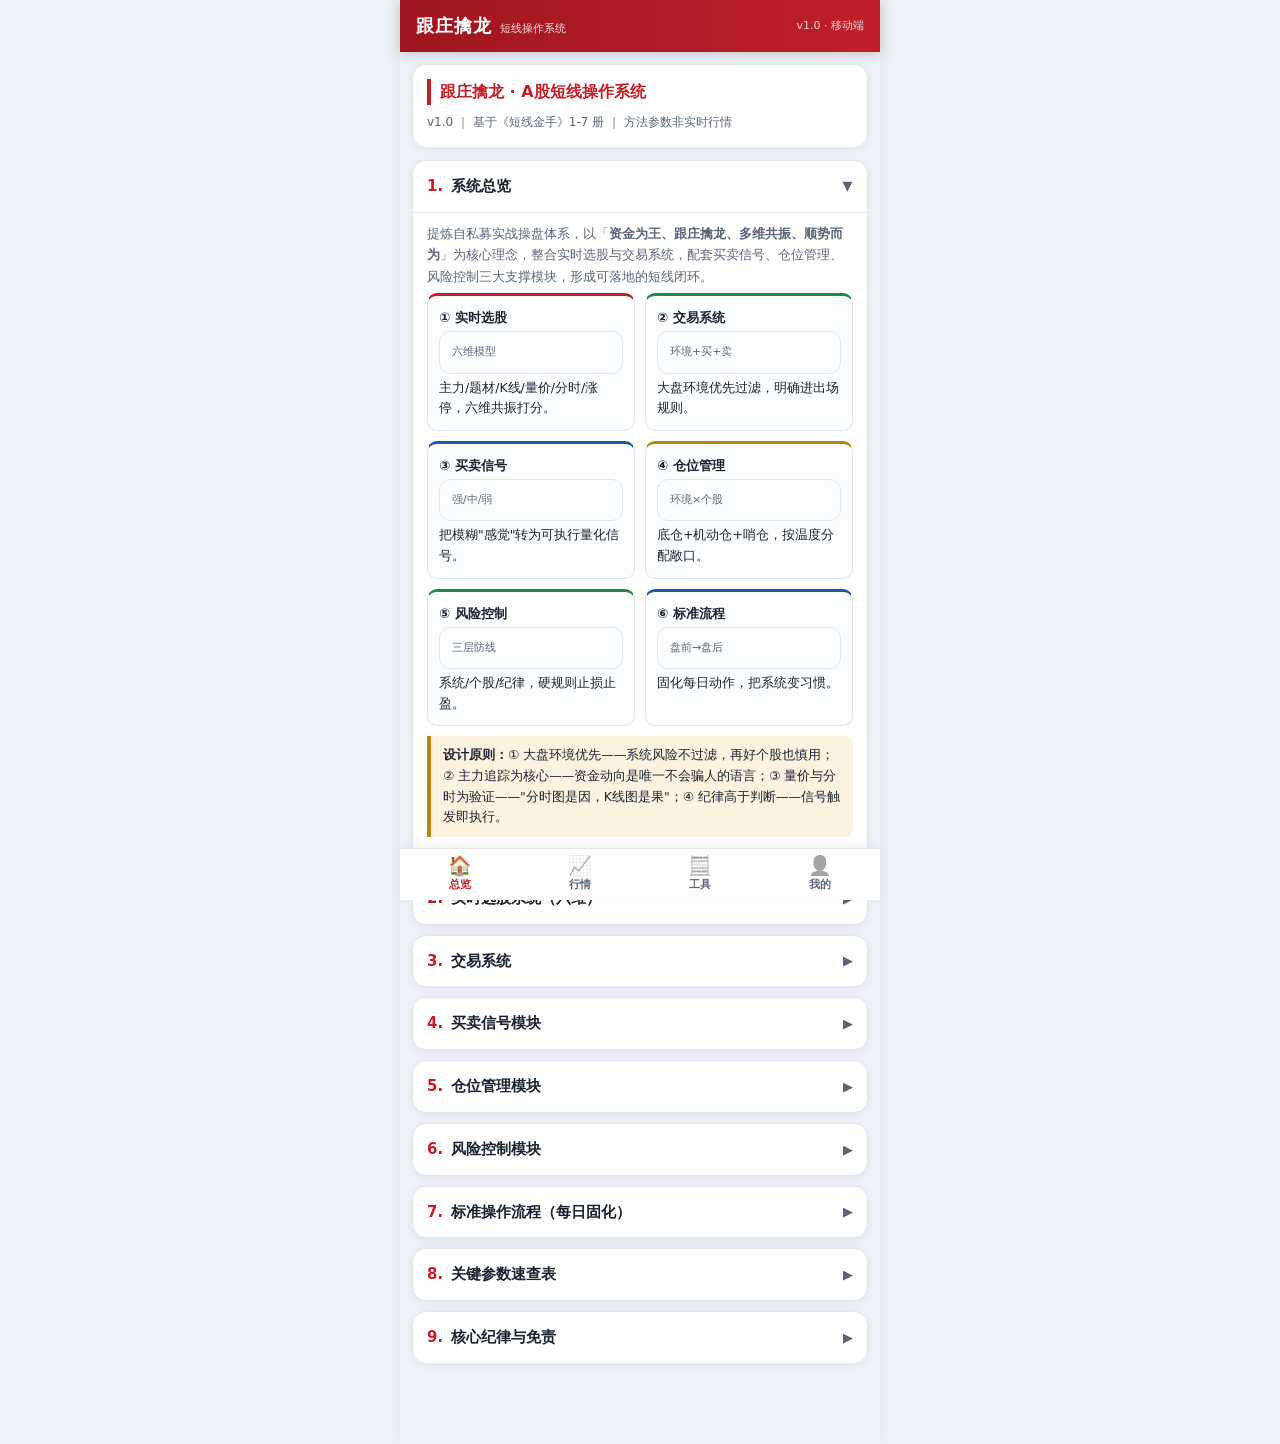
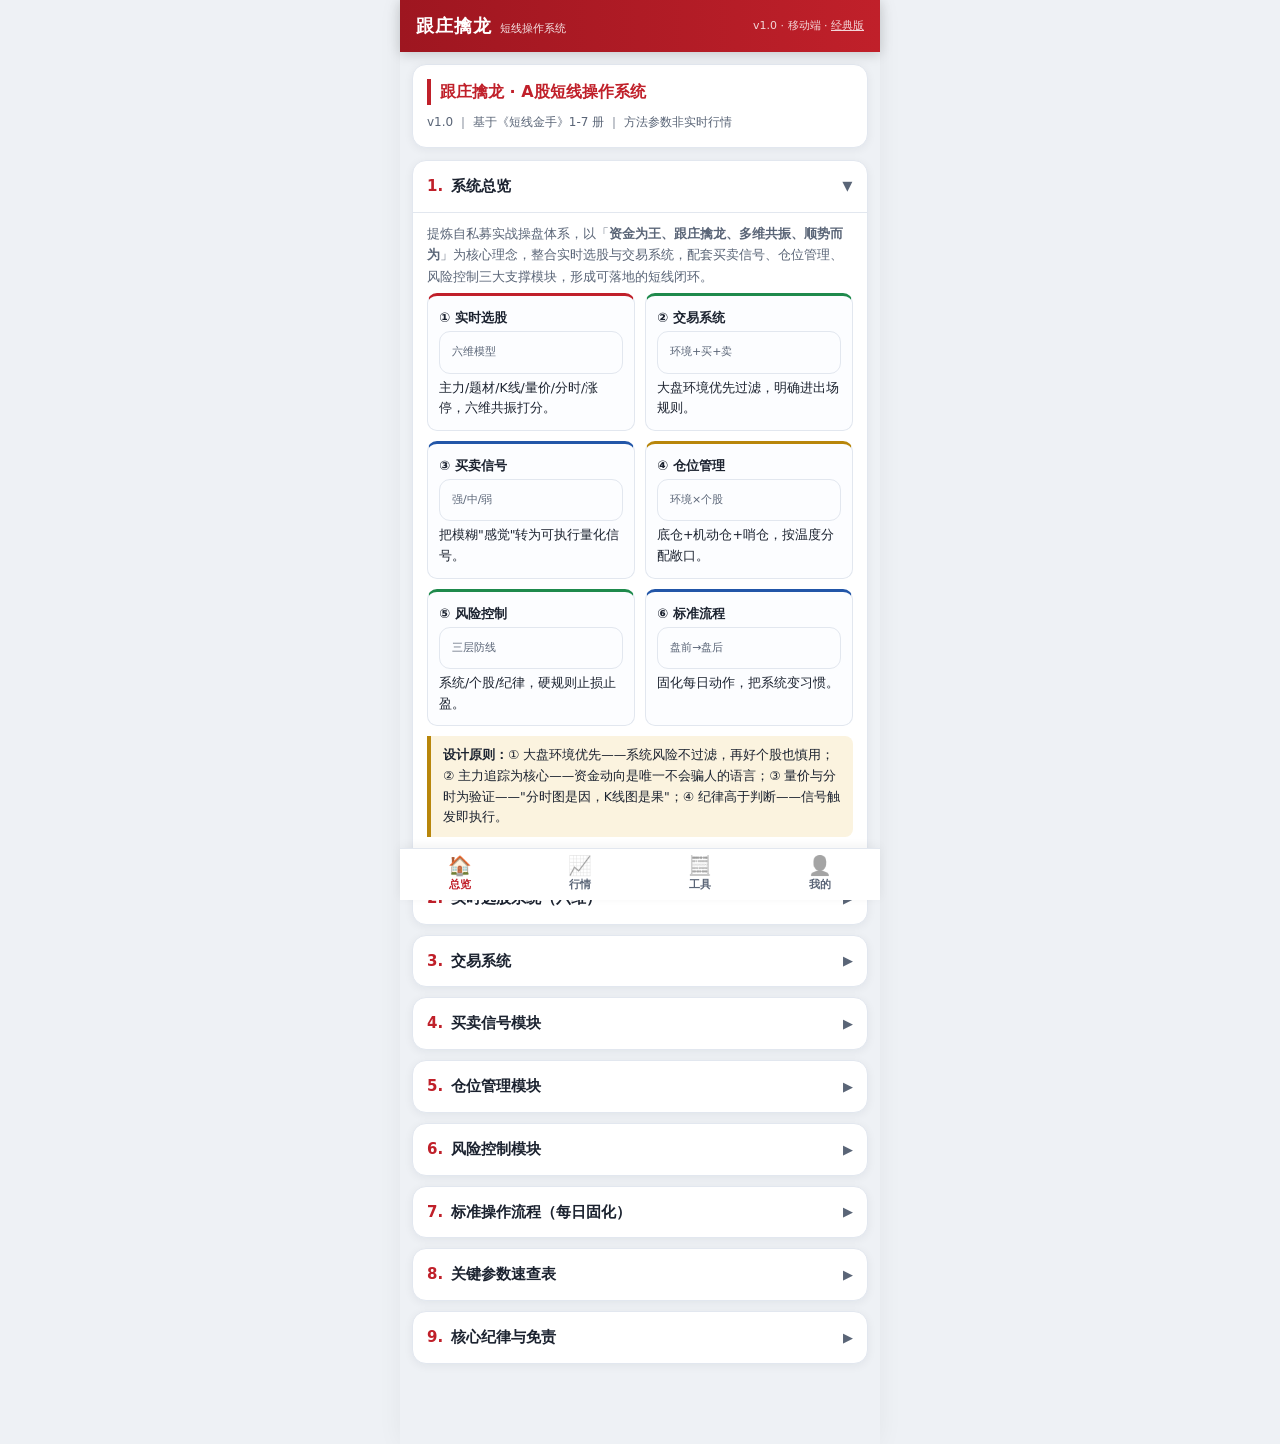
